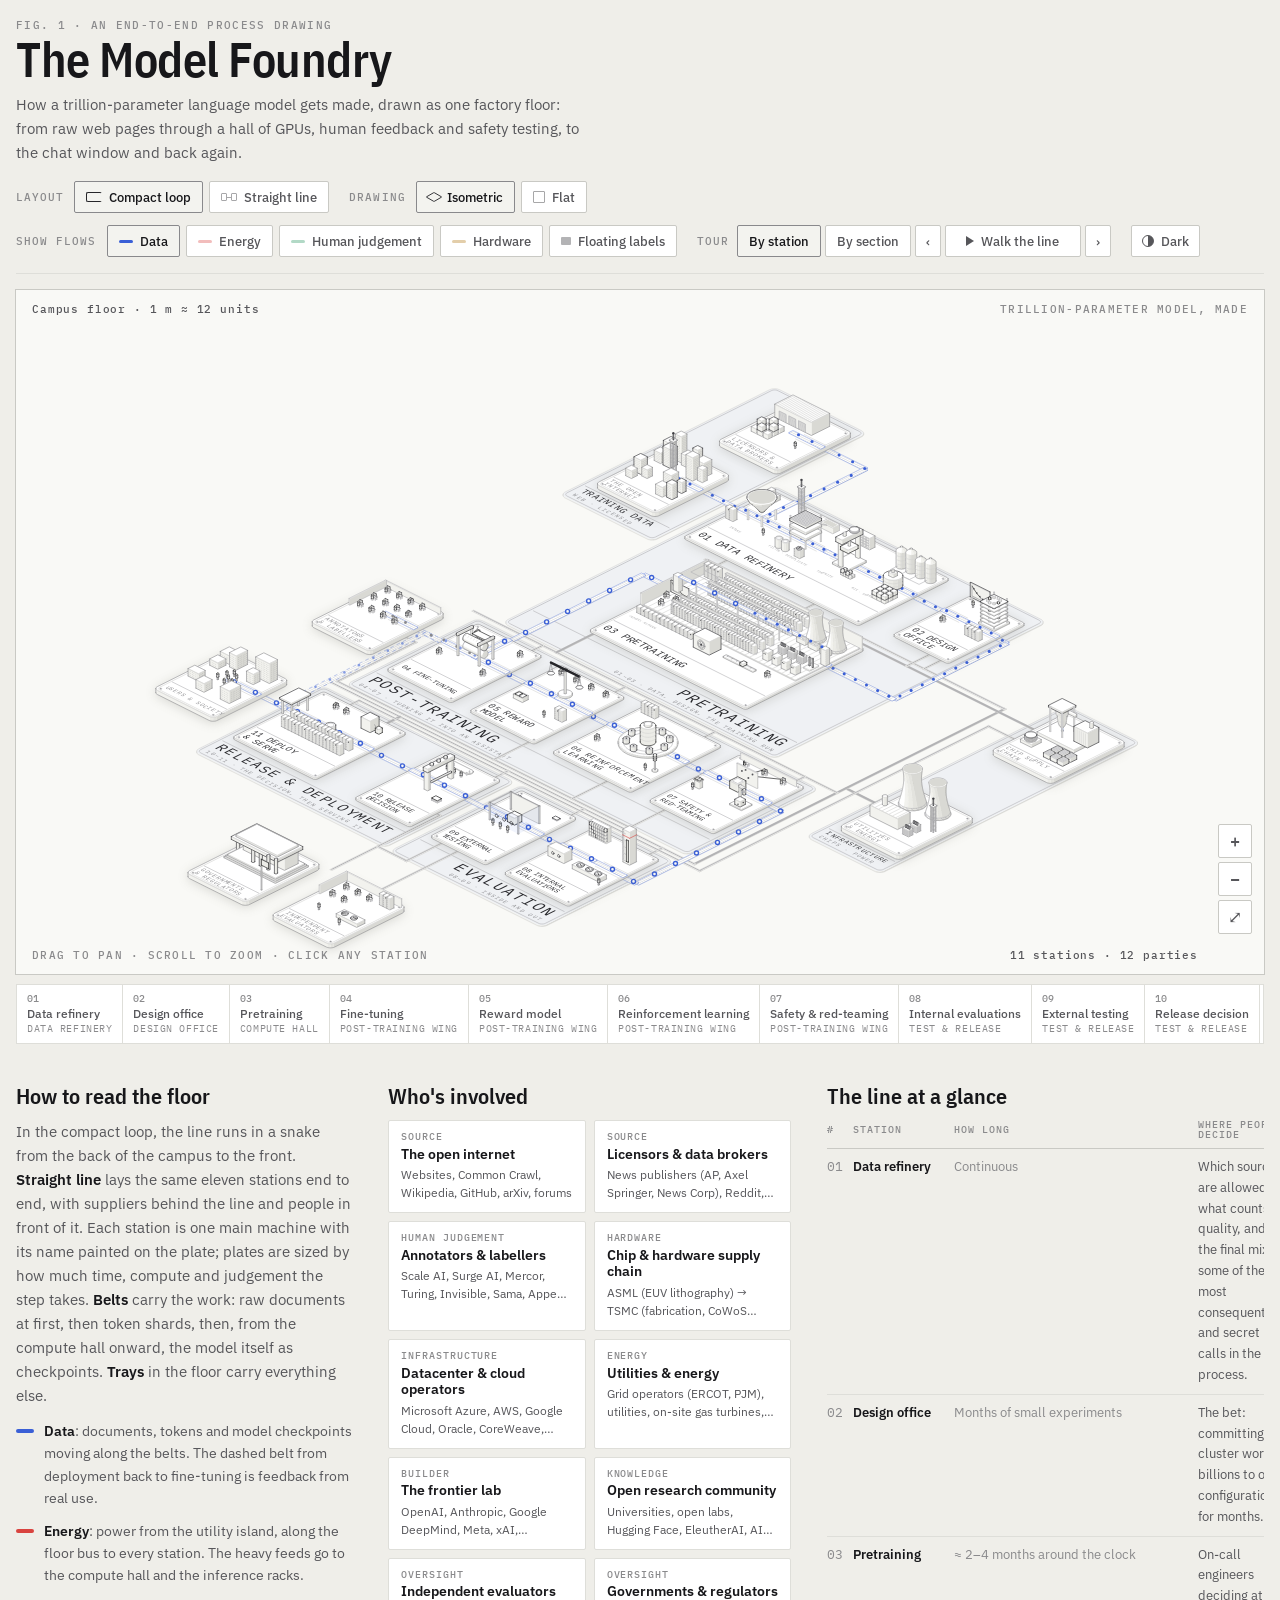
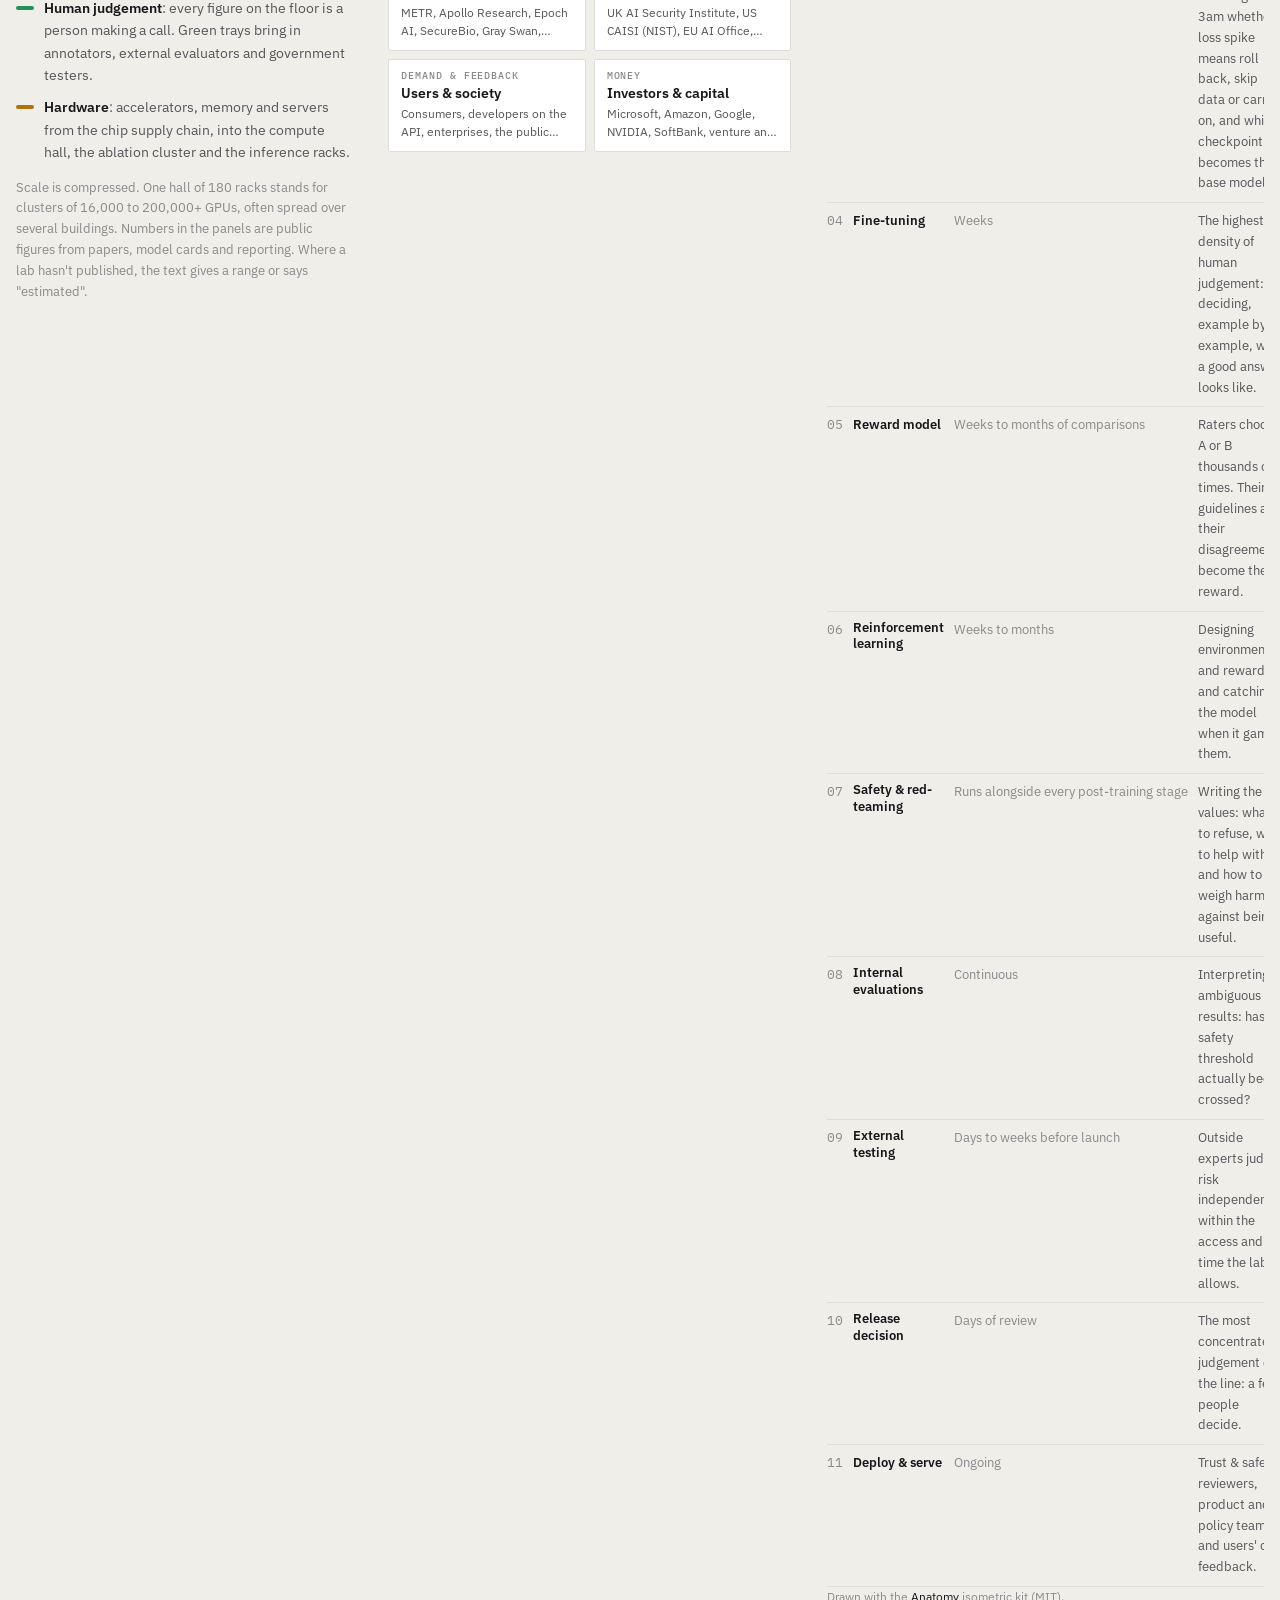
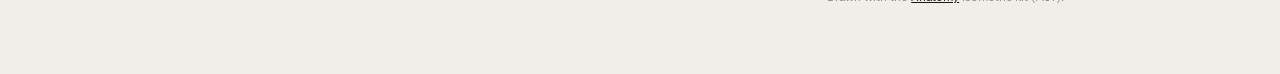
==== docs/index.html @ ad1c851a "Add The Model Foundry An animated isometric diagram of how a trillion-parameter language model gets " ====
<!doctype html>
<html lang="en">
<head>
<meta charset="utf-8">
<meta name="viewport" content="width=device-width, initial-scale=1, viewport-fit=cover">
<meta name="description" content="An animated isometric diagram of how a trillion-parameter language model gets made, from raw web pages through a hall of GPUs, human feedback and safety testing, to the chat window and back.">
<!--
The Model Foundry. Source: https://github.com/NimrodTech/model-foundry
Drawn with the Anatomy isometric kit: https://github.com/wheresryan22/anatomy

MIT License

Copyright (c) 2026 Ryan

Permission is hereby granted, free of charge, to any person obtaining a copy
of this software and associated documentation files (the "Software"), to deal
in the Software without restriction, including without limitation the rights
to use, copy, modify, merge, publish, distribute, sublicense, and/or sell
copies of the Software, and to permit persons to whom the Software is
furnished to do so, subject to the following conditions:

The above copyright notice and this permission notice shall be included in all
copies or substantial portions of the Software.

THE SOFTWARE IS PROVIDED "AS IS", WITHOUT WARRANTY OF ANY KIND, EXPRESS OR
IMPLIED, INCLUDING BUT NOT LIMITED TO THE WARRANTIES OF MERCHANTABILITY,
FITNESS FOR A PARTICULAR PURPOSE AND NONINFRINGEMENT. IN NO EVENT SHALL THE
AUTHORS OR COPYRIGHT HOLDERS BE LIABLE FOR ANY CLAIM, DAMAGES OR OTHER
LIABILITY, WHETHER IN AN ACTION OF CONTRACT, TORT OR OTHERWISE, ARISING FROM,
OUT OF OR IN CONNECTION WITH THE SOFTWARE OR THE USE OR OTHER DEALINGS IN THE
SOFTWARE.
-->
<title>The Model Foundry</title>
<link rel="preconnect" href="https://fonts.googleapis.com">
<link rel="preconnect" href="https://fonts.gstatic.com" crossorigin>
<link rel="stylesheet" href="https://fonts.googleapis.com/css2?family=IBM+Plex+Mono:wght@400;500&family=IBM+Plex+Sans+Condensed:wght@500;600;700&family=IBM+Plex+Sans:ital,wght@0,400;0,500;0,600;1,400&display=swap">
<style>/* Layout: header with layer switches, one large framed map with a detail drawer, a station rail, then reference columns. */
:root{
  --anatomy-page:#0b0b0a;--anatomy-card:#121211;--anatomy-text:#a3a3a0;--anatomy-strong:#ecebe6;--anatomy-muted:#6f6f6b;
  --anatomy-paper:#121211;--anatomy-face:#1b1b1a;--anatomy-top:#1d1d1b;
  --anatomy-shade-0:#0e0e0d;--anatomy-shade-1:#121211;--anatomy-shade-2:#151514;--anatomy-shade-3:#181817;
  --anatomy-lit-top:#2a2a27;--anatomy-lit-shade:#1f1f1d;
  --anatomy-hi:#d6d5cf;--anatomy-mid:#6b6b67;--anatomy-lo:#3f3f3c;--anatomy-faint:#2a2a28;--anatomy-lit:#ffffff;
  --anatomy-halo:#040404;--anatomy-halo-opacity:.9;--anatomy-dot:#e6e5df;
  --anatomy-red:#ff6b62;--anatomy-green:#6be0a0;--anatomy-blue:#6b9bff;
  --anatomy-weight:.6px;--anatomy-mono:"IBM Plex Mono",ui-monospace,Menlo,Consolas,monospace;
  --data:#6b9bff;--energy:#ff6b62;--people:#6be0a0;--hardware:#f2b84b;
  --surface:#161615;--surface-2:#1d1d1b;--rule:#2b2b29;--rule-strong:#3a3a37;
  --f-display:"IBM Plex Sans Condensed","Arial Narrow",system-ui,sans-serif;
  --f-body:"IBM Plex Sans",system-ui,-apple-system,"Segoe UI",sans-serif;
  --f-mono:"IBM Plex Mono",ui-monospace,Menlo,Consolas,monospace;
  --shadow:0 0 0 1px #00000040,0 12px 32px -8px #00000080;
  color-scheme:dark;
}
@media (prefers-color-scheme: light){
  :root:not([data-theme="dark"]){
    --anatomy-page:#efeee9;--anatomy-card:#f9f9f6;--anatomy-text:#56565a;--anatomy-strong:#17171a;--anatomy-muted:#8a8a8c;
    --anatomy-paper:#f9f9f6;--anatomy-face:#ffffff;--anatomy-top:#ffffff;
    --anatomy-shade-0:#d9d9d4;--anatomy-shade-1:#e3e3de;--anatomy-shade-2:#ebebe6;--anatomy-shade-3:#f2f2ee;
    --anatomy-lit-top:#ffffff;--anatomy-lit-shade:#ececE7;
    --anatomy-hi:#26262a;--anatomy-mid:#89898c;--anatomy-lo:#b3b3b5;--anatomy-faint:#d3d3d2;--anatomy-lit:#000000;
    --anatomy-halo:#8a8a80;--anatomy-halo-opacity:.3;--anatomy-dot:#3a3a3e;
    --anatomy-red:#d9433f;--anatomy-green:#21915b;--anatomy-blue:#3a5fd6;
    --data:#3a5fd6;--energy:#d9433f;--people:#21915b;--hardware:#b0720b;
    --surface:#ffffff;--surface-2:#f3f3ef;--rule:#deded9;--rule-strong:#c9c9c4;
    --shadow:0 0 0 1px #0000000f,0 12px 32px -10px #0000002a;
    color-scheme:light;
  }
}
:root[data-theme="light"]{
  --anatomy-page:#efeee9;--anatomy-card:#f9f9f6;--anatomy-text:#56565a;--anatomy-strong:#17171a;--anatomy-muted:#8a8a8c;
  --anatomy-paper:#f9f9f6;--anatomy-face:#ffffff;--anatomy-top:#ffffff;
  --anatomy-shade-0:#d9d9d4;--anatomy-shade-1:#e3e3de;--anatomy-shade-2:#ebebe6;--anatomy-shade-3:#f2f2ee;
  --anatomy-lit-top:#ffffff;--anatomy-lit-shade:#ececE7;
  --anatomy-hi:#26262a;--anatomy-mid:#89898c;--anatomy-lo:#b3b3b5;--anatomy-faint:#d3d3d2;--anatomy-lit:#000000;
  --anatomy-halo:#8a8a80;--anatomy-halo-opacity:.3;--anatomy-dot:#3a3a3e;
  --anatomy-red:#d9433f;--anatomy-green:#21915b;--anatomy-blue:#3a5fd6;
  --data:#3a5fd6;--energy:#d9433f;--people:#21915b;--hardware:#b0720b;
  --surface:#ffffff;--surface-2:#f3f3ef;--rule:#deded9;--rule-strong:#c9c9c4;
  --shadow:0 0 0 1px #0000000f,0 12px 32px -10px #0000002a;
  color-scheme:light;
}
:root[data-theme="dark"]{color-scheme:dark}

*{box-sizing:border-box}
body{margin:0;background:var(--anatomy-page);color:var(--anatomy-text);font:15px/1.6 var(--f-body);-webkit-font-smoothing:antialiased}
.app{padding-left:max(16px,env(safe-area-inset-left,0px));padding-right:max(16px,env(safe-area-inset-right,0px));padding-block:20px 56px;max-width:1680px;margin:0 auto}
button{font:inherit;color:inherit}
:focus-visible{outline:2px solid var(--data);outline-offset:2px}
b{color:var(--anatomy-strong);font-weight:600}
a{color:var(--anatomy-strong)}

/* header */
.top{display:flex;flex-wrap:wrap;gap:16px 32px;align-items:flex-end;justify-content:space-between;padding-bottom:16px;border-bottom:1px solid var(--rule)}
.brand{min-width:0;max-width:720px}
.eyebrow{margin:0 0 4px;font:500 11px/1 var(--f-mono);letter-spacing:.12em;text-transform:uppercase;color:var(--anatomy-muted)}
h1{margin:0;font:600 clamp(30px,4.2vw,48px)/1 var(--f-display);letter-spacing:-.01em;color:var(--anatomy-strong);text-wrap:balance}
.lede{margin:10px 0 0;max-width:64ch;color:var(--anatomy-text)}
.controls{display:flex;flex-wrap:wrap;gap:12px 20px;align-items:center}
.layers{display:flex;flex-wrap:wrap;gap:6px;align-items:center}
.ctl-label{font:500 10.5px/1 var(--f-mono);letter-spacing:.1em;text-transform:uppercase;color:var(--anatomy-muted);margin-right:4px}
.layer,.tour-btn{display:inline-flex;align-items:center;gap:7px;height:32px;padding:0 11px;border:1px solid var(--rule-strong);background:var(--surface);cursor:pointer;font:500 12.5px/1 var(--f-body);color:var(--anatomy-text);border-radius:2px;transition:background .15s,border-color .15s,color .15s}
.layer:hover,.tour-btn:hover{border-color:var(--anatomy-mid);color:var(--anatomy-strong)}
.layer[aria-pressed="true"]{background:var(--surface-2);border-color:var(--anatomy-mid);color:var(--anatomy-strong)}
.layer[aria-pressed="false"] .sw{opacity:.35}
.sw{display:inline-block;width:14px;height:3px;border-radius:2px;flex:none}
.sw-data{background:var(--data)}.sw-energy{background:var(--energy)}.sw-people{background:var(--people)}.sw-hardware{background:var(--hardware)}.sw-labels{background:var(--anatomy-hi);height:8px;width:10px;border-radius:1px}
.tour{display:flex;gap:4px}
.tour-btn{padding:0 10px;font-size:13px}
.tour-btn.play{min-width:136px;justify-content:center}
.play-ico{width:0;height:0;border-left:8px solid currentColor;border-top:5px solid transparent;border-bottom:5px solid transparent}
.playing .play-ico{width:9px;height:10px;border:0;border-left:3px solid currentColor;border-right:3px solid currentColor}

/* map */
.stage{margin-top:16px}
.map-wrap{position:relative;height:clamp(460px,76vh,920px);background:var(--anatomy-card);box-shadow:0 0 0 1px var(--rule-strong);overflow:hidden;touch-action:none;cursor:grab;user-select:none;-webkit-user-select:none}
.map-wrap.dragging{cursor:grabbing}
.map-svg{position:absolute;inset:0;width:100%;height:100%;display:block}
.corner{position:absolute;font:500 10.5px/1 var(--f-mono);letter-spacing:.08em;color:var(--anatomy-muted);pointer-events:none;white-space:nowrap}
.c-tl{top:14px;left:16px;color:var(--anatomy-text)}
.c-tr{top:14px;right:16px;text-transform:uppercase;letter-spacing:.12em}
.c-bl{bottom:14px;left:16px;text-transform:uppercase;letter-spacing:.12em}
.c-br{bottom:10px;right:60px;padding:4px 6px;background:var(--anatomy-card);color:var(--anatomy-text);font-variant-numeric:tabular-nums;max-width:calc(100% - 440px);overflow:hidden;text-overflow:ellipsis}
@media (max-width:1100px){.c-bl{display:none}.c-br{max-width:calc(100% - 90px)}}
.has-panel .c-tr,.has-panel .c-br{opacity:0}
.zoom{position:absolute;right:12px;bottom:40px;display:flex;flex-direction:column;gap:4px}
.zoom button{width:34px;height:34px;border:1px solid var(--rule-strong);background:var(--surface);cursor:pointer;font:500 17px/1 var(--f-mono);color:var(--anatomy-text);border-radius:2px}
.zoom button:hover{color:var(--anatomy-strong);border-color:var(--anatomy-mid)}
.has-panel .zoom{right:calc(min(430px,46%) + 22px)}

/* labels */
.labels{position:absolute;inset:0;pointer-events:none}
.lbl{position:absolute;left:0;top:0;transform:translate(-50%,-100%);display:inline-flex;align-items:baseline;gap:6px;padding:4px 7px;background:var(--surface);border:1px solid var(--rule-strong);font:500 11px/1 var(--f-body);color:var(--anatomy-strong);white-space:nowrap;cursor:pointer;pointer-events:auto;border-radius:2px;transition:opacity .2s,border-color .15s}
.lbl .n{font:500 10px/1 var(--f-mono);color:var(--anatomy-muted)}
.lbl.isl{background:transparent;border-style:dashed;color:var(--anatomy-text);font-style:italic}
.lbl:hover,.lbl.on,.lbl.hov{border-color:var(--anatomy-hi)}
.lbl.hov,.lbl.on{z-index:2}
.lbl.on{background:var(--anatomy-strong);color:var(--anatomy-card)}
.lbl.on .n{color:var(--anatomy-card)}
.app:not(.show-labels) .lbl:not(.on){opacity:0;pointer-events:none}
.far .lbl.isl{font-size:10px}
.has-sel .lbl:not(.on):not(.pf){opacity:.35}
.party-mode .lbl:not(.pf){opacity:.25}

/* zones */
.zone{cursor:pointer;transition:opacity .35s}
.zone:hover .plate>.iso-edge,.zone:focus .plate>.iso-edge{stroke:var(--anatomy-hi)}
.zone.sel .plate>.iso-edge,.zone.pf .plate>.iso-edge{stroke:var(--anatomy-lit);stroke-width:1.6px}
.has-sel .zone:not(.sel){opacity:.5}
.party-mode .zone:not(.pf){opacity:.3}
.party-mode .conduit:not(.pf){opacity:.35}

/* flows */
.flow{fill:none;stroke:var(--anatomy-lo);stroke-width:1px;vector-effect:non-scaling-stroke;stroke-linecap:round}
.flow.heavy{stroke-width:2px}
@keyframes flowmove{to{stroke-dashoffset:-24}}
.show-energy .f-energy{stroke:var(--energy);stroke-dasharray:4 8;animation:flowmove 1.1s linear infinite}
.show-people .f-people{stroke:var(--people);stroke-dasharray:4 8;animation:flowmove 1.6s linear infinite}
.show-hardware .f-hardware{stroke:var(--hardware);stroke-dasharray:6 10;animation:flowmove 2.4s linear infinite}
.show-energy .c-energy .tray>.iso-edge{stroke:var(--energy);opacity:.45}
.show-people .c-people .tray>.iso-edge{stroke:var(--people);opacity:.45}
.show-hardware .c-hardware .tray>.iso-edge{stroke:var(--hardware);opacity:.45}
.show-energy .zone[data-id="s06"] .cdu>.iso-edge,.show-energy .coolant{stroke:var(--energy)}
.show-hardware .gpu>.iso-edge,.show-hardware .spine>.iso-edge{stroke:var(--hardware)}
.show-people .human .iso-edge{stroke:var(--people)}
.show-people .human .torso>.iso-top{fill:color-mix(in srgb,var(--people) 32%,var(--anatomy-top))}
.show-people .human .head .iso-fill{fill:color-mix(in srgb,var(--people) 22%,var(--anatomy-paper))}
.show-data .belt>.iso-edge{stroke:var(--data);opacity:.6}
.belt.fb>.iso-edge{stroke-dasharray:3 4}
.screen>.iso-top,.screen>.iso-shade{fill:var(--anatomy-shade-3)}
.scr{stroke:var(--anatomy-lo)}
.show-data .scr{stroke:var(--data)}
.threshold{stroke-width:1.2px}

/* packets */
.pkt{fill:var(--anatomy-mid);stroke:none;vector-effect:non-scaling-stroke}
.show-data .pkt{fill:var(--data)}
.pkt.model{fill:var(--anatomy-card);stroke:var(--anatomy-hi);stroke-width:1.4px}
.show-data .pkt.model{stroke:var(--data);fill:var(--anatomy-card)}
.pkt.human{fill:var(--anatomy-mid)}
.show-people .pkt.human{fill:var(--people)}
.pkt.feedback{fill:var(--anatomy-lo)}
.show-data .pkt.feedback{fill:color-mix(in srgb,var(--data) 60%,var(--anatomy-card))}

/* live parts */
@keyframes lamp{0%,24%{fill:var(--anatomy-top)}30%,100%{fill:var(--people)}}
.lamp>.iso-top{fill:var(--anatomy-top)}
.anim .lamp0>.iso-top{animation:lamp 6s steps(1,end) infinite}
.anim .lamp1>.iso-top{animation:lamp 6s steps(1,end) infinite;animation-delay:.8s}
.anim .lamp2>.iso-top{animation:lamp 6s steps(1,end) infinite;animation-delay:1.6s}
@keyframes sig{0%,32%{fill:var(--anatomy-top)}33%,66%{fill:var(--people)}67%,100%{fill:var(--anatomy-top)}}
.anim .sig2>.iso-top{animation:sig 2.4s steps(1,end) infinite}
.anim .sig1>.iso-top{animation:sig 2.4s steps(1,end) infinite;animation-delay:-.8s}
.anim .sig0>.iso-top{animation:sig 2.4s steps(1,end) infinite;animation-delay:-1.6s}
.app:not(.anim) .iso-dots circle[data-pulse]{animation:none}
.bal-beam{stroke:var(--anatomy-hi);stroke-width:2.4px;fill:none;stroke-linecap:round;vector-effect:non-scaling-stroke}
.bal-str{stroke:var(--anatomy-mid);stroke-width:.6px;fill:none;vector-effect:non-scaling-stroke}
.bal-pan{fill:var(--anatomy-top);stroke:var(--anatomy-hi);stroke-width:.6px;vector-effect:non-scaling-stroke}
.bal-pan.a{fill:var(--anatomy-lit-top)}

/* panel */
.panel{position:absolute;top:12px;right:12px;bottom:12px;width:min(430px,46%);overflow:auto;background:var(--surface);box-shadow:var(--shadow);border:1px solid var(--rule-strong);padding:18px 20px 20px;cursor:auto;user-select:text;-webkit-user-select:text;touch-action:pan-y;overscroll-behavior:contain;border-radius:2px}
.p-head{display:flex;align-items:center;gap:10px;font:500 11px/1 var(--f-mono);letter-spacing:.1em;text-transform:uppercase;color:var(--anatomy-muted)}
.p-num{color:var(--anatomy-strong);font-size:13px;letter-spacing:.04em}
.p-close{margin-left:auto;width:30px;height:30px;border:1px solid var(--rule-strong);background:transparent;cursor:pointer;font:400 16px/1 var(--f-mono);color:var(--anatomy-text);border-radius:2px}
.p-close:hover{color:var(--anatomy-strong);border-color:var(--anatomy-mid)}
.panel h2{margin:10px 0 6px;font:600 27px/1.05 var(--f-display);color:var(--anatomy-strong);text-wrap:balance}
.p-short{margin:0 0 14px;color:var(--anatomy-text)}
.p-meta{display:grid;grid-template-columns:auto 1fr;gap:4px 14px;margin:0 0 14px;font-size:13px}
.p-meta dt{font:500 10.5px/1.9 var(--f-mono);letter-spacing:.08em;text-transform:uppercase;color:var(--anatomy-muted)}
.p-meta dd{margin:0;color:var(--anatomy-strong);min-width:0}
.p-human{display:grid;grid-template-columns:3px 1fr;gap:0 12px;margin:0 0 16px;padding:10px 12px 10px 0;background:color-mix(in srgb,var(--people) 8%,transparent);font-size:13.5px;color:var(--anatomy-strong)}
.p-human::before{content:"";background:var(--people)}
.p-human .tag{display:block;font:500 10px/1.6 var(--f-mono);letter-spacing:.1em;text-transform:uppercase;color:var(--people)}
.panel details{border-top:1px solid var(--rule)}
.panel details:last-of-type{border-bottom:1px solid var(--rule)}
.panel summary{display:flex;align-items:center;gap:9px;padding:11px 0;cursor:pointer;list-style:none;font:600 14px/1.2 var(--f-body);color:var(--anatomy-strong)}
.panel summary::-webkit-details-marker{display:none}
.panel summary::after{content:"+";margin-left:auto;font:400 16px/1 var(--f-mono);color:var(--anatomy-muted)}
.panel details[open] summary::after{content:"−"}
.panel summary .hint{font:400 11px/1 var(--f-mono);color:var(--anatomy-muted);letter-spacing:.04em}
.d-body{padding:0 0 14px;font-size:14px;color:var(--anatomy-text)}
.d-body p{margin:0 0 10px}
.d-body ol,.d-body ul{margin:0 0 10px;padding-left:20px}
.d-body li{margin:0 0 5px}
.chips{display:flex;flex-wrap:wrap;gap:6px;list-style:none;margin:0;padding:0 0 14px}
.chips li{padding:4px 8px;border:1px solid var(--rule-strong);font:400 12px/1.3 var(--f-mono);color:var(--anatomy-text);border-radius:2px}
.facts{width:100%;border-collapse:collapse;font-size:13px;margin:0 0 14px}
.facts td{padding:7px 0;border-bottom:1px solid var(--rule);vertical-align:top}
.facts td:first-child{color:var(--anatomy-muted);padding-right:12px;width:48%}
.facts td:last-child{color:var(--anatomy-strong);font-family:var(--f-mono);font-size:12.5px;font-variant-numeric:tabular-nums}
.p-sub{margin:18px 0 8px;font:500 10.5px/1 var(--f-mono);letter-spacing:.1em;text-transform:uppercase;color:var(--anatomy-muted)}
.pchips{display:flex;flex-wrap:wrap;gap:6px}
.pchip{display:inline-flex;align-items:center;gap:6px;padding:6px 9px;border:1px solid var(--rule-strong);background:var(--surface-2);cursor:pointer;font:500 12.5px/1.2 var(--f-body);color:var(--anatomy-strong);border-radius:2px;text-align:left}
.pchip:hover{border-color:var(--anatomy-hi)}
.pchip .k{font:400 10px/1 var(--f-mono);color:var(--anatomy-muted);letter-spacing:.06em;text-transform:uppercase}
.p-nav{display:flex;gap:8px;margin-top:18px}
.p-nav button{flex:1;min-width:0;padding:9px 10px;border:1px solid var(--rule-strong);background:transparent;cursor:pointer;font:500 12.5px/1.25 var(--f-body);color:var(--anatomy-text);text-align:left;border-radius:2px;overflow:hidden;text-overflow:ellipsis;white-space:nowrap}
.p-nav button:last-child{text-align:right}
.p-nav button:hover{color:var(--anatomy-strong);border-color:var(--anatomy-mid)}
.p-nav button:disabled{opacity:.3;cursor:default}
.p-ex{font-size:13px;color:var(--anatomy-text);margin:0 0 12px}

/* rail */
.rail{display:flex;gap:0;margin-top:10px;overflow-x:auto;scrollbar-width:thin;border:1px solid var(--rule)}
.rail button{flex:1 0 auto;min-width:96px;display:flex;flex-direction:column;align-items:flex-start;gap:3px;padding:9px 10px;border:0;border-right:1px solid var(--rule);background:var(--surface);cursor:pointer;text-align:left;font:500 12px/1.2 var(--f-body);color:var(--anatomy-text)}
.rail button:last-child{border-right:0}
.rail button .n{font:500 10px/1 var(--f-mono);color:var(--anatomy-muted)}
.rail button .z{font:400 9.5px/1 var(--f-mono);color:var(--anatomy-muted);letter-spacing:.06em;text-transform:uppercase}
.rail button:hover{color:var(--anatomy-strong);background:var(--surface-2)}
.rail button.on{background:var(--anatomy-strong);color:var(--anatomy-card)}
.rail button.on .n,.rail button.on .z{color:var(--anatomy-card)}

/* below */
.below{display:grid;grid-template-columns:minmax(0,1fr) minmax(0,1.2fr) minmax(0,1.3fr);gap:36px;margin-top:40px}
.below h2{margin:0 0 12px;font:600 22px/1.1 var(--f-display);color:var(--anatomy-strong);text-wrap:balance}
.below p{margin:0 0 12px}
.key{list-style:none;margin:0 0 14px;padding:0;display:grid;gap:10px}
.key li{display:grid;grid-template-columns:18px 1fr;gap:10px;align-items:baseline;font-size:14px}
.key .sw{width:18px;height:4px;transform:translateY(-3px)}
.note{font-size:13px;color:var(--anatomy-muted)}
.party-grid{display:grid;grid-template-columns:repeat(2,minmax(0,1fr));gap:8px}
.pcard{display:flex;flex-direction:column;gap:4px;padding:11px 12px;border:1px solid var(--rule);background:var(--surface);cursor:pointer;text-align:left;border-radius:2px;min-width:0}
.pcard:hover{border-color:var(--anatomy-mid)}
.pcard .k{font:500 9.5px/1 var(--f-mono);letter-spacing:.1em;text-transform:uppercase;color:var(--anatomy-muted)}
.pcard .nm{font:600 14px/1.2 var(--f-body);color:var(--anatomy-strong)}
.pcard .ex{font-size:12px;line-height:1.45;color:var(--anatomy-text);display:-webkit-box;-webkit-line-clamp:2;-webkit-box-orient:vertical;overflow:hidden}
.tbl-wrap{overflow-x:auto}
.glance{width:100%;border-collapse:collapse;font-size:13px}
.glance th{text-align:left;font:500 10px/1 var(--f-mono);letter-spacing:.1em;text-transform:uppercase;color:var(--anatomy-muted);padding:0 10px 8px 0;border-bottom:1px solid var(--rule-strong)}
.glance td{padding:8px 10px 8px 0;border-bottom:1px solid var(--rule);vertical-align:top}
.glance td:first-child{font-family:var(--f-mono);color:var(--anatomy-muted)}
.glance td:nth-child(2) button{border:0;background:none;padding:0;cursor:pointer;font:600 13px/1.3 var(--f-body);color:var(--anatomy-strong);text-align:left}
.glance td:nth-child(2) button:hover{text-decoration:underline}
.glance td:nth-child(3){color:var(--anatomy-muted);white-space:nowrap}
.credit{margin-top:14px;font-size:12px;color:var(--anatomy-muted)}

@media (max-width:1180px){.below{grid-template-columns:1fr 1fr}.below .table{grid-column:1/-1}}
@media (max-width:860px){
  .map-wrap{height:clamp(340px,58vh,560px)}
  .panel{position:relative;top:auto;right:auto;bottom:auto;width:auto;margin-top:10px;box-shadow:none;overflow:visible}
  .map-wrap{overflow:hidden}
  .stage-panel-host .panel{display:block}
  .has-panel .zoom{right:12px}
  .c-tr{display:none}
  .c-br{max-width:calc(100% - 80px);right:56px}
  .has-panel .c-br{opacity:1}
  .below{grid-template-columns:1fr;gap:28px}
  .party-grid{grid-template-columns:1fr}
  .glance td:nth-child(3){white-space:normal}
}
@media (prefers-reduced-motion:reduce){.flow{animation:none!important}.zone,.lbl{transition:none}}
.iso-svg{display:block;width:100%;height:auto;overflow:visible}
.iso-svg path,.iso-svg circle{vector-effect:non-scaling-stroke}
.iso-fill{fill:var(--anatomy-paper);stroke:none}
.iso-solid[data-lit]>.iso-fill{fill:var(--anatomy-face)}
.iso-shade,.iso-top{stroke:none}
.iso-shade[data-shade="0"]{fill:var(--anatomy-shade-0)}
.iso-shade[data-shade="1"]{fill:var(--anatomy-shade-1)}
.iso-shade[data-shade="2"]{fill:var(--anatomy-shade-2)}
.iso-shade[data-shade="3"]{fill:var(--anatomy-shade-3)}
.iso-top{fill:var(--anatomy-top)}
.iso-solid[data-lit]>.iso-top{fill:var(--anatomy-lit-top)}
.iso-solid[data-lit]>.iso-shade{fill:var(--anatomy-lit-shade)}
.iso-solid[data-seamless]>.iso-shade,.iso-solid[data-seamless]>.iso-top{stroke-width:.4;stroke-linejoin:round}
.iso-solid[data-seamless]>.iso-shade[data-shade="0"]{stroke:var(--anatomy-shade-0)}
.iso-solid[data-seamless]>.iso-shade[data-shade="1"]{stroke:var(--anatomy-shade-1)}
.iso-solid[data-seamless]>.iso-shade[data-shade="2"]{stroke:var(--anatomy-shade-2)}
.iso-solid[data-seamless]>.iso-shade[data-shade="3"]{stroke:var(--anatomy-shade-3)}
.iso-solid[data-seamless]>.iso-top{stroke:var(--anatomy-top)}
.iso-solid[data-seamless][data-lit]>.iso-top{stroke:var(--anatomy-lit-top)}
.iso-solid[data-seamless][data-lit]>.iso-shade{stroke:var(--anatomy-lit-shade)}
.iso-solid[data-lit]>.iso-edge{stroke:var(--anatomy-lit)}
.iso-halo{fill:var(--anatomy-halo);stroke:none;filter:blur(9px);opacity:var(--anatomy-halo-opacity);transform:translateY(3px)}
.iso-line{fill:none;stroke:var(--anatomy-lo);stroke-width:var(--anatomy-weight);stroke-linecap:round;stroke-linejoin:round}
.iso-line[data-tone="hi"]{stroke:var(--anatomy-hi)}
.iso-line[data-tone="mid"]{stroke:var(--anatomy-mid)}
.iso-line[data-tone="lo"]{stroke:var(--anatomy-lo)}
.iso-line[data-tone="faint"]{stroke:var(--anatomy-faint)}
.iso-line[data-tone="lit"]{stroke:var(--anatomy-lit)}
.iso-line[data-tone="red"]{stroke:var(--anatomy-red)}
.iso-line[data-tone="green"]{stroke:var(--anatomy-green)}
.iso-line[data-tone="blue"]{stroke:var(--anatomy-blue)}
.iso-line[data-dotted]{stroke-dasharray:.01 3.5;stroke-width:1}
.iso-line[data-dashed]{stroke-dasharray:3 3}
.iso-line[data-flow]{stroke-dasharray:2 6}
.iso-wire-end{fill:var(--anatomy-paper);stroke:var(--anatomy-lo);stroke-width:var(--anatomy-weight)}
.iso-wire[data-tone="hi"] .iso-wire-end{stroke:var(--anatomy-hi)}
.iso-wire[data-tone="mid"] .iso-wire-end{stroke:var(--anatomy-mid)}
.iso-wire[data-tone="faint"] .iso-wire-end{stroke:var(--anatomy-faint)}
.iso-wire[data-tone="lit"] .iso-wire-end{stroke:var(--anatomy-lit)}
.iso-dots circle{fill:var(--anatomy-dot);stroke:none;opacity:.32}
.iso-dots[data-tone="hi"] circle{opacity:.85}
.iso-dots[data-tone="mid"] circle{opacity:.45}
.iso-dots[data-tone="lo"] circle{opacity:.22}
.iso-dots[data-tone="faint"] circle{opacity:.12}
.iso-face-text{fill:var(--anatomy-mid);font-family:var(--anatomy-mono);letter-spacing:.04em}
.iso-face-text[data-tone="hi"]{fill:var(--anatomy-hi)}
.iso-face-text[data-tone="lo"]{fill:var(--anatomy-lo)}
.iso-face-text[data-tone="faint"]{fill:var(--anatomy-faint)}
.tb-body{fill:var(--anatomy-shade-2);stroke:none}
.tb-shine{fill:var(--anatomy-top);stroke:none}
.tb-shade{fill:var(--anatomy-shade-0);stroke:none}
.tb-ring{fill:none;stroke:var(--anatomy-lo);stroke-width:.45;stroke-linecap:butt;stroke-linejoin:round}
.tb-ring[data-tone="mid"]{stroke:var(--anatomy-mid)}
.tb-ring[data-tone="faint"]{stroke:var(--anatomy-faint)}
.tb-ring[data-tone="hi"]{stroke:var(--anatomy-hi)}
@keyframes iso-flow{to{stroke-dashoffset:-32}}
@keyframes iso-pulse{0%,100%{opacity:.18}12%{opacity:1}40%{opacity:.18}}
.iso-line[data-flow]{animation:iso-flow 1600ms linear infinite}
.iso-dots circle[data-pulse]{animation:iso-pulse 1600ms steps(1,end) infinite;animation-delay:var(--pulse-at,0ms)}
.iso-figure{margin:32px 0 36px}
.iso-plate{position:relative;padding:52px 24px;border-radius:0;background:var(--anatomy-card);box-shadow:0 0 0 1px var(--anatomy-mid);--anatomy-paper:var(--anatomy-card)}
.iso-plate-corners{position:absolute;inset:18px 20px;pointer-events:none}
.iso-plate-corner{position:absolute;color:var(--anatomy-muted);font-family:var(--anatomy-mono);font-size:10.5px;line-height:1;letter-spacing:.04em;white-space:nowrap}
.iso-plate-corner[data-corner="fig"]{top:0;left:0;color:var(--anatomy-text)}
.iso-plate-corner[data-corner="title"]{top:0;right:0;text-transform:uppercase;letter-spacing:.1em}
.iso-plate-corner[data-corner="hint"]{bottom:0;left:0;text-transform:uppercase;letter-spacing:.1em}
.iso-plate-corner[data-corner="readout"]{right:0;bottom:0;color:var(--anatomy-text);font-variant-numeric:tabular-nums}
.iso-plate .iso-svg{margin:0 auto}
.iso-legend{display:grid;gap:8px;margin-top:12px;color:var(--anatomy-muted);font-size:13px;line-height:1.55}
.iso-keys{display:flex;flex-wrap:wrap;gap:6px 18px}
.iso-key{display:inline-flex;align-items:center;gap:7px}
.iso-swatch{width:16px;height:10px;flex:none;overflow:visible}
.iso-swatch path{fill:none;stroke:var(--anatomy-hi);stroke-width:1;vector-effect:non-scaling-stroke;stroke-linejoin:round;stroke-linecap:round}
.iso-swatch[data-mark="raised"] path,.iso-swatch[data-mark="flat"] path{stroke:var(--anatomy-mid)}
.iso-swatch[data-mark="lit"] path{stroke:var(--anatomy-lit)}
.iso-swatch[data-mark="dim"] path{stroke:var(--anatomy-lo)}
.iso-swatch[data-mark="dotted"] path{stroke-dasharray:.01 3;stroke-width:1.4}
.iso-swatch[data-mark="dashed"] path{stroke-dasharray:3 2.5}
.iso-swatch[data-mark="red"] path{stroke:var(--anatomy-red)}
.iso-swatch[data-mark="green"] path{stroke:var(--anatomy-green)}
.iso-swatch[data-mark="blue"] path{stroke:var(--anatomy-blue)}
.iso-swatch-crease{stroke:var(--anatomy-lo)!important}
@media (max-width:560px){.iso-plate{padding:48px 12px 70px}.iso-plate-corner[data-corner="hint"]{bottom:18px}}
@media (prefers-reduced-motion:reduce){.iso-line[data-flow],.iso-dots circle[data-pulse]{animation:none}}


/* layout views */
.views{display:flex;flex-wrap:wrap;gap:6px;align-items:center}
.vw{display:inline-block;width:16px;height:10px;flex:none;color:var(--anatomy-hi)}
.vw-loop{border:1.5px solid currentColor;border-radius:2px;border-right-color:transparent}
.vw-line{height:0;border-top:1.5px solid currentColor;position:relative}
.vw-line::before,.vw-line::after{content:"";position:absolute;top:-4.5px;width:4px;height:6px;border:1.5px solid currentColor;border-radius:1px;background:var(--surface,transparent)}
.vw-line::before{left:0}.vw-line::after{right:0}
.view-btn[aria-pressed="false"] .vw{opacity:.4}
.app:not(.view-line) .v-line,.view-line .v-loop{display:none}
.map-svg{transition:opacity .18s}
.map-svg.swapping{opacity:0}

/* hover outline: the plate's isometric silhouette, not the browser's focus box */
.zone,.zone:focus{outline:none}
.hl{fill:none;stroke:transparent;stroke-width:5px;vector-effect:non-scaling-stroke;stroke-linejoin:round;pointer-events:none;transition:stroke .15s}
.zone:hover .hl,.zone.hov .hl{stroke:var(--anatomy-hi)}
.zone.sel .hl,.zone.pf .hl{stroke:var(--data)}
.zone.sel:hover .hl{stroke:var(--data)}
@media (prefers-reduced-motion:reduce){.map-svg,.hl{transition:none}}

/* the eleven-station redesign */
.glass{fill:var(--data);fill-opacity:.07;stroke:none;pointer-events:none}
.attack{stroke-dasharray:3 5}
.anim .attack{animation:flowmove 1.2s linear infinite}
.iso-line.beam{stroke:var(--data);stroke-width:2px;vector-effect:non-scaling-stroke}
.anim .iso-line.beam{animation:beam 1.4s ease-in-out infinite}
@keyframes beam{50%{opacity:.35}}
/* merged steps: the machines a panel step points at */
.part{transition:opacity .2s}
.has-part .zone.sel .part:not(.part-on){opacity:.28}
.part-on{filter:drop-shadow(0 0 2px var(--data)) drop-shadow(0 0 5px color-mix(in srgb,var(--data) 55%,transparent))}
.step-h{margin:14px 0 4px;font:600 12px/1.3 var(--f-display);letter-spacing:.02em;text-transform:uppercase;color:var(--anatomy-strong);cursor:default}
.step-h:first-child{margin-top:0}
.psteps{display:grid;gap:6px;margin-bottom:6px}
.pstep{display:grid;grid-template-columns:22px 1fr;gap:2px 8px;text-align:left;padding:8px 10px;border:1px solid var(--rule-strong);background:var(--surface);border-radius:2px;cursor:pointer;color:var(--anatomy-text);font:400 12.5px/1.4 var(--f-body)}
.pstep .k{grid-row:span 2;font:500 11px/1.4 var(--f-mono);color:var(--data)}
.pstep .nm{font-weight:600;color:var(--anatomy-strong)}
.pstep .ex{color:var(--anatomy-muted);font-size:12px}
.pstep:hover,.pstep[aria-pressed="true"]{border-color:var(--data)}
@media (prefers-reduced-motion:reduce){.part{transition:none}}

/* section pads */
.district{pointer-events:none}
.district .iso-face-text{letter-spacing:.12em}
.district .pad>.iso-top{fill:color-mix(in srgb,var(--data) 5%,var(--anatomy-paper))}
.sec-lbl{position:absolute;left:0;top:0;display:flex;flex-direction:column;gap:3px;pointer-events:none;transition:opacity .2s;white-space:nowrap;translate:14px -50%}
.sec-lbl.l{translate:calc(-100% - 14px) -50%;align-items:flex-end}
.sec-lbl b{font:700 15px/1 var(--f-display);letter-spacing:.14em;color:var(--anatomy-strong)}
.sec-lbl span{font:500 9.5px/1 var(--f-mono);letter-spacing:.08em;color:var(--anatomy-muted)}
.near .sec-lbl{opacity:0}
.has-sel .sec-lbl,.party-mode .sec-lbl{opacity:.35}
.near.has-sel .sec-lbl{opacity:0}
@media (max-width:860px){.sec-lbl b{font-size:12px}.sec-lbl span{display:none}}

/* light / dark switch: a half-filled disc */
.theme-ico{width:12px;height:12px;border-radius:50%;border:1.5px solid currentColor;background:linear-gradient(90deg,currentColor 50%,transparent 50%);flex:none}
.theme-btn.is-light .theme-ico{background:linear-gradient(270deg,currentColor 50%,transparent 50%)}

/* isometric / flat */
.app:not(.proj-flat) #map-flat,.proj-flat #map-iso{display:none}
.vw-iso{width:12px;height:12px;border:1.5px solid currentColor;transform:scale(1,.58) rotate(45deg);border-radius:1px}
.vw-flat{width:12px;height:12px;border:1.5px solid currentColor;border-radius:1px}
.proj-btn[aria-pressed="false"] .vw{opacity:.4}
.tour{align-items:center;flex-wrap:wrap}
.tmode{height:32px}
/* section labels are buttons */
.sec-lbl{pointer-events:auto;cursor:pointer;background:none;border:0;padding:4px 6px;text-align:left}
.sec-lbl:hover b,.sec-lbl.on b{color:var(--data)}
.sec-lbl.on{opacity:1!important}
.near .sec-lbl.on{opacity:0!important}
.near .sec-lbl{pointer-events:none}

/* names are painted on the plates; floating labels are optional */
.app:not(.show-labels) .lbl,.app:not(.show-labels) .sec-lbl{opacity:0!important;pointer-events:none}
</style>
</head>
<body>
<div class="app show-data">
  <header class="top">
    <div class="brand">
      <p class="eyebrow">Fig. 1 · An end-to-end process drawing</p>
      <h1>The Model Foundry</h1>
      <p class="lede">How a trillion-parameter language model gets made, drawn as one factory floor: from raw web pages through a hall of GPUs, human feedback and safety testing, to the chat window and back again.</p>
    </div>
    <div class="controls" role="toolbar" aria-label="Map layout, layers and tour">
      <div class="views">
        <span class="ctl-label">Layout</span>
        <button class="layer view-btn" data-view="loop" aria-pressed="true"><i class="vw vw-loop" aria-hidden="true"></i>Compact loop</button>
        <button class="layer view-btn" data-view="line" aria-pressed="false"><i class="vw vw-line" aria-hidden="true"></i>Straight line</button>
      </div>
      <div class="views">
        <span class="ctl-label">Drawing</span>
        <button class="layer proj-btn" data-proj="iso" aria-pressed="true"><i class="vw vw-iso" aria-hidden="true"></i>Isometric</button>
        <button class="layer proj-btn" data-proj="flat" aria-pressed="false"><i class="vw vw-flat" aria-hidden="true"></i>Flat</button>
      </div>
      <div class="layers">
        <span class="ctl-label">Show flows</span>
        <button class="layer" data-layer="data" aria-pressed="true"><i class="sw sw-data"></i>Data</button>
        <button class="layer" data-layer="energy" aria-pressed="false"><i class="sw sw-energy"></i>Energy</button>
        <button class="layer" data-layer="people" aria-pressed="false"><i class="sw sw-people"></i>Human judgement</button>
        <button class="layer" data-layer="hardware" aria-pressed="false"><i class="sw sw-hardware"></i>Hardware</button>
        <button class="layer" data-layer="labels" aria-pressed="false"><i class="sw sw-labels"></i>Floating labels</button>
      </div>
      <div class="tour">
        <span class="ctl-label">Tour</span>
        <button class="layer tmode" data-mode="stations" aria-pressed="true">By station</button>
        <button class="layer tmode" data-mode="sections" aria-pressed="false">By section</button>
        <button class="tour-btn" id="tourPrev" aria-label="Previous station">‹</button>
        <button class="tour-btn play" id="tourPlay"><span class="play-ico" aria-hidden="true"></span><span class="play-txt">Walk the line</span></button>
        <button class="tour-btn" id="tourNext" aria-label="Next station">›</button>
      </div>
      <button class="tour-btn theme-btn" id="themeBtn" aria-label="Switch to light mode"><span class="theme-ico" aria-hidden="true"></span><span class="theme-txt">Light</span></button>
    </div>
  </header>

  <section class="stage">
    <div class="map-wrap" tabindex="0" aria-label="Factory floor. Drag to pan, scroll or pinch to zoom, click a station for details.">
      <svg class="iso-svg map-svg" id="map-iso" data-proj="iso" xmlns="http://www.w3.org/2000/svg" viewBox="0 0 2400 1380" role="img" aria-label="An isometric campus where a trillion-parameter language model is made. Raw data enters a data refinery from the open internet and data brokers, passes a design office into a hall of GPU racks for pretraining, then through fine-tuning, a reward model, reinforcement learning, safety, evaluation, external testing and a release gate to deployment and users. Islands around the campus hold the outside parties: chip suppliers, utilities, annotators, users, independent evaluators and governments.">
<g class="v-loop"><g class="ground"><g class="district"><g class="iso-solid pad"><path class="iso-fill" d="M1052.8 363.6L1053.1 362.5L1053.7 361.3L1054.9 360.3L1056.4 359.4L1401.1 187L1402.9 186.3L1405 185.7L1407.3 185.4L1409.6 185.2L1412 185.4L1414.2 185.7L1416.3 186.3L1418.2 187L1556.4 256.1L1557.9 257L1559 258.1L1559.7 259.2L1559.9 260.4L1559.9 262.3L1559.7 263.5L1559 264.6L1557.9 265.6L1556.4 266.5L1211.6 438.9L1209.8 439.7L1207.7 440.2L1205.5 440.6L1203.1 440.7L1200.7 440.6L1198.5 440.2L1196.4 439.7L1194.6 438.9L1056.4 369.8L1054.9 368.9L1053.7 367.8L1053.1 366.7L1052.8 365.5Z"/><path class="iso-shade" data-shade="0" d="M1559.9 262.3L1559.7 263.5L1559.7 261.6L1559.9 260.4ZM1559.7 263.5L1559 264.6L1559 262.7L1559.7 261.6ZM1559 264.6L1557.9 265.6L1557.9 263.7L1559 262.7ZM1557.9 265.6L1556.4 266.5L1556.4 264.6L1557.9 263.7ZM1556.4 266.5L1211.6 438.9L1211.6 437L1556.4 264.6ZM1211.6 438.9L1209.8 439.7L1209.8 437.8L1211.6 437Z"/><path class="iso-shade" data-shade="1" d="M1209.8 439.7L1207.7 440.2L1207.7 438.3L1209.8 437.8ZM1207.7 440.2L1205.5 440.6L1205.5 438.7L1207.7 438.3ZM1205.5 440.6L1203.1 440.7L1203.1 438.8L1205.5 438.7Z"/><path class="iso-shade" data-shade="2" d="M1203.1 440.7L1200.7 440.6L1200.7 438.7L1203.1 438.8ZM1200.7 440.6L1198.5 440.2L1198.5 438.3L1200.7 438.7ZM1198.5 440.2L1196.4 439.7L1196.4 437.8L1198.5 438.3Z"/><path class="iso-shade" data-shade="3" d="M1196.4 439.7L1194.6 438.9L1194.6 437L1196.4 437.8ZM1194.6 438.9L1056.4 369.8L1056.4 367.9L1194.6 437ZM1056.4 369.8L1054.9 368.9L1054.9 367L1056.4 367.9ZM1054.9 368.9L1053.7 367.8L1053.7 365.9L1054.9 367ZM1053.7 367.8L1053.1 366.7L1053.1 364.8L1053.7 365.9ZM1053.1 366.7L1052.8 365.5L1052.8 363.6L1053.1 364.8Z"/><path class="iso-top" d="M1556.4 256.1L1557.9 257L1559 258.1L1559.7 259.2L1559.9 260.4L1559.7 261.6L1559 262.7L1557.9 263.7L1556.4 264.6L1211.6 437L1209.8 437.8L1207.7 438.3L1205.5 438.7L1203.1 438.8L1200.7 438.7L1198.5 438.3L1196.4 437.8L1194.6 437L1056.4 367.9L1054.9 367L1053.7 365.9L1053.1 364.8L1052.8 363.6L1053.1 362.5L1053.7 361.3L1054.9 360.3L1056.4 359.4L1401.1 187L1402.9 186.3L1405 185.7L1407.3 185.4L1409.6 185.2L1412 185.4L1414.2 185.7L1416.3 186.3L1418.2 187Z"/><path class="iso-line iso-edge" data-tone="faint" d="M1052.8 363.6L1053.1 362.5L1053.7 361.3L1054.9 360.3L1056.4 359.4L1401.1 187L1402.9 186.3L1405 185.7L1407.3 185.4L1409.6 185.2L1412 185.4L1414.2 185.7L1416.3 186.3L1418.2 187L1556.4 256.1L1557.9 257L1559 258.1L1559.7 259.2L1559.9 260.4M1559.9 262.3L1559.7 263.5L1559 264.6L1557.9 265.6L1556.4 266.5L1211.6 438.9L1209.8 439.7L1207.7 440.2L1205.5 440.6L1203.1 440.7L1200.7 440.6L1198.5 440.2L1196.4 439.7L1194.6 438.9L1056.4 369.8L1054.9 368.9L1053.7 367.8L1053.1 366.7L1052.8 365.5M1559.9 260.4L1559.9 262.3M1052.8 363.6L1052.8 365.5"/></g><path class="iso-line" data-tone="lo" d="M1553.3 257.7L1554.2 258.2L1554.9 258.9L1555.4 259.6L1555.5 260.4L1555.4 261.1L1554.9 261.8L1554.2 262.5L1553.3 263.1L1208.5 435.5L1207.4 435.9L1206 436.3L1204.6 436.5L1203.1 436.6L1201.6 436.5L1200.2 436.3L1198.8 435.9L1197.7 435.5L1059.5 366.4L1058.5 365.8L1057.8 365.1L1057.4 364.4L1057.2 363.6L1057.4 362.9L1057.8 362.2L1058.5 361.5L1059.5 360.9L1404.2 188.6L1405.4 188.1L1406.7 187.7L1408.1 187.5L1409.6 187.4L1411.1 187.5L1412.6 187.7L1413.9 188.1L1415.1 188.6ZM1090.5 349.3L1231.8 419.9"/><text class="iso-face-text" data-tone="hi" transform="matrix(0.388 0.194 -0.388 0.194 1080.862 358.764)" font-size="36.3" text-anchor="start">TRAINING DATA</text><text class="iso-face-text" data-tone="mid" transform="matrix(0.388 0.194 -0.388 0.194 1067.586 365.403)" font-size="22" text-anchor="start">WEB · LICENSED</text></g><g class="district"><g class="iso-solid pad"><path class="iso-fill" d="M1468.2 940.1L1468.5 938.9L1469.2 937.8L1470.3 936.7L1471.8 935.8L1894.1 724.7L1895.9 723.9L1898 723.4L1900.3 723L1902.6 722.9L1905 723L1907.3 723.4L1909.3 723.9L1911.2 724.7L2018.3 778.2L2019.8 779.1L2020.9 780.2L2021.6 781.3L2021.9 782.5L2021.9 784.4L2021.6 785.6L2020.9 786.7L2019.8 787.8L2018.3 788.7L1596 999.8L1594.2 1000.6L1592.1 1001.1L1589.8 1001.5L1587.5 1001.6L1585.1 1001.5L1582.8 1001.1L1580.7 1000.6L1578.9 999.8L1471.8 946.3L1470.3 945.3L1469.2 944.3L1468.5 943.2L1468.2 942Z"/><path class="iso-shade" data-shade="0" d="M2021.9 784.4L2021.6 785.6L2021.6 783.7L2021.9 782.5ZM2021.6 785.6L2020.9 786.7L2020.9 784.8L2021.6 783.7ZM2020.9 786.7L2019.8 787.8L2019.8 785.9L2020.9 784.8ZM2019.8 787.8L2018.3 788.7L2018.3 786.8L2019.8 785.9ZM2018.3 788.7L1596 999.8L1596 997.9L2018.3 786.8ZM1596 999.8L1594.2 1000.6L1594.2 998.7L1596 997.9Z"/><path class="iso-shade" data-shade="1" d="M1594.2 1000.6L1592.1 1001.1L1592.1 999.2L1594.2 998.7ZM1592.1 1001.1L1589.8 1001.5L1589.8 999.6L1592.1 999.2ZM1589.8 1001.5L1587.5 1001.6L1587.5 999.7L1589.8 999.6Z"/><path class="iso-shade" data-shade="2" d="M1587.5 1001.6L1585.1 1001.5L1585.1 999.6L1587.5 999.7ZM1585.1 1001.5L1582.8 1001.1L1582.8 999.2L1585.1 999.6ZM1582.8 1001.1L1580.7 1000.6L1580.7 998.7L1582.8 999.2Z"/><path class="iso-shade" data-shade="3" d="M1580.7 1000.6L1578.9 999.8L1578.9 997.9L1580.7 998.7ZM1578.9 999.8L1471.8 946.3L1471.8 944.4L1578.9 997.9ZM1471.8 946.3L1470.3 945.3L1470.3 943.4L1471.8 944.4ZM1470.3 945.3L1469.2 944.3L1469.2 942.4L1470.3 943.4ZM1469.2 944.3L1468.5 943.2L1468.5 941.3L1469.2 942.4ZM1468.5 943.2L1468.2 942L1468.2 940.1L1468.5 941.3Z"/><path class="iso-top" d="M2018.3 778.2L2019.8 779.1L2020.9 780.2L2021.6 781.3L2021.9 782.5L2021.6 783.7L2020.9 784.8L2019.8 785.9L2018.3 786.8L1596 997.9L1594.2 998.7L1592.1 999.2L1589.8 999.6L1587.5 999.7L1585.1 999.6L1582.8 999.2L1580.7 998.7L1578.9 997.9L1471.8 944.4L1470.3 943.4L1469.2 942.4L1468.5 941.3L1468.2 940.1L1468.5 938.9L1469.2 937.8L1470.3 936.7L1471.8 935.8L1894.1 724.7L1895.9 723.9L1898 723.4L1900.3 723L1902.6 722.9L1905 723L1907.3 723.4L1909.3 723.9L1911.2 724.7Z"/><path class="iso-line iso-edge" data-tone="faint" d="M1468.2 940.1L1468.5 938.9L1469.2 937.8L1470.3 936.7L1471.8 935.8L1894.1 724.7L1895.9 723.9L1898 723.4L1900.3 723L1902.6 722.9L1905 723L1907.3 723.4L1909.3 723.9L1911.2 724.7L2018.3 778.2L2019.8 779.1L2020.9 780.2L2021.6 781.3L2021.9 782.5M2021.9 784.4L2021.6 785.6L2020.9 786.7L2019.8 787.8L2018.3 788.7L1596 999.8L1594.2 1000.6L1592.1 1001.1L1589.8 1001.5L1587.5 1001.6L1585.1 1001.5L1582.8 1001.1L1580.7 1000.6L1578.9 999.8L1471.8 946.3L1470.3 945.3L1469.2 944.3L1468.5 943.2L1468.2 942M2021.9 782.5L2021.9 784.4M1468.2 940.1L1468.2 942"/></g><path class="iso-line" data-tone="lo" d="M2015.2 779.8L2016.2 780.4L2016.9 781L2017.3 781.8L2017.5 782.5L2017.3 783.3L2016.9 784L2016.2 784.6L2015.2 785.2L1592.9 996.4L1591.7 996.9L1590.4 997.2L1589 997.4L1587.5 997.5L1586 997.4L1584.5 997.2L1583.2 996.9L1582 996.4L1474.9 942.8L1473.9 942.2L1473.2 941.6L1472.8 940.8L1472.6 940.1L1472.8 939.3L1473.2 938.6L1473.9 938L1474.9 937.4L1897.2 726.2L1898.4 725.7L1899.7 725.4L1901.1 725.2L1902.6 725.1L1904.1 725.2L1905.6 725.4L1906.9 725.7L1908.1 726.2ZM1502 927.7L1612.3 982.8"/><text class="iso-face-text" data-tone="hi" transform="matrix(0.388 0.194 -0.388 0.194 1495.379 935.664)" font-size="25.8" text-anchor="start">INFRASTRUCTURE</text><text class="iso-face-text" data-tone="mid" transform="matrix(0.388 0.194 -0.388 0.194 1482.995 941.855)" font-size="22" text-anchor="start">CHIPS · POWER</text></g><g class="district"><g class="iso-solid pad"><path class="iso-fill" d="M956.3 578.8L956.5 577.7L957.2 576.5L958.3 575.5L959.8 574.6L1401.1 353.9L1402.9 353.2L1405 352.6L1407.3 352.3L1409.6 352.2L1412 352.3L1414.2 352.6L1416.3 353.2L1418.2 353.9L1859.2 574.4L1860.7 575.3L1861.8 576.4L1862.5 577.5L1862.7 578.7L1862.7 580.6L1862.5 581.8L1861.8 582.9L1860.7 584L1859.2 584.9L1417.9 805.5L1416.1 806.3L1414 806.8L1411.7 807.2L1409.4 807.3L1407 807.2L1404.7 806.8L1402.6 806.3L1400.8 805.5L959.8 585L958.3 584.1L957.2 583L956.5 581.9L956.3 580.7Z"/><path class="iso-shade" data-shade="0" d="M1862.7 580.6L1862.5 581.8L1862.5 579.9L1862.7 578.7ZM1862.5 581.8L1861.8 582.9L1861.8 581L1862.5 579.9ZM1861.8 582.9L1860.7 584L1860.7 582.1L1861.8 581ZM1860.7 584L1859.2 584.9L1859.2 583L1860.7 582.1ZM1859.2 584.9L1417.9 805.5L1417.9 803.6L1859.2 583ZM1417.9 805.5L1416.1 806.3L1416.1 804.4L1417.9 803.6Z"/><path class="iso-shade" data-shade="1" d="M1416.1 806.3L1414 806.8L1414 804.9L1416.1 804.4ZM1414 806.8L1411.7 807.2L1411.7 805.3L1414 804.9ZM1411.7 807.2L1409.4 807.3L1409.4 805.4L1411.7 805.3Z"/><path class="iso-shade" data-shade="2" d="M1409.4 807.3L1407 807.2L1407 805.3L1409.4 805.4ZM1407 807.2L1404.7 806.8L1404.7 804.9L1407 805.3ZM1404.7 806.8L1402.6 806.3L1402.6 804.4L1404.7 804.9Z"/><path class="iso-shade" data-shade="3" d="M1402.6 806.3L1400.8 805.5L1400.8 803.6L1402.6 804.4ZM1400.8 805.5L959.8 585L959.8 583.1L1400.8 803.6ZM959.8 585L958.3 584.1L958.3 582.2L959.8 583.1ZM958.3 584.1L957.2 583L957.2 581.1L958.3 582.2ZM957.2 583L956.5 581.9L956.5 580L957.2 581.1ZM956.5 581.9L956.3 580.7L956.3 578.8L956.5 580Z"/><path class="iso-top" d="M1859.2 574.4L1860.7 575.3L1861.8 576.4L1862.5 577.5L1862.7 578.7L1862.5 579.9L1861.8 581L1860.7 582.1L1859.2 583L1417.9 803.6L1416.1 804.4L1414 804.9L1411.7 805.3L1409.4 805.4L1407 805.3L1404.7 804.9L1402.6 804.4L1400.8 803.6L959.8 583.1L958.3 582.2L957.2 581.1L956.5 580L956.3 578.8L956.5 577.7L957.2 576.5L958.3 575.5L959.8 574.6L1401.1 353.9L1402.9 353.2L1405 352.6L1407.3 352.3L1409.6 352.2L1412 352.3L1414.2 352.6L1416.3 353.2L1418.2 353.9Z"/><path class="iso-line iso-edge" data-tone="faint" d="M956.3 578.8L956.5 577.7L957.2 576.5L958.3 575.5L959.8 574.6L1401.1 353.9L1402.9 353.2L1405 352.6L1407.3 352.3L1409.6 352.2L1412 352.3L1414.2 352.6L1416.3 353.2L1418.2 353.9L1859.2 574.4L1860.7 575.3L1861.8 576.4L1862.5 577.5L1862.7 578.7M1862.7 580.6L1862.5 581.8L1861.8 582.9L1860.7 584L1859.2 584.9L1417.9 805.5L1416.1 806.3L1414 806.8L1411.7 807.2L1409.4 807.3L1407 807.2L1404.7 806.8L1402.6 806.3L1400.8 805.5L959.8 585L958.3 584.1L957.2 583L956.5 581.9L956.3 580.7M1862.7 578.7L1862.7 580.6M956.3 578.8L956.3 580.7"/></g><path class="iso-line" data-tone="lo" d="M1856.1 576L1857 576.6L1857.7 577.2L1858.2 577.9L1858.3 578.7L1858.2 579.4L1857.7 580.2L1857 580.8L1856.1 581.4L1414.8 802L1413.6 802.5L1412.3 802.9L1410.9 803.1L1409.4 803.2L1407.9 803.1L1406.4 802.9L1405.1 802.5L1403.9 802L962.9 581.6L962 581L961.3 580.3L960.8 579.6L960.7 578.8L960.8 578.1L961.3 577.4L962 576.7L962.9 576.1L1404.2 355.5L1405.4 355L1406.7 354.7L1408.1 354.4L1409.6 354.4L1411.1 354.4L1412.6 354.7L1413.9 355L1415.1 355.5ZM1002.8 560.1L1446.9 782.1"/><text class="iso-face-text" data-tone="hi" transform="matrix(0.388 0.194 -0.388 0.194 1421.117 790.342)" font-size="60" text-anchor="end">PRETRAINING</text><text class="iso-face-text" data-tone="mid" transform="matrix(0.388 0.194 -0.388 0.194 1405.783 798.009)" font-size="22" text-anchor="end">01–03 · DATA, DESIGN, THE TRAINING RUN</text></g><g class="district"><g class="iso-solid pad"><path class="iso-fill" d="M692.3 683.6L692.5 682.5L693.2 681.3L694.3 680.3L695.8 679.4L900.3 577.1L902.1 576.4L904.2 575.8L906.5 575.5L908.9 575.4L911.2 575.5L913.5 575.8L915.6 576.4L917.4 577.1L1474.8 855.9L1476.3 856.8L1477.5 857.8L1478.1 859L1478.4 860.1L1478.4 862L1478.1 863.2L1477.5 864.4L1476.3 865.4L1474.8 866.3L1270.4 968.5L1268.5 969.3L1266.5 969.9L1264.2 970.2L1261.8 970.3L1259.5 970.2L1257.2 969.9L1255.1 969.3L1253.3 968.5L695.8 689.8L694.3 688.9L693.2 687.9L692.5 686.7L692.3 685.5Z"/><path class="iso-shade" data-shade="0" d="M1478.4 862L1478.1 863.2L1478.1 861.3L1478.4 860.1ZM1478.1 863.2L1477.5 864.4L1477.5 862.5L1478.1 861.3ZM1477.5 864.4L1476.3 865.4L1476.3 863.5L1477.5 862.5ZM1476.3 865.4L1474.8 866.3L1474.8 864.4L1476.3 863.5ZM1474.8 866.3L1270.4 968.5L1270.4 966.6L1474.8 864.4ZM1270.4 968.5L1268.5 969.3L1268.5 967.4L1270.4 966.6Z"/><path class="iso-shade" data-shade="1" d="M1268.5 969.3L1266.5 969.9L1266.5 968L1268.5 967.4ZM1266.5 969.9L1264.2 970.2L1264.2 968.3L1266.5 968ZM1264.2 970.2L1261.8 970.3L1261.8 968.4L1264.2 968.3Z"/><path class="iso-shade" data-shade="2" d="M1261.8 970.3L1259.5 970.2L1259.5 968.3L1261.8 968.4ZM1259.5 970.2L1257.2 969.9L1257.2 968L1259.5 968.3ZM1257.2 969.9L1255.1 969.3L1255.1 967.4L1257.2 968Z"/><path class="iso-shade" data-shade="3" d="M1255.1 969.3L1253.3 968.5L1253.3 966.6L1255.1 967.4ZM1253.3 968.5L695.8 689.8L695.8 687.9L1253.3 966.6ZM695.8 689.8L694.3 688.9L694.3 687L695.8 687.9ZM694.3 688.9L693.2 687.9L693.2 686L694.3 687ZM693.2 687.9L692.5 686.7L692.5 684.8L693.2 686ZM692.5 686.7L692.3 685.5L692.3 683.6L692.5 684.8Z"/><path class="iso-top" d="M1474.8 855.9L1476.3 856.8L1477.5 857.8L1478.1 859L1478.4 860.1L1478.1 861.3L1477.5 862.5L1476.3 863.5L1474.8 864.4L1270.4 966.6L1268.5 967.4L1266.5 968L1264.2 968.3L1261.8 968.4L1259.5 968.3L1257.2 968L1255.1 967.4L1253.3 966.6L695.8 687.9L694.3 687L693.2 686L692.5 684.8L692.3 683.6L692.5 682.5L693.2 681.3L694.3 680.3L695.8 679.4L900.3 577.1L902.1 576.4L904.2 575.8L906.5 575.5L908.9 575.4L911.2 575.5L913.5 575.8L915.6 576.4L917.4 577.1Z"/><path class="iso-line iso-edge" data-tone="faint" d="M692.3 683.6L692.5 682.5L693.2 681.3L694.3 680.3L695.8 679.4L900.3 577.1L902.1 576.4L904.2 575.8L906.5 575.5L908.9 575.4L911.2 575.5L913.5 575.8L915.6 576.4L917.4 577.1L1474.8 855.9L1476.3 856.8L1477.5 857.8L1478.1 859L1478.4 860.1M1478.4 862L1478.1 863.2L1477.5 864.4L1476.3 865.4L1474.8 866.3L1270.4 968.5L1268.5 969.3L1266.5 969.9L1264.2 970.2L1261.8 970.3L1259.5 970.2L1257.2 969.9L1255.1 969.3L1253.3 968.5L695.8 689.8L694.3 688.9L693.2 687.9L692.5 686.7L692.3 685.5M1478.4 860.1L1478.4 862M692.3 683.6L692.3 685.5"/></g><path class="iso-line" data-tone="lo" d="M1471.7 857.4L1472.7 858L1473.4 858.7L1473.8 859.4L1474 860.1L1473.8 860.9L1473.4 861.6L1472.7 862.3L1471.7 862.9L1267.3 965.1L1266.1 965.6L1264.8 965.9L1263.3 966.1L1261.8 966.2L1260.3 966.1L1258.9 965.9L1257.6 965.6L1256.4 965.1L699 686.4L698 685.8L697.3 685.1L696.9 684.4L696.7 683.6L696.9 682.9L697.3 682.2L698 681.5L699 680.9L903.4 578.7L904.6 578.2L905.9 577.9L907.4 577.6L908.9 577.6L910.4 577.6L911.8 577.9L913.1 578.2L914.3 578.7ZM738.8 664.9L1299.4 945.2"/><text class="iso-face-text" data-tone="hi" transform="matrix(0.388 0.194 -0.388 0.194 722.363 677.765)" font-size="60" text-anchor="start">POST-TRAINING</text><text class="iso-face-text" data-tone="mid" transform="matrix(0.388 0.194 -0.388 0.194 707.029 685.432)" font-size="22" text-anchor="start">04–07 · TURNING IT INTO AN ASSISTANT</text></g><g class="district"><g class="iso-solid pad"><path class="iso-fill" d="M766.1 965.1L766.3 963.9L767 962.8L768.1 961.7L769.6 960.8L974.1 858.6L975.9 857.8L978 857.3L980.3 856.9L982.6 856.8L985 856.9L987.2 857.3L989.3 857.8L991.2 858.6L1230.3 978.2L1231.8 979.1L1232.9 980.1L1233.6 981.2L1233.8 982.4L1233.8 984.3L1233.6 985.5L1232.9 986.6L1231.8 987.7L1230.3 988.6L1025.8 1090.8L1024 1091.6L1021.9 1092.1L1019.6 1092.5L1017.3 1092.6L1014.9 1092.5L1012.7 1092.1L1010.6 1091.6L1008.7 1090.8L769.6 971.3L768.1 970.3L767 969.3L766.3 968.2L766.1 967Z"/><path class="iso-shade" data-shade="0" d="M1233.8 984.3L1233.6 985.5L1233.6 983.6L1233.8 982.4ZM1233.6 985.5L1232.9 986.6L1232.9 984.7L1233.6 983.6ZM1232.9 986.6L1231.8 987.7L1231.8 985.8L1232.9 984.7ZM1231.8 987.7L1230.3 988.6L1230.3 986.7L1231.8 985.8ZM1230.3 988.6L1025.8 1090.8L1025.8 1088.9L1230.3 986.7ZM1025.8 1090.8L1024 1091.6L1024 1089.7L1025.8 1088.9Z"/><path class="iso-shade" data-shade="1" d="M1024 1091.6L1021.9 1092.1L1021.9 1090.2L1024 1089.7ZM1021.9 1092.1L1019.6 1092.5L1019.6 1090.6L1021.9 1090.2ZM1019.6 1092.5L1017.3 1092.6L1017.3 1090.7L1019.6 1090.6Z"/><path class="iso-shade" data-shade="2" d="M1017.3 1092.6L1014.9 1092.5L1014.9 1090.6L1017.3 1090.7ZM1014.9 1092.5L1012.7 1092.1L1012.7 1090.2L1014.9 1090.6ZM1012.7 1092.1L1010.6 1091.6L1010.6 1089.7L1012.7 1090.2Z"/><path class="iso-shade" data-shade="3" d="M1010.6 1091.6L1008.7 1090.8L1008.7 1088.9L1010.6 1089.7ZM1008.7 1090.8L769.6 971.3L769.6 969.4L1008.7 1088.9ZM769.6 971.3L768.1 970.3L768.1 968.4L769.6 969.4ZM768.1 970.3L767 969.3L767 967.4L768.1 968.4ZM767 969.3L766.3 968.2L766.3 966.3L767 967.4ZM766.3 968.2L766.1 967L766.1 965.1L766.3 966.3Z"/><path class="iso-top" d="M1230.3 978.2L1231.8 979.1L1232.9 980.1L1233.6 981.2L1233.8 982.4L1233.6 983.6L1232.9 984.7L1231.8 985.8L1230.3 986.7L1025.8 1088.9L1024 1089.7L1021.9 1090.2L1019.6 1090.6L1017.3 1090.7L1014.9 1090.6L1012.7 1090.2L1010.6 1089.7L1008.7 1088.9L769.6 969.4L768.1 968.4L767 967.4L766.3 966.3L766.1 965.1L766.3 963.9L767 962.8L768.1 961.7L769.6 960.8L974.1 858.6L975.9 857.8L978 857.3L980.3 856.9L982.6 856.8L985 856.9L987.2 857.3L989.3 857.8L991.2 858.6Z"/><path class="iso-line iso-edge" data-tone="faint" d="M766.1 965.1L766.3 963.9L767 962.8L768.1 961.7L769.6 960.8L974.1 858.6L975.9 857.8L978 857.3L980.3 856.9L982.6 856.8L985 856.9L987.2 857.3L989.3 857.8L991.2 858.6L1230.3 978.2L1231.8 979.1L1232.9 980.1L1233.6 981.2L1233.8 982.4M1233.8 984.3L1233.6 985.5L1232.9 986.6L1231.8 987.7L1230.3 988.6L1025.8 1090.8L1024 1091.6L1021.9 1092.1L1019.6 1092.5L1017.3 1092.6L1014.9 1092.5L1012.7 1092.1L1010.6 1091.6L1008.7 1090.8L769.6 971.3L768.1 970.3L767 969.3L766.3 968.2L766.1 967M1233.8 982.4L1233.8 984.3M766.1 965.1L766.1 967"/></g><path class="iso-line" data-tone="lo" d="M1227.2 979.7L1228.1 980.3L1228.8 981L1229.3 981.7L1229.4 982.4L1229.3 983.2L1228.8 983.9L1228.1 984.6L1227.2 985.1L1022.7 1087.4L1021.5 1087.8L1020.2 1088.2L1018.8 1088.4L1017.3 1088.5L1015.8 1088.4L1014.3 1088.2L1013 1087.8L1011.8 1087.4L772.7 967.8L771.8 967.2L771 966.6L770.6 965.8L770.5 965.1L770.6 964.3L771 963.6L771.8 963L772.7 962.4L977.2 860.1L978.3 859.7L979.7 859.3L981.1 859.1L982.6 859L984.1 859.1L985.6 859.3L986.9 859.7L988 860.1ZM812.6 946.3L1054.8 1067.4"/><text class="iso-face-text" data-tone="hi" transform="matrix(0.388 0.194 -0.388 0.194 1029.038 1075.667)" font-size="60" text-anchor="end">EVALUATION</text><text class="iso-face-text" data-tone="mid" transform="matrix(0.388 0.194 -0.388 0.194 1013.704 1083.334)" font-size="22" text-anchor="end">08–09 · INSIDE AND OUT</text></g><g class="district"><g class="iso-solid pad"><path class="iso-fill" d="M434.6 797L434.9 795.8L435.5 794.6L436.7 793.6L438.2 792.7L640.2 691.7L642.1 690.9L644.1 690.4L646.4 690L648.8 689.9L651.1 690L653.4 690.4L655.5 690.9L657.3 691.7L962.4 844.2L963.9 845.1L965 846.2L965.7 847.3L966 848.5L966 850.4L965.7 851.6L965 852.7L963.9 853.8L962.4 854.7L760.4 955.7L758.5 956.4L756.4 957L754.2 957.3L751.8 957.5L749.5 957.3L747.2 957L745.1 956.4L743.3 955.7L438.2 803.1L436.7 802.2L435.5 801.2L434.9 800L434.6 798.9Z"/><path class="iso-shade" data-shade="0" d="M966 850.4L965.7 851.6L965.7 849.7L966 848.5ZM965.7 851.6L965 852.7L965 850.8L965.7 849.7ZM965 852.7L963.9 853.8L963.9 851.8L965 850.8ZM963.9 853.8L962.4 854.7L962.4 852.8L963.9 851.8ZM962.4 854.7L760.4 955.7L760.4 953.8L962.4 852.8ZM760.4 955.7L758.5 956.4L758.5 954.5L760.4 953.8Z"/><path class="iso-shade" data-shade="1" d="M758.5 956.4L756.4 957L756.4 955.1L758.5 954.5ZM756.4 957L754.2 957.3L754.2 955.4L756.4 955.1ZM754.2 957.3L751.8 957.5L751.8 955.6L754.2 955.4Z"/><path class="iso-shade" data-shade="2" d="M751.8 957.5L749.5 957.3L749.5 955.4L751.8 955.6ZM749.5 957.3L747.2 957L747.2 955.1L749.5 955.4ZM747.2 957L745.1 956.4L745.1 954.5L747.2 955.1Z"/><path class="iso-shade" data-shade="3" d="M745.1 956.4L743.3 955.7L743.3 953.8L745.1 954.5ZM743.3 955.7L438.2 803.1L438.2 801.2L743.3 953.8ZM438.2 803.1L436.7 802.2L436.7 800.3L438.2 801.2ZM436.7 802.2L435.5 801.2L435.5 799.3L436.7 800.3ZM435.5 801.2L434.9 800L434.9 798.1L435.5 799.3ZM434.9 800L434.6 798.9L434.6 797L434.9 798.1Z"/><path class="iso-top" d="M962.4 844.2L963.9 845.1L965 846.2L965.7 847.3L966 848.5L965.7 849.7L965 850.8L963.9 851.8L962.4 852.8L760.4 953.8L758.5 954.5L756.4 955.1L754.2 955.4L751.8 955.6L749.5 955.4L747.2 955.1L745.1 954.5L743.3 953.8L438.2 801.2L436.7 800.3L435.5 799.3L434.9 798.1L434.6 797L434.9 795.8L435.5 794.6L436.7 793.6L438.2 792.7L640.2 691.7L642.1 690.9L644.1 690.4L646.4 690L648.8 689.9L651.1 690L653.4 690.4L655.5 690.9L657.3 691.7Z"/><path class="iso-line iso-edge" data-tone="faint" d="M434.6 797L434.9 795.8L435.5 794.6L436.7 793.6L438.2 792.7L640.2 691.7L642.1 690.9L644.1 690.4L646.4 690L648.8 689.9L651.1 690L653.4 690.4L655.5 690.9L657.3 691.7L962.4 844.2L963.9 845.1L965 846.2L965.7 847.3L966 848.5M966 850.4L965.7 851.6L965 852.7L963.9 853.8L962.4 854.7L760.4 955.7L758.5 956.4L756.4 957L754.2 957.3L751.8 957.5L749.5 957.3L747.2 957L745.1 956.4L743.3 955.7L438.2 803.1L436.7 802.2L435.5 801.2L434.9 800L434.6 798.9M966 848.5L966 850.4M434.6 797L434.6 798.9"/></g><path class="iso-line" data-tone="lo" d="M959.3 845.8L960.3 846.4L961 847L961.4 847.7L961.6 848.5L961.4 849.2L961 850L960.3 850.6L959.3 851.2L757.3 952.2L756.1 952.7L754.8 953.1L753.3 953.3L751.8 953.4L750.3 953.3L748.9 953.1L747.6 952.7L746.4 952.2L441.3 799.7L440.3 799.1L439.6 798.4L439.2 797.7L439 797L439.2 796.2L439.6 795.5L440.3 794.8L441.3 794.2L643.3 693.2L644.5 692.7L645.8 692.4L647.3 692.2L648.8 692.1L650.3 692.2L651.7 692.4L653 692.7L654.2 693.2ZM478.7 779.4L787 933.5"/><text class="iso-face-text" data-tone="hi" transform="matrix(0.388 0.194 -0.388 0.194 464.134 791.351)" font-size="53.5" text-anchor="start">RELEASE &amp; DEPLOYMENT</text><text class="iso-face-text" data-tone="mid" transform="matrix(0.388 0.194 -0.388 0.194 449.383 798.727)" font-size="22" text-anchor="start">10–11 · THE DECISION, THEN SERVING IT</text></g></g>
<g class="conduits"><g class="conduit c-energy" data-kind="energy" data-party="power"><g class="iso-solid tray"><path class="iso-fill" d="M1527.5 859.5L1527.6 859.3L1529.6 858.3L1530 858.2L1530.4 858.3L1590.5 888.4L1590.7 888.6L1590.7 889.3L1590.5 889.4L1588.6 890.4L1588.2 890.5L1587.8 890.4L1527.6 860.3L1527.5 860.1Z"/><path class="iso-shade" data-shade="0" d="M1590.7 889.3L1590.5 889.4L1590.5 888.8L1590.7 888.6ZM1590.5 889.4L1588.6 890.4L1588.6 889.8L1590.5 888.8Z"/><path class="iso-shade" data-shade="1" d="M1588.6 890.4L1588.2 890.5L1588.2 889.8L1588.6 889.8Z"/><path class="iso-shade" data-shade="2" d="M1588.2 890.5L1587.8 890.4L1587.8 889.8L1588.2 889.8Z"/><path class="iso-shade" data-shade="3" d="M1587.8 890.4L1527.6 860.3L1527.6 859.7L1587.8 889.8ZM1527.6 860.3L1527.5 860.1L1527.5 859.5L1527.6 859.7Z"/><path class="iso-top" d="M1590.5 888.4L1590.7 888.6L1590.5 888.8L1588.6 889.8L1588.2 889.8L1587.8 889.8L1527.6 859.7L1527.5 859.5L1527.6 859.3L1529.6 858.3L1530 858.2L1530.4 858.3Z"/><path class="iso-line iso-edge" data-tone="faint" d="M1527.5 859.5L1527.6 859.3L1529.6 858.3L1530 858.2L1530.4 858.3L1590.5 888.4L1590.7 888.6M1590.7 889.3L1590.5 889.4L1588.6 890.4L1588.2 890.5L1587.8 890.4L1527.6 860.3L1527.5 860.1M1590.7 888.6L1590.7 889.3M1527.5 859.5L1527.5 860.1"/></g><path class="flow f-energy heavy" d="M1588.2 888.5L1530 859.4"/></g><g class="conduit c-energy" data-kind="energy" data-party="power"><g class="iso-solid tray"><path class="iso-fill" d="M1272 987.2L1272.2 987L1797.4 724.4L1797.8 724.3L1798.2 724.4L1800.2 725.4L1800.3 725.5L1800.3 726.2L1800.2 726.4L1274.9 989L1274.5 989.1L1274.1 989L1272.2 988.1L1272 987.9Z"/><path class="iso-shade" data-shade="0" d="M1800.3 726.2L1800.2 726.4L1800.2 725.7L1800.3 725.5ZM1800.2 726.4L1274.9 989L1274.9 988.4L1800.2 725.7Z"/><path class="iso-shade" data-shade="1" d="M1274.9 989L1274.5 989.1L1274.5 988.4L1274.9 988.4Z"/><path class="iso-shade" data-shade="2" d="M1274.5 989.1L1274.1 989L1274.1 988.4L1274.5 988.4Z"/><path class="iso-shade" data-shade="3" d="M1274.1 989L1272.2 988.1L1272.2 987.4L1274.1 988.4ZM1272.2 988.1L1272 987.9L1272 987.2L1272.2 987.4Z"/><path class="iso-top" d="M1800.2 725.4L1800.3 725.5L1800.2 725.7L1274.9 988.4L1274.5 988.4L1274.1 988.4L1272.2 987.4L1272 987.2L1272.2 987L1797.4 724.4L1797.8 724.3L1798.2 724.4Z"/><path class="iso-line iso-edge" data-tone="faint" d="M1272 987.2L1272.2 987L1797.4 724.4L1797.8 724.3L1798.2 724.4L1800.2 725.4L1800.3 725.5M1800.3 726.2L1800.2 726.4L1274.9 989L1274.5 989.1L1274.1 989L1272.2 988.1L1272 987.9M1800.3 725.5L1800.3 726.2M1272 987.2L1272 987.9"/></g><path class="flow f-energy heavy" d="M1797.8 725.5L1274.5 987.1"/></g><g class="conduit c-energy" data-kind="energy" data-party="power"><g class="iso-solid tray"><path class="iso-fill" d="M1290.7 473.2L1290.8 473L1292.8 472.1L1293.2 472L1293.6 472.1L1800.2 725.4L1800.3 725.5L1800.3 726.2L1800.2 726.4L1798.2 727.4L1797.8 727.5L1797.4 727.4L1290.8 474.1L1290.7 473.9Z"/><path class="iso-shade" data-shade="0" d="M1800.3 726.2L1800.2 726.4L1800.2 725.7L1800.3 725.5ZM1800.2 726.4L1798.2 727.4L1798.2 726.7L1800.2 725.7Z"/><path class="iso-shade" data-shade="1" d="M1798.2 727.4L1797.8 727.5L1797.8 726.8L1798.2 726.7Z"/><path class="iso-shade" data-shade="2" d="M1797.8 727.5L1797.4 727.4L1797.4 726.7L1797.8 726.8Z"/><path class="iso-shade" data-shade="3" d="M1797.4 727.4L1290.8 474.1L1290.8 473.4L1797.4 726.7ZM1290.8 474.1L1290.7 473.9L1290.7 473.2L1290.8 473.4Z"/><path class="iso-top" d="M1800.2 725.4L1800.3 725.5L1800.2 725.7L1798.2 726.7L1797.8 726.8L1797.4 726.7L1290.8 473.4L1290.7 473.2L1290.8 473L1292.8 472.1L1293.2 472L1293.6 472.1Z"/><path class="iso-line iso-edge" data-tone="faint" d="M1290.7 473.2L1290.8 473L1292.8 472.1L1293.2 472L1293.6 472.1L1800.2 725.4L1800.3 725.5M1800.3 726.2L1800.2 726.4L1798.2 727.4L1797.8 727.5L1797.4 727.4L1290.8 474.1L1290.7 473.9M1800.3 725.5L1800.3 726.2M1290.7 473.2L1290.7 473.9"/></g><path class="flow f-energy" d="M1797.8 725.5L1293.2 473.2"/></g><g class="conduit c-energy" data-kind="energy" data-party="power"><g class="iso-solid tray"><path class="iso-fill" d="M899.4 560.2L899.5 560L901.5 559L901.9 558.9L902.3 559L1517.5 866.7L1517.7 866.9L1517.7 867.5L1517.5 867.7L1515.6 868.7L1515.2 868.8L1514.8 868.7L899.5 561L899.4 560.8Z"/><path class="iso-shade" data-shade="0" d="M1517.7 867.5L1517.5 867.7L1517.5 867L1517.7 866.9ZM1517.5 867.7L1515.6 868.7L1515.6 868L1517.5 867Z"/><path class="iso-shade" data-shade="1" d="M1515.6 868.7L1515.2 868.8L1515.2 868.1L1515.6 868Z"/><path class="iso-shade" data-shade="2" d="M1515.2 868.8L1514.8 868.7L1514.8 868L1515.2 868.1Z"/><path class="iso-shade" data-shade="3" d="M1514.8 868.7L899.5 561L899.5 560.4L1514.8 868ZM899.5 561L899.4 560.8L899.4 560.2L899.5 560.4Z"/><path class="iso-top" d="M1517.5 866.7L1517.7 866.9L1517.5 867L1515.6 868L1515.2 868.1L1514.8 868L899.5 560.4L899.4 560.2L899.5 560L901.5 559L901.9 558.9L902.3 559Z"/><path class="iso-line iso-edge" data-tone="faint" d="M899.4 560.2L899.5 560L901.5 559L901.9 558.9L902.3 559L1517.5 866.7L1517.7 866.9M1517.7 867.5L1517.5 867.7L1515.6 868.7L1515.2 868.8L1514.8 868.7L899.5 561L899.4 560.8M1517.7 866.9L1517.7 867.5M899.4 560.2L899.4 560.8"/></g><path class="flow f-energy" d="M1515.2 866.8L901.9 560.1"/></g><g class="conduit c-energy" data-kind="energy" data-party="power"><g class="iso-solid tray"><path class="iso-fill" d="M658.7 680.5L658.9 680.3L660.8 679.4L661.2 679.3L661.6 679.4L1276.9 987L1277 987.2L1277 987.9L1276.9 988.1L1274.9 989L1274.5 989.1L1274.1 989L658.9 681.4L658.7 681.2Z"/><path class="iso-shade" data-shade="0" d="M1277 987.9L1276.9 988.1L1276.9 987.4L1277 987.2ZM1276.9 988.1L1274.9 989L1274.9 988.4L1276.9 987.4Z"/><path class="iso-shade" data-shade="1" d="M1274.9 989L1274.5 989.1L1274.5 988.4L1274.9 988.4Z"/><path class="iso-shade" data-shade="2" d="M1274.5 989.1L1274.1 989L1274.1 988.4L1274.5 988.4Z"/><path class="iso-shade" data-shade="3" d="M1274.1 989L658.9 681.4L658.9 680.7L1274.1 988.4ZM658.9 681.4L658.7 681.2L658.7 680.5L658.9 680.7Z"/><path class="iso-top" d="M1276.9 987L1277 987.2L1276.9 987.4L1274.9 988.4L1274.5 988.4L1274.1 988.4L658.9 680.7L658.7 680.5L658.9 680.3L660.8 679.4L661.2 679.3L661.6 679.4Z"/><path class="iso-line iso-edge" data-tone="faint" d="M658.7 680.5L658.9 680.3L660.8 679.4L661.2 679.3L661.6 679.4L1276.9 987L1277 987.2M1277 987.9L1276.9 988.1L1274.9 989L1274.5 989.1L1274.1 989L658.9 681.4L658.7 681.2M1277 987.2L1277 987.9M658.7 680.5L658.7 681.2"/></g><path class="flow f-energy" d="M1274.5 987.1L661.2 680.5"/></g><g class="conduit c-energy" data-kind="energy"><g class="iso-solid tray"><path class="iso-fill" d="M1310.1 482.9L1310.2 482.7L1329.3 473.2L1329.7 473.1L1330 473.2L1332 474.2L1332.1 474.4L1332.1 475L1332 475.2L1313 484.8L1312.6 484.8L1312.2 484.8L1310.2 483.8L1310.1 483.6Z"/><path class="iso-shade" data-shade="0" d="M1332.1 475L1332 475.2L1332 474.6L1332.1 474.4ZM1332 475.2L1313 484.8L1313 484.1L1332 474.6Z"/><path class="iso-shade" data-shade="1" d="M1313 484.8L1312.6 484.8L1312.6 484.2L1313 484.1Z"/><path class="iso-shade" data-shade="2" d="M1312.6 484.8L1312.2 484.8L1312.2 484.1L1312.6 484.2Z"/><path class="iso-shade" data-shade="3" d="M1312.2 484.8L1310.2 483.8L1310.2 483.1L1312.2 484.1ZM1310.2 483.8L1310.1 483.6L1310.1 482.9L1310.2 483.1Z"/><path class="iso-top" d="M1332 474.2L1332.1 474.4L1332 474.6L1313 484.1L1312.6 484.2L1312.2 484.1L1310.2 483.1L1310.1 482.9L1310.2 482.7L1329.3 473.2L1329.7 473.1L1330 473.2Z"/><path class="iso-line iso-edge" data-tone="faint" d="M1310.1 482.9L1310.2 482.7L1329.3 473.2L1329.7 473.1L1330 473.2L1332 474.2L1332.1 474.4M1332.1 475L1332 475.2L1313 484.8L1312.6 484.8L1312.2 484.8L1310.2 483.8L1310.1 483.6M1332.1 474.4L1332.1 475M1310.1 482.9L1310.1 483.6"/></g><path class="flow f-energy" d="M1312.6 482.9L1329.7 474.3"/></g><g class="conduit c-energy" data-kind="energy"><g class="iso-solid tray"><path class="iso-fill" d="M1457.6 556.7L1457.8 556.5L1476.8 547L1477.2 546.9L1477.6 547L1479.5 547.9L1479.7 548.1L1479.7 548.8L1479.5 549L1460.5 558.5L1460.1 558.6L1459.7 558.5L1457.8 557.5L1457.6 557.3Z"/><path class="iso-shade" data-shade="0" d="M1479.7 548.8L1479.5 549L1479.5 548.3L1479.7 548.1ZM1479.5 549L1460.5 558.5L1460.5 557.8L1479.5 548.3Z"/><path class="iso-shade" data-shade="1" d="M1460.5 558.5L1460.1 558.6L1460.1 557.9L1460.5 557.8Z"/><path class="iso-shade" data-shade="2" d="M1460.1 558.6L1459.7 558.5L1459.7 557.8L1460.1 557.9Z"/><path class="iso-shade" data-shade="3" d="M1459.7 558.5L1457.8 557.5L1457.8 556.9L1459.7 557.8ZM1457.8 557.5L1457.6 557.3L1457.6 556.7L1457.8 556.9Z"/><path class="iso-top" d="M1479.5 547.9L1479.7 548.1L1479.5 548.3L1460.5 557.8L1460.1 557.9L1459.7 557.8L1457.8 556.9L1457.6 556.7L1457.8 556.5L1476.8 547L1477.2 546.9L1477.6 547Z"/><path class="iso-line iso-edge" data-tone="faint" d="M1457.6 556.7L1457.8 556.5L1476.8 547L1477.2 546.9L1477.6 547L1479.5 547.9L1479.7 548.1M1479.7 548.8L1479.5 549L1460.5 558.5L1460.1 558.6L1459.7 558.5L1457.8 557.5L1457.6 557.3M1479.7 548.1L1479.7 548.8M1457.6 556.7L1457.6 557.3"/></g><path class="flow f-energy" d="M1460.1 556.6L1477.2 548.1"/></g><g class="conduit c-energy" data-kind="energy"><g class="iso-solid tray"><path class="iso-fill" d="M1659.5 657.6L1659.6 657.4L1690.3 642.1L1690.7 642L1691.1 642.1L1693 643.1L1693.2 643.2L1693.2 643.9L1693 644.1L1662.3 659.4L1662 659.5L1661.6 659.4L1659.6 658.5L1659.5 658.3Z"/><path class="iso-shade" data-shade="0" d="M1693.2 643.9L1693 644.1L1693 643.4L1693.2 643.2ZM1693 644.1L1662.3 659.4L1662.3 658.8L1693 643.4Z"/><path class="iso-shade" data-shade="1" d="M1662.3 659.4L1662 659.5L1662 658.9L1662.3 658.8Z"/><path class="iso-shade" data-shade="2" d="M1662 659.5L1661.6 659.4L1661.6 658.8L1662 658.9Z"/><path class="iso-shade" data-shade="3" d="M1661.6 659.4L1659.6 658.5L1659.6 657.8L1661.6 658.8ZM1659.6 658.5L1659.5 658.3L1659.5 657.6L1659.6 657.8Z"/><path class="iso-top" d="M1693 643.1L1693.2 643.2L1693 643.4L1662.3 658.8L1662 658.9L1661.6 658.8L1659.6 657.8L1659.5 657.6L1659.6 657.4L1690.3 642.1L1690.7 642L1691.1 642.1Z"/><path class="iso-line iso-edge" data-tone="faint" d="M1659.5 657.6L1659.6 657.4L1690.3 642.1L1690.7 642L1691.1 642.1L1693 643.1L1693.2 643.2M1693.2 643.9L1693 644.1L1662.3 659.4L1662 659.5L1661.6 659.4L1659.6 658.5L1659.5 658.3M1693.2 643.2L1693.2 643.9M1659.5 657.6L1659.5 658.3"/></g><path class="flow f-energy" d="M1662 657.6L1690.7 643.2"/></g><g class="conduit c-energy" data-kind="energy"><g class="iso-solid tray"><path class="iso-fill" d="M1348.9 521.7L1349.1 521.5L1370.4 510.9L1370.8 510.8L1371.2 510.9L1373.1 511.8L1373.3 512L1373.3 512.7L1373.1 512.9L1351.8 523.6L1351.4 523.7L1351 523.6L1349.1 522.6L1348.9 522.4Z"/><path class="iso-shade" data-shade="0" d="M1373.3 512.7L1373.1 512.9L1373.1 512.2L1373.3 512ZM1373.1 512.9L1351.8 523.6L1351.8 522.9L1373.1 512.2Z"/><path class="iso-shade" data-shade="1" d="M1351.8 523.6L1351.4 523.7L1351.4 523L1351.8 522.9Z"/><path class="iso-shade" data-shade="2" d="M1351.4 523.7L1351 523.6L1351 522.9L1351.4 523Z"/><path class="iso-shade" data-shade="3" d="M1351 523.6L1349.1 522.6L1349.1 521.9L1351 522.9ZM1349.1 522.6L1348.9 522.4L1348.9 521.7L1349.1 521.9Z"/><path class="iso-top" d="M1373.1 511.8L1373.3 512L1373.1 512.2L1351.8 522.9L1351.4 523L1351 522.9L1349.1 521.9L1348.9 521.7L1349.1 521.5L1370.4 510.9L1370.8 510.8L1371.2 510.9Z"/><path class="iso-line iso-edge" data-tone="faint" d="M1348.9 521.7L1349.1 521.5L1370.4 510.9L1370.8 510.8L1371.2 510.9L1373.1 511.8L1373.3 512M1373.3 512.7L1373.1 512.9L1351.8 523.6L1351.4 523.7L1351 523.6L1349.1 522.6L1348.9 522.4M1373.3 512L1373.3 512.7M1348.9 521.7L1348.9 522.4"/></g><path class="flow f-energy" d="M1370.8 512L1351.4 521.7"/></g><g class="conduit c-energy" data-kind="energy"><g class="iso-solid tray"><path class="iso-fill" d="M1039.1 630.1L1039.3 629.9L1104.1 597.4L1104.5 597.4L1104.9 597.4L1106.8 598.4L1107 598.6L1107 599.3L1106.8 599.5L1042 631.9L1041.6 632L1041.2 631.9L1039.3 630.9L1039.1 630.7Z"/><path class="iso-shade" data-shade="0" d="M1107 599.3L1106.8 599.5L1106.8 598.8L1107 598.6ZM1106.8 599.5L1042 631.9L1042 631.2L1106.8 598.8Z"/><path class="iso-shade" data-shade="1" d="M1042 631.9L1041.6 632L1041.6 631.3L1042 631.2Z"/><path class="iso-shade" data-shade="2" d="M1041.6 632L1041.2 631.9L1041.2 631.2L1041.6 631.3Z"/><path class="iso-shade" data-shade="3" d="M1041.2 631.9L1039.3 630.9L1039.3 630.2L1041.2 631.2ZM1039.3 630.9L1039.1 630.7L1039.1 630.1L1039.3 630.2Z"/><path class="iso-top" d="M1106.8 598.4L1107 598.6L1106.8 598.8L1042 631.2L1041.6 631.3L1041.2 631.2L1039.3 630.2L1039.1 630.1L1039.3 629.9L1104.1 597.4L1104.5 597.4L1104.9 597.4Z"/><path class="iso-line iso-edge" data-tone="faint" d="M1039.1 630.1L1039.3 629.9L1104.1 597.4L1104.5 597.4L1104.9 597.4L1106.8 598.4L1107 598.6M1107 599.3L1106.8 599.5L1042 631.9L1041.6 632L1041.2 631.9L1039.3 630.9L1039.1 630.7M1107 598.6L1107 599.3M1039.1 630.1L1039.1 630.7"/></g><path class="flow f-energy heavy" d="M1041.6 630L1104.5 598.6"/></g><g class="conduit c-energy" data-kind="energy"><g class="iso-solid tray"><path class="iso-fill" d="M995.6 628.5L995.8 628.3L1017.9 617.2L1018.3 617.2L1018.7 617.2L1020.7 618.2L1020.8 618.4L1020.8 619.1L1020.7 619.3L998.5 630.3L998.1 630.4L997.7 630.3L995.8 629.4L995.6 629.2Z"/><path class="iso-shade" data-shade="0" d="M1020.8 619.1L1020.7 619.3L1020.7 618.6L1020.8 618.4ZM1020.7 619.3L998.5 630.3L998.5 629.7L1020.7 618.6Z"/><path class="iso-shade" data-shade="1" d="M998.5 630.3L998.1 630.4L998.1 629.7L998.5 629.7Z"/><path class="iso-shade" data-shade="2" d="M998.1 630.4L997.7 630.3L997.7 629.7L998.1 629.7Z"/><path class="iso-shade" data-shade="3" d="M997.7 630.3L995.8 629.4L995.8 628.7L997.7 629.7ZM995.8 629.4L995.6 629.2L995.6 628.5L995.8 628.7Z"/><path class="iso-top" d="M1020.7 618.2L1020.8 618.4L1020.7 618.6L998.5 629.7L998.1 629.7L997.7 629.7L995.8 628.7L995.6 628.5L995.8 628.3L1017.9 617.2L1018.3 617.2L1018.7 617.2Z"/><path class="iso-line iso-edge" data-tone="faint" d="M995.6 628.5L995.8 628.3L1017.9 617.2L1018.3 617.2L1018.7 617.2L1020.7 618.2L1020.8 618.4M1020.8 619.1L1020.7 619.3L998.5 630.3L998.1 630.4L997.7 630.3L995.8 629.4L995.6 629.2M1020.8 618.4L1020.8 619.1M995.6 628.5L995.6 629.2"/></g><path class="flow f-energy" d="M1018.3 618.4L998.1 628.4"/></g><g class="conduit c-energy" data-kind="energy"><g class="iso-solid tray"><path class="iso-fill" d="M1135.4 698.4L1135.6 698.2L1157.7 687.1L1158.1 687L1158.5 687.1L1160.4 688.1L1160.6 688.3L1160.6 688.9L1160.4 689.1L1138.3 700.2L1137.9 700.3L1137.5 700.2L1135.6 699.2L1135.4 699Z"/><path class="iso-shade" data-shade="0" d="M1160.6 688.9L1160.4 689.1L1160.4 688.5L1160.6 688.3ZM1160.4 689.1L1138.3 700.2L1138.3 699.5L1160.4 688.5Z"/><path class="iso-shade" data-shade="1" d="M1138.3 700.2L1137.9 700.3L1137.9 699.6L1138.3 699.5Z"/><path class="iso-shade" data-shade="2" d="M1137.9 700.3L1137.5 700.2L1137.5 699.5L1137.9 699.6Z"/><path class="iso-shade" data-shade="3" d="M1137.5 700.2L1135.6 699.2L1135.6 698.6L1137.5 699.5ZM1135.6 699.2L1135.4 699L1135.4 698.4L1135.6 698.6Z"/><path class="iso-top" d="M1160.4 688.1L1160.6 688.3L1160.4 688.5L1138.3 699.5L1137.9 699.6L1137.5 699.5L1135.6 698.6L1135.4 698.4L1135.6 698.2L1157.7 687.1L1158.1 687L1158.5 687.1Z"/><path class="iso-line iso-edge" data-tone="faint" d="M1135.4 698.4L1135.6 698.2L1157.7 687.1L1158.1 687L1158.5 687.1L1160.4 688.1L1160.6 688.3M1160.6 688.9L1160.4 689.1L1138.3 700.2L1137.9 700.3L1137.5 700.2L1135.6 699.2L1135.4 699M1160.6 688.3L1160.6 688.9M1135.4 698.4L1135.4 699"/></g><path class="flow f-energy" d="M1158.1 688.2L1137.9 698.3"/></g><g class="conduit c-energy" data-kind="energy"><g class="iso-solid tray"><path class="iso-fill" d="M1286.8 774.1L1287 773.9L1309.1 762.8L1309.5 762.7L1309.9 762.8L1311.8 763.8L1312 764L1312 764.6L1311.8 764.8L1289.7 775.9L1289.3 776L1288.9 775.9L1287 774.9L1286.8 774.7Z"/><path class="iso-shade" data-shade="0" d="M1312 764.6L1311.8 764.8L1311.8 764.2L1312 764ZM1311.8 764.8L1289.7 775.9L1289.7 775.2L1311.8 764.2Z"/><path class="iso-shade" data-shade="1" d="M1289.7 775.9L1289.3 776L1289.3 775.3L1289.7 775.2Z"/><path class="iso-shade" data-shade="2" d="M1289.3 776L1288.9 775.9L1288.9 775.2L1289.3 775.3Z"/><path class="iso-shade" data-shade="3" d="M1288.9 775.9L1287 774.9L1287 774.3L1288.9 775.2ZM1287 774.9L1286.8 774.7L1286.8 774.1L1287 774.3Z"/><path class="iso-top" d="M1311.8 763.8L1312 764L1311.8 764.2L1289.7 775.2L1289.3 775.3L1288.9 775.2L1287 774.3L1286.8 774.1L1287 773.9L1309.1 762.8L1309.5 762.7L1309.9 762.8Z"/><path class="iso-line iso-edge" data-tone="faint" d="M1286.8 774.1L1287 773.9L1309.1 762.8L1309.5 762.7L1309.9 762.8L1311.8 763.8L1312 764M1312 764.6L1311.8 764.8L1289.7 775.9L1289.3 776L1288.9 775.9L1287 774.9L1286.8 774.7M1312 764L1312 764.6M1286.8 774.1L1286.8 774.7"/></g><path class="flow f-energy" d="M1309.5 763.9L1289.3 774"/></g><g class="conduit c-energy" data-kind="energy"><g class="iso-solid tray"><path class="iso-fill" d="M1438.2 849.8L1438.4 849.6L1460.5 838.5L1460.9 838.4L1461.3 838.5L1463.2 839.5L1463.4 839.7L1463.4 840.3L1463.2 840.5L1441.1 851.6L1440.7 851.7L1440.3 851.6L1438.4 850.6L1438.2 850.4Z"/><path class="iso-shade" data-shade="0" d="M1463.4 840.3L1463.2 840.5L1463.2 839.9L1463.4 839.7ZM1463.2 840.5L1441.1 851.6L1441.1 850.9L1463.2 839.9Z"/><path class="iso-shade" data-shade="1" d="M1441.1 851.6L1440.7 851.7L1440.7 851L1441.1 850.9Z"/><path class="iso-shade" data-shade="2" d="M1440.7 851.7L1440.3 851.6L1440.3 850.9L1440.7 851Z"/><path class="iso-shade" data-shade="3" d="M1440.3 851.6L1438.4 850.6L1438.4 850L1440.3 850.9ZM1438.4 850.6L1438.2 850.4L1438.2 849.8L1438.4 850Z"/><path class="iso-top" d="M1463.2 839.5L1463.4 839.7L1463.2 839.9L1441.1 850.9L1440.7 851L1440.3 850.9L1438.4 850L1438.2 849.8L1438.4 849.6L1460.5 838.5L1460.9 838.4L1461.3 838.5Z"/><path class="iso-line iso-edge" data-tone="faint" d="M1438.2 849.8L1438.4 849.6L1460.5 838.5L1460.9 838.4L1461.3 838.5L1463.2 839.5L1463.4 839.7M1463.4 840.3L1463.2 840.5L1441.1 851.6L1440.7 851.7L1440.3 851.6L1438.4 850.6L1438.2 850.4M1463.4 839.7L1463.4 840.3M1438.2 849.8L1438.2 850.4"/></g><path class="flow f-energy" d="M1460.9 839.6L1440.7 849.7"/></g><g class="conduit c-energy" data-kind="energy"><g class="iso-solid tray"><path class="iso-fill" d="M751.1 750.8L751.2 750.6L777.3 737.6L777.6 737.5L778 737.6L780 738.6L780.1 738.7L780.1 739.4L780 739.6L754 752.6L753.6 752.7L753.2 752.6L751.2 751.6L751.1 751.4Z"/><path class="iso-shade" data-shade="0" d="M780.1 739.4L780 739.6L780 738.9L780.1 738.7ZM780 739.6L754 752.6L754 751.9L780 738.9Z"/><path class="iso-shade" data-shade="1" d="M754 752.6L753.6 752.7L753.6 752L754 751.9Z"/><path class="iso-shade" data-shade="2" d="M753.6 752.7L753.2 752.6L753.2 751.9L753.6 752Z"/><path class="iso-shade" data-shade="3" d="M753.2 752.6L751.2 751.6L751.2 751L753.2 751.9ZM751.2 751.6L751.1 751.4L751.1 750.8L751.2 751Z"/><path class="iso-top" d="M780 738.6L780.1 738.7L780 738.9L754 751.9L753.6 752L753.2 751.9L751.2 751L751.1 750.8L751.2 750.6L777.3 737.6L777.6 737.5L778 737.6Z"/><path class="iso-line iso-edge" data-tone="faint" d="M751.1 750.8L751.2 750.6L777.3 737.6L777.6 737.5L778 737.6L780 738.6L780.1 738.7M780.1 739.4L780 739.6L754 752.6L753.6 752.7L753.2 752.6L751.2 751.6L751.1 751.4M780.1 738.7L780.1 739.4M751.1 750.8L751.1 751.4"/></g><path class="flow f-energy heavy" d="M777.6 738.7L753.6 750.7"/></g><g class="conduit c-energy" data-kind="energy"><g class="iso-solid tray"><path class="iso-fill" d="M933.5 842L933.7 841.8L959.7 828.8L960.1 828.7L960.5 828.8L962.4 829.8L962.6 830L962.6 830.6L962.4 830.8L936.4 843.8L936 843.9L935.6 843.8L933.7 842.9L933.5 842.7Z"/><path class="iso-shade" data-shade="0" d="M962.6 830.6L962.4 830.8L962.4 830.2L962.6 830ZM962.4 830.8L936.4 843.8L936.4 843.2L962.4 830.2Z"/><path class="iso-shade" data-shade="1" d="M936.4 843.8L936 843.9L936 843.3L936.4 843.2Z"/><path class="iso-shade" data-shade="2" d="M936 843.9L935.6 843.8L935.6 843.2L936 843.3Z"/><path class="iso-shade" data-shade="3" d="M935.6 843.8L933.7 842.9L933.7 842.2L935.6 843.2ZM933.7 842.9L933.5 842.7L933.5 842L933.7 842.2Z"/><path class="iso-top" d="M962.4 829.8L962.6 830L962.4 830.2L936.4 843.2L936 843.3L935.6 843.2L933.7 842.2L933.5 842L933.7 841.8L959.7 828.8L960.1 828.7L960.5 828.8Z"/><path class="iso-line iso-edge" data-tone="faint" d="M933.5 842L933.7 841.8L959.7 828.8L960.1 828.7L960.5 828.8L962.4 829.8L962.6 830M962.6 830.6L962.4 830.8L936.4 843.8L936 843.9L935.6 843.8L933.7 842.9L933.5 842.7M962.6 830L962.6 830.6M933.5 842L933.5 842.7"/></g><path class="flow f-energy" d="M960.1 829.9L936 842"/></g><g class="conduit c-energy" data-kind="energy"><g class="iso-solid tray"><path class="iso-fill" d="M1061.6 906.1L1061.8 905.9L1087.8 892.9L1088.2 892.8L1088.6 892.9L1090.5 893.8L1090.7 894L1090.7 894.7L1090.5 894.9L1064.5 907.9L1064.1 908L1063.7 907.9L1061.8 906.9L1061.6 906.7Z"/><path class="iso-shade" data-shade="0" d="M1090.7 894.7L1090.5 894.9L1090.5 894.2L1090.7 894ZM1090.5 894.9L1064.5 907.9L1064.5 907.2L1090.5 894.2Z"/><path class="iso-shade" data-shade="1" d="M1064.5 907.9L1064.1 908L1064.1 907.3L1064.5 907.2Z"/><path class="iso-shade" data-shade="2" d="M1064.1 908L1063.7 907.9L1063.7 907.2L1064.1 907.3Z"/><path class="iso-shade" data-shade="3" d="M1063.7 907.9L1061.8 906.9L1061.8 906.3L1063.7 907.2ZM1061.8 906.9L1061.6 906.7L1061.6 906.1L1061.8 906.3Z"/><path class="iso-top" d="M1090.5 893.8L1090.7 894L1090.5 894.2L1064.5 907.2L1064.1 907.3L1063.7 907.2L1061.8 906.3L1061.6 906.1L1061.8 905.9L1087.8 892.9L1088.2 892.8L1088.6 892.9Z"/><path class="iso-line iso-edge" data-tone="faint" d="M1061.6 906.1L1061.8 905.9L1087.8 892.9L1088.2 892.8L1088.6 892.9L1090.5 893.8L1090.7 894M1090.7 894.7L1090.5 894.9L1064.5 907.9L1064.1 908L1063.7 907.9L1061.8 906.9L1061.6 906.7M1090.7 894L1090.7 894.7M1061.6 906.1L1061.6 906.7"/></g><path class="flow f-energy" d="M1088.2 894L1064.1 906"/></g><g class="conduit c-energy" data-kind="energy"><g class="iso-solid tray"><path class="iso-fill" d="M1193.6 972.1L1193.8 971.9L1219.8 958.9L1220.2 958.8L1220.6 958.9L1222.5 959.8L1222.7 960L1222.7 960.7L1222.5 960.9L1196.5 973.9L1196.1 974L1195.7 973.9L1193.8 972.9L1193.6 972.7Z"/><path class="iso-shade" data-shade="0" d="M1222.7 960.7L1222.5 960.9L1222.5 960.2L1222.7 960ZM1222.5 960.9L1196.5 973.9L1196.5 973.2L1222.5 960.2Z"/><path class="iso-shade" data-shade="1" d="M1196.5 973.9L1196.1 974L1196.1 973.3L1196.5 973.2Z"/><path class="iso-shade" data-shade="2" d="M1196.1 974L1195.7 973.9L1195.7 973.2L1196.1 973.3Z"/><path class="iso-shade" data-shade="3" d="M1195.7 973.9L1193.8 972.9L1193.8 972.2L1195.7 973.2ZM1193.8 972.9L1193.6 972.7L1193.6 972.1L1193.8 972.2Z"/><path class="iso-top" d="M1222.5 959.8L1222.7 960L1222.5 960.2L1196.5 973.2L1196.1 973.3L1195.7 973.2L1193.8 972.2L1193.6 972.1L1193.8 971.9L1219.8 958.9L1220.2 958.8L1220.6 958.9Z"/><path class="iso-line iso-edge" data-tone="faint" d="M1193.6 972.1L1193.8 971.9L1219.8 958.9L1220.2 958.8L1220.6 958.9L1222.5 959.8L1222.7 960M1222.7 960.7L1222.5 960.9L1196.5 973.9L1196.1 974L1195.7 973.9L1193.8 972.9L1193.6 972.7M1222.7 960L1222.7 960.7M1193.6 972.1L1193.6 972.7"/></g><path class="flow f-energy" d="M1220.2 960L1196.1 972"/></g><g class="conduit c-hardware" data-kind="hardware" data-party="chips"><g class="iso-solid tray"><path class="iso-fill" d="M1459.2 567.6L1459.3 567.4L1461.3 566.4L1461.6 566.3L1462 566.4L1848.3 759.5L1848.4 759.7L1848.4 760.4L1848.3 760.6L1846.3 761.5L1846 761.6L1845.6 761.5L1459.3 568.4L1459.2 568.2Z"/><path class="iso-shade" data-shade="0" d="M1848.4 760.4L1848.3 760.6L1848.3 759.9L1848.4 759.7ZM1848.3 760.6L1846.3 761.5L1846.3 760.9L1848.3 759.9Z"/><path class="iso-shade" data-shade="1" d="M1846.3 761.5L1846 761.6L1846 761L1846.3 760.9Z"/><path class="iso-shade" data-shade="2" d="M1846 761.6L1845.6 761.5L1845.6 760.9L1846 761Z"/><path class="iso-shade" data-shade="3" d="M1845.6 761.5L1459.3 568.4L1459.3 567.7L1845.6 760.9ZM1459.3 568.4L1459.2 568.2L1459.2 567.6L1459.3 567.7Z"/><path class="iso-top" d="M1848.3 759.5L1848.4 759.7L1848.3 759.9L1846.3 760.9L1846 761L1845.6 760.9L1459.3 567.7L1459.2 567.6L1459.3 567.4L1461.3 566.4L1461.6 566.3L1462 566.4Z"/><path class="iso-line iso-edge" data-tone="faint" d="M1459.2 567.6L1459.3 567.4L1461.3 566.4L1461.6 566.3L1462 566.4L1848.3 759.5L1848.4 759.7M1848.4 760.4L1848.3 760.6L1846.3 761.5L1846 761.6L1845.6 761.5L1459.3 568.4L1459.2 568.2M1848.4 759.7L1848.4 760.4M1459.2 567.6L1459.2 568.2"/></g><g class="iso-solid tray"><path class="iso-fill" d="M1449.8 572.2L1450 572L1461.3 566.4L1461.6 566.3L1462 566.4L1464 567.4L1464.1 567.6L1464.1 568.2L1464 568.4L1452.7 574L1452.3 574.1L1451.9 574L1450 573.1L1449.8 572.9Z"/><path class="iso-shade" data-shade="0" d="M1464.1 568.2L1464 568.4L1464 567.7L1464.1 567.6ZM1464 568.4L1452.7 574L1452.7 573.4L1464 567.7Z"/><path class="iso-shade" data-shade="1" d="M1452.7 574L1452.3 574.1L1452.3 573.5L1452.7 573.4Z"/><path class="iso-shade" data-shade="2" d="M1452.3 574.1L1451.9 574L1451.9 573.4L1452.3 573.5Z"/><path class="iso-shade" data-shade="3" d="M1451.9 574L1450 573.1L1450 572.4L1451.9 573.4ZM1450 573.1L1449.8 572.9L1449.8 572.2L1450 572.4Z"/><path class="iso-top" d="M1464 567.4L1464.1 567.6L1464 567.7L1452.7 573.4L1452.3 573.5L1451.9 573.4L1450 572.4L1449.8 572.2L1450 572L1461.3 566.4L1461.6 566.3L1462 566.4Z"/><path class="iso-line iso-edge" data-tone="faint" d="M1449.8 572.2L1450 572L1461.3 566.4L1461.6 566.3L1462 566.4L1464 567.4L1464.1 567.6M1464.1 568.2L1464 568.4L1452.7 574L1452.3 574.1L1451.9 574L1450 573.1L1449.8 572.9M1464.1 567.6L1464.1 568.2M1449.8 572.2L1449.8 572.9"/></g><path class="flow f-hardware heavy" d="M1846 759.7L1461.6 567.5L1452.3 572.2"/></g><g class="conduit c-hardware" data-kind="hardware"><g class="iso-solid tray"><path class="iso-fill" d="M1630 653L1630.1 652.8L1670.9 632.4L1671.3 632.3L1671.7 632.4L1673.6 633.3L1673.8 633.5L1673.8 634.2L1673.6 634.4L1632.8 654.8L1632.5 654.9L1632.1 654.8L1630.1 653.8L1630 653.6Z"/><path class="iso-shade" data-shade="0" d="M1673.8 634.2L1673.6 634.4L1673.6 633.7L1673.8 633.5ZM1673.6 634.4L1632.8 654.8L1632.8 654.1L1673.6 633.7Z"/><path class="iso-shade" data-shade="1" d="M1632.8 654.8L1632.5 654.9L1632.5 654.2L1632.8 654.1Z"/><path class="iso-shade" data-shade="2" d="M1632.5 654.9L1632.1 654.8L1632.1 654.1L1632.5 654.2Z"/><path class="iso-shade" data-shade="3" d="M1632.1 654.8L1630.1 653.8L1630.1 653.1L1632.1 654.1ZM1630.1 653.8L1630 653.6L1630 653L1630.1 653.1Z"/><path class="iso-top" d="M1673.6 633.3L1673.8 633.5L1673.6 633.7L1632.8 654.1L1632.5 654.2L1632.1 654.1L1630.1 653.1L1630 653L1630.1 652.8L1670.9 632.4L1671.3 632.3L1671.7 632.4Z"/><path class="iso-line iso-edge" data-tone="faint" d="M1630 653L1630.1 652.8L1670.9 632.4L1671.3 632.3L1671.7 632.4L1673.6 633.3L1673.8 633.5M1673.8 634.2L1673.6 634.4L1632.8 654.8L1632.5 654.9L1632.1 654.8L1630.1 653.8L1630 653.6M1673.8 633.5L1673.8 634.2M1630 653L1630 653.6"/></g><path class="flow f-hardware" d="M1632.5 652.9L1671.3 633.5"/></g><g class="conduit c-hardware" data-kind="hardware" data-party="chips"><g class="iso-solid tray"><path class="iso-fill" d="M1768.2 754.7L1768.3 754.5L1770.3 753.5L1770.6 753.4L1771 753.5L1815.7 775.8L1815.8 776L1815.8 776.7L1815.7 776.9L1813.7 777.8L1813.4 777.9L1813 777.8L1768.3 755.5L1768.2 755.3Z"/><path class="iso-shade" data-shade="0" d="M1815.8 776.7L1815.7 776.9L1815.7 776.2L1815.8 776ZM1815.7 776.9L1813.7 777.8L1813.7 777.2L1815.7 776.2Z"/><path class="iso-shade" data-shade="1" d="M1813.7 777.8L1813.4 777.9L1813.4 777.3L1813.7 777.2Z"/><path class="iso-shade" data-shade="2" d="M1813.4 777.9L1813 777.8L1813 777.2L1813.4 777.3Z"/><path class="iso-shade" data-shade="3" d="M1813 777.8L1768.3 755.5L1768.3 754.9L1813 777.2ZM1768.3 755.5L1768.2 755.3L1768.2 754.7L1768.3 754.9Z"/><path class="iso-top" d="M1815.7 775.8L1815.8 776L1815.7 776.2L1813.7 777.2L1813.4 777.3L1813 777.2L1768.3 754.9L1768.2 754.7L1768.3 754.5L1770.3 753.5L1770.6 753.4L1771 753.5Z"/><path class="iso-line iso-edge" data-tone="faint" d="M1768.2 754.7L1768.3 754.5L1770.3 753.5L1770.6 753.4L1771 753.5L1815.7 775.8L1815.8 776M1815.8 776.7L1815.7 776.9L1813.7 777.8L1813.4 777.9L1813 777.8L1768.3 755.5L1768.2 755.3M1815.8 776L1815.8 776.7M1768.2 754.7L1768.2 755.3"/></g><g class="iso-solid tray"><path class="iso-fill" d="M1280.6 998.4L1280.7 998.3L1770.3 753.5L1770.6 753.4L1771 753.5L1773 754.5L1773.1 754.7L1773.1 755.3L1773 755.5L1283.5 1000.3L1283.1 1000.4L1282.7 1000.3L1280.7 999.3L1280.6 999.1Z"/><path class="iso-shade" data-shade="0" d="M1773.1 755.3L1773 755.5L1773 754.9L1773.1 754.7ZM1773 755.5L1283.5 1000.3L1283.5 999.6L1773 754.9Z"/><path class="iso-shade" data-shade="1" d="M1283.5 1000.3L1283.1 1000.4L1283.1 999.7L1283.5 999.6Z"/><path class="iso-shade" data-shade="2" d="M1283.1 1000.4L1282.7 1000.3L1282.7 999.6L1283.1 999.7Z"/><path class="iso-shade" data-shade="3" d="M1282.7 1000.3L1280.7 999.3L1280.7 998.6L1282.7 999.6ZM1280.7 999.3L1280.6 999.1L1280.6 998.4L1280.7 998.6Z"/><path class="iso-top" d="M1773 754.5L1773.1 754.7L1773 754.9L1283.5 999.6L1283.1 999.7L1282.7 999.6L1280.7 998.6L1280.6 998.4L1280.7 998.3L1770.3 753.5L1770.6 753.4L1771 753.5Z"/><path class="iso-line iso-edge" data-tone="faint" d="M1280.6 998.4L1280.7 998.3L1770.3 753.5L1770.6 753.4L1771 753.5L1773 754.5L1773.1 754.7M1773.1 755.3L1773 755.5L1283.5 1000.3L1283.1 1000.4L1282.7 1000.3L1280.7 999.3L1280.6 999.1M1773.1 754.7L1773.1 755.3M1280.6 998.4L1280.6 999.1"/></g><g class="iso-solid tray"><path class="iso-fill" d="M706.1 711.2L706.2 711L708.2 710L708.5 709.9L708.9 710L1285.4 998.3L1285.6 998.4L1285.6 999.1L1285.4 999.3L1283.5 1000.3L1283.1 1000.4L1282.7 1000.3L706.2 712L706.1 711.8Z"/><path class="iso-shade" data-shade="0" d="M1285.6 999.1L1285.4 999.3L1285.4 998.6L1285.6 998.4ZM1285.4 999.3L1283.5 1000.3L1283.5 999.6L1285.4 998.6Z"/><path class="iso-shade" data-shade="1" d="M1283.5 1000.3L1283.1 1000.4L1283.1 999.7L1283.5 999.6Z"/><path class="iso-shade" data-shade="2" d="M1283.1 1000.4L1282.7 1000.3L1282.7 999.6L1283.1 999.7Z"/><path class="iso-shade" data-shade="3" d="M1282.7 1000.3L706.2 712L706.2 711.4L1282.7 999.6ZM706.2 712L706.1 711.8L706.1 711.2L706.2 711.4Z"/><path class="iso-top" d="M1285.4 998.3L1285.6 998.4L1285.4 998.6L1283.5 999.6L1283.1 999.7L1282.7 999.6L706.2 711.4L706.1 711.2L706.2 711L708.2 710L708.5 709.9L708.9 710Z"/><path class="iso-line iso-edge" data-tone="faint" d="M706.1 711.2L706.2 711L708.2 710L708.5 709.9L708.9 710L1285.4 998.3L1285.6 998.4M1285.6 999.1L1285.4 999.3L1283.5 1000.3L1283.1 1000.4L1282.7 1000.3L706.2 712L706.1 711.8M1285.6 998.4L1285.6 999.1M706.1 711.2L706.1 711.8"/></g><g class="iso-solid tray"><path class="iso-fill" d="M689 719.7L689.1 719.5L708.2 710L708.5 709.9L708.9 710L710.9 711L711 711.2L711 711.8L710.9 712L691.9 721.6L691.5 721.6L691.1 721.6L689.1 720.6L689 720.4Z"/><path class="iso-shade" data-shade="0" d="M711 711.8L710.9 712L710.9 711.4L711 711.2ZM710.9 712L691.9 721.6L691.9 720.9L710.9 711.4Z"/><path class="iso-shade" data-shade="1" d="M691.9 721.6L691.5 721.6L691.5 721L691.9 720.9Z"/><path class="iso-shade" data-shade="2" d="M691.5 721.6L691.1 721.6L691.1 720.9L691.5 721Z"/><path class="iso-shade" data-shade="3" d="M691.1 721.6L689.1 720.6L689.1 719.9L691.1 720.9ZM689.1 720.6L689 720.4L689 719.7L689.1 719.9Z"/><path class="iso-top" d="M710.9 711L711 711.2L710.9 711.4L691.9 720.9L691.5 721L691.1 720.9L689.1 719.9L689 719.7L689.1 719.5L708.2 710L708.5 709.9L708.9 710Z"/><path class="iso-line iso-edge" data-tone="faint" d="M689 719.7L689.1 719.5L708.2 710L708.5 709.9L708.9 710L710.9 711L711 711.2M711 711.8L710.9 712L691.9 721.6L691.5 721.6L691.1 721.6L689.1 720.6L689 720.4M711 711.2L711 711.8M689 719.7L689 720.4"/></g><path class="flow f-hardware" d="M1813.4 776L1770.6 754.6L1283.1 998.4L708.5 711.1L691.5 719.7"/></g><g class="conduit c-people" data-kind="people" data-party="annotators"><g class="iso-solid tray"><path class="iso-fill" d="M778.3 601.3L778.4 601.1L780.4 600.2L780.7 600.1L781.1 600.2L806.4 612.8L806.5 613L806.5 613.6L806.4 613.8L804.4 614.8L804 614.9L803.7 614.8L778.4 602.2L778.3 602Z"/><path class="iso-shade" data-shade="0" d="M806.5 613.6L806.4 613.8L806.4 613.2L806.5 613ZM806.4 613.8L804.4 614.8L804.4 614.1L806.4 613.2Z"/><path class="iso-shade" data-shade="1" d="M804.4 614.8L804 614.9L804 614.2L804.4 614.1Z"/><path class="iso-shade" data-shade="2" d="M804 614.9L803.7 614.8L803.7 614.1L804 614.2Z"/><path class="iso-shade" data-shade="3" d="M803.7 614.8L778.4 602.2L778.4 601.5L803.7 614.1ZM778.4 602.2L778.3 602L778.3 601.3L778.4 601.5Z"/><path class="iso-top" d="M806.4 612.8L806.5 613L806.4 613.2L804.4 614.1L804 614.2L803.7 614.1L778.4 601.5L778.3 601.3L778.4 601.1L780.4 600.2L780.7 600.1L781.1 600.2Z"/><path class="iso-line iso-edge" data-tone="faint" d="M778.3 601.3L778.4 601.1L780.4 600.2L780.7 600.1L781.1 600.2L806.4 612.8L806.5 613M806.5 613.6L806.4 613.8L804.4 614.8L804 614.9L803.7 614.8L778.4 602.2L778.3 602M806.5 613L806.5 613.6M778.3 601.3L778.3 602"/></g><g class="iso-solid tray"><path class="iso-fill" d="M669.6 679L669.7 678.8L803.7 611.8L804 611.7L804.4 611.8L806.4 612.8L806.5 613L806.5 613.6L806.4 613.8L672.4 680.8L672.1 680.9L671.7 680.8L669.7 679.8L669.6 679.6Z"/><path class="iso-shade" data-shade="0" d="M806.5 613.6L806.4 613.8L806.4 613.2L806.5 613ZM806.4 613.8L672.4 680.8L672.4 680.1L806.4 613.2Z"/><path class="iso-shade" data-shade="1" d="M672.4 680.8L672.1 680.9L672.1 680.2L672.4 680.1Z"/><path class="iso-shade" data-shade="2" d="M672.1 680.9L671.7 680.8L671.7 680.1L672.1 680.2Z"/><path class="iso-shade" data-shade="3" d="M671.7 680.8L669.7 679.8L669.7 679.2L671.7 680.1ZM669.7 679.8L669.6 679.6L669.6 679L669.7 679.2Z"/><path class="iso-top" d="M806.4 612.8L806.5 613L806.4 613.2L672.4 680.1L672.1 680.2L671.7 680.1L669.7 679.2L669.6 679L669.7 678.8L803.7 611.8L804 611.7L804.4 611.8Z"/><path class="iso-line iso-edge" data-tone="faint" d="M669.6 679L669.7 678.8L803.7 611.8L804 611.7L804.4 611.8L806.4 612.8L806.5 613M806.5 613.6L806.4 613.8L672.4 680.8L672.1 680.9L671.7 680.8L669.7 679.8L669.6 679.6M806.5 613L806.5 613.6M669.6 679L669.6 679.6"/></g><g class="iso-solid tray"><path class="iso-fill" d="M669.6 679L669.7 678.8L671.7 677.8L672.1 677.7L672.4 677.8L1167.4 925.3L1167.6 925.5L1167.6 926.1L1167.4 926.3L1165.5 927.3L1165.1 927.4L1164.7 927.3L669.7 679.8L669.6 679.6Z"/><path class="iso-shade" data-shade="0" d="M1167.6 926.1L1167.4 926.3L1167.4 925.7L1167.6 925.5ZM1167.4 926.3L1165.5 927.3L1165.5 926.6L1167.4 925.7Z"/><path class="iso-shade" data-shade="1" d="M1165.5 927.3L1165.1 927.4L1165.1 926.7L1165.5 926.6Z"/><path class="iso-shade" data-shade="2" d="M1165.1 927.4L1164.7 927.3L1164.7 926.6L1165.1 926.7Z"/><path class="iso-shade" data-shade="3" d="M1164.7 927.3L669.7 679.8L669.7 679.2L1164.7 926.6ZM669.7 679.8L669.6 679.6L669.6 679L669.7 679.2Z"/><path class="iso-top" d="M1167.4 925.3L1167.6 925.5L1167.4 925.7L1165.5 926.6L1165.1 926.7L1164.7 926.6L669.7 679.2L669.6 679L669.7 678.8L671.7 677.8L672.1 677.7L672.4 677.8Z"/><path class="iso-line iso-edge" data-tone="faint" d="M669.6 679L669.7 678.8L671.7 677.8L672.1 677.7L672.4 677.8L1167.4 925.3L1167.6 925.5M1167.6 926.1L1167.4 926.3L1165.5 927.3L1165.1 927.4L1164.7 927.3L669.7 679.8L669.6 679.6M1167.6 925.5L1167.6 926.1M669.6 679L669.6 679.6"/></g><g class="iso-solid tray"><path class="iso-fill" d="M1162.6 925.5L1162.7 925.3L1224.5 894.4L1224.8 894.3L1225.2 894.4L1227.2 895.4L1227.3 895.6L1227.3 896.2L1227.2 896.4L1165.5 927.3L1165.1 927.4L1164.7 927.3L1162.7 926.3L1162.6 926.1Z"/><path class="iso-shade" data-shade="0" d="M1227.3 896.2L1227.2 896.4L1227.2 895.8L1227.3 895.6ZM1227.2 896.4L1165.5 927.3L1165.5 926.6L1227.2 895.8Z"/><path class="iso-shade" data-shade="1" d="M1165.5 927.3L1165.1 927.4L1165.1 926.7L1165.5 926.6Z"/><path class="iso-shade" data-shade="2" d="M1165.1 927.4L1164.7 927.3L1164.7 926.6L1165.1 926.7Z"/><path class="iso-shade" data-shade="3" d="M1164.7 927.3L1162.7 926.3L1162.7 925.7L1164.7 926.6ZM1162.7 926.3L1162.6 926.1L1162.6 925.5L1162.7 925.7Z"/><path class="iso-top" d="M1227.2 895.4L1227.3 895.6L1227.2 895.8L1165.5 926.6L1165.1 926.7L1164.7 926.6L1162.7 925.7L1162.6 925.5L1162.7 925.3L1224.5 894.4L1224.8 894.3L1225.2 894.4Z"/><path class="iso-line iso-edge" data-tone="faint" d="M1162.6 925.5L1162.7 925.3L1224.5 894.4L1224.8 894.3L1225.2 894.4L1227.2 895.4L1227.3 895.6M1227.3 896.2L1227.2 896.4L1165.5 927.3L1165.1 927.4L1164.7 927.3L1162.7 926.3L1162.6 926.1M1227.3 895.6L1227.3 896.2M1162.6 925.5L1162.6 926.1"/></g><path class="flow f-people" d="M780.7 601.3L804 612.9L672.1 678.9L1165.1 925.4L1224.8 895.5"/></g><g class="conduit c-people" data-kind="people"><g class="iso-solid tray"><path class="iso-fill" d="M933.5 810.9L933.7 810.8L995.4 779.9L995.8 779.8L996.2 779.9L998.1 780.9L998.3 781.1L998.3 781.7L998.1 781.9L936.4 812.8L936 812.9L935.6 812.8L933.7 811.8L933.5 811.6Z"/><path class="iso-shade" data-shade="0" d="M998.3 781.7L998.1 781.9L998.1 781.3L998.3 781.1ZM998.1 781.9L936.4 812.8L936.4 812.1L998.1 781.3Z"/><path class="iso-shade" data-shade="1" d="M936.4 812.8L936 812.9L936 812.2L936.4 812.1Z"/><path class="iso-shade" data-shade="2" d="M936 812.9L935.6 812.8L935.6 812.1L936 812.2Z"/><path class="iso-shade" data-shade="3" d="M935.6 812.8L933.7 811.8L933.7 811.1L935.6 812.1ZM933.7 811.8L933.5 811.6L933.5 810.9L933.7 811.1Z"/><path class="iso-top" d="M998.1 780.9L998.3 781.1L998.1 781.3L936.4 812.1L936 812.2L935.6 812.1L933.7 811.1L933.5 810.9L933.7 810.8L995.4 779.9L995.8 779.8L996.2 779.9Z"/><path class="iso-line iso-edge" data-tone="faint" d="M933.5 810.9L933.7 810.8L995.4 779.9L995.8 779.8L996.2 779.9L998.1 780.9L998.3 781.1M998.3 781.7L998.1 781.9L936.4 812.8L936 812.9L935.6 812.8L933.7 811.8L933.5 811.6M998.3 781.1L998.3 781.7M933.5 810.9L933.5 811.6"/></g><path class="flow f-people" d="M936 810.9L995.8 781"/></g><g class="conduit c-people" data-kind="people"><g class="iso-solid tray"><path class="iso-fill" d="M1065.5 876.9L1065.7 876.7L1127.4 845.9L1127.8 845.8L1128.2 845.9L1130.1 846.9L1130.3 847.1L1130.3 847.7L1130.1 847.9L1068.4 878.8L1068 878.9L1067.6 878.8L1065.7 877.8L1065.5 877.6Z"/><path class="iso-shade" data-shade="0" d="M1130.3 847.7L1130.1 847.9L1130.1 847.2L1130.3 847.1ZM1130.1 847.9L1068.4 878.8L1068.4 878.1L1130.1 847.2Z"/><path class="iso-shade" data-shade="1" d="M1068.4 878.8L1068 878.9L1068 878.2L1068.4 878.1Z"/><path class="iso-shade" data-shade="2" d="M1068 878.9L1067.6 878.8L1067.6 878.1L1068 878.2Z"/><path class="iso-shade" data-shade="3" d="M1067.6 878.8L1065.7 877.8L1065.7 877.1L1067.6 878.1ZM1065.7 877.8L1065.5 877.6L1065.5 876.9L1065.7 877.1Z"/><path class="iso-top" d="M1130.1 846.9L1130.3 847.1L1130.1 847.2L1068.4 878.1L1068 878.2L1067.6 878.1L1065.7 877.1L1065.5 876.9L1065.7 876.7L1127.4 845.9L1127.8 845.8L1128.2 845.9Z"/><path class="iso-line iso-edge" data-tone="faint" d="M1065.5 876.9L1065.7 876.7L1127.4 845.9L1127.8 845.8L1128.2 845.9L1130.1 846.9L1130.3 847.1M1130.3 847.7L1130.1 847.9L1068.4 878.8L1068 878.9L1067.6 878.8L1065.7 877.8L1065.5 877.6M1130.3 847.1L1130.3 847.7M1065.5 876.9L1065.5 877.6"/></g><path class="flow f-people" d="M1068 876.9L1127.8 847"/></g><g class="conduit c-people" data-kind="people" data-party="evaluators"><g class="iso-solid tray"><path class="iso-fill" d="M735.6 1034.2L735.7 1034L875.1 964.3L875.5 964.2L875.9 964.3L877.8 965.3L878 965.5L878 966.1L877.8 966.3L738.4 1036L738 1036.1L737.7 1036L735.7 1035L735.6 1034.8Z"/><path class="iso-shade" data-shade="0" d="M878 966.1L877.8 966.3L877.8 965.6L878 965.5ZM877.8 966.3L738.4 1036L738.4 1035.3L877.8 965.6Z"/><path class="iso-shade" data-shade="1" d="M738.4 1036L738 1036.1L738 1035.4L738.4 1035.3Z"/><path class="iso-shade" data-shade="2" d="M738 1036.1L737.7 1036L737.7 1035.3L738 1035.4Z"/><path class="iso-shade" data-shade="3" d="M737.7 1036L735.7 1035L735.7 1034.4L737.7 1035.3ZM735.7 1035L735.6 1034.8L735.6 1034.2L735.7 1034.4Z"/><path class="iso-top" d="M877.8 965.3L878 965.5L877.8 965.6L738.4 1035.3L738 1035.4L737.7 1035.3L735.7 1034.4L735.6 1034.2L735.7 1034L875.1 964.3L875.5 964.2L875.9 964.3Z"/><path class="iso-line iso-edge" data-tone="faint" d="M735.6 1034.2L735.7 1034L875.1 964.3L875.5 964.2L875.9 964.3L877.8 965.3L878 965.5M878 966.1L877.8 966.3L738.4 1036L738 1036.1L737.7 1036L735.7 1035L735.6 1034.8M878 965.5L878 966.1M735.6 1034.2L735.6 1034.8"/></g><path class="flow f-people" d="M738 1034.1L875.5 965.4"/></g><g class="conduit c-people" data-kind="people" data-party="gov"><g class="iso-solid tray"><path class="iso-fill" d="M659.9 996.3L660 996.1L844.4 903.9L844.8 903.8L845.2 903.9L847.1 904.9L847.3 905.1L847.3 905.8L847.1 905.9L662.7 998.1L662.3 998.2L662 998.1L660 997.2L659.9 997Z"/><path class="iso-shade" data-shade="0" d="M847.3 905.8L847.1 905.9L847.1 905.3L847.3 905.1ZM847.1 905.9L662.7 998.1L662.7 997.5L847.1 905.3Z"/><path class="iso-shade" data-shade="1" d="M662.7 998.1L662.3 998.2L662.3 997.6L662.7 997.5Z"/><path class="iso-shade" data-shade="2" d="M662.3 998.2L662 998.1L662 997.5L662.3 997.6Z"/><path class="iso-shade" data-shade="3" d="M662 998.1L660 997.2L660 996.5L662 997.5ZM660 997.2L659.9 997L659.9 996.3L660 996.5Z"/><path class="iso-top" d="M847.1 904.9L847.3 905.1L847.1 905.3L662.7 997.5L662.3 997.6L662 997.5L660 996.5L659.9 996.3L660 996.1L844.4 903.9L844.8 903.8L845.2 903.9Z"/><path class="iso-line iso-edge" data-tone="faint" d="M659.9 996.3L660 996.1L844.4 903.9L844.8 903.8L845.2 903.9L847.1 904.9L847.3 905.1M847.3 905.8L847.1 905.9L662.7 998.1L662.3 998.2L662 998.1L660 997.2L659.9 997M847.3 905.1L847.3 905.8M659.9 996.3L659.9 997"/></g><g class="iso-solid tray"><path class="iso-fill" d="M836.5 902.2L836.6 902L838.6 901L839 900.9L839.4 901L847.1 904.9L847.3 905.1L847.3 905.8L847.1 905.9L845.2 906.9L844.8 907L844.4 906.9L836.6 903L836.5 902.8Z"/><path class="iso-shade" data-shade="0" d="M847.3 905.8L847.1 905.9L847.1 905.3L847.3 905.1ZM847.1 905.9L845.2 906.9L845.2 906.3L847.1 905.3Z"/><path class="iso-shade" data-shade="1" d="M845.2 906.9L844.8 907L844.8 906.3L845.2 906.3Z"/><path class="iso-shade" data-shade="2" d="M844.8 907L844.4 906.9L844.4 906.3L844.8 906.3Z"/><path class="iso-shade" data-shade="3" d="M844.4 906.9L836.6 903L836.6 902.4L844.4 906.3ZM836.6 903L836.5 902.8L836.5 902.2L836.6 902.4Z"/><path class="iso-top" d="M847.1 904.9L847.3 905.1L847.1 905.3L845.2 906.3L844.8 906.3L844.4 906.3L836.6 902.4L836.5 902.2L836.6 902L838.6 901L839 900.9L839.4 901Z"/><path class="iso-line iso-edge" data-tone="faint" d="M836.5 902.2L836.6 902L838.6 901L839 900.9L839.4 901L847.1 904.9L847.3 905.1M847.3 905.8L847.1 905.9L845.2 906.9L844.8 907L844.4 906.9L836.6 903L836.5 902.8M847.3 905.1L847.3 905.8M836.5 902.2L836.5 902.8"/></g><path class="flow f-people" d="M662.3 996.3L844.8 905L839 902.1"/></g><g class="conduit c-people" data-kind="people"><g class="iso-solid tray"><path class="iso-fill" d="M737.5 957.5L737.7 957.3L739.6 956.3L740 956.2L740.4 956.3L790.8 981.6L791 981.8L791 982.4L790.8 982.6L788.9 983.6L788.5 983.7L788.1 983.6L737.7 958.4L737.5 958.2Z"/><path class="iso-shade" data-shade="0" d="M791 982.4L790.8 982.6L790.8 982L791 981.8ZM790.8 982.6L788.9 983.6L788.9 982.9L790.8 982Z"/><path class="iso-shade" data-shade="1" d="M788.9 983.6L788.5 983.7L788.5 983L788.9 982.9Z"/><path class="iso-shade" data-shade="2" d="M788.5 983.7L788.1 983.6L788.1 982.9L788.5 983Z"/><path class="iso-shade" data-shade="3" d="M788.1 983.6L737.7 958.4L737.7 957.7L788.1 982.9ZM737.7 958.4L737.5 958.2L737.5 957.5L737.7 957.7Z"/><path class="iso-top" d="M790.8 981.6L791 981.8L790.8 982L788.9 982.9L788.5 983L788.1 982.9L737.7 957.7L737.5 957.5L737.7 957.3L739.6 956.3L740 956.2L740.4 956.3Z"/><path class="iso-line iso-edge" data-tone="faint" d="M737.5 957.5L737.7 957.3L739.6 956.3L740 956.2L740.4 956.3L790.8 981.6L791 981.8M791 982.4L790.8 982.6L788.9 983.6L788.5 983.7L788.1 983.6L737.7 958.4L737.5 958.2M791 981.8L791 982.4M737.5 957.5L737.5 958.2"/></g><g class="iso-solid tray"><path class="iso-fill" d="M786 981.8L786.2 981.6L847.9 950.7L848.3 950.6L848.7 950.7L850.6 951.7L850.8 951.9L850.8 952.5L850.6 952.7L788.9 983.6L788.5 983.7L788.1 983.6L786.2 982.6L786 982.4Z"/><path class="iso-shade" data-shade="0" d="M850.8 952.5L850.6 952.7L850.6 952.1L850.8 951.9ZM850.6 952.7L788.9 983.6L788.9 982.9L850.6 952.1Z"/><path class="iso-shade" data-shade="1" d="M788.9 983.6L788.5 983.7L788.5 983L788.9 982.9Z"/><path class="iso-shade" data-shade="2" d="M788.5 983.7L788.1 983.6L788.1 982.9L788.5 983Z"/><path class="iso-shade" data-shade="3" d="M788.1 983.6L786.2 982.6L786.2 982L788.1 982.9ZM786.2 982.6L786 982.4L786 981.8L786.2 982Z"/><path class="iso-top" d="M850.6 951.7L850.8 951.9L850.6 952.1L788.9 982.9L788.5 983L788.1 982.9L786.2 982L786 981.8L786.2 981.6L847.9 950.7L848.3 950.6L848.7 950.7Z"/><path class="iso-line iso-edge" data-tone="faint" d="M786 981.8L786.2 981.6L847.9 950.7L848.3 950.6L848.7 950.7L850.6 951.7L850.8 951.9M850.8 952.5L850.6 952.7L788.9 983.6L788.5 983.7L788.1 983.6L786.2 982.6L786 982.4M850.8 951.9L850.8 952.5M786 981.8L786 982.4"/></g><path class="flow f-people" d="M740 957.4L788.5 981.7L848.3 951.8"/></g></g>
<g class="belts"><g class="iso-solid belt"><path class="iso-fill" d="M1231.7 332.8L1231.8 332.6L1238 329.5L1238.4 329.4L1238.8 329.5L1502 461.1L1502.2 461.3L1502.2 462.4L1502 462.6L1495.8 465.7L1495.4 465.8L1495 465.7L1231.8 334.1L1231.7 333.9Z"/><path class="iso-shade" data-shade="0" d="M1502.2 462.4L1502 462.6L1502 461.5L1502.2 461.3ZM1502 462.6L1495.8 465.7L1495.8 464.6L1502 461.5Z"/><path class="iso-shade" data-shade="1" d="M1495.8 465.7L1495.4 465.8L1495.4 464.7L1495.8 464.6Z"/><path class="iso-shade" data-shade="2" d="M1495.4 465.8L1495 465.7L1495 464.6L1495.4 464.7Z"/><path class="iso-shade" data-shade="3" d="M1495 465.7L1231.8 334.1L1231.8 333L1495 464.6ZM1231.8 334.1L1231.7 333.9L1231.7 332.8L1231.8 333Z"/><path class="iso-top" d="M1502 461.1L1502.2 461.3L1502 461.5L1495.8 464.6L1495.4 464.7L1495 464.6L1231.8 333L1231.7 332.8L1231.8 332.6L1238 329.5L1238.4 329.4L1238.8 329.5Z"/><path class="iso-line iso-edge" data-tone="lo" d="M1231.7 332.8L1231.8 332.6L1238 329.5L1238.4 329.4L1238.8 329.5L1502 461.1L1502.2 461.3M1502.2 462.4L1502 462.6L1495.8 465.7L1495.4 465.8L1495 465.7L1231.8 334.1L1231.7 333.9M1502.2 461.3L1502.2 462.4M1231.7 332.8L1231.7 333.9"/></g><path class="iso-line" data-tone="faint" d="M1240.2 330.8L1234.4 333.7M1243.7 332.5L1237.8 335.4M1247.2 334.3L1241.3 337.2M1250.7 336L1244.8 338.9M1254.2 337.7L1248.3 340.7M1257.6 339.5L1251.8 342.4M1261.1 341.2L1255.3 344.2M1264.6 343L1258.8 345.9M1268.1 344.7L1262.3 347.6M1271.6 346.5L1265.8 349.4M1275.1 348.2L1269.3 351.1M1278.6 350L1272.8 352.9M1282.1 351.7L1276.3 354.6M1285.6 353.5L1279.8 356.4M1289.1 355.2L1283.3 358.1M1292.6 357L1286.8 359.9M1296.1 358.7L1290.3 361.6M1299.6 360.5L1293.7 363.4M1303.1 362.2L1297.2 365.1M1306.6 364L1300.7 366.9M1310.1 365.7L1304.2 368.6M1313.5 367.4L1307.7 370.4M1317 369.2L1311.2 372.1M1320.5 370.9L1314.7 373.8M1324 372.7L1318.2 375.6M1327.5 374.4L1321.7 377.3M1331 376.2L1325.2 379.1M1334.5 377.9L1328.7 380.8M1338 379.7L1332.2 382.6M1341.5 381.4L1335.7 384.3M1345 383.2L1339.2 386.1M1348.5 384.9L1342.7 387.8M1352 386.7L1346.2 389.6M1355.5 388.4L1349.6 391.3M1359 390.2L1353.1 393.1M1362.5 391.9L1356.6 394.8M1366 393.6L1360.1 396.6M1369.4 395.4L1363.6 398.3M1372.9 397.1L1367.1 400.1M1376.4 398.9L1370.6 401.8M1379.9 400.6L1374.1 403.5M1383.4 402.4L1377.6 405.3M1386.9 404.1L1381.1 407M1390.4 405.9L1384.6 408.8M1393.9 407.6L1388.1 410.5M1397.4 409.4L1391.6 412.3M1400.9 411.1L1395.1 414M1404.4 412.9L1398.6 415.8M1407.9 414.6L1402.1 417.5M1411.4 416.4L1405.6 419.3M1414.9 418.1L1409 421M1418.4 419.9L1412.5 422.8M1421.9 421.6L1416 424.5M1425.3 423.3L1419.5 426.3M1428.8 425.1L1423 428M1432.3 426.8L1426.5 429.8M1435.8 428.6L1430 431.5M1439.3 430.3L1433.5 433.2M1442.8 432.1L1437 435M1446.3 433.8L1440.5 436.7M1449.8 435.6L1444 438.5M1453.3 437.3L1447.5 440.2M1456.8 439.1L1451 442M1460.3 440.8L1454.5 443.7M1463.8 442.6L1458 445.5M1467.3 444.3L1461.5 447.2M1470.8 446.1L1464.9 449M1474.3 447.8L1468.4 450.7M1477.8 449.5L1471.9 452.5M1481.2 451.3L1475.4 454.2M1484.7 453L1478.9 456M1488.2 454.8L1482.4 457.7M1491.7 456.5L1485.9 459.4M1495.2 458.3L1489.4 461.2M1498.7 460L1492.9 462.9"/><g class="iso-solid belt"><path class="iso-fill" d="M1495.6 464.8L1495.8 464.6L1502 461.5L1502.4 461.4L1502.8 461.5L1742.7 581.4L1742.9 581.6L1742.9 582.8L1742.7 583L1736.5 586.1L1736.1 586.2L1735.7 586.1L1495.8 466.1L1495.6 465.9Z"/><path class="iso-shade" data-shade="0" d="M1742.9 582.8L1742.7 583L1742.7 581.8L1742.9 581.6ZM1742.7 583L1736.5 586.1L1736.5 584.9L1742.7 581.8Z"/><path class="iso-shade" data-shade="1" d="M1736.5 586.1L1736.1 586.2L1736.1 585L1736.5 584.9Z"/><path class="iso-shade" data-shade="2" d="M1736.1 586.2L1735.7 586.1L1735.7 584.9L1736.1 585Z"/><path class="iso-shade" data-shade="3" d="M1735.7 586.1L1495.8 466.1L1495.8 465L1735.7 584.9ZM1495.8 466.1L1495.6 465.9L1495.6 464.8L1495.8 465Z"/><path class="iso-top" d="M1742.7 581.4L1742.9 581.6L1742.7 581.8L1736.5 584.9L1736.1 585L1735.7 584.9L1495.8 465L1495.6 464.8L1495.8 464.6L1502 461.5L1502.4 461.4L1502.8 461.5Z"/><path class="iso-line iso-edge" data-tone="lo" d="M1495.6 464.8L1495.8 464.6L1502 461.5L1502.4 461.4L1502.8 461.5L1742.7 581.4L1742.9 581.6M1742.9 582.8L1742.7 583L1736.5 586.1L1736.1 586.2L1735.7 586.1L1495.8 466.1L1495.6 465.9M1742.9 581.6L1742.9 582.8M1495.6 464.8L1495.6 465.9"/></g><path class="iso-line" data-tone="faint" d="M1504.2 462.7L1498.3 465.7M1507.6 464.5L1501.8 467.4M1511.1 466.2L1505.3 469.2M1514.6 468L1508.8 470.9M1518.1 469.7L1512.3 472.6M1521.6 471.5L1515.8 474.4M1525.1 473.2L1519.3 476.1M1528.6 475L1522.8 477.9M1532.1 476.7L1526.3 479.6M1535.6 478.5L1529.8 481.4M1539.1 480.2L1533.3 483.1M1542.6 482L1536.8 484.9M1546.1 483.7L1540.3 486.6M1549.6 485.5L1543.7 488.4M1553.1 487.2L1547.2 490.1M1556.6 489L1550.7 491.9M1560.1 490.7L1554.2 493.6M1563.5 492.4L1557.7 495.4M1567 494.2L1561.2 497.1M1570.5 495.9L1564.7 498.8M1574 497.7L1568.2 500.6M1577.5 499.4L1571.7 502.3M1581 501.2L1575.2 504.1M1584.5 502.9L1578.7 505.8M1588 504.7L1582.2 507.6M1591.5 506.4L1585.7 509.3M1595 508.2L1589.2 511.1M1598.5 509.9L1592.7 512.8M1602 511.7L1596.2 514.6M1605.5 513.4L1599.6 516.3M1609 515.2L1603.1 518.1M1612.5 516.9L1606.6 519.8M1616 518.6L1610.1 521.6M1619.4 520.4L1613.6 523.3M1622.9 522.1L1617.1 525.1M1626.4 523.9L1620.6 526.8M1629.9 525.6L1624.1 528.5M1633.4 527.4L1627.6 530.3M1636.9 529.1L1631.1 532M1640.4 530.9L1634.6 533.8M1643.9 532.6L1638.1 535.5M1647.4 534.4L1641.6 537.3M1650.9 536.1L1645.1 539M1654.4 537.9L1648.6 540.8M1657.9 539.6L1652.1 542.5M1661.4 541.4L1655.5 544.3M1664.9 543.1L1659 546M1668.4 544.9L1662.5 547.8M1671.9 546.6L1666 549.5M1675.3 548.3L1669.5 551.3M1678.8 550.1L1673 553M1682.3 551.8L1676.5 554.7M1685.8 553.6L1680 556.5M1689.3 555.3L1683.5 558.2M1692.8 557.1L1687 560M1696.3 558.8L1690.5 561.7M1699.8 560.6L1694 563.5M1703.3 562.3L1697.5 565.2M1706.8 564.1L1701 567M1710.3 565.8L1704.5 568.7M1713.8 567.6L1708 570.5M1717.3 569.3L1711.4 572.2M1720.8 571.1L1714.9 574M1724.3 572.8L1718.4 575.7M1727.8 574.5L1721.9 577.5M1731.2 576.3L1725.4 579.2M1734.7 578L1728.9 581M1738.2 579.8L1732.4 582.7"/><g class="iso-solid belt"><path class="iso-fill" d="M1736.3 585.1L1736.5 584.9L1742.7 581.8L1743.1 581.7L1743.5 581.8L1804.8 612.5L1805 612.7L1805 613.8L1804.8 614L1798.6 617.1L1798.2 617.2L1797.8 617.1L1736.5 586.5L1736.3 586.3Z"/><path class="iso-shade" data-shade="0" d="M1805 613.8L1804.8 614L1804.8 612.9L1805 612.7ZM1804.8 614L1798.6 617.1L1798.6 616L1804.8 612.9Z"/><path class="iso-shade" data-shade="1" d="M1798.6 617.1L1798.2 617.2L1798.2 616.1L1798.6 616Z"/><path class="iso-shade" data-shade="2" d="M1798.2 617.2L1797.8 617.1L1797.8 616L1798.2 616.1Z"/><path class="iso-shade" data-shade="3" d="M1797.8 617.1L1736.5 586.5L1736.5 585.3L1797.8 616ZM1736.5 586.5L1736.3 586.3L1736.3 585.1L1736.5 585.3Z"/><path class="iso-top" d="M1804.8 612.5L1805 612.7L1804.8 612.9L1798.6 616L1798.2 616.1L1797.8 616L1736.5 585.3L1736.3 585.1L1736.5 584.9L1742.7 581.8L1743.1 581.7L1743.5 581.8Z"/><path class="iso-line iso-edge" data-tone="lo" d="M1736.3 585.1L1736.5 584.9L1742.7 581.8L1743.1 581.7L1743.5 581.8L1804.8 612.5L1805 612.7M1805 613.8L1804.8 614L1798.6 617.1L1798.2 617.2L1797.8 617.1L1736.5 586.5L1736.3 586.3M1805 612.7L1805 613.8M1736.3 585.1L1736.3 586.3"/></g><path class="iso-line" data-tone="faint" d="M1744.8 583.1L1739 586M1748.3 584.8L1742.5 587.7M1751.8 586.6L1746 589.5M1755.3 588.3L1749.5 591.2M1758.8 590.1L1753 593M1762.3 591.8L1756.5 594.7M1765.8 593.6L1760 596.5M1769.3 595.3L1763.5 598.2M1772.8 597.1L1767 600M1776.3 598.8L1770.5 601.7M1779.8 600.6L1773.9 603.5M1783.3 602.3L1777.4 605.2M1786.8 604.1L1780.9 607M1790.3 605.8L1784.4 608.7M1793.7 607.5L1787.9 610.5M1797.2 609.3L1791.4 612.2M1800.7 611L1794.9 613.9"/><g class="iso-solid belt"><path class="iso-fill" d="M1608.2 707.8L1608.4 707.6L1797.8 612.9L1798.2 612.8L1798.6 612.9L1804.8 616L1805 616.2L1805 617.3L1804.8 617.5L1615.4 712.2L1615 712.3L1614.6 712.2L1608.4 709.1L1608.2 708.9Z"/><path class="iso-shade" data-shade="0" d="M1805 617.3L1804.8 617.5L1804.8 616.4L1805 616.2ZM1804.8 617.5L1615.4 712.2L1615.4 711.1L1804.8 616.4Z"/><path class="iso-shade" data-shade="1" d="M1615.4 712.2L1615 712.3L1615 711.2L1615.4 711.1Z"/><path class="iso-shade" data-shade="2" d="M1615 712.3L1614.6 712.2L1614.6 711.1L1615 711.2Z"/><path class="iso-shade" data-shade="3" d="M1614.6 712.2L1608.4 709.1L1608.4 708L1614.6 711.1ZM1608.4 709.1L1608.2 708.9L1608.2 707.8L1608.4 708Z"/><path class="iso-top" d="M1804.8 616L1805 616.2L1804.8 616.4L1615.4 711.1L1615 711.2L1614.6 711.1L1608.4 708L1608.2 707.8L1608.4 707.6L1797.8 612.9L1798.2 612.8L1798.6 612.9Z"/><path class="iso-line iso-edge" data-tone="lo" d="M1608.2 707.8L1608.4 707.6L1797.8 612.9L1798.2 612.8L1798.6 612.9L1804.8 616L1805 616.2M1805 617.3L1804.8 617.5L1615.4 712.2L1615 712.3L1614.6 712.2L1608.4 709.1L1608.2 708.9M1805 616.2L1805 617.3M1608.2 707.8L1608.2 708.9"/></g><path class="iso-line" data-tone="faint" d="M1796.5 614.1L1802.3 617.1M1793 615.9L1798.8 618.8M1789.5 617.6L1795.3 620.5M1786 619.4L1791.8 622.3M1782.5 621.1L1788.3 624M1779 622.9L1784.8 625.8M1775.5 624.6L1781.3 627.5M1772 626.4L1777.8 629.3M1768.5 628.1L1774.3 631M1765 629.9L1770.8 632.8M1761.5 631.6L1767.3 634.5M1758 633.4L1763.9 636.3M1754.5 635.1L1760.4 638M1751 636.9L1756.9 639.8M1747.6 638.6L1753.4 641.5M1744.1 640.3L1749.9 643.3M1740.6 642.1L1746.4 645M1737.1 643.8L1742.9 646.8M1733.6 645.6L1739.4 648.5M1730.1 647.3L1735.9 650.2M1726.6 649.1L1732.4 652M1723.1 650.8L1728.9 653.7M1719.6 652.6L1725.4 655.5M1716.1 654.3L1721.9 657.2M1712.6 656.1L1718.4 659M1709.1 657.8L1714.9 660.7M1705.6 659.6L1711.4 662.5M1702.1 661.3L1708 664.2M1698.6 663.1L1704.5 666M1695.1 664.8L1701 667.7M1691.7 666.6L1697.5 669.5M1688.2 668.3L1694 671.2M1684.7 670L1690.5 673M1681.2 671.8L1687 674.7M1677.7 673.5L1683.5 676.4M1674.2 675.3L1680 678.2M1670.7 677L1676.5 679.9M1667.2 678.8L1673 681.7M1663.7 680.5L1669.5 683.4M1660.2 682.3L1666 685.2M1656.7 684L1662.5 686.9M1653.2 685.8L1659 688.7M1649.7 687.5L1655.5 690.4M1646.2 689.3L1652.1 692.2M1642.7 691L1648.6 693.9M1639.2 692.8L1645.1 695.7M1635.8 694.5L1641.6 697.4M1632.3 696.2L1638.1 699.2M1628.8 698L1634.6 700.9M1625.3 699.7L1631.1 702.7M1621.8 701.5L1627.6 704.4M1618.3 703.2L1624.1 706.1M1614.8 705L1620.6 707.9M1611.3 706.7L1617.1 709.6"/><g class="iso-solid belt"><path class="iso-fill" d="M1367.5 590.9L1367.7 590.8L1373.9 587.6L1374.3 587.6L1374.7 587.6L1614.6 707.6L1614.8 707.8L1614.8 708.9L1614.6 709.1L1608.4 712.2L1608 712.3L1607.6 712.2L1367.7 592.3L1367.5 592.1Z"/><path class="iso-shade" data-shade="0" d="M1614.8 708.9L1614.6 709.1L1614.6 708L1614.8 707.8ZM1614.6 709.1L1608.4 712.2L1608.4 711.1L1614.6 708Z"/><path class="iso-shade" data-shade="1" d="M1608.4 712.2L1608 712.3L1608 711.2L1608.4 711.1Z"/><path class="iso-shade" data-shade="2" d="M1608 712.3L1607.6 712.2L1607.6 711.1L1608 711.2Z"/><path class="iso-shade" data-shade="3" d="M1607.6 712.2L1367.7 592.3L1367.7 591.1L1607.6 711.1ZM1367.7 592.3L1367.5 592.1L1367.5 590.9L1367.7 591.1Z"/><path class="iso-top" d="M1614.6 707.6L1614.8 707.8L1614.6 708L1608.4 711.1L1608 711.2L1607.6 711.1L1367.7 591.1L1367.5 590.9L1367.7 590.8L1373.9 587.6L1374.3 587.6L1374.7 587.6Z"/><path class="iso-line iso-edge" data-tone="lo" d="M1367.5 590.9L1367.7 590.8L1373.9 587.6L1374.3 587.6L1374.7 587.6L1614.6 707.6L1614.8 707.8M1614.8 708.9L1614.6 709.1L1608.4 712.2L1608 712.3L1607.6 712.2L1367.7 592.3L1367.5 592.1M1614.8 707.8L1614.8 708.9M1367.5 590.9L1367.5 592.1"/></g><path class="iso-line" data-tone="faint" d="M1376 588.9L1370.2 591.8M1379.5 590.7L1373.7 593.6M1383 592.4L1377.2 595.3M1386.5 594.2L1380.7 597.1M1390 595.9L1384.2 598.8M1393.5 597.6L1387.7 600.6M1397 599.4L1391.2 602.3M1400.5 601.1L1394.7 604.1M1404 602.9L1398.2 605.8M1407.5 604.6L1401.7 607.5M1411 606.4L1405.2 609.3M1414.5 608.1L1408.7 611M1418 609.9L1412.1 612.8M1421.5 611.6L1415.6 614.5M1425 613.4L1419.1 616.3M1428.5 615.1L1422.6 618M1431.9 616.9L1426.1 619.8M1435.4 618.6L1429.6 621.5M1438.9 620.4L1433.1 623.3M1442.4 622.1L1436.6 625M1445.9 623.8L1440.1 626.8M1449.4 625.6L1443.6 628.5M1452.9 627.3L1447.1 630.3M1456.4 629.1L1450.6 632M1459.9 630.8L1454.1 633.7M1463.4 632.6L1457.6 635.5M1466.9 634.3L1461.1 637.2M1470.4 636.1L1464.6 639M1473.9 637.8L1468 640.7M1477.4 639.6L1471.5 642.5M1480.9 641.3L1475 644.2M1484.4 643.1L1478.5 646M1487.8 644.8L1482 647.7M1491.3 646.6L1485.5 649.5M1494.8 648.3L1489 651.2M1498.3 650.1L1492.5 653M1501.8 651.8L1496 654.7M1505.3 653.5L1499.5 656.5M1508.8 655.3L1503 658.2M1512.3 657L1506.5 660M1515.8 658.8L1510 661.7M1519.3 660.5L1513.5 663.4M1522.8 662.3L1517 665.2M1526.3 664L1520.5 666.9M1529.8 665.8L1524 668.7M1533.3 667.5L1527.4 670.4M1536.8 669.3L1530.9 672.2M1540.3 671L1534.4 673.9M1543.7 672.8L1537.9 675.7M1547.2 674.5L1541.4 677.4M1550.7 676.3L1544.9 679.2M1554.2 678L1548.4 680.9M1557.7 679.7L1551.9 682.7M1561.2 681.5L1555.4 684.4M1564.7 683.2L1558.9 686.2M1568.2 685L1562.4 687.9M1571.7 686.7L1565.9 689.6M1575.2 688.5L1569.4 691.4M1578.7 690.2L1572.9 693.1M1582.2 692L1576.4 694.9M1585.7 693.7L1579.9 696.6M1589.2 695.5L1583.3 698.4M1592.7 697.2L1586.8 700.1M1596.2 699L1590.3 701.9M1599.6 700.7L1593.8 703.6M1603.1 702.5L1597.3 705.4M1606.6 704.2L1600.8 707.1M1610.1 706L1604.3 708.9"/><g class="iso-solid belt"><path class="iso-fill" d="M1437.4 261L1437.6 260.8L1443.8 257.7L1444.2 257.6L1444.6 257.7L1566.1 318.4L1566.2 318.6L1566.2 319.8L1566.1 320L1559.9 323.1L1559.5 323.2L1559.1 323.1L1437.6 262.3L1437.4 262.1Z"/><path class="iso-shade" data-shade="0" d="M1566.2 319.8L1566.1 320L1566.1 318.8L1566.2 318.6ZM1566.1 320L1559.9 323.1L1559.9 321.9L1566.1 318.8Z"/><path class="iso-shade" data-shade="1" d="M1559.9 323.1L1559.5 323.2L1559.5 322L1559.9 321.9Z"/><path class="iso-shade" data-shade="2" d="M1559.5 323.2L1559.1 323.1L1559.1 321.9L1559.5 322Z"/><path class="iso-shade" data-shade="3" d="M1559.1 323.1L1437.6 262.3L1437.6 261.2L1559.1 321.9ZM1437.6 262.3L1437.4 262.1L1437.4 261L1437.6 261.2Z"/><path class="iso-top" d="M1566.1 318.4L1566.2 318.6L1566.1 318.8L1559.9 321.9L1559.5 322L1559.1 321.9L1437.6 261.2L1437.4 261L1437.6 260.8L1443.8 257.7L1444.2 257.6L1444.6 257.7Z"/><path class="iso-line iso-edge" data-tone="lo" d="M1437.4 261L1437.6 260.8L1443.8 257.7L1444.2 257.6L1444.6 257.7L1566.1 318.4L1566.2 318.6M1566.2 319.8L1566.1 320L1559.9 323.1L1559.5 323.2L1559.1 323.1L1437.6 262.3L1437.4 262.1M1566.2 318.6L1566.2 319.8M1437.4 261L1437.4 262.1"/></g><path class="iso-line" data-tone="faint" d="M1445.9 258.9L1440.1 261.9M1449.4 260.7L1443.6 263.6M1452.9 262.4L1447.1 265.3M1456.4 264.2L1450.6 267.1M1459.9 265.9L1454.1 268.8M1463.4 267.7L1457.6 270.6M1466.9 269.4L1461.1 272.3M1470.4 271.2L1464.6 274.1M1473.9 272.9L1468 275.8M1477.4 274.7L1471.5 277.6M1480.9 276.4L1475 279.3M1484.4 278.2L1478.5 281.1M1487.8 279.9L1482 282.8M1491.3 281.7L1485.5 284.6M1494.8 283.4L1489 286.3M1498.3 285.1L1492.5 288.1M1501.8 286.9L1496 289.8M1505.3 288.6L1499.5 291.6M1508.8 290.4L1503 293.3M1512.3 292.1L1506.5 295M1515.8 293.9L1510 296.8M1519.3 295.6L1513.5 298.5M1522.8 297.4L1517 300.3M1526.3 299.1L1520.5 302M1529.8 300.9L1524 303.8M1533.3 302.6L1527.4 305.5M1536.8 304.4L1530.9 307.3M1540.3 306.1L1534.4 309M1543.7 307.9L1537.9 310.8M1547.2 309.6L1541.4 312.5M1550.7 311.4L1544.9 314.3M1554.2 313.1L1548.4 316M1557.7 314.8L1551.9 317.8M1561.2 316.6L1555.4 319.5"/><g class="iso-solid belt"><path class="iso-fill" d="M1385 406L1385.2 405.8L1559.1 318.8L1559.5 318.7L1559.9 318.8L1566.1 321.9L1566.2 322.1L1566.2 323.3L1566.1 323.5L1392.2 410.4L1391.8 410.5L1391.4 410.4L1385.2 407.3L1385 407.1Z"/><path class="iso-shade" data-shade="0" d="M1566.2 323.3L1566.1 323.5L1566.1 322.3L1566.2 322.1ZM1566.1 323.5L1392.2 410.4L1392.2 409.3L1566.1 322.3Z"/><path class="iso-shade" data-shade="1" d="M1392.2 410.4L1391.8 410.5L1391.8 409.4L1392.2 409.3Z"/><path class="iso-shade" data-shade="2" d="M1391.8 410.5L1391.4 410.4L1391.4 409.3L1391.8 409.4Z"/><path class="iso-shade" data-shade="3" d="M1391.4 410.4L1385.2 407.3L1385.2 406.2L1391.4 409.3ZM1385.2 407.3L1385 407.1L1385 406L1385.2 406.2Z"/><path class="iso-top" d="M1566.1 321.9L1566.2 322.1L1566.1 322.3L1392.2 409.3L1391.8 409.4L1391.4 409.3L1385.2 406.2L1385 406L1385.2 405.8L1559.1 318.8L1559.5 318.7L1559.9 318.8Z"/><path class="iso-line iso-edge" data-tone="lo" d="M1385 406L1385.2 405.8L1559.1 318.8L1559.5 318.7L1559.9 318.8L1566.1 321.9L1566.2 322.1M1566.2 323.3L1566.1 323.5L1392.2 410.4L1391.8 410.5L1391.4 410.4L1385.2 407.3L1385 407.1M1566.2 322.1L1566.2 323.3M1385 406L1385 407.1"/></g><path class="iso-line" data-tone="faint" d="M1557.7 320.1L1563.5 323M1554.2 321.8L1560.1 324.7M1550.7 323.6L1556.6 326.5M1547.2 325.3L1553.1 328.2M1543.7 327.1L1549.6 330M1540.3 328.8L1546.1 331.7M1536.8 330.6L1542.6 333.5M1533.3 332.3L1539.1 335.2M1529.8 334.1L1535.6 337M1526.3 335.8L1532.1 338.7M1522.8 337.6L1528.6 340.5M1519.3 339.3L1525.1 342.2M1515.8 341L1521.6 344M1512.3 342.8L1518.1 345.7M1508.8 344.5L1514.6 347.5M1505.3 346.3L1511.1 349.2M1501.8 348L1507.6 350.9M1498.3 349.8L1504.2 352.7M1494.8 351.5L1500.7 354.4M1491.3 353.3L1497.2 356.2M1487.8 355L1493.7 357.9M1484.4 356.8L1490.2 359.7M1480.9 358.5L1486.7 361.4M1477.4 360.3L1483.2 363.2M1473.9 362L1479.7 364.9M1470.4 363.8L1476.2 366.7M1466.9 365.5L1472.7 368.4M1463.4 367.3L1469.2 370.2M1459.9 369L1465.7 371.9M1456.4 370.7L1462.2 373.7M1452.9 372.5L1458.7 375.4M1449.4 374.2L1455.2 377.1M1445.9 376L1451.7 378.9M1442.4 377.7L1448.3 380.6M1438.9 379.5L1444.8 382.4M1435.4 381.2L1441.3 384.1M1431.9 383L1437.8 385.9M1428.5 384.7L1434.3 387.6M1425 386.5L1430.8 389.4M1421.5 388.2L1427.3 391.1M1418 390L1423.8 392.9M1414.5 391.7L1420.3 394.6M1411 393.5L1416.8 396.4M1407.5 395.2L1413.3 398.1M1404 396.9L1409.8 399.9M1400.5 398.7L1406.3 401.6M1397 400.4L1402.8 403.4M1393.5 402.2L1399.3 405.1M1390 403.9L1395.8 406.8"/><g class="iso-solid belt"><path class="iso-fill" d="M1185.1 499.7L1185.2 499.5L1191.5 496.4L1191.8 496.3L1192.2 496.4L1373.9 587.3L1374.1 587.5L1374.1 588.6L1373.9 588.8L1367.7 591.9L1367.3 592L1366.9 591.9L1185.2 501.1L1185.1 500.9Z"/><path class="iso-shade" data-shade="0" d="M1374.1 588.6L1373.9 588.8L1373.9 587.6L1374.1 587.5ZM1373.9 588.8L1367.7 591.9L1367.7 590.8L1373.9 587.6Z"/><path class="iso-shade" data-shade="1" d="M1367.7 591.9L1367.3 592L1367.3 590.8L1367.7 590.8Z"/><path class="iso-shade" data-shade="2" d="M1367.3 592L1366.9 591.9L1366.9 590.8L1367.3 590.8Z"/><path class="iso-shade" data-shade="3" d="M1366.9 591.9L1185.2 501.1L1185.2 499.9L1366.9 590.8ZM1185.2 501.1L1185.1 500.9L1185.1 499.7L1185.2 499.9Z"/><path class="iso-top" d="M1373.9 587.3L1374.1 587.5L1373.9 587.6L1367.7 590.8L1367.3 590.8L1366.9 590.8L1185.2 499.9L1185.1 499.7L1185.2 499.5L1191.5 496.4L1191.8 496.3L1192.2 496.4Z"/><path class="iso-line iso-edge" data-tone="lo" d="M1185.1 499.7L1185.2 499.5L1191.5 496.4L1191.8 496.3L1192.2 496.4L1373.9 587.3L1374.1 587.5M1374.1 588.6L1373.9 588.8L1367.7 591.9L1367.3 592L1366.9 591.9L1185.2 501.1L1185.1 500.9M1374.1 587.5L1374.1 588.6M1185.1 499.7L1185.1 500.9"/></g><path class="iso-line" data-tone="faint" d="M1193.6 497.7L1187.8 500.6M1197.1 499.4L1191.3 502.3M1200.6 501.2L1194.8 504.1M1204.1 502.9L1198.3 505.8M1207.6 504.7L1201.7 507.6M1211.1 506.4L1205.2 509.3M1214.6 508.2L1208.7 511.1M1218.1 509.9L1212.2 512.8M1221.5 511.7L1215.7 514.6M1225 513.4L1219.2 516.3M1228.5 515.2L1222.7 518.1M1232 516.9L1226.2 519.8M1235.5 518.6L1229.7 521.6M1239 520.4L1233.2 523.3M1242.5 522.1L1236.7 525.1M1246 523.9L1240.2 526.8M1249.5 525.6L1243.7 528.5M1253 527.4L1247.2 530.3M1256.5 529.1L1250.7 532M1260 530.9L1254.2 533.8M1263.5 532.6L1257.6 535.5M1267 534.4L1261.1 537.3M1270.5 536.1L1264.6 539M1274 537.9L1268.1 540.8M1277.4 539.6L1271.6 542.5M1280.9 541.4L1275.1 544.3M1284.4 543.1L1278.6 546M1287.9 544.9L1282.1 547.8M1291.4 546.6L1285.6 549.5M1294.9 548.3L1289.1 551.3M1298.4 550.1L1292.6 553M1301.9 551.8L1296.1 554.7M1305.4 553.6L1299.6 556.5M1308.9 555.3L1303.1 558.2M1312.4 557.1L1306.6 560M1315.9 558.8L1310.1 561.7M1319.4 560.6L1313.5 563.5M1322.9 562.3L1317 565.2M1326.4 564.1L1320.5 567M1329.9 565.8L1324 568.7M1333.3 567.6L1327.5 570.5M1336.8 569.3L1331 572.2M1340.3 571.1L1334.5 574M1343.8 572.8L1338 575.7M1347.3 574.5L1341.5 577.5M1350.8 576.3L1345 579.2M1354.3 578L1348.5 581M1357.8 579.8L1352 582.7M1361.3 581.5L1355.5 584.4M1364.8 583.3L1359 586.2M1368.3 585L1362.5 587.9M1371.8 586.8L1366 589.7"/><g class="iso-solid belt"><path class="iso-fill" d="M901.7 637.9L901.9 637.7L1184.5 496.4L1184.9 496.3L1185.2 496.4L1191.5 499.5L1191.6 499.7L1191.6 500.9L1191.5 501.1L908.9 642.4L908.5 642.4L908.1 642.4L901.9 639.3L901.7 639.1Z"/><path class="iso-shade" data-shade="0" d="M1191.6 500.9L1191.5 501.1L1191.5 499.9L1191.6 499.7ZM1191.5 501.1L908.9 642.4L908.9 641.2L1191.5 499.9Z"/><path class="iso-shade" data-shade="1" d="M908.9 642.4L908.5 642.4L908.5 641.3L908.9 641.2Z"/><path class="iso-shade" data-shade="2" d="M908.5 642.4L908.1 642.4L908.1 641.2L908.5 641.3Z"/><path class="iso-shade" data-shade="3" d="M908.1 642.4L901.9 639.3L901.9 638.1L908.1 641.2ZM901.9 639.3L901.7 639.1L901.7 637.9L901.9 638.1Z"/><path class="iso-top" d="M1191.5 499.5L1191.6 499.7L1191.5 499.9L908.9 641.2L908.5 641.3L908.1 641.2L901.9 638.1L901.7 637.9L901.9 637.7L1184.5 496.4L1184.9 496.3L1185.2 496.4Z"/><path class="iso-line iso-edge" data-tone="lo" d="M901.7 637.9L901.9 637.7L1184.5 496.4L1184.9 496.3L1185.2 496.4L1191.5 499.5L1191.6 499.7M1191.6 500.9L1191.5 501.1L908.9 642.4L908.5 642.4L908.1 642.4L901.9 639.3L901.7 639.1M1191.6 499.7L1191.6 500.9M901.7 637.9L901.7 639.1"/></g><path class="iso-line" data-tone="faint" d="M1183.1 497.7L1188.9 500.6M1179.6 499.4L1185.4 502.3M1176.1 501.2L1181.9 504.1M1172.6 502.9L1178.5 505.8M1169.1 504.7L1175 507.6M1165.6 506.4L1171.5 509.3M1162.2 508.2L1168 511.1M1158.7 509.9L1164.5 512.8M1155.2 511.7L1161 514.6M1151.7 513.4L1157.5 516.3M1148.2 515.2L1154 518.1M1144.7 516.9L1150.5 519.8M1141.2 518.6L1147 521.6M1137.7 520.4L1143.5 523.3M1134.2 522.1L1140 525.1M1130.7 523.9L1136.5 526.8M1127.2 525.6L1133 528.5M1123.7 527.4L1129.5 530.3M1120.2 529.1L1126 532M1116.7 530.9L1122.6 533.8M1113.2 532.6L1119.1 535.5M1109.7 534.4L1115.6 537.3M1106.3 536.1L1112.1 539M1102.8 537.9L1108.6 540.8M1099.3 539.6L1105.1 542.5M1095.8 541.4L1101.6 544.3M1092.3 543.1L1098.1 546M1088.8 544.9L1094.6 547.8M1085.3 546.6L1091.1 549.5M1081.8 548.3L1087.6 551.3M1078.3 550.1L1084.1 553M1074.8 551.8L1080.6 554.7M1071.3 553.6L1077.1 556.5M1067.8 555.3L1073.6 558.2M1064.3 557.1L1070.1 560M1060.8 558.8L1066.7 561.7M1057.3 560.6L1063.2 563.5M1053.8 562.3L1059.7 565.2M1050.4 564.1L1056.2 567M1046.9 565.8L1052.7 568.7M1043.4 567.6L1049.2 570.5M1039.9 569.3L1045.7 572.2M1036.4 571.1L1042.2 574M1032.9 572.8L1038.7 575.7M1029.4 574.5L1035.2 577.5M1025.9 576.3L1031.7 579.2M1022.4 578L1028.2 581M1018.9 579.8L1024.7 582.7M1015.4 581.5L1021.2 584.4M1011.9 583.3L1017.7 586.2M1008.4 585L1014.2 587.9M1004.9 586.8L1010.8 589.7M1001.4 588.5L1007.3 591.4M997.9 590.3L1003.8 593.2M994.4 592L1000.3 594.9M991 593.8L996.8 596.7M987.5 595.5L993.3 598.4M984 597.3L989.8 600.2M980.5 599L986.3 601.9M977 600.8L982.8 603.7M973.5 602.5L979.3 605.4M970 604.2L975.8 607.2M966.5 606L972.3 608.9M963 607.7L968.8 610.6M959.5 609.5L965.3 612.4M956 611.2L961.8 614.1M952.5 613L958.3 615.9M949 614.7L954.9 617.6M945.5 616.5L951.4 619.4M942 618.2L947.9 621.1M938.5 620L944.4 622.9M935.1 621.7L940.9 624.6M931.6 623.5L937.4 626.4M928.1 625.2L933.9 628.1M924.6 627L930.4 629.9M921.1 628.7L926.9 631.6M917.6 630.4L923.4 633.4M914.1 632.2L919.9 635.1M910.6 633.9L916.4 636.9M907.1 635.7L912.9 638.6M903.6 637.4L909.4 640.3"/><g class="iso-solid belt"><path class="iso-fill" d="M901.7 641.4L901.9 641.2L908.1 638.1L908.5 638L908.9 638.1L1047.8 707.6L1048 707.8L1048 708.9L1047.8 709.1L1041.6 712.2L1041.2 712.3L1040.8 712.2L901.9 642.7L901.7 642.6Z"/><path class="iso-shade" data-shade="0" d="M1048 708.9L1047.8 709.1L1047.8 708L1048 707.8ZM1047.8 709.1L1041.6 712.2L1041.6 711.1L1047.8 708Z"/><path class="iso-shade" data-shade="1" d="M1041.6 712.2L1041.2 712.3L1041.2 711.2L1041.6 711.1Z"/><path class="iso-shade" data-shade="2" d="M1041.2 712.3L1040.8 712.2L1040.8 711.1L1041.2 711.2Z"/><path class="iso-shade" data-shade="3" d="M1040.8 712.2L901.9 642.7L901.9 641.6L1040.8 711.1ZM901.9 642.7L901.7 642.6L901.7 641.4L901.9 641.6Z"/><path class="iso-top" d="M1047.8 707.6L1048 707.8L1047.8 708L1041.6 711.1L1041.2 711.2L1040.8 711.1L901.9 641.6L901.7 641.4L901.9 641.2L908.1 638.1L908.5 638L908.9 638.1Z"/><path class="iso-line iso-edge" data-tone="lo" d="M901.7 641.4L901.9 641.2L908.1 638.1L908.5 638L908.9 638.1L1047.8 707.6L1048 707.8M1048 708.9L1047.8 709.1L1041.6 712.2L1041.2 712.3L1040.8 712.2L901.9 642.7L901.7 642.6M1048 707.8L1048 708.9M901.7 641.4L901.7 642.6"/></g><path class="iso-line" data-tone="faint" d="M910.2 639.4L904.4 642.3M913.7 641.1L907.9 644M917.2 642.9L911.4 645.8M920.7 644.6L914.9 647.5M924.2 646.4L918.4 649.3M927.7 648.1L921.9 651M931.2 649.9L925.4 652.8M934.7 651.6L928.8 654.5M938.2 653.4L932.3 656.3M941.7 655.1L935.8 658M945.1 656.8L939.3 659.8M948.6 658.6L942.8 661.5M952.1 660.3L946.3 663.3M955.6 662.1L949.8 665M959.1 663.8L953.3 666.7M962.6 665.6L956.8 668.5M966.1 667.3L960.3 670.2M969.6 669.1L963.8 672M973.1 670.8L967.3 673.7M976.6 672.6L970.8 675.5M980.1 674.3L974.3 677.2M983.6 676.1L977.8 679M987.1 677.8L981.3 680.7M990.6 679.6L984.7 682.5M994.1 681.3L988.2 684.2M997.6 683L991.7 686M1001 684.8L995.2 687.7M1004.5 686.5L998.7 689.5M1008 688.3L1002.2 691.2M1011.5 690L1005.7 692.9M1015 691.8L1009.2 694.7M1018.5 693.5L1012.7 696.4M1022 695.3L1016.2 698.2M1025.5 697L1019.7 699.9M1029 698.8L1023.2 701.7M1032.5 700.5L1026.7 703.4M1036 702.3L1030.2 705.2M1039.5 704L1033.7 706.9M1043 705.8L1037.2 708.7"/><g class="iso-solid belt"><path class="iso-fill" d="M1041.5 711.3L1041.6 711.1L1047.8 708L1048.2 707.9L1048.6 708L1199.2 783.3L1199.4 783.5L1199.4 784.6L1199.2 784.8L1193 787.9L1192.6 788L1192.2 787.9L1041.6 712.6L1041.5 712.4Z"/><path class="iso-shade" data-shade="0" d="M1199.4 784.6L1199.2 784.8L1199.2 783.7L1199.4 783.5ZM1199.2 784.8L1193 787.9L1193 786.8L1199.2 783.7Z"/><path class="iso-shade" data-shade="1" d="M1193 787.9L1192.6 788L1192.6 786.9L1193 786.8Z"/><path class="iso-shade" data-shade="2" d="M1192.6 788L1192.2 787.9L1192.2 786.8L1192.6 786.9Z"/><path class="iso-shade" data-shade="3" d="M1192.2 787.9L1041.6 712.6L1041.6 711.5L1192.2 786.8ZM1041.6 712.6L1041.5 712.4L1041.5 711.3L1041.6 711.5Z"/><path class="iso-top" d="M1199.2 783.3L1199.4 783.5L1199.2 783.7L1193 786.8L1192.6 786.9L1192.2 786.8L1041.6 711.5L1041.5 711.3L1041.6 711.1L1047.8 708L1048.2 707.9L1048.6 708Z"/><path class="iso-line iso-edge" data-tone="lo" d="M1041.5 711.3L1041.6 711.1L1047.8 708L1048.2 707.9L1048.6 708L1199.2 783.3L1199.4 783.5M1199.4 784.6L1199.2 784.8L1193 787.9L1192.6 788L1192.2 787.9L1041.6 712.6L1041.5 712.4M1199.4 783.5L1199.4 784.6M1041.5 711.3L1041.5 712.4"/></g><path class="iso-line" data-tone="faint" d="M1050 709.3L1044.1 712.2M1053.5 711L1047.6 713.9M1056.9 712.7L1051.1 715.7M1060.4 714.5L1054.6 717.4M1063.9 716.2L1058.1 719.2M1067.4 718L1061.6 720.9M1070.9 719.7L1065.1 722.6M1074.4 721.5L1068.6 724.4M1077.9 723.2L1072.1 726.1M1081.4 725L1075.6 727.9M1084.9 726.7L1079.1 729.6M1088.4 728.5L1082.6 731.4M1091.9 730.2L1086.1 733.1M1095.4 732L1089.6 734.9M1098.9 733.7L1093.1 736.6M1102.4 735.5L1096.5 738.4M1105.9 737.2L1100 740.1M1109.4 738.9L1103.5 741.9M1112.8 740.7L1107 743.6M1116.3 742.4L1110.5 745.4M1119.8 744.2L1114 747.1M1123.3 745.9L1117.5 748.8M1126.8 747.7L1121 750.6M1130.3 749.4L1124.5 752.3M1133.8 751.2L1128 754.1M1137.3 752.9L1131.5 755.8M1140.8 754.7L1135 757.6M1144.3 756.4L1138.5 759.3M1147.8 758.2L1142 761.1M1151.3 759.9L1145.5 762.8M1154.8 761.7L1149 764.6M1158.3 763.4L1152.4 766.3M1161.8 765.2L1155.9 768.1M1165.3 766.9L1159.4 769.8M1168.8 768.6L1162.9 771.6M1172.2 770.4L1166.4 773.3M1175.7 772.1L1169.9 775.1M1179.2 773.9L1173.4 776.8M1182.7 775.6L1176.9 778.5M1186.2 777.4L1180.4 780.3M1189.7 779.1L1183.9 782M1193.2 780.9L1187.4 783.8M1196.7 782.6L1190.9 785.5"/><g class="iso-solid belt"><path class="iso-fill" d="M1192.9 787L1193 786.8L1199.2 783.7L1199.6 783.6L1200 783.7L1350.6 859L1350.8 859.2L1350.8 860.3L1350.6 860.5L1344.4 863.6L1344 863.7L1343.6 863.6L1193 788.3L1192.9 788.1Z"/><path class="iso-shade" data-shade="0" d="M1350.8 860.3L1350.6 860.5L1350.6 859.4L1350.8 859.2ZM1350.6 860.5L1344.4 863.6L1344.4 862.5L1350.6 859.4Z"/><path class="iso-shade" data-shade="1" d="M1344.4 863.6L1344 863.7L1344 862.6L1344.4 862.5Z"/><path class="iso-shade" data-shade="2" d="M1344 863.7L1343.6 863.6L1343.6 862.5L1344 862.6Z"/><path class="iso-shade" data-shade="3" d="M1343.6 863.6L1193 788.3L1193 787.2L1343.6 862.5ZM1193 788.3L1192.9 788.1L1192.9 787L1193 787.2Z"/><path class="iso-top" d="M1350.6 859L1350.8 859.2L1350.6 859.4L1344.4 862.5L1344 862.6L1343.6 862.5L1193 787.2L1192.9 787L1193 786.8L1199.2 783.7L1199.6 783.6L1200 783.7Z"/><path class="iso-line iso-edge" data-tone="lo" d="M1192.9 787L1193 786.8L1199.2 783.7L1199.6 783.6L1200 783.7L1350.6 859L1350.8 859.2M1350.8 860.3L1350.6 860.5L1344.4 863.6L1344 863.7L1343.6 863.6L1193 788.3L1192.9 788.1M1350.8 859.2L1350.8 860.3M1192.9 787L1192.9 788.1"/></g><path class="iso-line" data-tone="faint" d="M1201.4 785L1195.5 787.9M1204.9 786.7L1199 789.6M1208.3 788.4L1202.5 791.4M1211.8 790.2L1206 793.1M1215.3 791.9L1209.5 794.8M1218.8 793.7L1213 796.6M1222.3 795.4L1216.5 798.3M1225.8 797.2L1220 800.1M1229.3 798.9L1223.5 801.8M1232.8 800.7L1227 803.6M1236.3 802.4L1230.5 805.3M1239.8 804.2L1234 807.1M1243.3 805.9L1237.5 808.8M1246.8 807.7L1241 810.6M1250.3 809.4L1244.4 812.3M1253.8 811.2L1247.9 814.1M1257.3 812.9L1251.4 815.8M1260.8 814.6L1254.9 817.6M1264.2 816.4L1258.4 819.3M1267.7 818.1L1261.9 821.1M1271.2 819.9L1265.4 822.8M1274.7 821.6L1268.9 824.5M1278.2 823.4L1272.4 826.3M1281.7 825.1L1275.9 828M1285.2 826.9L1279.4 829.8M1288.7 828.6L1282.9 831.5M1292.2 830.4L1286.4 833.3M1295.7 832.1L1289.9 835M1299.2 833.9L1293.4 836.8M1302.7 835.6L1296.9 838.5M1306.2 837.4L1300.3 840.3M1309.7 839.1L1303.8 842M1313.2 840.9L1307.3 843.8M1316.7 842.6L1310.8 845.5M1320.1 844.3L1314.3 847.3M1323.6 846.1L1317.8 849M1327.1 847.8L1321.3 850.7M1330.6 849.6L1324.8 852.5M1334.1 851.3L1328.3 854.2M1337.6 853.1L1331.8 856M1341.1 854.8L1335.3 857.7M1344.6 856.6L1338.8 859.5M1348.1 858.3L1342.3 861.2"/><g class="iso-solid belt"><path class="iso-fill" d="M1344.2 862.7L1344.4 862.5L1350.6 859.4L1351 859.3L1351.4 859.4L1424.4 895.9L1424.5 896.1L1424.5 897.2L1424.4 897.4L1418.2 900.5L1417.8 900.6L1417.4 900.5L1344.4 864L1344.2 863.8Z"/><path class="iso-shade" data-shade="0" d="M1424.5 897.2L1424.4 897.4L1424.4 896.3L1424.5 896.1ZM1424.4 897.4L1418.2 900.5L1418.2 899.4L1424.4 896.3Z"/><path class="iso-shade" data-shade="1" d="M1418.2 900.5L1417.8 900.6L1417.8 899.5L1418.2 899.4Z"/><path class="iso-shade" data-shade="2" d="M1417.8 900.6L1417.4 900.5L1417.4 899.4L1417.8 899.5Z"/><path class="iso-shade" data-shade="3" d="M1417.4 900.5L1344.4 864L1344.4 862.9L1417.4 899.4ZM1344.4 864L1344.2 863.8L1344.2 862.7L1344.4 862.9Z"/><path class="iso-top" d="M1424.4 895.9L1424.5 896.1L1424.4 896.3L1418.2 899.4L1417.8 899.5L1417.4 899.4L1344.4 862.9L1344.2 862.7L1344.4 862.5L1350.6 859.4L1351 859.3L1351.4 859.4Z"/><path class="iso-line iso-edge" data-tone="lo" d="M1344.2 862.7L1344.4 862.5L1350.6 859.4L1351 859.3L1351.4 859.4L1424.4 895.9L1424.5 896.1M1424.5 897.2L1424.4 897.4L1418.2 900.5L1417.8 900.6L1417.4 900.5L1344.4 864L1344.2 863.8M1424.5 896.1L1424.5 897.2M1344.2 862.7L1344.2 863.8"/></g><path class="iso-line" data-tone="faint" d="M1352.8 860.6L1346.9 863.6M1356.2 862.4L1350.4 865.3M1359.7 864.1L1353.9 867.1M1363.2 865.9L1357.4 868.8M1366.7 867.6L1360.9 870.5M1370.2 869.4L1364.4 872.3M1373.7 871.1L1367.9 874M1377.2 872.9L1371.4 875.8M1380.7 874.6L1374.9 877.5M1384.2 876.4L1378.4 879.3M1387.7 878.1L1381.9 881M1391.2 879.9L1385.4 882.8M1394.7 881.6L1388.9 884.5M1398.2 883.4L1392.4 886.3M1401.7 885.1L1395.8 888M1405.2 886.9L1399.3 889.8M1408.7 888.6L1402.8 891.5M1412.1 890.3L1406.3 893.3M1415.6 892.1L1409.8 895M1419.1 893.8L1413.3 896.8M1422.6 895.6L1416.8 898.5"/><g class="iso-solid belt"><path class="iso-fill" d="M1173.4 1018.4L1173.6 1018.2L1417.4 896.3L1417.8 896.2L1418.2 896.3L1424.4 899.4L1424.5 899.6L1424.5 900.7L1424.4 900.9L1180.6 1022.8L1180.2 1022.9L1179.8 1022.8L1173.6 1019.7L1173.4 1019.5Z"/><path class="iso-shade" data-shade="0" d="M1424.5 900.7L1424.4 900.9L1424.4 899.8L1424.5 899.6ZM1424.4 900.9L1180.6 1022.8L1180.6 1021.7L1424.4 899.8Z"/><path class="iso-shade" data-shade="1" d="M1180.6 1022.8L1180.2 1022.9L1180.2 1021.7L1180.6 1021.7Z"/><path class="iso-shade" data-shade="2" d="M1180.2 1022.9L1179.8 1022.8L1179.8 1021.7L1180.2 1021.7Z"/><path class="iso-shade" data-shade="3" d="M1179.8 1022.8L1173.6 1019.7L1173.6 1018.5L1179.8 1021.7ZM1173.6 1019.7L1173.4 1019.5L1173.4 1018.4L1173.6 1018.5Z"/><path class="iso-top" d="M1424.4 899.4L1424.5 899.6L1424.4 899.8L1180.6 1021.7L1180.2 1021.7L1179.8 1021.7L1173.6 1018.5L1173.4 1018.4L1173.6 1018.2L1417.4 896.3L1417.8 896.2L1418.2 896.3Z"/><path class="iso-line iso-edge" data-tone="lo" d="M1173.4 1018.4L1173.6 1018.2L1417.4 896.3L1417.8 896.2L1418.2 896.3L1424.4 899.4L1424.5 899.6M1424.5 900.7L1424.4 900.9L1180.6 1022.8L1180.2 1022.9L1179.8 1022.8L1173.6 1019.7L1173.4 1019.5M1424.5 899.6L1424.5 900.7M1173.4 1018.4L1173.4 1019.5"/></g><path class="iso-line" data-tone="faint" d="M1416 897.5L1421.9 900.4M1412.5 899.3L1418.4 902.2M1409 901L1414.9 903.9M1405.6 902.8L1411.4 905.7M1402.1 904.5L1407.9 907.4M1398.6 906.3L1404.4 909.2M1395.1 908L1400.9 910.9M1391.6 909.8L1397.4 912.7M1388.1 911.5L1393.9 914.4M1384.6 913.2L1390.4 916.2M1381.1 915L1386.9 917.9M1377.6 916.7L1383.4 919.7M1374.1 918.5L1379.9 921.4M1370.6 920.2L1376.4 923.1M1367.1 922L1372.9 924.9M1363.6 923.7L1369.4 926.6M1360.1 925.5L1366 928.4M1356.6 927.2L1362.5 930.1M1353.1 929L1359 931.9M1349.6 930.7L1355.5 933.6M1346.2 932.5L1352 935.4M1342.7 934.2L1348.5 937.1M1339.2 936L1345 938.9M1335.7 937.7L1341.5 940.6M1332.2 939.5L1338 942.4M1328.7 941.2L1334.5 944.1M1325.2 942.9L1331 945.9M1321.7 944.7L1327.5 947.6M1318.2 946.4L1324 949.4M1314.7 948.2L1320.5 951.1M1311.2 949.9L1317 952.8M1307.7 951.7L1313.5 954.6M1304.2 953.4L1310.1 956.3M1300.7 955.2L1306.6 958.1M1297.2 956.9L1303.1 959.8M1293.7 958.7L1299.6 961.6M1290.3 960.4L1296.1 963.3M1286.8 962.2L1292.6 965.1M1283.3 963.9L1289.1 966.8M1279.8 965.7L1285.6 968.6M1276.3 967.4L1282.1 970.3M1272.8 969.1L1278.6 972.1M1269.3 970.9L1275.1 973.8M1265.8 972.6L1271.6 975.6M1262.3 974.4L1268.1 977.3M1258.8 976.1L1264.6 979M1255.3 977.9L1261.1 980.8M1251.8 979.6L1257.6 982.5M1248.3 981.4L1254.2 984.3M1244.8 983.1L1250.7 986M1241.3 984.9L1247.2 987.8M1237.8 986.6L1243.7 989.5M1234.4 988.4L1240.2 991.3M1230.9 990.1L1236.7 993M1227.4 991.9L1233.2 994.8M1223.9 993.6L1229.7 996.5M1220.4 995.4L1226.2 998.3M1216.9 997.1L1222.7 1000M1213.4 998.8L1219.2 1001.8M1209.9 1000.6L1215.7 1003.5M1206.4 1002.3L1212.2 1005.3M1202.9 1004.1L1208.7 1007M1199.4 1005.8L1205.2 1008.7M1195.9 1007.6L1201.7 1010.5M1192.4 1009.3L1198.3 1012.2M1188.9 1011.1L1194.8 1014M1185.4 1012.8L1191.3 1015.7M1181.9 1014.6L1187.8 1017.5M1178.5 1016.3L1184.3 1019.2"/><g class="iso-solid belt"><path class="iso-fill" d="M1099.7 985L1099.8 984.8L1106.1 981.7L1106.4 981.6L1106.8 981.7L1179.8 1018.2L1180 1018.4L1180 1019.5L1179.8 1019.7L1173.6 1022.8L1173.2 1022.9L1172.8 1022.8L1099.8 986.3L1099.7 986.1Z"/><path class="iso-shade" data-shade="0" d="M1180 1019.5L1179.8 1019.7L1179.8 1018.5L1180 1018.4ZM1179.8 1019.7L1173.6 1022.8L1173.6 1021.7L1179.8 1018.5Z"/><path class="iso-shade" data-shade="1" d="M1173.6 1022.8L1173.2 1022.9L1173.2 1021.7L1173.6 1021.7Z"/><path class="iso-shade" data-shade="2" d="M1173.2 1022.9L1172.8 1022.8L1172.8 1021.7L1173.2 1021.7Z"/><path class="iso-shade" data-shade="3" d="M1172.8 1022.8L1099.8 986.3L1099.8 985.2L1172.8 1021.7ZM1099.8 986.3L1099.7 986.1L1099.7 985L1099.8 985.2Z"/><path class="iso-top" d="M1179.8 1018.2L1180 1018.4L1179.8 1018.5L1173.6 1021.7L1173.2 1021.7L1172.8 1021.7L1099.8 985.2L1099.7 985L1099.8 984.8L1106.1 981.7L1106.4 981.6L1106.8 981.7Z"/><path class="iso-line iso-edge" data-tone="lo" d="M1099.7 985L1099.8 984.8L1106.1 981.7L1106.4 981.6L1106.8 981.7L1179.8 1018.2L1180 1018.4M1180 1019.5L1179.8 1019.7L1173.6 1022.8L1173.2 1022.9L1172.8 1022.8L1099.8 986.3L1099.7 986.1M1180 1018.4L1180 1019.5M1099.7 985L1099.7 986.1"/></g><path class="iso-line" data-tone="faint" d="M1108.2 982.9L1102.4 985.8M1111.7 984.7L1105.9 987.6M1115.2 986.4L1109.4 989.3M1118.7 988.2L1112.8 991.1M1122.2 989.9L1116.3 992.8M1125.7 991.7L1119.8 994.6M1129.2 993.4L1123.3 996.3M1132.6 995.2L1126.8 998.1M1136.1 996.9L1130.3 999.8M1139.6 998.7L1133.8 1001.6M1143.1 1000.4L1137.3 1003.3M1146.6 1002.1L1140.8 1005.1M1150.1 1003.9L1144.3 1006.8M1153.6 1005.6L1147.8 1008.6M1157.1 1007.4L1151.3 1010.3M1160.6 1009.1L1154.8 1012M1164.1 1010.9L1158.3 1013.8M1167.6 1012.6L1161.8 1015.5M1171.1 1014.4L1165.3 1017.3M1174.6 1016.1L1168.8 1019M1178.1 1017.9L1172.2 1020.8"/><g class="iso-solid belt"><path class="iso-fill" d="M967.7 919L967.9 918.8L974.1 915.7L974.5 915.6L974.8 915.7L1106.1 981.3L1106.2 981.5L1106.2 982.6L1106.1 982.8L1099.8 985.9L1099.5 986L1099.1 985.9L967.9 920.3L967.7 920.1Z"/><path class="iso-shade" data-shade="0" d="M1106.2 982.6L1106.1 982.8L1106.1 981.7L1106.2 981.5ZM1106.1 982.8L1099.8 985.9L1099.8 984.8L1106.1 981.7Z"/><path class="iso-shade" data-shade="1" d="M1099.8 985.9L1099.5 986L1099.5 984.9L1099.8 984.8Z"/><path class="iso-shade" data-shade="2" d="M1099.5 986L1099.1 985.9L1099.1 984.8L1099.5 984.9Z"/><path class="iso-shade" data-shade="3" d="M1099.1 985.9L967.9 920.3L967.9 919.2L1099.1 984.8ZM967.9 920.3L967.7 920.1L967.7 919L967.9 919.2Z"/><path class="iso-top" d="M1106.1 981.3L1106.2 981.5L1106.1 981.7L1099.8 984.8L1099.5 984.9L1099.1 984.8L967.9 919.2L967.7 919L967.9 918.8L974.1 915.7L974.5 915.6L974.8 915.7Z"/><path class="iso-line iso-edge" data-tone="lo" d="M967.7 919L967.9 918.8L974.1 915.7L974.5 915.6L974.8 915.7L1106.1 981.3L1106.2 981.5M1106.2 982.6L1106.1 982.8L1099.8 985.9L1099.5 986L1099.1 985.9L967.9 920.3L967.7 920.1M1106.2 981.5L1106.2 982.6M967.7 919L967.7 920.1"/></g><path class="iso-line" data-tone="faint" d="M976.2 916.9L970.4 919.8M979.7 918.7L973.9 921.6M983.2 920.4L977.4 923.3M986.7 922.2L980.9 925.1M990.2 923.9L984.4 926.8M993.7 925.7L987.9 928.6M997.2 927.4L991.3 930.3M1000.7 929.2L994.8 932.1M1004.2 930.9L998.3 933.8M1007.6 932.7L1001.8 935.6M1011.1 934.4L1005.3 937.3M1014.6 936.2L1008.8 939.1M1018.1 937.9L1012.3 940.8M1021.6 939.6L1015.8 942.6M1025.1 941.4L1019.3 944.3M1028.6 943.1L1022.8 946.1M1032.1 944.9L1026.3 947.8M1035.6 946.6L1029.8 949.5M1039.1 948.4L1033.3 951.3M1042.6 950.1L1036.8 953M1046.1 951.9L1040.3 954.8M1049.6 953.6L1043.8 956.5M1053.1 955.4L1047.2 958.3M1056.6 957.1L1050.7 960M1060.1 958.9L1054.2 961.8M1063.5 960.6L1057.7 963.5M1067 962.4L1061.2 965.3M1070.5 964.1L1064.7 967M1074 965.8L1068.2 968.8M1077.5 967.6L1071.7 970.5M1081 969.3L1075.2 972.3M1084.5 971.1L1078.7 974M1088 972.8L1082.2 975.7M1091.5 974.6L1085.7 977.5M1095 976.3L1089.2 979.2M1098.5 978.1L1092.7 981M1102 979.8L1096.2 982.7"/><g class="iso-solid belt"><path class="iso-fill" d="M839.6 854.9L839.8 854.7L846 851.6L846.4 851.5L846.7 851.6L974.1 915.3L974.2 915.5L974.2 916.6L974.1 916.8L967.9 919.9L967.5 920L967.1 919.9L839.8 856.3L839.6 856.1Z"/><path class="iso-shade" data-shade="0" d="M974.2 916.6L974.1 916.8L974.1 915.7L974.2 915.5ZM974.1 916.8L967.9 919.9L967.9 918.8L974.1 915.7Z"/><path class="iso-shade" data-shade="1" d="M967.9 919.9L967.5 920L967.5 918.9L967.9 918.8Z"/><path class="iso-shade" data-shade="2" d="M967.5 920L967.1 919.9L967.1 918.8L967.5 918.9Z"/><path class="iso-shade" data-shade="3" d="M967.1 919.9L839.8 856.3L839.8 855.1L967.1 918.8ZM839.8 856.3L839.6 856.1L839.6 854.9L839.8 855.1Z"/><path class="iso-top" d="M974.1 915.3L974.2 915.5L974.1 915.7L967.9 918.8L967.5 918.9L967.1 918.8L839.8 855.1L839.6 854.9L839.8 854.7L846 851.6L846.4 851.5L846.7 851.6Z"/><path class="iso-line iso-edge" data-tone="lo" d="M839.6 854.9L839.8 854.7L846 851.6L846.4 851.5L846.7 851.6L974.1 915.3L974.2 915.5M974.2 916.6L974.1 916.8L967.9 919.9L967.5 920L967.1 919.9L839.8 856.3L839.6 856.1M974.2 915.5L974.2 916.6M839.6 854.9L839.6 856.1"/></g><path class="iso-line" data-tone="faint" d="M848.1 852.9L842.3 855.8M851.6 854.6L845.8 857.5M855.1 856.4L849.3 859.3M858.6 858.1L852.8 861M862.1 859.9L856.3 862.8M865.6 861.6L859.7 864.5M869.1 863.4L863.2 866.3M872.6 865.1L866.7 868M876 866.9L870.2 869.8M879.5 868.6L873.7 871.5M883 870.4L877.2 873.3M886.5 872.1L880.7 875M890 873.8L884.2 876.8M893.5 875.6L887.7 878.5M897 877.3L891.2 880.3M900.5 879.1L894.7 882M904 880.8L898.2 883.7M907.5 882.6L901.7 885.5M911 884.3L905.2 887.2M914.5 886.1L908.7 889M918 887.8L912.2 890.7M921.5 889.6L915.6 892.5M925 891.3L919.1 894.2M928.5 893.1L922.6 896M932 894.8L926.1 897.7M935.4 896.6L929.6 899.5M938.9 898.3L933.1 901.2M942.4 900.1L936.6 903M945.9 901.8L940.1 904.7M949.4 903.5L943.6 906.5M952.9 905.3L947.1 908.2M956.4 907L950.6 909.9M959.9 908.8L954.1 911.7M963.4 910.5L957.6 913.4M966.9 912.3L961.1 915.2M970.4 914L964.6 916.9"/><g class="iso-solid belt"><path class="iso-fill" d="M657.1 763.7L657.3 763.5L663.5 760.4L663.9 760.3L664.3 760.4L846 851.2L846.1 851.4L846.1 852.6L846 852.8L839.8 855.9L839.4 856L839 855.9L657.3 765L657.1 764.8Z"/><path class="iso-shade" data-shade="0" d="M846.1 852.6L846 852.8L846 851.6L846.1 851.4ZM846 852.8L839.8 855.9L839.8 854.7L846 851.6Z"/><path class="iso-shade" data-shade="1" d="M839.8 855.9L839.4 856L839.4 854.8L839.8 854.7Z"/><path class="iso-shade" data-shade="2" d="M839.4 856L839 855.9L839 854.7L839.4 854.8Z"/><path class="iso-shade" data-shade="3" d="M839 855.9L657.3 765L657.3 763.9L839 854.7ZM657.3 765L657.1 764.8L657.1 763.7L657.3 763.9Z"/><path class="iso-top" d="M846 851.2L846.1 851.4L846 851.6L839.8 854.7L839.4 854.8L839 854.7L657.3 763.9L657.1 763.7L657.3 763.5L663.5 760.4L663.9 760.3L664.3 760.4Z"/><path class="iso-line iso-edge" data-tone="lo" d="M657.1 763.7L657.3 763.5L663.5 760.4L663.9 760.3L664.3 760.4L846 851.2L846.1 851.4M846.1 852.6L846 852.8L839.8 855.9L839.4 856L839 855.9L657.3 765L657.1 764.8M846.1 851.4L846.1 852.6M657.1 763.7L657.1 764.8"/></g><path class="iso-line" data-tone="faint" d="M665.6 761.7L659.8 764.6M669.1 763.4L663.3 766.3M672.6 765.2L666.8 768.1M676.1 766.9L670.3 769.8M679.6 768.6L673.8 771.6M683.1 770.4L677.3 773.3M686.6 772.1L680.8 775.1M690.1 773.9L684.3 776.8M693.6 775.6L687.8 778.5M697.1 777.4L691.3 780.3M700.6 779.1L694.8 782M704.1 780.9L698.3 783.8M707.6 782.6L701.7 785.5M711.1 784.4L705.2 787.3M714.6 786.1L708.7 789M718.1 787.9L712.2 790.8M721.5 789.6L715.7 792.5M725 791.4L719.2 794.3M728.5 793.1L722.7 796M732 794.8L726.2 797.8M735.5 796.6L729.7 799.5M739 798.3L733.2 801.3M742.5 800.1L736.7 803M746 801.8L740.2 804.7M749.5 803.6L743.7 806.5M753 805.3L747.2 808.2M756.5 807.1L750.7 810M760 808.8L754.2 811.7M763.5 810.6L757.6 813.5M767 812.3L761.1 815.2M770.5 814.1L764.6 817M774 815.8L768.1 818.7M777.4 817.6L771.6 820.5M780.9 819.3L775.1 822.2M784.4 821.1L778.6 824M787.9 822.8L782.1 825.7M791.4 824.5L785.6 827.5M794.9 826.3L789.1 829.2M798.4 828L792.6 831M801.9 829.8L796.1 832.7M805.4 831.5L799.6 834.4M808.9 833.3L803.1 836.2M812.4 835L806.6 837.9M815.9 836.8L810.1 839.7M819.4 838.5L813.6 841.4M822.9 840.3L817 843.2M826.4 842L820.5 844.9M829.9 843.8L824 846.7M833.3 845.5L827.5 848.4M836.8 847.3L831 850.2M840.3 849L834.5 851.9M843.8 850.7L838 853.7"/><g class="iso-solid belt"><path class="iso-fill" d="M486.3 678.3L486.5 678.1L492.7 675L493.1 674.9L493.5 675L663.5 760L663.7 760.2L663.7 761.3L663.5 761.5L657.3 764.6L656.9 764.7L656.5 764.6L486.5 679.6L486.3 679.4Z"/><path class="iso-shade" data-shade="0" d="M663.7 761.3L663.5 761.5L663.5 760.4L663.7 760.2ZM663.5 761.5L657.3 764.6L657.3 763.5L663.5 760.4Z"/><path class="iso-shade" data-shade="1" d="M657.3 764.6L656.9 764.7L656.9 763.6L657.3 763.5Z"/><path class="iso-shade" data-shade="2" d="M656.9 764.7L656.5 764.6L656.5 763.5L656.9 763.6Z"/><path class="iso-shade" data-shade="3" d="M656.5 764.6L486.5 679.6L486.5 678.5L656.5 763.5ZM486.5 679.6L486.3 679.4L486.3 678.3L486.5 678.5Z"/><path class="iso-top" d="M663.5 760L663.7 760.2L663.5 760.4L657.3 763.5L656.9 763.6L656.5 763.5L486.5 678.5L486.3 678.3L486.5 678.1L492.7 675L493.1 674.9L493.5 675Z"/><path class="iso-line iso-edge" data-tone="lo" d="M486.3 678.3L486.5 678.1L492.7 675L493.1 674.9L493.5 675L663.5 760L663.7 760.2M663.7 761.3L663.5 761.5L657.3 764.6L656.9 764.7L656.5 764.6L486.5 679.6L486.3 679.4M663.7 760.2L663.7 761.3M486.3 678.3L486.3 679.4"/></g><path class="iso-line" data-tone="faint" d="M494.8 676.3L489 679.2M498.3 678L492.5 680.9M501.8 679.7L496 682.7M505.3 681.5L499.5 684.4M508.8 683.2L503 686.2M512.3 685L506.5 687.9M515.8 686.7L510 689.6M519.3 688.5L513.5 691.4M522.8 690.2L517 693.1M526.3 692L520.5 694.9M529.8 693.7L524 696.6M533.3 695.5L527.4 698.4M536.8 697.2L530.9 700.1M540.3 699L534.4 701.9M543.8 700.7L537.9 703.6M547.2 702.5L541.4 705.4M550.7 704.2L544.9 707.1M554.2 706L548.4 708.9M557.7 707.7L551.9 710.6M561.2 709.4L555.4 712.4M564.7 711.2L558.9 714.1M568.2 712.9L562.4 715.9M571.7 714.7L565.9 717.6M575.2 716.4L569.4 719.3M578.7 718.2L572.9 721.1M582.2 719.9L576.4 722.8M585.7 721.7L579.9 724.6M589.2 723.4L583.3 726.3M592.7 725.2L586.8 728.1M596.2 726.9L590.3 729.8M599.7 728.7L593.8 731.6M603.1 730.4L597.3 733.3M606.6 732.2L600.8 735.1M610.1 733.9L604.3 736.8M613.6 735.6L607.8 738.6M617.1 737.4L611.3 740.3M620.6 739.1L614.8 742.1M624.1 740.9L618.3 743.8M627.6 742.6L621.8 745.5M631.1 744.4L625.3 747.3M634.6 746.1L628.8 749M638.1 747.9L632.3 750.8M641.6 749.6L635.8 752.5M645.1 751.4L639.2 754.3M648.6 753.1L642.7 756M652.1 754.9L646.2 757.8M655.6 756.6L649.7 759.5M659 758.4L653.2 761.3"/><g class="iso-solid belt"><path class="iso-fill" d="M750.3 565.7L750.5 565.5L756.7 562.4L757.1 562.3L757.5 562.4L908.1 637.7L908.2 637.9L908.2 639.1L908.1 639.3L901.9 642.4L901.5 642.4L901.1 642.4L750.5 567.1L750.3 566.9Z"/><path class="iso-shade" data-shade="0" d="M908.2 639.1L908.1 639.3L908.1 638.1L908.2 637.9ZM908.1 639.3L901.9 642.4L901.9 641.2L908.1 638.1Z"/><path class="iso-shade" data-shade="1" d="M901.9 642.4L901.5 642.4L901.5 641.3L901.9 641.2Z"/><path class="iso-shade" data-shade="2" d="M901.5 642.4L901.1 642.4L901.1 641.2L901.5 641.3Z"/><path class="iso-shade" data-shade="3" d="M901.1 642.4L750.5 567.1L750.5 565.9L901.1 641.2ZM750.5 567.1L750.3 566.9L750.3 565.7L750.5 565.9Z"/><path class="iso-top" d="M908.1 637.7L908.2 637.9L908.1 638.1L901.9 641.2L901.5 641.3L901.1 641.2L750.5 565.9L750.3 565.7L750.5 565.5L756.7 562.4L757.1 562.3L757.5 562.4Z"/><path class="iso-line iso-edge" data-tone="lo" d="M750.3 565.7L750.5 565.5L756.7 562.4L757.1 562.3L757.5 562.4L908.1 637.7L908.2 637.9M908.2 639.1L908.1 639.3L901.9 642.4L901.5 642.4L901.1 642.4L750.5 567.1L750.3 566.9M908.2 637.9L908.2 639.1M750.3 565.7L750.3 566.9"/></g><path class="iso-line" data-tone="faint" d="M758.8 563.7L753 566.6M762.3 565.4L756.5 568.3M765.8 567.2L760 570.1M769.3 568.9L763.5 571.8M772.8 570.7L767 573.6M776.3 572.4L770.5 575.3M779.8 574.2L774 577.1M783.3 575.9L777.4 578.8M786.8 577.7L780.9 580.6M790.3 579.4L784.4 582.3M793.8 581.1L787.9 584.1M797.2 582.9L791.4 585.8M800.7 584.6L794.9 587.6M804.2 586.4L798.4 589.3M807.7 588.1L801.9 591M811.2 589.9L805.4 592.8M814.7 591.6L808.9 594.5M818.2 593.4L812.4 596.3M821.7 595.1L815.9 598M825.2 596.9L819.4 599.8M828.7 598.6L822.9 601.5M832.2 600.4L826.4 603.3M835.7 602.1L829.9 605M839.2 603.9L833.3 606.8M842.7 605.6L836.8 608.5M846.2 607.4L840.3 610.3M849.7 609.1L843.8 612M853.1 610.8L847.3 613.8M856.6 612.6L850.8 615.5M860.1 614.3L854.3 617.2M863.6 616.1L857.8 619M867.1 617.8L861.3 620.7M870.6 619.6L864.8 622.5M874.1 621.3L868.3 624.2M877.6 623.1L871.8 626M881.1 624.8L875.3 627.7M884.6 626.6L878.8 629.5M888.1 628.3L882.3 631.2M891.6 630.1L885.8 633M895.1 631.8L889.2 634.7M898.6 633.6L892.7 636.5M902.1 635.3L896.2 638.2M905.6 637L899.7 640"/><g class="iso-solid belt fb"><path class="iso-fill" d="M571.7 721L571.9 720.8L578.1 717.7L578.5 717.6L578.9 717.7L663.5 760L663.7 760.2L663.7 761.3L663.5 761.5L657.3 764.6L656.9 764.7L656.5 764.6L571.9 722.3L571.7 722.1Z"/><path class="iso-shade" data-shade="0" d="M663.7 761.3L663.5 761.5L663.5 760.4L663.7 760.2ZM663.5 761.5L657.3 764.6L657.3 763.5L663.5 760.4Z"/><path class="iso-shade" data-shade="1" d="M657.3 764.6L656.9 764.7L656.9 763.6L657.3 763.5Z"/><path class="iso-shade" data-shade="2" d="M656.9 764.7L656.5 764.6L656.5 763.5L656.9 763.6Z"/><path class="iso-shade" data-shade="3" d="M656.5 764.6L571.9 722.3L571.9 721.2L656.5 763.5ZM571.9 722.3L571.7 722.1L571.7 721L571.9 721.2Z"/><path class="iso-top" d="M663.5 760L663.7 760.2L663.5 760.4L657.3 763.5L656.9 763.6L656.5 763.5L571.9 721.2L571.7 721L571.9 720.8L578.1 717.7L578.5 717.6L578.9 717.7Z"/><path class="iso-line iso-edge" data-tone="lo" d="M571.7 721L571.9 720.8L578.1 717.7L578.5 717.6L578.9 717.7L663.5 760L663.7 760.2M663.7 761.3L663.5 761.5L657.3 764.6L656.9 764.7L656.5 764.6L571.9 722.3L571.7 722.1M663.7 760.2L663.7 761.3M571.7 721L571.7 722.1"/></g><path class="iso-line" data-tone="faint" d="M580.2 719L574.4 721.9M583.7 720.7L577.9 723.6M587.2 722.5L581.4 725.4M590.7 724.2L584.9 727.1M594.2 725.9L588.4 728.9M597.7 727.7L591.9 730.6M601.2 729.4L595.4 732.3M604.7 731.2L598.9 734.1M608.2 732.9L602.4 735.8M611.7 734.7L605.9 737.6M615.2 736.4L609.4 739.3M618.7 738.2L612.9 741.1M622.2 739.9L616.3 742.8M625.7 741.7L619.8 744.6M629.2 743.4L623.3 746.3M632.7 745.2L626.8 748.1M636.1 746.9L630.3 749.8M639.6 748.7L633.8 751.6M643.1 750.4L637.3 753.3M646.6 752.1L640.8 755.1M650.1 753.9L644.3 756.8M653.6 755.6L647.8 758.6M657.1 757.4L651.3 760.3M660.6 759.1L654.8 762"/><g class="iso-solid belt fb"><path class="iso-fill" d="M571.7 717.5L571.9 717.3L815.7 595.4L816.1 595.3L816.5 595.4L822.7 598.5L822.8 598.7L822.8 599.9L822.7 600L578.9 721.9L578.5 722L578.1 721.9L571.9 718.8L571.7 718.6Z"/><path class="iso-shade" data-shade="0" d="M822.8 599.9L822.7 600L822.7 598.9L822.8 598.7ZM822.7 600L578.9 721.9L578.9 720.8L822.7 598.9Z"/><path class="iso-shade" data-shade="1" d="M578.9 721.9L578.5 722L578.5 720.9L578.9 720.8Z"/><path class="iso-shade" data-shade="2" d="M578.5 722L578.1 721.9L578.1 720.8L578.5 720.9Z"/><path class="iso-shade" data-shade="3" d="M578.1 721.9L571.9 718.8L571.9 717.7L578.1 720.8ZM571.9 718.8L571.7 718.6L571.7 717.5L571.9 717.7Z"/><path class="iso-top" d="M822.7 598.5L822.8 598.7L822.7 598.9L578.9 720.8L578.5 720.9L578.1 720.8L571.9 717.7L571.7 717.5L571.9 717.3L815.7 595.4L816.1 595.3L816.5 595.4Z"/><path class="iso-line iso-edge" data-tone="lo" d="M571.7 717.5L571.9 717.3L815.7 595.4L816.1 595.3L816.5 595.4L822.7 598.5L822.8 598.7M822.8 599.9L822.7 600L578.9 721.9L578.5 722L578.1 721.9L571.9 718.8L571.7 718.6M822.8 598.7L822.8 599.9M571.7 717.5L571.7 718.6"/></g><path class="iso-line" data-tone="faint" d="M814.3 596.7L820.1 599.6M810.8 598.4L816.7 601.3M807.3 600.2L813.2 603.1M803.8 601.9L809.7 604.8M800.4 603.7L806.2 606.6M796.9 605.4L802.7 608.3M793.4 607.2L799.2 610.1M789.9 608.9L795.7 611.8M786.4 610.6L792.2 613.6M782.9 612.4L788.7 615.3M779.4 614.1L785.2 617.1M775.9 615.9L781.7 618.8M772.4 617.6L778.2 620.5M768.9 619.4L774.7 622.3M765.4 621.1L771.2 624M761.9 622.9L767.7 625.8M758.4 624.6L764.2 627.5M754.9 626.4L760.8 629.3M751.4 628.1L757.3 631M747.9 629.9L753.8 632.8M744.5 631.6L750.3 634.5M741 633.4L746.8 636.3M737.5 635.1L743.3 638M734 636.9L739.8 639.8M730.5 638.6L736.3 641.5M727 640.3L732.8 643.3M723.5 642.1L729.3 645M720 643.8L725.8 646.8M716.5 645.6L722.3 648.5M713 647.3L718.8 650.2M709.5 649.1L715.3 652M706 650.8L711.8 653.7M702.5 652.6L708.3 655.5M699 654.3L704.9 657.2M695.5 656.1L701.4 659M692 657.8L697.9 660.7M688.6 659.6L694.4 662.5M685.1 661.3L690.9 664.2M681.6 663.1L687.4 666M678.1 664.8L683.9 667.7M674.6 666.6L680.4 669.5M671.1 668.3L676.9 671.2M667.6 670L673.4 673M664.1 671.8L669.9 674.7M660.6 673.5L666.4 676.4M657.1 675.3L662.9 678.2M653.6 677L659.4 679.9M650.1 678.8L655.9 681.7M646.6 680.5L652.4 683.4M643.1 682.3L649 685.2M639.6 684L645.5 686.9M636.1 685.8L642 688.7M632.7 687.5L638.5 690.4M629.2 689.3L635 692.2M625.7 691L631.5 693.9M622.2 692.8L628 695.7M618.7 694.5L624.5 697.4M615.2 696.2L621 699.2M611.7 698L617.5 700.9M608.2 699.7L614 702.7M604.7 701.5L610.5 704.4M601.2 703.2L607 706.1M597.7 705L603.5 707.9M594.2 706.7L600 709.6M590.7 708.5L596.5 711.4M587.2 710.2L593.1 713.1M583.7 712L589.6 714.9M580.2 713.7L586.1 716.6M576.8 715.5L582.6 718.4"/><g class="iso-solid belt fb"><path class="iso-fill" d="M816.3 598.7L816.5 598.5L822.7 595.4L823.1 595.3L823.4 595.4L908.1 637.7L908.2 637.9L908.2 639.1L908.1 639.3L901.9 642.4L901.5 642.4L901.1 642.4L816.5 600L816.3 599.9Z"/><path class="iso-shade" data-shade="0" d="M908.2 639.1L908.1 639.3L908.1 638.1L908.2 637.9ZM908.1 639.3L901.9 642.4L901.9 641.2L908.1 638.1Z"/><path class="iso-shade" data-shade="1" d="M901.9 642.4L901.5 642.4L901.5 641.3L901.9 641.2Z"/><path class="iso-shade" data-shade="2" d="M901.5 642.4L901.1 642.4L901.1 641.2L901.5 641.3Z"/><path class="iso-shade" data-shade="3" d="M901.1 642.4L816.5 600L816.5 598.9L901.1 641.2ZM816.5 600L816.3 599.9L816.3 598.7L816.5 598.9Z"/><path class="iso-top" d="M908.1 637.7L908.2 637.9L908.1 638.1L901.9 641.2L901.5 641.3L901.1 641.2L816.5 598.9L816.3 598.7L816.5 598.5L822.7 595.4L823.1 595.3L823.4 595.4Z"/><path class="iso-line iso-edge" data-tone="lo" d="M816.3 598.7L816.5 598.5L822.7 595.4L823.1 595.3L823.4 595.4L908.1 637.7L908.2 637.9M908.2 639.1L908.1 639.3L901.9 642.4L901.5 642.4L901.1 642.4L816.5 600L816.3 599.9M908.2 637.9L908.2 639.1M816.3 598.7L816.3 599.9"/></g><path class="iso-line" data-tone="faint" d="M824.8 596.7L819 599.6M828.3 598.4L822.5 601.3M831.8 600.2L826 603.1M835.3 601.9L829.5 604.8M838.8 603.7L833 606.6M842.3 605.4L836.5 608.3M845.8 607.2L839.9 610.1M849.3 608.9L843.4 611.8M852.8 610.6L846.9 613.6M856.3 612.4L850.4 615.3M859.7 614.1L853.9 617.1M863.2 615.9L857.4 618.8M866.7 617.6L860.9 620.5M870.2 619.4L864.4 622.3M873.7 621.1L867.9 624M877.2 622.9L871.4 625.8M880.7 624.6L874.9 627.5M884.2 626.4L878.4 629.3M887.7 628.1L881.9 631M891.2 629.9L885.4 632.8M894.7 631.6L888.9 634.5M898.2 633.4L892.4 636.3M901.7 635.1L895.8 638M905.2 636.9L899.3 639.8"/></g></g>
<g class="v-line"><g class="ground"><g class="district"><g class="iso-solid pad"><path class="iso-fill" d="M842.1 208.9L842.3 207.7L843 206.6L844.2 205.5L845.7 204.6L1284.6 -14.9L1286.5 -15.6L1288.5 -16.2L1290.8 -16.5L1293.2 -16.6L1295.5 -16.5L1297.8 -16.2L1299.9 -15.6L1301.7 -14.9L1412.7 40.7L1414.2 41.6L1415.3 42.6L1416 43.7L1416.3 44.9L1416.3 46.8L1416 48L1415.3 49.1L1414.2 50.2L1412.7 51.1L973.8 270.6L971.9 271.3L969.8 271.9L967.6 272.2L965.2 272.4L962.9 272.2L960.6 271.9L958.5 271.3L956.7 270.6L845.7 215.1L844.2 214.2L843 213.1L842.3 212L842.1 210.8Z"/><path class="iso-shade" data-shade="0" d="M1416.3 46.8L1416 48L1416 46.1L1416.3 44.9ZM1416 48L1415.3 49.1L1415.3 47.2L1416 46.1ZM1415.3 49.1L1414.2 50.2L1414.2 48.3L1415.3 47.2ZM1414.2 50.2L1412.7 51.1L1412.7 49.2L1414.2 48.3ZM1412.7 51.1L973.8 270.6L973.8 268.7L1412.7 49.2ZM973.8 270.6L971.9 271.3L971.9 269.4L973.8 268.7Z"/><path class="iso-shade" data-shade="1" d="M971.9 271.3L969.8 271.9L969.8 270L971.9 269.4ZM969.8 271.9L967.6 272.2L967.6 270.3L969.8 270ZM967.6 272.2L965.2 272.4L965.2 270.5L967.6 270.3Z"/><path class="iso-shade" data-shade="2" d="M965.2 272.4L962.9 272.2L962.9 270.3L965.2 270.5ZM962.9 272.2L960.6 271.9L960.6 270L962.9 270.3ZM960.6 271.9L958.5 271.3L958.5 269.4L960.6 270Z"/><path class="iso-shade" data-shade="3" d="M958.5 271.3L956.7 270.6L956.7 268.7L958.5 269.4ZM956.7 270.6L845.7 215.1L845.7 213.2L956.7 268.7ZM845.7 215.1L844.2 214.2L844.2 212.3L845.7 213.2ZM844.2 214.2L843 213.1L843 211.2L844.2 212.3ZM843 213.1L842.3 212L842.3 210.1L843 211.2ZM842.3 212L842.1 210.8L842.1 208.9L842.3 210.1Z"/><path class="iso-top" d="M1412.7 40.7L1414.2 41.6L1415.3 42.6L1416 43.7L1416.3 44.9L1416 46.1L1415.3 47.2L1414.2 48.3L1412.7 49.2L973.8 268.7L971.9 269.4L969.8 270L967.6 270.3L965.2 270.5L962.9 270.3L960.6 270L958.5 269.4L956.7 268.7L845.7 213.2L844.2 212.3L843 211.2L842.3 210.1L842.1 208.9L842.3 207.7L843 206.6L844.2 205.5L845.7 204.6L1284.6 -14.9L1286.5 -15.6L1288.5 -16.2L1290.8 -16.5L1293.2 -16.6L1295.5 -16.5L1297.8 -16.2L1299.9 -15.6L1301.7 -14.9Z"/><path class="iso-line iso-edge" data-tone="faint" d="M842.1 208.9L842.3 207.7L843 206.6L844.2 205.5L845.7 204.6L1284.6 -14.9L1286.5 -15.6L1288.5 -16.2L1290.8 -16.5L1293.2 -16.6L1295.5 -16.5L1297.8 -16.2L1299.9 -15.6L1301.7 -14.9L1412.7 40.7L1414.2 41.6L1415.3 42.6L1416 43.7L1416.3 44.9M1416.3 46.8L1416 48L1415.3 49.1L1414.2 50.2L1412.7 51.1L973.8 270.6L971.9 271.3L969.8 271.9L967.6 272.2L965.2 272.4L962.9 272.2L960.6 271.9L958.5 271.3L956.7 270.6L845.7 215.1L844.2 214.2L843 213.1L842.3 212L842.1 210.8M1416.3 44.9L1416.3 46.8M842.1 208.9L842.1 210.8"/></g><path class="iso-line" data-tone="lo" d="M1409.6 42.2L1410.6 42.8L1411.3 43.5L1411.7 44.2L1411.9 44.9L1411.7 45.7L1411.3 46.4L1410.6 47.1L1409.6 47.6L970.7 267.1L969.5 267.6L968.2 268L966.7 268.2L965.2 268.3L963.7 268.2L962.3 268L960.9 267.6L959.8 267.1L848.8 211.6L847.8 211L847.1 210.4L846.7 209.7L846.5 208.9L846.7 208.2L847.1 207.4L847.8 206.8L848.8 206.2L1287.7 -13.3L1288.9 -13.8L1290.2 -14.1L1291.7 -14.4L1293.2 -14.4L1294.7 -14.4L1296.1 -14.1L1297.4 -13.8L1298.6 -13.3ZM877 195.9L991.2 253"/><text class="iso-face-text" data-tone="hi" transform="matrix(0.388 0.194 -0.388 0.194 869.528 204.34)" font-size="28.8" text-anchor="start">TRAINING DATA</text><text class="iso-face-text" data-tone="mid" transform="matrix(0.388 0.194 -0.388 0.194 856.873 210.667)" font-size="22" text-anchor="start">WEB · LICENSED</text></g><g class="district"><g class="iso-solid pad"><path class="iso-fill" d="M1623 330.9L1623.2 329.7L1623.9 328.6L1625 327.5L1626.5 326.6L1797 241.4L1798.9 240.6L1801 240L1803.2 239.7L1805.6 239.6L1807.9 239.7L1810.2 240L1812.3 240.6L1814.1 241.4L2084.3 376.4L2085.8 377.4L2086.9 378.4L2087.6 379.5L2087.8 380.7L2087.8 382.6L2087.6 383.8L2086.9 384.9L2085.8 386L2084.3 386.9L1913.8 472.2L1911.9 472.9L1909.9 473.5L1907.6 473.8L1905.2 473.9L1902.9 473.8L1900.6 473.5L1898.5 472.9L1896.7 472.2L1626.5 337.1L1625 336.1L1623.9 335.1L1623.2 334L1623 332.8Z"/><path class="iso-shade" data-shade="0" d="M2087.8 382.6L2087.6 383.8L2087.6 381.9L2087.8 380.7ZM2087.6 383.8L2086.9 384.9L2086.9 383L2087.6 381.9ZM2086.9 384.9L2085.8 386L2085.8 384.1L2086.9 383ZM2085.8 386L2084.3 386.9L2084.3 385L2085.8 384.1ZM2084.3 386.9L1913.8 472.2L1913.8 470.3L2084.3 385ZM1913.8 472.2L1911.9 472.9L1911.9 471L1913.8 470.3Z"/><path class="iso-shade" data-shade="1" d="M1911.9 472.9L1909.9 473.5L1909.9 471.6L1911.9 471ZM1909.9 473.5L1907.6 473.8L1907.6 471.9L1909.9 471.6ZM1907.6 473.8L1905.2 473.9L1905.2 472L1907.6 471.9Z"/><path class="iso-shade" data-shade="2" d="M1905.2 473.9L1902.9 473.8L1902.9 471.9L1905.2 472ZM1902.9 473.8L1900.6 473.5L1900.6 471.6L1902.9 471.9ZM1900.6 473.5L1898.5 472.9L1898.5 471L1900.6 471.6Z"/><path class="iso-shade" data-shade="3" d="M1898.5 472.9L1896.7 472.2L1896.7 470.3L1898.5 471ZM1896.7 472.2L1626.5 337.1L1626.5 335.2L1896.7 470.3ZM1626.5 337.1L1625 336.1L1625 334.2L1626.5 335.2ZM1625 336.1L1623.9 335.1L1623.9 333.2L1625 334.2ZM1623.9 335.1L1623.2 334L1623.2 332.1L1623.9 333.2ZM1623.2 334L1623 332.8L1623 330.9L1623.2 332.1Z"/><path class="iso-top" d="M2084.3 376.4L2085.8 377.4L2086.9 378.4L2087.6 379.5L2087.8 380.7L2087.6 381.9L2086.9 383L2085.8 384.1L2084.3 385L1913.8 470.3L1911.9 471L1909.9 471.6L1907.6 471.9L1905.2 472L1902.9 471.9L1900.6 471.6L1898.5 471L1896.7 470.3L1626.5 335.2L1625 334.2L1623.9 333.2L1623.2 332.1L1623 330.9L1623.2 329.7L1623.9 328.6L1625 327.5L1626.5 326.6L1797 241.4L1798.9 240.6L1801 240L1803.2 239.7L1805.6 239.6L1807.9 239.7L1810.2 240L1812.3 240.6L1814.1 241.4Z"/><path class="iso-line iso-edge" data-tone="faint" d="M1623 330.9L1623.2 329.7L1623.9 328.6L1625 327.5L1626.5 326.6L1797 241.4L1798.9 240.6L1801 240L1803.2 239.7L1805.6 239.6L1807.9 239.7L1810.2 240L1812.3 240.6L1814.1 241.4L2084.3 376.4L2085.8 377.4L2086.9 378.4L2087.6 379.5L2087.8 380.7M2087.8 382.6L2087.6 383.8L2086.9 384.9L2085.8 386L2084.3 386.9L1913.8 472.2L1911.9 472.9L1909.9 473.5L1907.6 473.8L1905.2 473.9L1902.9 473.8L1900.6 473.5L1898.5 472.9L1896.7 472.2L1626.5 337.1L1625 336.1L1623.9 335.1L1623.2 334L1623 332.8M2087.8 380.7L2087.8 382.6M1623 330.9L1623 332.8"/></g><path class="iso-line" data-tone="lo" d="M2081.2 378L2082.2 378.6L2082.9 379.2L2083.3 380L2083.5 380.7L2083.3 381.5L2082.9 382.2L2082.2 382.9L2081.2 383.4L1910.7 468.7L1909.5 469.2L1908.2 469.5L1906.7 469.8L1905.2 469.8L1903.7 469.8L1902.3 469.5L1901 469.2L1899.8 468.7L1629.6 333.6L1628.7 333L1628 332.4L1627.5 331.6L1627.4 330.9L1627.5 330.1L1628 329.4L1628.7 328.8L1629.6 328.2L1800.2 242.9L1801.3 242.4L1802.6 242.1L1804.1 241.9L1805.6 241.8L1807.1 241.9L1808.5 242.1L1809.9 242.4L1811 242.9ZM1661.2 316.3L1934.5 452.9"/><text class="iso-face-text" data-tone="hi" transform="matrix(0.388 0.194 -0.388 0.194 1709.353 355.077)" font-size="37.7" text-anchor="start">INFRASTRUCTURE</text><text class="iso-face-text" data-tone="mid" transform="matrix(0.388 0.194 -0.388 0.194 1695.921 361.792)" font-size="22" text-anchor="start">CHIPS · POWER</text></g><g class="district"><g class="iso-solid pad"><path class="iso-fill" d="M944.6 336.2L944.9 335L945.6 333.9L946.7 332.9L948.2 331.9L1199.2 206.4L1201.1 205.7L1203.1 205.1L1205.4 204.8L1207.8 204.6L1210.1 204.8L1212.4 205.1L1214.5 205.7L1216.3 206.4L1960.1 578.3L1961.6 579.2L1962.7 580.3L1963.4 581.4L1963.6 582.6L1963.6 584.5L1963.4 585.7L1962.7 586.8L1961.6 587.8L1960.1 588.8L1709 714.3L1707.2 715L1705.1 715.6L1702.9 715.9L1700.5 716L1698.1 715.9L1695.9 715.6L1693.8 715L1692 714.3L948.2 342.4L946.7 341.5L945.6 340.4L944.9 339.3L944.6 338.1Z"/><path class="iso-shade" data-shade="0" d="M1963.6 584.5L1963.4 585.7L1963.4 583.8L1963.6 582.6ZM1963.4 585.7L1962.7 586.8L1962.7 584.9L1963.4 583.8ZM1962.7 586.8L1961.6 587.8L1961.6 585.9L1962.7 584.9ZM1961.6 587.8L1960.1 588.8L1960.1 586.8L1961.6 585.9ZM1960.1 588.8L1709 714.3L1709 712.4L1960.1 586.8ZM1709 714.3L1707.2 715L1707.2 713.1L1709 712.4Z"/><path class="iso-shade" data-shade="1" d="M1707.2 715L1705.1 715.6L1705.1 713.7L1707.2 713.1ZM1705.1 715.6L1702.9 715.9L1702.9 714L1705.1 713.7ZM1702.9 715.9L1700.5 716L1700.5 714.1L1702.9 714Z"/><path class="iso-shade" data-shade="2" d="M1700.5 716L1698.1 715.9L1698.1 714L1700.5 714.1ZM1698.1 715.9L1695.9 715.6L1695.9 713.7L1698.1 714ZM1695.9 715.6L1693.8 715L1693.8 713.1L1695.9 713.7Z"/><path class="iso-shade" data-shade="3" d="M1693.8 715L1692 714.3L1692 712.4L1693.8 713.1ZM1692 714.3L948.2 342.4L948.2 340.5L1692 712.4ZM948.2 342.4L946.7 341.5L946.7 339.6L948.2 340.5ZM946.7 341.5L945.6 340.4L945.6 338.5L946.7 339.6ZM945.6 340.4L944.9 339.3L944.9 337.4L945.6 338.5ZM944.9 339.3L944.6 338.1L944.6 336.2L944.9 337.4Z"/><path class="iso-top" d="M1960.1 578.3L1961.6 579.2L1962.7 580.3L1963.4 581.4L1963.6 582.6L1963.4 583.8L1962.7 584.9L1961.6 585.9L1960.1 586.8L1709 712.4L1707.2 713.1L1705.1 713.7L1702.9 714L1700.5 714.1L1698.1 714L1695.9 713.7L1693.8 713.1L1692 712.4L948.2 340.5L946.7 339.6L945.6 338.5L944.9 337.4L944.6 336.2L944.9 335L945.6 333.9L946.7 332.9L948.2 331.9L1199.2 206.4L1201.1 205.7L1203.1 205.1L1205.4 204.8L1207.8 204.6L1210.1 204.8L1212.4 205.1L1214.5 205.7L1216.3 206.4Z"/><path class="iso-line iso-edge" data-tone="faint" d="M944.6 336.2L944.9 335L945.6 333.9L946.7 332.9L948.2 331.9L1199.2 206.4L1201.1 205.7L1203.1 205.1L1205.4 204.8L1207.8 204.6L1210.1 204.8L1212.4 205.1L1214.5 205.7L1216.3 206.4L1960.1 578.3L1961.6 579.2L1962.7 580.3L1963.4 581.4L1963.6 582.6M1963.6 584.5L1963.4 585.7L1962.7 586.8L1961.6 587.8L1960.1 588.8L1709 714.3L1707.2 715L1705.1 715.6L1702.9 715.9L1700.5 716L1698.1 715.9L1695.9 715.6L1693.8 715L1692 714.3L948.2 342.4L946.7 341.5L945.6 340.4L944.9 339.3L944.6 338.1M1963.6 582.6L1963.6 584.5M944.6 336.2L944.6 338.1"/></g><path class="iso-line" data-tone="lo" d="M1957 579.9L1957.9 580.4L1958.6 581.1L1959.1 581.8L1959.2 582.6L1959.1 583.3L1958.6 584L1957.9 584.7L1957 585.3L1705.9 710.8L1704.8 711.3L1703.4 711.7L1702 711.9L1700.5 711.9L1699 711.9L1697.6 711.7L1696.2 711.3L1695.1 710.8L951.3 338.9L950.3 338.3L949.6 337.7L949.2 337L949 336.2L949.2 335.5L949.6 334.7L950.3 334.1L951.3 333.5L1202.3 208L1203.5 207.5L1204.8 207.1L1206.3 206.9L1207.8 206.8L1209.3 206.9L1210.7 207.1L1212 207.5L1213.2 208ZM991.2 317.4L1738 690.9"/><text class="iso-face-text" data-tone="hi" transform="matrix(0.388 0.194 -0.388 0.194 974.691 330.329)" font-size="60" text-anchor="start">PRETRAINING</text><text class="iso-face-text" data-tone="mid" transform="matrix(0.388 0.194 -0.388 0.194 959.357 337.996)" font-size="22" text-anchor="start">01–03 · DATA, DESIGN, THE TRAINING RUN</text></g><g class="district"><g class="iso-solid pad"><path class="iso-fill" d="M1771.5 703.1L1771.7 701.9L1772.4 700.7L1773.5 699.7L1775 698.8L1979.5 596.6L1981.3 595.8L1983.4 595.2L1985.7 594.9L1988 594.8L1990.4 594.9L1992.7 595.2L1994.7 595.8L1996.6 596.6L2589 892.7L2590.5 893.7L2591.6 894.7L2592.3 895.8L2592.5 897L2592.5 898.9L2592.3 900.1L2591.6 901.2L2590.5 902.3L2589 903.2L2384.5 1005.4L2382.7 1006.2L2380.6 1006.7L2378.3 1007.1L2376 1007.2L2373.6 1007.1L2371.3 1006.7L2369.3 1006.2L2367.4 1005.4L1775 709.2L1773.5 708.3L1772.4 707.3L1771.7 706.1L1771.5 705Z"/><path class="iso-shade" data-shade="0" d="M2592.5 898.9L2592.3 900.1L2592.3 898.2L2592.5 897ZM2592.3 900.1L2591.6 901.2L2591.6 899.3L2592.3 898.2ZM2591.6 901.2L2590.5 902.3L2590.5 900.4L2591.6 899.3ZM2590.5 902.3L2589 903.2L2589 901.3L2590.5 900.4ZM2589 903.2L2384.5 1005.4L2384.5 1003.5L2589 901.3ZM2384.5 1005.4L2382.7 1006.2L2382.7 1004.3L2384.5 1003.5Z"/><path class="iso-shade" data-shade="1" d="M2382.7 1006.2L2380.6 1006.7L2380.6 1004.8L2382.7 1004.3ZM2380.6 1006.7L2378.3 1007.1L2378.3 1005.2L2380.6 1004.8ZM2378.3 1007.1L2376 1007.2L2376 1005.3L2378.3 1005.2Z"/><path class="iso-shade" data-shade="2" d="M2376 1007.2L2373.6 1007.1L2373.6 1005.2L2376 1005.3ZM2373.6 1007.1L2371.3 1006.7L2371.3 1004.8L2373.6 1005.2ZM2371.3 1006.7L2369.3 1006.2L2369.3 1004.3L2371.3 1004.8Z"/><path class="iso-shade" data-shade="3" d="M2369.3 1006.2L2367.4 1005.4L2367.4 1003.5L2369.3 1004.3ZM2367.4 1005.4L1775 709.2L1775 707.3L2367.4 1003.5ZM1775 709.2L1773.5 708.3L1773.5 706.4L1775 707.3ZM1773.5 708.3L1772.4 707.3L1772.4 705.4L1773.5 706.4ZM1772.4 707.3L1771.7 706.1L1771.7 704.2L1772.4 705.4ZM1771.7 706.1L1771.5 705L1771.5 703.1L1771.7 704.2Z"/><path class="iso-top" d="M2589 892.7L2590.5 893.7L2591.6 894.7L2592.3 895.8L2592.5 897L2592.3 898.2L2591.6 899.3L2590.5 900.4L2589 901.3L2384.5 1003.5L2382.7 1004.3L2380.6 1004.8L2378.3 1005.2L2376 1005.3L2373.6 1005.2L2371.3 1004.8L2369.3 1004.3L2367.4 1003.5L1775 707.3L1773.5 706.4L1772.4 705.4L1771.7 704.2L1771.5 703.1L1771.7 701.9L1772.4 700.7L1773.5 699.7L1775 698.8L1979.5 596.6L1981.3 595.8L1983.4 595.2L1985.7 594.9L1988 594.8L1990.4 594.9L1992.7 595.2L1994.7 595.8L1996.6 596.6Z"/><path class="iso-line iso-edge" data-tone="faint" d="M1771.5 703.1L1771.7 701.9L1772.4 700.7L1773.5 699.7L1775 698.8L1979.5 596.6L1981.3 595.8L1983.4 595.2L1985.7 594.9L1988 594.8L1990.4 594.9L1992.7 595.2L1994.7 595.8L1996.6 596.6L2589 892.7L2590.5 893.7L2591.6 894.7L2592.3 895.8L2592.5 897M2592.5 898.9L2592.3 900.1L2591.6 901.2L2590.5 902.3L2589 903.2L2384.5 1005.4L2382.7 1006.2L2380.6 1006.7L2378.3 1007.1L2376 1007.2L2373.6 1007.1L2371.3 1006.7L2369.3 1006.2L2367.4 1005.4L1775 709.2L1773.5 708.3L1772.4 707.3L1771.7 706.1L1771.5 705M2592.5 897L2592.5 898.9M1771.5 703.1L1771.5 705"/></g><path class="iso-line" data-tone="lo" d="M2585.9 894.3L2586.8 894.9L2587.5 895.5L2588 896.3L2588.1 897L2588 897.8L2587.5 898.5L2586.8 899.2L2585.9 899.7L2381.4 1002L2380.2 1002.4L2378.9 1002.8L2377.5 1003L2376 1003.1L2374.5 1003L2373 1002.8L2371.7 1002.4L2370.5 1002L1778.1 705.8L1777.2 705.2L1776.5 704.5L1776 703.8L1775.9 703.1L1776 702.3L1776.5 701.6L1777.2 700.9L1778.1 700.3L1982.6 598.1L1983.8 597.6L1985.1 597.3L1986.5 597.1L1988 597L1989.5 597.1L1991 597.3L1992.3 597.6L1993.5 598.1ZM1818 684.3L2413.5 982"/><text class="iso-face-text" data-tone="hi" transform="matrix(0.388 0.194 -0.388 0.194 1801.55 697.175)" font-size="60" text-anchor="start">POST-TRAINING</text><text class="iso-face-text" data-tone="mid" transform="matrix(0.388 0.194 -0.388 0.194 1786.216 704.842)" font-size="22" text-anchor="start">04–07 · TURNING IT INTO AN ASSISTANT</text></g><g class="district"><g class="iso-solid pad"><path class="iso-fill" d="M2400.4 1017.5L2400.6 1016.3L2401.3 1015.2L2402.4 1014.1L2403.9 1013.2L2608.4 911L2610.2 910.2L2612.3 909.7L2614.6 909.3L2616.9 909.2L2619.3 909.3L2621.5 909.7L2623.6 910.2L2625.5 911L2876.2 1036.4L2877.7 1037.3L2878.9 1038.3L2879.5 1039.5L2879.8 1040.7L2879.8 1042.6L2879.5 1043.7L2878.9 1044.9L2877.7 1045.9L2876.2 1046.8L2671.8 1149.1L2669.9 1149.8L2667.9 1150.4L2665.6 1150.7L2663.2 1150.8L2660.9 1150.7L2658.6 1150.4L2656.5 1149.8L2654.7 1149.1L2403.9 1023.7L2402.4 1022.8L2401.3 1021.7L2400.6 1020.6L2400.4 1019.4Z"/><path class="iso-shade" data-shade="0" d="M2879.8 1042.6L2879.5 1043.7L2879.5 1041.8L2879.8 1040.7ZM2879.5 1043.7L2878.9 1044.9L2878.9 1043L2879.5 1041.8ZM2878.9 1044.9L2877.7 1045.9L2877.7 1044L2878.9 1043ZM2877.7 1045.9L2876.2 1046.8L2876.2 1044.9L2877.7 1044ZM2876.2 1046.8L2671.8 1149.1L2671.8 1147.2L2876.2 1044.9ZM2671.8 1149.1L2669.9 1149.8L2669.9 1147.9L2671.8 1147.2Z"/><path class="iso-shade" data-shade="1" d="M2669.9 1149.8L2667.9 1150.4L2667.9 1148.5L2669.9 1147.9ZM2667.9 1150.4L2665.6 1150.7L2665.6 1148.8L2667.9 1148.5ZM2665.6 1150.7L2663.2 1150.8L2663.2 1148.9L2665.6 1148.8Z"/><path class="iso-shade" data-shade="2" d="M2663.2 1150.8L2660.9 1150.7L2660.9 1148.8L2663.2 1148.9ZM2660.9 1150.7L2658.6 1150.4L2658.6 1148.5L2660.9 1148.8ZM2658.6 1150.4L2656.5 1149.8L2656.5 1147.9L2658.6 1148.5Z"/><path class="iso-shade" data-shade="3" d="M2656.5 1149.8L2654.7 1149.1L2654.7 1147.2L2656.5 1147.9ZM2654.7 1149.1L2403.9 1023.7L2403.9 1021.8L2654.7 1147.2ZM2403.9 1023.7L2402.4 1022.8L2402.4 1020.9L2403.9 1021.8ZM2402.4 1022.8L2401.3 1021.7L2401.3 1019.8L2402.4 1020.9ZM2401.3 1021.7L2400.6 1020.6L2400.6 1018.7L2401.3 1019.8ZM2400.6 1020.6L2400.4 1019.4L2400.4 1017.5L2400.6 1018.7Z"/><path class="iso-top" d="M2876.2 1036.4L2877.7 1037.3L2878.9 1038.3L2879.5 1039.5L2879.8 1040.7L2879.5 1041.8L2878.9 1043L2877.7 1044L2876.2 1044.9L2671.8 1147.2L2669.9 1147.9L2667.9 1148.5L2665.6 1148.8L2663.2 1148.9L2660.9 1148.8L2658.6 1148.5L2656.5 1147.9L2654.7 1147.2L2403.9 1021.8L2402.4 1020.9L2401.3 1019.8L2400.6 1018.7L2400.4 1017.5L2400.6 1016.3L2401.3 1015.2L2402.4 1014.1L2403.9 1013.2L2608.4 911L2610.2 910.2L2612.3 909.7L2614.6 909.3L2616.9 909.2L2619.3 909.3L2621.5 909.7L2623.6 910.2L2625.5 911Z"/><path class="iso-line iso-edge" data-tone="faint" d="M2400.4 1017.5L2400.6 1016.3L2401.3 1015.2L2402.4 1014.1L2403.9 1013.2L2608.4 911L2610.2 910.2L2612.3 909.7L2614.6 909.3L2616.9 909.2L2619.3 909.3L2621.5 909.7L2623.6 910.2L2625.5 911L2876.2 1036.4L2877.7 1037.3L2878.9 1038.3L2879.5 1039.5L2879.8 1040.7M2879.8 1042.6L2879.5 1043.7L2878.9 1044.9L2877.7 1045.9L2876.2 1046.8L2671.8 1149.1L2669.9 1149.8L2667.9 1150.4L2665.6 1150.7L2663.2 1150.8L2660.9 1150.7L2658.6 1150.4L2656.5 1149.8L2654.7 1149.1L2403.9 1023.7L2402.4 1022.8L2401.3 1021.7L2400.6 1020.6L2400.4 1019.4M2879.8 1040.7L2879.8 1042.6M2400.4 1017.5L2400.4 1019.4"/></g><path class="iso-line" data-tone="lo" d="M2873.1 1037.9L2874.1 1038.5L2874.8 1039.2L2875.2 1039.9L2875.4 1040.7L2875.2 1041.4L2874.8 1042.1L2874.1 1042.8L2873.1 1043.4L2668.7 1145.6L2667.5 1146.1L2666.2 1146.4L2664.7 1146.7L2663.2 1146.7L2661.7 1146.7L2660.3 1146.4L2659 1146.1L2657.8 1145.6L2407 1020.2L2406.1 1019.6L2405.4 1019L2404.9 1018.2L2404.8 1017.5L2404.9 1016.7L2405.4 1016L2406.1 1015.4L2407 1014.8L2611.5 912.5L2612.6 912.1L2614 911.7L2615.4 911.5L2616.9 911.4L2618.4 911.5L2619.9 911.7L2621.2 912.1L2622.4 912.5ZM2446.9 998.7L2700.8 1125.7"/><text class="iso-face-text" data-tone="hi" transform="matrix(0.388 0.194 -0.388 0.194 2430.428 1011.614)" font-size="60" text-anchor="start">EVALUATION</text><text class="iso-face-text" data-tone="mid" transform="matrix(0.388 0.194 -0.388 0.194 2415.095 1019.281)" font-size="22" text-anchor="start">08–09 · INSIDE AND OUT</text></g><g class="district"><g class="iso-solid pad"><path class="iso-fill" d="M2692.7 1158.6L2692.9 1157.4L2693.6 1156.3L2694.7 1155.3L2696.2 1154.4L2895.6 1054.6L2897.5 1053.9L2899.6 1053.3L2901.8 1053L2904.2 1052.9L2906.5 1053L2908.8 1053.3L2910.9 1053.9L2912.7 1054.6L3194.6 1195.5L3196.1 1196.5L3197.2 1197.5L3197.9 1198.6L3198.1 1199.8L3198.1 1201.7L3197.9 1202.9L3197.2 1204L3196.1 1205.1L3194.6 1206L2995.1 1305.7L2993.3 1306.5L2991.2 1307L2988.9 1307.4L2986.6 1307.5L2984.2 1307.4L2981.9 1307L2979.8 1306.5L2978 1305.7L2696.2 1164.8L2694.7 1163.9L2693.6 1162.8L2692.9 1161.7L2692.7 1160.5Z"/><path class="iso-shade" data-shade="0" d="M3198.1 1201.7L3197.9 1202.9L3197.9 1201L3198.1 1199.8ZM3197.9 1202.9L3197.2 1204L3197.2 1202.1L3197.9 1201ZM3197.2 1204L3196.1 1205.1L3196.1 1203.2L3197.2 1202.1ZM3196.1 1205.1L3194.6 1206L3194.6 1204.1L3196.1 1203.2ZM3194.6 1206L2995.1 1305.7L2995.1 1303.8L3194.6 1204.1ZM2995.1 1305.7L2993.3 1306.5L2993.3 1304.6L2995.1 1303.8Z"/><path class="iso-shade" data-shade="1" d="M2993.3 1306.5L2991.2 1307L2991.2 1305.1L2993.3 1304.6ZM2991.2 1307L2988.9 1307.4L2988.9 1305.5L2991.2 1305.1ZM2988.9 1307.4L2986.6 1307.5L2986.6 1305.6L2988.9 1305.5Z"/><path class="iso-shade" data-shade="2" d="M2986.6 1307.5L2984.2 1307.4L2984.2 1305.5L2986.6 1305.6ZM2984.2 1307.4L2981.9 1307L2981.9 1305.1L2984.2 1305.5ZM2981.9 1307L2979.8 1306.5L2979.8 1304.6L2981.9 1305.1Z"/><path class="iso-shade" data-shade="3" d="M2979.8 1306.5L2978 1305.7L2978 1303.8L2979.8 1304.6ZM2978 1305.7L2696.2 1164.8L2696.2 1162.9L2978 1303.8ZM2696.2 1164.8L2694.7 1163.9L2694.7 1162L2696.2 1162.9ZM2694.7 1163.9L2693.6 1162.8L2693.6 1160.9L2694.7 1162ZM2693.6 1162.8L2692.9 1161.7L2692.9 1159.8L2693.6 1160.9ZM2692.9 1161.7L2692.7 1160.5L2692.7 1158.6L2692.9 1159.8Z"/><path class="iso-top" d="M3194.6 1195.5L3196.1 1196.5L3197.2 1197.5L3197.9 1198.6L3198.1 1199.8L3197.9 1201L3197.2 1202.1L3196.1 1203.2L3194.6 1204.1L2995.1 1303.8L2993.3 1304.6L2991.2 1305.1L2988.9 1305.5L2986.6 1305.6L2984.2 1305.5L2981.9 1305.1L2979.8 1304.6L2978 1303.8L2696.2 1162.9L2694.7 1162L2693.6 1160.9L2692.9 1159.8L2692.7 1158.6L2692.9 1157.4L2693.6 1156.3L2694.7 1155.3L2696.2 1154.4L2895.6 1054.6L2897.5 1053.9L2899.6 1053.3L2901.8 1053L2904.2 1052.9L2906.5 1053L2908.8 1053.3L2910.9 1053.9L2912.7 1054.6Z"/><path class="iso-line iso-edge" data-tone="faint" d="M2692.7 1158.6L2692.9 1157.4L2693.6 1156.3L2694.7 1155.3L2696.2 1154.4L2895.6 1054.6L2897.5 1053.9L2899.6 1053.3L2901.8 1053L2904.2 1052.9L2906.5 1053L2908.8 1053.3L2910.9 1053.9L2912.7 1054.6L3194.6 1195.5L3196.1 1196.5L3197.2 1197.5L3197.9 1198.6L3198.1 1199.8M3198.1 1201.7L3197.9 1202.9L3197.2 1204L3196.1 1205.1L3194.6 1206L2995.1 1305.7L2993.3 1306.5L2991.2 1307L2988.9 1307.4L2986.6 1307.5L2984.2 1307.4L2981.9 1307L2979.8 1306.5L2978 1305.7L2696.2 1164.8L2694.7 1163.9L2693.6 1162.8L2692.9 1161.7L2692.7 1160.5M3198.1 1199.8L3198.1 1201.7M2692.7 1158.6L2692.7 1160.5"/></g><path class="iso-line" data-tone="lo" d="M3191.4 1197.1L3192.4 1197.7L3193.1 1198.3L3193.6 1199.1L3193.7 1199.8L3193.6 1200.6L3193.1 1201.3L3192.4 1201.9L3191.4 1202.5L2992 1302.3L2990.8 1302.7L2989.5 1303.1L2988.1 1303.3L2986.6 1303.4L2985.1 1303.3L2983.6 1303.1L2982.3 1302.7L2981.1 1302.3L2699.3 1161.3L2698.3 1160.8L2697.6 1160.1L2697.2 1159.4L2697 1158.6L2697.2 1157.9L2697.6 1157.2L2698.3 1156.5L2699.3 1155.9L2898.7 1056.2L2899.9 1055.7L2901.2 1055.3L2902.7 1055.1L2904.2 1055.1L2905.7 1055.1L2907.1 1055.3L2908.5 1055.7L2909.6 1056.2ZM2734.2 1142.4L3019.1 1284.8"/><text class="iso-face-text" data-tone="hi" transform="matrix(0.388 0.194 -0.388 0.194 2737.104 1161.07)" font-size="46.5" text-anchor="start">RELEASE &amp; DEPLOYMENT</text><text class="iso-face-text" data-tone="mid" transform="matrix(0.388 0.194 -0.388 0.194 2722.935 1168.155)" font-size="22" text-anchor="start">10–11 · THE DECISION, THEN SERVING IT</text></g></g>
<g class="conduits"><g class="conduit c-energy" data-kind="energy" data-party="power"><g class="iso-solid tray"><path class="iso-fill" d="M1616.8 391.7L1616.9 391.5L1727.6 336.2L1727.9 336.1L1728.3 336.2L1730.3 337.2L1730.4 337.3L1730.4 338L1730.3 338.2L1619.6 393.5L1619.3 393.6L1618.9 393.5L1616.9 392.6L1616.8 392.4Z"/><path class="iso-shade" data-shade="0" d="M1730.4 338L1730.3 338.2L1730.3 337.5L1730.4 337.3ZM1730.3 338.2L1619.6 393.5L1619.6 392.9L1730.3 337.5Z"/><path class="iso-shade" data-shade="1" d="M1619.6 393.5L1619.3 393.6L1619.3 392.9L1619.6 392.9Z"/><path class="iso-shade" data-shade="2" d="M1619.3 393.6L1618.9 393.5L1618.9 392.9L1619.3 392.9Z"/><path class="iso-shade" data-shade="3" d="M1618.9 393.5L1616.9 392.6L1616.9 391.9L1618.9 392.9ZM1616.9 392.6L1616.8 392.4L1616.8 391.7L1616.9 391.9Z"/><path class="iso-top" d="M1730.3 337.2L1730.4 337.3L1730.3 337.5L1619.6 392.9L1619.3 392.9L1618.9 392.9L1616.9 391.9L1616.8 391.7L1616.9 391.5L1727.6 336.2L1727.9 336.1L1728.3 336.2Z"/><path class="iso-line iso-edge" data-tone="faint" d="M1616.8 391.7L1616.9 391.5L1727.6 336.2L1727.9 336.1L1728.3 336.2L1730.3 337.2L1730.4 337.3M1730.4 338L1730.3 338.2L1619.6 393.5L1619.3 393.6L1618.9 393.5L1616.9 392.6L1616.8 392.4M1730.4 337.3L1730.4 338M1616.8 391.7L1616.8 392.4"/></g><path class="flow f-energy heavy" d="M1727.9 337.3L1619.3 391.6"/></g><g class="conduit c-energy" data-kind="energy" data-party="power"><g class="iso-solid tray"><path class="iso-fill" d="M1224.7 195.7L1224.8 195.5L1226.8 194.5L1227.2 194.4L1227.6 194.5L3217.1 1189.2L3217.2 1189.4L3217.2 1190.1L3217.1 1190.3L3215.1 1191.3L3214.7 1191.4L3214.4 1191.3L1224.8 196.5L1224.7 196.3Z"/><path class="iso-shade" data-shade="0" d="M3217.2 1190.1L3217.1 1190.3L3217.1 1189.6L3217.2 1189.4ZM3217.1 1190.3L3215.1 1191.3L3215.1 1190.6L3217.1 1189.6Z"/><path class="iso-shade" data-shade="1" d="M3215.1 1191.3L3214.7 1191.4L3214.7 1190.7L3215.1 1190.6Z"/><path class="iso-shade" data-shade="2" d="M3214.7 1191.4L3214.4 1191.3L3214.4 1190.6L3214.7 1190.7Z"/><path class="iso-shade" data-shade="3" d="M3214.4 1191.3L1224.8 196.5L1224.8 195.9L3214.4 1190.6ZM1224.8 196.5L1224.7 196.3L1224.7 195.7L1224.8 195.9Z"/><path class="iso-top" d="M3217.1 1189.2L3217.2 1189.4L3217.1 1189.6L3215.1 1190.6L3214.7 1190.7L3214.4 1190.6L1224.8 195.9L1224.7 195.7L1224.8 195.5L1226.8 194.5L1227.2 194.4L1227.6 194.5Z"/><path class="iso-line iso-edge" data-tone="faint" d="M1224.7 195.7L1224.8 195.5L1226.8 194.5L1227.2 194.4L1227.6 194.5L3217.1 1189.2L3217.2 1189.4M3217.2 1190.1L3217.1 1190.3L3215.1 1191.3L3214.7 1191.4L3214.4 1191.3L1224.8 196.5L1224.7 196.3M3217.2 1189.4L3217.2 1190.1M1224.7 195.7L1224.7 196.3"/></g><path class="flow f-energy heavy" d="M1227.2 195.6L3214.7 1189.4"/></g><g class="conduit c-energy" data-kind="energy"><g class="iso-solid tray"><path class="iso-fill" d="M1387.7 304.4L1387.9 304.2L1417 289.6L1417.4 289.5L1417.8 289.6L1419.7 290.6L1419.9 290.8L1419.9 291.4L1419.7 291.6L1390.6 306.2L1390.2 306.3L1389.8 306.2L1387.9 305.2L1387.7 305Z"/><path class="iso-shade" data-shade="0" d="M1419.9 291.4L1419.7 291.6L1419.7 291L1419.9 290.8ZM1419.7 291.6L1390.6 306.2L1390.6 305.5L1419.7 291Z"/><path class="iso-shade" data-shade="1" d="M1390.6 306.2L1390.2 306.3L1390.2 305.6L1390.6 305.5Z"/><path class="iso-shade" data-shade="2" d="M1390.2 306.3L1389.8 306.2L1389.8 305.5L1390.2 305.6Z"/><path class="iso-shade" data-shade="3" d="M1389.8 306.2L1387.9 305.2L1387.9 304.5L1389.8 305.5ZM1387.9 305.2L1387.7 305L1387.7 304.4L1387.9 304.5Z"/><path class="iso-top" d="M1419.7 290.6L1419.9 290.8L1419.7 291L1390.6 305.5L1390.2 305.6L1389.8 305.5L1387.9 304.5L1387.7 304.4L1387.9 304.2L1417 289.6L1417.4 289.5L1417.8 289.6Z"/><path class="iso-line iso-edge" data-tone="faint" d="M1387.7 304.4L1387.9 304.2L1417 289.6L1417.4 289.5L1417.8 289.6L1419.7 290.6L1419.9 290.8M1419.9 291.4L1419.7 291.6L1390.6 306.2L1390.2 306.3L1389.8 306.2L1387.9 305.2L1387.7 305M1419.9 290.8L1419.9 291.4M1387.7 304.4L1387.7 305"/></g><path class="flow f-energy" d="M1417.4 290.7L1390.2 304.3"/></g><g class="conduit c-energy" data-kind="energy"><g class="iso-solid tray"><path class="iso-fill" d="M1624.5 422.8L1624.7 422.6L1653.8 408L1654.2 407.9L1654.6 408L1656.5 409L1656.7 409.2L1656.7 409.8L1656.5 410L1627.4 424.6L1627 424.7L1626.6 424.6L1624.7 423.6L1624.5 423.4Z"/><path class="iso-shade" data-shade="0" d="M1656.7 409.8L1656.5 410L1656.5 409.4L1656.7 409.2ZM1656.5 410L1627.4 424.6L1627.4 423.9L1656.5 409.4Z"/><path class="iso-shade" data-shade="1" d="M1627.4 424.6L1627 424.7L1627 424L1627.4 423.9Z"/><path class="iso-shade" data-shade="2" d="M1627 424.7L1626.6 424.6L1626.6 423.9L1627 424Z"/><path class="iso-shade" data-shade="3" d="M1626.6 424.6L1624.7 423.6L1624.7 422.9L1626.6 423.9ZM1624.7 423.6L1624.5 423.4L1624.5 422.8L1624.7 422.9Z"/><path class="iso-top" d="M1656.5 409L1656.7 409.2L1656.5 409.4L1627.4 423.9L1627 424L1626.6 423.9L1624.7 422.9L1624.5 422.8L1624.7 422.6L1653.8 408L1654.2 407.9L1654.6 408Z"/><path class="iso-line iso-edge" data-tone="faint" d="M1624.5 422.8L1624.7 422.6L1653.8 408L1654.2 407.9L1654.6 408L1656.5 409L1656.7 409.2M1656.7 409.8L1656.5 410L1627.4 424.6L1627 424.7L1626.6 424.6L1624.7 423.6L1624.5 423.4M1656.7 409.2L1656.7 409.8M1624.5 422.8L1624.5 423.4"/></g><path class="flow f-energy" d="M1654.2 409.1L1627 422.7"/></g><g class="conduit c-energy" data-kind="energy"><g class="iso-solid tray"><path class="iso-fill" d="M1733.2 477.1L1733.4 476.9L1762.5 462.3L1762.9 462.3L1763.3 462.3L1765.2 463.3L1765.4 463.5L1765.4 464.2L1765.2 464.4L1736.1 478.9L1735.7 479L1735.3 478.9L1733.4 478L1733.2 477.8Z"/><path class="iso-shade" data-shade="0" d="M1765.4 464.2L1765.2 464.4L1765.2 463.7L1765.4 463.5ZM1765.2 464.4L1736.1 478.9L1736.1 478.3L1765.2 463.7Z"/><path class="iso-shade" data-shade="1" d="M1736.1 478.9L1735.7 479L1735.7 478.3L1736.1 478.3Z"/><path class="iso-shade" data-shade="2" d="M1735.7 479L1735.3 478.9L1735.3 478.3L1735.7 478.3Z"/><path class="iso-shade" data-shade="3" d="M1735.3 478.9L1733.4 478L1733.4 477.3L1735.3 478.3ZM1733.4 478L1733.2 477.8L1733.2 477.1L1733.4 477.3Z"/><path class="iso-top" d="M1765.2 463.3L1765.4 463.5L1765.2 463.7L1736.1 478.3L1735.7 478.3L1735.3 478.3L1733.4 477.3L1733.2 477.1L1733.4 476.9L1762.5 462.3L1762.9 462.3L1763.3 462.3Z"/><path class="iso-line iso-edge" data-tone="faint" d="M1733.2 477.1L1733.4 476.9L1762.5 462.3L1762.9 462.3L1763.3 462.3L1765.2 463.3L1765.4 463.5M1765.4 464.2L1765.2 464.4L1736.1 478.9L1735.7 479L1735.3 478.9L1733.4 478L1733.2 477.8M1765.4 463.5L1765.4 464.2M1733.2 477.1L1733.2 477.8"/></g><path class="flow f-energy heavy" d="M1762.9 463.5L1735.7 477.1"/></g><g class="conduit c-energy" data-kind="energy"><g class="iso-solid tray"><path class="iso-fill" d="M1888.5 554.7L1888.7 554.5L1917.8 540L1918.2 539.9L1918.6 540L1920.5 541L1920.7 541.2L1920.7 541.8L1920.5 542L1891.4 556.6L1891 556.7L1890.6 556.6L1888.7 555.6L1888.5 555.4Z"/><path class="iso-shade" data-shade="0" d="M1920.7 541.8L1920.5 542L1920.5 541.3L1920.7 541.2ZM1920.5 542L1891.4 556.6L1891.4 555.9L1920.5 541.3Z"/><path class="iso-shade" data-shade="1" d="M1891.4 556.6L1891 556.7L1891 556L1891.4 555.9Z"/><path class="iso-shade" data-shade="2" d="M1891 556.7L1890.6 556.6L1890.6 555.9L1891 556Z"/><path class="iso-shade" data-shade="3" d="M1890.6 556.6L1888.7 555.6L1888.7 554.9L1890.6 555.9ZM1888.7 555.6L1888.5 555.4L1888.5 554.7L1888.7 554.9Z"/><path class="iso-top" d="M1920.5 541L1920.7 541.2L1920.5 541.3L1891.4 555.9L1891 556L1890.6 555.9L1888.7 554.9L1888.5 554.7L1888.7 554.5L1917.8 540L1918.2 539.9L1918.6 540Z"/><path class="iso-line iso-edge" data-tone="faint" d="M1888.5 554.7L1888.7 554.5L1917.8 540L1918.2 539.9L1918.6 540L1920.5 541L1920.7 541.2M1920.7 541.8L1920.5 542L1891.4 556.6L1891 556.7L1890.6 556.6L1888.7 555.6L1888.5 555.4M1920.7 541.2L1920.7 541.8M1888.5 554.7L1888.5 555.4"/></g><path class="flow f-energy heavy" d="M1918.2 541.1L1891 554.7"/></g><g class="conduit c-energy" data-kind="energy"><g class="iso-solid tray"><path class="iso-fill" d="M2074.8 647.9L2075 647.7L2104.1 633.2L2104.5 633.1L2104.9 633.2L2106.8 634.1L2107 634.3L2107 635L2106.8 635.2L2077.7 649.7L2077.3 649.8L2076.9 649.7L2075 648.8L2074.8 648.6Z"/><path class="iso-shade" data-shade="0" d="M2107 635L2106.8 635.2L2106.8 634.5L2107 634.3ZM2106.8 635.2L2077.7 649.7L2077.7 649.1L2106.8 634.5Z"/><path class="iso-shade" data-shade="1" d="M2077.7 649.7L2077.3 649.8L2077.3 649.2L2077.7 649.1Z"/><path class="iso-shade" data-shade="2" d="M2077.3 649.8L2076.9 649.7L2076.9 649.1L2077.3 649.2Z"/><path class="iso-shade" data-shade="3" d="M2076.9 649.7L2075 648.8L2075 648.1L2076.9 649.1ZM2075 648.8L2074.8 648.6L2074.8 647.9L2075 648.1Z"/><path class="iso-top" d="M2106.8 634.1L2107 634.3L2106.8 634.5L2077.7 649.1L2077.3 649.2L2076.9 649.1L2075 648.1L2074.8 647.9L2075 647.7L2104.1 633.2L2104.5 633.1L2104.9 633.2Z"/><path class="iso-line iso-edge" data-tone="faint" d="M2074.8 647.9L2075 647.7L2104.1 633.2L2104.5 633.1L2104.9 633.2L2106.8 634.1L2107 634.3M2107 635L2106.8 635.2L2077.7 649.7L2077.3 649.8L2076.9 649.7L2075 648.8L2074.8 648.6M2107 634.3L2107 635M2074.8 647.9L2074.8 648.6"/></g><path class="flow f-energy" d="M2104.5 634.3L2077.3 647.9"/></g><g class="conduit c-energy" data-kind="energy"><g class="iso-solid tray"><path class="iso-fill" d="M2226.2 723.6L2226.4 723.4L2255.5 708.9L2255.9 708.8L2256.3 708.9L2258.2 709.8L2258.4 710L2258.4 710.7L2258.2 710.9L2229.1 725.4L2228.7 725.5L2228.3 725.4L2226.4 724.5L2226.2 724.3Z"/><path class="iso-shade" data-shade="0" d="M2258.4 710.7L2258.2 710.9L2258.2 710.2L2258.4 710ZM2258.2 710.9L2229.1 725.4L2229.1 724.8L2258.2 710.2Z"/><path class="iso-shade" data-shade="1" d="M2229.1 725.4L2228.7 725.5L2228.7 724.9L2229.1 724.8Z"/><path class="iso-shade" data-shade="2" d="M2228.7 725.5L2228.3 725.4L2228.3 724.8L2228.7 724.9Z"/><path class="iso-shade" data-shade="3" d="M2228.3 725.4L2226.4 724.5L2226.4 723.8L2228.3 724.8ZM2226.4 724.5L2226.2 724.3L2226.2 723.6L2226.4 723.8Z"/><path class="iso-top" d="M2258.2 709.8L2258.4 710L2258.2 710.2L2229.1 724.8L2228.7 724.9L2228.3 724.8L2226.4 723.8L2226.2 723.6L2226.4 723.4L2255.5 708.9L2255.9 708.8L2256.3 708.9Z"/><path class="iso-line iso-edge" data-tone="faint" d="M2226.2 723.6L2226.4 723.4L2255.5 708.9L2255.9 708.8L2256.3 708.9L2258.2 709.8L2258.4 710M2258.4 710.7L2258.2 710.9L2229.1 725.4L2228.7 725.5L2228.3 725.4L2226.4 724.5L2226.2 724.3M2258.4 710L2258.4 710.7M2226.2 723.6L2226.2 724.3"/></g><path class="flow f-energy" d="M2255.9 710L2228.7 723.6"/></g><g class="conduit c-energy" data-kind="energy"><g class="iso-solid tray"><path class="iso-fill" d="M2389.3 805.1L2389.4 804.9L2418.5 790.4L2418.9 790.3L2419.3 790.4L2421.3 791.3L2421.4 791.5L2421.4 792.2L2421.3 792.4L2392.2 807L2391.8 807L2391.4 807L2389.4 806L2389.3 805.8Z"/><path class="iso-shade" data-shade="0" d="M2421.4 792.2L2421.3 792.4L2421.3 791.7L2421.4 791.5ZM2421.3 792.4L2392.2 807L2392.2 806.3L2421.3 791.7Z"/><path class="iso-shade" data-shade="1" d="M2392.2 807L2391.8 807L2391.8 806.4L2392.2 806.3Z"/><path class="iso-shade" data-shade="2" d="M2391.8 807L2391.4 807L2391.4 806.3L2391.8 806.4Z"/><path class="iso-shade" data-shade="3" d="M2391.4 807L2389.4 806L2389.4 805.3L2391.4 806.3ZM2389.4 806L2389.3 805.8L2389.3 805.1L2389.4 805.3Z"/><path class="iso-top" d="M2421.3 791.3L2421.4 791.5L2421.3 791.7L2392.2 806.3L2391.8 806.4L2391.4 806.3L2389.4 805.3L2389.3 805.1L2389.4 804.9L2418.5 790.4L2418.9 790.3L2419.3 790.4Z"/><path class="iso-line iso-edge" data-tone="faint" d="M2389.3 805.1L2389.4 804.9L2418.5 790.4L2418.9 790.3L2419.3 790.4L2421.3 791.3L2421.4 791.5M2421.4 792.2L2421.3 792.4L2392.2 807L2391.8 807L2391.4 807L2389.4 806L2389.3 805.8M2421.4 791.5L2421.4 792.2M2389.3 805.1L2389.3 805.8"/></g><path class="flow f-energy" d="M2418.9 791.5L2391.8 805.1"/></g><g class="conduit c-energy" data-kind="energy"><g class="iso-solid tray"><path class="iso-fill" d="M2552.3 886.6L2552.5 886.5L2581.6 871.9L2582 871.8L2582.4 871.9L2584.3 872.9L2584.5 873.1L2584.5 873.7L2584.3 873.9L2555.2 888.5L2554.8 888.6L2554.4 888.5L2552.5 887.5L2552.3 887.3Z"/><path class="iso-shade" data-shade="0" d="M2584.5 873.7L2584.3 873.9L2584.3 873.3L2584.5 873.1ZM2584.3 873.9L2555.2 888.5L2555.2 887.8L2584.3 873.3Z"/><path class="iso-shade" data-shade="1" d="M2555.2 888.5L2554.8 888.6L2554.8 887.9L2555.2 887.8Z"/><path class="iso-shade" data-shade="2" d="M2554.8 888.6L2554.4 888.5L2554.4 887.8L2554.8 887.9Z"/><path class="iso-shade" data-shade="3" d="M2554.4 888.5L2552.5 887.5L2552.5 886.8L2554.4 887.8ZM2552.5 887.5L2552.3 887.3L2552.3 886.6L2552.5 886.8Z"/><path class="iso-top" d="M2584.3 872.9L2584.5 873.1L2584.3 873.3L2555.2 887.8L2554.8 887.9L2554.4 887.8L2552.5 886.8L2552.3 886.6L2552.5 886.5L2581.6 871.9L2582 871.8L2582.4 871.9Z"/><path class="iso-line iso-edge" data-tone="faint" d="M2552.3 886.6L2552.5 886.5L2581.6 871.9L2582 871.8L2582.4 871.9L2584.3 872.9L2584.5 873.1M2584.5 873.7L2584.3 873.9L2555.2 888.5L2554.8 888.6L2554.4 888.5L2552.5 887.5L2552.3 887.3M2584.5 873.1L2584.5 873.7M2552.3 886.6L2552.3 887.3"/></g><path class="flow f-energy" d="M2582 873L2554.8 886.6"/></g><g class="conduit c-energy" data-kind="energy"><g class="iso-solid tray"><path class="iso-fill" d="M2703.7 962.3L2703.9 962.2L2733 947.6L2733.4 947.5L2733.8 947.6L2735.7 948.6L2735.9 948.8L2735.9 949.4L2735.7 949.6L2706.6 964.2L2706.2 964.3L2705.8 964.2L2703.9 963.2L2703.7 963Z"/><path class="iso-shade" data-shade="0" d="M2735.9 949.4L2735.7 949.6L2735.7 949L2735.9 948.8ZM2735.7 949.6L2706.6 964.2L2706.6 963.5L2735.7 949Z"/><path class="iso-shade" data-shade="1" d="M2706.6 964.2L2706.2 964.3L2706.2 963.6L2706.6 963.5Z"/><path class="iso-shade" data-shade="2" d="M2706.2 964.3L2705.8 964.2L2705.8 963.5L2706.2 963.6Z"/><path class="iso-shade" data-shade="3" d="M2705.8 964.2L2703.9 963.2L2703.9 962.5L2705.8 963.5ZM2703.9 963.2L2703.7 963L2703.7 962.3L2703.9 962.5Z"/><path class="iso-top" d="M2735.7 948.6L2735.9 948.8L2735.7 949L2706.6 963.5L2706.2 963.6L2705.8 963.5L2703.9 962.5L2703.7 962.3L2703.9 962.2L2733 947.6L2733.4 947.5L2733.8 947.6Z"/><path class="iso-line iso-edge" data-tone="faint" d="M2703.7 962.3L2703.9 962.2L2733 947.6L2733.4 947.5L2733.8 947.6L2735.7 948.6L2735.9 948.8M2735.9 949.4L2735.7 949.6L2706.6 964.2L2706.2 964.3L2705.8 964.2L2703.9 963.2L2703.7 963M2735.9 948.8L2735.9 949.4M2703.7 962.3L2703.7 963"/></g><path class="flow f-energy" d="M2733.4 948.7L2706.2 962.3"/></g><g class="conduit c-energy" data-kind="energy"><g class="iso-solid tray"><path class="iso-fill" d="M2847.3 1034.2L2847.5 1034L2876.6 1019.4L2877 1019.3L2877.4 1019.4L2879.3 1020.4L2879.5 1020.6L2879.5 1021.2L2879.3 1021.4L2850.2 1036L2849.8 1036.1L2849.4 1036L2847.5 1035L2847.3 1034.8Z"/><path class="iso-shade" data-shade="0" d="M2879.5 1021.2L2879.3 1021.4L2879.3 1020.8L2879.5 1020.6ZM2879.3 1021.4L2850.2 1036L2850.2 1035.3L2879.3 1020.8Z"/><path class="iso-shade" data-shade="1" d="M2850.2 1036L2849.8 1036.1L2849.8 1035.4L2850.2 1035.3Z"/><path class="iso-shade" data-shade="2" d="M2849.8 1036.1L2849.4 1036L2849.4 1035.3L2849.8 1035.4Z"/><path class="iso-shade" data-shade="3" d="M2849.4 1036L2847.5 1035L2847.5 1034.4L2849.4 1035.3ZM2847.5 1035L2847.3 1034.8L2847.3 1034.2L2847.5 1034.4Z"/><path class="iso-top" d="M2879.3 1020.4L2879.5 1020.6L2879.3 1020.8L2850.2 1035.3L2849.8 1035.4L2849.4 1035.3L2847.5 1034.4L2847.3 1034.2L2847.5 1034L2876.6 1019.4L2877 1019.3L2877.4 1019.4Z"/><path class="iso-line iso-edge" data-tone="faint" d="M2847.3 1034.2L2847.5 1034L2876.6 1019.4L2877 1019.3L2877.4 1019.4L2879.3 1020.4L2879.5 1020.6M2879.5 1021.2L2879.3 1021.4L2850.2 1036L2849.8 1036.1L2849.4 1036L2847.5 1035L2847.3 1034.8M2879.5 1020.6L2879.5 1021.2M2847.3 1034.2L2847.3 1034.8"/></g><path class="flow f-energy" d="M2877 1020.5L2849.8 1034.1"/></g><g class="conduit c-energy" data-kind="energy"><g class="iso-solid tray"><path class="iso-fill" d="M2983.2 1102.1L2983.4 1101.9L3012.5 1087.3L3012.9 1087.3L3013.3 1087.3L3015.2 1088.3L3015.4 1088.5L3015.4 1089.2L3015.2 1089.4L2986.1 1103.9L2985.7 1104L2985.3 1103.9L2983.4 1103L2983.2 1102.8Z"/><path class="iso-shade" data-shade="0" d="M3015.4 1089.2L3015.2 1089.4L3015.2 1088.7L3015.4 1088.5ZM3015.2 1089.4L2986.1 1103.9L2986.1 1103.3L3015.2 1088.7Z"/><path class="iso-shade" data-shade="1" d="M2986.1 1103.9L2985.7 1104L2985.7 1103.3L2986.1 1103.3Z"/><path class="iso-shade" data-shade="2" d="M2985.7 1104L2985.3 1103.9L2985.3 1103.3L2985.7 1103.3Z"/><path class="iso-shade" data-shade="3" d="M2985.3 1103.9L2983.4 1103L2983.4 1102.3L2985.3 1103.3ZM2983.4 1103L2983.2 1102.8L2983.2 1102.1L2983.4 1102.3Z"/><path class="iso-top" d="M3015.2 1088.3L3015.4 1088.5L3015.2 1088.7L2986.1 1103.3L2985.7 1103.3L2985.3 1103.3L2983.4 1102.3L2983.2 1102.1L2983.4 1101.9L3012.5 1087.3L3012.9 1087.3L3013.3 1087.3Z"/><path class="iso-line iso-edge" data-tone="faint" d="M2983.2 1102.1L2983.4 1101.9L3012.5 1087.3L3012.9 1087.3L3013.3 1087.3L3015.2 1088.3L3015.4 1088.5M3015.4 1089.2L3015.2 1089.4L2986.1 1103.9L2985.7 1104L2985.3 1103.9L2983.4 1103L2983.2 1102.8M3015.4 1088.5L3015.4 1089.2M2983.2 1102.1L2983.2 1102.8"/></g><path class="flow f-energy" d="M3012.9 1088.5L2985.7 1102"/></g><g class="conduit c-energy" data-kind="energy"><g class="iso-solid tray"><path class="iso-fill" d="M3142.4 1181.7L3142.5 1181.5L3171.7 1166.9L3172 1166.8L3172.4 1166.9L3174.4 1167.9L3174.5 1168.1L3174.5 1168.8L3174.4 1169L3145.3 1183.5L3144.9 1183.6L3144.5 1183.5L3142.5 1182.5L3142.4 1182.3Z"/><path class="iso-shade" data-shade="0" d="M3174.5 1168.8L3174.4 1169L3174.4 1168.3L3174.5 1168.1ZM3174.4 1169L3145.3 1183.5L3145.3 1182.8L3174.4 1168.3Z"/><path class="iso-shade" data-shade="1" d="M3145.3 1183.5L3144.9 1183.6L3144.9 1182.9L3145.3 1182.8Z"/><path class="iso-shade" data-shade="2" d="M3144.9 1183.6L3144.5 1183.5L3144.5 1182.8L3144.9 1182.9Z"/><path class="iso-shade" data-shade="3" d="M3144.5 1183.5L3142.5 1182.5L3142.5 1181.9L3144.5 1182.8ZM3142.5 1182.5L3142.4 1182.3L3142.4 1181.7L3142.5 1181.9Z"/><path class="iso-top" d="M3174.4 1167.9L3174.5 1168.1L3174.4 1168.3L3145.3 1182.8L3144.9 1182.9L3144.5 1182.8L3142.5 1181.9L3142.4 1181.7L3142.5 1181.5L3171.7 1166.9L3172 1166.8L3172.4 1166.9Z"/><path class="iso-line iso-edge" data-tone="faint" d="M3142.4 1181.7L3142.5 1181.5L3171.7 1166.9L3172 1166.8L3172.4 1166.9L3174.4 1167.9L3174.5 1168.1M3174.5 1168.8L3174.4 1169L3145.3 1183.5L3144.9 1183.6L3144.5 1183.5L3142.5 1182.5L3142.4 1182.3M3174.5 1168.1L3174.5 1168.8M3142.4 1181.7L3142.4 1182.3"/></g><path class="flow f-energy heavy" d="M3172 1168L3144.9 1181.6"/></g><g class="conduit c-hardware" data-kind="hardware" data-party="chips"><g class="iso-solid tray"><path class="iso-fill" d="M1752.6 486.8L1752.8 486.6L1890.6 417.7L1891 417.6L1891.4 417.7L1893.3 418.7L1893.5 418.9L1893.5 419.5L1893.3 419.7L1755.5 488.6L1755.1 488.7L1754.7 488.6L1752.8 487.7L1752.6 487.5Z"/><path class="iso-shade" data-shade="0" d="M1893.5 419.5L1893.3 419.7L1893.3 419.1L1893.5 418.9ZM1893.3 419.7L1755.5 488.6L1755.5 488L1893.3 419.1Z"/><path class="iso-shade" data-shade="1" d="M1755.5 488.6L1755.1 488.7L1755.1 488.1L1755.5 488Z"/><path class="iso-shade" data-shade="2" d="M1755.1 488.7L1754.7 488.6L1754.7 488L1755.1 488.1Z"/><path class="iso-shade" data-shade="3" d="M1754.7 488.6L1752.8 487.7L1752.8 487L1754.7 488ZM1752.8 487.7L1752.6 487.5L1752.6 486.8L1752.8 487Z"/><path class="iso-top" d="M1893.3 418.7L1893.5 418.9L1893.3 419.1L1755.5 488L1755.1 488.1L1754.7 488L1752.8 487L1752.6 486.8L1752.8 486.6L1890.6 417.7L1891 417.6L1891.4 417.7Z"/><path class="iso-line iso-edge" data-tone="faint" d="M1752.6 486.8L1752.8 486.6L1890.6 417.7L1891 417.6L1891.4 417.7L1893.3 418.7L1893.5 418.9M1893.5 419.5L1893.3 419.7L1755.5 488.6L1755.1 488.7L1754.7 488.6L1752.8 487.7L1752.6 487.5M1893.5 418.9L1893.5 419.5M1752.6 486.8L1752.6 487.5"/></g><path class="flow f-hardware heavy" d="M1891 418.8L1755.1 486.8"/></g><g class="conduit c-hardware" data-kind="hardware" data-party="chips"><g class="iso-solid tray"><path class="iso-fill" d="M1566.3 393.6L1566.5 393.4L1626.6 363.4L1627 363.3L1627.4 363.4L1629.3 364.3L1629.5 364.5L1629.5 365.2L1629.3 365.4L1569.2 395.5L1568.8 395.5L1568.4 395.5L1566.5 394.5L1566.3 394.3Z"/><path class="iso-shade" data-shade="0" d="M1629.5 365.2L1629.3 365.4L1629.3 364.7L1629.5 364.5ZM1629.3 365.4L1569.2 395.5L1569.2 394.8L1629.3 364.7Z"/><path class="iso-shade" data-shade="1" d="M1569.2 395.5L1568.8 395.5L1568.8 394.9L1569.2 394.8Z"/><path class="iso-shade" data-shade="2" d="M1568.8 395.5L1568.4 395.5L1568.4 394.8L1568.8 394.9Z"/><path class="iso-shade" data-shade="3" d="M1568.4 395.5L1566.5 394.5L1566.5 393.8L1568.4 394.8ZM1566.5 394.5L1566.3 394.3L1566.3 393.6L1566.5 393.8Z"/><path class="iso-top" d="M1629.3 364.3L1629.5 364.5L1629.3 364.7L1569.2 394.8L1568.8 394.9L1568.4 394.8L1566.5 393.8L1566.3 393.6L1566.5 393.4L1626.6 363.4L1627 363.3L1627.4 363.4Z"/><path class="iso-line iso-edge" data-tone="faint" d="M1566.3 393.6L1566.5 393.4L1626.6 363.4L1627 363.3L1627.4 363.4L1629.3 364.3L1629.5 364.5M1629.5 365.2L1629.3 365.4L1569.2 395.5L1568.8 395.5L1568.4 395.5L1566.5 394.5L1566.3 394.3M1629.5 364.5L1629.5 365.2M1566.3 393.6L1566.3 394.3"/></g><g class="iso-solid tray"><path class="iso-fill" d="M1624.5 364.5L1624.7 364.3L1626.6 363.4L1627 363.3L1627.4 363.4L3135.5 1117.4L3135.7 1117.6L3135.7 1118.3L3135.5 1118.5L3133.6 1119.5L3133.2 1119.5L3132.8 1119.5L1624.7 365.4L1624.5 365.2Z"/><path class="iso-shade" data-shade="0" d="M3135.7 1118.3L3135.5 1118.5L3135.5 1117.8L3135.7 1117.6ZM3135.5 1118.5L3133.6 1119.5L3133.6 1118.8L3135.5 1117.8Z"/><path class="iso-shade" data-shade="1" d="M3133.6 1119.5L3133.2 1119.5L3133.2 1118.9L3133.6 1118.8Z"/><path class="iso-shade" data-shade="2" d="M3133.2 1119.5L3132.8 1119.5L3132.8 1118.8L3133.2 1118.9Z"/><path class="iso-shade" data-shade="3" d="M3132.8 1119.5L1624.7 365.4L1624.7 364.7L3132.8 1118.8ZM1624.7 365.4L1624.5 365.2L1624.5 364.5L1624.7 364.7Z"/><path class="iso-top" d="M3135.5 1117.4L3135.7 1117.6L3135.5 1117.8L3133.6 1118.8L3133.2 1118.9L3132.8 1118.8L1624.7 364.7L1624.5 364.5L1624.7 364.3L1626.6 363.4L1627 363.3L1627.4 363.4Z"/><path class="iso-line iso-edge" data-tone="faint" d="M1624.5 364.5L1624.7 364.3L1626.6 363.4L1627 363.3L1627.4 363.4L3135.5 1117.4L3135.7 1117.6M3135.7 1118.3L3135.5 1118.5L3133.6 1119.5L3133.2 1119.5L3132.8 1119.5L1624.7 365.4L1624.5 365.2M3135.7 1117.6L3135.7 1118.3M1624.5 364.5L1624.5 365.2"/></g><g class="iso-solid tray"><path class="iso-fill" d="M3072.5 1146.7L3072.7 1146.5L3132.8 1116.5L3133.2 1116.4L3133.6 1116.5L3135.5 1117.4L3135.7 1117.6L3135.7 1118.3L3135.5 1118.5L3075.4 1148.6L3075 1148.7L3074.6 1148.6L3072.7 1147.6L3072.5 1147.4Z"/><path class="iso-shade" data-shade="0" d="M3135.7 1118.3L3135.5 1118.5L3135.5 1117.8L3135.7 1117.6ZM3135.5 1118.5L3075.4 1148.6L3075.4 1147.9L3135.5 1117.8Z"/><path class="iso-shade" data-shade="1" d="M3075.4 1148.6L3075 1148.7L3075 1148L3075.4 1147.9Z"/><path class="iso-shade" data-shade="2" d="M3075 1148.7L3074.6 1148.6L3074.6 1147.9L3075 1148Z"/><path class="iso-shade" data-shade="3" d="M3074.6 1148.6L3072.7 1147.6L3072.7 1146.9L3074.6 1147.9ZM3072.7 1147.6L3072.5 1147.4L3072.5 1146.7L3072.7 1146.9Z"/><path class="iso-top" d="M3135.5 1117.4L3135.7 1117.6L3135.5 1117.8L3075.4 1147.9L3075 1148L3074.6 1147.9L3072.7 1146.9L3072.5 1146.7L3072.7 1146.5L3132.8 1116.5L3133.2 1116.4L3133.6 1116.5Z"/><path class="iso-line iso-edge" data-tone="faint" d="M3072.5 1146.7L3072.7 1146.5L3132.8 1116.5L3133.2 1116.4L3133.6 1116.5L3135.5 1117.4L3135.7 1117.6M3135.7 1118.3L3135.5 1118.5L3075.4 1148.6L3075 1148.7L3074.6 1148.6L3072.7 1147.6L3072.5 1147.4M3135.7 1117.6L3135.7 1118.3M3072.5 1146.7L3072.5 1147.4"/></g><path class="flow f-hardware" d="M1568.8 393.6L1627 364.5L3133.2 1117.6L3075 1146.7"/></g><g class="conduit c-people" data-kind="people" data-party="annotators"><g class="iso-solid tray"><path class="iso-fill" d="M2028.3 558.6L2028.4 558.4L2100.2 522.5L2100.6 522.4L2101 522.5L2102.9 523.5L2103.1 523.7L2103.1 524.3L2102.9 524.5L2031.1 560.5L2030.7 560.5L2030.4 560.5L2028.4 559.5L2028.3 559.3Z"/><path class="iso-shade" data-shade="0" d="M2103.1 524.3L2102.9 524.5L2102.9 523.9L2103.1 523.7ZM2102.9 524.5L2031.1 560.5L2031.1 559.8L2102.9 523.9Z"/><path class="iso-shade" data-shade="1" d="M2031.1 560.5L2030.7 560.5L2030.7 559.9L2031.1 559.8Z"/><path class="iso-shade" data-shade="2" d="M2030.7 560.5L2030.4 560.5L2030.4 559.8L2030.7 559.9Z"/><path class="iso-shade" data-shade="3" d="M2030.4 560.5L2028.4 559.5L2028.4 558.8L2030.4 559.8ZM2028.4 559.5L2028.3 559.3L2028.3 558.6L2028.4 558.8Z"/><path class="iso-top" d="M2102.9 523.5L2103.1 523.7L2102.9 523.9L2031.1 559.8L2030.7 559.9L2030.4 559.8L2028.4 558.8L2028.3 558.6L2028.4 558.4L2100.2 522.5L2100.6 522.4L2101 522.5Z"/><path class="iso-line iso-edge" data-tone="faint" d="M2028.3 558.6L2028.4 558.4L2100.2 522.5L2100.6 522.4L2101 522.5L2102.9 523.5L2103.1 523.7M2103.1 524.3L2102.9 524.5L2031.1 560.5L2030.7 560.5L2030.4 560.5L2028.4 559.5L2028.3 559.3M2103.1 523.7L2103.1 524.3M2028.3 558.6L2028.3 559.3"/></g><g class="iso-solid tray"><path class="iso-fill" d="M2028.3 558.6L2028.4 558.4L2030.4 557.5L2030.7 557.4L2031.1 557.5L2553.3 818.5L2553.4 818.7L2553.4 819.4L2553.3 819.6L2551.3 820.5L2550.9 820.6L2550.5 820.5L2028.4 559.5L2028.3 559.3Z"/><path class="iso-shade" data-shade="0" d="M2553.4 819.4L2553.3 819.6L2553.3 818.9L2553.4 818.7ZM2553.3 819.6L2551.3 820.5L2551.3 819.9L2553.3 818.9Z"/><path class="iso-shade" data-shade="1" d="M2551.3 820.5L2550.9 820.6L2550.9 820L2551.3 819.9Z"/><path class="iso-shade" data-shade="2" d="M2550.9 820.6L2550.5 820.5L2550.5 819.9L2550.9 820Z"/><path class="iso-shade" data-shade="3" d="M2550.5 820.5L2028.4 559.5L2028.4 558.8L2550.5 819.9ZM2028.4 559.5L2028.3 559.3L2028.3 558.6L2028.4 558.8Z"/><path class="iso-top" d="M2553.3 818.5L2553.4 818.7L2553.3 818.9L2551.3 819.9L2550.9 820L2550.5 819.9L2028.4 558.8L2028.3 558.6L2028.4 558.4L2030.4 557.5L2030.7 557.4L2031.1 557.5Z"/><path class="iso-line iso-edge" data-tone="faint" d="M2028.3 558.6L2028.4 558.4L2030.4 557.5L2030.7 557.4L2031.1 557.5L2553.3 818.5L2553.4 818.7M2553.4 819.4L2553.3 819.6L2551.3 820.5L2550.9 820.6L2550.5 820.5L2028.4 559.5L2028.3 559.3M2553.4 818.7L2553.4 819.4M2028.3 558.6L2028.3 559.3"/></g><g class="iso-solid tray"><path class="iso-fill" d="M2482.4 851.7L2482.6 851.5L2550.5 817.5L2550.9 817.5L2551.3 817.5L2553.3 818.5L2553.4 818.7L2553.4 819.4L2553.3 819.6L2485.3 853.5L2484.9 853.6L2484.5 853.5L2482.6 852.6L2482.4 852.4Z"/><path class="iso-shade" data-shade="0" d="M2553.4 819.4L2553.3 819.6L2553.3 818.9L2553.4 818.7ZM2553.3 819.6L2485.3 853.5L2485.3 852.9L2553.3 818.9Z"/><path class="iso-shade" data-shade="1" d="M2485.3 853.5L2484.9 853.6L2484.9 853L2485.3 852.9Z"/><path class="iso-shade" data-shade="2" d="M2484.9 853.6L2484.5 853.5L2484.5 852.9L2484.9 853Z"/><path class="iso-shade" data-shade="3" d="M2484.5 853.5L2482.6 852.6L2482.6 851.9L2484.5 852.9ZM2482.6 852.6L2482.4 852.4L2482.4 851.7L2482.6 851.9Z"/><path class="iso-top" d="M2553.3 818.5L2553.4 818.7L2553.3 818.9L2485.3 852.9L2484.9 853L2484.5 852.9L2482.6 851.9L2482.4 851.7L2482.6 851.5L2550.5 817.5L2550.9 817.5L2551.3 817.5Z"/><path class="iso-line iso-edge" data-tone="faint" d="M2482.4 851.7L2482.6 851.5L2550.5 817.5L2550.9 817.5L2551.3 817.5L2553.3 818.5L2553.4 818.7M2553.4 819.4L2553.3 819.6L2485.3 853.5L2484.9 853.6L2484.5 853.5L2482.6 852.6L2482.4 852.4M2553.4 818.7L2553.4 819.4M2482.4 851.7L2482.4 852.4"/></g><path class="flow f-people" d="M2100.6 523.6L2030.7 558.6L2550.9 818.7L2484.9 851.7"/></g><g class="conduit c-people" data-kind="people"><g class="iso-solid tray"><path class="iso-fill" d="M2156.4 688.7L2156.5 688.5L2224.5 654.5L2224.8 654.4L2225.2 654.5L2227.2 655.5L2227.3 655.7L2227.3 656.3L2227.2 656.5L2159.2 690.5L2158.8 690.6L2158.5 690.5L2156.5 689.5L2156.4 689.3Z"/><path class="iso-shade" data-shade="0" d="M2227.3 656.3L2227.2 656.5L2227.2 655.9L2227.3 655.7ZM2227.2 656.5L2159.2 690.5L2159.2 689.8L2227.2 655.9Z"/><path class="iso-shade" data-shade="1" d="M2159.2 690.5L2158.8 690.6L2158.8 689.9L2159.2 689.8Z"/><path class="iso-shade" data-shade="2" d="M2158.8 690.6L2158.5 690.5L2158.5 689.8L2158.8 689.9Z"/><path class="iso-shade" data-shade="3" d="M2158.5 690.5L2156.5 689.5L2156.5 688.9L2158.5 689.8ZM2156.5 689.5L2156.4 689.3L2156.4 688.7L2156.5 688.9Z"/><path class="iso-top" d="M2227.2 655.5L2227.3 655.7L2227.2 655.9L2159.2 689.8L2158.8 689.9L2158.5 689.8L2156.5 688.9L2156.4 688.7L2156.5 688.5L2224.5 654.5L2224.8 654.4L2225.2 654.5Z"/><path class="iso-line iso-edge" data-tone="faint" d="M2156.4 688.7L2156.5 688.5L2224.5 654.5L2224.8 654.4L2225.2 654.5L2227.2 655.5L2227.3 655.7M2227.3 656.3L2227.2 656.5L2159.2 690.5L2158.8 690.6L2158.5 690.5L2156.5 689.5L2156.4 689.3M2227.3 655.7L2227.3 656.3M2156.4 688.7L2156.4 689.3"/></g><path class="flow f-people" d="M2224.8 655.6L2158.8 688.6"/></g><g class="conduit c-people" data-kind="people"><g class="iso-solid tray"><path class="iso-fill" d="M2319.4 770.2L2319.6 770L2387.5 736L2387.9 735.9L2388.3 736L2390.2 737L2390.4 737.2L2390.4 737.9L2390.2 738.1L2322.3 772L2321.9 772.1L2321.5 772L2319.6 771L2319.4 770.9Z"/><path class="iso-shade" data-shade="0" d="M2390.4 737.9L2390.2 738.1L2390.2 737.4L2390.4 737.2ZM2390.2 738.1L2322.3 772L2322.3 771.4L2390.2 737.4Z"/><path class="iso-shade" data-shade="1" d="M2322.3 772L2321.9 772.1L2321.9 771.4L2322.3 771.4Z"/><path class="iso-shade" data-shade="2" d="M2321.9 772.1L2321.5 772L2321.5 771.4L2321.9 771.4Z"/><path class="iso-shade" data-shade="3" d="M2321.5 772L2319.6 771L2319.6 770.4L2321.5 771.4ZM2319.6 771L2319.4 770.9L2319.4 770.2L2319.6 770.4Z"/><path class="iso-top" d="M2390.2 737L2390.4 737.2L2390.2 737.4L2322.3 771.4L2321.9 771.4L2321.5 771.4L2319.6 770.4L2319.4 770.2L2319.6 770L2387.5 736L2387.9 735.9L2388.3 736Z"/><path class="iso-line iso-edge" data-tone="faint" d="M2319.4 770.2L2319.6 770L2387.5 736L2387.9 735.9L2388.3 736L2390.2 737L2390.4 737.2M2390.4 737.9L2390.2 738.1L2322.3 772L2321.9 772.1L2321.5 772L2319.6 771L2319.4 770.9M2390.4 737.2L2390.4 737.9M2319.4 770.2L2319.4 770.9"/></g><path class="flow f-people" d="M2387.9 737.1L2321.9 770.1"/></g><g class="conduit c-people" data-kind="people" data-party="evaluators"><g class="iso-solid tray"><path class="iso-fill" d="M2517.4 1148.7L2517.5 1148.5L2645.3 1084.6L2645.6 1084.5L2646 1084.6L2648 1085.6L2648.1 1085.8L2648.1 1086.5L2648 1086.7L2520.3 1150.5L2519.9 1150.6L2519.5 1150.5L2517.5 1149.5L2517.4 1149.3Z"/><path class="iso-shade" data-shade="0" d="M2648.1 1086.5L2648 1086.7L2648 1086L2648.1 1085.8ZM2648 1086.7L2520.3 1150.5L2520.3 1149.8L2648 1086Z"/><path class="iso-shade" data-shade="1" d="M2520.3 1150.5L2519.9 1150.6L2519.9 1149.9L2520.3 1149.8Z"/><path class="iso-shade" data-shade="2" d="M2519.9 1150.6L2519.5 1150.5L2519.5 1149.8L2519.9 1149.9Z"/><path class="iso-shade" data-shade="3" d="M2519.5 1150.5L2517.5 1149.5L2517.5 1148.9L2519.5 1149.8ZM2517.5 1149.5L2517.4 1149.3L2517.4 1148.7L2517.5 1148.9Z"/><path class="iso-top" d="M2648 1085.6L2648.1 1085.8L2648 1086L2520.3 1149.8L2519.9 1149.9L2519.5 1149.8L2517.5 1148.9L2517.4 1148.7L2517.5 1148.5L2645.3 1084.6L2645.6 1084.5L2646 1084.6Z"/><path class="iso-line iso-edge" data-tone="faint" d="M2517.4 1148.7L2517.5 1148.5L2645.3 1084.6L2645.6 1084.5L2646 1084.6L2648 1085.6L2648.1 1085.8M2648.1 1086.5L2648 1086.7L2520.3 1150.5L2519.9 1150.6L2519.5 1150.5L2517.5 1149.5L2517.4 1149.3M2648.1 1085.8L2648.1 1086.5M2517.4 1148.7L2517.4 1149.3"/></g><path class="flow f-people" d="M2519.9 1148.6L2645.6 1085.7"/></g><g class="conduit c-people" data-kind="people" data-party="gov"><g class="iso-solid tray"><path class="iso-fill" d="M2628 1204L2628.2 1203.8L2755.9 1139.9L2756.3 1139.9L2756.7 1139.9L2758.6 1140.9L2758.8 1141.1L2758.8 1141.8L2758.6 1142L2630.9 1205.8L2630.5 1205.9L2630.1 1205.8L2628.2 1204.9L2628 1204.7Z"/><path class="iso-shade" data-shade="0" d="M2758.8 1141.8L2758.6 1142L2758.6 1141.3L2758.8 1141.1ZM2758.6 1142L2630.9 1205.8L2630.9 1205.2L2758.6 1141.3Z"/><path class="iso-shade" data-shade="1" d="M2630.9 1205.8L2630.5 1205.9L2630.5 1205.2L2630.9 1205.2Z"/><path class="iso-shade" data-shade="2" d="M2630.5 1205.9L2630.1 1205.8L2630.1 1205.2L2630.5 1205.2Z"/><path class="iso-shade" data-shade="3" d="M2630.1 1205.8L2628.2 1204.9L2628.2 1204.2L2630.1 1205.2ZM2628.2 1204.9L2628 1204.7L2628 1204L2628.2 1204.2Z"/><path class="iso-top" d="M2758.6 1140.9L2758.8 1141.1L2758.6 1141.3L2630.9 1205.2L2630.5 1205.2L2630.1 1205.2L2628.2 1204.2L2628 1204L2628.2 1203.8L2755.9 1139.9L2756.3 1139.9L2756.7 1139.9Z"/><path class="iso-line iso-edge" data-tone="faint" d="M2628 1204L2628.2 1203.8L2755.9 1139.9L2756.3 1139.9L2756.7 1139.9L2758.6 1140.9L2758.8 1141.1M2758.8 1141.8L2758.6 1142L2630.9 1205.8L2630.5 1205.9L2630.1 1205.8L2628.2 1204.9L2628 1204.7M2758.8 1141.1L2758.8 1141.8M2628 1204L2628 1204.7"/></g><path class="flow f-people" d="M2630.5 1204L2756.3 1141.1"/></g></g>
<g class="belts"><g class="iso-solid belt"><path class="iso-fill" d="M1018.2 179.5L1018.3 179.3L1024.5 176.2L1024.9 176.1L1025.3 176.2L1300.2 313.6L1300.3 313.8L1300.3 314.9L1300.2 315.1L1293.9 318.2L1293.6 318.3L1293.2 318.2L1018.3 180.8L1018.2 180.6Z"/><path class="iso-shade" data-shade="0" d="M1300.3 314.9L1300.2 315.1L1300.2 314L1300.3 313.8ZM1300.2 315.1L1293.9 318.2L1293.9 317.1L1300.2 314Z"/><path class="iso-shade" data-shade="1" d="M1293.9 318.2L1293.6 318.3L1293.6 317.2L1293.9 317.1Z"/><path class="iso-shade" data-shade="2" d="M1293.6 318.3L1293.2 318.2L1293.2 317.1L1293.6 317.2Z"/><path class="iso-shade" data-shade="3" d="M1293.2 318.2L1018.3 180.8L1018.3 179.7L1293.2 317.1ZM1018.3 180.8L1018.2 180.6L1018.2 179.5L1018.3 179.7Z"/><path class="iso-top" d="M1300.2 313.6L1300.3 313.8L1300.2 314L1293.9 317.1L1293.6 317.2L1293.2 317.1L1018.3 179.7L1018.2 179.5L1018.3 179.3L1024.5 176.2L1024.9 176.1L1025.3 176.2Z"/><path class="iso-line iso-edge" data-tone="lo" d="M1018.2 179.5L1018.3 179.3L1024.5 176.2L1024.9 176.1L1025.3 176.2L1300.2 313.6L1300.3 313.8M1300.3 314.9L1300.2 315.1L1293.9 318.2L1293.6 318.3L1293.2 318.2L1018.3 180.8L1018.2 180.6M1300.3 313.8L1300.3 314.9M1018.2 179.5L1018.2 180.6"/></g><path class="iso-line" data-tone="faint" d="M1026.7 177.4L1020.8 180.3M1030.2 179.2L1024.3 182.1M1033.7 180.9L1027.8 183.8M1037.2 182.7L1031.3 185.6M1040.6 184.4L1034.8 187.3M1044.1 186.2L1038.3 189.1M1047.6 187.9L1041.8 190.8M1051.1 189.7L1045.3 192.6M1054.6 191.4L1048.8 194.3M1058.1 193.1L1052.3 196.1M1061.6 194.9L1055.8 197.8M1065.1 196.6L1059.3 199.5M1068.6 198.4L1062.8 201.3M1072.1 200.1L1066.3 203M1075.6 201.9L1069.8 204.8M1079.1 203.6L1073.3 206.5M1082.6 205.4L1076.7 208.3M1086.1 207.1L1080.2 210M1089.6 208.9L1083.7 211.8M1093.1 210.6L1087.2 213.5M1096.5 212.4L1090.7 215.3M1100 214.1L1094.2 217M1103.5 215.9L1097.7 218.8M1107 217.6L1101.2 220.5M1110.5 219.3L1104.7 222.3M1114 221.1L1108.2 224M1117.5 222.8L1111.7 225.8M1121 224.6L1115.2 227.5M1124.5 226.3L1118.7 229.2M1128 228.1L1122.2 231M1131.5 229.8L1125.7 232.7M1135 231.6L1129.2 234.5M1138.5 233.3L1132.6 236.2M1142 235.1L1136.1 238M1145.5 236.8L1139.6 239.7M1149 238.6L1143.1 241.5M1152.4 240.3L1146.6 243.2M1155.9 242.1L1150.1 245M1159.4 243.8L1153.6 246.7M1162.9 245.6L1157.1 248.5M1166.4 247.3L1160.6 250.2M1169.9 249L1164.1 252M1173.4 250.8L1167.6 253.7M1176.9 252.5L1171.1 255.4M1180.4 254.3L1174.6 257.2M1183.9 256L1178.1 258.9M1187.4 257.8L1181.6 260.7M1190.9 259.5L1185.1 262.4M1194.4 261.3L1188.5 264.2M1197.9 263L1192 265.9M1201.4 264.8L1195.5 267.7M1204.9 266.5L1199 269.4M1208.3 268.3L1202.5 271.2M1211.8 270L1206 272.9M1215.3 271.8L1209.5 274.7M1218.8 273.5L1213 276.4M1222.3 275.2L1216.5 278.2M1225.8 277L1220 279.9M1229.3 278.7L1223.5 281.7M1232.8 280.5L1227 283.4M1236.3 282.2L1230.5 285.1M1239.8 284L1234 286.9M1243.3 285.7L1237.5 288.6M1246.8 287.5L1241 290.4M1250.3 289.2L1244.4 292.1M1253.8 291L1247.9 293.9M1257.3 292.7L1251.4 295.6M1260.8 294.5L1254.9 297.4M1264.2 296.2L1258.4 299.1M1267.7 298L1261.9 300.9M1271.2 299.7L1265.4 302.6M1274.7 301.5L1268.9 304.4M1278.2 303.2L1272.4 306.1M1281.7 304.9L1275.9 307.9M1285.2 306.7L1279.4 309.6M1288.7 308.4L1282.9 311.4M1292.2 310.2L1286.4 313.1M1295.7 311.9L1289.9 314.8"/><g class="iso-solid belt"><path class="iso-fill" d="M1293.8 317.3L1293.9 317.1L1300.2 314L1300.5 313.9L1300.9 314L1537 432L1537.1 432.2L1537.1 433.3L1537 433.5L1530.7 436.6L1530.4 436.7L1530 436.6L1293.9 318.6L1293.8 318.4Z"/><path class="iso-shade" data-shade="0" d="M1537.1 433.3L1537 433.5L1537 432.4L1537.1 432.2ZM1537 433.5L1530.7 436.6L1530.7 435.5L1537 432.4Z"/><path class="iso-shade" data-shade="1" d="M1530.7 436.6L1530.4 436.7L1530.4 435.6L1530.7 435.5Z"/><path class="iso-shade" data-shade="2" d="M1530.4 436.7L1530 436.6L1530 435.5L1530.4 435.6Z"/><path class="iso-shade" data-shade="3" d="M1530 436.6L1293.9 318.6L1293.9 317.5L1530 435.5ZM1293.9 318.6L1293.8 318.4L1293.8 317.3L1293.9 317.5Z"/><path class="iso-top" d="M1537 432L1537.1 432.2L1537 432.4L1530.7 435.5L1530.4 435.6L1530 435.5L1293.9 317.5L1293.8 317.3L1293.9 317.1L1300.2 314L1300.5 313.9L1300.9 314Z"/><path class="iso-line iso-edge" data-tone="lo" d="M1293.8 317.3L1293.9 317.1L1300.2 314L1300.5 313.9L1300.9 314L1537 432L1537.1 432.2M1537.1 433.3L1537 433.5L1530.7 436.6L1530.4 436.7L1530 436.6L1293.9 318.6L1293.8 318.4M1537.1 432.2L1537.1 433.3M1293.8 317.3L1293.8 318.4"/></g><path class="iso-line" data-tone="faint" d="M1302.3 315.2L1296.5 318.1M1305.8 317L1300 319.9M1309.3 318.7L1303.5 321.6M1312.8 320.5L1306.9 323.4M1316.3 322.2L1310.4 325.1M1319.8 324L1313.9 326.9M1323.3 325.7L1317.4 328.6M1326.7 327.5L1320.9 330.4M1330.2 329.2L1324.4 332.1M1333.7 331L1327.9 333.9M1337.2 332.7L1331.4 335.6M1340.7 334.4L1334.9 337.4M1344.2 336.2L1338.4 339.1M1347.7 337.9L1341.9 340.9M1351.2 339.7L1345.4 342.6M1354.7 341.4L1348.9 344.3M1358.2 343.2L1352.4 346.1M1361.7 344.9L1355.9 347.8M1365.2 346.7L1359.4 349.6M1368.7 348.4L1362.8 351.3M1372.2 350.2L1366.3 353.1M1375.7 351.9L1369.8 354.8M1379.2 353.7L1373.3 356.6M1382.6 355.4L1376.8 358.3M1386.1 357.2L1380.3 360.1M1389.6 358.9L1383.8 361.8M1393.1 360.7L1387.3 363.6M1396.6 362.4L1390.8 365.3M1400.1 364.1L1394.3 367.1M1403.6 365.9L1397.8 368.8M1407.1 367.6L1401.3 370.6M1410.6 369.4L1404.8 372.3M1414.1 371.1L1408.3 374M1417.6 372.9L1411.8 375.8M1421.1 374.6L1415.3 377.5M1424.6 376.4L1418.7 379.3M1428.1 378.1L1422.2 381M1431.6 379.9L1425.7 382.8M1435.1 381.6L1429.2 384.5M1438.5 383.4L1432.7 386.3M1442 385.1L1436.2 388M1445.5 386.9L1439.7 389.8M1449 388.6L1443.2 391.5M1452.5 390.3L1446.7 393.3M1456 392.1L1450.2 395M1459.5 393.8L1453.7 396.8M1463 395.6L1457.2 398.5M1466.5 397.3L1460.7 400.2M1470 399.1L1464.2 402M1473.5 400.8L1467.7 403.7M1477 402.6L1471.2 405.5M1480.5 404.3L1474.6 407.2M1484 406.1L1478.1 409M1487.5 407.8L1481.6 410.7M1491 409.6L1485.1 412.5M1494.4 411.3L1488.6 414.2M1497.9 413.1L1492.1 416M1501.4 414.8L1495.6 417.7M1504.9 416.6L1499.1 419.5M1508.4 418.3L1502.6 421.2M1511.9 420L1506.1 423M1515.4 421.8L1509.6 424.7M1518.9 423.5L1513.1 426.5M1522.4 425.3L1516.6 428.2M1525.9 427L1520.1 429.9M1529.4 428.8L1523.6 431.7M1532.9 430.5L1527.1 433.4"/><g class="iso-solid belt"><path class="iso-fill" d="M1530.6 435.7L1530.7 435.5L1537 432.4L1537.3 432.3L1537.7 432.4L1758.2 542.6L1758.4 542.8L1758.4 544L1758.2 544.1L1752 547.3L1751.6 547.3L1751.2 547.3L1530.7 437L1530.6 436.8Z"/><path class="iso-shade" data-shade="0" d="M1758.4 544L1758.2 544.1L1758.2 543L1758.4 542.8ZM1758.2 544.1L1752 547.3L1752 546.1L1758.2 543Z"/><path class="iso-shade" data-shade="1" d="M1752 547.3L1751.6 547.3L1751.6 546.2L1752 546.1Z"/><path class="iso-shade" data-shade="2" d="M1751.6 547.3L1751.2 547.3L1751.2 546.1L1751.6 546.2Z"/><path class="iso-shade" data-shade="3" d="M1751.2 547.3L1530.7 437L1530.7 435.9L1751.2 546.1ZM1530.7 437L1530.6 436.8L1530.6 435.7L1530.7 435.9Z"/><path class="iso-top" d="M1758.2 542.6L1758.4 542.8L1758.2 543L1752 546.1L1751.6 546.2L1751.2 546.1L1530.7 435.9L1530.6 435.7L1530.7 435.5L1537 432.4L1537.3 432.3L1537.7 432.4Z"/><path class="iso-line iso-edge" data-tone="lo" d="M1530.6 435.7L1530.7 435.5L1537 432.4L1537.3 432.3L1537.7 432.4L1758.2 542.6L1758.4 542.8M1758.4 544L1758.2 544.1L1752 547.3L1751.6 547.3L1751.2 547.3L1530.7 437L1530.6 436.8M1758.4 542.8L1758.4 544M1530.6 435.7L1530.6 436.8"/></g><path class="iso-line" data-tone="faint" d="M1539.1 433.6L1533.3 436.5M1542.6 435.4L1536.8 438.3M1546.1 437.1L1540.3 440M1549.6 438.9L1543.7 441.8M1553.1 440.6L1547.2 443.5M1556.6 442.4L1550.7 445.3M1560.1 444.1L1554.2 447M1563.5 445.9L1557.7 448.8M1567 447.6L1561.2 450.5M1570.5 449.4L1564.7 452.3M1574 451.1L1568.2 454M1577.5 452.8L1571.7 455.8M1581 454.6L1575.2 457.5M1584.5 456.3L1578.7 459.3M1588 458.1L1582.2 461M1591.5 459.8L1585.7 462.7M1595 461.6L1589.2 464.5M1598.5 463.3L1592.7 466.2M1602 465.1L1596.2 468M1605.5 466.8L1599.6 469.7M1609 468.6L1603.1 471.5M1612.5 470.3L1606.6 473.2M1616 472.1L1610.1 475M1619.4 473.8L1613.6 476.7M1622.9 475.6L1617.1 478.5M1626.4 477.3L1620.6 480.2M1629.9 479.1L1624.1 482M1633.4 480.8L1627.6 483.7M1636.9 482.5L1631.1 485.5M1640.4 484.3L1634.6 487.2M1643.9 486L1638.1 489M1647.4 487.8L1641.6 490.7M1650.9 489.5L1645.1 492.4M1654.4 491.3L1648.6 494.2M1657.9 493L1652.1 495.9M1661.4 494.8L1655.5 497.7M1664.9 496.5L1659 499.4M1668.4 498.3L1662.5 501.2M1671.9 500L1666 502.9M1675.3 501.8L1669.5 504.7M1678.8 503.5L1673 506.4M1682.3 505.3L1676.5 508.2M1685.8 507L1680 509.9M1689.3 508.7L1683.5 511.7M1692.8 510.5L1687 513.4M1696.3 512.2L1690.5 515.2M1699.8 514L1694 516.9M1703.3 515.7L1697.5 518.6M1706.8 517.5L1701 520.4M1710.3 519.2L1704.5 522.1M1713.8 521L1708 523.9M1717.3 522.7L1711.4 525.6M1720.8 524.5L1714.9 527.4M1724.3 526.2L1718.4 529.1M1727.8 528L1721.9 530.9M1731.2 529.7L1725.4 532.6M1734.7 531.5L1728.9 534.4M1738.2 533.2L1732.4 536.1M1741.7 535L1735.9 537.9M1745.2 536.7L1739.4 539.6M1748.7 538.4L1742.9 541.4M1752.2 540.2L1746.4 543.1M1755.7 541.9L1749.9 544.9"/><g class="iso-solid belt"><path class="iso-fill" d="M1293.8 45.5L1293.9 45.3L1300.2 42.2L1300.5 42.2L1300.9 42.2L1461.3 122.4L1461.4 122.6L1461.4 123.7L1461.3 123.9L1455 127L1454.7 127.1L1454.3 127L1293.9 46.9L1293.8 46.7Z"/><path class="iso-shade" data-shade="0" d="M1461.4 123.7L1461.3 123.9L1461.3 122.8L1461.4 122.6ZM1461.3 123.9L1455 127L1455 125.9L1461.3 122.8Z"/><path class="iso-shade" data-shade="1" d="M1455 127L1454.7 127.1L1454.7 126L1455 125.9Z"/><path class="iso-shade" data-shade="2" d="M1454.7 127.1L1454.3 127L1454.3 125.9L1454.7 126Z"/><path class="iso-shade" data-shade="3" d="M1454.3 127L1293.9 46.9L1293.9 45.7L1454.3 125.9ZM1293.9 46.9L1293.8 46.7L1293.8 45.5L1293.9 45.7Z"/><path class="iso-top" d="M1461.3 122.4L1461.4 122.6L1461.3 122.8L1455 125.9L1454.7 126L1454.3 125.9L1293.9 45.7L1293.8 45.5L1293.9 45.3L1300.2 42.2L1300.5 42.2L1300.9 42.2Z"/><path class="iso-line iso-edge" data-tone="lo" d="M1293.8 45.5L1293.9 45.3L1300.2 42.2L1300.5 42.2L1300.9 42.2L1461.3 122.4L1461.4 122.6M1461.4 123.7L1461.3 123.9L1455 127L1454.7 127.1L1454.3 127L1293.9 46.9L1293.8 46.7M1461.4 122.6L1461.4 123.7M1293.8 45.5L1293.8 46.7"/></g><path class="iso-line" data-tone="faint" d="M1302.3 43.5L1296.5 46.4M1305.8 45.2L1300 48.2M1309.3 47L1303.5 49.9M1312.8 48.7L1306.9 51.6M1316.3 50.5L1310.4 53.4M1319.8 52.2L1313.9 55.1M1323.3 54L1317.4 56.9M1326.7 55.7L1320.9 58.6M1330.2 57.5L1324.4 60.4M1333.7 59.2L1327.9 62.1M1337.2 61L1331.4 63.9M1340.7 62.7L1334.9 65.6M1344.2 64.5L1338.4 67.4M1347.7 66.2L1341.9 69.1M1351.2 68L1345.4 70.9M1354.7 69.7L1348.9 72.6M1358.2 71.4L1352.4 74.4M1361.7 73.2L1355.9 76.1M1365.2 74.9L1359.4 77.8M1368.7 76.7L1362.8 79.6M1372.2 78.4L1366.3 81.3M1375.7 80.2L1369.8 83.1M1379.2 81.9L1373.3 84.8M1382.6 83.7L1376.8 86.6M1386.1 85.4L1380.3 88.3M1389.6 87.2L1383.8 90.1M1393.1 88.9L1387.3 91.8M1396.6 90.7L1390.8 93.6M1400.1 92.4L1394.3 95.3M1403.6 94.2L1397.8 97.1M1407.1 95.9L1401.3 98.8M1410.6 97.6L1404.8 100.6M1414.1 99.4L1408.3 102.3M1417.6 101.1L1411.8 104.1M1421.1 102.9L1415.3 105.8M1424.6 104.6L1418.7 107.5M1428.1 106.4L1422.2 109.3M1431.6 108.1L1425.7 111M1435.1 109.9L1429.2 112.8M1438.5 111.6L1432.7 114.5M1442 113.4L1436.2 116.3M1445.5 115.1L1439.7 118M1449 116.9L1443.2 119.8M1452.5 118.6L1446.7 121.5M1456 120.4L1450.2 123.3M1459.5 122.1L1453.7 125"/><g class="iso-solid belt"><path class="iso-fill" d="M1183.1 258.5L1183.3 258.3L1454.3 122.8L1454.7 122.7L1455 122.8L1461.3 125.9L1461.4 126.1L1461.4 127.2L1461.3 127.4L1190.3 262.9L1189.9 263L1189.5 262.9L1183.3 259.8L1183.1 259.6Z"/><path class="iso-shade" data-shade="0" d="M1461.4 127.2L1461.3 127.4L1461.3 126.3L1461.4 126.1ZM1461.3 127.4L1190.3 262.9L1190.3 261.8L1461.3 126.3Z"/><path class="iso-shade" data-shade="1" d="M1190.3 262.9L1189.9 263L1189.9 261.8L1190.3 261.8Z"/><path class="iso-shade" data-shade="2" d="M1189.9 263L1189.5 262.9L1189.5 261.8L1189.9 261.8Z"/><path class="iso-shade" data-shade="3" d="M1189.5 262.9L1183.3 259.8L1183.3 258.7L1189.5 261.8ZM1183.3 259.8L1183.1 259.6L1183.1 258.5L1183.3 258.7Z"/><path class="iso-top" d="M1461.3 125.9L1461.4 126.1L1461.3 126.3L1190.3 261.8L1189.9 261.8L1189.5 261.8L1183.3 258.7L1183.1 258.5L1183.3 258.3L1454.3 122.8L1454.7 122.7L1455 122.8Z"/><path class="iso-line iso-edge" data-tone="lo" d="M1183.1 258.5L1183.3 258.3L1454.3 122.8L1454.7 122.7L1455 122.8L1461.3 125.9L1461.4 126.1M1461.4 127.2L1461.3 127.4L1190.3 262.9L1189.9 263L1189.5 262.9L1183.3 259.8L1183.1 259.6M1461.4 126.1L1461.4 127.2M1183.1 258.5L1183.1 259.6"/></g><path class="iso-line" data-tone="faint" d="M1452.9 124L1458.7 127M1449.4 125.8L1455.2 128.7M1445.9 127.5L1451.7 130.5M1442.4 129.3L1448.3 132.2M1438.9 131L1444.8 133.9M1435.4 132.8L1441.3 135.7M1431.9 134.5L1437.8 137.4M1428.5 136.3L1434.3 139.2M1425 138L1430.8 140.9M1421.5 139.8L1427.3 142.7M1418 141.5L1423.8 144.4M1414.5 143.3L1420.3 146.2M1411 145L1416.8 147.9M1407.5 146.8L1413.3 149.7M1404 148.5L1409.8 151.4M1400.5 150.2L1406.3 153.2M1397 152L1402.8 154.9M1393.5 153.7L1399.3 156.7M1390 155.5L1395.8 158.4M1386.5 157.2L1392.4 160.1M1383 159L1388.9 161.9M1379.5 160.7L1385.4 163.6M1376 162.5L1381.9 165.4M1372.6 164.2L1378.4 167.1M1369.1 166L1374.9 168.9M1365.6 167.7L1371.4 170.6M1362.1 169.5L1367.9 172.4M1358.6 171.2L1364.4 174.1M1355.1 173L1360.9 175.9M1351.6 174.7L1357.4 177.6M1348.1 176.5L1353.9 179.4M1344.6 178.2L1350.4 181.1M1341.1 179.9L1346.9 182.9M1337.6 181.7L1343.4 184.6M1334.1 183.4L1339.9 186.4M1330.6 185.2L1336.5 188.1M1327.1 186.9L1333 189.8M1323.6 188.7L1329.5 191.6M1320.1 190.4L1326 193.3M1316.7 192.2L1322.5 195.1M1313.2 193.9L1319 196.8M1309.7 195.7L1315.5 198.6M1306.2 197.4L1312 200.3M1302.7 199.2L1308.5 202.1M1299.2 200.9L1305 203.8M1295.7 202.7L1301.5 205.6M1292.2 204.4L1298 207.3M1288.7 206.1L1294.5 209.1M1285.2 207.9L1291 210.8M1281.7 209.6L1287.5 212.6M1278.2 211.4L1284 214.3M1274.7 213.1L1280.6 216M1271.2 214.9L1277.1 217.8M1267.7 216.6L1273.6 219.5M1264.2 218.4L1270.1 221.3M1260.8 220.1L1266.6 223M1257.3 221.9L1263.1 224.8M1253.8 223.6L1259.6 226.5M1250.3 225.4L1256.1 228.3M1246.8 227.1L1252.6 230M1243.3 228.9L1249.1 231.8M1239.8 230.6L1245.6 233.5M1236.3 232.4L1242.1 235.3M1232.8 234.1L1238.6 237M1229.3 235.8L1235.1 238.8M1225.8 237.6L1231.6 240.5M1222.3 239.3L1228.1 242.3M1218.8 241.1L1224.7 244M1215.3 242.8L1221.2 245.7M1211.8 244.6L1217.7 247.5M1208.3 246.3L1214.2 249.2M1204.9 248.1L1210.7 251M1201.4 249.8L1207.2 252.7M1197.9 251.6L1203.7 254.5M1194.4 253.3L1200.2 256.2M1190.9 255.1L1196.7 258M1187.4 256.8L1193.2 259.7"/><g class="iso-solid belt"><path class="iso-fill" d="M1751.9 546.3L1752 546.1L1758.2 543L1758.6 542.9L1759 543L1987.3 657.1L1987.4 657.3L1987.4 658.5L1987.3 658.7L1981.1 661.8L1980.7 661.9L1980.3 661.8L1752 547.6L1751.9 547.4Z"/><path class="iso-shade" data-shade="0" d="M1987.4 658.5L1987.3 658.7L1987.3 657.5L1987.4 657.3ZM1987.3 658.7L1981.1 661.8L1981.1 660.6L1987.3 657.5Z"/><path class="iso-shade" data-shade="1" d="M1981.1 661.8L1980.7 661.9L1980.7 660.7L1981.1 660.6Z"/><path class="iso-shade" data-shade="2" d="M1980.7 661.9L1980.3 661.8L1980.3 660.6L1980.7 660.7Z"/><path class="iso-shade" data-shade="3" d="M1980.3 661.8L1752 547.6L1752 546.5L1980.3 660.6ZM1752 547.6L1751.9 547.4L1751.9 546.3L1752 546.5Z"/><path class="iso-top" d="M1987.3 657.1L1987.4 657.3L1987.3 657.5L1981.1 660.6L1980.7 660.7L1980.3 660.6L1752 546.5L1751.9 546.3L1752 546.1L1758.2 543L1758.6 542.9L1759 543Z"/><path class="iso-line iso-edge" data-tone="lo" d="M1751.9 546.3L1752 546.1L1758.2 543L1758.6 542.9L1759 543L1987.3 657.1L1987.4 657.3M1987.4 658.5L1987.3 658.7L1981.1 661.8L1980.7 661.9L1980.3 661.8L1752 547.6L1751.9 547.4M1987.4 657.3L1987.4 658.5M1751.9 546.3L1751.9 547.4"/></g><path class="iso-line" data-tone="faint" d="M1760.4 544.3L1754.5 547.2M1763.9 546L1758 548.9M1767.3 547.8L1761.5 550.7M1770.8 549.5L1765 552.4M1774.3 551.3L1768.5 554.2M1777.8 553L1772 555.9M1781.3 554.7L1775.5 557.7M1784.8 556.5L1779 559.4M1788.3 558.2L1782.5 561.2M1791.8 560L1786 562.9M1795.3 561.7L1789.5 564.6M1798.8 563.5L1793 566.4M1802.3 565.2L1796.5 568.1M1805.8 567L1800 569.9M1809.3 568.7L1803.5 571.6M1812.8 570.5L1806.9 573.4M1816.3 572.2L1810.4 575.1M1819.8 574L1813.9 576.9M1823.2 575.7L1817.4 578.6M1826.7 577.5L1820.9 580.4M1830.2 579.2L1824.4 582.1M1833.7 581L1827.9 583.9M1837.2 582.7L1831.4 585.6M1840.7 584.4L1834.9 587.4M1844.2 586.2L1838.4 589.1M1847.7 587.9L1841.9 590.9M1851.2 589.7L1845.4 592.6M1854.7 591.4L1848.9 594.3M1858.2 593.2L1852.4 596.1M1861.7 594.9L1855.9 597.8M1865.2 596.7L1859.4 599.6M1868.7 598.4L1862.8 601.3M1872.2 600.2L1866.3 603.1M1875.7 601.9L1869.8 604.8M1879.2 603.7L1873.3 606.6M1882.6 605.4L1876.8 608.3M1886.1 607.2L1880.3 610.1M1889.6 608.9L1883.8 611.8M1893.1 610.6L1887.3 613.6M1896.6 612.4L1890.8 615.3M1900.1 614.1L1894.3 617.1M1903.6 615.9L1897.8 618.8M1907.1 617.6L1901.3 620.5M1910.6 619.4L1904.8 622.3M1914.1 621.1L1908.3 624M1917.6 622.9L1911.8 625.8M1921.1 624.6L1915.3 627.5M1924.6 626.4L1918.7 629.3M1928.1 628.1L1922.2 631M1931.6 629.9L1925.7 632.8M1935.1 631.6L1929.2 634.5M1938.5 633.4L1932.7 636.3M1942 635.1L1936.2 638M1945.5 636.9L1939.7 639.8M1949 638.6L1943.2 641.5M1952.5 640.3L1946.7 643.3M1956 642.1L1950.2 645M1959.5 643.8L1953.7 646.8M1963 645.6L1957.2 648.5M1966.5 647.3L1960.7 650.2M1970 649.1L1964.2 652M1973.5 650.8L1967.7 653.7M1977 652.6L1971.2 655.5M1980.5 654.3L1974.6 657.2M1984 656.1L1978.1 659"/><g class="iso-solid belt"><path class="iso-fill" d="M1980.9 660.8L1981.1 660.6L1987.3 657.5L1987.7 657.4L1988 657.5L2138.7 732.8L2138.8 733L2138.8 734.2L2138.7 734.4L2132.4 737.5L2132.1 737.6L2131.7 737.5L1981.1 662.2L1980.9 662Z"/><path class="iso-shade" data-shade="0" d="M2138.8 734.2L2138.7 734.4L2138.7 733.2L2138.8 733ZM2138.7 734.4L2132.4 737.5L2132.4 736.3L2138.7 733.2Z"/><path class="iso-shade" data-shade="1" d="M2132.4 737.5L2132.1 737.6L2132.1 736.4L2132.4 736.3Z"/><path class="iso-shade" data-shade="2" d="M2132.1 737.6L2131.7 737.5L2131.7 736.3L2132.1 736.4Z"/><path class="iso-shade" data-shade="3" d="M2131.7 737.5L1981.1 662.2L1981.1 661L2131.7 736.3ZM1981.1 662.2L1980.9 662L1980.9 660.8L1981.1 661Z"/><path class="iso-top" d="M2138.7 732.8L2138.8 733L2138.7 733.2L2132.4 736.3L2132.1 736.4L2131.7 736.3L1981.1 661L1980.9 660.8L1981.1 660.6L1987.3 657.5L1987.7 657.4L1988 657.5Z"/><path class="iso-line iso-edge" data-tone="lo" d="M1980.9 660.8L1981.1 660.6L1987.3 657.5L1987.7 657.4L1988 657.5L2138.7 732.8L2138.8 733M2138.8 734.2L2138.7 734.4L2132.4 737.5L2132.1 737.6L2131.7 737.5L1981.1 662.2L1980.9 662M2138.8 733L2138.8 734.2M1980.9 660.8L1980.9 662"/></g><path class="iso-line" data-tone="faint" d="M1989.4 658.8L1983.6 661.7M1992.9 660.5L1987.1 663.4M1996.4 662.3L1990.6 665.2M1999.9 664L1994.1 666.9M2003.4 665.8L1997.6 668.7M2006.9 667.5L2001 670.4M2010.4 669.3L2004.5 672.2M2013.9 671L2008 673.9M2017.3 672.8L2011.5 675.7M2020.8 674.5L2015 677.4M2024.3 676.3L2018.5 679.2M2027.8 678L2022 680.9M2031.3 679.7L2025.5 682.7M2034.8 681.5L2029 684.4M2038.3 683.2L2032.5 686.2M2041.8 685L2036 687.9M2045.3 686.7L2039.5 689.6M2048.8 688.5L2043 691.4M2052.3 690.2L2046.5 693.1M2055.8 692L2050 694.9M2059.3 693.7L2053.5 696.6M2062.8 695.5L2056.9 698.4M2066.3 697.2L2060.4 700.1M2069.8 699L2063.9 701.9M2073.2 700.7L2067.4 703.6M2076.7 702.5L2070.9 705.4M2080.2 704.2L2074.4 707.1M2083.7 706L2077.9 708.9M2087.2 707.7L2081.4 710.6M2090.7 709.4L2084.9 712.4M2094.2 711.2L2088.4 714.1M2097.7 712.9L2091.9 715.9M2101.2 714.7L2095.4 717.6M2104.7 716.4L2098.9 719.3M2108.2 718.2L2102.4 721.1M2111.7 719.9L2105.9 722.8M2115.2 721.7L2109.4 724.6M2118.7 723.4L2112.8 726.3M2122.2 725.2L2116.3 728.1M2125.7 726.9L2119.8 729.8M2129.1 728.7L2123.3 731.6M2132.6 730.4L2126.8 733.3M2136.1 732.2L2130.3 735.1"/><g class="iso-solid belt"><path class="iso-fill" d="M2132.3 736.5L2132.4 736.3L2138.7 733.2L2139 733.1L2139.4 733.2L2301.7 814.4L2301.9 814.6L2301.9 815.7L2301.7 815.9L2295.5 819L2295.1 819.1L2294.7 819L2132.4 737.9L2132.3 737.7Z"/><path class="iso-shade" data-shade="0" d="M2301.9 815.7L2301.7 815.9L2301.7 814.7L2301.9 814.6ZM2301.7 815.9L2295.5 819L2295.5 817.8L2301.7 814.7Z"/><path class="iso-shade" data-shade="1" d="M2295.5 819L2295.1 819.1L2295.1 817.9L2295.5 817.8Z"/><path class="iso-shade" data-shade="2" d="M2295.1 819.1L2294.7 819L2294.7 817.8L2295.1 817.9Z"/><path class="iso-shade" data-shade="3" d="M2294.7 819L2132.4 737.9L2132.4 736.7L2294.7 817.8ZM2132.4 737.9L2132.3 737.7L2132.3 736.5L2132.4 736.7Z"/><path class="iso-top" d="M2301.7 814.4L2301.9 814.6L2301.7 814.7L2295.5 817.8L2295.1 817.9L2294.7 817.8L2132.4 736.7L2132.3 736.5L2132.4 736.3L2138.7 733.2L2139 733.1L2139.4 733.2Z"/><path class="iso-line iso-edge" data-tone="lo" d="M2132.3 736.5L2132.4 736.3L2138.7 733.2L2139 733.1L2139.4 733.2L2301.7 814.4L2301.9 814.6M2301.9 815.7L2301.7 815.9L2295.5 819L2295.1 819.1L2294.7 819L2132.4 737.9L2132.3 737.7M2301.9 814.6L2301.9 815.7M2132.3 736.5L2132.3 737.7"/></g><path class="iso-line" data-tone="faint" d="M2140.8 734.5L2135 737.4M2144.3 736.2L2138.5 739.1M2147.8 738L2142 740.9M2151.3 739.7L2145.5 742.6M2154.8 741.5L2148.9 744.4M2158.3 743.2L2152.4 746.1M2161.8 745L2155.9 747.9M2165.3 746.7L2159.4 749.6M2168.7 748.5L2162.9 751.4M2172.2 750.2L2166.4 753.1M2175.7 752L2169.9 754.9M2179.2 753.7L2173.4 756.6M2182.7 755.4L2176.9 758.4M2186.2 757.2L2180.4 760.1M2189.7 758.9L2183.9 761.9M2193.2 760.7L2187.4 763.6M2196.7 762.4L2190.9 765.3M2200.2 764.2L2194.4 767.1M2203.7 765.9L2197.9 768.8M2207.2 767.7L2201.4 770.6M2210.7 769.4L2204.8 772.3M2214.2 771.2L2208.3 774.1M2217.7 772.9L2211.8 775.8M2221.2 774.7L2215.3 777.6M2224.6 776.4L2218.8 779.3M2228.1 778.2L2222.3 781.1M2231.6 779.9L2225.8 782.8M2235.1 781.7L2229.3 784.6M2238.6 783.4L2232.8 786.3M2242.1 785.1L2236.3 788.1M2245.6 786.9L2239.8 789.8M2249.1 788.6L2243.3 791.5M2252.6 790.4L2246.8 793.3M2256.1 792.1L2250.3 795M2259.6 793.9L2253.8 796.8M2263.1 795.6L2257.3 798.5M2266.6 797.4L2260.7 800.3M2270.1 799.1L2264.2 802M2273.6 800.9L2267.7 803.8M2277.1 802.6L2271.2 805.5M2280.5 804.4L2274.7 807.3M2284 806.1L2278.2 809M2287.5 807.9L2281.7 810.8M2291 809.6L2285.2 812.5M2294.5 811.3L2288.7 814.3M2298 813.1L2292.2 816"/><g class="iso-solid belt"><path class="iso-fill" d="M2295.3 818L2295.5 817.8L2301.7 814.7L2302.1 814.7L2302.5 814.7L2464.7 895.9L2464.9 896.1L2464.9 897.2L2464.7 897.4L2458.5 900.5L2458.1 900.6L2457.8 900.5L2295.5 819.4L2295.3 819.2Z"/><path class="iso-shade" data-shade="0" d="M2464.9 897.2L2464.7 897.4L2464.7 896.3L2464.9 896.1ZM2464.7 897.4L2458.5 900.5L2458.5 899.4L2464.7 896.3Z"/><path class="iso-shade" data-shade="1" d="M2458.5 900.5L2458.1 900.6L2458.1 899.5L2458.5 899.4Z"/><path class="iso-shade" data-shade="2" d="M2458.1 900.6L2457.8 900.5L2457.8 899.4L2458.1 899.5Z"/><path class="iso-shade" data-shade="3" d="M2457.8 900.5L2295.5 819.4L2295.5 818.2L2457.8 899.4ZM2295.5 819.4L2295.3 819.2L2295.3 818L2295.5 818.2Z"/><path class="iso-top" d="M2464.7 895.9L2464.9 896.1L2464.7 896.3L2458.5 899.4L2458.1 899.5L2457.8 899.4L2295.5 818.2L2295.3 818L2295.5 817.8L2301.7 814.7L2302.1 814.7L2302.5 814.7Z"/><path class="iso-line iso-edge" data-tone="lo" d="M2295.3 818L2295.5 817.8L2301.7 814.7L2302.1 814.7L2302.5 814.7L2464.7 895.9L2464.9 896.1M2464.9 897.2L2464.7 897.4L2458.5 900.5L2458.1 900.6L2457.8 900.5L2295.5 819.4L2295.3 819.2M2464.9 896.1L2464.9 897.2M2295.3 818L2295.3 819.2"/></g><path class="iso-line" data-tone="faint" d="M2303.8 816L2298 818.9M2307.3 817.8L2301.5 820.7M2310.8 819.5L2305 822.4M2314.3 821.2L2308.5 824.2M2317.8 823L2312 825.9M2321.3 824.7L2315.5 827.7M2324.8 826.5L2319 829.4M2328.3 828.2L2322.5 831.1M2331.8 830L2326 832.9M2335.3 831.7L2329.5 834.6M2338.8 833.5L2333 836.4M2342.3 835.2L2336.4 838.1M2345.8 837L2339.9 839.9M2349.3 838.7L2343.4 841.6M2352.8 840.5L2346.9 843.4M2356.2 842.2L2350.4 845.1M2359.7 844L2353.9 846.9M2363.2 845.7L2357.4 848.6M2366.7 847.4L2360.9 850.4M2370.2 849.2L2364.4 852.1M2373.7 850.9L2367.9 853.9M2377.2 852.7L2371.4 855.6M2380.7 854.4L2374.9 857.3M2384.2 856.2L2378.4 859.1M2387.7 857.9L2381.9 860.8M2391.2 859.7L2385.4 862.6M2394.7 861.4L2388.9 864.3M2398.2 863.2L2392.3 866.1M2401.7 864.9L2395.8 867.8M2405.2 866.7L2399.3 869.6M2408.7 868.4L2402.8 871.3M2412.1 870.2L2406.3 873.1M2415.6 871.9L2409.8 874.8M2419.1 873.7L2413.3 876.6M2422.6 875.4L2416.8 878.3M2426.1 877.1L2420.3 880.1M2429.6 878.9L2423.8 881.8M2433.1 880.6L2427.3 883.6M2436.6 882.4L2430.8 885.3M2440.1 884.1L2434.3 887M2443.6 885.9L2437.8 888.8M2447.1 887.6L2441.3 890.5M2450.6 889.4L2444.8 892.3M2454.1 891.1L2448.2 894M2457.6 892.9L2451.7 895.8M2461.1 894.6L2455.2 897.5"/><g class="iso-solid belt"><path class="iso-fill" d="M2458.4 899.6L2458.5 899.4L2464.7 896.3L2465.1 896.2L2465.5 896.3L2616.1 971.6L2616.3 971.8L2616.3 972.9L2616.1 973.1L2609.9 976.2L2609.5 976.3L2609.2 976.2L2458.5 900.9L2458.4 900.7Z"/><path class="iso-shade" data-shade="0" d="M2616.3 972.9L2616.1 973.1L2616.1 972L2616.3 971.8ZM2616.1 973.1L2609.9 976.2L2609.9 975.1L2616.1 972Z"/><path class="iso-shade" data-shade="1" d="M2609.9 976.2L2609.5 976.3L2609.5 975.2L2609.9 975.1Z"/><path class="iso-shade" data-shade="2" d="M2609.5 976.3L2609.2 976.2L2609.2 975.1L2609.5 975.2Z"/><path class="iso-shade" data-shade="3" d="M2609.2 976.2L2458.5 900.9L2458.5 899.8L2609.2 975.1ZM2458.5 900.9L2458.4 900.7L2458.4 899.6L2458.5 899.8Z"/><path class="iso-top" d="M2616.1 971.6L2616.3 971.8L2616.1 972L2609.9 975.1L2609.5 975.2L2609.2 975.1L2458.5 899.8L2458.4 899.6L2458.5 899.4L2464.7 896.3L2465.1 896.2L2465.5 896.3Z"/><path class="iso-line iso-edge" data-tone="lo" d="M2458.4 899.6L2458.5 899.4L2464.7 896.3L2465.1 896.2L2465.5 896.3L2616.1 971.6L2616.3 971.8M2616.3 972.9L2616.1 973.1L2609.9 976.2L2609.5 976.3L2609.2 976.2L2458.5 900.9L2458.4 900.7M2616.3 971.8L2616.3 972.9M2458.4 899.6L2458.4 900.7"/></g><path class="iso-line" data-tone="faint" d="M2466.9 897.5L2461.1 900.4M2470.4 899.3L2464.6 902.2M2473.9 901L2468 903.9M2477.4 902.8L2471.5 905.7M2480.9 904.5L2475 907.4M2484.3 906.3L2478.5 909.2M2487.8 908L2482 910.9M2491.3 909.8L2485.5 912.7M2494.8 911.5L2489 914.4M2498.3 913.2L2492.5 916.2M2501.8 915L2496 917.9M2505.3 916.7L2499.5 919.7M2508.8 918.5L2503 921.4M2512.3 920.2L2506.5 923.1M2515.8 922L2510 924.9M2519.3 923.7L2513.5 926.6M2522.8 925.5L2517 928.4M2526.3 927.2L2520.5 930.1M2529.8 929L2523.9 931.9M2533.3 930.7L2527.4 933.6M2536.8 932.5L2530.9 935.4M2540.2 934.2L2534.4 937.1M2543.7 936L2537.9 938.9M2547.2 937.7L2541.4 940.6M2550.7 939.5L2544.9 942.4M2554.2 941.2L2548.4 944.1M2557.7 942.9L2551.9 945.9M2561.2 944.7L2555.4 947.6M2564.7 946.4L2558.9 949.4M2568.2 948.2L2562.4 951.1M2571.7 949.9L2565.9 952.8M2575.2 951.7L2569.4 954.6M2578.7 953.4L2572.9 956.3M2582.2 955.2L2576.4 958.1M2585.7 956.9L2579.8 959.8M2589.2 958.7L2583.3 961.6M2592.7 960.4L2586.8 963.3M2596.1 962.2L2590.3 965.1M2599.6 963.9L2593.8 966.8M2603.1 965.7L2597.3 968.6M2606.6 967.4L2600.8 970.3M2610.1 969.1L2604.3 972.1M2613.6 970.9L2607.8 973.8"/><g class="iso-solid belt"><path class="iso-fill" d="M2609.8 975.3L2609.9 975.1L2616.1 972L2616.5 971.9L2616.9 972L2759.8 1043.4L2759.9 1043.6L2759.9 1044.7L2759.8 1044.9L2753.6 1048L2753.2 1048.1L2752.8 1048L2609.9 976.6L2609.8 976.4Z"/><path class="iso-shade" data-shade="0" d="M2759.9 1044.7L2759.8 1044.9L2759.8 1043.8L2759.9 1043.6ZM2759.8 1044.9L2753.6 1048L2753.6 1046.9L2759.8 1043.8Z"/><path class="iso-shade" data-shade="1" d="M2753.6 1048L2753.2 1048.1L2753.2 1047L2753.6 1046.9Z"/><path class="iso-shade" data-shade="2" d="M2753.2 1048.1L2752.8 1048L2752.8 1046.9L2753.2 1047Z"/><path class="iso-shade" data-shade="3" d="M2752.8 1048L2609.9 976.6L2609.9 975.5L2752.8 1046.9ZM2609.9 976.6L2609.8 976.4L2609.8 975.3L2609.9 975.5Z"/><path class="iso-top" d="M2759.8 1043.4L2759.9 1043.6L2759.8 1043.8L2753.6 1046.9L2753.2 1047L2752.8 1046.9L2609.9 975.5L2609.8 975.3L2609.9 975.1L2616.1 972L2616.5 971.9L2616.9 972Z"/><path class="iso-line iso-edge" data-tone="lo" d="M2609.8 975.3L2609.9 975.1L2616.1 972L2616.5 971.9L2616.9 972L2759.8 1043.4L2759.9 1043.6M2759.9 1044.7L2759.8 1044.9L2753.6 1048L2753.2 1048.1L2752.8 1048L2609.9 976.6L2609.8 976.4M2759.9 1043.6L2759.9 1044.7M2609.8 975.3L2609.8 976.4"/></g><path class="iso-line" data-tone="faint" d="M2618.3 973.2L2612.5 976.1M2621.8 975L2615.9 977.9M2625.3 976.7L2619.4 979.6M2628.8 978.5L2622.9 981.4M2632.3 980.2L2626.4 983.1M2635.7 982L2629.9 984.9M2639.2 983.7L2633.4 986.6M2642.7 985.5L2636.9 988.4M2646.2 987.2L2640.4 990.1M2649.7 988.9L2643.9 991.9M2653.2 990.7L2647.4 993.6M2656.7 992.4L2650.9 995.4M2660.2 994.2L2654.4 997.1M2663.7 995.9L2657.9 998.8M2667.2 997.7L2661.4 1000.6M2670.7 999.4L2664.9 1002.3M2674.2 1001.2L2668.4 1004.1M2677.7 1002.9L2671.8 1005.8M2681.2 1004.7L2675.3 1007.6M2684.7 1006.4L2678.8 1009.3M2688.2 1008.2L2682.3 1011.1M2691.6 1009.9L2685.8 1012.8M2695.1 1011.7L2689.3 1014.6M2698.6 1013.4L2692.8 1016.3M2702.1 1015.2L2696.3 1018.1M2705.6 1016.9L2699.8 1019.8M2709.1 1018.6L2703.3 1021.6M2712.6 1020.4L2706.8 1023.3M2716.1 1022.1L2710.3 1025M2719.6 1023.9L2713.8 1026.8M2723.1 1025.6L2717.3 1028.5M2726.6 1027.4L2720.8 1030.3M2730.1 1029.1L2724.3 1032M2733.6 1030.9L2727.7 1033.8M2737.1 1032.6L2731.2 1035.5M2740.6 1034.4L2734.7 1037.3M2744.1 1036.1L2738.2 1039M2747.5 1037.9L2741.7 1040.8M2751 1039.6L2745.2 1042.5M2754.5 1041.4L2748.7 1044.3M2758 1043.1L2752.2 1046"/><g class="iso-solid belt"><path class="iso-fill" d="M2753.4 1047.1L2753.6 1046.9L2759.8 1043.8L2760.2 1043.7L2760.6 1043.8L2895.6 1111.3L2895.8 1111.5L2895.8 1112.7L2895.6 1112.9L2889.4 1116L2889 1116L2888.7 1116L2753.6 1048.4L2753.4 1048.2Z"/><path class="iso-shade" data-shade="0" d="M2895.8 1112.7L2895.6 1112.9L2895.6 1111.7L2895.8 1111.5ZM2895.6 1112.9L2889.4 1116L2889.4 1114.8L2895.6 1111.7Z"/><path class="iso-shade" data-shade="1" d="M2889.4 1116L2889 1116L2889 1114.9L2889.4 1114.8Z"/><path class="iso-shade" data-shade="2" d="M2889 1116L2888.7 1116L2888.7 1114.8L2889 1114.9Z"/><path class="iso-shade" data-shade="3" d="M2888.7 1116L2753.6 1048.4L2753.6 1047.3L2888.7 1114.8ZM2753.6 1048.4L2753.4 1048.2L2753.4 1047.1L2753.6 1047.3Z"/><path class="iso-top" d="M2895.6 1111.3L2895.8 1111.5L2895.6 1111.7L2889.4 1114.8L2889 1114.9L2888.7 1114.8L2753.6 1047.3L2753.4 1047.1L2753.6 1046.9L2759.8 1043.8L2760.2 1043.7L2760.6 1043.8Z"/><path class="iso-line iso-edge" data-tone="lo" d="M2753.4 1047.1L2753.6 1046.9L2759.8 1043.8L2760.2 1043.7L2760.6 1043.8L2895.6 1111.3L2895.8 1111.5M2895.8 1112.7L2895.6 1112.9L2889.4 1116L2889 1116L2888.7 1116L2753.6 1048.4L2753.4 1048.2M2895.8 1111.5L2895.8 1112.7M2753.4 1047.1L2753.4 1048.2"/></g><path class="iso-line" data-tone="faint" d="M2761.9 1045L2756.1 1048M2765.4 1046.8L2759.6 1049.7M2768.9 1048.5L2763.1 1051.4M2772.4 1050.3L2766.6 1053.2M2775.9 1052L2770.1 1054.9M2779.4 1053.8L2773.6 1056.7M2782.9 1055.5L2777 1058.4M2786.4 1057.3L2780.5 1060.2M2789.9 1059L2784 1061.9M2793.4 1060.8L2787.5 1063.7M2796.8 1062.5L2791 1065.4M2800.3 1064.3L2794.5 1067.2M2803.8 1066L2798 1068.9M2807.3 1067.8L2801.5 1070.7M2810.8 1069.5L2805 1072.4M2814.3 1071.2L2808.5 1074.2M2817.8 1073L2812 1075.9M2821.3 1074.7L2815.5 1077.7M2824.8 1076.5L2819 1079.4M2828.3 1078.2L2822.5 1081.1M2831.8 1080L2826 1082.9M2835.3 1081.7L2829.5 1084.6M2838.8 1083.5L2832.9 1086.4M2842.3 1085.2L2836.4 1088.1M2845.8 1087L2839.9 1089.9M2849.3 1088.7L2843.4 1091.6M2852.7 1090.5L2846.9 1093.4M2856.2 1092.2L2850.4 1095.1M2859.7 1094L2853.9 1096.9M2863.2 1095.7L2857.4 1098.6M2866.7 1097.4L2860.9 1100.4M2870.2 1099.2L2864.4 1102.1M2873.7 1100.9L2867.9 1103.9M2877.2 1102.7L2871.4 1105.6M2880.7 1104.4L2874.9 1107.3M2884.2 1106.2L2878.4 1109.1M2887.7 1107.9L2881.9 1110.8M2891.2 1109.7L2885.4 1112.6"/><g class="iso-solid belt"><path class="iso-fill" d="M2889.3 1115L2889.4 1114.8L2895.6 1111.7L2896 1111.6L2896.4 1111.7L3054.8 1190.9L3055 1191.1L3055 1192.2L3054.8 1192.4L3048.6 1195.5L3048.2 1195.6L3047.8 1195.5L2889.4 1116.3L2889.3 1116.2Z"/><path class="iso-shade" data-shade="0" d="M3055 1192.2L3054.8 1192.4L3054.8 1191.3L3055 1191.1ZM3054.8 1192.4L3048.6 1195.5L3048.6 1194.4L3054.8 1191.3Z"/><path class="iso-shade" data-shade="1" d="M3048.6 1195.5L3048.2 1195.6L3048.2 1194.5L3048.6 1194.4Z"/><path class="iso-shade" data-shade="2" d="M3048.2 1195.6L3047.8 1195.5L3047.8 1194.4L3048.2 1194.5Z"/><path class="iso-shade" data-shade="3" d="M3047.8 1195.5L2889.4 1116.3L2889.4 1115.2L3047.8 1194.4ZM2889.4 1116.3L2889.3 1116.2L2889.3 1115L2889.4 1115.2Z"/><path class="iso-top" d="M3054.8 1190.9L3055 1191.1L3054.8 1191.3L3048.6 1194.4L3048.2 1194.5L3047.8 1194.4L2889.4 1115.2L2889.3 1115L2889.4 1114.8L2895.6 1111.7L2896 1111.6L2896.4 1111.7Z"/><path class="iso-line iso-edge" data-tone="lo" d="M2889.3 1115L2889.4 1114.8L2895.6 1111.7L2896 1111.6L2896.4 1111.7L3054.8 1190.9L3055 1191.1M3055 1192.2L3054.8 1192.4L3048.6 1195.5L3048.2 1195.6L3047.8 1195.5L2889.4 1116.3L2889.3 1116.2M3055 1191.1L3055 1192.2M2889.3 1115L2889.3 1116.2"/></g><path class="iso-line" data-tone="faint" d="M2897.8 1113L2892 1115.9M2901.3 1114.7L2895.4 1117.6M2904.8 1116.5L2898.9 1119.4M2908.3 1118.2L2902.4 1121.1M2911.8 1120L2905.9 1122.9M2915.2 1121.7L2909.4 1124.6M2918.7 1123.5L2912.9 1126.4M2922.2 1125.2L2916.4 1128.1M2925.7 1127L2919.9 1129.9M2929.2 1128.7L2923.4 1131.6M2932.7 1130.4L2926.9 1133.4M2936.2 1132.2L2930.4 1135.1M2939.7 1133.9L2933.9 1136.9M2943.2 1135.7L2937.4 1138.6M2946.7 1137.4L2940.9 1140.3M2950.2 1139.2L2944.4 1142.1M2953.7 1140.9L2947.9 1143.8M2957.2 1142.7L2951.3 1145.6M2960.7 1144.4L2954.8 1147.3M2964.2 1146.2L2958.3 1149.1M2967.7 1147.9L2961.8 1150.8M2971.1 1149.7L2965.3 1152.6M2974.6 1151.4L2968.8 1154.3M2978.1 1153.2L2972.3 1156.1M2981.6 1154.9L2975.8 1157.8M2985.1 1156.6L2979.3 1159.6M2988.6 1158.4L2982.8 1161.3M2992.1 1160.1L2986.3 1163.1M2995.6 1161.9L2989.8 1164.8M2999.1 1163.6L2993.3 1166.5M3002.6 1165.4L2996.8 1168.3M3006.1 1167.1L3000.3 1170M3009.6 1168.9L3003.8 1171.8M3013.1 1170.6L3007.2 1173.5M3016.6 1172.4L3010.7 1175.3M3020.1 1174.1L3014.2 1177M3023.6 1175.9L3017.7 1178.8M3027 1177.6L3021.2 1180.5M3030.5 1179.4L3024.7 1182.3M3034 1181.1L3028.2 1184M3037.5 1182.9L3031.7 1185.8M3041 1184.6L3035.2 1187.5M3044.5 1186.3L3038.7 1189.3M3048 1188.1L3042.2 1191M3051.5 1189.8L3045.7 1192.8"/><g class="iso-solid belt"><path class="iso-fill" d="M3048.4 1194.6L3048.6 1194.4L3054.8 1191.3L3055.2 1191.2L3055.6 1191.3L3221.7 1274.4L3221.9 1274.6L3221.9 1275.7L3221.7 1275.9L3215.5 1279L3215.1 1279.1L3214.7 1279L3048.6 1195.9L3048.4 1195.7Z"/><path class="iso-shade" data-shade="0" d="M3221.9 1275.7L3221.7 1275.9L3221.7 1274.8L3221.9 1274.6ZM3221.7 1275.9L3215.5 1279L3215.5 1277.9L3221.7 1274.8Z"/><path class="iso-shade" data-shade="1" d="M3215.5 1279L3215.1 1279.1L3215.1 1277.9L3215.5 1277.9Z"/><path class="iso-shade" data-shade="2" d="M3215.1 1279.1L3214.7 1279L3214.7 1277.9L3215.1 1277.9Z"/><path class="iso-shade" data-shade="3" d="M3214.7 1279L3048.6 1195.9L3048.6 1194.8L3214.7 1277.9ZM3048.6 1195.9L3048.4 1195.7L3048.4 1194.6L3048.6 1194.8Z"/><path class="iso-top" d="M3221.7 1274.4L3221.9 1274.6L3221.7 1274.8L3215.5 1277.9L3215.1 1277.9L3214.7 1277.9L3048.6 1194.8L3048.4 1194.6L3048.6 1194.4L3054.8 1191.3L3055.2 1191.2L3055.6 1191.3Z"/><path class="iso-line iso-edge" data-tone="lo" d="M3048.4 1194.6L3048.6 1194.4L3054.8 1191.3L3055.2 1191.2L3055.6 1191.3L3221.7 1274.4L3221.9 1274.6M3221.9 1275.7L3221.7 1275.9L3215.5 1279L3215.1 1279.1L3214.7 1279L3048.6 1195.9L3048.4 1195.7M3221.9 1274.6L3221.9 1275.7M3048.4 1194.6L3048.4 1195.7"/></g><path class="iso-line" data-tone="faint" d="M3056.9 1192.6L3051.1 1195.5M3060.4 1194.3L3054.6 1197.2M3063.9 1196.1L3058.1 1199M3067.4 1197.8L3061.6 1200.7M3070.9 1199.5L3065.1 1202.5M3074.4 1201.3L3068.6 1204.2M3077.9 1203L3072.1 1205.9M3081.4 1204.8L3075.6 1207.7M3084.9 1206.5L3079.1 1209.4M3088.4 1208.3L3082.6 1211.2M3091.9 1210L3086.1 1212.9M3095.4 1211.8L3089.5 1214.7M3098.9 1213.5L3093 1216.4M3102.4 1215.3L3096.5 1218.2M3105.9 1217L3100 1219.9M3109.3 1218.8L3103.5 1221.7M3112.8 1220.5L3107 1223.4M3116.3 1222.3L3110.5 1225.2M3119.8 1224L3114 1226.9M3123.3 1225.7L3117.5 1228.7M3126.8 1227.5L3121 1230.4M3130.3 1229.2L3124.5 1232.2M3133.8 1231L3128 1233.9M3137.3 1232.7L3131.5 1235.6M3140.8 1234.5L3135 1237.4M3144.3 1236.2L3138.5 1239.1M3147.8 1238L3142 1240.9M3151.3 1239.7L3145.4 1242.6M3154.8 1241.5L3148.9 1244.4M3158.3 1243.2L3152.4 1246.1M3161.8 1245L3155.9 1247.9M3165.2 1246.7L3159.4 1249.6M3168.7 1248.5L3162.9 1251.4M3172.2 1250.2L3166.4 1253.1M3175.7 1252L3169.9 1254.9M3179.2 1253.7L3173.4 1256.6M3182.7 1255.4L3176.9 1258.4M3186.2 1257.2L3180.4 1260.1M3189.7 1258.9L3183.9 1261.8M3193.2 1260.7L3187.4 1263.6M3196.7 1262.4L3190.9 1265.3M3200.2 1264.2L3194.4 1267.1M3203.7 1265.9L3197.9 1268.8M3207.2 1267.7L3201.3 1270.6M3210.7 1269.4L3204.8 1272.3M3214.2 1271.2L3208.3 1274.1M3217.7 1272.9L3211.8 1275.8"/><g class="iso-solid belt"><path class="iso-fill" d="M2151.7 474.5L2151.9 474.3L2158.1 471.2L2158.5 471.1L2158.8 471.2L2259 521.3L2259.2 521.5L2259.2 522.6L2259 522.8L2252.8 525.9L2252.4 526L2252 525.9L2151.9 475.8L2151.7 475.6Z"/><path class="iso-shade" data-shade="0" d="M2259.2 522.6L2259 522.8L2259 521.7L2259.2 521.5ZM2259 522.8L2252.8 525.9L2252.8 524.8L2259 521.7Z"/><path class="iso-shade" data-shade="1" d="M2252.8 525.9L2252.4 526L2252.4 524.8L2252.8 524.8Z"/><path class="iso-shade" data-shade="2" d="M2252.4 526L2252 525.9L2252 524.8L2252.4 524.8Z"/><path class="iso-shade" data-shade="3" d="M2252 525.9L2151.9 475.8L2151.9 474.7L2252 524.8ZM2151.9 475.8L2151.7 475.6L2151.7 474.5L2151.9 474.7Z"/><path class="iso-top" d="M2259 521.3L2259.2 521.5L2259 521.7L2252.8 524.8L2252.4 524.8L2252 524.8L2151.9 474.7L2151.7 474.5L2151.9 474.3L2158.1 471.2L2158.5 471.1L2158.8 471.2Z"/><path class="iso-line iso-edge" data-tone="lo" d="M2151.7 474.5L2151.9 474.3L2158.1 471.2L2158.5 471.1L2158.8 471.2L2259 521.3L2259.2 521.5M2259.2 522.6L2259 522.8L2252.8 525.9L2252.4 526L2252 525.9L2151.9 475.8L2151.7 475.6M2259.2 521.5L2259.2 522.6M2151.7 474.5L2151.7 475.6"/></g><path class="iso-line" data-tone="faint" d="M2160.2 472.5L2154.4 475.4M2163.7 474.2L2157.9 477.1M2167.2 475.9L2161.4 478.9M2170.7 477.7L2164.9 480.6M2174.2 479.4L2168.4 482.4M2177.7 481.2L2171.9 484.1M2181.2 482.9L2175.3 485.8M2184.7 484.7L2178.8 487.6M2188.2 486.4L2182.3 489.3M2191.6 488.2L2185.8 491.1M2195.1 489.9L2189.3 492.8M2198.6 491.7L2192.8 494.6M2202.1 493.4L2196.3 496.3M2205.6 495.2L2199.8 498.1M2209.1 496.9L2203.3 499.8M2212.6 498.7L2206.8 501.6M2216.1 500.4L2210.3 503.3M2219.6 502.1L2213.8 505.1M2223.1 503.9L2217.3 506.8M2226.6 505.6L2220.8 508.6M2230.1 507.4L2224.3 510.3M2233.6 509.1L2227.8 512M2237.1 510.9L2231.2 513.8M2240.6 512.6L2234.7 515.5M2244.1 514.4L2238.2 517.3M2247.5 516.1L2241.7 519M2251 517.9L2245.2 520.8M2254.5 519.6L2248.7 522.5"/><g class="iso-solid belt"><path class="iso-fill" d="M2081.8 606.9L2082 606.7L2252 521.7L2252.4 521.6L2252.8 521.7L2259 524.8L2259.2 525L2259.2 526.1L2259 526.3L2089 611.3L2088.6 611.4L2088.2 611.3L2082 608.2L2081.8 608Z"/><path class="iso-shade" data-shade="0" d="M2259.2 526.1L2259 526.3L2259 525.1L2259.2 525ZM2259 526.3L2089 611.3L2089 610.2L2259 525.1Z"/><path class="iso-shade" data-shade="1" d="M2089 611.3L2088.6 611.4L2088.6 610.2L2089 610.2Z"/><path class="iso-shade" data-shade="2" d="M2088.6 611.4L2088.2 611.3L2088.2 610.2L2088.6 610.2Z"/><path class="iso-shade" data-shade="3" d="M2088.2 611.3L2082 608.2L2082 607.1L2088.2 610.2ZM2082 608.2L2081.8 608L2081.8 606.9L2082 607.1Z"/><path class="iso-top" d="M2259 524.8L2259.2 525L2259 525.1L2089 610.2L2088.6 610.2L2088.2 610.2L2082 607.1L2081.8 606.9L2082 606.7L2252 521.7L2252.4 521.6L2252.8 521.7Z"/><path class="iso-line iso-edge" data-tone="lo" d="M2081.8 606.9L2082 606.7L2252 521.7L2252.4 521.6L2252.8 521.7L2259 524.8L2259.2 525M2259.2 526.1L2259 526.3L2089 611.3L2088.6 611.4L2088.2 611.3L2082 608.2L2081.8 608M2259.2 525L2259.2 526.1M2081.8 606.9L2081.8 608"/></g><path class="iso-line" data-tone="faint" d="M2250.7 522.9L2256.5 525.8M2247.2 524.7L2253 527.6M2243.7 526.4L2249.5 529.3M2240.2 528.2L2246 531.1M2236.7 529.9L2242.5 532.8M2233.2 531.7L2239 534.6M2229.7 533.4L2235.5 536.3M2226.2 535.1L2232 538.1M2222.7 536.9L2228.5 539.8M2219.2 538.6L2225 541.6M2215.7 540.4L2221.5 543.3M2212.2 542.1L2218 545M2208.7 543.9L2214.6 546.8M2205.2 545.6L2211.1 548.5M2201.7 547.4L2207.6 550.3M2198.2 549.1L2204.1 552M2194.8 550.9L2200.6 553.8M2191.3 552.6L2197.1 555.5M2187.8 554.4L2193.6 557.3M2184.3 556.1L2190.1 559M2180.8 557.9L2186.6 560.8M2177.3 559.6L2183.1 562.5M2173.8 561.3L2179.6 564.3M2170.3 563.1L2176.1 566M2166.8 564.8L2172.6 567.8M2163.3 566.6L2169.1 569.5M2159.8 568.3L2165.6 571.2M2156.3 570.1L2162.1 573M2152.8 571.8L2158.7 574.7M2149.3 573.6L2155.2 576.5M2145.8 575.3L2151.7 578.2M2142.3 577.1L2148.2 580M2138.9 578.8L2144.7 581.7M2135.4 580.6L2141.2 583.5M2131.9 582.3L2137.7 585.2M2128.4 584.1L2134.2 587M2124.9 585.8L2130.7 588.7M2121.4 587.6L2127.2 590.5M2117.9 589.3L2123.7 592.2M2114.4 591L2120.2 594M2110.9 592.8L2116.7 595.7M2107.4 594.5L2113.2 597.5M2103.9 596.3L2109.7 599.2M2100.4 598L2106.2 600.9M2096.9 599.8L2102.8 602.7M2093.4 601.5L2099.3 604.4M2089.9 603.3L2095.8 606.2M2086.4 605L2092.3 607.9"/><g class="iso-solid belt"><path class="iso-fill" d="M1980.9 657.3L1981.1 657.1L2081.2 607.1L2081.6 607L2082 607.1L2088.2 610.2L2088.4 610.4L2088.4 611.5L2088.2 611.7L1988 661.8L1987.7 661.9L1987.3 661.8L1981.1 658.7L1980.9 658.5Z"/><path class="iso-shade" data-shade="0" d="M2088.4 611.5L2088.2 611.7L2088.2 610.6L2088.4 610.4ZM2088.2 611.7L1988 661.8L1988 660.6L2088.2 610.6Z"/><path class="iso-shade" data-shade="1" d="M1988 661.8L1987.7 661.9L1987.7 660.7L1988 660.6Z"/><path class="iso-shade" data-shade="2" d="M1987.7 661.9L1987.3 661.8L1987.3 660.6L1987.7 660.7Z"/><path class="iso-shade" data-shade="3" d="M1987.3 661.8L1981.1 658.7L1981.1 657.5L1987.3 660.6ZM1981.1 658.7L1980.9 658.5L1980.9 657.3L1981.1 657.5Z"/><path class="iso-top" d="M2088.2 610.2L2088.4 610.4L2088.2 610.6L1988 660.6L1987.7 660.7L1987.3 660.6L1981.1 657.5L1980.9 657.3L1981.1 657.1L2081.2 607.1L2081.6 607L2082 607.1Z"/><path class="iso-line iso-edge" data-tone="lo" d="M1980.9 657.3L1981.1 657.1L2081.2 607.1L2081.6 607L2082 607.1L2088.2 610.2L2088.4 610.4M2088.4 611.5L2088.2 611.7L1988 661.8L1987.7 661.9L1987.3 661.8L1981.1 658.7L1980.9 658.5M2088.4 610.4L2088.4 611.5M1980.9 657.3L1980.9 658.5"/></g><path class="iso-line" data-tone="faint" d="M2079.8 608.3L2085.7 611.2M2076.4 610.1L2082.2 613M2072.9 611.8L2078.7 614.7M2069.4 613.6L2075.2 616.5M2065.9 615.3L2071.7 618.2M2062.4 617.1L2068.2 620M2058.9 618.8L2064.7 621.7M2055.4 620.5L2061.2 623.5M2051.9 622.3L2057.7 625.2M2048.4 624L2054.2 627M2044.9 625.8L2050.7 628.7M2041.4 627.5L2047.2 630.4M2037.9 629.3L2043.7 632.2M2034.4 631L2040.3 633.9M2030.9 632.8L2036.8 635.7M2027.4 634.5L2033.3 637.4M2023.9 636.3L2029.8 639.2M2020.5 638L2026.3 640.9M2017 639.8L2022.8 642.7M2013.5 641.5L2019.3 644.4M2010 643.3L2015.8 646.2M2006.5 645L2012.3 647.9M2003 646.8L2008.8 649.7M1999.5 648.5L2005.3 651.4M1996 650.2L2001.8 653.2M1992.5 652L1998.3 654.9M1989 653.7L1994.8 656.7M1985.5 655.5L1991.3 658.4"/><g class="iso-solid belt fb"><path class="iso-fill" d="M3048.4 1191.1L3048.6 1190.9L3148.7 1140.8L3149.1 1140.7L3149.5 1140.8L3155.7 1143.9L3155.9 1144.1L3155.9 1145.3L3155.7 1145.5L3055.6 1195.5L3055.2 1195.6L3054.8 1195.5L3048.6 1192.4L3048.4 1192.2Z"/><path class="iso-shade" data-shade="0" d="M3155.9 1145.3L3155.7 1145.5L3155.7 1144.3L3155.9 1144.1ZM3155.7 1145.5L3055.6 1195.5L3055.6 1194.4L3155.7 1144.3Z"/><path class="iso-shade" data-shade="1" d="M3055.6 1195.5L3055.2 1195.6L3055.2 1194.5L3055.6 1194.4Z"/><path class="iso-shade" data-shade="2" d="M3055.2 1195.6L3054.8 1195.5L3054.8 1194.4L3055.2 1194.5Z"/><path class="iso-shade" data-shade="3" d="M3054.8 1195.5L3048.6 1192.4L3048.6 1191.3L3054.8 1194.4ZM3048.6 1192.4L3048.4 1192.2L3048.4 1191.1L3048.6 1191.3Z"/><path class="iso-top" d="M3155.7 1143.9L3155.9 1144.1L3155.7 1144.3L3055.6 1194.4L3055.2 1194.5L3054.8 1194.4L3048.6 1191.3L3048.4 1191.1L3048.6 1190.9L3148.7 1140.8L3149.1 1140.7L3149.5 1140.8Z"/><path class="iso-line iso-edge" data-tone="lo" d="M3048.4 1191.1L3048.6 1190.9L3148.7 1140.8L3149.1 1140.7L3149.5 1140.8L3155.7 1143.9L3155.9 1144.1M3155.9 1145.3L3155.7 1145.5L3055.6 1195.5L3055.2 1195.6L3054.8 1195.5L3048.6 1192.4L3048.4 1192.2M3155.9 1144.1L3155.9 1145.3M3048.4 1191.1L3048.4 1192.2"/></g><path class="iso-line" data-tone="faint" d="M3147.4 1142.1L3153.2 1145M3143.9 1143.8L3149.7 1146.7M3140.4 1145.6L3146.2 1148.5M3136.9 1147.3L3142.7 1150.2M3133.4 1149.1L3139.2 1152M3129.9 1150.8L3135.7 1153.7M3126.4 1152.6L3132.2 1155.5M3122.9 1154.3L3128.8 1157.2M3119.4 1156.1L3125.3 1159M3115.9 1157.8L3121.8 1160.7M3112.5 1159.6L3118.3 1162.5M3109 1161.3L3114.8 1164.2M3105.5 1163.1L3111.3 1166M3102 1164.8L3107.8 1167.7M3098.5 1166.5L3104.3 1169.5M3095 1168.3L3100.8 1171.2M3091.5 1170L3097.3 1173M3088 1171.8L3093.8 1174.7M3084.5 1173.5L3090.3 1176.4M3081 1175.3L3086.8 1178.2M3077.5 1177L3083.3 1179.9M3074 1178.8L3079.8 1181.7M3070.5 1180.5L3076.3 1183.4M3067 1182.3L3072.9 1185.2M3063.5 1184L3069.4 1186.9M3060 1185.8L3065.9 1188.7M3056.6 1187.5L3062.4 1190.4M3053.1 1189.3L3058.9 1192.2"/><g class="iso-solid belt fb"><path class="iso-fill" d="M2081.8 610.4L2082 610.2L2088.2 607.1L2088.6 607L2089 607.1L3155.7 1140.4L3155.9 1140.6L3155.9 1141.8L3155.7 1142L3149.5 1145.1L3149.1 1145.2L3148.7 1145.1L2082 611.7L2081.8 611.5Z"/><path class="iso-shade" data-shade="0" d="M3155.9 1141.8L3155.7 1142L3155.7 1140.8L3155.9 1140.6ZM3155.7 1142L3149.5 1145.1L3149.5 1143.9L3155.7 1140.8Z"/><path class="iso-shade" data-shade="1" d="M3149.5 1145.1L3149.1 1145.2L3149.1 1144L3149.5 1143.9Z"/><path class="iso-shade" data-shade="2" d="M3149.1 1145.2L3148.7 1145.1L3148.7 1143.9L3149.1 1144Z"/><path class="iso-shade" data-shade="3" d="M3148.7 1145.1L2082 611.7L2082 610.6L3148.7 1143.9ZM2082 611.7L2081.8 611.5L2081.8 610.4L2082 610.6Z"/><path class="iso-top" d="M3155.7 1140.4L3155.9 1140.6L3155.7 1140.8L3149.5 1143.9L3149.1 1144L3148.7 1143.9L2082 610.6L2081.8 610.4L2082 610.2L2088.2 607.1L2088.6 607L2089 607.1Z"/><path class="iso-line iso-edge" data-tone="lo" d="M2081.8 610.4L2082 610.2L2088.2 607.1L2088.6 607L2089 607.1L3155.7 1140.4L3155.9 1140.6M3155.9 1141.8L3155.7 1142L3149.5 1145.1L3149.1 1145.2L3148.7 1145.1L2082 611.7L2081.8 611.5M3155.9 1140.6L3155.9 1141.8M2081.8 610.4L2081.8 611.5"/></g><path class="iso-line" data-tone="faint" d="M2090.3 608.3L2084.5 611.2M2093.8 610.1L2088 613M2097.3 611.8L2091.5 614.7M2100.8 613.6L2095 616.5M2104.3 615.3L2098.5 618.2M2107.8 617.1L2102 620M2111.3 618.8L2105.5 621.7M2114.8 620.5L2109 623.5M2118.3 622.3L2112.5 625.2M2121.8 624L2116 627M2125.3 625.8L2119.4 628.7M2128.8 627.5L2122.9 630.4M2132.3 629.3L2126.4 632.2M2135.7 631L2129.9 633.9M2139.2 632.8L2133.4 635.7M2142.7 634.5L2136.9 637.4M2146.2 636.3L2140.4 639.2M2149.7 638L2143.9 640.9M2153.2 639.8L2147.4 642.7M2156.7 641.5L2150.9 644.4M2160.2 643.3L2154.4 646.2M2163.7 645L2157.9 647.9M2167.2 646.8L2161.4 649.7M2170.7 648.5L2164.9 651.4M2174.2 650.2L2168.4 653.2M2177.7 652L2171.9 654.9M2181.2 653.7L2175.3 656.7M2184.7 655.5L2178.8 658.4M2188.2 657.2L2182.3 660.1M2191.6 659L2185.8 661.9M2195.1 660.7L2189.3 663.6M2198.6 662.5L2192.8 665.4M2202.1 664.2L2196.3 667.1M2205.6 666L2199.8 668.9M2209.1 667.7L2203.3 670.6M2212.6 669.5L2206.8 672.4M2216.1 671.2L2210.3 674.1M2219.6 673L2213.8 675.9M2223.1 674.7L2217.3 677.6M2226.6 676.4L2220.8 679.4M2230.1 678.2L2224.3 681.1M2233.6 679.9L2227.8 682.9M2237.1 681.7L2231.2 684.6M2240.6 683.4L2234.7 686.3M2244.1 685.2L2238.2 688.1M2247.5 686.9L2241.7 689.8M2251 688.7L2245.2 691.6M2254.5 690.4L2248.7 693.3M2258 692.2L2252.2 695.1M2261.5 693.9L2255.7 696.8M2265 695.7L2259.2 698.6M2268.5 697.4L2262.7 700.3M2272 699.2L2266.2 702.1M2275.5 700.9L2269.7 703.8M2279 702.7L2273.2 705.6M2282.5 704.4L2276.7 707.3M2286 706.1L2280.2 709.1M2289.5 707.9L2283.7 710.8M2293 709.6L2287.1 712.6M2296.5 711.4L2290.6 714.3M2300 713.1L2294.1 716M2303.4 714.9L2297.6 717.8M2306.9 716.6L2301.1 719.5M2310.4 718.4L2304.6 721.3M2313.9 720.1L2308.1 723M2317.4 721.9L2311.6 724.8M2320.9 723.6L2315.1 726.5M2324.4 725.4L2318.6 728.3M2327.9 727.1L2322.1 730M2331.4 728.9L2325.6 731.8M2334.9 730.6L2329.1 733.5M2338.4 732.3L2332.6 735.3M2341.9 734.1L2336.1 737M2345.4 735.8L2339.6 738.8M2348.9 737.6L2343 740.5M2352.4 739.3L2346.5 742.2M2355.9 741.1L2350 744M2359.3 742.8L2353.5 745.7M2362.8 744.6L2357 747.5M2366.3 746.3L2360.5 749.2M2369.8 748.1L2364 751M2373.3 749.8L2367.5 752.7M2376.8 751.6L2371 754.5M2380.3 753.3L2374.5 756.2M2383.8 755.1L2378 758M2387.3 756.8L2381.5 759.7M2390.8 758.6L2385 761.5M2394.3 760.3L2388.5 763.2M2397.8 762L2392 765M2401.3 763.8L2395.5 766.7M2404.8 765.5L2398.9 768.5M2408.3 767.3L2402.4 770.2M2411.8 769L2405.9 771.9M2415.2 770.8L2409.4 773.7M2418.7 772.5L2412.9 775.4M2422.2 774.3L2416.4 777.2M2425.7 776L2419.9 778.9M2429.2 777.8L2423.4 780.7M2432.7 779.5L2426.9 782.4M2436.2 781.3L2430.4 784.2M2439.7 783L2433.9 785.9M2443.2 784.8L2437.4 787.7M2446.7 786.5L2440.9 789.4M2450.2 788.2L2444.4 791.2M2453.7 790L2447.9 792.9M2457.2 791.7L2451.4 794.7M2460.7 793.5L2454.8 796.4M2464.2 795.2L2458.3 798.1M2467.7 797L2461.8 799.9M2471.2 798.7L2465.3 801.6M2474.6 800.5L2468.8 803.4M2478.1 802.2L2472.3 805.1M2481.6 804L2475.8 806.9M2485.1 805.7L2479.3 808.6M2488.6 807.5L2482.8 810.4M2492.1 809.2L2486.3 812.1M2495.6 811L2489.8 813.9M2499.1 812.7L2493.3 815.6M2502.6 814.5L2496.8 817.4M2506.1 816.2L2500.3 819.1M2509.6 817.9L2503.8 820.9M2513.1 819.7L2507.3 822.6M2516.6 821.4L2510.7 824.4M2520.1 823.2L2514.2 826.1M2523.6 824.9L2517.7 827.8M2527.1 826.7L2521.2 829.6M2530.5 828.4L2524.7 831.3M2534 830.2L2528.2 833.1M2537.5 831.9L2531.7 834.8M2541 833.7L2535.2 836.6M2544.5 835.4L2538.7 838.3M2548 837.2L2542.2 840.1M2551.5 838.9L2545.7 841.8M2555 840.7L2549.2 843.6M2558.5 842.4L2552.7 845.3M2562 844.2L2556.2 847.1M2565.5 845.9L2559.7 848.8M2569 847.6L2563.2 850.6M2572.5 849.4L2566.6 852.3M2576 851.1L2570.1 854M2579.5 852.9L2573.6 855.8M2583 854.6L2577.1 857.5M2586.4 856.4L2580.6 859.3M2589.9 858.1L2584.1 861M2593.4 859.9L2587.6 862.8M2596.9 861.6L2591.1 864.5M2600.4 863.4L2594.6 866.3M2603.9 865.1L2598.1 868M2607.4 866.9L2601.6 869.8M2610.9 868.6L2605.1 871.5M2614.4 870.4L2608.6 873.3M2617.9 872.1L2612.1 875M2621.4 873.8L2615.6 876.8M2624.9 875.6L2619.1 878.5M2628.4 877.3L2622.5 880.3M2631.9 879.1L2626 882M2635.4 880.8L2629.5 883.7M2638.9 882.6L2633 885.5M2642.3 884.3L2636.5 887.2M2645.8 886.1L2640 889M2649.3 887.8L2643.5 890.7M2652.8 889.6L2647 892.5M2656.3 891.3L2650.5 894.2M2659.8 893.1L2654 896M2663.3 894.8L2657.5 897.7M2666.8 896.6L2661 899.5M2670.3 898.3L2664.5 901.2M2673.8 900.1L2668 903M2677.3 901.8L2671.5 904.7M2680.8 903.5L2675 906.5M2684.3 905.3L2678.4 908.2M2687.8 907L2681.9 909.9M2691.3 908.8L2685.4 911.7M2694.8 910.5L2688.9 913.4M2698.2 912.3L2692.4 915.2M2701.7 914L2695.9 916.9M2705.2 915.8L2699.4 918.7M2708.7 917.5L2702.9 920.4M2712.2 919.3L2706.4 922.2M2715.7 921L2709.9 923.9M2719.2 922.8L2713.4 925.7M2722.7 924.5L2716.9 927.4M2726.2 926.3L2720.4 929.2M2729.7 928L2723.9 930.9M2733.2 929.7L2727.4 932.7M2736.7 931.5L2730.9 934.4M2740.2 933.2L2734.3 936.2M2743.7 935L2737.8 937.9M2747.2 936.7L2741.3 939.6M2750.7 938.5L2744.8 941.4M2754.1 940.2L2748.3 943.1M2757.6 942L2751.8 944.9M2761.1 943.7L2755.3 946.6M2764.6 945.5L2758.8 948.4M2768.1 947.2L2762.3 950.1M2771.6 949L2765.8 951.9M2775.1 950.7L2769.3 953.6M2778.6 952.5L2772.8 955.4M2782.1 954.2L2776.3 957.1M2785.6 956L2779.8 958.9M2789.1 957.7L2783.3 960.6M2792.6 959.4L2786.8 962.4M2796.1 961.2L2790.2 964.1M2799.6 962.9L2793.7 965.8M2803.1 964.7L2797.2 967.6M2806.6 966.4L2800.7 969.3M2810 968.2L2804.2 971.1M2813.5 969.9L2807.7 972.8M2817 971.7L2811.2 974.6M2820.5 973.4L2814.7 976.3M2824 975.2L2818.2 978.1M2827.5 976.9L2821.7 979.8M2831 978.7L2825.2 981.6M2834.5 980.4L2828.7 983.3M2838 982.2L2832.2 985.1M2841.5 983.9L2835.7 986.8M2845 985.6L2839.2 988.6M2848.5 987.4L2842.7 990.3M2852 989.1L2846.1 992.1M2855.5 990.9L2849.6 993.8M2859 992.6L2853.1 995.5M2862.5 994.4L2856.6 997.3M2865.9 996.1L2860.1 999M2869.4 997.9L2863.6 1000.8M2872.9 999.6L2867.1 1002.5M2876.4 1001.4L2870.6 1004.3M2879.9 1003.1L2874.1 1006M2883.4 1004.9L2877.6 1007.8M2886.9 1006.6L2881.1 1009.5M2890.4 1008.4L2884.6 1011.3M2893.9 1010.1L2888.1 1013M2897.4 1011.9L2891.6 1014.8M2900.9 1013.6L2895.1 1016.5M2904.4 1015.3L2898.6 1018.3M2907.9 1017.1L2902 1020M2911.4 1018.8L2905.5 1021.8M2914.9 1020.6L2909 1023.5M2918.4 1022.3L2912.5 1025.2M2921.8 1024.1L2916 1027M2925.3 1025.8L2919.5 1028.7M2928.8 1027.6L2923 1030.5M2932.3 1029.3L2926.5 1032.2M2935.8 1031.1L2930 1034M2939.3 1032.8L2933.5 1035.7M2942.8 1034.6L2937 1037.5M2946.3 1036.3L2940.5 1039.2M2949.8 1038.1L2944 1041M2953.3 1039.8L2947.5 1042.7M2956.8 1041.5L2951 1044.5M2960.3 1043.3L2954.5 1046.2M2963.8 1045L2957.9 1048M2967.3 1046.8L2961.4 1049.7M2970.8 1048.5L2964.9 1051.4M2974.3 1050.3L2968.4 1053.2M2977.7 1052L2971.9 1054.9M2981.2 1053.8L2975.4 1056.7M2984.7 1055.5L2978.9 1058.4M2988.2 1057.3L2982.4 1060.2M2991.7 1059L2985.9 1061.9M2995.2 1060.8L2989.4 1063.7M2998.7 1062.5L2992.9 1065.4M3002.2 1064.3L2996.4 1067.2M3005.7 1066L2999.9 1068.9M3009.2 1067.8L3003.4 1070.7M3012.7 1069.5L3006.9 1072.4M3016.2 1071.2L3010.4 1074.2M3019.7 1073L3013.8 1075.9M3023.2 1074.7L3017.3 1077.7M3026.7 1076.5L3020.8 1079.4M3030.2 1078.2L3024.3 1081.1M3033.6 1080L3027.8 1082.9M3037.1 1081.7L3031.3 1084.6M3040.6 1083.5L3034.8 1086.4M3044.1 1085.2L3038.3 1088.1M3047.6 1087L3041.8 1089.9M3051.1 1088.7L3045.3 1091.6M3054.6 1090.5L3048.8 1093.4M3058.1 1092.2L3052.3 1095.1M3061.6 1094L3055.8 1096.9M3065.1 1095.7L3059.3 1098.6M3068.6 1097.4L3062.8 1100.4M3072.1 1099.2L3066.3 1102.1M3075.6 1100.9L3069.7 1103.9M3079.1 1102.7L3073.2 1105.6M3082.6 1104.4L3076.7 1107.3M3086.1 1106.2L3080.2 1109.1M3089.5 1107.9L3083.7 1110.8M3093 1109.7L3087.2 1112.6M3096.5 1111.4L3090.7 1114.3M3100 1113.2L3094.2 1116.1M3103.5 1114.9L3097.7 1117.8M3107 1116.7L3101.2 1119.6M3110.5 1118.4L3104.7 1121.3M3114 1120.2L3108.2 1123.1M3117.5 1121.9L3111.7 1124.8M3121 1123.7L3115.2 1126.6M3124.5 1125.4L3118.7 1128.3M3128 1127.1L3122.2 1130.1M3131.5 1128.9L3125.6 1131.8M3135 1130.6L3129.1 1133.6M3138.5 1132.4L3132.6 1135.3M3142 1134.1L3136.1 1137M3145.4 1135.9L3139.6 1138.8M3148.9 1137.6L3143.1 1140.5M3152.4 1139.4L3146.6 1142.3"/></g></g>
<g class="pk" data-zone="ground"></g>
<g class="zones"><g class="zone isl" data-id="brokers" data-party="brokers" tabindex="-1"><path class="hl" d="M1316.7 274L1316.9 273L1317.4 272.1L1318.3 271.2L1319.6 270.5L1433.7 213.4L1435.2 212.8L1436.9 212.3L1438.8 212.1L1440.7 212L1442.6 212.1L1444.5 212.3L1446.2 212.8L1447.7 213.4L1534.6 256.9L1535.9 257.6L1536.8 258.5L1537.3 259.4L1537.5 260.4L1537.5 267L1537.3 268L1536.8 268.9L1535.9 269.8L1534.6 270.5L1420.5 327.6L1419 328.2L1417.3 328.7L1415.4 328.9L1413.5 329L1411.6 328.9L1409.7 328.7L1408 328.2L1406.5 327.6L1319.6 284.1L1318.3 283.4L1317.4 282.5L1316.9 281.6L1316.7 280.6Z"/><path class="iso-halo" d="M1316.7 274L1316.9 273L1317.4 272.1L1318.3 271.2L1319.6 270.5L1433.7 213.4L1435.2 212.8L1436.9 212.3L1438.8 212.1L1440.7 212L1442.6 212.1L1444.5 212.3L1446.2 212.8L1447.7 213.4L1534.6 256.9L1535.9 257.6L1536.8 258.5L1537.3 259.4L1537.5 260.4L1537.5 267L1537.3 268L1536.8 268.9L1535.9 269.8L1534.6 270.5L1420.5 327.6L1419 328.2L1417.3 328.7L1415.4 328.9L1413.5 329L1411.6 328.9L1409.7 328.7L1408 328.2L1406.5 327.6L1319.6 284.1L1318.3 283.4L1317.4 282.5L1316.9 281.6L1316.7 280.6Z"/><g class="iso-solid plate"><path class="iso-fill" d="M1316.7 274L1316.9 273L1317.4 272.1L1318.3 271.2L1319.6 270.5L1433.7 213.4L1435.2 212.8L1436.9 212.3L1438.8 212.1L1440.7 212L1442.6 212.1L1444.5 212.3L1446.2 212.8L1447.7 213.4L1534.6 256.9L1535.9 257.6L1536.8 258.5L1537.3 259.4L1537.5 260.4L1537.5 267L1537.3 268L1536.8 268.9L1535.9 269.8L1534.6 270.5L1420.5 327.6L1419 328.2L1417.3 328.7L1415.4 328.9L1413.5 329L1411.6 328.9L1409.7 328.7L1408 328.2L1406.5 327.6L1319.6 284.1L1318.3 283.4L1317.4 282.5L1316.9 281.6L1316.7 280.6Z"/><path class="iso-shade" data-shade="0" d="M1537.5 267L1537.3 268L1537.3 261.3L1537.5 260.4ZM1537.3 268L1536.8 268.9L1536.8 262.3L1537.3 261.3ZM1536.8 268.9L1535.9 269.8L1535.9 263.1L1536.8 262.3ZM1535.9 269.8L1534.6 270.5L1534.6 263.9L1535.9 263.1ZM1534.6 270.5L1420.5 327.6L1420.5 320.9L1534.6 263.9ZM1420.5 327.6L1419 328.2L1419 321.5L1420.5 320.9Z"/><path class="iso-shade" data-shade="1" d="M1419 328.2L1417.3 328.7L1417.3 322L1419 321.5ZM1417.3 328.7L1415.4 328.9L1415.4 322.3L1417.3 322ZM1415.4 328.9L1413.5 329L1413.5 322.4L1415.4 322.3Z"/><path class="iso-shade" data-shade="2" d="M1413.5 329L1411.6 328.9L1411.6 322.3L1413.5 322.4ZM1411.6 328.9L1409.7 328.7L1409.7 322L1411.6 322.3ZM1409.7 328.7L1408 328.2L1408 321.5L1409.7 322Z"/><path class="iso-shade" data-shade="3" d="M1408 328.2L1406.5 327.6L1406.5 320.9L1408 321.5ZM1406.5 327.6L1319.6 284.1L1319.6 277.5L1406.5 320.9ZM1319.6 284.1L1318.3 283.4L1318.3 276.7L1319.6 277.5ZM1318.3 283.4L1317.4 282.5L1317.4 275.9L1318.3 276.7ZM1317.4 282.5L1316.9 281.6L1316.9 274.9L1317.4 275.9ZM1316.9 281.6L1316.7 280.6L1316.7 274L1316.9 274.9Z"/><path class="iso-top" d="M1534.6 256.9L1535.9 257.6L1536.8 258.5L1537.3 259.4L1537.5 260.4L1537.3 261.3L1536.8 262.3L1535.9 263.1L1534.6 263.9L1420.5 320.9L1419 321.5L1417.3 322L1415.4 322.3L1413.5 322.4L1411.6 322.3L1409.7 322L1408 321.5L1406.5 320.9L1319.6 277.5L1318.3 276.7L1317.4 275.9L1316.9 274.9L1316.7 274L1316.9 273L1317.4 272.1L1318.3 271.2L1319.6 270.5L1433.7 213.4L1435.2 212.8L1436.9 212.3L1438.8 212.1L1440.7 212L1442.6 212.1L1444.5 212.3L1446.2 212.8L1447.7 213.4Z"/><path class="iso-line iso-crease" data-tone="faint" d="M1537.5 260.4L1537.3 261.3L1536.8 262.3L1535.9 263.1L1534.6 263.9L1420.5 320.9L1419 321.5L1417.3 322L1415.4 322.3L1413.5 322.4L1411.6 322.3L1409.7 322L1408 321.5L1406.5 320.9L1319.6 277.5L1318.3 276.7L1317.4 275.9L1316.9 274.9L1316.7 274"/><path class="iso-line iso-bevel" data-tone="faint" d="M1537.5 260.4L1536.6 261.3L1536.1 262.1L1535.2 262.9L1534.1 263.6L1420 320.6L1418.6 321.2L1417 321.7L1415.3 321.9L1413.5 322L1411.7 321.9L1410 321.7L1408.4 321.2L1407 320.6L1320.1 277.2L1319 276.5L1318.1 275.7L1317.6 274.9L1316.7 274"/><path class="iso-line iso-edge" data-tone="mid" d="M1316.7 274L1316.9 273L1317.4 272.1L1318.3 271.2L1319.6 270.5L1433.7 213.4L1435.2 212.8L1436.9 212.3L1438.8 212.1L1440.7 212L1442.6 212.1L1444.5 212.3L1446.2 212.8L1447.7 213.4L1534.6 256.9L1535.9 257.6L1536.8 258.5L1537.3 259.4L1537.5 260.4M1537.5 267L1537.3 268L1536.8 268.9L1535.9 269.8L1534.6 270.5L1420.5 327.6L1419 328.2L1417.3 328.7L1415.4 328.9L1413.5 329L1411.6 328.9L1409.7 328.7L1408 328.2L1406.5 327.6L1319.6 284.1L1318.3 283.4L1317.4 282.5L1316.9 281.6L1316.7 280.6M1537.5 260.4L1537.5 267M1316.7 274L1316.7 280.6"/></g><path class="iso-line" data-tone="faint" d="M1531.5 258.4L1532.2 258.9L1532.7 259.3L1533 259.8L1533.1 260.4L1533 260.9L1532.7 261.4L1532.2 261.9L1531.5 262.3L1417.4 319.4L1416.6 319.7L1415.6 320L1414.6 320.1L1413.5 320.2L1412.4 320.1L1411.4 320L1410.5 319.7L1409.6 319.4L1322.7 275.9L1322 275.5L1321.5 275L1321.2 274.5L1321.1 274L1321.2 273.4L1321.5 272.9L1322 272.4L1322.7 272L1436.8 215L1437.6 214.6L1438.6 214.4L1439.6 214.2L1440.7 214.2L1441.8 214.2L1442.8 214.4L1443.7 214.6L1444.6 215Z"/><path class="iso-line" data-tone="lo" d="M1441.8 216.7L1441.3 216.9L1440.7 216.9L1440.1 216.9L1439.5 216.7L1439.2 216.4L1439 216.1L1439.2 215.8L1439.5 215.5L1440.1 215.4L1440.7 215.3L1441.3 215.4L1441.8 215.5L1442.2 215.8L1442.3 216.1L1442.2 216.4ZM1530.4 261L1529.8 261.1L1529.2 261.2L1528.6 261.1L1528 261L1527.7 260.7L1527.5 260.4L1527.7 260.1L1528 259.8L1528.6 259.6L1529.2 259.6L1529.8 259.6L1530.4 259.8L1530.7 260.1L1530.8 260.4L1530.7 260.7ZM1326.2 274.5L1325.6 274.7L1325 274.8L1324.4 274.7L1323.8 274.5L1323.5 274.3L1323.4 274L1323.5 273.6L1323.8 273.4L1324.4 273.2L1325 273.1L1325.6 273.2L1326.2 273.4L1326.5 273.6L1326.6 274L1326.5 274.3ZM1414.7 318.8L1414.1 319L1413.5 319L1412.9 319L1412.3 318.8L1412 318.5L1411.9 318.2L1412 317.9L1412.3 317.6L1412.9 317.5L1413.5 317.4L1414.1 317.5L1414.7 317.6L1415 317.9L1415.2 318.2L1415 318.5Z"/><g class="iso-dots" data-tone="mid"><circle cx="1440.7" cy="216.1" r="0.9"/><circle cx="1529.2" cy="260.4" r="0.9"/><circle cx="1325" cy="274" r="0.9"/><circle cx="1413.5" cy="318.2" r="0.9"/></g><g class="apron isl"><path class="iso-line" data-tone="lo" d="M1344.4 262.7L1436 308.5"/><text class="iso-face-text" data-tone="mid" transform="matrix(0.388 0.194 -0.388 0.194 1336.645 269.693)" font-size="24" text-anchor="start">LICENSORS &amp;</text><text class="iso-face-text" data-tone="mid" transform="matrix(0.388 0.194 -0.388 0.194 1326.203 274.914)" font-size="24" text-anchor="start">DATA BROKERS</text></g><g class="v-loop"><g class="iso-solid belt"><path class="iso-fill" d="M1433.9 259.2L1434.1 259L1440.3 255.9L1440.7 255.9L1441.1 255.9L1494.3 282.5L1494.4 282.7L1494.4 283.9L1494.3 284.1L1488 287.2L1487.7 287.2L1487.3 287.2L1434.1 260.6L1433.9 260.4Z"/><path class="iso-shade" data-shade="0" d="M1494.4 283.9L1494.3 284.1L1494.3 282.9L1494.4 282.7ZM1494.3 284.1L1488 287.2L1488 286L1494.3 282.9Z"/><path class="iso-shade" data-shade="1" d="M1488 287.2L1487.7 287.2L1487.7 286.1L1488 286Z"/><path class="iso-shade" data-shade="2" d="M1487.7 287.2L1487.3 287.2L1487.3 286L1487.7 286.1Z"/><path class="iso-shade" data-shade="3" d="M1487.3 287.2L1434.1 260.6L1434.1 259.4L1487.3 286ZM1434.1 260.6L1433.9 260.4L1433.9 259.2L1434.1 259.4Z"/><path class="iso-top" d="M1494.3 282.5L1494.4 282.7L1494.3 282.9L1488 286L1487.7 286.1L1487.3 286L1434.1 259.4L1433.9 259.2L1434.1 259L1440.3 255.9L1440.7 255.9L1441.1 255.9Z"/><path class="iso-line iso-edge" data-tone="lo" d="M1433.9 259.2L1434.1 259L1440.3 255.9L1440.7 255.9L1441.1 255.9L1494.3 282.5L1494.4 282.7M1494.4 283.9L1494.3 284.1L1488 287.2L1487.7 287.2L1487.3 287.2L1434.1 260.6L1433.9 260.4M1494.4 282.7L1494.4 283.9M1433.9 259.2L1433.9 260.4"/></g><path class="iso-line" data-tone="faint" d="M1442.4 257.2L1436.6 260.1M1445.9 258.9L1440.1 261.9M1449.4 260.7L1443.6 263.6M1452.9 262.4L1447.1 265.3M1456.4 264.2L1450.6 267.1M1459.9 265.9L1454.1 268.8M1463.4 267.7L1457.6 270.6M1466.9 269.4L1461.1 272.3M1470.4 271.2L1464.6 274.1M1473.9 272.9L1468 275.8M1477.4 274.7L1471.5 277.6M1480.9 276.4L1475 279.3M1484.4 278.2L1478.5 281.1M1487.8 279.9L1482 282.8M1491.3 281.7L1485.5 284.6"/><path class="iso-line" data-tone="faint" d="M1459.7 262.5L1495.8 280.6M1445 269.9L1481.1 287.9"/></g><g class="v-line"><g class="iso-solid belt"><path class="iso-fill" d="M1433.9 259.2L1434.1 259L1440.3 255.9L1440.7 255.9L1441.1 255.9L1494.3 282.5L1494.4 282.7L1494.4 283.9L1494.3 284.1L1488 287.2L1487.7 287.2L1487.3 287.2L1434.1 260.6L1433.9 260.4Z"/><path class="iso-shade" data-shade="0" d="M1494.4 283.9L1494.3 284.1L1494.3 282.9L1494.4 282.7ZM1494.3 284.1L1488 287.2L1488 286L1494.3 282.9Z"/><path class="iso-shade" data-shade="1" d="M1488 287.2L1487.7 287.2L1487.7 286.1L1488 286Z"/><path class="iso-shade" data-shade="2" d="M1487.7 287.2L1487.3 287.2L1487.3 286L1487.7 286.1Z"/><path class="iso-shade" data-shade="3" d="M1487.3 287.2L1434.1 260.6L1434.1 259.4L1487.3 286ZM1434.1 260.6L1433.9 260.4L1433.9 259.2L1434.1 259.4Z"/><path class="iso-top" d="M1494.3 282.5L1494.4 282.7L1494.3 282.9L1488 286L1487.7 286.1L1487.3 286L1434.1 259.4L1433.9 259.2L1434.1 259L1440.3 255.9L1440.7 255.9L1441.1 255.9Z"/><path class="iso-line iso-edge" data-tone="lo" d="M1433.9 259.2L1434.1 259L1440.3 255.9L1440.7 255.9L1441.1 255.9L1494.3 282.5L1494.4 282.7M1494.4 283.9L1494.3 284.1L1488 287.2L1487.7 287.2L1487.3 287.2L1434.1 260.6L1433.9 260.4M1494.4 282.7L1494.4 283.9M1433.9 259.2L1433.9 260.4"/></g><path class="iso-line" data-tone="faint" d="M1442.4 257.2L1436.6 260.1M1445.9 258.9L1440.1 261.9M1449.4 260.7L1443.6 263.6M1452.9 262.4L1447.1 265.3M1456.4 264.2L1450.6 267.1M1459.9 265.9L1454.1 268.8M1463.4 267.7L1457.6 270.6M1466.9 269.4L1461.1 272.3M1470.4 271.2L1464.6 274.1M1473.9 272.9L1468 275.8M1477.4 274.7L1471.5 277.6M1480.9 276.4L1475 279.3M1484.4 278.2L1478.5 281.1M1487.8 279.9L1482 282.8M1491.3 281.7L1485.5 284.6"/><path class="iso-line" data-tone="faint" d="M1459.7 262.5L1495.8 280.6M1445 269.9L1481.1 287.9"/></g><g class="pk" data-zone="brokers"></g><g class="iso-solid"><path class="iso-fill" d="M1409.9 211.2L1410.1 211.1L1440.2 196L1440.5 196L1440.9 196L1441.1 196L1502.3 226.6L1502.5 226.8L1502.5 248.8L1502.3 249L1472.2 264L1471.9 264.1L1471.6 264.1L1471.3 264L1410.1 233.4L1409.9 233.3Z"/><path class="iso-shade" data-shade="0" d="M1502.5 248.8L1502.3 249L1502.3 227.1L1502.5 226.9ZM1502.3 249L1472.2 264L1472.2 242.2L1502.3 227.1Z"/><path class="iso-shade" data-shade="1" d="M1472.2 264L1471.9 264.1L1471.9 242.2L1472.2 242.2Z"/><path class="iso-shade" data-shade="2" d="M1471.9 264.1L1471.6 264.1L1471.6 242.2L1471.9 242.2Z"/><path class="iso-shade" data-shade="3" d="M1471.6 264.1L1471.3 264L1471.3 242.2L1471.6 242.2ZM1471.3 264L1410.1 233.4L1410.1 211.6L1471.3 242.2ZM1410.1 233.4L1409.9 233.3L1409.9 211.4L1410.1 211.6Z"/><path class="iso-top" d="M1502.3 226.6L1502.5 226.8L1502.5 226.9L1502.3 227.1L1472.2 242.2L1471.9 242.2L1471.6 242.2L1471.3 242.2L1410.1 211.6L1409.9 211.4L1409.9 211.2L1410.1 211.1L1440.2 196L1440.5 196L1440.9 196L1441.1 196Z"/><path class="iso-line iso-crease" data-tone="faint" d="M1502.5 226.9L1502.3 227.1L1472.2 242.2L1471.9 242.2L1471.6 242.2L1471.3 242.2L1410.1 211.6L1409.9 211.4"/><path class="iso-line iso-bevel" data-tone="faint" d="M1502.5 226.9L1501.9 226.9L1471.9 241.9L1471.8 242L1471.7 242L1471.6 241.9L1410.5 211.4L1409.9 211.4"/><path class="iso-line iso-edge" data-tone="mid" d="M1409.9 211.4L1409.9 211.2L1410.1 211.1L1440.2 196L1440.5 196L1440.9 196L1441.1 196L1502.3 226.6L1502.5 226.8L1502.5 226.9M1502.5 248.8L1502.3 249L1472.2 264L1471.9 264.1L1471.6 264.1L1471.3 264L1410.1 233.4L1409.9 233.3M1502.5 226.9L1502.5 248.8M1409.9 211.4L1409.9 233.3"/></g><path class="iso-line" data-tone="faint" d="M1441.8 197.6L1413.1 211.9M1445 199.1L1416.2 213.5M1448.1 200.7L1419.3 215M1451.2 202.2L1422.4 216.6M1454.3 203.8L1425.5 218.1M1457.4 205.3L1428.6 219.7M1460.5 206.9L1431.8 221.2M1463.6 208.4L1434.9 222.8M1466.7 210L1438 224.3M1469.8 211.5L1441.1 225.9M1472.9 213.1L1444.2 227.4M1476 214.6L1447.3 229M1479.1 216.2L1450.4 230.5M1482.2 217.7L1453.5 232.1M1485.3 219.3L1456.6 233.7M1488.4 220.8L1459.7 235.2M1491.5 222.4L1462.8 236.8M1494.6 223.9L1465.9 238.3M1497.7 225.5L1469 239.9M1500.9 227.1L1472.1 241.4"/><path class="iso-line" data-tone="lo" d="M1417.4 237.1L1417.4 222.8L1429 228.6L1429 242.9M1417.4 235.2L1429 241M1417.4 233.3L1429 239.1M1417.4 231.4L1429 237.2M1417.4 229.5L1429 235.3M1417.4 227.6L1429 233.4M1417.4 225.7L1429 231.5M1417.4 223.8L1429 229.6M1433.7 245.2L1433.7 231L1445.3 236.8L1445.3 251.1M1433.7 243.3L1445.3 249.2M1433.7 241.4L1445.3 247.3M1433.7 239.5L1445.3 245.4M1433.7 237.6L1445.3 243.5M1433.7 235.7L1445.3 241.6M1433.7 233.8L1445.3 239.6M1433.7 231.9L1445.3 237.7M1450 253.4L1450 239.1L1461.6 244.9L1461.6 259.2M1450 251.5L1461.6 257.3M1450 249.6L1461.6 255.4M1450 247.7L1461.6 253.5M1450 245.8L1461.6 251.6M1450 243.9L1461.6 249.7M1450 242L1461.6 247.8M1450 240.1L1461.6 245.9"/><g class="iso-solid"><path class="iso-fill" d="M1390.4 239.1L1390.4 239.1L1397.7 235.4L1397.9 235.4L1398.1 235.4L1398.2 235.4L1405.5 239.1L1405.6 239.1L1405.6 246.8L1405.5 246.9L1398.2 250.6L1398.1 250.6L1397.9 250.6L1397.7 250.6L1390.4 246.9L1390.4 246.8Z"/><path class="iso-shade" data-shade="0" d="M1405.6 246.8L1405.5 246.9L1405.5 239.3L1405.6 239.2ZM1405.5 246.9L1398.2 250.6L1398.2 242.9L1405.5 239.3Z"/><path class="iso-shade" data-shade="1" d="M1398.2 250.6L1398.1 250.6L1398.1 243L1398.2 242.9Z"/><path class="iso-shade" data-shade="2" d="M1398.1 250.6L1397.9 250.6L1397.9 243L1398.1 243ZM1397.9 250.6L1397.7 250.6L1397.7 242.9L1397.9 243Z"/><path class="iso-shade" data-shade="3" d="M1397.7 250.6L1390.4 246.9L1390.4 239.3L1397.7 242.9ZM1390.4 246.9L1390.4 246.8L1390.4 239.2L1390.4 239.3Z"/><path class="iso-top" d="M1405.5 239.1L1405.6 239.1L1405.6 239.2L1405.5 239.3L1398.2 242.9L1398.1 243L1397.9 243L1397.7 242.9L1390.4 239.3L1390.4 239.2L1390.4 239.1L1390.4 239.1L1397.7 235.4L1397.9 235.4L1398.1 235.4L1398.2 235.4Z"/><path class="iso-line iso-crease" data-tone="faint" d="M1405.6 239.2L1405.5 239.3L1398.2 242.9L1398.1 243L1397.9 243L1397.7 242.9L1390.4 239.3L1390.4 239.2"/><path class="iso-line iso-bevel" data-tone="faint" d="M1405.6 239.2L1405.3 239.2L1398 242.8L1398 242.9L1398 242.9L1397.9 242.8L1390.7 239.2L1390.4 239.2"/><path class="iso-line" data-tone="faint" d="M1405 243.4L1398.8 246.5"/><path class="iso-line iso-edge" data-tone="mid" d="M1390.4 239.2L1390.4 239.1L1390.4 239.1L1397.7 235.4L1397.9 235.4L1398.1 235.4L1398.2 235.4L1405.5 239.1L1405.6 239.1L1405.6 239.2M1405.6 246.8L1405.5 246.9L1398.2 250.6L1398.1 250.6L1397.9 250.6L1397.7 250.6L1390.4 246.9L1390.4 246.8M1405.6 239.2L1405.6 246.8M1390.4 239.2L1390.4 246.8"/></g><g class="iso-solid"><path class="iso-fill" d="M1400.5 244.2L1400.5 244.1L1407.8 240.5L1408 240.4L1408.2 240.4L1408.3 240.5L1415.6 244.1L1415.7 244.2L1415.7 251.9L1415.6 252L1408.3 255.6L1408.2 255.6L1408 255.6L1407.8 255.6L1400.5 252L1400.5 251.9Z"/><path class="iso-shade" data-shade="0" d="M1415.7 251.9L1415.6 252L1415.6 244.3L1415.7 244.3ZM1415.6 252L1408.3 255.6L1408.3 248L1415.6 244.3ZM1408.3 255.6L1408.2 255.6L1408.2 248L1408.3 248Z"/><path class="iso-shade" data-shade="2" d="M1408.2 255.6L1408 255.6L1408 248L1408.2 248ZM1408 255.6L1407.8 255.6L1407.8 248L1408 248Z"/><path class="iso-shade" data-shade="3" d="M1407.8 255.6L1400.5 252L1400.5 244.3L1407.8 248ZM1400.5 252L1400.5 251.9L1400.5 244.3L1400.5 244.3Z"/><path class="iso-top" d="M1415.6 244.1L1415.7 244.2L1415.7 244.3L1415.6 244.3L1408.3 248L1408.2 248L1408 248L1407.8 248L1400.5 244.3L1400.5 244.3L1400.5 244.2L1400.5 244.1L1407.8 240.5L1408 240.4L1408.2 240.4L1408.3 240.5Z"/><path class="iso-line iso-crease" data-tone="faint" d="M1415.7 244.3L1415.6 244.3L1408.3 248L1408.2 248L1408 248L1407.8 248L1400.5 244.3L1400.5 244.3"/><path class="iso-line iso-bevel" data-tone="faint" d="M1415.7 244.3L1415.4 244.3L1408.1 247.9L1408.1 247.9L1408.1 247.9L1408 247.9L1400.8 244.3L1400.5 244.3"/><path class="iso-line" data-tone="faint" d="M1415.1 248.4L1408.8 251.5"/><path class="iso-line iso-edge" data-tone="mid" d="M1400.5 244.3L1400.5 244.2L1400.5 244.1L1407.8 240.5L1408 240.4L1408.2 240.4L1408.3 240.5L1415.6 244.1L1415.7 244.2L1415.7 244.3M1415.7 251.9L1415.6 252L1408.3 255.6L1408.2 255.6L1408 255.6L1407.8 255.6L1400.5 252L1400.5 251.9M1415.7 244.3L1415.7 251.9M1400.5 244.3L1400.5 251.9"/></g><g class="iso-solid"><path class="iso-fill" d="M1380.3 244.2L1380.4 244.1L1387.7 240.5L1387.8 240.4L1388 240.4L1388.1 240.5L1395.4 244.1L1395.5 244.2L1395.5 251.9L1395.4 252L1388.1 255.6L1388 255.6L1387.8 255.6L1387.7 255.6L1380.4 252L1380.3 251.9Z"/><path class="iso-shade" data-shade="0" d="M1395.5 251.9L1395.4 252L1395.4 244.3L1395.5 244.3ZM1395.4 252L1388.1 255.6L1388.1 248L1395.4 244.3Z"/><path class="iso-shade" data-shade="1" d="M1388.1 255.6L1388 255.6L1388 248L1388.1 248Z"/><path class="iso-shade" data-shade="2" d="M1388 255.6L1387.8 255.6L1387.8 248L1388 248ZM1387.8 255.6L1387.7 255.6L1387.7 248L1387.8 248Z"/><path class="iso-shade" data-shade="3" d="M1387.7 255.6L1380.4 252L1380.4 244.3L1387.7 248ZM1380.4 252L1380.3 251.9L1380.3 244.3L1380.4 244.3Z"/><path class="iso-top" d="M1395.4 244.1L1395.5 244.2L1395.5 244.3L1395.4 244.3L1388.1 248L1388 248L1387.8 248L1387.7 248L1380.4 244.3L1380.3 244.3L1380.3 244.2L1380.4 244.1L1387.7 240.5L1387.8 240.4L1388 240.4L1388.1 240.5Z"/><path class="iso-line iso-crease" data-tone="faint" d="M1395.5 244.3L1395.4 244.3L1388.1 248L1388 248L1387.8 248L1387.7 248L1380.4 244.3L1380.3 244.3"/><path class="iso-line iso-bevel" data-tone="faint" d="M1395.5 244.3L1395.2 244.3L1388 247.9L1387.9 247.9L1387.9 247.9L1387.8 247.9L1380.6 244.3L1380.3 244.3"/><path class="iso-line" data-tone="faint" d="M1394.9 248.4L1388.7 251.5"/><path class="iso-line iso-edge" data-tone="mid" d="M1380.3 244.3L1380.3 244.2L1380.4 244.1L1387.7 240.5L1387.8 240.4L1388 240.4L1388.1 240.5L1395.4 244.1L1395.5 244.2L1395.5 244.3M1395.5 251.9L1395.4 252L1388.1 255.6L1388 255.6L1387.8 255.6L1387.7 255.6L1380.4 252L1380.3 251.9M1395.5 244.3L1395.5 251.9M1380.3 244.3L1380.3 251.9"/></g><g class="iso-solid"><path class="iso-fill" d="M1400.5 236.4L1400.5 236.3L1407.8 232.7L1408 232.6L1408.2 232.6L1408.3 232.7L1415.6 236.3L1415.7 236.4L1415.7 244.1L1415.6 244.2L1408.3 247.8L1408.2 247.8L1408 247.8L1407.8 247.8L1400.5 244.2L1400.5 244.1Z"/><path class="iso-shade" data-shade="0" d="M1415.7 244.1L1415.6 244.2L1415.6 236.5L1415.7 236.5ZM1415.6 244.2L1408.3 247.8L1408.3 240.2L1415.6 236.5ZM1408.3 247.8L1408.2 247.8L1408.2 240.2L1408.3 240.2Z"/><path class="iso-shade" data-shade="2" d="M1408.2 247.8L1408 247.8L1408 240.2L1408.2 240.2ZM1408 247.8L1407.8 247.8L1407.8 240.2L1408 240.2Z"/><path class="iso-shade" data-shade="3" d="M1407.8 247.8L1400.5 244.2L1400.5 236.5L1407.8 240.2ZM1400.5 244.2L1400.5 244.1L1400.5 236.5L1400.5 236.5Z"/><path class="iso-top" d="M1415.6 236.3L1415.7 236.4L1415.7 236.5L1415.6 236.5L1408.3 240.2L1408.2 240.2L1408 240.2L1407.8 240.2L1400.5 236.5L1400.5 236.5L1400.5 236.4L1400.5 236.3L1407.8 232.7L1408 232.6L1408.2 232.6L1408.3 232.7Z"/><path class="iso-line iso-crease" data-tone="faint" d="M1415.7 236.5L1415.6 236.5L1408.3 240.2L1408.2 240.2L1408 240.2L1407.8 240.2L1400.5 236.5L1400.5 236.5"/><path class="iso-line iso-bevel" data-tone="faint" d="M1415.7 236.5L1415.4 236.5L1408.1 240.1L1408.1 240.1L1408.1 240.1L1408 240.1L1400.8 236.5L1400.5 236.5"/><path class="iso-line" data-tone="faint" d="M1415.1 240.6L1408.8 243.7"/><path class="iso-line iso-edge" data-tone="hi" d="M1400.5 236.5L1400.5 236.4L1400.5 236.3L1407.8 232.7L1408 232.6L1408.2 232.6L1408.3 232.7L1415.6 236.3L1415.7 236.4L1415.7 236.5M1415.7 244.1L1415.6 244.2L1408.3 247.8L1408.2 247.8L1408 247.8L1407.8 247.8L1400.5 244.2L1400.5 244.1M1415.7 236.5L1415.7 244.1M1400.5 236.5L1400.5 244.1"/></g><g class="iso-solid"><path class="iso-fill" d="M1380.3 236.4L1380.4 236.3L1387.7 232.7L1387.8 232.6L1388 232.6L1388.1 232.7L1395.4 236.3L1395.5 236.4L1395.5 244.1L1395.4 244.2L1388.1 247.8L1388 247.8L1387.8 247.8L1387.7 247.8L1380.4 244.2L1380.3 244.1Z"/><path class="iso-shade" data-shade="0" d="M1395.5 244.1L1395.4 244.2L1395.4 236.5L1395.5 236.5ZM1395.4 244.2L1388.1 247.8L1388.1 240.2L1395.4 236.5Z"/><path class="iso-shade" data-shade="1" d="M1388.1 247.8L1388 247.8L1388 240.2L1388.1 240.2Z"/><path class="iso-shade" data-shade="2" d="M1388 247.8L1387.8 247.8L1387.8 240.2L1388 240.2ZM1387.8 247.8L1387.7 247.8L1387.7 240.2L1387.8 240.2Z"/><path class="iso-shade" data-shade="3" d="M1387.7 247.8L1380.4 244.2L1380.4 236.5L1387.7 240.2ZM1380.4 244.2L1380.3 244.1L1380.3 236.5L1380.4 236.5Z"/><path class="iso-top" d="M1395.4 236.3L1395.5 236.4L1395.5 236.5L1395.4 236.5L1388.1 240.2L1388 240.2L1387.8 240.2L1387.7 240.2L1380.4 236.5L1380.3 236.5L1380.3 236.4L1380.4 236.3L1387.7 232.7L1387.8 232.6L1388 232.6L1388.1 232.7Z"/><path class="iso-line iso-crease" data-tone="faint" d="M1395.5 236.5L1395.4 236.5L1388.1 240.2L1388 240.2L1387.8 240.2L1387.7 240.2L1380.4 236.5L1380.3 236.5"/><path class="iso-line iso-bevel" data-tone="faint" d="M1395.5 236.5L1395.2 236.5L1388 240.1L1387.9 240.1L1387.9 240.1L1387.8 240.1L1380.6 236.5L1380.3 236.5"/><path class="iso-line" data-tone="faint" d="M1394.9 240.6L1388.7 243.7"/><path class="iso-line iso-edge" data-tone="hi" d="M1380.3 236.5L1380.3 236.4L1380.4 236.3L1387.7 232.7L1387.8 232.6L1388 232.6L1388.1 232.7L1395.4 236.3L1395.5 236.4L1395.5 236.5M1395.5 244.1L1395.4 244.2L1388.1 247.8L1388 247.8L1387.8 247.8L1387.7 247.8L1380.4 244.2L1380.3 244.1M1395.5 236.5L1395.5 244.1M1380.3 236.5L1380.3 244.1"/></g><g class="iso-solid"><path class="iso-fill" d="M1370.2 249.2L1370.3 249.2L1377.6 245.5L1377.7 245.5L1377.9 245.5L1378 245.5L1385.3 249.2L1385.4 249.2L1385.4 256.9L1385.3 257L1378 260.6L1377.9 260.7L1377.7 260.7L1377.6 260.6L1370.3 257L1370.2 256.9Z"/><path class="iso-shade" data-shade="0" d="M1385.4 256.9L1385.3 257L1385.3 249.4L1385.4 249.3ZM1385.3 257L1378 260.6L1378 253L1385.3 249.4Z"/><path class="iso-shade" data-shade="1" d="M1378 260.6L1377.9 260.7L1377.9 253.1L1378 253Z"/><path class="iso-shade" data-shade="2" d="M1377.9 260.7L1377.7 260.7L1377.7 253.1L1377.9 253.1Z"/><path class="iso-shade" data-shade="3" d="M1377.7 260.7L1377.6 260.6L1377.6 253L1377.7 253.1ZM1377.6 260.6L1370.3 257L1370.3 249.4L1377.6 253ZM1370.3 257L1370.2 256.9L1370.2 249.3L1370.3 249.4Z"/><path class="iso-top" d="M1385.3 249.2L1385.4 249.2L1385.4 249.3L1385.3 249.4L1378 253L1377.9 253.1L1377.7 253.1L1377.6 253L1370.3 249.4L1370.2 249.3L1370.2 249.2L1370.3 249.2L1377.6 245.5L1377.7 245.5L1377.9 245.5L1378 245.5Z"/><path class="iso-line iso-crease" data-tone="faint" d="M1385.4 249.3L1385.3 249.4L1378 253L1377.9 253.1L1377.7 253.1L1377.6 253L1370.3 249.4L1370.2 249.3"/><path class="iso-line iso-bevel" data-tone="faint" d="M1385.4 249.3L1385.1 249.3L1377.9 252.9L1377.8 253L1377.8 253L1377.7 252.9L1370.5 249.3L1370.2 249.3"/><path class="iso-line" data-tone="faint" d="M1384.8 253.5L1378.6 256.6"/><path class="iso-line iso-edge" data-tone="mid" d="M1370.2 249.3L1370.2 249.2L1370.3 249.2L1377.6 245.5L1377.7 245.5L1377.9 245.5L1378 245.5L1385.3 249.2L1385.4 249.2L1385.4 249.3M1385.4 256.9L1385.3 257L1378 260.6L1377.9 260.7L1377.7 260.7L1377.6 260.6L1370.3 257L1370.2 256.9M1385.4 249.3L1385.4 256.9M1370.2 249.3L1370.2 256.9"/></g><g class="iso-solid"><path class="iso-fill" d="M1410.6 249.2L1410.6 249.2L1417.9 245.5L1418.1 245.5L1418.3 245.5L1418.4 245.5L1425.7 249.2L1425.8 249.2L1425.8 256.9L1425.7 257L1418.4 260.6L1418.3 260.7L1418.1 260.7L1417.9 260.6L1410.6 257L1410.6 256.9Z"/><path class="iso-shade" data-shade="0" d="M1425.8 256.9L1425.7 257L1425.7 249.4L1425.8 249.3ZM1425.7 257L1418.4 260.6L1418.4 253L1425.7 249.4ZM1418.4 260.6L1418.3 260.7L1418.3 253.1L1418.4 253Z"/><path class="iso-shade" data-shade="2" d="M1418.3 260.7L1418.1 260.7L1418.1 253.1L1418.3 253.1ZM1418.1 260.7L1417.9 260.6L1417.9 253L1418.1 253.1Z"/><path class="iso-shade" data-shade="3" d="M1417.9 260.6L1410.6 257L1410.6 249.4L1417.9 253ZM1410.6 257L1410.6 256.9L1410.6 249.3L1410.6 249.4Z"/><path class="iso-top" d="M1425.7 249.2L1425.8 249.2L1425.8 249.3L1425.7 249.4L1418.4 253L1418.3 253.1L1418.1 253.1L1417.9 253L1410.6 249.4L1410.6 249.3L1410.6 249.2L1410.6 249.2L1417.9 245.5L1418.1 245.5L1418.3 245.5L1418.4 245.5Z"/><path class="iso-line iso-crease" data-tone="faint" d="M1425.8 249.3L1425.7 249.4L1418.4 253L1418.3 253.1L1418.1 253.1L1417.9 253L1410.6 249.4L1410.6 249.3"/><path class="iso-line iso-bevel" data-tone="faint" d="M1425.8 249.3L1425.5 249.3L1418.2 252.9L1418.2 253L1418.2 253L1418.1 252.9L1410.9 249.3L1410.6 249.3"/><path class="iso-line" data-tone="faint" d="M1425.2 253.5L1418.9 256.6"/><path class="iso-line iso-edge" data-tone="mid" d="M1410.6 249.3L1410.6 249.2L1410.6 249.2L1417.9 245.5L1418.1 245.5L1418.3 245.5L1418.4 245.5L1425.7 249.2L1425.8 249.2L1425.8 249.3M1425.8 256.9L1425.7 257L1418.4 260.6L1418.3 260.7L1418.1 260.7L1417.9 260.6L1410.6 257L1410.6 256.9M1425.8 249.3L1425.8 256.9M1410.6 249.3L1410.6 256.9"/></g><g class="iso-solid"><path class="iso-fill" d="M1390.4 249.2L1390.4 249.2L1397.7 245.5L1397.9 245.5L1398.1 245.5L1398.2 245.5L1405.5 249.2L1405.6 249.2L1405.6 256.9L1405.5 257L1398.2 260.6L1398.1 260.7L1397.9 260.7L1397.7 260.6L1390.4 257L1390.4 256.9Z"/><path class="iso-shade" data-shade="0" d="M1405.6 256.9L1405.5 257L1405.5 249.4L1405.6 249.3ZM1405.5 257L1398.2 260.6L1398.2 253L1405.5 249.4ZM1398.2 260.6L1398.1 260.7L1398.1 253.1L1398.2 253Z"/><path class="iso-shade" data-shade="2" d="M1398.1 260.7L1397.9 260.7L1397.9 253.1L1398.1 253.1ZM1397.9 260.7L1397.7 260.6L1397.7 253L1397.9 253.1Z"/><path class="iso-shade" data-shade="3" d="M1397.7 260.6L1390.4 257L1390.4 249.4L1397.7 253ZM1390.4 257L1390.4 256.9L1390.4 249.3L1390.4 249.4Z"/><path class="iso-top" d="M1405.5 249.2L1405.6 249.2L1405.6 249.3L1405.5 249.4L1398.2 253L1398.1 253.1L1397.9 253.1L1397.7 253L1390.4 249.4L1390.4 249.3L1390.4 249.2L1390.4 249.2L1397.7 245.5L1397.9 245.5L1398.1 245.5L1398.2 245.5Z"/><path class="iso-line iso-crease" data-tone="faint" d="M1405.6 249.3L1405.5 249.4L1398.2 253L1398.1 253.1L1397.9 253.1L1397.7 253L1390.4 249.4L1390.4 249.3"/><path class="iso-line iso-bevel" data-tone="faint" d="M1405.6 249.3L1405.3 249.3L1398 252.9L1398 253L1398 253L1397.9 252.9L1390.7 249.3L1390.4 249.3"/><path class="iso-line" data-tone="faint" d="M1405 253.5L1398.8 256.6"/><path class="iso-line iso-edge" data-tone="mid" d="M1390.4 249.3L1390.4 249.2L1390.4 249.2L1397.7 245.5L1397.9 245.5L1398.1 245.5L1398.2 245.5L1405.5 249.2L1405.6 249.2L1405.6 249.3M1405.6 256.9L1405.5 257L1398.2 260.6L1398.1 260.7L1397.9 260.7L1397.7 260.6L1390.4 257L1390.4 256.9M1405.6 249.3L1405.6 256.9M1390.4 249.3L1390.4 256.9"/></g><g class="iso-solid"><path class="iso-fill" d="M1380.3 254.3L1380.4 254.2L1387.7 250.6L1387.8 250.5L1388 250.5L1388.1 250.6L1395.4 254.2L1395.5 254.3L1395.5 262L1395.4 262L1388.1 265.7L1388 265.7L1387.8 265.7L1387.7 265.7L1380.4 262L1380.3 262Z"/><path class="iso-shade" data-shade="0" d="M1395.5 262L1395.4 262L1395.4 254.4L1395.5 254.4ZM1395.4 262L1388.1 265.7L1388.1 258.1L1395.4 254.4ZM1388.1 265.7L1388 265.7L1388 258.1L1388.1 258.1Z"/><path class="iso-shade" data-shade="2" d="M1388 265.7L1387.8 265.7L1387.8 258.1L1388 258.1Z"/><path class="iso-shade" data-shade="3" d="M1387.8 265.7L1387.7 265.7L1387.7 258.1L1387.8 258.1ZM1387.7 265.7L1380.4 262L1380.4 254.4L1387.7 258.1ZM1380.4 262L1380.3 262L1380.3 254.4L1380.4 254.4Z"/><path class="iso-top" d="M1395.4 254.2L1395.5 254.3L1395.5 254.4L1395.4 254.4L1388.1 258.1L1388 258.1L1387.8 258.1L1387.7 258.1L1380.4 254.4L1380.3 254.4L1380.3 254.3L1380.4 254.2L1387.7 250.6L1387.8 250.5L1388 250.5L1388.1 250.6Z"/><path class="iso-line iso-crease" data-tone="faint" d="M1395.5 254.4L1395.4 254.4L1388.1 258.1L1388 258.1L1387.8 258.1L1387.7 258.1L1380.4 254.4L1380.3 254.4"/><path class="iso-line iso-bevel" data-tone="faint" d="M1395.5 254.4L1395.2 254.4L1388 258L1387.9 258L1387.9 258L1387.8 258L1380.6 254.4L1380.3 254.4"/><path class="iso-line" data-tone="faint" d="M1394.9 258.5L1388.7 261.6"/><path class="iso-line iso-edge" data-tone="mid" d="M1380.3 254.4L1380.3 254.3L1380.4 254.2L1387.7 250.6L1387.8 250.5L1388 250.5L1388.1 250.6L1395.4 254.2L1395.5 254.3L1395.5 254.4M1395.5 262L1395.4 262L1388.1 265.7L1388 265.7L1387.8 265.7L1387.7 265.7L1380.4 262L1380.3 262M1395.5 254.4L1395.5 262M1380.3 254.4L1380.3 262"/></g><g class="iso-solid"><path class="iso-fill" d="M1400.5 254.3L1400.5 254.2L1407.8 250.6L1408 250.5L1408.2 250.5L1408.3 250.6L1415.6 254.2L1415.7 254.3L1415.7 262L1415.6 262L1408.3 265.7L1408.2 265.7L1408 265.7L1407.8 265.7L1400.5 262L1400.5 262Z"/><path class="iso-shade" data-shade="0" d="M1415.7 262L1415.6 262L1415.6 254.4L1415.7 254.4ZM1415.6 262L1408.3 265.7L1408.3 258.1L1415.6 254.4ZM1408.3 265.7L1408.2 265.7L1408.2 258.1L1408.3 258.1Z"/><path class="iso-shade" data-shade="2" d="M1408.2 265.7L1408 265.7L1408 258.1L1408.2 258.1ZM1408 265.7L1407.8 265.7L1407.8 258.1L1408 258.1Z"/><path class="iso-shade" data-shade="3" d="M1407.8 265.7L1400.5 262L1400.5 254.4L1407.8 258.1ZM1400.5 262L1400.5 262L1400.5 254.4L1400.5 254.4Z"/><path class="iso-top" d="M1415.6 254.2L1415.7 254.3L1415.7 254.4L1415.6 254.4L1408.3 258.1L1408.2 258.1L1408 258.1L1407.8 258.1L1400.5 254.4L1400.5 254.4L1400.5 254.3L1400.5 254.2L1407.8 250.6L1408 250.5L1408.2 250.5L1408.3 250.6Z"/><path class="iso-line iso-crease" data-tone="faint" d="M1415.7 254.4L1415.6 254.4L1408.3 258.1L1408.2 258.1L1408 258.1L1407.8 258.1L1400.5 254.4L1400.5 254.4"/><path class="iso-line iso-bevel" data-tone="faint" d="M1415.7 254.4L1415.4 254.4L1408.1 258L1408.1 258L1408.1 258L1408 258L1400.8 254.4L1400.5 254.4"/><path class="iso-line" data-tone="faint" d="M1415.1 258.5L1408.8 261.6"/><path class="iso-line iso-edge" data-tone="mid" d="M1400.5 254.4L1400.5 254.3L1400.5 254.2L1407.8 250.6L1408 250.5L1408.2 250.5L1408.3 250.6L1415.6 254.2L1415.7 254.3L1415.7 254.4M1415.7 262L1415.6 262L1408.3 265.7L1408.2 265.7L1408 265.7L1407.8 265.7L1400.5 262L1400.5 262M1415.7 254.4L1415.7 262M1400.5 254.4L1400.5 262"/></g><g class="iso-solid"><path class="iso-fill" d="M1380.3 246.5L1380.4 246.4L1387.7 242.8L1387.8 242.7L1388 242.7L1388.1 242.8L1395.4 246.4L1395.5 246.5L1395.5 254.2L1395.4 254.2L1388.1 257.9L1388 257.9L1387.8 257.9L1387.7 257.9L1380.4 254.2L1380.3 254.2Z"/><path class="iso-shade" data-shade="0" d="M1395.5 254.2L1395.4 254.2L1395.4 246.6L1395.5 246.6ZM1395.4 254.2L1388.1 257.9L1388.1 250.3L1395.4 246.6ZM1388.1 257.9L1388 257.9L1388 250.3L1388.1 250.3Z"/><path class="iso-shade" data-shade="2" d="M1388 257.9L1387.8 257.9L1387.8 250.3L1388 250.3Z"/><path class="iso-shade" data-shade="3" d="M1387.8 257.9L1387.7 257.9L1387.7 250.3L1387.8 250.3ZM1387.7 257.9L1380.4 254.2L1380.4 246.6L1387.7 250.3ZM1380.4 254.2L1380.3 254.2L1380.3 246.6L1380.4 246.6Z"/><path class="iso-top" d="M1395.4 246.4L1395.5 246.5L1395.5 246.6L1395.4 246.6L1388.1 250.3L1388 250.3L1387.8 250.3L1387.7 250.3L1380.4 246.6L1380.3 246.6L1380.3 246.5L1380.4 246.4L1387.7 242.8L1387.8 242.7L1388 242.7L1388.1 242.8Z"/><path class="iso-line iso-crease" data-tone="faint" d="M1395.5 246.6L1395.4 246.6L1388.1 250.3L1388 250.3L1387.8 250.3L1387.7 250.3L1380.4 246.6L1380.3 246.6"/><path class="iso-line iso-bevel" data-tone="faint" d="M1395.5 246.6L1395.2 246.6L1388 250.2L1387.9 250.2L1387.9 250.2L1387.8 250.2L1380.6 246.6L1380.3 246.6"/><path class="iso-line" data-tone="faint" d="M1394.9 250.7L1388.7 253.8"/><path class="iso-line iso-edge" data-tone="hi" d="M1380.3 246.6L1380.3 246.5L1380.4 246.4L1387.7 242.8L1387.8 242.7L1388 242.7L1388.1 242.8L1395.4 246.4L1395.5 246.5L1395.5 246.6M1395.5 254.2L1395.4 254.2L1388.1 257.9L1388 257.9L1387.8 257.9L1387.7 257.9L1380.4 254.2L1380.3 254.2M1395.5 246.6L1395.5 254.2M1380.3 246.6L1380.3 254.2"/></g><g class="iso-solid"><path class="iso-fill" d="M1400.5 246.5L1400.5 246.4L1407.8 242.8L1408 242.7L1408.2 242.7L1408.3 242.8L1415.6 246.4L1415.7 246.5L1415.7 254.2L1415.6 254.2L1408.3 257.9L1408.2 257.9L1408 257.9L1407.8 257.9L1400.5 254.2L1400.5 254.2Z"/><path class="iso-shade" data-shade="0" d="M1415.7 254.2L1415.6 254.2L1415.6 246.6L1415.7 246.6ZM1415.6 254.2L1408.3 257.9L1408.3 250.3L1415.6 246.6ZM1408.3 257.9L1408.2 257.9L1408.2 250.3L1408.3 250.3Z"/><path class="iso-shade" data-shade="2" d="M1408.2 257.9L1408 257.9L1408 250.3L1408.2 250.3ZM1408 257.9L1407.8 257.9L1407.8 250.3L1408 250.3Z"/><path class="iso-shade" data-shade="3" d="M1407.8 257.9L1400.5 254.2L1400.5 246.6L1407.8 250.3ZM1400.5 254.2L1400.5 254.2L1400.5 246.6L1400.5 246.6Z"/><path class="iso-top" d="M1415.6 246.4L1415.7 246.5L1415.7 246.6L1415.6 246.6L1408.3 250.3L1408.2 250.3L1408 250.3L1407.8 250.3L1400.5 246.6L1400.5 246.6L1400.5 246.5L1400.5 246.4L1407.8 242.8L1408 242.7L1408.2 242.7L1408.3 242.8Z"/><path class="iso-line iso-crease" data-tone="faint" d="M1415.7 246.6L1415.6 246.6L1408.3 250.3L1408.2 250.3L1408 250.3L1407.8 250.3L1400.5 246.6L1400.5 246.6"/><path class="iso-line iso-bevel" data-tone="faint" d="M1415.7 246.6L1415.4 246.6L1408.1 250.2L1408.1 250.2L1408.1 250.2L1408 250.2L1400.8 246.6L1400.5 246.6"/><path class="iso-line" data-tone="faint" d="M1415.1 250.7L1408.8 253.8"/><path class="iso-line iso-edge" data-tone="hi" d="M1400.5 246.6L1400.5 246.5L1400.5 246.4L1407.8 242.8L1408 242.7L1408.2 242.7L1408.3 242.8L1415.6 246.4L1415.7 246.5L1415.7 246.6M1415.7 254.2L1415.6 254.2L1408.3 257.9L1408.2 257.9L1408 257.9L1407.8 257.9L1400.5 254.2L1400.5 254.2M1415.7 246.6L1415.7 254.2M1400.5 246.6L1400.5 254.2"/></g><g class="iso-solid"><path class="iso-fill" d="M1390.4 259.3L1390.4 259.3L1397.7 255.6L1397.9 255.6L1398.1 255.6L1398.2 255.6L1405.5 259.3L1405.6 259.3L1405.6 267L1405.5 267.1L1398.2 270.7L1398.1 270.8L1397.9 270.8L1397.7 270.7L1390.4 267.1L1390.4 267Z"/><path class="iso-shade" data-shade="0" d="M1405.6 267L1405.5 267.1L1405.5 259.5L1405.6 259.4ZM1405.5 267.1L1398.2 270.7L1398.2 263.1L1405.5 259.5ZM1398.2 270.7L1398.1 270.8L1398.1 263.2L1398.2 263.1Z"/><path class="iso-shade" data-shade="2" d="M1398.1 270.8L1397.9 270.8L1397.9 263.2L1398.1 263.2Z"/><path class="iso-shade" data-shade="3" d="M1397.9 270.8L1397.7 270.7L1397.7 263.1L1397.9 263.2ZM1397.7 270.7L1390.4 267.1L1390.4 259.5L1397.7 263.1ZM1390.4 267.1L1390.4 267L1390.4 259.4L1390.4 259.5Z"/><path class="iso-top" d="M1405.5 259.3L1405.6 259.3L1405.6 259.4L1405.5 259.5L1398.2 263.1L1398.1 263.2L1397.9 263.2L1397.7 263.1L1390.4 259.5L1390.4 259.4L1390.4 259.3L1390.4 259.3L1397.7 255.6L1397.9 255.6L1398.1 255.6L1398.2 255.6Z"/><path class="iso-line iso-crease" data-tone="faint" d="M1405.6 259.4L1405.5 259.5L1398.2 263.1L1398.1 263.2L1397.9 263.2L1397.7 263.1L1390.4 259.5L1390.4 259.4"/><path class="iso-line iso-bevel" data-tone="faint" d="M1405.6 259.4L1405.3 259.4L1398 263L1398 263L1398 263L1397.9 263L1390.7 259.4L1390.4 259.4"/><path class="iso-line" data-tone="faint" d="M1405 263.6L1398.8 266.7"/><path class="iso-line iso-edge" data-tone="mid" d="M1390.4 259.4L1390.4 259.3L1390.4 259.3L1397.7 255.6L1397.9 255.6L1398.1 255.6L1398.2 255.6L1405.5 259.3L1405.6 259.3L1405.6 259.4M1405.6 267L1405.5 267.1L1398.2 270.7L1398.1 270.8L1397.9 270.8L1397.7 270.7L1390.4 267.1L1390.4 267M1405.6 259.4L1405.6 267M1390.4 259.4L1390.4 267"/></g><g class="human"><g class="iso-solid"><path class="iso-fill" d="M1444.4 280.9L1444.6 280.7L1445 280.6L1445.4 280.7L1445.7 280.8L1445.8 281.1L1445.8 285.3L1445.6 285.5L1445.2 285.6L1444.7 285.6L1444.4 285.4L1444.4 285.2Z"/><path class="iso-shade" data-shade="0" d="M1445.8 285.3L1445.6 285.5L1445.6 281.3L1445.8 281.1Z"/><path class="iso-shade" data-shade="1" d="M1445.6 285.5L1445.2 285.6L1445.2 281.4L1445.6 281.3Z"/><path class="iso-shade" data-shade="2" d="M1445.2 285.6L1444.7 285.6L1444.7 281.3L1445.2 281.4Z"/><path class="iso-shade" data-shade="3" d="M1444.7 285.6L1444.4 285.4L1444.4 281.2L1444.7 281.3ZM1444.4 285.4L1444.4 285.2L1444.4 280.9L1444.4 281.2Z"/><path class="iso-top" d="M1445.6 281.3L1445.2 281.4L1444.7 281.3L1444.4 281.2L1444.4 280.9L1444.6 280.7L1445 280.6L1445.4 280.7L1445.7 280.8L1445.8 281.1Z"/><path class="iso-line iso-crease" data-tone="faint" d="M1445.8 281.1L1445.6 281.3L1445.2 281.4L1444.7 281.3L1444.4 281.2L1444.4 280.9"/><path class="iso-line iso-edge" data-tone="mid" d="M1444.4 280.9L1444.6 280.7L1445 280.6L1445.4 280.7L1445.7 280.8L1445.8 281.1M1445.8 285.3L1445.6 285.5L1445.2 285.6L1444.7 285.6L1444.4 285.4L1444.4 285.2M1444.4 280.9L1444.4 285.2M1445.8 281.1L1445.8 285.3"/></g><g class="iso-solid"><path class="iso-fill" d="M1443.4 281.6L1443.6 281.4L1443.9 281.3L1444.4 281.3L1444.7 281.5L1444.8 281.7L1444.8 286L1444.6 286.2L1444.2 286.3L1443.7 286.3L1443.4 286.1L1443.4 285.9Z"/><path class="iso-shade" data-shade="0" d="M1444.8 286L1444.6 286.2L1444.6 281.9L1444.8 281.7Z"/><path class="iso-shade" data-shade="1" d="M1444.6 286.2L1444.2 286.3L1444.2 282L1444.6 281.9Z"/><path class="iso-shade" data-shade="2" d="M1444.2 286.3L1443.7 286.3L1443.7 282L1444.2 282Z"/><path class="iso-shade" data-shade="3" d="M1443.7 286.3L1443.4 286.1L1443.4 281.8L1443.7 282ZM1443.4 286.1L1443.4 285.9L1443.4 281.6L1443.4 281.8Z"/><path class="iso-top" d="M1444.6 281.9L1444.2 282L1443.7 282L1443.4 281.8L1443.4 281.6L1443.6 281.4L1443.9 281.3L1444.4 281.3L1444.7 281.5L1444.8 281.7Z"/><path class="iso-line iso-crease" data-tone="faint" d="M1444.8 281.7L1444.6 281.9L1444.2 282L1443.7 282L1443.4 281.8L1443.4 281.6"/><path class="iso-line iso-edge" data-tone="mid" d="M1443.4 281.6L1443.6 281.4L1443.9 281.3L1444.4 281.3L1444.7 281.5L1444.8 281.7M1444.8 286L1444.6 286.2L1444.2 286.3L1443.7 286.3L1443.4 286.1L1443.4 285.9M1443.4 281.6L1443.4 285.9M1444.8 281.7L1444.8 286"/></g><g class="iso-solid torso"><path class="iso-fill" d="M1442.7 277.5L1442.8 277.2L1443.1 277L1444 276.6L1444.4 276.4L1445 276.4L1445.5 276.4L1445.9 276.6L1446 276.6L1446.3 276.8L1446.4 277.1L1446.4 281.1L1446.3 281.4L1446 281.6L1445.1 282.1L1444.7 282.2L1444.2 282.3L1443.7 282.2L1443.2 282.1L1443.1 282L1442.8 281.8L1442.7 281.5Z"/><path class="iso-shade" data-shade="0" d="M1446.4 281.1L1446.3 281.4L1446.3 277.3L1446.4 277.1ZM1446.3 281.4L1446 281.6L1446 277.6L1446.3 277.3ZM1446 281.6L1445.1 282.1L1445.1 278L1446 277.6ZM1445.1 282.1L1444.7 282.2L1444.7 278.2L1445.1 278Z"/><path class="iso-shade" data-shade="1" d="M1444.7 282.2L1444.2 282.3L1444.2 278.2L1444.7 278.2Z"/><path class="iso-shade" data-shade="2" d="M1444.2 282.3L1443.7 282.2L1443.7 278.2L1444.2 278.2Z"/><path class="iso-shade" data-shade="3" d="M1443.7 282.2L1443.2 282.1L1443.2 278L1443.7 278.2ZM1443.2 282.1L1443.1 282L1443.1 277.9L1443.2 278ZM1443.1 282L1442.8 281.8L1442.8 277.7L1443.1 277.9ZM1442.8 281.8L1442.7 281.5L1442.7 277.5L1442.8 277.7Z"/><path class="iso-top" d="M1446 276.6L1446.3 276.8L1446.4 277.1L1446.3 277.3L1446 277.6L1445.1 278L1444.7 278.2L1444.2 278.2L1443.7 278.2L1443.2 278L1443.1 277.9L1442.8 277.7L1442.7 277.5L1442.8 277.2L1443.1 277L1444 276.6L1444.4 276.4L1445 276.4L1445.5 276.4L1445.9 276.6Z"/><path class="iso-line iso-crease" data-tone="faint" d="M1446.4 277.1L1446.3 277.3L1446 277.6L1445.1 278L1444.7 278.2L1444.2 278.2L1443.7 278.2L1443.2 278L1443.1 277.9L1442.8 277.7L1442.7 277.5"/><path class="iso-line iso-bevel" data-tone="faint" d="M1446.4 277.1L1446.1 277.3L1445.8 277.5L1444.9 277.9L1444.6 278L1444.2 278.1L1443.8 278L1443.4 277.9L1443.3 277.9L1443.1 277.7L1442.7 277.5"/><path class="iso-line iso-edge" data-tone="hi" d="M1442.7 277.5L1442.8 277.2L1443.1 277L1444 276.6L1444.4 276.4L1445 276.4L1445.5 276.4L1445.9 276.6L1446 276.6L1446.3 276.8L1446.4 277.1M1446.4 281.1L1446.3 281.4L1446 281.6L1445.1 282.1L1444.7 282.2L1444.2 282.3L1443.7 282.2L1443.2 282.1L1443.1 282L1442.8 281.8L1442.7 281.5M1446.4 277.1L1446.4 281.1M1442.7 277.5L1442.7 281.5"/></g><g class="iso-solid head" data-seamless=""><path class="iso-fill" d="M1443 275.8L1443 275.6L1443 275.4L1443.1 275.2L1443.2 275L1443.3 274.8L1443.4 274.7L1443.6 274.6L1443.8 274.4L1444 274.3L1444.2 274.3L1444.4 274.2L1444.6 274.2L1444.8 274.2L1445 274.3L1445.2 274.3L1445.4 274.4L1445.5 274.6L1445.7 274.7L1445.8 274.8L1445.9 275L1446 275.2L1446.1 275.4L1446.1 275.6L1446.2 275.8L1446.1 276L1446.1 276.2L1446 276.4L1445.9 276.6L1445.8 276.8L1445.7 276.9L1445.5 277.1L1445.4 277.2L1445.2 277.3L1445 277.4L1444.8 277.4L1444.6 277.4L1444.4 277.4L1444.2 277.4L1444 277.3L1443.8 277.2L1443.6 277.1L1443.4 276.9L1443.3 276.8L1443.2 276.6L1443.1 276.4L1443 276.2L1443 276Z"/><path class="iso-shade" data-shade="0" d="M1443 275.8L1443 275.6L1443 275.4L1443.1 275.2L1443.2 275L1443.3 274.8L1443.4 274.7L1443.6 274.6L1443.8 274.4L1444 274.3L1444.2 274.3L1444.4 274.2L1444.6 274.2L1444.8 274.2L1445 274.3L1445.2 274.3L1445.4 274.4L1445.5 274.6L1445.7 274.7L1445.8 274.8L1445.9 275L1446 275.2L1446.1 275.4L1446.1 275.6L1446.2 275.8L1446.1 276L1446.1 276.2L1446 276.4L1445.9 276.6L1445.8 276.8L1445.7 276.9L1445.5 277.1L1445.4 277.2L1445.2 277.3L1445 277.4L1444.8 277.4L1444.6 277.4L1444.4 277.4L1444.2 277.4L1444 277.3L1443.8 277.2L1443.6 277.1L1443.4 276.9L1443.3 276.8L1443.2 276.6L1443.1 276.4L1443 276.2L1443 276Z"/><path class="iso-shade" data-shade="1" d="M1443 275.8L1443 275.6L1443 275.4L1443.1 275.2L1443.2 275L1443.3 274.8L1443.4 274.7L1443.6 274.6L1443.8 274.4L1444 274.3L1444.2 274.3L1444.4 274.2L1444.6 274.2L1444.8 274.2L1445 274.3L1445.2 274.3L1445.4 274.4L1445.5 274.5L1445.5 274.6L1445.5 274.6L1445.6 274.7L1445.5 274.8L1445.5 275L1445.5 275.1L1445.4 275.2L1445.3 275.4L1445.2 275.5L1445.1 275.7L1445 275.8L1444.8 276L1444.7 276.1L1444.5 276.3L1444.4 276.4L1444.2 276.5L1444 276.6L1443.9 276.7L1443.8 276.7L1443.6 276.7L1443.5 276.8L1443.4 276.8L1443.3 276.7L1443.3 276.7L1443.2 276.6L1443.1 276.4L1443 276.2L1443 276Z"/><path class="iso-shade" data-shade="2" d="M1443 275.8L1443 275.6L1443 275.4L1443.1 275.2L1443.2 275L1443.3 274.8L1443.4 274.7L1443.6 274.6L1443.8 274.4L1444 274.3L1444.2 274.3L1444.4 274.2L1444.6 274.2L1444.8 274.2L1445 274.3L1445.1 274.3L1445.2 274.4L1445.2 274.4L1445.2 274.5L1445.2 274.6L1445.2 274.7L1445.2 274.8L1445.2 274.9L1445.1 275L1445 275.2L1444.9 275.3L1444.8 275.5L1444.7 275.6L1444.6 275.7L1444.4 275.9L1444.3 276L1444.1 276.1L1444 276.2L1443.8 276.3L1443.7 276.3L1443.6 276.4L1443.5 276.4L1443.4 276.4L1443.3 276.4L1443.2 276.4L1443.1 276.4L1443.1 276.3L1443 276.2L1443 276Z"/><path class="iso-shade" data-shade="3" d="M1443 275.8L1443 275.6L1443 275.4L1443.1 275.2L1443.2 275L1443.3 274.8L1443.4 274.7L1443.6 274.6L1443.8 274.4L1444 274.3L1444.2 274.3L1444.4 274.2L1444.6 274.2L1444.7 274.2L1444.8 274.2L1444.8 274.3L1444.9 274.3L1444.9 274.4L1444.9 274.5L1444.9 274.6L1444.9 274.7L1444.8 274.8L1444.8 274.9L1444.7 275L1444.6 275.1L1444.5 275.2L1444.4 275.4L1444.3 275.5L1444.2 275.6L1444.1 275.7L1443.9 275.8L1443.8 275.9L1443.7 275.9L1443.6 276L1443.5 276L1443.3 276.1L1443.3 276.1L1443.2 276.1L1443.1 276.1L1443 276L1443 276L1443 275.9Z"/><path class="iso-top" d=""/><path class="iso-line iso-edge" data-tone="hi" d="M1443 275.8L1443 275.6L1443 275.4L1443.1 275.2L1443.2 275L1443.3 274.8L1443.4 274.7L1443.6 274.6L1443.8 274.4L1444 274.3L1444.2 274.3L1444.4 274.2L1444.6 274.2L1444.8 274.2L1445 274.3L1445.2 274.3L1445.4 274.4L1445.5 274.6L1445.7 274.7L1445.8 274.8L1445.9 275L1446 275.2L1446.1 275.4L1446.1 275.6L1446.2 275.8L1446.1 276L1446.1 276.2L1446 276.4L1445.9 276.6L1445.8 276.8L1445.7 276.9L1445.5 277.1L1445.4 277.2L1445.2 277.3L1445 277.4L1444.8 277.4L1444.6 277.4L1444.4 277.4L1444.2 277.4L1444 277.3L1443.8 277.2L1443.6 277.1L1443.4 276.9L1443.3 276.8L1443.2 276.6L1443.1 276.4L1443 276.2L1443 276Z"/></g></g></g><g class="zone isl" data-id="web" data-party="web" tabindex="-1"><path class="hl" d="M1110.9 345.8L1111.1 344.8L1111.7 343.9L1112.6 343L1113.8 342.3L1228 285.2L1229.4 284.6L1231.2 284.1L1233 283.9L1234.9 283.8L1236.9 283.9L1238.7 284.1L1240.4 284.6L1241.9 285.2L1328.9 328.7L1330.1 329.4L1331 330.3L1331.6 331.2L1331.8 332.2L1331.8 338.8L1331.6 339.8L1331 340.7L1330.1 341.6L1328.9 342.3L1214.8 399.4L1213.3 400L1211.5 400.5L1209.7 400.8L1207.8 400.9L1205.8 400.8L1204 400.5L1202.3 400L1200.8 399.4L1113.8 355.9L1112.6 355.2L1111.7 354.3L1111.1 353.4L1110.9 352.4Z"/><path class="iso-halo" d="M1110.9 345.8L1111.1 344.8L1111.7 343.9L1112.6 343L1113.8 342.3L1228 285.2L1229.4 284.6L1231.2 284.1L1233 283.9L1234.9 283.8L1236.9 283.9L1238.7 284.1L1240.4 284.6L1241.9 285.2L1328.9 328.7L1330.1 329.4L1331 330.3L1331.6 331.2L1331.8 332.2L1331.8 338.8L1331.6 339.8L1331 340.7L1330.1 341.6L1328.9 342.3L1214.8 399.4L1213.3 400L1211.5 400.5L1209.7 400.8L1207.8 400.9L1205.8 400.8L1204 400.5L1202.3 400L1200.8 399.4L1113.8 355.9L1112.6 355.2L1111.7 354.3L1111.1 353.4L1110.9 352.4Z"/><g class="iso-solid plate"><path class="iso-fill" d="M1110.9 345.8L1111.1 344.8L1111.7 343.9L1112.6 343L1113.8 342.3L1228 285.2L1229.4 284.6L1231.2 284.1L1233 283.9L1234.9 283.8L1236.9 283.9L1238.7 284.1L1240.4 284.6L1241.9 285.2L1328.9 328.7L1330.1 329.4L1331 330.3L1331.6 331.2L1331.8 332.2L1331.8 338.8L1331.6 339.8L1331 340.7L1330.1 341.6L1328.9 342.3L1214.8 399.4L1213.3 400L1211.5 400.5L1209.7 400.8L1207.8 400.9L1205.8 400.8L1204 400.5L1202.3 400L1200.8 399.4L1113.8 355.9L1112.6 355.2L1111.7 354.3L1111.1 353.4L1110.9 352.4Z"/><path class="iso-shade" data-shade="0" d="M1331.8 338.8L1331.6 339.8L1331.6 333.2L1331.8 332.2ZM1331.6 339.8L1331 340.7L1331 334.1L1331.6 333.2ZM1331 340.7L1330.1 341.6L1330.1 334.9L1331 334.1ZM1330.1 341.6L1328.9 342.3L1328.9 335.7L1330.1 334.9ZM1328.9 342.3L1214.8 399.4L1214.8 392.8L1328.9 335.7ZM1214.8 399.4L1213.3 400L1213.3 393.4L1214.8 392.8Z"/><path class="iso-shade" data-shade="1" d="M1213.3 400L1211.5 400.5L1211.5 393.8L1213.3 393.4ZM1211.5 400.5L1209.7 400.8L1209.7 394.1L1211.5 393.8ZM1209.7 400.8L1207.8 400.9L1207.8 394.2L1209.7 394.1Z"/><path class="iso-shade" data-shade="2" d="M1207.8 400.9L1205.8 400.8L1205.8 394.1L1207.8 394.2ZM1205.8 400.8L1204 400.5L1204 393.8L1205.8 394.1ZM1204 400.5L1202.3 400L1202.3 393.4L1204 393.8Z"/><path class="iso-shade" data-shade="3" d="M1202.3 400L1200.8 399.4L1200.8 392.8L1202.3 393.4ZM1200.8 399.4L1113.8 355.9L1113.8 349.3L1200.8 392.8ZM1113.8 355.9L1112.6 355.2L1112.6 348.5L1113.8 349.3ZM1112.6 355.2L1111.7 354.3L1111.7 347.7L1112.6 348.5ZM1111.7 354.3L1111.1 353.4L1111.1 346.7L1111.7 347.7ZM1111.1 353.4L1110.9 352.4L1110.9 345.8L1111.1 346.7Z"/><path class="iso-top" d="M1328.9 328.7L1330.1 329.4L1331 330.3L1331.6 331.2L1331.8 332.2L1331.6 333.2L1331 334.1L1330.1 334.9L1328.9 335.7L1214.8 392.8L1213.3 393.4L1211.5 393.8L1209.7 394.1L1207.8 394.2L1205.8 394.1L1204 393.8L1202.3 393.4L1200.8 392.8L1113.8 349.3L1112.6 348.5L1111.7 347.7L1111.1 346.7L1110.9 345.8L1111.1 344.8L1111.7 343.9L1112.6 343L1113.8 342.3L1228 285.2L1229.4 284.6L1231.2 284.1L1233 283.9L1234.9 283.8L1236.9 283.9L1238.7 284.1L1240.4 284.6L1241.9 285.2Z"/><path class="iso-line iso-crease" data-tone="faint" d="M1331.8 332.2L1331.6 333.2L1331 334.1L1330.1 334.9L1328.9 335.7L1214.8 392.8L1213.3 393.4L1211.5 393.8L1209.7 394.1L1207.8 394.2L1205.8 394.1L1204 393.8L1202.3 393.4L1200.8 392.8L1113.8 349.3L1112.6 348.5L1111.7 347.7L1111.1 346.7L1110.9 345.8"/><path class="iso-line iso-bevel" data-tone="faint" d="M1331.8 332.2L1330.8 333.1L1330.3 333.9L1329.5 334.7L1328.3 335.4L1214.2 392.5L1212.8 393L1211.3 393.5L1209.5 393.7L1207.8 393.8L1206 393.7L1204.3 393.5L1202.7 393L1201.3 392.5L1114.4 349L1113.2 348.3L1112.4 347.5L1111.9 346.7L1110.9 345.8"/><path class="iso-line iso-edge" data-tone="mid" d="M1110.9 345.8L1111.1 344.8L1111.7 343.9L1112.6 343L1113.8 342.3L1228 285.2L1229.4 284.6L1231.2 284.1L1233 283.9L1234.9 283.8L1236.9 283.9L1238.7 284.1L1240.4 284.6L1241.9 285.2L1328.9 328.7L1330.1 329.4L1331 330.3L1331.6 331.2L1331.8 332.2M1331.8 338.8L1331.6 339.8L1331 340.7L1330.1 341.6L1328.9 342.3L1214.8 399.4L1213.3 400L1211.5 400.5L1209.7 400.8L1207.8 400.9L1205.8 400.8L1204 400.5L1202.3 400L1200.8 399.4L1113.8 355.9L1112.6 355.2L1111.7 354.3L1111.1 353.4L1110.9 352.4M1331.8 332.2L1331.8 338.8M1110.9 345.8L1110.9 352.4"/></g><path class="iso-line" data-tone="faint" d="M1325.8 330.3L1326.5 330.7L1327 331.1L1327.3 331.7L1327.4 332.2L1327.3 332.7L1327 333.2L1326.5 333.7L1325.8 334.1L1211.6 391.2L1210.8 391.5L1209.9 391.8L1208.8 391.9L1207.8 392L1206.7 391.9L1205.7 391.8L1204.7 391.5L1203.9 391.2L1116.9 347.7L1116.2 347.3L1115.7 346.8L1115.4 346.3L1115.3 345.8L1115.4 345.2L1115.7 344.7L1116.2 344.3L1116.9 343.8L1231.1 286.8L1231.9 286.4L1232.8 286.2L1233.9 286L1234.9 286L1236 286L1237 286.2L1238 286.4L1238.8 286.8Z"/><path class="iso-line" data-tone="lo" d="M1236.1 288.5L1235.6 288.7L1234.9 288.8L1234.3 288.7L1233.8 288.5L1233.4 288.3L1233.3 287.9L1233.4 287.6L1233.8 287.4L1234.3 287.2L1234.9 287.1L1235.6 287.2L1236.1 287.4L1236.5 287.6L1236.6 287.9L1236.5 288.3ZM1324.6 332.8L1324.1 333L1323.4 333L1322.8 333L1322.3 332.8L1321.9 332.5L1321.8 332.2L1321.9 331.9L1322.3 331.6L1322.8 331.4L1323.4 331.4L1324.1 331.4L1324.6 331.6L1325 331.9L1325.1 332.2L1325 332.5ZM1120.4 346.4L1119.9 346.5L1119.3 346.6L1118.6 346.5L1118.1 346.4L1117.7 346.1L1117.6 345.8L1117.7 345.5L1118.1 345.2L1118.6 345L1119.3 345L1119.9 345L1120.4 345.2L1120.8 345.5L1120.9 345.8L1120.8 346.1ZM1208.9 390.6L1208.4 390.8L1207.8 390.9L1207.1 390.8L1206.6 390.6L1206.2 390.3L1206.1 390L1206.2 389.7L1206.6 389.5L1207.1 389.3L1207.8 389.2L1208.4 389.3L1208.9 389.5L1209.3 389.7L1209.4 390L1209.3 390.3Z"/><g class="iso-dots" data-tone="mid"><circle cx="1234.9" cy="287.9" r="0.9"/><circle cx="1323.4" cy="332.2" r="0.9"/><circle cx="1119.3" cy="345.8" r="0.9"/><circle cx="1207.8" cy="390" r="0.9"/></g><g class="apron isl"><path class="iso-line" data-tone="lo" d="M1138.7 334.5L1230.3 380.3"/><text class="iso-face-text" data-tone="mid" transform="matrix(0.388 0.194 -0.388 0.194 1130.901 341.509)" font-size="24" text-anchor="start">THE OPEN</text><text class="iso-face-text" data-tone="mid" transform="matrix(0.388 0.194 -0.388 0.194 1120.458 346.73)" font-size="24" text-anchor="start">INTERNET</text></g><g class="v-loop"><g class="iso-solid belt"><path class="iso-fill" d="M1228.2 331.1L1228.3 330.9L1234.5 327.8L1234.9 327.7L1235.3 327.8L1288.5 354.3L1288.7 354.5L1288.7 355.7L1288.5 355.9L1282.3 359L1281.9 359.1L1281.5 359L1228.3 332.4L1228.2 332.2Z"/><path class="iso-shade" data-shade="0" d="M1288.7 355.7L1288.5 355.9L1288.5 354.7L1288.7 354.5ZM1288.5 355.9L1282.3 359L1282.3 357.8L1288.5 354.7Z"/><path class="iso-shade" data-shade="1" d="M1282.3 359L1281.9 359.1L1281.9 357.9L1282.3 357.8Z"/><path class="iso-shade" data-shade="2" d="M1281.9 359.1L1281.5 359L1281.5 357.8L1281.9 357.9Z"/><path class="iso-shade" data-shade="3" d="M1281.5 359L1228.3 332.4L1228.3 331.2L1281.5 357.8ZM1228.3 332.4L1228.2 332.2L1228.2 331.1L1228.3 331.2Z"/><path class="iso-top" d="M1288.5 354.3L1288.7 354.5L1288.5 354.7L1282.3 357.8L1281.9 357.9L1281.5 357.8L1228.3 331.2L1228.2 331.1L1228.3 330.9L1234.5 327.8L1234.9 327.7L1235.3 327.8Z"/><path class="iso-line iso-edge" data-tone="lo" d="M1228.2 331.1L1228.3 330.9L1234.5 327.8L1234.9 327.7L1235.3 327.8L1288.5 354.3L1288.7 354.5M1288.7 355.7L1288.5 355.9L1282.3 359L1281.9 359.1L1281.5 359L1228.3 332.4L1228.2 332.2M1288.7 354.5L1288.7 355.7M1228.2 331.1L1228.2 332.2"/></g><path class="iso-line" data-tone="faint" d="M1236.7 329L1230.9 331.9M1240.2 330.8L1234.4 333.7M1243.7 332.5L1237.8 335.4M1247.2 334.3L1241.3 337.2M1250.7 336L1244.8 338.9M1254.2 337.7L1248.3 340.7M1257.6 339.5L1251.8 342.4M1261.1 341.2L1255.3 344.2M1264.6 343L1258.8 345.9M1268.1 344.7L1262.3 347.6M1271.6 346.5L1265.8 349.4M1275.1 348.2L1269.3 351.1M1278.6 350L1272.8 352.9M1282.1 351.7L1276.3 354.6M1285.6 353.5L1279.8 356.4"/><path class="iso-line" data-tone="faint" d="M1254 334.3L1290.1 352.4M1239.2 341.7L1275.3 359.8"/></g><g class="v-line"><g class="iso-solid belt"><path class="iso-fill" d="M1228.2 331.1L1228.3 330.9L1234.5 327.8L1234.9 327.7L1235.3 327.8L1288.5 354.3L1288.7 354.5L1288.7 355.7L1288.5 355.9L1282.3 359L1281.9 359.1L1281.5 359L1228.3 332.4L1228.2 332.2Z"/><path class="iso-shade" data-shade="0" d="M1288.7 355.7L1288.5 355.9L1288.5 354.7L1288.7 354.5ZM1288.5 355.9L1282.3 359L1282.3 357.8L1288.5 354.7Z"/><path class="iso-shade" data-shade="1" d="M1282.3 359L1281.9 359.1L1281.9 357.9L1282.3 357.8Z"/><path class="iso-shade" data-shade="2" d="M1281.9 359.1L1281.5 359L1281.5 357.8L1281.9 357.9Z"/><path class="iso-shade" data-shade="3" d="M1281.5 359L1228.3 332.4L1228.3 331.2L1281.5 357.8ZM1228.3 332.4L1228.2 332.2L1228.2 331.1L1228.3 331.2Z"/><path class="iso-top" d="M1288.5 354.3L1288.7 354.5L1288.5 354.7L1282.3 357.8L1281.9 357.9L1281.5 357.8L1228.3 331.2L1228.2 331.1L1228.3 330.9L1234.5 327.8L1234.9 327.7L1235.3 327.8Z"/><path class="iso-line iso-edge" data-tone="lo" d="M1228.2 331.1L1228.3 330.9L1234.5 327.8L1234.9 327.7L1235.3 327.8L1288.5 354.3L1288.7 354.5M1288.7 355.7L1288.5 355.9L1282.3 359L1281.9 359.1L1281.5 359L1228.3 332.4L1228.2 332.2M1288.7 354.5L1288.7 355.7M1228.2 331.1L1228.2 332.2"/></g><path class="iso-line" data-tone="faint" d="M1236.7 329L1230.9 331.9M1240.2 330.8L1234.4 333.7M1243.7 332.5L1237.8 335.4M1247.2 334.3L1241.3 337.2M1250.7 336L1244.8 338.9M1254.2 337.7L1248.3 340.7M1257.6 339.5L1251.8 342.4M1261.1 341.2L1255.3 344.2M1264.6 343L1258.8 345.9M1268.1 344.7L1262.3 347.6M1271.6 346.5L1265.8 349.4M1275.1 348.2L1269.3 351.1M1278.6 350L1272.8 352.9M1282.1 351.7L1276.3 354.6M1285.6 353.5L1279.8 356.4"/><path class="iso-line" data-tone="faint" d="M1254 334.3L1290.1 352.4M1239.2 341.7L1275.3 359.8"/></g><g class="pk" data-zone="web"></g><g class="iso-solid"><path class="iso-fill" d="M1222 272.3L1222.2 272.2L1234.5 266L1234.8 265.9L1235.1 265.9L1235.4 266L1247.7 272.2L1247.8 272.3L1247.8 300.1L1247.7 300.2L1235.4 306.3L1235.1 306.4L1234.8 306.4L1234.5 306.3L1222.2 300.2L1222 300.1Z"/><path class="iso-shade" data-shade="0" d="M1247.8 300.1L1247.7 300.2L1247.7 272.6L1247.8 272.5ZM1247.7 300.2L1235.4 306.3L1235.4 278.8L1247.7 272.6Z"/><path class="iso-shade" data-shade="1" d="M1235.4 306.3L1235.1 306.4L1235.1 278.8L1235.4 278.8Z"/><path class="iso-shade" data-shade="2" d="M1235.1 306.4L1234.8 306.4L1234.8 278.8L1235.1 278.8ZM1234.8 306.4L1234.5 306.3L1234.5 278.8L1234.8 278.8Z"/><path class="iso-shade" data-shade="3" d="M1234.5 306.3L1222.2 300.2L1222.2 272.6L1234.5 278.8ZM1222.2 300.2L1222 300.1L1222 272.5L1222.2 272.6Z"/><path class="iso-top" d="M1247.7 272.2L1247.8 272.3L1247.8 272.5L1247.7 272.6L1235.4 278.8L1235.1 278.8L1234.8 278.8L1234.5 278.8L1222.2 272.6L1222 272.5L1222 272.3L1222.2 272.2L1234.5 266L1234.8 265.9L1235.1 265.9L1235.4 266Z"/><path class="iso-line iso-crease" data-tone="faint" d="M1247.8 272.5L1247.7 272.6L1235.4 278.8L1235.1 278.8L1234.8 278.8L1234.5 278.8L1222.2 272.6L1222 272.5"/><path class="iso-line iso-bevel" data-tone="faint" d="M1247.8 272.5L1247.4 272.5L1235.2 278.6L1235 278.7L1234.9 278.7L1234.7 278.6L1222.5 272.5L1222 272.5"/><path class="iso-line iso-edge" data-tone="hi" d="M1222 272.5L1222 272.3L1222.2 272.2L1234.5 266L1234.8 265.9L1235.1 265.9L1235.4 266L1247.7 272.2L1247.8 272.3L1247.8 272.5M1247.8 300.1L1247.7 300.2L1235.4 306.3L1235.1 306.4L1234.8 306.4L1234.5 306.3L1222.2 300.2L1222 300.1M1247.8 272.5L1247.8 300.1M1222 272.5L1222 300.1"/></g><g class="iso-dots" data-tone="lo"><circle cx="1223.3" cy="297.9" r="0.6"/><circle cx="1246.6" cy="297.9" r="0.6"/><circle cx="1225.2" cy="298.9" r="0.6"/><circle cx="1244.6" cy="298.9" r="0.6"/><circle cx="1227.2" cy="299.8" r="0.6"/><circle cx="1242.7" cy="299.8" r="0.6"/><circle cx="1229.1" cy="300.8" r="0.6"/><circle cx="1240.8" cy="300.8" r="0.6"/><circle cx="1231.1" cy="301.8" r="0.6"/><circle cx="1238.8" cy="301.8" r="0.6"/><circle cx="1233" cy="302.7" r="0.6"/><circle cx="1236.9" cy="302.7" r="0.6"/><circle cx="1223.3" cy="295" r="0.6"/><circle cx="1246.6" cy="295" r="0.6"/><circle cx="1225.2" cy="296" r="0.6"/><circle cx="1244.6" cy="296" r="0.6"/><circle cx="1227.2" cy="297" r="0.6"/><circle cx="1242.7" cy="297" r="0.6"/><circle cx="1229.1" cy="298" r="0.6"/><circle cx="1240.8" cy="298" r="0.6"/><circle cx="1231.1" cy="298.9" r="0.6"/><circle cx="1238.8" cy="298.9" r="0.6"/><circle cx="1233" cy="299.9" r="0.6"/><circle cx="1236.9" cy="299.9" r="0.6"/><circle cx="1223.3" cy="292.2" r="0.6"/><circle cx="1246.6" cy="292.2" r="0.6"/><circle cx="1225.2" cy="293.2" r="0.6"/><circle cx="1244.6" cy="293.2" r="0.6"/><circle cx="1227.2" cy="294.1" r="0.6"/><circle cx="1242.7" cy="294.1" r="0.6"/><circle cx="1229.1" cy="295.1" r="0.6"/><circle cx="1240.8" cy="295.1" r="0.6"/><circle cx="1231.1" cy="296.1" r="0.6"/><circle cx="1238.8" cy="296.1" r="0.6"/><circle cx="1233" cy="297" r="0.6"/><circle cx="1236.9" cy="297" r="0.6"/><circle cx="1223.3" cy="289.3" r="0.6"/><circle cx="1246.6" cy="289.3" r="0.6"/><circle cx="1225.2" cy="290.3" r="0.6"/><circle cx="1244.6" cy="290.3" r="0.6"/><circle cx="1227.2" cy="291.3" r="0.6"/><circle cx="1242.7" cy="291.3" r="0.6"/><circle cx="1229.1" cy="292.2" r="0.6"/><circle cx="1240.8" cy="292.2" r="0.6"/><circle cx="1231.1" cy="293.2" r="0.6"/><circle cx="1238.8" cy="293.2" r="0.6"/><circle cx="1233" cy="294.2" r="0.6"/><circle cx="1236.9" cy="294.2" r="0.6"/><circle cx="1223.3" cy="286.5" r="0.6"/><circle cx="1246.6" cy="286.5" r="0.6"/><circle cx="1225.2" cy="287.5" r="0.6"/><circle cx="1244.6" cy="287.5" r="0.6"/><circle cx="1227.2" cy="288.4" r="0.6"/><circle cx="1242.7" cy="288.4" r="0.6"/><circle cx="1229.1" cy="289.4" r="0.6"/><circle cx="1240.8" cy="289.4" r="0.6"/><circle cx="1231.1" cy="290.4" r="0.6"/><circle cx="1238.8" cy="290.4" r="0.6"/><circle cx="1233" cy="291.3" r="0.6"/><circle cx="1236.9" cy="291.3" r="0.6"/><circle cx="1223.3" cy="283.6" r="0.6"/><circle cx="1246.6" cy="283.6" r="0.6"/><circle cx="1225.2" cy="284.6" r="0.6"/><circle cx="1244.6" cy="284.6" r="0.6"/><circle cx="1227.2" cy="285.6" r="0.6"/><circle cx="1242.7" cy="285.6" r="0.6"/><circle cx="1229.1" cy="286.5" r="0.6"/><circle cx="1240.8" cy="286.5" r="0.6"/><circle cx="1231.1" cy="287.5" r="0.6"/><circle cx="1238.8" cy="287.5" r="0.6"/><circle cx="1233" cy="288.5" r="0.6"/><circle cx="1236.9" cy="288.5" r="0.6"/><circle cx="1223.3" cy="280.8" r="0.6"/><circle cx="1246.6" cy="280.8" r="0.6"/><circle cx="1225.2" cy="281.8" r="0.6"/><circle cx="1244.6" cy="281.8" r="0.6"/><circle cx="1227.2" cy="282.7" r="0.6"/><circle cx="1242.7" cy="282.7" r="0.6"/><circle cx="1229.1" cy="283.7" r="0.6"/><circle cx="1240.8" cy="283.7" r="0.6"/><circle cx="1231.1" cy="284.7" r="0.6"/><circle cx="1238.8" cy="284.7" r="0.6"/><circle cx="1233" cy="285.6" r="0.6"/><circle cx="1236.9" cy="285.6" r="0.6"/><circle cx="1223.3" cy="277.9" r="0.6"/><circle cx="1246.6" cy="277.9" r="0.6"/><circle cx="1225.2" cy="278.9" r="0.6"/><circle cx="1244.6" cy="278.9" r="0.6"/><circle cx="1227.2" cy="279.9" r="0.6"/><circle cx="1242.7" cy="279.9" r="0.6"/><circle cx="1229.1" cy="280.8" r="0.6"/><circle cx="1240.8" cy="280.8" r="0.6"/><circle cx="1231.1" cy="281.8" r="0.6"/><circle cx="1238.8" cy="281.8" r="0.6"/><circle cx="1233" cy="282.8" r="0.6"/><circle cx="1236.9" cy="282.8" r="0.6"/></g><g class="iso-solid"><path class="iso-fill" d="M1242.2 261.6L1242.4 261.4L1251.6 256.9L1251.8 256.8L1252.2 256.8L1252.5 256.9L1261.6 261.4L1261.8 261.6L1261.8 305.5L1261.6 305.6L1252.5 310.2L1252.2 310.3L1251.8 310.3L1251.6 310.2L1242.4 305.6L1242.2 305.5Z"/><path class="iso-shade" data-shade="0" d="M1261.8 305.5L1261.6 305.6L1261.6 261.9L1261.8 261.8ZM1261.6 305.6L1252.5 310.2L1252.5 266.5L1261.6 261.9Z"/><path class="iso-shade" data-shade="1" d="M1252.5 310.2L1252.2 310.3L1252.2 266.6L1252.5 266.5Z"/><path class="iso-shade" data-shade="2" d="M1252.2 310.3L1251.8 310.3L1251.8 266.6L1252.2 266.6ZM1251.8 310.3L1251.6 310.2L1251.6 266.5L1251.8 266.6Z"/><path class="iso-shade" data-shade="3" d="M1251.6 310.2L1242.4 305.6L1242.4 261.9L1251.6 266.5ZM1242.4 305.6L1242.2 305.5L1242.2 261.8L1242.4 261.9Z"/><path class="iso-top" d="M1261.6 261.4L1261.8 261.6L1261.8 261.8L1261.6 261.9L1252.5 266.5L1252.2 266.6L1251.8 266.6L1251.6 266.5L1242.4 261.9L1242.2 261.8L1242.2 261.6L1242.4 261.4L1251.6 256.9L1251.8 256.8L1252.2 256.8L1252.5 256.9Z"/><path class="iso-line iso-crease" data-tone="faint" d="M1261.8 261.8L1261.6 261.9L1252.5 266.5L1252.2 266.6L1251.8 266.6L1251.6 266.5L1242.4 261.9L1242.2 261.8"/><path class="iso-line iso-bevel" data-tone="faint" d="M1261.8 261.8L1261.4 261.8L1252.3 266.3L1252.1 266.4L1251.9 266.4L1251.8 266.3L1242.7 261.8L1242.2 261.8"/><path class="iso-line iso-edge" data-tone="mid" d="M1242.2 261.8L1242.2 261.6L1242.4 261.4L1251.6 256.9L1251.8 256.8L1252.2 256.8L1252.5 256.9L1261.6 261.4L1261.8 261.6L1261.8 261.8M1261.8 305.5L1261.6 305.6L1252.5 310.2L1252.2 310.3L1251.8 310.3L1251.6 310.2L1242.4 305.6L1242.2 305.5M1261.8 261.8L1261.8 305.5M1242.2 261.8L1242.2 305.5"/></g><g class="iso-dots" data-tone="lo"><circle cx="1243.5" cy="303.3" r="0.6"/><circle cx="1260.6" cy="303.3" r="0.6"/><circle cx="1245.4" cy="304.3" r="0.6"/><circle cx="1258.6" cy="304.3" r="0.6"/><circle cx="1247.4" cy="305.3" r="0.6"/><circle cx="1256.7" cy="305.3" r="0.6"/><circle cx="1249.3" cy="306.2" r="0.6"/><circle cx="1254.7" cy="306.2" r="0.6"/><circle cx="1243.5" cy="300.5" r="0.6"/><circle cx="1260.6" cy="300.5" r="0.6"/><circle cx="1245.4" cy="301.4" r="0.6"/><circle cx="1258.6" cy="301.4" r="0.6"/><circle cx="1247.4" cy="302.4" r="0.6"/><circle cx="1256.7" cy="302.4" r="0.6"/><circle cx="1249.3" cy="303.4" r="0.6"/><circle cx="1254.7" cy="303.4" r="0.6"/><circle cx="1243.5" cy="297.6" r="0.6"/><circle cx="1260.6" cy="297.6" r="0.6"/><circle cx="1245.4" cy="298.6" r="0.6"/><circle cx="1258.6" cy="298.6" r="0.6"/><circle cx="1247.4" cy="299.6" r="0.6"/><circle cx="1256.7" cy="299.6" r="0.6"/><circle cx="1249.3" cy="300.5" r="0.6"/><circle cx="1254.7" cy="300.5" r="0.6"/><circle cx="1243.5" cy="294.8" r="0.6"/><circle cx="1260.6" cy="294.8" r="0.6"/><circle cx="1245.4" cy="295.7" r="0.6"/><circle cx="1258.6" cy="295.7" r="0.6"/><circle cx="1247.4" cy="296.7" r="0.6"/><circle cx="1256.7" cy="296.7" r="0.6"/><circle cx="1249.3" cy="297.7" r="0.6"/><circle cx="1254.7" cy="297.7" r="0.6"/><circle cx="1243.5" cy="291.9" r="0.6"/><circle cx="1260.6" cy="291.9" r="0.6"/><circle cx="1245.4" cy="292.9" r="0.6"/><circle cx="1258.6" cy="292.9" r="0.6"/><circle cx="1247.4" cy="293.9" r="0.6"/><circle cx="1256.7" cy="293.9" r="0.6"/><circle cx="1249.3" cy="294.8" r="0.6"/><circle cx="1254.7" cy="294.8" r="0.6"/><circle cx="1243.5" cy="289.1" r="0.6"/><circle cx="1260.6" cy="289.1" r="0.6"/><circle cx="1245.4" cy="290" r="0.6"/><circle cx="1258.6" cy="290" r="0.6"/><circle cx="1247.4" cy="291" r="0.6"/><circle cx="1256.7" cy="291" r="0.6"/><circle cx="1249.3" cy="292" r="0.6"/><circle cx="1254.7" cy="292" r="0.6"/><circle cx="1243.5" cy="286.2" r="0.6"/><circle cx="1260.6" cy="286.2" r="0.6"/><circle cx="1245.4" cy="287.2" r="0.6"/><circle cx="1258.6" cy="287.2" r="0.6"/><circle cx="1247.4" cy="288.2" r="0.6"/><circle cx="1256.7" cy="288.2" r="0.6"/><circle cx="1249.3" cy="289.1" r="0.6"/><circle cx="1254.7" cy="289.1" r="0.6"/><circle cx="1243.5" cy="283.4" r="0.6"/><circle cx="1260.6" cy="283.4" r="0.6"/><circle cx="1245.4" cy="284.3" r="0.6"/><circle cx="1258.6" cy="284.3" r="0.6"/><circle cx="1247.4" cy="285.3" r="0.6"/><circle cx="1256.7" cy="285.3" r="0.6"/><circle cx="1249.3" cy="286.3" r="0.6"/><circle cx="1254.7" cy="286.3" r="0.6"/><circle cx="1243.5" cy="280.5" r="0.6"/><circle cx="1260.6" cy="280.5" r="0.6"/><circle cx="1245.4" cy="281.5" r="0.6"/><circle cx="1258.6" cy="281.5" r="0.6"/><circle cx="1247.4" cy="282.5" r="0.6"/><circle cx="1256.7" cy="282.5" r="0.6"/><circle cx="1249.3" cy="283.4" r="0.6"/><circle cx="1254.7" cy="283.4" r="0.6"/><circle cx="1243.5" cy="277.7" r="0.6"/><circle cx="1260.6" cy="277.7" r="0.6"/><circle cx="1245.4" cy="278.6" r="0.6"/><circle cx="1258.6" cy="278.6" r="0.6"/><circle cx="1247.4" cy="279.6" r="0.6"/><circle cx="1256.7" cy="279.6" r="0.6"/><circle cx="1249.3" cy="280.6" r="0.6"/><circle cx="1254.7" cy="280.6" r="0.6"/><circle cx="1243.5" cy="274.8" r="0.6"/><circle cx="1260.6" cy="274.8" r="0.6"/><circle cx="1245.4" cy="275.8" r="0.6"/><circle cx="1258.6" cy="275.8" r="0.6"/><circle cx="1247.4" cy="276.7" r="0.6"/><circle cx="1256.7" cy="276.7" r="0.6"/><circle cx="1249.3" cy="277.7" r="0.6"/><circle cx="1254.7" cy="277.7" r="0.6"/><circle cx="1243.5" cy="272" r="0.6"/><circle cx="1260.6" cy="272" r="0.6"/><circle cx="1245.4" cy="272.9" r="0.6"/><circle cx="1258.6" cy="272.9" r="0.6"/><circle cx="1247.4" cy="273.9" r="0.6"/><circle cx="1256.7" cy="273.9" r="0.6"/><circle cx="1249.3" cy="274.9" r="0.6"/><circle cx="1254.7" cy="274.9" r="0.6"/><circle cx="1243.5" cy="269.1" r="0.6"/><circle cx="1260.6" cy="269.1" r="0.6"/><circle cx="1245.4" cy="270.1" r="0.6"/><circle cx="1258.6" cy="270.1" r="0.6"/><circle cx="1247.4" cy="271" r="0.6"/><circle cx="1256.7" cy="271" r="0.6"/><circle cx="1249.3" cy="272" r="0.6"/><circle cx="1254.7" cy="272" r="0.6"/><circle cx="1243.5" cy="266.2" r="0.6"/><circle cx="1260.6" cy="266.2" r="0.6"/><circle cx="1245.4" cy="267.2" r="0.6"/><circle cx="1258.6" cy="267.2" r="0.6"/><circle cx="1247.4" cy="268.2" r="0.6"/><circle cx="1256.7" cy="268.2" r="0.6"/><circle cx="1249.3" cy="269.2" r="0.6"/><circle cx="1254.7" cy="269.2" r="0.6"/></g><g class="iso-solid"><path class="iso-fill" d="M1206.5 289L1206.7 288.8L1216.6 283.9L1216.9 283.8L1217.3 283.8L1217.5 283.9L1227.5 288.8L1227.7 289L1227.7 306.3L1227.5 306.4L1217.5 311.4L1217.3 311.5L1216.9 311.5L1216.6 311.4L1206.7 306.4L1206.5 306.3Z"/><path class="iso-shade" data-shade="0" d="M1227.7 306.3L1227.5 306.4L1227.5 289.3L1227.7 289.2ZM1227.5 306.4L1217.5 311.4L1217.5 294.3L1227.5 289.3Z"/><path class="iso-shade" data-shade="1" d="M1217.5 311.4L1217.3 311.5L1217.3 294.4L1217.5 294.3Z"/><path class="iso-shade" data-shade="2" d="M1217.3 311.5L1216.9 311.5L1216.9 294.4L1217.3 294.4ZM1216.9 311.5L1216.6 311.4L1216.6 294.3L1216.9 294.4Z"/><path class="iso-shade" data-shade="3" d="M1216.6 311.4L1206.7 306.4L1206.7 289.3L1216.6 294.3ZM1206.7 306.4L1206.5 306.3L1206.5 289.2L1206.7 289.3Z"/><path class="iso-top" d="M1227.5 288.8L1227.7 289L1227.7 289.2L1227.5 289.3L1217.5 294.3L1217.3 294.4L1216.9 294.4L1216.6 294.3L1206.7 289.3L1206.5 289.2L1206.5 289L1206.7 288.8L1216.6 283.9L1216.9 283.8L1217.3 283.8L1217.5 283.9Z"/><path class="iso-line iso-crease" data-tone="faint" d="M1227.7 289.2L1227.5 289.3L1217.5 294.3L1217.3 294.4L1216.9 294.4L1216.6 294.3L1206.7 289.3L1206.5 289.2"/><path class="iso-line iso-bevel" data-tone="faint" d="M1227.7 289.2L1227.2 289.2L1217.3 294.1L1217.2 294.2L1217 294.2L1216.8 294.1L1206.9 289.2L1206.5 289.2"/><path class="iso-line iso-edge" data-tone="mid" d="M1206.5 289.2L1206.5 289L1206.7 288.8L1216.6 283.9L1216.9 283.8L1217.3 283.8L1217.5 283.9L1227.5 288.8L1227.7 289L1227.7 289.2M1227.7 306.3L1227.5 306.4L1217.5 311.4L1217.3 311.5L1216.9 311.5L1216.6 311.4L1206.7 306.4L1206.5 306.3M1227.7 289.2L1227.7 306.3M1206.5 289.2L1206.5 306.3"/></g><g class="iso-dots" data-tone="lo"><circle cx="1207.8" cy="304.1" r="0.6"/><circle cx="1226.4" cy="304.1" r="0.6"/><circle cx="1209.7" cy="305.1" r="0.6"/><circle cx="1224.5" cy="305.1" r="0.6"/><circle cx="1211.6" cy="306" r="0.6"/><circle cx="1222.5" cy="306" r="0.6"/><circle cx="1213.6" cy="307" r="0.6"/><circle cx="1220.6" cy="307" r="0.6"/><circle cx="1215.5" cy="308" r="0.6"/><circle cx="1218.6" cy="308" r="0.6"/><circle cx="1207.8" cy="301.3" r="0.6"/><circle cx="1226.4" cy="301.3" r="0.6"/><circle cx="1209.7" cy="302.2" r="0.6"/><circle cx="1224.5" cy="302.2" r="0.6"/><circle cx="1211.6" cy="303.2" r="0.6"/><circle cx="1222.5" cy="303.2" r="0.6"/><circle cx="1213.6" cy="304.2" r="0.6"/><circle cx="1220.6" cy="304.2" r="0.6"/><circle cx="1215.5" cy="305.1" r="0.6"/><circle cx="1218.6" cy="305.1" r="0.6"/><circle cx="1207.8" cy="298.4" r="0.6"/><circle cx="1226.4" cy="298.4" r="0.6"/><circle cx="1209.7" cy="299.4" r="0.6"/><circle cx="1224.5" cy="299.4" r="0.6"/><circle cx="1211.6" cy="300.3" r="0.6"/><circle cx="1222.5" cy="300.3" r="0.6"/><circle cx="1213.6" cy="301.3" r="0.6"/><circle cx="1220.6" cy="301.3" r="0.6"/><circle cx="1215.5" cy="302.3" r="0.6"/><circle cx="1218.6" cy="302.3" r="0.6"/><circle cx="1207.8" cy="295.5" r="0.6"/><circle cx="1226.4" cy="295.5" r="0.6"/><circle cx="1209.7" cy="296.5" r="0.6"/><circle cx="1224.5" cy="296.5" r="0.6"/><circle cx="1211.6" cy="297.5" r="0.6"/><circle cx="1222.5" cy="297.5" r="0.6"/><circle cx="1213.6" cy="298.5" r="0.6"/><circle cx="1220.6" cy="298.5" r="0.6"/><circle cx="1215.5" cy="299.4" r="0.6"/><circle cx="1218.6" cy="299.4" r="0.6"/><circle cx="1207.8" cy="292.7" r="0.6"/><circle cx="1226.4" cy="292.7" r="0.6"/><circle cx="1209.7" cy="293.7" r="0.6"/><circle cx="1224.5" cy="293.7" r="0.6"/><circle cx="1211.6" cy="294.6" r="0.6"/><circle cx="1222.5" cy="294.6" r="0.6"/><circle cx="1213.6" cy="295.6" r="0.6"/><circle cx="1220.6" cy="295.6" r="0.6"/><circle cx="1215.5" cy="296.6" r="0.6"/><circle cx="1218.6" cy="296.6" r="0.6"/></g><g class="iso-solid"><path class="iso-fill" d="M1221.3 282.1L1221.4 281.9L1232.9 276.2L1233.2 276.1L1233.6 276.1L1233.9 276.2L1245.3 281.9L1245.5 282.1L1245.5 313.6L1245.3 313.8L1233.9 319.5L1233.6 319.6L1233.2 319.6L1232.9 319.5L1221.4 313.8L1221.3 313.6Z"/><path class="iso-shade" data-shade="0" d="M1245.5 313.6L1245.3 313.8L1245.3 282.4L1245.5 282.3ZM1245.3 313.8L1233.9 319.5L1233.9 288.2L1245.3 282.4Z"/><path class="iso-shade" data-shade="1" d="M1233.9 319.5L1233.6 319.6L1233.6 288.2L1233.9 288.2Z"/><path class="iso-shade" data-shade="2" d="M1233.6 319.6L1233.2 319.6L1233.2 288.2L1233.6 288.2ZM1233.2 319.6L1232.9 319.5L1232.9 288.2L1233.2 288.2Z"/><path class="iso-shade" data-shade="3" d="M1232.9 319.5L1221.4 313.8L1221.4 282.4L1232.9 288.2ZM1221.4 313.8L1221.3 313.6L1221.3 282.3L1221.4 282.4Z"/><path class="iso-top" d="M1245.3 281.9L1245.5 282.1L1245.5 282.3L1245.3 282.4L1233.9 288.2L1233.6 288.2L1233.2 288.2L1232.9 288.2L1221.4 282.4L1221.3 282.3L1221.3 282.1L1221.4 281.9L1232.9 276.2L1233.2 276.1L1233.6 276.1L1233.9 276.2Z"/><path class="iso-line iso-crease" data-tone="faint" d="M1245.5 282.3L1245.3 282.4L1233.9 288.2L1233.6 288.2L1233.2 288.2L1232.9 288.2L1221.4 282.4L1221.3 282.3"/><path class="iso-line iso-bevel" data-tone="faint" d="M1245.5 282.3L1245.1 282.3L1233.7 288L1233.5 288.1L1233.3 288.1L1233.1 288L1221.7 282.3L1221.3 282.3"/><path class="iso-line iso-edge" data-tone="hi" d="M1221.3 282.3L1221.3 282.1L1221.4 281.9L1232.9 276.2L1233.2 276.1L1233.6 276.1L1233.9 276.2L1245.3 281.9L1245.5 282.1L1245.5 282.3M1245.5 313.6L1245.3 313.8L1233.9 319.5L1233.6 319.6L1233.2 319.6L1232.9 319.5L1221.4 313.8L1221.3 313.6M1245.5 282.3L1245.5 313.6M1221.3 282.3L1221.3 313.6"/></g><g class="iso-dots" data-tone="lo"><circle cx="1222.5" cy="311.5" r="0.6"/><circle cx="1244.3" cy="311.5" r="0.6"/><circle cx="1224.5" cy="312.5" r="0.6"/><circle cx="1242.3" cy="312.5" r="0.6"/><circle cx="1226.4" cy="313.4" r="0.6"/><circle cx="1240.4" cy="313.4" r="0.6"/><circle cx="1228.3" cy="314.4" r="0.6"/><circle cx="1238.4" cy="314.4" r="0.6"/><circle cx="1230.3" cy="315.4" r="0.6"/><circle cx="1236.5" cy="315.4" r="0.6"/><circle cx="1222.5" cy="308.6" r="0.6"/><circle cx="1244.3" cy="308.6" r="0.6"/><circle cx="1224.5" cy="309.6" r="0.6"/><circle cx="1242.3" cy="309.6" r="0.6"/><circle cx="1226.4" cy="310.6" r="0.6"/><circle cx="1240.4" cy="310.6" r="0.6"/><circle cx="1228.3" cy="311.5" r="0.6"/><circle cx="1238.4" cy="311.5" r="0.6"/><circle cx="1230.3" cy="312.5" r="0.6"/><circle cx="1236.5" cy="312.5" r="0.6"/><circle cx="1222.5" cy="305.8" r="0.6"/><circle cx="1244.3" cy="305.8" r="0.6"/><circle cx="1224.5" cy="306.7" r="0.6"/><circle cx="1242.3" cy="306.7" r="0.6"/><circle cx="1226.4" cy="307.7" r="0.6"/><circle cx="1240.4" cy="307.7" r="0.6"/><circle cx="1228.3" cy="308.7" r="0.6"/><circle cx="1238.4" cy="308.7" r="0.6"/><circle cx="1230.3" cy="309.7" r="0.6"/><circle cx="1236.5" cy="309.7" r="0.6"/><circle cx="1222.5" cy="302.9" r="0.6"/><circle cx="1244.3" cy="302.9" r="0.6"/><circle cx="1224.5" cy="303.9" r="0.6"/><circle cx="1242.3" cy="303.9" r="0.6"/><circle cx="1226.4" cy="304.9" r="0.6"/><circle cx="1240.4" cy="304.9" r="0.6"/><circle cx="1228.3" cy="305.8" r="0.6"/><circle cx="1238.4" cy="305.8" r="0.6"/><circle cx="1230.3" cy="306.8" r="0.6"/><circle cx="1236.5" cy="306.8" r="0.6"/><circle cx="1222.5" cy="300.1" r="0.6"/><circle cx="1244.3" cy="300.1" r="0.6"/><circle cx="1224.5" cy="301" r="0.6"/><circle cx="1242.3" cy="301" r="0.6"/><circle cx="1226.4" cy="302" r="0.6"/><circle cx="1240.4" cy="302" r="0.6"/><circle cx="1228.3" cy="303" r="0.6"/><circle cx="1238.4" cy="303" r="0.6"/><circle cx="1230.3" cy="304" r="0.6"/><circle cx="1236.5" cy="304" r="0.6"/><circle cx="1222.5" cy="297.2" r="0.6"/><circle cx="1244.3" cy="297.2" r="0.6"/><circle cx="1224.5" cy="298.2" r="0.6"/><circle cx="1242.3" cy="298.2" r="0.6"/><circle cx="1226.4" cy="299.2" r="0.6"/><circle cx="1240.4" cy="299.2" r="0.6"/><circle cx="1228.3" cy="300.1" r="0.6"/><circle cx="1238.4" cy="300.1" r="0.6"/><circle cx="1230.3" cy="301.1" r="0.6"/><circle cx="1236.5" cy="301.1" r="0.6"/><circle cx="1222.5" cy="294.4" r="0.6"/><circle cx="1244.3" cy="294.4" r="0.6"/><circle cx="1224.5" cy="295.3" r="0.6"/><circle cx="1242.3" cy="295.3" r="0.6"/><circle cx="1226.4" cy="296.3" r="0.6"/><circle cx="1240.4" cy="296.3" r="0.6"/><circle cx="1228.3" cy="297.3" r="0.6"/><circle cx="1238.4" cy="297.3" r="0.6"/><circle cx="1230.3" cy="298.2" r="0.6"/><circle cx="1236.5" cy="298.2" r="0.6"/><circle cx="1222.5" cy="291.5" r="0.6"/><circle cx="1244.3" cy="291.5" r="0.6"/><circle cx="1224.5" cy="292.5" r="0.6"/><circle cx="1242.3" cy="292.5" r="0.6"/><circle cx="1226.4" cy="293.5" r="0.6"/><circle cx="1240.4" cy="293.5" r="0.6"/><circle cx="1228.3" cy="294.4" r="0.6"/><circle cx="1238.4" cy="294.4" r="0.6"/><circle cx="1230.3" cy="295.4" r="0.6"/><circle cx="1236.5" cy="295.4" r="0.6"/><circle cx="1222.5" cy="288.7" r="0.6"/><circle cx="1244.3" cy="288.7" r="0.6"/><circle cx="1224.5" cy="289.6" r="0.6"/><circle cx="1242.3" cy="289.6" r="0.6"/><circle cx="1226.4" cy="290.6" r="0.6"/><circle cx="1240.4" cy="290.6" r="0.6"/><circle cx="1228.3" cy="291.6" r="0.6"/><circle cx="1238.4" cy="291.6" r="0.6"/><circle cx="1230.3" cy="292.5" r="0.6"/><circle cx="1236.5" cy="292.5" r="0.6"/><circle cx="1222.5" cy="285.8" r="0.6"/><circle cx="1244.3" cy="285.8" r="0.6"/><circle cx="1224.5" cy="286.8" r="0.6"/><circle cx="1242.3" cy="286.8" r="0.6"/><circle cx="1226.4" cy="287.7" r="0.6"/><circle cx="1240.4" cy="287.7" r="0.6"/><circle cx="1228.3" cy="288.7" r="0.6"/><circle cx="1238.4" cy="288.7" r="0.6"/><circle cx="1230.3" cy="289.7" r="0.6"/><circle cx="1236.5" cy="289.7" r="0.6"/></g><g class="iso-solid"><path class="iso-fill" d="M1252.3 294.5L1252.5 294.3L1263.2 289L1263.5 288.9L1263.8 288.9L1264.1 289L1274.8 294.3L1275 294.5L1275 313.6L1274.8 313.8L1264.1 319.1L1263.8 319.2L1263.5 319.2L1263.2 319.1L1252.5 313.8L1252.3 313.6Z"/><path class="iso-shade" data-shade="0" d="M1275 313.6L1274.8 313.8L1274.8 294.8L1275 294.6ZM1274.8 313.8L1264.1 319.1L1264.1 300.1L1274.8 294.8Z"/><path class="iso-shade" data-shade="1" d="M1264.1 319.1L1263.8 319.2L1263.8 300.2L1264.1 300.1Z"/><path class="iso-shade" data-shade="2" d="M1263.8 319.2L1263.5 319.2L1263.5 300.2L1263.8 300.2ZM1263.5 319.2L1263.2 319.1L1263.2 300.1L1263.5 300.2Z"/><path class="iso-shade" data-shade="3" d="M1263.2 319.1L1252.5 313.8L1252.5 294.8L1263.2 300.1ZM1252.5 313.8L1252.3 313.6L1252.3 294.6L1252.5 294.8Z"/><path class="iso-top" d="M1274.8 294.3L1275 294.5L1275 294.6L1274.8 294.8L1264.1 300.1L1263.8 300.2L1263.5 300.2L1263.2 300.1L1252.5 294.8L1252.3 294.6L1252.3 294.5L1252.5 294.3L1263.2 289L1263.5 288.9L1263.8 288.9L1264.1 289Z"/><path class="iso-line iso-crease" data-tone="faint" d="M1275 294.6L1274.8 294.8L1264.1 300.1L1263.8 300.2L1263.5 300.2L1263.2 300.1L1252.5 294.8L1252.3 294.6"/><path class="iso-line iso-bevel" data-tone="faint" d="M1275 294.6L1274.6 294.7L1263.9 300L1263.7 300.1L1263.6 300.1L1263.4 300L1252.7 294.7L1252.3 294.6"/><path class="iso-line iso-edge" data-tone="mid" d="M1252.3 294.6L1252.3 294.5L1252.5 294.3L1263.2 289L1263.5 288.9L1263.8 288.9L1264.1 289L1274.8 294.3L1275 294.5L1275 294.6M1275 313.6L1274.8 313.8L1264.1 319.1L1263.8 319.2L1263.5 319.2L1263.2 319.1L1252.5 313.8L1252.3 313.6M1275 294.6L1275 313.6M1252.3 294.6L1252.3 313.6"/></g><g class="iso-dots" data-tone="lo"><circle cx="1253.6" cy="311.5" r="0.6"/><circle cx="1273.8" cy="311.5" r="0.6"/><circle cx="1255.5" cy="312.5" r="0.6"/><circle cx="1271.8" cy="312.5" r="0.6"/><circle cx="1257.5" cy="313.4" r="0.6"/><circle cx="1269.9" cy="313.4" r="0.6"/><circle cx="1259.4" cy="314.4" r="0.6"/><circle cx="1267.9" cy="314.4" r="0.6"/><circle cx="1261.3" cy="315.4" r="0.6"/><circle cx="1266" cy="315.4" r="0.6"/><circle cx="1253.6" cy="308.6" r="0.6"/><circle cx="1273.8" cy="308.6" r="0.6"/><circle cx="1255.5" cy="309.6" r="0.6"/><circle cx="1271.8" cy="309.6" r="0.6"/><circle cx="1257.5" cy="310.6" r="0.6"/><circle cx="1269.9" cy="310.6" r="0.6"/><circle cx="1259.4" cy="311.5" r="0.6"/><circle cx="1267.9" cy="311.5" r="0.6"/><circle cx="1261.3" cy="312.5" r="0.6"/><circle cx="1266" cy="312.5" r="0.6"/><circle cx="1253.6" cy="305.8" r="0.6"/><circle cx="1273.8" cy="305.8" r="0.6"/><circle cx="1255.5" cy="306.7" r="0.6"/><circle cx="1271.8" cy="306.7" r="0.6"/><circle cx="1257.5" cy="307.7" r="0.6"/><circle cx="1269.9" cy="307.7" r="0.6"/><circle cx="1259.4" cy="308.7" r="0.6"/><circle cx="1267.9" cy="308.7" r="0.6"/><circle cx="1261.3" cy="309.7" r="0.6"/><circle cx="1266" cy="309.7" r="0.6"/><circle cx="1253.6" cy="302.9" r="0.6"/><circle cx="1273.8" cy="302.9" r="0.6"/><circle cx="1255.5" cy="303.9" r="0.6"/><circle cx="1271.8" cy="303.9" r="0.6"/><circle cx="1257.5" cy="304.9" r="0.6"/><circle cx="1269.9" cy="304.9" r="0.6"/><circle cx="1259.4" cy="305.8" r="0.6"/><circle cx="1267.9" cy="305.8" r="0.6"/><circle cx="1261.3" cy="306.8" r="0.6"/><circle cx="1266" cy="306.8" r="0.6"/><circle cx="1253.6" cy="300.1" r="0.6"/><circle cx="1273.8" cy="300.1" r="0.6"/><circle cx="1255.5" cy="301" r="0.6"/><circle cx="1271.8" cy="301" r="0.6"/><circle cx="1257.5" cy="302" r="0.6"/><circle cx="1269.9" cy="302" r="0.6"/><circle cx="1259.4" cy="303" r="0.6"/><circle cx="1267.9" cy="303" r="0.6"/><circle cx="1261.3" cy="304" r="0.6"/><circle cx="1266" cy="304" r="0.6"/></g><g class="iso-solid"><path class="iso-fill" d="M1271.7 285.2L1271.9 285.1L1279.5 281.3L1279.8 281.2L1280.1 281.2L1280.4 281.3L1288 285.1L1288.2 285.2L1288.2 318.7L1288 318.8L1280.4 322.6L1280.1 322.7L1279.8 322.7L1279.5 322.6L1271.9 318.8L1271.7 318.7Z"/><path class="iso-shade" data-shade="0" d="M1288.2 318.7L1288 318.8L1288 285.6L1288.2 285.4ZM1288 318.8L1280.4 322.6L1280.4 289.4L1288 285.6ZM1280.4 322.6L1280.1 322.7L1280.1 289.4L1280.4 289.4Z"/><path class="iso-shade" data-shade="2" d="M1280.1 322.7L1279.8 322.7L1279.8 289.4L1280.1 289.4ZM1279.8 322.7L1279.5 322.6L1279.5 289.4L1279.8 289.4Z"/><path class="iso-shade" data-shade="3" d="M1279.5 322.6L1271.9 318.8L1271.9 285.6L1279.5 289.4ZM1271.9 318.8L1271.7 318.7L1271.7 285.4L1271.9 285.6Z"/><path class="iso-top" d="M1288 285.1L1288.2 285.2L1288.2 285.4L1288 285.6L1280.4 289.4L1280.1 289.4L1279.8 289.4L1279.5 289.4L1271.9 285.6L1271.7 285.4L1271.7 285.2L1271.9 285.1L1279.5 281.3L1279.8 281.2L1280.1 281.2L1280.4 281.3Z"/><path class="iso-line iso-crease" data-tone="faint" d="M1288.2 285.4L1288 285.6L1280.4 289.4L1280.1 289.4L1279.8 289.4L1279.5 289.4L1271.9 285.6L1271.7 285.4"/><path class="iso-line iso-bevel" data-tone="faint" d="M1288.2 285.4L1287.8 285.5L1280.2 289.2L1280.1 289.3L1279.9 289.3L1279.7 289.2L1272.2 285.5L1271.7 285.4"/><path class="iso-line iso-edge" data-tone="hi" d="M1271.7 285.4L1271.7 285.2L1271.9 285.1L1279.5 281.3L1279.8 281.2L1280.1 281.2L1280.4 281.3L1288 285.1L1288.2 285.2L1288.2 285.4M1288.2 318.7L1288 318.8L1280.4 322.6L1280.1 322.7L1279.8 322.7L1279.5 322.6L1271.9 318.8L1271.7 318.7M1288.2 285.4L1288.2 318.7M1271.7 285.4L1271.7 318.7"/></g><g class="iso-dots" data-tone="lo"><circle cx="1273" cy="316.5" r="0.6"/><circle cx="1287" cy="316.5" r="0.6"/><circle cx="1274.9" cy="317.5" r="0.6"/><circle cx="1285" cy="317.5" r="0.6"/><circle cx="1276.9" cy="318.5" r="0.6"/><circle cx="1283.1" cy="318.5" r="0.6"/><circle cx="1273" cy="313.7" r="0.6"/><circle cx="1287" cy="313.7" r="0.6"/><circle cx="1274.9" cy="314.6" r="0.6"/><circle cx="1285" cy="314.6" r="0.6"/><circle cx="1276.9" cy="315.6" r="0.6"/><circle cx="1283.1" cy="315.6" r="0.6"/><circle cx="1273" cy="310.8" r="0.6"/><circle cx="1287" cy="310.8" r="0.6"/><circle cx="1274.9" cy="311.8" r="0.6"/><circle cx="1285" cy="311.8" r="0.6"/><circle cx="1276.9" cy="312.8" r="0.6"/><circle cx="1283.1" cy="312.8" r="0.6"/><circle cx="1273" cy="308" r="0.6"/><circle cx="1287" cy="308" r="0.6"/><circle cx="1274.9" cy="308.9" r="0.6"/><circle cx="1285" cy="308.9" r="0.6"/><circle cx="1276.9" cy="309.9" r="0.6"/><circle cx="1283.1" cy="309.9" r="0.6"/><circle cx="1273" cy="305.1" r="0.6"/><circle cx="1287" cy="305.1" r="0.6"/><circle cx="1274.9" cy="306.1" r="0.6"/><circle cx="1285" cy="306.1" r="0.6"/><circle cx="1276.9" cy="307.1" r="0.6"/><circle cx="1283.1" cy="307.1" r="0.6"/><circle cx="1273" cy="302.3" r="0.6"/><circle cx="1287" cy="302.3" r="0.6"/><circle cx="1274.9" cy="303.2" r="0.6"/><circle cx="1285" cy="303.2" r="0.6"/><circle cx="1276.9" cy="304.2" r="0.6"/><circle cx="1283.1" cy="304.2" r="0.6"/><circle cx="1273" cy="299.4" r="0.6"/><circle cx="1287" cy="299.4" r="0.6"/><circle cx="1274.9" cy="300.4" r="0.6"/><circle cx="1285" cy="300.4" r="0.6"/><circle cx="1276.9" cy="301.4" r="0.6"/><circle cx="1283.1" cy="301.4" r="0.6"/><circle cx="1273" cy="296.6" r="0.6"/><circle cx="1287" cy="296.6" r="0.6"/><circle cx="1274.9" cy="297.5" r="0.6"/><circle cx="1285" cy="297.5" r="0.6"/><circle cx="1276.9" cy="298.5" r="0.6"/><circle cx="1283.1" cy="298.5" r="0.6"/><circle cx="1273" cy="293.7" r="0.6"/><circle cx="1287" cy="293.7" r="0.6"/><circle cx="1274.9" cy="294.7" r="0.6"/><circle cx="1285" cy="294.7" r="0.6"/><circle cx="1276.9" cy="295.6" r="0.6"/><circle cx="1283.1" cy="295.6" r="0.6"/><circle cx="1273" cy="290.9" r="0.6"/><circle cx="1287" cy="290.9" r="0.6"/><circle cx="1274.9" cy="291.8" r="0.6"/><circle cx="1285" cy="291.8" r="0.6"/><circle cx="1276.9" cy="292.8" r="0.6"/><circle cx="1283.1" cy="292.8" r="0.6"/></g><g class="iso-solid"><path class="iso-fill" d="M1172.3 300.2L1172.5 300L1183.2 294.7L1183.5 294.6L1183.9 294.6L1184.2 294.7L1194.9 300L1195 300.2L1195 324.1L1194.9 324.3L1184.2 329.6L1183.9 329.7L1183.5 329.7L1183.2 329.6L1172.5 324.3L1172.3 324.1Z"/><path class="iso-shade" data-shade="0" d="M1195 324.1L1194.9 324.3L1194.9 300.5L1195 300.4ZM1194.9 324.3L1184.2 329.6L1184.2 305.9L1194.9 300.5Z"/><path class="iso-shade" data-shade="1" d="M1184.2 329.6L1183.9 329.7L1183.9 305.9L1184.2 305.9Z"/><path class="iso-shade" data-shade="2" d="M1183.9 329.7L1183.5 329.7L1183.5 305.9L1183.9 305.9Z"/><path class="iso-shade" data-shade="3" d="M1183.5 329.7L1183.2 329.6L1183.2 305.9L1183.5 305.9ZM1183.2 329.6L1172.5 324.3L1172.5 300.5L1183.2 305.9ZM1172.5 324.3L1172.3 324.1L1172.3 300.4L1172.5 300.5Z"/><path class="iso-top" d="M1194.9 300L1195 300.2L1195 300.4L1194.9 300.5L1184.2 305.9L1183.9 305.9L1183.5 305.9L1183.2 305.9L1172.5 300.5L1172.3 300.4L1172.3 300.2L1172.5 300L1183.2 294.7L1183.5 294.6L1183.9 294.6L1184.2 294.7Z"/><path class="iso-line iso-crease" data-tone="faint" d="M1195 300.4L1194.9 300.5L1184.2 305.9L1183.9 305.9L1183.5 305.9L1183.2 305.9L1172.5 300.5L1172.3 300.4"/><path class="iso-line iso-bevel" data-tone="faint" d="M1195 300.4L1194.6 300.4L1184 305.7L1183.8 305.8L1183.6 305.8L1183.4 305.7L1172.8 300.4L1172.3 300.4"/><path class="iso-line iso-edge" data-tone="hi" d="M1172.3 300.4L1172.3 300.2L1172.5 300L1183.2 294.7L1183.5 294.6L1183.9 294.6L1184.2 294.7L1194.9 300L1195 300.2L1195 300.4M1195 324.1L1194.9 324.3L1184.2 329.6L1183.9 329.7L1183.5 329.7L1183.2 329.6L1172.5 324.3L1172.3 324.1M1195 300.4L1195 324.1M1172.3 300.4L1172.3 324.1"/></g><g class="iso-dots" data-tone="lo"><circle cx="1173.6" cy="322" r="0.6"/><circle cx="1193.8" cy="322" r="0.6"/><circle cx="1175.5" cy="322.9" r="0.6"/><circle cx="1191.8" cy="322.9" r="0.6"/><circle cx="1177.5" cy="323.9" r="0.6"/><circle cx="1189.9" cy="323.9" r="0.6"/><circle cx="1179.4" cy="324.9" r="0.6"/><circle cx="1188" cy="324.9" r="0.6"/><circle cx="1181.4" cy="325.8" r="0.6"/><circle cx="1186" cy="325.8" r="0.6"/><circle cx="1173.6" cy="319.1" r="0.6"/><circle cx="1193.8" cy="319.1" r="0.6"/><circle cx="1175.5" cy="320.1" r="0.6"/><circle cx="1191.8" cy="320.1" r="0.6"/><circle cx="1177.5" cy="321.1" r="0.6"/><circle cx="1189.9" cy="321.1" r="0.6"/><circle cx="1179.4" cy="322" r="0.6"/><circle cx="1188" cy="322" r="0.6"/><circle cx="1181.4" cy="323" r="0.6"/><circle cx="1186" cy="323" r="0.6"/><circle cx="1173.6" cy="316.3" r="0.6"/><circle cx="1193.8" cy="316.3" r="0.6"/><circle cx="1175.5" cy="317.2" r="0.6"/><circle cx="1191.8" cy="317.2" r="0.6"/><circle cx="1177.5" cy="318.2" r="0.6"/><circle cx="1189.9" cy="318.2" r="0.6"/><circle cx="1179.4" cy="319.2" r="0.6"/><circle cx="1188" cy="319.2" r="0.6"/><circle cx="1181.4" cy="320.1" r="0.6"/><circle cx="1186" cy="320.1" r="0.6"/><circle cx="1173.6" cy="313.4" r="0.6"/><circle cx="1193.8" cy="313.4" r="0.6"/><circle cx="1175.5" cy="314.4" r="0.6"/><circle cx="1191.8" cy="314.4" r="0.6"/><circle cx="1177.5" cy="315.3" r="0.6"/><circle cx="1189.9" cy="315.3" r="0.6"/><circle cx="1179.4" cy="316.3" r="0.6"/><circle cx="1188" cy="316.3" r="0.6"/><circle cx="1181.4" cy="317.3" r="0.6"/><circle cx="1186" cy="317.3" r="0.6"/><circle cx="1173.6" cy="310.6" r="0.6"/><circle cx="1193.8" cy="310.6" r="0.6"/><circle cx="1175.5" cy="311.5" r="0.6"/><circle cx="1191.8" cy="311.5" r="0.6"/><circle cx="1177.5" cy="312.5" r="0.6"/><circle cx="1189.9" cy="312.5" r="0.6"/><circle cx="1179.4" cy="313.5" r="0.6"/><circle cx="1188" cy="313.5" r="0.6"/><circle cx="1181.4" cy="314.4" r="0.6"/><circle cx="1186" cy="314.4" r="0.6"/><circle cx="1173.6" cy="307.7" r="0.6"/><circle cx="1193.8" cy="307.7" r="0.6"/><circle cx="1175.5" cy="308.7" r="0.6"/><circle cx="1191.8" cy="308.7" r="0.6"/><circle cx="1177.5" cy="309.6" r="0.6"/><circle cx="1189.9" cy="309.6" r="0.6"/><circle cx="1179.4" cy="310.6" r="0.6"/><circle cx="1188" cy="310.6" r="0.6"/><circle cx="1181.4" cy="311.6" r="0.6"/><circle cx="1186" cy="311.6" r="0.6"/><circle cx="1173.6" cy="304.8" r="0.6"/><circle cx="1193.8" cy="304.8" r="0.6"/><circle cx="1175.5" cy="305.8" r="0.6"/><circle cx="1191.8" cy="305.8" r="0.6"/><circle cx="1177.5" cy="306.8" r="0.6"/><circle cx="1189.9" cy="306.8" r="0.6"/><circle cx="1179.4" cy="307.8" r="0.6"/><circle cx="1188" cy="307.8" r="0.6"/><circle cx="1181.4" cy="308.7" r="0.6"/><circle cx="1186" cy="308.7" r="0.6"/></g><g class="iso-solid"><path class="iso-fill" d="M1238.3 270.2L1238.3 270.1L1238.7 269.9L1238.8 269.9L1238.9 269.9L1238.9 269.9L1239.3 270.1L1239.4 270.2L1239.4 322.5L1239.3 322.5L1238.9 322.7L1238.9 322.8L1238.8 322.8L1238.7 322.7L1238.3 322.5L1238.3 322.5Z"/><path class="iso-shade" data-shade="0" d="M1239.4 322.5L1239.3 322.5L1239.3 270.2L1239.4 270.2ZM1239.3 322.5L1238.9 322.7L1238.9 270.4L1239.3 270.2ZM1238.9 322.7L1238.9 322.8L1238.9 270.5L1238.9 270.4Z"/><path class="iso-shade" data-shade="2" d="M1238.9 322.8L1238.8 322.8L1238.8 270.5L1238.9 270.5Z"/><path class="iso-shade" data-shade="3" d="M1238.8 322.8L1238.7 322.7L1238.7 270.4L1238.8 270.5ZM1238.7 322.7L1238.3 322.5L1238.3 270.2L1238.7 270.4ZM1238.3 322.5L1238.3 322.5L1238.3 270.2L1238.3 270.2Z"/><path class="iso-top" d="M1239.3 270.1L1239.4 270.2L1239.4 270.2L1239.3 270.2L1238.9 270.4L1238.9 270.5L1238.8 270.5L1238.7 270.4L1238.3 270.2L1238.3 270.2L1238.3 270.2L1238.3 270.1L1238.7 269.9L1238.8 269.9L1238.9 269.9L1238.9 269.9Z"/><path class="iso-line iso-edge" data-tone="mid" d="M1238.3 270.2L1238.3 270.2L1238.3 270.1L1238.7 269.9L1238.8 269.9L1238.9 269.9L1238.9 269.9L1239.3 270.1L1239.4 270.2L1239.4 270.2M1239.4 322.5L1239.3 322.5L1238.9 322.7L1238.9 322.8L1238.8 322.8L1238.7 322.7L1238.3 322.5L1238.3 322.5M1239.4 270.2L1239.4 322.5M1238.3 270.2L1238.3 322.5"/></g><g class="iso-solid"><path class="iso-fill" d="M1242.9 272.5L1243 272.5L1243.4 272.3L1243.4 272.2L1243.5 272.2L1243.6 272.3L1244 272.5L1244 272.5L1244 324.8L1244 324.9L1243.6 325.1L1243.5 325.1L1243.4 325.1L1243.4 325.1L1243 324.9L1242.9 324.8Z"/><path class="iso-shade" data-shade="0" d="M1244 324.8L1244 324.9L1244 272.6L1244 272.5ZM1244 324.9L1243.6 325.1L1243.6 272.8L1244 272.6ZM1243.6 325.1L1243.5 325.1L1243.5 272.8L1243.6 272.8Z"/><path class="iso-shade" data-shade="2" d="M1243.5 325.1L1243.4 325.1L1243.4 272.8L1243.5 272.8Z"/><path class="iso-shade" data-shade="3" d="M1243.4 325.1L1243.4 325.1L1243.4 272.8L1243.4 272.8ZM1243.4 325.1L1243 324.9L1243 272.6L1243.4 272.8ZM1243 324.9L1242.9 324.8L1242.9 272.5L1243 272.6Z"/><path class="iso-top" d="M1244 272.5L1244 272.5L1244 272.5L1244 272.6L1243.6 272.8L1243.5 272.8L1243.4 272.8L1243.4 272.8L1243 272.6L1242.9 272.5L1242.9 272.5L1243 272.5L1243.4 272.3L1243.4 272.2L1243.5 272.2L1243.6 272.3Z"/><path class="iso-line iso-edge" data-tone="mid" d="M1242.9 272.5L1242.9 272.5L1243 272.5L1243.4 272.3L1243.4 272.2L1243.5 272.2L1243.6 272.3L1244 272.5L1244 272.5L1244 272.5M1244 324.8L1244 324.9L1243.6 325.1L1243.5 325.1L1243.4 325.1L1243.4 325.1L1243 324.9L1242.9 324.8M1244 272.5L1244 324.8M1242.9 272.5L1242.9 324.8"/></g><g class="iso-solid"><path class="iso-fill" d="M1233.6 272.5L1233.7 272.5L1234 272.3L1234.1 272.2L1234.2 272.2L1234.3 272.3L1234.7 272.5L1234.7 272.5L1234.7 324.8L1234.7 324.9L1234.3 325.1L1234.2 325.1L1234.1 325.1L1234 325.1L1233.7 324.9L1233.6 324.8Z"/><path class="iso-shade" data-shade="0" d="M1234.7 324.8L1234.7 324.9L1234.7 272.6L1234.7 272.5ZM1234.7 324.9L1234.3 325.1L1234.3 272.8L1234.7 272.6ZM1234.3 325.1L1234.2 325.1L1234.2 272.8L1234.3 272.8Z"/><path class="iso-shade" data-shade="2" d="M1234.2 325.1L1234.1 325.1L1234.1 272.8L1234.2 272.8Z"/><path class="iso-shade" data-shade="3" d="M1234.1 325.1L1234 325.1L1234 272.8L1234.1 272.8ZM1234 325.1L1233.7 324.9L1233.7 272.6L1234 272.8ZM1233.7 324.9L1233.6 324.8L1233.6 272.5L1233.7 272.6Z"/><path class="iso-top" d="M1234.7 272.5L1234.7 272.5L1234.7 272.5L1234.7 272.6L1234.3 272.8L1234.2 272.8L1234.1 272.8L1234 272.8L1233.7 272.6L1233.6 272.5L1233.6 272.5L1233.7 272.5L1234 272.3L1234.1 272.2L1234.2 272.2L1234.3 272.3Z"/><path class="iso-line iso-edge" data-tone="mid" d="M1233.6 272.5L1233.6 272.5L1233.7 272.5L1234 272.3L1234.1 272.2L1234.2 272.2L1234.3 272.3L1234.7 272.5L1234.7 272.5L1234.7 272.5M1234.7 324.8L1234.7 324.9L1234.3 325.1L1234.2 325.1L1234.1 325.1L1234 325.1L1233.7 324.9L1233.6 324.8M1234.7 272.5L1234.7 324.8M1233.6 272.5L1233.6 324.8"/></g><g class="iso-solid"><path class="iso-fill" d="M1238.3 274.8L1238.3 274.8L1238.7 274.6L1238.8 274.6L1238.9 274.6L1238.9 274.6L1239.3 274.8L1239.4 274.8L1239.4 327.2L1239.3 327.2L1238.9 327.4L1238.9 327.4L1238.8 327.4L1238.7 327.4L1238.3 327.2L1238.3 327.2Z"/><path class="iso-shade" data-shade="0" d="M1239.4 327.2L1239.3 327.2L1239.3 274.9L1239.4 274.9ZM1239.3 327.2L1238.9 327.4L1238.9 275.1L1239.3 274.9ZM1238.9 327.4L1238.9 327.4L1238.9 275.1L1238.9 275.1Z"/><path class="iso-shade" data-shade="2" d="M1238.9 327.4L1238.8 327.4L1238.8 275.1L1238.9 275.1Z"/><path class="iso-shade" data-shade="3" d="M1238.8 327.4L1238.7 327.4L1238.7 275.1L1238.8 275.1ZM1238.7 327.4L1238.3 327.2L1238.3 274.9L1238.7 275.1ZM1238.3 327.2L1238.3 327.2L1238.3 274.9L1238.3 274.9Z"/><path class="iso-top" d="M1239.3 274.8L1239.4 274.8L1239.4 274.9L1239.3 274.9L1238.9 275.1L1238.9 275.1L1238.8 275.1L1238.7 275.1L1238.3 274.9L1238.3 274.9L1238.3 274.8L1238.3 274.8L1238.7 274.6L1238.8 274.6L1238.9 274.6L1238.9 274.6Z"/><path class="iso-line iso-edge" data-tone="mid" d="M1238.3 274.9L1238.3 274.8L1238.3 274.8L1238.7 274.6L1238.8 274.6L1238.9 274.6L1238.9 274.6L1239.3 274.8L1239.4 274.8L1239.4 274.9M1239.4 327.2L1239.3 327.2L1238.9 327.4L1238.9 327.4L1238.8 327.4L1238.7 327.4L1238.3 327.2L1238.3 327.2M1239.4 274.9L1239.4 327.2M1238.3 274.9L1238.3 327.2"/></g><path class="iso-line" data-tone="lo" d="M1234.2 324.8L1238.8 320.5M1238.8 327.1L1234.2 318.2M1243.5 324.8L1238.8 320.5M1238.8 327.1L1243.5 318.2M1234.2 318.2L1238.8 313.8M1238.8 320.5L1234.2 311.5M1243.5 318.2L1238.8 313.8M1238.8 320.5L1243.5 311.5M1234.2 311.5L1238.8 307.2M1238.8 313.8L1234.2 304.8M1243.5 311.5L1238.8 307.2M1238.8 313.8L1243.5 304.8M1234.2 304.8L1238.8 300.5M1238.8 307.2L1234.2 298.2M1243.5 304.8L1238.8 300.5M1238.8 307.2L1243.5 298.2M1234.2 298.2L1238.8 293.9M1238.8 300.5L1234.2 291.5M1243.5 298.2L1238.8 293.9M1238.8 300.5L1243.5 291.5M1234.2 291.5L1238.8 287.2M1238.8 293.9L1234.2 284.9M1243.5 291.5L1238.8 287.2M1238.8 293.9L1243.5 284.9M1234.2 284.9L1238.8 280.6M1238.8 287.2L1234.2 278.2M1243.5 284.9L1238.8 280.6M1238.8 287.2L1243.5 278.2"/><g class="iso-solid"><path class="iso-fill" d="M1232.1 271.5L1232.3 271.3L1238.4 268.3L1238.6 268.2L1239 268.2L1239.3 268.3L1245.3 271.3L1245.5 271.5L1245.5 272.6L1245.3 272.8L1239.3 275.8L1239 275.9L1238.6 275.9L1238.4 275.8L1232.3 272.8L1232.1 272.6Z"/><path class="iso-shade" data-shade="0" d="M1245.5 272.6L1245.3 272.8L1245.3 271.8L1245.5 271.7ZM1245.3 272.8L1239.3 275.8L1239.3 274.8L1245.3 271.8Z"/><path class="iso-shade" data-shade="1" d="M1239.3 275.8L1239 275.9L1239 274.9L1239.3 274.8Z"/><path class="iso-shade" data-shade="2" d="M1239 275.9L1238.6 275.9L1238.6 274.9L1239 274.9ZM1238.6 275.9L1238.4 275.8L1238.4 274.8L1238.6 274.9Z"/><path class="iso-shade" data-shade="3" d="M1238.4 275.8L1232.3 272.8L1232.3 271.8L1238.4 274.8ZM1232.3 272.8L1232.1 272.6L1232.1 271.7L1232.3 271.8Z"/><path class="iso-top" d="M1245.3 271.3L1245.5 271.5L1245.5 271.7L1245.3 271.8L1239.3 274.8L1239 274.9L1238.6 274.9L1238.4 274.8L1232.3 271.8L1232.1 271.7L1232.1 271.5L1232.3 271.3L1238.4 268.3L1238.6 268.2L1239 268.2L1239.3 268.3Z"/><path class="iso-line iso-crease" data-tone="faint" d="M1245.5 271.7L1245.3 271.8L1239.3 274.8L1239 274.9L1238.6 274.9L1238.4 274.8L1232.3 271.8L1232.1 271.7"/><path class="iso-line iso-edge" data-tone="mid" d="M1232.1 271.7L1232.1 271.5L1232.3 271.3L1238.4 268.3L1238.6 268.2L1239 268.2L1239.3 268.3L1245.3 271.3L1245.5 271.5L1245.5 271.7M1245.5 272.6L1245.3 272.8L1239.3 275.8L1239 275.9L1238.6 275.9L1238.4 275.8L1232.3 272.8L1232.1 272.6M1245.5 271.7L1245.5 272.6M1232.1 271.7L1232.1 272.6"/></g><g class="iso-solid"><path class="iso-fill" d="M1238.3 260.1L1238.4 260L1238.7 259.9L1239.1 259.9L1239.3 260L1239.4 260.2L1239.4 271.6L1239.2 271.8L1238.9 271.8L1238.6 271.8L1238.3 271.7L1238.3 271.5Z"/><path class="iso-shade" data-shade="0" d="M1239.4 271.6L1239.2 271.8L1239.2 260.4L1239.4 260.2Z"/><path class="iso-shade" data-shade="1" d="M1239.2 271.8L1238.9 271.8L1238.9 260.4L1239.2 260.4Z"/><path class="iso-shade" data-shade="2" d="M1238.9 271.8L1238.6 271.8L1238.6 260.4L1238.9 260.4Z"/><path class="iso-shade" data-shade="3" d="M1238.6 271.8L1238.3 271.7L1238.3 260.3L1238.6 260.4ZM1238.3 271.7L1238.3 271.5L1238.3 260.1L1238.3 260.3Z"/><path class="iso-top" d="M1239.2 260.4L1238.9 260.4L1238.6 260.4L1238.3 260.3L1238.3 260.1L1238.4 260L1238.7 259.9L1239.1 259.9L1239.3 260L1239.4 260.2Z"/><path class="iso-line iso-crease" data-tone="faint" d="M1239.4 260.2L1239.2 260.4L1238.9 260.4L1238.6 260.4L1238.3 260.3L1238.3 260.1"/><path class="iso-line iso-edge" data-tone="hi" d="M1238.3 260.1L1238.4 260L1238.7 259.9L1239.1 259.9L1239.3 260L1239.4 260.2M1239.4 271.6L1239.2 271.8L1238.9 271.8L1238.6 271.8L1238.3 271.7L1238.3 271.5M1238.3 260.1L1238.3 271.5M1239.4 260.2L1239.4 271.6"/></g><g class="beacon"><g class="iso-dots" data-tone="hi"><circle cx="1238.8" cy="260.2" r="2" data-pulse="" style="--pulse-at:0ms"/></g></g><g class="iso-solid"><path class="iso-fill" d="M1276.4 304.8L1276.6 304.7L1289.6 298.2L1289.9 298.1L1290.2 298.1L1290.5 298.2L1303.6 304.7L1303.7 304.8L1303.7 328.8L1303.6 328.9L1290.5 335.5L1290.2 335.5L1289.9 335.5L1289.6 335.5L1276.6 328.9L1276.4 328.8Z"/><path class="iso-shade" data-shade="0" d="M1303.7 328.8L1303.6 328.9L1303.6 305.2L1303.7 305ZM1303.6 328.9L1290.5 335.5L1290.5 311.7L1303.6 305.2Z"/><path class="iso-shade" data-shade="1" d="M1290.5 335.5L1290.2 335.5L1290.2 311.8L1290.5 311.7Z"/><path class="iso-shade" data-shade="2" d="M1290.2 335.5L1289.9 335.5L1289.9 311.8L1290.2 311.8ZM1289.9 335.5L1289.6 335.5L1289.6 311.7L1289.9 311.8Z"/><path class="iso-shade" data-shade="3" d="M1289.6 335.5L1276.6 328.9L1276.6 305.2L1289.6 311.7ZM1276.6 328.9L1276.4 328.8L1276.4 305L1276.6 305.2Z"/><path class="iso-top" d="M1303.6 304.7L1303.7 304.8L1303.7 305L1303.6 305.2L1290.5 311.7L1290.2 311.8L1289.9 311.8L1289.6 311.7L1276.6 305.2L1276.4 305L1276.4 304.8L1276.6 304.7L1289.6 298.2L1289.9 298.1L1290.2 298.1L1290.5 298.2Z"/><path class="iso-line iso-crease" data-tone="faint" d="M1303.7 305L1303.6 305.2L1290.5 311.7L1290.2 311.8L1289.9 311.8L1289.6 311.7L1276.6 305.2L1276.4 305"/><path class="iso-line iso-bevel" data-tone="faint" d="M1303.7 305L1303.3 305.1L1290.3 311.6L1290.1 311.6L1290 311.6L1289.8 311.6L1276.8 305.1L1276.4 305"/><path class="iso-line iso-edge" data-tone="mid" d="M1276.4 305L1276.4 304.8L1276.6 304.7L1289.6 298.2L1289.9 298.1L1290.2 298.1L1290.5 298.2L1303.6 304.7L1303.7 304.8L1303.7 305M1303.7 328.8L1303.6 328.9L1290.5 335.5L1290.2 335.5L1289.9 335.5L1289.6 335.5L1276.6 328.9L1276.4 328.8M1303.7 305L1303.7 328.8M1276.4 305L1276.4 328.8"/></g><g class="iso-dots" data-tone="lo"><circle cx="1277.6" cy="326.6" r="0.6"/><circle cx="1302.5" cy="326.6" r="0.6"/><circle cx="1279.6" cy="327.6" r="0.6"/><circle cx="1300.5" cy="327.6" r="0.6"/><circle cx="1281.5" cy="328.6" r="0.6"/><circle cx="1298.6" cy="328.6" r="0.6"/><circle cx="1283.5" cy="329.5" r="0.6"/><circle cx="1296.7" cy="329.5" r="0.6"/><circle cx="1285.4" cy="330.5" r="0.6"/><circle cx="1294.7" cy="330.5" r="0.6"/><circle cx="1287.3" cy="331.5" r="0.6"/><circle cx="1292.8" cy="331.5" r="0.6"/><circle cx="1277.6" cy="323.8" r="0.6"/><circle cx="1302.5" cy="323.8" r="0.6"/><circle cx="1279.6" cy="324.7" r="0.6"/><circle cx="1300.5" cy="324.7" r="0.6"/><circle cx="1281.5" cy="325.7" r="0.6"/><circle cx="1298.6" cy="325.7" r="0.6"/><circle cx="1283.5" cy="326.7" r="0.6"/><circle cx="1296.7" cy="326.7" r="0.6"/><circle cx="1285.4" cy="327.7" r="0.6"/><circle cx="1294.7" cy="327.7" r="0.6"/><circle cx="1287.3" cy="328.6" r="0.6"/><circle cx="1292.8" cy="328.6" r="0.6"/><circle cx="1277.6" cy="320.9" r="0.6"/><circle cx="1302.5" cy="320.9" r="0.6"/><circle cx="1279.6" cy="321.9" r="0.6"/><circle cx="1300.5" cy="321.9" r="0.6"/><circle cx="1281.5" cy="322.9" r="0.6"/><circle cx="1298.6" cy="322.9" r="0.6"/><circle cx="1283.5" cy="323.8" r="0.6"/><circle cx="1296.7" cy="323.8" r="0.6"/><circle cx="1285.4" cy="324.8" r="0.6"/><circle cx="1294.7" cy="324.8" r="0.6"/><circle cx="1287.3" cy="325.8" r="0.6"/><circle cx="1292.8" cy="325.8" r="0.6"/><circle cx="1277.6" cy="318.1" r="0.6"/><circle cx="1302.5" cy="318.1" r="0.6"/><circle cx="1279.6" cy="319" r="0.6"/><circle cx="1300.5" cy="319" r="0.6"/><circle cx="1281.5" cy="320" r="0.6"/><circle cx="1298.6" cy="320" r="0.6"/><circle cx="1283.5" cy="321" r="0.6"/><circle cx="1296.7" cy="321" r="0.6"/><circle cx="1285.4" cy="321.9" r="0.6"/><circle cx="1294.7" cy="321.9" r="0.6"/><circle cx="1287.3" cy="322.9" r="0.6"/><circle cx="1292.8" cy="322.9" r="0.6"/><circle cx="1277.6" cy="315.2" r="0.6"/><circle cx="1302.5" cy="315.2" r="0.6"/><circle cx="1279.6" cy="316.2" r="0.6"/><circle cx="1300.5" cy="316.2" r="0.6"/><circle cx="1281.5" cy="317.2" r="0.6"/><circle cx="1298.6" cy="317.2" r="0.6"/><circle cx="1283.5" cy="318.1" r="0.6"/><circle cx="1296.7" cy="318.1" r="0.6"/><circle cx="1285.4" cy="319.1" r="0.6"/><circle cx="1294.7" cy="319.1" r="0.6"/><circle cx="1287.3" cy="320.1" r="0.6"/><circle cx="1292.8" cy="320.1" r="0.6"/><circle cx="1277.6" cy="312.4" r="0.6"/><circle cx="1302.5" cy="312.4" r="0.6"/><circle cx="1279.6" cy="313.3" r="0.6"/><circle cx="1300.5" cy="313.3" r="0.6"/><circle cx="1281.5" cy="314.3" r="0.6"/><circle cx="1298.6" cy="314.3" r="0.6"/><circle cx="1283.5" cy="315.3" r="0.6"/><circle cx="1296.7" cy="315.3" r="0.6"/><circle cx="1285.4" cy="316.2" r="0.6"/><circle cx="1294.7" cy="316.2" r="0.6"/><circle cx="1287.3" cy="317.2" r="0.6"/><circle cx="1292.8" cy="317.2" r="0.6"/><circle cx="1277.6" cy="309.5" r="0.6"/><circle cx="1302.5" cy="309.5" r="0.6"/><circle cx="1279.6" cy="310.5" r="0.6"/><circle cx="1300.5" cy="310.5" r="0.6"/><circle cx="1281.5" cy="311.4" r="0.6"/><circle cx="1298.6" cy="311.4" r="0.6"/><circle cx="1283.5" cy="312.4" r="0.6"/><circle cx="1296.7" cy="312.4" r="0.6"/><circle cx="1285.4" cy="313.4" r="0.6"/><circle cx="1294.7" cy="313.4" r="0.6"/><circle cx="1287.3" cy="314.4" r="0.6"/><circle cx="1292.8" cy="314.4" r="0.6"/></g><g class="iso-solid"><path class="iso-fill" d="M1158.4 319.4L1158.5 319.2L1167.7 314.6L1168 314.5L1168.3 314.5L1168.6 314.6L1177.8 319.2L1178 319.4L1178 331.9L1177.8 332L1168.6 336.6L1168.3 336.7L1168 336.7L1167.7 336.6L1158.5 332L1158.4 331.9Z"/><path class="iso-shade" data-shade="0" d="M1178 331.9L1177.8 332L1177.8 319.7L1178 319.5ZM1177.8 332L1168.6 336.6L1168.6 324.3L1177.8 319.7Z"/><path class="iso-shade" data-shade="1" d="M1168.6 336.6L1168.3 336.7L1168.3 324.3L1168.6 324.3Z"/><path class="iso-shade" data-shade="2" d="M1168.3 336.7L1168 336.7L1168 324.3L1168.3 324.3Z"/><path class="iso-shade" data-shade="3" d="M1168 336.7L1167.7 336.6L1167.7 324.3L1168 324.3ZM1167.7 336.6L1158.5 332L1158.5 319.7L1167.7 324.3ZM1158.5 332L1158.4 331.9L1158.4 319.5L1158.5 319.7Z"/><path class="iso-top" d="M1177.8 319.2L1178 319.4L1178 319.5L1177.8 319.7L1168.6 324.3L1168.3 324.3L1168 324.3L1167.7 324.3L1158.5 319.7L1158.4 319.5L1158.4 319.4L1158.5 319.2L1167.7 314.6L1168 314.5L1168.3 314.5L1168.6 314.6Z"/><path class="iso-line iso-crease" data-tone="faint" d="M1178 319.5L1177.8 319.7L1168.6 324.3L1168.3 324.3L1168 324.3L1167.7 324.3L1158.5 319.7L1158.4 319.5"/><path class="iso-line iso-bevel" data-tone="faint" d="M1178 319.5L1177.5 319.6L1168.4 324.1L1168.3 324.2L1168.1 324.2L1167.9 324.1L1158.8 319.6L1158.4 319.5"/><path class="iso-line iso-edge" data-tone="mid" d="M1158.4 319.5L1158.4 319.4L1158.5 319.2L1167.7 314.6L1168 314.5L1168.3 314.5L1168.6 314.6L1177.8 319.2L1178 319.4L1178 319.5M1178 331.9L1177.8 332L1168.6 336.6L1168.3 336.7L1168 336.7L1167.7 336.6L1158.5 332L1158.4 331.9M1178 319.5L1178 331.9M1158.4 319.5L1158.4 331.9"/></g><g class="iso-dots" data-tone="lo"><circle cx="1159.6" cy="329.7" r="0.6"/><circle cx="1176.7" cy="329.7" r="0.6"/><circle cx="1161.6" cy="330.7" r="0.6"/><circle cx="1174.8" cy="330.7" r="0.6"/><circle cx="1163.5" cy="331.7" r="0.6"/><circle cx="1172.8" cy="331.7" r="0.6"/><circle cx="1165.5" cy="332.6" r="0.6"/><circle cx="1170.9" cy="332.6" r="0.6"/><circle cx="1159.6" cy="326.9" r="0.6"/><circle cx="1176.7" cy="326.9" r="0.6"/><circle cx="1161.6" cy="327.8" r="0.6"/><circle cx="1174.8" cy="327.8" r="0.6"/><circle cx="1163.5" cy="328.8" r="0.6"/><circle cx="1172.8" cy="328.8" r="0.6"/><circle cx="1165.5" cy="329.8" r="0.6"/><circle cx="1170.9" cy="329.8" r="0.6"/><circle cx="1159.6" cy="324" r="0.6"/><circle cx="1176.7" cy="324" r="0.6"/><circle cx="1161.6" cy="325" r="0.6"/><circle cx="1174.8" cy="325" r="0.6"/><circle cx="1163.5" cy="326" r="0.6"/><circle cx="1172.8" cy="326" r="0.6"/><circle cx="1165.5" cy="326.9" r="0.6"/><circle cx="1170.9" cy="326.9" r="0.6"/></g><g class="iso-solid"><path class="iso-fill" d="M1185.5 317.8L1185.7 317.7L1194.1 313.5L1194.4 313.4L1194.7 313.4L1195 313.5L1203.4 317.7L1203.6 317.8L1203.6 332.3L1203.4 332.4L1195 336.6L1194.7 336.7L1194.4 336.7L1194.1 336.6L1185.7 332.4L1185.5 332.3Z"/><path class="iso-shade" data-shade="0" d="M1203.6 332.3L1203.4 332.4L1203.4 318.2L1203.6 318ZM1203.4 332.4L1195 336.6L1195 322.4L1203.4 318.2Z"/><path class="iso-shade" data-shade="1" d="M1195 336.6L1194.7 336.7L1194.7 322.4L1195 322.4Z"/><path class="iso-shade" data-shade="2" d="M1194.7 336.7L1194.4 336.7L1194.4 322.4L1194.7 322.4Z"/><path class="iso-shade" data-shade="3" d="M1194.4 336.7L1194.1 336.6L1194.1 322.4L1194.4 322.4ZM1194.1 336.6L1185.7 332.4L1185.7 318.2L1194.1 322.4ZM1185.7 332.4L1185.5 332.3L1185.5 318L1185.7 318.2Z"/><path class="iso-top" d="M1203.4 317.7L1203.6 317.8L1203.6 318L1203.4 318.2L1195 322.4L1194.7 322.4L1194.4 322.4L1194.1 322.4L1185.7 318.2L1185.5 318L1185.5 317.8L1185.7 317.7L1194.1 313.5L1194.4 313.4L1194.7 313.4L1195 313.5Z"/><path class="iso-line iso-crease" data-tone="faint" d="M1203.6 318L1203.4 318.2L1195 322.4L1194.7 322.4L1194.4 322.4L1194.1 322.4L1185.7 318.2L1185.5 318"/><path class="iso-line iso-bevel" data-tone="faint" d="M1203.6 318L1203.2 318.1L1194.8 322.2L1194.7 322.3L1194.5 322.3L1194.3 322.2L1186 318.1L1185.5 318"/><path class="iso-line iso-edge" data-tone="mid" d="M1185.5 318L1185.5 317.8L1185.7 317.7L1194.1 313.5L1194.4 313.4L1194.7 313.4L1195 313.5L1203.4 317.7L1203.6 317.8L1203.6 318M1203.6 332.3L1203.4 332.4L1195 336.6L1194.7 336.7L1194.4 336.7L1194.1 336.6L1185.7 332.4L1185.5 332.3M1203.6 318L1203.6 332.3M1185.5 318L1185.5 332.3"/></g><g class="iso-dots" data-tone="lo"><circle cx="1186.8" cy="330.1" r="0.6"/><circle cx="1202.3" cy="330.1" r="0.6"/><circle cx="1188.7" cy="331.1" r="0.6"/><circle cx="1200.4" cy="331.1" r="0.6"/><circle cx="1190.7" cy="332.1" r="0.6"/><circle cx="1198.4" cy="332.1" r="0.6"/><circle cx="1192.6" cy="333" r="0.6"/><circle cx="1196.5" cy="333" r="0.6"/><circle cx="1186.8" cy="327.3" r="0.6"/><circle cx="1202.3" cy="327.3" r="0.6"/><circle cx="1188.7" cy="328.2" r="0.6"/><circle cx="1200.4" cy="328.2" r="0.6"/><circle cx="1190.7" cy="329.2" r="0.6"/><circle cx="1198.4" cy="329.2" r="0.6"/><circle cx="1192.6" cy="330.2" r="0.6"/><circle cx="1196.5" cy="330.2" r="0.6"/><circle cx="1186.8" cy="324.4" r="0.6"/><circle cx="1202.3" cy="324.4" r="0.6"/><circle cx="1188.7" cy="325.4" r="0.6"/><circle cx="1200.4" cy="325.4" r="0.6"/><circle cx="1190.7" cy="326.4" r="0.6"/><circle cx="1198.4" cy="326.4" r="0.6"/><circle cx="1192.6" cy="327.3" r="0.6"/><circle cx="1196.5" cy="327.3" r="0.6"/><circle cx="1186.8" cy="321.6" r="0.6"/><circle cx="1202.3" cy="321.6" r="0.6"/><circle cx="1188.7" cy="322.5" r="0.6"/><circle cx="1200.4" cy="322.5" r="0.6"/><circle cx="1190.7" cy="323.5" r="0.6"/><circle cx="1198.4" cy="323.5" r="0.6"/><circle cx="1192.6" cy="324.5" r="0.6"/><circle cx="1196.5" cy="324.5" r="0.6"/></g><g class="iso-solid"><path class="iso-fill" d="M1260.1 296.2L1260.2 296.1L1271 290.7L1271.3 290.6L1271.6 290.6L1271.9 290.7L1282.6 296.1L1282.8 296.2L1282.8 335.4L1282.6 335.5L1271.9 340.9L1271.6 341L1271.3 341L1271 340.9L1260.2 335.5L1260.1 335.4Z"/><path class="iso-shade" data-shade="0" d="M1282.8 335.4L1282.6 335.5L1282.6 296.5L1282.8 296.4ZM1282.6 335.5L1271.9 340.9L1271.9 301.9L1282.6 296.5ZM1271.9 340.9L1271.6 341L1271.6 302L1271.9 301.9Z"/><path class="iso-shade" data-shade="2" d="M1271.6 341L1271.3 341L1271.3 302L1271.6 302ZM1271.3 341L1271 340.9L1271 301.9L1271.3 302Z"/><path class="iso-shade" data-shade="3" d="M1271 340.9L1260.2 335.5L1260.2 296.5L1271 301.9ZM1260.2 335.5L1260.1 335.4L1260.1 296.4L1260.2 296.5Z"/><path class="iso-top" d="M1282.6 296.1L1282.8 296.2L1282.8 296.4L1282.6 296.5L1271.9 301.9L1271.6 302L1271.3 302L1271 301.9L1260.2 296.5L1260.1 296.4L1260.1 296.2L1260.2 296.1L1271 290.7L1271.3 290.6L1271.6 290.6L1271.9 290.7Z"/><path class="iso-line iso-crease" data-tone="faint" d="M1282.8 296.4L1282.6 296.5L1271.9 301.9L1271.6 302L1271.3 302L1271 301.9L1260.2 296.5L1260.1 296.4"/><path class="iso-line iso-bevel" data-tone="faint" d="M1282.8 296.4L1282.3 296.4L1271.7 301.8L1271.5 301.8L1271.3 301.8L1271.2 301.8L1260.5 296.4L1260.1 296.4"/><path class="iso-line iso-edge" data-tone="mid" d="M1260.1 296.4L1260.1 296.2L1260.2 296.1L1271 290.7L1271.3 290.6L1271.6 290.6L1271.9 290.7L1282.6 296.1L1282.8 296.2L1282.8 296.4M1282.8 335.4L1282.6 335.5L1271.9 340.9L1271.6 341L1271.3 341L1271 340.9L1260.2 335.5L1260.1 335.4M1282.8 296.4L1282.8 335.4M1260.1 296.4L1260.1 335.4"/></g><g class="iso-dots" data-tone="lo"><circle cx="1261.3" cy="333.2" r="0.6"/><circle cx="1281.5" cy="333.2" r="0.6"/><circle cx="1263.3" cy="334.2" r="0.6"/><circle cx="1279.6" cy="334.2" r="0.6"/><circle cx="1265.2" cy="335.2" r="0.6"/><circle cx="1277.6" cy="335.2" r="0.6"/><circle cx="1267.2" cy="336.1" r="0.6"/><circle cx="1275.7" cy="336.1" r="0.6"/><circle cx="1269.1" cy="337.1" r="0.6"/><circle cx="1273.8" cy="337.1" r="0.6"/><circle cx="1261.3" cy="330.4" r="0.6"/><circle cx="1281.5" cy="330.4" r="0.6"/><circle cx="1263.3" cy="331.3" r="0.6"/><circle cx="1279.6" cy="331.3" r="0.6"/><circle cx="1265.2" cy="332.3" r="0.6"/><circle cx="1277.6" cy="332.3" r="0.6"/><circle cx="1267.2" cy="333.3" r="0.6"/><circle cx="1275.7" cy="333.3" r="0.6"/><circle cx="1269.1" cy="334.3" r="0.6"/><circle cx="1273.8" cy="334.3" r="0.6"/><circle cx="1261.3" cy="327.5" r="0.6"/><circle cx="1281.5" cy="327.5" r="0.6"/><circle cx="1263.3" cy="328.5" r="0.6"/><circle cx="1279.6" cy="328.5" r="0.6"/><circle cx="1265.2" cy="329.5" r="0.6"/><circle cx="1277.6" cy="329.5" r="0.6"/><circle cx="1267.2" cy="330.4" r="0.6"/><circle cx="1275.7" cy="330.4" r="0.6"/><circle cx="1269.1" cy="331.4" r="0.6"/><circle cx="1273.8" cy="331.4" r="0.6"/><circle cx="1261.3" cy="324.7" r="0.6"/><circle cx="1281.5" cy="324.7" r="0.6"/><circle cx="1263.3" cy="325.6" r="0.6"/><circle cx="1279.6" cy="325.6" r="0.6"/><circle cx="1265.2" cy="326.6" r="0.6"/><circle cx="1277.6" cy="326.6" r="0.6"/><circle cx="1267.2" cy="327.6" r="0.6"/><circle cx="1275.7" cy="327.6" r="0.6"/><circle cx="1269.1" cy="328.5" r="0.6"/><circle cx="1273.8" cy="328.5" r="0.6"/><circle cx="1261.3" cy="321.8" r="0.6"/><circle cx="1281.5" cy="321.8" r="0.6"/><circle cx="1263.3" cy="322.8" r="0.6"/><circle cx="1279.6" cy="322.8" r="0.6"/><circle cx="1265.2" cy="323.8" r="0.6"/><circle cx="1277.6" cy="323.8" r="0.6"/><circle cx="1267.2" cy="324.7" r="0.6"/><circle cx="1275.7" cy="324.7" r="0.6"/><circle cx="1269.1" cy="325.7" r="0.6"/><circle cx="1273.8" cy="325.7" r="0.6"/><circle cx="1261.3" cy="319" r="0.6"/><circle cx="1281.5" cy="319" r="0.6"/><circle cx="1263.3" cy="319.9" r="0.6"/><circle cx="1279.6" cy="319.9" r="0.6"/><circle cx="1265.2" cy="320.9" r="0.6"/><circle cx="1277.6" cy="320.9" r="0.6"/><circle cx="1267.2" cy="321.9" r="0.6"/><circle cx="1275.7" cy="321.9" r="0.6"/><circle cx="1269.1" cy="322.8" r="0.6"/><circle cx="1273.8" cy="322.8" r="0.6"/><circle cx="1261.3" cy="316.1" r="0.6"/><circle cx="1281.5" cy="316.1" r="0.6"/><circle cx="1263.3" cy="317.1" r="0.6"/><circle cx="1279.6" cy="317.1" r="0.6"/><circle cx="1265.2" cy="318" r="0.6"/><circle cx="1277.6" cy="318" r="0.6"/><circle cx="1267.2" cy="319" r="0.6"/><circle cx="1275.7" cy="319" r="0.6"/><circle cx="1269.1" cy="320" r="0.6"/><circle cx="1273.8" cy="320" r="0.6"/><circle cx="1261.3" cy="313.3" r="0.6"/><circle cx="1281.5" cy="313.3" r="0.6"/><circle cx="1263.3" cy="314.2" r="0.6"/><circle cx="1279.6" cy="314.2" r="0.6"/><circle cx="1265.2" cy="315.2" r="0.6"/><circle cx="1277.6" cy="315.2" r="0.6"/><circle cx="1267.2" cy="316.2" r="0.6"/><circle cx="1275.7" cy="316.2" r="0.6"/><circle cx="1269.1" cy="317.1" r="0.6"/><circle cx="1273.8" cy="317.1" r="0.6"/><circle cx="1261.3" cy="310.4" r="0.6"/><circle cx="1281.5" cy="310.4" r="0.6"/><circle cx="1263.3" cy="311.4" r="0.6"/><circle cx="1279.6" cy="311.4" r="0.6"/><circle cx="1265.2" cy="312.3" r="0.6"/><circle cx="1277.6" cy="312.3" r="0.6"/><circle cx="1267.2" cy="313.3" r="0.6"/><circle cx="1275.7" cy="313.3" r="0.6"/><circle cx="1269.1" cy="314.3" r="0.6"/><circle cx="1273.8" cy="314.3" r="0.6"/><circle cx="1261.3" cy="307.5" r="0.6"/><circle cx="1281.5" cy="307.5" r="0.6"/><circle cx="1263.3" cy="308.5" r="0.6"/><circle cx="1279.6" cy="308.5" r="0.6"/><circle cx="1265.2" cy="309.5" r="0.6"/><circle cx="1277.6" cy="309.5" r="0.6"/><circle cx="1267.2" cy="310.5" r="0.6"/><circle cx="1275.7" cy="310.5" r="0.6"/><circle cx="1269.1" cy="311.4" r="0.6"/><circle cx="1273.8" cy="311.4" r="0.6"/><circle cx="1261.3" cy="304.7" r="0.6"/><circle cx="1281.5" cy="304.7" r="0.6"/><circle cx="1263.3" cy="305.7" r="0.6"/><circle cx="1279.6" cy="305.7" r="0.6"/><circle cx="1265.2" cy="306.6" r="0.6"/><circle cx="1277.6" cy="306.6" r="0.6"/><circle cx="1267.2" cy="307.6" r="0.6"/><circle cx="1275.7" cy="307.6" r="0.6"/><circle cx="1269.1" cy="308.6" r="0.6"/><circle cx="1273.8" cy="308.6" r="0.6"/><circle cx="1261.3" cy="301.8" r="0.6"/><circle cx="1281.5" cy="301.8" r="0.6"/><circle cx="1263.3" cy="302.8" r="0.6"/><circle cx="1279.6" cy="302.8" r="0.6"/><circle cx="1265.2" cy="303.8" r="0.6"/><circle cx="1277.6" cy="303.8" r="0.6"/><circle cx="1267.2" cy="304.8" r="0.6"/><circle cx="1275.7" cy="304.8" r="0.6"/><circle cx="1269.1" cy="305.7" r="0.6"/><circle cx="1273.8" cy="305.7" r="0.6"/></g><g class="iso-solid"><path class="iso-fill" d="M1279.5 318.6L1279.7 318.4L1287.3 314.6L1287.6 314.5L1287.9 314.5L1288.2 314.6L1295.8 318.4L1296 318.6L1296 339.7L1295.8 339.8L1288.2 343.6L1287.9 343.7L1287.6 343.7L1287.3 343.6L1279.7 339.8L1279.5 339.7Z"/><path class="iso-shade" data-shade="0" d="M1296 339.7L1295.8 339.8L1295.8 318.9L1296 318.7ZM1295.8 339.8L1288.2 343.6L1288.2 322.7L1295.8 318.9Z"/><path class="iso-shade" data-shade="1" d="M1288.2 343.6L1287.9 343.7L1287.9 322.8L1288.2 322.7Z"/><path class="iso-shade" data-shade="2" d="M1287.9 343.7L1287.6 343.7L1287.6 322.8L1287.9 322.8ZM1287.6 343.7L1287.3 343.6L1287.3 322.7L1287.6 322.8Z"/><path class="iso-shade" data-shade="3" d="M1287.3 343.6L1279.7 339.8L1279.7 318.9L1287.3 322.7ZM1279.7 339.8L1279.5 339.7L1279.5 318.7L1279.7 318.9Z"/><path class="iso-top" d="M1295.8 318.4L1296 318.6L1296 318.7L1295.8 318.9L1288.2 322.7L1287.9 322.8L1287.6 322.8L1287.3 322.7L1279.7 318.9L1279.5 318.7L1279.5 318.6L1279.7 318.4L1287.3 314.6L1287.6 314.5L1287.9 314.5L1288.2 314.6Z"/><path class="iso-line iso-crease" data-tone="faint" d="M1296 318.7L1295.8 318.9L1288.2 322.7L1287.9 322.8L1287.6 322.8L1287.3 322.7L1279.7 318.9L1279.5 318.7"/><path class="iso-line iso-bevel" data-tone="faint" d="M1296 318.7L1295.5 318.8L1288 322.6L1287.8 322.6L1287.6 322.6L1287.5 322.6L1279.9 318.8L1279.5 318.7"/><path class="iso-line iso-edge" data-tone="mid" d="M1279.5 318.7L1279.5 318.6L1279.7 318.4L1287.3 314.6L1287.6 314.5L1287.9 314.5L1288.2 314.6L1295.8 318.4L1296 318.6L1296 318.7M1296 339.7L1295.8 339.8L1288.2 343.6L1287.9 343.7L1287.6 343.7L1287.3 343.6L1279.7 339.8L1279.5 339.7M1296 318.7L1296 339.7M1279.5 318.7L1279.5 339.7"/></g><g class="iso-dots" data-tone="lo"><circle cx="1280.7" cy="337.5" r="0.6"/><circle cx="1294.7" cy="337.5" r="0.6"/><circle cx="1282.7" cy="338.5" r="0.6"/><circle cx="1292.8" cy="338.5" r="0.6"/><circle cx="1284.6" cy="339.4" r="0.6"/><circle cx="1290.8" cy="339.4" r="0.6"/><circle cx="1280.7" cy="334.6" r="0.6"/><circle cx="1294.7" cy="334.6" r="0.6"/><circle cx="1282.7" cy="335.6" r="0.6"/><circle cx="1292.8" cy="335.6" r="0.6"/><circle cx="1284.6" cy="336.6" r="0.6"/><circle cx="1290.8" cy="336.6" r="0.6"/><circle cx="1280.7" cy="331.8" r="0.6"/><circle cx="1294.7" cy="331.8" r="0.6"/><circle cx="1282.7" cy="332.8" r="0.6"/><circle cx="1292.8" cy="332.8" r="0.6"/><circle cx="1284.6" cy="333.7" r="0.6"/><circle cx="1290.8" cy="333.7" r="0.6"/><circle cx="1280.7" cy="328.9" r="0.6"/><circle cx="1294.7" cy="328.9" r="0.6"/><circle cx="1282.7" cy="329.9" r="0.6"/><circle cx="1292.8" cy="329.9" r="0.6"/><circle cx="1284.6" cy="330.9" r="0.6"/><circle cx="1290.8" cy="330.9" r="0.6"/><circle cx="1280.7" cy="326.1" r="0.6"/><circle cx="1294.7" cy="326.1" r="0.6"/><circle cx="1282.7" cy="327.1" r="0.6"/><circle cx="1292.8" cy="327.1" r="0.6"/><circle cx="1284.6" cy="328" r="0.6"/><circle cx="1290.8" cy="328" r="0.6"/><circle cx="1280.7" cy="323.2" r="0.6"/><circle cx="1294.7" cy="323.2" r="0.6"/><circle cx="1282.7" cy="324.2" r="0.6"/><circle cx="1292.8" cy="324.2" r="0.6"/><circle cx="1284.6" cy="325.2" r="0.6"/><circle cx="1290.8" cy="325.2" r="0.6"/></g><g class="iso-solid"><path class="iso-fill" d="M1222 325.7L1222.2 325.6L1234.5 319.4L1234.8 319.3L1235.1 319.3L1235.4 319.4L1247.7 325.6L1247.8 325.7L1247.8 354.4L1247.7 354.6L1235.4 360.7L1235.1 360.8L1234.8 360.8L1234.5 360.7L1222.2 354.6L1222 354.4Z"/><path class="iso-shade" data-shade="0" d="M1247.8 354.4L1247.7 354.6L1247.7 326L1247.8 325.9ZM1247.7 354.6L1235.4 360.7L1235.4 332.2L1247.7 326Z"/><path class="iso-shade" data-shade="1" d="M1235.4 360.7L1235.1 360.8L1235.1 332.2L1235.4 332.2Z"/><path class="iso-shade" data-shade="2" d="M1235.1 360.8L1234.8 360.8L1234.8 332.2L1235.1 332.2Z"/><path class="iso-shade" data-shade="3" d="M1234.8 360.8L1234.5 360.7L1234.5 332.2L1234.8 332.2ZM1234.5 360.7L1222.2 354.6L1222.2 326L1234.5 332.2ZM1222.2 354.6L1222 354.4L1222 325.9L1222.2 326Z"/><path class="iso-top" d="M1247.7 325.6L1247.8 325.7L1247.8 325.9L1247.7 326L1235.4 332.2L1235.1 332.2L1234.8 332.2L1234.5 332.2L1222.2 326L1222 325.9L1222 325.7L1222.2 325.6L1234.5 319.4L1234.8 319.3L1235.1 319.3L1235.4 319.4Z"/><path class="iso-line iso-crease" data-tone="faint" d="M1247.8 325.9L1247.7 326L1235.4 332.2L1235.1 332.2L1234.8 332.2L1234.5 332.2L1222.2 326L1222 325.9"/><path class="iso-line iso-bevel" data-tone="faint" d="M1247.8 325.9L1247.4 325.9L1235.2 332L1235 332.1L1234.9 332.1L1234.7 332L1222.5 325.9L1222 325.9"/><path class="iso-line iso-edge" data-tone="mid" d="M1222 325.9L1222 325.7L1222.2 325.6L1234.5 319.4L1234.8 319.3L1235.1 319.3L1235.4 319.4L1247.7 325.6L1247.8 325.7L1247.8 325.9M1247.8 354.4L1247.7 354.6L1235.4 360.7L1235.1 360.8L1234.8 360.8L1234.5 360.7L1222.2 354.6L1222 354.4M1247.8 325.9L1247.8 354.4M1222 325.9L1222 354.4"/></g><g class="iso-dots" data-tone="lo"><circle cx="1223.3" cy="352.2" r="0.6"/><circle cx="1246.6" cy="352.2" r="0.6"/><circle cx="1225.2" cy="353.2" r="0.6"/><circle cx="1244.6" cy="353.2" r="0.6"/><circle cx="1227.2" cy="354.2" r="0.6"/><circle cx="1242.7" cy="354.2" r="0.6"/><circle cx="1229.1" cy="355.2" r="0.6"/><circle cx="1240.8" cy="355.2" r="0.6"/><circle cx="1231.1" cy="356.1" r="0.6"/><circle cx="1238.8" cy="356.1" r="0.6"/><circle cx="1233" cy="357.1" r="0.6"/><circle cx="1236.9" cy="357.1" r="0.6"/><circle cx="1223.3" cy="349.4" r="0.6"/><circle cx="1246.6" cy="349.4" r="0.6"/><circle cx="1225.2" cy="350.4" r="0.6"/><circle cx="1244.6" cy="350.4" r="0.6"/><circle cx="1227.2" cy="351.3" r="0.6"/><circle cx="1242.7" cy="351.3" r="0.6"/><circle cx="1229.1" cy="352.3" r="0.6"/><circle cx="1240.8" cy="352.3" r="0.6"/><circle cx="1231.1" cy="353.3" r="0.6"/><circle cx="1238.8" cy="353.3" r="0.6"/><circle cx="1233" cy="354.2" r="0.6"/><circle cx="1236.9" cy="354.2" r="0.6"/><circle cx="1223.3" cy="346.5" r="0.6"/><circle cx="1246.6" cy="346.5" r="0.6"/><circle cx="1225.2" cy="347.5" r="0.6"/><circle cx="1244.6" cy="347.5" r="0.6"/><circle cx="1227.2" cy="348.5" r="0.6"/><circle cx="1242.7" cy="348.5" r="0.6"/><circle cx="1229.1" cy="349.4" r="0.6"/><circle cx="1240.8" cy="349.4" r="0.6"/><circle cx="1231.1" cy="350.4" r="0.6"/><circle cx="1238.8" cy="350.4" r="0.6"/><circle cx="1233" cy="351.4" r="0.6"/><circle cx="1236.9" cy="351.4" r="0.6"/><circle cx="1223.3" cy="343.7" r="0.6"/><circle cx="1246.6" cy="343.7" r="0.6"/><circle cx="1225.2" cy="344.7" r="0.6"/><circle cx="1244.6" cy="344.7" r="0.6"/><circle cx="1227.2" cy="345.6" r="0.6"/><circle cx="1242.7" cy="345.6" r="0.6"/><circle cx="1229.1" cy="346.6" r="0.6"/><circle cx="1240.8" cy="346.6" r="0.6"/><circle cx="1231.1" cy="347.6" r="0.6"/><circle cx="1238.8" cy="347.6" r="0.6"/><circle cx="1233" cy="348.5" r="0.6"/><circle cx="1236.9" cy="348.5" r="0.6"/><circle cx="1223.3" cy="340.8" r="0.6"/><circle cx="1246.6" cy="340.8" r="0.6"/><circle cx="1225.2" cy="341.8" r="0.6"/><circle cx="1244.6" cy="341.8" r="0.6"/><circle cx="1227.2" cy="342.8" r="0.6"/><circle cx="1242.7" cy="342.8" r="0.6"/><circle cx="1229.1" cy="343.7" r="0.6"/><circle cx="1240.8" cy="343.7" r="0.6"/><circle cx="1231.1" cy="344.7" r="0.6"/><circle cx="1238.8" cy="344.7" r="0.6"/><circle cx="1233" cy="345.7" r="0.6"/><circle cx="1236.9" cy="345.7" r="0.6"/><circle cx="1223.3" cy="338" r="0.6"/><circle cx="1246.6" cy="338" r="0.6"/><circle cx="1225.2" cy="339" r="0.6"/><circle cx="1244.6" cy="339" r="0.6"/><circle cx="1227.2" cy="339.9" r="0.6"/><circle cx="1242.7" cy="339.9" r="0.6"/><circle cx="1229.1" cy="340.9" r="0.6"/><circle cx="1240.8" cy="340.9" r="0.6"/><circle cx="1231.1" cy="341.9" r="0.6"/><circle cx="1238.8" cy="341.9" r="0.6"/><circle cx="1233" cy="342.8" r="0.6"/><circle cx="1236.9" cy="342.8" r="0.6"/><circle cx="1223.3" cy="335.1" r="0.6"/><circle cx="1246.6" cy="335.1" r="0.6"/><circle cx="1225.2" cy="336.1" r="0.6"/><circle cx="1244.6" cy="336.1" r="0.6"/><circle cx="1227.2" cy="337.1" r="0.6"/><circle cx="1242.7" cy="337.1" r="0.6"/><circle cx="1229.1" cy="338" r="0.6"/><circle cx="1240.8" cy="338" r="0.6"/><circle cx="1231.1" cy="339" r="0.6"/><circle cx="1238.8" cy="339" r="0.6"/><circle cx="1233" cy="340" r="0.6"/><circle cx="1236.9" cy="340" r="0.6"/><circle cx="1223.3" cy="332.3" r="0.6"/><circle cx="1246.6" cy="332.3" r="0.6"/><circle cx="1225.2" cy="333.2" r="0.6"/><circle cx="1244.6" cy="333.2" r="0.6"/><circle cx="1227.2" cy="334.2" r="0.6"/><circle cx="1242.7" cy="334.2" r="0.6"/><circle cx="1229.1" cy="335.2" r="0.6"/><circle cx="1240.8" cy="335.2" r="0.6"/><circle cx="1231.1" cy="336.2" r="0.6"/><circle cx="1238.8" cy="336.2" r="0.6"/><circle cx="1233" cy="337.1" r="0.6"/><circle cx="1236.9" cy="337.1" r="0.6"/><circle cx="1223.3" cy="329.4" r="0.6"/><circle cx="1246.6" cy="329.4" r="0.6"/><circle cx="1225.2" cy="330.4" r="0.6"/><circle cx="1244.6" cy="330.4" r="0.6"/><circle cx="1227.2" cy="331.4" r="0.6"/><circle cx="1242.7" cy="331.4" r="0.6"/><circle cx="1229.1" cy="332.3" r="0.6"/><circle cx="1240.8" cy="332.3" r="0.6"/><circle cx="1231.1" cy="333.3" r="0.6"/><circle cx="1238.8" cy="333.3" r="0.6"/><circle cx="1233" cy="334.3" r="0.6"/><circle cx="1236.9" cy="334.3" r="0.6"/></g><g class="iso-solid"><path class="iso-fill" d="M1245.3 340L1245.5 339.9L1252.3 336.5L1252.6 336.4L1253 336.4L1253.3 336.5L1260.1 339.9L1260.3 340L1260.3 358.3L1260.1 358.4L1253.3 361.9L1253 361.9L1252.6 361.9L1252.3 361.9L1245.5 358.4L1245.3 358.3Z"/><path class="iso-shade" data-shade="0" d="M1260.3 358.3L1260.1 358.4L1260.1 340.4L1260.3 340.2ZM1260.1 358.4L1253.3 361.9L1253.3 343.8L1260.1 340.4Z"/><path class="iso-shade" data-shade="1" d="M1253.3 361.9L1253 361.9L1253 343.9L1253.3 343.8Z"/><path class="iso-shade" data-shade="2" d="M1253 361.9L1252.6 361.9L1252.6 343.9L1253 343.9Z"/><path class="iso-shade" data-shade="3" d="M1252.6 361.9L1252.3 361.9L1252.3 343.8L1252.6 343.9ZM1252.3 361.9L1245.5 358.4L1245.5 340.4L1252.3 343.8ZM1245.5 358.4L1245.3 358.3L1245.3 340.2L1245.5 340.4Z"/><path class="iso-top" d="M1260.1 339.9L1260.3 340L1260.3 340.2L1260.1 340.4L1253.3 343.8L1253 343.9L1252.6 343.9L1252.3 343.8L1245.5 340.4L1245.3 340.2L1245.3 340L1245.5 339.9L1252.3 336.5L1252.6 336.4L1253 336.4L1253.3 336.5Z"/><path class="iso-line iso-crease" data-tone="faint" d="M1260.3 340.2L1260.1 340.4L1253.3 343.8L1253 343.9L1252.6 343.9L1252.3 343.8L1245.5 340.4L1245.3 340.2"/><path class="iso-line iso-bevel" data-tone="faint" d="M1260.3 340.2L1259.8 340.3L1253.1 343.7L1252.9 343.7L1252.7 343.7L1252.5 343.7L1245.8 340.3L1245.3 340.2"/><path class="iso-line iso-edge" data-tone="hi" d="M1245.3 340.2L1245.3 340L1245.5 339.9L1252.3 336.5L1252.6 336.4L1253 336.4L1253.3 336.5L1260.1 339.9L1260.3 340L1260.3 340.2M1260.3 358.3L1260.1 358.4L1253.3 361.9L1253 361.9L1252.6 361.9L1252.3 361.9L1245.5 358.4L1245.3 358.3M1260.3 340.2L1260.3 358.3M1245.3 340.2L1245.3 358.3"/></g><g class="iso-dots" data-tone="lo"><circle cx="1246.6" cy="356.1" r="0.6"/><circle cx="1259" cy="356.1" r="0.6"/><circle cx="1248.5" cy="357.1" r="0.6"/><circle cx="1257.1" cy="357.1" r="0.6"/><circle cx="1250.5" cy="358.1" r="0.6"/><circle cx="1255.1" cy="358.1" r="0.6"/><circle cx="1246.6" cy="353.3" r="0.6"/><circle cx="1259" cy="353.3" r="0.6"/><circle cx="1248.5" cy="354.2" r="0.6"/><circle cx="1257.1" cy="354.2" r="0.6"/><circle cx="1250.5" cy="355.2" r="0.6"/><circle cx="1255.1" cy="355.2" r="0.6"/><circle cx="1246.6" cy="350.4" r="0.6"/><circle cx="1259" cy="350.4" r="0.6"/><circle cx="1248.5" cy="351.4" r="0.6"/><circle cx="1257.1" cy="351.4" r="0.6"/><circle cx="1250.5" cy="352.4" r="0.6"/><circle cx="1255.1" cy="352.4" r="0.6"/><circle cx="1246.6" cy="347.6" r="0.6"/><circle cx="1259" cy="347.6" r="0.6"/><circle cx="1248.5" cy="348.5" r="0.6"/><circle cx="1257.1" cy="348.5" r="0.6"/><circle cx="1250.5" cy="349.5" r="0.6"/><circle cx="1255.1" cy="349.5" r="0.6"/><circle cx="1246.6" cy="344.7" r="0.6"/><circle cx="1259" cy="344.7" r="0.6"/><circle cx="1248.5" cy="345.7" r="0.6"/><circle cx="1257.1" cy="345.7" r="0.6"/><circle cx="1250.5" cy="346.7" r="0.6"/><circle cx="1255.1" cy="346.7" r="0.6"/></g><g class="iso-solid"><path class="iso-fill" d="M1208.8 346.2L1209 346.1L1219.7 340.7L1220 340.6L1220.4 340.6L1220.7 340.7L1231.4 346.1L1231.5 346.2L1231.5 362.6L1231.4 362.7L1220.7 368.1L1220.4 368.1L1220 368.1L1219.7 368.1L1209 362.7L1208.8 362.6Z"/><path class="iso-shade" data-shade="0" d="M1231.5 362.6L1231.4 362.7L1231.4 346.5L1231.5 346.4ZM1231.4 362.7L1220.7 368.1L1220.7 351.9L1231.4 346.5Z"/><path class="iso-shade" data-shade="1" d="M1220.7 368.1L1220.4 368.1L1220.4 352L1220.7 351.9Z"/><path class="iso-shade" data-shade="2" d="M1220.4 368.1L1220 368.1L1220 352L1220.4 352Z"/><path class="iso-shade" data-shade="3" d="M1220 368.1L1219.7 368.1L1219.7 351.9L1220 352ZM1219.7 368.1L1209 362.7L1209 346.5L1219.7 351.9ZM1209 362.7L1208.8 362.6L1208.8 346.4L1209 346.5Z"/><path class="iso-top" d="M1231.4 346.1L1231.5 346.2L1231.5 346.4L1231.4 346.5L1220.7 351.9L1220.4 352L1220 352L1219.7 351.9L1209 346.5L1208.8 346.4L1208.8 346.2L1209 346.1L1219.7 340.7L1220 340.6L1220.4 340.6L1220.7 340.7Z"/><path class="iso-line iso-crease" data-tone="faint" d="M1231.5 346.4L1231.4 346.5L1220.7 351.9L1220.4 352L1220 352L1219.7 351.9L1209 346.5L1208.8 346.4"/><path class="iso-line iso-bevel" data-tone="faint" d="M1231.5 346.4L1231.1 346.4L1220.5 351.8L1220.3 351.8L1220.1 351.8L1219.9 351.8L1209.3 346.4L1208.8 346.4"/><path class="iso-line iso-edge" data-tone="mid" d="M1208.8 346.4L1208.8 346.2L1209 346.1L1219.7 340.7L1220 340.6L1220.4 340.6L1220.7 340.7L1231.4 346.1L1231.5 346.2L1231.5 346.4M1231.5 362.6L1231.4 362.7L1220.7 368.1L1220.4 368.1L1220 368.1L1219.7 368.1L1209 362.7L1208.8 362.6M1231.5 346.4L1231.5 362.6M1208.8 346.4L1208.8 362.6"/></g><g class="iso-dots" data-tone="lo"><circle cx="1210.1" cy="360.4" r="0.6"/><circle cx="1230.3" cy="360.4" r="0.6"/><circle cx="1212" cy="361.4" r="0.6"/><circle cx="1228.3" cy="361.4" r="0.6"/><circle cx="1214" cy="362.3" r="0.6"/><circle cx="1226.4" cy="362.3" r="0.6"/><circle cx="1215.9" cy="363.3" r="0.6"/><circle cx="1224.5" cy="363.3" r="0.6"/><circle cx="1217.9" cy="364.3" r="0.6"/><circle cx="1222.5" cy="364.3" r="0.6"/><circle cx="1210.1" cy="357.5" r="0.6"/><circle cx="1230.3" cy="357.5" r="0.6"/><circle cx="1212" cy="358.5" r="0.6"/><circle cx="1228.3" cy="358.5" r="0.6"/><circle cx="1214" cy="359.5" r="0.6"/><circle cx="1226.4" cy="359.5" r="0.6"/><circle cx="1215.9" cy="360.5" r="0.6"/><circle cx="1224.5" cy="360.5" r="0.6"/><circle cx="1217.9" cy="361.4" r="0.6"/><circle cx="1222.5" cy="361.4" r="0.6"/><circle cx="1210.1" cy="354.7" r="0.6"/><circle cx="1230.3" cy="354.7" r="0.6"/><circle cx="1212" cy="355.7" r="0.6"/><circle cx="1228.3" cy="355.7" r="0.6"/><circle cx="1214" cy="356.6" r="0.6"/><circle cx="1226.4" cy="356.6" r="0.6"/><circle cx="1215.9" cy="357.6" r="0.6"/><circle cx="1224.5" cy="357.6" r="0.6"/><circle cx="1217.9" cy="358.6" r="0.6"/><circle cx="1222.5" cy="358.6" r="0.6"/><circle cx="1210.1" cy="351.8" r="0.6"/><circle cx="1230.3" cy="351.8" r="0.6"/><circle cx="1212" cy="352.8" r="0.6"/><circle cx="1228.3" cy="352.8" r="0.6"/><circle cx="1214" cy="353.8" r="0.6"/><circle cx="1226.4" cy="353.8" r="0.6"/><circle cx="1215.9" cy="354.7" r="0.6"/><circle cx="1224.5" cy="354.7" r="0.6"/><circle cx="1217.9" cy="355.7" r="0.6"/><circle cx="1222.5" cy="355.7" r="0.6"/></g><g class="iso-solid"><path class="iso-fill" d="M1227.5 343.1L1227.6 343L1236 338.8L1236.3 338.7L1236.7 338.7L1237 338.8L1245.3 343L1245.5 343.1L1245.5 368L1245.3 368.1L1237 372.3L1236.7 372.4L1236.3 372.4L1236 372.3L1227.6 368.1L1227.5 368Z"/><path class="iso-shade" data-shade="0" d="M1245.5 368L1245.3 368.1L1245.3 343.4L1245.5 343.3ZM1245.3 368.1L1237 372.3L1237 347.6L1245.3 343.4Z"/><path class="iso-shade" data-shade="1" d="M1237 372.3L1236.7 372.4L1236.7 347.7L1237 347.6Z"/><path class="iso-shade" data-shade="2" d="M1236.7 372.4L1236.3 372.4L1236.3 347.7L1236.7 347.7Z"/><path class="iso-shade" data-shade="3" d="M1236.3 372.4L1236 372.3L1236 347.6L1236.3 347.7ZM1236 372.3L1227.6 368.1L1227.6 343.4L1236 347.6ZM1227.6 368.1L1227.5 368L1227.5 343.3L1227.6 343.4Z"/><path class="iso-top" d="M1245.3 343L1245.5 343.1L1245.5 343.3L1245.3 343.4L1237 347.6L1236.7 347.7L1236.3 347.7L1236 347.6L1227.6 343.4L1227.5 343.3L1227.5 343.1L1227.6 343L1236 338.8L1236.3 338.7L1236.7 338.7L1237 338.8Z"/><path class="iso-line iso-crease" data-tone="faint" d="M1245.5 343.3L1245.3 343.4L1237 347.6L1236.7 347.7L1236.3 347.7L1236 347.6L1227.6 343.4L1227.5 343.3"/><path class="iso-line iso-bevel" data-tone="faint" d="M1245.5 343.3L1245.1 343.3L1236.8 347.5L1236.6 347.5L1236.4 347.5L1236.2 347.5L1227.9 343.3L1227.5 343.3"/><path class="iso-line iso-edge" data-tone="hi" d="M1227.5 343.3L1227.5 343.1L1227.6 343L1236 338.8L1236.3 338.7L1236.7 338.7L1237 338.8L1245.3 343L1245.5 343.1L1245.5 343.3M1245.5 368L1245.3 368.1L1237 372.3L1236.7 372.4L1236.3 372.4L1236 372.3L1227.6 368.1L1227.5 368M1245.5 343.3L1245.5 368M1227.5 343.3L1227.5 368"/></g><g class="iso-dots" data-tone="lo"><circle cx="1228.7" cy="365.8" r="0.6"/><circle cx="1244.3" cy="365.8" r="0.6"/><circle cx="1230.7" cy="366.8" r="0.6"/><circle cx="1242.3" cy="366.8" r="0.6"/><circle cx="1232.6" cy="367.8" r="0.6"/><circle cx="1240.4" cy="367.8" r="0.6"/><circle cx="1234.5" cy="368.7" r="0.6"/><circle cx="1238.4" cy="368.7" r="0.6"/><circle cx="1228.7" cy="363" r="0.6"/><circle cx="1244.3" cy="363" r="0.6"/><circle cx="1230.7" cy="363.9" r="0.6"/><circle cx="1242.3" cy="363.9" r="0.6"/><circle cx="1232.6" cy="364.9" r="0.6"/><circle cx="1240.4" cy="364.9" r="0.6"/><circle cx="1234.5" cy="365.9" r="0.6"/><circle cx="1238.4" cy="365.9" r="0.6"/><circle cx="1228.7" cy="360.1" r="0.6"/><circle cx="1244.3" cy="360.1" r="0.6"/><circle cx="1230.7" cy="361.1" r="0.6"/><circle cx="1242.3" cy="361.1" r="0.6"/><circle cx="1232.6" cy="362.1" r="0.6"/><circle cx="1240.4" cy="362.1" r="0.6"/><circle cx="1234.5" cy="363" r="0.6"/><circle cx="1238.4" cy="363" r="0.6"/><circle cx="1228.7" cy="357.3" r="0.6"/><circle cx="1244.3" cy="357.3" r="0.6"/><circle cx="1230.7" cy="358.2" r="0.6"/><circle cx="1242.3" cy="358.2" r="0.6"/><circle cx="1232.6" cy="359.2" r="0.6"/><circle cx="1240.4" cy="359.2" r="0.6"/><circle cx="1234.5" cy="360.2" r="0.6"/><circle cx="1238.4" cy="360.2" r="0.6"/><circle cx="1228.7" cy="354.4" r="0.6"/><circle cx="1244.3" cy="354.4" r="0.6"/><circle cx="1230.7" cy="355.4" r="0.6"/><circle cx="1242.3" cy="355.4" r="0.6"/><circle cx="1232.6" cy="356.4" r="0.6"/><circle cx="1240.4" cy="356.4" r="0.6"/><circle cx="1234.5" cy="357.3" r="0.6"/><circle cx="1238.4" cy="357.3" r="0.6"/><circle cx="1228.7" cy="351.6" r="0.6"/><circle cx="1244.3" cy="351.6" r="0.6"/><circle cx="1230.7" cy="352.5" r="0.6"/><circle cx="1242.3" cy="352.5" r="0.6"/><circle cx="1232.6" cy="353.5" r="0.6"/><circle cx="1240.4" cy="353.5" r="0.6"/><circle cx="1234.5" cy="354.5" r="0.6"/><circle cx="1238.4" cy="354.5" r="0.6"/><circle cx="1228.7" cy="348.7" r="0.6"/><circle cx="1244.3" cy="348.7" r="0.6"/><circle cx="1230.7" cy="349.7" r="0.6"/><circle cx="1242.3" cy="349.7" r="0.6"/><circle cx="1232.6" cy="350.7" r="0.6"/><circle cx="1240.4" cy="350.7" r="0.6"/><circle cx="1234.5" cy="351.6" r="0.6"/><circle cx="1238.4" cy="351.6" r="0.6"/></g></g><g class="zone st" data-id="s01" tabindex="-1"><path class="hl" d="M1258.2 435.3L1258.3 434.8L1258.6 434.3L1259.1 433.8L1259.8 433.4L1405.7 360.4L1406.6 360.1L1407.5 359.8L1408.6 359.6L1409.6 359.6L1410.7 359.6L1411.7 359.8L1412.7 360.1L1413.5 360.4L1700.8 504L1701.5 504.4L1702 504.9L1702.3 505.4L1702.4 506L1702.4 508.8L1702.3 509.4L1702 509.9L1701.5 510.3L1700.8 510.8L1554.8 583.7L1554 584.1L1553 584.3L1552 584.5L1550.9 584.5L1549.9 584.5L1548.8 584.3L1547.9 584.1L1547 583.7L1259.8 440.1L1259.1 439.7L1258.6 439.2L1258.3 438.7L1258.2 438.2Z"/><path class="iso-halo" d="M1258.2 435.3L1258.3 434.8L1258.6 434.3L1259.1 433.8L1259.8 433.4L1405.7 360.4L1406.6 360.1L1407.5 359.8L1408.6 359.6L1409.6 359.6L1410.7 359.6L1411.7 359.8L1412.7 360.1L1413.5 360.4L1700.8 504L1701.5 504.4L1702 504.9L1702.3 505.4L1702.4 506L1702.4 508.8L1702.3 509.4L1702 509.9L1701.5 510.3L1700.8 510.8L1554.8 583.7L1554 584.1L1553 584.3L1552 584.5L1550.9 584.5L1549.9 584.5L1548.8 584.3L1547.9 584.1L1547 583.7L1259.8 440.1L1259.1 439.7L1258.6 439.2L1258.3 438.7L1258.2 438.2Z"/><g class="iso-solid plate"><path class="iso-fill" d="M1258.2 435.3L1258.4 434.6L1258.9 433.9L1259.8 433.4L1405.7 360.4L1406.9 360L1408.2 359.7L1409.6 359.6L1411 359.7L1412.4 360L1413.5 360.4L1700.8 504L1701.6 504.6L1702.2 505.3L1702.4 506L1702.4 508.8L1702.2 509.5L1701.6 510.2L1700.8 510.8L1554.8 583.7L1553.7 584.2L1552.4 584.5L1550.9 584.5L1549.5 584.5L1548.2 584.2L1547 583.7L1259.8 440.1L1258.9 439.5L1258.4 438.9L1258.2 438.2Z"/><path class="iso-shade" data-shade="0" d="M1702.4 508.8L1702.2 509.5L1702.2 506.7L1702.4 506ZM1702.2 509.5L1701.6 510.2L1701.6 507.3L1702.2 506.7ZM1701.6 510.2L1700.8 510.8L1700.8 507.9L1701.6 507.3ZM1700.8 510.8L1554.8 583.7L1554.8 580.9L1700.8 507.9ZM1554.8 583.7L1553.7 584.2L1553.7 581.3L1554.8 580.9Z"/><path class="iso-shade" data-shade="1" d="M1553.7 584.2L1552.4 584.5L1552.4 581.6L1553.7 581.3ZM1552.4 584.5L1550.9 584.5L1550.9 581.7L1552.4 581.6Z"/><path class="iso-shade" data-shade="2" d="M1550.9 584.5L1549.5 584.5L1549.5 581.6L1550.9 581.7ZM1549.5 584.5L1548.2 584.2L1548.2 581.3L1549.5 581.6Z"/><path class="iso-shade" data-shade="3" d="M1548.2 584.2L1547 583.7L1547 580.9L1548.2 581.3ZM1547 583.7L1259.8 440.1L1259.8 437.3L1547 580.9ZM1259.8 440.1L1258.9 439.5L1258.9 436.7L1259.8 437.3ZM1258.9 439.5L1258.4 438.9L1258.4 436L1258.9 436.7ZM1258.4 438.9L1258.2 438.2L1258.2 435.3L1258.4 436Z"/><path class="iso-top" d="M1700.8 504L1701.6 504.6L1702.2 505.3L1702.4 506L1702.2 506.7L1701.6 507.3L1700.8 507.9L1554.8 580.9L1553.7 581.3L1552.4 581.6L1550.9 581.7L1549.5 581.6L1548.2 581.3L1547 580.9L1259.8 437.3L1258.9 436.7L1258.4 436L1258.2 435.3L1258.4 434.6L1258.9 433.9L1259.8 433.4L1405.7 360.4L1406.9 360L1408.2 359.7L1409.6 359.6L1411 359.7L1412.4 360L1413.5 360.4Z"/><path class="iso-line iso-crease" data-tone="faint" d="M1702.4 506L1702.2 506.7L1701.6 507.3L1700.8 507.9L1554.8 580.9L1553.7 581.3L1552.4 581.6L1550.9 581.7L1549.5 581.6L1548.2 581.3L1547 580.9L1259.8 437.3L1258.9 436.7L1258.4 436L1258.2 435.3"/><path class="iso-line iso-bevel" data-tone="faint" d="M1702.4 506L1701.6 506.6L1701.1 507.2L1700.3 507.7L1554.4 580.6L1553.3 581L1552.2 581.3L1550.9 581.4L1549.7 581.3L1548.5 581L1547.5 580.6L1260.3 437L1259.5 436.5L1259 435.9L1258.2 435.3"/><path class="iso-line iso-edge" data-tone="mid" d="M1258.2 435.3L1258.4 434.6L1258.9 433.9L1259.8 433.4L1405.7 360.4L1406.9 360L1408.2 359.7L1409.6 359.6L1411 359.7L1412.4 360L1413.5 360.4L1700.8 504L1701.6 504.6L1702.2 505.3L1702.4 506M1702.4 508.8L1702.2 509.5L1701.6 510.2L1700.8 510.8L1554.8 583.7L1553.7 584.2L1552.4 584.5L1550.9 584.5L1549.5 584.5L1548.2 584.2L1547 583.7L1259.8 440.1L1258.9 439.5L1258.4 438.9L1258.2 438.2M1702.4 506L1702.4 508.8M1258.2 435.3L1258.2 438.2"/></g><path class="iso-line" data-tone="faint" d="M1698.1 505.4L1698.3 505.5L1698.4 505.7L1698.5 505.8L1698.5 506L1698.5 506.1L1698.4 506.3L1698.3 506.4L1698.1 506.6L1552.1 579.5L1551.8 579.6L1551.6 579.7L1551.3 579.8L1550.9 579.8L1550.6 579.8L1550.3 579.7L1550 579.6L1549.8 579.5L1262.5 435.9L1262.3 435.8L1262.1 435.6L1262 435.5L1262 435.3L1262 435.2L1262.1 435L1262.3 434.9L1262.5 434.7L1408.5 361.8L1408.7 361.7L1409 361.6L1409.3 361.5L1409.6 361.5L1409.9 361.5L1410.3 361.6L1410.5 361.7L1410.8 361.8Z"/><path class="iso-line" data-tone="lo" d="M1410.8 364.5L1410.3 364.7L1409.6 364.7L1409 364.7L1408.5 364.5L1408.1 364.2L1408 363.9L1408.1 363.6L1408.5 363.3L1409 363.1L1409.6 363.1L1410.3 363.1L1410.8 363.3L1411.1 363.6L1411.3 363.9L1411.1 364.2ZM1695 506.6L1694.4 506.7L1693.8 506.8L1693.2 506.7L1692.6 506.6L1692.3 506.3L1692.1 506L1692.3 505.7L1692.6 505.4L1693.2 505.2L1693.8 505.1L1694.4 505.2L1695 505.4L1695.3 505.7L1695.4 506L1695.3 506.3ZM1267.9 435.9L1267.4 436.1L1266.8 436.1L1266.1 436.1L1265.6 435.9L1265.2 435.6L1265.1 435.3L1265.2 435L1265.6 434.7L1266.1 434.6L1266.8 434.5L1267.4 434.6L1267.9 434.7L1268.3 435L1268.4 435.3L1268.3 435.6ZM1552.1 578L1551.6 578.2L1550.9 578.2L1550.3 578.2L1549.8 578L1549.4 577.7L1549.3 577.4L1549.4 577.1L1549.8 576.8L1550.3 576.6L1550.9 576.6L1551.6 576.6L1552.1 576.8L1552.5 577.1L1552.6 577.4L1552.5 577.7Z"/><g class="iso-dots" data-tone="mid"><circle cx="1409.6" cy="363.9" r="0.9"/><circle cx="1693.8" cy="506" r="0.9"/><circle cx="1266.8" cy="435.3" r="0.9"/><circle cx="1550.9" cy="577.4" r="0.9"/></g><g class="apron"><path class="iso-line" data-tone="lo" d="M1297.8 419L1583.5 561.9"/><text class="iso-face-text" data-tone="hi" transform="matrix(0.388 0.194 -0.388 0.194 1278.105 431.979)" font-size="40" text-anchor="start">01 DATA REFINERY</text></g><g class="iso-solid belt"><path class="iso-fill" d="M1388.5 401.4L1388.7 401.2L1442.6 374.2L1443 374.1L1443.4 374.2L1449.6 377.3L1449.8 377.5L1449.8 378.6L1449.6 378.8L1395.7 405.8L1395.3 405.9L1394.9 405.8L1388.7 402.7L1388.5 402.5Z"/><path class="iso-shade" data-shade="0" d="M1449.8 378.6L1449.6 378.8L1449.6 377.7L1449.8 377.5ZM1449.6 378.8L1395.7 405.8L1395.7 404.7L1449.6 377.7Z"/><path class="iso-shade" data-shade="1" d="M1395.7 405.8L1395.3 405.9L1395.3 404.8L1395.7 404.7Z"/><path class="iso-shade" data-shade="2" d="M1395.3 405.9L1394.9 405.8L1394.9 404.7L1395.3 404.8Z"/><path class="iso-shade" data-shade="3" d="M1394.9 405.8L1388.7 402.7L1388.7 401.6L1394.9 404.7ZM1388.7 402.7L1388.5 402.5L1388.5 401.4L1388.7 401.6Z"/><path class="iso-top" d="M1449.6 377.3L1449.8 377.5L1449.6 377.7L1395.7 404.7L1395.3 404.8L1394.9 404.7L1388.7 401.6L1388.5 401.4L1388.7 401.2L1442.6 374.2L1443 374.1L1443.4 374.2Z"/><path class="iso-line iso-edge" data-tone="lo" d="M1388.5 401.4L1388.7 401.2L1442.6 374.2L1443 374.1L1443.4 374.2L1449.6 377.3L1449.8 377.5M1449.8 378.6L1449.6 378.8L1395.7 405.8L1395.3 405.9L1394.9 405.8L1388.7 402.7L1388.5 402.5M1449.8 377.5L1449.8 378.6M1388.5 401.4L1388.5 402.5"/></g><path class="iso-line" data-tone="faint" d="M1441.3 375.5L1447.1 378.4M1437.8 377.2L1443.6 380.1M1434.3 379L1440.1 381.9M1430.8 380.7L1436.6 383.6M1427.3 382.4L1433.1 385.4M1423.8 384.2L1429.6 387.1M1420.3 385.9L1426.1 388.9M1416.8 387.7L1422.6 390.6M1413.3 389.4L1419.1 392.3M1409.8 391.2L1415.6 394.1M1406.3 392.9L1412.1 395.8M1402.8 394.7L1408.7 397.6M1399.3 396.4L1405.2 399.3M1395.8 398.2L1401.7 401.1M1392.4 399.9L1398.2 402.8"/><text class="iso-face-text" data-tone="mid" transform="matrix(0.388 0.194 -0.388 0.194 1332.375 418.431)" font-size="12" text-anchor="start">INTAKE</text><text class="iso-face-text" data-tone="mid" transform="matrix(0.388 0.194 -0.388 0.194 1398.369 451.428)" font-size="12" text-anchor="start">FILTER · DEDUPLICATE</text><text class="iso-face-text" data-tone="mid" transform="matrix(0.388 0.194 -0.388 0.194 1479.89 492.188)" font-size="12" text-anchor="start">TOKENIZE</text><text class="iso-face-text" data-tone="mid" transform="matrix(0.388 0.194 -0.388 0.194 1538.119 521.303)" font-size="12" text-anchor="start">MIX · SHARD</text><g class="v-loop"><g class="iso-solid belt"><path class="iso-fill" d="M1348.1 388.2L1348.3 388L1354.5 384.9L1354.9 384.8L1355.3 384.9L1505.5 460L1505.7 460.2L1505.7 461.3L1505.5 461.5L1499.3 464.6L1498.9 464.7L1498.5 464.6L1348.3 389.5L1348.1 389.3Z"/><path class="iso-shade" data-shade="0" d="M1505.7 461.3L1505.5 461.5L1505.5 460.4L1505.7 460.2ZM1505.5 461.5L1499.3 464.6L1499.3 463.5L1505.5 460.4Z"/><path class="iso-shade" data-shade="1" d="M1499.3 464.6L1498.9 464.7L1498.9 463.6L1499.3 463.5Z"/><path class="iso-shade" data-shade="2" d="M1498.9 464.7L1498.5 464.6L1498.5 463.5L1498.9 463.6Z"/><path class="iso-shade" data-shade="3" d="M1498.5 464.6L1348.3 389.5L1348.3 388.4L1498.5 463.5ZM1348.3 389.5L1348.1 389.3L1348.1 388.2L1348.3 388.4Z"/><path class="iso-top" d="M1505.5 460L1505.7 460.2L1505.5 460.4L1499.3 463.5L1498.9 463.6L1498.5 463.5L1348.3 388.4L1348.1 388.2L1348.3 388L1354.5 384.9L1354.9 384.8L1355.3 384.9Z"/><path class="iso-line iso-edge" data-tone="lo" d="M1348.1 388.2L1348.3 388L1354.5 384.9L1354.9 384.8L1355.3 384.9L1505.5 460L1505.7 460.2M1505.7 461.3L1505.5 461.5L1499.3 464.6L1498.9 464.7L1498.5 464.6L1348.3 389.5L1348.1 389.3M1505.7 460.2L1505.7 461.3M1348.1 388.2L1348.1 389.3"/></g><path class="iso-line" data-tone="faint" d="M1356.6 386.1L1350.8 389M1360.1 387.9L1354.3 390.8M1363.6 389.6L1357.8 392.5M1367.1 391.4L1361.3 394.3M1370.6 393.1L1364.8 396M1374.1 394.9L1368.3 397.8M1377.6 396.6L1371.8 399.5M1381.1 398.4L1375.3 401.3M1384.6 400.1L1378.8 403M1388.1 401.9L1382.3 404.8M1391.6 403.6L1385.8 406.5M1395.1 405.4L1389.2 408.3M1398.6 407.1L1392.7 410M1402.1 408.8L1396.2 411.8M1405.6 410.6L1399.7 413.5M1409 412.3L1403.2 415.3M1412.5 414.1L1406.7 417M1416 415.8L1410.2 418.7M1419.5 417.6L1413.7 420.5M1423 419.3L1417.2 422.2M1426.5 421.1L1420.7 424M1430 422.8L1424.2 425.7M1433.5 424.6L1427.7 427.5M1437 426.3L1431.2 429.2M1440.5 428.1L1434.7 431M1444 429.8L1438.2 432.7M1447.5 431.6L1441.7 434.5M1451 433.3L1445.1 436.2M1454.5 435L1448.6 438M1458 436.8L1452.1 439.7M1461.5 438.5L1455.6 441.5M1464.9 440.3L1459.1 443.2M1468.4 442L1462.6 444.9M1471.9 443.8L1466.1 446.7M1475.4 445.5L1469.6 448.4M1478.9 447.3L1473.1 450.2M1482.4 449L1476.6 451.9M1485.9 450.8L1480.1 453.7M1489.4 452.5L1483.6 455.4M1492.9 454.3L1487.1 457.2M1496.4 456L1490.6 458.9M1499.9 457.8L1494.1 460.7M1503.4 459.5L1497.6 462.4"/><g class="iso-solid belt"><path class="iso-fill" d="M1492.2 460.2L1492.3 460L1498.5 456.9L1498.9 456.8L1499.3 456.9L1649.5 532L1649.7 532.2L1649.7 533.3L1649.5 533.5L1643.3 536.6L1642.9 536.7L1642.5 536.6L1492.3 461.5L1492.2 461.3Z"/><path class="iso-shade" data-shade="0" d="M1649.7 533.3L1649.5 533.5L1649.5 532.4L1649.7 532.2ZM1649.5 533.5L1643.3 536.6L1643.3 535.5L1649.5 532.4Z"/><path class="iso-shade" data-shade="1" d="M1643.3 536.6L1642.9 536.7L1642.9 535.6L1643.3 535.5Z"/><path class="iso-shade" data-shade="2" d="M1642.9 536.7L1642.5 536.6L1642.5 535.5L1642.9 535.6Z"/><path class="iso-shade" data-shade="3" d="M1642.5 536.6L1492.3 461.5L1492.3 460.4L1642.5 535.5ZM1492.3 461.5L1492.2 461.3L1492.2 460.2L1492.3 460.4Z"/><path class="iso-top" d="M1649.5 532L1649.7 532.2L1649.5 532.4L1643.3 535.5L1642.9 535.6L1642.5 535.5L1492.3 460.4L1492.2 460.2L1492.3 460L1498.5 456.9L1498.9 456.8L1499.3 456.9Z"/><path class="iso-line iso-edge" data-tone="lo" d="M1492.2 460.2L1492.3 460L1498.5 456.9L1498.9 456.8L1499.3 456.9L1649.5 532L1649.7 532.2M1649.7 533.3L1649.5 533.5L1643.3 536.6L1642.9 536.7L1642.5 536.6L1492.3 461.5L1492.2 461.3M1649.7 532.2L1649.7 533.3M1492.2 460.2L1492.2 461.3"/></g><path class="iso-line" data-tone="faint" d="M1500.7 458.1L1494.8 461.1M1504.2 459.9L1498.3 462.8M1507.6 461.6L1501.8 464.6M1511.1 463.4L1505.3 466.3M1514.6 465.1L1508.8 468M1518.1 466.9L1512.3 469.8M1521.6 468.6L1515.8 471.5M1525.1 470.4L1519.3 473.3M1528.6 472.1L1522.8 475M1532.1 473.9L1526.3 476.8M1535.6 475.6L1529.8 478.5M1539.1 477.4L1533.3 480.3M1542.6 479.1L1536.8 482M1546.1 480.9L1540.3 483.8M1549.6 482.6L1543.7 485.5M1553.1 484.4L1547.2 487.3M1556.6 486.1L1550.7 489M1560.1 487.8L1554.2 490.8M1563.5 489.6L1557.7 492.5M1567 491.3L1561.2 494.2M1570.5 493.1L1564.7 496M1574 494.8L1568.2 497.7M1577.5 496.6L1571.7 499.5M1581 498.3L1575.2 501.2M1584.5 500.1L1578.7 503M1588 501.8L1582.2 504.7M1591.5 503.6L1585.7 506.5M1595 505.3L1589.2 508.2M1598.5 507.1L1592.7 510M1602 508.8L1596.2 511.7M1605.5 510.6L1599.6 513.5M1609 512.3L1603.1 515.2M1612.5 514L1606.6 517M1616 515.8L1610.1 518.7M1619.4 517.5L1613.6 520.5M1622.9 519.3L1617.1 522.2M1626.4 521L1620.6 523.9M1629.9 522.8L1624.1 525.7M1633.4 524.5L1627.6 527.4M1636.9 526.3L1631.1 529.2M1640.4 528L1634.6 530.9M1643.9 529.8L1638.1 532.7M1647.4 531.5L1641.6 534.4"/><path class="iso-line" data-tone="faint" d="M1494.6 451.8L1361.5 385.2M1479.9 459.2L1346.7 392.6M1517.9 463.5L1651.1 530M1503.2 470.8L1636.3 537.4"/></g><g class="v-line"><g class="iso-solid belt"><path class="iso-fill" d="M1348.1 388.2L1348.3 388L1354.5 384.9L1354.9 384.8L1355.3 384.9L1505.5 460L1505.7 460.2L1505.7 461.3L1505.5 461.5L1499.3 464.6L1498.9 464.7L1498.5 464.6L1348.3 389.5L1348.1 389.3Z"/><path class="iso-shade" data-shade="0" d="M1505.7 461.3L1505.5 461.5L1505.5 460.4L1505.7 460.2ZM1505.5 461.5L1499.3 464.6L1499.3 463.5L1505.5 460.4Z"/><path class="iso-shade" data-shade="1" d="M1499.3 464.6L1498.9 464.7L1498.9 463.6L1499.3 463.5Z"/><path class="iso-shade" data-shade="2" d="M1498.9 464.7L1498.5 464.6L1498.5 463.5L1498.9 463.6Z"/><path class="iso-shade" data-shade="3" d="M1498.5 464.6L1348.3 389.5L1348.3 388.4L1498.5 463.5ZM1348.3 389.5L1348.1 389.3L1348.1 388.2L1348.3 388.4Z"/><path class="iso-top" d="M1505.5 460L1505.7 460.2L1505.5 460.4L1499.3 463.5L1498.9 463.6L1498.5 463.5L1348.3 388.4L1348.1 388.2L1348.3 388L1354.5 384.9L1354.9 384.8L1355.3 384.9Z"/><path class="iso-line iso-edge" data-tone="lo" d="M1348.1 388.2L1348.3 388L1354.5 384.9L1354.9 384.8L1355.3 384.9L1505.5 460L1505.7 460.2M1505.7 461.3L1505.5 461.5L1499.3 464.6L1498.9 464.7L1498.5 464.6L1348.3 389.5L1348.1 389.3M1505.7 460.2L1505.7 461.3M1348.1 388.2L1348.1 389.3"/></g><path class="iso-line" data-tone="faint" d="M1356.6 386.1L1350.8 389M1360.1 387.9L1354.3 390.8M1363.6 389.6L1357.8 392.5M1367.1 391.4L1361.3 394.3M1370.6 393.1L1364.8 396M1374.1 394.9L1368.3 397.8M1377.6 396.6L1371.8 399.5M1381.1 398.4L1375.3 401.3M1384.6 400.1L1378.8 403M1388.1 401.9L1382.3 404.8M1391.6 403.6L1385.8 406.5M1395.1 405.4L1389.2 408.3M1398.6 407.1L1392.7 410M1402.1 408.8L1396.2 411.8M1405.6 410.6L1399.7 413.5M1409 412.3L1403.2 415.3M1412.5 414.1L1406.7 417M1416 415.8L1410.2 418.7M1419.5 417.6L1413.7 420.5M1423 419.3L1417.2 422.2M1426.5 421.1L1420.7 424M1430 422.8L1424.2 425.7M1433.5 424.6L1427.7 427.5M1437 426.3L1431.2 429.2M1440.5 428.1L1434.7 431M1444 429.8L1438.2 432.7M1447.5 431.6L1441.7 434.5M1451 433.3L1445.1 436.2M1454.5 435L1448.6 438M1458 436.8L1452.1 439.7M1461.5 438.5L1455.6 441.5M1464.9 440.3L1459.1 443.2M1468.4 442L1462.6 444.9M1471.9 443.8L1466.1 446.7M1475.4 445.5L1469.6 448.4M1478.9 447.3L1473.1 450.2M1482.4 449L1476.6 451.9M1485.9 450.8L1480.1 453.7M1489.4 452.5L1483.6 455.4M1492.9 454.3L1487.1 457.2M1496.4 456L1490.6 458.9M1499.9 457.8L1494.1 460.7M1503.4 459.5L1497.6 462.4"/><g class="iso-solid belt"><path class="iso-fill" d="M1492.2 460.2L1492.3 460L1498.5 456.9L1498.9 456.8L1499.3 456.9L1649.5 532L1649.7 532.2L1649.7 533.3L1649.5 533.5L1643.3 536.6L1642.9 536.7L1642.5 536.6L1492.3 461.5L1492.2 461.3Z"/><path class="iso-shade" data-shade="0" d="M1649.7 533.3L1649.5 533.5L1649.5 532.4L1649.7 532.2ZM1649.5 533.5L1643.3 536.6L1643.3 535.5L1649.5 532.4Z"/><path class="iso-shade" data-shade="1" d="M1643.3 536.6L1642.9 536.7L1642.9 535.6L1643.3 535.5Z"/><path class="iso-shade" data-shade="2" d="M1642.9 536.7L1642.5 536.6L1642.5 535.5L1642.9 535.6Z"/><path class="iso-shade" data-shade="3" d="M1642.5 536.6L1492.3 461.5L1492.3 460.4L1642.5 535.5ZM1492.3 461.5L1492.2 461.3L1492.2 460.2L1492.3 460.4Z"/><path class="iso-top" d="M1649.5 532L1649.7 532.2L1649.5 532.4L1643.3 535.5L1642.9 535.6L1642.5 535.5L1492.3 460.4L1492.2 460.2L1492.3 460L1498.5 456.9L1498.9 456.8L1499.3 456.9Z"/><path class="iso-line iso-edge" data-tone="lo" d="M1492.2 460.2L1492.3 460L1498.5 456.9L1498.9 456.8L1499.3 456.9L1649.5 532L1649.7 532.2M1649.7 533.3L1649.5 533.5L1643.3 536.6L1642.9 536.7L1642.5 536.6L1492.3 461.5L1492.2 461.3M1649.7 532.2L1649.7 533.3M1492.2 460.2L1492.2 461.3"/></g><path class="iso-line" data-tone="faint" d="M1500.7 458.1L1494.8 461.1M1504.2 459.9L1498.3 462.8M1507.6 461.6L1501.8 464.6M1511.1 463.4L1505.3 466.3M1514.6 465.1L1508.8 468M1518.1 466.9L1512.3 469.8M1521.6 468.6L1515.8 471.5M1525.1 470.4L1519.3 473.3M1528.6 472.1L1522.8 475M1532.1 473.9L1526.3 476.8M1535.6 475.6L1529.8 478.5M1539.1 477.4L1533.3 480.3M1542.6 479.1L1536.8 482M1546.1 480.9L1540.3 483.8M1549.6 482.6L1543.7 485.5M1553.1 484.4L1547.2 487.3M1556.6 486.1L1550.7 489M1560.1 487.8L1554.2 490.8M1563.5 489.6L1557.7 492.5M1567 491.3L1561.2 494.2M1570.5 493.1L1564.7 496M1574 494.8L1568.2 497.7M1577.5 496.6L1571.7 499.5M1581 498.3L1575.2 501.2M1584.5 500.1L1578.7 503M1588 501.8L1582.2 504.7M1591.5 503.6L1585.7 506.5M1595 505.3L1589.2 508.2M1598.5 507.1L1592.7 510M1602 508.8L1596.2 511.7M1605.5 510.6L1599.6 513.5M1609 512.3L1603.1 515.2M1612.5 514L1606.6 517M1616 515.8L1610.1 518.7M1619.4 517.5L1613.6 520.5M1622.9 519.3L1617.1 522.2M1626.4 521L1620.6 523.9M1629.9 522.8L1624.1 525.7M1633.4 524.5L1627.6 527.4M1636.9 526.3L1631.1 529.2M1640.4 528L1634.6 530.9M1643.9 529.8L1638.1 532.7M1647.4 531.5L1641.6 534.4"/><path class="iso-line" data-tone="faint" d="M1494.6 451.8L1361.5 385.2M1479.9 459.2L1346.7 392.6M1517.9 463.5L1651.1 530M1503.2 470.8L1636.3 537.4"/></g><g class="pk" data-zone="s01"></g><g class="part" data-part="s01"><g class="iso-solid"><path class="iso-fill" d="M1397.7 361.9L1397.8 361.8L1404.3 358.5L1404.5 358.5L1404.7 358.5L1404.8 358.5L1411.3 361.8L1411.4 361.9L1411.4 368.8L1411.3 368.9L1404.8 372.1L1404.7 372.2L1404.5 372.2L1404.3 372.1L1397.8 368.9L1397.7 368.8Z"/><path class="iso-shade" data-shade="0" d="M1411.4 368.8L1411.3 368.9L1411.3 362L1411.4 361.9ZM1411.3 368.9L1404.8 372.1L1404.8 365.3L1411.3 362Z"/><path class="iso-shade" data-shade="1" d="M1404.8 372.1L1404.7 372.2L1404.7 365.3L1404.8 365.3Z"/><path class="iso-shade" data-shade="2" d="M1404.7 372.2L1404.5 372.2L1404.5 365.3L1404.7 365.3Z"/><path class="iso-shade" data-shade="3" d="M1404.5 372.2L1404.3 372.1L1404.3 365.3L1404.5 365.3ZM1404.3 372.1L1397.8 368.9L1397.8 362L1404.3 365.3ZM1397.8 368.9L1397.7 368.8L1397.7 361.9L1397.8 362Z"/><path class="iso-top" d="M1411.3 361.8L1411.4 361.9L1411.4 361.9L1411.3 362L1404.8 365.3L1404.7 365.3L1404.5 365.3L1404.3 365.3L1397.8 362L1397.7 361.9L1397.7 361.9L1397.8 361.8L1404.3 358.5L1404.5 358.5L1404.7 358.5L1404.8 358.5Z"/><path class="iso-line iso-crease" data-tone="faint" d="M1411.4 361.9L1411.3 362L1404.8 365.3L1404.7 365.3L1404.5 365.3L1404.3 365.3L1397.8 362L1397.7 361.9"/><path class="iso-line iso-bevel" data-tone="faint" d="M1411.4 361.9L1411.1 361.9L1404.6 365.2L1404.6 365.2L1404.6 365.2L1404.5 365.2L1398 361.9L1397.7 361.9"/><path class="iso-line" data-tone="faint" d="M1410.8 365.7L1405.4 368.4"/><path class="iso-line iso-edge" data-tone="mid" d="M1397.7 361.9L1397.7 361.9L1397.8 361.8L1404.3 358.5L1404.5 358.5L1404.7 358.5L1404.8 358.5L1411.3 361.8L1411.4 361.9L1411.4 361.9M1411.4 368.8L1411.3 368.9L1404.8 372.1L1404.7 372.2L1404.5 372.2L1404.3 372.1L1397.8 368.9L1397.7 368.8M1411.4 361.9L1411.4 368.8M1397.7 361.9L1397.7 368.8"/></g></g><g class="part" data-part="s01"><g class="iso-solid"><path class="iso-fill" d="M1397.7 355L1397.8 354.9L1404.3 351.7L1404.5 351.6L1404.7 351.6L1404.8 351.7L1411.3 354.9L1411.4 355L1411.4 361.9L1411.3 362L1404.8 365.3L1404.7 365.3L1404.5 365.3L1404.3 365.3L1397.8 362L1397.7 361.9Z"/><path class="iso-shade" data-shade="0" d="M1411.4 361.9L1411.3 362L1411.3 355.2L1411.4 355.1ZM1411.3 362L1404.8 365.3L1404.8 358.4L1411.3 355.2Z"/><path class="iso-shade" data-shade="1" d="M1404.8 365.3L1404.7 365.3L1404.7 358.5L1404.8 358.4Z"/><path class="iso-shade" data-shade="2" d="M1404.7 365.3L1404.5 365.3L1404.5 358.5L1404.7 358.5Z"/><path class="iso-shade" data-shade="3" d="M1404.5 365.3L1404.3 365.3L1404.3 358.4L1404.5 358.5ZM1404.3 365.3L1397.8 362L1397.8 355.2L1404.3 358.4ZM1397.8 362L1397.7 361.9L1397.7 355.1L1397.8 355.2Z"/><path class="iso-top" d="M1411.3 354.9L1411.4 355L1411.4 355.1L1411.3 355.2L1404.8 358.4L1404.7 358.5L1404.5 358.5L1404.3 358.4L1397.8 355.2L1397.7 355.1L1397.7 355L1397.8 354.9L1404.3 351.7L1404.5 351.6L1404.7 351.6L1404.8 351.7Z"/><path class="iso-line iso-crease" data-tone="faint" d="M1411.4 355.1L1411.3 355.2L1404.8 358.4L1404.7 358.5L1404.5 358.5L1404.3 358.4L1397.8 355.2L1397.7 355.1"/><path class="iso-line iso-bevel" data-tone="faint" d="M1411.4 355.1L1411.1 355.1L1404.6 358.3L1404.6 358.3L1404.6 358.3L1404.5 358.3L1398 355.1L1397.7 355.1"/><path class="iso-line" data-tone="faint" d="M1410.8 358.9L1405.4 361.6"/><path class="iso-line iso-edge" data-tone="mid" d="M1397.7 355.1L1397.7 355L1397.8 354.9L1404.3 351.7L1404.5 351.6L1404.7 351.6L1404.8 351.7L1411.3 354.9L1411.4 355L1411.4 355.1M1411.4 361.9L1411.3 362L1404.8 365.3L1404.7 365.3L1404.5 365.3L1404.3 365.3L1397.8 362L1397.7 361.9M1411.4 355.1L1411.4 361.9M1397.7 355.1L1397.7 361.9"/></g></g><g class="part" data-part="s01"><g class="iso-solid"><path class="iso-fill" d="M1405.5 365.7L1405.6 365.7L1412.1 362.4L1412.3 362.4L1412.4 362.4L1412.6 362.4L1419.1 365.7L1419.2 365.7L1419.2 372.7L1419.1 372.7L1412.6 376L1412.4 376L1412.3 376L1412.1 376L1405.6 372.7L1405.5 372.7Z"/><path class="iso-shade" data-shade="0" d="M1419.2 372.7L1419.1 372.7L1419.1 365.9L1419.2 365.8ZM1419.1 372.7L1412.6 376L1412.6 369.2L1419.1 365.9Z"/><path class="iso-shade" data-shade="1" d="M1412.6 376L1412.4 376L1412.4 369.2L1412.6 369.2Z"/><path class="iso-shade" data-shade="2" d="M1412.4 376L1412.3 376L1412.3 369.2L1412.4 369.2Z"/><path class="iso-shade" data-shade="3" d="M1412.3 376L1412.1 376L1412.1 369.2L1412.3 369.2ZM1412.1 376L1405.6 372.7L1405.6 365.9L1412.1 369.2ZM1405.6 372.7L1405.5 372.7L1405.5 365.8L1405.6 365.9Z"/><path class="iso-top" d="M1419.1 365.7L1419.2 365.7L1419.2 365.8L1419.1 365.9L1412.6 369.2L1412.4 369.2L1412.3 369.2L1412.1 369.2L1405.6 365.9L1405.5 365.8L1405.5 365.7L1405.6 365.7L1412.1 362.4L1412.3 362.4L1412.4 362.4L1412.6 362.4Z"/><path class="iso-line iso-crease" data-tone="faint" d="M1419.2 365.8L1419.1 365.9L1412.6 369.2L1412.4 369.2L1412.3 369.2L1412.1 369.2L1405.6 365.9L1405.5 365.8"/><path class="iso-line iso-bevel" data-tone="faint" d="M1419.2 365.8L1418.9 365.8L1412.4 369L1412.4 369.1L1412.3 369.1L1412.3 369L1405.8 365.8L1405.5 365.8"/><path class="iso-line" data-tone="faint" d="M1418.6 369.6L1413.1 372.3"/><path class="iso-line iso-edge" data-tone="mid" d="M1405.5 365.8L1405.5 365.7L1405.6 365.7L1412.1 362.4L1412.3 362.4L1412.4 362.4L1412.6 362.4L1419.1 365.7L1419.2 365.7L1419.2 365.8M1419.2 372.7L1419.1 372.7L1412.6 376L1412.4 376L1412.3 376L1412.1 376L1405.6 372.7L1405.5 372.7M1419.2 365.8L1419.2 372.7M1405.5 365.8L1405.5 372.7"/></g></g><g class="part" data-part="s01"><g class="iso-solid"><path class="iso-fill" d="M1390 365.7L1390.1 365.7L1396.6 362.4L1396.7 362.4L1396.9 362.4L1397 362.4L1403.6 365.7L1403.7 365.7L1403.7 372.7L1403.6 372.7L1397 376L1396.9 376L1396.7 376L1396.6 376L1390.1 372.7L1390 372.7Z"/><path class="iso-shade" data-shade="0" d="M1403.7 372.7L1403.6 372.7L1403.6 365.9L1403.7 365.8ZM1403.6 372.7L1397 376L1397 369.2L1403.6 365.9Z"/><path class="iso-shade" data-shade="1" d="M1397 376L1396.9 376L1396.9 369.2L1397 369.2Z"/><path class="iso-shade" data-shade="2" d="M1396.9 376L1396.7 376L1396.7 369.2L1396.9 369.2Z"/><path class="iso-shade" data-shade="3" d="M1396.7 376L1396.6 376L1396.6 369.2L1396.7 369.2ZM1396.6 376L1390.1 372.7L1390.1 365.9L1396.6 369.2ZM1390.1 372.7L1390 372.7L1390 365.8L1390.1 365.9Z"/><path class="iso-top" d="M1403.6 365.7L1403.7 365.7L1403.7 365.8L1403.6 365.9L1397 369.2L1396.9 369.2L1396.7 369.2L1396.6 369.2L1390.1 365.9L1390 365.8L1390 365.7L1390.1 365.7L1396.6 362.4L1396.7 362.4L1396.9 362.4L1397 362.4Z"/><path class="iso-line iso-crease" data-tone="faint" d="M1403.7 365.8L1403.6 365.9L1397 369.2L1396.9 369.2L1396.7 369.2L1396.6 369.2L1390.1 365.9L1390 365.8"/><path class="iso-line iso-bevel" data-tone="faint" d="M1403.7 365.8L1403.4 365.8L1396.9 369L1396.8 369.1L1396.8 369.1L1396.7 369L1390.3 365.8L1390 365.8"/><path class="iso-line" data-tone="faint" d="M1403 369.6L1397.6 372.3"/><path class="iso-line iso-edge" data-tone="mid" d="M1390 365.8L1390 365.7L1390.1 365.7L1396.6 362.4L1396.7 362.4L1396.9 362.4L1397 362.4L1403.6 365.7L1403.7 365.7L1403.7 365.8M1403.7 372.7L1403.6 372.7L1397 376L1396.9 376L1396.7 376L1396.6 376L1390.1 372.7L1390 372.7M1403.7 365.8L1403.7 372.7M1390 365.8L1390 372.7"/></g></g><g class="part" data-part="s01"><g class="iso-solid"><path class="iso-fill" d="M1397.7 369.6L1397.8 369.5L1404.3 366.3L1404.5 366.2L1404.7 366.2L1404.8 366.3L1411.3 369.5L1411.4 369.6L1411.4 376.5L1411.3 376.6L1404.8 379.9L1404.7 379.9L1404.5 379.9L1404.3 379.9L1397.8 376.6L1397.7 376.5Z"/><path class="iso-shade" data-shade="0" d="M1411.4 376.5L1411.3 376.6L1411.3 369.8L1411.4 369.7ZM1411.3 376.6L1404.8 379.9L1404.8 373L1411.3 369.8Z"/><path class="iso-shade" data-shade="1" d="M1404.8 379.9L1404.7 379.9L1404.7 373.1L1404.8 373Z"/><path class="iso-shade" data-shade="2" d="M1404.7 379.9L1404.5 379.9L1404.5 373.1L1404.7 373.1Z"/><path class="iso-shade" data-shade="3" d="M1404.5 379.9L1404.3 379.9L1404.3 373L1404.5 373.1ZM1404.3 379.9L1397.8 376.6L1397.8 369.8L1404.3 373ZM1397.8 376.6L1397.7 376.5L1397.7 369.7L1397.8 369.8Z"/><path class="iso-top" d="M1411.3 369.5L1411.4 369.6L1411.4 369.7L1411.3 369.8L1404.8 373L1404.7 373.1L1404.5 373.1L1404.3 373L1397.8 369.8L1397.7 369.7L1397.7 369.6L1397.8 369.5L1404.3 366.3L1404.5 366.2L1404.7 366.2L1404.8 366.3Z"/><path class="iso-line iso-crease" data-tone="faint" d="M1411.4 369.7L1411.3 369.8L1404.8 373L1404.7 373.1L1404.5 373.1L1404.3 373L1397.8 369.8L1397.7 369.7"/><path class="iso-line iso-bevel" data-tone="faint" d="M1411.4 369.7L1411.1 369.7L1404.6 372.9L1404.6 372.9L1404.6 372.9L1404.5 372.9L1398 369.7L1397.7 369.7"/><path class="iso-line" data-tone="faint" d="M1410.8 373.5L1405.4 376.2"/><path class="iso-line iso-edge" data-tone="mid" d="M1397.7 369.7L1397.7 369.6L1397.8 369.5L1404.3 366.3L1404.5 366.2L1404.7 366.2L1404.8 366.3L1411.3 369.5L1411.4 369.6L1411.4 369.7M1411.4 376.5L1411.3 376.6L1404.8 379.9L1404.7 379.9L1404.5 379.9L1404.3 379.9L1397.8 376.6L1397.7 376.5M1411.4 369.7L1411.4 376.5M1397.7 369.7L1397.7 376.5"/></g></g><g class="part" data-part="s01"><g class="iso-solid"><path class="iso-fill" d="M1454.5 349L1454.5 349L1454.9 348.8L1455 348.8L1455.1 348.8L1455.2 348.8L1455.5 349L1455.6 349L1455.6 392.8L1455.5 392.9L1455.2 393.1L1455.1 393.1L1455 393.1L1454.9 393.1L1454.5 392.9L1454.5 392.8Z"/><path class="iso-shade" data-shade="0" d="M1455.6 392.8L1455.5 392.9L1455.5 349.1L1455.6 349.1ZM1455.5 392.9L1455.2 393.1L1455.2 349.3L1455.5 349.1Z"/><path class="iso-shade" data-shade="1" d="M1455.2 393.1L1455.1 393.1L1455.1 349.3L1455.2 349.3Z"/><path class="iso-shade" data-shade="2" d="M1455.1 393.1L1455 393.1L1455 349.3L1455.1 349.3ZM1455 393.1L1454.9 393.1L1454.9 349.3L1455 349.3Z"/><path class="iso-shade" data-shade="3" d="M1454.9 393.1L1454.5 392.9L1454.5 349.1L1454.9 349.3ZM1454.5 392.9L1454.5 392.8L1454.5 349.1L1454.5 349.1Z"/><path class="iso-top" d="M1455.5 349L1455.6 349L1455.6 349.1L1455.5 349.1L1455.2 349.3L1455.1 349.3L1455 349.3L1454.9 349.3L1454.5 349.1L1454.5 349.1L1454.5 349L1454.5 349L1454.9 348.8L1455 348.8L1455.1 348.8L1455.2 348.8Z"/><path class="iso-line iso-edge" data-tone="mid" d="M1454.5 349.1L1454.5 349L1454.5 349L1454.9 348.8L1455 348.8L1455.1 348.8L1455.2 348.8L1455.5 349L1455.6 349L1455.6 349.1M1455.6 392.8L1455.5 392.9L1455.2 393.1L1455.1 393.1L1455 393.1L1454.9 393.1L1454.5 392.9L1454.5 392.8M1455.6 349.1L1455.6 392.8M1454.5 349.1L1454.5 392.8"/></g><g class="iso-solid"><path class="iso-fill" d="M1459.2 351.4L1459.2 351.3L1459.6 351.1L1459.7 351.1L1459.7 351.1L1459.8 351.1L1460.2 351.3L1460.3 351.4L1460.3 395.2L1460.2 395.2L1459.8 395.4L1459.7 395.4L1459.7 395.4L1459.6 395.4L1459.2 395.2L1459.2 395.2Z"/><path class="iso-shade" data-shade="0" d="M1460.3 395.2L1460.2 395.2L1460.2 351.5L1460.3 351.4ZM1460.2 395.2L1459.8 395.4L1459.8 351.7L1460.2 351.5Z"/><path class="iso-shade" data-shade="1" d="M1459.8 395.4L1459.7 395.4L1459.7 351.7L1459.8 351.7Z"/><path class="iso-shade" data-shade="2" d="M1459.7 395.4L1459.7 395.4L1459.7 351.7L1459.7 351.7ZM1459.7 395.4L1459.6 395.4L1459.6 351.7L1459.7 351.7Z"/><path class="iso-shade" data-shade="3" d="M1459.6 395.4L1459.2 395.2L1459.2 351.5L1459.6 351.7ZM1459.2 395.2L1459.2 395.2L1459.2 351.4L1459.2 351.5Z"/><path class="iso-top" d="M1460.2 351.3L1460.3 351.4L1460.3 351.4L1460.2 351.5L1459.8 351.7L1459.7 351.7L1459.7 351.7L1459.6 351.7L1459.2 351.5L1459.2 351.4L1459.2 351.4L1459.2 351.3L1459.6 351.1L1459.7 351.1L1459.7 351.1L1459.8 351.1Z"/><path class="iso-line iso-edge" data-tone="mid" d="M1459.2 351.4L1459.2 351.4L1459.2 351.3L1459.6 351.1L1459.7 351.1L1459.7 351.1L1459.8 351.1L1460.2 351.3L1460.3 351.4L1460.3 351.4M1460.3 395.2L1460.2 395.2L1459.8 395.4L1459.7 395.4L1459.7 395.4L1459.6 395.4L1459.2 395.2L1459.2 395.2M1460.3 351.4L1460.3 395.2M1459.2 351.4L1459.2 395.2"/></g><g class="iso-solid"><path class="iso-fill" d="M1449.8 351.4L1449.9 351.3L1450.3 351.1L1450.3 351.1L1450.4 351.1L1450.5 351.1L1450.9 351.3L1450.9 351.4L1450.9 395.2L1450.9 395.2L1450.5 395.4L1450.4 395.4L1450.3 395.4L1450.3 395.4L1449.9 395.2L1449.8 395.2Z"/><path class="iso-shade" data-shade="0" d="M1450.9 395.2L1450.9 395.2L1450.9 351.5L1450.9 351.4ZM1450.9 395.2L1450.5 395.4L1450.5 351.7L1450.9 351.5Z"/><path class="iso-shade" data-shade="1" d="M1450.5 395.4L1450.4 395.4L1450.4 351.7L1450.5 351.7Z"/><path class="iso-shade" data-shade="2" d="M1450.4 395.4L1450.3 395.4L1450.3 351.7L1450.4 351.7ZM1450.3 395.4L1450.3 395.4L1450.3 351.7L1450.3 351.7Z"/><path class="iso-shade" data-shade="3" d="M1450.3 395.4L1449.9 395.2L1449.9 351.5L1450.3 351.7ZM1449.9 395.2L1449.8 395.2L1449.8 351.4L1449.9 351.5Z"/><path class="iso-top" d="M1450.9 351.3L1450.9 351.4L1450.9 351.4L1450.9 351.5L1450.5 351.7L1450.4 351.7L1450.3 351.7L1450.3 351.7L1449.9 351.5L1449.8 351.4L1449.8 351.4L1449.9 351.3L1450.3 351.1L1450.3 351.1L1450.4 351.1L1450.5 351.1Z"/><path class="iso-line iso-edge" data-tone="mid" d="M1449.8 351.4L1449.8 351.4L1449.9 351.3L1450.3 351.1L1450.3 351.1L1450.4 351.1L1450.5 351.1L1450.9 351.3L1450.9 351.4L1450.9 351.4M1450.9 395.2L1450.9 395.2L1450.5 395.4L1450.4 395.4L1450.3 395.4L1450.3 395.4L1449.9 395.2L1449.8 395.2M1450.9 351.4L1450.9 395.2M1449.8 351.4L1449.8 395.2"/></g><g class="iso-solid"><path class="iso-fill" d="M1454.5 353.7L1454.5 353.7L1454.9 353.5L1455 353.5L1455.1 353.5L1455.2 353.5L1455.5 353.7L1455.6 353.7L1455.6 397.5L1455.5 397.5L1455.2 397.7L1455.1 397.7L1455 397.7L1454.9 397.7L1454.5 397.5L1454.5 397.5Z"/><path class="iso-shade" data-shade="0" d="M1455.6 397.5L1455.5 397.5L1455.5 353.8L1455.6 353.7ZM1455.5 397.5L1455.2 397.7L1455.2 354L1455.5 353.8Z"/><path class="iso-shade" data-shade="1" d="M1455.2 397.7L1455.1 397.7L1455.1 354L1455.2 354Z"/><path class="iso-shade" data-shade="2" d="M1455.1 397.7L1455 397.7L1455 354L1455.1 354ZM1455 397.7L1454.9 397.7L1454.9 354L1455 354Z"/><path class="iso-shade" data-shade="3" d="M1454.9 397.7L1454.5 397.5L1454.5 353.8L1454.9 354ZM1454.5 397.5L1454.5 397.5L1454.5 353.7L1454.5 353.8Z"/><path class="iso-top" d="M1455.5 353.7L1455.6 353.7L1455.6 353.7L1455.5 353.8L1455.2 354L1455.1 354L1455 354L1454.9 354L1454.5 353.8L1454.5 353.7L1454.5 353.7L1454.5 353.7L1454.9 353.5L1455 353.5L1455.1 353.5L1455.2 353.5Z"/><path class="iso-line iso-edge" data-tone="mid" d="M1454.5 353.7L1454.5 353.7L1454.5 353.7L1454.9 353.5L1455 353.5L1455.1 353.5L1455.2 353.5L1455.5 353.7L1455.6 353.7L1455.6 353.7M1455.6 397.5L1455.5 397.5L1455.2 397.7L1455.1 397.7L1455 397.7L1454.9 397.7L1454.5 397.5L1454.5 397.5M1455.6 353.7L1455.6 397.5M1454.5 353.7L1454.5 397.5"/></g><path class="iso-line" data-tone="lo" d="M1450.4 395.1L1455 390.8M1455 397.5L1450.4 388.5M1459.7 395.1L1455 390.8M1455 397.5L1459.7 388.5M1450.4 388.5L1455 384.2M1455 390.8L1450.4 381.8M1459.7 388.5L1455 384.2M1455 390.8L1459.7 381.8M1450.4 381.8L1455 377.5M1455 384.2L1450.4 375.2M1459.7 381.8L1455 377.5M1455 384.2L1459.7 375.2M1450.4 375.2L1455 370.8M1455 377.5L1450.4 368.5M1459.7 375.2L1455 370.8M1455 377.5L1459.7 368.5M1450.4 368.5L1455 364.2M1455 370.8L1450.4 361.9M1459.7 368.5L1455 364.2M1455 370.8L1459.7 361.9M1450.4 361.9L1455 357.5M1455 364.2L1450.4 355.2M1459.7 361.9L1455 357.5M1455 364.2L1459.7 355.2"/><g class="iso-solid"><path class="iso-fill" d="M1448.4 350.4L1448.5 350.2L1454.6 347.2L1454.9 347.1L1455.2 347.1L1455.5 347.2L1461.6 350.2L1461.7 350.4L1461.7 351.5L1461.6 351.6L1455.5 354.7L1455.2 354.7L1454.9 354.7L1454.6 354.7L1448.5 351.6L1448.4 351.5Z"/><path class="iso-shade" data-shade="0" d="M1461.7 351.5L1461.6 351.6L1461.6 350.7L1461.7 350.5ZM1461.6 351.6L1455.5 354.7L1455.5 353.7L1461.6 350.7ZM1455.5 354.7L1455.2 354.7L1455.2 353.8L1455.5 353.7Z"/><path class="iso-shade" data-shade="2" d="M1455.2 354.7L1454.9 354.7L1454.9 353.8L1455.2 353.8Z"/><path class="iso-shade" data-shade="3" d="M1454.9 354.7L1454.6 354.7L1454.6 353.7L1454.9 353.8ZM1454.6 354.7L1448.5 351.6L1448.5 350.7L1454.6 353.7ZM1448.5 351.6L1448.4 351.5L1448.4 350.5L1448.5 350.7Z"/><path class="iso-top" d="M1461.6 350.2L1461.7 350.4L1461.7 350.5L1461.6 350.7L1455.5 353.7L1455.2 353.8L1454.9 353.8L1454.6 353.7L1448.5 350.7L1448.4 350.5L1448.4 350.4L1448.5 350.2L1454.6 347.2L1454.9 347.1L1455.2 347.1L1455.5 347.2Z"/><path class="iso-line iso-crease" data-tone="faint" d="M1461.7 350.5L1461.6 350.7L1455.5 353.7L1455.2 353.8L1454.9 353.8L1454.6 353.7L1448.5 350.7L1448.4 350.5"/><path class="iso-line iso-edge" data-tone="mid" d="M1448.4 350.5L1448.4 350.4L1448.5 350.2L1454.6 347.2L1454.9 347.1L1455.2 347.1L1455.5 347.2L1461.6 350.2L1461.7 350.4L1461.7 350.5M1461.7 351.5L1461.6 351.6L1455.5 354.7L1455.2 354.7L1454.9 354.7L1454.6 354.7L1448.5 351.6L1448.4 351.5M1461.7 350.5L1461.7 351.5M1448.4 350.5L1448.4 351.5"/></g><g class="iso-solid"><path class="iso-fill" d="M1454.5 339L1454.7 338.8L1455 338.8L1455.3 338.8L1455.5 338.9L1455.6 339.1L1455.6 350.5L1455.4 350.6L1455.1 350.7L1454.8 350.7L1454.6 350.6L1454.5 350.4Z"/><path class="iso-shade" data-shade="0" d="M1455.6 350.5L1455.4 350.6L1455.4 339.2L1455.6 339.1Z"/><path class="iso-shade" data-shade="1" d="M1455.4 350.6L1455.1 350.7L1455.1 339.3L1455.4 339.2Z"/><path class="iso-shade" data-shade="2" d="M1455.1 350.7L1454.8 350.7L1454.8 339.3L1455.1 339.3Z"/><path class="iso-shade" data-shade="3" d="M1454.8 350.7L1454.6 350.6L1454.6 339.2L1454.8 339.3ZM1454.6 350.6L1454.5 350.4L1454.5 339L1454.6 339.2Z"/><path class="iso-top" d="M1455.4 339.2L1455.1 339.3L1454.8 339.3L1454.6 339.2L1454.5 339L1454.7 338.8L1455 338.8L1455.3 338.8L1455.5 338.9L1455.6 339.1Z"/><path class="iso-line iso-crease" data-tone="faint" d="M1455.6 339.1L1455.4 339.2L1455.1 339.3L1454.8 339.3L1454.6 339.2L1454.5 339"/><path class="iso-line iso-edge" data-tone="hi" d="M1454.5 339L1454.7 338.8L1455 338.8L1455.3 338.8L1455.5 338.9L1455.6 339.1M1455.6 350.5L1455.4 350.6L1455.1 350.7L1454.8 350.7L1454.6 350.6L1454.5 350.4M1454.5 339L1454.5 350.4M1455.6 339.1L1455.6 350.5"/></g><g class="beacon"><g class="iso-dots" data-tone="hi"><circle cx="1455" cy="339" r="2" data-pulse="" style="--pulse-at:0ms"/></g></g></g><g class="part" data-part="s01"><g class="iso-solid"><path class="iso-fill" d="M1386.8 378.2L1386.9 378.1L1388.1 377.5L1388.2 377.5L1388.3 377.5L1388.5 377.5L1389.6 378.1L1389.7 378.2L1389.7 394.4L1389.6 394.5L1388.5 395L1388.3 395.1L1388.2 395.1L1388.1 395L1386.9 394.5L1386.8 394.4Z"/><path class="iso-shade" data-shade="0" d="M1389.7 394.4L1389.6 394.5L1389.6 378.3L1389.7 378.2ZM1389.6 394.5L1388.5 395L1388.5 378.9L1389.6 378.3Z"/><path class="iso-shade" data-shade="1" d="M1388.5 395L1388.3 395.1L1388.3 378.9L1388.5 378.9ZM1388.3 395.1L1388.2 395.1L1388.2 378.9L1388.3 378.9Z"/><path class="iso-shade" data-shade="3" d="M1388.2 395.1L1388.1 395L1388.1 378.9L1388.2 378.9ZM1388.1 395L1386.9 394.5L1386.9 378.3L1388.1 378.9ZM1386.9 394.5L1386.8 394.4L1386.8 378.2L1386.9 378.3Z"/><path class="iso-top" d="M1389.6 378.1L1389.7 378.2L1389.7 378.2L1389.6 378.3L1388.5 378.9L1388.3 378.9L1388.2 378.9L1388.1 378.9L1386.9 378.3L1386.8 378.2L1386.8 378.2L1386.9 378.1L1388.1 377.5L1388.2 377.5L1388.3 377.5L1388.5 377.5Z"/><path class="iso-line iso-edge" data-tone="lo" d="M1386.8 378.2L1386.8 378.2L1386.9 378.1L1388.1 377.5L1388.2 377.5L1388.3 377.5L1388.5 377.5L1389.6 378.1L1389.7 378.2L1389.7 378.2M1389.7 394.4L1389.6 394.5L1388.5 395L1388.3 395.1L1388.2 395.1L1388.1 395L1386.9 394.5L1386.8 394.4M1389.7 378.2L1389.7 394.4M1386.8 378.2L1386.8 394.4"/></g><g class="iso-solid"><path class="iso-fill" d="M1410.1 389.8L1410.2 389.7L1411.4 389.2L1411.5 389.1L1411.6 389.1L1411.8 389.2L1412.9 389.7L1413 389.8L1413 406L1412.9 406.1L1411.8 406.7L1411.6 406.7L1411.5 406.7L1411.4 406.7L1410.2 406.1L1410.1 406Z"/><path class="iso-shade" data-shade="0" d="M1413 406L1412.9 406.1L1412.9 389.9L1413 389.9ZM1412.9 406.1L1411.8 406.7L1411.8 390.5L1412.9 389.9Z"/><path class="iso-shade" data-shade="1" d="M1411.8 406.7L1411.6 406.7L1411.6 390.6L1411.8 390.5ZM1411.6 406.7L1411.5 406.7L1411.5 390.6L1411.6 390.6Z"/><path class="iso-shade" data-shade="3" d="M1411.5 406.7L1411.4 406.7L1411.4 390.5L1411.5 390.6ZM1411.4 406.7L1410.2 406.1L1410.2 389.9L1411.4 390.5ZM1410.2 406.1L1410.1 406L1410.1 389.9L1410.2 389.9Z"/><path class="iso-top" d="M1412.9 389.7L1413 389.8L1413 389.9L1412.9 389.9L1411.8 390.5L1411.6 390.6L1411.5 390.6L1411.4 390.5L1410.2 389.9L1410.1 389.9L1410.1 389.8L1410.2 389.7L1411.4 389.2L1411.5 389.1L1411.6 389.1L1411.8 389.2Z"/><path class="iso-line iso-edge" data-tone="lo" d="M1410.1 389.9L1410.1 389.8L1410.2 389.7L1411.4 389.2L1411.5 389.1L1411.6 389.1L1411.8 389.2L1412.9 389.7L1413 389.8L1413 389.9M1413 406L1412.9 406.1L1411.8 406.7L1411.6 406.7L1411.5 406.7L1411.4 406.7L1410.2 406.1L1410.1 406M1413 389.9L1413 406M1410.1 389.9L1410.1 406"/></g><g class="iso-solid"><path class="iso-fill" d="M1363.6 389.8L1363.6 389.7L1364.8 389.2L1364.9 389.1L1365.1 389.1L1365.2 389.2L1366.3 389.7L1366.4 389.8L1366.4 406L1366.3 406.1L1365.2 406.7L1365.1 406.7L1364.9 406.7L1364.8 406.7L1363.6 406.1L1363.6 406Z"/><path class="iso-shade" data-shade="0" d="M1366.4 406L1366.3 406.1L1366.3 389.9L1366.4 389.9ZM1366.3 406.1L1365.2 406.7L1365.2 390.5L1366.3 389.9Z"/><path class="iso-shade" data-shade="1" d="M1365.2 406.7L1365.1 406.7L1365.1 390.6L1365.2 390.5Z"/><path class="iso-shade" data-shade="2" d="M1365.1 406.7L1364.9 406.7L1364.9 390.6L1365.1 390.6ZM1364.9 406.7L1364.8 406.7L1364.8 390.5L1364.9 390.6Z"/><path class="iso-shade" data-shade="3" d="M1364.8 406.7L1363.6 406.1L1363.6 389.9L1364.8 390.5ZM1363.6 406.1L1363.6 406L1363.6 389.9L1363.6 389.9Z"/><path class="iso-top" d="M1366.3 389.7L1366.4 389.8L1366.4 389.9L1366.3 389.9L1365.2 390.5L1365.1 390.6L1364.9 390.6L1364.8 390.5L1363.6 389.9L1363.6 389.9L1363.6 389.8L1363.6 389.7L1364.8 389.2L1364.9 389.1L1365.1 389.1L1365.2 389.2Z"/><path class="iso-line iso-edge" data-tone="lo" d="M1363.6 389.9L1363.6 389.8L1363.6 389.7L1364.8 389.2L1364.9 389.1L1365.1 389.1L1365.2 389.2L1366.3 389.7L1366.4 389.8L1366.4 389.9M1366.4 406L1366.3 406.1L1365.2 406.7L1365.1 406.7L1364.9 406.7L1364.8 406.7L1363.6 406.1L1363.6 406M1366.4 389.9L1366.4 406M1363.6 389.9L1363.6 406"/></g><g class="iso-solid"><path class="iso-fill" d="M1386.8 401.5L1386.9 401.4L1388.1 400.8L1388.2 400.8L1388.3 400.8L1388.5 400.8L1389.6 401.4L1389.7 401.5L1389.7 417.7L1389.6 417.8L1388.5 418.3L1388.3 418.4L1388.2 418.4L1388.1 418.3L1386.9 417.8L1386.8 417.7Z"/><path class="iso-shade" data-shade="0" d="M1389.7 417.7L1389.6 417.8L1389.6 401.6L1389.7 401.5ZM1389.6 417.8L1388.5 418.3L1388.5 402.2L1389.6 401.6Z"/><path class="iso-shade" data-shade="1" d="M1388.5 418.3L1388.3 418.4L1388.3 402.2L1388.5 402.2Z"/><path class="iso-shade" data-shade="2" d="M1388.3 418.4L1388.2 418.4L1388.2 402.2L1388.3 402.2ZM1388.2 418.4L1388.1 418.3L1388.1 402.2L1388.2 402.2Z"/><path class="iso-shade" data-shade="3" d="M1388.1 418.3L1386.9 417.8L1386.9 401.6L1388.1 402.2ZM1386.9 417.8L1386.8 417.7L1386.8 401.5L1386.9 401.6Z"/><path class="iso-top" d="M1389.6 401.4L1389.7 401.5L1389.7 401.5L1389.6 401.6L1388.5 402.2L1388.3 402.2L1388.2 402.2L1388.1 402.2L1386.9 401.6L1386.8 401.5L1386.8 401.5L1386.9 401.4L1388.1 400.8L1388.2 400.8L1388.3 400.8L1388.5 400.8Z"/><path class="iso-line iso-edge" data-tone="lo" d="M1386.8 401.5L1386.8 401.5L1386.9 401.4L1388.1 400.8L1388.2 400.8L1388.3 400.8L1388.5 400.8L1389.6 401.4L1389.7 401.5L1389.7 401.5M1389.7 417.7L1389.6 417.8L1388.5 418.3L1388.3 418.4L1388.2 418.4L1388.1 418.3L1386.9 417.8L1386.8 417.7M1389.7 401.5L1389.7 417.7M1386.8 401.5L1386.8 417.7"/></g><g class="iso-solid" data-seamless=""><path class="iso-fill" d="M1384.2 392.6L1384 392.4L1383.9 392.2L1383.7 392L1383.5 391.7L1383.3 391.5L1383.2 391.3L1383 391.1L1382.8 390.9L1382.6 390.7L1382.5 390.5L1382.3 390.3L1382.3 390.3L1382.1 390.1L1381.9 389.9L1381.7 389.8L1381.5 389.6L1381.3 389.4L1381.1 389.2L1380.9 389L1380.7 388.8L1380.5 388.6L1380.3 388.4L1380.1 388.2L1379.9 388L1379.7 387.8L1379.5 387.6L1379.3 387.4L1379.1 387.2L1378.9 387L1378.7 386.8L1378.5 386.6L1378.3 386.5L1378.1 386.3L1377.9 386.1L1377.7 385.9L1377.4 385.7L1377.2 385.5L1377 385.3L1376.8 385.1L1376.6 384.9L1376.4 384.7L1376.2 384.5L1376 384.3L1375.8 384.1L1375.6 383.9L1375.4 383.7L1375.2 383.5L1375.3 383.6L1375.4 383.7L1375.2 383.5L1375 383.4L1374.7 383.2L1374.5 383L1374.3 382.8L1374.1 382.7L1373.8 382.5L1373.6 382.3L1373.4 382.1L1373.2 382L1372.9 381.8L1372.7 381.6L1372.5 381.4L1372.3 381.3L1372 381.1L1371.8 380.9L1371.8 380.9L1372.2 381.2L1371.9 381L1371.7 380.8L1371.5 380.7L1371.2 380.5L1371 380.4L1370.7 380.2L1370.5 380L1370.3 379.9L1370 379.7L1369.8 379.6L1369.6 379.4L1369.3 379.2L1369.1 379.1L1368.9 378.9L1368.6 378.8L1368.4 378.6L1367.9 378.3L1363 370.7L1363 370.4L1363 370.2L1363 370L1363 369.7L1363 369.5L1363 369.2L1363 369L1363 368.7L1363 368.5L1363 368.2L1363 368L1363 368L1363.1 367.2L1363.2 366.5L1363.4 365.7L1363.7 365L1364.1 364.3L1364.6 363.6L1365.2 362.9L1365.8 362.2L1366.5 361.6L1367.3 360.9L1368.2 360.3L1369.1 359.7L1370.2 359.2L1371.2 358.7L1372.4 358.2L1373.6 357.7L1374.8 357.3L1376.1 356.9L1377.4 356.6L1378.8 356.3L1380.2 356L1381.6 355.8L1383.1 355.6L1384.5 355.5L1386 355.4L1387.5 355.4L1389 355.4L1390.5 355.4L1392 355.5L1393.5 355.6L1394.9 355.8L1396.4 356L1397.8 356.3L1399.1 356.6L1400.5 356.9L1401.8 357.3L1403 357.7L1404.2 358.2L1405.3 358.7L1406.4 359.2L1407.4 359.7L1408.3 360.3L1409.2 360.9L1410 361.6L1410.7 362.2L1411.4 362.9L1411.9 363.6L1412.4 364.3L1412.8 365L1413.1 365.7L1413.4 366.5L1413.5 367.2L1413.5 368L1413.5 368L1413.5 368.2L1413.5 368.5L1413.5 368.7L1413.5 369L1413.5 369.2L1413.5 369.5L1413.5 369.7L1413.5 370L1413.5 370.2L1413.5 370.4L1413.5 370.7L1408.6 378.3L1408.2 378.6L1407.9 378.8L1407.7 378.9L1407.5 379.1L1407.2 379.2L1407 379.4L1406.8 379.6L1406.5 379.7L1406.3 379.9L1406 380L1405.8 380.2L1405.6 380.4L1405.3 380.5L1405.1 380.7L1404.9 380.8L1404.6 381L1404.4 381.2L1404.8 380.9L1404.7 380.9L1404.5 381.1L1404.3 381.3L1404.1 381.4L1403.8 381.6L1403.6 381.8L1403.4 382L1403.2 382.1L1402.9 382.3L1402.7 382.5L1402.5 382.7L1402.3 382.8L1402 383L1401.8 383.2L1401.6 383.4L1401.4 383.5L1401.1 383.7L1401.3 383.6L1401.3 383.5L1401.1 383.7L1400.9 383.9L1400.7 384.1L1400.5 384.3L1400.3 384.5L1400.1 384.7L1399.9 384.9L1399.7 385.1L1399.5 385.3L1399.3 385.5L1399.1 385.7L1398.9 385.9L1398.7 386.1L1398.5 386.3L1398.3 386.5L1398.1 386.6L1397.9 386.8L1397.7 387L1397.5 387.2L1397.3 387.4L1397.1 387.6L1396.9 387.8L1396.7 388L1396.4 388.2L1396.2 388.4L1396 388.6L1395.8 388.8L1395.6 389L1395.4 389.2L1395.2 389.4L1395 389.6L1394.8 389.8L1394.6 389.9L1394.4 390.1L1394.2 390.3L1394.3 390.3L1394.1 390.5L1393.9 390.7L1393.7 390.9L1393.6 391.1L1393.4 391.3L1393.2 391.5L1393 391.7L1392.9 392L1392.7 392.2L1392.5 392.4L1392.3 392.6L1392.3 392.6L1392.2 392.7L1392.1 392.8L1391.9 393L1391.8 393.1L1391.6 393.2L1391.4 393.3L1391.2 393.4L1390.9 393.5L1390.7 393.6L1390.5 393.6L1390.2 393.7L1390 393.8L1389.7 393.8L1389.4 393.9L1389.1 393.9L1388.8 393.9L1388.6 393.9L1388.3 393.9L1388 393.9L1387.7 393.9L1387.4 393.9L1387.1 393.9L1386.9 393.8L1386.6 393.8L1386.3 393.7L1386.1 393.6L1385.8 393.6L1385.6 393.5L1385.4 393.4L1385.2 393.3L1385 393.2L1384.8 393.1L1384.6 393L1384.5 392.8L1384.3 392.7L1384.2 392.6Z"/><path class="iso-shade" data-shade="0" d="M1392.3 392.6L1392.2 392.7L1392 392.9L1391.8 393L1391.6 393.2L1391.4 393.3L1391.1 393.4L1390.8 393.5L1390.6 393.6L1390.3 393.7L1389.9 393.8L1389.6 393.8L1389.3 393.9L1388.9 393.9L1388.6 393.9L1388.3 393.9L1387.9 393.9L1387.6 393.9L1387.2 393.9L1386.9 393.8L1386.6 393.8L1386.3 393.7L1386 393.6L1385.7 393.5L1385.4 393.4L1385.2 393.3L1384.9 393.2L1384.7 392.8L1384.3 392.4L1384 392L1383.6 391.5L1383 391L1382.4 390.4L1382.6 390.6L1380.4 388.3L1378 386L1375.4 383.7L1372.7 381.5L1369.8 379.4L1366.7 377.3L1388.3 383.5L1388.3 383L1388.3 382.5L1388.3 382L1388.3 381.6L1388.3 381.1L1388.3 380.6L1390.3 380.6L1392.2 380.4L1394.2 380.3L1396.1 380L1397.9 379.6L1399.7 379.2L1401.5 378.7L1403.1 378.2L1404.7 377.6L1406.1 376.9L1407.5 376.2L1408.7 375.4L1409.8 374.6L1410.8 373.7L1411.6 372.8L1412.3 371.9L1412.8 370.9L1413.2 369.9L1413.5 369L1413.5 368L1413.5 368.4L1413.5 368.9L1413.5 369.4L1413.5 369.9L1413.5 370.4L1413.5 370.8L1409.9 377.3L1406.8 379.4L1403.8 381.5L1401.1 383.7L1398.6 386L1396.2 388.3L1393.9 390.6L1394.4 390.2L1394 390.6L1393.6 391L1393.3 391.4L1393 391.8L1392.7 392.2Z"/><path class="iso-shade" data-shade="1" d="M1384.9 393.2L1384.7 393L1384.5 392.9L1384.4 392.7L1384.2 392.6L1383.9 392.2L1383.6 391.8L1383.2 391.4L1382.9 391L1382.6 390.6L1382.2 390.2L1382.3 390.3L1382.4 390.4L1383 391L1383.6 391.5L1384 392L1384.3 392.4L1384.7 392.8ZM1382.4 390.4L1382.3 390.3L1382.2 390.2L1382.3 390.3L1382.3 390.3ZM1388.3 383.5L1386.7 383.4L1385.1 383.4L1383.5 383.2L1381.9 383L1380.4 382.8L1384.3 383.3L1384.3 383.3ZM1388.3 383.5L1386.7 383.4L1385.1 383.4L1383.5 383.2L1381.9 383L1380.4 382.8L1380.4 382.3L1380.4 381.9L1380.4 381.4L1380.4 380.9L1380.4 380.4L1380.4 380L1381.9 380.2L1383.5 380.4L1385.1 380.5L1386.7 380.6L1388.3 380.6L1388.3 381.1L1388.3 381.6L1388.3 382L1388.3 382.5L1388.3 383Z"/><path class="iso-shade" data-shade="2" d="M1380.4 382.8L1378.8 382.5L1377.3 382.2L1375.8 381.8L1374.4 381.4L1373 380.9L1371.7 380.4L1375.8 381.8L1375.8 381.8ZM1380.4 382.8L1378.8 382.5L1377.3 382.2L1375.8 381.8L1374.4 381.4L1373 380.9L1371.7 380.4L1371.7 379.9L1371.7 379.4L1371.7 378.9L1371.7 378.5L1371.7 378L1371.7 377.5L1373 378L1374.4 378.5L1375.8 379L1377.3 379.3L1378.8 379.7L1380.4 380L1380.4 380.4L1380.4 380.9L1380.4 381.4L1380.4 381.9L1380.4 382.3Z"/><path class="iso-shade" data-shade="3" d="M1371.7 380.4L1370.3 379.7L1369 379L1367.9 378.3L1366.8 377.5L1365.9 376.6L1365 375.8L1364.4 374.9L1363.8 374L1366.8 377.5L1366.8 377.5ZM1371.7 380.4L1370.3 379.7L1369 379L1367.9 378.3L1366.8 377.5L1365.9 376.6L1365 375.8L1364.4 374.9L1363.8 374L1363.8 373.5L1363.8 373L1363.8 372.5L1363.8 372.1L1363.8 371.6L1363.8 371.1L1364.4 372L1365 372.9L1365.9 373.8L1366.8 374.6L1367.9 375.4L1369 376.1L1370.3 376.9L1371.7 377.5L1371.7 378L1371.7 378.5L1371.7 378.9L1371.7 379.4L1371.7 379.9Z"/><path class="iso-top" d="M1363.8 374L1363.5 373.2L1363.2 372.4L1363.1 371.6L1363 370.8L1363.2 372.4L1363.2 372.4ZM1363.8 374L1363.5 373.2L1363.2 372.4L1363.1 371.6L1363 370.8L1363 370.4L1363 369.9L1363 369.4L1363 368.9L1363 368.4L1363 368L1363.1 368.8L1363.2 369.6L1363.5 370.3L1363.8 371.1L1363.8 371.6L1363.8 372.1L1363.8 372.5L1363.8 373L1363.8 373.5ZM1406.1 359L1408.1 360.2L1409.8 361.4L1411.2 362.7L1412.3 364.1L1413.1 365.6L1413.5 367L1413.5 368.5L1413.2 370L1412.5 371.5L1411.5 372.9L1410.2 374.2L1408.6 375.5L1406.7 376.6L1404.5 377.7L1402.1 378.5L1399.5 379.3L1396.7 379.9L1393.8 380.3L1390.9 380.5L1387.9 380.6L1384.9 380.5L1382 380.2L1379.1 379.7L1376.4 379.1L1373.9 378.3L1371.5 377.4L1369.4 376.4L1367.5 375.2L1366 373.9L1364.7 372.5L1363.8 371.1L1363.2 369.7L1363 368.2L1363.2 366.7L1363.6 365.2L1364.5 363.8L1365.6 362.4L1367.1 361.1L1368.9 359.9L1371 358.8L1373.3 357.8L1375.8 357L1378.4 356.3L1381.3 355.8L1384.2 355.5L1387.2 355.4L1390.1 355.4L1393.1 355.6L1396 356L1398.8 356.5L1401.4 357.2L1403.9 358.1L1406.1 359L1388.3 368L1388.3 368L1388.3 368L1388.3 368L1388.3 368L1388.3 368L1388.3 368L1388.3 368L1388.3 368L1388.3 368L1388.3 368L1388.3 368L1388.3 368L1388.3 368L1388.3 368L1388.3 368L1388.3 368L1388.3 368L1388.3 368L1388.3 368L1388.3 368L1388.3 368L1388.3 368L1388.3 368L1388.3 368L1388.3 368L1388.3 368L1388.3 368L1388.3 368L1388.3 368L1388.3 368L1388.3 368L1388.3 368L1388.3 368L1388.3 368L1388.3 368L1388.3 368L1388.3 368L1388.3 368L1388.3 368L1388.3 368L1388.3 368L1388.3 368L1388.3 368L1388.3 368L1388.3 368L1388.3 368L1388.3 368L1388.3 368L1388.3 368L1388.3 368L1388.3 368L1388.3 368L1388.3 368Z"/><path class="iso-line iso-edge" data-tone="hi" d="M1384.2 392.6L1384 392.4L1383.9 392.2L1383.7 392L1383.5 391.7L1383.3 391.5L1383.2 391.3L1383 391.1L1382.8 390.9L1382.6 390.7L1382.5 390.5L1382.3 390.3L1382.3 390.3L1382.1 390.1L1381.9 389.9L1381.7 389.8L1381.5 389.6L1381.3 389.4L1381.1 389.2L1380.9 389L1380.7 388.8L1380.5 388.6L1380.3 388.4L1380.1 388.2L1379.9 388L1379.7 387.8L1379.5 387.6L1379.3 387.4L1379.1 387.2L1378.9 387L1378.7 386.8L1378.5 386.6L1378.3 386.5L1378.1 386.3L1377.9 386.1L1377.7 385.9L1377.4 385.7L1377.2 385.5L1377 385.3L1376.8 385.1L1376.6 384.9L1376.4 384.7L1376.2 384.5L1376 384.3L1375.8 384.1L1375.6 383.9L1375.4 383.7L1375.2 383.5L1375.3 383.6L1375.4 383.7L1375.2 383.5L1375 383.4L1374.7 383.2L1374.5 383L1374.3 382.8L1374.1 382.7L1373.8 382.5L1373.6 382.3L1373.4 382.1L1373.2 382L1372.9 381.8L1372.7 381.6L1372.5 381.4L1372.3 381.3L1372 381.1L1371.8 380.9L1371.8 380.9L1372.2 381.2L1371.9 381L1371.7 380.8L1371.5 380.7L1371.2 380.5L1371 380.4L1370.7 380.2L1370.5 380L1370.3 379.9L1370 379.7L1369.8 379.6L1369.6 379.4L1369.3 379.2L1369.1 379.1L1368.9 378.9L1368.6 378.8L1368.4 378.6L1367.9 378.3L1363 370.7L1363 370.4L1363 370.2L1363 370L1363 369.7L1363 369.5L1363 369.2L1363 369L1363 368.7L1363 368.5L1363 368.2L1363 368M1392.3 392.6L1392.5 392.4L1392.7 392.2L1392.9 392L1393 391.7L1393.2 391.5L1393.4 391.3L1393.6 391.1L1393.7 390.9L1393.9 390.7L1394.1 390.5L1394.3 390.3L1394.2 390.3L1394.4 390.1L1394.6 389.9L1394.8 389.8L1395 389.6L1395.2 389.4L1395.4 389.2L1395.6 389L1395.8 388.8L1396 388.6L1396.2 388.4L1396.4 388.2L1396.7 388L1396.9 387.8L1397.1 387.6L1397.3 387.4L1397.5 387.2L1397.7 387L1397.9 386.8L1398.1 386.6L1398.3 386.5L1398.5 386.3L1398.7 386.1L1398.9 385.9L1399.1 385.7L1399.3 385.5L1399.5 385.3L1399.7 385.1L1399.9 384.9L1400.1 384.7L1400.3 384.5L1400.5 384.3L1400.7 384.1L1400.9 383.9L1401.1 383.7L1401.3 383.5L1401.3 383.6L1401.1 383.7L1401.4 383.5L1401.6 383.4L1401.8 383.2L1402 383L1402.3 382.8L1402.5 382.7L1402.7 382.5L1402.9 382.3L1403.2 382.1L1403.4 382L1403.6 381.8L1403.8 381.6L1404.1 381.4L1404.3 381.3L1404.5 381.1L1404.7 380.9L1404.8 380.9L1404.4 381.2L1404.6 381L1404.9 380.8L1405.1 380.7L1405.3 380.5L1405.6 380.4L1405.8 380.2L1406 380L1406.3 379.9L1406.5 379.7L1406.8 379.6L1407 379.4L1407.2 379.2L1407.5 379.1L1407.7 378.9L1407.9 378.8L1408.2 378.6L1408.6 378.3L1413.5 370.7L1413.5 370.4L1413.5 370.2L1413.5 370L1413.5 369.7L1413.5 369.5L1413.5 369.2L1413.5 369L1413.5 368.7L1413.5 368.5L1413.5 368.2L1413.5 368M1363 368L1363.1 367.2L1363.2 366.5L1363.4 365.7L1363.7 365L1364.1 364.3L1364.6 363.6L1365.2 362.9L1365.8 362.2L1366.5 361.6L1367.3 360.9L1368.2 360.3L1369.1 359.7L1370.2 359.2L1371.2 358.7L1372.4 358.2L1373.6 357.7L1374.8 357.3L1376.1 356.9L1377.4 356.6L1378.8 356.3L1380.2 356L1381.6 355.8L1383.1 355.6L1384.5 355.5L1386 355.4L1387.5 355.4L1389 355.4L1390.5 355.4L1392 355.5L1393.5 355.6L1394.9 355.8L1396.4 356L1397.8 356.3L1399.1 356.6L1400.5 356.9L1401.8 357.3L1403 357.7L1404.2 358.2L1405.3 358.7L1406.4 359.2L1407.4 359.7L1408.3 360.3L1409.2 360.9L1410 361.6L1410.7 362.2L1411.4 362.9L1411.9 363.6L1412.4 364.3L1412.8 365L1413.1 365.7L1413.4 366.5L1413.5 367.2L1413.5 368M1392.3 392.6L1392.2 392.7L1392.1 392.8L1391.9 393L1391.8 393.1L1391.6 393.2L1391.4 393.3L1391.2 393.4L1390.9 393.5L1390.7 393.6L1390.5 393.6L1390.2 393.7L1390 393.8L1389.7 393.8L1389.4 393.9L1389.1 393.9L1388.8 393.9L1388.6 393.9L1388.3 393.9L1388 393.9L1387.7 393.9L1387.4 393.9L1387.1 393.9L1386.9 393.8L1386.6 393.8L1386.3 393.7L1386.1 393.6L1385.8 393.6L1385.6 393.5L1385.4 393.4L1385.2 393.3L1385 393.2L1384.8 393.1L1384.6 393L1384.5 392.8L1384.3 392.7L1384.2 392.6"/></g><path class="iso-shade" data-shade="0" d="M1404.6 376.1L1402.3 377.1L1399.8 378L1397.1 378.6L1394.2 379.1L1391.3 379.4L1388.3 379.5L1385.3 379.4L1382.3 379.1L1379.5 378.6L1376.7 378L1374.2 377.1L1372 376.1L1370 375L1368.3 373.7L1367 372.4L1366 371L1365.4 369.5L1365.2 368L1365.4 366.5L1366 365L1367 363.6L1368.3 362.2L1370 361L1372 359.8L1374.2 358.8L1376.7 358L1379.5 357.3L1382.3 356.8L1385.3 356.5L1388.3 356.4L1391.3 356.5L1394.2 356.8L1397.1 357.3L1399.8 358L1402.3 358.8L1404.6 359.8L1406.6 361L1408.2 362.2L1409.6 363.6L1410.5 365L1411.1 366.5L1411.3 368L1411.1 369.5L1410.5 371L1409.6 372.4L1408.2 373.7L1406.6 375Z"/><path class="iso-line" data-tone="faint" d="M1402.5 381.7L1402.3 382.5L1402 383.2L1401.5 383.9L1400.9 384.6L1400.2 385.2L1399.3 385.8L1398.3 386.4L1397.2 386.9L1396 387.3L1394.7 387.7L1393.3 388L1391.9 388.2L1390.5 388.3L1389 388.4L1387.5 388.4L1386.1 388.3L1384.6 388.2L1383.2 388L1381.8 387.7L1380.6 387.3L1379.4 386.9L1378.2 386.4L1377.2 385.8L1376.4 385.2L1375.6 384.6L1375 383.9L1374.5 383.2L1374.2 382.5L1374 381.7M1409.1 375.2L1409 375.9L1408.7 376.6L1408.4 377.3L1408 378.1L1407.4 378.7L1406.8 379.4L1406.1 380L1405.3 380.7L1404.4 381.3L1403.4 381.8L1402.4 382.3L1401.2 382.8L1400.1 383.2L1398.8 383.6L1397.5 384L1396.2 384.3L1394.8 384.5L1393.4 384.7L1391.9 384.9L1390.5 385L1389 385.1L1387.5 385.1L1386.1 385L1384.6 384.9L1383.2 384.7L1381.8 384.5L1380.4 384.3L1379 384L1377.7 383.6L1376.5 383.2L1375.3 382.8L1374.2 382.3L1373.1 381.8L1372.2 381.3L1371.3 380.7L1370.5 380L1369.7 379.4L1369.1 378.7L1368.6 378.1L1368.1 377.3L1367.8 376.6L1367.6 375.9L1367.4 375.2"/></g><g class="part" data-part="s01"><g class="iso-solid"><path class="iso-fill" d="M1327.1 384.2L1327.2 384.2L1333.7 380.9L1333.8 380.9L1334 380.9L1334.2 380.9L1339.9 383.8L1340 383.8L1340 402.9L1339.9 403L1333.4 406.3L1333.2 406.3L1333.1 406.3L1332.9 406.3L1327.2 403.4L1327.1 403.3Z"/><path class="iso-shade" data-shade="0" d="M1340 402.9L1339.9 403L1339.9 384L1340 383.9ZM1339.9 403L1333.4 406.3L1333.4 387.3L1339.9 384Z"/><path class="iso-shade" data-shade="1" d="M1333.4 406.3L1333.2 406.3L1333.2 387.3L1333.4 387.3Z"/><path class="iso-shade" data-shade="2" d="M1333.2 406.3L1333.1 406.3L1333.1 387.3L1333.2 387.3Z"/><path class="iso-shade" data-shade="3" d="M1333.1 406.3L1332.9 406.3L1332.9 387.3L1333.1 387.3ZM1332.9 406.3L1327.2 403.4L1327.2 384.4L1332.9 387.3ZM1327.2 403.4L1327.1 403.3L1327.1 384.3L1327.2 384.4Z"/><path class="iso-top" d="M1339.9 383.8L1340 383.8L1340 383.9L1339.9 384L1333.4 387.3L1333.2 387.3L1333.1 387.3L1332.9 387.3L1327.2 384.4L1327.1 384.3L1327.1 384.2L1327.2 384.2L1333.7 380.9L1333.8 380.9L1334 380.9L1334.2 380.9Z"/><path class="iso-line iso-crease" data-tone="faint" d="M1340 383.9L1339.9 384L1333.4 387.3L1333.2 387.3L1333.1 387.3L1332.9 387.3L1327.2 384.4L1327.1 384.3"/><path class="iso-line iso-edge" data-tone="mid" d="M1327.1 384.3L1327.1 384.2L1327.2 384.2L1333.7 380.9L1333.8 380.9L1334 380.9L1334.2 380.9L1339.9 383.8L1340 383.8L1340 383.9M1340 402.9L1339.9 403L1333.4 406.3L1333.2 406.3L1333.1 406.3L1332.9 406.3L1327.2 403.4L1327.1 403.3M1340 383.9L1340 402.9M1327.1 384.3L1327.1 403.3"/></g><path class="iso-line" data-tone="faint" d="M1327.3 401.6L1332.8 404.3M1327.3 399.9L1332.8 402.6M1327.3 398.2L1332.8 400.9M1327.3 396.4L1332.8 399.2M1327.3 394.7L1332.8 397.5M1327.3 393L1332.8 395.7M1327.3 391.3L1332.8 394M1327.3 389.6L1332.8 392.3M1327.3 387.9L1332.8 390.6M1327.3 386.2L1332.8 388.9"/><g class="iso-dots" data-tone="lo"><circle cx="1327.7" cy="386.3" r="0.8"/><circle cx="1327.7" cy="389.7" r="0.8"/><circle cx="1327.7" cy="393.2" r="0.8"/><circle cx="1327.7" cy="396.6" r="0.8"/><circle cx="1327.7" cy="400" r="0.8"/></g><g class="led-live"><g class="iso-dots" data-tone="hi"><circle cx="1332.3" cy="389.3" r="1.1" data-pulse="" style="--pulse-at:0ms"/></g></g><g class="iso-solid"><path class="iso-fill" d="M1333.3 387.3L1333.4 387.3L1339.9 384L1340.1 384L1340.2 384L1340.4 384L1346.1 386.9L1346.2 386.9L1346.2 406.1L1346.1 406.1L1339.6 409.4L1339.4 409.4L1339.3 409.4L1339.1 409.4L1333.4 406.5L1333.3 406.4Z"/><path class="iso-shade" data-shade="0" d="M1346.2 406.1L1346.1 406.1L1346.1 387.1L1346.2 387ZM1346.1 406.1L1339.6 409.4L1339.6 390.4L1346.1 387.1Z"/><path class="iso-shade" data-shade="1" d="M1339.6 409.4L1339.4 409.4L1339.4 390.4L1339.6 390.4Z"/><path class="iso-shade" data-shade="2" d="M1339.4 409.4L1339.3 409.4L1339.3 390.4L1339.4 390.4Z"/><path class="iso-shade" data-shade="3" d="M1339.3 409.4L1339.1 409.4L1339.1 390.4L1339.3 390.4ZM1339.1 409.4L1333.4 406.5L1333.4 387.5L1339.1 390.4ZM1333.4 406.5L1333.3 406.4L1333.3 387.4L1333.4 387.5Z"/><path class="iso-top" d="M1346.1 386.9L1346.2 386.9L1346.2 387L1346.1 387.1L1339.6 390.4L1339.4 390.4L1339.3 390.4L1339.1 390.4L1333.4 387.5L1333.3 387.4L1333.3 387.3L1333.4 387.3L1339.9 384L1340.1 384L1340.2 384L1340.4 384Z"/><path class="iso-line iso-crease" data-tone="faint" d="M1346.2 387L1346.1 387.1L1339.6 390.4L1339.4 390.4L1339.3 390.4L1339.1 390.4L1333.4 387.5L1333.3 387.4"/><path class="iso-line iso-edge" data-tone="mid" d="M1333.3 387.4L1333.3 387.3L1333.4 387.3L1339.9 384L1340.1 384L1340.2 384L1340.4 384L1346.1 386.9L1346.2 386.9L1346.2 387M1346.2 406.1L1346.1 406.1L1339.6 409.4L1339.4 409.4L1339.3 409.4L1339.1 409.4L1333.4 406.5L1333.3 406.4M1346.2 387L1346.2 406.1M1333.3 387.4L1333.3 406.4"/></g><path class="iso-line" data-tone="faint" d="M1333.5 404.7L1339 407.4M1333.5 403L1339 405.7M1333.5 401.3L1339 404M1333.5 399.6L1339 402.3M1333.5 397.8L1339 400.6M1333.5 396.1L1339 398.8M1333.5 394.4L1339 397.1M1333.5 392.7L1339 395.4M1333.5 391L1339 393.7M1333.5 389.3L1339 392"/><g class="iso-dots" data-tone="lo"><circle cx="1333.9" cy="389.4" r="0.8"/><circle cx="1333.9" cy="392.9" r="0.8"/><circle cx="1333.9" cy="396.3" r="0.8"/><circle cx="1333.9" cy="399.7" r="0.8"/><circle cx="1333.9" cy="403.1" r="0.8"/></g></g><g class="part" data-part="s02"><g class="iso-solid"><path class="iso-fill" d="M1487.9 410.4L1488.1 410.2L1498.8 404.9L1499.1 404.8L1499.5 404.8L1499.8 404.9L1519 414.5L1519.2 414.7L1519.2 424.3L1519 424.5L1508.3 429.8L1508 429.9L1507.7 429.9L1507.4 429.8L1488.1 420.2L1487.9 420.1Z"/><path class="iso-shade" data-shade="0" d="M1519.2 424.3L1519 424.5L1519 415L1519.2 414.8ZM1519 424.5L1508.3 429.8L1508.3 420.3L1519 415Z"/><path class="iso-shade" data-shade="1" d="M1508.3 429.8L1508 429.9L1508 420.4L1508.3 420.3Z"/><path class="iso-shade" data-shade="2" d="M1508 429.9L1507.7 429.9L1507.7 420.4L1508 420.4Z"/><path class="iso-shade" data-shade="3" d="M1507.7 429.9L1507.4 429.8L1507.4 420.3L1507.7 420.4ZM1507.4 429.8L1488.1 420.2L1488.1 410.7L1507.4 420.3ZM1488.1 420.2L1487.9 420.1L1487.9 410.6L1488.1 410.7Z"/><path class="iso-top" d="M1519 414.5L1519.2 414.7L1519.2 414.8L1519 415L1508.3 420.3L1508 420.4L1507.7 420.4L1507.4 420.3L1488.1 410.7L1487.9 410.6L1487.9 410.4L1488.1 410.2L1498.8 404.9L1499.1 404.8L1499.5 404.8L1499.8 404.9Z"/><path class="iso-line iso-crease" data-tone="faint" d="M1519.2 414.8L1519 415L1508.3 420.3L1508 420.4L1507.7 420.4L1507.4 420.3L1488.1 410.7L1487.9 410.6"/><path class="iso-line iso-bevel" data-tone="faint" d="M1519.2 414.8L1518.8 414.9L1508.1 420.2L1507.9 420.3L1507.8 420.3L1507.6 420.2L1488.4 410.6L1487.9 410.6"/><path class="iso-line iso-edge" data-tone="lo" d="M1487.9 410.6L1487.9 410.4L1488.1 410.2L1498.8 404.9L1499.1 404.8L1499.5 404.8L1499.8 404.9L1519 414.5L1519.2 414.7L1519.2 414.8M1519.2 424.3L1519 424.5L1508.3 429.8L1508 429.9L1507.7 429.9L1507.4 429.8L1488.1 420.2L1487.9 420.1M1519.2 414.8L1519.2 424.3M1487.9 410.6L1487.9 420.1"/></g><path class="iso-shade" data-shade="0" d="M1516 414.6L1516.1 414.7L1516.1 414.8L1516 414.9L1508.2 418.8L1508 418.9L1507.7 418.9L1507.5 418.8L1491.1 410.7L1491 410.5L1491 410.4L1491.1 410.3L1498.9 406.4L1499.2 406.3L1499.4 406.3L1499.7 406.4Z"/><path class="iso-line" data-tone="mid" d="M1497.7 415.5L1476 413.1"/></g><g class="part" data-part="s01"><g class="human"><g class="iso-solid"><path class="iso-fill" d="M1390.4 427.4L1390.6 427.2L1391 427.1L1391.4 427.1L1391.7 427.2L1391.8 427.5L1391.8 431.7L1391.6 431.9L1391.2 432L1390.8 432L1390.5 431.8L1390.4 431.6Z"/><path class="iso-shade" data-shade="0" d="M1391.8 431.7L1391.6 431.9L1391.6 427.7L1391.8 427.5Z"/><path class="iso-shade" data-shade="1" d="M1391.6 431.9L1391.2 432L1391.2 427.8L1391.6 427.7Z"/><path class="iso-shade" data-shade="2" d="M1391.2 432L1390.8 432L1390.8 427.7L1391.2 427.8Z"/><path class="iso-shade" data-shade="3" d="M1390.8 432L1390.5 431.8L1390.5 427.6L1390.8 427.7ZM1390.5 431.8L1390.4 431.6L1390.4 427.4L1390.5 427.6Z"/><path class="iso-top" d="M1391.6 427.7L1391.2 427.8L1390.8 427.7L1390.5 427.6L1390.4 427.4L1390.6 427.2L1391 427.1L1391.4 427.1L1391.7 427.2L1391.8 427.5Z"/><path class="iso-line iso-crease" data-tone="faint" d="M1391.8 427.5L1391.6 427.7L1391.2 427.8L1390.8 427.7L1390.5 427.6L1390.4 427.4"/><path class="iso-line iso-edge" data-tone="mid" d="M1390.4 427.4L1390.6 427.2L1391 427.1L1391.4 427.1L1391.7 427.2L1391.8 427.5M1391.8 431.7L1391.6 431.9L1391.2 432L1390.8 432L1390.5 431.8L1390.4 431.6M1390.4 427.4L1390.4 431.6M1391.8 427.5L1391.8 431.7"/></g><g class="iso-solid"><path class="iso-fill" d="M1389.4 428L1389.6 427.8L1390 427.7L1390.4 427.8L1390.7 427.9L1390.8 428.1L1390.8 432.4L1390.6 432.6L1390.2 432.7L1389.8 432.7L1389.5 432.5L1389.4 432.3Z"/><path class="iso-shade" data-shade="0" d="M1390.8 432.4L1390.6 432.6L1390.6 428.3L1390.8 428.1Z"/><path class="iso-shade" data-shade="1" d="M1390.6 432.6L1390.2 432.7L1390.2 428.4L1390.6 428.3Z"/><path class="iso-shade" data-shade="2" d="M1390.2 432.7L1389.8 432.7L1389.8 428.4L1390.2 428.4Z"/><path class="iso-shade" data-shade="3" d="M1389.8 432.7L1389.5 432.5L1389.5 428.2L1389.8 428.4ZM1389.5 432.5L1389.4 432.3L1389.4 428L1389.5 428.2Z"/><path class="iso-top" d="M1390.6 428.3L1390.2 428.4L1389.8 428.4L1389.5 428.2L1389.4 428L1389.6 427.8L1390 427.7L1390.4 427.8L1390.7 427.9L1390.8 428.1Z"/><path class="iso-line iso-crease" data-tone="faint" d="M1390.8 428.1L1390.6 428.3L1390.2 428.4L1389.8 428.4L1389.5 428.2L1389.4 428"/><path class="iso-line iso-edge" data-tone="mid" d="M1389.4 428L1389.6 427.8L1390 427.7L1390.4 427.8L1390.7 427.9L1390.8 428.1M1390.8 432.4L1390.6 432.6L1390.2 432.7L1389.8 432.7L1389.5 432.5L1389.4 432.3M1389.4 428L1389.4 432.3M1390.8 428.1L1390.8 432.4"/></g><g class="iso-solid torso"><path class="iso-fill" d="M1388.7 423.9L1388.8 423.6L1389.1 423.4L1390.1 423L1390.5 422.8L1391 422.8L1391.5 422.8L1391.9 423L1392.1 423L1392.4 423.3L1392.5 423.5L1392.5 427.5L1392.4 427.8L1392.1 428L1391.1 428.5L1390.7 428.6L1390.2 428.7L1389.7 428.6L1389.3 428.5L1389.1 428.4L1388.8 428.2L1388.7 427.9Z"/><path class="iso-shade" data-shade="0" d="M1392.5 427.5L1392.4 427.8L1392.4 423.8L1392.5 423.5ZM1392.4 427.8L1392.1 428L1392.1 424L1392.4 423.8ZM1392.1 428L1391.1 428.5L1391.1 424.4L1392.1 424ZM1391.1 428.5L1390.7 428.6L1390.7 424.6L1391.1 424.4Z"/><path class="iso-shade" data-shade="1" d="M1390.7 428.6L1390.2 428.7L1390.2 424.6L1390.7 424.6Z"/><path class="iso-shade" data-shade="2" d="M1390.2 428.7L1389.7 428.6L1389.7 424.6L1390.2 424.6Z"/><path class="iso-shade" data-shade="3" d="M1389.7 428.6L1389.3 428.5L1389.3 424.4L1389.7 424.6ZM1389.3 428.5L1389.1 428.4L1389.1 424.4L1389.3 424.4ZM1389.1 428.4L1388.8 428.2L1388.8 424.1L1389.1 424.4ZM1388.8 428.2L1388.7 427.9L1388.7 423.9L1388.8 424.1Z"/><path class="iso-top" d="M1392.1 423L1392.4 423.3L1392.5 423.5L1392.4 423.8L1392.1 424L1391.1 424.4L1390.7 424.6L1390.2 424.6L1389.7 424.6L1389.3 424.4L1389.1 424.4L1388.8 424.1L1388.7 423.9L1388.8 423.6L1389.1 423.4L1390.1 423L1390.5 422.8L1391 422.8L1391.5 422.8L1391.9 423Z"/><path class="iso-line iso-crease" data-tone="faint" d="M1392.5 423.5L1392.4 423.8L1392.1 424L1391.1 424.4L1390.7 424.6L1390.2 424.6L1389.7 424.6L1389.3 424.4L1389.1 424.4L1388.8 424.1L1388.7 423.9"/><path class="iso-line iso-bevel" data-tone="faint" d="M1392.5 423.5L1392.1 423.7L1391.9 423.9L1391 424.3L1390.6 424.5L1390.2 424.5L1389.8 424.5L1389.5 424.3L1389.3 424.3L1389.1 424.1L1388.7 423.9"/><path class="iso-line iso-edge" data-tone="hi" d="M1388.7 423.9L1388.8 423.6L1389.1 423.4L1390.1 423L1390.5 422.8L1391 422.8L1391.5 422.8L1391.9 423L1392.1 423L1392.4 423.3L1392.5 423.5M1392.5 427.5L1392.4 427.8L1392.1 428L1391.1 428.5L1390.7 428.6L1390.2 428.7L1389.7 428.6L1389.3 428.5L1389.1 428.4L1388.8 428.2L1388.7 427.9M1392.5 423.5L1392.5 427.5M1388.7 423.9L1388.7 427.9"/></g><g class="iso-solid head" data-seamless=""><path class="iso-fill" d="M1389 422.2L1389 422L1389.1 421.8L1389.1 421.6L1389.2 421.4L1389.3 421.3L1389.5 421.1L1389.6 421L1389.8 420.8L1390 420.8L1390.2 420.7L1390.4 420.6L1390.6 420.6L1390.8 420.6L1391 420.7L1391.2 420.8L1391.4 420.8L1391.6 421L1391.7 421.1L1391.9 421.3L1392 421.4L1392.1 421.6L1392.1 421.8L1392.2 422L1392.2 422.2L1392.2 422.4L1392.1 422.6L1392.1 422.8L1392 423L1391.9 423.2L1391.7 423.3L1391.6 423.5L1391.4 423.6L1391.2 423.7L1391 423.8L1390.8 423.8L1390.6 423.8L1390.4 423.8L1390.2 423.8L1390 423.7L1389.8 423.6L1389.6 423.5L1389.5 423.3L1389.3 423.2L1389.2 423L1389.1 422.8L1389.1 422.6L1389 422.4Z"/><path class="iso-shade" data-shade="0" d="M1389 422.2L1389 422L1389.1 421.8L1389.1 421.6L1389.2 421.4L1389.3 421.3L1389.5 421.1L1389.6 421L1389.8 420.8L1390 420.8L1390.2 420.7L1390.4 420.6L1390.6 420.6L1390.8 420.6L1391 420.7L1391.2 420.8L1391.4 420.8L1391.6 421L1391.7 421.1L1391.9 421.3L1392 421.4L1392.1 421.6L1392.1 421.8L1392.2 422L1392.2 422.2L1392.2 422.4L1392.1 422.6L1392.1 422.8L1392 423L1391.9 423.2L1391.7 423.3L1391.6 423.5L1391.4 423.6L1391.2 423.7L1391 423.8L1390.8 423.8L1390.6 423.8L1390.4 423.8L1390.2 423.8L1390 423.7L1389.8 423.6L1389.6 423.5L1389.5 423.3L1389.3 423.2L1389.2 423L1389.1 422.8L1389.1 422.6L1389 422.4Z"/><path class="iso-shade" data-shade="1" d="M1389 422.2L1389 422L1389.1 421.8L1389.1 421.6L1389.2 421.4L1389.3 421.3L1389.5 421.1L1389.6 421L1389.8 420.8L1390 420.8L1390.2 420.7L1390.4 420.6L1390.6 420.6L1390.8 420.6L1391 420.7L1391.2 420.8L1391.4 420.8L1391.5 420.9L1391.6 421L1391.6 421.1L1391.6 421.1L1391.6 421.3L1391.6 421.4L1391.5 421.5L1391.4 421.7L1391.4 421.8L1391.2 422L1391.1 422.1L1391 422.3L1390.9 422.4L1390.7 422.5L1390.6 422.7L1390.4 422.8L1390.2 422.9L1390.1 423L1389.9 423.1L1389.8 423.1L1389.7 423.2L1389.6 423.2L1389.5 423.2L1389.4 423.2L1389.3 423.1L1389.2 423L1389.1 422.8L1389.1 422.6L1389 422.4Z"/><path class="iso-shade" data-shade="2" d="M1389 422.2L1389 422L1389.1 421.8L1389.1 421.6L1389.2 421.4L1389.3 421.3L1389.5 421.1L1389.6 421L1389.8 420.8L1390 420.8L1390.2 420.7L1390.4 420.6L1390.6 420.6L1390.8 420.6L1391 420.7L1391.1 420.7L1391.2 420.8L1391.2 420.8L1391.3 420.9L1391.3 421L1391.3 421.1L1391.2 421.2L1391.2 421.3L1391.1 421.4L1391.1 421.6L1391 421.7L1390.9 421.9L1390.7 422L1390.6 422.1L1390.5 422.3L1390.3 422.4L1390.2 422.5L1390 422.6L1389.9 422.7L1389.8 422.8L1389.6 422.8L1389.5 422.8L1389.4 422.9L1389.3 422.9L1389.2 422.8L1389.2 422.8L1389.1 422.7L1389.1 422.6L1389 422.4Z"/><path class="iso-shade" data-shade="3" d="M1389 422.2L1389 422L1389.1 421.8L1389.1 421.6L1389.2 421.4L1389.3 421.3L1389.5 421.1L1389.6 421L1389.8 420.8L1390 420.8L1390.2 420.7L1390.4 420.6L1390.6 420.6L1390.7 420.6L1390.8 420.7L1390.9 420.7L1390.9 420.7L1390.9 420.8L1390.9 420.9L1390.9 421L1390.9 421.1L1390.9 421.2L1390.8 421.3L1390.7 421.4L1390.7 421.5L1390.6 421.6L1390.5 421.8L1390.3 421.9L1390.2 422L1390.1 422.1L1390 422.2L1389.8 422.3L1389.7 422.3L1389.6 422.4L1389.5 422.5L1389.4 422.5L1389.3 422.5L1389.2 422.5L1389.1 422.5L1389.1 422.4L1389 422.4L1389 422.3Z"/><path class="iso-top" d=""/><path class="iso-line iso-edge" data-tone="hi" d="M1389 422.2L1389 422L1389.1 421.8L1389.1 421.6L1389.2 421.4L1389.3 421.3L1389.5 421.1L1389.6 421L1389.8 420.8L1390 420.8L1390.2 420.7L1390.4 420.6L1390.6 420.6L1390.8 420.6L1391 420.7L1391.2 420.8L1391.4 420.8L1391.6 421L1391.7 421.1L1391.9 421.3L1392 421.4L1392.1 421.6L1392.1 421.8L1392.2 422L1392.2 422.2L1392.2 422.4L1392.1 422.6L1392.1 422.8L1392 423L1391.9 423.2L1391.7 423.3L1391.6 423.5L1391.4 423.6L1391.2 423.7L1391 423.8L1390.8 423.8L1390.6 423.8L1390.4 423.8L1390.2 423.8L1390 423.7L1389.8 423.6L1389.6 423.5L1389.5 423.3L1389.3 423.2L1389.2 423L1389.1 422.8L1389.1 422.6L1389 422.4Z"/></g></g></g><g class="part" data-part="s02"><g class="iso-solid"><path class="iso-fill" d="M1461.2 386.4L1461.3 386.3L1461.8 386L1462 386L1462.1 386L1462.2 386L1462.8 386.3L1462.9 386.4L1462.9 430.2L1462.8 430.3L1462.2 430.6L1462.1 430.6L1462 430.6L1461.8 430.6L1461.3 430.3L1461.2 430.2Z"/><path class="iso-shade" data-shade="0" d="M1462.9 430.2L1462.8 430.3L1462.8 386.5L1462.9 386.5ZM1462.8 430.3L1462.2 430.6L1462.2 386.8L1462.8 386.5ZM1462.2 430.6L1462.1 430.6L1462.1 386.9L1462.2 386.8Z"/><path class="iso-shade" data-shade="2" d="M1462.1 430.6L1462 430.6L1462 386.9L1462.1 386.9Z"/><path class="iso-shade" data-shade="3" d="M1462 430.6L1461.8 430.6L1461.8 386.8L1462 386.9ZM1461.8 430.6L1461.3 430.3L1461.3 386.5L1461.8 386.8ZM1461.3 430.3L1461.2 430.2L1461.2 386.5L1461.3 386.5Z"/><path class="iso-top" d="M1462.8 386.3L1462.9 386.4L1462.9 386.5L1462.8 386.5L1462.2 386.8L1462.1 386.9L1462 386.9L1461.8 386.8L1461.3 386.5L1461.2 386.5L1461.2 386.4L1461.3 386.3L1461.8 386L1462 386L1462.1 386L1462.2 386Z"/><path class="iso-line iso-edge" data-tone="lo" d="M1461.2 386.5L1461.2 386.4L1461.3 386.3L1461.8 386L1462 386L1462.1 386L1462.2 386L1462.8 386.3L1462.9 386.4L1462.9 386.5M1462.9 430.2L1462.8 430.3L1462.2 430.6L1462.1 430.6L1462 430.6L1461.8 430.6L1461.3 430.3L1461.2 430.2M1462.9 386.5L1462.9 430.2M1461.2 386.5L1461.2 430.2"/></g><g class="iso-solid"><path class="iso-fill" d="M1486.8 399.2L1486.9 399.1L1487.5 398.9L1487.6 398.8L1487.7 398.8L1487.8 398.9L1488.4 399.1L1488.5 399.2L1488.5 443L1488.4 443.1L1487.8 443.4L1487.7 443.4L1487.6 443.4L1487.5 443.4L1486.9 443.1L1486.8 443Z"/><path class="iso-shade" data-shade="0" d="M1488.5 443L1488.4 443.1L1488.4 399.3L1488.5 399.3ZM1488.4 443.1L1487.8 443.4L1487.8 399.6L1488.4 399.3ZM1487.8 443.4L1487.7 443.4L1487.7 399.7L1487.8 399.6Z"/><path class="iso-shade" data-shade="2" d="M1487.7 443.4L1487.6 443.4L1487.6 399.7L1487.7 399.7Z"/><path class="iso-shade" data-shade="3" d="M1487.6 443.4L1487.5 443.4L1487.5 399.6L1487.6 399.7ZM1487.5 443.4L1486.9 443.1L1486.9 399.3L1487.5 399.6ZM1486.9 443.1L1486.8 443L1486.8 399.3L1486.9 399.3Z"/><path class="iso-top" d="M1488.4 399.1L1488.5 399.2L1488.5 399.3L1488.4 399.3L1487.8 399.6L1487.7 399.7L1487.6 399.7L1487.5 399.6L1486.9 399.3L1486.8 399.3L1486.8 399.2L1486.9 399.1L1487.5 398.9L1487.6 398.8L1487.7 398.8L1487.8 398.9Z"/><path class="iso-line iso-edge" data-tone="lo" d="M1486.8 399.3L1486.8 399.2L1486.9 399.1L1487.5 398.9L1487.6 398.8L1487.7 398.8L1487.8 398.9L1488.4 399.1L1488.5 399.2L1488.5 399.3M1488.5 443L1488.4 443.1L1487.8 443.4L1487.7 443.4L1487.6 443.4L1487.5 443.4L1486.9 443.1L1486.8 443M1488.5 399.3L1488.5 443M1486.8 399.3L1486.8 443"/></g><g class="iso-solid"><path class="iso-fill" d="M1435.6 399.2L1435.6 399.1L1436.2 398.9L1436.3 398.8L1436.5 398.8L1436.6 398.9L1437.2 399.1L1437.3 399.2L1437.3 443L1437.2 443.1L1436.6 443.4L1436.5 443.4L1436.3 443.4L1436.2 443.4L1435.6 443.1L1435.6 443Z"/><path class="iso-shade" data-shade="0" d="M1437.3 443L1437.2 443.1L1437.2 399.3L1437.3 399.3ZM1437.2 443.1L1436.6 443.4L1436.6 399.6L1437.2 399.3ZM1436.6 443.4L1436.5 443.4L1436.5 399.7L1436.6 399.6Z"/><path class="iso-shade" data-shade="2" d="M1436.5 443.4L1436.3 443.4L1436.3 399.7L1436.5 399.7ZM1436.3 443.4L1436.2 443.4L1436.2 399.6L1436.3 399.7Z"/><path class="iso-shade" data-shade="3" d="M1436.2 443.4L1435.6 443.1L1435.6 399.3L1436.2 399.6ZM1435.6 443.1L1435.6 443L1435.6 399.3L1435.6 399.3Z"/><path class="iso-top" d="M1437.2 399.1L1437.3 399.2L1437.3 399.3L1437.2 399.3L1436.6 399.6L1436.5 399.7L1436.3 399.7L1436.2 399.6L1435.6 399.3L1435.6 399.3L1435.6 399.2L1435.6 399.1L1436.2 398.9L1436.3 398.8L1436.5 398.8L1436.6 398.9Z"/><path class="iso-line iso-edge" data-tone="lo" d="M1435.6 399.3L1435.6 399.2L1435.6 399.1L1436.2 398.9L1436.3 398.8L1436.5 398.8L1436.6 398.9L1437.2 399.1L1437.3 399.2L1437.3 399.3M1437.3 443L1437.2 443.1L1436.6 443.4L1436.5 443.4L1436.3 443.4L1436.2 443.4L1435.6 443.1L1435.6 443M1437.3 399.3L1437.3 443M1435.6 399.3L1435.6 443"/></g><g class="iso-solid"><path class="iso-fill" d="M1461.2 412L1461.3 412L1461.8 411.7L1462 411.6L1462.1 411.6L1462.2 411.7L1462.8 412L1462.9 412L1462.9 455.8L1462.8 455.9L1462.2 456.2L1462.1 456.2L1462 456.2L1461.8 456.2L1461.3 455.9L1461.2 455.8Z"/><path class="iso-shade" data-shade="0" d="M1462.9 455.8L1462.8 455.9L1462.8 412.2L1462.9 412.1ZM1462.8 455.9L1462.2 456.2L1462.2 412.4L1462.8 412.2ZM1462.2 456.2L1462.1 456.2L1462.1 412.5L1462.2 412.4Z"/><path class="iso-shade" data-shade="2" d="M1462.1 456.2L1462 456.2L1462 412.5L1462.1 412.5ZM1462 456.2L1461.8 456.2L1461.8 412.4L1462 412.5Z"/><path class="iso-shade" data-shade="3" d="M1461.8 456.2L1461.3 455.9L1461.3 412.2L1461.8 412.4ZM1461.3 455.9L1461.2 455.8L1461.2 412.1L1461.3 412.2Z"/><path class="iso-top" d="M1462.8 412L1462.9 412L1462.9 412.1L1462.8 412.2L1462.2 412.4L1462.1 412.5L1462 412.5L1461.8 412.4L1461.3 412.2L1461.2 412.1L1461.2 412L1461.3 412L1461.8 411.7L1462 411.6L1462.1 411.6L1462.2 411.7Z"/><path class="iso-line iso-edge" data-tone="lo" d="M1461.2 412.1L1461.2 412L1461.3 412L1461.8 411.7L1462 411.6L1462.1 411.6L1462.2 411.7L1462.8 412L1462.9 412L1462.9 412.1M1462.9 455.8L1462.8 455.9L1462.2 456.2L1462.1 456.2L1462 456.2L1461.8 456.2L1461.3 455.9L1461.2 455.8M1462.9 412.1L1462.9 455.8M1461.2 412.1L1461.2 455.8"/></g><g class="iso-solid"><path class="iso-fill" d="M1435.2 425.2L1435.3 425.1L1461.6 411.9L1461.9 411.9L1462.2 411.9L1462.5 411.9L1488.7 425.1L1488.9 425.2L1488.9 428.7L1488.7 428.9L1462.5 442L1462.2 442.1L1461.9 442.1L1461.6 442L1435.3 428.9L1435.2 428.7Z"/><path class="iso-shade" data-shade="0" d="M1488.9 428.7L1488.7 428.9L1488.7 425.5L1488.9 425.4ZM1488.7 428.9L1462.5 442L1462.5 438.6L1488.7 425.5Z"/><path class="iso-shade" data-shade="1" d="M1462.5 442L1462.2 442.1L1462.2 438.7L1462.5 438.6Z"/><path class="iso-shade" data-shade="2" d="M1462.2 442.1L1461.9 442.1L1461.9 438.7L1462.2 438.7Z"/><path class="iso-shade" data-shade="3" d="M1461.9 442.1L1461.6 442L1461.6 438.6L1461.9 438.7ZM1461.6 442L1435.3 428.9L1435.3 425.5L1461.6 438.6ZM1435.3 428.9L1435.2 428.7L1435.2 425.4L1435.3 425.5Z"/><path class="iso-top" d="M1488.7 425.1L1488.9 425.2L1488.9 425.4L1488.7 425.5L1462.5 438.6L1462.2 438.7L1461.9 438.7L1461.6 438.6L1435.3 425.5L1435.2 425.4L1435.2 425.2L1435.3 425.1L1461.6 411.9L1461.9 411.9L1462.2 411.9L1462.5 411.9Z"/><path class="iso-line iso-crease" data-tone="faint" d="M1488.9 425.4L1488.7 425.5L1462.5 438.6L1462.2 438.7L1461.9 438.7L1461.6 438.6L1435.3 425.5L1435.2 425.4"/><path class="iso-line iso-bevel" data-tone="faint" d="M1488.9 425.4L1488.5 425.4L1462.3 438.5L1462.1 438.6L1461.9 438.6L1461.8 438.5L1435.6 425.4L1435.2 425.4"/><path class="iso-line iso-edge" data-tone="mid" d="M1435.2 425.4L1435.2 425.2L1435.3 425.1L1461.6 411.9L1461.9 411.9L1462.2 411.9L1462.5 411.9L1488.7 425.1L1488.9 425.2L1488.9 425.4M1488.9 428.7L1488.7 428.9L1462.5 442L1462.2 442.1L1461.9 442.1L1461.6 442L1435.3 428.9L1435.2 428.7M1488.9 425.4L1488.9 428.7M1435.2 425.4L1435.2 428.7"/></g><g class="iso-solid"><path class="iso-fill" d="M1435.2 414.8L1435.3 414.6L1461.6 401.5L1461.9 401.4L1462.2 401.4L1462.5 401.5L1488.7 414.6L1488.9 414.8L1488.9 418.2L1488.7 418.4L1462.5 431.5L1462.2 431.6L1461.9 431.6L1461.6 431.5L1435.3 418.4L1435.2 418.2Z"/><path class="iso-shade" data-shade="0" d="M1488.9 418.2L1488.7 418.4L1488.7 415.1L1488.9 414.9ZM1488.7 418.4L1462.5 431.5L1462.5 428.2L1488.7 415.1Z"/><path class="iso-shade" data-shade="1" d="M1462.5 431.5L1462.2 431.6L1462.2 428.3L1462.5 428.2Z"/><path class="iso-shade" data-shade="2" d="M1462.2 431.6L1461.9 431.6L1461.9 428.3L1462.2 428.3Z"/><path class="iso-shade" data-shade="3" d="M1461.9 431.6L1461.6 431.5L1461.6 428.2L1461.9 428.3ZM1461.6 431.5L1435.3 418.4L1435.3 415.1L1461.6 428.2ZM1435.3 418.4L1435.2 418.2L1435.2 414.9L1435.3 415.1Z"/><path class="iso-top" d="M1488.7 414.6L1488.9 414.8L1488.9 414.9L1488.7 415.1L1462.5 428.2L1462.2 428.3L1461.9 428.3L1461.6 428.2L1435.3 415.1L1435.2 414.9L1435.2 414.8L1435.3 414.6L1461.6 401.5L1461.9 401.4L1462.2 401.4L1462.5 401.5Z"/><path class="iso-line iso-crease" data-tone="faint" d="M1488.9 414.9L1488.7 415.1L1462.5 428.2L1462.2 428.3L1461.9 428.3L1461.6 428.2L1435.3 415.1L1435.2 414.9"/><path class="iso-line iso-bevel" data-tone="faint" d="M1488.9 414.9L1488.5 415L1462.3 428.1L1462.1 428.1L1461.9 428.1L1461.8 428.1L1435.6 415L1435.2 414.9"/><path class="iso-line iso-edge" data-tone="mid" d="M1435.2 414.9L1435.2 414.8L1435.3 414.6L1461.6 401.5L1461.9 401.4L1462.2 401.4L1462.5 401.5L1488.7 414.6L1488.9 414.8L1488.9 414.9M1488.9 418.2L1488.7 418.4L1462.5 431.5L1462.2 431.6L1461.9 431.6L1461.6 431.5L1435.3 418.4L1435.2 418.2M1488.9 414.9L1488.9 418.2M1435.2 414.9L1435.2 418.2"/></g><g class="iso-solid"><path class="iso-fill" d="M1435.2 404.3L1435.3 404.1L1461.6 391L1461.9 390.9L1462.2 390.9L1462.5 391L1488.7 404.1L1488.9 404.3L1488.9 407.8L1488.7 407.9L1462.5 421.1L1462.2 421.1L1461.9 421.1L1461.6 421.1L1435.3 407.9L1435.2 407.8Z"/><path class="iso-shade" data-shade="0" d="M1488.9 407.8L1488.7 407.9L1488.7 404.6L1488.9 404.5ZM1488.7 407.9L1462.5 421.1L1462.5 417.7L1488.7 404.6Z"/><path class="iso-shade" data-shade="1" d="M1462.5 421.1L1462.2 421.1L1462.2 417.8L1462.5 417.7Z"/><path class="iso-shade" data-shade="2" d="M1462.2 421.1L1461.9 421.1L1461.9 417.8L1462.2 417.8Z"/><path class="iso-shade" data-shade="3" d="M1461.9 421.1L1461.6 421.1L1461.6 417.7L1461.9 417.8ZM1461.6 421.1L1435.3 407.9L1435.3 404.6L1461.6 417.7ZM1435.3 407.9L1435.2 407.8L1435.2 404.5L1435.3 404.6Z"/><path class="iso-top" d="M1488.7 404.1L1488.9 404.3L1488.9 404.5L1488.7 404.6L1462.5 417.7L1462.2 417.8L1461.9 417.8L1461.6 417.7L1435.3 404.6L1435.2 404.5L1435.2 404.3L1435.3 404.1L1461.6 391L1461.9 390.9L1462.2 390.9L1462.5 391Z"/><path class="iso-line iso-crease" data-tone="faint" d="M1488.9 404.5L1488.7 404.6L1462.5 417.7L1462.2 417.8L1461.9 417.8L1461.6 417.7L1435.3 404.6L1435.2 404.5"/><path class="iso-line iso-bevel" data-tone="faint" d="M1488.9 404.5L1488.5 404.5L1462.3 417.6L1462.1 417.7L1461.9 417.7L1461.8 417.6L1435.6 404.5L1435.2 404.5"/><path class="iso-line iso-edge" data-tone="hi" d="M1435.2 404.5L1435.2 404.3L1435.3 404.1L1461.6 391L1461.9 390.9L1462.2 390.9L1462.5 391L1488.7 404.1L1488.9 404.3L1488.9 404.5M1488.9 407.8L1488.7 407.9L1462.5 421.1L1462.2 421.1L1461.9 421.1L1461.6 421.1L1435.3 407.9L1435.2 407.8M1488.9 404.5L1488.9 407.8M1435.2 404.5L1435.2 407.8"/></g><path class="iso-line" data-tone="lo" d="M1463.2 392.5L1438.4 405M1460.9 392.5L1485.7 405M1465.5 393.7L1440.7 406.1M1458.5 393.7L1483.4 406.1M1467.9 394.9L1443 407.3M1456.2 394.9L1481.1 407.3M1470.2 396L1445.3 408.5M1453.9 396L1478.7 408.5M1472.5 397.2L1447.7 409.6M1451.6 397.2L1476.4 409.6M1474.8 398.4L1450 410.8M1449.2 398.4L1474.1 410.8M1477.2 399.5L1452.3 411.9M1446.9 399.5L1471.7 411.9M1479.5 400.7L1454.7 413.1M1444.6 400.7L1469.4 413.1M1481.8 401.9L1457 414.3M1442.2 401.9L1467.1 414.3M1484.2 403L1459.3 415.4M1439.9 403L1464.8 415.4M1486.5 404.2L1461.6 416.6M1437.6 404.2L1462.4 416.6"/></g><g class="part" data-part="s03"><g class="iso-solid"><path class="iso-fill" d="M1548.5 427.3L1548.7 427.1L1557.1 422.9L1557.4 422.9L1557.7 422.9L1558 422.9L1578.8 433.3L1579 433.5L1579 452.7L1578.8 452.8L1570.4 457L1570.1 457.1L1569.8 457.1L1569.5 457L1548.7 446.6L1548.5 446.5Z"/><path class="iso-shade" data-shade="0" d="M1579 452.7L1578.8 452.8L1578.8 433.8L1579 433.7ZM1578.8 452.8L1570.4 457L1570.4 438L1578.8 433.8Z"/><path class="iso-shade" data-shade="1" d="M1570.4 457L1570.1 457.1L1570.1 438.1L1570.4 438Z"/><path class="iso-shade" data-shade="2" d="M1570.1 457.1L1569.8 457.1L1569.8 438.1L1570.1 438.1Z"/><path class="iso-shade" data-shade="3" d="M1569.8 457.1L1569.5 457L1569.5 438L1569.8 438.1ZM1569.5 457L1548.7 446.6L1548.7 427.6L1569.5 438ZM1548.7 446.6L1548.5 446.5L1548.5 427.4L1548.7 427.6Z"/><path class="iso-top" d="M1578.8 433.3L1579 433.5L1579 433.7L1578.8 433.8L1570.4 438L1570.1 438.1L1569.8 438.1L1569.5 438L1548.7 427.6L1548.5 427.4L1548.5 427.3L1548.7 427.1L1557.1 422.9L1557.4 422.9L1557.7 422.9L1558 422.9Z"/><path class="iso-line iso-crease" data-tone="faint" d="M1579 433.7L1578.8 433.8L1570.4 438L1570.1 438.1L1569.8 438.1L1569.5 438L1548.7 427.6L1548.5 427.4"/><path class="iso-line iso-bevel" data-tone="faint" d="M1579 433.7L1578.5 433.7L1570.2 437.9L1570 437.9L1569.9 437.9L1569.7 437.9L1548.9 427.5L1548.5 427.4"/><path class="iso-line iso-edge" data-tone="mid" d="M1548.5 427.4L1548.5 427.3L1548.7 427.1L1557.1 422.9L1557.4 422.9L1557.7 422.9L1558 422.9L1578.8 433.3L1579 433.5L1579 433.7M1579 452.7L1578.8 452.8L1570.4 457L1570.1 457.1L1569.8 457.1L1569.5 457L1548.7 446.6L1548.5 446.5M1579 433.7L1579 452.7M1548.5 427.4L1548.5 446.5"/></g><path class="iso-line" data-tone="lo" d="M1549.4 445.1L1553.8 447.3L1553.8 443.9L1549.4 441.7ZM1554.4 447.6L1558.8 449.8L1558.8 446.5L1554.4 444.3ZM1559.5 450.1L1563.9 452.3L1563.9 449L1559.5 446.8ZM1564.5 452.6L1568.9 454.8L1568.9 451.5L1564.5 449.3ZM1549.4 440.8L1553.8 443L1553.8 439.7L1549.4 437.5ZM1554.4 443.3L1558.8 445.5L1558.8 442.2L1554.4 440ZM1559.5 445.8L1563.9 448L1563.9 444.7L1559.5 442.5ZM1564.5 448.4L1568.9 450.6L1568.9 447.2L1564.5 445ZM1549.4 436.5L1553.8 438.7L1553.8 435.4L1549.4 433.2ZM1554.4 439L1558.8 441.2L1558.8 437.9L1554.4 435.7ZM1559.5 441.6L1563.9 443.8L1563.9 440.4L1559.5 438.2ZM1564.5 444.1L1568.9 446.3L1568.9 443L1564.5 440.7ZM1549.4 432.2L1553.8 434.4L1553.8 431.1L1549.4 428.9ZM1554.4 434.7L1558.8 437L1558.8 433.6L1554.4 431.4ZM1559.5 437.3L1563.9 439.5L1563.9 436.2L1559.5 433.9ZM1564.5 439.8L1568.9 442L1568.9 438.7L1564.5 436.5Z"/></g><g class="part" data-part="s02"><g class="iso-solid"><path class="iso-fill" d="M1410.4 437L1410.7 436.2L1411.4 435.5L1412.3 434.8L1413.6 434.3L1415 434L1416.6 433.9L1418.2 433.9L1419.7 434.2L1421.1 434.6L1422.2 435.1L1423 435.8L1423.5 436.6L1423.6 437.4L1423.6 451.6L1423.3 452.4L1422.6 453.1L1421.7 453.8L1420.4 454.2L1419 454.6L1417.4 454.7L1415.8 454.7L1414.3 454.4L1412.9 454L1411.8 453.5L1411 452.8L1410.5 452L1410.4 451.2Z"/><path class="iso-shade" data-shade="0" d="M1421.7 453.8L1420.4 454.2L1420.4 440L1421.7 439.5ZM1423.6 451.6L1423.3 452.4L1423.3 438.1L1423.6 437.4ZM1423.3 452.4L1422.6 453.1L1422.6 438.9L1423.3 438.1ZM1422.6 453.1L1421.7 453.8L1421.7 439.5L1422.6 438.9Z"/><path class="iso-shade" data-shade="1" d="M1420.4 454.2L1419 454.6L1419 440.3L1420.4 440ZM1419 454.6L1417.4 454.7L1417.4 440.5L1419 440.3Z"/><path class="iso-shade" data-shade="2" d="M1417.4 454.7L1415.8 454.7L1415.8 440.4L1417.4 440.5ZM1415.8 454.7L1414.3 454.4L1414.3 440.2L1415.8 440.4Z"/><path class="iso-shade" data-shade="3" d="M1414.3 454.4L1412.9 454L1412.9 439.8L1414.3 440.2ZM1412.9 454L1411.8 453.5L1411.8 439.2L1412.9 439.8ZM1411.8 453.5L1411 452.8L1411 438.5L1411.8 439.2ZM1411 452.8L1410.5 452L1410.5 437.8L1411 438.5ZM1410.5 452L1410.4 451.2L1410.4 437L1410.5 437.8Z"/><path class="iso-top" d="M1421.7 439.5L1420.4 440L1419 440.3L1417.4 440.5L1415.8 440.4L1414.3 440.2L1412.9 439.8L1411.8 439.2L1411 438.5L1410.5 437.8L1410.4 437L1410.7 436.2L1411.4 435.5L1412.3 434.8L1413.6 434.3L1415 434L1416.6 433.9L1418.2 433.9L1419.7 434.2L1421.1 434.6L1422.2 435.1L1423 435.8L1423.5 436.6L1423.6 437.4L1423.3 438.1L1422.6 438.9Z"/><path class="iso-line iso-crease" data-tone="faint" d="M1423.6 437.4L1423.3 438.1L1422.6 438.9L1421.7 439.5L1420.4 440L1419 440.3L1417.4 440.5L1415.8 440.4L1414.3 440.2L1412.9 439.8L1411.8 439.2L1411 438.5L1410.5 437.8L1410.4 437"/><path class="iso-line iso-edge" data-tone="mid" d="M1410.4 437L1410.7 436.2L1411.4 435.5L1412.3 434.8L1413.6 434.3L1415 434L1416.6 433.9L1418.2 433.9L1419.7 434.2L1421.1 434.6L1422.2 435.1L1423 435.8L1423.5 436.6L1423.6 437.4M1423.6 451.6L1423.3 452.4L1422.6 453.1L1421.7 453.8L1420.4 454.2L1419 454.6L1417.4 454.7L1415.8 454.7L1414.3 454.4L1412.9 454L1411.8 453.5L1411 452.8L1410.5 452L1410.4 451.2M1410.4 437L1410.4 451.2M1423.6 437.4L1423.6 451.6"/></g><path class="iso-line" data-tone="lo" d="M1420.1 438.7L1419.4 439L1418.7 439.2L1417.9 439.3L1417 439.4L1416.1 439.3L1415.3 439.2L1414.6 439L1413.9 438.7L1413.4 438.4L1412.9 438L1412.7 437.6L1412.6 437.2L1412.7 436.7L1412.9 436.3L1413.4 435.9L1413.9 435.6L1414.6 435.3L1415.3 435.1L1416.1 435L1417 435L1417.9 435L1418.7 435.1L1419.4 435.3L1420.1 435.6L1420.7 435.9L1421.1 436.3L1421.3 436.7L1421.4 437.2L1421.3 437.6L1421.1 438L1420.7 438.4Z"/></g><g class="part" data-part="s02"><g class="iso-solid"><path class="iso-fill" d="M1421.3 442.4L1421.6 441.6L1422.2 440.9L1423.2 440.3L1424.5 439.8L1425.9 439.5L1427.5 439.3L1429.1 439.4L1430.6 439.6L1431.9 440L1433.1 440.6L1433.9 441.2L1434.4 442L1434.4 442.8L1434.4 457.1L1434.2 457.8L1433.5 458.6L1432.5 459.2L1431.3 459.7L1429.8 460L1428.3 460.2L1426.7 460.1L1425.2 459.9L1423.8 459.5L1422.7 458.9L1421.9 458.2L1421.4 457.5L1421.3 456.7Z"/><path class="iso-shade" data-shade="0" d="M1432.5 459.2L1431.3 459.7L1431.3 445.4L1432.5 444.9ZM1434.4 457.1L1434.2 457.8L1434.2 443.6L1434.4 442.8ZM1434.2 457.8L1433.5 458.6L1433.5 444.3L1434.2 443.6ZM1433.5 458.6L1432.5 459.2L1432.5 444.9L1433.5 444.3Z"/><path class="iso-shade" data-shade="1" d="M1431.3 459.7L1429.8 460L1429.8 445.7L1431.3 445.4ZM1429.8 460L1428.3 460.2L1428.3 445.9L1429.8 445.7Z"/><path class="iso-shade" data-shade="2" d="M1428.3 460.2L1426.7 460.1L1426.7 445.8L1428.3 445.9ZM1426.7 460.1L1425.2 459.9L1425.2 445.6L1426.7 445.8Z"/><path class="iso-shade" data-shade="3" d="M1425.2 459.9L1423.8 459.5L1423.8 445.2L1425.2 445.6ZM1423.8 459.5L1422.7 458.9L1422.7 444.6L1423.8 445.2ZM1422.7 458.9L1421.9 458.2L1421.9 444L1422.7 444.6ZM1421.9 458.2L1421.4 457.5L1421.4 443.2L1421.9 444ZM1421.4 457.5L1421.3 456.7L1421.3 442.4L1421.4 443.2Z"/><path class="iso-top" d="M1432.5 444.9L1431.3 445.4L1429.8 445.7L1428.3 445.9L1426.7 445.8L1425.2 445.6L1423.8 445.2L1422.7 444.6L1421.9 444L1421.4 443.2L1421.3 442.4L1421.6 441.6L1422.2 440.9L1423.2 440.3L1424.5 439.8L1425.9 439.5L1427.5 439.3L1429.1 439.4L1430.6 439.6L1431.9 440L1433.1 440.6L1433.9 441.2L1434.4 442L1434.4 442.8L1434.2 443.6L1433.5 444.3Z"/><path class="iso-line iso-crease" data-tone="faint" d="M1434.4 442.8L1434.2 443.6L1433.5 444.3L1432.5 444.9L1431.3 445.4L1429.8 445.7L1428.3 445.9L1426.7 445.8L1425.2 445.6L1423.8 445.2L1422.7 444.6L1421.9 444L1421.4 443.2L1421.3 442.4"/><path class="iso-line iso-edge" data-tone="mid" d="M1421.3 442.4L1421.6 441.6L1422.2 440.9L1423.2 440.3L1424.5 439.8L1425.9 439.5L1427.5 439.3L1429.1 439.4L1430.6 439.6L1431.9 440L1433.1 440.6L1433.9 441.2L1434.4 442L1434.4 442.8M1434.4 457.1L1434.2 457.8L1433.5 458.6L1432.5 459.2L1431.3 459.7L1429.8 460L1428.3 460.2L1426.7 460.1L1425.2 459.9L1423.8 459.5L1422.7 458.9L1421.9 458.2L1421.4 457.5L1421.3 456.7M1421.3 442.4L1421.3 456.7M1434.4 442.8L1434.4 457.1"/></g><path class="iso-line" data-tone="lo" d="M1431 444.2L1430.3 444.4L1429.6 444.6L1428.7 444.8L1427.9 444.8L1427 444.8L1426.2 444.6L1425.4 444.4L1424.8 444.2L1424.2 443.8L1423.8 443.4L1423.6 443L1423.5 442.6L1423.6 442.2L1423.8 441.8L1424.2 441.4L1424.8 441L1425.4 440.8L1426.2 440.6L1427 440.4L1427.9 440.4L1428.7 440.4L1429.6 440.6L1430.3 440.8L1431 441L1431.5 441.4L1431.9 441.8L1432.2 442.2L1432.3 442.6L1432.2 443L1431.9 443.4L1431.5 443.8Z"/></g><g class="part" data-part="s02"><g class="iso-solid"><path class="iso-fill" d="M1442.8 454.9L1442.9 454.9L1450.2 451.2L1450.3 451.2L1450.5 451.2L1450.6 451.2L1459.5 455.6L1459.6 455.7L1459.6 468.2L1459.5 468.2L1452.2 471.9L1452 471.9L1451.9 471.9L1451.7 471.9L1442.9 467.5L1442.8 467.4Z"/><path class="iso-shade" data-shade="0" d="M1459.6 468.2L1459.5 468.2L1459.5 455.9L1459.6 455.8ZM1459.5 468.2L1452.2 471.9L1452.2 459.5L1459.5 455.9Z"/><path class="iso-shade" data-shade="1" d="M1452.2 471.9L1452 471.9L1452 459.6L1452.2 459.5Z"/><path class="iso-shade" data-shade="2" d="M1452 471.9L1451.9 471.9L1451.9 459.6L1452 459.6Z"/><path class="iso-shade" data-shade="3" d="M1451.9 471.9L1451.7 471.9L1451.7 459.5L1451.9 459.6ZM1451.7 471.9L1442.9 467.5L1442.9 455.1L1451.7 459.5ZM1442.9 467.5L1442.8 467.4L1442.8 455L1442.9 455.1Z"/><path class="iso-top" d="M1459.5 455.6L1459.6 455.7L1459.6 455.8L1459.5 455.9L1452.2 459.5L1452 459.6L1451.9 459.6L1451.7 459.5L1442.9 455.1L1442.8 455L1442.8 454.9L1442.9 454.9L1450.2 451.2L1450.3 451.2L1450.5 451.2L1450.6 451.2Z"/><path class="iso-line iso-crease" data-tone="faint" d="M1459.6 455.8L1459.5 455.9L1452.2 459.5L1452 459.6L1451.9 459.6L1451.7 459.5L1442.9 455.1L1442.8 455"/><path class="iso-line iso-edge" data-tone="mid" d="M1442.8 455L1442.8 454.9L1442.9 454.9L1450.2 451.2L1450.3 451.2L1450.5 451.2L1450.6 451.2L1459.5 455.6L1459.6 455.7L1459.6 455.8M1459.6 468.2L1459.5 468.2L1452.2 471.9L1452 471.9L1451.9 471.9L1451.7 471.9L1442.9 467.5L1442.8 467.4M1459.6 455.8L1459.6 468.2M1442.8 455L1442.8 467.4"/></g><path class="iso-line" data-tone="faint" d="M1443 465.6L1451.6 469.9M1443 463.9L1451.6 468.2M1443 462.2L1451.6 466.5M1443 460.5L1451.6 464.8M1443 458.8L1451.6 463.1M1443 457.1L1451.6 461.3"/><g class="iso-dots" data-tone="lo"><circle cx="1443.4" cy="457" r="0.8"/><circle cx="1443.4" cy="460.5" r="0.8"/><circle cx="1443.4" cy="463.9" r="0.8"/></g><g class="iso-solid"><path class="iso-fill" d="M1446.8 453.8L1447.2 453L1448.1 452.4L1449.3 452L1450.8 451.8L1452.3 451.8L1453.7 452.1L1454.8 452.7L1455.4 453.4L1455.5 454.1L1455.5 455.6L1455.1 456.3L1454.3 456.9L1453 457.4L1451.5 457.6L1450 457.5L1448.6 457.2L1447.6 456.6L1446.9 455.9L1446.8 455.2Z"/><path class="iso-shade" data-shade="0" d="M1454.3 456.9L1453 457.4L1453 455.9L1454.3 455.5ZM1455.5 455.6L1455.1 456.3L1455.1 454.9L1455.5 454.1ZM1455.1 456.3L1454.3 456.9L1454.3 455.5L1455.1 454.9Z"/><path class="iso-shade" data-shade="1" d="M1453 457.4L1451.5 457.6L1451.5 456.1L1453 455.9Z"/><path class="iso-shade" data-shade="2" d="M1451.5 457.6L1450 457.5L1450 456.1L1451.5 456.1ZM1450 457.5L1448.6 457.2L1448.6 455.7L1450 456.1Z"/><path class="iso-shade" data-shade="3" d="M1448.6 457.2L1447.6 456.6L1447.6 455.2L1448.6 455.7ZM1447.6 456.6L1446.9 455.9L1446.9 454.5L1447.6 455.2ZM1446.9 455.9L1446.8 455.2L1446.8 453.8L1446.9 454.5Z"/><path class="iso-top" d="M1454.3 455.5L1453 455.9L1451.5 456.1L1450 456.1L1448.6 455.7L1447.6 455.2L1446.9 454.5L1446.8 453.8L1447.2 453L1448.1 452.4L1449.3 452L1450.8 451.8L1452.3 451.8L1453.7 452.1L1454.8 452.7L1455.4 453.4L1455.5 454.1L1455.1 454.9Z"/><path class="iso-line iso-crease" data-tone="faint" d="M1455.5 454.1L1455.1 454.9L1454.3 455.5L1453 455.9L1451.5 456.1L1450 456.1L1448.6 455.7L1447.6 455.2L1446.9 454.5L1446.8 453.8"/><path class="iso-line iso-bevel" data-tone="faint" d="M1455.5 454.1L1454.9 454.8L1454.1 455.4L1452.9 455.8L1451.5 456L1450.1 456L1448.8 455.7L1447.7 455.1L1447.1 454.5L1446.8 453.8"/><path class="iso-line iso-edge" data-tone="hi" d="M1446.8 453.8L1447.2 453L1448.1 452.4L1449.3 452L1450.8 451.8L1452.3 451.8L1453.7 452.1L1454.8 452.7L1455.4 453.4L1455.5 454.1M1455.5 455.6L1455.1 456.3L1454.3 456.9L1453 457.4L1451.5 457.6L1450 457.5L1448.6 457.2L1447.6 456.6L1446.9 455.9L1446.8 455.2M1446.8 453.8L1446.8 455.2M1455.5 454.1L1455.5 455.6"/></g><path class="iso-line" data-tone="lo" d="M1453.8 453.1L1454.3 452.9M1454.1 453.4L1454.6 453.3M1454.3 453.7L1454.9 453.7M1454.3 454L1454.9 454M1454 454.7L1454.5 454.8M1453.6 454.9L1454.1 455.1M1453.2 455.2L1453.5 455.4M1452.6 455.4L1452.9 455.6M1451.3 455.5L1451.4 455.8M1450.7 455.5L1450.6 455.8M1450 455.4L1449.8 455.7M1449.4 455.3L1449.1 455.5M1448.5 454.8L1448 455M1448.2 454.5L1447.7 454.6M1448 454.2L1447.5 454.2M1448 453.9L1447.4 453.8M1448.3 453.2L1447.8 453.1M1448.7 452.9L1448.3 452.8M1449.2 452.7L1448.8 452.5M1449.7 452.5L1449.5 452.3M1451 452.4L1451 452.1M1451.7 452.4L1451.7 452.1M1452.3 452.5L1452.5 452.2M1452.9 452.6L1453.2 452.4"/><path class="iso-line" data-tone="mid" d="M1452.9 453.1L1453.8 452.6M1453.6 454.3L1454.8 454.4M1451.8 455.2L1452.1 455.7M1449.4 454.8L1448.5 455.3M1448.7 453.6L1447.6 453.5M1450.5 452.7L1450.2 452.1"/><path class="iso-line needle" data-tone="lit" data-free="start" data-cx="595" data-cy="198" data-z="35.2" data-r="6" d="M1451.2 453.8L1447.9 453.9"/></g><g class="part" data-part="s03"><g class="iso-solid"><path class="iso-fill" d="M1507.4 478L1507.5 477.8L1537.7 462.8L1537.9 462.7L1538.3 462.7L1538.6 462.8L1564.1 475.5L1564.2 475.7L1564.2 478.7L1564.1 478.8L1533.9 493.9L1533.6 494L1533.3 494L1533 493.9L1507.5 481.2L1507.4 481Z"/><path class="iso-shade" data-shade="0" d="M1564.2 478.7L1564.1 478.8L1564.1 476L1564.2 475.8ZM1564.1 478.8L1533.9 493.9L1533.9 491L1564.1 476Z"/><path class="iso-shade" data-shade="1" d="M1533.9 493.9L1533.6 494L1533.6 491.1L1533.9 491Z"/><path class="iso-shade" data-shade="2" d="M1533.6 494L1533.3 494L1533.3 491.1L1533.6 491.1Z"/><path class="iso-shade" data-shade="3" d="M1533.3 494L1533 493.9L1533 491L1533.3 491.1ZM1533 493.9L1507.5 481.2L1507.5 478.3L1533 491ZM1507.5 481.2L1507.4 481L1507.4 478.2L1507.5 478.3Z"/><path class="iso-top" d="M1564.1 475.5L1564.2 475.7L1564.2 475.8L1564.1 476L1533.9 491L1533.6 491.1L1533.3 491.1L1533 491L1507.5 478.3L1507.4 478.2L1507.4 478L1507.5 477.8L1537.7 462.8L1537.9 462.7L1538.3 462.7L1538.6 462.8Z"/><path class="iso-line iso-crease" data-tone="faint" d="M1564.2 475.8L1564.1 476L1533.9 491L1533.6 491.1L1533.3 491.1L1533 491L1507.5 478.3L1507.4 478.2"/><path class="iso-line iso-bevel" data-tone="faint" d="M1564.2 475.8L1563.7 475.8L1533.7 490.9L1533.5 490.9L1533.4 490.9L1533.3 490.9L1507.9 478.2L1507.4 478.2"/><path class="iso-line iso-edge" data-tone="mid" d="M1507.4 478.2L1507.4 478L1507.5 477.8L1537.7 462.8L1537.9 462.7L1538.3 462.7L1538.6 462.8L1564.1 475.5L1564.2 475.7L1564.2 475.8M1564.2 478.7L1564.1 478.8L1533.9 493.9L1533.6 494L1533.3 494L1533 493.9L1507.5 481.2L1507.4 481M1564.2 475.8L1564.2 478.7M1507.4 478.2L1507.4 481"/></g><g class="iso-solid"><path class="iso-fill" d="M1546.2 429.1L1546.3 429L1548.9 427.7L1549.2 427.6L1549.5 427.6L1549.8 427.7L1554.3 429.9L1554.5 430.1L1554.5 470.2L1554.3 470.4L1551.8 471.6L1551.5 471.7L1551.1 471.7L1550.9 471.6L1546.3 469.4L1546.2 469.2Z"/><path class="iso-shade" data-shade="0" d="M1554.5 470.2L1554.3 470.4L1554.3 430.4L1554.5 430.3ZM1554.3 470.4L1551.8 471.6L1551.8 431.7L1554.3 430.4Z"/><path class="iso-shade" data-shade="1" d="M1551.8 471.6L1551.5 471.7L1551.5 431.8L1551.8 431.7Z"/><path class="iso-shade" data-shade="2" d="M1551.5 471.7L1551.1 471.7L1551.1 431.8L1551.5 431.8ZM1551.1 471.7L1550.9 471.6L1550.9 431.7L1551.1 431.8Z"/><path class="iso-shade" data-shade="3" d="M1550.9 471.6L1546.3 469.4L1546.3 429.4L1550.9 431.7ZM1546.3 469.4L1546.2 469.2L1546.2 429.3L1546.3 429.4Z"/><path class="iso-top" d="M1554.3 429.9L1554.5 430.1L1554.5 430.3L1554.3 430.4L1551.8 431.7L1551.5 431.8L1551.1 431.8L1550.9 431.7L1546.3 429.4L1546.2 429.3L1546.2 429.1L1546.3 429L1548.9 427.7L1549.2 427.6L1549.5 427.6L1549.8 427.7Z"/><path class="iso-line iso-crease" data-tone="faint" d="M1554.5 430.3L1554.3 430.4L1551.8 431.7L1551.5 431.8L1551.1 431.8L1550.9 431.7L1546.3 429.4L1546.2 429.3"/><path class="iso-line iso-bevel" data-tone="faint" d="M1554.5 430.3L1554.2 430.3L1551.7 431.6L1551.4 431.7L1551.2 431.7L1551 431.6L1546.5 429.4L1546.2 429.3"/><path class="iso-line iso-edge" data-tone="mid" d="M1546.2 429.3L1546.2 429.1L1546.3 429L1548.9 427.7L1549.2 427.6L1549.5 427.6L1549.8 427.7L1554.3 429.9L1554.5 430.1L1554.5 430.3M1554.5 470.2L1554.3 470.4L1551.8 471.6L1551.5 471.7L1551.1 471.7L1550.9 471.6L1546.3 469.4L1546.2 469.2M1554.5 430.3L1554.5 470.2M1546.2 429.3L1546.2 469.2"/></g></g><g class="part" data-part="s04"><g class="iso-solid"><path class="iso-fill" d="M1614.6 485L1614.6 484.7L1614.6 484.3L1614.6 484L1614.6 483.6L1614.6 483.3L1614.6 482.9L1614.6 482.6L1614.6 482.2L1614.6 481.9L1614.6 481.5L1614.6 481.2L1614.6 480.8L1614.6 480.5L1614.6 480.1L1614.6 479.8L1614.6 479.4L1614.6 479.1L1614.6 478.7L1614.6 478.4L1614.6 478L1614.6 477.7L1614.6 477.3L1614.6 477L1614.6 476.6L1614.6 476.3L1614.6 475.9L1614.6 475.6L1614.6 475.3L1614.6 474.9L1614.6 474.6L1614.6 474.2L1614.6 473.9L1614.6 473.5L1614.6 473.2L1614.6 472.8L1614.6 472.5L1614.6 472.1L1614.6 471.8L1614.6 471.4L1614.6 471.1L1614.6 470.7L1614.6 470.4L1614.6 470L1614.6 469.7L1614.6 469.3L1614.6 469L1614.6 468.6L1614.6 468.3L1614.6 467.9L1614.6 467.6L1614.6 467.2L1614.6 466.9L1614.6 466.5L1614.6 466.2L1614.6 465.8L1614.6 465.5L1614.6 465.1L1614.6 464.8L1614.6 464.5L1614.6 464.1L1614.6 463.8L1614.6 463.4L1614.6 463.1L1614.6 462.7L1614.6 462.4L1614.6 462L1614.6 461.7L1614.6 461.3L1614.6 461L1614.6 460.6L1614.6 460.3L1614.6 459.9L1614.6 459.6L1614.6 459.2L1614.6 458.9L1614.6 458.5L1614.6 458.2L1614.6 457.8L1615 456.1L1619 453.5L1619.4 453.3L1619.7 453.2L1620 453.1L1620.3 453L1620.6 452.9L1621 452.8L1621.3 452.7L1621.6 452.6L1621.9 452.5L1622.2 452.4L1622.6 452.3L1622.1 452.6L1622 452.6L1622 452.3L1622 451.9L1622 451.6L1622 451.6L1622 451.5L1622 451.4L1622 451.4L1622.1 451.3L1622.1 451.3L1622.1 451.2L1622.2 451.1L1622.2 451.1L1622.3 451L1622.4 451L1622.5 450.9L1622.6 450.9L1622.6 450.8L1622.7 450.8L1622.8 450.8L1623 450.7L1623.1 450.7L1623.2 450.7L1623.3 450.6L1623.4 450.6L1623.5 450.6L1623.7 450.6L1623.8 450.6L1623.9 450.6L1624 450.6L1624.2 450.6L1624.3 450.6L1624.4 450.6L1624.5 450.6L1624.6 450.7L1624.8 450.7L1624.9 450.7L1625 450.8L1625.1 450.8L1625.2 450.8L1625.3 450.9L1625.4 450.9L1625.4 451L1625.5 451L1625.6 451.1L1625.6 451.1L1625.7 451.2L1625.7 451.3L1625.8 451.3L1625.8 451.4L1625.8 451.4L1625.8 451.5L1625.8 451.6L1625.8 451.6L1625.8 451.9L1625.8 452.3L1625.8 452.6L1625.7 452.6L1625.3 452.3L1625.6 452.4L1625.9 452.5L1626.2 452.6L1626.5 452.7L1626.9 452.8L1627.2 452.9L1627.5 453L1627.8 453.1L1628.2 453.2L1628.5 453.3L1628.8 453.5L1632.8 456.1L1633.2 457.8L1633.2 458.2L1633.2 458.5L1633.2 458.9L1633.2 459.2L1633.2 459.6L1633.2 459.9L1633.2 460.3L1633.2 460.6L1633.2 461L1633.2 461.3L1633.2 461.7L1633.2 462L1633.2 462.4L1633.2 462.7L1633.2 463.1L1633.2 463.4L1633.2 463.8L1633.2 464.1L1633.2 464.5L1633.2 464.8L1633.2 465.1L1633.2 465.5L1633.2 465.8L1633.2 466.2L1633.2 466.5L1633.2 466.9L1633.2 467.2L1633.2 467.6L1633.2 467.9L1633.2 468.3L1633.2 468.6L1633.2 469L1633.2 469.3L1633.2 469.7L1633.2 470L1633.2 470.4L1633.2 470.7L1633.2 471.1L1633.2 471.4L1633.2 471.8L1633.2 472.1L1633.2 472.5L1633.2 472.8L1633.2 473.2L1633.2 473.5L1633.2 473.9L1633.2 474.2L1633.2 474.6L1633.2 474.9L1633.2 475.3L1633.2 475.6L1633.2 475.9L1633.2 476.3L1633.2 476.6L1633.2 477L1633.2 477.3L1633.2 477.7L1633.2 478L1633.2 478.4L1633.2 478.7L1633.2 479.1L1633.2 479.4L1633.2 479.8L1633.2 480.1L1633.2 480.5L1633.2 480.8L1633.2 481.2L1633.2 481.5L1633.2 481.9L1633.2 482.2L1633.2 482.6L1633.2 482.9L1633.2 483.3L1633.2 483.6L1633.2 484L1633.2 484.3L1633.2 484.7L1633.2 485L1633.2 485L1633.2 485.3L1633.2 485.6L1633.1 485.9L1632.9 486.2L1632.7 486.5L1632.5 486.8L1632.3 487.1L1632 487.3L1631.7 487.6L1631.3 487.8L1630.9 488.1L1630.5 488.3L1630.1 488.5L1629.6 488.7L1629.1 488.9L1628.6 489L1628 489.2L1627.5 489.3L1626.9 489.4L1626.3 489.5L1625.7 489.6L1625.1 489.6L1624.5 489.7L1623.9 489.7L1623.3 489.7L1622.7 489.6L1622.1 489.6L1621.5 489.5L1620.9 489.4L1620.3 489.3L1619.8 489.2L1619.2 489L1618.7 488.9L1618.2 488.7L1617.8 488.5L1617.3 488.3L1616.9 488.1L1616.5 487.8L1616.2 487.6L1615.8 487.3L1615.5 487.1L1615.3 486.8L1615.1 486.5L1614.9 486.2L1614.8 485.9L1614.7 485.6L1614.6 485.3L1614.6 485Z"/><path class="iso-shade" data-shade="0" d="M1633.2 485L1633.1 485.9L1632.5 486.8L1631.7 487.6L1630.5 488.3L1629.1 488.9L1627.5 489.3L1625.7 489.6L1623.9 489.7L1623.9 462.1L1625.7 462L1627.5 461.7L1629.1 461.3L1630.5 460.7L1631.7 460L1632.5 459.2L1633.1 458.3L1633.2 457.4ZM1625.8 453L1625.8 453.2L1625.7 453.4L1625.5 453.5L1625.3 453.7L1625 453.8L1624.6 453.9L1624.3 453.9L1623.9 453.9L1623.9 452.5L1624.3 452.5L1624.6 452.4L1625 452.4L1625.3 452.2L1625.5 452.1L1625.7 451.9L1625.8 451.7L1625.8 451.6Z"/><path class="iso-shade" data-shade="1" d="M1623.9 489.7L1622.1 489.6L1620.3 489.3L1620.3 461.7L1622.1 462L1623.9 462.1ZM1623.9 453.9L1623.5 453.9L1623.2 453.9L1623.2 452.4L1623.5 452.5L1623.9 452.5Z"/><path class="iso-shade" data-shade="2" d="M1620.3 489.3L1618.7 488.9L1617.3 488.3L1617.3 460.7L1618.7 461.3L1620.3 461.7ZM1629.1 453.6L1630.5 454.1L1631.7 454.8L1632.5 455.6L1633.1 456.5L1633.2 457.4L1633.1 458.3L1632.5 459.2L1631.7 460L1630.5 460.7L1629.1 461.3L1625 453.8L1625.3 453.7L1625.5 453.5L1625.7 453.4L1625.8 453.2L1625.8 453L1625.8 452.8L1625.7 452.6L1625.5 452.5L1625.3 452.3L1625 452.2ZM1623.2 453.9L1622.8 453.8L1622.6 453.7L1622.6 452.2L1622.8 452.4L1623.2 452.4Z"/><path class="iso-shade" data-shade="3" d="M1617.3 488.3L1616.2 487.6L1615.3 486.8L1614.8 485.9L1614.8 458.3L1615.3 459.2L1616.2 460L1617.3 460.7ZM1629.1 461.3L1627.5 461.7L1625.7 462L1623.9 462.1L1623.9 453.9L1624.3 453.9L1624.6 453.9L1625 453.8ZM1622.6 453.7L1622.3 453.5L1622.1 453.4L1622 453.2L1622 451.7L1622.1 451.9L1622.3 452.1L1622.6 452.2Z"/><path class="iso-top" d="M1614.8 485.9L1614.6 485L1614.6 457.4L1614.8 458.3ZM1623.9 462.1L1622.1 462L1620.3 461.7L1618.7 461.3L1617.3 460.7L1616.2 460L1615.3 459.2L1614.8 458.3L1614.6 457.4L1614.8 456.5L1615.3 455.6L1616.2 454.8L1617.3 454.1L1618.7 453.6L1622.8 452.2L1622.6 452.3L1622.3 452.5L1622.1 452.6L1622 452.8L1622 453L1622 453.2L1622.1 453.4L1622.3 453.5L1622.6 453.7L1622.8 453.8L1623.2 453.9L1623.5 453.9L1623.9 453.9ZM1622 453.2L1622 453L1622 451.6L1622 451.7ZM1625.3 450.9L1625.5 451L1625.7 451.2L1625.8 451.4L1625.8 451.6L1625.8 451.7L1625.7 451.9L1625.5 452.1L1625.3 452.2L1625 452.4L1624.6 452.4L1624.3 452.5L1623.9 452.5L1623.5 452.5L1623.2 452.4L1622.8 452.4L1622.6 452.2L1622.3 452.1L1622.1 451.9L1622 451.7L1622 451.6L1622 451.4L1622.1 451.2L1622.3 451L1622.6 450.9L1622.8 450.8L1623.2 450.7L1623.5 450.6L1623.9 450.6L1624.3 450.6L1624.6 450.7L1625 450.8L1625.3 450.9L1623.9 451.6L1623.9 451.6L1623.9 451.6L1623.9 451.6L1623.9 451.6L1623.9 451.6L1623.9 451.6L1623.9 451.6L1623.9 451.6L1623.9 451.6L1623.9 451.6L1623.9 451.6L1623.9 451.6L1623.9 451.6L1623.9 451.6L1623.9 451.6L1623.9 451.6L1623.9 451.6L1623.9 451.6L1623.9 451.6L1623.9 451.6L1623.9 451.6L1623.9 451.6L1623.9 451.6L1623.9 451.6L1623.9 451.6L1623.9 451.6L1623.9 451.6L1623.9 451.6L1623.9 451.6L1623.9 451.6L1623.9 451.6L1623.9 451.6Z"/><path class="iso-line iso-edge" data-tone="mid" d="M1614.6 485L1614.6 484.7L1614.6 484.3L1614.6 484L1614.6 483.6L1614.6 483.3L1614.6 482.9L1614.6 482.6L1614.6 482.2L1614.6 481.9L1614.6 481.5L1614.6 481.2L1614.6 480.8L1614.6 480.5L1614.6 480.1L1614.6 479.8L1614.6 479.4L1614.6 479.1L1614.6 478.7L1614.6 478.4L1614.6 478L1614.6 477.7L1614.6 477.3L1614.6 477L1614.6 476.6L1614.6 476.3L1614.6 475.9L1614.6 475.6L1614.6 475.3L1614.6 474.9L1614.6 474.6L1614.6 474.2L1614.6 473.9L1614.6 473.5L1614.6 473.2L1614.6 472.8L1614.6 472.5L1614.6 472.1L1614.6 471.8L1614.6 471.4L1614.6 471.1L1614.6 470.7L1614.6 470.4L1614.6 470L1614.6 469.7L1614.6 469.3L1614.6 469L1614.6 468.6L1614.6 468.3L1614.6 467.9L1614.6 467.6L1614.6 467.2L1614.6 466.9L1614.6 466.5L1614.6 466.2L1614.6 465.8L1614.6 465.5L1614.6 465.1L1614.6 464.8L1614.6 464.5L1614.6 464.1L1614.6 463.8L1614.6 463.4L1614.6 463.1L1614.6 462.7L1614.6 462.4L1614.6 462L1614.6 461.7L1614.6 461.3L1614.6 461L1614.6 460.6L1614.6 460.3L1614.6 459.9L1614.6 459.6L1614.6 459.2L1614.6 458.9L1614.6 458.5L1614.6 458.2L1614.6 457.8L1615 456.1L1619 453.5L1619.4 453.3L1619.7 453.2L1620 453.1L1620.3 453L1620.6 452.9L1621 452.8L1621.3 452.7L1621.6 452.6L1621.9 452.5L1622.2 452.4L1622.6 452.3L1622.1 452.6L1622 452.6L1622 452.3L1622 451.9L1622 451.6M1633.2 485L1633.2 484.7L1633.2 484.3L1633.2 484L1633.2 483.6L1633.2 483.3L1633.2 482.9L1633.2 482.6L1633.2 482.2L1633.2 481.9L1633.2 481.5L1633.2 481.2L1633.2 480.8L1633.2 480.5L1633.2 480.1L1633.2 479.8L1633.2 479.4L1633.2 479.1L1633.2 478.7L1633.2 478.4L1633.2 478L1633.2 477.7L1633.2 477.3L1633.2 477L1633.2 476.6L1633.2 476.3L1633.2 475.9L1633.2 475.6L1633.2 475.3L1633.2 474.9L1633.2 474.6L1633.2 474.2L1633.2 473.9L1633.2 473.5L1633.2 473.2L1633.2 472.8L1633.2 472.5L1633.2 472.1L1633.2 471.8L1633.2 471.4L1633.2 471.1L1633.2 470.7L1633.2 470.4L1633.2 470L1633.2 469.7L1633.2 469.3L1633.2 469L1633.2 468.6L1633.2 468.3L1633.2 467.9L1633.2 467.6L1633.2 467.2L1633.2 466.9L1633.2 466.5L1633.2 466.2L1633.2 465.8L1633.2 465.5L1633.2 465.1L1633.2 464.8L1633.2 464.5L1633.2 464.1L1633.2 463.8L1633.2 463.4L1633.2 463.1L1633.2 462.7L1633.2 462.4L1633.2 462L1633.2 461.7L1633.2 461.3L1633.2 461L1633.2 460.6L1633.2 460.3L1633.2 459.9L1633.2 459.6L1633.2 459.2L1633.2 458.9L1633.2 458.5L1633.2 458.2L1633.2 457.8L1632.8 456.1L1628.8 453.5L1628.5 453.3L1628.2 453.2L1627.8 453.1L1627.5 453L1627.2 452.9L1626.9 452.8L1626.5 452.7L1626.2 452.6L1625.9 452.5L1625.6 452.4L1625.3 452.3L1625.7 452.6L1625.8 452.6L1625.8 452.3L1625.8 451.9L1625.8 451.6M1622 451.6L1622 451.5L1622 451.4L1622 451.4L1622.1 451.3L1622.1 451.3L1622.1 451.2L1622.2 451.1L1622.2 451.1L1622.3 451L1622.4 451L1622.5 450.9L1622.6 450.9L1622.6 450.8L1622.7 450.8L1622.8 450.8L1623 450.7L1623.1 450.7L1623.2 450.7L1623.3 450.6L1623.4 450.6L1623.5 450.6L1623.7 450.6L1623.8 450.6L1623.9 450.6L1624 450.6L1624.2 450.6L1624.3 450.6L1624.4 450.6L1624.5 450.6L1624.6 450.7L1624.8 450.7L1624.9 450.7L1625 450.8L1625.1 450.8L1625.2 450.8L1625.3 450.9L1625.4 450.9L1625.4 451L1625.5 451L1625.6 451.1L1625.6 451.1L1625.7 451.2L1625.7 451.3L1625.8 451.3L1625.8 451.4L1625.8 451.4L1625.8 451.5L1625.8 451.6M1633.2 485L1633.2 485.3L1633.2 485.6L1633.1 485.9L1632.9 486.2L1632.7 486.5L1632.5 486.8L1632.3 487.1L1632 487.3L1631.7 487.6L1631.3 487.8L1630.9 488.1L1630.5 488.3L1630.1 488.5L1629.6 488.7L1629.1 488.9L1628.6 489L1628 489.2L1627.5 489.3L1626.9 489.4L1626.3 489.5L1625.7 489.6L1625.1 489.6L1624.5 489.7L1623.9 489.7L1623.3 489.7L1622.7 489.6L1622.1 489.6L1621.5 489.5L1620.9 489.4L1620.3 489.3L1619.8 489.2L1619.2 489L1618.7 488.9L1618.2 488.7L1617.8 488.5L1617.3 488.3L1616.9 488.1L1616.5 487.8L1616.2 487.6L1615.8 487.3L1615.5 487.1L1615.3 486.8L1615.1 486.5L1614.9 486.2L1614.8 485.9L1614.7 485.6L1614.6 485.3L1614.6 485"/></g><path class="iso-line" data-tone="faint" d="M1623.9 487.8L1623.9 464"/><path class="iso-line" data-tone="faint" d="M1633.2 478.5L1633 479.2L1632.5 479.9L1631.8 480.6L1631 481.2L1629.9 481.7L1628.8 482.1L1627.5 482.4L1626.1 482.7L1624.6 482.8L1623.2 482.8L1621.7 482.7L1620.4 482.4L1619.1 482.1L1617.9 481.7L1616.8 481.2L1616 480.6L1615.3 479.9L1614.9 479.2L1614.6 478.5M1633.2 471.6L1633 472.3L1632.5 473L1631.8 473.7L1631 474.3L1629.9 474.8L1628.8 475.2L1627.5 475.5L1626.1 475.8L1624.6 475.9L1623.2 475.9L1621.7 475.8L1620.4 475.5L1619.1 475.2L1617.9 474.8L1616.8 474.3L1616 473.7L1615.3 473L1614.9 472.3L1614.6 471.6M1633.2 464.7L1633 465.4L1632.5 466.1L1631.8 466.8L1631 467.4L1629.9 467.9L1628.8 468.3L1627.5 468.6L1626.1 468.9L1624.6 469L1623.2 469L1621.7 468.9L1620.4 468.6L1619.1 468.3L1617.9 467.9L1616.8 467.4L1616 466.8L1615.3 466.1L1614.9 465.4L1614.6 464.7"/></g><g class="part" data-part="s03"><g class="iso-solid"><path class="iso-fill" d="M1517.1 443.7L1517.2 443.5L1519.8 442.3L1520.1 442.2L1520.4 442.2L1520.7 442.3L1525.2 444.5L1525.4 444.7L1525.4 484.8L1525.2 484.9L1522.7 486.2L1522.4 486.3L1522 486.3L1521.7 486.2L1517.2 483.9L1517.1 483.8Z"/><path class="iso-shade" data-shade="0" d="M1525.4 484.8L1525.2 484.9L1525.2 445L1525.4 444.8ZM1525.2 484.9L1522.7 486.2L1522.7 446.3L1525.2 445Z"/><path class="iso-shade" data-shade="1" d="M1522.7 486.2L1522.4 486.3L1522.4 446.3L1522.7 446.3Z"/><path class="iso-shade" data-shade="2" d="M1522.4 486.3L1522 486.3L1522 446.3L1522.4 446.3Z"/><path class="iso-shade" data-shade="3" d="M1522 486.3L1521.7 486.2L1521.7 446.3L1522 446.3ZM1521.7 486.2L1517.2 483.9L1517.2 444L1521.7 446.3ZM1517.2 483.9L1517.1 483.8L1517.1 443.9L1517.2 444Z"/><path class="iso-top" d="M1525.2 444.5L1525.4 444.7L1525.4 444.8L1525.2 445L1522.7 446.3L1522.4 446.3L1522 446.3L1521.7 446.3L1517.2 444L1517.1 443.9L1517.1 443.7L1517.2 443.5L1519.8 442.3L1520.1 442.2L1520.4 442.2L1520.7 442.3Z"/><path class="iso-line iso-crease" data-tone="faint" d="M1525.4 444.8L1525.2 445L1522.7 446.3L1522.4 446.3L1522 446.3L1521.7 446.3L1517.2 444L1517.1 443.9"/><path class="iso-line iso-bevel" data-tone="faint" d="M1525.4 444.8L1525.1 444.9L1522.5 446.2L1522.3 446.2L1522.1 446.2L1521.9 446.2L1517.4 443.9L1517.1 443.9"/><path class="iso-line iso-edge" data-tone="mid" d="M1517.1 443.9L1517.1 443.7L1517.2 443.5L1519.8 442.3L1520.1 442.2L1520.4 442.2L1520.7 442.3L1525.2 444.5L1525.4 444.7L1525.4 444.8M1525.4 484.8L1525.2 484.9L1522.7 486.2L1522.4 486.3L1522 486.3L1521.7 486.2L1517.2 483.9L1517.1 483.8M1525.4 444.8L1525.4 484.8M1517.1 443.9L1517.1 483.8"/></g></g><g class="part" data-part="s03"><g class="ram" data-z="0"><g class="iso-solid" data-lit=""><path class="iso-fill" d="M1520.9 451.2L1521.1 451L1537.3 443L1537.6 442.9L1537.9 442.9L1538.2 443L1550.5 449.1L1550.6 449.2L1550.6 455.1L1550.5 455.3L1534.3 463.3L1534 463.4L1533.7 463.4L1533.4 463.3L1521.1 457.2L1520.9 457Z"/><path class="iso-shade" data-shade="0" d="M1550.6 455.1L1550.5 455.3L1550.5 449.6L1550.6 449.4ZM1550.5 455.3L1534.3 463.3L1534.3 457.6L1550.5 449.6Z"/><path class="iso-shade" data-shade="1" d="M1534.3 463.3L1534 463.4L1534 457.7L1534.3 457.6Z"/><path class="iso-shade" data-shade="2" d="M1534 463.4L1533.7 463.4L1533.7 457.7L1534 457.7Z"/><path class="iso-shade" data-shade="3" d="M1533.7 463.4L1533.4 463.3L1533.4 457.6L1533.7 457.7ZM1533.4 463.3L1521.1 457.2L1521.1 451.5L1533.4 457.6ZM1521.1 457.2L1520.9 457L1520.9 451.3L1521.1 451.5Z"/><path class="iso-top" d="M1550.5 449.1L1550.6 449.2L1550.6 449.4L1550.5 449.6L1534.3 457.6L1534 457.7L1533.7 457.7L1533.4 457.6L1521.1 451.5L1520.9 451.3L1520.9 451.2L1521.1 451L1537.3 443L1537.6 442.9L1537.9 442.9L1538.2 443Z"/><path class="iso-line iso-crease" data-tone="faint" d="M1550.6 449.4L1550.5 449.6L1534.3 457.6L1534 457.7L1533.7 457.7L1533.4 457.6L1521.1 451.5L1520.9 451.3"/><path class="iso-line iso-bevel" data-tone="faint" d="M1550.6 449.4L1550.2 449.5L1534.1 457.5L1533.9 457.6L1533.8 457.6L1533.6 457.5L1521.4 451.4L1520.9 451.3"/><path class="iso-line iso-edge" data-tone="hi" d="M1520.9 451.3L1520.9 451.2L1521.1 451L1537.3 443L1537.6 442.9L1537.9 442.9L1538.2 443L1550.5 449.1L1550.6 449.2L1550.6 449.4M1550.6 455.1L1550.5 455.3L1534.3 463.3L1534 463.4L1533.7 463.4L1533.4 463.3L1521.1 457.2L1520.9 457M1550.6 449.4L1550.6 455.1M1520.9 451.3L1520.9 457"/></g><g class="iso-solid"><path class="iso-fill" d="M1533.8 436.9L1533.9 436.7L1535.3 436L1535.6 436L1536 436L1536.3 436L1537.7 436.7L1537.8 436.9L1537.8 450.4L1537.7 450.5L1536.3 451.2L1536 451.3L1535.6 451.3L1535.3 451.2L1533.9 450.5L1533.8 450.4Z"/><path class="iso-shade" data-shade="0" d="M1537.8 450.4L1537.7 450.5L1537.7 437.2L1537.8 437.1ZM1537.7 450.5L1536.3 451.2L1536.3 437.9L1537.7 437.2Z"/><path class="iso-shade" data-shade="1" d="M1536.3 451.2L1536 451.3L1536 438L1536.3 437.9Z"/><path class="iso-shade" data-shade="2" d="M1536 451.3L1535.6 451.3L1535.6 438L1536 438ZM1535.6 451.3L1535.3 451.2L1535.3 437.9L1535.6 438Z"/><path class="iso-shade" data-shade="3" d="M1535.3 451.2L1533.9 450.5L1533.9 437.2L1535.3 437.9ZM1533.9 450.5L1533.8 450.4L1533.8 437.1L1533.9 437.2Z"/><path class="iso-top" d="M1537.7 436.7L1537.8 436.9L1537.8 437.1L1537.7 437.2L1536.3 437.9L1536 438L1535.6 438L1535.3 437.9L1533.9 437.2L1533.8 437.1L1533.8 436.9L1533.9 436.7L1535.3 436L1535.6 436L1536 436L1536.3 436Z"/><path class="iso-line iso-edge" data-tone="mid" d="M1533.8 437.1L1533.8 436.9L1533.9 436.7L1535.3 436L1535.6 436L1536 436L1536.3 436L1537.7 436.7L1537.8 436.9L1537.8 437.1M1537.8 450.4L1537.7 450.5L1536.3 451.2L1536 451.3L1535.6 451.3L1535.3 451.2L1533.9 450.5L1533.8 450.4M1537.8 437.1L1537.8 450.4M1533.8 437.1L1533.8 450.4"/></g></g></g><g class="part" data-part="s04"><path class="iso-line" data-tone="lo" d="M1617.3 484.5L1604.5 490.9L1610.8 494.4"/></g><g class="part" data-part="s03"><g class="iso-solid"><path class="iso-fill" d="M1512.8 435.5L1513 435.3L1547.7 418L1548 417.9L1548.4 417.9L1548.7 418L1558.6 422.9L1558.8 423.1L1558.8 430.9L1558.6 431L1523.8 448.4L1523.5 448.5L1523.2 448.5L1522.9 448.4L1513 443.4L1512.8 443.3Z"/><path class="iso-shade" data-shade="0" d="M1558.8 430.9L1558.6 431L1558.6 423.4L1558.8 423.2ZM1558.6 431L1523.8 448.4L1523.8 440.8L1558.6 423.4Z"/><path class="iso-shade" data-shade="1" d="M1523.8 448.4L1523.5 448.5L1523.5 440.9L1523.8 440.8Z"/><path class="iso-shade" data-shade="2" d="M1523.5 448.5L1523.2 448.5L1523.2 440.9L1523.5 440.9Z"/><path class="iso-shade" data-shade="3" d="M1523.2 448.5L1522.9 448.4L1522.9 440.8L1523.2 440.9ZM1522.9 448.4L1513 443.4L1513 435.8L1522.9 440.8ZM1513 443.4L1512.8 443.3L1512.8 435.7L1513 435.8Z"/><path class="iso-top" d="M1558.6 422.9L1558.8 423.1L1558.8 423.2L1558.6 423.4L1523.8 440.8L1523.5 440.9L1523.2 440.9L1522.9 440.8L1513 435.8L1512.8 435.7L1512.8 435.5L1513 435.3L1547.7 418L1548 417.9L1548.4 417.9L1548.7 418Z"/><path class="iso-line iso-crease" data-tone="faint" d="M1558.8 423.2L1558.6 423.4L1523.8 440.8L1523.5 440.9L1523.2 440.9L1522.9 440.8L1513 435.8L1512.8 435.7"/><path class="iso-line iso-bevel" data-tone="faint" d="M1558.8 423.2L1558.3 423.3L1523.6 440.6L1523.4 440.7L1523.3 440.7L1523.2 440.6L1513.3 435.7L1512.8 435.7"/><path class="iso-line iso-edge" data-tone="hi" d="M1512.8 435.7L1512.8 435.5L1513 435.3L1547.7 418L1548 417.9L1548.4 417.9L1548.7 418L1558.6 422.9L1558.8 423.1L1558.8 423.2M1558.8 430.9L1558.6 431L1523.8 448.4L1523.5 448.5L1523.2 448.5L1522.9 448.4L1513 443.4L1512.8 443.3M1558.8 423.2L1558.8 430.9M1512.8 435.7L1512.8 443.3"/></g><g class="iso-solid"><path class="iso-fill" d="M1536.1 422.5L1536.2 421.8L1536.5 421L1537.1 420.3L1538 419.6L1539.1 419.1L1540.4 418.6L1541.8 418.3L1543.4 418.2L1544.9 418.1L1546.5 418.3L1547.9 418.5L1549.3 419L1550.4 419.5L1551.4 420.1L1552 420.8L1552.5 421.6L1552.6 422.3L1552.6 425.2L1552.4 426L1551.9 426.7L1551.2 427.4L1550.2 428L1548.9 428.5L1547.6 428.9L1546.1 429.1L1544.5 429.2L1543 429.2L1541.5 429L1540 428.6L1538.8 428.1L1537.7 427.6L1536.9 426.9L1536.4 426.2L1536.1 425.4Z"/><path class="iso-shade" data-shade="0" d="M1550.2 428L1548.9 428.5L1548.9 425.7L1550.2 425.2ZM1552.6 425.2L1552.4 426L1552.4 423.1L1552.6 422.3ZM1552.4 426L1551.9 426.7L1551.9 423.9L1552.4 423.1ZM1551.9 426.7L1551.2 427.4L1551.2 424.6L1551.9 423.9ZM1551.2 427.4L1550.2 428L1550.2 425.2L1551.2 424.6Z"/><path class="iso-shade" data-shade="1" d="M1548.9 428.5L1547.6 428.9L1547.6 426L1548.9 425.7ZM1547.6 428.9L1546.1 429.1L1546.1 426.3L1547.6 426ZM1546.1 429.1L1544.5 429.2L1544.5 426.4L1546.1 426.3Z"/><path class="iso-shade" data-shade="2" d="M1544.5 429.2L1543 429.2L1543 426.3L1544.5 426.4ZM1543 429.2L1541.5 429L1541.5 426.1L1543 426.3ZM1541.5 429L1540 428.6L1540 425.8L1541.5 426.1Z"/><path class="iso-shade" data-shade="3" d="M1540 428.6L1538.8 428.1L1538.8 425.3L1540 425.8ZM1538.8 428.1L1537.7 427.6L1537.7 424.7L1538.8 425.3ZM1537.7 427.6L1536.9 426.9L1536.9 424L1537.7 424.7ZM1536.9 426.9L1536.4 426.2L1536.4 423.3L1536.9 424ZM1536.4 426.2L1536.1 425.4L1536.1 422.5L1536.4 423.3Z"/><path class="iso-top" d="M1550.2 425.2L1548.9 425.7L1547.6 426L1546.1 426.3L1544.5 426.4L1543 426.3L1541.5 426.1L1540 425.8L1538.8 425.3L1537.7 424.7L1536.9 424L1536.4 423.3L1536.1 422.5L1536.2 421.8L1536.5 421L1537.1 420.3L1538 419.6L1539.1 419.1L1540.4 418.6L1541.8 418.3L1543.4 418.2L1544.9 418.1L1546.5 418.3L1547.9 418.5L1549.3 419L1550.4 419.5L1551.4 420.1L1552 420.8L1552.5 421.6L1552.6 422.3L1552.4 423.1L1551.9 423.9L1551.2 424.6Z"/><path class="iso-line iso-crease" data-tone="faint" d="M1552.6 422.3L1552.4 423.1L1551.9 423.9L1551.2 424.6L1550.2 425.2L1548.9 425.7L1547.6 426L1546.1 426.3L1544.5 426.4L1543 426.3L1541.5 426.1L1540 425.8L1538.8 425.3L1537.7 424.7L1536.9 424L1536.4 423.3L1536.1 422.5"/><path class="iso-line iso-edge" data-tone="hi" d="M1536.1 422.5L1536.2 421.8L1536.5 421L1537.1 420.3L1538 419.6L1539.1 419.1L1540.4 418.6L1541.8 418.3L1543.4 418.2L1544.9 418.1L1546.5 418.3L1547.9 418.5L1549.3 419L1550.4 419.5L1551.4 420.1L1552 420.8L1552.5 421.6L1552.6 422.3M1552.6 425.2L1552.4 426L1551.9 426.7L1551.2 427.4L1550.2 428L1548.9 428.5L1547.6 428.9L1546.1 429.1L1544.5 429.2L1543 429.2L1541.5 429L1540 428.6L1538.8 428.1L1537.7 427.6L1536.9 426.9L1536.4 426.2L1536.1 425.4M1536.1 422.5L1536.1 425.4M1552.6 422.3L1552.6 425.2"/></g><path class="iso-line" data-tone="lo" d="M1550.2 427.8L1550.2 425.3M1549.2 428.2L1549.2 425.8M1548.1 428.6L1548.1 426.1M1546.9 428.8L1546.9 426.4M1545.6 429L1545.6 426.5M1544.3 429L1544.3 426.6M1543 429L1543 426.5M1541.8 428.8L1541.8 426.4M1540.6 428.6L1540.6 426.1M1539.5 428.2L1539.5 425.8M1538.5 427.8L1538.5 425.3M1537.7 427.3L1537.7 424.9M1537 426.8L1537 424.3M1536.5 426.2L1536.5 423.7M1536.2 425.6L1536.2 423.1M1552.5 425.6L1552.5 423.1M1552.2 426.2L1552.2 423.7M1551.7 426.8L1551.7 424.3M1551 427.3L1551 424.9"/><g class="iso-solid"><path class="iso-fill" d="M1525.3 428.7L1525.4 428L1526.1 427.5L1527.1 427.2L1528.3 427.1L1529.5 427.3L1530.4 427.8L1530.8 428.3L1530.8 433.1L1530.6 433.7L1530 434.2L1528.9 434.5L1527.7 434.6L1526.6 434.4L1525.7 434L1525.3 433.4Z"/><path class="iso-shade" data-shade="0" d="M1530 434.2L1528.9 434.5L1528.9 429.8L1530 429.5ZM1530.8 433.1L1530.6 433.7L1530.6 428.9L1530.8 428.3ZM1530.6 433.7L1530 434.2L1530 429.5L1530.6 428.9Z"/><path class="iso-shade" data-shade="1" d="M1528.9 434.5L1527.7 434.6L1527.7 429.9L1528.9 429.8Z"/><path class="iso-shade" data-shade="2" d="M1527.7 434.6L1526.6 434.4L1526.6 429.7L1527.7 429.9Z"/><path class="iso-shade" data-shade="3" d="M1526.6 434.4L1525.7 434L1525.7 429.2L1526.6 429.7ZM1525.7 434L1525.3 433.4L1525.3 428.7L1525.7 429.2Z"/><path class="iso-top" d="M1530 429.5L1528.9 429.8L1527.7 429.9L1526.6 429.7L1525.7 429.2L1525.3 428.7L1525.4 428L1526.1 427.5L1527.1 427.2L1528.3 427.1L1529.5 427.3L1530.4 427.8L1530.8 428.3L1530.6 428.9Z"/><path class="iso-line iso-crease" data-tone="faint" d="M1530.8 428.3L1530.6 428.9L1530 429.5L1528.9 429.8L1527.7 429.9L1526.6 429.7L1525.7 429.2L1525.3 428.7"/><path class="iso-line iso-edge" data-tone="mid" d="M1525.3 428.7L1525.4 428L1526.1 427.5L1527.1 427.2L1528.3 427.1L1529.5 427.3L1530.4 427.8L1530.8 428.3M1530.8 433.1L1530.6 433.7L1530 434.2L1528.9 434.5L1527.7 434.6L1526.6 434.4L1525.7 434L1525.3 433.4M1525.3 428.7L1525.3 433.4M1530.8 428.3L1530.8 433.1"/></g></g><g class="part" data-part="s04"><g class="iso-solid"><path class="iso-fill" d="M1630.9 493.2L1630.9 492.8L1630.9 492.4L1630.9 492L1630.9 491.6L1630.9 491.2L1630.9 490.8L1630.9 490.4L1630.9 490L1630.9 489.6L1630.9 489.2L1630.9 488.8L1630.9 488.4L1630.9 488L1630.9 487.6L1630.9 487.2L1630.9 486.8L1630.9 486.4L1630.9 486L1630.9 485.6L1630.9 485.2L1630.9 484.8L1630.9 484.4L1630.9 484L1630.9 483.6L1630.9 483.2L1630.9 482.8L1630.9 482.4L1630.9 482L1630.9 481.6L1630.9 481.2L1630.9 480.8L1630.9 480.4L1630.9 480L1630.9 479.6L1630.9 479.2L1630.9 478.8L1630.9 478.4L1630.9 478L1630.9 477.6L1630.9 477.2L1630.9 476.8L1630.9 476.4L1630.9 476L1630.9 475.6L1630.9 475.3L1630.9 474.9L1630.9 474.5L1630.9 474.1L1630.9 473.7L1630.9 473.3L1630.9 472.9L1630.9 472.5L1630.9 472.1L1630.9 471.7L1630.9 471.3L1630.9 470.9L1630.9 470.5L1630.9 470.1L1630.9 469.7L1630.9 469.3L1630.9 468.9L1630.9 468.5L1630.9 468.1L1630.9 467.7L1630.9 467.3L1630.9 466.9L1630.9 466.5L1630.9 466.1L1630.9 465.7L1630.9 465.3L1630.9 464.9L1630.9 464.5L1630.9 464.1L1630.9 463.7L1630.9 463.3L1630.9 462.9L1630.9 462.5L1630.9 462.1L1630.9 461.7L1630.9 461.3L1631.1 459.9L1635.3 456.8L1635.7 456.7L1636.1 456.6L1636.4 456.5L1636.8 456.4L1637.2 456.2L1637.5 456.1L1637.9 456L1638.3 455.9L1638.6 455.8L1638.8 455.7L1638.3 456.2L1638.3 455.8L1638.3 455.4L1638.3 455L1638.3 455L1638.3 454.9L1638.3 454.8L1638.3 454.8L1638.4 454.7L1638.4 454.6L1638.4 454.6L1638.5 454.5L1638.6 454.5L1638.6 454.4L1638.7 454.4L1638.8 454.3L1638.9 454.3L1638.9 454.2L1639 454.2L1639.1 454.2L1639.3 454.1L1639.4 454.1L1639.5 454.1L1639.6 454L1639.7 454L1639.8 454L1640 454L1640.1 454L1640.2 454L1640.3 454L1640.5 454L1640.6 454L1640.7 454L1640.8 454L1641 454.1L1641.1 454.1L1641.2 454.1L1641.3 454.2L1641.4 454.2L1641.5 454.2L1641.6 454.3L1641.7 454.3L1641.7 454.4L1641.8 454.4L1641.9 454.5L1641.9 454.5L1642 454.6L1642 454.6L1642.1 454.7L1642.1 454.8L1642.1 454.8L1642.1 454.9L1642.1 455L1642.1 455L1642.1 455.4L1642.1 455.8L1642.1 456.2L1641.6 455.7L1641.8 455.8L1642.2 455.9L1642.5 456L1642.9 456.1L1643.3 456.2L1643.6 456.4L1644 456.5L1644.4 456.6L1644.7 456.7L1645.1 456.8L1649.3 459.9L1649.5 461.3L1649.5 461.7L1649.5 462.1L1649.5 462.5L1649.5 462.9L1649.5 463.3L1649.5 463.7L1649.5 464.1L1649.5 464.5L1649.5 464.9L1649.5 465.3L1649.5 465.7L1649.5 466.1L1649.5 466.5L1649.5 466.9L1649.5 467.3L1649.5 467.7L1649.5 468.1L1649.5 468.5L1649.5 468.9L1649.5 469.3L1649.5 469.7L1649.5 470.1L1649.5 470.5L1649.5 470.9L1649.5 471.3L1649.5 471.7L1649.5 472.1L1649.5 472.5L1649.5 472.9L1649.5 473.3L1649.5 473.7L1649.5 474.1L1649.5 474.5L1649.5 474.9L1649.5 475.3L1649.5 475.6L1649.5 476L1649.5 476.4L1649.5 476.8L1649.5 477.2L1649.5 477.6L1649.5 478L1649.5 478.4L1649.5 478.8L1649.5 479.2L1649.5 479.6L1649.5 480L1649.5 480.4L1649.5 480.8L1649.5 481.2L1649.5 481.6L1649.5 482L1649.5 482.4L1649.5 482.8L1649.5 483.2L1649.5 483.6L1649.5 484L1649.5 484.4L1649.5 484.8L1649.5 485.2L1649.5 485.6L1649.5 486L1649.5 486.4L1649.5 486.8L1649.5 487.2L1649.5 487.6L1649.5 488L1649.5 488.4L1649.5 488.8L1649.5 489.2L1649.5 489.6L1649.5 490L1649.5 490.4L1649.5 490.8L1649.5 491.2L1649.5 491.6L1649.5 492L1649.5 492.4L1649.5 492.8L1649.5 493.2L1649.5 493.2L1649.5 493.5L1649.5 493.8L1649.4 494.1L1649.2 494.4L1649.1 494.7L1648.8 494.9L1648.6 495.2L1648.3 495.5L1648 495.8L1647.6 496L1647.2 496.2L1646.8 496.5L1646.4 496.7L1645.9 496.9L1645.4 497L1644.9 497.2L1644.3 497.3L1643.8 497.5L1643.2 497.6L1642.6 497.7L1642 497.7L1641.4 497.8L1640.8 497.8L1640.2 497.8L1639.6 497.8L1639 497.8L1638.4 497.7L1637.8 497.7L1637.2 497.6L1636.6 497.5L1636.1 497.3L1635.5 497.2L1635 497L1634.5 496.9L1634.1 496.7L1633.6 496.5L1633.2 496.2L1632.8 496L1632.5 495.8L1632.1 495.5L1631.8 495.2L1631.6 494.9L1631.4 494.7L1631.2 494.4L1631.1 494.1L1631 493.8L1630.9 493.5L1630.9 493.2Z"/><path class="iso-shade" data-shade="0" d="M1649.5 493.2L1649.4 494.1L1648.8 494.9L1648 495.8L1646.8 496.5L1645.4 497L1643.8 497.5L1642 497.7L1640.2 497.8L1640.2 465.5L1642 465.4L1643.8 465.1L1645.4 464.7L1646.8 464.1L1648 463.4L1648.8 462.6L1649.4 461.7L1649.5 460.8ZM1642.1 456.4L1642.1 456.6L1642 456.8L1641.8 456.9L1641.6 457.1L1641.3 457.2L1641 457.3L1640.6 457.3L1640.2 457.3L1640.2 455.9L1640.6 455.9L1641 455.8L1641.3 455.8L1641.6 455.6L1641.8 455.5L1642 455.3L1642.1 455.1L1642.1 455Z"/><path class="iso-shade" data-shade="1" d="M1640.2 497.8L1638.4 497.7L1636.6 497.5L1636.6 465.1L1638.4 465.4L1640.2 465.5ZM1640.2 457.3L1639.8 457.3L1639.5 457.3L1639.5 455.8L1639.8 455.9L1640.2 455.9Z"/><path class="iso-shade" data-shade="2" d="M1636.6 497.5L1635 497L1633.6 496.5L1633.6 464.1L1635 464.7L1636.6 465.1ZM1645.4 456.9L1646.8 457.5L1648 458.2L1648.8 459L1649.4 459.9L1649.5 460.8L1649.4 461.7L1648.8 462.6L1648 463.4L1646.8 464.1L1645.4 464.7L1641.3 457.2L1641.6 457.1L1641.8 456.9L1642 456.8L1642.1 456.6L1642.1 456.4L1642.1 456.2L1642 456L1641.8 455.8L1641.6 455.7L1641.3 455.6ZM1639.5 457.3L1639.1 457.2L1638.9 457.1L1638.9 455.6L1639.1 455.8L1639.5 455.8Z"/><path class="iso-shade" data-shade="3" d="M1633.6 496.5L1632.5 495.8L1631.6 494.9L1631.1 494.1L1631.1 461.7L1631.6 462.6L1632.5 463.4L1633.6 464.1ZM1645.4 464.7L1643.8 465.1L1642 465.4L1640.2 465.5L1640.2 457.3L1640.6 457.3L1641 457.3L1641.3 457.2ZM1638.9 457.1L1638.6 456.9L1638.4 456.8L1638.3 456.6L1638.3 455.1L1638.4 455.3L1638.6 455.5L1638.9 455.6Z"/><path class="iso-top" d="M1631.1 494.1L1630.9 493.2L1630.9 460.8L1631.1 461.7ZM1640.2 465.5L1638.4 465.4L1636.6 465.1L1635 464.7L1633.6 464.1L1632.5 463.4L1631.6 462.6L1631.1 461.7L1630.9 460.8L1631.1 459.9L1631.6 459L1632.5 458.2L1633.6 457.5L1635 456.9L1639.1 455.6L1638.9 455.7L1638.6 455.8L1638.4 456L1638.3 456.2L1638.3 456.4L1638.3 456.6L1638.4 456.8L1638.6 456.9L1638.9 457.1L1639.1 457.2L1639.5 457.3L1639.8 457.3L1640.2 457.3ZM1638.3 456.6L1638.3 456.4L1638.3 455L1638.3 455.1ZM1641.6 454.3L1641.8 454.4L1642 454.6L1642.1 454.8L1642.1 455L1642.1 455.1L1642 455.3L1641.8 455.5L1641.6 455.6L1641.3 455.8L1641 455.8L1640.6 455.9L1640.2 455.9L1639.8 455.9L1639.5 455.8L1639.1 455.8L1638.9 455.6L1638.6 455.5L1638.4 455.3L1638.3 455.1L1638.3 455L1638.3 454.8L1638.4 454.6L1638.6 454.4L1638.9 454.3L1639.1 454.2L1639.5 454.1L1639.8 454L1640.2 454L1640.6 454L1641 454.1L1641.3 454.2L1641.6 454.3L1640.2 455L1640.2 455L1640.2 455L1640.2 455L1640.2 455L1640.2 455L1640.2 455L1640.2 455L1640.2 455L1640.2 455L1640.2 455L1640.2 455L1640.2 455L1640.2 455L1640.2 455L1640.2 455L1640.2 455L1640.2 455L1640.2 455L1640.2 455L1640.2 455L1640.2 455L1640.2 455L1640.2 455L1640.2 455L1640.2 455L1640.2 455L1640.2 455L1640.2 455L1640.2 455L1640.2 455L1640.2 455L1640.2 455Z"/><path class="iso-line iso-edge" data-tone="mid" d="M1630.9 493.2L1630.9 492.8L1630.9 492.4L1630.9 492L1630.9 491.6L1630.9 491.2L1630.9 490.8L1630.9 490.4L1630.9 490L1630.9 489.6L1630.9 489.2L1630.9 488.8L1630.9 488.4L1630.9 488L1630.9 487.6L1630.9 487.2L1630.9 486.8L1630.9 486.4L1630.9 486L1630.9 485.6L1630.9 485.2L1630.9 484.8L1630.9 484.4L1630.9 484L1630.9 483.6L1630.9 483.2L1630.9 482.8L1630.9 482.4L1630.9 482L1630.9 481.6L1630.9 481.2L1630.9 480.8L1630.9 480.4L1630.9 480L1630.9 479.6L1630.9 479.2L1630.9 478.8L1630.9 478.4L1630.9 478L1630.9 477.6L1630.9 477.2L1630.9 476.8L1630.9 476.4L1630.9 476L1630.9 475.6L1630.9 475.3L1630.9 474.9L1630.9 474.5L1630.9 474.1L1630.9 473.7L1630.9 473.3L1630.9 472.9L1630.9 472.5L1630.9 472.1L1630.9 471.7L1630.9 471.3L1630.9 470.9L1630.9 470.5L1630.9 470.1L1630.9 469.7L1630.9 469.3L1630.9 468.9L1630.9 468.5L1630.9 468.1L1630.9 467.7L1630.9 467.3L1630.9 466.9L1630.9 466.5L1630.9 466.1L1630.9 465.7L1630.9 465.3L1630.9 464.9L1630.9 464.5L1630.9 464.1L1630.9 463.7L1630.9 463.3L1630.9 462.9L1630.9 462.5L1630.9 462.1L1630.9 461.7L1630.9 461.3L1631.1 459.9L1635.3 456.8L1635.7 456.7L1636.1 456.6L1636.4 456.5L1636.8 456.4L1637.2 456.2L1637.5 456.1L1637.9 456L1638.3 455.9L1638.6 455.8L1638.8 455.7L1638.3 456.2L1638.3 455.8L1638.3 455.4L1638.3 455M1649.5 493.2L1649.5 492.8L1649.5 492.4L1649.5 492L1649.5 491.6L1649.5 491.2L1649.5 490.8L1649.5 490.4L1649.5 490L1649.5 489.6L1649.5 489.2L1649.5 488.8L1649.5 488.4L1649.5 488L1649.5 487.6L1649.5 487.2L1649.5 486.8L1649.5 486.4L1649.5 486L1649.5 485.6L1649.5 485.2L1649.5 484.8L1649.5 484.4L1649.5 484L1649.5 483.6L1649.5 483.2L1649.5 482.8L1649.5 482.4L1649.5 482L1649.5 481.6L1649.5 481.2L1649.5 480.8L1649.5 480.4L1649.5 480L1649.5 479.6L1649.5 479.2L1649.5 478.8L1649.5 478.4L1649.5 478L1649.5 477.6L1649.5 477.2L1649.5 476.8L1649.5 476.4L1649.5 476L1649.5 475.6L1649.5 475.3L1649.5 474.9L1649.5 474.5L1649.5 474.1L1649.5 473.7L1649.5 473.3L1649.5 472.9L1649.5 472.5L1649.5 472.1L1649.5 471.7L1649.5 471.3L1649.5 470.9L1649.5 470.5L1649.5 470.1L1649.5 469.7L1649.5 469.3L1649.5 468.9L1649.5 468.5L1649.5 468.1L1649.5 467.7L1649.5 467.3L1649.5 466.9L1649.5 466.5L1649.5 466.1L1649.5 465.7L1649.5 465.3L1649.5 464.9L1649.5 464.5L1649.5 464.1L1649.5 463.7L1649.5 463.3L1649.5 462.9L1649.5 462.5L1649.5 462.1L1649.5 461.7L1649.5 461.3L1649.3 459.9L1645.1 456.8L1644.7 456.7L1644.4 456.6L1644 456.5L1643.6 456.4L1643.3 456.2L1642.9 456.1L1642.5 456L1642.2 455.9L1641.8 455.8L1641.6 455.7L1642.1 456.2L1642.1 455.8L1642.1 455.4L1642.1 455M1638.3 455L1638.3 454.9L1638.3 454.8L1638.3 454.8L1638.4 454.7L1638.4 454.6L1638.4 454.6L1638.5 454.5L1638.6 454.5L1638.6 454.4L1638.7 454.4L1638.8 454.3L1638.9 454.3L1638.9 454.2L1639 454.2L1639.1 454.2L1639.3 454.1L1639.4 454.1L1639.5 454.1L1639.6 454L1639.7 454L1639.8 454L1640 454L1640.1 454L1640.2 454L1640.3 454L1640.5 454L1640.6 454L1640.7 454L1640.8 454L1641 454.1L1641.1 454.1L1641.2 454.1L1641.3 454.2L1641.4 454.2L1641.5 454.2L1641.6 454.3L1641.7 454.3L1641.7 454.4L1641.8 454.4L1641.9 454.5L1641.9 454.5L1642 454.6L1642 454.6L1642.1 454.7L1642.1 454.8L1642.1 454.8L1642.1 454.9L1642.1 455M1649.5 493.2L1649.5 493.5L1649.5 493.8L1649.4 494.1L1649.2 494.4L1649.1 494.7L1648.8 494.9L1648.6 495.2L1648.3 495.5L1648 495.8L1647.6 496L1647.2 496.2L1646.8 496.5L1646.4 496.7L1645.9 496.9L1645.4 497L1644.9 497.2L1644.3 497.3L1643.8 497.5L1643.2 497.6L1642.6 497.7L1642 497.7L1641.4 497.8L1640.8 497.8L1640.2 497.8L1639.6 497.8L1639 497.8L1638.4 497.7L1637.8 497.7L1637.2 497.6L1636.6 497.5L1636.1 497.3L1635.5 497.2L1635 497L1634.5 496.9L1634.1 496.7L1633.6 496.5L1633.2 496.2L1632.8 496L1632.5 495.8L1632.1 495.5L1631.8 495.2L1631.6 494.9L1631.4 494.7L1631.2 494.4L1631.1 494.1L1631 493.8L1630.9 493.5L1630.9 493.2"/></g><path class="iso-line" data-tone="faint" d="M1640.2 495.9L1640.2 467.4"/><path class="iso-line" data-tone="faint" d="M1649.5 485.5L1649.3 486.2L1648.8 486.9L1648.1 487.5L1647.3 488.1L1646.2 488.6L1645.1 489.1L1643.8 489.4L1642.4 489.6L1640.9 489.7L1639.5 489.7L1638 489.6L1636.7 489.4L1635.4 489.1L1634.2 488.6L1633.1 488.1L1632.3 487.5L1631.6 486.9L1631.2 486.2L1630.9 485.5M1649.5 477.4L1649.3 478.1L1648.8 478.8L1648.1 479.5L1647.3 480L1646.2 480.6L1645.1 481L1643.8 481.3L1642.4 481.5L1640.9 481.6L1639.5 481.6L1638 481.5L1636.7 481.3L1635.4 481L1634.2 480.6L1633.1 480L1632.3 479.5L1631.6 478.8L1631.2 478.1L1630.9 477.4M1649.5 469.3L1649.3 470L1648.8 470.7L1648.1 471.4L1647.3 472L1646.2 472.5L1645.1 472.9L1643.8 473.2L1642.4 473.5L1640.9 473.6L1639.5 473.6L1638 473.5L1636.7 473.2L1635.4 472.9L1634.2 472.5L1633.1 472L1632.3 471.4L1631.6 470.7L1631.2 470L1630.9 469.3"/></g><g class="part" data-part="s03"><g class="iso-solid"><path class="iso-fill" d="M1525.5 492.8L1525.5 492.7L1528.6 491.2L1528.7 491.2L1528.9 491.2L1529 491.2L1532.1 492.7L1532.1 492.8L1532.1 496.7L1532.1 496.8L1529 498.3L1528.9 498.3L1528.7 498.3L1528.6 498.3L1525.5 496.8L1525.5 496.7Z"/><path class="iso-shade" data-shade="0" d="M1532.1 496.7L1532.1 496.8L1532.1 493L1532.1 492.9ZM1532.1 496.8L1529 498.3L1529 494.5L1532.1 493Z"/><path class="iso-shade" data-shade="1" d="M1529 498.3L1528.9 498.3L1528.9 494.5L1529 494.5Z"/><path class="iso-shade" data-shade="2" d="M1528.9 498.3L1528.7 498.3L1528.7 494.5L1528.9 494.5Z"/><path class="iso-shade" data-shade="3" d="M1528.7 498.3L1528.6 498.3L1528.6 494.5L1528.7 494.5ZM1528.6 498.3L1525.5 496.8L1525.5 493L1528.6 494.5ZM1525.5 496.8L1525.5 496.7L1525.5 492.9L1525.5 493Z"/><path class="iso-top" d="M1532.1 492.7L1532.1 492.8L1532.1 492.9L1532.1 493L1529 494.5L1528.9 494.5L1528.7 494.5L1528.6 494.5L1525.5 493L1525.5 492.9L1525.5 492.8L1525.5 492.7L1528.6 491.2L1528.7 491.2L1528.9 491.2L1529 491.2Z"/><path class="iso-line iso-crease" data-tone="faint" d="M1532.1 492.9L1532.1 493L1529 494.5L1528.9 494.5L1528.7 494.5L1528.6 494.5L1525.5 493L1525.5 492.9"/><path class="iso-line iso-edge" data-tone="mid" d="M1525.5 492.9L1525.5 492.8L1525.5 492.7L1528.6 491.2L1528.7 491.2L1528.9 491.2L1529 491.2L1532.1 492.7L1532.1 492.8L1532.1 492.9M1532.1 496.7L1532.1 496.8L1529 498.3L1528.9 498.3L1528.7 498.3L1528.6 498.3L1525.5 496.8L1525.5 496.7M1532.1 492.9L1532.1 496.7M1525.5 492.9L1525.5 496.7"/></g></g><g class="part" data-part="s03"><g class="iso-solid"><path class="iso-fill" d="M1525.5 488.5L1525.5 488.5L1528.6 486.9L1528.7 486.9L1528.9 486.9L1529 486.9L1532.1 488.5L1532.1 488.5L1532.1 492.4L1532.1 492.5L1529 494L1528.9 494L1528.7 494L1528.6 494L1525.5 492.5L1525.5 492.4Z"/><path class="iso-shade" data-shade="0" d="M1532.1 492.4L1532.1 492.5L1532.1 488.7L1532.1 488.6ZM1532.1 492.5L1529 494L1529 490.2L1532.1 488.7Z"/><path class="iso-shade" data-shade="1" d="M1529 494L1528.9 494L1528.9 490.2L1529 490.2Z"/><path class="iso-shade" data-shade="2" d="M1528.9 494L1528.7 494L1528.7 490.2L1528.9 490.2Z"/><path class="iso-shade" data-shade="3" d="M1528.7 494L1528.6 494L1528.6 490.2L1528.7 490.2ZM1528.6 494L1525.5 492.5L1525.5 488.7L1528.6 490.2ZM1525.5 492.5L1525.5 492.4L1525.5 488.6L1525.5 488.7Z"/><path class="iso-top" d="M1532.1 488.5L1532.1 488.5L1532.1 488.6L1532.1 488.7L1529 490.2L1528.9 490.2L1528.7 490.2L1528.6 490.2L1525.5 488.7L1525.5 488.6L1525.5 488.5L1525.5 488.5L1528.6 486.9L1528.7 486.9L1528.9 486.9L1529 486.9Z"/><path class="iso-line iso-crease" data-tone="faint" d="M1532.1 488.6L1532.1 488.7L1529 490.2L1528.9 490.2L1528.7 490.2L1528.6 490.2L1525.5 488.7L1525.5 488.6"/><path class="iso-line iso-edge" data-tone="hi" d="M1525.5 488.6L1525.5 488.5L1525.5 488.5L1528.6 486.9L1528.7 486.9L1528.9 486.9L1529 486.9L1532.1 488.5L1532.1 488.5L1532.1 488.6M1532.1 492.4L1532.1 492.5L1529 494L1528.9 494L1528.7 494L1528.6 494L1525.5 492.5L1525.5 492.4M1532.1 488.6L1532.1 492.4M1525.5 488.6L1525.5 492.4"/></g></g><g class="part" data-part="s03"><g class="iso-solid"><path class="iso-fill" d="M1529.7 494.9L1529.8 494.9L1532.8 493.4L1533 493.3L1533.2 493.3L1533.3 493.4L1536.3 494.9L1536.4 494.9L1536.4 495L1536.4 498.8L1536.3 498.9L1533.3 500.4L1533.2 500.5L1533 500.5L1532.8 500.4L1529.8 498.9L1529.7 498.8L1529.7 498.7Z"/><path class="iso-shade" data-shade="0" d="M1536.4 498.8L1536.3 498.9L1536.3 495.1L1536.4 495ZM1536.3 498.9L1533.3 500.4L1533.3 496.6L1536.3 495.1Z"/><path class="iso-shade" data-shade="1" d="M1533.3 500.4L1533.2 500.5L1533.2 496.7L1533.3 496.6Z"/><path class="iso-shade" data-shade="2" d="M1533.2 500.5L1533 500.5L1533 496.7L1533.2 496.7Z"/><path class="iso-shade" data-shade="3" d="M1533 500.5L1532.8 500.4L1532.8 496.6L1533 496.7ZM1532.8 500.4L1529.8 498.9L1529.8 495.1L1532.8 496.6ZM1529.8 498.9L1529.7 498.8L1529.7 495L1529.8 495.1Z"/><path class="iso-top" d="M1536.3 494.9L1536.4 494.9L1536.4 495L1536.3 495.1L1533.3 496.6L1533.2 496.7L1533 496.7L1532.8 496.6L1529.8 495.1L1529.7 495L1529.7 494.9L1529.8 494.9L1532.8 493.4L1533 493.3L1533.2 493.3L1533.3 493.4Z"/><path class="iso-line iso-crease" data-tone="faint" d="M1536.4 495L1536.3 495.1L1533.3 496.6L1533.2 496.7L1533 496.7L1532.8 496.6L1529.8 495.1L1529.7 495"/><path class="iso-line iso-edge" data-tone="mid" d="M1529.7 495L1529.7 494.9L1529.8 494.9L1532.8 493.4L1533 493.3L1533.2 493.3L1533.3 493.4L1536.3 494.9L1536.4 494.9L1536.4 495M1536.4 498.8L1536.3 498.9L1533.3 500.4L1533.2 500.5L1533 500.5L1532.8 500.4L1529.8 498.9L1529.7 498.8M1536.4 495L1536.4 498.8M1529.7 495L1529.7 498.8"/></g></g><g class="part" data-part="s03"><g class="iso-solid"><path class="iso-fill" d="M1521.2 494.9L1521.3 494.9L1524.3 493.4L1524.4 493.3L1524.6 493.3L1524.8 493.4L1527.8 494.9L1527.9 494.9L1527.9 498.8L1527.8 498.9L1524.8 500.4L1524.6 500.5L1524.4 500.5L1524.3 500.4L1521.3 498.9L1521.2 498.8Z"/><path class="iso-shade" data-shade="0" d="M1527.9 498.8L1527.8 498.9L1527.8 495.1L1527.9 495ZM1527.8 498.9L1524.8 500.4L1524.8 496.6L1527.8 495.1Z"/><path class="iso-shade" data-shade="1" d="M1524.8 500.4L1524.6 500.5L1524.6 496.7L1524.8 496.6Z"/><path class="iso-shade" data-shade="2" d="M1524.6 500.5L1524.4 500.5L1524.4 496.7L1524.6 496.7Z"/><path class="iso-shade" data-shade="3" d="M1524.4 500.5L1524.3 500.4L1524.3 496.6L1524.4 496.7ZM1524.3 500.4L1521.3 498.9L1521.3 495.1L1524.3 496.6ZM1521.3 498.9L1521.2 498.8L1521.2 495L1521.3 495.1Z"/><path class="iso-top" d="M1527.8 494.9L1527.9 494.9L1527.9 495L1527.8 495.1L1524.8 496.6L1524.6 496.7L1524.4 496.7L1524.3 496.6L1521.3 495.1L1521.2 495L1521.2 494.9L1521.3 494.9L1524.3 493.4L1524.4 493.3L1524.6 493.3L1524.8 493.4Z"/><path class="iso-line iso-crease" data-tone="faint" d="M1527.9 495L1527.8 495.1L1524.8 496.6L1524.6 496.7L1524.4 496.7L1524.3 496.6L1521.3 495.1L1521.2 495"/><path class="iso-line iso-edge" data-tone="mid" d="M1521.2 495L1521.2 494.9L1521.3 494.9L1524.3 493.4L1524.4 493.3L1524.6 493.3L1524.8 493.4L1527.8 494.9L1527.9 494.9L1527.9 495M1527.9 498.8L1527.8 498.9L1524.8 500.4L1524.6 500.5L1524.4 500.5L1524.3 500.4L1521.3 498.9L1521.2 498.8M1527.9 495L1527.9 498.8M1521.2 495L1521.2 498.8"/></g></g><g class="part" data-part="s03"><g class="iso-solid"><path class="iso-fill" d="M1521.2 490.7L1521.3 490.6L1524.3 489.1L1524.4 489L1524.6 489L1524.8 489.1L1527.8 490.6L1527.9 490.7L1527.9 494.6L1527.8 494.6L1524.8 496.1L1524.6 496.2L1524.4 496.2L1524.3 496.1L1521.3 494.6L1521.2 494.6Z"/><path class="iso-shade" data-shade="0" d="M1527.9 494.6L1527.8 494.6L1527.8 490.8L1527.9 490.7ZM1527.8 494.6L1524.8 496.1L1524.8 492.3L1527.8 490.8Z"/><path class="iso-shade" data-shade="1" d="M1524.8 496.1L1524.6 496.2L1524.6 492.4L1524.8 492.3Z"/><path class="iso-shade" data-shade="2" d="M1524.6 496.2L1524.4 496.2L1524.4 492.4L1524.6 492.4Z"/><path class="iso-shade" data-shade="3" d="M1524.4 496.2L1524.3 496.1L1524.3 492.3L1524.4 492.4ZM1524.3 496.1L1521.3 494.6L1521.3 490.8L1524.3 492.3ZM1521.3 494.6L1521.2 494.6L1521.2 490.7L1521.3 490.8Z"/><path class="iso-top" d="M1527.8 490.6L1527.9 490.7L1527.9 490.7L1527.8 490.8L1524.8 492.3L1524.6 492.4L1524.4 492.4L1524.3 492.3L1521.3 490.8L1521.2 490.7L1521.2 490.7L1521.3 490.6L1524.3 489.1L1524.4 489L1524.6 489L1524.8 489.1Z"/><path class="iso-line iso-crease" data-tone="faint" d="M1527.9 490.7L1527.8 490.8L1524.8 492.3L1524.6 492.4L1524.4 492.4L1524.3 492.3L1521.3 490.8L1521.2 490.7"/><path class="iso-line iso-edge" data-tone="hi" d="M1521.2 490.7L1521.2 490.7L1521.3 490.6L1524.3 489.1L1524.4 489L1524.6 489L1524.8 489.1L1527.8 490.6L1527.9 490.7L1527.9 490.7M1527.9 494.6L1527.8 494.6L1524.8 496.1L1524.6 496.2L1524.4 496.2L1524.3 496.1L1521.3 494.6L1521.2 494.6M1527.9 490.7L1527.9 494.6M1521.2 490.7L1521.2 494.6"/></g></g><g class="part" data-part="s03"><g class="iso-solid"><path class="iso-fill" d="M1534 497.1L1534.1 497L1537.1 495.5L1537.3 495.4L1537.4 495.4L1537.6 495.5L1540.6 497L1540.7 497.1L1540.7 501L1540.6 501L1537.6 502.6L1537.4 502.6L1537.3 502.6L1537.1 502.6L1534.1 501L1534 501Z"/><path class="iso-shade" data-shade="0" d="M1540.7 501L1540.6 501L1540.6 497.2L1540.7 497.2ZM1540.6 501L1537.6 502.6L1537.6 498.7L1540.6 497.2Z"/><path class="iso-shade" data-shade="1" d="M1537.6 502.6L1537.4 502.6L1537.4 498.8L1537.6 498.7Z"/><path class="iso-shade" data-shade="2" d="M1537.4 502.6L1537.3 502.6L1537.3 498.8L1537.4 498.8Z"/><path class="iso-shade" data-shade="3" d="M1537.3 502.6L1537.1 502.6L1537.1 498.7L1537.3 498.8ZM1537.1 502.6L1534.1 501L1534.1 497.2L1537.1 498.7ZM1534.1 501L1534 501L1534 497.2L1534.1 497.2Z"/><path class="iso-top" d="M1540.6 497L1540.7 497.1L1540.7 497.2L1540.6 497.2L1537.6 498.7L1537.4 498.8L1537.3 498.8L1537.1 498.7L1534.1 497.2L1534 497.2L1534 497.1L1534.1 497L1537.1 495.5L1537.3 495.4L1537.4 495.4L1537.6 495.5Z"/><path class="iso-line iso-crease" data-tone="faint" d="M1540.7 497.2L1540.6 497.2L1537.6 498.7L1537.4 498.8L1537.3 498.8L1537.1 498.7L1534.1 497.2L1534 497.2"/><path class="iso-line iso-edge" data-tone="mid" d="M1534 497.2L1534 497.1L1534.1 497L1537.1 495.5L1537.3 495.4L1537.4 495.4L1537.6 495.5L1540.6 497L1540.7 497.1L1540.7 497.2M1540.7 501L1540.6 501L1537.6 502.6L1537.4 502.6L1537.3 502.6L1537.1 502.6L1534.1 501L1534 501M1540.7 497.2L1540.7 501M1534 497.2L1534 501"/></g></g><g class="part" data-part="s03"><g class="iso-solid"><path class="iso-fill" d="M1525.5 497.1L1525.5 497L1528.6 495.5L1528.7 495.4L1528.9 495.4L1529 495.5L1532.1 497L1532.1 497.1L1532.1 501L1532.1 501L1529 502.6L1528.9 502.6L1528.7 502.6L1528.6 502.6L1525.5 501L1525.5 501Z"/><path class="iso-shade" data-shade="0" d="M1532.1 501L1532.1 501L1532.1 497.2L1532.1 497.2ZM1532.1 501L1529 502.6L1529 498.7L1532.1 497.2Z"/><path class="iso-shade" data-shade="1" d="M1529 502.6L1528.9 502.6L1528.9 498.8L1529 498.7Z"/><path class="iso-shade" data-shade="2" d="M1528.9 502.6L1528.7 502.6L1528.7 498.8L1528.9 498.8Z"/><path class="iso-shade" data-shade="3" d="M1528.7 502.6L1528.6 502.6L1528.6 498.7L1528.7 498.8ZM1528.6 502.6L1525.5 501L1525.5 497.2L1528.6 498.7ZM1525.5 501L1525.5 501L1525.5 497.2L1525.5 497.2Z"/><path class="iso-top" d="M1532.1 497L1532.1 497.1L1532.1 497.2L1532.1 497.2L1529 498.7L1528.9 498.8L1528.7 498.8L1528.6 498.7L1525.5 497.2L1525.5 497.2L1525.5 497.1L1525.5 497L1528.6 495.5L1528.7 495.4L1528.9 495.4L1529 495.5Z"/><path class="iso-line iso-crease" data-tone="faint" d="M1532.1 497.2L1532.1 497.2L1529 498.7L1528.9 498.8L1528.7 498.8L1528.6 498.7L1525.5 497.2L1525.5 497.2"/><path class="iso-line iso-edge" data-tone="mid" d="M1525.5 497.2L1525.5 497.1L1525.5 497L1528.6 495.5L1528.7 495.4L1528.9 495.4L1529 495.5L1532.1 497L1532.1 497.1L1532.1 497.2M1532.1 501L1532.1 501L1529 502.6L1528.9 502.6L1528.7 502.6L1528.6 502.6L1525.5 501L1525.5 501M1532.1 497.2L1532.1 501M1525.5 497.2L1525.5 501"/></g></g><g class="part" data-part="s04"><path class="iso-line" data-tone="lo" d="M1633.6 492.7L1620.8 499.1L1615.6 496.9"/></g><g class="part" data-part="s04"><g class="iso-solid"><path class="iso-fill" d="M1647.2 501.3L1647.2 501L1647.2 500.6L1647.2 500.3L1647.2 499.9L1647.2 499.6L1647.2 499.2L1647.2 498.9L1647.2 498.5L1647.2 498.2L1647.2 497.8L1647.2 497.5L1647.2 497.1L1647.2 496.8L1647.2 496.4L1647.2 496.1L1647.2 495.7L1647.2 495.4L1647.2 495L1647.2 494.7L1647.2 494.3L1647.2 494L1647.2 493.6L1647.2 493.3L1647.2 492.9L1647.2 492.6L1647.2 492.3L1647.2 491.9L1647.2 491.6L1647.2 491.2L1647.2 490.9L1647.2 490.5L1647.2 490.2L1647.2 489.8L1647.2 489.5L1647.2 489.1L1647.2 488.8L1647.2 488.4L1647.2 488.1L1647.2 487.7L1647.2 487.4L1647.2 487L1647.2 486.7L1647.2 486.3L1647.2 486L1647.2 485.6L1647.2 485.3L1647.2 484.9L1647.2 484.6L1647.2 484.2L1647.2 483.9L1647.2 483.5L1647.2 483.2L1647.2 482.8L1647.2 482.5L1647.2 482.1L1647.2 481.8L1647.2 481.5L1647.2 481.1L1647.2 480.8L1647.2 480.4L1647.2 480.1L1647.2 479.7L1647.2 479.4L1647.2 479L1647.2 478.7L1647.2 478.3L1647.2 478L1647.2 477.6L1647.2 477.3L1647.2 476.9L1647.2 476.6L1647.2 476.2L1647.2 475.9L1647.2 475.5L1647.2 475.2L1647.2 474.8L1647.2 474.5L1647.2 474.1L1647.6 472.4L1651.6 469.8L1652 469.6L1652.3 469.5L1652.6 469.4L1652.9 469.3L1653.2 469.2L1653.6 469.1L1653.9 469L1654.2 468.9L1654.5 468.8L1654.8 468.7L1655.2 468.6L1654.7 468.9L1654.6 468.9L1654.6 468.6L1654.6 468.2L1654.6 467.9L1654.6 467.9L1654.6 467.8L1654.6 467.7L1654.6 467.7L1654.7 467.6L1654.7 467.6L1654.7 467.5L1654.8 467.4L1654.9 467.4L1654.9 467.3L1655 467.3L1655.1 467.2L1655.2 467.2L1655.3 467.1L1655.3 467.1L1655.5 467.1L1655.6 467L1655.7 467L1655.8 467L1655.9 467L1656 466.9L1656.1 466.9L1656.3 466.9L1656.4 466.9L1656.5 466.9L1656.6 466.9L1656.8 466.9L1656.9 466.9L1657 466.9L1657.1 467L1657.3 467L1657.4 467L1657.5 467L1657.6 467.1L1657.7 467.1L1657.8 467.1L1657.9 467.2L1658 467.2L1658 467.3L1658.1 467.3L1658.2 467.4L1658.2 467.4L1658.3 467.5L1658.3 467.6L1658.4 467.6L1658.4 467.7L1658.4 467.7L1658.4 467.8L1658.4 467.9L1658.4 467.9L1658.4 468.2L1658.4 468.6L1658.4 468.9L1658.3 468.9L1657.9 468.6L1658.2 468.7L1658.5 468.8L1658.8 468.9L1659.2 469L1659.5 469.1L1659.8 469.2L1660.1 469.3L1660.4 469.4L1660.8 469.5L1661.1 469.6L1661.4 469.8L1665.4 472.4L1665.9 474.1L1665.9 474.5L1665.9 474.8L1665.9 475.2L1665.9 475.5L1665.9 475.9L1665.9 476.2L1665.9 476.6L1665.9 476.9L1665.9 477.3L1665.9 477.6L1665.9 478L1665.9 478.3L1665.9 478.7L1665.9 479L1665.9 479.4L1665.9 479.7L1665.9 480.1L1665.9 480.4L1665.9 480.8L1665.9 481.1L1665.9 481.5L1665.9 481.8L1665.9 482.1L1665.9 482.5L1665.9 482.8L1665.9 483.2L1665.9 483.5L1665.9 483.9L1665.9 484.2L1665.9 484.6L1665.9 484.9L1665.9 485.3L1665.9 485.6L1665.9 486L1665.9 486.3L1665.9 486.7L1665.9 487L1665.9 487.4L1665.9 487.7L1665.9 488.1L1665.9 488.4L1665.9 488.8L1665.9 489.1L1665.9 489.5L1665.9 489.8L1665.9 490.2L1665.9 490.5L1665.9 490.9L1665.9 491.2L1665.9 491.6L1665.9 491.9L1665.9 492.3L1665.9 492.6L1665.9 492.9L1665.9 493.3L1665.9 493.6L1665.9 494L1665.9 494.3L1665.9 494.7L1665.9 495L1665.9 495.4L1665.9 495.7L1665.9 496.1L1665.9 496.4L1665.9 496.8L1665.9 497.1L1665.9 497.5L1665.9 497.8L1665.9 498.2L1665.9 498.5L1665.9 498.9L1665.9 499.2L1665.9 499.6L1665.9 499.9L1665.9 500.3L1665.9 500.6L1665.9 501L1665.9 501.3L1665.9 501.3L1665.8 501.6L1665.8 501.9L1665.7 502.2L1665.5 502.5L1665.4 502.8L1665.1 503.1L1664.9 503.4L1664.6 503.6L1664.3 503.9L1663.9 504.2L1663.5 504.4L1663.1 504.6L1662.7 504.8L1662.2 505L1661.7 505.2L1661.2 505.4L1660.6 505.5L1660.1 505.6L1659.5 505.7L1658.9 505.8L1658.3 505.9L1657.7 505.9L1657.1 506L1656.5 506L1655.9 506L1655.3 505.9L1654.7 505.9L1654.1 505.8L1653.5 505.7L1652.9 505.6L1652.4 505.5L1651.9 505.4L1651.3 505.2L1650.8 505L1650.4 504.8L1649.9 504.6L1649.5 504.4L1649.1 504.2L1648.8 503.9L1648.4 503.6L1648.1 503.4L1647.9 503.1L1647.7 502.8L1647.5 502.5L1647.4 502.2L1647.3 501.9L1647.2 501.6L1647.2 501.3Z"/><path class="iso-shade" data-shade="0" d="M1665.9 501.3L1665.7 502.2L1665.1 503.1L1664.3 503.9L1663.1 504.6L1661.7 505.2L1660.1 505.6L1658.3 505.9L1656.5 506L1656.5 478.4L1658.3 478.3L1660.1 478L1661.7 477.6L1663.1 477L1664.3 476.3L1665.1 475.5L1665.7 474.6L1665.9 473.7ZM1658.4 469.3L1658.4 469.5L1658.3 469.7L1658.1 469.8L1657.9 470L1657.6 470.1L1657.3 470.2L1656.9 470.2L1656.5 470.3L1656.5 468.8L1656.9 468.8L1657.3 468.8L1657.6 468.7L1657.9 468.5L1658.1 468.4L1658.3 468.2L1658.4 468.1L1658.4 467.9Z"/><path class="iso-shade" data-shade="1" d="M1656.5 506L1654.7 505.9L1652.9 505.6L1652.9 478L1654.7 478.3L1656.5 478.4ZM1656.5 470.3L1656.1 470.2L1655.8 470.2L1655.8 468.8L1656.1 468.8L1656.5 468.8Z"/><path class="iso-shade" data-shade="2" d="M1652.9 505.6L1651.3 505.2L1649.9 504.6L1649.9 477L1651.3 477.6L1652.9 478ZM1661.7 469.9L1663.1 470.4L1664.3 471.1L1665.1 471.9L1665.7 472.8L1665.9 473.7L1665.7 474.6L1665.1 475.5L1664.3 476.3L1663.1 477L1661.7 477.6L1657.6 470.1L1657.9 470L1658.1 469.8L1658.3 469.7L1658.4 469.5L1658.4 469.3L1658.4 469.1L1658.3 468.9L1658.1 468.8L1657.9 468.6L1657.6 468.5ZM1655.8 470.2L1655.5 470.1L1655.2 470L1655.2 468.5L1655.5 468.7L1655.8 468.8Z"/><path class="iso-shade" data-shade="3" d="M1649.9 504.6L1648.8 503.9L1647.9 503.1L1647.4 502.2L1647.4 474.6L1647.9 475.5L1648.8 476.3L1649.9 477ZM1661.7 477.6L1660.1 478L1658.3 478.3L1656.5 478.4L1656.5 470.3L1656.9 470.2L1657.3 470.2L1657.6 470.1ZM1655.2 470L1654.9 469.8L1654.7 469.7L1654.6 469.5L1654.6 468.1L1654.7 468.2L1654.9 468.4L1655.2 468.5Z"/><path class="iso-top" d="M1647.4 502.2L1647.2 501.3L1647.2 473.7L1647.4 474.6ZM1656.5 478.4L1654.7 478.3L1652.9 478L1651.3 477.6L1649.9 477L1648.8 476.3L1647.9 475.5L1647.4 474.6L1647.2 473.7L1647.4 472.8L1647.9 471.9L1648.8 471.1L1649.9 470.4L1651.3 469.9L1655.5 468.5L1655.2 468.6L1654.9 468.8L1654.7 468.9L1654.6 469.1L1654.6 469.3L1654.6 469.5L1654.7 469.7L1654.9 469.8L1655.2 470L1655.5 470.1L1655.8 470.2L1656.1 470.2L1656.5 470.3ZM1654.6 469.5L1654.6 469.3L1654.6 467.9L1654.6 468.1ZM1657.9 467.2L1658.1 467.3L1658.3 467.5L1658.4 467.7L1658.4 467.9L1658.4 468.1L1658.3 468.2L1658.1 468.4L1657.9 468.5L1657.6 468.7L1657.3 468.8L1656.9 468.8L1656.5 468.8L1656.1 468.8L1655.8 468.8L1655.5 468.7L1655.2 468.5L1654.9 468.4L1654.7 468.2L1654.6 468.1L1654.6 467.9L1654.6 467.7L1654.7 467.5L1654.9 467.3L1655.2 467.2L1655.5 467.1L1655.8 467L1656.1 466.9L1656.5 466.9L1656.9 466.9L1657.3 467L1657.6 467.1L1657.9 467.2L1656.5 467.9L1656.5 467.9L1656.5 467.9L1656.5 467.9L1656.5 467.9L1656.5 467.9L1656.5 467.9L1656.5 467.9L1656.5 467.9L1656.5 467.9L1656.5 467.9L1656.5 467.9L1656.5 467.9L1656.5 467.9L1656.5 467.9L1656.5 467.9L1656.5 467.9L1656.5 467.9L1656.5 467.9L1656.5 467.9L1656.5 467.9L1656.5 467.9L1656.5 467.9L1656.5 467.9L1656.5 467.9L1656.5 467.9L1656.5 467.9L1656.5 467.9L1656.5 467.9L1656.5 467.9L1656.5 467.9L1656.5 467.9L1656.5 467.9Z"/><path class="iso-line iso-edge" data-tone="mid" d="M1647.2 501.3L1647.2 501L1647.2 500.6L1647.2 500.3L1647.2 499.9L1647.2 499.6L1647.2 499.2L1647.2 498.9L1647.2 498.5L1647.2 498.2L1647.2 497.8L1647.2 497.5L1647.2 497.1L1647.2 496.8L1647.2 496.4L1647.2 496.1L1647.2 495.7L1647.2 495.4L1647.2 495L1647.2 494.7L1647.2 494.3L1647.2 494L1647.2 493.6L1647.2 493.3L1647.2 492.9L1647.2 492.6L1647.2 492.3L1647.2 491.9L1647.2 491.6L1647.2 491.2L1647.2 490.9L1647.2 490.5L1647.2 490.2L1647.2 489.8L1647.2 489.5L1647.2 489.1L1647.2 488.8L1647.2 488.4L1647.2 488.1L1647.2 487.7L1647.2 487.4L1647.2 487L1647.2 486.7L1647.2 486.3L1647.2 486L1647.2 485.6L1647.2 485.3L1647.2 484.9L1647.2 484.6L1647.2 484.2L1647.2 483.9L1647.2 483.5L1647.2 483.2L1647.2 482.8L1647.2 482.5L1647.2 482.1L1647.2 481.8L1647.2 481.5L1647.2 481.1L1647.2 480.8L1647.2 480.4L1647.2 480.1L1647.2 479.7L1647.2 479.4L1647.2 479L1647.2 478.7L1647.2 478.3L1647.2 478L1647.2 477.6L1647.2 477.3L1647.2 476.9L1647.2 476.6L1647.2 476.2L1647.2 475.9L1647.2 475.5L1647.2 475.2L1647.2 474.8L1647.2 474.5L1647.2 474.1L1647.6 472.4L1651.6 469.8L1652 469.6L1652.3 469.5L1652.6 469.4L1652.9 469.3L1653.2 469.2L1653.6 469.1L1653.9 469L1654.2 468.9L1654.5 468.8L1654.8 468.7L1655.2 468.6L1654.7 468.9L1654.6 468.9L1654.6 468.6L1654.6 468.2L1654.6 467.9M1665.9 501.3L1665.9 501L1665.9 500.6L1665.9 500.3L1665.9 499.9L1665.9 499.6L1665.9 499.2L1665.9 498.9L1665.9 498.5L1665.9 498.2L1665.9 497.8L1665.9 497.5L1665.9 497.1L1665.9 496.8L1665.9 496.4L1665.9 496.1L1665.9 495.7L1665.9 495.4L1665.9 495L1665.9 494.7L1665.9 494.3L1665.9 494L1665.9 493.6L1665.9 493.3L1665.9 492.9L1665.9 492.6L1665.9 492.3L1665.9 491.9L1665.9 491.6L1665.9 491.2L1665.9 490.9L1665.9 490.5L1665.9 490.2L1665.9 489.8L1665.9 489.5L1665.9 489.1L1665.9 488.8L1665.9 488.4L1665.9 488.1L1665.9 487.7L1665.9 487.4L1665.9 487L1665.9 486.7L1665.9 486.3L1665.9 486L1665.9 485.6L1665.9 485.3L1665.9 484.9L1665.9 484.6L1665.9 484.2L1665.9 483.9L1665.9 483.5L1665.9 483.2L1665.9 482.8L1665.9 482.5L1665.9 482.1L1665.9 481.8L1665.9 481.5L1665.9 481.1L1665.9 480.8L1665.9 480.4L1665.9 480.1L1665.9 479.7L1665.9 479.4L1665.9 479L1665.9 478.7L1665.9 478.3L1665.9 478L1665.9 477.6L1665.9 477.3L1665.9 476.9L1665.9 476.6L1665.9 476.2L1665.9 475.9L1665.9 475.5L1665.9 475.2L1665.9 474.8L1665.9 474.5L1665.9 474.1L1665.4 472.4L1661.4 469.8L1661.1 469.6L1660.8 469.5L1660.4 469.4L1660.1 469.3L1659.8 469.2L1659.5 469.1L1659.2 469L1658.8 468.9L1658.5 468.8L1658.2 468.7L1657.9 468.6L1658.3 468.9L1658.4 468.9L1658.4 468.6L1658.4 468.2L1658.4 467.9M1654.6 467.9L1654.6 467.8L1654.6 467.7L1654.6 467.7L1654.7 467.6L1654.7 467.6L1654.7 467.5L1654.8 467.4L1654.9 467.4L1654.9 467.3L1655 467.3L1655.1 467.2L1655.2 467.2L1655.3 467.1L1655.3 467.1L1655.5 467.1L1655.6 467L1655.7 467L1655.8 467L1655.9 467L1656 466.9L1656.1 466.9L1656.3 466.9L1656.4 466.9L1656.5 466.9L1656.6 466.9L1656.8 466.9L1656.9 466.9L1657 466.9L1657.1 467L1657.3 467L1657.4 467L1657.5 467L1657.6 467.1L1657.7 467.1L1657.8 467.1L1657.9 467.2L1658 467.2L1658 467.3L1658.1 467.3L1658.2 467.4L1658.2 467.4L1658.3 467.5L1658.3 467.6L1658.4 467.6L1658.4 467.7L1658.4 467.7L1658.4 467.8L1658.4 467.9M1665.9 501.3L1665.8 501.6L1665.8 501.9L1665.7 502.2L1665.5 502.5L1665.4 502.8L1665.1 503.1L1664.9 503.4L1664.6 503.6L1664.3 503.9L1663.9 504.2L1663.5 504.4L1663.1 504.6L1662.7 504.8L1662.2 505L1661.7 505.2L1661.2 505.4L1660.6 505.5L1660.1 505.6L1659.5 505.7L1658.9 505.8L1658.3 505.9L1657.7 505.9L1657.1 506L1656.5 506L1655.9 506L1655.3 505.9L1654.7 505.9L1654.1 505.8L1653.5 505.7L1652.9 505.6L1652.4 505.5L1651.9 505.4L1651.3 505.2L1650.8 505L1650.4 504.8L1649.9 504.6L1649.5 504.4L1649.1 504.2L1648.8 503.9L1648.4 503.6L1648.1 503.4L1647.9 503.1L1647.7 502.8L1647.5 502.5L1647.4 502.2L1647.3 501.9L1647.2 501.6L1647.2 501.3"/></g><path class="iso-line" data-tone="faint" d="M1656.5 504.1L1656.5 480.3"/><path class="iso-line" data-tone="faint" d="M1665.8 494.8L1665.6 495.5L1665.1 496.2L1664.4 496.9L1663.6 497.5L1662.6 498L1661.4 498.4L1660.1 498.7L1658.7 499L1657.2 499.1L1655.8 499.1L1654.4 499L1653 498.7L1651.7 498.4L1650.5 498L1649.5 497.5L1648.6 496.9L1647.9 496.2L1647.5 495.5L1647.2 494.8M1665.8 487.9L1665.6 488.6L1665.1 489.3L1664.4 490L1663.6 490.6L1662.6 491.1L1661.4 491.5L1660.1 491.8L1658.7 492.1L1657.2 492.2L1655.8 492.2L1654.4 492.1L1653 491.8L1651.7 491.5L1650.5 491.1L1649.5 490.6L1648.6 490L1647.9 489.3L1647.5 488.6L1647.2 487.9M1665.8 481L1665.6 481.8L1665.1 482.4L1664.4 483.1L1663.6 483.7L1662.6 484.2L1661.4 484.6L1660.1 484.9L1658.7 485.2L1657.2 485.3L1655.8 485.3L1654.4 485.2L1653 484.9L1651.7 484.6L1650.5 484.2L1649.5 483.7L1648.6 483.1L1647.9 482.4L1647.5 481.8L1647.2 481"/></g><g class="part" data-part="s03"><g class="iso-solid"><path class="iso-fill" d="M1534 492.8L1534.1 492.7L1537.1 491.2L1537.3 491.2L1537.4 491.2L1537.6 491.2L1540.6 492.7L1540.7 492.8L1540.7 496.7L1540.6 496.8L1537.6 498.3L1537.4 498.3L1537.3 498.3L1537.1 498.3L1534.1 496.8L1534 496.7Z"/><path class="iso-shade" data-shade="0" d="M1540.7 496.7L1540.6 496.8L1540.6 493L1540.7 492.9ZM1540.6 496.8L1537.6 498.3L1537.6 494.5L1540.6 493Z"/><path class="iso-shade" data-shade="1" d="M1537.6 498.3L1537.4 498.3L1537.4 494.5L1537.6 494.5Z"/><path class="iso-shade" data-shade="2" d="M1537.4 498.3L1537.3 498.3L1537.3 494.5L1537.4 494.5Z"/><path class="iso-shade" data-shade="3" d="M1537.3 498.3L1537.1 498.3L1537.1 494.5L1537.3 494.5ZM1537.1 498.3L1534.1 496.8L1534.1 493L1537.1 494.5ZM1534.1 496.8L1534 496.7L1534 492.9L1534.1 493Z"/><path class="iso-top" d="M1540.6 492.7L1540.7 492.8L1540.7 492.9L1540.6 493L1537.6 494.5L1537.4 494.5L1537.3 494.5L1537.1 494.5L1534.1 493L1534 492.9L1534 492.8L1534.1 492.7L1537.1 491.2L1537.3 491.2L1537.4 491.2L1537.6 491.2Z"/><path class="iso-line iso-crease" data-tone="faint" d="M1540.7 492.9L1540.6 493L1537.6 494.5L1537.4 494.5L1537.3 494.5L1537.1 494.5L1534.1 493L1534 492.9"/><path class="iso-line iso-edge" data-tone="hi" d="M1534 492.9L1534 492.8L1534.1 492.7L1537.1 491.2L1537.3 491.2L1537.4 491.2L1537.6 491.2L1540.6 492.7L1540.7 492.8L1540.7 492.9M1540.7 496.7L1540.6 496.8L1537.6 498.3L1537.4 498.3L1537.3 498.3L1537.1 498.3L1534.1 496.8L1534 496.7M1540.7 492.9L1540.7 496.7M1534 492.9L1534 496.7"/></g></g><g class="part" data-part="s03"><g class="iso-solid"><path class="iso-fill" d="M1538.3 499.2L1538.4 499.1L1541.4 497.6L1541.5 497.6L1541.7 497.6L1541.8 497.6L1544.9 499.1L1545 499.2L1545 503.1L1544.9 503.2L1541.8 504.7L1541.7 504.7L1541.5 504.7L1541.4 504.7L1538.4 503.2L1538.3 503.1Z"/><path class="iso-shade" data-shade="0" d="M1545 503.1L1544.9 503.2L1544.9 499.4L1545 499.3ZM1544.9 503.2L1541.8 504.7L1541.8 500.9L1544.9 499.4Z"/><path class="iso-shade" data-shade="1" d="M1541.8 504.7L1541.7 504.7L1541.7 500.9L1541.8 500.9Z"/><path class="iso-shade" data-shade="2" d="M1541.7 504.7L1541.5 504.7L1541.5 500.9L1541.7 500.9Z"/><path class="iso-shade" data-shade="3" d="M1541.5 504.7L1541.4 504.7L1541.4 500.9L1541.5 500.9ZM1541.4 504.7L1538.4 503.2L1538.4 499.4L1541.4 500.9ZM1538.4 503.2L1538.3 503.1L1538.3 499.3L1538.4 499.4Z"/><path class="iso-top" d="M1544.9 499.1L1545 499.2L1545 499.3L1544.9 499.4L1541.8 500.9L1541.7 500.9L1541.5 500.9L1541.4 500.9L1538.4 499.4L1538.3 499.3L1538.3 499.2L1538.4 499.1L1541.4 497.6L1541.5 497.6L1541.7 497.6L1541.8 497.6Z"/><path class="iso-line iso-crease" data-tone="faint" d="M1545 499.3L1544.9 499.4L1541.8 500.9L1541.7 500.9L1541.5 500.9L1541.4 500.9L1538.4 499.4L1538.3 499.3"/><path class="iso-line iso-edge" data-tone="mid" d="M1538.3 499.3L1538.3 499.2L1538.4 499.1L1541.4 497.6L1541.5 497.6L1541.7 497.6L1541.8 497.6L1544.9 499.1L1545 499.2L1545 499.3M1545 503.1L1544.9 503.2L1541.8 504.7L1541.7 504.7L1541.5 504.7L1541.4 504.7L1538.4 503.2L1538.3 503.1M1545 499.3L1545 503.1M1538.3 499.3L1538.3 503.1"/></g></g><g class="part" data-part="s03"><g class="iso-solid"><path class="iso-fill" d="M1529.7 499.2L1529.8 499.1L1532.8 497.6L1533 497.6L1533.2 497.6L1533.3 497.6L1536.3 499.1L1536.4 499.2L1536.4 503.1L1536.3 503.2L1533.3 504.7L1533.2 504.7L1533 504.7L1532.8 504.7L1529.8 503.2L1529.7 503.1Z"/><path class="iso-shade" data-shade="0" d="M1536.4 503.1L1536.3 503.2L1536.3 499.4L1536.4 499.3ZM1536.3 503.2L1533.3 504.7L1533.3 500.9L1536.3 499.4Z"/><path class="iso-shade" data-shade="1" d="M1533.3 504.7L1533.2 504.7L1533.2 500.9L1533.3 500.9Z"/><path class="iso-shade" data-shade="2" d="M1533.2 504.7L1533 504.7L1533 500.9L1533.2 500.9Z"/><path class="iso-shade" data-shade="3" d="M1533 504.7L1532.8 504.7L1532.8 500.9L1533 500.9ZM1532.8 504.7L1529.8 503.2L1529.8 499.4L1532.8 500.9ZM1529.8 503.2L1529.7 503.1L1529.7 499.3L1529.8 499.4Z"/><path class="iso-top" d="M1536.3 499.1L1536.4 499.2L1536.4 499.3L1536.3 499.4L1533.3 500.9L1533.2 500.9L1533 500.9L1532.8 500.9L1529.8 499.4L1529.7 499.3L1529.7 499.2L1529.8 499.1L1532.8 497.6L1533 497.6L1533.2 497.6L1533.3 497.6Z"/><path class="iso-line iso-crease" data-tone="faint" d="M1536.4 499.3L1536.3 499.4L1533.3 500.9L1533.2 500.9L1533 500.9L1532.8 500.9L1529.8 499.4L1529.7 499.3"/><path class="iso-line iso-edge" data-tone="mid" d="M1529.7 499.3L1529.7 499.2L1529.8 499.1L1532.8 497.6L1533 497.6L1533.2 497.6L1533.3 497.6L1536.3 499.1L1536.4 499.2L1536.4 499.3M1536.4 503.1L1536.3 503.2L1533.3 504.7L1533.2 504.7L1533 504.7L1532.8 504.7L1529.8 503.2L1529.7 503.1M1536.4 499.3L1536.4 503.1M1529.7 499.3L1529.7 503.1"/></g></g><g class="part" data-part="s03"><g class="iso-solid"><path class="iso-fill" d="M1529.7 494.9L1529.8 494.9L1532.8 493.3L1533 493.3L1533.2 493.3L1533.3 493.3L1536.3 494.9L1536.4 494.9L1536.4 498.8L1536.3 498.9L1533.3 500.4L1533.2 500.5L1533 500.5L1532.8 500.4L1529.8 498.9L1529.7 498.8Z"/><path class="iso-shade" data-shade="0" d="M1536.4 498.8L1536.3 498.9L1536.3 495.1L1536.4 495ZM1536.3 498.9L1533.3 500.4L1533.3 496.6L1536.3 495.1Z"/><path class="iso-shade" data-shade="1" d="M1533.3 500.4L1533.2 500.5L1533.2 496.6L1533.3 496.6Z"/><path class="iso-shade" data-shade="2" d="M1533.2 500.5L1533 500.5L1533 496.6L1533.2 496.6Z"/><path class="iso-shade" data-shade="3" d="M1533 500.5L1532.8 500.4L1532.8 496.6L1533 496.6ZM1532.8 500.4L1529.8 498.9L1529.8 495.1L1532.8 496.6ZM1529.8 498.9L1529.7 498.8L1529.7 495L1529.8 495.1Z"/><path class="iso-top" d="M1536.3 494.9L1536.4 494.9L1536.4 495L1536.3 495.1L1533.3 496.6L1533.2 496.6L1533 496.6L1532.8 496.6L1529.8 495.1L1529.7 495L1529.7 494.9L1529.8 494.9L1532.8 493.3L1533 493.3L1533.2 493.3L1533.3 493.3Z"/><path class="iso-line iso-crease" data-tone="faint" d="M1536.4 495L1536.3 495.1L1533.3 496.6L1533.2 496.6L1533 496.6L1532.8 496.6L1529.8 495.1L1529.7 495"/><path class="iso-line iso-edge" data-tone="hi" d="M1529.7 495L1529.7 494.9L1529.8 494.9L1532.8 493.3L1533 493.3L1533.2 493.3L1533.3 493.3L1536.3 494.9L1536.4 494.9L1536.4 495M1536.4 498.8L1536.3 498.9L1533.3 500.4L1533.2 500.5L1533 500.5L1532.8 500.4L1529.8 498.9L1529.7 498.8M1536.4 495L1536.4 498.8M1529.7 495L1529.7 498.8"/></g></g><g class="part" data-part="s03"><g class="iso-solid"><path class="iso-fill" d="M1534 501.3L1534.1 501.3L1537.1 499.8L1537.3 499.7L1537.4 499.7L1537.6 499.8L1540.6 501.3L1540.7 501.3L1540.7 505.2L1540.6 505.3L1537.6 506.8L1537.4 506.9L1537.3 506.9L1537.1 506.8L1534.1 505.3L1534 505.2Z"/><path class="iso-shade" data-shade="0" d="M1540.7 505.2L1540.6 505.3L1540.6 501.5L1540.7 501.4ZM1540.6 505.3L1537.6 506.8L1537.6 503L1540.6 501.5Z"/><path class="iso-shade" data-shade="1" d="M1537.6 506.8L1537.4 506.9L1537.4 503.1L1537.6 503Z"/><path class="iso-shade" data-shade="2" d="M1537.4 506.9L1537.3 506.9L1537.3 503.1L1537.4 503.1Z"/><path class="iso-shade" data-shade="3" d="M1537.3 506.9L1537.1 506.8L1537.1 503L1537.3 503.1ZM1537.1 506.8L1534.1 505.3L1534.1 501.5L1537.1 503ZM1534.1 505.3L1534 505.2L1534 501.4L1534.1 501.5Z"/><path class="iso-top" d="M1540.6 501.3L1540.7 501.3L1540.7 501.4L1540.6 501.5L1537.6 503L1537.4 503.1L1537.3 503.1L1537.1 503L1534.1 501.5L1534 501.4L1534 501.3L1534.1 501.3L1537.1 499.8L1537.3 499.7L1537.4 499.7L1537.6 499.8Z"/><path class="iso-line iso-crease" data-tone="faint" d="M1540.7 501.4L1540.6 501.5L1537.6 503L1537.4 503.1L1537.3 503.1L1537.1 503L1534.1 501.5L1534 501.4"/><path class="iso-line iso-edge" data-tone="mid" d="M1534 501.4L1534 501.3L1534.1 501.3L1537.1 499.8L1537.3 499.7L1537.4 499.7L1537.6 499.8L1540.6 501.3L1540.7 501.3L1540.7 501.4M1540.7 505.2L1540.6 505.3L1537.6 506.8L1537.4 506.9L1537.3 506.9L1537.1 506.8L1534.1 505.3L1534 505.2M1540.7 501.4L1540.7 505.2M1534 501.4L1534 505.2"/></g></g><g class="part" data-part="s04"><path class="iso-line" data-tone="lo" d="M1649.9 500.8L1637.1 507.2L1620.5 499.3"/></g><g class="part" data-part="s04"><g class="iso-solid"><path class="iso-fill" d="M1663.5 509.5L1663.5 509.1L1663.5 508.7L1663.5 508.3L1663.5 507.9L1663.5 507.5L1663.5 507.1L1663.5 506.7L1663.5 506.3L1663.5 505.9L1663.5 505.5L1663.5 505.1L1663.5 504.7L1663.5 504.3L1663.5 503.9L1663.5 503.5L1663.5 503.1L1663.5 502.7L1663.5 502.3L1663.5 501.9L1663.5 501.5L1663.5 501.1L1663.5 500.7L1663.5 500.3L1663.5 499.9L1663.5 499.5L1663.5 499.1L1663.5 498.7L1663.5 498.3L1663.5 497.9L1663.5 497.5L1663.5 497.1L1663.5 496.7L1663.5 496.3L1663.5 495.9L1663.5 495.5L1663.5 495.1L1663.5 494.7L1663.5 494.3L1663.5 493.9L1663.5 493.5L1663.5 493.1L1663.5 492.7L1663.5 492.4L1663.5 492L1663.5 491.6L1663.5 491.2L1663.5 490.8L1663.5 490.4L1663.5 490L1663.5 489.6L1663.5 489.2L1663.5 488.8L1663.5 488.4L1663.5 488L1663.5 487.6L1663.5 487.2L1663.5 486.8L1663.5 486.4L1663.5 486L1663.5 485.6L1663.5 485.2L1663.5 484.8L1663.5 484.4L1663.5 484L1663.5 483.6L1663.5 483.2L1663.5 482.8L1663.5 482.4L1663.5 482L1663.5 481.6L1663.5 481.2L1663.5 480.8L1663.5 480.4L1663.5 480L1663.5 479.6L1663.5 479.2L1663.5 478.8L1663.5 478.4L1663.5 478L1663.5 477.6L1663.7 476.2L1667.9 473.2L1668.3 473L1668.7 472.9L1669 472.8L1669.4 472.7L1669.8 472.5L1670.1 472.4L1670.5 472.3L1670.9 472.2L1671.2 472.1L1671.4 472L1670.9 472.5L1670.9 472.1L1670.9 471.7L1670.9 471.3L1670.9 471.3L1670.9 471.2L1670.9 471.1L1670.9 471.1L1671 471L1671 471L1671 470.9L1671.1 470.8L1671.2 470.8L1671.2 470.7L1671.3 470.7L1671.4 470.6L1671.5 470.6L1671.6 470.5L1671.7 470.5L1671.8 470.5L1671.9 470.4L1672 470.4L1672.1 470.4L1672.2 470.4L1672.3 470.3L1672.4 470.3L1672.6 470.3L1672.7 470.3L1672.8 470.3L1672.9 470.3L1673.1 470.3L1673.2 470.3L1673.3 470.3L1673.4 470.4L1673.6 470.4L1673.7 470.4L1673.8 470.4L1673.9 470.5L1674 470.5L1674.1 470.5L1674.2 470.6L1674.3 470.6L1674.3 470.7L1674.4 470.7L1674.5 470.8L1674.5 470.8L1674.6 470.9L1674.6 471L1674.7 471L1674.7 471.1L1674.7 471.1L1674.7 471.2L1674.7 471.3L1674.7 471.3L1674.7 471.7L1674.7 472.1L1674.7 472.5L1674.2 472L1674.4 472.1L1674.8 472.2L1675.1 472.3L1675.5 472.4L1675.9 472.5L1676.2 472.7L1676.6 472.8L1677 472.9L1677.3 473L1677.7 473.2L1681.9 476.2L1682.2 477.6L1682.2 478L1682.2 478.4L1682.2 478.8L1682.2 479.2L1682.2 479.6L1682.2 480L1682.2 480.4L1682.2 480.8L1682.2 481.2L1682.2 481.6L1682.2 482L1682.2 482.4L1682.2 482.8L1682.2 483.2L1682.2 483.6L1682.2 484L1682.2 484.4L1682.2 484.8L1682.2 485.2L1682.2 485.6L1682.2 486L1682.2 486.4L1682.2 486.8L1682.2 487.2L1682.2 487.6L1682.2 488L1682.2 488.4L1682.2 488.8L1682.2 489.2L1682.2 489.6L1682.2 490L1682.2 490.4L1682.2 490.8L1682.2 491.2L1682.2 491.6L1682.2 492L1682.2 492.4L1682.2 492.7L1682.2 493.1L1682.2 493.5L1682.2 493.9L1682.2 494.3L1682.2 494.7L1682.2 495.1L1682.2 495.5L1682.2 495.9L1682.2 496.3L1682.2 496.7L1682.2 497.1L1682.2 497.5L1682.2 497.9L1682.2 498.3L1682.2 498.7L1682.2 499.1L1682.2 499.5L1682.2 499.9L1682.2 500.3L1682.2 500.7L1682.2 501.1L1682.2 501.5L1682.2 501.9L1682.2 502.3L1682.2 502.7L1682.2 503.1L1682.2 503.5L1682.2 503.9L1682.2 504.3L1682.2 504.7L1682.2 505.1L1682.2 505.5L1682.2 505.9L1682.2 506.3L1682.2 506.7L1682.2 507.1L1682.2 507.5L1682.2 507.9L1682.2 508.3L1682.2 508.7L1682.2 509.1L1682.2 509.5L1682.2 509.5L1682.1 509.8L1682.1 510.1L1682 510.4L1681.8 510.7L1681.7 511L1681.4 511.2L1681.2 511.5L1680.9 511.8L1680.6 512.1L1680.2 512.3L1679.8 512.5L1679.4 512.8L1679 513L1678.5 513.2L1678 513.3L1677.5 513.5L1677 513.6L1676.4 513.8L1675.8 513.9L1675.2 514L1674.6 514L1674 514.1L1673.4 514.1L1672.8 514.1L1672.2 514.1L1671.6 514.1L1671 514L1670.4 514L1669.8 513.9L1669.3 513.8L1668.7 513.6L1668.2 513.5L1667.6 513.3L1667.1 513.2L1666.7 513L1666.2 512.8L1665.8 512.5L1665.4 512.3L1665.1 512.1L1664.7 511.8L1664.5 511.5L1664.2 511.2L1664 511L1663.8 510.7L1663.7 510.4L1663.6 510.1L1663.5 509.8L1663.5 509.5Z"/><path class="iso-shade" data-shade="0" d="M1682.2 509.5L1682 510.4L1681.4 511.2L1680.6 512.1L1679.4 512.8L1678 513.3L1676.4 513.8L1674.6 514L1672.8 514.1L1672.8 481.8L1674.6 481.7L1676.4 481.4L1678 481L1679.4 480.4L1680.6 479.7L1681.4 478.9L1682 478L1682.2 477.1ZM1674.7 472.7L1674.7 472.9L1674.6 473.1L1674.4 473.2L1674.2 473.4L1673.9 473.5L1673.6 473.6L1673.2 473.6L1672.8 473.6L1672.8 472.2L1673.2 472.2L1673.6 472.1L1673.9 472.1L1674.2 471.9L1674.4 471.8L1674.6 471.6L1674.7 471.4L1674.7 471.3Z"/><path class="iso-shade" data-shade="1" d="M1672.8 514.1L1671 514L1669.3 513.8L1669.3 481.4L1671 481.7L1672.8 481.8ZM1672.8 473.6L1672.4 473.6L1672.1 473.6L1672.1 472.1L1672.4 472.2L1672.8 472.2Z"/><path class="iso-shade" data-shade="2" d="M1669.3 513.8L1667.6 513.3L1666.2 512.8L1666.2 480.4L1667.6 481L1669.3 481.4ZM1678 473.3L1679.4 473.8L1680.6 474.5L1681.4 475.3L1682 476.2L1682.2 477.1L1682 478L1681.4 478.9L1680.6 479.7L1679.4 480.4L1678 481L1673.9 473.5L1674.2 473.4L1674.4 473.2L1674.6 473.1L1674.7 472.9L1674.7 472.7L1674.7 472.5L1674.6 472.3L1674.4 472.2L1674.2 472L1673.9 471.9ZM1672.1 473.6L1671.8 473.5L1671.5 473.4L1671.5 471.9L1671.8 472.1L1672.1 472.1Z"/><path class="iso-shade" data-shade="3" d="M1666.2 512.8L1665.1 512.1L1664.2 511.2L1663.7 510.4L1663.7 478L1664.2 478.9L1665.1 479.7L1666.2 480.4ZM1678 481L1676.4 481.4L1674.6 481.7L1672.8 481.8L1672.8 473.6L1673.2 473.6L1673.6 473.6L1673.9 473.5ZM1671.5 473.4L1671.2 473.2L1671 473.1L1670.9 472.9L1670.9 471.4L1671 471.6L1671.2 471.8L1671.5 471.9Z"/><path class="iso-top" d="M1663.7 510.4L1663.5 509.5L1663.5 477.1L1663.7 478ZM1672.8 481.8L1671 481.7L1669.3 481.4L1667.6 481L1666.2 480.4L1665.1 479.7L1664.2 478.9L1663.7 478L1663.5 477.1L1663.7 476.2L1664.2 475.3L1665.1 474.5L1666.2 473.8L1667.6 473.3L1671.8 471.9L1671.5 472L1671.2 472.2L1671 472.3L1670.9 472.5L1670.9 472.7L1670.9 472.9L1671 473.1L1671.2 473.2L1671.5 473.4L1671.8 473.5L1672.1 473.6L1672.4 473.6L1672.8 473.6ZM1670.9 472.9L1670.9 472.7L1670.9 471.3L1670.9 471.4ZM1674.2 470.6L1674.4 470.7L1674.6 470.9L1674.7 471.1L1674.7 471.3L1674.7 471.4L1674.6 471.6L1674.4 471.8L1674.2 471.9L1673.9 472.1L1673.6 472.1L1673.2 472.2L1672.8 472.2L1672.4 472.2L1672.1 472.1L1671.8 472.1L1671.5 471.9L1671.2 471.8L1671 471.6L1670.9 471.4L1670.9 471.3L1670.9 471.1L1671 470.9L1671.2 470.7L1671.5 470.6L1671.8 470.5L1672.1 470.4L1672.4 470.3L1672.8 470.3L1673.2 470.3L1673.6 470.4L1673.9 470.5L1674.2 470.6L1672.8 471.3L1672.8 471.3L1672.8 471.3L1672.8 471.3L1672.8 471.3L1672.8 471.3L1672.8 471.3L1672.8 471.3L1672.8 471.3L1672.8 471.3L1672.8 471.3L1672.8 471.3L1672.8 471.3L1672.8 471.3L1672.8 471.3L1672.8 471.3L1672.8 471.3L1672.8 471.3L1672.8 471.3L1672.8 471.3L1672.8 471.3L1672.8 471.3L1672.8 471.3L1672.8 471.3L1672.8 471.3L1672.8 471.3L1672.8 471.3L1672.8 471.3L1672.8 471.3L1672.8 471.3L1672.8 471.3L1672.8 471.3L1672.8 471.3Z"/><path class="iso-line iso-edge" data-tone="mid" d="M1663.5 509.5L1663.5 509.1L1663.5 508.7L1663.5 508.3L1663.5 507.9L1663.5 507.5L1663.5 507.1L1663.5 506.7L1663.5 506.3L1663.5 505.9L1663.5 505.5L1663.5 505.1L1663.5 504.7L1663.5 504.3L1663.5 503.9L1663.5 503.5L1663.5 503.1L1663.5 502.7L1663.5 502.3L1663.5 501.9L1663.5 501.5L1663.5 501.1L1663.5 500.7L1663.5 500.3L1663.5 499.9L1663.5 499.5L1663.5 499.1L1663.5 498.7L1663.5 498.3L1663.5 497.9L1663.5 497.5L1663.5 497.1L1663.5 496.7L1663.5 496.3L1663.5 495.9L1663.5 495.5L1663.5 495.1L1663.5 494.7L1663.5 494.3L1663.5 493.9L1663.5 493.5L1663.5 493.1L1663.5 492.7L1663.5 492.4L1663.5 492L1663.5 491.6L1663.5 491.2L1663.5 490.8L1663.5 490.4L1663.5 490L1663.5 489.6L1663.5 489.2L1663.5 488.8L1663.5 488.4L1663.5 488L1663.5 487.6L1663.5 487.2L1663.5 486.8L1663.5 486.4L1663.5 486L1663.5 485.6L1663.5 485.2L1663.5 484.8L1663.5 484.4L1663.5 484L1663.5 483.6L1663.5 483.2L1663.5 482.8L1663.5 482.4L1663.5 482L1663.5 481.6L1663.5 481.2L1663.5 480.8L1663.5 480.4L1663.5 480L1663.5 479.6L1663.5 479.2L1663.5 478.8L1663.5 478.4L1663.5 478L1663.5 477.6L1663.7 476.2L1667.9 473.2L1668.3 473L1668.7 472.9L1669 472.8L1669.4 472.7L1669.8 472.5L1670.1 472.4L1670.5 472.3L1670.9 472.2L1671.2 472.1L1671.4 472L1670.9 472.5L1670.9 472.1L1670.9 471.7L1670.9 471.3M1682.2 509.5L1682.2 509.1L1682.2 508.7L1682.2 508.3L1682.2 507.9L1682.2 507.5L1682.2 507.1L1682.2 506.7L1682.2 506.3L1682.2 505.9L1682.2 505.5L1682.2 505.1L1682.2 504.7L1682.2 504.3L1682.2 503.9L1682.2 503.5L1682.2 503.1L1682.2 502.7L1682.2 502.3L1682.2 501.9L1682.2 501.5L1682.2 501.1L1682.2 500.7L1682.2 500.3L1682.2 499.9L1682.2 499.5L1682.2 499.1L1682.2 498.7L1682.2 498.3L1682.2 497.9L1682.2 497.5L1682.2 497.1L1682.2 496.7L1682.2 496.3L1682.2 495.9L1682.2 495.5L1682.2 495.1L1682.2 494.7L1682.2 494.3L1682.2 493.9L1682.2 493.5L1682.2 493.1L1682.2 492.7L1682.2 492.4L1682.2 492L1682.2 491.6L1682.2 491.2L1682.2 490.8L1682.2 490.4L1682.2 490L1682.2 489.6L1682.2 489.2L1682.2 488.8L1682.2 488.4L1682.2 488L1682.2 487.6L1682.2 487.2L1682.2 486.8L1682.2 486.4L1682.2 486L1682.2 485.6L1682.2 485.2L1682.2 484.8L1682.2 484.4L1682.2 484L1682.2 483.6L1682.2 483.2L1682.2 482.8L1682.2 482.4L1682.2 482L1682.2 481.6L1682.2 481.2L1682.2 480.8L1682.2 480.4L1682.2 480L1682.2 479.6L1682.2 479.2L1682.2 478.8L1682.2 478.4L1682.2 478L1682.2 477.6L1681.9 476.2L1677.7 473.2L1677.3 473L1677 472.9L1676.6 472.8L1676.2 472.7L1675.9 472.5L1675.5 472.4L1675.1 472.3L1674.8 472.2L1674.4 472.1L1674.2 472L1674.7 472.5L1674.7 472.1L1674.7 471.7L1674.7 471.3M1670.9 471.3L1670.9 471.2L1670.9 471.1L1670.9 471.1L1671 471L1671 471L1671 470.9L1671.1 470.8L1671.2 470.8L1671.2 470.7L1671.3 470.7L1671.4 470.6L1671.5 470.6L1671.6 470.5L1671.7 470.5L1671.8 470.5L1671.9 470.4L1672 470.4L1672.1 470.4L1672.2 470.4L1672.3 470.3L1672.4 470.3L1672.6 470.3L1672.7 470.3L1672.8 470.3L1672.9 470.3L1673.1 470.3L1673.2 470.3L1673.3 470.3L1673.4 470.4L1673.6 470.4L1673.7 470.4L1673.8 470.4L1673.9 470.5L1674 470.5L1674.1 470.5L1674.2 470.6L1674.3 470.6L1674.3 470.7L1674.4 470.7L1674.5 470.8L1674.5 470.8L1674.6 470.9L1674.6 471L1674.7 471L1674.7 471.1L1674.7 471.1L1674.7 471.2L1674.7 471.3M1682.2 509.5L1682.1 509.8L1682.1 510.1L1682 510.4L1681.8 510.7L1681.7 511L1681.4 511.2L1681.2 511.5L1680.9 511.8L1680.6 512.1L1680.2 512.3L1679.8 512.5L1679.4 512.8L1679 513L1678.5 513.2L1678 513.3L1677.5 513.5L1677 513.6L1676.4 513.8L1675.8 513.9L1675.2 514L1674.6 514L1674 514.1L1673.4 514.1L1672.8 514.1L1672.2 514.1L1671.6 514.1L1671 514L1670.4 514L1669.8 513.9L1669.3 513.8L1668.7 513.6L1668.2 513.5L1667.6 513.3L1667.1 513.2L1666.7 513L1666.2 512.8L1665.8 512.5L1665.4 512.3L1665.1 512.1L1664.7 511.8L1664.5 511.5L1664.2 511.2L1664 511L1663.8 510.7L1663.7 510.4L1663.6 510.1L1663.5 509.8L1663.5 509.5"/></g><path class="iso-line" data-tone="faint" d="M1672.8 512.2L1672.8 483.7"/><path class="iso-line" data-tone="faint" d="M1682.1 501.8L1681.9 502.5L1681.4 503.2L1680.8 503.8L1679.9 504.4L1678.9 504.9L1677.7 505.4L1676.4 505.7L1675 505.9L1673.6 506L1672.1 506L1670.7 505.9L1669.3 505.7L1668 505.4L1666.8 504.9L1665.8 504.4L1664.9 503.8L1664.2 503.2L1663.8 502.5L1663.5 501.8M1682.1 493.7L1681.9 494.4L1681.4 495.1L1680.8 495.8L1679.9 496.3L1678.9 496.9L1677.7 497.3L1676.4 497.6L1675 497.8L1673.6 498L1672.1 498L1670.7 497.8L1669.3 497.6L1668 497.3L1666.8 496.9L1665.8 496.3L1664.9 495.8L1664.2 495.1L1663.8 494.4L1663.5 493.7M1682.1 485.6L1681.9 486.3L1681.4 487L1680.8 487.7L1679.9 488.3L1678.9 488.8L1677.7 489.2L1676.4 489.5L1675 489.8L1673.6 489.9L1672.1 489.9L1670.7 489.8L1669.3 489.5L1668 489.2L1666.8 488.8L1665.8 488.3L1664.9 487.7L1664.2 487L1663.8 486.3L1663.5 485.6"/></g><g class="part" data-part="s04"><g class="iso-solid"><path class="iso-fill" d="M1593.1 500.5L1593.2 499.4L1593.6 498.3L1594.3 497.3L1595.3 496.4L1596.5 495.5L1597.9 494.7L1599.5 493.9L1601.3 493.3L1603.2 492.9L1605.3 492.5L1607.4 492.3L1609.5 492.2L1611.7 492.3L1613.8 492.5L1615.9 492.9L1617.8 493.3L1619.6 493.9L1621.2 494.7L1622.6 495.5L1623.8 496.4L1624.8 497.3L1625.5 498.3L1625.9 499.4L1626 500.5L1626 516.6L1625.9 517.7L1625.5 518.8L1624.8 519.8L1623.8 520.8L1622.6 521.7L1621.2 522.5L1619.6 523.2L1617.8 523.8L1615.9 524.3L1613.8 524.6L1611.7 524.8L1609.5 524.9L1607.4 524.8L1605.3 524.6L1603.2 524.3L1601.3 523.8L1599.5 523.2L1597.9 522.5L1596.5 521.7L1595.3 520.8L1594.3 519.8L1593.6 518.8L1593.2 517.7L1593.1 516.6Z"/><path class="iso-shade" data-shade="0" d="M1621.2 522.5L1619.6 523.2L1619.6 507L1621.2 506.3ZM1619.6 523.2L1617.8 523.8L1617.8 507.6L1619.6 507ZM1626 516.6L1625.9 517.7L1625.9 501.6L1626 500.5ZM1625.9 517.7L1625.5 518.8L1625.5 502.6L1625.9 501.6ZM1625.5 518.8L1624.8 519.8L1624.8 503.6L1625.5 502.6ZM1624.8 519.8L1623.8 520.8L1623.8 504.6L1624.8 503.6ZM1623.8 520.8L1622.6 521.7L1622.6 505.5L1623.8 504.6ZM1622.6 521.7L1621.2 522.5L1621.2 506.3L1622.6 505.5Z"/><path class="iso-shade" data-shade="1" d="M1617.8 523.8L1615.9 524.3L1615.9 508.1L1617.8 507.6ZM1615.9 524.3L1613.8 524.6L1613.8 508.4L1615.9 508.1ZM1613.8 524.6L1611.7 524.8L1611.7 508.6L1613.8 508.4ZM1611.7 524.8L1609.5 524.9L1609.5 508.7L1611.7 508.6Z"/><path class="iso-shade" data-shade="2" d="M1609.5 524.9L1607.4 524.8L1607.4 508.6L1609.5 508.7ZM1607.4 524.8L1605.3 524.6L1605.3 508.4L1607.4 508.6ZM1605.3 524.6L1603.2 524.3L1603.2 508.1L1605.3 508.4ZM1603.2 524.3L1601.3 523.8L1601.3 507.6L1603.2 508.1Z"/><path class="iso-shade" data-shade="3" d="M1601.3 523.8L1599.5 523.2L1599.5 507L1601.3 507.6ZM1599.5 523.2L1597.9 522.5L1597.9 506.3L1599.5 507ZM1597.9 522.5L1596.5 521.7L1596.5 505.5L1597.9 506.3ZM1596.5 521.7L1595.3 520.8L1595.3 504.6L1596.5 505.5ZM1595.3 520.8L1594.3 519.8L1594.3 503.6L1595.3 504.6ZM1594.3 519.8L1593.6 518.8L1593.6 502.6L1594.3 503.6ZM1593.6 518.8L1593.2 517.7L1593.2 501.6L1593.6 502.6ZM1593.2 517.7L1593.1 516.6L1593.1 500.5L1593.2 501.6Z"/><path class="iso-top" d="M1621.2 506.3L1619.6 507L1617.8 507.6L1615.9 508.1L1613.8 508.4L1611.7 508.6L1609.5 508.7L1607.4 508.6L1605.3 508.4L1603.2 508.1L1601.3 507.6L1599.5 507L1597.9 506.3L1596.5 505.5L1595.3 504.6L1594.3 503.6L1593.6 502.6L1593.2 501.6L1593.1 500.5L1593.2 499.4L1593.6 498.3L1594.3 497.3L1595.3 496.4L1596.5 495.5L1597.9 494.7L1599.5 493.9L1601.3 493.3L1603.2 492.9L1605.3 492.5L1607.4 492.3L1609.5 492.2L1611.7 492.3L1613.8 492.5L1615.9 492.9L1617.8 493.3L1619.6 493.9L1621.2 494.7L1622.6 495.5L1623.8 496.4L1624.8 497.3L1625.5 498.3L1625.9 499.4L1626 500.5L1625.9 501.6L1625.5 502.6L1624.8 503.6L1623.8 504.6L1622.6 505.5Z"/><path class="iso-line iso-crease" data-tone="faint" d="M1626 500.5L1625.9 501.6L1625.5 502.6L1624.8 503.6L1623.8 504.6L1622.6 505.5L1621.2 506.3L1619.6 507L1617.8 507.6L1615.9 508.1L1613.8 508.4L1611.7 508.6L1609.5 508.7L1607.4 508.6L1605.3 508.4L1603.2 508.1L1601.3 507.6L1599.5 507L1597.9 506.3L1596.5 505.5L1595.3 504.6L1594.3 503.6L1593.6 502.6L1593.2 501.6L1593.1 500.5"/><path class="iso-line iso-bevel" data-tone="faint" d="M1626 500.5L1625.4 501.5L1625 502.6L1624.4 503.5L1623.4 504.5L1622.3 505.4L1620.9 506.1L1619.3 506.8L1617.6 507.4L1615.7 507.9L1613.7 508.2L1611.6 508.4L1609.5 508.5L1607.5 508.4L1605.4 508.2L1603.4 507.9L1601.5 507.4L1599.8 506.8L1598.2 506.1L1596.8 505.4L1595.7 504.5L1594.7 503.5L1594.1 502.6L1593.7 501.5L1593.1 500.5"/><path class="iso-line iso-edge" data-tone="hi" d="M1593.1 500.5L1593.2 499.4L1593.6 498.3L1594.3 497.3L1595.3 496.4L1596.5 495.5L1597.9 494.7L1599.5 493.9L1601.3 493.3L1603.2 492.9L1605.3 492.5L1607.4 492.3L1609.5 492.2L1611.7 492.3L1613.8 492.5L1615.9 492.9L1617.8 493.3L1619.6 493.9L1621.2 494.7L1622.6 495.5L1623.8 496.4L1624.8 497.3L1625.5 498.3L1625.9 499.4L1626 500.5M1626 516.6L1625.9 517.7L1625.5 518.8L1624.8 519.8L1623.8 520.8L1622.6 521.7L1621.2 522.5L1619.6 523.2L1617.8 523.8L1615.9 524.3L1613.8 524.6L1611.7 524.8L1609.5 524.9L1607.4 524.8L1605.3 524.6L1603.2 524.3L1601.3 523.8L1599.5 523.2L1597.9 522.5L1596.5 521.7L1595.3 520.8L1594.3 519.8L1593.6 518.8L1593.2 517.7L1593.1 516.6M1593.1 500.5L1593.1 516.6M1626 500.5L1626 516.6"/></g><path class="iso-line" data-tone="faint" d="M1626 511.9L1626 512.5L1625.8 513.2L1625.6 513.8L1625.2 514.4L1624.8 515L1624.2 515.6L1623.6 516.2L1622.9 516.7L1622.1 517.2L1621.2 517.7L1620.2 518.2L1619.2 518.6L1618.2 518.9L1617 519.2L1615.9 519.5L1614.6 519.7L1613.4 519.9L1612.1 520L1610.8 520.1L1609.5 520.1L1608.3 520.1L1607 520L1605.7 519.9L1604.5 519.7L1603.2 519.5L1602.1 519.2L1600.9 518.9L1599.9 518.6L1598.9 518.2L1597.9 517.7L1597 517.2L1596.2 516.7L1595.5 516.2L1594.9 515.6L1594.3 515L1593.9 514.4L1593.5 513.8L1593.3 513.2L1593.1 512.5L1593.1 511.9M1626 506.2L1626 506.8L1625.8 507.5L1625.6 508.1L1625.2 508.7L1624.8 509.3L1624.2 509.9L1623.6 510.5L1622.9 511L1622.1 511.5L1621.2 512L1620.2 512.4L1619.2 512.8L1618.2 513.2L1617 513.5L1615.9 513.8L1614.6 514L1613.4 514.2L1612.1 514.3L1610.8 514.4L1609.5 514.4L1608.3 514.4L1607 514.3L1605.7 514.2L1604.5 514L1603.2 513.8L1602.1 513.5L1600.9 513.2L1599.9 512.8L1598.9 512.4L1597.9 512L1597 511.5L1596.2 511L1595.5 510.5L1594.9 509.9L1594.3 509.3L1593.9 508.7L1593.5 508.1L1593.3 507.5L1593.1 506.8L1593.1 506.2"/><g class="iso-solid"><path class="iso-fill" d="M1602.1 494.7L1602.2 494.5L1609.1 491.1L1609.4 491L1609.7 491L1610 491.1L1616.8 494.5L1617 494.7L1617 500.6L1616.8 500.7L1610 504.1L1609.7 504.2L1609.4 504.2L1609.1 504.1L1602.2 500.7L1602.1 500.6Z"/><path class="iso-shade" data-shade="0" d="M1617 500.6L1616.8 500.7L1616.8 495L1617 494.9ZM1616.8 500.7L1610 504.1L1610 498.4L1616.8 495Z"/><path class="iso-shade" data-shade="1" d="M1610 504.1L1609.7 504.2L1609.7 498.5L1610 498.4Z"/><path class="iso-shade" data-shade="2" d="M1609.7 504.2L1609.4 504.2L1609.4 498.5L1609.7 498.5Z"/><path class="iso-shade" data-shade="3" d="M1609.4 504.2L1609.1 504.1L1609.1 498.4L1609.4 498.5ZM1609.1 504.1L1602.2 500.7L1602.2 495L1609.1 498.4ZM1602.2 500.7L1602.1 500.6L1602.1 494.9L1602.2 495Z"/><path class="iso-top" d="M1616.8 494.5L1617 494.7L1617 494.9L1616.8 495L1610 498.4L1609.7 498.5L1609.4 498.5L1609.1 498.4L1602.2 495L1602.1 494.9L1602.1 494.7L1602.2 494.5L1609.1 491.1L1609.4 491L1609.7 491L1610 491.1Z"/><path class="iso-line iso-crease" data-tone="faint" d="M1617 494.9L1616.8 495L1610 498.4L1609.7 498.5L1609.4 498.5L1609.1 498.4L1602.2 495L1602.1 494.9"/><path class="iso-line iso-edge" data-tone="mid" d="M1602.1 494.9L1602.1 494.7L1602.2 494.5L1609.1 491.1L1609.4 491L1609.7 491L1610 491.1L1616.8 494.5L1617 494.7L1617 494.9M1617 500.6L1616.8 500.7L1610 504.1L1609.7 504.2L1609.4 504.2L1609.1 504.1L1602.2 500.7L1602.1 500.6M1617 494.9L1617 500.6M1602.1 494.9L1602.1 500.6"/></g><g class="iso-solid"><path class="iso-fill" d="M1607.4 491.1L1607.5 490.6L1608 490.2L1608.8 489.9L1609.8 489.9L1610.7 490L1611.4 490.4L1611.7 490.8L1611.7 494.7L1611.6 495.1L1611.1 495.6L1610.3 495.8L1609.3 495.9L1608.4 495.7L1607.7 495.4L1607.4 494.9Z"/><path class="iso-shade" data-shade="0" d="M1611.1 495.6L1610.3 495.8L1610.3 492L1611.1 491.7ZM1611.7 494.7L1611.6 495.1L1611.6 491.3L1611.7 490.8ZM1611.6 495.1L1611.1 495.6L1611.1 491.7L1611.6 491.3Z"/><path class="iso-shade" data-shade="1" d="M1610.3 495.8L1609.3 495.9L1609.3 492.1L1610.3 492Z"/><path class="iso-shade" data-shade="2" d="M1609.3 495.9L1608.4 495.7L1608.4 491.9L1609.3 492.1Z"/><path class="iso-shade" data-shade="3" d="M1608.4 495.7L1607.7 495.4L1607.7 491.6L1608.4 491.9ZM1607.7 495.4L1607.4 494.9L1607.4 491.1L1607.7 491.6Z"/><path class="iso-top" d="M1611.1 491.7L1610.3 492L1609.3 492.1L1608.4 491.9L1607.7 491.6L1607.4 491.1L1607.5 490.6L1608 490.2L1608.8 489.9L1609.8 489.9L1610.7 490L1611.4 490.4L1611.7 490.8L1611.6 491.3Z"/><path class="iso-line iso-crease" data-tone="faint" d="M1611.7 490.8L1611.6 491.3L1611.1 491.7L1610.3 492L1609.3 492.1L1608.4 491.9L1607.7 491.6L1607.4 491.1"/><path class="iso-line iso-edge" data-tone="mid" d="M1607.4 491.1L1607.5 490.6L1608 490.2L1608.8 489.9L1609.8 489.9L1610.7 490L1611.4 490.4L1611.7 490.8M1611.7 494.7L1611.6 495.1L1611.1 495.6L1610.3 495.8L1609.3 495.9L1608.4 495.7L1607.7 495.4L1607.4 494.9M1607.4 491.1L1607.4 494.9M1611.7 490.8L1611.7 494.7"/></g></g><g class="part" data-part="s04"><path class="iso-line" data-tone="lo" d="M1666.2 509L1653.4 515.4L1625.4 501.8"/></g><g class="part" data-part="s04"><g class="iso-solid"><path class="iso-fill" d="M1589.7 524.1L1589.8 523.9L1595.1 521.3L1595.4 521.2L1595.7 521.2L1596 521.3L1601.3 523.9L1601.5 524.1L1601.5 529.9L1601.3 530.1L1596 532.7L1595.7 532.8L1595.4 532.8L1595.1 532.7L1589.8 530.1L1589.7 529.9Z"/><path class="iso-shade" data-shade="0" d="M1601.5 529.9L1601.3 530.1L1601.3 524.4L1601.5 524.2ZM1601.3 530.1L1596 532.7L1596 527L1601.3 524.4Z"/><path class="iso-shade" data-shade="1" d="M1596 532.7L1595.7 532.8L1595.7 527.1L1596 527Z"/><path class="iso-shade" data-shade="2" d="M1595.7 532.8L1595.4 532.8L1595.4 527.1L1595.7 527.1Z"/><path class="iso-shade" data-shade="3" d="M1595.4 532.8L1595.1 532.7L1595.1 527L1595.4 527.1ZM1595.1 532.7L1589.8 530.1L1589.8 524.4L1595.1 527ZM1589.8 530.1L1589.7 529.9L1589.7 524.2L1589.8 524.4Z"/><path class="iso-top" d="M1601.3 523.9L1601.5 524.1L1601.5 524.2L1601.3 524.4L1596 527L1595.7 527.1L1595.4 527.1L1595.1 527L1589.8 524.4L1589.7 524.2L1589.7 524.1L1589.8 523.9L1595.1 521.3L1595.4 521.2L1595.7 521.2L1596 521.3Z"/><path class="iso-line iso-crease" data-tone="faint" d="M1601.5 524.2L1601.3 524.4L1596 527L1595.7 527.1L1595.4 527.1L1595.1 527L1589.8 524.4L1589.7 524.2"/><path class="iso-line iso-bevel" data-tone="faint" d="M1601.5 524.2L1601.1 524.3L1595.9 526.9L1595.7 527L1595.5 527L1595.2 526.9L1590 524.3L1589.7 524.2"/><path class="iso-line iso-edge" data-tone="mid" d="M1589.7 524.2L1589.7 524.1L1589.8 523.9L1595.1 521.3L1595.4 521.2L1595.7 521.2L1596 521.3L1601.3 523.9L1601.5 524.1L1601.5 524.2M1601.5 529.9L1601.3 530.1L1596 532.7L1595.7 532.8L1595.4 532.8L1595.1 532.7L1589.8 530.1L1589.7 529.9M1601.5 524.2L1601.5 529.9M1589.7 524.2L1589.7 529.9"/></g></g><g class="part" data-part="s04"><g class="iso-solid"><path class="iso-fill" d="M1589.7 518.2L1589.8 518L1595.1 515.4L1595.4 515.3L1595.7 515.3L1596 515.4L1601.3 518L1601.5 518.2L1601.5 524L1601.3 524.2L1596 526.8L1595.7 526.9L1595.4 526.9L1595.1 526.8L1589.8 524.2L1589.7 524Z"/><path class="iso-shade" data-shade="0" d="M1601.5 524L1601.3 524.2L1601.3 518.5L1601.5 518.3ZM1601.3 524.2L1596 526.8L1596 521.1L1601.3 518.5Z"/><path class="iso-shade" data-shade="1" d="M1596 526.8L1595.7 526.9L1595.7 521.2L1596 521.1Z"/><path class="iso-shade" data-shade="2" d="M1595.7 526.9L1595.4 526.9L1595.4 521.2L1595.7 521.2Z"/><path class="iso-shade" data-shade="3" d="M1595.4 526.9L1595.1 526.8L1595.1 521.1L1595.4 521.2ZM1595.1 526.8L1589.8 524.2L1589.8 518.5L1595.1 521.1ZM1589.8 524.2L1589.7 524L1589.7 518.3L1589.8 518.5Z"/><path class="iso-top" d="M1601.3 518L1601.5 518.2L1601.5 518.3L1601.3 518.5L1596 521.1L1595.7 521.2L1595.4 521.2L1595.1 521.1L1589.8 518.5L1589.7 518.3L1589.7 518.2L1589.8 518L1595.1 515.4L1595.4 515.3L1595.7 515.3L1596 515.4Z"/><path class="iso-line iso-crease" data-tone="faint" d="M1601.5 518.3L1601.3 518.5L1596 521.1L1595.7 521.2L1595.4 521.2L1595.1 521.1L1589.8 518.5L1589.7 518.3"/><path class="iso-line iso-bevel" data-tone="faint" d="M1601.5 518.3L1601.1 518.4L1595.9 521L1595.7 521.1L1595.5 521.1L1595.2 521L1590 518.4L1589.7 518.3"/><path class="iso-line iso-edge" data-tone="hi" d="M1589.7 518.3L1589.7 518.2L1589.8 518L1595.1 515.4L1595.4 515.3L1595.7 515.3L1596 515.4L1601.3 518L1601.5 518.2L1601.5 518.3M1601.5 524L1601.3 524.2L1596 526.8L1595.7 526.9L1595.4 526.9L1595.1 526.8L1589.8 524.2L1589.7 524M1601.5 518.3L1601.5 524M1589.7 518.3L1589.7 524"/></g></g><g class="part" data-part="s04"><g class="iso-solid"><path class="iso-fill" d="M1597.4 527.9L1597.6 527.8L1602.9 525.1L1603.2 525.1L1603.5 525.1L1603.8 525.1L1609.1 527.8L1609.3 527.9L1609.3 533.8L1609.1 534L1603.8 536.6L1603.5 536.7L1603.2 536.7L1602.9 536.6L1597.6 534L1597.4 533.8Z"/><path class="iso-shade" data-shade="0" d="M1609.3 533.8L1609.1 534L1609.1 528.3L1609.3 528.1ZM1609.1 534L1603.8 536.6L1603.8 530.9L1609.1 528.3Z"/><path class="iso-shade" data-shade="1" d="M1603.8 536.6L1603.5 536.7L1603.5 531L1603.8 530.9Z"/><path class="iso-shade" data-shade="2" d="M1603.5 536.7L1603.2 536.7L1603.2 531L1603.5 531Z"/><path class="iso-shade" data-shade="3" d="M1603.2 536.7L1602.9 536.6L1602.9 530.9L1603.2 531ZM1602.9 536.6L1597.6 534L1597.6 528.3L1602.9 530.9ZM1597.6 534L1597.4 533.8L1597.4 528.1L1597.6 528.3Z"/><path class="iso-top" d="M1609.1 527.8L1609.3 527.9L1609.3 528.1L1609.1 528.3L1603.8 530.9L1603.5 531L1603.2 531L1602.9 530.9L1597.6 528.3L1597.4 528.1L1597.4 527.9L1597.6 527.8L1602.9 525.1L1603.2 525.1L1603.5 525.1L1603.8 525.1Z"/><path class="iso-line iso-crease" data-tone="faint" d="M1609.3 528.1L1609.1 528.3L1603.8 530.9L1603.5 531L1603.2 531L1602.9 530.9L1597.6 528.3L1597.4 528.1"/><path class="iso-line iso-bevel" data-tone="faint" d="M1609.3 528.1L1608.9 528.2L1603.7 530.8L1603.5 530.9L1603.2 530.9L1603 530.8L1597.8 528.2L1597.4 528.1"/><path class="iso-line iso-edge" data-tone="mid" d="M1597.4 528.1L1597.4 527.9L1597.6 527.8L1602.9 525.1L1603.2 525.1L1603.5 525.1L1603.8 525.1L1609.1 527.8L1609.3 527.9L1609.3 528.1M1609.3 533.8L1609.1 534L1603.8 536.6L1603.5 536.7L1603.2 536.7L1602.9 536.6L1597.6 534L1597.4 533.8M1609.3 528.1L1609.3 533.8M1597.4 528.1L1597.4 533.8"/></g></g><g class="part" data-part="s04"><g class="iso-solid"><path class="iso-fill" d="M1581.9 527.9L1582.1 527.8L1587.3 525.1L1587.6 525.1L1588 525.1L1588.3 525.1L1593.6 527.8L1593.7 527.9L1593.7 533.8L1593.6 534L1588.3 536.6L1588 536.7L1587.6 536.7L1587.3 536.6L1582.1 534L1581.9 533.8Z"/><path class="iso-shade" data-shade="0" d="M1593.7 533.8L1593.6 534L1593.6 528.3L1593.7 528.1ZM1593.6 534L1588.3 536.6L1588.3 530.9L1593.6 528.3Z"/><path class="iso-shade" data-shade="1" d="M1588.3 536.6L1588 536.7L1588 531L1588.3 530.9Z"/><path class="iso-shade" data-shade="2" d="M1588 536.7L1587.6 536.7L1587.6 531L1588 531Z"/><path class="iso-shade" data-shade="3" d="M1587.6 536.7L1587.3 536.6L1587.3 530.9L1587.6 531ZM1587.3 536.6L1582.1 534L1582.1 528.3L1587.3 530.9ZM1582.1 534L1581.9 533.8L1581.9 528.1L1582.1 528.3Z"/><path class="iso-top" d="M1593.6 527.8L1593.7 527.9L1593.7 528.1L1593.6 528.3L1588.3 530.9L1588 531L1587.6 531L1587.3 530.9L1582.1 528.3L1581.9 528.1L1581.9 527.9L1582.1 527.8L1587.3 525.1L1587.6 525.1L1588 525.1L1588.3 525.1Z"/><path class="iso-line iso-crease" data-tone="faint" d="M1593.7 528.1L1593.6 528.3L1588.3 530.9L1588 531L1587.6 531L1587.3 530.9L1582.1 528.3L1581.9 528.1"/><path class="iso-line iso-bevel" data-tone="faint" d="M1593.7 528.1L1593.4 528.2L1588.1 530.8L1587.9 530.9L1587.7 530.9L1587.5 530.8L1582.2 528.2L1581.9 528.1"/><path class="iso-line iso-edge" data-tone="mid" d="M1581.9 528.1L1581.9 527.9L1582.1 527.8L1587.3 525.1L1587.6 525.1L1588 525.1L1588.3 525.1L1593.6 527.8L1593.7 527.9L1593.7 528.1M1593.7 533.8L1593.6 534L1588.3 536.6L1588 536.7L1587.6 536.7L1587.3 536.6L1582.1 534L1581.9 533.8M1593.7 528.1L1593.7 533.8M1581.9 528.1L1581.9 533.8"/></g></g><g class="part" data-part="s04"><g class="iso-solid"><path class="iso-fill" d="M1597.4 522L1597.6 521.9L1602.9 519.3L1603.2 519.2L1603.5 519.2L1603.8 519.3L1609.1 521.9L1609.3 522L1609.3 527.9L1609.1 528.1L1603.8 530.7L1603.5 530.8L1603.2 530.8L1602.9 530.7L1597.6 528.1L1597.4 527.9Z"/><path class="iso-shade" data-shade="0" d="M1609.3 527.9L1609.1 528.1L1609.1 522.4L1609.3 522.2ZM1609.1 528.1L1603.8 530.7L1603.8 525L1609.1 522.4Z"/><path class="iso-shade" data-shade="1" d="M1603.8 530.7L1603.5 530.8L1603.5 525.1L1603.8 525Z"/><path class="iso-shade" data-shade="2" d="M1603.5 530.8L1603.2 530.8L1603.2 525.1L1603.5 525.1Z"/><path class="iso-shade" data-shade="3" d="M1603.2 530.8L1602.9 530.7L1602.9 525L1603.2 525.1ZM1602.9 530.7L1597.6 528.1L1597.6 522.4L1602.9 525ZM1597.6 528.1L1597.4 527.9L1597.4 522.2L1597.6 522.4Z"/><path class="iso-top" d="M1609.1 521.9L1609.3 522L1609.3 522.2L1609.1 522.4L1603.8 525L1603.5 525.1L1603.2 525.1L1602.9 525L1597.6 522.4L1597.4 522.2L1597.4 522L1597.6 521.9L1602.9 519.3L1603.2 519.2L1603.5 519.2L1603.8 519.3Z"/><path class="iso-line iso-crease" data-tone="faint" d="M1609.3 522.2L1609.1 522.4L1603.8 525L1603.5 525.1L1603.2 525.1L1602.9 525L1597.6 522.4L1597.4 522.2"/><path class="iso-line iso-bevel" data-tone="faint" d="M1609.3 522.2L1608.9 522.3L1603.7 524.9L1603.5 525L1603.2 525L1603 524.9L1597.8 522.3L1597.4 522.2"/><path class="iso-line iso-edge" data-tone="hi" d="M1597.4 522.2L1597.4 522L1597.6 521.9L1602.9 519.3L1603.2 519.2L1603.5 519.2L1603.8 519.3L1609.1 521.9L1609.3 522L1609.3 522.2M1609.3 527.9L1609.1 528.1L1603.8 530.7L1603.5 530.8L1603.2 530.8L1602.9 530.7L1597.6 528.1L1597.4 527.9M1609.3 522.2L1609.3 527.9M1597.4 522.2L1597.4 527.9"/></g></g><g class="part" data-part="s04"><g class="iso-solid"><path class="iso-fill" d="M1581.9 522L1582.1 521.9L1587.3 519.3L1587.6 519.2L1588 519.2L1588.3 519.3L1593.6 521.9L1593.7 522L1593.7 527.9L1593.6 528.1L1588.3 530.7L1588 530.8L1587.6 530.8L1587.3 530.7L1582.1 528.1L1581.9 527.9Z"/><path class="iso-shade" data-shade="0" d="M1593.7 527.9L1593.6 528.1L1593.6 522.4L1593.7 522.2ZM1593.6 528.1L1588.3 530.7L1588.3 525L1593.6 522.4Z"/><path class="iso-shade" data-shade="1" d="M1588.3 530.7L1588 530.8L1588 525.1L1588.3 525Z"/><path class="iso-shade" data-shade="2" d="M1588 530.8L1587.6 530.8L1587.6 525.1L1588 525.1Z"/><path class="iso-shade" data-shade="3" d="M1587.6 530.8L1587.3 530.7L1587.3 525L1587.6 525.1ZM1587.3 530.7L1582.1 528.1L1582.1 522.4L1587.3 525ZM1582.1 528.1L1581.9 527.9L1581.9 522.2L1582.1 522.4Z"/><path class="iso-top" d="M1593.6 521.9L1593.7 522L1593.7 522.2L1593.6 522.4L1588.3 525L1588 525.1L1587.6 525.1L1587.3 525L1582.1 522.4L1581.9 522.2L1581.9 522L1582.1 521.9L1587.3 519.3L1587.6 519.2L1588 519.2L1588.3 519.3Z"/><path class="iso-line iso-crease" data-tone="faint" d="M1593.7 522.2L1593.6 522.4L1588.3 525L1588 525.1L1587.6 525.1L1587.3 525L1582.1 522.4L1581.9 522.2"/><path class="iso-line iso-bevel" data-tone="faint" d="M1593.7 522.2L1593.4 522.3L1588.1 524.9L1587.9 525L1587.7 525L1587.5 524.9L1582.2 522.3L1581.9 522.2"/><path class="iso-line iso-edge" data-tone="hi" d="M1581.9 522.2L1581.9 522L1582.1 521.9L1587.3 519.3L1587.6 519.2L1588 519.2L1588.3 519.3L1593.6 521.9L1593.7 522L1593.7 522.2M1593.7 527.9L1593.6 528.1L1588.3 530.7L1588 530.8L1587.6 530.8L1587.3 530.7L1582.1 528.1L1581.9 527.9M1593.7 522.2L1593.7 527.9M1581.9 522.2L1581.9 527.9"/></g></g><g class="part" data-part="s04"><g class="iso-solid"><path class="iso-fill" d="M1605.2 531.8L1605.4 531.7L1610.6 529L1610.9 528.9L1611.3 528.9L1611.6 529L1616.8 531.7L1617 531.8L1617 537.7L1616.8 537.8L1611.6 540.5L1611.3 540.6L1610.9 540.6L1610.6 540.5L1605.4 537.8L1605.2 537.7Z"/><path class="iso-shade" data-shade="0" d="M1617 537.7L1616.8 537.8L1616.8 532.1L1617 532ZM1616.8 537.8L1611.6 540.5L1611.6 534.8L1616.8 532.1Z"/><path class="iso-shade" data-shade="1" d="M1611.6 540.5L1611.3 540.6L1611.3 534.9L1611.6 534.8Z"/><path class="iso-shade" data-shade="2" d="M1611.3 540.6L1610.9 540.6L1610.9 534.9L1611.3 534.9Z"/><path class="iso-shade" data-shade="3" d="M1610.9 540.6L1610.6 540.5L1610.6 534.8L1610.9 534.9ZM1610.6 540.5L1605.4 537.8L1605.4 532.1L1610.6 534.8ZM1605.4 537.8L1605.2 537.7L1605.2 532L1605.4 532.1Z"/><path class="iso-top" d="M1616.8 531.7L1617 531.8L1617 532L1616.8 532.1L1611.6 534.8L1611.3 534.9L1610.9 534.9L1610.6 534.8L1605.4 532.1L1605.2 532L1605.2 531.8L1605.4 531.7L1610.6 529L1610.9 528.9L1611.3 528.9L1611.6 529Z"/><path class="iso-line iso-crease" data-tone="faint" d="M1617 532L1616.8 532.1L1611.6 534.8L1611.3 534.9L1610.9 534.9L1610.6 534.8L1605.4 532.1L1605.2 532"/><path class="iso-line iso-bevel" data-tone="faint" d="M1617 532L1616.7 532.1L1611.4 534.7L1611.2 534.8L1611 534.8L1610.8 534.7L1605.5 532.1L1605.2 532"/><path class="iso-line iso-edge" data-tone="mid" d="M1605.2 532L1605.2 531.8L1605.4 531.7L1610.6 529L1610.9 528.9L1611.3 528.9L1611.6 529L1616.8 531.7L1617 531.8L1617 532M1617 537.7L1616.8 537.8L1611.6 540.5L1611.3 540.6L1610.9 540.6L1610.6 540.5L1605.4 537.8L1605.2 537.7M1617 532L1617 537.7M1605.2 532L1605.2 537.7"/></g></g><g class="part" data-part="s04"><g class="iso-solid"><path class="iso-fill" d="M1589.7 531.8L1589.8 531.7L1595.1 529L1595.4 528.9L1595.7 528.9L1596 529L1601.3 531.7L1601.5 531.8L1601.5 537.7L1601.3 537.8L1596 540.5L1595.7 540.6L1595.4 540.6L1595.1 540.5L1589.8 537.8L1589.7 537.7Z"/><path class="iso-shade" data-shade="0" d="M1601.5 537.7L1601.3 537.8L1601.3 532.1L1601.5 532ZM1601.3 537.8L1596 540.5L1596 534.8L1601.3 532.1Z"/><path class="iso-shade" data-shade="1" d="M1596 540.5L1595.7 540.6L1595.7 534.9L1596 534.8Z"/><path class="iso-shade" data-shade="2" d="M1595.7 540.6L1595.4 540.6L1595.4 534.9L1595.7 534.9Z"/><path class="iso-shade" data-shade="3" d="M1595.4 540.6L1595.1 540.5L1595.1 534.8L1595.4 534.9ZM1595.1 540.5L1589.8 537.8L1589.8 532.1L1595.1 534.8ZM1589.8 537.8L1589.7 537.7L1589.7 532L1589.8 532.1Z"/><path class="iso-top" d="M1601.3 531.7L1601.5 531.8L1601.5 532L1601.3 532.1L1596 534.8L1595.7 534.9L1595.4 534.9L1595.1 534.8L1589.8 532.1L1589.7 532L1589.7 531.8L1589.8 531.7L1595.1 529L1595.4 528.9L1595.7 528.9L1596 529Z"/><path class="iso-line iso-crease" data-tone="faint" d="M1601.5 532L1601.3 532.1L1596 534.8L1595.7 534.9L1595.4 534.9L1595.1 534.8L1589.8 532.1L1589.7 532"/><path class="iso-line iso-bevel" data-tone="faint" d="M1601.5 532L1601.1 532.1L1595.9 534.7L1595.7 534.8L1595.5 534.8L1595.2 534.7L1590 532.1L1589.7 532"/><path class="iso-line iso-edge" data-tone="mid" d="M1589.7 532L1589.7 531.8L1589.8 531.7L1595.1 529L1595.4 528.9L1595.7 528.9L1596 529L1601.3 531.7L1601.5 531.8L1601.5 532M1601.5 537.7L1601.3 537.8L1596 540.5L1595.7 540.6L1595.4 540.6L1595.1 540.5L1589.8 537.8L1589.7 537.7M1601.5 532L1601.5 537.7M1589.7 532L1589.7 537.7"/></g></g><g class="part" data-part="s04"><g class="iso-solid"><path class="iso-fill" d="M1574.1 531.8L1574.3 531.7L1579.6 529L1579.9 528.9L1580.2 528.9L1580.5 529L1585.8 531.7L1586 531.8L1586 532L1586 537.7L1585.8 537.8L1580.5 540.5L1580.2 540.6L1579.9 540.6L1579.6 540.5L1574.3 537.8L1574.1 537.7Z"/><path class="iso-shade" data-shade="0" d="M1586 537.7L1585.8 537.8L1585.8 532.1L1586 532ZM1585.8 537.8L1580.5 540.5L1580.5 534.8L1585.8 532.1Z"/><path class="iso-shade" data-shade="1" d="M1580.5 540.5L1580.2 540.6L1580.2 534.9L1580.5 534.8Z"/><path class="iso-shade" data-shade="2" d="M1580.2 540.6L1579.9 540.6L1579.9 534.9L1580.2 534.9Z"/><path class="iso-shade" data-shade="3" d="M1579.9 540.6L1579.6 540.5L1579.6 534.8L1579.9 534.9ZM1579.6 540.5L1574.3 537.8L1574.3 532.1L1579.6 534.8ZM1574.3 537.8L1574.1 537.7L1574.1 532L1574.3 532.1Z"/><path class="iso-top" d="M1585.8 531.7L1586 531.8L1586 532L1585.8 532.1L1580.5 534.8L1580.2 534.9L1579.9 534.9L1579.6 534.8L1574.3 532.1L1574.1 532L1574.1 531.8L1574.3 531.7L1579.6 529L1579.9 528.9L1580.2 528.9L1580.5 529Z"/><path class="iso-line iso-crease" data-tone="faint" d="M1586 532L1585.8 532.1L1580.5 534.8L1580.2 534.9L1579.9 534.9L1579.6 534.8L1574.3 532.1L1574.1 532"/><path class="iso-line iso-bevel" data-tone="faint" d="M1586 532L1585.6 532.1L1580.4 534.7L1580.2 534.8L1579.9 534.8L1579.7 534.7L1574.5 532.1L1574.1 532"/><path class="iso-line iso-edge" data-tone="mid" d="M1574.1 532L1574.1 531.8L1574.3 531.7L1579.6 529L1579.9 528.9L1580.2 528.9L1580.5 529L1585.8 531.7L1586 531.8L1586 532M1586 537.7L1585.8 537.8L1580.5 540.5L1580.2 540.6L1579.9 540.6L1579.6 540.5L1574.3 537.8L1574.1 537.7M1586 532L1586 537.7M1574.1 532L1574.1 537.7"/></g></g><g class="part" data-part="s04"><g class="iso-solid"><path class="iso-fill" d="M1605.2 525.9L1605.4 525.8L1610.6 523.1L1610.9 523L1611.3 523L1611.6 523.1L1616.8 525.8L1617 525.9L1617 531.8L1616.8 531.9L1611.6 534.6L1611.3 534.7L1610.9 534.7L1610.6 534.6L1605.4 531.9L1605.2 531.8Z"/><path class="iso-shade" data-shade="0" d="M1617 531.8L1616.8 531.9L1616.8 526.2L1617 526.1ZM1616.8 531.9L1611.6 534.6L1611.6 528.9L1616.8 526.2Z"/><path class="iso-shade" data-shade="1" d="M1611.6 534.6L1611.3 534.7L1611.3 529L1611.6 528.9Z"/><path class="iso-shade" data-shade="2" d="M1611.3 534.7L1610.9 534.7L1610.9 529L1611.3 529Z"/><path class="iso-shade" data-shade="3" d="M1610.9 534.7L1610.6 534.6L1610.6 528.9L1610.9 529ZM1610.6 534.6L1605.4 531.9L1605.4 526.2L1610.6 528.9ZM1605.4 531.9L1605.2 531.8L1605.2 526.1L1605.4 526.2Z"/><path class="iso-top" d="M1616.8 525.8L1617 525.9L1617 526.1L1616.8 526.2L1611.6 528.9L1611.3 529L1610.9 529L1610.6 528.9L1605.4 526.2L1605.2 526.1L1605.2 525.9L1605.4 525.8L1610.6 523.1L1610.9 523L1611.3 523L1611.6 523.1Z"/><path class="iso-line iso-crease" data-tone="faint" d="M1617 526.1L1616.8 526.2L1611.6 528.9L1611.3 529L1610.9 529L1610.6 528.9L1605.4 526.2L1605.2 526.1"/><path class="iso-line iso-bevel" data-tone="faint" d="M1617 526.1L1616.7 526.2L1611.4 528.8L1611.2 528.9L1611 528.9L1610.8 528.8L1605.5 526.2L1605.2 526.1"/><path class="iso-line iso-edge" data-tone="hi" d="M1605.2 526.1L1605.2 525.9L1605.4 525.8L1610.6 523.1L1610.9 523L1611.3 523L1611.6 523.1L1616.8 525.8L1617 525.9L1617 526.1M1617 531.8L1616.8 531.9L1611.6 534.6L1611.3 534.7L1610.9 534.7L1610.6 534.6L1605.4 531.9L1605.2 531.8M1617 526.1L1617 531.8M1605.2 526.1L1605.2 531.8"/></g></g><g class="part" data-part="s04"><g class="iso-solid"><path class="iso-fill" d="M1589.7 525.9L1589.8 525.8L1595.1 523.1L1595.4 523L1595.7 523L1596 523.1L1601.3 525.8L1601.5 525.9L1601.5 531.8L1601.3 531.9L1596 534.6L1595.7 534.7L1595.4 534.7L1595.1 534.6L1589.8 531.9L1589.7 531.8Z"/><path class="iso-shade" data-shade="0" d="M1601.5 531.8L1601.3 531.9L1601.3 526.2L1601.5 526.1ZM1601.3 531.9L1596 534.6L1596 528.9L1601.3 526.2Z"/><path class="iso-shade" data-shade="1" d="M1596 534.6L1595.7 534.7L1595.7 529L1596 528.9Z"/><path class="iso-shade" data-shade="2" d="M1595.7 534.7L1595.4 534.7L1595.4 529L1595.7 529Z"/><path class="iso-shade" data-shade="3" d="M1595.4 534.7L1595.1 534.6L1595.1 528.9L1595.4 529ZM1595.1 534.6L1589.8 531.9L1589.8 526.2L1595.1 528.9ZM1589.8 531.9L1589.7 531.8L1589.7 526.1L1589.8 526.2Z"/><path class="iso-top" d="M1601.3 525.8L1601.5 525.9L1601.5 526.1L1601.3 526.2L1596 528.9L1595.7 529L1595.4 529L1595.1 528.9L1589.8 526.2L1589.7 526.1L1589.7 525.9L1589.8 525.8L1595.1 523.1L1595.4 523L1595.7 523L1596 523.1Z"/><path class="iso-line iso-crease" data-tone="faint" d="M1601.5 526.1L1601.3 526.2L1596 528.9L1595.7 529L1595.4 529L1595.1 528.9L1589.8 526.2L1589.7 526.1"/><path class="iso-line iso-bevel" data-tone="faint" d="M1601.5 526.1L1601.1 526.2L1595.9 528.8L1595.7 528.9L1595.5 528.9L1595.2 528.8L1590 526.2L1589.7 526.1"/><path class="iso-line iso-edge" data-tone="hi" d="M1589.7 526.1L1589.7 525.9L1589.8 525.8L1595.1 523.1L1595.4 523L1595.7 523L1596 523.1L1601.3 525.8L1601.5 525.9L1601.5 526.1M1601.5 531.8L1601.3 531.9L1596 534.6L1595.7 534.7L1595.4 534.7L1595.1 534.6L1589.8 531.9L1589.7 531.8M1601.5 526.1L1601.5 531.8M1589.7 526.1L1589.7 531.8"/></g></g><g class="part" data-part="s04"><g class="iso-solid"><path class="iso-fill" d="M1574.1 525.9L1574.3 525.8L1579.6 523.1L1579.9 523L1580.2 523L1580.5 523.1L1585.8 525.8L1586 525.9L1586 526.1L1586 531.8L1585.8 531.9L1580.5 534.6L1580.2 534.7L1579.9 534.7L1579.6 534.6L1574.3 531.9L1574.1 531.8Z"/><path class="iso-shade" data-shade="0" d="M1586 531.8L1585.8 531.9L1585.8 526.2L1586 526.1ZM1585.8 531.9L1580.5 534.6L1580.5 528.9L1585.8 526.2Z"/><path class="iso-shade" data-shade="1" d="M1580.5 534.6L1580.2 534.7L1580.2 529L1580.5 528.9Z"/><path class="iso-shade" data-shade="2" d="M1580.2 534.7L1579.9 534.7L1579.9 529L1580.2 529Z"/><path class="iso-shade" data-shade="3" d="M1579.9 534.7L1579.6 534.6L1579.6 528.9L1579.9 529ZM1579.6 534.6L1574.3 531.9L1574.3 526.2L1579.6 528.9ZM1574.3 531.9L1574.1 531.8L1574.1 526.1L1574.3 526.2Z"/><path class="iso-top" d="M1585.8 525.8L1586 525.9L1586 526.1L1585.8 526.2L1580.5 528.9L1580.2 529L1579.9 529L1579.6 528.9L1574.3 526.2L1574.1 526.1L1574.1 525.9L1574.3 525.8L1579.6 523.1L1579.9 523L1580.2 523L1580.5 523.1Z"/><path class="iso-line iso-crease" data-tone="faint" d="M1586 526.1L1585.8 526.2L1580.5 528.9L1580.2 529L1579.9 529L1579.6 528.9L1574.3 526.2L1574.1 526.1"/><path class="iso-line iso-bevel" data-tone="faint" d="M1586 526.1L1585.6 526.2L1580.4 528.8L1580.2 528.9L1579.9 528.9L1579.7 528.8L1574.5 526.2L1574.1 526.1"/><path class="iso-line iso-edge" data-tone="hi" d="M1574.1 526.1L1574.1 525.9L1574.3 525.8L1579.6 523.1L1579.9 523L1580.2 523L1580.5 523.1L1585.8 525.8L1586 525.9L1586 526.1M1586 531.8L1585.8 531.9L1580.5 534.6L1580.2 534.7L1579.9 534.7L1579.6 534.6L1574.3 531.9L1574.1 531.8M1586 526.1L1586 531.8M1574.1 526.1L1574.1 531.8"/></g></g><g class="part" data-part="s04"><g class="iso-solid"><path class="iso-fill" d="M1597.4 535.7L1597.6 535.6L1602.9 532.9L1603.2 532.8L1603.5 532.8L1603.8 532.9L1609.1 535.6L1609.3 535.7L1609.3 541.6L1609.1 541.7L1603.8 544.4L1603.5 544.4L1603.2 544.4L1602.9 544.4L1597.6 541.7L1597.4 541.6Z"/><path class="iso-shade" data-shade="0" d="M1609.3 541.6L1609.1 541.7L1609.1 536L1609.3 535.9ZM1609.1 541.7L1603.8 544.4L1603.8 538.7L1609.1 536Z"/><path class="iso-shade" data-shade="1" d="M1603.8 544.4L1603.5 544.4L1603.5 538.7L1603.8 538.7Z"/><path class="iso-shade" data-shade="2" d="M1603.5 544.4L1603.2 544.4L1603.2 538.7L1603.5 538.7Z"/><path class="iso-shade" data-shade="3" d="M1603.2 544.4L1602.9 544.4L1602.9 538.7L1603.2 538.7ZM1602.9 544.4L1597.6 541.7L1597.6 536L1602.9 538.7ZM1597.6 541.7L1597.4 541.6L1597.4 535.9L1597.6 536Z"/><path class="iso-top" d="M1609.1 535.6L1609.3 535.7L1609.3 535.9L1609.1 536L1603.8 538.7L1603.5 538.7L1603.2 538.7L1602.9 538.7L1597.6 536L1597.4 535.9L1597.4 535.7L1597.6 535.6L1602.9 532.9L1603.2 532.8L1603.5 532.8L1603.8 532.9Z"/><path class="iso-line iso-crease" data-tone="faint" d="M1609.3 535.9L1609.1 536L1603.8 538.7L1603.5 538.7L1603.2 538.7L1602.9 538.7L1597.6 536L1597.4 535.9"/><path class="iso-line iso-bevel" data-tone="faint" d="M1609.3 535.9L1608.9 535.9L1603.7 538.6L1603.5 538.6L1603.2 538.6L1603 538.6L1597.8 535.9L1597.4 535.9"/><path class="iso-line iso-edge" data-tone="mid" d="M1597.4 535.9L1597.4 535.7L1597.6 535.6L1602.9 532.9L1603.2 532.8L1603.5 532.8L1603.8 532.9L1609.1 535.6L1609.3 535.7L1609.3 535.9M1609.3 541.6L1609.1 541.7L1603.8 544.4L1603.5 544.4L1603.2 544.4L1602.9 544.4L1597.6 541.7L1597.4 541.6M1609.3 535.9L1609.3 541.6M1597.4 535.9L1597.4 541.6"/></g></g><g class="part" data-part="s04"><g class="iso-solid"><path class="iso-fill" d="M1581.9 535.7L1582.1 535.6L1587.3 532.9L1587.6 532.8L1588 532.8L1588.3 532.9L1593.6 535.6L1593.7 535.7L1593.7 541.6L1593.6 541.7L1588.3 544.4L1588 544.4L1587.6 544.4L1587.3 544.4L1582.1 541.7L1581.9 541.6Z"/><path class="iso-shade" data-shade="0" d="M1593.7 541.6L1593.6 541.7L1593.6 536L1593.7 535.9ZM1593.6 541.7L1588.3 544.4L1588.3 538.7L1593.6 536Z"/><path class="iso-shade" data-shade="1" d="M1588.3 544.4L1588 544.4L1588 538.7L1588.3 538.7Z"/><path class="iso-shade" data-shade="2" d="M1588 544.4L1587.6 544.4L1587.6 538.7L1588 538.7Z"/><path class="iso-shade" data-shade="3" d="M1587.6 544.4L1587.3 544.4L1587.3 538.7L1587.6 538.7ZM1587.3 544.4L1582.1 541.7L1582.1 536L1587.3 538.7ZM1582.1 541.7L1581.9 541.6L1581.9 535.9L1582.1 536Z"/><path class="iso-top" d="M1593.6 535.6L1593.7 535.7L1593.7 535.9L1593.6 536L1588.3 538.7L1588 538.7L1587.6 538.7L1587.3 538.7L1582.1 536L1581.9 535.9L1581.9 535.7L1582.1 535.6L1587.3 532.9L1587.6 532.8L1588 532.8L1588.3 532.9Z"/><path class="iso-line iso-crease" data-tone="faint" d="M1593.7 535.9L1593.6 536L1588.3 538.7L1588 538.7L1587.6 538.7L1587.3 538.7L1582.1 536L1581.9 535.9"/><path class="iso-line iso-bevel" data-tone="faint" d="M1593.7 535.9L1593.4 535.9L1588.1 538.6L1587.9 538.6L1587.7 538.6L1587.5 538.6L1582.2 535.9L1581.9 535.9"/><path class="iso-line iso-edge" data-tone="mid" d="M1581.9 535.9L1581.9 535.7L1582.1 535.6L1587.3 532.9L1587.6 532.8L1588 532.8L1588.3 532.9L1593.6 535.6L1593.7 535.7L1593.7 535.9M1593.7 541.6L1593.6 541.7L1588.3 544.4L1588 544.4L1587.6 544.4L1587.3 544.4L1582.1 541.7L1581.9 541.6M1593.7 535.9L1593.7 541.6M1581.9 535.9L1581.9 541.6"/></g></g><g class="part" data-part="s04"><g class="iso-solid"><path class="iso-fill" d="M1597.4 529.8L1597.6 529.7L1602.9 527L1603.2 526.9L1603.5 526.9L1603.8 527L1609.1 529.7L1609.3 529.8L1609.3 535.7L1609.1 535.8L1603.8 538.5L1603.5 538.6L1603.2 538.6L1602.9 538.5L1597.6 535.8L1597.4 535.7Z"/><path class="iso-shade" data-shade="0" d="M1609.3 535.7L1609.1 535.8L1609.1 530.1L1609.3 530ZM1609.1 535.8L1603.8 538.5L1603.8 532.8L1609.1 530.1Z"/><path class="iso-shade" data-shade="1" d="M1603.8 538.5L1603.5 538.6L1603.5 532.8L1603.8 532.8Z"/><path class="iso-shade" data-shade="2" d="M1603.5 538.6L1603.2 538.6L1603.2 532.8L1603.5 532.8Z"/><path class="iso-shade" data-shade="3" d="M1603.2 538.6L1602.9 538.5L1602.9 532.8L1603.2 532.8ZM1602.9 538.5L1597.6 535.8L1597.6 530.1L1602.9 532.8ZM1597.6 535.8L1597.4 535.7L1597.4 530L1597.6 530.1Z"/><path class="iso-top" d="M1609.1 529.7L1609.3 529.8L1609.3 530L1609.1 530.1L1603.8 532.8L1603.5 532.8L1603.2 532.8L1602.9 532.8L1597.6 530.1L1597.4 530L1597.4 529.8L1597.6 529.7L1602.9 527L1603.2 526.9L1603.5 526.9L1603.8 527Z"/><path class="iso-line iso-crease" data-tone="faint" d="M1609.3 530L1609.1 530.1L1603.8 532.8L1603.5 532.8L1603.2 532.8L1602.9 532.8L1597.6 530.1L1597.4 530"/><path class="iso-line iso-bevel" data-tone="faint" d="M1609.3 530L1608.9 530.1L1603.7 532.7L1603.5 532.7L1603.2 532.7L1603 532.7L1597.8 530.1L1597.4 530"/><path class="iso-line iso-edge" data-tone="hi" d="M1597.4 530L1597.4 529.8L1597.6 529.7L1602.9 527L1603.2 526.9L1603.5 526.9L1603.8 527L1609.1 529.7L1609.3 529.8L1609.3 530M1609.3 535.7L1609.1 535.8L1603.8 538.5L1603.5 538.6L1603.2 538.6L1602.9 538.5L1597.6 535.8L1597.4 535.7M1609.3 530L1609.3 535.7M1597.4 530L1597.4 535.7"/></g></g><g class="part" data-part="s04"><g class="iso-solid"><path class="iso-fill" d="M1581.9 529.8L1582.1 529.7L1587.3 527L1587.6 526.9L1588 526.9L1588.3 527L1593.6 529.7L1593.7 529.8L1593.7 535.7L1593.6 535.8L1588.3 538.5L1588 538.6L1587.6 538.6L1587.3 538.5L1582.1 535.8L1581.9 535.7Z"/><path class="iso-shade" data-shade="0" d="M1593.7 535.7L1593.6 535.8L1593.6 530.1L1593.7 530ZM1593.6 535.8L1588.3 538.5L1588.3 532.8L1593.6 530.1Z"/><path class="iso-shade" data-shade="1" d="M1588.3 538.5L1588 538.6L1588 532.8L1588.3 532.8Z"/><path class="iso-shade" data-shade="2" d="M1588 538.6L1587.6 538.6L1587.6 532.8L1588 532.8Z"/><path class="iso-shade" data-shade="3" d="M1587.6 538.6L1587.3 538.5L1587.3 532.8L1587.6 532.8ZM1587.3 538.5L1582.1 535.8L1582.1 530.1L1587.3 532.8ZM1582.1 535.8L1581.9 535.7L1581.9 530L1582.1 530.1Z"/><path class="iso-top" d="M1593.6 529.7L1593.7 529.8L1593.7 530L1593.6 530.1L1588.3 532.8L1588 532.8L1587.6 532.8L1587.3 532.8L1582.1 530.1L1581.9 530L1581.9 529.8L1582.1 529.7L1587.3 527L1587.6 526.9L1588 526.9L1588.3 527Z"/><path class="iso-line iso-crease" data-tone="faint" d="M1593.7 530L1593.6 530.1L1588.3 532.8L1588 532.8L1587.6 532.8L1587.3 532.8L1582.1 530.1L1581.9 530"/><path class="iso-line iso-bevel" data-tone="faint" d="M1593.7 530L1593.4 530.1L1588.1 532.7L1587.9 532.7L1587.7 532.7L1587.5 532.7L1582.2 530.1L1581.9 530"/><path class="iso-line iso-edge" data-tone="hi" d="M1581.9 530L1581.9 529.8L1582.1 529.7L1587.3 527L1587.6 526.9L1588 526.9L1588.3 527L1593.6 529.7L1593.7 529.8L1593.7 530M1593.7 535.7L1593.6 535.8L1588.3 538.5L1588 538.6L1587.6 538.6L1587.3 538.5L1582.1 535.8L1581.9 535.7M1593.7 530L1593.7 535.7M1581.9 530L1581.9 535.7"/></g></g><g class="part" data-part="s04"><g class="iso-solid"><path class="iso-fill" d="M1589.7 539.6L1589.8 539.4L1595.1 536.8L1595.4 536.7L1595.7 536.7L1596 536.8L1601.3 539.4L1601.5 539.6L1601.5 545.5L1601.3 545.6L1596 548.2L1595.7 548.3L1595.4 548.3L1595.1 548.2L1589.8 545.6L1589.7 545.5Z"/><path class="iso-shade" data-shade="0" d="M1601.5 545.5L1601.3 545.6L1601.3 539.9L1601.5 539.8ZM1601.3 545.6L1596 548.2L1596 542.5L1601.3 539.9Z"/><path class="iso-shade" data-shade="1" d="M1596 548.2L1595.7 548.3L1595.7 542.6L1596 542.5Z"/><path class="iso-shade" data-shade="2" d="M1595.7 548.3L1595.4 548.3L1595.4 542.6L1595.7 542.6Z"/><path class="iso-shade" data-shade="3" d="M1595.4 548.3L1595.1 548.2L1595.1 542.5L1595.4 542.6ZM1595.1 548.2L1589.8 545.6L1589.8 539.9L1595.1 542.5ZM1589.8 545.6L1589.7 545.5L1589.7 539.8L1589.8 539.9Z"/><path class="iso-top" d="M1601.3 539.4L1601.5 539.6L1601.5 539.8L1601.3 539.9L1596 542.5L1595.7 542.6L1595.4 542.6L1595.1 542.5L1589.8 539.9L1589.7 539.8L1589.7 539.6L1589.8 539.4L1595.1 536.8L1595.4 536.7L1595.7 536.7L1596 536.8Z"/><path class="iso-line iso-crease" data-tone="faint" d="M1601.5 539.8L1601.3 539.9L1596 542.5L1595.7 542.6L1595.4 542.6L1595.1 542.5L1589.8 539.9L1589.7 539.8"/><path class="iso-line iso-bevel" data-tone="faint" d="M1601.5 539.8L1601.1 539.8L1595.9 542.5L1595.7 542.5L1595.5 542.5L1595.2 542.5L1590 539.8L1589.7 539.8"/><path class="iso-line iso-edge" data-tone="mid" d="M1589.7 539.8L1589.7 539.6L1589.8 539.4L1595.1 536.8L1595.4 536.7L1595.7 536.7L1596 536.8L1601.3 539.4L1601.5 539.6L1601.5 539.8M1601.5 545.5L1601.3 545.6L1596 548.2L1595.7 548.3L1595.4 548.3L1595.1 548.2L1589.8 545.6L1589.7 545.5M1601.5 539.8L1601.5 545.5M1589.7 539.8L1589.7 545.5"/></g></g><g class="part" data-part="s04"><g class="iso-solid"><path class="iso-fill" d="M1589.7 533.7L1589.8 533.5L1595.1 530.9L1595.4 530.8L1595.7 530.8L1596 530.9L1601.3 533.5L1601.5 533.7L1601.5 539.6L1601.3 539.7L1596 542.3L1595.7 542.4L1595.4 542.4L1595.1 542.3L1589.8 539.7L1589.7 539.6Z"/><path class="iso-shade" data-shade="0" d="M1601.5 539.6L1601.3 539.7L1601.3 534L1601.5 533.9ZM1601.3 539.7L1596 542.3L1596 536.6L1601.3 534Z"/><path class="iso-shade" data-shade="1" d="M1596 542.3L1595.7 542.4L1595.7 536.7L1596 536.6Z"/><path class="iso-shade" data-shade="2" d="M1595.7 542.4L1595.4 542.4L1595.4 536.7L1595.7 536.7Z"/><path class="iso-shade" data-shade="3" d="M1595.4 542.4L1595.1 542.3L1595.1 536.6L1595.4 536.7ZM1595.1 542.3L1589.8 539.7L1589.8 534L1595.1 536.6ZM1589.8 539.7L1589.7 539.6L1589.7 533.9L1589.8 534Z"/><path class="iso-top" d="M1601.3 533.5L1601.5 533.7L1601.5 533.9L1601.3 534L1596 536.6L1595.7 536.7L1595.4 536.7L1595.1 536.6L1589.8 534L1589.7 533.9L1589.7 533.7L1589.8 533.5L1595.1 530.9L1595.4 530.8L1595.7 530.8L1596 530.9Z"/><path class="iso-line iso-crease" data-tone="faint" d="M1601.5 533.9L1601.3 534L1596 536.6L1595.7 536.7L1595.4 536.7L1595.1 536.6L1589.8 534L1589.7 533.9"/><path class="iso-line iso-bevel" data-tone="faint" d="M1601.5 533.9L1601.1 533.9L1595.9 536.6L1595.7 536.6L1595.5 536.6L1595.2 536.6L1590 533.9L1589.7 533.9"/><path class="iso-line iso-edge" data-tone="hi" d="M1589.7 533.9L1589.7 533.7L1589.8 533.5L1595.1 530.9L1595.4 530.8L1595.7 530.8L1596 530.9L1601.3 533.5L1601.5 533.7L1601.5 533.9M1601.5 539.6L1601.3 539.7L1596 542.3L1595.7 542.4L1595.4 542.4L1595.1 542.3L1589.8 539.7L1589.7 539.6M1601.5 533.9L1601.5 539.6M1589.7 533.9L1589.7 539.6"/></g></g></g><g class="zone isl" data-id="annotators" data-party="annotators" tabindex="-1"><path class="hl" d="M629.6 578.7L629.8 577.7L630.3 576.8L631.2 576L632.5 575.2L746.6 518.1L748.1 517.5L749.8 517.1L751.6 516.8L753.6 516.7L755.5 516.8L757.4 517.1L759.1 517.5L760.6 518.1L847.5 561.6L848.7 562.4L849.7 563.2L850.2 564.1L850.4 565.1L850.4 571.8L850.2 572.7L849.7 573.7L848.7 574.5L847.5 575.3L733.4 632.3L731.9 632.9L730.2 633.4L728.3 633.7L726.4 633.8L724.5 633.7L722.6 633.4L720.9 632.9L719.4 632.3L632.5 588.8L631.2 588.1L630.3 587.2L629.8 586.3L629.6 585.4Z"/><path class="iso-halo" d="M629.6 578.7L629.8 577.7L630.3 576.8L631.2 576L632.5 575.2L746.6 518.1L748.1 517.5L749.8 517.1L751.6 516.8L753.6 516.7L755.5 516.8L757.4 517.1L759.1 517.5L760.6 518.1L847.5 561.6L848.7 562.4L849.7 563.2L850.2 564.1L850.4 565.1L850.4 571.8L850.2 572.7L849.7 573.7L848.7 574.5L847.5 575.3L733.4 632.3L731.9 632.9L730.2 633.4L728.3 633.7L726.4 633.8L724.5 633.7L722.6 633.4L720.9 632.9L719.4 632.3L632.5 588.8L631.2 588.1L630.3 587.2L629.8 586.3L629.6 585.4Z"/><g class="iso-solid plate"><path class="iso-fill" d="M629.6 578.7L629.8 577.7L630.3 576.8L631.2 576L632.5 575.2L746.6 518.1L748.1 517.5L749.8 517.1L751.6 516.8L753.6 516.7L755.5 516.8L757.4 517.1L759.1 517.5L760.6 518.1L847.5 561.6L848.7 562.4L849.7 563.2L850.2 564.1L850.4 565.1L850.4 571.8L850.2 572.7L849.7 573.7L848.7 574.5L847.5 575.3L733.4 632.3L731.9 632.9L730.2 633.4L728.3 633.7L726.4 633.8L724.5 633.7L722.6 633.4L720.9 632.9L719.4 632.3L632.5 588.8L631.2 588.1L630.3 587.2L629.8 586.3L629.6 585.4Z"/><path class="iso-shade" data-shade="0" d="M850.4 571.8L850.2 572.7L850.2 566.1L850.4 565.1ZM850.2 572.7L849.7 573.7L849.7 567L850.2 566.1ZM849.7 573.7L848.7 574.5L848.7 567.9L849.7 567ZM848.7 574.5L847.5 575.3L847.5 568.6L848.7 567.9ZM847.5 575.3L733.4 632.3L733.4 625.7L847.5 568.6ZM733.4 632.3L731.9 632.9L731.9 626.3L733.4 625.7Z"/><path class="iso-shade" data-shade="1" d="M731.9 632.9L730.2 633.4L730.2 626.7L731.9 626.3ZM730.2 633.4L728.3 633.7L728.3 627L730.2 626.7ZM728.3 633.7L726.4 633.8L726.4 627.1L728.3 627Z"/><path class="iso-shade" data-shade="2" d="M726.4 633.8L724.5 633.7L724.5 627L726.4 627.1ZM724.5 633.7L722.6 633.4L722.6 626.7L724.5 627ZM722.6 633.4L720.9 632.9L720.9 626.3L722.6 626.7Z"/><path class="iso-shade" data-shade="3" d="M720.9 632.9L719.4 632.3L719.4 625.7L720.9 626.3ZM719.4 632.3L632.5 588.8L632.5 582.2L719.4 625.7ZM632.5 588.8L631.2 588.1L631.2 581.4L632.5 582.2ZM631.2 588.1L630.3 587.2L630.3 580.6L631.2 581.4ZM630.3 587.2L629.8 586.3L629.8 579.7L630.3 580.6ZM629.8 586.3L629.6 585.4L629.6 578.7L629.8 579.7Z"/><path class="iso-top" d="M847.5 561.6L848.7 562.4L849.7 563.2L850.2 564.1L850.4 565.1L850.2 566.1L849.7 567L848.7 567.9L847.5 568.6L733.4 625.7L731.9 626.3L730.2 626.7L728.3 627L726.4 627.1L724.5 627L722.6 626.7L720.9 626.3L719.4 625.7L632.5 582.2L631.2 581.4L630.3 580.6L629.8 579.7L629.6 578.7L629.8 577.7L630.3 576.8L631.2 576L632.5 575.2L746.6 518.1L748.1 517.5L749.8 517.1L751.6 516.8L753.6 516.7L755.5 516.8L757.4 517.1L759.1 517.5L760.6 518.1Z"/><path class="iso-line iso-crease" data-tone="faint" d="M850.4 565.1L850.2 566.1L849.7 567L848.7 567.9L847.5 568.6L733.4 625.7L731.9 626.3L730.2 626.7L728.3 627L726.4 627.1L724.5 627L722.6 626.7L720.9 626.3L719.4 625.7L632.5 582.2L631.2 581.4L630.3 580.6L629.8 579.7L629.6 578.7"/><path class="iso-line iso-bevel" data-tone="faint" d="M850.4 565.1L849.5 566L848.9 566.9L848.1 567.6L846.9 568.3L732.9 625.4L731.5 626L729.9 626.4L728.2 626.6L726.4 626.7L724.6 626.6L722.9 626.4L721.3 626L719.9 625.4L633 581.9L631.9 581.2L631 580.4L630.5 579.6L629.6 578.7"/><path class="iso-line iso-edge" data-tone="mid" d="M629.6 578.7L629.8 577.7L630.3 576.8L631.2 576L632.5 575.2L746.6 518.1L748.1 517.5L749.8 517.1L751.6 516.8L753.6 516.7L755.5 516.8L757.4 517.1L759.1 517.5L760.6 518.1L847.5 561.6L848.7 562.4L849.7 563.2L850.2 564.1L850.4 565.1M850.4 571.8L850.2 572.7L849.7 573.7L848.7 574.5L847.5 575.3L733.4 632.3L731.9 632.9L730.2 633.4L728.3 633.7L726.4 633.8L724.5 633.7L722.6 633.4L720.9 632.9L719.4 632.3L632.5 588.8L631.2 588.1L630.3 587.2L629.8 586.3L629.6 585.4M850.4 565.1L850.4 571.8M629.6 578.7L629.6 585.4"/></g><path class="iso-line" data-tone="faint" d="M844.4 563.2L845.1 563.6L845.6 564.1L845.9 564.6L846 565.1L845.9 565.6L845.6 566.2L845.1 566.6L844.4 567.1L730.3 624.1L729.5 624.5L728.5 624.7L727.5 624.9L726.4 624.9L725.3 624.9L724.3 624.7L723.3 624.5L722.5 624.1L635.6 580.6L634.9 580.2L634.4 579.7L634.1 579.2L634 578.7L634.1 578.2L634.4 577.6L634.9 577.2L635.6 576.8L749.7 519.7L750.5 519.3L751.5 519.1L752.5 518.9L753.6 518.9L754.6 518.9L755.7 519.1L756.6 519.3L757.5 519.7Z"/><path class="iso-line" data-tone="lo" d="M754.7 521.4L754.2 521.6L753.6 521.7L752.9 521.6L752.4 521.4L752.1 521.2L751.9 520.9L752.1 520.5L752.4 520.3L752.9 520.1L753.6 520L754.2 520.1L754.7 520.3L755.1 520.5L755.2 520.9L755.1 521.2ZM843.2 565.7L842.7 565.9L842.1 565.9L841.5 565.9L840.9 565.7L840.6 565.4L840.4 565.1L840.6 564.8L840.9 564.5L841.5 564.3L842.1 564.3L842.7 564.3L843.2 564.5L843.6 564.8L843.7 565.1L843.6 565.4ZM639.1 579.3L638.5 579.5L637.9 579.5L637.3 579.5L636.7 579.3L636.4 579L636.2 578.7L636.4 578.4L636.7 578.1L637.3 577.9L637.9 577.9L638.5 577.9L639.1 578.1L639.4 578.4L639.5 578.7L639.4 579ZM727.6 623.5L727 623.7L726.4 623.8L725.8 623.7L725.2 623.5L724.9 623.3L724.8 623L724.9 622.6L725.2 622.4L725.8 622.2L726.4 622.1L727 622.2L727.6 622.4L727.9 622.6L728 623L727.9 623.3Z"/><g class="iso-dots" data-tone="mid"><circle cx="753.6" cy="520.9" r="0.9"/><circle cx="842.1" cy="565.1" r="0.9"/><circle cx="637.9" cy="578.7" r="0.9"/><circle cx="726.4" cy="623" r="0.9"/></g><g class="apron isl"><path class="iso-line" data-tone="lo" d="M657.3 567.4L748.9 613.2"/><text class="iso-face-text" data-tone="mid" transform="matrix(0.388 0.194 -0.388 0.194 649.537 574.427)" font-size="24" text-anchor="start">ANNOTATORS</text><text class="iso-face-text" data-tone="mid" transform="matrix(0.388 0.194 -0.388 0.194 639.095 579.648)" font-size="24" text-anchor="start">&amp; LABELLERS</text></g><g class="v-loop"><g class="iso-solid belt"><path class="iso-fill" d="M746.8 564L747 563.8L753.2 560.7L753.6 560.6L754 560.7L807.1 587.3L807.3 587.5L807.3 588.6L807.1 588.8L800.9 591.9L800.5 592L800.2 591.9L747 565.3L746.8 565.1Z"/><path class="iso-shade" data-shade="0" d="M807.3 588.6L807.1 588.8L807.1 587.6L807.3 587.5ZM807.1 588.8L800.9 591.9L800.9 590.8L807.1 587.6Z"/><path class="iso-shade" data-shade="1" d="M800.9 591.9L800.5 592L800.5 590.8L800.9 590.8Z"/><path class="iso-shade" data-shade="2" d="M800.5 592L800.2 591.9L800.2 590.8L800.5 590.8Z"/><path class="iso-shade" data-shade="3" d="M800.2 591.9L747 565.3L747 564.2L800.2 590.8ZM747 565.3L746.8 565.1L746.8 564L747 564.2Z"/><path class="iso-top" d="M807.1 587.3L807.3 587.5L807.1 587.6L800.9 590.8L800.5 590.8L800.2 590.8L747 564.2L746.8 564L747 563.8L753.2 560.7L753.6 560.6L754 560.7Z"/><path class="iso-line iso-edge" data-tone="lo" d="M746.8 564L747 563.8L753.2 560.7L753.6 560.6L754 560.7L807.1 587.3L807.3 587.5M807.3 588.6L807.1 588.8L800.9 591.9L800.5 592L800.2 591.9L747 565.3L746.8 565.1M807.3 587.5L807.3 588.6M746.8 564L746.8 565.1"/></g><path class="iso-line" data-tone="faint" d="M755.3 561.9L749.5 564.8M758.8 563.7L753 566.6M762.3 565.4L756.5 568.3M765.8 567.2L760 570.1M769.3 568.9L763.5 571.8M772.8 570.7L767 573.6M776.3 572.4L770.5 575.3M779.8 574.2L774 577.1M783.3 575.9L777.4 578.8M786.8 577.7L780.9 580.6M790.3 579.4L784.4 582.3M793.8 581.1L787.9 584.1M797.2 582.9L791.4 585.8M800.7 584.6L794.9 587.6M804.2 586.4L798.4 589.3"/><path class="iso-line" data-tone="faint" d="M772.6 567.2L808.7 585.3M757.8 574.6L793.9 592.7"/></g><g class="v-line"><g class="iso-solid belt"><path class="iso-fill" d="M746.8 564L747 563.8L753.2 560.7L753.6 560.6L754 560.7L807.1 587.3L807.3 587.5L807.3 588.6L807.1 588.8L800.9 591.9L800.5 592L800.2 591.9L747 565.3L746.8 565.1Z"/><path class="iso-shade" data-shade="0" d="M807.3 588.6L807.1 588.8L807.1 587.6L807.3 587.5ZM807.1 588.8L800.9 591.9L800.9 590.8L807.1 587.6Z"/><path class="iso-shade" data-shade="1" d="M800.9 591.9L800.5 592L800.5 590.8L800.9 590.8Z"/><path class="iso-shade" data-shade="2" d="M800.5 592L800.2 591.9L800.2 590.8L800.5 590.8Z"/><path class="iso-shade" data-shade="3" d="M800.2 591.9L747 565.3L747 564.2L800.2 590.8ZM747 565.3L746.8 565.1L746.8 564L747 564.2Z"/><path class="iso-top" d="M807.1 587.3L807.3 587.5L807.1 587.6L800.9 590.8L800.5 590.8L800.2 590.8L747 564.2L746.8 564L747 563.8L753.2 560.7L753.6 560.6L754 560.7Z"/><path class="iso-line iso-edge" data-tone="lo" d="M746.8 564L747 563.8L753.2 560.7L753.6 560.6L754 560.7L807.1 587.3L807.3 587.5M807.3 588.6L807.1 588.8L800.9 591.9L800.5 592L800.2 591.9L747 565.3L746.8 565.1M807.3 587.5L807.3 588.6M746.8 564L746.8 565.1"/></g><path class="iso-line" data-tone="faint" d="M755.3 561.9L749.5 564.8M758.8 563.7L753 566.6M762.3 565.4L756.5 568.3M765.8 567.2L760 570.1M769.3 568.9L763.5 571.8M772.8 570.7L767 573.6M776.3 572.4L770.5 575.3M779.8 574.2L774 577.1M783.3 575.9L777.4 578.8M786.8 577.7L780.9 580.6M790.3 579.4L784.4 582.3M793.8 581.1L787.9 584.1M797.2 582.9L791.4 585.8M800.7 584.6L794.9 587.6M804.2 586.4L798.4 589.3"/><path class="iso-line" data-tone="faint" d="M772.6 567.2L808.7 585.3M757.8 574.6L793.9 592.7"/></g><g class="pk" data-zone="annotators"></g><g class="iso-solid"><path class="iso-fill" d="M752.3 508.8L752.4 508.6L753.2 508.3L753.4 508.2L753.7 508.2L754 508.3L846.4 554.5L846.5 554.6L846.5 565.2L846.4 565.3L845.6 565.7L845.3 565.8L845 565.8L844.8 565.7L752.4 519.5L752.3 519.4Z"/><path class="iso-shade" data-shade="0" d="M846.5 565.2L846.4 565.3L846.4 554.8L846.5 554.7ZM846.4 565.3L845.6 565.7L845.6 555.2L846.4 554.8ZM845.6 565.7L845.3 565.8L845.3 555.3L845.6 555.2Z"/><path class="iso-shade" data-shade="1" d="M845.3 565.8L845 565.8L845 555.3L845.3 555.3Z"/><path class="iso-shade" data-shade="3" d="M845 565.8L844.8 565.7L844.8 555.2L845 555.3ZM844.8 565.7L752.4 519.5L752.4 509L844.8 555.2ZM752.4 519.5L752.3 519.4L752.3 508.9L752.4 509Z"/><path class="iso-top" d="M846.4 554.5L846.5 554.6L846.5 554.7L846.4 554.8L845.6 555.2L845.3 555.3L845 555.3L844.8 555.2L752.4 509L752.3 508.9L752.3 508.8L752.4 508.6L753.2 508.3L753.4 508.2L753.7 508.2L754 508.3Z"/><path class="iso-line iso-crease" data-tone="faint" d="M846.5 554.7L846.4 554.8L845.6 555.2L845.3 555.3L845 555.3L844.8 555.2L752.4 509L752.3 508.9"/><path class="iso-line iso-edge" data-tone="lo" d="M752.3 508.9L752.3 508.8L752.4 508.6L753.2 508.3L753.4 508.2L753.7 508.2L754 508.3L846.4 554.5L846.5 554.6L846.5 554.7M846.5 565.2L846.4 565.3L845.6 565.7L845.3 565.8L845 565.8L844.8 565.7L752.4 519.5L752.3 519.4M846.5 554.7L846.5 565.2M752.3 508.9L752.3 519.4"/></g><g class="iso-solid"><path class="iso-fill" d="M691.7 539.1L691.9 538.9L753.2 508.3L753.4 508.2L753.7 508.2L754 508.3L754.7 508.6L754.9 508.8L754.9 519.2L754.9 519.4L754.7 519.5L693.4 550.2L693.2 550.2L692.9 550.2L692.6 550.2L691.9 549.8L691.7 549.7Z"/><path class="iso-shade" data-shade="0" d="M754.9 519.4L754.7 519.5L754.7 509L754.9 508.9ZM754.7 519.5L693.4 550.2L693.4 539.7L754.7 509ZM693.4 550.2L693.2 550.2L693.2 539.8L693.4 539.7Z"/><path class="iso-shade" data-shade="1" d="M693.2 550.2L692.9 550.2L692.9 539.8L693.2 539.8Z"/><path class="iso-shade" data-shade="3" d="M692.9 550.2L692.6 550.2L692.6 539.7L692.9 539.8ZM692.6 550.2L691.9 549.8L691.9 539.3L692.6 539.7ZM691.9 549.8L691.7 549.7L691.7 539.2L691.9 539.3Z"/><path class="iso-top" d="M754.7 508.6L754.9 508.8L754.9 508.9L754.7 509L693.4 539.7L693.2 539.8L692.9 539.8L692.6 539.7L691.9 539.3L691.7 539.2L691.7 539.1L691.9 538.9L753.2 508.3L753.4 508.2L753.7 508.2L754 508.3Z"/><path class="iso-line iso-crease" data-tone="faint" d="M754.9 508.9L754.7 509L693.4 539.7L693.2 539.8L692.9 539.8L692.6 539.7L691.9 539.3L691.7 539.2"/><path class="iso-line iso-edge" data-tone="lo" d="M691.7 539.2L691.7 539.1L691.9 538.9L753.2 508.3L753.4 508.2L753.7 508.2L754 508.3L754.7 508.6L754.9 508.8L754.9 508.9M754.9 519.4L754.7 519.5L693.4 550.2L693.2 550.2L692.9 550.2L692.6 550.2L691.9 549.8L691.7 549.7M754.9 508.9L754.9 519.4M691.7 539.2L691.7 549.7"/></g><g class="iso-solid"><path class="iso-fill" d="M755.4 522.4L755.4 522.3L755.6 522.3L755.7 522.2L755.8 522.2L755.8 522.3L756 522.3L756 522.4L756 522.4L756 526.2L756 526.3L755.8 526.3L755.8 526.4L755.7 526.4L755.6 526.3L755.4 526.3L755.4 526.2L755.4 526.2Z"/><path class="iso-shade" data-shade="0" d="M756 526.2L756 526.3L756 522.4L756 522.4ZM756 526.3L755.8 526.3L755.8 522.5L756 522.4ZM755.8 526.3L755.8 526.4L755.8 522.5L755.8 522.5Z"/><path class="iso-shade" data-shade="2" d="M755.8 526.4L755.7 526.4L755.7 522.5L755.8 522.5ZM755.7 526.4L755.6 526.3L755.6 522.5L755.7 522.5Z"/><path class="iso-shade" data-shade="3" d="M755.6 526.3L755.4 526.3L755.4 522.4L755.6 522.5ZM755.4 526.3L755.4 526.2L755.4 522.4L755.4 522.4Z"/><path class="iso-top" d="M756 522.3L756 522.4L756 522.4L756 522.4L755.8 522.5L755.8 522.5L755.7 522.5L755.6 522.5L755.4 522.4L755.4 522.4L755.4 522.4L755.4 522.3L755.6 522.3L755.7 522.2L755.8 522.2L755.8 522.3Z"/><path class="iso-line iso-edge" data-tone="lo" d="M755.4 522.4L755.4 522.4L755.4 522.3L755.6 522.3L755.7 522.2L755.8 522.2L755.8 522.3L756 522.3L756 522.4L756 522.4M756 526.2L756 526.3L755.8 526.3L755.8 526.4L755.7 526.4L755.6 526.3L755.4 526.3L755.4 526.2M756 522.4L756 526.2M755.4 522.4L755.4 526.2"/></g><g class="iso-solid"><path class="iso-fill" d="M761.2 525.3L761.3 525.2L761.4 525.2L761.5 525.1L761.6 525.1L761.6 525.2L761.8 525.2L761.8 525.3L761.8 525.3L761.8 529.1L761.8 529.2L761.6 529.2L761.6 529.3L761.5 529.3L761.4 529.2L761.3 529.2L761.2 529.1L761.2 529.1Z"/><path class="iso-shade" data-shade="0" d="M761.8 529.1L761.8 529.2L761.8 525.4L761.8 525.3ZM761.8 529.2L761.6 529.2L761.6 525.4L761.8 525.4ZM761.6 529.2L761.6 529.3L761.6 525.5L761.6 525.4Z"/><path class="iso-shade" data-shade="2" d="M761.6 529.3L761.5 529.3L761.5 525.5L761.6 525.5ZM761.5 529.3L761.4 529.2L761.4 525.4L761.5 525.5Z"/><path class="iso-shade" data-shade="3" d="M761.4 529.2L761.3 529.2L761.3 525.4L761.4 525.4ZM761.3 529.2L761.2 529.1L761.2 525.3L761.3 525.4Z"/><path class="iso-top" d="M761.8 525.2L761.8 525.3L761.8 525.3L761.8 525.4L761.6 525.4L761.6 525.5L761.5 525.5L761.4 525.4L761.3 525.4L761.2 525.3L761.2 525.3L761.3 525.2L761.4 525.2L761.5 525.1L761.6 525.1L761.6 525.2Z"/><path class="iso-line iso-edge" data-tone="lo" d="M761.2 525.3L761.2 525.3L761.3 525.2L761.4 525.2L761.5 525.1L761.6 525.1L761.6 525.2L761.8 525.2L761.8 525.3L761.8 525.3M761.8 529.1L761.8 529.2L761.6 529.2L761.6 529.3L761.5 529.3L761.4 529.2L761.3 529.2L761.2 529.1M761.8 525.3L761.8 529.1M761.2 525.3L761.2 529.1"/></g><g class="iso-solid"><path class="iso-fill" d="M753.1 523.5L753.1 523.5L753.3 523.4L753.3 523.4L753.4 523.4L753.5 523.4L753.7 523.5L753.7 523.5L753.7 523.6L753.7 527.4L753.7 527.4L753.5 527.5L753.4 527.5L753.3 527.5L753.3 527.5L753.1 527.4L753.1 527.4Z"/><path class="iso-shade" data-shade="0" d="M753.7 527.4L753.7 527.4L753.7 523.6L753.7 523.6ZM753.7 527.4L753.5 527.5L753.5 523.7L753.7 523.6ZM753.5 527.5L753.4 527.5L753.4 523.7L753.5 523.7Z"/><path class="iso-shade" data-shade="2" d="M753.4 527.5L753.3 527.5L753.3 523.7L753.4 523.7ZM753.3 527.5L753.3 527.5L753.3 523.7L753.3 523.7Z"/><path class="iso-shade" data-shade="3" d="M753.3 527.5L753.1 527.4L753.1 523.6L753.3 523.7ZM753.1 527.4L753.1 527.4L753.1 523.6L753.1 523.6Z"/><path class="iso-top" d="M753.7 523.5L753.7 523.5L753.7 523.6L753.7 523.6L753.5 523.7L753.4 523.7L753.3 523.7L753.3 523.7L753.1 523.6L753.1 523.6L753.1 523.5L753.1 523.5L753.3 523.4L753.3 523.4L753.4 523.4L753.5 523.4Z"/><path class="iso-line iso-edge" data-tone="lo" d="M753.1 523.6L753.1 523.5L753.1 523.5L753.3 523.4L753.3 523.4L753.4 523.4L753.5 523.4L753.7 523.5L753.7 523.5L753.7 523.6M753.7 527.4L753.7 527.4L753.5 527.5L753.4 527.5L753.3 527.5L753.3 527.5L753.1 527.4L753.1 527.4M753.7 523.6L753.7 527.4M753.1 523.6L753.1 527.4"/></g><g class="iso-solid"><path class="iso-fill" d="M758.9 526.4L758.9 526.4L759.1 526.3L759.2 526.3L759.2 526.3L759.3 526.3L759.5 526.4L759.5 526.4L759.5 526.5L759.5 530.3L759.5 530.3L759.3 530.4L759.2 530.4L759.2 530.4L759.1 530.4L758.9 530.3L758.9 530.3Z"/><path class="iso-shade" data-shade="0" d="M759.5 530.3L759.5 530.3L759.5 526.5L759.5 526.5ZM759.5 530.3L759.3 530.4L759.3 526.6L759.5 526.5ZM759.3 530.4L759.2 530.4L759.2 526.6L759.3 526.6Z"/><path class="iso-shade" data-shade="2" d="M759.2 530.4L759.2 530.4L759.2 526.6L759.2 526.6ZM759.2 530.4L759.1 530.4L759.1 526.6L759.2 526.6Z"/><path class="iso-shade" data-shade="3" d="M759.1 530.4L758.9 530.3L758.9 526.5L759.1 526.6ZM758.9 530.3L758.9 530.3L758.9 526.5L758.9 526.5Z"/><path class="iso-top" d="M759.5 526.4L759.5 526.4L759.5 526.5L759.5 526.5L759.3 526.6L759.2 526.6L759.2 526.6L759.1 526.6L758.9 526.5L758.9 526.5L758.9 526.4L758.9 526.4L759.1 526.3L759.2 526.3L759.2 526.3L759.3 526.3Z"/><path class="iso-line iso-edge" data-tone="lo" d="M758.9 526.5L758.9 526.4L758.9 526.4L759.1 526.3L759.2 526.3L759.2 526.3L759.3 526.3L759.5 526.4L759.5 526.4L759.5 526.5M759.5 530.3L759.5 530.3L759.3 530.4L759.2 530.4L759.2 530.4L759.1 530.4L758.9 530.3L758.9 530.3M759.5 526.5L759.5 530.3M758.9 526.5L758.9 530.3"/></g><g class="iso-solid"><path class="iso-fill" d="M752.5 523.1L752.5 522.9L752.7 522.8L755.2 521.5L755.5 521.4L755.9 521.4L756.2 521.5L762.2 524.5L762.4 524.6L762.4 525.4L762.2 525.5L759.7 526.8L759.4 526.9L759 526.9L758.7 526.8L752.7 523.8L752.5 523.6Z"/><path class="iso-shade" data-shade="0" d="M762.4 525.4L762.2 525.5L762.2 525L762.4 524.8ZM762.2 525.5L759.7 526.8L759.7 526.2L762.2 525Z"/><path class="iso-shade" data-shade="1" d="M759.7 526.8L759.4 526.9L759.4 526.3L759.7 526.2ZM759.4 526.9L759 526.9L759 526.3L759.4 526.3Z"/><path class="iso-shade" data-shade="2" d="M759 526.9L758.7 526.8L758.7 526.2L759 526.3Z"/><path class="iso-shade" data-shade="3" d="M758.7 526.8L752.7 523.8L752.7 523.2L758.7 526.2ZM752.7 523.8L752.5 523.6L752.5 523.1L752.7 523.2Z"/><path class="iso-top" d="M762.2 524.5L762.4 524.6L762.4 524.8L762.2 525L759.7 526.2L759.4 526.3L759 526.3L758.7 526.2L752.7 523.2L752.5 523.1L752.5 522.9L752.7 522.8L755.2 521.5L755.5 521.4L755.9 521.4L756.2 521.5Z"/><path class="iso-line iso-crease" data-tone="faint" d="M762.4 524.8L762.2 525L759.7 526.2L759.4 526.3L759 526.3L758.7 526.2L752.7 523.2L752.5 523.1"/><path class="iso-line iso-edge" data-tone="mid" d="M752.5 523.1L752.5 522.9L752.7 522.8L755.2 521.5L755.5 521.4L755.9 521.4L756.2 521.5L762.2 524.5L762.4 524.6L762.4 524.8M762.4 525.4L762.2 525.5L759.7 526.8L759.4 526.9L759 526.9L758.7 526.8L752.7 523.8L752.5 523.6M762.4 524.8L762.4 525.4M752.5 523.1L752.5 523.6"/></g><g class="iso-solid"><path class="iso-fill" d="M757.8 522.4L757.9 522.4L758.1 522.3L758.2 522.2L758.3 522.2L758.3 522.3L758.7 522.5L758.8 522.5L758.8 522.5L758.8 523.5L758.7 523.5L758.5 523.6L758.4 523.7L758.3 523.7L758.3 523.6L757.9 523.5L757.8 523.4Z"/><path class="iso-shade" data-shade="0" d="M758.8 523.5L758.7 523.5L758.7 522.6L758.8 522.5ZM758.7 523.5L758.5 523.6L758.5 522.7L758.7 522.6ZM758.5 523.6L758.4 523.7L758.4 522.7L758.5 522.7Z"/><path class="iso-shade" data-shade="2" d="M758.4 523.7L758.3 523.7L758.3 522.7L758.4 522.7ZM758.3 523.7L758.3 523.6L758.3 522.7L758.3 522.7Z"/><path class="iso-shade" data-shade="3" d="M758.3 523.6L757.9 523.5L757.9 522.5L758.3 522.7ZM757.9 523.5L757.8 523.4L757.8 522.5L757.9 522.5Z"/><path class="iso-top" d="M758.7 522.5L758.8 522.5L758.8 522.5L758.7 522.6L758.5 522.7L758.4 522.7L758.3 522.7L758.3 522.7L757.9 522.5L757.8 522.5L757.8 522.4L757.9 522.4L758.1 522.3L758.2 522.2L758.3 522.2L758.3 522.3Z"/><path class="iso-line iso-edge" data-tone="lo" d="M757.8 522.5L757.8 522.4L757.9 522.4L758.1 522.3L758.2 522.2L758.3 522.2L758.3 522.3L758.7 522.5L758.8 522.5L758.8 522.5M758.8 523.5L758.7 523.5L758.5 523.6L758.4 523.7L758.3 523.7L758.3 523.6L757.9 523.5L757.8 523.4M758.8 522.5L758.8 523.5M757.8 522.5L757.8 523.4"/></g><g class="iso-solid screen"><path class="iso-fill" d="M756.4 517.9L756.4 517.8L756.6 517.7L756.7 517.7L756.8 517.7L756.9 517.7L760.8 519.7L760.9 519.8L760.9 523.4L760.8 523.4L760.7 523.5L760.6 523.6L760.5 523.6L760.4 523.5L756.4 521.5L756.4 521.5Z"/><path class="iso-shade" data-shade="0" d="M760.9 523.4L760.8 523.4L760.8 519.9L760.9 519.8ZM760.8 523.4L760.7 523.5L760.7 520L760.8 519.9ZM760.7 523.5L760.6 523.6L760.6 520L760.7 520Z"/><path class="iso-shade" data-shade="1" d="M760.6 523.6L760.5 523.6L760.5 520L760.6 520Z"/><path class="iso-shade" data-shade="2" d="M760.5 523.6L760.4 523.5L760.4 520L760.5 520Z"/><path class="iso-shade" data-shade="3" d="M760.4 523.5L756.4 521.5L756.4 518L760.4 520ZM756.4 521.5L756.4 521.5L756.4 517.9L756.4 518Z"/><path class="iso-top" d="M760.8 519.7L760.9 519.8L760.9 519.8L760.8 519.9L760.7 520L760.6 520L760.5 520L760.4 520L756.4 518L756.4 517.9L756.4 517.9L756.4 517.8L756.6 517.7L756.7 517.7L756.8 517.7L756.9 517.7Z"/><path class="iso-line iso-crease" data-tone="faint" d="M760.9 519.8L760.8 519.9L760.7 520L760.6 520L760.5 520L760.4 520L756.4 518L756.4 517.9"/><path class="iso-line iso-edge" data-tone="hi" d="M756.4 517.9L756.4 517.9L756.4 517.8L756.6 517.7L756.7 517.7L756.8 517.7L756.9 517.7L760.8 519.7L760.9 519.8L760.9 519.8M760.9 523.4L760.8 523.4L760.7 523.5L760.6 523.6L760.5 523.6L760.4 523.5L756.4 521.5L756.4 521.5M760.9 519.8L760.9 523.4M756.4 517.9L756.4 521.5"/></g><path class="iso-line scr" data-tone="mid" data-free="" d="M756.7 518.9L759.1 520.1"/><path class="iso-line scr" data-tone="faint" data-free="" d="M756.7 519.8L760.1 521.4"/><path class="iso-line scr" data-tone="faint" data-free="" d="M756.7 520.6L759.1 521.8"/><g class="iso-solid"><path class="iso-fill" d="M757.6 525L757.6 524.9L758.6 524.4L758.7 524.4L758.8 524.4L758.9 524.4L760.3 525.2L760.4 525.2L760.4 525.5L760.3 525.5L759.3 526L759.2 526L759.2 526L759.1 526L757.6 525.3L757.6 525.2L757.6 525.2Z"/><path class="iso-shade" data-shade="0" d="M760.4 525.5L760.3 525.5L760.3 525.3L760.4 525.2ZM760.3 525.5L759.3 526L759.3 525.8L760.3 525.3ZM759.3 526L759.2 526L759.2 525.8L759.3 525.8Z"/><path class="iso-shade" data-shade="2" d="M759.2 526L759.2 526L759.2 525.8L759.2 525.8ZM759.2 526L759.1 526L759.1 525.8L759.2 525.8Z"/><path class="iso-shade" data-shade="3" d="M759.1 526L757.6 525.3L757.6 525L759.1 525.8ZM757.6 525.3L757.6 525.2L757.6 525L757.6 525Z"/><path class="iso-top" d="M760.3 525.2L760.4 525.2L760.4 525.2L760.3 525.3L759.3 525.8L759.2 525.8L759.2 525.8L759.1 525.8L757.6 525L757.6 525L757.6 525L757.6 524.9L758.6 524.4L758.7 524.4L758.8 524.4L758.9 524.4Z"/><path class="iso-line iso-edge" data-tone="lo" d="M757.6 525L757.6 525L757.6 524.9L758.6 524.4L758.7 524.4L758.8 524.4L758.9 524.4L760.3 525.2L760.4 525.2L760.4 525.2M760.4 525.5L760.3 525.5L759.3 526L759.2 526L759.2 526L759.1 526L757.6 525.3L757.6 525.2M760.4 525.2L760.4 525.5M757.6 525L757.6 525.2"/></g><g class="iso-solid"><path class="iso-fill" d="M757.6 524.7L757.6 524.7L758.6 524.2L758.7 524.2L758.8 524.2L758.9 524.2L760.3 524.9L760.4 525L760.4 525.2L760.3 525.3L759.3 525.8L759.2 525.8L759.2 525.8L759.1 525.8L757.6 525L757.6 525L757.6 524.9Z"/><path class="iso-shade" data-shade="0" d="M760.4 525.2L760.3 525.3L760.3 525L760.4 525ZM760.3 525.3L759.3 525.8L759.3 525.5L760.3 525ZM759.3 525.8L759.2 525.8L759.2 525.6L759.3 525.5Z"/><path class="iso-shade" data-shade="2" d="M759.2 525.8L759.2 525.8L759.2 525.6L759.2 525.6ZM759.2 525.8L759.1 525.8L759.1 525.5L759.2 525.6Z"/><path class="iso-shade" data-shade="3" d="M759.1 525.8L757.6 525L757.6 524.8L759.1 525.5ZM757.6 525L757.6 525L757.6 524.8L757.6 524.8Z"/><path class="iso-top" d="M760.3 524.9L760.4 525L760.4 525L760.3 525L759.3 525.5L759.2 525.6L759.2 525.6L759.1 525.5L757.6 524.8L757.6 524.8L757.6 524.7L757.6 524.7L758.6 524.2L758.7 524.2L758.8 524.2L758.9 524.2Z"/><path class="iso-line iso-edge" data-tone="lo" d="M757.6 524.8L757.6 524.7L757.6 524.7L758.6 524.2L758.7 524.2L758.8 524.2L758.9 524.2L760.3 524.9L760.4 525L760.4 525M760.4 525.2L760.3 525.3L759.3 525.8L759.2 525.8L759.2 525.8L759.1 525.8L757.6 525L757.6 525M760.4 525L760.4 525.2M757.6 524.8L757.6 525"/></g><g class="iso-solid"><path class="iso-fill" d="M757.6 524.5L757.6 524.4L758.6 523.9L758.7 523.9L758.8 523.9L758.9 523.9L760.3 524.7L760.4 524.7L760.4 525L760.3 525L759.3 525.5L759.2 525.5L759.2 525.5L759.1 525.5L757.6 524.8L757.6 524.7L757.6 524.7Z"/><path class="iso-shade" data-shade="0" d="M760.4 525L760.3 525L760.3 524.8L760.4 524.8ZM760.3 525L759.3 525.5L759.3 525.3L760.3 524.8ZM759.3 525.5L759.2 525.5L759.2 525.3L759.3 525.3Z"/><path class="iso-shade" data-shade="2" d="M759.2 525.5L759.2 525.5L759.2 525.3L759.2 525.3ZM759.2 525.5L759.1 525.5L759.1 525.3L759.2 525.3Z"/><path class="iso-shade" data-shade="3" d="M759.1 525.5L757.6 524.8L757.6 524.6L759.1 525.3ZM757.6 524.8L757.6 524.7L757.6 524.5L757.6 524.6Z"/><path class="iso-top" d="M760.3 524.7L760.4 524.7L760.4 524.8L760.3 524.8L759.3 525.3L759.2 525.3L759.2 525.3L759.1 525.3L757.6 524.6L757.6 524.5L757.6 524.5L757.6 524.4L758.6 523.9L758.7 523.9L758.8 523.9L758.9 523.9Z"/><path class="iso-line iso-edge" data-tone="lo" d="M757.6 524.5L757.6 524.5L757.6 524.4L758.6 523.9L758.7 523.9L758.8 523.9L758.9 523.9L760.3 524.7L760.4 524.7L760.4 524.8M760.4 525L760.3 525L759.3 525.5L759.2 525.5L759.2 525.5L759.1 525.5L757.6 524.8L757.6 524.7M760.4 524.8L760.4 525M757.6 524.5L757.6 524.7"/></g><g class="iso-solid"><path class="iso-fill" d="M757.6 524.2L757.6 524.2L758.6 523.7L758.7 523.7L758.8 523.7L758.9 523.7L760.3 524.4L760.4 524.5L760.4 524.7L760.3 524.8L759.3 525.3L759.2 525.3L759.2 525.3L759.1 525.3L757.6 524.5L757.6 524.5L757.6 524.5Z"/><path class="iso-shade" data-shade="0" d="M760.4 524.7L760.3 524.8L760.3 524.6L760.4 524.5ZM760.3 524.8L759.3 525.3L759.3 525.1L760.3 524.6ZM759.3 525.3L759.2 525.3L759.2 525.1L759.3 525.1Z"/><path class="iso-shade" data-shade="2" d="M759.2 525.3L759.2 525.3L759.2 525.1L759.2 525.1ZM759.2 525.3L759.1 525.3L759.1 525.1L759.2 525.1Z"/><path class="iso-shade" data-shade="3" d="M759.1 525.3L757.6 524.5L757.6 524.3L759.1 525.1ZM757.6 524.5L757.6 524.5L757.6 524.3L757.6 524.3Z"/><path class="iso-top" d="M760.3 524.4L760.4 524.5L760.4 524.5L760.3 524.6L759.3 525.1L759.2 525.1L759.2 525.1L759.1 525.1L757.6 524.3L757.6 524.3L757.6 524.2L757.6 524.2L758.6 523.7L758.7 523.7L758.8 523.7L758.9 523.7Z"/><path class="iso-line iso-edge" data-tone="lo" d="M757.6 524.3L757.6 524.2L757.6 524.2L758.6 523.7L758.7 523.7L758.8 523.7L758.9 523.7L760.3 524.4L760.4 524.5L760.4 524.5M760.4 524.7L760.3 524.8L759.3 525.3L759.2 525.3L759.2 525.3L759.1 525.3L757.6 524.5L757.6 524.5M760.4 524.5L760.4 524.7M757.6 524.3L757.6 524.5"/></g><g class="human"><g class="iso-solid"><path class="iso-fill" d="M752.6 527.3L752.7 526.9L753.1 526.5L753.8 526.3L754.5 526.3L755.3 526.4L755.8 526.7L756.1 527.1L756.1 529.7L756 530.1L755.6 530.4L754.9 530.6L754.2 530.7L753.4 530.5L752.9 530.3L752.6 529.9Z"/><path class="iso-shade" data-shade="0" d="M755.6 530.4L754.9 530.6L754.9 528L755.6 527.8ZM756.1 529.7L756 530.1L756 527.5L756.1 527.1ZM756 530.1L755.6 530.4L755.6 527.8L756 527.5Z"/><path class="iso-shade" data-shade="1" d="M754.9 530.6L754.2 530.7L754.2 528L754.9 528Z"/><path class="iso-shade" data-shade="2" d="M754.2 530.7L753.4 530.5L753.4 527.9L754.2 528Z"/><path class="iso-shade" data-shade="3" d="M753.4 530.5L752.9 530.3L752.9 527.6L753.4 527.9ZM752.9 530.3L752.6 529.9L752.6 527.3L752.9 527.6Z"/><path class="iso-top" d="M755.6 527.8L754.9 528L754.2 528L753.4 527.9L752.9 527.6L752.6 527.3L752.7 526.9L753.1 526.5L753.8 526.3L754.5 526.3L755.3 526.4L755.8 526.7L756.1 527.1L756 527.5Z"/><path class="iso-line iso-crease" data-tone="faint" d="M756.1 527.1L756 527.5L755.6 527.8L754.9 528L754.2 528L753.4 527.9L752.9 527.6L752.6 527.3"/><path class="iso-line iso-edge" data-tone="lo" d="M752.6 527.3L752.7 526.9L753.1 526.5L753.8 526.3L754.5 526.3L755.3 526.4L755.8 526.7L756.1 527.1M756.1 529.7L756 530.1L755.6 530.4L754.9 530.6L754.2 530.7L753.4 530.5L752.9 530.3L752.6 529.9M752.6 527.3L752.6 529.9M756.1 527.1L756.1 529.7"/></g><g class="iso-solid torso"><path class="iso-fill" d="M752.5 523.3L752.6 523.1L752.9 522.9L753.8 522.4L754.2 522.2L754.7 522.2L755.2 522.2L755.7 522.4L755.8 522.5L756.1 522.7L756.2 522.9L756.2 527L756.1 527.2L755.8 527.4L754.9 527.9L754.5 528L754 528.1L753.5 528L753 527.9L752.9 527.8L752.6 527.6L752.5 527.4Z"/><path class="iso-shade" data-shade="0" d="M756.2 527L756.1 527.2L756.1 523.2L756.2 522.9ZM756.1 527.2L755.8 527.4L755.8 523.4L756.1 523.2ZM755.8 527.4L754.9 527.9L754.9 523.9L755.8 523.4ZM754.9 527.9L754.5 528L754.5 524L754.9 523.9Z"/><path class="iso-shade" data-shade="1" d="M754.5 528L754 528.1L754 524.1L754.5 524Z"/><path class="iso-shade" data-shade="2" d="M754 528.1L753.5 528L753.5 524L754 524.1Z"/><path class="iso-shade" data-shade="3" d="M753.5 528L753 527.9L753 523.9L753.5 524ZM753 527.9L752.9 527.8L752.9 523.8L753 523.9ZM752.9 527.8L752.6 527.6L752.6 523.6L752.9 523.8ZM752.6 527.6L752.5 527.4L752.5 523.3L752.6 523.6Z"/><path class="iso-top" d="M755.8 522.5L756.1 522.7L756.2 522.9L756.1 523.2L755.8 523.4L754.9 523.9L754.5 524L754 524.1L753.5 524L753 523.9L752.9 523.8L752.6 523.6L752.5 523.3L752.6 523.1L752.9 522.9L753.8 522.4L754.2 522.2L754.7 522.2L755.2 522.2L755.7 522.4Z"/><path class="iso-line iso-crease" data-tone="faint" d="M756.2 522.9L756.1 523.2L755.8 523.4L754.9 523.9L754.5 524L754 524.1L753.5 524L753 523.9L752.9 523.8L752.6 523.6L752.5 523.3"/><path class="iso-line iso-bevel" data-tone="faint" d="M756.2 522.9L755.9 523.1L755.6 523.3L754.7 523.8L754.4 523.9L754 523.9L753.6 523.9L753.2 523.8L753.1 523.7L752.8 523.5L752.5 523.3"/><path class="iso-line iso-edge" data-tone="hi" d="M752.5 523.3L752.6 523.1L752.9 522.9L753.8 522.4L754.2 522.2L754.7 522.2L755.2 522.2L755.7 522.4L755.8 522.5L756.1 522.7L756.2 522.9M756.2 527L756.1 527.2L755.8 527.4L754.9 527.9L754.5 528L754 528.1L753.5 528L753 527.9L752.9 527.8L752.6 527.6L752.5 527.4M756.2 522.9L756.2 527M752.5 523.3L752.5 527.4"/></g><g class="iso-solid head" data-seamless=""><path class="iso-fill" d="M752.8 521.7L752.8 521.4L752.8 521.2L752.9 521L753 520.9L753.1 520.7L753.2 520.5L753.4 520.4L753.6 520.3L753.7 520.2L753.9 520.1L754.1 520.1L754.4 520.1L754.6 520.1L754.8 520.1L755 520.2L755.1 520.3L755.3 520.4L755.5 520.5L755.6 520.7L755.7 520.9L755.8 521L755.9 521.2L755.9 521.4L755.9 521.7L755.9 521.9L755.9 522.1L755.8 522.3L755.7 522.5L755.6 522.6L755.5 522.8L755.3 522.9L755.1 523L755 523.1L754.8 523.2L754.6 523.2L754.4 523.2L754.1 523.2L753.9 523.2L753.7 523.1L753.6 523L753.4 522.9L753.2 522.8L753.1 522.6L753 522.5L752.9 522.3L752.8 522.1L752.8 521.9Z"/><path class="iso-shade" data-shade="0" d="M752.8 521.7L752.8 521.4L752.8 521.2L752.9 521L753 520.9L753.1 520.7L753.2 520.5L753.4 520.4L753.6 520.3L753.7 520.2L753.9 520.1L754.1 520.1L754.4 520.1L754.6 520.1L754.8 520.1L755 520.2L755.1 520.3L755.3 520.4L755.5 520.5L755.6 520.7L755.7 520.9L755.8 521L755.9 521.2L755.9 521.4L755.9 521.7L755.9 521.9L755.9 522.1L755.8 522.3L755.7 522.5L755.6 522.6L755.5 522.8L755.3 522.9L755.1 523L755 523.1L754.8 523.2L754.6 523.2L754.4 523.2L754.1 523.2L753.9 523.2L753.7 523.1L753.6 523L753.4 522.9L753.2 522.8L753.1 522.6L753 522.5L752.9 522.3L752.8 522.1L752.8 521.9Z"/><path class="iso-shade" data-shade="1" d="M752.8 521.7L752.8 521.4L752.8 521.2L752.9 521L753 520.9L753.1 520.7L753.2 520.5L753.4 520.4L753.6 520.3L753.7 520.2L753.9 520.1L754.1 520.1L754.4 520.1L754.6 520.1L754.8 520.1L755 520.2L755.1 520.3L755.3 520.3L755.3 520.4L755.3 520.5L755.3 520.6L755.3 520.7L755.3 520.8L755.3 520.9L755.2 521.1L755.1 521.2L755 521.4L754.9 521.5L754.7 521.7L754.6 521.8L754.5 522L754.3 522.1L754.1 522.2L754 522.3L753.8 522.4L753.7 522.5L753.5 522.6L753.4 522.6L753.3 522.6L753.2 522.6L753.1 522.6L753 522.5L753 522.5L752.9 522.3L752.8 522.1L752.8 521.9Z"/><path class="iso-shade" data-shade="2" d="M752.8 521.7L752.8 521.4L752.8 521.2L752.9 521L753 520.9L753.1 520.7L753.2 520.5L753.4 520.4L753.6 520.3L753.7 520.2L753.9 520.1L754.1 520.1L754.4 520.1L754.6 520.1L754.8 520.1L754.9 520.2L754.9 520.2L755 520.2L755 520.3L755 520.4L755 520.5L755 520.6L754.9 520.7L754.9 520.9L754.8 521L754.7 521.2L754.6 521.3L754.5 521.4L754.3 521.6L754.2 521.7L754.1 521.8L753.9 521.9L753.8 522L753.6 522.1L753.5 522.2L753.4 522.2L753.2 522.3L753.1 522.3L753 522.3L753 522.3L752.9 522.2L752.8 522.2L752.8 522.1L752.8 521.9Z"/><path class="iso-shade" data-shade="3" d="M752.8 521.7L752.8 521.4L752.8 521.2L752.9 521L753 520.9L753.1 520.7L753.2 520.5L753.4 520.4L753.6 520.3L753.7 520.2L753.9 520.1L754.1 520.1L754.4 520.1L754.5 520.1L754.5 520.1L754.6 520.1L754.6 520.2L754.7 520.2L754.7 520.3L754.7 520.4L754.6 520.5L754.6 520.6L754.5 520.7L754.5 520.8L754.4 520.9L754.3 521.1L754.2 521.2L754.1 521.3L754 521.4L753.8 521.5L753.7 521.6L753.6 521.7L753.5 521.8L753.4 521.8L753.2 521.9L753.1 521.9L753 521.9L753 521.9L752.9 521.9L752.8 521.9L752.8 521.8L752.8 521.8Z"/><path class="iso-top" d=""/><path class="iso-line iso-edge" data-tone="hi" d="M752.8 521.7L752.8 521.4L752.8 521.2L752.9 521L753 520.9L753.1 520.7L753.2 520.5L753.4 520.4L753.6 520.3L753.7 520.2L753.9 520.1L754.1 520.1L754.4 520.1L754.6 520.1L754.8 520.1L755 520.2L755.1 520.3L755.3 520.4L755.5 520.5L755.6 520.7L755.7 520.9L755.8 521L755.9 521.2L755.9 521.4L755.9 521.7L755.9 521.9L755.9 522.1L755.8 522.3L755.7 522.5L755.6 522.6L755.5 522.8L755.3 522.9L755.1 523L755 523.1L754.8 523.2L754.6 523.2L754.4 523.2L754.1 523.2L753.9 523.2L753.7 523.1L753.6 523L753.4 522.9L753.2 522.8L753.1 522.6L753 522.5L752.9 522.3L752.8 522.1L752.8 521.9Z"/></g></g><g class="iso-solid"><path class="iso-fill" d="M774.8 532.1L774.8 532L775 532L775.1 531.9L775.2 531.9L775.2 532L775.4 532L775.4 532.1L775.4 532.1L775.4 535.9L775.4 536L775.2 536L775.2 536.1L775.1 536.1L775 536L774.8 536L774.8 535.9L774.8 535.9Z"/><path class="iso-shade" data-shade="0" d="M775.4 535.9L775.4 536L775.4 532.2L775.4 532.1ZM775.4 536L775.2 536L775.2 532.2L775.4 532.2ZM775.2 536L775.2 536.1L775.2 532.3L775.2 532.2Z"/><path class="iso-shade" data-shade="2" d="M775.2 536.1L775.1 536.1L775.1 532.3L775.2 532.3ZM775.1 536.1L775 536L775 532.2L775.1 532.3Z"/><path class="iso-shade" data-shade="3" d="M775 536L774.8 536L774.8 532.2L775 532.2ZM774.8 536L774.8 535.9L774.8 532.1L774.8 532.2Z"/><path class="iso-top" d="M775.4 532L775.4 532.1L775.4 532.1L775.4 532.2L775.2 532.2L775.2 532.3L775.1 532.3L775 532.2L774.8 532.2L774.8 532.1L774.8 532.1L774.8 532L775 532L775.1 531.9L775.2 531.9L775.2 532Z"/><path class="iso-line iso-edge" data-tone="lo" d="M774.8 532.1L774.8 532.1L774.8 532L775 532L775.1 531.9L775.2 531.9L775.2 532L775.4 532L775.4 532.1L775.4 532.1M775.4 535.9L775.4 536L775.2 536L775.2 536.1L775.1 536.1L775 536L774.8 536L774.8 535.9M775.4 532.1L775.4 535.9M774.8 532.1L774.8 535.9"/></g><g class="iso-solid"><path class="iso-fill" d="M780.6 535L780.7 534.9L780.8 534.9L780.9 534.8L781 534.8L781.1 534.9L781.2 534.9L781.3 535L781.3 538.8L781.2 538.9L781.1 538.9L781 539L780.9 539L780.8 538.9L780.7 538.9L780.6 538.8Z"/><path class="iso-shade" data-shade="0" d="M781.3 538.8L781.2 538.9L781.2 535.1L781.3 535ZM781.2 538.9L781.1 538.9L781.1 535.1L781.2 535.1ZM781.1 538.9L781 539L781 535.2L781.1 535.1Z"/><path class="iso-shade" data-shade="2" d="M781 539L780.9 539L780.9 535.2L781 535.2ZM780.9 539L780.8 538.9L780.8 535.1L780.9 535.2Z"/><path class="iso-shade" data-shade="3" d="M780.8 538.9L780.7 538.9L780.7 535.1L780.8 535.1ZM780.7 538.9L780.6 538.8L780.6 535L780.7 535.1Z"/><path class="iso-top" d="M781.2 534.9L781.3 535L781.3 535L781.2 535.1L781.1 535.1L781 535.2L780.9 535.2L780.8 535.1L780.7 535.1L780.6 535L780.6 535L780.7 534.9L780.8 534.9L780.9 534.8L781 534.8L781.1 534.9Z"/><path class="iso-line iso-edge" data-tone="lo" d="M780.6 535L780.6 535L780.7 534.9L780.8 534.9L780.9 534.8L781 534.8L781.1 534.9L781.2 534.9L781.3 535L781.3 535M781.3 538.8L781.2 538.9L781.1 538.9L781 539L780.9 539L780.8 538.9L780.7 538.9L780.6 538.8M781.3 535L781.3 538.8M780.6 535L780.6 538.8"/></g><g class="iso-solid"><path class="iso-fill" d="M772.5 533.2L772.5 533.2L772.7 533.1L772.7 533.1L772.8 533.1L772.9 533.1L773.1 533.2L773.1 533.2L773.1 533.3L773.1 537.1L773.1 537.1L772.9 537.2L772.8 537.2L772.7 537.2L772.7 537.2L772.5 537.1L772.5 537.1Z"/><path class="iso-shade" data-shade="0" d="M773.1 537.1L773.1 537.1L773.1 533.3L773.1 533.3ZM773.1 537.1L772.9 537.2L772.9 533.4L773.1 533.3ZM772.9 537.2L772.8 537.2L772.8 533.4L772.9 533.4Z"/><path class="iso-shade" data-shade="2" d="M772.8 537.2L772.7 537.2L772.7 533.4L772.8 533.4ZM772.7 537.2L772.7 537.2L772.7 533.4L772.7 533.4Z"/><path class="iso-shade" data-shade="3" d="M772.7 537.2L772.5 537.1L772.5 533.3L772.7 533.4ZM772.5 537.1L772.5 537.1L772.5 533.3L772.5 533.3Z"/><path class="iso-top" d="M773.1 533.2L773.1 533.2L773.1 533.3L773.1 533.3L772.9 533.4L772.8 533.4L772.7 533.4L772.7 533.4L772.5 533.3L772.5 533.3L772.5 533.2L772.5 533.2L772.7 533.1L772.7 533.1L772.8 533.1L772.9 533.1Z"/><path class="iso-line iso-edge" data-tone="lo" d="M772.5 533.3L772.5 533.2L772.5 533.2L772.7 533.1L772.7 533.1L772.8 533.1L772.9 533.1L773.1 533.2L773.1 533.2L773.1 533.3M773.1 537.1L773.1 537.1L772.9 537.2L772.8 537.2L772.7 537.2L772.7 537.2L772.5 537.1L772.5 537.1M773.1 533.3L773.1 537.1M772.5 533.3L772.5 537.1"/></g><g class="iso-solid"><path class="iso-fill" d="M778.3 536.1L778.3 536.1L778.5 536L778.6 536L778.7 536L778.7 536L778.9 536.1L778.9 536.1L778.9 540L778.9 540L778.7 540.1L778.7 540.1L778.6 540.1L778.5 540.1L778.3 540L778.3 540L778.3 540Z"/><path class="iso-shade" data-shade="0" d="M778.9 540L778.9 540L778.9 536.2L778.9 536.2ZM778.9 540L778.7 540.1L778.7 536.3L778.9 536.2ZM778.7 540.1L778.7 540.1L778.7 536.3L778.7 536.3Z"/><path class="iso-shade" data-shade="2" d="M778.7 540.1L778.6 540.1L778.6 536.3L778.7 536.3ZM778.6 540.1L778.5 540.1L778.5 536.3L778.6 536.3Z"/><path class="iso-shade" data-shade="3" d="M778.5 540.1L778.3 540L778.3 536.2L778.5 536.3ZM778.3 540L778.3 540L778.3 536.2L778.3 536.2Z"/><path class="iso-top" d="M778.9 536.1L778.9 536.1L778.9 536.2L778.9 536.2L778.7 536.3L778.7 536.3L778.6 536.3L778.5 536.3L778.3 536.2L778.3 536.2L778.3 536.1L778.3 536.1L778.5 536L778.6 536L778.7 536L778.7 536Z"/><path class="iso-line iso-edge" data-tone="lo" d="M778.3 536.2L778.3 536.1L778.3 536.1L778.5 536L778.6 536L778.7 536L778.7 536L778.9 536.1L778.9 536.1L778.9 536.2M778.9 540L778.9 540L778.7 540.1L778.7 540.1L778.6 540.1L778.5 540.1L778.3 540L778.3 540M778.9 536.2L778.9 540M778.3 536.2L778.3 540"/></g><g class="iso-solid"><path class="iso-fill" d="M771.9 532.8L771.9 532.6L772.1 532.5L774.7 531.2L774.9 531.1L775.3 531.1L775.6 531.2L781.6 534.2L781.8 534.4L781.8 535.1L781.6 535.2L779.1 536.5L778.8 536.6L778.4 536.6L778.1 536.5L772.1 533.5L771.9 533.3Z"/><path class="iso-shade" data-shade="0" d="M781.8 535.1L781.6 535.2L781.6 534.7L781.8 534.5ZM781.6 535.2L779.1 536.5L779.1 535.9L781.6 534.7Z"/><path class="iso-shade" data-shade="1" d="M779.1 536.5L778.8 536.6L778.8 536L779.1 535.9ZM778.8 536.6L778.4 536.6L778.4 536L778.8 536Z"/><path class="iso-shade" data-shade="2" d="M778.4 536.6L778.1 536.5L778.1 535.9L778.4 536Z"/><path class="iso-shade" data-shade="3" d="M778.1 536.5L772.1 533.5L772.1 532.9L778.1 535.9ZM772.1 533.5L771.9 533.3L771.9 532.8L772.1 532.9Z"/><path class="iso-top" d="M781.6 534.2L781.8 534.4L781.8 534.5L781.6 534.7L779.1 535.9L778.8 536L778.4 536L778.1 535.9L772.1 532.9L771.9 532.8L771.9 532.6L772.1 532.5L774.7 531.2L774.9 531.1L775.3 531.1L775.6 531.2Z"/><path class="iso-line iso-crease" data-tone="faint" d="M781.8 534.5L781.6 534.7L779.1 535.9L778.8 536L778.4 536L778.1 535.9L772.1 532.9L771.9 532.8"/><path class="iso-line iso-edge" data-tone="mid" d="M771.9 532.8L771.9 532.6L772.1 532.5L774.7 531.2L774.9 531.1L775.3 531.1L775.6 531.2L781.6 534.2L781.8 534.4L781.8 534.5M781.8 535.1L781.6 535.2L779.1 536.5L778.8 536.6L778.4 536.6L778.1 536.5L772.1 533.5L771.9 533.3M781.8 534.5L781.8 535.1M771.9 532.8L771.9 533.3"/></g><g class="iso-solid"><path class="iso-fill" d="M777.2 532.1L777.3 532.1L777.5 532L777.6 531.9L777.7 531.9L777.8 532L778.1 532.2L778.2 532.2L778.2 532.2L778.2 533.2L778.1 533.2L777.9 533.3L777.8 533.4L777.8 533.4L777.7 533.3L777.3 533.2L777.2 533.1Z"/><path class="iso-shade" data-shade="0" d="M778.2 533.2L778.1 533.2L778.1 532.3L778.2 532.2ZM778.1 533.2L777.9 533.3L777.9 532.4L778.1 532.3ZM777.9 533.3L777.8 533.4L777.8 532.4L777.9 532.4Z"/><path class="iso-shade" data-shade="2" d="M777.8 533.4L777.8 533.4L777.8 532.4L777.8 532.4ZM777.8 533.4L777.7 533.3L777.7 532.4L777.8 532.4Z"/><path class="iso-shade" data-shade="3" d="M777.7 533.3L777.3 533.2L777.3 532.2L777.7 532.4ZM777.3 533.2L777.2 533.1L777.2 532.2L777.3 532.2Z"/><path class="iso-top" d="M778.1 532.2L778.2 532.2L778.2 532.2L778.1 532.3L777.9 532.4L777.8 532.4L777.8 532.4L777.7 532.4L777.3 532.2L777.2 532.2L777.2 532.1L777.3 532.1L777.5 532L777.6 531.9L777.7 531.9L777.8 532Z"/><path class="iso-line iso-edge" data-tone="lo" d="M777.2 532.2L777.2 532.1L777.3 532.1L777.5 532L777.6 531.9L777.7 531.9L777.8 532L778.1 532.2L778.2 532.2L778.2 532.2M778.2 533.2L778.1 533.2L777.9 533.3L777.8 533.4L777.8 533.4L777.7 533.3L777.3 533.2L777.2 533.1M778.2 532.2L778.2 533.2M777.2 532.2L777.2 533.1"/></g><g class="iso-solid screen"><path class="iso-fill" d="M775.8 527.6L775.8 527.6L775.8 527.5L776 527.5L776.1 527.4L776.2 527.4L776.3 527.5L780.2 529.4L780.3 529.5L780.3 533L780.3 533.1L780.2 533.2L780.1 533.2L780 533.3L779.9 533.3L779.8 533.2L775.8 531.3L775.8 531.2Z"/><path class="iso-shade" data-shade="0" d="M780.3 533.1L780.2 533.2L780.2 529.6L780.3 529.5ZM780.2 533.2L780.1 533.2L780.1 529.7L780.2 529.6ZM780.1 533.2L780 533.3L780 529.7L780.1 529.7Z"/><path class="iso-shade" data-shade="1" d="M780 533.3L779.9 533.3L779.9 529.7L780 529.7Z"/><path class="iso-shade" data-shade="2" d="M779.9 533.3L779.8 533.2L779.8 529.7L779.9 529.7Z"/><path class="iso-shade" data-shade="3" d="M779.8 533.2L775.8 531.3L775.8 527.7L779.8 529.7ZM775.8 531.3L775.8 531.2L775.8 527.6L775.8 527.7Z"/><path class="iso-top" d="M780.2 529.4L780.3 529.5L780.3 529.5L780.2 529.6L780.1 529.7L780 529.7L779.9 529.7L779.8 529.7L775.8 527.7L775.8 527.6L775.8 527.6L775.8 527.5L776 527.5L776.1 527.4L776.2 527.4L776.3 527.5Z"/><path class="iso-line iso-crease" data-tone="faint" d="M780.3 529.5L780.2 529.6L780.1 529.7L780 529.7L779.9 529.7L779.8 529.7L775.8 527.7L775.8 527.6"/><path class="iso-line iso-edge" data-tone="hi" d="M775.8 527.6L775.8 527.6L775.8 527.5L776 527.5L776.1 527.4L776.2 527.4L776.3 527.5L780.2 529.4L780.3 529.5L780.3 529.5M780.3 533.1L780.2 533.2L780.1 533.2L780 533.3L779.9 533.3L779.8 533.2L775.8 531.3L775.8 531.2M780.3 529.5L780.3 533.1M775.8 527.6L775.8 531.2"/></g><path class="iso-line scr" data-tone="mid" data-free="" d="M776.1 528.6L778.5 529.9"/><path class="iso-line scr" data-tone="faint" data-free="" d="M776.1 529.5L779.5 531.1"/><path class="iso-line scr" data-tone="faint" data-free="" d="M776.1 530.3L778.5 531.5"/><g class="human"><g class="iso-solid"><path class="iso-fill" d="M772 537L772.1 536.6L772.5 536.3L773.2 536L774 536L774.7 536.1L775.2 536.4L775.5 536.8L775.5 539.4L775.4 539.8L775 540.1L774.3 540.3L773.6 540.4L772.8 540.2L772.3 540L772 539.6Z"/><path class="iso-shade" data-shade="0" d="M775 540.1L774.3 540.3L774.3 537.7L775 537.5ZM775.5 539.4L775.4 539.8L775.4 537.2L775.5 536.8ZM775.4 539.8L775 540.1L775 537.5L775.4 537.2Z"/><path class="iso-shade" data-shade="1" d="M774.3 540.3L773.6 540.4L773.6 537.7L774.3 537.7Z"/><path class="iso-shade" data-shade="2" d="M773.6 540.4L772.8 540.2L772.8 537.6L773.6 537.7Z"/><path class="iso-shade" data-shade="3" d="M772.8 540.2L772.3 540L772.3 537.3L772.8 537.6ZM772.3 540L772 539.6L772 537L772.3 537.3Z"/><path class="iso-top" d="M775 537.5L774.3 537.7L773.6 537.7L772.8 537.6L772.3 537.3L772 537L772.1 536.6L772.5 536.3L773.2 536L774 536L774.7 536.1L775.2 536.4L775.5 536.8L775.4 537.2Z"/><path class="iso-line iso-crease" data-tone="faint" d="M775.5 536.8L775.4 537.2L775 537.5L774.3 537.7L773.6 537.7L772.8 537.6L772.3 537.3L772 537"/><path class="iso-line iso-edge" data-tone="lo" d="M772 537L772.1 536.6L772.5 536.3L773.2 536L774 536L774.7 536.1L775.2 536.4L775.5 536.8M775.5 539.4L775.4 539.8L775 540.1L774.3 540.3L773.6 540.4L772.8 540.2L772.3 540L772 539.6M772 537L772 539.6M775.5 536.8L775.5 539.4"/></g><g class="iso-solid torso"><path class="iso-fill" d="M771.9 533L772 532.8L772.3 532.6L773.2 532.1L773.6 532L774.1 531.9L774.7 532L775.1 532.1L775.2 532.2L775.5 532.4L775.6 532.6L775.6 536.7L775.5 536.9L775.2 537.1L774.3 537.6L773.9 537.8L773.4 537.8L772.9 537.8L772.4 537.6L772.3 537.5L772 537.3L771.9 537.1Z"/><path class="iso-shade" data-shade="0" d="M775.6 536.7L775.5 536.9L775.5 532.9L775.6 532.6ZM775.5 536.9L775.2 537.1L775.2 533.1L775.5 532.9ZM775.2 537.1L774.3 537.6L774.3 533.6L775.2 533.1ZM774.3 537.6L773.9 537.8L773.9 533.7L774.3 533.6Z"/><path class="iso-shade" data-shade="1" d="M773.9 537.8L773.4 537.8L773.4 533.8L773.9 533.7Z"/><path class="iso-shade" data-shade="2" d="M773.4 537.8L772.9 537.8L772.9 533.7L773.4 533.8Z"/><path class="iso-shade" data-shade="3" d="M772.9 537.8L772.4 537.6L772.4 533.6L772.9 533.7ZM772.4 537.6L772.3 537.5L772.3 533.5L772.4 533.6ZM772.3 537.5L772 537.3L772 533.3L772.3 533.5ZM772 537.3L771.9 537.1L771.9 533L772 533.3Z"/><path class="iso-top" d="M775.2 532.2L775.5 532.4L775.6 532.6L775.5 532.9L775.2 533.1L774.3 533.6L773.9 533.7L773.4 533.8L772.9 533.7L772.4 533.6L772.3 533.5L772 533.3L771.9 533L772 532.8L772.3 532.6L773.2 532.1L773.6 532L774.1 531.9L774.7 532L775.1 532.1Z"/><path class="iso-line iso-crease" data-tone="faint" d="M775.6 532.6L775.5 532.9L775.2 533.1L774.3 533.6L773.9 533.7L773.4 533.8L772.9 533.7L772.4 533.6L772.3 533.5L772 533.3L771.9 533"/><path class="iso-line iso-bevel" data-tone="faint" d="M775.6 532.6L775.3 532.8L775 533L774.1 533.5L773.8 533.6L773.4 533.6L773 533.6L772.6 533.5L772.5 533.4L772.3 533.2L771.9 533"/><path class="iso-line iso-edge" data-tone="hi" d="M771.9 533L772 532.8L772.3 532.6L773.2 532.1L773.6 532L774.1 531.9L774.7 532L775.1 532.1L775.2 532.2L775.5 532.4L775.6 532.6M775.6 536.7L775.5 536.9L775.2 537.1L774.3 537.6L773.9 537.8L773.4 537.8L772.9 537.8L772.4 537.6L772.3 537.5L772 537.3L771.9 537.1M775.6 532.6L775.6 536.7M771.9 533L771.9 537.1"/></g><g class="iso-solid head" data-seamless=""><path class="iso-fill" d="M772.2 531.4L772.2 531.2L772.2 530.9L772.3 530.8L772.4 530.6L772.5 530.4L772.6 530.2L772.8 530.1L773 530L773.2 529.9L773.3 529.8L773.6 529.8L773.8 529.8L774 529.8L774.2 529.8L774.4 529.9L774.6 530L774.7 530.1L774.9 530.2L775 530.4L775.1 530.6L775.2 530.8L775.3 530.9L775.3 531.2L775.4 531.4L775.3 531.6L775.3 531.8L775.2 532L775.1 532.2L775 532.3L774.9 532.5L774.7 532.6L774.6 532.7L774.4 532.8L774.2 532.9L774 532.9L773.8 533L773.6 532.9L773.3 532.9L773.2 532.8L773 532.7L772.8 532.6L772.6 532.5L772.5 532.3L772.4 532.2L772.3 532L772.2 531.8L772.2 531.6Z"/><path class="iso-shade" data-shade="0" d="M772.2 531.4L772.2 531.2L772.2 530.9L772.3 530.8L772.4 530.6L772.5 530.4L772.6 530.2L772.8 530.1L773 530L773.2 529.9L773.3 529.8L773.6 529.8L773.8 529.8L774 529.8L774.2 529.8L774.4 529.9L774.6 530L774.7 530.1L774.9 530.2L775 530.4L775.1 530.6L775.2 530.8L775.3 530.9L775.3 531.2L775.4 531.4L775.3 531.6L775.3 531.8L775.2 532L775.1 532.2L775 532.3L774.9 532.5L774.7 532.6L774.6 532.7L774.4 532.8L774.2 532.9L774 532.9L773.8 533L773.6 532.9L773.3 532.9L773.2 532.8L773 532.7L772.8 532.6L772.6 532.5L772.5 532.3L772.4 532.2L772.3 532L772.2 531.8L772.2 531.6Z"/><path class="iso-shade" data-shade="1" d="M772.2 531.4L772.2 531.2L772.2 530.9L772.3 530.8L772.4 530.6L772.5 530.4L772.6 530.2L772.8 530.1L773 530L773.2 529.9L773.3 529.8L773.6 529.8L773.8 529.8L774 529.8L774.2 529.8L774.4 529.9L774.6 530L774.7 530.1L774.7 530.1L774.7 530.2L774.8 530.3L774.7 530.4L774.7 530.5L774.7 530.6L774.6 530.8L774.5 530.9L774.4 531.1L774.3 531.2L774.2 531.4L774 531.5L773.9 531.7L773.7 531.8L773.6 531.9L773.4 532L773.2 532.1L773.1 532.2L773 532.3L772.8 532.3L772.7 532.3L772.6 532.3L772.5 532.3L772.4 532.2L772.4 532.2L772.3 532L772.2 531.8L772.2 531.6Z"/><path class="iso-shade" data-shade="2" d="M772.2 531.4L772.2 531.2L772.2 530.9L772.3 530.8L772.4 530.6L772.5 530.4L772.6 530.2L772.8 530.1L773 530L773.2 529.9L773.3 529.8L773.6 529.8L773.8 529.8L774 529.8L774.2 529.8L774.3 529.9L774.4 529.9L774.4 530L774.4 530L774.4 530.1L774.4 530.2L774.4 530.3L774.4 530.5L774.3 530.6L774.2 530.7L774.1 530.9L774 531L773.9 531.1L773.8 531.3L773.6 531.4L773.5 531.5L773.3 531.6L773.2 531.7L773 531.8L772.9 531.9L772.8 531.9L772.7 532L772.5 532L772.5 532L772.4 532L772.3 531.9L772.3 531.9L772.2 531.8L772.2 531.6Z"/><path class="iso-shade" data-shade="3" d="M772.2 531.4L772.2 531.2L772.2 530.9L772.3 530.8L772.4 530.6L772.5 530.4L772.6 530.2L772.8 530.1L773 530L773.2 529.9L773.3 529.8L773.6 529.8L773.8 529.8L773.9 529.8L774 529.8L774 529.8L774.1 529.9L774.1 529.9L774.1 530L774.1 530.1L774.1 530.2L774 530.3L774 530.4L773.9 530.5L773.8 530.7L773.7 530.8L773.6 530.9L773.5 531L773.4 531.1L773.3 531.2L773.1 531.3L773 531.4L772.9 531.5L772.8 531.5L772.6 531.6L772.5 531.6L772.4 531.6L772.4 531.6L772.3 531.6L772.2 531.6L772.2 531.5L772.2 531.5Z"/><path class="iso-top" d=""/><path class="iso-line iso-edge" data-tone="hi" d="M772.2 531.4L772.2 531.2L772.2 530.9L772.3 530.8L772.4 530.6L772.5 530.4L772.6 530.2L772.8 530.1L773 530L773.2 529.9L773.3 529.8L773.6 529.8L773.8 529.8L774 529.8L774.2 529.8L774.4 529.9L774.6 530L774.7 530.1L774.9 530.2L775 530.4L775.1 530.6L775.2 530.8L775.3 530.9L775.3 531.2L775.4 531.4L775.3 531.6L775.3 531.8L775.2 532L775.1 532.2L775 532.3L774.9 532.5L774.7 532.6L774.6 532.7L774.4 532.8L774.2 532.9L774 532.9L773.8 533L773.6 532.9L773.3 532.9L773.2 532.8L773 532.7L772.8 532.6L772.6 532.5L772.5 532.3L772.4 532.2L772.3 532L772.2 531.8L772.2 531.6Z"/></g></g><g class="iso-solid"><path class="iso-fill" d="M732.1 534L732.1 534L732.3 533.9L732.4 533.9L732.5 533.9L732.5 533.9L732.7 534L732.7 534L732.7 534.1L732.7 537.9L732.7 537.9L732.5 538L732.5 538L732.4 538L732.3 538L732.1 537.9L732.1 537.9L732.1 537.8Z"/><path class="iso-shade" data-shade="0" d="M732.7 537.9L732.7 537.9L732.7 534.1L732.7 534.1ZM732.7 537.9L732.5 538L732.5 534.2L732.7 534.1ZM732.5 538L732.5 538L732.5 534.2L732.5 534.2Z"/><path class="iso-shade" data-shade="2" d="M732.5 538L732.4 538L732.4 534.2L732.5 534.2ZM732.4 538L732.3 538L732.3 534.2L732.4 534.2Z"/><path class="iso-shade" data-shade="3" d="M732.3 538L732.1 537.9L732.1 534.1L732.3 534.2ZM732.1 537.9L732.1 537.9L732.1 534.1L732.1 534.1Z"/><path class="iso-top" d="M732.7 534L732.7 534L732.7 534.1L732.7 534.1L732.5 534.2L732.5 534.2L732.4 534.2L732.3 534.2L732.1 534.1L732.1 534.1L732.1 534L732.1 534L732.3 533.9L732.4 533.9L732.5 533.9L732.5 533.9Z"/><path class="iso-line iso-edge" data-tone="lo" d="M732.1 534.1L732.1 534L732.1 534L732.3 533.9L732.4 533.9L732.5 533.9L732.5 533.9L732.7 534L732.7 534L732.7 534.1M732.7 537.9L732.7 537.9L732.5 538L732.5 538L732.4 538L732.3 538L732.1 537.9L732.1 537.9M732.7 534.1L732.7 537.9M732.1 534.1L732.1 537.9"/></g><g class="iso-solid"><path class="iso-fill" d="M737.9 536.9L738 536.9L738.1 536.8L738.2 536.8L738.3 536.8L738.4 536.8L738.5 536.9L738.6 536.9L738.6 537L738.6 540.8L738.5 540.8L738.4 540.9L738.3 540.9L738.2 540.9L738.1 540.9L738 540.8L737.9 540.8Z"/><path class="iso-shade" data-shade="0" d="M738.6 540.8L738.5 540.8L738.5 537L738.6 537ZM738.5 540.8L738.4 540.9L738.4 537.1L738.5 537ZM738.4 540.9L738.3 540.9L738.3 537.1L738.4 537.1Z"/><path class="iso-shade" data-shade="2" d="M738.3 540.9L738.2 540.9L738.2 537.1L738.3 537.1ZM738.2 540.9L738.1 540.9L738.1 537.1L738.2 537.1Z"/><path class="iso-shade" data-shade="3" d="M738.1 540.9L738 540.8L738 537L738.1 537.1ZM738 540.8L737.9 540.8L737.9 537L738 537Z"/><path class="iso-top" d="M738.5 536.9L738.6 536.9L738.6 537L738.5 537L738.4 537.1L738.3 537.1L738.2 537.1L738.1 537.1L738 537L737.9 537L737.9 536.9L738 536.9L738.1 536.8L738.2 536.8L738.3 536.8L738.4 536.8Z"/><path class="iso-line iso-edge" data-tone="lo" d="M737.9 537L737.9 536.9L738 536.9L738.1 536.8L738.2 536.8L738.3 536.8L738.4 536.8L738.5 536.9L738.6 536.9L738.6 537M738.6 540.8L738.5 540.8L738.4 540.9L738.3 540.9L738.2 540.9L738.1 540.9L738 540.8L737.9 540.8M738.6 537L738.6 540.8M737.9 537L737.9 540.8"/></g><g class="iso-solid"><path class="iso-fill" d="M729.8 535.2L729.8 535.1L730 535.1L730 535L730.1 535L730.2 535.1L730.4 535.1L730.4 535.2L730.4 539L730.4 539.1L730.2 539.1L730.1 539.2L730 539.2L730 539.1L729.8 539.1L729.8 539L729.8 539Z"/><path class="iso-shade" data-shade="0" d="M730.4 539L730.4 539.1L730.4 535.3L730.4 535.2ZM730.4 539.1L730.2 539.1L730.2 535.3L730.4 535.3ZM730.2 539.1L730.1 539.2L730.1 535.4L730.2 535.3Z"/><path class="iso-shade" data-shade="2" d="M730.1 539.2L730 539.2L730 535.4L730.1 535.4ZM730 539.2L730 539.1L730 535.3L730 535.4Z"/><path class="iso-shade" data-shade="3" d="M730 539.1L729.8 539.1L729.8 535.3L730 535.3ZM729.8 539.1L729.8 539L729.8 535.2L729.8 535.3Z"/><path class="iso-top" d="M730.4 535.1L730.4 535.2L730.4 535.2L730.4 535.3L730.2 535.3L730.1 535.4L730 535.4L730 535.3L729.8 535.3L729.8 535.2L729.8 535.2L729.8 535.1L730 535.1L730 535L730.1 535L730.2 535.1Z"/><path class="iso-line iso-edge" data-tone="lo" d="M729.8 535.2L729.8 535.2L729.8 535.1L730 535.1L730 535L730.1 535L730.2 535.1L730.4 535.1L730.4 535.2L730.4 535.2M730.4 539L730.4 539.1L730.2 539.1L730.1 539.2L730 539.2L730 539.1L729.8 539.1L729.8 539M730.4 535.2L730.4 539M729.8 535.2L729.8 539"/></g><g class="iso-solid"><path class="iso-fill" d="M735.6 538.1L735.6 538.1L735.8 538L735.9 538L736 538L736 538L736.2 538.1L736.2 538.1L736.2 541.9L736.2 542L736 542.1L736 542.1L735.9 542.1L735.8 542.1L735.6 542L735.6 541.9L735.6 541.9Z"/><path class="iso-shade" data-shade="0" d="M736.2 541.9L736.2 542L736.2 538.2L736.2 538.1ZM736.2 542L736 542.1L736 538.2L736.2 538.2ZM736 542.1L736 542.1L736 538.3L736 538.2Z"/><path class="iso-shade" data-shade="2" d="M736 542.1L735.9 542.1L735.9 538.3L736 538.3ZM735.9 542.1L735.8 542.1L735.8 538.2L735.9 538.3Z"/><path class="iso-shade" data-shade="3" d="M735.8 542.1L735.6 542L735.6 538.2L735.8 538.2ZM735.6 542L735.6 541.9L735.6 538.1L735.6 538.2Z"/><path class="iso-top" d="M736.2 538.1L736.2 538.1L736.2 538.1L736.2 538.2L736 538.2L736 538.3L735.9 538.3L735.8 538.2L735.6 538.2L735.6 538.1L735.6 538.1L735.6 538.1L735.8 538L735.9 538L736 538L736 538Z"/><path class="iso-line iso-edge" data-tone="lo" d="M735.6 538.1L735.6 538.1L735.6 538.1L735.8 538L735.9 538L736 538L736 538L736.2 538.1L736.2 538.1L736.2 538.1M736.2 541.9L736.2 542L736 542.1L736 542.1L735.9 542.1L735.8 542.1L735.6 542L735.6 541.9M736.2 538.1L736.2 541.9M735.6 538.1L735.6 541.9"/></g><g class="iso-solid"><path class="iso-fill" d="M729.2 534.7L729.2 534.5L729.4 534.4L732 533.1L732.2 533L732.6 533L732.9 533.1L738.9 536.1L739.1 536.3L739.1 537L738.9 537.2L736.4 538.5L736.1 538.5L735.7 538.5L735.4 538.5L729.4 535.4L729.2 535.3Z"/><path class="iso-shade" data-shade="0" d="M739.1 537L738.9 537.2L738.9 536.6L739.1 536.5ZM738.9 537.2L736.4 538.5L736.4 537.9L738.9 536.6Z"/><path class="iso-shade" data-shade="1" d="M736.4 538.5L736.1 538.5L736.1 538L736.4 537.9ZM736.1 538.5L735.7 538.5L735.7 538L736.1 538Z"/><path class="iso-shade" data-shade="2" d="M735.7 538.5L735.4 538.5L735.4 537.9L735.7 538Z"/><path class="iso-shade" data-shade="3" d="M735.4 538.5L729.4 535.4L729.4 534.9L735.4 537.9ZM729.4 535.4L729.2 535.3L729.2 534.7L729.4 534.9Z"/><path class="iso-top" d="M738.9 536.1L739.1 536.3L739.1 536.5L738.9 536.6L736.4 537.9L736.1 538L735.7 538L735.4 537.9L729.4 534.9L729.2 534.7L729.2 534.5L729.4 534.4L732 533.1L732.2 533L732.6 533L732.9 533.1Z"/><path class="iso-line iso-crease" data-tone="faint" d="M739.1 536.5L738.9 536.6L736.4 537.9L736.1 538L735.7 538L735.4 537.9L729.4 534.9L729.2 534.7"/><path class="iso-line iso-edge" data-tone="mid" d="M729.2 534.7L729.2 534.5L729.4 534.4L732 533.1L732.2 533L732.6 533L732.9 533.1L738.9 536.1L739.1 536.3L739.1 536.5M739.1 537L738.9 537.2L736.4 538.5L736.1 538.5L735.7 538.5L735.4 538.5L729.4 535.4L729.2 535.3M739.1 536.5L739.1 537M729.2 534.7L729.2 535.3"/></g><g class="iso-solid"><path class="iso-fill" d="M734.5 534.1L734.6 534L734.8 533.9L734.9 533.9L735 533.9L735.1 533.9L735.4 534.1L735.5 534.1L735.5 534.2L735.5 535.1L735.4 535.2L735.2 535.3L735.1 535.3L735.1 535.3L735 535.3L734.6 535.1L734.5 535.1L734.5 535Z"/><path class="iso-shade" data-shade="0" d="M735.5 535.1L735.4 535.2L735.4 534.2L735.5 534.2ZM735.4 535.2L735.2 535.3L735.2 534.3L735.4 534.2ZM735.2 535.3L735.1 535.3L735.1 534.4L735.2 534.3Z"/><path class="iso-shade" data-shade="2" d="M735.1 535.3L735.1 535.3L735.1 534.4L735.1 534.4ZM735.1 535.3L735 535.3L735 534.3L735.1 534.4Z"/><path class="iso-shade" data-shade="3" d="M735 535.3L734.6 535.1L734.6 534.1L735 534.3ZM734.6 535.1L734.5 535.1L734.5 534.1L734.6 534.1Z"/><path class="iso-top" d="M735.4 534.1L735.5 534.1L735.5 534.2L735.4 534.2L735.2 534.3L735.1 534.4L735.1 534.4L735 534.3L734.6 534.1L734.5 534.1L734.5 534.1L734.6 534L734.8 533.9L734.9 533.9L735 533.9L735.1 533.9Z"/><path class="iso-line iso-edge" data-tone="lo" d="M734.5 534.1L734.5 534.1L734.6 534L734.8 533.9L734.9 533.9L735 533.9L735.1 533.9L735.4 534.1L735.5 534.1L735.5 534.2M735.5 535.1L735.4 535.2L735.2 535.3L735.1 535.3L735.1 535.3L735 535.3L734.6 535.1L734.5 535.1M735.5 534.2L735.5 535.1M734.5 534.1L734.5 535.1"/></g><g class="iso-solid screen"><path class="iso-fill" d="M733.1 529.5L733.1 529.5L733.3 529.4L733.4 529.4L733.5 529.4L733.6 529.4L737.5 531.4L737.6 531.4L737.6 535L737.6 535L737.5 535.1L737.4 535.2L737.3 535.2L737.2 535.2L737.1 535.2L733.1 533.2L733.1 533.1Z"/><path class="iso-shade" data-shade="0" d="M737.6 535L737.5 535.1L737.5 531.5L737.6 531.5ZM737.5 535.1L737.4 535.2L737.4 531.6L737.5 531.5ZM737.4 535.2L737.3 535.2L737.3 531.6L737.4 531.6Z"/><path class="iso-shade" data-shade="1" d="M737.3 535.2L737.2 535.2L737.2 531.6L737.3 531.6Z"/><path class="iso-shade" data-shade="2" d="M737.2 535.2L737.1 535.2L737.1 531.6L737.2 531.6Z"/><path class="iso-shade" data-shade="3" d="M737.1 535.2L733.1 533.2L733.1 529.6L737.1 531.6ZM733.1 533.2L733.1 533.1L733.1 529.6L733.1 529.6Z"/><path class="iso-top" d="M737.5 531.4L737.6 531.4L737.6 531.5L737.5 531.5L737.4 531.6L737.3 531.6L737.2 531.6L737.1 531.6L733.1 529.6L733.1 529.6L733.1 529.5L733.1 529.5L733.3 529.4L733.4 529.4L733.5 529.4L733.6 529.4Z"/><path class="iso-line iso-crease" data-tone="faint" d="M737.6 531.5L737.5 531.5L737.4 531.6L737.3 531.6L737.2 531.6L737.1 531.6L733.1 529.6L733.1 529.6"/><path class="iso-line iso-edge" data-tone="hi" d="M733.1 529.6L733.1 529.5L733.1 529.5L733.3 529.4L733.4 529.4L733.5 529.4L733.6 529.4L737.5 531.4L737.6 531.4L737.6 531.5M737.6 535L737.5 535.1L737.4 535.2L737.3 535.2L737.2 535.2L737.1 535.2L733.1 533.2L733.1 533.1M737.6 531.5L737.6 535M733.1 529.6L733.1 533.1"/></g><path class="iso-line scr" data-tone="mid" data-free="" d="M733.4 530.6L735.8 531.8"/><path class="iso-line scr" data-tone="faint" data-free="" d="M733.4 531.4L736.8 533.1"/><path class="iso-line scr" data-tone="faint" data-free="" d="M733.4 532.2L735.8 533.4"/><g class="human"><g class="iso-solid"><path class="iso-fill" d="M729.3 538.9L729.4 538.5L729.8 538.2L730.5 538L731.3 537.9L732 538.1L732.5 538.3L732.8 538.7L732.8 541.3L732.7 541.7L732.3 542.1L731.6 542.3L730.9 542.3L730.1 542.2L729.6 541.9L729.3 541.5Z"/><path class="iso-shade" data-shade="0" d="M732.3 542.1L731.6 542.3L731.6 539.6L732.3 539.4ZM732.8 541.3L732.7 541.7L732.7 539.1L732.8 538.7ZM732.7 541.7L732.3 542.1L732.3 539.4L732.7 539.1Z"/><path class="iso-shade" data-shade="1" d="M731.6 542.3L730.9 542.3L730.9 539.7L731.6 539.6Z"/><path class="iso-shade" data-shade="2" d="M730.9 542.3L730.1 542.2L730.1 539.6L730.9 539.7Z"/><path class="iso-shade" data-shade="3" d="M730.1 542.2L729.6 541.9L729.6 539.3L730.1 539.6ZM729.6 541.9L729.3 541.5L729.3 538.9L729.6 539.3Z"/><path class="iso-top" d="M732.3 539.4L731.6 539.6L730.9 539.7L730.1 539.6L729.6 539.3L729.3 538.9L729.4 538.5L729.8 538.2L730.5 538L731.3 537.9L732 538.1L732.5 538.3L732.8 538.7L732.7 539.1Z"/><path class="iso-line iso-crease" data-tone="faint" d="M732.8 538.7L732.7 539.1L732.3 539.4L731.6 539.6L730.9 539.7L730.1 539.6L729.6 539.3L729.3 538.9"/><path class="iso-line iso-edge" data-tone="lo" d="M729.3 538.9L729.4 538.5L729.8 538.2L730.5 538L731.3 537.9L732 538.1L732.5 538.3L732.8 538.7M732.8 541.3L732.7 541.7L732.3 542.1L731.6 542.3L730.9 542.3L730.1 542.2L729.6 541.9L729.3 541.5M729.3 538.9L729.3 541.5M732.8 538.7L732.8 541.3"/></g><g class="iso-solid torso"><path class="iso-fill" d="M729.2 535L729.3 534.7L729.6 534.5L730.5 534L730.9 533.9L731.4 533.8L732 533.9L732.4 534L732.5 534.1L732.8 534.3L732.9 534.6L732.9 538.6L732.8 538.9L732.5 539.1L731.6 539.6L731.2 539.7L730.7 539.7L730.2 539.7L729.7 539.6L729.6 539.5L729.3 539.3L729.2 539Z"/><path class="iso-shade" data-shade="0" d="M732.9 538.6L732.8 538.9L732.8 534.8L732.9 534.6ZM732.8 538.9L732.5 539.1L732.5 535L732.8 534.8ZM732.5 539.1L731.6 539.6L731.6 535.5L732.5 535ZM731.6 539.6L731.2 539.7L731.2 535.7L731.6 535.5Z"/><path class="iso-shade" data-shade="1" d="M731.2 539.7L730.7 539.7L730.7 535.7L731.2 535.7Z"/><path class="iso-shade" data-shade="2" d="M730.7 539.7L730.2 539.7L730.2 535.7L730.7 535.7Z"/><path class="iso-shade" data-shade="3" d="M730.2 539.7L729.7 539.6L729.7 535.5L730.2 535.7ZM729.7 539.6L729.6 539.5L729.6 535.4L729.7 535.5ZM729.6 539.5L729.3 539.3L729.3 535.2L729.6 535.4ZM729.3 539.3L729.2 539L729.2 535L729.3 535.2Z"/><path class="iso-top" d="M732.5 534.1L732.8 534.3L732.9 534.6L732.8 534.8L732.5 535L731.6 535.5L731.2 535.7L730.7 535.7L730.2 535.7L729.7 535.5L729.6 535.4L729.3 535.2L729.2 535L729.3 534.7L729.6 534.5L730.5 534L730.9 533.9L731.4 533.8L732 533.9L732.4 534Z"/><path class="iso-line iso-crease" data-tone="faint" d="M732.9 534.6L732.8 534.8L732.5 535L731.6 535.5L731.2 535.7L730.7 535.7L730.2 535.7L729.7 535.5L729.6 535.4L729.3 535.2L729.2 535"/><path class="iso-line iso-bevel" data-tone="faint" d="M732.9 534.6L732.6 534.8L732.3 535L731.4 535.4L731.1 535.5L730.7 535.6L730.3 535.5L729.9 535.4L729.8 535.3L729.6 535.2L729.2 535"/><path class="iso-line iso-edge" data-tone="hi" d="M729.2 535L729.3 534.7L729.6 534.5L730.5 534L730.9 533.9L731.4 533.8L732 533.9L732.4 534L732.5 534.1L732.8 534.3L732.9 534.6M732.9 538.6L732.8 538.9L732.5 539.1L731.6 539.6L731.2 539.7L730.7 539.7L730.2 539.7L729.7 539.6L729.6 539.5L729.3 539.3L729.2 539M732.9 534.6L732.9 538.6M729.2 535L729.2 539"/></g><g class="iso-solid head" data-seamless=""><path class="iso-fill" d="M729.5 533.3L729.5 533.1L729.5 532.9L729.6 532.7L729.7 532.5L729.8 532.3L729.9 532.2L730.1 532L730.3 531.9L730.4 531.8L730.6 531.8L730.9 531.7L731.1 531.7L731.3 531.7L731.5 531.8L731.7 531.8L731.9 531.9L732 532L732.2 532.2L732.3 532.3L732.4 532.5L732.5 532.7L732.6 532.9L732.6 533.1L732.7 533.3L732.6 533.5L732.6 533.7L732.5 533.9L732.4 534.1L732.3 534.3L732.2 534.4L732 534.6L731.9 534.7L731.7 534.8L731.5 534.8L731.3 534.9L731.1 534.9L730.9 534.9L730.6 534.8L730.4 534.8L730.3 534.7L730.1 534.6L729.9 534.4L729.8 534.3L729.7 534.1L729.6 533.9L729.5 533.7L729.5 533.5Z"/><path class="iso-shade" data-shade="0" d="M729.5 533.3L729.5 533.1L729.5 532.9L729.6 532.7L729.7 532.5L729.8 532.3L729.9 532.2L730.1 532L730.3 531.9L730.4 531.8L730.6 531.8L730.9 531.7L731.1 531.7L731.3 531.7L731.5 531.8L731.7 531.8L731.9 531.9L732 532L732.2 532.2L732.3 532.3L732.4 532.5L732.5 532.7L732.6 532.9L732.6 533.1L732.7 533.3L732.6 533.5L732.6 533.7L732.5 533.9L732.4 534.1L732.3 534.3L732.2 534.4L732 534.6L731.9 534.7L731.7 534.8L731.5 534.8L731.3 534.9L731.1 534.9L730.9 534.9L730.6 534.8L730.4 534.8L730.3 534.7L730.1 534.6L729.9 534.4L729.8 534.3L729.7 534.1L729.6 533.9L729.5 533.7L729.5 533.5Z"/><path class="iso-shade" data-shade="1" d="M729.5 533.3L729.5 533.1L729.5 532.9L729.6 532.7L729.7 532.5L729.8 532.3L729.9 532.2L730.1 532L730.3 531.9L730.4 531.8L730.6 531.8L730.9 531.7L731.1 531.7L731.3 531.7L731.5 531.8L731.7 531.8L731.9 531.9L732 532L732 532.1L732 532.1L732.1 532.2L732 532.3L732 532.5L732 532.6L731.9 532.7L731.8 532.9L731.7 533L731.6 533.2L731.5 533.3L731.3 533.5L731.2 533.6L731 533.7L730.9 533.9L730.7 534L730.5 534.1L730.4 534.1L730.3 534.2L730.1 534.2L730 534.3L729.9 534.2L729.8 534.2L729.7 534.2L729.7 534.1L729.6 533.9L729.5 533.7L729.5 533.5Z"/><path class="iso-shade" data-shade="2" d="M729.5 533.3L729.5 533.1L729.5 532.9L729.6 532.7L729.7 532.5L729.8 532.3L729.9 532.2L730.1 532L730.3 531.9L730.4 531.8L730.6 531.8L730.9 531.7L731.1 531.7L731.3 531.7L731.5 531.8L731.6 531.8L731.7 531.8L731.7 531.9L731.7 532L731.7 532.1L731.7 532.2L731.7 532.3L731.7 532.4L731.6 532.5L731.5 532.7L731.4 532.8L731.3 532.9L731.2 533.1L731.1 533.2L730.9 533.3L730.8 533.5L730.6 533.6L730.5 533.7L730.3 533.8L730.2 533.8L730.1 533.9L730 533.9L729.8 533.9L729.7 533.9L729.7 533.9L729.6 533.9L729.6 533.8L729.5 533.7L729.5 533.5Z"/><path class="iso-shade" data-shade="3" d="M729.5 533.3L729.5 533.1L729.5 532.9L729.6 532.7L729.7 532.5L729.8 532.3L729.9 532.2L730.1 532L730.3 531.9L730.4 531.8L730.6 531.8L730.9 531.7L731.1 531.7L731.2 531.7L731.3 531.7L731.3 531.8L731.4 531.8L731.4 531.9L731.4 532L731.4 532L731.4 532.1L731.3 532.2L731.3 532.4L731.2 532.5L731.1 532.6L731 532.7L730.9 532.8L730.8 533L730.7 533.1L730.6 533.2L730.4 533.3L730.3 533.4L730.2 533.4L730.1 533.5L729.9 533.5L729.8 533.6L729.7 533.6L729.7 533.6L729.6 533.6L729.5 533.5L729.5 533.5L729.5 533.4Z"/><path class="iso-top" d=""/><path class="iso-line iso-edge" data-tone="hi" d="M729.5 533.3L729.5 533.1L729.5 532.9L729.6 532.7L729.7 532.5L729.8 532.3L729.9 532.2L730.1 532L730.3 531.9L730.4 531.8L730.6 531.8L730.9 531.7L731.1 531.7L731.3 531.7L731.5 531.8L731.7 531.8L731.9 531.9L732 532L732.2 532.2L732.3 532.3L732.4 532.5L732.5 532.7L732.6 532.9L732.6 533.1L732.7 533.3L732.6 533.5L732.6 533.7L732.5 533.9L732.4 534.1L732.3 534.3L732.2 534.4L732 534.6L731.9 534.7L731.7 534.8L731.5 534.8L731.3 534.9L731.1 534.9L730.9 534.9L730.6 534.8L730.4 534.8L730.3 534.7L730.1 534.6L729.9 534.4L729.8 534.3L729.7 534.1L729.6 533.9L729.5 533.7L729.5 533.5Z"/></g></g><g class="iso-solid"><path class="iso-fill" d="M794.2 541.8L794.3 541.7L794.4 541.7L794.5 541.6L794.6 541.6L794.6 541.7L794.8 541.7L794.8 541.8L794.8 541.8L794.8 545.6L794.8 545.7L794.6 545.7L794.6 545.8L794.5 545.8L794.4 545.7L794.3 545.7L794.2 545.6L794.2 545.6Z"/><path class="iso-shade" data-shade="0" d="M794.8 545.6L794.8 545.7L794.8 541.9L794.8 541.8ZM794.8 545.7L794.6 545.7L794.6 541.9L794.8 541.9ZM794.6 545.7L794.6 545.8L794.6 542L794.6 541.9Z"/><path class="iso-shade" data-shade="2" d="M794.6 545.8L794.5 545.8L794.5 542L794.6 542ZM794.5 545.8L794.4 545.7L794.4 541.9L794.5 542Z"/><path class="iso-shade" data-shade="3" d="M794.4 545.7L794.3 545.7L794.3 541.9L794.4 541.9ZM794.3 545.7L794.2 545.6L794.2 541.8L794.3 541.9Z"/><path class="iso-top" d="M794.8 541.7L794.8 541.8L794.8 541.8L794.8 541.9L794.6 541.9L794.6 542L794.5 542L794.4 541.9L794.3 541.9L794.2 541.8L794.2 541.8L794.3 541.7L794.4 541.7L794.5 541.6L794.6 541.6L794.6 541.7Z"/><path class="iso-line iso-edge" data-tone="lo" d="M794.2 541.8L794.2 541.8L794.3 541.7L794.4 541.7L794.5 541.6L794.6 541.6L794.6 541.7L794.8 541.7L794.8 541.8L794.8 541.8M794.8 545.6L794.8 545.7L794.6 545.7L794.6 545.8L794.5 545.8L794.4 545.7L794.3 545.7L794.2 545.6M794.8 541.8L794.8 545.6M794.2 541.8L794.2 545.6"/></g><g class="iso-solid"><path class="iso-fill" d="M800 544.7L800.1 544.7L800.2 544.6L800.3 544.6L800.4 544.6L800.5 544.6L800.6 544.7L800.7 544.7L800.7 544.7L800.7 548.5L800.6 548.6L800.5 548.7L800.4 548.7L800.3 548.7L800.2 548.7L800.1 548.6L800 548.5Z"/><path class="iso-shade" data-shade="0" d="M800.7 548.5L800.6 548.6L800.6 544.8L800.7 544.7ZM800.6 548.6L800.5 548.7L800.5 544.8L800.6 544.8ZM800.5 548.7L800.4 548.7L800.4 544.9L800.5 544.8Z"/><path class="iso-shade" data-shade="2" d="M800.4 548.7L800.3 548.7L800.3 544.9L800.4 544.9ZM800.3 548.7L800.2 548.7L800.2 544.8L800.3 544.9Z"/><path class="iso-shade" data-shade="3" d="M800.2 548.7L800.1 548.6L800.1 544.8L800.2 544.8ZM800.1 548.6L800 548.5L800 544.7L800.1 544.8Z"/><path class="iso-top" d="M800.6 544.7L800.7 544.7L800.7 544.7L800.6 544.8L800.5 544.8L800.4 544.9L800.3 544.9L800.2 544.8L800.1 544.8L800 544.7L800 544.7L800.1 544.7L800.2 544.6L800.3 544.6L800.4 544.6L800.5 544.6Z"/><path class="iso-line iso-edge" data-tone="lo" d="M800 544.7L800 544.7L800.1 544.7L800.2 544.6L800.3 544.6L800.4 544.6L800.5 544.6L800.6 544.7L800.7 544.7L800.7 544.7M800.7 548.5L800.6 548.6L800.5 548.7L800.4 548.7L800.3 548.7L800.2 548.7L800.1 548.6L800 548.5M800.7 544.7L800.7 548.5M800 544.7L800 548.5"/></g><g class="iso-solid"><path class="iso-fill" d="M791.9 542.9L791.9 542.9L792.1 542.8L792.2 542.8L792.2 542.8L792.3 542.8L792.5 542.9L792.5 542.9L792.5 546.8L792.5 546.8L792.3 546.9L792.2 546.9L792.2 546.9L792.1 546.9L791.9 546.8L791.9 546.8L791.9 546.7Z"/><path class="iso-shade" data-shade="0" d="M792.5 546.8L792.5 546.8L792.5 543L792.5 543ZM792.5 546.8L792.3 546.9L792.3 543.1L792.5 543ZM792.3 546.9L792.2 546.9L792.2 543.1L792.3 543.1Z"/><path class="iso-shade" data-shade="2" d="M792.2 546.9L792.2 546.9L792.2 543.1L792.2 543.1ZM792.2 546.9L792.1 546.9L792.1 543.1L792.2 543.1Z"/><path class="iso-shade" data-shade="3" d="M792.1 546.9L791.9 546.8L791.9 543L792.1 543.1ZM791.9 546.8L791.9 546.8L791.9 543L791.9 543Z"/><path class="iso-top" d="M792.5 542.9L792.5 542.9L792.5 543L792.5 543L792.3 543.1L792.2 543.1L792.2 543.1L792.1 543.1L791.9 543L791.9 543L791.9 542.9L791.9 542.9L792.1 542.8L792.2 542.8L792.2 542.8L792.3 542.8Z"/><path class="iso-line iso-edge" data-tone="lo" d="M791.9 543L791.9 542.9L791.9 542.9L792.1 542.8L792.2 542.8L792.2 542.8L792.3 542.8L792.5 542.9L792.5 542.9L792.5 543M792.5 546.8L792.5 546.8L792.3 546.9L792.2 546.9L792.2 546.9L792.1 546.9L791.9 546.8L791.9 546.8M792.5 543L792.5 546.8M791.9 543L791.9 546.8"/></g><g class="iso-solid"><path class="iso-fill" d="M797.7 545.9L797.8 545.8L797.9 545.7L798 545.7L798.1 545.7L798.1 545.7L798.3 545.8L798.3 545.9L798.3 545.9L798.3 549.7L798.3 549.7L798.1 549.8L798.1 549.8L798 549.8L797.9 549.8L797.8 549.7L797.7 549.7Z"/><path class="iso-shade" data-shade="0" d="M798.3 549.7L798.3 549.7L798.3 545.9L798.3 545.9ZM798.3 549.7L798.1 549.8L798.1 546L798.3 545.9ZM798.1 549.8L798.1 549.8L798.1 546L798.1 546Z"/><path class="iso-shade" data-shade="2" d="M798.1 549.8L798 549.8L798 546L798.1 546ZM798 549.8L797.9 549.8L797.9 546L798 546Z"/><path class="iso-shade" data-shade="3" d="M797.9 549.8L797.8 549.7L797.8 545.9L797.9 546ZM797.8 549.7L797.7 549.7L797.7 545.9L797.8 545.9Z"/><path class="iso-top" d="M798.3 545.8L798.3 545.9L798.3 545.9L798.3 545.9L798.1 546L798.1 546L798 546L797.9 546L797.8 545.9L797.7 545.9L797.7 545.9L797.8 545.8L797.9 545.7L798 545.7L798.1 545.7L798.1 545.7Z"/><path class="iso-line iso-edge" data-tone="lo" d="M797.7 545.9L797.7 545.9L797.8 545.8L797.9 545.7L798 545.7L798.1 545.7L798.1 545.7L798.3 545.8L798.3 545.9L798.3 545.9M798.3 549.7L798.3 549.7L798.1 549.8L798.1 549.8L798 549.8L797.9 549.8L797.8 549.7L797.7 549.7M798.3 545.9L798.3 549.7M797.7 545.9L797.7 549.7"/></g><g class="iso-solid"><path class="iso-fill" d="M791.3 542.5L791.3 542.3L791.5 542.2L794.1 540.9L794.4 540.8L794.7 540.8L795 540.9L801.1 543.9L801.2 544.1L801.2 544.8L801.1 544.9L798.5 546.2L798.2 546.3L797.9 546.3L797.6 546.2L791.5 543.2L791.3 543Z"/><path class="iso-shade" data-shade="0" d="M801.2 544.8L801.1 544.9L801.1 544.4L801.2 544.2ZM801.1 544.9L798.5 546.2L798.5 545.7L801.1 544.4Z"/><path class="iso-shade" data-shade="1" d="M798.5 546.2L798.2 546.3L798.2 545.7L798.5 545.7ZM798.2 546.3L797.9 546.3L797.9 545.7L798.2 545.7Z"/><path class="iso-shade" data-shade="2" d="M797.9 546.3L797.6 546.2L797.6 545.7L797.9 545.7Z"/><path class="iso-shade" data-shade="3" d="M797.6 546.2L791.5 543.2L791.5 542.6L797.6 545.7ZM791.5 543.2L791.3 543L791.3 542.5L791.5 542.6Z"/><path class="iso-top" d="M801.1 543.9L801.2 544.1L801.2 544.2L801.1 544.4L798.5 545.7L798.2 545.7L797.9 545.7L797.6 545.7L791.5 542.6L791.3 542.5L791.3 542.3L791.5 542.2L794.1 540.9L794.4 540.8L794.7 540.8L795 540.9Z"/><path class="iso-line iso-crease" data-tone="faint" d="M801.2 544.2L801.1 544.4L798.5 545.7L798.2 545.7L797.9 545.7L797.6 545.7L791.5 542.6L791.3 542.5"/><path class="iso-line iso-edge" data-tone="mid" d="M791.3 542.5L791.3 542.3L791.5 542.2L794.1 540.9L794.4 540.8L794.7 540.8L795 540.9L801.1 543.9L801.2 544.1L801.2 544.2M801.2 544.8L801.1 544.9L798.5 546.2L798.2 546.3L797.9 546.3L797.6 546.2L791.5 543.2L791.3 543M801.2 544.2L801.2 544.8M791.3 542.5L791.3 543"/></g><g class="iso-solid"><path class="iso-fill" d="M795.3 541.2L795.3 541.1L795.6 541L795.7 541L795.7 541L795.8 541L796.2 541.2L796.2 541.2L796.2 541.3L796.2 542.2L796.2 542.3L796 542.4L795.9 542.4L795.8 542.4L795.7 542.4L795.3 542.2L795.3 542.1Z"/><path class="iso-shade" data-shade="0" d="M796.2 542.2L796.2 542.3L796.2 541.3L796.2 541.3ZM796.2 542.3L796 542.4L796 541.4L796.2 541.3ZM796 542.4L795.9 542.4L795.9 541.4L796 541.4Z"/><path class="iso-shade" data-shade="2" d="M795.9 542.4L795.8 542.4L795.8 541.4L795.9 541.4ZM795.8 542.4L795.7 542.4L795.7 541.4L795.8 541.4Z"/><path class="iso-shade" data-shade="3" d="M795.7 542.4L795.3 542.2L795.3 541.2L795.7 541.4ZM795.3 542.2L795.3 542.1L795.3 541.2L795.3 541.2Z"/><path class="iso-top" d="M796.2 541.2L796.2 541.2L796.2 541.3L796.2 541.3L796 541.4L795.9 541.4L795.8 541.4L795.7 541.4L795.3 541.2L795.3 541.2L795.3 541.2L795.3 541.1L795.6 541L795.7 541L795.7 541L795.8 541Z"/><path class="iso-line iso-edge" data-tone="lo" d="M795.3 541.2L795.3 541.2L795.3 541.1L795.6 541L795.7 541L795.7 541L795.8 541L796.2 541.2L796.2 541.2L796.2 541.3M796.2 542.2L796.2 542.3L796 542.4L795.9 542.4L795.8 542.4L795.7 542.4L795.3 542.2L795.3 542.1M796.2 541.3L796.2 542.2M795.3 541.2L795.3 542.1"/></g><g class="iso-solid screen"><path class="iso-fill" d="M794.8 537.8L794.8 537.8L795 537.7L795.1 537.6L795.2 537.6L795.3 537.7L797.3 538.7L797.4 538.7L797.4 541.6L797.4 541.6L797.3 541.7L797.2 541.8L797.1 541.8L797 541.8L796.9 541.8L794.8 540.8L794.8 540.7Z"/><path class="iso-shade" data-shade="0" d="M797.4 541.6L797.3 541.7L797.3 538.8L797.4 538.8ZM797.3 541.7L797.2 541.8L797.2 538.9L797.3 538.8ZM797.2 541.8L797.1 541.8L797.1 538.9L797.2 538.9Z"/><path class="iso-shade" data-shade="1" d="M797.1 541.8L797 541.8L797 538.9L797.1 538.9Z"/><path class="iso-shade" data-shade="2" d="M797 541.8L796.9 541.8L796.9 538.9L797 538.9Z"/><path class="iso-shade" data-shade="3" d="M796.9 541.8L794.8 540.8L794.8 537.9L796.9 538.9ZM794.8 540.8L794.8 540.7L794.8 537.9L794.8 537.9Z"/><path class="iso-top" d="M797.3 538.7L797.4 538.7L797.4 538.8L797.3 538.8L797.2 538.9L797.1 538.9L797 538.9L796.9 538.9L794.8 537.9L794.8 537.9L794.8 537.8L794.8 537.8L795 537.7L795.1 537.6L795.2 537.6L795.3 537.7Z"/><path class="iso-line iso-crease" data-tone="faint" d="M797.4 538.8L797.3 538.8L797.2 538.9L797.1 538.9L797 538.9L796.9 538.9L794.8 537.9L794.8 537.9"/><path class="iso-line iso-edge" data-tone="hi" d="M794.8 537.9L794.8 537.8L794.8 537.8L795 537.7L795.1 537.6L795.2 537.6L795.3 537.7L797.3 538.7L797.4 538.7L797.4 538.8M797.4 541.6L797.3 541.7L797.2 541.8L797.1 541.8L797 541.8L796.9 541.8L794.8 540.8L794.8 540.7M797.4 538.8L797.4 541.6M794.8 537.9L794.8 540.7"/></g><path class="iso-line scr" data-tone="mid" data-free="" d="M795.1 538.9L795.6 539.1"/><path class="iso-line scr" data-tone="faint" data-free="" d="M795.1 539.7L796.5 540.4"/><path class="iso-line scr" data-tone="faint" data-free="" d="M795.1 540.5L795.6 540.7"/><g class="iso-solid"><path class="iso-fill" d="M798 542.5L798.1 542.5L798.3 542.4L798.4 542.3L798.5 542.3L798.5 542.4L798.9 542.5L799 542.6L799 542.6L799 543.6L798.9 543.6L798.7 543.7L798.6 543.8L798.5 543.8L798.4 543.7L798.1 543.5L798 543.5Z"/><path class="iso-shade" data-shade="0" d="M799 543.6L798.9 543.6L798.9 542.7L799 542.6ZM798.9 543.6L798.7 543.7L798.7 542.8L798.9 542.7ZM798.7 543.7L798.6 543.8L798.6 542.8L798.7 542.8Z"/><path class="iso-shade" data-shade="2" d="M798.6 543.8L798.5 543.8L798.5 542.8L798.6 542.8ZM798.5 543.8L798.4 543.7L798.4 542.8L798.5 542.8Z"/><path class="iso-shade" data-shade="3" d="M798.4 543.7L798.1 543.5L798.1 542.6L798.4 542.8ZM798.1 543.5L798 543.5L798 542.6L798.1 542.6Z"/><path class="iso-top" d="M798.9 542.5L799 542.6L799 542.6L798.9 542.7L798.7 542.8L798.6 542.8L798.5 542.8L798.4 542.8L798.1 542.6L798 542.6L798 542.5L798.1 542.5L798.3 542.4L798.4 542.3L798.5 542.3L798.5 542.4Z"/><path class="iso-line iso-edge" data-tone="lo" d="M798 542.6L798 542.5L798.1 542.5L798.3 542.4L798.4 542.3L798.5 542.3L798.5 542.4L798.9 542.5L799 542.6L799 542.6M799 543.6L798.9 543.6L798.7 543.7L798.6 543.8L798.5 543.8L798.4 543.7L798.1 543.5L798 543.5M799 542.6L799 543.6M798 542.6L798 543.5"/></g><g class="iso-solid screen"><path class="iso-fill" d="M797.5 539.2L797.6 539.1L797.7 539L797.8 539L797.9 539L798 539L800 540L800.1 540.1L800.1 543L800 543.1L799.9 543.1L799.8 543.2L799.7 543.2L799.6 543.1L797.6 542.1L797.5 542.1Z"/><path class="iso-shade" data-shade="0" d="M800.1 543L800 543.1L800 540.2L800.1 540.2ZM800 543.1L799.9 543.1L799.9 540.3L800 540.2ZM799.9 543.1L799.8 543.2L799.8 540.3L799.9 540.3Z"/><path class="iso-shade" data-shade="1" d="M799.8 543.2L799.7 543.2L799.7 540.3L799.8 540.3Z"/><path class="iso-shade" data-shade="2" d="M799.7 543.2L799.6 543.1L799.6 540.3L799.7 540.3Z"/><path class="iso-shade" data-shade="3" d="M799.6 543.1L797.6 542.1L797.6 539.3L799.6 540.3ZM797.6 542.1L797.5 542.1L797.5 539.2L797.6 539.3Z"/><path class="iso-top" d="M800 540L800.1 540.1L800.1 540.2L800 540.2L799.9 540.3L799.8 540.3L799.7 540.3L799.6 540.3L797.6 539.3L797.5 539.2L797.5 539.2L797.6 539.1L797.7 539L797.8 539L797.9 539L798 539Z"/><path class="iso-line iso-crease" data-tone="faint" d="M800.1 540.2L800 540.2L799.9 540.3L799.8 540.3L799.7 540.3L799.6 540.3L797.6 539.3L797.5 539.2"/><path class="iso-line iso-edge" data-tone="hi" d="M797.5 539.2L797.5 539.2L797.6 539.1L797.7 539L797.8 539L797.9 539L798 539L800 540L800.1 540.1L800.1 540.2M800.1 543L800 543.1L799.9 543.1L799.8 543.2L799.7 543.2L799.6 543.1L797.6 542.1L797.5 542.1M800.1 540.2L800.1 543M797.5 539.2L797.5 542.1"/></g><path class="iso-line scr" data-tone="mid" data-free="" d="M797.9 540.2L798.3 540.5"/><path class="iso-line scr" data-tone="faint" data-free="" d="M797.9 541L799.3 541.7"/><path class="iso-line scr" data-tone="faint" data-free="" d="M797.9 541.8L798.3 542.1"/><g class="iso-solid"><path class="iso-fill" d="M796.4 544.4L796.4 544.3L797.4 543.8L797.5 543.8L797.6 543.8L797.7 543.8L799.1 544.6L799.2 544.6L799.2 544.9L799.1 544.9L798.1 545.4L798.1 545.4L798 545.4L797.9 545.4L796.4 544.7L796.4 544.6L796.4 544.6Z"/><path class="iso-shade" data-shade="0" d="M799.2 544.9L799.1 544.9L799.1 544.7L799.2 544.6ZM799.1 544.9L798.1 545.4L798.1 545.2L799.1 544.7ZM798.1 545.4L798.1 545.4L798.1 545.2L798.1 545.2Z"/><path class="iso-shade" data-shade="2" d="M798.1 545.4L798 545.4L798 545.2L798.1 545.2ZM798 545.4L797.9 545.4L797.9 545.2L798 545.2Z"/><path class="iso-shade" data-shade="3" d="M797.9 545.4L796.4 544.7L796.4 544.5L797.9 545.2ZM796.4 544.7L796.4 544.6L796.4 544.4L796.4 544.5Z"/><path class="iso-top" d="M799.1 544.6L799.2 544.6L799.2 544.6L799.1 544.7L798.1 545.2L798.1 545.2L798 545.2L797.9 545.2L796.4 544.5L796.4 544.4L796.4 544.4L796.4 544.3L797.4 543.8L797.5 543.8L797.6 543.8L797.7 543.8Z"/><path class="iso-line iso-edge" data-tone="lo" d="M796.4 544.4L796.4 544.4L796.4 544.3L797.4 543.8L797.5 543.8L797.6 543.8L797.7 543.8L799.1 544.6L799.2 544.6L799.2 544.6M799.2 544.9L799.1 544.9L798.1 545.4L798.1 545.4L798 545.4L797.9 545.4L796.4 544.7L796.4 544.6M799.2 544.6L799.2 544.9M796.4 544.4L796.4 544.6"/></g><g class="iso-solid"><path class="iso-fill" d="M796.4 544.1L796.4 544.1L797.4 543.6L797.5 543.6L797.6 543.6L797.7 543.6L799.1 544.3L799.2 544.4L799.2 544.6L799.1 544.7L798.1 545.2L798.1 545.2L798 545.2L797.9 545.2L796.4 544.4L796.4 544.4L796.4 544.3Z"/><path class="iso-shade" data-shade="0" d="M799.2 544.6L799.1 544.7L799.1 544.4L799.2 544.4ZM799.1 544.7L798.1 545.2L798.1 545L799.1 544.4ZM798.1 545.2L798.1 545.2L798.1 545L798.1 545Z"/><path class="iso-shade" data-shade="2" d="M798.1 545.2L798 545.2L798 545L798.1 545ZM798 545.2L797.9 545.2L797.9 545L798 545Z"/><path class="iso-shade" data-shade="3" d="M797.9 545.2L796.4 544.4L796.4 544.2L797.9 545ZM796.4 544.4L796.4 544.4L796.4 544.2L796.4 544.2Z"/><path class="iso-top" d="M799.1 544.3L799.2 544.4L799.2 544.4L799.1 544.4L798.1 545L798.1 545L798 545L797.9 545L796.4 544.2L796.4 544.2L796.4 544.1L796.4 544.1L797.4 543.6L797.5 543.6L797.6 543.6L797.7 543.6Z"/><path class="iso-line iso-edge" data-tone="lo" d="M796.4 544.2L796.4 544.1L796.4 544.1L797.4 543.6L797.5 543.6L797.6 543.6L797.7 543.6L799.1 544.3L799.2 544.4L799.2 544.4M799.2 544.6L799.1 544.7L798.1 545.2L798.1 545.2L798 545.2L797.9 545.2L796.4 544.4L796.4 544.4M799.2 544.4L799.2 544.6M796.4 544.2L796.4 544.4"/></g><g class="iso-solid"><path class="iso-fill" d="M796.4 543.9L796.4 543.9L797.4 543.4L797.5 543.3L797.6 543.3L797.7 543.4L799.1 544.1L799.2 544.1L799.2 544.4L799.1 544.4L798.1 544.9L798.1 544.9L798 544.9L797.9 544.9L796.4 544.2L796.4 544.2L796.4 544.1Z"/><path class="iso-shade" data-shade="0" d="M799.2 544.4L799.1 544.4L799.1 544.2L799.2 544.2ZM799.1 544.4L798.1 544.9L798.1 544.7L799.1 544.2ZM798.1 544.9L798.1 544.9L798.1 544.7L798.1 544.7Z"/><path class="iso-shade" data-shade="2" d="M798.1 544.9L798 544.9L798 544.7L798.1 544.7ZM798 544.9L797.9 544.9L797.9 544.7L798 544.7Z"/><path class="iso-shade" data-shade="3" d="M797.9 544.9L796.4 544.2L796.4 544L797.9 544.7ZM796.4 544.2L796.4 544.2L796.4 543.9L796.4 544Z"/><path class="iso-top" d="M799.1 544.1L799.2 544.1L799.2 544.2L799.1 544.2L798.1 544.7L798.1 544.7L798 544.7L797.9 544.7L796.4 544L796.4 543.9L796.4 543.9L796.4 543.9L797.4 543.4L797.5 543.3L797.6 543.3L797.7 543.4Z"/><path class="iso-line iso-edge" data-tone="lo" d="M796.4 543.9L796.4 543.9L796.4 543.9L797.4 543.4L797.5 543.3L797.6 543.3L797.7 543.4L799.1 544.1L799.2 544.1L799.2 544.2M799.2 544.4L799.1 544.4L798.1 544.9L798.1 544.9L798 544.9L797.9 544.9L796.4 544.2L796.4 544.2M799.2 544.2L799.2 544.4M796.4 543.9L796.4 544.2"/></g><g class="iso-solid"><path class="iso-fill" d="M796.4 543.7L796.4 543.6L797.4 543.1L797.5 543.1L797.6 543.1L797.7 543.1L799.1 543.9L799.2 543.9L799.2 544.1L799.1 544.2L798.1 544.7L798.1 544.7L798 544.7L797.9 544.7L796.4 544L796.4 543.9L796.4 543.9Z"/><path class="iso-shade" data-shade="0" d="M799.2 544.1L799.1 544.2L799.1 544L799.2 543.9ZM799.1 544.2L798.1 544.7L798.1 544.5L799.1 544ZM798.1 544.7L798.1 544.7L798.1 544.5L798.1 544.5Z"/><path class="iso-shade" data-shade="2" d="M798.1 544.7L798 544.7L798 544.5L798.1 544.5ZM798 544.7L797.9 544.7L797.9 544.5L798 544.5Z"/><path class="iso-shade" data-shade="3" d="M797.9 544.7L796.4 544L796.4 543.7L797.9 544.5ZM796.4 544L796.4 543.9L796.4 543.7L796.4 543.7Z"/><path class="iso-top" d="M799.1 543.9L799.2 543.9L799.2 543.9L799.1 544L798.1 544.5L798.1 544.5L798 544.5L797.9 544.5L796.4 543.7L796.4 543.7L796.4 543.7L796.4 543.6L797.4 543.1L797.5 543.1L797.6 543.1L797.7 543.1Z"/><path class="iso-line iso-edge" data-tone="lo" d="M796.4 543.7L796.4 543.7L796.4 543.6L797.4 543.1L797.5 543.1L797.6 543.1L797.7 543.1L799.1 543.9L799.2 543.9L799.2 543.9M799.2 544.1L799.1 544.2L798.1 544.7L798.1 544.7L798 544.7L797.9 544.7L796.4 544L796.4 543.9M799.2 543.9L799.2 544.1M796.4 543.7L796.4 543.9"/></g><g class="human"><g class="iso-solid"><path class="iso-fill" d="M791.4 546.7L791.5 546.3L791.9 546L792.6 545.8L793.4 545.7L794.1 545.8L794.7 546.1L794.9 546.5L794.9 549.1L794.8 549.5L794.4 549.8L793.8 550L793 550.1L792.2 549.9L791.7 549.7L791.4 549.3Z"/><path class="iso-shade" data-shade="0" d="M794.4 549.8L793.8 550L793.8 547.4L794.4 547.2ZM794.9 549.1L794.8 549.5L794.8 546.9L794.9 546.5ZM794.8 549.5L794.4 549.8L794.4 547.2L794.8 546.9Z"/><path class="iso-shade" data-shade="1" d="M793.8 550L793 550.1L793 547.5L793.8 547.4Z"/><path class="iso-shade" data-shade="2" d="M793 550.1L792.2 549.9L792.2 547.3L793 547.5Z"/><path class="iso-shade" data-shade="3" d="M792.2 549.9L791.7 549.7L791.7 547L792.2 547.3ZM791.7 549.7L791.4 549.3L791.4 546.7L791.7 547Z"/><path class="iso-top" d="M794.4 547.2L793.8 547.4L793 547.5L792.2 547.3L791.7 547L791.4 546.7L791.5 546.3L791.9 546L792.6 545.8L793.4 545.7L794.1 545.8L794.7 546.1L794.9 546.5L794.8 546.9Z"/><path class="iso-line iso-crease" data-tone="faint" d="M794.9 546.5L794.8 546.9L794.4 547.2L793.8 547.4L793 547.5L792.2 547.3L791.7 547L791.4 546.7"/><path class="iso-line iso-edge" data-tone="lo" d="M791.4 546.7L791.5 546.3L791.9 546L792.6 545.8L793.4 545.7L794.1 545.8L794.7 546.1L794.9 546.5M794.9 549.1L794.8 549.5L794.4 549.8L793.8 550L793 550.1L792.2 549.9L791.7 549.7L791.4 549.3M791.4 546.7L791.4 549.3M794.9 546.5L794.9 549.1"/></g><g class="iso-solid torso"><path class="iso-fill" d="M791.3 542.7L791.4 542.5L791.7 542.3L792.6 541.8L793.1 541.7L793.6 541.6L794.1 541.7L794.5 541.8L794.6 541.9L794.9 542.1L795 542.3L795 546.4L794.9 546.6L794.6 546.9L793.7 547.3L793.3 547.5L792.8 547.5L792.3 547.5L791.8 547.3L791.7 547.2L791.4 547L791.3 546.8Z"/><path class="iso-shade" data-shade="0" d="M795 546.4L794.9 546.6L794.9 542.6L795 542.3ZM794.9 546.6L794.6 546.9L794.6 542.8L794.9 542.6ZM794.6 546.9L793.7 547.3L793.7 543.3L794.6 542.8ZM793.7 547.3L793.3 547.5L793.3 543.4L793.7 543.3Z"/><path class="iso-shade" data-shade="1" d="M793.3 547.5L792.8 547.5L792.8 543.5L793.3 543.4Z"/><path class="iso-shade" data-shade="2" d="M792.8 547.5L792.3 547.5L792.3 543.4L792.8 543.5Z"/><path class="iso-shade" data-shade="3" d="M792.3 547.5L791.8 547.3L791.8 543.3L792.3 543.4ZM791.8 547.3L791.7 547.2L791.7 543.2L791.8 543.3ZM791.7 547.2L791.4 547L791.4 543L791.7 543.2ZM791.4 547L791.3 546.8L791.3 542.7L791.4 543Z"/><path class="iso-top" d="M794.6 541.9L794.9 542.1L795 542.3L794.9 542.6L794.6 542.8L793.7 543.3L793.3 543.4L792.8 543.5L792.3 543.4L791.8 543.3L791.7 543.2L791.4 543L791.3 542.7L791.4 542.5L791.7 542.3L792.6 541.8L793.1 541.7L793.6 541.6L794.1 541.7L794.5 541.8Z"/><path class="iso-line iso-crease" data-tone="faint" d="M795 542.3L794.9 542.6L794.6 542.8L793.7 543.3L793.3 543.4L792.8 543.5L792.3 543.4L791.8 543.3L791.7 543.2L791.4 543L791.3 542.7"/><path class="iso-line iso-bevel" data-tone="faint" d="M795 542.3L794.7 542.5L794.4 542.7L793.5 543.2L793.2 543.3L792.8 543.3L792.4 543.3L792 543.2L791.9 543.1L791.7 542.9L791.3 542.7"/><path class="iso-line iso-edge" data-tone="hi" d="M791.3 542.7L791.4 542.5L791.7 542.3L792.6 541.8L793.1 541.7L793.6 541.6L794.1 541.7L794.5 541.8L794.6 541.9L794.9 542.1L795 542.3M795 546.4L794.9 546.6L794.6 546.9L793.7 547.3L793.3 547.5L792.8 547.5L792.3 547.5L791.8 547.3L791.7 547.2L791.4 547L791.3 546.8M795 542.3L795 546.4M791.3 542.7L791.3 546.8"/></g><g class="iso-solid head" data-seamless=""><path class="iso-fill" d="M791.6 541.1L791.6 540.9L791.6 540.7L791.7 540.5L791.8 540.3L791.9 540.1L792 539.9L792.2 539.8L792.4 539.7L792.6 539.6L792.8 539.5L793 539.5L793.2 539.5L793.4 539.5L793.6 539.5L793.8 539.6L794 539.7L794.1 539.8L794.3 539.9L794.4 540.1L794.5 540.3L794.6 540.5L794.7 540.7L794.7 540.9L794.8 541.1L794.7 541.3L794.7 541.5L794.6 541.7L794.5 541.9L794.4 542L794.3 542.2L794.1 542.3L794 542.4L793.8 542.5L793.6 542.6L793.4 542.6L793.2 542.7L793 542.6L792.8 542.6L792.6 542.5L792.4 542.4L792.2 542.3L792 542.2L791.9 542L791.8 541.9L791.7 541.7L791.6 541.5L791.6 541.3Z"/><path class="iso-shade" data-shade="0" d="M791.6 541.1L791.6 540.9L791.6 540.7L791.7 540.5L791.8 540.3L791.9 540.1L792 539.9L792.2 539.8L792.4 539.7L792.6 539.6L792.8 539.5L793 539.5L793.2 539.5L793.4 539.5L793.6 539.5L793.8 539.6L794 539.7L794.1 539.8L794.3 539.9L794.4 540.1L794.5 540.3L794.6 540.5L794.7 540.7L794.7 540.9L794.8 541.1L794.7 541.3L794.7 541.5L794.6 541.7L794.5 541.9L794.4 542L794.3 542.2L794.1 542.3L794 542.4L793.8 542.5L793.6 542.6L793.4 542.6L793.2 542.7L793 542.6L792.8 542.6L792.6 542.5L792.4 542.4L792.2 542.3L792 542.2L791.9 542L791.8 541.9L791.7 541.7L791.6 541.5L791.6 541.3Z"/><path class="iso-shade" data-shade="1" d="M791.6 541.1L791.6 540.9L791.6 540.7L791.7 540.5L791.8 540.3L791.9 540.1L792 539.9L792.2 539.8L792.4 539.7L792.6 539.6L792.8 539.5L793 539.5L793.2 539.5L793.4 539.5L793.6 539.5L793.8 539.6L794 539.7L794.1 539.8L794.1 539.8L794.2 539.9L794.2 540L794.2 540.1L794.1 540.2L794.1 540.4L794 540.5L793.9 540.6L793.8 540.8L793.7 540.9L793.6 541.1L793.4 541.2L793.3 541.4L793.1 541.5L793 541.6L792.8 541.7L792.7 541.8L792.5 541.9L792.4 542L792.2 542L792.1 542L792 542L791.9 542L791.9 541.9L791.8 541.9L791.7 541.7L791.6 541.5L791.6 541.3Z"/><path class="iso-shade" data-shade="2" d="M791.6 541.1L791.6 540.9L791.6 540.7L791.7 540.5L791.8 540.3L791.9 540.1L792 539.9L792.2 539.8L792.4 539.7L792.6 539.6L792.8 539.5L793 539.5L793.2 539.5L793.4 539.5L793.6 539.5L793.7 539.6L793.8 539.6L793.8 539.7L793.8 539.7L793.9 539.8L793.8 539.9L793.8 540L793.8 540.2L793.7 540.3L793.6 540.4L793.5 540.6L793.4 540.7L793.3 540.8L793.2 541L793 541.1L792.9 541.2L792.7 541.3L792.6 541.4L792.5 541.5L792.3 541.6L792.2 541.6L792.1 541.7L792 541.7L791.9 541.7L791.8 541.7L791.7 541.6L791.7 541.6L791.6 541.5L791.6 541.3Z"/><path class="iso-shade" data-shade="3" d="M791.6 541.1L791.6 540.9L791.6 540.7L791.7 540.5L791.8 540.3L791.9 540.1L792 539.9L792.2 539.8L792.4 539.7L792.6 539.6L792.8 539.5L793 539.5L793.2 539.5L793.3 539.5L793.4 539.5L793.4 539.5L793.5 539.6L793.5 539.6L793.5 539.7L793.5 539.8L793.5 539.9L793.4 540L793.4 540.1L793.3 540.2L793.2 540.4L793.1 540.5L793 540.6L792.9 540.7L792.8 540.8L792.7 540.9L792.5 541L792.4 541.1L792.3 541.2L792.2 541.2L792.1 541.3L792 541.3L791.9 541.3L791.8 541.3L791.7 541.3L791.7 541.3L791.6 541.2L791.6 541.2Z"/><path class="iso-top" d=""/><path class="iso-line iso-edge" data-tone="hi" d="M791.6 541.1L791.6 540.9L791.6 540.7L791.7 540.5L791.8 540.3L791.9 540.1L792 539.9L792.2 539.8L792.4 539.7L792.6 539.6L792.8 539.5L793 539.5L793.2 539.5L793.4 539.5L793.6 539.5L793.8 539.6L794 539.7L794.1 539.8L794.3 539.9L794.4 540.1L794.5 540.3L794.6 540.5L794.7 540.7L794.7 540.9L794.8 541.1L794.7 541.3L794.7 541.5L794.6 541.7L794.5 541.9L794.4 542L794.3 542.2L794.1 542.3L794 542.4L793.8 542.5L793.6 542.6L793.4 542.6L793.2 542.7L793 542.6L792.8 542.6L792.6 542.5L792.4 542.4L792.2 542.3L792 542.2L791.9 542L791.8 541.9L791.7 541.7L791.6 541.5L791.6 541.3Z"/></g></g><g class="iso-solid"><path class="iso-fill" d="M751.5 543.7L751.6 543.7L751.7 543.6L751.8 543.6L751.9 543.6L751.9 543.6L752.1 543.7L752.1 543.7L752.1 547.6L752.1 547.6L751.9 547.7L751.9 547.7L751.8 547.7L751.7 547.7L751.6 547.6L751.5 547.6Z"/><path class="iso-shade" data-shade="0" d="M752.1 547.6L752.1 547.6L752.1 543.8L752.1 543.8ZM752.1 547.6L751.9 547.7L751.9 543.9L752.1 543.8ZM751.9 547.7L751.9 547.7L751.9 543.9L751.9 543.9Z"/><path class="iso-shade" data-shade="2" d="M751.9 547.7L751.8 547.7L751.8 543.9L751.9 543.9ZM751.8 547.7L751.7 547.7L751.7 543.9L751.8 543.9Z"/><path class="iso-shade" data-shade="3" d="M751.7 547.7L751.6 547.6L751.6 543.8L751.7 543.9ZM751.6 547.6L751.5 547.6L751.5 543.8L751.6 543.8Z"/><path class="iso-top" d="M752.1 543.7L752.1 543.7L752.1 543.8L752.1 543.8L751.9 543.9L751.9 543.9L751.8 543.9L751.7 543.9L751.6 543.8L751.5 543.8L751.5 543.7L751.6 543.7L751.7 543.6L751.8 543.6L751.9 543.6L751.9 543.6Z"/><path class="iso-line iso-edge" data-tone="lo" d="M751.5 543.8L751.5 543.7L751.6 543.7L751.7 543.6L751.8 543.6L751.9 543.6L751.9 543.6L752.1 543.7L752.1 543.7L752.1 543.8M752.1 547.6L752.1 547.6L751.9 547.7L751.9 547.7L751.8 547.7L751.7 547.7L751.6 547.6L751.5 547.6M752.1 543.8L752.1 547.6M751.5 543.8L751.5 547.6"/></g><g class="iso-solid"><path class="iso-fill" d="M757.3 546.6L757.4 546.6L757.5 546.5L757.6 546.5L757.7 546.5L757.8 546.5L757.9 546.6L758 546.6L758 546.7L758 550.5L757.9 550.5L757.8 550.6L757.7 550.6L757.6 550.6L757.5 550.6L757.4 550.5L757.3 550.5L757.3 550.4Z"/><path class="iso-shade" data-shade="0" d="M758 550.5L757.9 550.5L757.9 546.7L758 546.7ZM757.9 550.5L757.8 550.6L757.8 546.8L757.9 546.7ZM757.8 550.6L757.7 550.6L757.7 546.8L757.8 546.8Z"/><path class="iso-shade" data-shade="2" d="M757.7 550.6L757.6 550.6L757.6 546.8L757.7 546.8ZM757.6 550.6L757.5 550.6L757.5 546.8L757.6 546.8Z"/><path class="iso-shade" data-shade="3" d="M757.5 550.6L757.4 550.5L757.4 546.7L757.5 546.8ZM757.4 550.5L757.3 550.5L757.3 546.7L757.4 546.7Z"/><path class="iso-top" d="M757.9 546.6L758 546.6L758 546.7L757.9 546.7L757.8 546.8L757.7 546.8L757.6 546.8L757.5 546.8L757.4 546.7L757.3 546.7L757.3 546.6L757.4 546.6L757.5 546.5L757.6 546.5L757.7 546.5L757.8 546.5Z"/><path class="iso-line iso-edge" data-tone="lo" d="M757.3 546.7L757.3 546.6L757.4 546.6L757.5 546.5L757.6 546.5L757.7 546.5L757.8 546.5L757.9 546.6L758 546.6L758 546.7M758 550.5L757.9 550.5L757.8 550.6L757.7 550.6L757.6 550.6L757.5 550.6L757.4 550.5L757.3 550.5M758 546.7L758 550.5M757.3 546.7L757.3 550.5"/></g><g class="iso-solid"><path class="iso-fill" d="M749.2 544.9L749.2 544.8L749.4 544.8L749.5 544.7L749.5 544.7L749.6 544.8L749.8 544.8L749.8 544.9L749.8 548.7L749.8 548.8L749.6 548.8L749.5 548.9L749.5 548.9L749.4 548.8L749.2 548.8L749.2 548.7L749.2 548.7Z"/><path class="iso-shade" data-shade="0" d="M749.8 548.7L749.8 548.8L749.8 545L749.8 544.9ZM749.8 548.8L749.6 548.8L749.6 545L749.8 545ZM749.6 548.8L749.5 548.9L749.5 545.1L749.6 545Z"/><path class="iso-shade" data-shade="2" d="M749.5 548.9L749.5 548.9L749.5 545.1L749.5 545.1ZM749.5 548.9L749.4 548.8L749.4 545L749.5 545.1Z"/><path class="iso-shade" data-shade="3" d="M749.4 548.8L749.2 548.8L749.2 545L749.4 545ZM749.2 548.8L749.2 548.7L749.2 544.9L749.2 545Z"/><path class="iso-top" d="M749.8 544.8L749.8 544.9L749.8 544.9L749.8 545L749.6 545L749.5 545.1L749.5 545.1L749.4 545L749.2 545L749.2 544.9L749.2 544.9L749.2 544.8L749.4 544.8L749.5 544.7L749.5 544.7L749.6 544.8Z"/><path class="iso-line iso-edge" data-tone="lo" d="M749.2 544.9L749.2 544.9L749.2 544.8L749.4 544.8L749.5 544.7L749.5 544.7L749.6 544.8L749.8 544.8L749.8 544.9L749.8 544.9M749.8 548.7L749.8 548.8L749.6 548.8L749.5 548.9L749.5 548.9L749.4 548.8L749.2 548.8L749.2 548.7M749.8 544.9L749.8 548.7M749.2 544.9L749.2 548.7"/></g><g class="iso-solid"><path class="iso-fill" d="M755 547.8L755 547.8L755.2 547.7L755.3 547.7L755.4 547.7L755.4 547.7L755.6 547.8L755.6 547.8L755.6 547.8L755.6 551.6L755.6 551.7L755.4 551.8L755.4 551.8L755.3 551.8L755.2 551.8L755 551.7L755 551.6Z"/><path class="iso-shade" data-shade="0" d="M755.6 551.6L755.6 551.7L755.6 547.9L755.6 547.8ZM755.6 551.7L755.4 551.8L755.4 548L755.6 547.9ZM755.4 551.8L755.4 551.8L755.4 548L755.4 548Z"/><path class="iso-shade" data-shade="2" d="M755.4 551.8L755.3 551.8L755.3 548L755.4 548ZM755.3 551.8L755.2 551.8L755.2 548L755.3 548Z"/><path class="iso-shade" data-shade="3" d="M755.2 551.8L755 551.7L755 547.9L755.2 548ZM755 551.7L755 551.6L755 547.8L755 547.9Z"/><path class="iso-top" d="M755.6 547.8L755.6 547.8L755.6 547.8L755.6 547.9L755.4 548L755.4 548L755.3 548L755.2 548L755 547.9L755 547.8L755 547.8L755 547.8L755.2 547.7L755.3 547.7L755.4 547.7L755.4 547.7Z"/><path class="iso-line iso-edge" data-tone="lo" d="M755 547.8L755 547.8L755 547.8L755.2 547.7L755.3 547.7L755.4 547.7L755.4 547.7L755.6 547.8L755.6 547.8L755.6 547.8M755.6 551.6L755.6 551.7L755.4 551.8L755.4 551.8L755.3 551.8L755.2 551.8L755 551.7L755 551.6M755.6 547.8L755.6 551.6M755 547.8L755 551.6"/></g><g class="iso-solid"><path class="iso-fill" d="M748.6 544.2L748.8 544.1L751.4 542.8L751.7 542.7L752 542.7L752.3 542.8L758.3 545.8L758.5 546L758.5 546.7L758.3 546.9L755.8 548.2L755.5 548.3L755.2 548.3L754.9 548.2L748.8 545.1L748.6 545Z"/><path class="iso-shade" data-shade="0" d="M758.5 546.7L758.3 546.9L758.3 546.3L758.5 546.2ZM758.3 546.9L755.8 548.2L755.8 547.6L758.3 546.3Z"/><path class="iso-shade" data-shade="1" d="M755.8 548.2L755.5 548.3L755.5 547.7L755.8 547.6ZM755.5 548.3L755.2 548.3L755.2 547.7L755.5 547.7Z"/><path class="iso-shade" data-shade="2" d="M755.2 548.3L754.9 548.2L754.9 547.6L755.2 547.7Z"/><path class="iso-shade" data-shade="3" d="M754.9 548.2L748.8 545.1L748.8 544.6L754.9 547.6ZM748.8 545.1L748.6 545L748.6 544.4L748.8 544.6Z"/><path class="iso-top" d="M758.3 545.8L758.5 546L758.5 546.2L758.3 546.3L755.8 547.6L755.5 547.7L755.2 547.7L754.9 547.6L748.8 544.6L748.6 544.4L748.6 544.2L748.8 544.1L751.4 542.8L751.7 542.7L752 542.7L752.3 542.8Z"/><path class="iso-line iso-crease" data-tone="faint" d="M758.5 546.2L758.3 546.3L755.8 547.6L755.5 547.7L755.2 547.7L754.9 547.6L748.8 544.6L748.6 544.4"/><path class="iso-line iso-edge" data-tone="mid" d="M748.6 544.4L748.6 544.2L748.8 544.1L751.4 542.8L751.7 542.7L752 542.7L752.3 542.8L758.3 545.8L758.5 546L758.5 546.2M758.5 546.7L758.3 546.9L755.8 548.2L755.5 548.3L755.2 548.3L754.9 548.2L748.8 545.1L748.6 545M758.5 546.2L758.5 546.7M748.6 544.4L748.6 545"/></g><g class="iso-solid"><path class="iso-fill" d="M754 543.8L754 543.7L754.2 543.6L754.3 543.6L754.4 543.6L754.5 543.6L754.9 543.8L754.9 543.8L754.9 544.8L754.9 544.9L754.6 545L754.5 545L754.5 545L754.4 545L754 544.8L754 544.8L754 544.7Z"/><path class="iso-shade" data-shade="0" d="M754.9 544.8L754.9 544.9L754.9 543.9L754.9 543.9ZM754.9 544.9L754.6 545L754.6 544L754.9 543.9ZM754.6 545L754.5 545L754.5 544.1L754.6 544Z"/><path class="iso-shade" data-shade="2" d="M754.5 545L754.5 545L754.5 544.1L754.5 544.1ZM754.5 545L754.4 545L754.4 544L754.5 544.1Z"/><path class="iso-shade" data-shade="3" d="M754.4 545L754 544.8L754 543.8L754.4 544ZM754 544.8L754 544.8L754 543.8L754 543.8Z"/><path class="iso-top" d="M754.9 543.8L754.9 543.8L754.9 543.9L754.9 543.9L754.6 544L754.5 544.1L754.5 544.1L754.4 544L754 543.8L754 543.8L754 543.8L754 543.7L754.2 543.6L754.3 543.6L754.4 543.6L754.5 543.6Z"/><path class="iso-line iso-edge" data-tone="lo" d="M754 543.8L754 543.8L754 543.7L754.2 543.6L754.3 543.6L754.4 543.6L754.5 543.6L754.9 543.8L754.9 543.8L754.9 543.9M754.9 544.8L754.9 544.9L754.6 545L754.5 545L754.5 545L754.4 545L754 544.8L754 544.8M754.9 543.9L754.9 544.8M754 543.8L754 544.8"/></g><g class="iso-solid screen"><path class="iso-fill" d="M752.5 539.2L752.5 539.2L752.7 539.1L752.8 539.1L752.9 539.1L753 539.1L757 541.1L757 541.1L757 544.7L757 544.7L757 544.8L756.8 544.9L756.7 544.9L756.6 544.9L756.5 544.9L752.5 542.9L752.5 542.8Z"/><path class="iso-shade" data-shade="0" d="M757 544.7L757 544.8L757 541.2L757 541.2ZM757 544.8L756.8 544.9L756.8 541.3L757 541.2ZM756.8 544.9L756.7 544.9L756.7 541.3L756.8 541.3Z"/><path class="iso-shade" data-shade="1" d="M756.7 544.9L756.6 544.9L756.6 541.3L756.7 541.3Z"/><path class="iso-shade" data-shade="2" d="M756.6 544.9L756.5 544.9L756.5 541.3L756.6 541.3Z"/><path class="iso-shade" data-shade="3" d="M756.5 544.9L752.5 542.9L752.5 539.3L756.5 541.3ZM752.5 542.9L752.5 542.8L752.5 539.3L752.5 539.3Z"/><path class="iso-top" d="M757 541.1L757 541.1L757 541.2L757 541.2L756.8 541.3L756.7 541.3L756.6 541.3L756.5 541.3L752.5 539.3L752.5 539.3L752.5 539.2L752.5 539.2L752.7 539.1L752.8 539.1L752.9 539.1L753 539.1Z"/><path class="iso-line iso-crease" data-tone="faint" d="M757 541.2L757 541.2L756.8 541.3L756.7 541.3L756.6 541.3L756.5 541.3L752.5 539.3L752.5 539.3"/><path class="iso-line iso-edge" data-tone="hi" d="M752.5 539.3L752.5 539.2L752.5 539.2L752.7 539.1L752.8 539.1L752.9 539.1L753 539.1L757 541.1L757 541.1L757 541.2M757 544.7L757 544.8L756.8 544.9L756.7 544.9L756.6 544.9L756.5 544.9L752.5 542.9L752.5 542.8M757 541.2L757 544.7M752.5 539.3L752.5 542.8"/></g><path class="iso-line scr" data-tone="mid" data-free="" d="M752.8 540.3L755.2 541.5"/><path class="iso-line scr" data-tone="faint" data-free="" d="M752.8 541.1L756.2 542.8"/><path class="iso-line scr" data-tone="faint" data-free="" d="M752.8 541.9L755.2 543.1"/><g class="iso-solid"><path class="iso-fill" d="M753.7 546.3L753.7 546.3L754.7 545.8L754.8 545.7L754.9 545.7L755 545.8L756.4 546.5L756.5 546.5L756.5 546.8L756.4 546.8L755.4 547.3L755.4 547.4L755.3 547.4L755.2 547.3L753.7 546.6L753.7 546.6L753.7 546.5Z"/><path class="iso-shade" data-shade="0" d="M756.5 546.8L756.4 546.8L756.4 546.6L756.5 546.6ZM756.4 546.8L755.4 547.3L755.4 547.1L756.4 546.6ZM755.4 547.3L755.4 547.4L755.4 547.2L755.4 547.1Z"/><path class="iso-shade" data-shade="2" d="M755.4 547.4L755.3 547.4L755.3 547.2L755.4 547.2ZM755.3 547.4L755.2 547.3L755.2 547.1L755.3 547.2Z"/><path class="iso-shade" data-shade="3" d="M755.2 547.3L753.7 546.6L753.7 546.4L755.2 547.1ZM753.7 546.6L753.7 546.6L753.7 546.4L753.7 546.4Z"/><path class="iso-top" d="M756.4 546.5L756.5 546.5L756.5 546.6L756.4 546.6L755.4 547.1L755.4 547.2L755.3 547.2L755.2 547.1L753.7 546.4L753.7 546.4L753.7 546.3L753.7 546.3L754.7 545.8L754.8 545.7L754.9 545.7L755 545.8Z"/><path class="iso-line iso-edge" data-tone="lo" d="M753.7 546.4L753.7 546.3L753.7 546.3L754.7 545.8L754.8 545.7L754.9 545.7L755 545.8L756.4 546.5L756.5 546.5L756.5 546.6M756.5 546.8L756.4 546.8L755.4 547.3L755.4 547.4L755.3 547.4L755.2 547.3L753.7 546.6L753.7 546.6M756.5 546.6L756.5 546.8M753.7 546.4L753.7 546.6"/></g><g class="iso-solid"><path class="iso-fill" d="M753.7 546.1L753.7 546L754.7 545.5L754.8 545.5L754.9 545.5L755 545.5L756.4 546.3L756.5 546.3L756.5 546.6L756.4 546.6L755.4 547.1L755.4 547.1L755.3 547.1L755.2 547.1L753.7 546.4L753.7 546.3L753.7 546.3Z"/><path class="iso-shade" data-shade="0" d="M756.5 546.6L756.4 546.6L756.4 546.4L756.5 546.4ZM756.4 546.6L755.4 547.1L755.4 546.9L756.4 546.4ZM755.4 547.1L755.4 547.1L755.4 546.9L755.4 546.9Z"/><path class="iso-shade" data-shade="2" d="M755.4 547.1L755.3 547.1L755.3 546.9L755.4 546.9ZM755.3 547.1L755.2 547.1L755.2 546.9L755.3 546.9Z"/><path class="iso-shade" data-shade="3" d="M755.2 547.1L753.7 546.4L753.7 546.2L755.2 546.9ZM753.7 546.4L753.7 546.3L753.7 546.1L753.7 546.2Z"/><path class="iso-top" d="M756.4 546.3L756.5 546.3L756.5 546.4L756.4 546.4L755.4 546.9L755.4 546.9L755.3 546.9L755.2 546.9L753.7 546.2L753.7 546.1L753.7 546.1L753.7 546L754.7 545.5L754.8 545.5L754.9 545.5L755 545.5Z"/><path class="iso-line iso-edge" data-tone="lo" d="M753.7 546.1L753.7 546.1L753.7 546L754.7 545.5L754.8 545.5L754.9 545.5L755 545.5L756.4 546.3L756.5 546.3L756.5 546.4M756.5 546.6L756.4 546.6L755.4 547.1L755.4 547.1L755.3 547.1L755.2 547.1L753.7 546.4L753.7 546.3M756.5 546.4L756.5 546.6M753.7 546.1L753.7 546.3"/></g><g class="iso-solid"><path class="iso-fill" d="M753.7 545.8L753.7 545.8L754.7 545.3L754.8 545.3L754.9 545.3L755 545.3L756.4 546L756.5 546.1L756.5 546.3L756.4 546.4L755.4 546.9L755.4 546.9L755.3 546.9L755.2 546.9L753.7 546.1L753.7 546.1L753.7 546.1Z"/><path class="iso-shade" data-shade="0" d="M756.5 546.3L756.4 546.4L756.4 546.1L756.5 546.1ZM756.4 546.4L755.4 546.9L755.4 546.7L756.4 546.1ZM755.4 546.9L755.4 546.9L755.4 546.7L755.4 546.7Z"/><path class="iso-shade" data-shade="2" d="M755.4 546.9L755.3 546.9L755.3 546.7L755.4 546.7ZM755.3 546.9L755.2 546.9L755.2 546.7L755.3 546.7Z"/><path class="iso-shade" data-shade="3" d="M755.2 546.9L753.7 546.1L753.7 545.9L755.2 546.7ZM753.7 546.1L753.7 546.1L753.7 545.9L753.7 545.9Z"/><path class="iso-top" d="M756.4 546L756.5 546.1L756.5 546.1L756.4 546.1L755.4 546.7L755.4 546.7L755.3 546.7L755.2 546.7L753.7 545.9L753.7 545.9L753.7 545.8L753.7 545.8L754.7 545.3L754.8 545.3L754.9 545.3L755 545.3Z"/><path class="iso-line iso-edge" data-tone="lo" d="M753.7 545.9L753.7 545.8L753.7 545.8L754.7 545.3L754.8 545.3L754.9 545.3L755 545.3L756.4 546L756.5 546.1L756.5 546.1M756.5 546.3L756.4 546.4L755.4 546.9L755.4 546.9L755.3 546.9L755.2 546.9L753.7 546.1L753.7 546.1M756.5 546.1L756.5 546.3M753.7 545.9L753.7 546.1"/></g><g class="iso-solid"><path class="iso-fill" d="M753.7 545.6L753.7 545.6L754.7 545.1L754.8 545L754.9 545L755 545.1L756.4 545.8L756.5 545.8L756.5 546.1L756.4 546.1L755.4 546.6L755.4 546.7L755.3 546.7L755.2 546.6L753.7 545.9L753.7 545.9L753.7 545.8Z"/><path class="iso-shade" data-shade="0" d="M756.5 546.1L756.4 546.1L756.4 545.9L756.5 545.9ZM756.4 546.1L755.4 546.6L755.4 546.4L756.4 545.9ZM755.4 546.6L755.4 546.7L755.4 546.4L755.4 546.4Z"/><path class="iso-shade" data-shade="2" d="M755.4 546.7L755.3 546.7L755.3 546.4L755.4 546.4ZM755.3 546.7L755.2 546.6L755.2 546.4L755.3 546.4Z"/><path class="iso-shade" data-shade="3" d="M755.2 546.6L753.7 545.9L753.7 545.7L755.2 546.4ZM753.7 545.9L753.7 545.9L753.7 545.6L753.7 545.7Z"/><path class="iso-top" d="M756.4 545.8L756.5 545.8L756.5 545.9L756.4 545.9L755.4 546.4L755.4 546.4L755.3 546.4L755.2 546.4L753.7 545.7L753.7 545.6L753.7 545.6L753.7 545.6L754.7 545.1L754.8 545L754.9 545L755 545.1Z"/><path class="iso-line iso-edge" data-tone="lo" d="M753.7 545.6L753.7 545.6L753.7 545.6L754.7 545.1L754.8 545L754.9 545L755 545.1L756.4 545.8L756.5 545.8L756.5 545.9M756.5 546.1L756.4 546.1L755.4 546.6L755.4 546.7L755.3 546.7L755.2 546.6L753.7 545.9L753.7 545.9M756.5 545.9L756.5 546.1M753.7 545.6L753.7 545.9"/></g><g class="human"><g class="iso-solid"><path class="iso-fill" d="M748.7 548.6L748.8 548.2L749.2 547.9L749.9 547.7L750.7 547.6L751.4 547.8L752 548.1L752.2 548.4L752.2 551L752.1 551.4L751.7 551.8L751 552L750.3 552L749.5 551.9L749 551.6L748.7 551.2Z"/><path class="iso-shade" data-shade="0" d="M751.7 551.8L751 552L751 549.3L751.7 549.1ZM752.2 551L752.1 551.4L752.1 548.8L752.2 548.4ZM752.1 551.4L751.7 551.8L751.7 549.1L752.1 548.8Z"/><path class="iso-shade" data-shade="1" d="M751 552L750.3 552L750.3 549.4L751 549.3Z"/><path class="iso-shade" data-shade="2" d="M750.3 552L749.5 551.9L749.5 549.3L750.3 549.4Z"/><path class="iso-shade" data-shade="3" d="M749.5 551.9L749 551.6L749 549L749.5 549.3ZM749 551.6L748.7 551.2L748.7 548.6L749 549Z"/><path class="iso-top" d="M751.7 549.1L751 549.3L750.3 549.4L749.5 549.3L749 549L748.7 548.6L748.8 548.2L749.2 547.9L749.9 547.7L750.7 547.6L751.4 547.8L752 548.1L752.2 548.4L752.1 548.8Z"/><path class="iso-line iso-crease" data-tone="faint" d="M752.2 548.4L752.1 548.8L751.7 549.1L751 549.3L750.3 549.4L749.5 549.3L749 549L748.7 548.6"/><path class="iso-line iso-edge" data-tone="lo" d="M748.7 548.6L748.8 548.2L749.2 547.9L749.9 547.7L750.7 547.6L751.4 547.8L752 548.1L752.2 548.4M752.2 551L752.1 551.4L751.7 551.8L751 552L750.3 552L749.5 551.9L749 551.6L748.7 551.2M748.7 548.6L748.7 551.2M752.2 548.4L752.2 551"/></g><g class="iso-solid torso"><path class="iso-fill" d="M748.6 544.7L748.7 544.4L749 544.2L749.9 543.7L750.4 543.6L750.9 543.5L751.4 543.6L751.8 543.7L751.9 543.8L752.2 544L752.3 544.3L752.3 548.3L752.2 548.6L751.9 548.8L751 549.3L750.6 549.4L750.1 549.5L749.6 549.4L749.1 549.3L749 549.2L748.7 549L748.6 548.7Z"/><path class="iso-shade" data-shade="0" d="M752.3 548.3L752.2 548.6L752.2 544.5L752.3 544.3ZM752.2 548.6L751.9 548.8L751.9 544.8L752.2 544.5ZM751.9 548.8L751 549.3L751 545.2L751.9 544.8ZM751 549.3L750.6 549.4L750.6 545.4L751 545.2Z"/><path class="iso-shade" data-shade="1" d="M750.6 549.4L750.1 549.5L750.1 545.4L750.6 545.4Z"/><path class="iso-shade" data-shade="2" d="M750.1 549.5L749.6 549.4L749.6 545.4L750.1 545.4Z"/><path class="iso-shade" data-shade="3" d="M749.6 549.4L749.1 549.3L749.1 545.2L749.6 545.4ZM749.1 549.3L749 549.2L749 545.1L749.1 545.2ZM749 549.2L748.7 549L748.7 544.9L749 545.1ZM748.7 549L748.6 548.7L748.6 544.7L748.7 544.9Z"/><path class="iso-top" d="M751.9 543.8L752.2 544L752.3 544.3L752.2 544.5L751.9 544.8L751 545.2L750.6 545.4L750.1 545.4L749.6 545.4L749.1 545.2L749 545.1L748.7 544.9L748.6 544.7L748.7 544.4L749 544.2L749.9 543.7L750.4 543.6L750.9 543.5L751.4 543.6L751.8 543.7Z"/><path class="iso-line iso-crease" data-tone="faint" d="M752.3 544.3L752.2 544.5L751.9 544.8L751 545.2L750.6 545.4L750.1 545.4L749.6 545.4L749.1 545.2L749 545.1L748.7 544.9L748.6 544.7"/><path class="iso-line iso-bevel" data-tone="faint" d="M752.3 544.3L752 544.5L751.7 544.7L750.8 545.1L750.5 545.2L750.1 545.3L749.7 545.2L749.3 545.1L749.2 545.1L749 544.9L748.6 544.7"/><path class="iso-line iso-edge" data-tone="hi" d="M748.6 544.7L748.7 544.4L749 544.2L749.9 543.7L750.4 543.6L750.9 543.5L751.4 543.6L751.8 543.7L751.9 543.8L752.2 544L752.3 544.3M752.3 548.3L752.2 548.6L751.9 548.8L751 549.3L750.6 549.4L750.1 549.5L749.6 549.4L749.1 549.3L749 549.2L748.7 549L748.6 548.7M752.3 544.3L752.3 548.3M748.6 544.7L748.6 548.7"/></g><g class="iso-solid head" data-seamless=""><path class="iso-fill" d="M748.9 543L748.9 542.8L748.9 542.6L749 542.4L749.1 542.2L749.2 542L749.3 541.9L749.5 541.7L749.7 541.6L749.9 541.5L750.1 541.5L750.3 541.4L750.5 541.4L750.7 541.4L750.9 541.5L751.1 541.5L751.3 541.6L751.4 541.7L751.6 541.9L751.7 542L751.8 542.2L751.9 542.4L752 542.6L752 542.8L752.1 543L752 543.2L752 543.4L751.9 543.6L751.8 543.8L751.7 544L751.6 544.1L751.4 544.3L751.3 544.4L751.1 544.5L750.9 544.5L750.7 544.6L750.5 544.6L750.3 544.6L750.1 544.5L749.9 544.5L749.7 544.4L749.5 544.3L749.3 544.1L749.2 544L749.1 543.8L749 543.6L748.9 543.4L748.9 543.2Z"/><path class="iso-shade" data-shade="0" d="M748.9 543L748.9 542.8L748.9 542.6L749 542.4L749.1 542.2L749.2 542L749.3 541.9L749.5 541.7L749.7 541.6L749.9 541.5L750.1 541.5L750.3 541.4L750.5 541.4L750.7 541.4L750.9 541.5L751.1 541.5L751.3 541.6L751.4 541.7L751.6 541.9L751.7 542L751.8 542.2L751.9 542.4L752 542.6L752 542.8L752.1 543L752 543.2L752 543.4L751.9 543.6L751.8 543.8L751.7 544L751.6 544.1L751.4 544.3L751.3 544.4L751.1 544.5L750.9 544.5L750.7 544.6L750.5 544.6L750.3 544.6L750.1 544.5L749.9 544.5L749.7 544.4L749.5 544.3L749.3 544.1L749.2 544L749.1 543.8L749 543.6L748.9 543.4L748.9 543.2Z"/><path class="iso-shade" data-shade="1" d="M748.9 543L748.9 542.8L748.9 542.6L749 542.4L749.1 542.2L749.2 542L749.3 541.9L749.5 541.7L749.7 541.6L749.9 541.5L750.1 541.5L750.3 541.4L750.5 541.4L750.7 541.4L750.9 541.5L751.1 541.5L751.3 541.6L751.4 541.7L751.4 541.8L751.5 541.8L751.5 541.9L751.5 542L751.4 542.2L751.4 542.3L751.3 542.4L751.2 542.6L751.1 542.7L751 542.9L750.9 543L750.7 543.2L750.6 543.3L750.4 543.5L750.3 543.6L750.1 543.7L750 543.8L749.8 543.8L749.7 543.9L749.5 543.9L749.4 544L749.3 544L749.2 543.9L749.2 543.9L749.1 543.8L749 543.6L748.9 543.4L748.9 543.2Z"/><path class="iso-shade" data-shade="2" d="M748.9 543L748.9 542.8L748.9 542.6L749 542.4L749.1 542.2L749.2 542L749.3 541.9L749.5 541.7L749.7 541.6L749.9 541.5L750.1 541.5L750.3 541.4L750.5 541.4L750.7 541.4L750.9 541.5L751 541.5L751.1 541.5L751.1 541.6L751.1 541.7L751.2 541.8L751.1 541.9L751.1 542L751.1 542.1L751 542.2L750.9 542.4L750.8 542.5L750.7 542.6L750.6 542.8L750.5 542.9L750.3 543.1L750.2 543.2L750 543.3L749.9 543.4L749.8 543.5L749.6 543.5L749.5 543.6L749.4 543.6L749.3 543.6L749.2 543.6L749.1 543.6L749 543.6L749 543.5L748.9 543.4L748.9 543.2Z"/><path class="iso-shade" data-shade="3" d="M748.9 543L748.9 542.8L748.9 542.6L749 542.4L749.1 542.2L749.2 542L749.3 541.9L749.5 541.7L749.7 541.6L749.9 541.5L750.1 541.5L750.3 541.4L750.5 541.4L750.6 541.4L750.7 541.4L750.7 541.5L750.8 541.5L750.8 541.6L750.8 541.7L750.8 541.7L750.8 541.8L750.7 541.9L750.7 542.1L750.6 542.2L750.5 542.3L750.4 542.4L750.3 542.5L750.2 542.7L750.1 542.8L750 542.9L749.8 543L749.7 543.1L749.6 543.1L749.5 543.2L749.4 543.2L749.3 543.3L749.2 543.3L749.1 543.3L749 543.3L748.9 543.2L748.9 543.2L748.9 543.1Z"/><path class="iso-top" d=""/><path class="iso-line iso-edge" data-tone="hi" d="M748.9 543L748.9 542.8L748.9 542.6L749 542.4L749.1 542.2L749.2 542L749.3 541.9L749.5 541.7L749.7 541.6L749.9 541.5L750.1 541.5L750.3 541.4L750.5 541.4L750.7 541.4L750.9 541.5L751.1 541.5L751.3 541.6L751.4 541.7L751.6 541.9L751.7 542L751.8 542.2L751.9 542.4L752 542.6L752 542.8L752.1 543L752 543.2L752 543.4L751.9 543.6L751.8 543.8L751.7 544L751.6 544.1L751.4 544.3L751.3 544.4L751.1 544.5L750.9 544.5L750.7 544.6L750.5 544.6L750.3 544.6L750.1 544.5L749.9 544.5L749.7 544.4L749.5 544.3L749.3 544.1L749.2 544L749.1 543.8L749 543.6L748.9 543.4L748.9 543.2Z"/></g></g><g class="iso-solid"><path class="iso-fill" d="M708.8 545.7L708.9 545.6L709 545.5L709.1 545.5L709.2 545.5L709.2 545.5L709.4 545.6L709.4 545.7L709.4 549.5L709.4 549.5L709.2 549.6L709.2 549.6L709.1 549.6L709 549.6L708.9 549.5L708.8 549.5Z"/><path class="iso-shade" data-shade="0" d="M709.4 549.5L709.4 549.5L709.4 545.7L709.4 545.7ZM709.4 549.5L709.2 549.6L709.2 545.8L709.4 545.7ZM709.2 549.6L709.2 549.6L709.2 545.8L709.2 545.8Z"/><path class="iso-shade" data-shade="2" d="M709.2 549.6L709.1 549.6L709.1 545.8L709.2 545.8ZM709.1 549.6L709 549.6L709 545.8L709.1 545.8Z"/><path class="iso-shade" data-shade="3" d="M709 549.6L708.9 549.5L708.9 545.7L709 545.8ZM708.9 549.5L708.8 549.5L708.8 545.7L708.9 545.7Z"/><path class="iso-top" d="M709.4 545.6L709.4 545.7L709.4 545.7L709.4 545.7L709.2 545.8L709.2 545.8L709.1 545.8L709 545.8L708.9 545.7L708.8 545.7L708.8 545.7L708.9 545.6L709 545.5L709.1 545.5L709.2 545.5L709.2 545.5Z"/><path class="iso-line iso-edge" data-tone="lo" d="M708.8 545.7L708.8 545.7L708.9 545.6L709 545.5L709.1 545.5L709.2 545.5L709.2 545.5L709.4 545.6L709.4 545.7L709.4 545.7M709.4 549.5L709.4 549.5L709.2 549.6L709.2 549.6L709.1 549.6L709 549.6L708.9 549.5L708.8 549.5M709.4 545.7L709.4 549.5M708.8 545.7L708.8 549.5"/></g><g class="iso-solid"><path class="iso-fill" d="M714.6 548.6L714.7 548.5L714.8 548.5L714.9 548.4L715 548.4L715.1 548.5L715.2 548.5L715.3 548.6L715.3 552.4L715.2 552.5L715.1 552.5L715 552.6L714.9 552.6L714.8 552.5L714.7 552.5L714.6 552.4Z"/><path class="iso-shade" data-shade="0" d="M715.3 552.4L715.2 552.5L715.2 548.7L715.3 548.6ZM715.2 552.5L715.1 552.5L715.1 548.7L715.2 548.7ZM715.1 552.5L715 552.6L715 548.8L715.1 548.7Z"/><path class="iso-shade" data-shade="2" d="M715 552.6L714.9 552.6L714.9 548.8L715 548.8ZM714.9 552.6L714.8 552.5L714.8 548.7L714.9 548.8Z"/><path class="iso-shade" data-shade="3" d="M714.8 552.5L714.7 552.5L714.7 548.7L714.8 548.7ZM714.7 552.5L714.6 552.4L714.6 548.6L714.7 548.7Z"/><path class="iso-top" d="M715.2 548.5L715.3 548.6L715.3 548.6L715.2 548.7L715.1 548.7L715 548.8L714.9 548.8L714.8 548.7L714.7 548.7L714.6 548.6L714.6 548.6L714.7 548.5L714.8 548.5L714.9 548.4L715 548.4L715.1 548.5Z"/><path class="iso-line iso-edge" data-tone="lo" d="M714.6 548.6L714.6 548.6L714.7 548.5L714.8 548.5L714.9 548.4L715 548.4L715.1 548.5L715.2 548.5L715.3 548.6L715.3 548.6M715.3 552.4L715.2 552.5L715.1 552.5L715 552.6L714.9 552.6L714.8 552.5L714.7 552.5L714.6 552.4M715.3 548.6L715.3 552.4M714.6 548.6L714.6 552.4"/></g><g class="iso-solid"><path class="iso-fill" d="M706.5 546.8L706.5 546.8L706.7 546.7L706.8 546.7L706.8 546.7L706.9 546.7L707.1 546.8L707.1 546.8L707.1 546.9L707.1 550.7L707.1 550.7L706.9 550.8L706.8 550.8L706.8 550.8L706.7 550.8L706.5 550.7L706.5 550.7Z"/><path class="iso-shade" data-shade="0" d="M707.1 550.7L707.1 550.7L707.1 546.9L707.1 546.9ZM707.1 550.7L706.9 550.8L706.9 547L707.1 546.9ZM706.9 550.8L706.8 550.8L706.8 547L706.9 547Z"/><path class="iso-shade" data-shade="2" d="M706.8 550.8L706.8 550.8L706.8 547L706.8 547ZM706.8 550.8L706.7 550.8L706.7 547L706.8 547Z"/><path class="iso-shade" data-shade="3" d="M706.7 550.8L706.5 550.7L706.5 546.9L706.7 547ZM706.5 550.7L706.5 550.7L706.5 546.9L706.5 546.9Z"/><path class="iso-top" d="M707.1 546.8L707.1 546.8L707.1 546.9L707.1 546.9L706.9 547L706.8 547L706.8 547L706.7 547L706.5 546.9L706.5 546.9L706.5 546.8L706.5 546.8L706.7 546.7L706.8 546.7L706.8 546.7L706.9 546.7Z"/><path class="iso-line iso-edge" data-tone="lo" d="M706.5 546.9L706.5 546.8L706.5 546.8L706.7 546.7L706.8 546.7L706.8 546.7L706.9 546.7L707.1 546.8L707.1 546.8L707.1 546.9M707.1 550.7L707.1 550.7L706.9 550.8L706.8 550.8L706.8 550.8L706.7 550.8L706.5 550.7L706.5 550.7M707.1 546.9L707.1 550.7M706.5 546.9L706.5 550.7"/></g><g class="iso-solid"><path class="iso-fill" d="M712.3 549.7L712.3 549.7L712.5 549.6L712.6 549.6L712.7 549.6L712.7 549.6L712.9 549.7L712.9 549.7L712.9 549.8L712.9 553.6L712.9 553.6L712.7 553.7L712.7 553.7L712.6 553.7L712.5 553.7L712.3 553.6L712.3 553.6L712.3 553.5Z"/><path class="iso-shade" data-shade="0" d="M712.9 553.6L712.9 553.6L712.9 549.8L712.9 549.8ZM712.9 553.6L712.7 553.7L712.7 549.9L712.9 549.8ZM712.7 553.7L712.7 553.7L712.7 549.9L712.7 549.9Z"/><path class="iso-shade" data-shade="2" d="M712.7 553.7L712.6 553.7L712.6 549.9L712.7 549.9ZM712.6 553.7L712.5 553.7L712.5 549.9L712.6 549.9Z"/><path class="iso-shade" data-shade="3" d="M712.5 553.7L712.3 553.6L712.3 549.8L712.5 549.9ZM712.3 553.6L712.3 553.6L712.3 549.8L712.3 549.8Z"/><path class="iso-top" d="M712.9 549.7L712.9 549.7L712.9 549.8L712.9 549.8L712.7 549.9L712.7 549.9L712.6 549.9L712.5 549.9L712.3 549.8L712.3 549.8L712.3 549.7L712.3 549.7L712.5 549.6L712.6 549.6L712.7 549.6L712.7 549.6Z"/><path class="iso-line iso-edge" data-tone="lo" d="M712.3 549.8L712.3 549.7L712.3 549.7L712.5 549.6L712.6 549.6L712.7 549.6L712.7 549.6L712.9 549.7L712.9 549.7L712.9 549.8M712.9 553.6L712.9 553.6L712.7 553.7L712.7 553.7L712.6 553.7L712.5 553.7L712.3 553.6L712.3 553.6M712.9 549.8L712.9 553.6M712.3 549.8L712.3 553.6"/></g><g class="iso-solid"><path class="iso-fill" d="M705.9 546.2L706.1 546L708.7 544.8L709 544.7L709.3 544.7L709.6 544.8L715.6 547.8L715.8 547.9L715.8 548.7L715.6 548.8L713.1 550.1L712.8 550.2L712.4 550.2L712.2 550.1L706.1 547.1L705.9 546.9Z"/><path class="iso-shade" data-shade="0" d="M715.8 548.7L715.6 548.8L715.6 548.3L715.8 548.1ZM715.6 548.8L713.1 550.1L713.1 549.5L715.6 548.3Z"/><path class="iso-shade" data-shade="1" d="M713.1 550.1L712.8 550.2L712.8 549.6L713.1 549.5ZM712.8 550.2L712.4 550.2L712.4 549.6L712.8 549.6Z"/><path class="iso-shade" data-shade="2" d="M712.4 550.2L712.2 550.1L712.2 549.5L712.4 549.6Z"/><path class="iso-shade" data-shade="3" d="M712.2 550.1L706.1 547.1L706.1 546.5L712.2 549.5ZM706.1 547.1L705.9 546.9L705.9 546.4L706.1 546.5Z"/><path class="iso-top" d="M715.6 547.8L715.8 547.9L715.8 548.1L715.6 548.3L713.1 549.5L712.8 549.6L712.4 549.6L712.2 549.5L706.1 546.5L705.9 546.4L705.9 546.2L706.1 546L708.7 544.8L709 544.7L709.3 544.7L709.6 544.8Z"/><path class="iso-line iso-crease" data-tone="faint" d="M715.8 548.1L715.6 548.3L713.1 549.5L712.8 549.6L712.4 549.6L712.2 549.5L706.1 546.5L705.9 546.4"/><path class="iso-line iso-edge" data-tone="mid" d="M705.9 546.4L705.9 546.2L706.1 546L708.7 544.8L709 544.7L709.3 544.7L709.6 544.8L715.6 547.8L715.8 547.9L715.8 548.1M715.8 548.7L715.6 548.8L713.1 550.1L712.8 550.2L712.4 550.2L712.2 550.1L706.1 547.1L705.9 546.9M715.8 548.1L715.8 548.7M705.9 546.4L705.9 546.9"/></g><g class="iso-solid"><path class="iso-fill" d="M711.3 545.7L711.3 545.7L711.5 545.6L711.6 545.5L711.7 545.5L711.8 545.6L712.2 545.8L712.2 545.8L712.2 545.8L712.2 546.8L712.2 546.8L711.9 546.9L711.8 547L711.8 547L711.7 546.9L711.3 546.7L711.3 546.7Z"/><path class="iso-shade" data-shade="0" d="M712.2 546.8L712.2 546.8L712.2 545.9L712.2 545.8ZM712.2 546.8L711.9 546.9L711.9 546L712.2 545.9ZM711.9 546.9L711.8 547L711.8 546L711.9 546Z"/><path class="iso-shade" data-shade="2" d="M711.8 547L711.8 547L711.8 546L711.8 546ZM711.8 547L711.7 546.9L711.7 546L711.8 546Z"/><path class="iso-shade" data-shade="3" d="M711.7 546.9L711.3 546.7L711.3 545.8L711.7 546ZM711.3 546.7L711.3 546.7L711.3 545.8L711.3 545.8Z"/><path class="iso-top" d="M712.2 545.8L712.2 545.8L712.2 545.8L712.2 545.9L711.9 546L711.8 546L711.8 546L711.7 546L711.3 545.8L711.3 545.8L711.3 545.7L711.3 545.7L711.5 545.6L711.6 545.5L711.7 545.5L711.8 545.6Z"/><path class="iso-line iso-edge" data-tone="lo" d="M711.3 545.8L711.3 545.7L711.3 545.7L711.5 545.6L711.6 545.5L711.7 545.5L711.8 545.6L712.2 545.8L712.2 545.8L712.2 545.8M712.2 546.8L712.2 546.8L711.9 546.9L711.8 547L711.8 547L711.7 546.9L711.3 546.7L711.3 546.7M712.2 545.8L712.2 546.8M711.3 545.8L711.3 546.7"/></g><g class="iso-solid screen"><path class="iso-fill" d="M709.8 541.2L709.8 541.2L709.8 541.1L710 541L710.1 541L710.2 541L710.3 541L714.2 543L714.3 543.1L714.3 546.7L714.2 546.7L714.1 546.8L714 546.8L713.9 546.8L713.8 546.8L709.8 544.8L709.8 544.8Z"/><path class="iso-shade" data-shade="0" d="M714.3 546.7L714.2 546.7L714.2 543.2L714.3 543.1ZM714.2 546.7L714.1 546.8L714.1 543.3L714.2 543.2ZM714.1 546.8L714 546.8L714 543.3L714.1 543.3Z"/><path class="iso-shade" data-shade="1" d="M714 546.8L713.9 546.8L713.9 543.3L714 543.3Z"/><path class="iso-shade" data-shade="2" d="M713.9 546.8L713.8 546.8L713.8 543.3L713.9 543.3Z"/><path class="iso-shade" data-shade="3" d="M713.8 546.8L709.8 544.8L709.8 541.3L713.8 543.3ZM709.8 544.8L709.8 544.8L709.8 541.2L709.8 541.3Z"/><path class="iso-top" d="M714.2 543L714.3 543.1L714.3 543.1L714.2 543.2L714.1 543.3L714 543.3L713.9 543.3L713.8 543.3L709.8 541.3L709.8 541.2L709.8 541.2L709.8 541.1L710 541L710.1 541L710.2 541L710.3 541Z"/><path class="iso-line iso-crease" data-tone="faint" d="M714.3 543.1L714.2 543.2L714.1 543.3L714 543.3L713.9 543.3L713.8 543.3L709.8 541.3L709.8 541.2"/><path class="iso-line iso-edge" data-tone="hi" d="M709.8 541.2L709.8 541.2L709.8 541.1L710 541L710.1 541L710.2 541L710.3 541L714.2 543L714.3 543.1L714.3 543.1M714.3 546.7L714.2 546.7L714.1 546.8L714 546.8L713.9 546.8L713.8 546.8L709.8 544.8L709.8 544.8M714.3 543.1L714.3 546.7M709.8 541.2L709.8 544.8"/></g><path class="iso-line scr" data-tone="mid" data-free="" d="M710.1 542.2L712.5 543.4"/><path class="iso-line scr" data-tone="faint" data-free="" d="M710.1 543L713.5 544.7"/><path class="iso-line scr" data-tone="faint" data-free="" d="M710.1 543.9L712.5 545.1"/><g class="iso-solid"><path class="iso-fill" d="M711 548.3L711 548.2L712 547.7L712.1 547.7L712.2 547.7L712.3 547.7L713.7 548.4L713.8 548.5L713.8 548.7L713.7 548.8L712.7 549.3L712.7 549.3L712.6 549.3L712.5 549.3L711 548.5L711 548.5L711 548.5Z"/><path class="iso-shade" data-shade="0" d="M713.8 548.7L713.7 548.8L713.7 548.6L713.8 548.5ZM713.7 548.8L712.7 549.3L712.7 549.1L713.7 548.6ZM712.7 549.3L712.7 549.3L712.7 549.1L712.7 549.1Z"/><path class="iso-shade" data-shade="2" d="M712.7 549.3L712.6 549.3L712.6 549.1L712.7 549.1ZM712.6 549.3L712.5 549.3L712.5 549.1L712.6 549.1Z"/><path class="iso-shade" data-shade="3" d="M712.5 549.3L711 548.5L711 548.3L712.5 549.1ZM711 548.5L711 548.5L711 548.3L711 548.3Z"/><path class="iso-top" d="M713.7 548.4L713.8 548.5L713.8 548.5L713.7 548.6L712.7 549.1L712.7 549.1L712.6 549.1L712.5 549.1L711 548.3L711 548.3L711 548.3L711 548.2L712 547.7L712.1 547.7L712.2 547.7L712.3 547.7Z"/><path class="iso-line iso-edge" data-tone="lo" d="M711 548.3L711 548.3L711 548.2L712 547.7L712.1 547.7L712.2 547.7L712.3 547.7L713.7 548.4L713.8 548.5L713.8 548.5M713.8 548.7L713.7 548.8L712.7 549.3L712.7 549.3L712.6 549.3L712.5 549.3L711 548.5L711 548.5M713.8 548.5L713.8 548.7M711 548.3L711 548.5"/></g><g class="iso-solid"><path class="iso-fill" d="M711 548L711 548L712 547.5L712.1 547.5L712.2 547.5L712.3 547.5L713.7 548.2L713.8 548.2L713.8 548.5L713.7 548.5L712.7 549L712.7 549.1L712.6 549.1L712.5 549L711 548.3L711 548.3L711 548.2Z"/><path class="iso-shade" data-shade="0" d="M713.8 548.5L713.7 548.5L713.7 548.3L713.8 548.3ZM713.7 548.5L712.7 549L712.7 548.8L713.7 548.3ZM712.7 549L712.7 549.1L712.7 548.9L712.7 548.8Z"/><path class="iso-shade" data-shade="2" d="M712.7 549.1L712.6 549.1L712.6 548.9L712.7 548.9ZM712.6 549.1L712.5 549L712.5 548.8L712.6 548.9Z"/><path class="iso-shade" data-shade="3" d="M712.5 549L711 548.3L711 548.1L712.5 548.8ZM711 548.3L711 548.3L711 548.1L711 548.1Z"/><path class="iso-top" d="M713.7 548.2L713.8 548.2L713.8 548.3L713.7 548.3L712.7 548.8L712.7 548.9L712.6 548.9L712.5 548.8L711 548.1L711 548.1L711 548L711 548L712 547.5L712.1 547.5L712.2 547.5L712.3 547.5Z"/><path class="iso-line iso-edge" data-tone="lo" d="M711 548.1L711 548L711 548L712 547.5L712.1 547.5L712.2 547.5L712.3 547.5L713.7 548.2L713.8 548.2L713.8 548.3M713.8 548.5L713.7 548.5L712.7 549L712.7 549.1L712.6 549.1L712.5 549L711 548.3L711 548.3M713.8 548.3L713.8 548.5M711 548.1L711 548.3"/></g><g class="iso-solid"><path class="iso-fill" d="M711 547.8L711 547.7L712 547.2L712.1 547.2L712.2 547.2L712.3 547.2L713.7 548L713.8 548L713.8 548.3L713.7 548.3L712.7 548.8L712.7 548.8L712.6 548.8L712.5 548.8L711 548.1L711 548L711 548Z"/><path class="iso-shade" data-shade="0" d="M713.8 548.3L713.7 548.3L713.7 548.1L713.8 548.1ZM713.7 548.3L712.7 548.8L712.7 548.6L713.7 548.1ZM712.7 548.8L712.7 548.8L712.7 548.6L712.7 548.6Z"/><path class="iso-shade" data-shade="2" d="M712.7 548.8L712.6 548.8L712.6 548.6L712.7 548.6ZM712.6 548.8L712.5 548.8L712.5 548.6L712.6 548.6Z"/><path class="iso-shade" data-shade="3" d="M712.5 548.8L711 548.1L711 547.9L712.5 548.6ZM711 548.1L711 548L711 547.8L711 547.9Z"/><path class="iso-top" d="M713.7 548L713.8 548L713.8 548.1L713.7 548.1L712.7 548.6L712.7 548.6L712.6 548.6L712.5 548.6L711 547.9L711 547.8L711 547.8L711 547.7L712 547.2L712.1 547.2L712.2 547.2L712.3 547.2Z"/><path class="iso-line iso-edge" data-tone="lo" d="M711 547.8L711 547.8L711 547.7L712 547.2L712.1 547.2L712.2 547.2L712.3 547.2L713.7 548L713.8 548L713.8 548.1M713.8 548.3L713.7 548.3L712.7 548.8L712.7 548.8L712.6 548.8L712.5 548.8L711 548.1L711 548M713.8 548.1L713.8 548.3M711 547.8L711 548"/></g><g class="iso-solid"><path class="iso-fill" d="M711 547.5L711 547.5L712 547L712.1 547L712.2 547L712.3 547L713.7 547.7L713.8 547.8L713.8 548L713.7 548.1L712.7 548.6L712.7 548.6L712.6 548.6L712.5 548.6L711 547.8L711 547.8L711 547.8Z"/><path class="iso-shade" data-shade="0" d="M713.8 548L713.7 548.1L713.7 547.9L713.8 547.8ZM713.7 548.1L712.7 548.6L712.7 548.4L713.7 547.9ZM712.7 548.6L712.7 548.6L712.7 548.4L712.7 548.4Z"/><path class="iso-shade" data-shade="2" d="M712.7 548.6L712.6 548.6L712.6 548.4L712.7 548.4ZM712.6 548.6L712.5 548.6L712.5 548.4L712.6 548.4Z"/><path class="iso-shade" data-shade="3" d="M712.5 548.6L711 547.8L711 547.6L712.5 548.4ZM711 547.8L711 547.8L711 547.6L711 547.6Z"/><path class="iso-top" d="M713.7 547.7L713.8 547.8L713.8 547.8L713.7 547.9L712.7 548.4L712.7 548.4L712.6 548.4L712.5 548.4L711 547.6L711 547.6L711 547.5L711 547.5L712 547L712.1 547L712.2 547L712.3 547Z"/><path class="iso-line iso-edge" data-tone="lo" d="M711 547.6L711 547.5L711 547.5L712 547L712.1 547L712.2 547L712.3 547L713.7 547.7L713.8 547.8L713.8 547.8M713.8 548L713.7 548.1L712.7 548.6L712.7 548.6L712.6 548.6L712.5 548.6L711 547.8L711 547.8M713.8 547.8L713.8 548M711 547.6L711 547.8"/></g><g class="human"><g class="iso-solid"><path class="iso-fill" d="M706 550.6L706.1 550.2L706.5 549.8L707.2 549.6L708 549.6L708.7 549.7L709.3 550L709.5 550.4L709.5 553L709.4 553.4L709 553.7L708.3 553.9L707.6 553.9L706.8 553.8L706.3 553.5L706 553.2Z"/><path class="iso-shade" data-shade="0" d="M709 553.7L708.3 553.9L708.3 551.3L709 551.1ZM709.5 553L709.4 553.4L709.4 550.8L709.5 550.4ZM709.4 553.4L709 553.7L709 551.1L709.4 550.8Z"/><path class="iso-shade" data-shade="1" d="M708.3 553.9L707.6 553.9L707.6 551.3L708.3 551.3Z"/><path class="iso-shade" data-shade="2" d="M707.6 553.9L706.8 553.8L706.8 551.2L707.6 551.3Z"/><path class="iso-shade" data-shade="3" d="M706.8 553.8L706.3 553.5L706.3 550.9L706.8 551.2ZM706.3 553.5L706 553.2L706 550.6L706.3 550.9Z"/><path class="iso-top" d="M709 551.1L708.3 551.3L707.6 551.3L706.8 551.2L706.3 550.9L706 550.6L706.1 550.2L706.5 549.8L707.2 549.6L708 549.6L708.7 549.7L709.3 550L709.5 550.4L709.4 550.8Z"/><path class="iso-line iso-crease" data-tone="faint" d="M709.5 550.4L709.4 550.8L709 551.1L708.3 551.3L707.6 551.3L706.8 551.2L706.3 550.9L706 550.6"/><path class="iso-line iso-edge" data-tone="lo" d="M706 550.6L706.1 550.2L706.5 549.8L707.2 549.6L708 549.6L708.7 549.7L709.3 550L709.5 550.4M709.5 553L709.4 553.4L709 553.7L708.3 553.9L707.6 553.9L706.8 553.8L706.3 553.5L706 553.2M706 550.6L706 553.2M709.5 550.4L709.5 553"/></g><g class="iso-solid torso"><path class="iso-fill" d="M705.9 546.6L706 546.4L706.3 546.1L707.2 545.7L707.7 545.5L708.2 545.5L708.7 545.5L709.1 545.7L709.2 545.8L709.5 546L709.6 546.2L709.6 550.3L709.5 550.5L709.2 550.7L708.3 551.2L707.9 551.3L707.4 551.4L706.9 551.3L706.4 551.2L706.3 551.1L706 550.9L705.9 550.7Z"/><path class="iso-shade" data-shade="0" d="M709.6 550.3L709.5 550.5L709.5 546.5L709.6 546.2ZM709.5 550.5L709.2 550.7L709.2 546.7L709.5 546.5ZM709.2 550.7L708.3 551.2L708.3 547.2L709.2 546.7ZM708.3 551.2L707.9 551.3L707.9 547.3L708.3 547.2Z"/><path class="iso-shade" data-shade="1" d="M707.9 551.3L707.4 551.4L707.4 547.4L707.9 547.3Z"/><path class="iso-shade" data-shade="2" d="M707.4 551.4L706.9 551.3L706.9 547.3L707.4 547.4Z"/><path class="iso-shade" data-shade="3" d="M706.9 551.3L706.4 551.2L706.4 547.2L706.9 547.3ZM706.4 551.2L706.3 551.1L706.3 547.1L706.4 547.2ZM706.3 551.1L706 550.9L706 546.9L706.3 547.1ZM706 550.9L705.9 550.7L705.9 546.6L706 546.9Z"/><path class="iso-top" d="M709.2 545.8L709.5 546L709.6 546.2L709.5 546.5L709.2 546.7L708.3 547.2L707.9 547.3L707.4 547.4L706.9 547.3L706.4 547.2L706.3 547.1L706 546.9L705.9 546.6L706 546.4L706.3 546.1L707.2 545.7L707.7 545.5L708.2 545.5L708.7 545.5L709.1 545.7Z"/><path class="iso-line iso-crease" data-tone="faint" d="M709.6 546.2L709.5 546.5L709.2 546.7L708.3 547.2L707.9 547.3L707.4 547.4L706.9 547.3L706.4 547.2L706.3 547.1L706 546.9L705.9 546.6"/><path class="iso-line iso-bevel" data-tone="faint" d="M709.6 546.2L709.3 546.4L709 546.6L708.1 547.1L707.8 547.2L707.4 547.2L707 547.2L706.6 547.1L706.5 547L706.3 546.8L705.9 546.6"/><path class="iso-line iso-edge" data-tone="hi" d="M705.9 546.6L706 546.4L706.3 546.1L707.2 545.7L707.7 545.5L708.2 545.5L708.7 545.5L709.1 545.7L709.2 545.8L709.5 546L709.6 546.2M709.6 550.3L709.5 550.5L709.2 550.7L708.3 551.2L707.9 551.3L707.4 551.4L706.9 551.3L706.4 551.2L706.3 551.1L706 550.9L705.9 550.7M709.6 546.2L709.6 550.3M705.9 546.6L705.9 550.7"/></g><g class="iso-solid head" data-seamless=""><path class="iso-fill" d="M706.2 544.9L706.2 544.7L706.2 544.5L706.3 544.3L706.4 544.2L706.5 544L706.6 543.8L706.8 543.7L707 543.6L707.2 543.5L707.4 543.4L707.6 543.4L707.8 543.4L708 543.4L708.2 543.4L708.4 543.5L708.6 543.6L708.7 543.7L708.9 543.8L709 544L709.1 544.2L709.2 544.3L709.3 544.5L709.3 544.7L709.4 544.9L709.3 545.2L709.3 545.4L709.2 545.6L709.1 545.7L709 545.9L708.9 546.1L708.7 546.2L708.6 546.3L708.4 546.4L708.2 546.5L708 546.5L707.8 546.5L707.6 546.5L707.4 546.5L707.2 546.4L707 546.3L706.8 546.2L706.6 546.1L706.5 545.9L706.4 545.7L706.3 545.6L706.2 545.4L706.2 545.2Z"/><path class="iso-shade" data-shade="0" d="M706.2 544.9L706.2 544.7L706.2 544.5L706.3 544.3L706.4 544.2L706.5 544L706.6 543.8L706.8 543.7L707 543.6L707.2 543.5L707.4 543.4L707.6 543.4L707.8 543.4L708 543.4L708.2 543.4L708.4 543.5L708.6 543.6L708.7 543.7L708.9 543.8L709 544L709.1 544.2L709.2 544.3L709.3 544.5L709.3 544.7L709.4 544.9L709.3 545.2L709.3 545.4L709.2 545.6L709.1 545.7L709 545.9L708.9 546.1L708.7 546.2L708.6 546.3L708.4 546.4L708.2 546.5L708 546.5L707.8 546.5L707.6 546.5L707.4 546.5L707.2 546.4L707 546.3L706.8 546.2L706.6 546.1L706.5 545.9L706.4 545.7L706.3 545.6L706.2 545.4L706.2 545.2Z"/><path class="iso-shade" data-shade="1" d="M706.2 544.9L706.2 544.7L706.2 544.5L706.3 544.3L706.4 544.2L706.5 544L706.6 543.8L706.8 543.7L707 543.6L707.2 543.5L707.4 543.4L707.6 543.4L707.8 543.4L708 543.4L708.2 543.4L708.4 543.5L708.6 543.6L708.7 543.6L708.7 543.7L708.8 543.8L708.8 543.9L708.8 544L708.7 544.1L708.7 544.2L708.6 544.4L708.5 544.5L708.4 544.7L708.3 544.8L708.2 545L708 545.1L707.9 545.3L707.7 545.4L707.6 545.5L707.4 545.6L707.3 545.7L707.1 545.8L707 545.8L706.8 545.9L706.7 545.9L706.6 545.9L706.5 545.9L706.5 545.8L706.4 545.7L706.3 545.6L706.2 545.4L706.2 545.2Z"/><path class="iso-shade" data-shade="2" d="M706.2 544.9L706.2 544.7L706.2 544.5L706.3 544.3L706.4 544.2L706.5 544L706.6 543.8L706.8 543.7L707 543.6L707.2 543.5L707.4 543.4L707.6 543.4L707.8 543.4L708 543.4L708.2 543.4L708.3 543.4L708.4 543.5L708.4 543.5L708.4 543.6L708.4 543.7L708.4 543.8L708.4 543.9L708.4 544L708.3 544.2L708.2 544.3L708.1 544.4L708 544.6L707.9 544.7L707.8 544.9L707.6 545L707.5 545.1L707.3 545.2L707.2 545.3L707.1 545.4L706.9 545.5L706.8 545.5L706.7 545.6L706.6 545.6L706.5 545.6L706.4 545.6L706.3 545.5L706.3 545.5L706.2 545.4L706.2 545.2Z"/><path class="iso-shade" data-shade="3" d="M706.2 544.9L706.2 544.7L706.2 544.5L706.3 544.3L706.4 544.2L706.5 544L706.6 543.8L706.8 543.7L707 543.6L707.2 543.5L707.4 543.4L707.6 543.4L707.8 543.4L707.9 543.4L708 543.4L708 543.4L708.1 543.5L708.1 543.5L708.1 543.6L708.1 543.7L708.1 543.8L708 543.9L708 544L707.9 544.1L707.8 544.2L707.7 544.4L707.6 544.5L707.5 544.6L707.4 544.7L707.3 544.8L707.1 544.9L707 545L706.9 545.1L706.8 545.1L706.7 545.2L706.6 545.2L706.5 545.2L706.4 545.2L706.3 545.2L706.2 545.2L706.2 545.1L706.2 545.1Z"/><path class="iso-top" d=""/><path class="iso-line iso-edge" data-tone="hi" d="M706.2 544.9L706.2 544.7L706.2 544.5L706.3 544.3L706.4 544.2L706.5 544L706.6 543.8L706.8 543.7L707 543.6L707.2 543.5L707.4 543.4L707.6 543.4L707.8 543.4L708 543.4L708.2 543.4L708.4 543.5L708.6 543.6L708.7 543.7L708.9 543.8L709 544L709.1 544.2L709.2 544.3L709.3 544.5L709.3 544.7L709.4 544.9L709.3 545.2L709.3 545.4L709.2 545.6L709.1 545.7L709 545.9L708.9 546.1L708.7 546.2L708.6 546.3L708.4 546.4L708.2 546.5L708 546.5L707.8 546.5L707.6 546.5L707.4 546.5L707.2 546.4L707 546.3L706.8 546.2L706.6 546.1L706.5 545.9L706.4 545.7L706.3 545.6L706.2 545.4L706.2 545.2Z"/></g></g><g class="iso-solid"><path class="iso-fill" d="M813.6 551.5L813.7 551.4L813.8 551.4L813.9 551.3L814 551.3L814.1 551.4L814.2 551.4L814.3 551.5L814.3 555.3L814.2 555.4L814.1 555.4L814 555.5L813.9 555.5L813.8 555.4L813.7 555.4L813.6 555.3Z"/><path class="iso-shade" data-shade="0" d="M814.3 555.3L814.2 555.4L814.2 551.6L814.3 551.5ZM814.2 555.4L814.1 555.4L814.1 551.6L814.2 551.6ZM814.1 555.4L814 555.5L814 551.7L814.1 551.6Z"/><path class="iso-shade" data-shade="2" d="M814 555.5L813.9 555.5L813.9 551.7L814 551.7ZM813.9 555.5L813.8 555.4L813.8 551.6L813.9 551.7Z"/><path class="iso-shade" data-shade="3" d="M813.8 555.4L813.7 555.4L813.7 551.6L813.8 551.6ZM813.7 555.4L813.6 555.3L813.6 551.5L813.7 551.6Z"/><path class="iso-top" d="M814.2 551.4L814.3 551.5L814.3 551.5L814.2 551.6L814.1 551.6L814 551.7L813.9 551.7L813.8 551.6L813.7 551.6L813.6 551.5L813.6 551.5L813.7 551.4L813.8 551.4L813.9 551.3L814 551.3L814.1 551.4Z"/><path class="iso-line iso-edge" data-tone="lo" d="M813.6 551.5L813.6 551.5L813.7 551.4L813.8 551.4L813.9 551.3L814 551.3L814.1 551.4L814.2 551.4L814.3 551.5L814.3 551.5M814.3 555.3L814.2 555.4L814.1 555.4L814 555.5L813.9 555.5L813.8 555.4L813.7 555.4L813.6 555.3M814.3 551.5L814.3 555.3M813.6 551.5L813.6 555.3"/></g><g class="iso-solid"><path class="iso-fill" d="M819.4 554.4L819.5 554.4L819.6 554.3L819.7 554.3L819.8 554.3L819.9 554.3L820 554.4L820.1 554.4L820.1 558.2L820 558.3L819.9 558.4L819.8 558.4L819.7 558.4L819.6 558.4L819.5 558.3L819.4 558.2Z"/><path class="iso-shade" data-shade="0" d="M820.1 558.2L820 558.3L820 554.5L820.1 554.4ZM820 558.3L819.9 558.4L819.9 554.6L820 554.5ZM819.9 558.4L819.8 558.4L819.8 554.6L819.9 554.6Z"/><path class="iso-shade" data-shade="2" d="M819.8 558.4L819.7 558.4L819.7 554.6L819.8 554.6ZM819.7 558.4L819.6 558.4L819.6 554.6L819.7 554.6Z"/><path class="iso-shade" data-shade="3" d="M819.6 558.4L819.5 558.3L819.5 554.5L819.6 554.6ZM819.5 558.3L819.4 558.2L819.4 554.4L819.5 554.5Z"/><path class="iso-top" d="M820 554.4L820.1 554.4L820.1 554.4L820 554.5L819.9 554.6L819.8 554.6L819.7 554.6L819.6 554.6L819.5 554.5L819.4 554.4L819.4 554.4L819.5 554.4L819.6 554.3L819.7 554.3L819.8 554.3L819.9 554.3Z"/><path class="iso-line iso-edge" data-tone="lo" d="M819.4 554.4L819.4 554.4L819.5 554.4L819.6 554.3L819.7 554.3L819.8 554.3L819.9 554.3L820 554.4L820.1 554.4L820.1 554.4M820.1 558.2L820 558.3L819.9 558.4L819.8 558.4L819.7 558.4L819.6 558.4L819.5 558.3L819.4 558.2M820.1 554.4L820.1 558.2M819.4 554.4L819.4 558.2"/></g><g class="iso-solid"><path class="iso-fill" d="M811.3 552.6L811.3 552.6L811.5 552.5L811.6 552.5L811.7 552.5L811.7 552.5L811.9 552.6L811.9 552.6L811.9 552.7L811.9 556.5L811.9 556.5L811.7 556.6L811.7 556.6L811.6 556.6L811.5 556.6L811.3 556.5L811.3 556.5Z"/><path class="iso-shade" data-shade="0" d="M811.9 556.5L811.9 556.5L811.9 552.7L811.9 552.7ZM811.9 556.5L811.7 556.6L811.7 552.8L811.9 552.7ZM811.7 556.6L811.7 556.6L811.7 552.8L811.7 552.8Z"/><path class="iso-shade" data-shade="2" d="M811.7 556.6L811.6 556.6L811.6 552.8L811.7 552.8ZM811.6 556.6L811.5 556.6L811.5 552.8L811.6 552.8Z"/><path class="iso-shade" data-shade="3" d="M811.5 556.6L811.3 556.5L811.3 552.7L811.5 552.8ZM811.3 556.5L811.3 556.5L811.3 552.7L811.3 552.7Z"/><path class="iso-top" d="M811.9 552.6L811.9 552.6L811.9 552.7L811.9 552.7L811.7 552.8L811.7 552.8L811.6 552.8L811.5 552.8L811.3 552.7L811.3 552.7L811.3 552.6L811.3 552.6L811.5 552.5L811.6 552.5L811.7 552.5L811.7 552.5Z"/><path class="iso-line iso-edge" data-tone="lo" d="M811.3 552.7L811.3 552.6L811.3 552.6L811.5 552.5L811.6 552.5L811.7 552.5L811.7 552.5L811.9 552.6L811.9 552.6L811.9 552.7M811.9 556.5L811.9 556.5L811.7 556.6L811.7 556.6L811.6 556.6L811.5 556.6L811.3 556.5L811.3 556.5M811.9 552.7L811.9 556.5M811.3 552.7L811.3 556.5"/></g><g class="iso-solid"><path class="iso-fill" d="M817.1 555.6L817.2 555.5L817.3 555.4L817.4 555.4L817.5 555.4L817.5 555.4L817.7 555.5L817.7 555.6L817.7 555.6L817.7 559.4L817.7 559.4L817.5 559.5L817.5 559.5L817.4 559.5L817.3 559.5L817.2 559.4L817.1 559.4L817.1 559.4Z"/><path class="iso-shade" data-shade="0" d="M817.7 559.4L817.7 559.4L817.7 555.6L817.7 555.6ZM817.7 559.4L817.5 559.5L817.5 555.7L817.7 555.6ZM817.5 559.5L817.5 559.5L817.5 555.7L817.5 555.7Z"/><path class="iso-shade" data-shade="2" d="M817.5 559.5L817.4 559.5L817.4 555.7L817.5 555.7ZM817.4 559.5L817.3 559.5L817.3 555.7L817.4 555.7Z"/><path class="iso-shade" data-shade="3" d="M817.3 559.5L817.2 559.4L817.2 555.6L817.3 555.7ZM817.2 559.4L817.1 559.4L817.1 555.6L817.2 555.6Z"/><path class="iso-top" d="M817.7 555.5L817.7 555.6L817.7 555.6L817.7 555.6L817.5 555.7L817.5 555.7L817.4 555.7L817.3 555.7L817.2 555.6L817.1 555.6L817.1 555.6L817.2 555.5L817.3 555.4L817.4 555.4L817.5 555.4L817.5 555.4Z"/><path class="iso-line iso-edge" data-tone="lo" d="M817.1 555.6L817.1 555.6L817.2 555.5L817.3 555.4L817.4 555.4L817.5 555.4L817.5 555.4L817.7 555.5L817.7 555.6L817.7 555.6M817.7 559.4L817.7 559.4L817.5 559.5L817.5 559.5L817.4 559.5L817.3 559.5L817.2 559.4L817.1 559.4M817.7 555.6L817.7 559.4M817.1 555.6L817.1 559.4"/></g><g class="iso-solid"><path class="iso-fill" d="M810.7 552.2L810.7 552L810.9 551.9L813.5 550.6L813.8 550.5L814.1 550.5L814.4 550.6L820.5 553.6L820.6 553.8L820.6 554.5L820.5 554.6L817.9 555.9L817.6 556L817.3 556L817 555.9L810.9 552.9L810.7 552.8Z"/><path class="iso-shade" data-shade="0" d="M820.6 554.5L820.5 554.6L820.5 554.1L820.6 553.9ZM820.5 554.6L817.9 555.9L817.9 555.4L820.5 554.1Z"/><path class="iso-shade" data-shade="1" d="M817.9 555.9L817.6 556L817.6 555.4L817.9 555.4ZM817.6 556L817.3 556L817.3 555.4L817.6 555.4Z"/><path class="iso-shade" data-shade="2" d="M817.3 556L817 555.9L817 555.4L817.3 555.4Z"/><path class="iso-shade" data-shade="3" d="M817 555.9L810.9 552.9L810.9 552.3L817 555.4ZM810.9 552.9L810.7 552.8L810.7 552.2L810.9 552.3Z"/><path class="iso-top" d="M820.5 553.6L820.6 553.8L820.6 553.9L820.5 554.1L817.9 555.4L817.6 555.4L817.3 555.4L817 555.4L810.9 552.3L810.7 552.2L810.7 552L810.9 551.9L813.5 550.6L813.8 550.5L814.1 550.5L814.4 550.6Z"/><path class="iso-line iso-crease" data-tone="faint" d="M820.6 553.9L820.5 554.1L817.9 555.4L817.6 555.4L817.3 555.4L817 555.4L810.9 552.3L810.7 552.2"/><path class="iso-line iso-edge" data-tone="mid" d="M810.7 552.2L810.7 552L810.9 551.9L813.5 550.6L813.8 550.5L814.1 550.5L814.4 550.6L820.5 553.6L820.6 553.8L820.6 553.9M820.6 554.5L820.5 554.6L817.9 555.9L817.6 556L817.3 556L817 555.9L810.9 552.9L810.7 552.8M820.6 553.9L820.6 554.5M810.7 552.2L810.7 552.8"/></g><g class="iso-solid"><path class="iso-fill" d="M816.1 551.5L816.1 551.5L816.3 551.4L816.4 551.4L816.5 551.4L816.6 551.4L817 551.6L817 551.6L817 552.6L817 552.6L816.7 552.8L816.7 552.8L816.6 552.8L816.5 552.8L816.1 552.6L816.1 552.5Z"/><path class="iso-shade" data-shade="0" d="M817 552.6L817 552.6L817 551.7L817 551.7ZM817 552.6L816.7 552.8L816.7 551.8L817 551.7ZM816.7 552.8L816.7 552.8L816.7 551.8L816.7 551.8Z"/><path class="iso-shade" data-shade="2" d="M816.7 552.8L816.6 552.8L816.6 551.8L816.7 551.8ZM816.6 552.8L816.5 552.8L816.5 551.8L816.6 551.8Z"/><path class="iso-shade" data-shade="3" d="M816.5 552.8L816.1 552.6L816.1 551.6L816.5 551.8ZM816.1 552.6L816.1 552.5L816.1 551.6L816.1 551.6Z"/><path class="iso-top" d="M817 551.6L817 551.6L817 551.7L817 551.7L816.7 551.8L816.7 551.8L816.6 551.8L816.5 551.8L816.1 551.6L816.1 551.6L816.1 551.5L816.1 551.5L816.3 551.4L816.4 551.4L816.5 551.4L816.6 551.4Z"/><path class="iso-line iso-edge" data-tone="lo" d="M816.1 551.6L816.1 551.5L816.1 551.5L816.3 551.4L816.4 551.4L816.5 551.4L816.6 551.4L817 551.6L817 551.6L817 551.7M817 552.6L817 552.6L816.7 552.8L816.7 552.8L816.6 552.8L816.5 552.8L816.1 552.6L816.1 552.5M817 551.7L817 552.6M816.1 551.6L816.1 552.5"/></g><g class="iso-solid screen"><path class="iso-fill" d="M814.6 547L814.6 547L814.6 546.9L814.8 546.9L814.9 546.8L815 546.8L815.1 546.9L819.1 548.8L819.1 548.9L819.1 552.5L819.1 552.5L819.1 552.6L818.9 552.6L818.8 552.7L818.7 552.7L818.6 552.6L814.6 550.7L814.6 550.6Z"/><path class="iso-shade" data-shade="0" d="M819.1 552.5L819.1 552.6L819.1 549L819.1 548.9ZM819.1 552.6L818.9 552.6L818.9 549.1L819.1 549ZM818.9 552.6L818.8 552.7L818.8 549.1L818.9 549.1Z"/><path class="iso-shade" data-shade="1" d="M818.8 552.7L818.7 552.7L818.7 549.1L818.8 549.1Z"/><path class="iso-shade" data-shade="2" d="M818.7 552.7L818.6 552.6L818.6 549.1L818.7 549.1Z"/><path class="iso-shade" data-shade="3" d="M818.6 552.6L814.6 550.7L814.6 547.1L818.6 549.1ZM814.6 550.7L814.6 550.6L814.6 547L814.6 547.1Z"/><path class="iso-top" d="M819.1 548.8L819.1 548.9L819.1 548.9L819.1 549L818.9 549.1L818.8 549.1L818.7 549.1L818.6 549.1L814.6 547.1L814.6 547L814.6 547L814.6 546.9L814.8 546.9L814.9 546.8L815 546.8L815.1 546.9Z"/><path class="iso-line iso-crease" data-tone="faint" d="M819.1 548.9L819.1 549L818.9 549.1L818.8 549.1L818.7 549.1L818.6 549.1L814.6 547.1L814.6 547"/><path class="iso-line iso-edge" data-tone="hi" d="M814.6 547L814.6 547L814.6 546.9L814.8 546.9L814.9 546.8L815 546.8L815.1 546.9L819.1 548.8L819.1 548.9L819.1 548.9M819.1 552.5L819.1 552.6L818.9 552.6L818.8 552.7L818.7 552.7L818.6 552.6L814.6 550.7L814.6 550.6M819.1 548.9L819.1 552.5M814.6 547L814.6 550.6"/></g><path class="iso-line scr" data-tone="mid" data-free="" d="M814.9 548.1L817.4 549.3"/><path class="iso-line scr" data-tone="faint" data-free="" d="M814.9 548.9L818.3 550.5"/><path class="iso-line scr" data-tone="faint" data-free="" d="M814.9 549.7L817.4 550.9"/><g class="human"><g class="iso-solid"><path class="iso-fill" d="M810.8 556.4L810.9 556L811.3 555.7L812 555.5L812.8 555.4L813.5 555.5L814.1 555.8L814.3 556.2L814.3 558.8L814.2 559.2L813.8 559.5L813.2 559.7L812.4 559.8L811.6 559.6L811.1 559.4L810.8 559Z"/><path class="iso-shade" data-shade="0" d="M813.8 559.5L813.2 559.7L813.2 557.1L813.8 556.9ZM814.3 558.8L814.2 559.2L814.2 556.6L814.3 556.2ZM814.2 559.2L813.8 559.5L813.8 556.9L814.2 556.6Z"/><path class="iso-shade" data-shade="1" d="M813.2 559.7L812.4 559.8L812.4 557.2L813.2 557.1Z"/><path class="iso-shade" data-shade="2" d="M812.4 559.8L811.6 559.6L811.6 557L812.4 557.2Z"/><path class="iso-shade" data-shade="3" d="M811.6 559.6L811.1 559.4L811.1 556.8L811.6 557ZM811.1 559.4L810.8 559L810.8 556.4L811.1 556.8Z"/><path class="iso-top" d="M813.8 556.9L813.2 557.1L812.4 557.2L811.6 557L811.1 556.8L810.8 556.4L810.9 556L811.3 555.7L812 555.5L812.8 555.4L813.5 555.5L814.1 555.8L814.3 556.2L814.2 556.6Z"/><path class="iso-line iso-crease" data-tone="faint" d="M814.3 556.2L814.2 556.6L813.8 556.9L813.2 557.1L812.4 557.2L811.6 557L811.1 556.8L810.8 556.4"/><path class="iso-line iso-edge" data-tone="lo" d="M810.8 556.4L810.9 556L811.3 555.7L812 555.5L812.8 555.4L813.5 555.5L814.1 555.8L814.3 556.2M814.3 558.8L814.2 559.2L813.8 559.5L813.2 559.7L812.4 559.8L811.6 559.6L811.1 559.4L810.8 559M810.8 556.4L810.8 559M814.3 556.2L814.3 558.8"/></g><g class="iso-solid torso"><path class="iso-fill" d="M810.7 552.4L810.8 552.2L811.1 552L812 551.5L812.5 551.4L813 551.3L813.5 551.4L813.9 551.5L814.1 551.6L814.3 551.8L814.4 552L814.4 556.1L814.3 556.3L814.1 556.6L813.1 557L812.7 557.2L812.2 557.2L811.7 557.2L811.3 557L811.1 556.9L810.8 556.7L810.7 556.5Z"/><path class="iso-shade" data-shade="0" d="M814.4 556.1L814.3 556.3L814.3 552.3L814.4 552ZM814.3 556.3L814.1 556.6L814.1 552.5L814.3 552.3ZM814.1 556.6L813.1 557L813.1 553L814.1 552.5ZM813.1 557L812.7 557.2L812.7 553.1L813.1 553Z"/><path class="iso-shade" data-shade="1" d="M812.7 557.2L812.2 557.2L812.2 553.2L812.7 553.1Z"/><path class="iso-shade" data-shade="2" d="M812.2 557.2L811.7 557.2L811.7 553.1L812.2 553.2Z"/><path class="iso-shade" data-shade="3" d="M811.7 557.2L811.3 557L811.3 553L811.7 553.1ZM811.3 557L811.1 556.9L811.1 552.9L811.3 553ZM811.1 556.9L810.8 556.7L810.8 552.7L811.1 552.9ZM810.8 556.7L810.7 556.5L810.7 552.4L810.8 552.7Z"/><path class="iso-top" d="M814.1 551.6L814.3 551.8L814.4 552L814.3 552.3L814.1 552.5L813.1 553L812.7 553.1L812.2 553.2L811.7 553.1L811.3 553L811.1 552.9L810.8 552.7L810.7 552.4L810.8 552.2L811.1 552L812 551.5L812.5 551.4L813 551.3L813.5 551.4L813.9 551.5Z"/><path class="iso-line iso-crease" data-tone="faint" d="M814.4 552L814.3 552.3L814.1 552.5L813.1 553L812.7 553.1L812.2 553.2L811.7 553.1L811.3 553L811.1 552.9L810.8 552.7L810.7 552.4"/><path class="iso-line iso-bevel" data-tone="faint" d="M814.4 552L814.1 552.2L813.8 552.4L812.9 552.9L812.6 553L812.2 553L811.8 553L811.4 552.9L811.3 552.8L811.1 552.6L810.7 552.4"/><path class="iso-line iso-edge" data-tone="hi" d="M810.7 552.4L810.8 552.2L811.1 552L812 551.5L812.5 551.4L813 551.3L813.5 551.4L813.9 551.5L814.1 551.6L814.3 551.8L814.4 552M814.4 556.1L814.3 556.3L814.1 556.6L813.1 557L812.7 557.2L812.2 557.2L811.7 557.2L811.3 557L811.1 556.9L810.8 556.7L810.7 556.5M814.4 552L814.4 556.1M810.7 552.4L810.7 556.5"/></g><g class="iso-solid head" data-seamless=""><path class="iso-fill" d="M811 550.8L811 550.6L811 550.4L811.1 550.2L811.2 550L811.3 549.8L811.5 549.6L811.6 549.5L811.8 549.4L812 549.3L812.2 549.2L812.4 549.2L812.6 549.2L812.8 549.2L813 549.2L813.2 549.3L813.4 549.4L813.5 549.5L813.7 549.6L813.8 549.8L814 550L814.1 550.2L814.1 550.4L814.2 550.6L814.2 550.8L814.2 551L814.1 551.2L814.1 551.4L814 551.6L813.8 551.7L813.7 551.9L813.5 552L813.4 552.1L813.2 552.2L813 552.3L812.8 552.3L812.6 552.4L812.4 552.3L812.2 552.3L812 552.2L811.8 552.1L811.6 552L811.5 551.9L811.3 551.7L811.2 551.6L811.1 551.4L811 551.2L811 551Z"/><path class="iso-shade" data-shade="0" d="M811 550.8L811 550.6L811 550.4L811.1 550.2L811.2 550L811.3 549.8L811.5 549.6L811.6 549.5L811.8 549.4L812 549.3L812.2 549.2L812.4 549.2L812.6 549.2L812.8 549.2L813 549.2L813.2 549.3L813.4 549.4L813.5 549.5L813.7 549.6L813.8 549.8L814 550L814.1 550.2L814.1 550.4L814.2 550.6L814.2 550.8L814.2 551L814.1 551.2L814.1 551.4L814 551.6L813.8 551.7L813.7 551.9L813.5 552L813.4 552.1L813.2 552.2L813 552.3L812.8 552.3L812.6 552.4L812.4 552.3L812.2 552.3L812 552.2L811.8 552.1L811.6 552L811.5 551.9L811.3 551.7L811.2 551.6L811.1 551.4L811 551.2L811 551Z"/><path class="iso-shade" data-shade="1" d="M811 550.8L811 550.6L811 550.4L811.1 550.2L811.2 550L811.3 549.8L811.5 549.6L811.6 549.5L811.8 549.4L812 549.3L812.2 549.2L812.4 549.2L812.6 549.2L812.8 549.2L813 549.2L813.2 549.3L813.4 549.4L813.5 549.5L813.5 549.5L813.6 549.6L813.6 549.7L813.6 549.8L813.5 549.9L813.5 550.1L813.4 550.2L813.3 550.3L813.2 550.5L813.1 550.6L813 550.8L812.8 550.9L812.7 551.1L812.5 551.2L812.4 551.3L812.2 551.4L812.1 551.5L811.9 551.6L811.8 551.7L811.6 551.7L811.5 551.7L811.4 551.7L811.3 551.7L811.3 551.7L811.2 551.6L811.1 551.4L811 551.2L811 551Z"/><path class="iso-shade" data-shade="2" d="M811 550.8L811 550.6L811 550.4L811.1 550.2L811.2 550L811.3 549.8L811.5 549.6L811.6 549.5L811.8 549.4L812 549.3L812.2 549.2L812.4 549.2L812.6 549.2L812.8 549.2L813 549.2L813.1 549.3L813.2 549.3L813.2 549.4L813.3 549.4L813.3 549.5L813.3 549.6L813.2 549.7L813.2 549.9L813.1 550L813 550.1L812.9 550.3L812.8 550.4L812.7 550.5L812.6 550.7L812.4 550.8L812.3 550.9L812.2 551L812 551.1L811.9 551.2L811.7 551.3L811.6 551.4L811.5 551.4L811.4 551.4L811.3 551.4L811.2 551.4L811.1 551.3L811.1 551.3L811 551.2L811 551Z"/><path class="iso-shade" data-shade="3" d="M811 550.8L811 550.6L811 550.4L811.1 550.2L811.2 550L811.3 549.8L811.5 549.6L811.6 549.5L811.8 549.4L812 549.3L812.2 549.2L812.4 549.2L812.6 549.2L812.7 549.2L812.8 549.2L812.8 549.2L812.9 549.3L812.9 549.3L812.9 549.4L812.9 549.5L812.9 549.6L812.8 549.7L812.8 549.8L812.7 549.9L812.6 550.1L812.5 550.2L812.4 550.3L812.3 550.4L812.2 550.5L812.1 550.6L811.9 550.7L811.8 550.8L811.7 550.9L811.6 551L811.5 551L811.4 551L811.3 551L811.2 551L811.1 551L811.1 551L811 550.9L811 550.9Z"/><path class="iso-top" d=""/><path class="iso-line iso-edge" data-tone="hi" d="M811 550.8L811 550.6L811 550.4L811.1 550.2L811.2 550L811.3 549.8L811.5 549.6L811.6 549.5L811.8 549.4L812 549.3L812.2 549.2L812.4 549.2L812.6 549.2L812.8 549.2L813 549.2L813.2 549.3L813.4 549.4L813.5 549.5L813.7 549.6L813.8 549.8L814 550L814.1 550.2L814.1 550.4L814.2 550.6L814.2 550.8L814.2 551L814.1 551.2L814.1 551.4L814 551.6L813.8 551.7L813.7 551.9L813.5 552L813.4 552.1L813.2 552.2L813 552.3L812.8 552.3L812.6 552.4L812.4 552.3L812.2 552.3L812 552.2L811.8 552.1L811.6 552L811.5 551.9L811.3 551.7L811.2 551.6L811.1 551.4L811 551.2L811 551Z"/></g></g><g class="iso-solid"><path class="iso-fill" d="M770.9 553.4L771 553.4L771.1 553.3L771.2 553.3L771.3 553.3L771.4 553.3L771.5 553.4L771.6 553.4L771.6 553.5L771.6 557.3L771.5 557.3L771.4 557.4L771.3 557.4L771.2 557.4L771.1 557.4L771 557.3L770.9 557.3L770.9 557.2Z"/><path class="iso-shade" data-shade="0" d="M771.6 557.3L771.5 557.3L771.5 553.5L771.6 553.5ZM771.5 557.3L771.4 557.4L771.4 553.6L771.5 553.5ZM771.4 557.4L771.3 557.4L771.3 553.6L771.4 553.6Z"/><path class="iso-shade" data-shade="2" d="M771.3 557.4L771.2 557.4L771.2 553.6L771.3 553.6ZM771.2 557.4L771.1 557.4L771.1 553.6L771.2 553.6Z"/><path class="iso-shade" data-shade="3" d="M771.1 557.4L771 557.3L771 553.5L771.1 553.6ZM771 557.3L770.9 557.3L770.9 553.5L771 553.5Z"/><path class="iso-top" d="M771.5 553.4L771.6 553.4L771.6 553.5L771.5 553.5L771.4 553.6L771.3 553.6L771.2 553.6L771.1 553.6L771 553.5L770.9 553.5L770.9 553.4L771 553.4L771.1 553.3L771.2 553.3L771.3 553.3L771.4 553.3Z"/><path class="iso-line iso-edge" data-tone="lo" d="M770.9 553.5L770.9 553.4L771 553.4L771.1 553.3L771.2 553.3L771.3 553.3L771.4 553.3L771.5 553.4L771.6 553.4L771.6 553.5M771.6 557.3L771.5 557.3L771.4 557.4L771.3 557.4L771.2 557.4L771.1 557.4L771 557.3L770.9 557.3M771.6 553.5L771.6 557.3M770.9 553.5L770.9 557.3"/></g><g class="iso-solid"><path class="iso-fill" d="M776.7 556.3L776.8 556.3L776.9 556.2L777 556.2L777.1 556.2L777.2 556.2L777.3 556.3L777.4 556.3L777.4 560.2L777.3 560.2L777.2 560.3L777.1 560.3L777 560.3L776.9 560.3L776.8 560.2L776.7 560.2L776.7 560.1Z"/><path class="iso-shade" data-shade="0" d="M777.4 560.2L777.3 560.2L777.3 556.4L777.4 556.4ZM777.3 560.2L777.2 560.3L777.2 556.5L777.3 556.4ZM777.2 560.3L777.1 560.3L777.1 556.5L777.2 556.5Z"/><path class="iso-shade" data-shade="2" d="M777.1 560.3L777 560.3L777 556.5L777.1 556.5ZM777 560.3L776.9 560.3L776.9 556.5L777 556.5Z"/><path class="iso-shade" data-shade="3" d="M776.9 560.3L776.8 560.2L776.8 556.4L776.9 556.5ZM776.8 560.2L776.7 560.2L776.7 556.4L776.8 556.4Z"/><path class="iso-top" d="M777.3 556.3L777.4 556.3L777.4 556.4L777.3 556.4L777.2 556.5L777.1 556.5L777 556.5L776.9 556.5L776.8 556.4L776.7 556.4L776.7 556.3L776.8 556.3L776.9 556.2L777 556.2L777.1 556.2L777.2 556.2Z"/><path class="iso-line iso-edge" data-tone="lo" d="M776.7 556.4L776.7 556.3L776.8 556.3L776.9 556.2L777 556.2L777.1 556.2L777.2 556.2L777.3 556.3L777.4 556.3L777.4 556.4M777.4 560.2L777.3 560.2L777.2 560.3L777.1 560.3L777 560.3L776.9 560.3L776.8 560.2L776.7 560.2M777.4 556.4L777.4 560.2M776.7 556.4L776.7 560.2"/></g><g class="iso-solid"><path class="iso-fill" d="M768.6 554.6L768.6 554.6L768.8 554.5L768.9 554.5L769 554.5L769 554.5L769.2 554.6L769.2 554.6L769.2 554.6L769.2 558.4L769.2 558.5L769 558.5L769 558.6L768.9 558.6L768.8 558.5L768.6 558.5L768.6 558.4L768.6 558.4Z"/><path class="iso-shade" data-shade="0" d="M769.2 558.4L769.2 558.5L769.2 554.7L769.2 554.6ZM769.2 558.5L769 558.5L769 554.7L769.2 554.7ZM769 558.5L769 558.6L769 554.8L769 554.7Z"/><path class="iso-shade" data-shade="2" d="M769 558.6L768.9 558.6L768.9 554.8L769 554.8ZM768.9 558.6L768.8 558.5L768.8 554.7L768.9 554.8Z"/><path class="iso-shade" data-shade="3" d="M768.8 558.5L768.6 558.5L768.6 554.7L768.8 554.7ZM768.6 558.5L768.6 558.4L768.6 554.6L768.6 554.7Z"/><path class="iso-top" d="M769.2 554.6L769.2 554.6L769.2 554.6L769.2 554.7L769 554.7L769 554.8L768.9 554.8L768.8 554.7L768.6 554.7L768.6 554.6L768.6 554.6L768.6 554.6L768.8 554.5L768.9 554.5L769 554.5L769 554.5Z"/><path class="iso-line iso-edge" data-tone="lo" d="M768.6 554.6L768.6 554.6L768.6 554.6L768.8 554.5L768.9 554.5L769 554.5L769 554.5L769.2 554.6L769.2 554.6L769.2 554.6M769.2 558.4L769.2 558.5L769 558.5L769 558.6L768.9 558.6L768.8 558.5L768.6 558.5L768.6 558.4M769.2 554.6L769.2 558.4M768.6 554.6L768.6 558.4"/></g><g class="iso-solid"><path class="iso-fill" d="M774.4 557.5L774.5 557.5L774.6 557.4L774.7 557.4L774.8 557.4L774.8 557.4L775 557.5L775 557.5L775 557.5L775 561.3L775 561.4L774.8 561.5L774.8 561.5L774.7 561.5L774.6 561.5L774.5 561.4L774.4 561.3L774.4 561.3Z"/><path class="iso-shade" data-shade="0" d="M775 561.3L775 561.4L775 557.6L775 557.5ZM775 561.4L774.8 561.5L774.8 557.7L775 557.6ZM774.8 561.5L774.8 561.5L774.8 557.7L774.8 557.7Z"/><path class="iso-shade" data-shade="2" d="M774.8 561.5L774.7 561.5L774.7 557.7L774.8 557.7ZM774.7 561.5L774.6 561.5L774.6 557.7L774.7 557.7Z"/><path class="iso-shade" data-shade="3" d="M774.6 561.5L774.5 561.4L774.5 557.6L774.6 557.7ZM774.5 561.4L774.4 561.3L774.4 557.5L774.5 557.6Z"/><path class="iso-top" d="M775 557.5L775 557.5L775 557.5L775 557.6L774.8 557.7L774.8 557.7L774.7 557.7L774.6 557.7L774.5 557.6L774.4 557.5L774.4 557.5L774.5 557.5L774.6 557.4L774.7 557.4L774.8 557.4L774.8 557.4Z"/><path class="iso-line iso-edge" data-tone="lo" d="M774.4 557.5L774.4 557.5L774.5 557.5L774.6 557.4L774.7 557.4L774.8 557.4L774.8 557.4L775 557.5L775 557.5L775 557.5M775 561.3L775 561.4L774.8 561.5L774.8 561.5L774.7 561.5L774.6 561.5L774.5 561.4L774.4 561.3M775 557.5L775 561.3M774.4 557.5L774.4 561.3"/></g><g class="iso-solid"><path class="iso-fill" d="M768 554L768.2 553.8L770.8 552.5L771.1 552.4L771.4 552.4L771.7 552.5L777.8 555.6L777.9 555.7L777.9 556.4L777.8 556.6L775.2 557.9L774.9 558L774.6 558L774.3 557.9L768.2 554.8L768 554.7Z"/><path class="iso-shade" data-shade="0" d="M777.9 556.4L777.8 556.6L777.8 556L777.9 555.9ZM777.8 556.6L775.2 557.9L775.2 557.3L777.8 556Z"/><path class="iso-shade" data-shade="1" d="M775.2 557.9L774.9 558L774.9 557.4L775.2 557.3ZM774.9 558L774.6 558L774.6 557.4L774.9 557.4Z"/><path class="iso-shade" data-shade="2" d="M774.6 558L774.3 557.9L774.3 557.3L774.6 557.4Z"/><path class="iso-shade" data-shade="3" d="M774.3 557.9L768.2 554.8L768.2 554.3L774.3 557.3ZM768.2 554.8L768 554.7L768 554.1L768.2 554.3Z"/><path class="iso-top" d="M777.8 555.6L777.9 555.7L777.9 555.9L777.8 556L775.2 557.3L774.9 557.4L774.6 557.4L774.3 557.3L768.2 554.3L768 554.1L768 554L768.2 553.8L770.8 552.5L771.1 552.4L771.4 552.4L771.7 552.5Z"/><path class="iso-line iso-crease" data-tone="faint" d="M777.9 555.9L777.8 556L775.2 557.3L774.9 557.4L774.6 557.4L774.3 557.3L768.2 554.3L768 554.1"/><path class="iso-line iso-edge" data-tone="mid" d="M768 554.1L768 554L768.2 553.8L770.8 552.5L771.1 552.4L771.4 552.4L771.7 552.5L777.8 555.6L777.9 555.7L777.9 555.9M777.9 556.4L777.8 556.6L775.2 557.9L774.9 558L774.6 558L774.3 557.9L768.2 554.8L768 554.7M777.9 555.9L777.9 556.4M768 554.1L768 554.7"/></g><g class="iso-solid"><path class="iso-fill" d="M773.4 553.5L773.4 553.4L773.6 553.3L773.7 553.3L773.8 553.3L773.9 553.3L774.3 553.5L774.3 553.6L774.3 554.5L774.3 554.6L774 554.7L774 554.7L773.9 554.7L773.8 554.7L773.4 554.5L773.4 554.5Z"/><path class="iso-shade" data-shade="0" d="M774.3 554.5L774.3 554.6L774.3 553.6L774.3 553.6ZM774.3 554.6L774 554.7L774 553.7L774.3 553.6ZM774 554.7L774 554.7L774 553.8L774 553.7Z"/><path class="iso-shade" data-shade="2" d="M774 554.7L773.9 554.7L773.9 553.8L774 553.8ZM773.9 554.7L773.8 554.7L773.8 553.7L773.9 553.8Z"/><path class="iso-shade" data-shade="3" d="M773.8 554.7L773.4 554.5L773.4 553.6L773.8 553.7ZM773.4 554.5L773.4 554.5L773.4 553.5L773.4 553.6Z"/><path class="iso-top" d="M774.3 553.5L774.3 553.6L774.3 553.6L774.3 553.6L774 553.7L774 553.8L773.9 553.8L773.8 553.7L773.4 553.6L773.4 553.5L773.4 553.5L773.4 553.4L773.6 553.3L773.7 553.3L773.8 553.3L773.9 553.3Z"/><path class="iso-line iso-edge" data-tone="lo" d="M773.4 553.5L773.4 553.5L773.4 553.4L773.6 553.3L773.7 553.3L773.8 553.3L773.9 553.3L774.3 553.5L774.3 553.6L774.3 553.6M774.3 554.5L774.3 554.6L774 554.7L774 554.7L773.9 554.7L773.8 554.7L773.4 554.5L773.4 554.5M774.3 553.6L774.3 554.5M773.4 553.5L773.4 554.5"/></g><g class="iso-solid screen"><path class="iso-fill" d="M771.9 549L771.9 548.9L771.9 548.9L772.1 548.8L772.2 548.8L772.3 548.8L772.4 548.8L776.4 550.8L776.4 550.8L776.4 554.4L776.4 554.5L776.4 554.5L776.2 554.6L776.1 554.6L776 554.6L775.9 554.6L771.9 552.6L771.9 552.6Z"/><path class="iso-shade" data-shade="0" d="M776.4 554.5L776.4 554.5L776.4 550.9L776.4 550.9ZM776.4 554.5L776.2 554.6L776.2 551L776.4 550.9ZM776.2 554.6L776.1 554.6L776.1 551L776.2 551Z"/><path class="iso-shade" data-shade="1" d="M776.1 554.6L776 554.6L776 551L776.1 551Z"/><path class="iso-shade" data-shade="2" d="M776 554.6L775.9 554.6L775.9 551L776 551Z"/><path class="iso-shade" data-shade="3" d="M775.9 554.6L771.9 552.6L771.9 549L775.9 551ZM771.9 552.6L771.9 552.6L771.9 549L771.9 549Z"/><path class="iso-top" d="M776.4 550.8L776.4 550.8L776.4 550.9L776.4 550.9L776.2 551L776.1 551L776 551L775.9 551L771.9 549L771.9 549L771.9 548.9L771.9 548.9L772.1 548.8L772.2 548.8L772.3 548.8L772.4 548.8Z"/><path class="iso-line iso-crease" data-tone="faint" d="M776.4 550.9L776.4 550.9L776.2 551L776.1 551L776 551L775.9 551L771.9 549L771.9 549"/><path class="iso-line iso-edge" data-tone="hi" d="M771.9 549L771.9 548.9L771.9 548.9L772.1 548.8L772.2 548.8L772.3 548.8L772.4 548.8L776.4 550.8L776.4 550.8L776.4 550.9M776.4 554.5L776.4 554.5L776.2 554.6L776.1 554.6L776 554.6L775.9 554.6L771.9 552.6L771.9 552.6M776.4 550.9L776.4 554.5M771.9 549L771.9 552.6"/></g><path class="iso-line scr" data-tone="mid" data-free="" d="M772.2 550L774.7 551.2"/><path class="iso-line scr" data-tone="faint" data-free="" d="M772.2 550.8L775.6 552.5"/><path class="iso-line scr" data-tone="faint" data-free="" d="M772.2 551.6L774.7 552.8"/><g class="human"><g class="iso-solid"><path class="iso-fill" d="M768.1 558.3L768.2 557.9L768.6 557.6L769.3 557.4L770.1 557.4L770.8 557.5L771.4 557.8L771.6 558.1L771.6 560.7L771.5 561.1L771.1 561.5L770.5 561.7L769.7 561.7L768.9 561.6L768.4 561.3L768.1 560.9Z"/><path class="iso-shade" data-shade="0" d="M771.1 561.5L770.5 561.7L770.5 559.1L771.1 558.8ZM771.6 560.7L771.5 561.1L771.5 558.5L771.6 558.1ZM771.5 561.1L771.1 561.5L771.1 558.8L771.5 558.5Z"/><path class="iso-shade" data-shade="1" d="M770.5 561.7L769.7 561.7L769.7 559.1L770.5 559.1Z"/><path class="iso-shade" data-shade="2" d="M769.7 561.7L768.9 561.6L768.9 559L769.7 559.1Z"/><path class="iso-shade" data-shade="3" d="M768.9 561.6L768.4 561.3L768.4 558.7L768.9 559ZM768.4 561.3L768.1 560.9L768.1 558.3L768.4 558.7Z"/><path class="iso-top" d="M771.1 558.8L770.5 559.1L769.7 559.1L768.9 559L768.4 558.7L768.1 558.3L768.2 557.9L768.6 557.6L769.3 557.4L770.1 557.4L770.8 557.5L771.4 557.8L771.6 558.1L771.5 558.5Z"/><path class="iso-line iso-crease" data-tone="faint" d="M771.6 558.1L771.5 558.5L771.1 558.8L770.5 559.1L769.7 559.1L768.9 559L768.4 558.7L768.1 558.3"/><path class="iso-line iso-edge" data-tone="lo" d="M768.1 558.3L768.2 557.9L768.6 557.6L769.3 557.4L770.1 557.4L770.8 557.5L771.4 557.8L771.6 558.1M771.6 560.7L771.5 561.1L771.1 561.5L770.5 561.7L769.7 561.7L768.9 561.6L768.4 561.3L768.1 560.9M768.1 558.3L768.1 560.9M771.6 558.1L771.6 560.7"/></g><g class="iso-solid torso"><path class="iso-fill" d="M768 554.4L768.1 554.1L768.4 553.9L769.3 553.4L769.8 553.3L770.3 553.3L770.8 553.3L771.2 553.4L771.4 553.5L771.6 553.7L771.7 554L771.7 558L771.6 558.3L771.4 558.5L770.4 559L770 559.1L769.5 559.2L769 559.1L768.6 559L768.4 558.9L768.1 558.7L768 558.4Z"/><path class="iso-shade" data-shade="0" d="M771.7 558L771.6 558.3L771.6 554.2L771.7 554ZM771.6 558.3L771.4 558.5L771.4 554.5L771.6 554.2ZM771.4 558.5L770.4 559L770.4 554.9L771.4 554.5ZM770.4 559L770 559.1L770 555.1L770.4 554.9Z"/><path class="iso-shade" data-shade="1" d="M770 559.1L769.5 559.2L769.5 555.1L770 555.1Z"/><path class="iso-shade" data-shade="2" d="M769.5 559.2L769 559.1L769 555.1L769.5 555.1Z"/><path class="iso-shade" data-shade="3" d="M769 559.1L768.6 559L768.6 554.9L769 555.1ZM768.6 559L768.4 558.9L768.4 554.8L768.6 554.9ZM768.4 558.9L768.1 558.7L768.1 554.6L768.4 554.8ZM768.1 558.7L768 558.4L768 554.4L768.1 554.6Z"/><path class="iso-top" d="M771.4 553.5L771.6 553.7L771.7 554L771.6 554.2L771.4 554.5L770.4 554.9L770 555.1L769.5 555.1L769 555.1L768.6 554.9L768.4 554.8L768.1 554.6L768 554.4L768.1 554.1L768.4 553.9L769.3 553.4L769.8 553.3L770.3 553.3L770.8 553.3L771.2 553.4Z"/><path class="iso-line iso-crease" data-tone="faint" d="M771.7 554L771.6 554.2L771.4 554.5L770.4 554.9L770 555.1L769.5 555.1L769 555.1L768.6 554.9L768.4 554.8L768.1 554.6L768 554.4"/><path class="iso-line iso-bevel" data-tone="faint" d="M771.7 554L771.4 554.2L771.1 554.4L770.2 554.8L769.9 554.9L769.5 555L769.1 554.9L768.7 554.8L768.6 554.8L768.4 554.6L768 554.4"/><path class="iso-line iso-edge" data-tone="hi" d="M768 554.4L768.1 554.1L768.4 553.9L769.3 553.4L769.8 553.3L770.3 553.3L770.8 553.3L771.2 553.4L771.4 553.5L771.6 553.7L771.7 554M771.7 558L771.6 558.3L771.4 558.5L770.4 559L770 559.1L769.5 559.2L769 559.1L768.6 559L768.4 558.9L768.1 558.7L768 558.4M771.7 554L771.7 558M768 554.4L768 558.4"/></g><g class="iso-solid head" data-seamless=""><path class="iso-fill" d="M768.3 552.7L768.3 552.5L768.3 552.3L768.4 552.1L768.5 551.9L768.6 551.7L768.8 551.6L768.9 551.4L769.1 551.3L769.3 551.2L769.5 551.2L769.7 551.1L769.9 551.1L770.1 551.1L770.3 551.2L770.5 551.2L770.7 551.3L770.8 551.4L771 551.6L771.1 551.7L771.3 551.9L771.3 552.1L771.4 552.3L771.5 552.5L771.5 552.7L771.5 552.9L771.4 553.1L771.3 553.3L771.3 553.5L771.1 553.7L771 553.8L770.8 554L770.7 554.1L770.5 554.2L770.3 554.2L770.1 554.3L769.9 554.3L769.7 554.3L769.5 554.2L769.3 554.2L769.1 554.1L768.9 554L768.8 553.8L768.6 553.7L768.5 553.5L768.4 553.3L768.3 553.1L768.3 552.9Z"/><path class="iso-shade" data-shade="0" d="M768.3 552.7L768.3 552.5L768.3 552.3L768.4 552.1L768.5 551.9L768.6 551.7L768.8 551.6L768.9 551.4L769.1 551.3L769.3 551.2L769.5 551.2L769.7 551.1L769.9 551.1L770.1 551.1L770.3 551.2L770.5 551.2L770.7 551.3L770.8 551.4L771 551.6L771.1 551.7L771.3 551.9L771.3 552.1L771.4 552.3L771.5 552.5L771.5 552.7L771.5 552.9L771.4 553.1L771.3 553.3L771.3 553.5L771.1 553.7L771 553.8L770.8 554L770.7 554.1L770.5 554.2L770.3 554.2L770.1 554.3L769.9 554.3L769.7 554.3L769.5 554.2L769.3 554.2L769.1 554.1L768.9 554L768.8 553.8L768.6 553.7L768.5 553.5L768.4 553.3L768.3 553.1L768.3 552.9Z"/><path class="iso-shade" data-shade="1" d="M768.3 552.7L768.3 552.5L768.3 552.3L768.4 552.1L768.5 551.9L768.6 551.7L768.8 551.6L768.9 551.4L769.1 551.3L769.3 551.2L769.5 551.2L769.7 551.1L769.9 551.1L770.1 551.1L770.3 551.2L770.5 551.2L770.7 551.3L770.8 551.4L770.8 551.5L770.9 551.5L770.9 551.6L770.9 551.7L770.8 551.9L770.8 552L770.7 552.1L770.6 552.3L770.5 552.4L770.4 552.6L770.3 552.7L770.1 552.9L770 553L769.8 553.2L769.7 553.3L769.5 553.4L769.4 553.5L769.2 553.5L769.1 553.6L768.9 553.6L768.8 553.7L768.7 553.7L768.6 553.6L768.6 553.6L768.5 553.5L768.4 553.3L768.3 553.1L768.3 552.9Z"/><path class="iso-shade" data-shade="2" d="M768.3 552.7L768.3 552.5L768.3 552.3L768.4 552.1L768.5 551.9L768.6 551.7L768.8 551.6L768.9 551.4L769.1 551.3L769.3 551.2L769.5 551.2L769.7 551.1L769.9 551.1L770.1 551.1L770.3 551.2L770.4 551.2L770.5 551.2L770.5 551.3L770.6 551.4L770.6 551.5L770.6 551.6L770.5 551.7L770.5 551.8L770.4 551.9L770.3 552.1L770.2 552.2L770.1 552.4L770 552.5L769.9 552.6L769.7 552.8L769.6 552.9L769.4 553L769.3 553.1L769.2 553.2L769 553.2L768.9 553.3L768.8 553.3L768.7 553.3L768.6 553.3L768.5 553.3L768.4 553.3L768.4 553.2L768.3 553.1L768.3 552.9Z"/><path class="iso-shade" data-shade="3" d="M768.3 552.7L768.3 552.5L768.3 552.3L768.4 552.1L768.5 551.9L768.6 551.7L768.8 551.6L768.9 551.4L769.1 551.3L769.3 551.2L769.5 551.2L769.7 551.1L769.9 551.1L770 551.1L770.1 551.1L770.1 551.2L770.2 551.2L770.2 551.3L770.2 551.4L770.2 551.4L770.2 551.5L770.1 551.7L770.1 551.8L770 551.9L769.9 552L769.8 552.1L769.7 552.2L769.6 552.4L769.5 552.5L769.4 552.6L769.2 552.7L769.1 552.8L769 552.8L768.9 552.9L768.8 552.9L768.7 553L768.6 553L768.5 553L768.4 553L768.4 552.9L768.3 552.9L768.3 552.8Z"/><path class="iso-top" d=""/><path class="iso-line iso-edge" data-tone="hi" d="M768.3 552.7L768.3 552.5L768.3 552.3L768.4 552.1L768.5 551.9L768.6 551.7L768.8 551.6L768.9 551.4L769.1 551.3L769.3 551.2L769.5 551.2L769.7 551.1L769.9 551.1L770.1 551.1L770.3 551.2L770.5 551.2L770.7 551.3L770.8 551.4L771 551.6L771.1 551.7L771.3 551.9L771.3 552.1L771.4 552.3L771.5 552.5L771.5 552.7L771.5 552.9L771.4 553.1L771.3 553.3L771.3 553.5L771.1 553.7L771 553.8L770.8 554L770.7 554.1L770.5 554.2L770.3 554.2L770.1 554.3L769.9 554.3L769.7 554.3L769.5 554.2L769.3 554.2L769.1 554.1L768.9 554L768.8 553.8L768.6 553.7L768.5 553.5L768.4 553.3L768.3 553.1L768.3 552.9Z"/></g></g><g class="iso-solid"><path class="iso-fill" d="M728.2 555.4L728.3 555.3L728.4 555.3L728.5 555.2L728.6 555.2L728.7 555.3L728.8 555.3L728.8 555.4L728.8 555.4L728.8 559.2L728.8 559.2L728.7 559.3L728.6 559.3L728.5 559.3L728.4 559.3L728.3 559.2L728.2 559.2L728.2 559.2Z"/><path class="iso-shade" data-shade="0" d="M728.8 559.2L728.8 559.2L728.8 555.4L728.8 555.4ZM728.8 559.2L728.7 559.3L728.7 555.5L728.8 555.4ZM728.7 559.3L728.6 559.3L728.6 555.5L728.7 555.5Z"/><path class="iso-shade" data-shade="2" d="M728.6 559.3L728.5 559.3L728.5 555.5L728.6 555.5ZM728.5 559.3L728.4 559.3L728.4 555.5L728.5 555.5Z"/><path class="iso-shade" data-shade="3" d="M728.4 559.3L728.3 559.2L728.3 555.4L728.4 555.5ZM728.3 559.2L728.2 559.2L728.2 555.4L728.3 555.4Z"/><path class="iso-top" d="M728.8 555.3L728.8 555.4L728.8 555.4L728.8 555.4L728.7 555.5L728.6 555.5L728.5 555.5L728.4 555.5L728.3 555.4L728.2 555.4L728.2 555.4L728.3 555.3L728.4 555.3L728.5 555.2L728.6 555.2L728.7 555.3Z"/><path class="iso-line iso-edge" data-tone="lo" d="M728.2 555.4L728.2 555.4L728.3 555.3L728.4 555.3L728.5 555.2L728.6 555.2L728.7 555.3L728.8 555.3L728.8 555.4L728.8 555.4M728.8 559.2L728.8 559.2L728.7 559.3L728.6 559.3L728.5 559.3L728.4 559.3L728.3 559.2L728.2 559.2M728.8 555.4L728.8 559.2M728.2 555.4L728.2 559.2"/></g><g class="iso-solid"><path class="iso-fill" d="M734 558.3L734.1 558.2L734.2 558.2L734.3 558.1L734.4 558.1L734.5 558.2L734.6 558.2L734.7 558.3L734.7 562.1L734.6 562.2L734.5 562.2L734.4 562.3L734.3 562.3L734.2 562.2L734.1 562.2L734 562.1Z"/><path class="iso-shade" data-shade="0" d="M734.7 562.1L734.6 562.2L734.6 558.4L734.7 558.3ZM734.6 562.2L734.5 562.2L734.5 558.4L734.6 558.4ZM734.5 562.2L734.4 562.3L734.4 558.5L734.5 558.4Z"/><path class="iso-shade" data-shade="2" d="M734.4 562.3L734.3 562.3L734.3 558.5L734.4 558.5ZM734.3 562.3L734.2 562.2L734.2 558.4L734.3 558.5Z"/><path class="iso-shade" data-shade="3" d="M734.2 562.2L734.1 562.2L734.1 558.4L734.2 558.4ZM734.1 562.2L734 562.1L734 558.3L734.1 558.4Z"/><path class="iso-top" d="M734.6 558.2L734.7 558.3L734.7 558.3L734.6 558.4L734.5 558.4L734.4 558.5L734.3 558.5L734.2 558.4L734.1 558.4L734 558.3L734 558.3L734.1 558.2L734.2 558.2L734.3 558.1L734.4 558.1L734.5 558.2Z"/><path class="iso-line iso-edge" data-tone="lo" d="M734 558.3L734 558.3L734.1 558.2L734.2 558.2L734.3 558.1L734.4 558.1L734.5 558.2L734.6 558.2L734.7 558.3L734.7 558.3M734.7 562.1L734.6 562.2L734.5 562.2L734.4 562.3L734.3 562.3L734.2 562.2L734.1 562.2L734 562.1M734.7 558.3L734.7 562.1M734 558.3L734 562.1"/></g><g class="iso-solid"><path class="iso-fill" d="M725.9 556.5L725.9 556.5L726.1 556.4L726.2 556.4L726.2 556.4L726.3 556.4L726.5 556.5L726.5 556.5L726.5 556.6L726.5 560.4L726.5 560.4L726.3 560.5L726.2 560.5L726.2 560.5L726.1 560.5L725.9 560.4L725.9 560.4L725.9 560.3Z"/><path class="iso-shade" data-shade="0" d="M726.5 560.4L726.5 560.4L726.5 556.6L726.5 556.6ZM726.5 560.4L726.3 560.5L726.3 556.7L726.5 556.6ZM726.3 560.5L726.2 560.5L726.2 556.7L726.3 556.7Z"/><path class="iso-shade" data-shade="2" d="M726.2 560.5L726.2 560.5L726.2 556.7L726.2 556.7ZM726.2 560.5L726.1 560.5L726.1 556.7L726.2 556.7Z"/><path class="iso-shade" data-shade="3" d="M726.1 560.5L725.9 560.4L725.9 556.6L726.1 556.7ZM725.9 560.4L725.9 560.4L725.9 556.6L725.9 556.6Z"/><path class="iso-top" d="M726.5 556.5L726.5 556.5L726.5 556.6L726.5 556.6L726.3 556.7L726.2 556.7L726.2 556.7L726.1 556.7L725.9 556.6L725.9 556.6L725.9 556.5L725.9 556.5L726.1 556.4L726.2 556.4L726.2 556.4L726.3 556.4Z"/><path class="iso-line iso-edge" data-tone="lo" d="M725.9 556.6L725.9 556.5L725.9 556.5L726.1 556.4L726.2 556.4L726.2 556.4L726.3 556.4L726.5 556.5L726.5 556.5L726.5 556.6M726.5 560.4L726.5 560.4L726.3 560.5L726.2 560.5L726.2 560.5L726.1 560.5L725.9 560.4L725.9 560.4M726.5 556.6L726.5 560.4M725.9 556.6L725.9 560.4"/></g><g class="iso-solid"><path class="iso-fill" d="M731.7 559.4L731.8 559.4L731.9 559.3L732 559.3L732.1 559.3L732.1 559.3L732.3 559.4L732.3 559.4L732.3 559.5L732.3 563.3L732.3 563.3L732.1 563.4L732.1 563.4L732 563.4L731.9 563.4L731.8 563.3L731.7 563.3Z"/><path class="iso-shade" data-shade="0" d="M732.3 563.3L732.3 563.3L732.3 559.5L732.3 559.5ZM732.3 563.3L732.1 563.4L732.1 559.6L732.3 559.5ZM732.1 563.4L732.1 563.4L732.1 559.6L732.1 559.6Z"/><path class="iso-shade" data-shade="2" d="M732.1 563.4L732 563.4L732 559.6L732.1 559.6ZM732 563.4L731.9 563.4L731.9 559.6L732 559.6Z"/><path class="iso-shade" data-shade="3" d="M731.9 563.4L731.8 563.3L731.8 559.5L731.9 559.6ZM731.8 563.3L731.7 563.3L731.7 559.5L731.8 559.5Z"/><path class="iso-top" d="M732.3 559.4L732.3 559.4L732.3 559.5L732.3 559.5L732.1 559.6L732.1 559.6L732 559.6L731.9 559.6L731.8 559.5L731.7 559.5L731.7 559.4L731.8 559.4L731.9 559.3L732 559.3L732.1 559.3L732.1 559.3Z"/><path class="iso-line iso-edge" data-tone="lo" d="M731.7 559.5L731.7 559.4L731.8 559.4L731.9 559.3L732 559.3L732.1 559.3L732.1 559.3L732.3 559.4L732.3 559.4L732.3 559.5M732.3 563.3L732.3 563.3L732.1 563.4L732.1 563.4L732 563.4L731.9 563.4L731.8 563.3L731.7 563.3M732.3 559.5L732.3 563.3M731.7 559.5L731.7 563.3"/></g><g class="iso-solid"><path class="iso-fill" d="M725.3 555.9L725.5 555.7L728.1 554.5L728.4 554.4L728.7 554.4L729 554.5L735.1 557.5L735.2 557.6L735.2 558.4L735.1 558.5L732.5 559.8L732.2 559.9L731.9 559.9L731.6 559.8L725.5 556.8L725.3 556.6Z"/><path class="iso-shade" data-shade="0" d="M735.2 558.4L735.1 558.5L735.1 558L735.2 557.8ZM735.1 558.5L732.5 559.8L732.5 559.2L735.1 558Z"/><path class="iso-shade" data-shade="1" d="M732.5 559.8L732.2 559.9L732.2 559.3L732.5 559.2ZM732.2 559.9L731.9 559.9L731.9 559.3L732.2 559.3Z"/><path class="iso-shade" data-shade="2" d="M731.9 559.9L731.6 559.8L731.6 559.2L731.9 559.3Z"/><path class="iso-shade" data-shade="3" d="M731.6 559.8L725.5 556.8L725.5 556.2L731.6 559.2ZM725.5 556.8L725.3 556.6L725.3 556.1L725.5 556.2Z"/><path class="iso-top" d="M735.1 557.5L735.2 557.6L735.2 557.8L735.1 558L732.5 559.2L732.2 559.3L731.9 559.3L731.6 559.2L725.5 556.2L725.3 556.1L725.3 555.9L725.5 555.7L728.1 554.5L728.4 554.4L728.7 554.4L729 554.5Z"/><path class="iso-line iso-crease" data-tone="faint" d="M735.2 557.8L735.1 558L732.5 559.2L732.2 559.3L731.9 559.3L731.6 559.2L725.5 556.2L725.3 556.1"/><path class="iso-line iso-edge" data-tone="mid" d="M725.3 556.1L725.3 555.9L725.5 555.7L728.1 554.5L728.4 554.4L728.7 554.4L729 554.5L735.1 557.5L735.2 557.6L735.2 557.8M735.2 558.4L735.1 558.5L732.5 559.8L732.2 559.9L731.9 559.9L731.6 559.8L725.5 556.8L725.3 556.6M735.2 557.8L735.2 558.4M725.3 556.1L725.3 556.6"/></g><g class="iso-solid"><path class="iso-fill" d="M730.7 555.4L730.7 555.4L730.9 555.3L731 555.2L731.1 555.2L731.2 555.3L731.6 555.5L731.6 555.5L731.6 555.5L731.6 556.5L731.6 556.5L731.3 556.6L731.3 556.7L731.2 556.7L731.1 556.6L730.7 556.4L730.7 556.4L730.7 556.4Z"/><path class="iso-shade" data-shade="0" d="M731.6 556.5L731.6 556.5L731.6 555.6L731.6 555.5ZM731.6 556.5L731.3 556.6L731.3 555.7L731.6 555.6ZM731.3 556.6L731.3 556.7L731.3 555.7L731.3 555.7Z"/><path class="iso-shade" data-shade="2" d="M731.3 556.7L731.2 556.7L731.2 555.7L731.3 555.7ZM731.2 556.7L731.1 556.6L731.1 555.7L731.2 555.7Z"/><path class="iso-shade" data-shade="3" d="M731.1 556.6L730.7 556.4L730.7 555.5L731.1 555.7ZM730.7 556.4L730.7 556.4L730.7 555.5L730.7 555.5Z"/><path class="iso-top" d="M731.6 555.5L731.6 555.5L731.6 555.5L731.6 555.6L731.3 555.7L731.3 555.7L731.2 555.7L731.1 555.7L730.7 555.5L730.7 555.5L730.7 555.4L730.7 555.4L730.9 555.3L731 555.2L731.1 555.2L731.2 555.3Z"/><path class="iso-line iso-edge" data-tone="lo" d="M730.7 555.5L730.7 555.4L730.7 555.4L730.9 555.3L731 555.2L731.1 555.2L731.2 555.3L731.6 555.5L731.6 555.5L731.6 555.5M731.6 556.5L731.6 556.5L731.3 556.6L731.3 556.7L731.2 556.7L731.1 556.6L730.7 556.4L730.7 556.4M731.6 555.5L731.6 556.5M730.7 555.5L730.7 556.4"/></g><g class="iso-solid screen"><path class="iso-fill" d="M729.2 550.9L729.2 550.8L729.4 550.7L729.5 550.7L729.6 550.7L729.7 550.7L733.7 552.7L733.7 552.8L733.7 556.4L733.7 556.4L733.5 556.5L733.4 556.6L733.3 556.6L733.2 556.5L729.2 554.5L729.2 554.5Z"/><path class="iso-shade" data-shade="0" d="M733.7 556.4L733.7 556.4L733.7 552.9L733.7 552.8ZM733.7 556.4L733.5 556.5L733.5 553L733.7 552.9ZM733.5 556.5L733.4 556.6L733.4 553L733.5 553Z"/><path class="iso-shade" data-shade="1" d="M733.4 556.6L733.3 556.6L733.3 553L733.4 553Z"/><path class="iso-shade" data-shade="2" d="M733.3 556.6L733.2 556.5L733.2 553L733.3 553Z"/><path class="iso-shade" data-shade="3" d="M733.2 556.5L729.2 554.5L729.2 551L733.2 553ZM729.2 554.5L729.2 554.5L729.2 550.9L729.2 551Z"/><path class="iso-top" d="M733.7 552.7L733.7 552.8L733.7 552.8L733.7 552.9L733.5 553L733.4 553L733.3 553L733.2 553L729.2 551L729.2 550.9L729.2 550.9L729.2 550.8L729.4 550.7L729.5 550.7L729.6 550.7L729.7 550.7Z"/><path class="iso-line iso-crease" data-tone="faint" d="M733.7 552.8L733.7 552.9L733.5 553L733.4 553L733.3 553L733.2 553L729.2 551L729.2 550.9"/><path class="iso-line iso-edge" data-tone="hi" d="M729.2 550.9L729.2 550.9L729.2 550.8L729.4 550.7L729.5 550.7L729.6 550.7L729.7 550.7L733.7 552.7L733.7 552.8L733.7 552.8M733.7 556.4L733.7 556.4L733.5 556.5L733.4 556.6L733.3 556.6L733.2 556.5L729.2 554.5L729.2 554.5M733.7 552.8L733.7 556.4M729.2 550.9L729.2 554.5"/></g><path class="iso-line scr" data-tone="mid" data-free="" d="M729.5 551.9L732 553.1"/><path class="iso-line scr" data-tone="faint" data-free="" d="M729.5 552.7L732.9 554.4"/><path class="iso-line scr" data-tone="faint" data-free="" d="M729.5 553.6L732 554.8"/><g class="human"><g class="iso-solid"><path class="iso-fill" d="M725.4 560.3L725.5 559.9L725.9 559.5L726.6 559.3L727.4 559.3L728.1 559.4L728.7 559.7L728.9 560.1L728.9 562.7L728.8 563.1L728.4 563.4L727.8 563.6L727 563.7L726.2 563.5L725.7 563.2L725.4 562.9Z"/><path class="iso-shade" data-shade="0" d="M728.4 563.4L727.8 563.6L727.8 561L728.4 560.8ZM728.9 562.7L728.8 563.1L728.8 560.5L728.9 560.1ZM728.8 563.1L728.4 563.4L728.4 560.8L728.8 560.5Z"/><path class="iso-shade" data-shade="1" d="M727.8 563.6L727 563.7L727 561L727.8 561Z"/><path class="iso-shade" data-shade="2" d="M727 563.7L726.2 563.5L726.2 560.9L727 561Z"/><path class="iso-shade" data-shade="3" d="M726.2 563.5L725.7 563.2L725.7 560.6L726.2 560.9ZM725.7 563.2L725.4 562.9L725.4 560.3L725.7 560.6Z"/><path class="iso-top" d="M728.4 560.8L727.8 561L727 561L726.2 560.9L725.7 560.6L725.4 560.3L725.5 559.9L725.9 559.5L726.6 559.3L727.4 559.3L728.1 559.4L728.7 559.7L728.9 560.1L728.8 560.5Z"/><path class="iso-line iso-crease" data-tone="faint" d="M728.9 560.1L728.8 560.5L728.4 560.8L727.8 561L727 561L726.2 560.9L725.7 560.6L725.4 560.3"/><path class="iso-line iso-edge" data-tone="lo" d="M725.4 560.3L725.5 559.9L725.9 559.5L726.6 559.3L727.4 559.3L728.1 559.4L728.7 559.7L728.9 560.1M728.9 562.7L728.8 563.1L728.4 563.4L727.8 563.6L727 563.7L726.2 563.5L725.7 563.2L725.4 562.9M725.4 560.3L725.4 562.9M728.9 560.1L728.9 562.7"/></g><g class="iso-solid torso"><path class="iso-fill" d="M725.3 556.3L725.4 556.1L725.7 555.9L726.6 555.4L727.1 555.2L727.6 555.2L728.1 555.2L728.5 555.4L728.7 555.5L728.9 555.7L729 555.9L729 560L728.9 560.2L728.7 560.4L727.7 560.9L727.3 561L726.8 561.1L726.3 561L725.9 560.9L725.7 560.8L725.4 560.6L725.3 560.4Z"/><path class="iso-shade" data-shade="0" d="M729 560L728.9 560.2L728.9 556.2L729 555.9ZM728.9 560.2L728.7 560.4L728.7 556.4L728.9 556.2ZM728.7 560.4L727.7 560.9L727.7 556.9L728.7 556.4ZM727.7 560.9L727.3 561L727.3 557L727.7 556.9Z"/><path class="iso-shade" data-shade="1" d="M727.3 561L726.8 561.1L726.8 557.1L727.3 557Z"/><path class="iso-shade" data-shade="2" d="M726.8 561.1L726.3 561L726.3 557L726.8 557.1Z"/><path class="iso-shade" data-shade="3" d="M726.3 561L725.9 560.9L725.9 556.9L726.3 557ZM725.9 560.9L725.7 560.8L725.7 556.8L725.9 556.9ZM725.7 560.8L725.4 560.6L725.4 556.6L725.7 556.8ZM725.4 560.6L725.3 560.4L725.3 556.3L725.4 556.6Z"/><path class="iso-top" d="M728.7 555.5L728.9 555.7L729 555.9L728.9 556.2L728.7 556.4L727.7 556.9L727.3 557L726.8 557.1L726.3 557L725.9 556.9L725.7 556.8L725.4 556.6L725.3 556.3L725.4 556.1L725.7 555.9L726.6 555.4L727.1 555.2L727.6 555.2L728.1 555.2L728.5 555.4Z"/><path class="iso-line iso-crease" data-tone="faint" d="M729 555.9L728.9 556.2L728.7 556.4L727.7 556.9L727.3 557L726.8 557.1L726.3 557L725.9 556.9L725.7 556.8L725.4 556.6L725.3 556.3"/><path class="iso-line iso-bevel" data-tone="faint" d="M729 555.9L728.7 556.1L728.4 556.3L727.5 556.8L727.2 556.9L726.8 556.9L726.4 556.9L726 556.8L725.9 556.7L725.7 556.5L725.3 556.3"/><path class="iso-line iso-edge" data-tone="hi" d="M725.3 556.3L725.4 556.1L725.7 555.9L726.6 555.4L727.1 555.2L727.6 555.2L728.1 555.2L728.5 555.4L728.7 555.5L728.9 555.7L729 555.9M729 560L728.9 560.2L728.7 560.4L727.7 560.9L727.3 561L726.8 561.1L726.3 561L725.9 560.9L725.7 560.8L725.4 560.6L725.3 560.4M729 555.9L729 560M725.3 556.3L725.3 560.4"/></g><g class="iso-solid head" data-seamless=""><path class="iso-fill" d="M725.6 554.7L725.6 554.4L725.6 554.2L725.7 554L725.8 553.9L725.9 553.7L726.1 553.5L726.2 553.4L726.4 553.3L726.6 553.2L726.8 553.1L727 553.1L727.2 553.1L727.4 553.1L727.6 553.1L727.8 553.2L728 553.3L728.1 553.4L728.3 553.5L728.4 553.7L728.6 553.9L728.6 554L728.7 554.2L728.8 554.4L728.8 554.7L728.8 554.9L728.7 555.1L728.6 555.3L728.6 555.4L728.4 555.6L728.3 555.8L728.1 555.9L728 556L727.8 556.1L727.6 556.2L727.4 556.2L727.2 556.2L727 556.2L726.8 556.2L726.6 556.1L726.4 556L726.2 555.9L726.1 555.8L725.9 555.6L725.8 555.4L725.7 555.3L725.6 555.1L725.6 554.9Z"/><path class="iso-shade" data-shade="0" d="M725.6 554.7L725.6 554.4L725.6 554.2L725.7 554L725.8 553.9L725.9 553.7L726.1 553.5L726.2 553.4L726.4 553.3L726.6 553.2L726.8 553.1L727 553.1L727.2 553.1L727.4 553.1L727.6 553.1L727.8 553.2L728 553.3L728.1 553.4L728.3 553.5L728.4 553.7L728.6 553.9L728.6 554L728.7 554.2L728.8 554.4L728.8 554.7L728.8 554.9L728.7 555.1L728.6 555.3L728.6 555.4L728.4 555.6L728.3 555.8L728.1 555.9L728 556L727.8 556.1L727.6 556.2L727.4 556.2L727.2 556.2L727 556.2L726.8 556.2L726.6 556.1L726.4 556L726.2 555.9L726.1 555.8L725.9 555.6L725.8 555.4L725.7 555.3L725.6 555.1L725.6 554.9Z"/><path class="iso-shade" data-shade="1" d="M725.6 554.7L725.6 554.4L725.6 554.2L725.7 554L725.8 553.9L725.9 553.7L726.1 553.5L726.2 553.4L726.4 553.3L726.6 553.2L726.8 553.1L727 553.1L727.2 553.1L727.4 553.1L727.6 553.1L727.8 553.2L728 553.3L728.1 553.3L728.1 553.4L728.2 553.5L728.2 553.6L728.2 553.7L728.1 553.8L728.1 553.9L728 554.1L727.9 554.2L727.8 554.4L727.7 554.5L727.6 554.7L727.4 554.8L727.3 555L727.1 555.1L727 555.2L726.8 555.3L726.7 555.4L726.5 555.5L726.4 555.5L726.2 555.6L726.1 555.6L726 555.6L725.9 555.6L725.9 555.5L725.8 555.4L725.7 555.3L725.6 555.1L725.6 554.9Z"/><path class="iso-shade" data-shade="2" d="M725.6 554.7L725.6 554.4L725.6 554.2L725.7 554L725.8 553.9L725.9 553.7L726.1 553.5L726.2 553.4L726.4 553.3L726.6 553.2L726.8 553.1L727 553.1L727.2 553.1L727.4 553.1L727.6 553.1L727.7 553.2L727.8 553.2L727.8 553.2L727.8 553.3L727.9 553.4L727.8 553.5L727.8 553.6L727.8 553.7L727.7 553.9L727.6 554L727.5 554.2L727.4 554.3L727.3 554.4L727.2 554.6L727 554.7L726.9 554.8L726.7 554.9L726.6 555L726.5 555.1L726.3 555.2L726.2 555.2L726.1 555.3L726 555.3L725.9 555.3L725.8 555.3L725.7 555.2L725.7 555.2L725.6 555.1L725.6 554.9Z"/><path class="iso-shade" data-shade="3" d="M725.6 554.7L725.6 554.4L725.6 554.2L725.7 554L725.8 553.9L725.9 553.7L726.1 553.5L726.2 553.4L726.4 553.3L726.6 553.2L726.8 553.1L727 553.1L727.2 553.1L727.3 553.1L727.4 553.1L727.4 553.1L727.5 553.2L727.5 553.2L727.5 553.3L727.5 553.4L727.5 553.5L727.4 553.6L727.4 553.7L727.3 553.8L727.2 553.9L727.1 554.1L727 554.2L726.9 554.3L726.8 554.4L726.7 554.5L726.5 554.6L726.4 554.7L726.3 554.8L726.2 554.8L726.1 554.9L726 554.9L725.9 554.9L725.8 554.9L725.7 554.9L725.7 554.9L725.6 554.8L725.6 554.8Z"/><path class="iso-top" d=""/><path class="iso-line iso-edge" data-tone="hi" d="M725.6 554.7L725.6 554.4L725.6 554.2L725.7 554L725.8 553.9L725.9 553.7L726.1 553.5L726.2 553.4L726.4 553.3L726.6 553.2L726.8 553.1L727 553.1L727.2 553.1L727.4 553.1L727.6 553.1L727.8 553.2L728 553.3L728.1 553.4L728.3 553.5L728.4 553.7L728.6 553.9L728.6 554L728.7 554.2L728.8 554.4L728.8 554.7L728.8 554.9L728.7 555.1L728.6 555.3L728.6 555.4L728.4 555.6L728.3 555.8L728.1 555.9L728 556L727.8 556.1L727.6 556.2L727.4 556.2L727.2 556.2L727 556.2L726.8 556.2L726.6 556.1L726.4 556L726.2 555.9L726.1 555.8L725.9 555.6L725.8 555.4L725.7 555.3L725.6 555.1L725.6 554.9Z"/></g></g><g class="iso-solid"><path class="iso-fill" d="M790.3 563.1L790.4 563.1L790.5 563L790.6 563L790.7 563L790.8 563L790.9 563.1L791 563.1L791 567L790.9 567L790.8 567.1L790.7 567.1L790.6 567.1L790.5 567.1L790.4 567L790.3 567Z"/><path class="iso-shade" data-shade="0" d="M791 567L790.9 567L790.9 563.2L791 563.2ZM790.9 567L790.8 567.1L790.8 563.3L790.9 563.2ZM790.8 567.1L790.7 567.1L790.7 563.3L790.8 563.3Z"/><path class="iso-shade" data-shade="2" d="M790.7 567.1L790.6 567.1L790.6 563.3L790.7 563.3ZM790.6 567.1L790.5 567.1L790.5 563.3L790.6 563.3Z"/><path class="iso-shade" data-shade="3" d="M790.5 567.1L790.4 567L790.4 563.2L790.5 563.3ZM790.4 567L790.3 567L790.3 563.2L790.4 563.2Z"/><path class="iso-top" d="M790.9 563.1L791 563.1L791 563.2L790.9 563.2L790.8 563.3L790.7 563.3L790.6 563.3L790.5 563.3L790.4 563.2L790.3 563.2L790.3 563.1L790.4 563.1L790.5 563L790.6 563L790.7 563L790.8 563Z"/><path class="iso-line iso-edge" data-tone="lo" d="M790.3 563.2L790.3 563.1L790.4 563.1L790.5 563L790.6 563L790.7 563L790.8 563L790.9 563.1L791 563.1L791 563.2M791 567L790.9 567L790.8 567.1L790.7 567.1L790.6 567.1L790.5 567.1L790.4 567L790.3 567M791 563.2L791 567M790.3 563.2L790.3 567"/></g><g class="iso-solid"><path class="iso-fill" d="M796.2 566L796.2 566L796.4 565.9L796.4 565.9L796.5 565.9L796.6 565.9L796.7 566L796.8 566L796.8 566.1L796.8 569.9L796.7 569.9L796.6 570L796.5 570L796.4 570L796.4 570L796.2 569.9L796.2 569.9L796.2 569.8Z"/><path class="iso-shade" data-shade="0" d="M796.8 569.9L796.7 569.9L796.7 566.1L796.8 566.1ZM796.7 569.9L796.6 570L796.6 566.2L796.7 566.1ZM796.6 570L796.5 570L796.5 566.2L796.6 566.2Z"/><path class="iso-shade" data-shade="2" d="M796.5 570L796.4 570L796.4 566.2L796.5 566.2ZM796.4 570L796.4 570L796.4 566.2L796.4 566.2Z"/><path class="iso-shade" data-shade="3" d="M796.4 570L796.2 569.9L796.2 566.1L796.4 566.2ZM796.2 569.9L796.2 569.9L796.2 566.1L796.2 566.1Z"/><path class="iso-top" d="M796.7 566L796.8 566L796.8 566.1L796.7 566.1L796.6 566.2L796.5 566.2L796.4 566.2L796.4 566.2L796.2 566.1L796.2 566.1L796.2 566L796.2 566L796.4 565.9L796.4 565.9L796.5 565.9L796.6 565.9Z"/><path class="iso-line iso-edge" data-tone="lo" d="M796.2 566.1L796.2 566L796.2 566L796.4 565.9L796.4 565.9L796.5 565.9L796.6 565.9L796.7 566L796.8 566L796.8 566.1M796.8 569.9L796.7 569.9L796.6 570L796.5 570L796.4 570L796.4 570L796.2 569.9L796.2 569.9M796.8 566.1L796.8 569.9M796.2 566.1L796.2 569.9"/></g><g class="iso-solid"><path class="iso-fill" d="M788 564.3L788 564.3L788.2 564.2L788.3 564.2L788.4 564.2L788.4 564.2L788.6 564.3L788.6 564.3L788.6 564.3L788.6 568.1L788.6 568.2L788.4 568.3L788.4 568.3L788.3 568.3L788.2 568.3L788 568.2L788 568.1L788 568.1Z"/><path class="iso-shade" data-shade="0" d="M788.6 568.1L788.6 568.2L788.6 564.4L788.6 564.3ZM788.6 568.2L788.4 568.3L788.4 564.5L788.6 564.4ZM788.4 568.3L788.4 568.3L788.4 564.5L788.4 564.5Z"/><path class="iso-shade" data-shade="2" d="M788.4 568.3L788.3 568.3L788.3 564.5L788.4 564.5ZM788.3 568.3L788.2 568.3L788.2 564.5L788.3 564.5Z"/><path class="iso-shade" data-shade="3" d="M788.2 568.3L788 568.2L788 564.4L788.2 564.5ZM788 568.2L788 568.1L788 564.3L788 564.4Z"/><path class="iso-top" d="M788.6 564.3L788.6 564.3L788.6 564.3L788.6 564.4L788.4 564.5L788.4 564.5L788.3 564.5L788.2 564.5L788 564.4L788 564.3L788 564.3L788 564.3L788.2 564.2L788.3 564.2L788.4 564.2L788.4 564.2Z"/><path class="iso-line iso-edge" data-tone="lo" d="M788 564.3L788 564.3L788 564.3L788.2 564.2L788.3 564.2L788.4 564.2L788.4 564.2L788.6 564.3L788.6 564.3L788.6 564.3M788.6 568.1L788.6 568.2L788.4 568.3L788.4 568.3L788.3 568.3L788.2 568.3L788 568.2L788 568.1M788.6 564.3L788.6 568.1M788 564.3L788 568.1"/></g><g class="iso-solid"><path class="iso-fill" d="M793.8 567.2L793.9 567.2L794 567.1L794.1 567.1L794.2 567.1L794.3 567.1L794.4 567.2L794.5 567.2L794.5 571.1L794.4 571.1L794.3 571.2L794.2 571.2L794.1 571.2L794 571.2L793.9 571.1L793.8 571.1L793.8 571Z"/><path class="iso-shade" data-shade="0" d="M794.5 571.1L794.4 571.1L794.4 567.3L794.5 567.2ZM794.4 571.1L794.3 571.2L794.3 567.4L794.4 567.3ZM794.3 571.2L794.2 571.2L794.2 567.4L794.3 567.4Z"/><path class="iso-shade" data-shade="2" d="M794.2 571.2L794.1 571.2L794.1 567.4L794.2 567.4ZM794.1 571.2L794 571.2L794 567.4L794.1 567.4Z"/><path class="iso-shade" data-shade="3" d="M794 571.2L793.9 571.1L793.9 567.3L794 567.4ZM793.9 571.1L793.8 571.1L793.8 567.2L793.9 567.3Z"/><path class="iso-top" d="M794.4 567.2L794.5 567.2L794.5 567.2L794.4 567.3L794.3 567.4L794.2 567.4L794.1 567.4L794 567.4L793.9 567.3L793.8 567.2L793.8 567.2L793.9 567.2L794 567.1L794.1 567.1L794.2 567.1L794.3 567.1Z"/><path class="iso-line iso-edge" data-tone="lo" d="M793.8 567.2L793.8 567.2L793.9 567.2L794 567.1L794.1 567.1L794.2 567.1L794.3 567.1L794.4 567.2L794.5 567.2L794.5 567.2M794.5 571.1L794.4 571.1L794.3 571.2L794.2 571.2L794.1 571.2L794 571.2L793.9 571.1L793.8 571.1M794.5 567.2L794.5 571.1M793.8 567.2L793.8 571.1"/></g><g class="iso-solid"><path class="iso-fill" d="M787.4 563.8L787.4 563.7L787.6 563.5L790.2 562.2L790.5 562.1L790.8 562.1L791.1 562.2L797.2 565.3L797.3 565.4L797.3 566.1L797.2 566.3L794.6 567.6L794.3 567.7L794 567.7L793.7 567.6L787.6 564.5L787.4 564.4Z"/><path class="iso-shade" data-shade="0" d="M797.3 566.1L797.2 566.3L797.2 565.7L797.3 565.6ZM797.2 566.3L794.6 567.6L794.6 567L797.2 565.7Z"/><path class="iso-shade" data-shade="1" d="M794.6 567.6L794.3 567.7L794.3 567.1L794.6 567ZM794.3 567.7L794 567.7L794 567.1L794.3 567.1Z"/><path class="iso-shade" data-shade="2" d="M794 567.7L793.7 567.6L793.7 567L794 567.1Z"/><path class="iso-shade" data-shade="3" d="M793.7 567.6L787.6 564.5L787.6 564L793.7 567ZM787.6 564.5L787.4 564.4L787.4 563.8L787.6 564Z"/><path class="iso-top" d="M797.2 565.3L797.3 565.4L797.3 565.6L797.2 565.7L794.6 567L794.3 567.1L794 567.1L793.7 567L787.6 564L787.4 563.8L787.4 563.7L787.6 563.5L790.2 562.2L790.5 562.1L790.8 562.1L791.1 562.2Z"/><path class="iso-line iso-crease" data-tone="faint" d="M797.3 565.6L797.2 565.7L794.6 567L794.3 567.1L794 567.1L793.7 567L787.6 564L787.4 563.8"/><path class="iso-line iso-edge" data-tone="mid" d="M787.4 563.8L787.4 563.7L787.6 563.5L790.2 562.2L790.5 562.1L790.8 562.1L791.1 562.2L797.2 565.3L797.3 565.4L797.3 565.6M797.3 566.1L797.2 566.3L794.6 567.6L794.3 567.7L794 567.7L793.7 567.6L787.6 564.5L787.4 564.4M797.3 565.6L797.3 566.1M787.4 563.8L787.4 564.4"/></g><g class="iso-solid"><path class="iso-fill" d="M791.4 562.5L791.5 562.5L791.7 562.3L791.8 562.3L791.9 562.3L791.9 562.3L792.3 562.5L792.4 562.6L792.4 562.6L792.4 563.6L792.3 563.6L792.1 563.7L792 563.7L791.9 563.7L791.8 563.7L791.5 563.5L791.4 563.5L791.4 563.5Z"/><path class="iso-shade" data-shade="0" d="M792.4 563.6L792.3 563.6L792.3 562.7L792.4 562.6ZM792.3 563.6L792.1 563.7L792.1 562.8L792.3 562.7ZM792.1 563.7L792 563.7L792 562.8L792.1 562.8Z"/><path class="iso-shade" data-shade="2" d="M792 563.7L791.9 563.7L791.9 562.8L792 562.8ZM791.9 563.7L791.8 563.7L791.8 562.8L791.9 562.8Z"/><path class="iso-shade" data-shade="3" d="M791.8 563.7L791.5 563.5L791.5 562.6L791.8 562.8ZM791.5 563.5L791.4 563.5L791.4 562.5L791.5 562.6Z"/><path class="iso-top" d="M792.3 562.5L792.4 562.6L792.4 562.6L792.3 562.7L792.1 562.8L792 562.8L791.9 562.8L791.8 562.8L791.5 562.6L791.4 562.5L791.4 562.5L791.5 562.5L791.7 562.3L791.8 562.3L791.9 562.3L791.9 562.3Z"/><path class="iso-line iso-edge" data-tone="lo" d="M791.4 562.5L791.4 562.5L791.5 562.5L791.7 562.3L791.8 562.3L791.9 562.3L791.9 562.3L792.3 562.5L792.4 562.6L792.4 562.6M792.4 563.6L792.3 563.6L792.1 563.7L792 563.7L791.9 563.7L791.8 563.7L791.5 563.5L791.4 563.5M792.4 562.6L792.4 563.6M791.4 562.5L791.4 563.5"/></g><g class="iso-solid screen"><path class="iso-fill" d="M790.9 559.2L790.9 559.2L791 559.1L791.1 559L791.2 559L791.3 559L791.4 559L793.4 560L793.5 560.1L793.5 563L793.4 563L793.3 563.1L793.2 563.2L793.1 563.2L793 563.1L791 562.1L790.9 562.1Z"/><path class="iso-shade" data-shade="0" d="M793.5 563L793.4 563L793.4 560.2L793.5 560.1ZM793.4 563L793.3 563.1L793.3 560.3L793.4 560.2ZM793.3 563.1L793.2 563.2L793.2 560.3L793.3 560.3Z"/><path class="iso-shade" data-shade="1" d="M793.2 563.2L793.1 563.2L793.1 560.3L793.2 560.3Z"/><path class="iso-shade" data-shade="2" d="M793.1 563.2L793 563.1L793 560.3L793.1 560.3Z"/><path class="iso-shade" data-shade="3" d="M793 563.1L791 562.1L791 559.3L793 560.3ZM791 562.1L790.9 562.1L790.9 559.2L791 559.3Z"/><path class="iso-top" d="M793.4 560L793.5 560.1L793.5 560.1L793.4 560.2L793.3 560.3L793.2 560.3L793.1 560.3L793 560.3L791 559.3L790.9 559.2L790.9 559.2L791 559.1L791.1 559L791.2 559L791.3 559L791.4 559Z"/><path class="iso-line iso-crease" data-tone="faint" d="M793.5 560.1L793.4 560.2L793.3 560.3L793.2 560.3L793.1 560.3L793 560.3L791 559.3L790.9 559.2"/><path class="iso-line iso-edge" data-tone="hi" d="M790.9 559.2L790.9 559.2L791 559.1L791.1 559L791.2 559L791.3 559L791.4 559L793.4 560L793.5 560.1L793.5 560.1M793.5 563L793.4 563L793.3 563.1L793.2 563.2L793.1 563.2L793 563.1L791 562.1L790.9 562.1M793.5 560.1L793.5 563M790.9 559.2L790.9 562.1"/></g><path class="iso-line scr" data-tone="mid" data-free="" d="M791.3 560.2L791.7 560.5"/><path class="iso-line scr" data-tone="faint" data-free="" d="M791.3 561L792.7 561.7"/><path class="iso-line scr" data-tone="faint" data-free="" d="M791.3 561.8L791.7 562.1"/><g class="iso-solid"><path class="iso-fill" d="M794.1 563.9L794.2 563.8L794.4 563.7L794.5 563.7L794.6 563.7L794.6 563.7L795 563.9L795.1 563.9L795.1 564.9L795 565L794.8 565.1L794.7 565.1L794.6 565.1L794.6 565.1L794.2 564.9L794.1 564.9Z"/><path class="iso-shade" data-shade="0" d="M795.1 564.9L795 565L795 564L795.1 564ZM795 565L794.8 565.1L794.8 564.1L795 564ZM794.8 565.1L794.7 565.1L794.7 564.2L794.8 564.1Z"/><path class="iso-shade" data-shade="2" d="M794.7 565.1L794.6 565.1L794.6 564.2L794.7 564.2ZM794.6 565.1L794.6 565.1L794.6 564.1L794.6 564.2Z"/><path class="iso-shade" data-shade="3" d="M794.6 565.1L794.2 564.9L794.2 563.9L794.6 564.1ZM794.2 564.9L794.1 564.9L794.1 563.9L794.2 563.9Z"/><path class="iso-top" d="M795 563.9L795.1 563.9L795.1 564L795 564L794.8 564.1L794.7 564.2L794.6 564.2L794.6 564.1L794.2 563.9L794.1 563.9L794.1 563.9L794.2 563.8L794.4 563.7L794.5 563.7L794.6 563.7L794.6 563.7Z"/><path class="iso-line iso-edge" data-tone="lo" d="M794.1 563.9L794.1 563.9L794.2 563.8L794.4 563.7L794.5 563.7L794.6 563.7L794.6 563.7L795 563.9L795.1 563.9L795.1 564M795.1 564.9L795 565L794.8 565.1L794.7 565.1L794.6 565.1L794.6 565.1L794.2 564.9L794.1 564.9M795.1 564L795.1 564.9M794.1 563.9L794.1 564.9"/></g><g class="iso-solid screen"><path class="iso-fill" d="M793.6 560.5L793.7 560.5L793.8 560.4L793.9 560.4L794 560.4L794.1 560.4L796.2 561.4L796.2 561.4L796.2 564.3L796.2 564.4L796.2 564.4L796 564.5L795.9 564.5L795.8 564.5L795.7 564.5L793.7 563.5L793.6 563.4Z"/><path class="iso-shade" data-shade="0" d="M796.2 564.4L796.2 564.4L796.2 561.6L796.2 561.5ZM796.2 564.4L796 564.5L796 561.6L796.2 561.6ZM796 564.5L795.9 564.5L795.9 561.7L796 561.6Z"/><path class="iso-shade" data-shade="1" d="M795.9 564.5L795.8 564.5L795.8 561.7L795.9 561.7Z"/><path class="iso-shade" data-shade="2" d="M795.8 564.5L795.7 564.5L795.7 561.6L795.8 561.7Z"/><path class="iso-shade" data-shade="3" d="M795.7 564.5L793.7 563.5L793.7 560.6L795.7 561.6ZM793.7 563.5L793.6 563.4L793.6 560.6L793.7 560.6Z"/><path class="iso-top" d="M796.2 561.4L796.2 561.4L796.2 561.5L796.2 561.6L796 561.6L795.9 561.7L795.8 561.7L795.7 561.6L793.7 560.6L793.6 560.6L793.6 560.5L793.7 560.5L793.8 560.4L793.9 560.4L794 560.4L794.1 560.4Z"/><path class="iso-line iso-crease" data-tone="faint" d="M796.2 561.5L796.2 561.6L796 561.6L795.9 561.7L795.8 561.7L795.7 561.6L793.7 560.6L793.6 560.6"/><path class="iso-line iso-edge" data-tone="hi" d="M793.6 560.6L793.6 560.5L793.7 560.5L793.8 560.4L793.9 560.4L794 560.4L794.1 560.4L796.2 561.4L796.2 561.4L796.2 561.5M796.2 564.4L796.2 564.4L796 564.5L795.9 564.5L795.8 564.5L795.7 564.5L793.7 563.5L793.6 563.4M796.2 561.5L796.2 564.4M793.6 560.6L793.6 563.4"/></g><path class="iso-line scr" data-tone="mid" data-free="" d="M794 561.6L794.5 561.8"/><path class="iso-line scr" data-tone="faint" data-free="" d="M794 562.4L795.4 563.1"/><path class="iso-line scr" data-tone="faint" data-free="" d="M794 563.2L794.5 563.4"/><g class="iso-solid"><path class="iso-fill" d="M792.5 565.7L792.5 565.7L793.6 565.2L793.6 565.2L793.7 565.2L793.8 565.2L795.3 565.9L795.3 566L795.3 566L795.3 566.2L795.3 566.2L794.3 566.8L794.2 566.8L794.1 566.8L794 566.8L792.5 566L792.5 566L792.5 565.9Z"/><path class="iso-shade" data-shade="0" d="M795.3 566.2L795.3 566.2L795.3 566L795.3 566ZM795.3 566.2L794.3 566.8L794.3 566.5L795.3 566ZM794.3 566.8L794.2 566.8L794.2 566.6L794.3 566.5Z"/><path class="iso-shade" data-shade="2" d="M794.2 566.8L794.1 566.8L794.1 566.6L794.2 566.6ZM794.1 566.8L794 566.8L794 566.5L794.1 566.6Z"/><path class="iso-shade" data-shade="3" d="M794 566.8L792.5 566L792.5 565.8L794 566.5ZM792.5 566L792.5 566L792.5 565.8L792.5 565.8Z"/><path class="iso-top" d="M795.3 565.9L795.3 566L795.3 566L795.3 566L794.3 566.5L794.2 566.6L794.1 566.6L794 566.5L792.5 565.8L792.5 565.8L792.5 565.7L792.5 565.7L793.6 565.2L793.6 565.2L793.7 565.2L793.8 565.2Z"/><path class="iso-line iso-edge" data-tone="lo" d="M792.5 565.8L792.5 565.7L792.5 565.7L793.6 565.2L793.6 565.2L793.7 565.2L793.8 565.2L795.3 565.9L795.3 566L795.3 566M795.3 566.2L795.3 566.2L794.3 566.8L794.2 566.8L794.1 566.8L794 566.8L792.5 566L792.5 566M795.3 566L795.3 566.2M792.5 565.8L792.5 566"/></g><g class="iso-solid"><path class="iso-fill" d="M792.5 565.5L792.5 565.4L793.6 564.9L793.6 564.9L793.7 564.9L793.8 564.9L795.3 565.7L795.3 565.7L795.3 565.8L795.3 566L795.3 566L794.3 566.5L794.2 566.5L794.1 566.5L794 566.5L792.5 565.8L792.5 565.7L792.5 565.7Z"/><path class="iso-shade" data-shade="0" d="M795.3 566L795.3 566L795.3 565.8L795.3 565.8ZM795.3 566L794.3 566.5L794.3 566.3L795.3 565.8ZM794.3 566.5L794.2 566.5L794.2 566.3L794.3 566.3Z"/><path class="iso-shade" data-shade="2" d="M794.2 566.5L794.1 566.5L794.1 566.3L794.2 566.3ZM794.1 566.5L794 566.5L794 566.3L794.1 566.3Z"/><path class="iso-shade" data-shade="3" d="M794 566.5L792.5 565.8L792.5 565.6L794 566.3ZM792.5 565.8L792.5 565.7L792.5 565.5L792.5 565.6Z"/><path class="iso-top" d="M795.3 565.7L795.3 565.7L795.3 565.8L795.3 565.8L794.3 566.3L794.2 566.3L794.1 566.3L794 566.3L792.5 565.6L792.5 565.5L792.5 565.5L792.5 565.4L793.6 564.9L793.6 564.9L793.7 564.9L793.8 564.9Z"/><path class="iso-line iso-edge" data-tone="lo" d="M792.5 565.5L792.5 565.5L792.5 565.4L793.6 564.9L793.6 564.9L793.7 564.9L793.8 564.9L795.3 565.7L795.3 565.7L795.3 565.8M795.3 566L795.3 566L794.3 566.5L794.2 566.5L794.1 566.5L794 566.5L792.5 565.8L792.5 565.7M795.3 565.8L795.3 566M792.5 565.5L792.5 565.7"/></g><g class="iso-solid"><path class="iso-fill" d="M792.5 565.2L792.5 565.2L793.6 564.7L793.6 564.7L793.7 564.7L793.8 564.7L795.3 565.4L795.3 565.5L795.3 565.5L795.3 565.7L795.3 565.8L794.3 566.3L794.2 566.3L794.1 566.3L794 566.3L792.5 565.5L792.5 565.5L792.5 565.5Z"/><path class="iso-shade" data-shade="0" d="M795.3 565.7L795.3 565.8L795.3 565.6L795.3 565.5ZM795.3 565.8L794.3 566.3L794.3 566.1L795.3 565.6ZM794.3 566.3L794.2 566.3L794.2 566.1L794.3 566.1Z"/><path class="iso-shade" data-shade="2" d="M794.2 566.3L794.1 566.3L794.1 566.1L794.2 566.1ZM794.1 566.3L794 566.3L794 566.1L794.1 566.1Z"/><path class="iso-shade" data-shade="3" d="M794 566.3L792.5 565.5L792.5 565.3L794 566.1ZM792.5 565.5L792.5 565.5L792.5 565.3L792.5 565.3Z"/><path class="iso-top" d="M795.3 565.4L795.3 565.5L795.3 565.5L795.3 565.6L794.3 566.1L794.2 566.1L794.1 566.1L794 566.1L792.5 565.3L792.5 565.3L792.5 565.2L792.5 565.2L793.6 564.7L793.6 564.7L793.7 564.7L793.8 564.7Z"/><path class="iso-line iso-edge" data-tone="lo" d="M792.5 565.3L792.5 565.2L792.5 565.2L793.6 564.7L793.6 564.7L793.7 564.7L793.8 564.7L795.3 565.4L795.3 565.5L795.3 565.5M795.3 565.7L795.3 565.8L794.3 566.3L794.2 566.3L794.1 566.3L794 566.3L792.5 565.5L792.5 565.5M795.3 565.5L795.3 565.7M792.5 565.3L792.5 565.5"/></g><g class="iso-solid"><path class="iso-fill" d="M792.5 565L792.5 565L793.6 564.5L793.6 564.4L793.7 564.4L793.8 564.5L795.3 565.2L795.3 565.2L795.3 565.3L795.3 565.5L795.3 565.5L794.3 566L794.2 566.1L794.1 566.1L794 566L792.5 565.3L792.5 565.3L792.5 565.2Z"/><path class="iso-shade" data-shade="0" d="M795.3 565.5L795.3 565.5L795.3 565.3L795.3 565.3ZM795.3 565.5L794.3 566L794.3 565.8L795.3 565.3ZM794.3 566L794.2 566.1L794.2 565.8L794.3 565.8Z"/><path class="iso-shade" data-shade="2" d="M794.2 566.1L794.1 566.1L794.1 565.8L794.2 565.8ZM794.1 566.1L794 566L794 565.8L794.1 565.8Z"/><path class="iso-shade" data-shade="3" d="M794 566L792.5 565.3L792.5 565.1L794 565.8ZM792.5 565.3L792.5 565.3L792.5 565.1L792.5 565.1Z"/><path class="iso-top" d="M795.3 565.2L795.3 565.2L795.3 565.3L795.3 565.3L794.3 565.8L794.2 565.8L794.1 565.8L794 565.8L792.5 565.1L792.5 565.1L792.5 565L792.5 565L793.6 564.5L793.6 564.4L793.7 564.4L793.8 564.5Z"/><path class="iso-line iso-edge" data-tone="lo" d="M792.5 565.1L792.5 565L792.5 565L793.6 564.5L793.6 564.4L793.7 564.4L793.8 564.5L795.3 565.2L795.3 565.2L795.3 565.3M795.3 565.5L795.3 565.5L794.3 566L794.2 566.1L794.1 566.1L794 566L792.5 565.3L792.5 565.3M795.3 565.3L795.3 565.5M792.5 565.1L792.5 565.3"/></g><g class="human"><g class="iso-solid"><path class="iso-fill" d="M787.5 568L787.6 567.6L788 567.3L788.7 567.1L789.5 567.1L790.2 567.2L790.8 567.5L791 567.8L791 570.4L790.9 570.8L790.5 571.2L789.9 571.4L789.1 571.4L788.4 571.3L787.8 571L787.5 570.6Z"/><path class="iso-shade" data-shade="0" d="M790.5 571.2L789.9 571.4L789.9 568.8L790.5 568.6ZM791 570.4L790.9 570.8L790.9 568.2L791 567.8ZM790.9 570.8L790.5 571.2L790.5 568.6L790.9 568.2Z"/><path class="iso-shade" data-shade="1" d="M789.9 571.4L789.1 571.4L789.1 568.8L789.9 568.8Z"/><path class="iso-shade" data-shade="2" d="M789.1 571.4L788.4 571.3L788.4 568.7L789.1 568.8Z"/><path class="iso-shade" data-shade="3" d="M788.4 571.3L787.8 571L787.8 568.4L788.4 568.7ZM787.8 571L787.5 570.6L787.5 568L787.8 568.4Z"/><path class="iso-top" d="M790.5 568.6L789.9 568.8L789.1 568.8L788.4 568.7L787.8 568.4L787.5 568L787.6 567.6L788 567.3L788.7 567.1L789.5 567.1L790.2 567.2L790.8 567.5L791 567.8L790.9 568.2Z"/><path class="iso-line iso-crease" data-tone="faint" d="M791 567.8L790.9 568.2L790.5 568.6L789.9 568.8L789.1 568.8L788.4 568.7L787.8 568.4L787.5 568"/><path class="iso-line iso-edge" data-tone="lo" d="M787.5 568L787.6 567.6L788 567.3L788.7 567.1L789.5 567.1L790.2 567.2L790.8 567.5L791 567.8M791 570.4L790.9 570.8L790.5 571.2L789.9 571.4L789.1 571.4L788.4 571.3L787.8 571L787.5 570.6M787.5 568L787.5 570.6M791 567.8L791 570.4"/></g><g class="iso-solid torso"><path class="iso-fill" d="M787.4 564.1L787.5 563.8L787.8 563.6L788.7 563.2L789.2 563L789.7 563L790.2 563L790.6 563.2L790.8 563.2L791 563.4L791.1 563.7L791.1 567.7L791 568L790.8 568.2L789.8 568.7L789.4 568.8L788.9 568.9L788.4 568.8L788 568.7L787.8 568.6L787.5 568.4L787.4 568.1Z"/><path class="iso-shade" data-shade="0" d="M791.1 567.7L791 568L791 563.9L791.1 563.7ZM791 568L790.8 568.2L790.8 564.2L791 563.9ZM790.8 568.2L789.8 568.7L789.8 564.6L790.8 564.2ZM789.8 568.7L789.4 568.8L789.4 564.8L789.8 564.6Z"/><path class="iso-shade" data-shade="1" d="M789.4 568.8L788.9 568.9L788.9 564.8L789.4 564.8Z"/><path class="iso-shade" data-shade="2" d="M788.9 568.9L788.4 568.8L788.4 564.8L788.9 564.8Z"/><path class="iso-shade" data-shade="3" d="M788.4 568.8L788 568.7L788 564.6L788.4 564.8ZM788 568.7L787.8 568.6L787.8 564.5L788 564.6ZM787.8 568.6L787.5 568.4L787.5 564.3L787.8 564.5ZM787.5 568.4L787.4 568.1L787.4 564.1L787.5 564.3Z"/><path class="iso-top" d="M790.8 563.2L791 563.4L791.1 563.7L791 563.9L790.8 564.2L789.8 564.6L789.4 564.8L788.9 564.8L788.4 564.8L788 564.6L787.8 564.5L787.5 564.3L787.4 564.1L787.5 563.8L787.8 563.6L788.7 563.2L789.2 563L789.7 563L790.2 563L790.6 563.2Z"/><path class="iso-line iso-crease" data-tone="faint" d="M791.1 563.7L791 563.9L790.8 564.2L789.8 564.6L789.4 564.8L788.9 564.8L788.4 564.8L788 564.6L787.8 564.5L787.5 564.3L787.4 564.1"/><path class="iso-line iso-bevel" data-tone="faint" d="M791.1 563.7L790.8 563.9L790.6 564.1L789.7 564.5L789.3 564.6L788.9 564.7L788.5 564.6L788.1 564.5L788 564.5L787.8 564.3L787.4 564.1"/><path class="iso-line iso-edge" data-tone="hi" d="M787.4 564.1L787.5 563.8L787.8 563.6L788.7 563.2L789.2 563L789.7 563L790.2 563L790.6 563.2L790.8 563.2L791 563.4L791.1 563.7M791.1 567.7L791 568L790.8 568.2L789.8 568.7L789.4 568.8L788.9 568.9L788.4 568.8L788 568.7L787.8 568.6L787.5 568.4L787.4 568.1M791.1 563.7L791.1 567.7M787.4 564.1L787.4 568.1"/></g><g class="iso-solid head" data-seamless=""><path class="iso-fill" d="M787.7 562.4L787.7 562.2L787.8 562L787.8 561.8L787.9 561.6L788 561.4L788.2 561.3L788.3 561.2L788.5 561L788.7 560.9L788.9 560.9L789.1 560.8L789.3 560.8L789.5 560.8L789.7 560.9L789.9 560.9L790.1 561L790.3 561.2L790.4 561.3L790.6 561.4L790.7 561.6L790.8 561.8L790.8 562L790.9 562.2L790.9 562.4L790.9 562.6L790.8 562.8L790.8 563L790.7 563.2L790.6 563.4L790.4 563.5L790.3 563.7L790.1 563.8L789.9 563.9L789.7 564L789.5 564L789.3 564L789.1 564L788.9 564L788.7 563.9L788.5 563.8L788.3 563.7L788.2 563.5L788 563.4L787.9 563.2L787.8 563L787.8 562.8L787.7 562.6Z"/><path class="iso-shade" data-shade="0" d="M787.7 562.4L787.7 562.2L787.8 562L787.8 561.8L787.9 561.6L788 561.4L788.2 561.3L788.3 561.2L788.5 561L788.7 560.9L788.9 560.9L789.1 560.8L789.3 560.8L789.5 560.8L789.7 560.9L789.9 560.9L790.1 561L790.3 561.2L790.4 561.3L790.6 561.4L790.7 561.6L790.8 561.8L790.8 562L790.9 562.2L790.9 562.4L790.9 562.6L790.8 562.8L790.8 563L790.7 563.2L790.6 563.4L790.4 563.5L790.3 563.7L790.1 563.8L789.9 563.9L789.7 564L789.5 564L789.3 564L789.1 564L788.9 564L788.7 563.9L788.5 563.8L788.3 563.7L788.2 563.5L788 563.4L787.9 563.2L787.8 563L787.8 562.8L787.7 562.6Z"/><path class="iso-shade" data-shade="1" d="M787.7 562.4L787.7 562.2L787.8 562L787.8 561.8L787.9 561.6L788 561.4L788.2 561.3L788.3 561.2L788.5 561L788.7 560.9L788.9 560.9L789.1 560.8L789.3 560.8L789.5 560.8L789.7 560.9L789.9 560.9L790.1 561L790.2 561.1L790.2 561.2L790.3 561.2L790.3 561.3L790.3 561.4L790.2 561.6L790.2 561.7L790.1 561.8L790 562L789.9 562.1L789.8 562.3L789.7 562.4L789.5 562.6L789.4 562.7L789.2 562.9L789.1 563L788.9 563.1L788.8 563.2L788.6 563.3L788.5 563.3L788.4 563.3L788.2 563.4L788.1 563.4L788 563.3L788 563.3L787.9 563.2L787.8 563L787.8 562.8L787.7 562.6Z"/><path class="iso-shade" data-shade="2" d="M787.7 562.4L787.7 562.2L787.8 562L787.8 561.8L787.9 561.6L788 561.4L788.2 561.3L788.3 561.2L788.5 561L788.7 560.9L788.9 560.9L789.1 560.8L789.3 560.8L789.5 560.8L789.7 560.9L789.8 560.9L789.9 561L789.9 561L790 561.1L790 561.2L790 561.3L789.9 561.4L789.9 561.5L789.8 561.6L789.7 561.8L789.6 561.9L789.5 562.1L789.4 562.2L789.3 562.3L789.1 562.5L789 562.6L788.9 562.7L788.7 562.8L788.6 562.9L788.4 562.9L788.3 563L788.2 563L788.1 563L788 563L787.9 563L787.8 563L787.8 562.9L787.8 562.8L787.7 562.6Z"/><path class="iso-shade" data-shade="3" d="M787.7 562.4L787.7 562.2L787.8 562L787.8 561.8L787.9 561.6L788 561.4L788.2 561.3L788.3 561.2L788.5 561L788.7 560.9L788.9 560.9L789.1 560.8L789.3 560.8L789.4 560.8L789.5 560.8L789.5 560.9L789.6 560.9L789.6 561L789.6 561.1L789.6 561.2L789.6 561.3L789.5 561.4L789.5 561.5L789.4 561.6L789.3 561.7L789.2 561.8L789.1 562L789 562.1L788.9 562.2L788.8 562.3L788.7 562.4L788.5 562.5L788.4 562.5L788.3 562.6L788.2 562.6L788.1 562.7L788 562.7L787.9 562.7L787.8 562.7L787.8 562.6L787.7 562.6L787.7 562.5Z"/><path class="iso-top" d=""/><path class="iso-line iso-edge" data-tone="hi" d="M787.7 562.4L787.7 562.2L787.8 562L787.8 561.8L787.9 561.6L788 561.4L788.2 561.3L788.3 561.2L788.5 561L788.7 560.9L788.9 560.9L789.1 560.8L789.3 560.8L789.5 560.8L789.7 560.9L789.9 560.9L790.1 561L790.3 561.2L790.4 561.3L790.6 561.4L790.7 561.6L790.8 561.8L790.8 562L790.9 562.2L790.9 562.4L790.9 562.6L790.8 562.8L790.8 563L790.7 563.2L790.6 563.4L790.4 563.5L790.3 563.7L790.1 563.8L789.9 563.9L789.7 564L789.5 564L789.3 564L789.1 564L788.9 564L788.7 563.9L788.5 563.8L788.3 563.7L788.2 563.5L788 563.4L787.9 563.2L787.8 563L787.8 562.8L787.7 562.6Z"/></g></g><g class="iso-solid"><path class="iso-fill" d="M747.6 565.1L747.7 565L747.8 565L747.9 564.9L748 564.9L748.1 565L748.2 565L748.3 565.1L748.3 565.1L748.3 568.9L748.2 569L748.1 569L748 569.1L747.9 569.1L747.8 569L747.7 569L747.6 568.9L747.6 568.9Z"/><path class="iso-shade" data-shade="0" d="M748.3 568.9L748.2 569L748.2 565.1L748.3 565.1ZM748.2 569L748.1 569L748.1 565.2L748.2 565.1ZM748.1 569L748 569.1L748 565.2L748.1 565.2Z"/><path class="iso-shade" data-shade="2" d="M748 569.1L747.9 569.1L747.9 565.2L748 565.2ZM747.9 569.1L747.8 569L747.8 565.2L747.9 565.2Z"/><path class="iso-shade" data-shade="3" d="M747.8 569L747.7 569L747.7 565.1L747.8 565.2ZM747.7 569L747.6 568.9L747.6 565.1L747.7 565.1Z"/><path class="iso-top" d="M748.2 565L748.3 565.1L748.3 565.1L748.2 565.1L748.1 565.2L748 565.2L747.9 565.2L747.8 565.2L747.7 565.1L747.6 565.1L747.6 565.1L747.7 565L747.8 565L747.9 564.9L748 564.9L748.1 565Z"/><path class="iso-line iso-edge" data-tone="lo" d="M747.6 565.1L747.6 565.1L747.7 565L747.8 565L747.9 564.9L748 564.9L748.1 565L748.2 565L748.3 565.1L748.3 565.1M748.3 568.9L748.2 569L748.1 569L748 569.1L747.9 569.1L747.8 569L747.7 569L747.6 568.9M748.3 565.1L748.3 568.9M747.6 565.1L747.6 568.9"/></g><g class="iso-solid"><path class="iso-fill" d="M753.5 568L753.5 567.9L753.7 567.9L753.7 567.8L753.8 567.8L753.9 567.9L754 567.9L754.1 568L754.1 568L754.1 571.8L754 571.9L753.9 571.9L753.8 572L753.7 572L753.7 571.9L753.5 571.9L753.5 571.8L753.5 571.8Z"/><path class="iso-shade" data-shade="0" d="M754.1 571.8L754 571.9L754 568.1L754.1 568ZM754 571.9L753.9 571.9L753.9 568.1L754 568.1ZM753.9 571.9L753.8 572L753.8 568.2L753.9 568.1Z"/><path class="iso-shade" data-shade="2" d="M753.8 572L753.7 572L753.7 568.2L753.8 568.2ZM753.7 572L753.7 571.9L753.7 568.1L753.7 568.2Z"/><path class="iso-shade" data-shade="3" d="M753.7 571.9L753.5 571.9L753.5 568.1L753.7 568.1ZM753.5 571.9L753.5 571.8L753.5 568L753.5 568.1Z"/><path class="iso-top" d="M754 567.9L754.1 568L754.1 568L754 568.1L753.9 568.1L753.8 568.2L753.7 568.2L753.7 568.1L753.5 568.1L753.5 568L753.5 568L753.5 567.9L753.7 567.9L753.7 567.8L753.8 567.8L753.9 567.9Z"/><path class="iso-line iso-edge" data-tone="lo" d="M753.5 568L753.5 568L753.5 567.9L753.7 567.9L753.7 567.8L753.8 567.8L753.9 567.9L754 567.9L754.1 568L754.1 568M754.1 571.8L754 571.9L753.9 571.9L753.8 572L753.7 572L753.7 571.9L753.5 571.9L753.5 571.8M754.1 568L754.1 571.8M753.5 568L753.5 571.8"/></g><g class="iso-solid"><path class="iso-fill" d="M745.3 566.2L745.3 566.2L745.5 566.1L745.6 566.1L745.7 566.1L745.7 566.1L745.9 566.2L745.9 566.2L745.9 570.1L745.9 570.1L745.7 570.2L745.7 570.2L745.6 570.2L745.5 570.2L745.3 570.1L745.3 570.1L745.3 570Z"/><path class="iso-shade" data-shade="0" d="M745.9 570.1L745.9 570.1L745.9 566.3L745.9 566.3ZM745.9 570.1L745.7 570.2L745.7 566.4L745.9 566.3ZM745.7 570.2L745.7 570.2L745.7 566.4L745.7 566.4Z"/><path class="iso-shade" data-shade="2" d="M745.7 570.2L745.6 570.2L745.6 566.4L745.7 566.4ZM745.6 570.2L745.5 570.2L745.5 566.4L745.6 566.4Z"/><path class="iso-shade" data-shade="3" d="M745.5 570.2L745.3 570.1L745.3 566.3L745.5 566.4ZM745.3 570.1L745.3 570.1L745.3 566.3L745.3 566.3Z"/><path class="iso-top" d="M745.9 566.2L745.9 566.2L745.9 566.3L745.9 566.3L745.7 566.4L745.7 566.4L745.6 566.4L745.5 566.4L745.3 566.3L745.3 566.3L745.3 566.2L745.3 566.2L745.5 566.1L745.6 566.1L745.7 566.1L745.7 566.1Z"/><path class="iso-line iso-edge" data-tone="lo" d="M745.3 566.3L745.3 566.2L745.3 566.2L745.5 566.1L745.6 566.1L745.7 566.1L745.7 566.1L745.9 566.2L745.9 566.2L745.9 566.3M745.9 570.1L745.9 570.1L745.7 570.2L745.7 570.2L745.6 570.2L745.5 570.2L745.3 570.1L745.3 570.1M745.9 566.3L745.9 570.1M745.3 566.3L745.3 570.1"/></g><g class="iso-solid"><path class="iso-fill" d="M751.1 569.1L751.2 569.1L751.3 569L751.4 569L751.5 569L751.6 569L751.7 569.1L751.8 569.1L751.8 569.2L751.8 573L751.7 573L751.6 573.1L751.5 573.1L751.4 573.1L751.3 573.1L751.2 573L751.1 573Z"/><path class="iso-shade" data-shade="0" d="M751.8 573L751.7 573L751.7 569.2L751.8 569.2ZM751.7 573L751.6 573.1L751.6 569.3L751.7 569.2ZM751.6 573.1L751.5 573.1L751.5 569.3L751.6 569.3Z"/><path class="iso-shade" data-shade="2" d="M751.5 573.1L751.4 573.1L751.4 569.3L751.5 569.3ZM751.4 573.1L751.3 573.1L751.3 569.3L751.4 569.3Z"/><path class="iso-shade" data-shade="3" d="M751.3 573.1L751.2 573L751.2 569.2L751.3 569.3ZM751.2 573L751.1 573L751.1 569.2L751.2 569.2Z"/><path class="iso-top" d="M751.7 569.1L751.8 569.1L751.8 569.2L751.7 569.2L751.6 569.3L751.5 569.3L751.4 569.3L751.3 569.3L751.2 569.2L751.1 569.2L751.1 569.1L751.2 569.1L751.3 569L751.4 569L751.5 569L751.6 569Z"/><path class="iso-line iso-edge" data-tone="lo" d="M751.1 569.2L751.1 569.1L751.2 569.1L751.3 569L751.4 569L751.5 569L751.6 569L751.7 569.1L751.8 569.1L751.8 569.2M751.8 573L751.7 573L751.6 573.1L751.5 573.1L751.4 573.1L751.3 573.1L751.2 573L751.1 573M751.8 569.2L751.8 573M751.1 569.2L751.1 573"/></g><g class="iso-solid"><path class="iso-fill" d="M744.7 565.8L744.7 565.6L744.9 565.5L747.5 564.2L747.8 564.1L748.1 564.1L748.4 564.2L754.5 567.2L754.6 567.3L754.6 568.1L754.5 568.2L751.9 569.5L751.6 569.6L751.3 569.6L751 569.5L744.9 566.5L744.7 566.3Z"/><path class="iso-shade" data-shade="0" d="M754.6 568.1L754.5 568.2L754.5 567.7L754.6 567.5ZM754.5 568.2L751.9 569.5L751.9 568.9L754.5 567.7Z"/><path class="iso-shade" data-shade="1" d="M751.9 569.5L751.6 569.6L751.6 569L751.9 568.9ZM751.6 569.6L751.3 569.6L751.3 569L751.6 569Z"/><path class="iso-shade" data-shade="2" d="M751.3 569.6L751 569.5L751 568.9L751.3 569Z"/><path class="iso-shade" data-shade="3" d="M751 569.5L744.9 566.5L744.9 565.9L751 568.9ZM744.9 566.5L744.7 566.3L744.7 565.8L744.9 565.9Z"/><path class="iso-top" d="M754.5 567.2L754.6 567.3L754.6 567.5L754.5 567.7L751.9 568.9L751.6 569L751.3 569L751 568.9L744.9 565.9L744.7 565.8L744.7 565.6L744.9 565.5L747.5 564.2L747.8 564.1L748.1 564.1L748.4 564.2Z"/><path class="iso-line iso-crease" data-tone="faint" d="M754.6 567.5L754.5 567.7L751.9 568.9L751.6 569L751.3 569L751 568.9L744.9 565.9L744.7 565.8"/><path class="iso-line iso-edge" data-tone="mid" d="M744.7 565.8L744.7 565.6L744.9 565.5L747.5 564.2L747.8 564.1L748.1 564.1L748.4 564.2L754.5 567.2L754.6 567.3L754.6 567.5M754.6 568.1L754.5 568.2L751.9 569.5L751.6 569.6L751.3 569.6L751 569.5L744.9 566.5L744.7 566.3M754.6 567.5L754.6 568.1M744.7 565.8L744.7 566.3"/></g><g class="iso-solid"><path class="iso-fill" d="M750.1 565.1L750.1 565.1L750.4 565L750.4 564.9L750.5 564.9L750.6 565L751 565.2L751 565.2L751 565.2L751 566.2L751 566.2L750.7 566.3L750.7 566.4L750.6 566.4L750.5 566.3L750.1 566.2L750.1 566.1L750.1 566.1Z"/><path class="iso-shade" data-shade="0" d="M751 566.2L751 566.2L751 565.3L751 565.2ZM751 566.2L750.7 566.3L750.7 565.4L751 565.3ZM750.7 566.3L750.7 566.4L750.7 565.4L750.7 565.4Z"/><path class="iso-shade" data-shade="2" d="M750.7 566.4L750.6 566.4L750.6 565.4L750.7 565.4ZM750.6 566.4L750.5 566.3L750.5 565.4L750.6 565.4Z"/><path class="iso-shade" data-shade="3" d="M750.5 566.3L750.1 566.2L750.1 565.2L750.5 565.4ZM750.1 566.2L750.1 566.1L750.1 565.2L750.1 565.2Z"/><path class="iso-top" d="M751 565.2L751 565.2L751 565.2L751 565.3L750.7 565.4L750.7 565.4L750.6 565.4L750.5 565.4L750.1 565.2L750.1 565.2L750.1 565.1L750.1 565.1L750.4 565L750.4 564.9L750.5 564.9L750.6 565Z"/><path class="iso-line iso-edge" data-tone="lo" d="M750.1 565.2L750.1 565.1L750.1 565.1L750.4 565L750.4 564.9L750.5 564.9L750.6 565L751 565.2L751 565.2L751 565.2M751 566.2L751 566.2L750.7 566.3L750.7 566.4L750.6 566.4L750.5 566.3L750.1 566.2L750.1 566.1M751 565.2L751 566.2M750.1 565.2L750.1 566.1"/></g><g class="iso-solid screen"><path class="iso-fill" d="M748.6 560.6L748.6 560.5L748.8 560.4L748.9 560.4L749 560.4L749.1 560.4L753.1 562.4L753.1 562.5L753.1 566.1L753.1 566.1L752.9 566.2L752.8 566.3L752.7 566.3L752.6 566.2L748.6 564.2L748.6 564.2Z"/><path class="iso-shade" data-shade="0" d="M753.1 566.1L753.1 566.1L753.1 562.6L753.1 562.5ZM753.1 566.1L752.9 566.2L752.9 562.7L753.1 562.6ZM752.9 566.2L752.8 566.3L752.8 562.7L752.9 562.7Z"/><path class="iso-shade" data-shade="1" d="M752.8 566.3L752.7 566.3L752.7 562.7L752.8 562.7Z"/><path class="iso-shade" data-shade="2" d="M752.7 566.3L752.6 566.2L752.6 562.7L752.7 562.7Z"/><path class="iso-shade" data-shade="3" d="M752.6 566.2L748.6 564.2L748.6 560.7L752.6 562.7ZM748.6 564.2L748.6 564.2L748.6 560.6L748.6 560.7Z"/><path class="iso-top" d="M753.1 562.4L753.1 562.5L753.1 562.5L753.1 562.6L752.9 562.7L752.8 562.7L752.7 562.7L752.6 562.7L748.6 560.7L748.6 560.6L748.6 560.6L748.6 560.5L748.8 560.4L748.9 560.4L749 560.4L749.1 560.4Z"/><path class="iso-line iso-crease" data-tone="faint" d="M753.1 562.5L753.1 562.6L752.9 562.7L752.8 562.7L752.7 562.7L752.6 562.7L748.6 560.7L748.6 560.6"/><path class="iso-line iso-edge" data-tone="hi" d="M748.6 560.6L748.6 560.6L748.6 560.5L748.8 560.4L748.9 560.4L749 560.4L749.1 560.4L753.1 562.4L753.1 562.5L753.1 562.5M753.1 566.1L753.1 566.1L752.9 566.2L752.8 566.3L752.7 566.3L752.6 566.2L748.6 564.2L748.6 564.2M753.1 562.5L753.1 566.1M748.6 560.6L748.6 564.2"/></g><path class="iso-line scr" data-tone="mid" data-free="" d="M749 561.6L751.4 562.8"/><path class="iso-line scr" data-tone="faint" data-free="" d="M749 562.5L752.3 564.1"/><path class="iso-line scr" data-tone="faint" data-free="" d="M749 563.3L751.4 564.5"/><g class="iso-solid"><path class="iso-fill" d="M749.8 567.7L749.8 567.6L750.9 567.1L750.9 567.1L751 567.1L751.1 567.1L752.6 567.9L752.6 567.9L752.6 567.9L752.6 568.2L752.6 568.2L751.6 568.7L751.5 568.7L751.4 568.7L751.3 568.7L749.8 568L749.8 567.9L749.8 567.9Z"/><path class="iso-shade" data-shade="0" d="M752.6 568.2L752.6 568.2L752.6 568L752.6 567.9ZM752.6 568.2L751.6 568.7L751.6 568.5L752.6 568ZM751.6 568.7L751.5 568.7L751.5 568.5L751.6 568.5Z"/><path class="iso-shade" data-shade="2" d="M751.5 568.7L751.4 568.7L751.4 568.5L751.5 568.5ZM751.4 568.7L751.3 568.7L751.3 568.5L751.4 568.5Z"/><path class="iso-shade" data-shade="3" d="M751.3 568.7L749.8 568L749.8 567.7L751.3 568.5ZM749.8 568L749.8 567.9L749.8 567.7L749.8 567.7Z"/><path class="iso-top" d="M752.6 567.9L752.6 567.9L752.6 567.9L752.6 568L751.6 568.5L751.5 568.5L751.4 568.5L751.3 568.5L749.8 567.7L749.8 567.7L749.8 567.7L749.8 567.6L750.9 567.1L750.9 567.1L751 567.1L751.1 567.1Z"/><path class="iso-line iso-edge" data-tone="lo" d="M749.8 567.7L749.8 567.7L749.8 567.6L750.9 567.1L750.9 567.1L751 567.1L751.1 567.1L752.6 567.9L752.6 567.9L752.6 567.9M752.6 568.2L752.6 568.2L751.6 568.7L751.5 568.7L751.4 568.7L751.3 568.7L749.8 568L749.8 567.9M752.6 567.9L752.6 568.2M749.8 567.7L749.8 567.9"/></g><g class="iso-solid"><path class="iso-fill" d="M749.8 567.4L749.8 567.4L750.9 566.9L750.9 566.9L751 566.9L751.1 566.9L752.6 567.6L752.6 567.7L752.6 567.7L752.6 567.9L752.6 568L751.6 568.5L751.5 568.5L751.4 568.5L751.3 568.5L749.8 567.7L749.8 567.7L749.8 567.6Z"/><path class="iso-shade" data-shade="0" d="M752.6 567.9L752.6 568L752.6 567.7L752.6 567.7ZM752.6 568L751.6 568.5L751.6 568.2L752.6 567.7ZM751.6 568.5L751.5 568.5L751.5 568.3L751.6 568.2Z"/><path class="iso-shade" data-shade="2" d="M751.5 568.5L751.4 568.5L751.4 568.3L751.5 568.3ZM751.4 568.5L751.3 568.5L751.3 568.2L751.4 568.3Z"/><path class="iso-shade" data-shade="3" d="M751.3 568.5L749.8 567.7L749.8 567.5L751.3 568.2ZM749.8 567.7L749.8 567.7L749.8 567.5L749.8 567.5Z"/><path class="iso-top" d="M752.6 567.6L752.6 567.7L752.6 567.7L752.6 567.7L751.6 568.2L751.5 568.3L751.4 568.3L751.3 568.2L749.8 567.5L749.8 567.5L749.8 567.4L749.8 567.4L750.9 566.9L750.9 566.9L751 566.9L751.1 566.9Z"/><path class="iso-line iso-edge" data-tone="lo" d="M749.8 567.5L749.8 567.4L749.8 567.4L750.9 566.9L750.9 566.9L751 566.9L751.1 566.9L752.6 567.6L752.6 567.7L752.6 567.7M752.6 567.9L752.6 568L751.6 568.5L751.5 568.5L751.4 568.5L751.3 568.5L749.8 567.7L749.8 567.7M752.6 567.7L752.6 567.9M749.8 567.5L749.8 567.7"/></g><g class="iso-solid"><path class="iso-fill" d="M749.8 567.2L749.8 567.2L750.9 566.6L750.9 566.6L751 566.6L751.1 566.6L752.6 567.4L752.6 567.4L752.6 567.5L752.6 567.7L752.6 567.7L751.6 568.2L751.5 568.2L751.4 568.2L751.3 568.2L749.8 567.5L749.8 567.4L749.8 567.4Z"/><path class="iso-shade" data-shade="0" d="M752.6 567.7L752.6 567.7L752.6 567.5L752.6 567.5ZM752.6 567.7L751.6 568.2L751.6 568L752.6 567.5ZM751.6 568.2L751.5 568.2L751.5 568L751.6 568Z"/><path class="iso-shade" data-shade="2" d="M751.5 568.2L751.4 568.2L751.4 568L751.5 568ZM751.4 568.2L751.3 568.2L751.3 568L751.4 568Z"/><path class="iso-shade" data-shade="3" d="M751.3 568.2L749.8 567.5L749.8 567.3L751.3 568ZM749.8 567.5L749.8 567.4L749.8 567.2L749.8 567.3Z"/><path class="iso-top" d="M752.6 567.4L752.6 567.4L752.6 567.5L752.6 567.5L751.6 568L751.5 568L751.4 568L751.3 568L749.8 567.3L749.8 567.2L749.8 567.2L749.8 567.2L750.9 566.6L750.9 566.6L751 566.6L751.1 566.6Z"/><path class="iso-line iso-edge" data-tone="lo" d="M749.8 567.2L749.8 567.2L749.8 567.2L750.9 566.6L750.9 566.6L751 566.6L751.1 566.6L752.6 567.4L752.6 567.4L752.6 567.5M752.6 567.7L752.6 567.7L751.6 568.2L751.5 568.2L751.4 568.2L751.3 568.2L749.8 567.5L749.8 567.4M752.6 567.5L752.6 567.7M749.8 567.2L749.8 567.4"/></g><g class="iso-solid"><path class="iso-fill" d="M749.8 567L749.8 566.9L750.9 566.4L750.9 566.4L751 566.4L751.1 566.4L752.6 567.1L752.6 567.2L752.6 567.2L752.6 567.4L752.6 567.5L751.6 568L751.5 568L751.4 568L751.3 568L749.8 567.2L749.8 567.2L749.8 567.2Z"/><path class="iso-shade" data-shade="0" d="M752.6 567.4L752.6 567.5L752.6 567.3L752.6 567.2ZM752.6 567.5L751.6 568L751.6 567.8L752.6 567.3ZM751.6 568L751.5 568L751.5 567.8L751.6 567.8Z"/><path class="iso-shade" data-shade="2" d="M751.5 568L751.4 568L751.4 567.8L751.5 567.8ZM751.4 568L751.3 568L751.3 567.8L751.4 567.8Z"/><path class="iso-shade" data-shade="3" d="M751.3 568L749.8 567.2L749.8 567L751.3 567.8ZM749.8 567.2L749.8 567.2L749.8 567L749.8 567Z"/><path class="iso-top" d="M752.6 567.1L752.6 567.2L752.6 567.2L752.6 567.3L751.6 567.8L751.5 567.8L751.4 567.8L751.3 567.8L749.8 567L749.8 567L749.8 567L749.8 566.9L750.9 566.4L750.9 566.4L751 566.4L751.1 566.4Z"/><path class="iso-line iso-edge" data-tone="lo" d="M749.8 567L749.8 567L749.8 566.9L750.9 566.4L750.9 566.4L751 566.4L751.1 566.4L752.6 567.1L752.6 567.2L752.6 567.2M752.6 567.4L752.6 567.5L751.6 568L751.5 568L751.4 568L751.3 568L749.8 567.2L749.8 567.2M752.6 567.2L752.6 567.4M749.8 567L749.8 567.2"/></g><g class="human"><g class="iso-solid"><path class="iso-fill" d="M744.8 570L744.9 569.6L745.3 569.3L746 569L746.8 569L747.5 569.1L748.1 569.4L748.3 569.8L748.3 572.4L748.2 572.8L747.8 573.1L747.2 573.3L746.4 573.4L745.7 573.2L745.1 573L744.8 572.6Z"/><path class="iso-shade" data-shade="0" d="M747.8 573.1L747.2 573.3L747.2 570.7L747.8 570.5ZM748.3 572.4L748.2 572.8L748.2 570.2L748.3 569.8ZM748.2 572.8L747.8 573.1L747.8 570.5L748.2 570.2Z"/><path class="iso-shade" data-shade="1" d="M747.2 573.3L746.4 573.4L746.4 570.7L747.2 570.7Z"/><path class="iso-shade" data-shade="2" d="M746.4 573.4L745.7 573.2L745.7 570.6L746.4 570.7Z"/><path class="iso-shade" data-shade="3" d="M745.7 573.2L745.1 573L745.1 570.3L745.7 570.6ZM745.1 573L744.8 572.6L744.8 570L745.1 570.3Z"/><path class="iso-top" d="M747.8 570.5L747.2 570.7L746.4 570.7L745.7 570.6L745.1 570.3L744.8 570L744.9 569.6L745.3 569.3L746 569L746.8 569L747.5 569.1L748.1 569.4L748.3 569.8L748.2 570.2Z"/><path class="iso-line iso-crease" data-tone="faint" d="M748.3 569.8L748.2 570.2L747.8 570.5L747.2 570.7L746.4 570.7L745.7 570.6L745.1 570.3L744.8 570"/><path class="iso-line iso-edge" data-tone="lo" d="M744.8 570L744.9 569.6L745.3 569.3L746 569L746.8 569L747.5 569.1L748.1 569.4L748.3 569.8M748.3 572.4L748.2 572.8L747.8 573.1L747.2 573.3L746.4 573.4L745.7 573.2L745.1 573L744.8 572.6M744.8 570L744.8 572.6M748.3 569.8L748.3 572.4"/></g><g class="iso-solid torso"><path class="iso-fill" d="M744.7 566L744.8 565.8L745.1 565.6L746 565.1L746.5 564.9L747 564.9L747.5 564.9L747.9 565.1L748.1 565.2L748.3 565.4L748.4 565.6L748.4 569.7L748.3 569.9L748.1 570.1L747.1 570.6L746.7 570.8L746.2 570.8L745.7 570.8L745.3 570.6L745.1 570.5L744.8 570.3L744.7 570.1Z"/><path class="iso-shade" data-shade="0" d="M748.4 569.7L748.3 569.9L748.3 565.9L748.4 565.6ZM748.3 569.9L748.1 570.1L748.1 566.1L748.3 565.9ZM748.1 570.1L747.1 570.6L747.1 566.6L748.1 566.1ZM747.1 570.6L746.7 570.8L746.7 566.7L747.1 566.6Z"/><path class="iso-shade" data-shade="1" d="M746.7 570.8L746.2 570.8L746.2 566.8L746.7 566.7Z"/><path class="iso-shade" data-shade="2" d="M746.2 570.8L745.7 570.8L745.7 566.7L746.2 566.8Z"/><path class="iso-shade" data-shade="3" d="M745.7 570.8L745.3 570.6L745.3 566.6L745.7 566.7ZM745.3 570.6L745.1 570.5L745.1 566.5L745.3 566.6ZM745.1 570.5L744.8 570.3L744.8 566.3L745.1 566.5ZM744.8 570.3L744.7 570.1L744.7 566L744.8 566.3Z"/><path class="iso-top" d="M748.1 565.2L748.3 565.4L748.4 565.6L748.3 565.9L748.1 566.1L747.1 566.6L746.7 566.7L746.2 566.8L745.7 566.7L745.3 566.6L745.1 566.5L744.8 566.3L744.7 566L744.8 565.8L745.1 565.6L746 565.1L746.5 564.9L747 564.9L747.5 564.9L747.9 565.1Z"/><path class="iso-line iso-crease" data-tone="faint" d="M748.4 565.6L748.3 565.9L748.1 566.1L747.1 566.6L746.7 566.7L746.2 566.8L745.7 566.7L745.3 566.6L745.1 566.5L744.8 566.3L744.7 566"/><path class="iso-line iso-bevel" data-tone="faint" d="M748.4 565.6L748.1 565.8L747.8 566L747 566.5L746.6 566.6L746.2 566.6L745.8 566.6L745.4 566.5L745.3 566.4L745.1 566.2L744.7 566"/><path class="iso-line iso-edge" data-tone="hi" d="M744.7 566L744.8 565.8L745.1 565.6L746 565.1L746.5 564.9L747 564.9L747.5 564.9L747.9 565.1L748.1 565.2L748.3 565.4L748.4 565.6M748.4 569.7L748.3 569.9L748.1 570.1L747.1 570.6L746.7 570.8L746.2 570.8L745.7 570.8L745.3 570.6L745.1 570.5L744.8 570.3L744.7 570.1M748.4 565.6L748.4 569.7M744.7 566L744.7 570.1"/></g><g class="iso-solid head" data-seamless=""><path class="iso-fill" d="M745 564.4L745 564.1L745 563.9L745.1 563.7L745.2 563.6L745.3 563.4L745.5 563.2L745.6 563.1L745.8 563L746 562.9L746.2 562.8L746.4 562.8L746.6 562.8L746.8 562.8L747 562.8L747.2 562.9L747.4 563L747.6 563.1L747.7 563.2L747.8 563.4L748 563.6L748.1 563.7L748.1 563.9L748.2 564.1L748.2 564.4L748.2 564.6L748.1 564.8L748.1 565L748 565.2L747.8 565.3L747.7 565.5L747.6 565.6L747.4 565.7L747.2 565.8L747 565.9L746.8 565.9L746.6 565.9L746.4 565.9L746.2 565.9L746 565.8L745.8 565.7L745.6 565.6L745.5 565.5L745.3 565.3L745.2 565.2L745.1 565L745 564.8L745 564.6Z"/><path class="iso-shade" data-shade="0" d="M745 564.4L745 564.1L745 563.9L745.1 563.7L745.2 563.6L745.3 563.4L745.5 563.2L745.6 563.1L745.8 563L746 562.9L746.2 562.8L746.4 562.8L746.6 562.8L746.8 562.8L747 562.8L747.2 562.9L747.4 563L747.6 563.1L747.7 563.2L747.8 563.4L748 563.6L748.1 563.7L748.1 563.9L748.2 564.1L748.2 564.4L748.2 564.6L748.1 564.8L748.1 565L748 565.2L747.8 565.3L747.7 565.5L747.6 565.6L747.4 565.7L747.2 565.8L747 565.9L746.8 565.9L746.6 565.9L746.4 565.9L746.2 565.9L746 565.8L745.8 565.7L745.6 565.6L745.5 565.5L745.3 565.3L745.2 565.2L745.1 565L745 564.8L745 564.6Z"/><path class="iso-shade" data-shade="1" d="M745 564.4L745 564.1L745 563.9L745.1 563.7L745.2 563.6L745.3 563.4L745.5 563.2L745.6 563.1L745.8 563L746 562.9L746.2 562.8L746.4 562.8L746.6 562.8L746.8 562.8L747 562.8L747.2 562.9L747.4 563L747.5 563L747.5 563.1L747.6 563.2L747.6 563.3L747.6 563.4L747.5 563.5L747.5 563.6L747.4 563.8L747.3 563.9L747.2 564.1L747.1 564.2L747 564.4L746.8 564.5L746.7 564.7L746.5 564.8L746.4 564.9L746.2 565L746.1 565.1L745.9 565.2L745.8 565.3L745.7 565.3L745.5 565.3L745.4 565.3L745.3 565.3L745.3 565.2L745.2 565.2L745.1 565L745 564.8L745 564.6Z"/><path class="iso-shade" data-shade="2" d="M745 564.4L745 564.1L745 563.9L745.1 563.7L745.2 563.6L745.3 563.4L745.5 563.2L745.6 563.1L745.8 563L746 562.9L746.2 562.8L746.4 562.8L746.6 562.8L746.8 562.8L747 562.8L747.1 562.9L747.2 562.9L747.2 563L747.3 563L747.3 563.1L747.3 563.2L747.2 563.3L747.2 563.4L747.1 563.6L747 563.7L746.9 563.9L746.8 564L746.7 564.1L746.6 564.3L746.4 564.4L746.3 564.5L746.2 564.6L746 564.7L745.9 564.8L745.7 564.9L745.6 564.9L745.5 565L745.4 565L745.3 565L745.2 565L745.1 564.9L745.1 564.9L745 564.8L745 564.6Z"/><path class="iso-shade" data-shade="3" d="M745 564.4L745 564.1L745 563.9L745.1 563.7L745.2 563.6L745.3 563.4L745.5 563.2L745.6 563.1L745.8 563L746 562.9L746.2 562.8L746.4 562.8L746.6 562.8L746.7 562.8L746.8 562.8L746.8 562.8L746.9 562.9L746.9 562.9L746.9 563L746.9 563.1L746.9 563.2L746.8 563.3L746.8 563.4L746.7 563.5L746.6 563.7L746.5 563.8L746.4 563.9L746.3 564L746.2 564.1L746.1 564.2L746 564.3L745.8 564.4L745.7 564.5L745.6 564.5L745.5 564.6L745.4 564.6L745.3 564.6L745.2 564.6L745.1 564.6L745.1 564.6L745 564.5L745 564.5Z"/><path class="iso-top" d=""/><path class="iso-line iso-edge" data-tone="hi" d="M745 564.4L745 564.1L745 563.9L745.1 563.7L745.2 563.6L745.3 563.4L745.5 563.2L745.6 563.1L745.8 563L746 562.9L746.2 562.8L746.4 562.8L746.6 562.8L746.8 562.8L747 562.8L747.2 562.9L747.4 563L747.6 563.1L747.7 563.2L747.8 563.4L748 563.6L748.1 563.7L748.1 563.9L748.2 564.1L748.2 564.4L748.2 564.6L748.1 564.8L748.1 565L748 565.2L747.8 565.3L747.7 565.5L747.6 565.6L747.4 565.7L747.2 565.8L747 565.9L746.8 565.9L746.6 565.9L746.4 565.9L746.2 565.9L746 565.8L745.8 565.7L745.6 565.6L745.5 565.5L745.3 565.3L745.2 565.2L745.1 565L745 564.8L745 564.6Z"/></g></g><g class="iso-solid"><path class="iso-fill" d="M767 574.8L767.1 574.7L767.2 574.7L767.3 574.6L767.4 574.6L767.5 574.7L767.6 574.7L767.7 574.8L767.7 574.8L767.7 578.6L767.6 578.7L767.5 578.7L767.4 578.8L767.3 578.8L767.2 578.7L767.1 578.7L767 578.6Z"/><path class="iso-shade" data-shade="0" d="M767.7 578.6L767.6 578.7L767.6 574.9L767.7 574.8ZM767.6 578.7L767.5 578.7L767.5 574.9L767.6 574.9ZM767.5 578.7L767.4 578.8L767.4 575L767.5 574.9Z"/><path class="iso-shade" data-shade="2" d="M767.4 578.8L767.3 578.8L767.3 575L767.4 575ZM767.3 578.8L767.2 578.7L767.2 574.9L767.3 575Z"/><path class="iso-shade" data-shade="3" d="M767.2 578.7L767.1 578.7L767.1 574.9L767.2 574.9ZM767.1 578.7L767 578.6L767 574.8L767.1 574.9Z"/><path class="iso-top" d="M767.6 574.7L767.7 574.8L767.7 574.8L767.6 574.9L767.5 574.9L767.4 575L767.3 575L767.2 574.9L767.1 574.9L767 574.8L767 574.8L767.1 574.7L767.2 574.7L767.3 574.6L767.4 574.6L767.5 574.7Z"/><path class="iso-line iso-edge" data-tone="lo" d="M767 574.8L767 574.8L767.1 574.7L767.2 574.7L767.3 574.6L767.4 574.6L767.5 574.7L767.6 574.7L767.7 574.8L767.7 574.8M767.7 578.6L767.6 578.7L767.5 578.7L767.4 578.8L767.3 578.8L767.2 578.7L767.1 578.7L767 578.6M767.7 574.8L767.7 578.6M767 574.8L767 578.6"/></g><g class="iso-solid"><path class="iso-fill" d="M772.9 577.7L772.9 577.6L773.1 577.6L773.1 577.6L773.2 577.6L773.3 577.6L773.4 577.6L773.5 577.7L773.5 581.5L773.4 581.6L773.3 581.6L773.2 581.7L773.1 581.7L773.1 581.6L772.9 581.6L772.9 581.5Z"/><path class="iso-shade" data-shade="0" d="M773.5 581.5L773.4 581.6L773.4 577.8L773.5 577.7ZM773.4 581.6L773.3 581.6L773.3 577.8L773.4 577.8ZM773.3 581.6L773.2 581.7L773.2 577.9L773.3 577.8Z"/><path class="iso-shade" data-shade="2" d="M773.2 581.7L773.1 581.7L773.1 577.9L773.2 577.9ZM773.1 581.7L773.1 581.6L773.1 577.8L773.1 577.9Z"/><path class="iso-shade" data-shade="3" d="M773.1 581.6L772.9 581.6L772.9 577.8L773.1 577.8ZM772.9 581.6L772.9 581.5L772.9 577.7L772.9 577.8Z"/><path class="iso-top" d="M773.4 577.6L773.5 577.7L773.5 577.7L773.4 577.8L773.3 577.8L773.2 577.9L773.1 577.9L773.1 577.8L772.9 577.8L772.9 577.7L772.9 577.7L772.9 577.6L773.1 577.6L773.1 577.6L773.2 577.6L773.3 577.6Z"/><path class="iso-line iso-edge" data-tone="lo" d="M772.9 577.7L772.9 577.7L772.9 577.6L773.1 577.6L773.1 577.6L773.2 577.6L773.3 577.6L773.4 577.6L773.5 577.7L773.5 577.7M773.5 581.5L773.4 581.6L773.3 581.6L773.2 581.7L773.1 581.7L773.1 581.6L772.9 581.6L772.9 581.5M773.5 577.7L773.5 581.5M772.9 577.7L772.9 581.5"/></g><g class="iso-solid"><path class="iso-fill" d="M764.7 575.9L764.8 575.9L764.9 575.8L765 575.8L765.1 575.8L765.1 575.8L765.3 575.9L765.3 575.9L765.3 576L765.3 579.8L765.3 579.8L765.1 579.9L765.1 579.9L765 579.9L764.9 579.9L764.8 579.8L764.7 579.8L764.7 579.7Z"/><path class="iso-shade" data-shade="0" d="M765.3 579.8L765.3 579.8L765.3 576L765.3 576ZM765.3 579.8L765.1 579.9L765.1 576.1L765.3 576ZM765.1 579.9L765.1 579.9L765.1 576.1L765.1 576.1Z"/><path class="iso-shade" data-shade="2" d="M765.1 579.9L765 579.9L765 576.1L765.1 576.1ZM765 579.9L764.9 579.9L764.9 576.1L765 576.1Z"/><path class="iso-shade" data-shade="3" d="M764.9 579.9L764.8 579.8L764.8 576L764.9 576.1ZM764.8 579.8L764.7 579.8L764.7 576L764.8 576Z"/><path class="iso-top" d="M765.3 575.9L765.3 575.9L765.3 576L765.3 576L765.1 576.1L765.1 576.1L765 576.1L764.9 576.1L764.8 576L764.7 576L764.7 575.9L764.8 575.9L764.9 575.8L765 575.8L765.1 575.8L765.1 575.8Z"/><path class="iso-line iso-edge" data-tone="lo" d="M764.7 576L764.7 575.9L764.8 575.9L764.9 575.8L765 575.8L765.1 575.8L765.1 575.8L765.3 575.9L765.3 575.9L765.3 576M765.3 579.8L765.3 579.8L765.1 579.9L765.1 579.9L765 579.9L764.9 579.9L764.8 579.8L764.7 579.8M765.3 576L765.3 579.8M764.7 576L764.7 579.8"/></g><g class="iso-solid"><path class="iso-fill" d="M770.5 578.9L770.6 578.8L770.7 578.7L770.8 578.7L770.9 578.7L771 578.7L771.1 578.8L771.2 578.9L771.2 582.7L771.1 582.7L771 582.8L770.9 582.8L770.8 582.8L770.7 582.8L770.6 582.7L770.5 582.7L770.5 582.7Z"/><path class="iso-shade" data-shade="0" d="M771.2 582.7L771.1 582.7L771.1 578.9L771.2 578.9ZM771.1 582.7L771 582.8L771 579L771.1 578.9ZM771 582.8L770.9 582.8L770.9 579L771 579Z"/><path class="iso-shade" data-shade="2" d="M770.9 582.8L770.8 582.8L770.8 579L770.9 579ZM770.8 582.8L770.7 582.8L770.7 579L770.8 579Z"/><path class="iso-shade" data-shade="3" d="M770.7 582.8L770.6 582.7L770.6 578.9L770.7 579ZM770.6 582.7L770.5 582.7L770.5 578.9L770.6 578.9Z"/><path class="iso-top" d="M771.1 578.8L771.2 578.9L771.2 578.9L771.1 578.9L771 579L770.9 579L770.8 579L770.7 579L770.6 578.9L770.5 578.9L770.5 578.9L770.6 578.8L770.7 578.7L770.8 578.7L770.9 578.7L771 578.7Z"/><path class="iso-line iso-edge" data-tone="lo" d="M770.5 578.9L770.5 578.9L770.6 578.8L770.7 578.7L770.8 578.7L770.9 578.7L771 578.7L771.1 578.8L771.2 578.9L771.2 578.9M771.2 582.7L771.1 582.7L771 582.8L770.9 582.8L770.8 582.8L770.7 582.8L770.6 582.7L770.5 582.7M771.2 578.9L771.2 582.7M770.5 578.9L770.5 582.7"/></g><g class="iso-solid"><path class="iso-fill" d="M764.2 575.3L764.3 575.2L766.9 573.9L767.2 573.8L767.5 573.8L767.8 573.9L773.9 576.9L774 577.1L774 577.8L773.9 577.9L771.3 579.2L771 579.3L770.7 579.3L770.4 579.2L764.3 576.2L764.2 576Z"/><path class="iso-shade" data-shade="0" d="M774 577.8L773.9 577.9L773.9 577.4L774 577.2ZM773.9 577.9L771.3 579.2L771.3 578.7L773.9 577.4Z"/><path class="iso-shade" data-shade="1" d="M771.3 579.2L771 579.3L771 578.7L771.3 578.7ZM771 579.3L770.7 579.3L770.7 578.7L771 578.7Z"/><path class="iso-shade" data-shade="2" d="M770.7 579.3L770.4 579.2L770.4 578.7L770.7 578.7Z"/><path class="iso-shade" data-shade="3" d="M770.4 579.2L764.3 576.2L764.3 575.6L770.4 578.7ZM764.3 576.2L764.2 576L764.2 575.5L764.3 575.6Z"/><path class="iso-top" d="M773.9 576.9L774 577.1L774 577.2L773.9 577.4L771.3 578.7L771 578.7L770.7 578.7L770.4 578.7L764.3 575.6L764.2 575.5L764.2 575.3L764.3 575.2L766.9 573.9L767.2 573.8L767.5 573.8L767.8 573.9Z"/><path class="iso-line iso-crease" data-tone="faint" d="M774 577.2L773.9 577.4L771.3 578.7L771 578.7L770.7 578.7L770.4 578.7L764.3 575.6L764.2 575.5"/><path class="iso-line iso-edge" data-tone="mid" d="M764.2 575.5L764.2 575.3L764.3 575.2L766.9 573.9L767.2 573.8L767.5 573.8L767.8 573.9L773.9 576.9L774 577.1L774 577.2M774 577.8L773.9 577.9L771.3 579.2L771 579.3L770.7 579.3L770.4 579.2L764.3 576.2L764.2 576M774 577.2L774 577.8M764.2 575.5L764.2 576"/></g><g class="iso-solid"><path class="iso-fill" d="M769.5 574.8L769.5 574.8L769.8 574.7L769.8 574.7L769.9 574.7L770 574.7L770.4 574.9L770.4 574.9L770.4 574.9L770.4 575.9L770.4 575.9L770.1 576.1L770.1 576.1L770 576.1L769.9 576.1L769.5 575.9L769.5 575.8Z"/><path class="iso-shade" data-shade="0" d="M770.4 575.9L770.4 575.9L770.4 575L770.4 574.9ZM770.4 575.9L770.1 576.1L770.1 575.1L770.4 575ZM770.1 576.1L770.1 576.1L770.1 575.1L770.1 575.1Z"/><path class="iso-shade" data-shade="2" d="M770.1 576.1L770 576.1L770 575.1L770.1 575.1ZM770 576.1L769.9 576.1L769.9 575.1L770 575.1Z"/><path class="iso-shade" data-shade="3" d="M769.9 576.1L769.5 575.9L769.5 574.9L769.9 575.1ZM769.5 575.9L769.5 575.8L769.5 574.9L769.5 574.9Z"/><path class="iso-top" d="M770.4 574.9L770.4 574.9L770.4 574.9L770.4 575L770.1 575.1L770.1 575.1L770 575.1L769.9 575.1L769.5 574.9L769.5 574.9L769.5 574.8L769.5 574.8L769.8 574.7L769.8 574.7L769.9 574.7L770 574.7Z"/><path class="iso-line iso-edge" data-tone="lo" d="M769.5 574.9L769.5 574.8L769.5 574.8L769.8 574.7L769.8 574.7L769.9 574.7L770 574.7L770.4 574.9L770.4 574.9L770.4 574.9M770.4 575.9L770.4 575.9L770.1 576.1L770.1 576.1L770 576.1L769.9 576.1L769.5 575.9L769.5 575.8M770.4 574.9L770.4 575.9M769.5 574.9L769.5 575.8"/></g><g class="iso-solid screen"><path class="iso-fill" d="M768 570.3L768.1 570.2L768.2 570.2L768.3 570.1L768.4 570.1L768.5 570.2L772.5 572.1L772.5 572.2L772.5 575.7L772.5 575.8L772.5 575.9L772.3 575.9L772.2 576L772.1 576L772 575.9L768.1 574L768 573.9Z"/><path class="iso-shade" data-shade="0" d="M772.5 575.8L772.5 575.9L772.5 572.3L772.5 572.2ZM772.5 575.9L772.3 575.9L772.3 572.4L772.5 572.3ZM772.3 575.9L772.2 576L772.2 572.4L772.3 572.4Z"/><path class="iso-shade" data-shade="1" d="M772.2 576L772.1 576L772.1 572.4L772.2 572.4Z"/><path class="iso-shade" data-shade="2" d="M772.1 576L772 575.9L772 572.4L772.1 572.4Z"/><path class="iso-shade" data-shade="3" d="M772 575.9L768.1 574L768.1 570.4L772 572.4ZM768.1 574L768 573.9L768 570.3L768.1 570.4Z"/><path class="iso-top" d="M772.5 572.1L772.5 572.2L772.5 572.2L772.5 572.3L772.3 572.4L772.2 572.4L772.1 572.4L772 572.4L768.1 570.4L768 570.3L768 570.3L768.1 570.2L768.2 570.2L768.3 570.1L768.4 570.1L768.5 570.2Z"/><path class="iso-line iso-crease" data-tone="faint" d="M772.5 572.2L772.5 572.3L772.3 572.4L772.2 572.4L772.1 572.4L772 572.4L768.1 570.4L768 570.3"/><path class="iso-line iso-edge" data-tone="hi" d="M768 570.3L768 570.3L768.1 570.2L768.2 570.2L768.3 570.1L768.4 570.1L768.5 570.2L772.5 572.1L772.5 572.2L772.5 572.2M772.5 575.8L772.5 575.9L772.3 575.9L772.2 576L772.1 576L772 575.9L768.1 574L768 573.9M772.5 572.2L772.5 575.8M768 570.3L768 573.9"/></g><path class="iso-line scr" data-tone="mid" data-free="" d="M768.4 571.4L770.8 572.6"/><path class="iso-line scr" data-tone="faint" data-free="" d="M768.4 572.2L771.7 573.8"/><path class="iso-line scr" data-tone="faint" data-free="" d="M768.4 573L770.8 574.2"/><g class="human"><g class="iso-solid"><path class="iso-fill" d="M764.3 579.7L764.3 579.3L764.8 579L765.4 578.7L766.2 578.7L766.9 578.8L767.5 579.1L767.7 579.5L767.7 582.1L767.7 582.5L767.2 582.8L766.6 583L765.8 583.1L765.1 582.9L764.5 582.7L764.3 582.3Z"/><path class="iso-shade" data-shade="0" d="M767.2 582.8L766.6 583L766.6 580.4L767.2 580.2ZM767.7 582.1L767.7 582.5L767.7 579.9L767.7 579.5ZM767.7 582.5L767.2 582.8L767.2 580.2L767.7 579.9Z"/><path class="iso-shade" data-shade="1" d="M766.6 583L765.8 583.1L765.8 580.4L766.6 580.4Z"/><path class="iso-shade" data-shade="2" d="M765.8 583.1L765.1 582.9L765.1 580.3L765.8 580.4Z"/><path class="iso-shade" data-shade="3" d="M765.1 582.9L764.5 582.7L764.5 580L765.1 580.3ZM764.5 582.7L764.3 582.3L764.3 579.7L764.5 580Z"/><path class="iso-top" d="M767.2 580.2L766.6 580.4L765.8 580.4L765.1 580.3L764.5 580L764.3 579.7L764.3 579.3L764.8 579L765.4 578.7L766.2 578.7L766.9 578.8L767.5 579.1L767.7 579.5L767.7 579.9Z"/><path class="iso-line iso-crease" data-tone="faint" d="M767.7 579.5L767.7 579.9L767.2 580.2L766.6 580.4L765.8 580.4L765.1 580.3L764.5 580L764.3 579.7"/><path class="iso-line iso-edge" data-tone="lo" d="M764.3 579.7L764.3 579.3L764.8 579L765.4 578.7L766.2 578.7L766.9 578.8L767.5 579.1L767.7 579.5M767.7 582.1L767.7 582.5L767.2 582.8L766.6 583L765.8 583.1L765.1 582.9L764.5 582.7L764.3 582.3M764.3 579.7L764.3 582.3M767.7 579.5L767.7 582.1"/></g><g class="iso-solid torso"><path class="iso-fill" d="M764.1 575.7L764.2 575.5L764.5 575.3L765.5 574.8L765.9 574.7L766.4 574.6L766.9 574.7L767.3 574.8L767.5 574.9L767.8 575.1L767.9 575.3L767.9 579.4L767.8 579.6L767.5 579.8L766.5 580.3L766.1 580.5L765.6 580.5L765.1 580.5L764.7 580.3L764.5 580.2L764.2 580L764.1 579.8Z"/><path class="iso-shade" data-shade="0" d="M767.9 579.4L767.8 579.6L767.8 575.6L767.9 575.3ZM767.8 579.6L767.5 579.8L767.5 575.8L767.8 575.6ZM767.5 579.8L766.5 580.3L766.5 576.3L767.5 575.8ZM766.5 580.3L766.1 580.5L766.1 576.4L766.5 576.3Z"/><path class="iso-shade" data-shade="1" d="M766.1 580.5L765.6 580.5L765.6 576.5L766.1 576.4Z"/><path class="iso-shade" data-shade="2" d="M765.6 580.5L765.1 580.5L765.1 576.4L765.6 576.5Z"/><path class="iso-shade" data-shade="3" d="M765.1 580.5L764.7 580.3L764.7 576.3L765.1 576.4ZM764.7 580.3L764.5 580.2L764.5 576.2L764.7 576.3ZM764.5 580.2L764.2 580L764.2 576L764.5 576.2ZM764.2 580L764.1 579.8L764.1 575.7L764.2 576Z"/><path class="iso-top" d="M767.5 574.9L767.8 575.1L767.9 575.3L767.8 575.6L767.5 575.8L766.5 576.3L766.1 576.4L765.6 576.5L765.1 576.4L764.7 576.3L764.5 576.2L764.2 576L764.1 575.7L764.2 575.5L764.5 575.3L765.5 574.8L765.9 574.7L766.4 574.6L766.9 574.7L767.3 574.8Z"/><path class="iso-line iso-crease" data-tone="faint" d="M767.9 575.3L767.8 575.6L767.5 575.8L766.5 576.3L766.1 576.4L765.6 576.5L765.1 576.4L764.7 576.3L764.5 576.2L764.2 576L764.1 575.7"/><path class="iso-line iso-bevel" data-tone="faint" d="M767.9 575.3L767.5 575.5L767.3 575.7L766.4 576.2L766 576.3L765.6 576.3L765.2 576.3L764.9 576.2L764.7 576.1L764.5 575.9L764.1 575.7"/><path class="iso-line iso-edge" data-tone="hi" d="M764.1 575.7L764.2 575.5L764.5 575.3L765.5 574.8L765.9 574.7L766.4 574.6L766.9 574.7L767.3 574.8L767.5 574.9L767.8 575.1L767.9 575.3M767.9 579.4L767.8 579.6L767.5 579.8L766.5 580.3L766.1 580.5L765.6 580.5L765.1 580.5L764.7 580.3L764.5 580.2L764.2 580L764.1 579.8M767.9 575.3L767.9 579.4M764.1 575.7L764.1 579.8"/></g><g class="iso-solid head" data-seamless=""><path class="iso-fill" d="M764.4 574.1L764.4 573.9L764.5 573.6L764.5 573.5L764.6 573.3L764.7 573.1L764.9 572.9L765 572.8L765.2 572.7L765.4 572.6L765.6 572.5L765.8 572.5L766 572.5L766.2 572.5L766.4 572.5L766.6 572.6L766.8 572.7L767 572.8L767.1 572.9L767.3 573.1L767.4 573.3L767.5 573.5L767.5 573.6L767.6 573.9L767.6 574.1L767.6 574.3L767.5 574.5L767.5 574.7L767.4 574.9L767.3 575L767.1 575.2L767 575.3L766.8 575.4L766.6 575.5L766.4 575.6L766.2 575.6L766 575.7L765.8 575.6L765.6 575.6L765.4 575.5L765.2 575.4L765 575.3L764.9 575.2L764.7 575L764.6 574.9L764.5 574.7L764.5 574.5L764.4 574.3Z"/><path class="iso-shade" data-shade="0" d="M764.4 574.1L764.4 573.9L764.5 573.6L764.5 573.5L764.6 573.3L764.7 573.1L764.9 572.9L765 572.8L765.2 572.7L765.4 572.6L765.6 572.5L765.8 572.5L766 572.5L766.2 572.5L766.4 572.5L766.6 572.6L766.8 572.7L767 572.8L767.1 572.9L767.3 573.1L767.4 573.3L767.5 573.5L767.5 573.6L767.6 573.9L767.6 574.1L767.6 574.3L767.5 574.5L767.5 574.7L767.4 574.9L767.3 575L767.1 575.2L767 575.3L766.8 575.4L766.6 575.5L766.4 575.6L766.2 575.6L766 575.7L765.8 575.6L765.6 575.6L765.4 575.5L765.2 575.4L765 575.3L764.9 575.2L764.7 575L764.6 574.9L764.5 574.7L764.5 574.5L764.4 574.3Z"/><path class="iso-shade" data-shade="1" d="M764.4 574.1L764.4 573.9L764.5 573.6L764.5 573.5L764.6 573.3L764.7 573.1L764.9 572.9L765 572.8L765.2 572.7L765.4 572.6L765.6 572.5L765.8 572.5L766 572.5L766.2 572.5L766.4 572.5L766.6 572.6L766.8 572.7L766.9 572.8L766.9 572.8L767 572.9L767 573L767 573.1L766.9 573.2L766.9 573.3L766.8 573.5L766.7 573.6L766.6 573.8L766.5 573.9L766.4 574.1L766.3 574.2L766.1 574.4L765.9 574.5L765.8 574.6L765.6 574.7L765.5 574.8L765.3 574.9L765.2 575L765.1 575L764.9 575L764.8 575L764.8 575L764.7 574.9L764.6 574.9L764.5 574.7L764.5 574.5L764.4 574.3Z"/><path class="iso-shade" data-shade="2" d="M764.4 574.1L764.4 573.9L764.5 573.6L764.5 573.5L764.6 573.3L764.7 573.1L764.9 572.9L765 572.8L765.2 572.7L765.4 572.6L765.6 572.5L765.8 572.5L766 572.5L766.2 572.5L766.4 572.5L766.5 572.6L766.6 572.6L766.6 572.7L766.7 572.7L766.7 572.8L766.7 572.9L766.6 573L766.6 573.2L766.5 573.3L766.4 573.4L766.4 573.6L766.2 573.7L766.1 573.8L766 574L765.9 574.1L765.7 574.2L765.6 574.3L765.4 574.4L765.3 574.5L765.1 574.6L765 574.6L764.9 574.7L764.8 574.7L764.7 574.7L764.6 574.7L764.5 574.6L764.5 574.6L764.5 574.5L764.4 574.3Z"/><path class="iso-shade" data-shade="3" d="M764.4 574.1L764.4 573.9L764.5 573.6L764.5 573.5L764.6 573.3L764.7 573.1L764.9 572.9L765 572.8L765.2 572.7L765.4 572.6L765.6 572.5L765.8 572.5L766 572.5L766.1 572.5L766.2 572.5L766.3 572.5L766.3 572.6L766.3 572.6L766.3 572.7L766.3 572.8L766.3 572.9L766.3 573L766.2 573.1L766.1 573.2L766 573.4L765.9 573.5L765.8 573.6L765.7 573.7L765.6 573.8L765.5 573.9L765.4 574L765.2 574.1L765.1 574.2L765 574.2L764.9 574.3L764.8 574.3L764.7 574.3L764.6 574.3L764.5 574.3L764.5 574.3L764.4 574.2L764.4 574.2Z"/><path class="iso-top" d=""/><path class="iso-line iso-edge" data-tone="hi" d="M764.4 574.1L764.4 573.9L764.5 573.6L764.5 573.5L764.6 573.3L764.7 573.1L764.9 572.9L765 572.8L765.2 572.7L765.4 572.6L765.6 572.5L765.8 572.5L766 572.5L766.2 572.5L766.4 572.5L766.6 572.6L766.8 572.7L767 572.8L767.1 572.9L767.3 573.1L767.4 573.3L767.5 573.5L767.5 573.6L767.6 573.9L767.6 574.1L767.6 574.3L767.5 574.5L767.5 574.7L767.4 574.9L767.3 575L767.1 575.2L767 575.3L766.8 575.4L766.6 575.5L766.4 575.6L766.2 575.6L766 575.7L765.8 575.6L765.6 575.6L765.4 575.5L765.2 575.4L765 575.3L764.9 575.2L764.7 575L764.6 574.9L764.5 574.7L764.5 574.5L764.4 574.3Z"/></g></g></g><g class="zone st" data-id="s02" tabindex="-1"><path class="hl" d="M1611.4 600.3L1611.5 599.8L1611.9 599.3L1612.4 598.8L1613 598.4L1735.7 537L1736.5 536.7L1737.5 536.4L1738.5 536.3L1739.6 536.2L1740.7 536.3L1741.7 536.4L1742.6 536.7L1743.5 537L1828.9 579.7L1829.6 580.1L1830.1 580.6L1830.4 581.1L1830.5 581.7L1830.5 584.5L1830.4 585.1L1830.1 585.6L1829.6 586L1828.9 586.5L1706.2 647.8L1705.4 648.1L1704.4 648.4L1703.4 648.5L1702.3 648.6L1701.3 648.5L1700.2 648.4L1699.3 648.1L1698.4 647.8L1613 605.1L1612.4 604.7L1611.9 604.2L1611.5 603.7L1611.4 603.2Z"/><path class="iso-halo" d="M1611.4 600.3L1611.5 599.8L1611.9 599.3L1612.4 598.8L1613 598.4L1735.7 537L1736.5 536.7L1737.5 536.4L1738.5 536.3L1739.6 536.2L1740.7 536.3L1741.7 536.4L1742.6 536.7L1743.5 537L1828.9 579.7L1829.6 580.1L1830.1 580.6L1830.4 581.1L1830.5 581.7L1830.5 584.5L1830.4 585.1L1830.1 585.6L1829.6 586L1828.9 586.5L1706.2 647.8L1705.4 648.1L1704.4 648.4L1703.4 648.5L1702.3 648.6L1701.3 648.5L1700.2 648.4L1699.3 648.1L1698.4 647.8L1613 605.1L1612.4 604.7L1611.9 604.2L1611.5 603.7L1611.4 603.2Z"/><g class="iso-solid plate"><path class="iso-fill" d="M1611.4 600.3L1611.6 599.6L1612.2 598.9L1613 598.4L1735.7 537L1736.8 536.6L1738.2 536.3L1739.6 536.2L1741 536.3L1742.3 536.6L1743.5 537L1828.9 579.7L1829.8 580.3L1830.3 581L1830.5 581.7L1830.5 584.5L1830.3 585.2L1829.8 585.9L1828.9 586.5L1706.2 647.8L1705.1 648.2L1703.7 648.5L1702.3 648.6L1700.9 648.5L1699.6 648.2L1698.4 647.8L1613 605.1L1612.2 604.5L1611.6 603.9L1611.4 603.2Z"/><path class="iso-shade" data-shade="0" d="M1830.5 584.5L1830.3 585.2L1830.3 582.4L1830.5 581.7ZM1830.3 585.2L1829.8 585.9L1829.8 583L1830.3 582.4ZM1829.8 585.9L1828.9 586.5L1828.9 583.6L1829.8 583ZM1828.9 586.5L1706.2 647.8L1706.2 644.9L1828.9 583.6ZM1706.2 647.8L1705.1 648.2L1705.1 645.4L1706.2 644.9Z"/><path class="iso-shade" data-shade="1" d="M1705.1 648.2L1703.7 648.5L1703.7 645.7L1705.1 645.4ZM1703.7 648.5L1702.3 648.6L1702.3 645.7L1703.7 645.7Z"/><path class="iso-shade" data-shade="2" d="M1702.3 648.6L1700.9 648.5L1700.9 645.7L1702.3 645.7ZM1700.9 648.5L1699.6 648.2L1699.6 645.4L1700.9 645.7Z"/><path class="iso-shade" data-shade="3" d="M1699.6 648.2L1698.4 647.8L1698.4 644.9L1699.6 645.4ZM1698.4 647.8L1613 605.1L1613 602.2L1698.4 644.9ZM1613 605.1L1612.2 604.5L1612.2 601.7L1613 602.2ZM1612.2 604.5L1611.6 603.9L1611.6 601L1612.2 601.7ZM1611.6 603.9L1611.4 603.2L1611.4 600.3L1611.6 601Z"/><path class="iso-top" d="M1828.9 579.7L1829.8 580.3L1830.3 581L1830.5 581.7L1830.3 582.4L1829.8 583L1828.9 583.6L1706.2 644.9L1705.1 645.4L1703.7 645.7L1702.3 645.7L1700.9 645.7L1699.6 645.4L1698.4 644.9L1613 602.2L1612.2 601.7L1611.6 601L1611.4 600.3L1611.6 599.6L1612.2 598.9L1613 598.4L1735.7 537L1736.8 536.6L1738.2 536.3L1739.6 536.2L1741 536.3L1742.3 536.6L1743.5 537Z"/><path class="iso-line iso-crease" data-tone="faint" d="M1830.5 581.7L1830.3 582.4L1829.8 583L1828.9 583.6L1706.2 644.9L1705.1 645.4L1703.7 645.7L1702.3 645.7L1700.9 645.7L1699.6 645.4L1698.4 644.9L1613 602.2L1612.2 601.7L1611.6 601L1611.4 600.3"/><path class="iso-line iso-bevel" data-tone="faint" d="M1830.5 581.7L1829.7 582.3L1829.2 582.9L1828.4 583.4L1705.8 644.7L1704.7 645.1L1703.6 645.3L1702.3 645.4L1701.1 645.3L1699.9 645.1L1698.9 644.7L1613.5 602L1612.7 601.5L1612.3 600.9L1611.4 600.3"/><path class="iso-line iso-edge" data-tone="mid" d="M1611.4 600.3L1611.6 599.6L1612.2 598.9L1613 598.4L1735.7 537L1736.8 536.6L1738.2 536.3L1739.6 536.2L1741 536.3L1742.3 536.6L1743.5 537L1828.9 579.7L1829.8 580.3L1830.3 581L1830.5 581.7M1830.5 584.5L1830.3 585.2L1829.8 585.9L1828.9 586.5L1706.2 647.8L1705.1 648.2L1703.7 648.5L1702.3 648.6L1700.9 648.5L1699.6 648.2L1698.4 647.8L1613 605.1L1612.2 604.5L1611.6 603.9L1611.4 603.2M1830.5 581.7L1830.5 584.5M1611.4 600.3L1611.4 603.2"/></g><path class="iso-line" data-tone="faint" d="M1826.2 581.1L1826.4 581.2L1826.5 581.4L1826.6 581.5L1826.6 581.7L1826.6 581.8L1826.5 582L1826.4 582.1L1826.2 582.2L1703.5 643.6L1703.2 643.7L1703 643.8L1702.6 643.8L1702.3 643.8L1702 643.8L1701.7 643.8L1701.4 643.7L1701.2 643.6L1615.8 600.9L1615.6 600.8L1615.4 600.6L1615.3 600.5L1615.3 600.3L1615.3 600.1L1615.4 600L1615.6 599.8L1615.8 599.7L1738.4 538.4L1738.7 538.3L1739 538.2L1739.3 538.2L1739.6 538.1L1739.9 538.2L1740.2 538.2L1740.5 538.3L1740.8 538.4Z"/><path class="iso-line" data-tone="lo" d="M1740.8 541.1L1740.2 541.3L1739.6 541.3L1739 541.3L1738.4 541.1L1738.1 540.8L1737.9 540.5L1738.1 540.2L1738.4 539.9L1739 539.8L1739.6 539.7L1740.2 539.8L1740.8 539.9L1741.1 540.2L1741.2 540.5L1741.1 540.8ZM1823.1 582.2L1822.5 582.4L1821.9 582.5L1821.3 582.4L1820.7 582.2L1820.4 582L1820.2 581.7L1820.4 581.4L1820.7 581.1L1821.3 580.9L1821.9 580.8L1822.5 580.9L1823.1 581.1L1823.4 581.4L1823.5 581.7L1823.4 582ZM1621.2 600.9L1620.7 601.1L1620 601.1L1619.4 601.1L1618.9 600.9L1618.5 600.6L1618.4 600.3L1618.5 600L1618.9 599.7L1619.4 599.5L1620 599.5L1620.7 599.5L1621.2 599.7L1621.6 600L1621.7 600.3L1621.6 600.6ZM1703.5 642L1703 642.2L1702.3 642.3L1701.7 642.2L1701.2 642L1700.8 641.8L1700.7 641.4L1700.8 641.1L1701.2 640.9L1701.7 640.7L1702.3 640.6L1703 640.7L1703.5 640.9L1703.8 641.1L1704 641.4L1703.8 641.8Z"/><g class="iso-dots" data-tone="mid"><circle cx="1739.6" cy="540.5" r="0.9"/><circle cx="1821.9" cy="581.7" r="0.9"/><circle cx="1620" cy="600.3" r="0.9"/><circle cx="1702.3" cy="641.4" r="0.9"/></g><g class="apron"><path class="iso-line" data-tone="lo" d="M1651.1 584L1734.9 625.9"/><text class="iso-face-text" data-tone="hi" transform="matrix(0.388 0.194 -0.388 0.194 1639.4 592.945)" font-size="34" text-anchor="start">02 DESIGN</text><text class="iso-face-text" data-tone="hi" transform="matrix(0.388 0.194 -0.388 0.194 1624.61 600.34)" font-size="34" text-anchor="start">   OFFICE</text></g><g class="v-loop"><g class="iso-solid belt"><path class="iso-fill" d="M1689.7 559L1689.9 558.8L1696.1 555.7L1696.5 555.6L1696.9 555.7L1746.2 580.3L1746.4 580.5L1746.4 581.7L1746.2 581.9L1740 585L1739.6 585L1739.2 585L1689.9 560.3L1689.7 560.1Z"/><path class="iso-shade" data-shade="0" d="M1746.4 581.7L1746.2 581.9L1746.2 580.7L1746.4 580.5ZM1746.2 581.9L1740 585L1740 583.8L1746.2 580.7Z"/><path class="iso-shade" data-shade="1" d="M1740 585L1739.6 585L1739.6 583.9L1740 583.8Z"/><path class="iso-shade" data-shade="2" d="M1739.6 585L1739.2 585L1739.2 583.8L1739.6 583.9Z"/><path class="iso-shade" data-shade="3" d="M1739.2 585L1689.9 560.3L1689.9 559.2L1739.2 583.8ZM1689.9 560.3L1689.7 560.1L1689.7 559L1689.9 559.2Z"/><path class="iso-top" d="M1746.2 580.3L1746.4 580.5L1746.2 580.7L1740 583.8L1739.6 583.9L1739.2 583.8L1689.9 559.2L1689.7 559L1689.9 558.8L1696.1 555.7L1696.5 555.6L1696.9 555.7Z"/><path class="iso-line iso-edge" data-tone="lo" d="M1689.7 559L1689.9 558.8L1696.1 555.7L1696.5 555.6L1696.9 555.7L1746.2 580.3L1746.4 580.5M1746.4 581.7L1746.2 581.9L1740 585L1739.6 585L1739.2 585L1689.9 560.3L1689.7 560.1M1746.4 580.5L1746.4 581.7M1689.7 559L1689.7 560.1"/></g><path class="iso-line" data-tone="faint" d="M1698.3 556.9L1692.4 559.9M1701.7 558.7L1695.9 561.6M1705.2 560.4L1699.4 563.3M1708.7 562.2L1702.9 565.1M1712.2 563.9L1706.4 566.8M1715.7 565.7L1709.9 568.6M1719.2 567.4L1713.4 570.3M1722.7 569.2L1716.9 572.1M1726.2 570.9L1720.4 573.8M1729.7 572.7L1723.9 575.6M1733.2 574.4L1727.4 577.3M1736.7 576.2L1730.9 579.1M1740.2 577.9L1734.4 580.8M1743.7 579.7L1737.8 582.6"/><g class="iso-solid belt"><path class="iso-fill" d="M1732.8 580.5L1733 580.3L1739.2 577.2L1739.6 577.1L1740 577.2L1789.3 601.9L1789.4 602.1L1789.4 603.2L1789.3 603.4L1783.1 606.5L1782.7 606.6L1782.3 606.5L1733 581.9L1732.8 581.7Z"/><path class="iso-shade" data-shade="0" d="M1789.4 603.2L1789.3 603.4L1789.3 602.3L1789.4 602.1ZM1789.3 603.4L1783.1 606.5L1783.1 605.4L1789.3 602.3Z"/><path class="iso-shade" data-shade="1" d="M1783.1 606.5L1782.7 606.6L1782.7 605.5L1783.1 605.4Z"/><path class="iso-shade" data-shade="2" d="M1782.7 606.6L1782.3 606.5L1782.3 605.4L1782.7 605.5Z"/><path class="iso-shade" data-shade="3" d="M1782.3 606.5L1733 581.9L1733 580.7L1782.3 605.4ZM1733 581.9L1732.8 581.7L1732.8 580.5L1733 580.7Z"/><path class="iso-top" d="M1789.3 601.9L1789.4 602.1L1789.3 602.3L1783.1 605.4L1782.7 605.5L1782.3 605.4L1733 580.7L1732.8 580.5L1733 580.3L1739.2 577.2L1739.6 577.1L1740 577.2Z"/><path class="iso-line iso-edge" data-tone="lo" d="M1732.8 580.5L1733 580.3L1739.2 577.2L1739.6 577.1L1740 577.2L1789.3 601.9L1789.4 602.1M1789.4 603.2L1789.3 603.4L1783.1 606.5L1782.7 606.6L1782.3 606.5L1733 581.9L1732.8 581.7M1789.4 602.1L1789.4 603.2M1732.8 580.5L1732.8 581.7"/></g><path class="iso-line" data-tone="faint" d="M1741.3 578.5L1735.5 581.4M1744.8 580.2L1739 583.1M1748.3 582L1742.5 584.9M1751.8 583.7L1746 586.6M1755.3 585.5L1749.5 588.4M1758.8 587.2L1753 590.1M1762.3 589L1756.5 591.9M1765.8 590.7L1760 593.6M1769.3 592.5L1763.5 595.4M1772.8 594.2L1767 597.1M1776.3 596L1770.5 598.9M1779.8 597.7L1773.9 600.6M1783.3 599.5L1777.4 602.4M1786.8 601.2L1780.9 604.1"/><path class="iso-line" data-tone="faint" d="M1735.3 572.2L1703.1 556M1720.6 579.5L1688.4 563.4M1758.6 583.8L1790.8 599.9M1743.9 591.2L1776.1 607.3"/></g><g class="v-line"><g class="iso-solid belt"><path class="iso-fill" d="M1689.7 559L1689.9 558.8L1696.1 555.7L1696.5 555.6L1696.9 555.7L1746.2 580.3L1746.4 580.5L1746.4 581.7L1746.2 581.9L1740 585L1739.6 585L1739.2 585L1689.9 560.3L1689.7 560.1Z"/><path class="iso-shade" data-shade="0" d="M1746.4 581.7L1746.2 581.9L1746.2 580.7L1746.4 580.5ZM1746.2 581.9L1740 585L1740 583.8L1746.2 580.7Z"/><path class="iso-shade" data-shade="1" d="M1740 585L1739.6 585L1739.6 583.9L1740 583.8Z"/><path class="iso-shade" data-shade="2" d="M1739.6 585L1739.2 585L1739.2 583.8L1739.6 583.9Z"/><path class="iso-shade" data-shade="3" d="M1739.2 585L1689.9 560.3L1689.9 559.2L1739.2 583.8ZM1689.9 560.3L1689.7 560.1L1689.7 559L1689.9 559.2Z"/><path class="iso-top" d="M1746.2 580.3L1746.4 580.5L1746.2 580.7L1740 583.8L1739.6 583.9L1739.2 583.8L1689.9 559.2L1689.7 559L1689.9 558.8L1696.1 555.7L1696.5 555.6L1696.9 555.7Z"/><path class="iso-line iso-edge" data-tone="lo" d="M1689.7 559L1689.9 558.8L1696.1 555.7L1696.5 555.6L1696.9 555.7L1746.2 580.3L1746.4 580.5M1746.4 581.7L1746.2 581.9L1740 585L1739.6 585L1739.2 585L1689.9 560.3L1689.7 560.1M1746.4 580.5L1746.4 581.7M1689.7 559L1689.7 560.1"/></g><path class="iso-line" data-tone="faint" d="M1698.3 556.9L1692.4 559.9M1701.7 558.7L1695.9 561.6M1705.2 560.4L1699.4 563.3M1708.7 562.2L1702.9 565.1M1712.2 563.9L1706.4 566.8M1715.7 565.7L1709.9 568.6M1719.2 567.4L1713.4 570.3M1722.7 569.2L1716.9 572.1M1726.2 570.9L1720.4 573.8M1729.7 572.7L1723.9 575.6M1733.2 574.4L1727.4 577.3M1736.7 576.2L1730.9 579.1M1740.2 577.9L1734.4 580.8M1743.7 579.7L1737.8 582.6"/><g class="iso-solid belt"><path class="iso-fill" d="M1732.8 580.5L1733 580.3L1739.2 577.2L1739.6 577.1L1740 577.2L1789.3 601.9L1789.4 602.1L1789.4 603.2L1789.3 603.4L1783.1 606.5L1782.7 606.6L1782.3 606.5L1733 581.9L1732.8 581.7Z"/><path class="iso-shade" data-shade="0" d="M1789.4 603.2L1789.3 603.4L1789.3 602.3L1789.4 602.1ZM1789.3 603.4L1783.1 606.5L1783.1 605.4L1789.3 602.3Z"/><path class="iso-shade" data-shade="1" d="M1783.1 606.5L1782.7 606.6L1782.7 605.5L1783.1 605.4Z"/><path class="iso-shade" data-shade="2" d="M1782.7 606.6L1782.3 606.5L1782.3 605.4L1782.7 605.5Z"/><path class="iso-shade" data-shade="3" d="M1782.3 606.5L1733 581.9L1733 580.7L1782.3 605.4ZM1733 581.9L1732.8 581.7L1732.8 580.5L1733 580.7Z"/><path class="iso-top" d="M1789.3 601.9L1789.4 602.1L1789.3 602.3L1783.1 605.4L1782.7 605.5L1782.3 605.4L1733 580.7L1732.8 580.5L1733 580.3L1739.2 577.2L1739.6 577.1L1740 577.2Z"/><path class="iso-line iso-edge" data-tone="lo" d="M1732.8 580.5L1733 580.3L1739.2 577.2L1739.6 577.1L1740 577.2L1789.3 601.9L1789.4 602.1M1789.4 603.2L1789.3 603.4L1783.1 606.5L1782.7 606.6L1782.3 606.5L1733 581.9L1732.8 581.7M1789.4 602.1L1789.4 603.2M1732.8 580.5L1732.8 581.7"/></g><path class="iso-line" data-tone="faint" d="M1741.3 578.5L1735.5 581.4M1744.8 580.2L1739 583.1M1748.3 582L1742.5 584.9M1751.8 583.7L1746 586.6M1755.3 585.5L1749.5 588.4M1758.8 587.2L1753 590.1M1762.3 589L1756.5 591.9M1765.8 590.7L1760 593.6M1769.3 592.5L1763.5 595.4M1772.8 594.2L1767 597.1M1776.3 596L1770.5 598.9M1779.8 597.7L1773.9 600.6M1783.3 599.5L1777.4 602.4M1786.8 601.2L1780.9 604.1"/><path class="iso-line" data-tone="faint" d="M1735.3 572.2L1703.1 556M1720.6 579.5L1688.4 563.4M1758.6 583.8L1790.8 599.9M1743.9 591.2L1776.1 607.3"/></g><g class="pk" data-zone="s02"></g><g class="iso-solid"><path class="iso-fill" d="M1739.8 512.3L1739.9 512.2L1740.5 511.9L1740.7 511.9L1740.9 511.9L1741 511.9L1773.1 528L1773.2 528L1773.2 551.9L1773.1 552L1772.5 552.3L1772.3 552.4L1772.1 552.4L1771.9 552.3L1739.9 536.3L1739.8 536.2Z"/><path class="iso-shade" data-shade="0" d="M1773.2 551.9L1773.1 552L1773.1 528.2L1773.2 528.2ZM1773.1 552L1772.5 552.3L1772.5 528.5L1773.1 528.2Z"/><path class="iso-shade" data-shade="1" d="M1772.5 552.3L1772.3 552.4L1772.3 528.6L1772.5 528.5ZM1772.3 552.4L1772.1 552.4L1772.1 528.6L1772.3 528.6Z"/><path class="iso-shade" data-shade="3" d="M1772.1 552.4L1771.9 552.3L1771.9 528.5L1772.1 528.6ZM1771.9 552.3L1739.9 536.3L1739.9 512.5L1771.9 528.5ZM1739.9 536.3L1739.8 536.2L1739.8 512.4L1739.9 512.5Z"/><path class="iso-top" d="M1773.1 528L1773.2 528L1773.2 528.2L1773.1 528.2L1772.5 528.5L1772.3 528.6L1772.1 528.6L1771.9 528.5L1739.9 512.5L1739.8 512.4L1739.8 512.3L1739.9 512.2L1740.5 511.9L1740.7 511.9L1740.9 511.9L1741 511.9Z"/><path class="iso-line iso-crease" data-tone="faint" d="M1773.2 528.2L1773.1 528.2L1772.5 528.5L1772.3 528.6L1772.1 528.6L1771.9 528.5L1739.9 512.5L1739.8 512.4"/><path class="iso-line iso-bevel" data-tone="faint" d="M1773.2 528.2L1772.9 528.2L1772.4 528.5L1772.3 528.5L1772.2 528.5L1772 528.5L1740.1 512.5L1739.8 512.4"/><path class="iso-line iso-edge" data-tone="hi" d="M1739.8 512.4L1739.8 512.3L1739.9 512.2L1740.5 511.9L1740.7 511.9L1740.9 511.9L1741 511.9L1773.1 528L1773.2 528L1773.2 528.2M1773.2 551.9L1773.1 552L1772.5 552.3L1772.3 552.4L1772.1 552.4L1771.9 552.3L1739.9 536.3L1739.8 536.2M1773.2 528.2L1773.2 551.9M1739.8 512.4L1739.8 536.2"/></g><g class="iso-solid"><path class="iso-fill" d="M1742 537.3L1742.1 537.2L1742.9 536.8L1743 536.8L1743.2 536.8L1743.3 536.8L1743.7 537L1743.7 537.1L1743.7 541.9L1743.7 542L1742.9 542.4L1742.8 542.4L1742.6 542.4L1742.5 542.4L1742.1 542.2L1742 542.1L1742 542Z"/><path class="iso-shade" data-shade="0" d="M1743.7 541.9L1743.7 542L1743.7 537.2L1743.7 537.2ZM1743.7 542L1742.9 542.4L1742.9 537.6L1743.7 537.2ZM1742.9 542.4L1742.8 542.4L1742.8 537.6L1742.9 537.6Z"/><path class="iso-shade" data-shade="2" d="M1742.8 542.4L1742.6 542.4L1742.6 537.6L1742.8 537.6ZM1742.6 542.4L1742.5 542.4L1742.5 537.6L1742.6 537.6Z"/><path class="iso-shade" data-shade="3" d="M1742.5 542.4L1742.1 542.2L1742.1 537.4L1742.5 537.6ZM1742.1 542.2L1742 542.1L1742 537.4L1742.1 537.4Z"/><path class="iso-top" d="M1743.7 537L1743.7 537.1L1743.7 537.2L1743.7 537.2L1742.9 537.6L1742.8 537.6L1742.6 537.6L1742.5 537.6L1742.1 537.4L1742 537.4L1742 537.3L1742.1 537.2L1742.9 536.8L1743 536.8L1743.2 536.8L1743.3 536.8Z"/><path class="iso-line iso-edge" data-tone="lo" d="M1742 537.4L1742 537.3L1742.1 537.2L1742.9 536.8L1743 536.8L1743.2 536.8L1743.3 536.8L1743.7 537L1743.7 537.1L1743.7 537.2M1743.7 541.9L1743.7 542L1742.9 542.4L1742.8 542.4L1742.6 542.4L1742.5 542.4L1742.1 542.2L1742 542.1M1743.7 537.2L1743.7 541.9M1742 537.4L1742 542.1"/></g><g class="iso-solid"><path class="iso-fill" d="M1769.2 550.9L1769.3 550.8L1770.1 550.4L1770.2 550.4L1770.3 550.4L1770.5 550.4L1770.8 550.6L1770.9 550.7L1770.9 555.5L1770.8 555.6L1770.1 555.9L1769.9 556L1769.8 556L1769.7 555.9L1769.3 555.8L1769.2 555.7Z"/><path class="iso-shade" data-shade="0" d="M1770.9 555.5L1770.8 555.6L1770.8 550.8L1770.9 550.7ZM1770.8 555.6L1770.1 555.9L1770.1 551.2L1770.8 550.8ZM1770.1 555.9L1769.9 556L1769.9 551.2L1770.1 551.2Z"/><path class="iso-shade" data-shade="2" d="M1769.9 556L1769.8 556L1769.8 551.2L1769.9 551.2ZM1769.8 556L1769.7 555.9L1769.7 551.2L1769.8 551.2Z"/><path class="iso-shade" data-shade="3" d="M1769.7 555.9L1769.3 555.8L1769.3 551L1769.7 551.2ZM1769.3 555.8L1769.2 555.7L1769.2 550.9L1769.3 551Z"/><path class="iso-top" d="M1770.8 550.6L1770.9 550.7L1770.9 550.7L1770.8 550.8L1770.1 551.2L1769.9 551.2L1769.8 551.2L1769.7 551.2L1769.3 551L1769.2 550.9L1769.2 550.9L1769.3 550.8L1770.1 550.4L1770.2 550.4L1770.3 550.4L1770.5 550.4Z"/><path class="iso-line iso-edge" data-tone="lo" d="M1769.2 550.9L1769.2 550.9L1769.3 550.8L1770.1 550.4L1770.2 550.4L1770.3 550.4L1770.5 550.4L1770.8 550.6L1770.9 550.7L1770.9 550.7M1770.9 555.5L1770.8 555.6L1770.1 555.9L1769.9 556L1769.8 556L1769.7 555.9L1769.3 555.8L1769.2 555.7M1770.9 550.7L1770.9 555.5M1769.2 550.9L1769.2 555.7"/></g><path class="iso-line" data-tone="mid" d="M1742.7 516.8L1742.7 534.9L1769.9 548.4"/><path class="iso-line curve" data-tone="lit" d="M1743.5 519.1L1744.6 520.9L1745.6 522.7L1746.7 524.4L1747.8 526.1L1748.9 527.7L1750 529.2L1751 530.7L1752.1 532.1L1753.2 533.5L1754.3 534.7L1755.4 536L1756.4 537.2L1757.5 538.3L1758.6 539.4L1759.7 540.4L1760.8 541.3L1761.8 542.2L1762.9 543.1L1764 543.9L1765.1 544.7L1766.2 545.4L1767.2 546L1768.3 546.7"/><g class="iso-dots" data-tone="hi"><circle cx="1746" cy="522.7" r="1.4"/><circle cx="1750.9" cy="530" r="1.4"/><circle cx="1755.9" cy="536" r="1.4"/><circle cx="1760.9" cy="540.8" r="1.4"/></g><g class="human"><g class="iso-solid"><path class="iso-fill" d="M1744.4 549.2L1744.6 549.1L1745 549L1745.5 549L1745.8 549.1L1745.8 549.4L1745.8 553.6L1745.6 553.8L1745.3 553.9L1744.8 553.9L1744.5 553.7L1744.4 553.5Z"/><path class="iso-shade" data-shade="0" d="M1745.8 553.6L1745.6 553.8L1745.6 549.6L1745.8 549.4Z"/><path class="iso-shade" data-shade="1" d="M1745.6 553.8L1745.3 553.9L1745.3 549.7L1745.6 549.6Z"/><path class="iso-shade" data-shade="2" d="M1745.3 553.9L1744.8 553.9L1744.8 549.6L1745.3 549.7Z"/><path class="iso-shade" data-shade="3" d="M1744.8 553.9L1744.5 553.7L1744.5 549.5L1744.8 549.6ZM1744.5 553.7L1744.4 553.5L1744.4 549.2L1744.5 549.5Z"/><path class="iso-top" d="M1745.6 549.6L1745.3 549.7L1744.8 549.6L1744.5 549.5L1744.4 549.2L1744.6 549.1L1745 549L1745.5 549L1745.8 549.1L1745.8 549.4Z"/><path class="iso-line iso-crease" data-tone="faint" d="M1745.8 549.4L1745.6 549.6L1745.3 549.7L1744.8 549.6L1744.5 549.5L1744.4 549.2"/><path class="iso-line iso-edge" data-tone="mid" d="M1744.4 549.2L1744.6 549.1L1745 549L1745.5 549L1745.8 549.1L1745.8 549.4M1745.8 553.6L1745.6 553.8L1745.3 553.9L1744.8 553.9L1744.5 553.7L1744.4 553.5M1744.4 549.2L1744.4 553.5M1745.8 549.4L1745.8 553.6"/></g><g class="iso-solid"><path class="iso-fill" d="M1743.4 549.9L1743.6 549.7L1744 549.6L1744.5 549.6L1744.8 549.8L1744.8 550L1744.8 554.3L1744.6 554.5L1744.2 554.6L1743.8 554.6L1743.5 554.4L1743.4 554.2Z"/><path class="iso-shade" data-shade="0" d="M1744.8 554.3L1744.6 554.5L1744.6 550.2L1744.8 550Z"/><path class="iso-shade" data-shade="1" d="M1744.6 554.5L1744.2 554.6L1744.2 550.3L1744.6 550.2Z"/><path class="iso-shade" data-shade="2" d="M1744.2 554.6L1743.8 554.6L1743.8 550.3L1744.2 550.3Z"/><path class="iso-shade" data-shade="3" d="M1743.8 554.6L1743.5 554.4L1743.5 550.1L1743.8 550.3ZM1743.5 554.4L1743.4 554.2L1743.4 549.9L1743.5 550.1Z"/><path class="iso-top" d="M1744.6 550.2L1744.2 550.3L1743.8 550.3L1743.5 550.1L1743.4 549.9L1743.6 549.7L1744 549.6L1744.5 549.6L1744.8 549.8L1744.8 550Z"/><path class="iso-line iso-crease" data-tone="faint" d="M1744.8 550L1744.6 550.2L1744.2 550.3L1743.8 550.3L1743.5 550.1L1743.4 549.9"/><path class="iso-line iso-edge" data-tone="mid" d="M1743.4 549.9L1743.6 549.7L1744 549.6L1744.5 549.6L1744.8 549.8L1744.8 550M1744.8 554.3L1744.6 554.5L1744.2 554.6L1743.8 554.6L1743.5 554.4L1743.4 554.2M1743.4 549.9L1743.4 554.2M1744.8 550L1744.8 554.3"/></g><g class="iso-solid torso"><path class="iso-fill" d="M1742.8 545.8L1742.9 545.5L1743.2 545.3L1744.1 544.9L1744.5 544.7L1745 544.7L1745.5 544.7L1746 544.9L1746.1 544.9L1746.4 545.1L1746.5 545.4L1746.5 549.4L1746.4 549.7L1746.1 549.9L1745.2 550.4L1744.8 550.5L1744.3 550.6L1743.7 550.5L1743.3 550.4L1743.2 550.3L1742.9 550.1L1742.8 549.8Z"/><path class="iso-shade" data-shade="0" d="M1746.5 549.4L1746.4 549.7L1746.4 545.6L1746.5 545.4ZM1746.4 549.7L1746.1 549.9L1746.1 545.9L1746.4 545.6ZM1746.1 549.9L1745.2 550.4L1745.2 546.3L1746.1 545.9ZM1745.2 550.4L1744.8 550.5L1744.8 546.5L1745.2 546.3Z"/><path class="iso-shade" data-shade="1" d="M1744.8 550.5L1744.3 550.6L1744.3 546.5L1744.8 546.5Z"/><path class="iso-shade" data-shade="2" d="M1744.3 550.6L1743.7 550.5L1743.7 546.5L1744.3 546.5Z"/><path class="iso-shade" data-shade="3" d="M1743.7 550.5L1743.3 550.4L1743.3 546.3L1743.7 546.5ZM1743.3 550.4L1743.2 550.3L1743.2 546.3L1743.3 546.3ZM1743.2 550.3L1742.9 550.1L1742.9 546L1743.2 546.3ZM1742.9 550.1L1742.8 549.8L1742.8 545.8L1742.9 546Z"/><path class="iso-top" d="M1746.1 544.9L1746.4 545.1L1746.5 545.4L1746.4 545.6L1746.1 545.9L1745.2 546.3L1744.8 546.5L1744.3 546.5L1743.7 546.5L1743.3 546.3L1743.2 546.3L1742.9 546L1742.8 545.8L1742.9 545.5L1743.2 545.3L1744.1 544.9L1744.5 544.7L1745 544.7L1745.5 544.7L1746 544.9Z"/><path class="iso-line iso-crease" data-tone="faint" d="M1746.5 545.4L1746.4 545.6L1746.1 545.9L1745.2 546.3L1744.8 546.5L1744.3 546.5L1743.7 546.5L1743.3 546.3L1743.2 546.3L1742.9 546L1742.8 545.8"/><path class="iso-line iso-bevel" data-tone="faint" d="M1746.5 545.4L1746.1 545.6L1745.9 545.8L1745 546.2L1744.7 546.3L1744.3 546.4L1743.9 546.3L1743.5 546.2L1743.4 546.2L1743.1 546L1742.8 545.8"/><path class="iso-line iso-edge" data-tone="hi" d="M1742.8 545.8L1742.9 545.5L1743.2 545.3L1744.1 544.9L1744.5 544.7L1745 544.7L1745.5 544.7L1746 544.9L1746.1 544.9L1746.4 545.1L1746.5 545.4M1746.5 549.4L1746.4 549.7L1746.1 549.9L1745.2 550.4L1744.8 550.5L1744.3 550.6L1743.7 550.5L1743.3 550.4L1743.2 550.3L1742.9 550.1L1742.8 549.8M1746.5 545.4L1746.5 549.4M1742.8 545.8L1742.8 549.8"/></g><g class="iso-solid head" data-seamless=""><path class="iso-fill" d="M1743 544.1L1743.1 543.9L1743.1 543.7L1743.2 543.5L1743.3 543.3L1743.4 543.1L1743.5 543L1743.7 542.9L1743.8 542.7L1744 542.6L1744.2 542.6L1744.4 542.5L1744.6 542.5L1744.8 542.5L1745.1 542.6L1745.2 542.6L1745.4 542.7L1745.6 542.9L1745.8 543L1745.9 543.1L1746 543.3L1746.1 543.5L1746.2 543.7L1746.2 543.9L1746.2 544.1L1746.2 544.3L1746.2 544.5L1746.1 544.7L1746 544.9L1745.9 545.1L1745.8 545.2L1745.6 545.4L1745.4 545.5L1745.2 545.6L1745.1 545.7L1744.8 545.7L1744.6 545.7L1744.4 545.7L1744.2 545.7L1744 545.6L1743.8 545.5L1743.7 545.4L1743.5 545.2L1743.4 545.1L1743.3 544.9L1743.2 544.7L1743.1 544.5L1743.1 544.3Z"/><path class="iso-shade" data-shade="0" d="M1743 544.1L1743.1 543.9L1743.1 543.7L1743.2 543.5L1743.3 543.3L1743.4 543.1L1743.5 543L1743.7 542.9L1743.8 542.7L1744 542.6L1744.2 542.6L1744.4 542.5L1744.6 542.5L1744.8 542.5L1745.1 542.6L1745.2 542.6L1745.4 542.7L1745.6 542.9L1745.8 543L1745.9 543.1L1746 543.3L1746.1 543.5L1746.2 543.7L1746.2 543.9L1746.2 544.1L1746.2 544.3L1746.2 544.5L1746.1 544.7L1746 544.9L1745.9 545.1L1745.8 545.2L1745.6 545.4L1745.4 545.5L1745.2 545.6L1745.1 545.7L1744.8 545.7L1744.6 545.7L1744.4 545.7L1744.2 545.7L1744 545.6L1743.8 545.5L1743.7 545.4L1743.5 545.2L1743.4 545.1L1743.3 544.9L1743.2 544.7L1743.1 544.5L1743.1 544.3Z"/><path class="iso-shade" data-shade="1" d="M1743 544.1L1743.1 543.9L1743.1 543.7L1743.2 543.5L1743.3 543.3L1743.4 543.1L1743.5 543L1743.7 542.9L1743.8 542.7L1744 542.6L1744.2 542.6L1744.4 542.5L1744.6 542.5L1744.8 542.5L1745.1 542.6L1745.2 542.6L1745.4 542.7L1745.5 542.8L1745.6 542.9L1745.6 542.9L1745.6 543L1745.6 543.1L1745.6 543.3L1745.5 543.4L1745.5 543.5L1745.4 543.7L1745.3 543.8L1745.2 544L1745 544.1L1744.9 544.3L1744.7 544.4L1744.6 544.6L1744.4 544.7L1744.3 544.8L1744.1 544.9L1744 545L1743.8 545L1743.7 545.1L1743.6 545.1L1743.5 545.1L1743.4 545L1743.3 545L1743.3 544.9L1743.2 544.7L1743.1 544.5L1743.1 544.3Z"/><path class="iso-shade" data-shade="2" d="M1743 544.1L1743.1 543.9L1743.1 543.7L1743.2 543.5L1743.3 543.3L1743.4 543.1L1743.5 543L1743.7 542.9L1743.8 542.7L1744 542.6L1744.2 542.6L1744.4 542.5L1744.6 542.5L1744.8 542.5L1745.1 542.6L1745.2 542.6L1745.2 542.7L1745.3 542.7L1745.3 542.8L1745.3 542.9L1745.3 543L1745.3 543.1L1745.2 543.2L1745.2 543.3L1745.1 543.5L1745 543.6L1744.9 543.8L1744.8 543.9L1744.6 544L1744.5 544.2L1744.4 544.3L1744.2 544.4L1744.1 544.5L1743.9 544.6L1743.8 544.6L1743.7 544.7L1743.5 544.7L1743.4 544.7L1743.3 544.7L1743.3 544.7L1743.2 544.7L1743.1 544.6L1743.1 544.5L1743.1 544.3Z"/><path class="iso-shade" data-shade="3" d="M1743 544.1L1743.1 543.9L1743.1 543.7L1743.2 543.5L1743.3 543.3L1743.4 543.1L1743.5 543L1743.7 542.9L1743.8 542.7L1744 542.6L1744.2 542.6L1744.4 542.5L1744.6 542.5L1744.8 542.5L1744.8 542.5L1744.9 542.6L1744.9 542.6L1745 542.7L1745 542.8L1745 542.9L1744.9 543L1744.9 543.1L1744.8 543.2L1744.8 543.3L1744.7 543.4L1744.6 543.5L1744.5 543.7L1744.4 543.8L1744.3 543.9L1744.1 544L1744 544.1L1743.9 544.2L1743.8 544.2L1743.6 544.3L1743.5 544.3L1743.4 544.4L1743.3 544.4L1743.2 544.4L1743.2 544.4L1743.1 544.3L1743.1 544.3L1743.1 544.2Z"/><path class="iso-top" d=""/><path class="iso-line iso-edge" data-tone="hi" d="M1743 544.1L1743.1 543.9L1743.1 543.7L1743.2 543.5L1743.3 543.3L1743.4 543.1L1743.5 543L1743.7 542.9L1743.8 542.7L1744 542.6L1744.2 542.6L1744.4 542.5L1744.6 542.5L1744.8 542.5L1745.1 542.6L1745.2 542.6L1745.4 542.7L1745.6 542.9L1745.8 543L1745.9 543.1L1746 543.3L1746.1 543.5L1746.2 543.7L1746.2 543.9L1746.2 544.1L1746.2 544.3L1746.2 544.5L1746.1 544.7L1746 544.9L1745.9 545.1L1745.8 545.2L1745.6 545.4L1745.4 545.5L1745.2 545.6L1745.1 545.7L1744.8 545.7L1744.6 545.7L1744.4 545.7L1744.2 545.7L1744 545.6L1743.8 545.5L1743.7 545.4L1743.5 545.2L1743.4 545.1L1743.3 544.9L1743.2 544.7L1743.1 544.5L1743.1 544.3Z"/></g></g><g class="iso-solid"><path class="iso-fill" d="M1691.7 571.5L1691.8 571.5L1691.9 571.4L1692 571.4L1692.1 571.4L1692.2 571.4L1692.3 571.5L1692.4 571.5L1692.4 575.4L1692.3 575.4L1692.2 575.5L1692.1 575.5L1692 575.5L1691.9 575.5L1691.8 575.4L1691.7 575.4Z"/><path class="iso-shade" data-shade="0" d="M1692.4 575.4L1692.3 575.4L1692.3 571.6L1692.4 571.6ZM1692.3 575.4L1692.2 575.5L1692.2 571.7L1692.3 571.6Z"/><path class="iso-shade" data-shade="1" d="M1692.2 575.5L1692.1 575.5L1692.1 571.7L1692.2 571.7ZM1692.1 575.5L1692 575.5L1692 571.7L1692.1 571.7Z"/><path class="iso-shade" data-shade="3" d="M1692 575.5L1691.9 575.5L1691.9 571.7L1692 571.7ZM1691.9 575.5L1691.8 575.4L1691.8 571.6L1691.9 571.7ZM1691.8 575.4L1691.7 575.4L1691.7 571.6L1691.8 571.6Z"/><path class="iso-top" d="M1692.3 571.5L1692.4 571.5L1692.4 571.6L1692.3 571.6L1692.2 571.7L1692.1 571.7L1692 571.7L1691.9 571.7L1691.8 571.6L1691.7 571.6L1691.7 571.5L1691.8 571.5L1691.9 571.4L1692 571.4L1692.1 571.4L1692.2 571.4Z"/><path class="iso-line iso-edge" data-tone="lo" d="M1691.7 571.6L1691.7 571.5L1691.8 571.5L1691.9 571.4L1692 571.4L1692.1 571.4L1692.2 571.4L1692.3 571.5L1692.4 571.5L1692.4 571.6M1692.4 575.4L1692.3 575.4L1692.2 575.5L1692.1 575.5L1692 575.5L1691.9 575.5L1691.8 575.4L1691.7 575.4M1692.4 571.6L1692.4 575.4M1691.7 571.6L1691.7 575.4"/></g><g class="iso-solid"><path class="iso-fill" d="M1697.5 574.4L1697.6 574.4L1697.7 574.3L1697.8 574.3L1697.9 574.3L1698 574.3L1698.1 574.4L1698.2 574.4L1698.2 578.3L1698.1 578.3L1698 578.4L1697.9 578.4L1697.8 578.4L1697.7 578.4L1697.6 578.3L1697.5 578.3Z"/><path class="iso-shade" data-shade="0" d="M1698.2 578.3L1698.1 578.3L1698.1 574.5L1698.2 574.5ZM1698.1 578.3L1698 578.4L1698 574.6L1698.1 574.5Z"/><path class="iso-shade" data-shade="1" d="M1698 578.4L1697.9 578.4L1697.9 574.6L1698 574.6ZM1697.9 578.4L1697.8 578.4L1697.8 574.6L1697.9 574.6Z"/><path class="iso-shade" data-shade="3" d="M1697.8 578.4L1697.7 578.4L1697.7 574.6L1697.8 574.6ZM1697.7 578.4L1697.6 578.3L1697.6 574.5L1697.7 574.6ZM1697.6 578.3L1697.5 578.3L1697.5 574.5L1697.6 574.5Z"/><path class="iso-top" d="M1698.1 574.4L1698.2 574.4L1698.2 574.5L1698.1 574.5L1698 574.6L1697.9 574.6L1697.8 574.6L1697.7 574.6L1697.6 574.5L1697.5 574.5L1697.5 574.4L1697.6 574.4L1697.7 574.3L1697.8 574.3L1697.9 574.3L1698 574.3Z"/><path class="iso-line iso-edge" data-tone="lo" d="M1697.5 574.5L1697.5 574.4L1697.6 574.4L1697.7 574.3L1697.8 574.3L1697.9 574.3L1698 574.3L1698.1 574.4L1698.2 574.4L1698.2 574.5M1698.2 578.3L1698.1 578.3L1698 578.4L1697.9 578.4L1697.8 578.4L1697.7 578.4L1697.6 578.3L1697.5 578.3M1698.2 574.5L1698.2 578.3M1697.5 574.5L1697.5 578.3"/></g><g class="iso-solid"><path class="iso-fill" d="M1689.4 572.7L1689.4 572.7L1689.6 572.6L1689.7 572.6L1689.8 572.6L1689.8 572.6L1690 572.7L1690 572.7L1690 576.5L1690 576.6L1689.8 576.7L1689.8 576.7L1689.7 576.7L1689.6 576.7L1689.4 576.6L1689.4 576.5Z"/><path class="iso-shade" data-shade="0" d="M1690 576.5L1690 576.6L1690 572.8L1690 572.7ZM1690 576.6L1689.8 576.7L1689.8 572.9L1690 572.8Z"/><path class="iso-shade" data-shade="1" d="M1689.8 576.7L1689.8 576.7L1689.8 572.9L1689.8 572.9ZM1689.8 576.7L1689.7 576.7L1689.7 572.9L1689.8 572.9Z"/><path class="iso-shade" data-shade="3" d="M1689.7 576.7L1689.6 576.7L1689.6 572.9L1689.7 572.9ZM1689.6 576.7L1689.4 576.6L1689.4 572.8L1689.6 572.9ZM1689.4 576.6L1689.4 576.5L1689.4 572.7L1689.4 572.8Z"/><path class="iso-top" d="M1690 572.7L1690 572.7L1690 572.7L1690 572.8L1689.8 572.9L1689.8 572.9L1689.7 572.9L1689.6 572.9L1689.4 572.8L1689.4 572.7L1689.4 572.7L1689.4 572.7L1689.6 572.6L1689.7 572.6L1689.8 572.6L1689.8 572.6Z"/><path class="iso-line iso-edge" data-tone="lo" d="M1689.4 572.7L1689.4 572.7L1689.4 572.7L1689.6 572.6L1689.7 572.6L1689.8 572.6L1689.8 572.6L1690 572.7L1690 572.7L1690 572.7M1690 576.5L1690 576.6L1689.8 576.7L1689.8 576.7L1689.7 576.7L1689.6 576.7L1689.4 576.6L1689.4 576.5M1690 572.7L1690 576.5M1689.4 572.7L1689.4 576.5"/></g><g class="iso-solid"><path class="iso-fill" d="M1695.2 575.7L1695.2 575.6L1695.3 575.6L1695.4 575.5L1695.5 575.5L1695.6 575.5L1695.6 575.5L1695.8 575.6L1695.8 575.6L1695.8 579.4L1695.8 579.5L1695.8 579.5L1695.6 579.6L1695.6 579.6L1695.5 579.6L1695.4 579.6L1695.3 579.5L1695.2 579.5Z"/><path class="iso-shade" data-shade="0" d="M1695.8 579.5L1695.8 579.5L1695.8 575.7L1695.8 575.7ZM1695.8 579.5L1695.6 579.6L1695.6 575.8L1695.8 575.7Z"/><path class="iso-shade" data-shade="1" d="M1695.6 579.6L1695.6 579.6L1695.6 575.8L1695.6 575.8ZM1695.6 579.6L1695.5 579.6L1695.5 575.8L1695.6 575.8Z"/><path class="iso-shade" data-shade="3" d="M1695.5 579.6L1695.4 579.6L1695.4 575.8L1695.5 575.8ZM1695.4 579.6L1695.3 579.5L1695.3 575.7L1695.4 575.8ZM1695.3 579.5L1695.2 579.5L1695.2 575.7L1695.3 575.7Z"/><path class="iso-top" d="M1695.8 575.6L1695.8 575.6L1695.8 575.7L1695.8 575.7L1695.6 575.8L1695.6 575.8L1695.5 575.8L1695.4 575.8L1695.3 575.7L1695.2 575.7L1695.2 575.6L1695.3 575.6L1695.4 575.5L1695.5 575.5L1695.6 575.5L1695.6 575.5Z"/><path class="iso-line iso-edge" data-tone="lo" d="M1695.2 575.7L1695.2 575.6L1695.3 575.6L1695.4 575.5L1695.5 575.5L1695.6 575.5L1695.6 575.5L1695.8 575.6L1695.8 575.6L1695.8 575.7M1695.8 579.5L1695.8 579.5L1695.6 579.6L1695.6 579.6L1695.5 579.6L1695.4 579.6L1695.3 579.5L1695.2 579.5M1695.8 575.7L1695.8 579.5M1695.2 575.7L1695.2 579.5"/></g><g class="iso-solid"><path class="iso-fill" d="M1688.8 572.1L1689 571.9L1691.6 570.6L1691.9 570.6L1692.2 570.6L1692.5 570.6L1698.6 573.7L1698.7 573.8L1698.7 574.6L1698.6 574.7L1696 576L1695.7 576.1L1695.4 576.1L1695.1 576L1689 573L1688.8 572.8Z"/><path class="iso-shade" data-shade="0" d="M1698.7 574.6L1698.6 574.7L1698.6 574.1L1698.7 574ZM1698.6 574.7L1696 576L1696 575.4L1698.6 574.1Z"/><path class="iso-shade" data-shade="1" d="M1696 576L1695.7 576.1L1695.7 575.5L1696 575.4Z"/><path class="iso-shade" data-shade="2" d="M1695.7 576.1L1695.4 576.1L1695.4 575.5L1695.7 575.5ZM1695.4 576.1L1695.1 576L1695.1 575.4L1695.4 575.5Z"/><path class="iso-shade" data-shade="3" d="M1695.1 576L1689 573L1689 572.4L1695.1 575.4ZM1689 573L1688.8 572.8L1688.8 572.2L1689 572.4Z"/><path class="iso-top" d="M1698.6 573.7L1698.7 573.8L1698.7 574L1698.6 574.1L1696 575.4L1695.7 575.5L1695.4 575.5L1695.1 575.4L1689 572.4L1688.8 572.2L1688.8 572.1L1689 571.9L1691.6 570.6L1691.9 570.6L1692.2 570.6L1692.5 570.6Z"/><path class="iso-line iso-crease" data-tone="faint" d="M1698.7 574L1698.6 574.1L1696 575.4L1695.7 575.5L1695.4 575.5L1695.1 575.4L1689 572.4L1688.8 572.2"/><path class="iso-line iso-edge" data-tone="mid" d="M1688.8 572.2L1688.8 572.1L1689 571.9L1691.6 570.6L1691.9 570.6L1692.2 570.6L1692.5 570.6L1698.6 573.7L1698.7 573.8L1698.7 574M1698.7 574.6L1698.6 574.7L1696 576L1695.7 576.1L1695.4 576.1L1695.1 576L1689 573L1688.8 572.8M1698.7 574L1698.7 574.6M1688.8 572.2L1688.8 572.8"/></g><g class="iso-solid"><path class="iso-fill" d="M1694.2 571.6L1694.2 571.5L1694.4 571.4L1694.5 571.4L1694.6 571.4L1694.7 571.4L1695.1 571.6L1695.1 571.7L1695.1 572.7L1695.1 572.7L1694.8 572.8L1694.8 572.8L1694.7 572.8L1694.6 572.8L1694.2 572.6L1694.2 572.6Z"/><path class="iso-shade" data-shade="0" d="M1695.1 572.7L1695.1 572.7L1695.1 571.7L1695.1 571.7ZM1695.1 572.7L1694.8 572.8L1694.8 571.9L1695.1 571.7Z"/><path class="iso-shade" data-shade="1" d="M1694.8 572.8L1694.8 572.8L1694.8 571.9L1694.8 571.9ZM1694.8 572.8L1694.7 572.8L1694.7 571.9L1694.8 571.9Z"/><path class="iso-shade" data-shade="3" d="M1694.7 572.8L1694.6 572.8L1694.6 571.9L1694.7 571.9ZM1694.6 572.8L1694.2 572.6L1694.2 571.7L1694.6 571.9ZM1694.2 572.6L1694.2 572.6L1694.2 571.6L1694.2 571.7Z"/><path class="iso-top" d="M1695.1 571.6L1695.1 571.7L1695.1 571.7L1695.1 571.7L1694.8 571.9L1694.8 571.9L1694.7 571.9L1694.6 571.9L1694.2 571.7L1694.2 571.6L1694.2 571.6L1694.2 571.5L1694.4 571.4L1694.5 571.4L1694.6 571.4L1694.7 571.4Z"/><path class="iso-line iso-edge" data-tone="lo" d="M1694.2 571.6L1694.2 571.6L1694.2 571.5L1694.4 571.4L1694.5 571.4L1694.6 571.4L1694.7 571.4L1695.1 571.6L1695.1 571.7L1695.1 571.7M1695.1 572.7L1695.1 572.7L1694.8 572.8L1694.8 572.8L1694.7 572.8L1694.6 572.8L1694.2 572.6L1694.2 572.6M1695.1 571.7L1695.1 572.7M1694.2 571.6L1694.2 572.6"/></g><g class="iso-solid screen"><path class="iso-fill" d="M1692.7 567L1692.7 567L1692.9 566.9L1693 566.9L1693.1 566.9L1693.2 566.9L1697.2 568.9L1697.2 568.9L1697.2 569L1697.2 572.6L1697.2 572.6L1697 572.7L1696.9 572.7L1696.8 572.7L1696.7 572.7L1692.7 570.7L1692.7 570.7L1692.7 570.6Z"/><path class="iso-shade" data-shade="0" d="M1697.2 572.6L1697.2 572.6L1697.2 569L1697.2 569ZM1697.2 572.6L1697 572.7L1697 569.1L1697.2 569Z"/><path class="iso-shade" data-shade="1" d="M1697 572.7L1696.9 572.7L1696.9 569.2L1697 569.1Z"/><path class="iso-shade" data-shade="2" d="M1696.9 572.7L1696.8 572.7L1696.8 569.2L1696.9 569.2Z"/><path class="iso-shade" data-shade="3" d="M1696.8 572.7L1696.7 572.7L1696.7 569.1L1696.8 569.2ZM1696.7 572.7L1692.7 570.7L1692.7 567.1L1696.7 569.1ZM1692.7 570.7L1692.7 570.7L1692.7 567.1L1692.7 567.1Z"/><path class="iso-top" d="M1697.2 568.9L1697.2 568.9L1697.2 569L1697.2 569L1697 569.1L1696.9 569.2L1696.8 569.2L1696.7 569.1L1692.7 567.1L1692.7 567.1L1692.7 567L1692.7 567L1692.9 566.9L1693 566.9L1693.1 566.9L1693.2 566.9Z"/><path class="iso-line iso-crease" data-tone="faint" d="M1697.2 569L1697.2 569L1697 569.1L1696.9 569.2L1696.8 569.2L1696.7 569.1L1692.7 567.1L1692.7 567.1"/><path class="iso-line iso-edge" data-tone="hi" d="M1692.7 567.1L1692.7 567L1692.7 567L1692.9 566.9L1693 566.9L1693.1 566.9L1693.2 566.9L1697.2 568.9L1697.2 568.9L1697.2 569M1697.2 572.6L1697.2 572.6L1697 572.7L1696.9 572.7L1696.8 572.7L1696.7 572.7L1692.7 570.7L1692.7 570.7M1697.2 569L1697.2 572.6M1692.7 567.1L1692.7 570.7"/></g><path class="iso-line scr" data-tone="mid" data-free="" d="M1693 568.1L1695.5 569.3"/><path class="iso-line scr" data-tone="faint" data-free="" d="M1693 568.9L1696.4 570.6"/><path class="iso-line scr" data-tone="faint" data-free="" d="M1693 569.7L1695.5 570.9"/><g class="iso-solid"><path class="iso-fill" d="M1693.9 574.2L1693.9 574.1L1693.9 574.1L1695 573.6L1695 573.6L1695.1 573.6L1695.2 573.6L1696.7 574.3L1696.7 574.4L1696.7 574.6L1696.7 574.7L1695.6 575.2L1695.6 575.2L1695.5 575.2L1695.4 575.2L1693.9 574.4L1693.9 574.4Z"/><path class="iso-shade" data-shade="0" d="M1696.7 574.6L1696.7 574.7L1696.7 574.4L1696.7 574.4ZM1696.7 574.7L1695.6 575.2L1695.6 574.9L1696.7 574.4Z"/><path class="iso-shade" data-shade="1" d="M1695.6 575.2L1695.6 575.2L1695.6 575L1695.6 574.9ZM1695.6 575.2L1695.5 575.2L1695.5 575L1695.6 575Z"/><path class="iso-shade" data-shade="3" d="M1695.5 575.2L1695.4 575.2L1695.4 574.9L1695.5 575ZM1695.4 575.2L1693.9 574.4L1693.9 574.2L1695.4 574.9ZM1693.9 574.4L1693.9 574.4L1693.9 574.2L1693.9 574.2Z"/><path class="iso-top" d="M1696.7 574.3L1696.7 574.4L1696.7 574.4L1696.7 574.4L1695.6 574.9L1695.6 575L1695.5 575L1695.4 574.9L1693.9 574.2L1693.9 574.2L1693.9 574.1L1693.9 574.1L1695 573.6L1695 573.6L1695.1 573.6L1695.2 573.6Z"/><path class="iso-line iso-edge" data-tone="lo" d="M1693.9 574.2L1693.9 574.1L1693.9 574.1L1695 573.6L1695 573.6L1695.1 573.6L1695.2 573.6L1696.7 574.3L1696.7 574.4L1696.7 574.4M1696.7 574.6L1696.7 574.7L1695.6 575.2L1695.6 575.2L1695.5 575.2L1695.4 575.2L1693.9 574.4L1693.9 574.4M1696.7 574.4L1696.7 574.6M1693.9 574.2L1693.9 574.4"/></g><g class="iso-solid"><path class="iso-fill" d="M1693.9 573.9L1693.9 573.9L1693.9 573.9L1695 573.3L1695 573.3L1695.1 573.3L1695.2 573.3L1696.7 574.1L1696.7 574.1L1696.7 574.4L1696.7 574.4L1695.6 574.9L1695.6 574.9L1695.5 574.9L1695.4 574.9L1693.9 574.2L1693.9 574.1Z"/><path class="iso-shade" data-shade="0" d="M1696.7 574.4L1696.7 574.4L1696.7 574.2L1696.7 574.2ZM1696.7 574.4L1695.6 574.9L1695.6 574.7L1696.7 574.2Z"/><path class="iso-shade" data-shade="1" d="M1695.6 574.9L1695.6 574.9L1695.6 574.7L1695.6 574.7ZM1695.6 574.9L1695.5 574.9L1695.5 574.7L1695.6 574.7Z"/><path class="iso-shade" data-shade="3" d="M1695.5 574.9L1695.4 574.9L1695.4 574.7L1695.5 574.7ZM1695.4 574.9L1693.9 574.2L1693.9 574L1695.4 574.7ZM1693.9 574.2L1693.9 574.1L1693.9 573.9L1693.9 574Z"/><path class="iso-top" d="M1696.7 574.1L1696.7 574.1L1696.7 574.2L1696.7 574.2L1695.6 574.7L1695.6 574.7L1695.5 574.7L1695.4 574.7L1693.9 574L1693.9 573.9L1693.9 573.9L1693.9 573.9L1695 573.3L1695 573.3L1695.1 573.3L1695.2 573.3Z"/><path class="iso-line iso-edge" data-tone="lo" d="M1693.9 573.9L1693.9 573.9L1693.9 573.9L1695 573.3L1695 573.3L1695.1 573.3L1695.2 573.3L1696.7 574.1L1696.7 574.1L1696.7 574.2M1696.7 574.4L1696.7 574.4L1695.6 574.9L1695.6 574.9L1695.5 574.9L1695.4 574.9L1693.9 574.2L1693.9 574.1M1696.7 574.2L1696.7 574.4M1693.9 573.9L1693.9 574.1"/></g><g class="iso-solid"><path class="iso-fill" d="M1693.9 573.7L1693.9 573.7L1693.9 573.6L1695 573.1L1695 573.1L1695.1 573.1L1695.2 573.1L1696.7 573.8L1696.7 573.9L1696.7 574.1L1696.7 574.2L1695.6 574.7L1695.6 574.7L1695.5 574.7L1695.4 574.7L1693.9 573.9L1693.9 573.9Z"/><path class="iso-shade" data-shade="0" d="M1696.7 574.1L1696.7 574.2L1696.7 574L1696.7 573.9ZM1696.7 574.2L1695.6 574.7L1695.6 574.5L1696.7 574Z"/><path class="iso-shade" data-shade="1" d="M1695.6 574.7L1695.6 574.7L1695.6 574.5L1695.6 574.5ZM1695.6 574.7L1695.5 574.7L1695.5 574.5L1695.6 574.5Z"/><path class="iso-shade" data-shade="3" d="M1695.5 574.7L1695.4 574.7L1695.4 574.5L1695.5 574.5ZM1695.4 574.7L1693.9 573.9L1693.9 573.7L1695.4 574.5ZM1693.9 573.9L1693.9 573.9L1693.9 573.7L1693.9 573.7Z"/><path class="iso-top" d="M1696.7 573.8L1696.7 573.9L1696.7 573.9L1696.7 574L1695.6 574.5L1695.6 574.5L1695.5 574.5L1695.4 574.5L1693.9 573.7L1693.9 573.7L1693.9 573.7L1693.9 573.6L1695 573.1L1695 573.1L1695.1 573.1L1695.2 573.1Z"/><path class="iso-line iso-edge" data-tone="lo" d="M1693.9 573.7L1693.9 573.7L1693.9 573.6L1695 573.1L1695 573.1L1695.1 573.1L1695.2 573.1L1696.7 573.8L1696.7 573.9L1696.7 573.9M1696.7 574.1L1696.7 574.2L1695.6 574.7L1695.6 574.7L1695.5 574.7L1695.4 574.7L1693.9 573.9L1693.9 573.9M1696.7 573.9L1696.7 574.1M1693.9 573.7L1693.9 573.9"/></g><g class="iso-solid"><path class="iso-fill" d="M1693.9 573.5L1693.9 573.4L1693.9 573.4L1695 572.9L1695 572.9L1695.1 572.9L1695.2 572.9L1696.7 573.6L1696.7 573.6L1696.7 573.9L1696.7 573.9L1695.6 574.4L1695.6 574.5L1695.5 574.5L1695.4 574.4L1693.9 573.7L1693.9 573.7Z"/><path class="iso-shade" data-shade="0" d="M1696.7 573.9L1696.7 573.9L1696.7 573.7L1696.7 573.7ZM1696.7 573.9L1695.6 574.4L1695.6 574.2L1696.7 573.7Z"/><path class="iso-shade" data-shade="1" d="M1695.6 574.4L1695.6 574.5L1695.6 574.3L1695.6 574.2ZM1695.6 574.5L1695.5 574.5L1695.5 574.3L1695.6 574.3Z"/><path class="iso-shade" data-shade="3" d="M1695.5 574.5L1695.4 574.4L1695.4 574.2L1695.5 574.3ZM1695.4 574.4L1693.9 573.7L1693.9 573.5L1695.4 574.2ZM1693.9 573.7L1693.9 573.7L1693.9 573.5L1693.9 573.5Z"/><path class="iso-top" d="M1696.7 573.6L1696.7 573.6L1696.7 573.7L1696.7 573.7L1695.6 574.2L1695.6 574.3L1695.5 574.3L1695.4 574.2L1693.9 573.5L1693.9 573.5L1693.9 573.4L1693.9 573.4L1695 572.9L1695 572.9L1695.1 572.9L1695.2 572.9Z"/><path class="iso-line iso-edge" data-tone="lo" d="M1693.9 573.5L1693.9 573.4L1693.9 573.4L1695 572.9L1695 572.9L1695.1 572.9L1695.2 572.9L1696.7 573.6L1696.7 573.6L1696.7 573.7M1696.7 573.9L1696.7 573.9L1695.6 574.4L1695.6 574.5L1695.5 574.5L1695.4 574.4L1693.9 573.7L1693.9 573.7M1696.7 573.7L1696.7 573.9M1693.9 573.5L1693.9 573.7"/></g><g class="human"><g class="iso-solid"><path class="iso-fill" d="M1688.9 576.4L1689 576L1689.4 575.7L1690.1 575.5L1690.9 575.5L1691.6 575.6L1692.2 575.9L1692.4 576.2L1692.4 578.9L1692.3 579.2L1691.9 579.6L1691.3 579.8L1690.5 579.8L1689.7 579.7L1689.2 579.4L1688.9 579Z"/><path class="iso-shade" data-shade="0" d="M1691.9 579.6L1691.3 579.8L1691.3 577.2L1691.9 577ZM1692.4 578.9L1692.3 579.2L1692.3 576.6L1692.4 576.2ZM1692.3 579.2L1691.9 579.6L1691.9 577L1692.3 576.6Z"/><path class="iso-shade" data-shade="1" d="M1691.3 579.8L1690.5 579.8L1690.5 577.2L1691.3 577.2Z"/><path class="iso-shade" data-shade="2" d="M1690.5 579.8L1689.7 579.7L1689.7 577.1L1690.5 577.2Z"/><path class="iso-shade" data-shade="3" d="M1689.7 579.7L1689.2 579.4L1689.2 576.8L1689.7 577.1ZM1689.2 579.4L1688.9 579L1688.9 576.4L1689.2 576.8Z"/><path class="iso-top" d="M1691.9 577L1691.3 577.2L1690.5 577.2L1689.7 577.1L1689.2 576.8L1688.9 576.4L1689 576L1689.4 575.7L1690.1 575.5L1690.9 575.5L1691.6 575.6L1692.2 575.9L1692.4 576.2L1692.3 576.6Z"/><path class="iso-line iso-crease" data-tone="faint" d="M1692.4 576.2L1692.3 576.6L1691.9 577L1691.3 577.2L1690.5 577.2L1689.7 577.1L1689.2 576.8L1688.9 576.4"/><path class="iso-line iso-edge" data-tone="lo" d="M1688.9 576.4L1689 576L1689.4 575.7L1690.1 575.5L1690.9 575.5L1691.6 575.6L1692.2 575.9L1692.4 576.2M1692.4 578.9L1692.3 579.2L1691.9 579.6L1691.3 579.8L1690.5 579.8L1689.7 579.7L1689.2 579.4L1688.9 579M1688.9 576.4L1688.9 579M1692.4 576.2L1692.4 578.9"/></g><g class="iso-solid torso"><path class="iso-fill" d="M1688.8 572.5L1688.9 572.2L1689.2 572L1690.1 571.6L1690.6 571.4L1691.1 571.4L1691.6 571.4L1692 571.6L1692.2 571.6L1692.4 571.8L1692.5 572.1L1692.5 576.1L1692.4 576.4L1692.2 576.6L1691.2 577.1L1690.8 577.2L1690.3 577.3L1689.8 577.2L1689.4 577.1L1689.2 577L1688.9 576.8L1688.8 576.5Z"/><path class="iso-shade" data-shade="0" d="M1692.5 576.1L1692.4 576.4L1692.4 572.4L1692.5 572.1ZM1692.4 576.4L1692.2 576.6L1692.2 572.6L1692.4 572.4ZM1692.2 576.6L1691.2 577.1L1691.2 573L1692.2 572.6ZM1691.2 577.1L1690.8 577.2L1690.8 573.2L1691.2 573Z"/><path class="iso-shade" data-shade="1" d="M1690.8 577.2L1690.3 577.3L1690.3 573.2L1690.8 573.2Z"/><path class="iso-shade" data-shade="2" d="M1690.3 577.3L1689.8 577.2L1689.8 573.2L1690.3 573.2Z"/><path class="iso-shade" data-shade="3" d="M1689.8 577.2L1689.4 577.1L1689.4 573L1689.8 573.2ZM1689.4 577.1L1689.2 577L1689.2 573L1689.4 573ZM1689.2 577L1688.9 576.8L1688.9 572.7L1689.2 573ZM1688.9 576.8L1688.8 576.5L1688.8 572.5L1688.9 572.7Z"/><path class="iso-top" d="M1692.2 571.6L1692.4 571.8L1692.5 572.1L1692.4 572.4L1692.2 572.6L1691.2 573L1690.8 573.2L1690.3 573.2L1689.8 573.2L1689.4 573L1689.2 573L1688.9 572.7L1688.8 572.5L1688.9 572.2L1689.2 572L1690.1 571.6L1690.6 571.4L1691.1 571.4L1691.6 571.4L1692 571.6Z"/><path class="iso-line iso-crease" data-tone="faint" d="M1692.5 572.1L1692.4 572.4L1692.2 572.6L1691.2 573L1690.8 573.2L1690.3 573.2L1689.8 573.2L1689.4 573L1689.2 573L1688.9 572.7L1688.8 572.5"/><path class="iso-line iso-bevel" data-tone="faint" d="M1692.5 572.1L1692.2 572.3L1691.9 572.5L1691 572.9L1690.7 573L1690.3 573.1L1689.9 573L1689.5 572.9L1689.4 572.9L1689.2 572.7L1688.8 572.5"/><path class="iso-line iso-edge" data-tone="hi" d="M1688.8 572.5L1688.9 572.2L1689.2 572L1690.1 571.6L1690.6 571.4L1691.1 571.4L1691.6 571.4L1692 571.6L1692.2 571.6L1692.4 571.8L1692.5 572.1M1692.5 576.1L1692.4 576.4L1692.2 576.6L1691.2 577.1L1690.8 577.2L1690.3 577.3L1689.8 577.2L1689.4 577.1L1689.2 577L1688.9 576.8L1688.8 576.5M1692.5 572.1L1692.5 576.1M1688.8 572.5L1688.8 576.5"/></g><g class="iso-solid head" data-seamless=""><path class="iso-fill" d="M1689.1 570.8L1689.1 570.6L1689.1 570.4L1689.2 570.2L1689.3 570L1689.4 569.9L1689.6 569.7L1689.7 569.6L1689.9 569.4L1690.1 569.3L1690.3 569.3L1690.5 569.2L1690.7 569.2L1690.9 569.2L1691.1 569.3L1691.3 569.3L1691.5 569.4L1691.6 569.6L1691.8 569.7L1691.9 569.9L1692.1 570L1692.2 570.2L1692.2 570.4L1692.3 570.6L1692.3 570.8L1692.3 571L1692.2 571.2L1692.2 571.4L1692.1 571.6L1691.9 571.8L1691.8 571.9L1691.6 572.1L1691.5 572.2L1691.3 572.3L1691.1 572.4L1690.9 572.4L1690.7 572.4L1690.5 572.4L1690.3 572.4L1690.1 572.3L1689.9 572.2L1689.7 572.1L1689.6 571.9L1689.4 571.8L1689.3 571.6L1689.2 571.4L1689.1 571.2L1689.1 571Z"/><path class="iso-shade" data-shade="0" d="M1689.1 570.8L1689.1 570.6L1689.1 570.4L1689.2 570.2L1689.3 570L1689.4 569.9L1689.6 569.7L1689.7 569.6L1689.9 569.4L1690.1 569.3L1690.3 569.3L1690.5 569.2L1690.7 569.2L1690.9 569.2L1691.1 569.3L1691.3 569.3L1691.5 569.4L1691.6 569.6L1691.8 569.7L1691.9 569.9L1692.1 570L1692.2 570.2L1692.2 570.4L1692.3 570.6L1692.3 570.8L1692.3 571L1692.2 571.2L1692.2 571.4L1692.1 571.6L1691.9 571.8L1691.8 571.9L1691.6 572.1L1691.5 572.2L1691.3 572.3L1691.1 572.4L1690.9 572.4L1690.7 572.4L1690.5 572.4L1690.3 572.4L1690.1 572.3L1689.9 572.2L1689.7 572.1L1689.6 571.9L1689.4 571.8L1689.3 571.6L1689.2 571.4L1689.1 571.2L1689.1 571Z"/><path class="iso-shade" data-shade="1" d="M1689.1 570.8L1689.1 570.6L1689.1 570.4L1689.2 570.2L1689.3 570L1689.4 569.9L1689.6 569.7L1689.7 569.6L1689.9 569.4L1690.1 569.3L1690.3 569.3L1690.5 569.2L1690.7 569.2L1690.9 569.2L1691.1 569.3L1691.3 569.3L1691.5 569.4L1691.6 569.5L1691.6 569.6L1691.7 569.6L1691.7 569.7L1691.7 569.9L1691.6 570L1691.6 570.1L1691.5 570.2L1691.4 570.4L1691.3 570.5L1691.2 570.7L1691.1 570.9L1690.9 571L1690.8 571.1L1690.6 571.3L1690.5 571.4L1690.3 571.5L1690.2 571.6L1690 571.7L1689.9 571.7L1689.7 571.8L1689.6 571.8L1689.5 571.8L1689.4 571.7L1689.4 571.7L1689.3 571.6L1689.2 571.4L1689.1 571.2L1689.1 571Z"/><path class="iso-shade" data-shade="2" d="M1689.1 570.8L1689.1 570.6L1689.1 570.4L1689.2 570.2L1689.3 570L1689.4 569.9L1689.6 569.7L1689.7 569.6L1689.9 569.4L1690.1 569.3L1690.3 569.3L1690.5 569.2L1690.7 569.2L1690.9 569.2L1691.1 569.3L1691.2 569.3L1691.3 569.4L1691.3 569.4L1691.4 569.5L1691.4 569.6L1691.4 569.7L1691.3 569.8L1691.3 569.9L1691.2 570L1691.1 570.2L1691 570.3L1690.9 570.5L1690.8 570.6L1690.7 570.7L1690.5 570.9L1690.4 571L1690.3 571.1L1690.1 571.2L1690 571.3L1689.8 571.3L1689.7 571.4L1689.6 571.4L1689.5 571.5L1689.4 571.5L1689.3 571.4L1689.2 571.4L1689.2 571.3L1689.1 571.2L1689.1 571Z"/><path class="iso-shade" data-shade="3" d="M1689.1 570.8L1689.1 570.6L1689.1 570.4L1689.2 570.2L1689.3 570L1689.4 569.9L1689.6 569.7L1689.7 569.6L1689.9 569.4L1690.1 569.3L1690.3 569.3L1690.5 569.2L1690.7 569.2L1690.8 569.2L1690.9 569.3L1690.9 569.3L1691 569.3L1691 569.4L1691 569.5L1691 569.6L1691 569.7L1690.9 569.8L1690.9 569.9L1690.8 570L1690.7 570.1L1690.6 570.2L1690.5 570.4L1690.4 570.5L1690.3 570.6L1690.2 570.7L1690 570.8L1689.9 570.9L1689.8 570.9L1689.7 571L1689.6 571.1L1689.5 571.1L1689.4 571.1L1689.3 571.1L1689.2 571.1L1689.2 571L1689.1 571L1689.1 570.9Z"/><path class="iso-top" d=""/><path class="iso-line iso-edge" data-tone="hi" d="M1689.1 570.8L1689.1 570.6L1689.1 570.4L1689.2 570.2L1689.3 570L1689.4 569.9L1689.6 569.7L1689.7 569.6L1689.9 569.4L1690.1 569.3L1690.3 569.3L1690.5 569.2L1690.7 569.2L1690.9 569.2L1691.1 569.3L1691.3 569.3L1691.5 569.4L1691.6 569.6L1691.8 569.7L1691.9 569.9L1692.1 570L1692.2 570.2L1692.2 570.4L1692.3 570.6L1692.3 570.8L1692.3 571L1692.2 571.2L1692.2 571.4L1692.1 571.6L1691.9 571.8L1691.8 571.9L1691.6 572.1L1691.5 572.2L1691.3 572.3L1691.1 572.4L1690.9 572.4L1690.7 572.4L1690.5 572.4L1690.3 572.4L1690.1 572.3L1689.9 572.2L1689.7 572.1L1689.6 571.9L1689.4 571.8L1689.3 571.6L1689.2 571.4L1689.1 571.2L1689.1 571Z"/></g></g><g class="iso-solid"><path class="iso-fill" d="M1753.9 579.2L1754 579.1L1779.5 566.3L1779.8 566.2L1780.1 566.2L1780.4 566.3L1805.9 579.1L1806.1 579.2L1806.1 581.8L1805.9 581.9L1780.4 594.6L1780.1 594.7L1779.8 594.7L1779.5 594.6L1754 581.9L1753.9 581.8Z"/><path class="iso-shade" data-shade="0" d="M1806.1 581.8L1805.9 581.9L1805.9 579.5L1806.1 579.4ZM1805.9 581.9L1780.4 594.6L1780.4 592.3L1805.9 579.5Z"/><path class="iso-shade" data-shade="1" d="M1780.4 594.6L1780.1 594.7L1780.1 592.3L1780.4 592.3Z"/><path class="iso-shade" data-shade="2" d="M1780.1 594.7L1779.8 594.7L1779.8 592.3L1780.1 592.3ZM1779.8 594.7L1779.5 594.6L1779.5 592.3L1779.8 592.3Z"/><path class="iso-shade" data-shade="3" d="M1779.5 594.6L1754 581.9L1754 579.5L1779.5 592.3ZM1754 581.9L1753.9 581.8L1753.9 579.4L1754 579.5Z"/><path class="iso-top" d="M1805.9 579.1L1806.1 579.2L1806.1 579.4L1805.9 579.5L1780.4 592.3L1780.1 592.3L1779.8 592.3L1779.5 592.3L1754 579.5L1753.9 579.4L1753.9 579.2L1754 579.1L1779.5 566.3L1779.8 566.2L1780.1 566.2L1780.4 566.3Z"/><path class="iso-line iso-crease" data-tone="faint" d="M1806.1 579.4L1805.9 579.5L1780.4 592.3L1780.1 592.3L1779.8 592.3L1779.5 592.3L1754 579.5L1753.9 579.4"/><path class="iso-line iso-bevel" data-tone="faint" d="M1806.1 579.4L1805.6 579.4L1780.2 592.1L1780.1 592.2L1779.9 592.2L1779.7 592.1L1754.3 579.4L1753.9 579.4"/><path class="iso-line iso-edge" data-tone="mid" d="M1753.9 579.4L1753.9 579.2L1754 579.1L1779.5 566.3L1779.8 566.2L1780.1 566.2L1780.4 566.3L1805.9 579.1L1806.1 579.2L1806.1 579.4M1806.1 581.8L1805.9 581.9L1780.4 594.6L1780.1 594.7L1779.8 594.7L1779.5 594.6L1754 581.9L1753.9 581.8M1806.1 579.4L1806.1 581.8M1753.9 579.4L1753.9 581.8"/></g><g class="iso-solid"><path class="iso-fill" d="M1779.1 528.5L1779.2 528.4L1779.8 528.1L1779.9 528.1L1780 528.1L1780.1 528.1L1780.7 528.4L1780.8 528.5L1780.8 568.4L1780.7 568.5L1780.1 568.8L1780 568.8L1779.9 568.8L1779.8 568.8L1779.2 568.5L1779.1 568.4Z"/><path class="iso-shade" data-shade="0" d="M1780.8 568.4L1780.7 568.5L1780.7 528.6L1780.8 528.5ZM1780.7 568.5L1780.1 568.8L1780.1 528.9L1780.7 528.6Z"/><path class="iso-shade" data-shade="1" d="M1780.1 568.8L1780 568.8L1780 528.9L1780.1 528.9Z"/><path class="iso-shade" data-shade="2" d="M1780 568.8L1779.9 568.8L1779.9 528.9L1780 528.9Z"/><path class="iso-shade" data-shade="3" d="M1779.9 568.8L1779.8 568.8L1779.8 528.9L1779.9 528.9ZM1779.8 568.8L1779.2 568.5L1779.2 528.6L1779.8 528.9ZM1779.2 568.5L1779.1 568.4L1779.1 528.5L1779.2 528.6Z"/><path class="iso-top" d="M1780.7 528.4L1780.8 528.5L1780.8 528.5L1780.7 528.6L1780.1 528.9L1780 528.9L1779.9 528.9L1779.8 528.9L1779.2 528.6L1779.1 528.5L1779.1 528.5L1779.2 528.4L1779.8 528.1L1779.9 528.1L1780 528.1L1780.1 528.1Z"/><path class="iso-line iso-edge" data-tone="lo" d="M1779.1 528.5L1779.1 528.5L1779.2 528.4L1779.8 528.1L1779.9 528.1L1780 528.1L1780.1 528.1L1780.7 528.4L1780.8 528.5L1780.8 528.5M1780.8 568.4L1780.7 568.5L1780.1 568.8L1780 568.8L1779.9 568.8L1779.8 568.8L1779.2 568.5L1779.1 568.4M1780.8 528.5L1780.8 568.4M1779.1 528.5L1779.1 568.4"/></g><g class="iso-solid"><path class="iso-fill" d="M1800.9 539.3L1800.9 539.3L1801.5 539L1801.6 538.9L1801.8 538.9L1801.9 539L1802.5 539.3L1802.5 539.3L1802.5 579.3L1802.5 579.4L1801.9 579.7L1801.8 579.7L1801.6 579.7L1801.5 579.7L1800.9 579.4L1800.9 579.3Z"/><path class="iso-shade" data-shade="0" d="M1802.5 579.3L1802.5 579.4L1802.5 539.4L1802.5 539.4ZM1802.5 579.4L1801.9 579.7L1801.9 539.7L1802.5 539.4Z"/><path class="iso-shade" data-shade="1" d="M1801.9 579.7L1801.8 579.7L1801.8 539.8L1801.9 539.7Z"/><path class="iso-shade" data-shade="2" d="M1801.8 579.7L1801.6 579.7L1801.6 539.8L1801.8 539.8Z"/><path class="iso-shade" data-shade="3" d="M1801.6 579.7L1801.5 579.7L1801.5 539.7L1801.6 539.8ZM1801.5 579.7L1800.9 579.4L1800.9 539.4L1801.5 539.7ZM1800.9 579.4L1800.9 579.3L1800.9 539.4L1800.9 539.4Z"/><path class="iso-top" d="M1802.5 539.3L1802.5 539.3L1802.5 539.4L1802.5 539.4L1801.9 539.7L1801.8 539.8L1801.6 539.8L1801.5 539.7L1800.9 539.4L1800.9 539.4L1800.9 539.3L1800.9 539.3L1801.5 539L1801.6 538.9L1801.8 538.9L1801.9 539Z"/><path class="iso-line iso-edge" data-tone="lo" d="M1800.9 539.4L1800.9 539.3L1800.9 539.3L1801.5 539L1801.6 538.9L1801.8 538.9L1801.9 539L1802.5 539.3L1802.5 539.3L1802.5 539.4M1802.5 579.3L1802.5 579.4L1801.9 579.7L1801.8 579.7L1801.6 579.7L1801.5 579.7L1800.9 579.4L1800.9 579.3M1802.5 539.4L1802.5 579.3M1800.9 539.4L1800.9 579.3"/></g><g class="iso-solid"><path class="iso-fill" d="M1757.4 539.3L1757.5 539.3L1758.1 539L1758.2 538.9L1758.3 538.9L1758.4 539L1759 539.3L1759.1 539.3L1759.1 579.3L1759 579.4L1758.4 579.7L1758.3 579.7L1758.2 579.7L1758.1 579.7L1757.5 579.4L1757.4 579.3Z"/><path class="iso-shade" data-shade="0" d="M1759.1 579.3L1759 579.4L1759 539.4L1759.1 539.4ZM1759 579.4L1758.4 579.7L1758.4 539.7L1759 539.4Z"/><path class="iso-shade" data-shade="1" d="M1758.4 579.7L1758.3 579.7L1758.3 539.8L1758.4 539.7Z"/><path class="iso-shade" data-shade="2" d="M1758.3 579.7L1758.2 579.7L1758.2 539.8L1758.3 539.8Z"/><path class="iso-shade" data-shade="3" d="M1758.2 579.7L1758.1 579.7L1758.1 539.7L1758.2 539.8ZM1758.1 579.7L1757.5 579.4L1757.5 539.4L1758.1 539.7ZM1757.5 579.4L1757.4 579.3L1757.4 539.4L1757.5 539.4Z"/><path class="iso-top" d="M1759 539.3L1759.1 539.3L1759.1 539.4L1759 539.4L1758.4 539.7L1758.3 539.8L1758.2 539.8L1758.1 539.7L1757.5 539.4L1757.4 539.4L1757.4 539.3L1757.5 539.3L1758.1 539L1758.2 538.9L1758.3 538.9L1758.4 539Z"/><path class="iso-line iso-edge" data-tone="lo" d="M1757.4 539.4L1757.4 539.3L1757.5 539.3L1758.1 539L1758.2 538.9L1758.3 538.9L1758.4 539L1759 539.3L1759.1 539.3L1759.1 539.4M1759.1 579.3L1759 579.4L1758.4 579.7L1758.3 579.7L1758.2 579.7L1758.1 579.7L1757.5 579.4L1757.4 579.3M1759.1 539.4L1759.1 579.3M1757.4 539.4L1757.4 579.3"/></g><g class="iso-solid"><path class="iso-fill" d="M1779.1 550.2L1779.2 550.1L1779.8 549.8L1779.9 549.8L1780 549.8L1780.1 549.8L1780.7 550.1L1780.8 550.2L1780.8 590.2L1780.7 590.2L1780.1 590.5L1780 590.6L1779.9 590.6L1779.8 590.5L1779.2 590.2L1779.1 590.2Z"/><path class="iso-shade" data-shade="0" d="M1780.8 590.2L1780.7 590.2L1780.7 550.3L1780.8 550.3ZM1780.7 590.2L1780.1 590.5L1780.1 550.6L1780.7 550.3Z"/><path class="iso-shade" data-shade="1" d="M1780.1 590.5L1780 590.6L1780 550.6L1780.1 550.6Z"/><path class="iso-shade" data-shade="2" d="M1780 590.6L1779.9 590.6L1779.9 550.6L1780 550.6Z"/><path class="iso-shade" data-shade="3" d="M1779.9 590.6L1779.8 590.5L1779.8 550.6L1779.9 550.6ZM1779.8 590.5L1779.2 590.2L1779.2 550.3L1779.8 550.6ZM1779.2 590.2L1779.1 590.2L1779.1 550.3L1779.2 550.3Z"/><path class="iso-top" d="M1780.7 550.1L1780.8 550.2L1780.8 550.3L1780.7 550.3L1780.1 550.6L1780 550.6L1779.9 550.6L1779.8 550.6L1779.2 550.3L1779.1 550.3L1779.1 550.2L1779.2 550.1L1779.8 549.8L1779.9 549.8L1780 549.8L1780.1 549.8Z"/><path class="iso-line iso-edge" data-tone="lo" d="M1779.1 550.3L1779.1 550.2L1779.2 550.1L1779.8 549.8L1779.9 549.8L1780 549.8L1780.1 549.8L1780.7 550.1L1780.8 550.2L1780.8 550.3M1780.8 590.2L1780.7 590.2L1780.1 590.5L1780 590.6L1779.9 590.6L1779.8 590.5L1779.2 590.2L1779.1 590.2M1780.8 550.3L1780.8 590.2M1779.1 550.3L1779.1 590.2"/></g><g class="iso-solid"><path class="iso-fill" d="M1757 574.7L1757.1 574.6L1779.5 563.4L1779.8 563.3L1780.1 563.3L1780.4 563.4L1802.8 574.6L1803 574.7L1803 576L1802.8 576.2L1780.4 587.4L1780.1 587.5L1779.8 587.5L1779.5 587.4L1757.1 576.2L1757 576Z"/><path class="iso-shade" data-shade="0" d="M1803 576L1802.8 576.2L1802.8 575.1L1803 574.9ZM1802.8 576.2L1780.4 587.4L1780.4 586.2L1802.8 575.1Z"/><path class="iso-shade" data-shade="1" d="M1780.4 587.4L1780.1 587.5L1780.1 586.3L1780.4 586.2Z"/><path class="iso-shade" data-shade="2" d="M1780.1 587.5L1779.8 587.5L1779.8 586.3L1780.1 586.3ZM1779.8 587.5L1779.5 587.4L1779.5 586.2L1779.8 586.3Z"/><path class="iso-shade" data-shade="3" d="M1779.5 587.4L1757.1 576.2L1757.1 575.1L1779.5 586.2ZM1757.1 576.2L1757 576L1757 574.9L1757.1 575.1Z"/><path class="iso-top" d="M1802.8 574.6L1803 574.7L1803 574.9L1802.8 575.1L1780.4 586.2L1780.1 586.3L1779.8 586.3L1779.5 586.2L1757.1 575.1L1757 574.9L1757 574.7L1757.1 574.6L1779.5 563.4L1779.8 563.3L1780.1 563.3L1780.4 563.4Z"/><path class="iso-line iso-crease" data-tone="faint" d="M1803 574.9L1802.8 575.1L1780.4 586.2L1780.1 586.3L1779.8 586.3L1779.5 586.2L1757.1 575.1L1757 574.9"/><path class="iso-line iso-edge" data-tone="mid" d="M1757 574.9L1757 574.7L1757.1 574.6L1779.5 563.4L1779.8 563.3L1780.1 563.3L1780.4 563.4L1802.8 574.6L1803 574.7L1803 574.9M1803 576L1802.8 576.2L1780.4 587.4L1780.1 587.5L1779.8 587.5L1779.5 587.4L1757.1 576.2L1757 576M1803 574.9L1803 576M1757 574.9L1757 576"/></g><g class="iso-solid"><path class="iso-fill" d="M1785.2 576.1L1785.2 576L1787.1 575.1L1787.3 575L1787.4 575L1787.6 575.1L1789.4 576L1789.5 576.1L1789.5 578.6L1789.4 578.6L1787.6 579.6L1787.4 579.6L1787.3 579.6L1787.1 579.6L1785.2 578.6L1785.2 578.6Z"/><path class="iso-shade" data-shade="0" d="M1789.5 578.6L1789.4 578.6L1789.4 576.2L1789.5 576.2ZM1789.4 578.6L1787.6 579.6L1787.6 577.2L1789.4 576.2ZM1787.6 579.6L1787.4 579.6L1787.4 577.2L1787.6 577.2Z"/><path class="iso-shade" data-shade="2" d="M1787.4 579.6L1787.3 579.6L1787.3 577.2L1787.4 577.2ZM1787.3 579.6L1787.1 579.6L1787.1 577.2L1787.3 577.2Z"/><path class="iso-shade" data-shade="3" d="M1787.1 579.6L1785.2 578.6L1785.2 576.2L1787.1 577.2ZM1785.2 578.6L1785.2 578.6L1785.2 576.2L1785.2 576.2Z"/><path class="iso-top" d="M1789.4 576L1789.5 576.1L1789.5 576.2L1789.4 576.2L1787.6 577.2L1787.4 577.2L1787.3 577.2L1787.1 577.2L1785.2 576.2L1785.2 576.2L1785.2 576.1L1785.2 576L1787.1 575.1L1787.3 575L1787.4 575L1787.6 575.1Z"/><path class="iso-line iso-crease" data-tone="faint" d="M1789.5 576.2L1789.4 576.2L1787.6 577.2L1787.4 577.2L1787.3 577.2L1787.1 577.2L1785.2 576.2L1785.2 576.2"/><path class="iso-line iso-edge" data-tone="lo" d="M1785.2 576.2L1785.2 576.1L1785.2 576L1787.1 575.1L1787.3 575L1787.4 575L1787.6 575.1L1789.4 576L1789.5 576.1L1789.5 576.2M1789.5 578.6L1789.4 578.6L1787.6 579.6L1787.4 579.6L1787.3 579.6L1787.1 579.6L1785.2 578.6L1785.2 578.6M1789.5 576.2L1789.5 578.6M1785.2 576.2L1785.2 578.6"/></g><g class="iso-solid"><path class="iso-fill" d="M1777.8 577.6L1777.9 577.5L1779.7 576.6L1779.9 576.6L1780.1 576.6L1780.2 576.6L1782.1 577.5L1782.1 577.6L1782.1 577.7L1782.1 580.1L1782.1 580.2L1780.2 581.1L1780.1 581.1L1779.9 581.1L1779.7 581.1L1777.9 580.2L1777.8 580.1Z"/><path class="iso-shade" data-shade="0" d="M1782.1 580.1L1782.1 580.2L1782.1 577.8L1782.1 577.7ZM1782.1 580.2L1780.2 581.1L1780.2 578.7L1782.1 577.8ZM1780.2 581.1L1780.1 581.1L1780.1 578.8L1780.2 578.7Z"/><path class="iso-shade" data-shade="2" d="M1780.1 581.1L1779.9 581.1L1779.9 578.8L1780.1 578.8ZM1779.9 581.1L1779.7 581.1L1779.7 578.7L1779.9 578.8Z"/><path class="iso-shade" data-shade="3" d="M1779.7 581.1L1777.9 580.2L1777.9 577.8L1779.7 578.7ZM1777.9 580.2L1777.8 580.1L1777.8 577.7L1777.9 577.8Z"/><path class="iso-top" d="M1782.1 577.5L1782.1 577.6L1782.1 577.7L1782.1 577.8L1780.2 578.7L1780.1 578.8L1779.9 578.8L1779.7 578.7L1777.9 577.8L1777.8 577.7L1777.8 577.6L1777.9 577.5L1779.7 576.6L1779.9 576.6L1780.1 576.6L1780.2 576.6Z"/><path class="iso-line iso-crease" data-tone="faint" d="M1782.1 577.7L1782.1 577.8L1780.2 578.7L1780.1 578.8L1779.9 578.8L1779.7 578.7L1777.9 577.8L1777.8 577.7"/><path class="iso-line iso-edge" data-tone="hi" d="M1777.8 577.7L1777.8 577.6L1777.9 577.5L1779.7 576.6L1779.9 576.6L1780.1 576.6L1780.2 576.6L1782.1 577.5L1782.1 577.6L1782.1 577.7M1782.1 580.1L1782.1 580.2L1780.2 581.1L1780.1 581.1L1779.9 581.1L1779.7 581.1L1777.9 580.2L1777.8 580.1M1782.1 577.7L1782.1 580.1M1777.8 577.7L1777.8 580.1"/></g><g class="iso-solid"><path class="iso-fill" d="M1770.4 576.1L1770.5 576L1772.4 575.1L1772.5 575L1772.7 575L1772.8 575.1L1774.7 576L1774.8 576.1L1774.8 576.2L1774.8 578.6L1774.7 578.6L1772.8 579.6L1772.7 579.6L1772.5 579.6L1772.4 579.6L1770.5 578.6L1770.4 578.6Z"/><path class="iso-shade" data-shade="0" d="M1774.8 578.6L1774.7 578.6L1774.7 576.2L1774.8 576.2ZM1774.7 578.6L1772.8 579.6L1772.8 577.2L1774.7 576.2ZM1772.8 579.6L1772.7 579.6L1772.7 577.2L1772.8 577.2Z"/><path class="iso-shade" data-shade="2" d="M1772.7 579.6L1772.5 579.6L1772.5 577.2L1772.7 577.2ZM1772.5 579.6L1772.4 579.6L1772.4 577.2L1772.5 577.2Z"/><path class="iso-shade" data-shade="3" d="M1772.4 579.6L1770.5 578.6L1770.5 576.2L1772.4 577.2ZM1770.5 578.6L1770.4 578.6L1770.4 576.2L1770.5 576.2Z"/><path class="iso-top" d="M1774.7 576L1774.8 576.1L1774.8 576.2L1774.7 576.2L1772.8 577.2L1772.7 577.2L1772.5 577.2L1772.4 577.2L1770.5 576.2L1770.4 576.2L1770.4 576.1L1770.5 576L1772.4 575.1L1772.5 575L1772.7 575L1772.8 575.1Z"/><path class="iso-line iso-crease" data-tone="faint" d="M1774.8 576.2L1774.7 576.2L1772.8 577.2L1772.7 577.2L1772.5 577.2L1772.4 577.2L1770.5 576.2L1770.4 576.2"/><path class="iso-line iso-edge" data-tone="lo" d="M1770.4 576.2L1770.4 576.1L1770.5 576L1772.4 575.1L1772.5 575L1772.7 575L1772.8 575.1L1774.7 576L1774.8 576.1L1774.8 576.2M1774.8 578.6L1774.7 578.6L1772.8 579.6L1772.7 579.6L1772.5 579.6L1772.4 579.6L1770.5 578.6L1770.4 578.6M1774.8 576.2L1774.8 578.6M1770.4 576.2L1770.4 578.6"/></g><g class="iso-solid"><path class="iso-fill" d="M1767.4 572.4L1767.4 572.3L1769.3 571.4L1769.4 571.4L1769.6 571.4L1769.8 571.4L1771.6 572.3L1771.7 572.4L1771.7 574.9L1771.6 574.9L1769.8 575.9L1769.6 575.9L1769.4 575.9L1769.3 575.9L1767.4 574.9L1767.4 574.9Z"/><path class="iso-shade" data-shade="0" d="M1771.7 574.9L1771.6 574.9L1771.6 572.6L1771.7 572.5ZM1771.6 574.9L1769.8 575.9L1769.8 573.5L1771.6 572.6ZM1769.8 575.9L1769.6 575.9L1769.6 573.5L1769.8 573.5Z"/><path class="iso-shade" data-shade="2" d="M1769.6 575.9L1769.4 575.9L1769.4 573.5L1769.6 573.5ZM1769.4 575.9L1769.3 575.9L1769.3 573.5L1769.4 573.5Z"/><path class="iso-shade" data-shade="3" d="M1769.3 575.9L1767.4 574.9L1767.4 572.6L1769.3 573.5ZM1767.4 574.9L1767.4 574.9L1767.4 572.5L1767.4 572.6Z"/><path class="iso-top" d="M1771.6 572.3L1771.7 572.4L1771.7 572.5L1771.6 572.6L1769.8 573.5L1769.6 573.5L1769.4 573.5L1769.3 573.5L1767.4 572.6L1767.4 572.5L1767.4 572.4L1767.4 572.3L1769.3 571.4L1769.4 571.4L1769.6 571.4L1769.8 571.4Z"/><path class="iso-line iso-crease" data-tone="faint" d="M1771.7 572.5L1771.6 572.6L1769.8 573.5L1769.6 573.5L1769.4 573.5L1769.3 573.5L1767.4 572.6L1767.4 572.5"/><path class="iso-line iso-edge" data-tone="lo" d="M1767.4 572.5L1767.4 572.4L1767.4 572.3L1769.3 571.4L1769.4 571.4L1769.6 571.4L1769.8 571.4L1771.6 572.3L1771.7 572.4L1771.7 572.5M1771.7 574.9L1771.6 574.9L1769.8 575.9L1769.6 575.9L1769.4 575.9L1769.3 575.9L1767.4 574.9L1767.4 574.9M1771.7 572.5L1771.7 574.9M1767.4 572.5L1767.4 574.9"/></g><g class="iso-solid"><path class="iso-fill" d="M1770.4 568.7L1770.5 568.6L1772.4 567.7L1772.5 567.7L1772.7 567.7L1772.8 567.7L1774.7 568.6L1774.8 568.7L1774.8 568.8L1774.8 571.2L1774.7 571.2L1772.8 572.2L1772.7 572.2L1772.5 572.2L1772.4 572.2L1770.5 571.2L1770.4 571.2Z"/><path class="iso-shade" data-shade="0" d="M1774.8 571.2L1774.7 571.2L1774.7 568.9L1774.8 568.8ZM1774.7 571.2L1772.8 572.2L1772.8 569.8L1774.7 568.9ZM1772.8 572.2L1772.7 572.2L1772.7 569.8L1772.8 569.8Z"/><path class="iso-shade" data-shade="2" d="M1772.7 572.2L1772.5 572.2L1772.5 569.8L1772.7 569.8ZM1772.5 572.2L1772.4 572.2L1772.4 569.8L1772.5 569.8Z"/><path class="iso-shade" data-shade="3" d="M1772.4 572.2L1770.5 571.2L1770.5 568.9L1772.4 569.8ZM1770.5 571.2L1770.4 571.2L1770.4 568.8L1770.5 568.9Z"/><path class="iso-top" d="M1774.7 568.6L1774.8 568.7L1774.8 568.8L1774.7 568.9L1772.8 569.8L1772.7 569.8L1772.5 569.8L1772.4 569.8L1770.5 568.9L1770.4 568.8L1770.4 568.7L1770.5 568.6L1772.4 567.7L1772.5 567.7L1772.7 567.7L1772.8 567.7Z"/><path class="iso-line iso-crease" data-tone="faint" d="M1774.8 568.8L1774.7 568.9L1772.8 569.8L1772.7 569.8L1772.5 569.8L1772.4 569.8L1770.5 568.9L1770.4 568.8"/><path class="iso-line iso-edge" data-tone="lo" d="M1770.4 568.8L1770.4 568.7L1770.5 568.6L1772.4 567.7L1772.5 567.7L1772.7 567.7L1772.8 567.7L1774.7 568.6L1774.8 568.7L1774.8 568.8M1774.8 571.2L1774.7 571.2L1772.8 572.2L1772.7 572.2L1772.5 572.2L1772.4 572.2L1770.5 571.2L1770.4 571.2M1774.8 568.8L1774.8 571.2M1770.4 568.8L1770.4 571.2"/></g><g class="iso-solid"><path class="iso-fill" d="M1777.8 567.2L1777.9 567.1L1779.7 566.2L1779.9 566.1L1780.1 566.1L1780.2 566.2L1782.1 567.1L1782.1 567.2L1782.1 567.3L1782.1 569.6L1782.1 569.7L1780.2 570.7L1780.1 570.7L1779.9 570.7L1779.7 570.7L1777.9 569.7L1777.8 569.6Z"/><path class="iso-shade" data-shade="0" d="M1782.1 569.6L1782.1 569.7L1782.1 567.3L1782.1 567.3ZM1782.1 569.7L1780.2 570.7L1780.2 568.3L1782.1 567.3ZM1780.2 570.7L1780.1 570.7L1780.1 568.3L1780.2 568.3Z"/><path class="iso-shade" data-shade="2" d="M1780.1 570.7L1779.9 570.7L1779.9 568.3L1780.1 568.3ZM1779.9 570.7L1779.7 570.7L1779.7 568.3L1779.9 568.3Z"/><path class="iso-shade" data-shade="3" d="M1779.7 570.7L1777.9 569.7L1777.9 567.3L1779.7 568.3ZM1777.9 569.7L1777.8 569.6L1777.8 567.3L1777.9 567.3Z"/><path class="iso-top" d="M1782.1 567.1L1782.1 567.2L1782.1 567.3L1782.1 567.3L1780.2 568.3L1780.1 568.3L1779.9 568.3L1779.7 568.3L1777.9 567.3L1777.8 567.3L1777.8 567.2L1777.9 567.1L1779.7 566.2L1779.9 566.1L1780.1 566.1L1780.2 566.2Z"/><path class="iso-line iso-crease" data-tone="faint" d="M1782.1 567.3L1782.1 567.3L1780.2 568.3L1780.1 568.3L1779.9 568.3L1779.7 568.3L1777.9 567.3L1777.8 567.3"/><path class="iso-line iso-edge" data-tone="hi" d="M1777.8 567.3L1777.8 567.2L1777.9 567.1L1779.7 566.2L1779.9 566.1L1780.1 566.1L1780.2 566.2L1782.1 567.1L1782.1 567.2L1782.1 567.3M1782.1 569.6L1782.1 569.7L1780.2 570.7L1780.1 570.7L1779.9 570.7L1779.7 570.7L1777.9 569.7L1777.8 569.6M1782.1 567.3L1782.1 569.6M1777.8 567.3L1777.8 569.6"/></g><g class="iso-solid"><path class="iso-fill" d="M1785.2 568.7L1785.2 568.6L1787.1 567.7L1787.3 567.7L1787.4 567.7L1787.6 567.7L1789.4 568.6L1789.5 568.7L1789.5 571.2L1789.4 571.2L1787.6 572.2L1787.4 572.2L1787.3 572.2L1787.1 572.2L1785.2 571.2L1785.2 571.2Z"/><path class="iso-shade" data-shade="0" d="M1789.5 571.2L1789.4 571.2L1789.4 568.9L1789.5 568.8ZM1789.4 571.2L1787.6 572.2L1787.6 569.8L1789.4 568.9ZM1787.6 572.2L1787.4 572.2L1787.4 569.8L1787.6 569.8Z"/><path class="iso-shade" data-shade="2" d="M1787.4 572.2L1787.3 572.2L1787.3 569.8L1787.4 569.8ZM1787.3 572.2L1787.1 572.2L1787.1 569.8L1787.3 569.8Z"/><path class="iso-shade" data-shade="3" d="M1787.1 572.2L1785.2 571.2L1785.2 568.9L1787.1 569.8ZM1785.2 571.2L1785.2 571.2L1785.2 568.8L1785.2 568.9Z"/><path class="iso-top" d="M1789.4 568.6L1789.5 568.7L1789.5 568.8L1789.4 568.9L1787.6 569.8L1787.4 569.8L1787.3 569.8L1787.1 569.8L1785.2 568.9L1785.2 568.8L1785.2 568.7L1785.2 568.6L1787.1 567.7L1787.3 567.7L1787.4 567.7L1787.6 567.7Z"/><path class="iso-line iso-crease" data-tone="faint" d="M1789.5 568.8L1789.4 568.9L1787.6 569.8L1787.4 569.8L1787.3 569.8L1787.1 569.8L1785.2 568.9L1785.2 568.8"/><path class="iso-line iso-edge" data-tone="lo" d="M1785.2 568.8L1785.2 568.7L1785.2 568.6L1787.1 567.7L1787.3 567.7L1787.4 567.7L1787.6 567.7L1789.4 568.6L1789.5 568.7L1789.5 568.8M1789.5 571.2L1789.4 571.2L1787.6 572.2L1787.4 572.2L1787.3 572.2L1787.1 572.2L1785.2 571.2L1785.2 571.2M1789.5 568.8L1789.5 571.2M1785.2 568.8L1785.2 571.2"/></g><g class="iso-solid"><path class="iso-fill" d="M1788.2 572.4L1788.3 572.3L1790.2 571.4L1790.3 571.4L1790.5 571.4L1790.6 571.4L1792.5 572.3L1792.6 572.4L1792.6 572.5L1792.6 574.9L1792.5 574.9L1790.6 575.9L1790.5 575.9L1790.3 575.9L1790.2 575.9L1788.3 574.9L1788.2 574.9Z"/><path class="iso-shade" data-shade="0" d="M1792.6 574.9L1792.5 574.9L1792.5 572.6L1792.6 572.5ZM1792.5 574.9L1790.6 575.9L1790.6 573.5L1792.5 572.6ZM1790.6 575.9L1790.5 575.9L1790.5 573.5L1790.6 573.5Z"/><path class="iso-shade" data-shade="2" d="M1790.5 575.9L1790.3 575.9L1790.3 573.5L1790.5 573.5ZM1790.3 575.9L1790.2 575.9L1790.2 573.5L1790.3 573.5Z"/><path class="iso-shade" data-shade="3" d="M1790.2 575.9L1788.3 574.9L1788.3 572.6L1790.2 573.5ZM1788.3 574.9L1788.2 574.9L1788.2 572.5L1788.3 572.6Z"/><path class="iso-top" d="M1792.5 572.3L1792.6 572.4L1792.6 572.5L1792.5 572.6L1790.6 573.5L1790.5 573.5L1790.3 573.5L1790.2 573.5L1788.3 572.6L1788.2 572.5L1788.2 572.4L1788.3 572.3L1790.2 571.4L1790.3 571.4L1790.5 571.4L1790.6 571.4Z"/><path class="iso-line iso-crease" data-tone="faint" d="M1792.6 572.5L1792.5 572.6L1790.6 573.5L1790.5 573.5L1790.3 573.5L1790.2 573.5L1788.3 572.6L1788.2 572.5"/><path class="iso-line iso-edge" data-tone="lo" d="M1788.2 572.5L1788.2 572.4L1788.3 572.3L1790.2 571.4L1790.3 571.4L1790.5 571.4L1790.6 571.4L1792.5 572.3L1792.6 572.4L1792.6 572.5M1792.6 574.9L1792.5 574.9L1790.6 575.9L1790.5 575.9L1790.3 575.9L1790.2 575.9L1788.3 574.9L1788.2 574.9M1792.6 572.5L1792.6 574.9M1788.2 572.5L1788.2 574.9"/></g><g class="iso-solid"><path class="iso-fill" d="M1757 568.6L1757.1 568.4L1779.5 557.2L1779.8 557.1L1780.1 557.1L1780.4 557.2L1802.8 568.4L1803 568.6L1803 569.9L1802.8 570L1780.4 581.2L1780.1 581.3L1779.8 581.3L1779.5 581.2L1757.1 570L1757 569.9Z"/><path class="iso-shade" data-shade="0" d="M1803 569.9L1802.8 570L1802.8 568.9L1803 568.7ZM1802.8 570L1780.4 581.2L1780.4 580.1L1802.8 568.9Z"/><path class="iso-shade" data-shade="1" d="M1780.4 581.2L1780.1 581.3L1780.1 580.1L1780.4 580.1Z"/><path class="iso-shade" data-shade="2" d="M1780.1 581.3L1779.8 581.3L1779.8 580.1L1780.1 580.1ZM1779.8 581.3L1779.5 581.2L1779.5 580.1L1779.8 580.1Z"/><path class="iso-shade" data-shade="3" d="M1779.5 581.2L1757.1 570L1757.1 568.9L1779.5 580.1ZM1757.1 570L1757 569.9L1757 568.7L1757.1 568.9Z"/><path class="iso-top" d="M1802.8 568.4L1803 568.6L1803 568.7L1802.8 568.9L1780.4 580.1L1780.1 580.1L1779.8 580.1L1779.5 580.1L1757.1 568.9L1757 568.7L1757 568.6L1757.1 568.4L1779.5 557.2L1779.8 557.1L1780.1 557.1L1780.4 557.2Z"/><path class="iso-line iso-crease" data-tone="faint" d="M1803 568.7L1802.8 568.9L1780.4 580.1L1780.1 580.1L1779.8 580.1L1779.5 580.1L1757.1 568.9L1757 568.7"/><path class="iso-line iso-edge" data-tone="mid" d="M1757 568.7L1757 568.6L1757.1 568.4L1779.5 557.2L1779.8 557.1L1780.1 557.1L1780.4 557.2L1802.8 568.4L1803 568.6L1803 568.7M1803 569.9L1802.8 570L1780.4 581.2L1780.1 581.3L1779.8 581.3L1779.5 581.2L1757.1 570L1757 569.9M1803 568.7L1803 569.9M1757 568.7L1757 569.9"/></g><g class="iso-solid"><path class="iso-fill" d="M1785.2 569.9L1785.2 569.8L1787.1 568.9L1787.3 568.9L1787.4 568.9L1787.6 568.9L1789.4 569.8L1789.5 569.9L1789.5 572.4L1789.4 572.4L1787.6 573.4L1787.4 573.4L1787.3 573.4L1787.1 573.4L1785.2 572.4L1785.2 572.4Z"/><path class="iso-shade" data-shade="0" d="M1789.5 572.4L1789.4 572.4L1789.4 570.1L1789.5 570ZM1789.4 572.4L1787.6 573.4L1787.6 571L1789.4 570.1ZM1787.6 573.4L1787.4 573.4L1787.4 571L1787.6 571Z"/><path class="iso-shade" data-shade="2" d="M1787.4 573.4L1787.3 573.4L1787.3 571L1787.4 571ZM1787.3 573.4L1787.1 573.4L1787.1 571L1787.3 571Z"/><path class="iso-shade" data-shade="3" d="M1787.1 573.4L1785.2 572.4L1785.2 570.1L1787.1 571ZM1785.2 572.4L1785.2 572.4L1785.2 570L1785.2 570.1Z"/><path class="iso-top" d="M1789.4 569.8L1789.5 569.9L1789.5 570L1789.4 570.1L1787.6 571L1787.4 571L1787.3 571L1787.1 571L1785.2 570.1L1785.2 570L1785.2 569.9L1785.2 569.8L1787.1 568.9L1787.3 568.9L1787.4 568.9L1787.6 568.9Z"/><path class="iso-line iso-crease" data-tone="faint" d="M1789.5 570L1789.4 570.1L1787.6 571L1787.4 571L1787.3 571L1787.1 571L1785.2 570.1L1785.2 570"/><path class="iso-line iso-edge" data-tone="hi" d="M1785.2 570L1785.2 569.9L1785.2 569.8L1787.1 568.9L1787.3 568.9L1787.4 568.9L1787.6 568.9L1789.4 569.8L1789.5 569.9L1789.5 570M1789.5 572.4L1789.4 572.4L1787.6 573.4L1787.4 573.4L1787.3 573.4L1787.1 573.4L1785.2 572.4L1785.2 572.4M1789.5 570L1789.5 572.4M1785.2 570L1785.2 572.4"/></g><g class="iso-solid"><path class="iso-fill" d="M1777.8 571.4L1777.9 571.4L1779.7 570.4L1779.9 570.4L1780.1 570.4L1780.2 570.4L1782.1 571.4L1782.1 571.4L1782.1 571.5L1782.1 573.9L1782.1 574L1780.2 574.9L1780.1 574.9L1779.9 574.9L1779.7 574.9L1777.9 574L1777.8 573.9Z"/><path class="iso-shade" data-shade="0" d="M1782.1 573.9L1782.1 574L1782.1 571.6L1782.1 571.5ZM1782.1 574L1780.2 574.9L1780.2 572.5L1782.1 571.6ZM1780.2 574.9L1780.1 574.9L1780.1 572.6L1780.2 572.5Z"/><path class="iso-shade" data-shade="2" d="M1780.1 574.9L1779.9 574.9L1779.9 572.6L1780.1 572.6ZM1779.9 574.9L1779.7 574.9L1779.7 572.5L1779.9 572.6Z"/><path class="iso-shade" data-shade="3" d="M1779.7 574.9L1777.9 574L1777.9 571.6L1779.7 572.5ZM1777.9 574L1777.8 573.9L1777.8 571.5L1777.9 571.6Z"/><path class="iso-top" d="M1782.1 571.4L1782.1 571.4L1782.1 571.5L1782.1 571.6L1780.2 572.5L1780.1 572.6L1779.9 572.6L1779.7 572.5L1777.9 571.6L1777.8 571.5L1777.8 571.4L1777.9 571.4L1779.7 570.4L1779.9 570.4L1780.1 570.4L1780.2 570.4Z"/><path class="iso-line iso-crease" data-tone="faint" d="M1782.1 571.5L1782.1 571.6L1780.2 572.5L1780.1 572.6L1779.9 572.6L1779.7 572.5L1777.9 571.6L1777.8 571.5"/><path class="iso-line iso-edge" data-tone="lo" d="M1777.8 571.5L1777.8 571.4L1777.9 571.4L1779.7 570.4L1779.9 570.4L1780.1 570.4L1780.2 570.4L1782.1 571.4L1782.1 571.4L1782.1 571.5M1782.1 573.9L1782.1 574L1780.2 574.9L1780.1 574.9L1779.9 574.9L1779.7 574.9L1777.9 574L1777.8 573.9M1782.1 571.5L1782.1 573.9M1777.8 571.5L1777.8 573.9"/></g><g class="iso-solid"><path class="iso-fill" d="M1770.4 569.9L1770.5 569.8L1772.4 568.9L1772.5 568.9L1772.7 568.9L1772.8 568.9L1774.7 569.8L1774.8 569.9L1774.8 570L1774.8 572.4L1774.7 572.4L1772.8 573.4L1772.7 573.4L1772.5 573.4L1772.4 573.4L1770.5 572.4L1770.4 572.4Z"/><path class="iso-shade" data-shade="0" d="M1774.8 572.4L1774.7 572.4L1774.7 570.1L1774.8 570ZM1774.7 572.4L1772.8 573.4L1772.8 571L1774.7 570.1ZM1772.8 573.4L1772.7 573.4L1772.7 571L1772.8 571Z"/><path class="iso-shade" data-shade="2" d="M1772.7 573.4L1772.5 573.4L1772.5 571L1772.7 571ZM1772.5 573.4L1772.4 573.4L1772.4 571L1772.5 571Z"/><path class="iso-shade" data-shade="3" d="M1772.4 573.4L1770.5 572.4L1770.5 570.1L1772.4 571ZM1770.5 572.4L1770.4 572.4L1770.4 570L1770.5 570.1Z"/><path class="iso-top" d="M1774.7 569.8L1774.8 569.9L1774.8 570L1774.7 570.1L1772.8 571L1772.7 571L1772.5 571L1772.4 571L1770.5 570.1L1770.4 570L1770.4 569.9L1770.5 569.8L1772.4 568.9L1772.5 568.9L1772.7 568.9L1772.8 568.9Z"/><path class="iso-line iso-crease" data-tone="faint" d="M1774.8 570L1774.7 570.1L1772.8 571L1772.7 571L1772.5 571L1772.4 571L1770.5 570.1L1770.4 570"/><path class="iso-line iso-edge" data-tone="lo" d="M1770.4 570L1770.4 569.9L1770.5 569.8L1772.4 568.9L1772.5 568.9L1772.7 568.9L1772.8 568.9L1774.7 569.8L1774.8 569.9L1774.8 570M1774.8 572.4L1774.7 572.4L1772.8 573.4L1772.7 573.4L1772.5 573.4L1772.4 573.4L1770.5 572.4L1770.4 572.4M1774.8 570L1774.8 572.4M1770.4 570L1770.4 572.4"/></g><g class="iso-solid"><path class="iso-fill" d="M1767.4 566.2L1767.4 566.1L1769.3 565.2L1769.4 565.2L1769.6 565.2L1769.8 565.2L1771.6 566.1L1771.7 566.2L1771.7 568.7L1771.6 568.8L1769.8 569.7L1769.6 569.7L1769.4 569.7L1769.3 569.7L1767.4 568.8L1767.4 568.7Z"/><path class="iso-shade" data-shade="0" d="M1771.7 568.7L1771.6 568.8L1771.6 566.4L1771.7 566.3ZM1771.6 568.8L1769.8 569.7L1769.8 567.3L1771.6 566.4ZM1769.8 569.7L1769.6 569.7L1769.6 567.4L1769.8 567.3Z"/><path class="iso-shade" data-shade="2" d="M1769.6 569.7L1769.4 569.7L1769.4 567.4L1769.6 567.4ZM1769.4 569.7L1769.3 569.7L1769.3 567.3L1769.4 567.4Z"/><path class="iso-shade" data-shade="3" d="M1769.3 569.7L1767.4 568.8L1767.4 566.4L1769.3 567.3ZM1767.4 568.8L1767.4 568.7L1767.4 566.3L1767.4 566.4Z"/><path class="iso-top" d="M1771.6 566.1L1771.7 566.2L1771.7 566.3L1771.6 566.4L1769.8 567.3L1769.6 567.4L1769.4 567.4L1769.3 567.3L1767.4 566.4L1767.4 566.3L1767.4 566.2L1767.4 566.1L1769.3 565.2L1769.4 565.2L1769.6 565.2L1769.8 565.2Z"/><path class="iso-line iso-crease" data-tone="faint" d="M1771.7 566.3L1771.6 566.4L1769.8 567.3L1769.6 567.4L1769.4 567.4L1769.3 567.3L1767.4 566.4L1767.4 566.3"/><path class="iso-line iso-edge" data-tone="lo" d="M1767.4 566.3L1767.4 566.2L1767.4 566.1L1769.3 565.2L1769.4 565.2L1769.6 565.2L1769.8 565.2L1771.6 566.1L1771.7 566.2L1771.7 566.3M1771.7 568.7L1771.6 568.8L1769.8 569.7L1769.6 569.7L1769.4 569.7L1769.3 569.7L1767.4 568.8L1767.4 568.7M1771.7 566.3L1771.7 568.7M1767.4 566.3L1767.4 568.7"/></g><g class="iso-solid"><path class="iso-fill" d="M1770.4 562.5L1770.5 562.5L1772.4 561.5L1772.5 561.5L1772.7 561.5L1772.8 561.5L1774.7 562.5L1774.8 562.5L1774.8 562.6L1774.8 565L1774.7 565.1L1772.8 566L1772.7 566L1772.5 566L1772.4 566L1770.5 565.1L1770.4 565Z"/><path class="iso-shade" data-shade="0" d="M1774.8 565L1774.7 565.1L1774.7 562.7L1774.8 562.6ZM1774.7 565.1L1772.8 566L1772.8 563.6L1774.7 562.7ZM1772.8 566L1772.7 566L1772.7 563.7L1772.8 563.6Z"/><path class="iso-shade" data-shade="2" d="M1772.7 566L1772.5 566L1772.5 563.7L1772.7 563.7ZM1772.5 566L1772.4 566L1772.4 563.6L1772.5 563.7Z"/><path class="iso-shade" data-shade="3" d="M1772.4 566L1770.5 565.1L1770.5 562.7L1772.4 563.6ZM1770.5 565.1L1770.4 565L1770.4 562.6L1770.5 562.7Z"/><path class="iso-top" d="M1774.7 562.5L1774.8 562.5L1774.8 562.6L1774.7 562.7L1772.8 563.6L1772.7 563.7L1772.5 563.7L1772.4 563.6L1770.5 562.7L1770.4 562.6L1770.4 562.5L1770.5 562.5L1772.4 561.5L1772.5 561.5L1772.7 561.5L1772.8 561.5Z"/><path class="iso-line iso-crease" data-tone="faint" d="M1774.8 562.6L1774.7 562.7L1772.8 563.6L1772.7 563.7L1772.5 563.7L1772.4 563.6L1770.5 562.7L1770.4 562.6"/><path class="iso-line iso-edge" data-tone="hi" d="M1770.4 562.6L1770.4 562.5L1770.5 562.5L1772.4 561.5L1772.5 561.5L1772.7 561.5L1772.8 561.5L1774.7 562.5L1774.8 562.5L1774.8 562.6M1774.8 565L1774.7 565.1L1772.8 566L1772.7 566L1772.5 566L1772.4 566L1770.5 565.1L1770.4 565M1774.8 562.6L1774.8 565M1770.4 562.6L1770.4 565"/></g><g class="iso-solid"><path class="iso-fill" d="M1777.8 561L1777.9 560.9L1779.7 560L1779.9 560L1780.1 560L1780.2 560L1782.1 560.9L1782.1 561L1782.1 561.1L1782.1 563.5L1782.1 563.5L1780.2 564.5L1780.1 564.5L1779.9 564.5L1779.7 564.5L1777.9 563.5L1777.8 563.5Z"/><path class="iso-shade" data-shade="0" d="M1782.1 563.5L1782.1 563.5L1782.1 561.2L1782.1 561.1ZM1782.1 563.5L1780.2 564.5L1780.2 562.1L1782.1 561.2ZM1780.2 564.5L1780.1 564.5L1780.1 562.1L1780.2 562.1Z"/><path class="iso-shade" data-shade="2" d="M1780.1 564.5L1779.9 564.5L1779.9 562.1L1780.1 562.1ZM1779.9 564.5L1779.7 564.5L1779.7 562.1L1779.9 562.1Z"/><path class="iso-shade" data-shade="3" d="M1779.7 564.5L1777.9 563.5L1777.9 561.2L1779.7 562.1ZM1777.9 563.5L1777.8 563.5L1777.8 561.1L1777.9 561.2Z"/><path class="iso-top" d="M1782.1 560.9L1782.1 561L1782.1 561.1L1782.1 561.2L1780.2 562.1L1780.1 562.1L1779.9 562.1L1779.7 562.1L1777.9 561.2L1777.8 561.1L1777.8 561L1777.9 560.9L1779.7 560L1779.9 560L1780.1 560L1780.2 560Z"/><path class="iso-line iso-crease" data-tone="faint" d="M1782.1 561.1L1782.1 561.2L1780.2 562.1L1780.1 562.1L1779.9 562.1L1779.7 562.1L1777.9 561.2L1777.8 561.1"/><path class="iso-line iso-edge" data-tone="lo" d="M1777.8 561.1L1777.8 561L1777.9 560.9L1779.7 560L1779.9 560L1780.1 560L1780.2 560L1782.1 560.9L1782.1 561L1782.1 561.1M1782.1 563.5L1782.1 563.5L1780.2 564.5L1780.1 564.5L1779.9 564.5L1779.7 564.5L1777.9 563.5L1777.8 563.5M1782.1 561.1L1782.1 563.5M1777.8 561.1L1777.8 563.5"/></g><g class="iso-solid"><path class="iso-fill" d="M1785.2 562.5L1785.2 562.5L1787.1 561.5L1787.3 561.5L1787.4 561.5L1787.6 561.5L1789.4 562.5L1789.5 562.5L1789.5 565L1789.4 565.1L1787.6 566L1787.4 566L1787.3 566L1787.1 566L1785.2 565.1L1785.2 565Z"/><path class="iso-shade" data-shade="0" d="M1789.5 565L1789.4 565.1L1789.4 562.7L1789.5 562.6ZM1789.4 565.1L1787.6 566L1787.6 563.6L1789.4 562.7ZM1787.6 566L1787.4 566L1787.4 563.7L1787.6 563.6Z"/><path class="iso-shade" data-shade="2" d="M1787.4 566L1787.3 566L1787.3 563.7L1787.4 563.7ZM1787.3 566L1787.1 566L1787.1 563.6L1787.3 563.7Z"/><path class="iso-shade" data-shade="3" d="M1787.1 566L1785.2 565.1L1785.2 562.7L1787.1 563.6ZM1785.2 565.1L1785.2 565L1785.2 562.6L1785.2 562.7Z"/><path class="iso-top" d="M1789.4 562.5L1789.5 562.5L1789.5 562.6L1789.4 562.7L1787.6 563.6L1787.4 563.7L1787.3 563.7L1787.1 563.6L1785.2 562.7L1785.2 562.6L1785.2 562.5L1785.2 562.5L1787.1 561.5L1787.3 561.5L1787.4 561.5L1787.6 561.5Z"/><path class="iso-line iso-crease" data-tone="faint" d="M1789.5 562.6L1789.4 562.7L1787.6 563.6L1787.4 563.7L1787.3 563.7L1787.1 563.6L1785.2 562.7L1785.2 562.6"/><path class="iso-line iso-edge" data-tone="lo" d="M1785.2 562.6L1785.2 562.5L1785.2 562.5L1787.1 561.5L1787.3 561.5L1787.4 561.5L1787.6 561.5L1789.4 562.5L1789.5 562.5L1789.5 562.6M1789.5 565L1789.4 565.1L1787.6 566L1787.4 566L1787.3 566L1787.1 566L1785.2 565.1L1785.2 565M1789.5 562.6L1789.5 565M1785.2 562.6L1785.2 565"/></g><g class="iso-solid"><path class="iso-fill" d="M1788.2 566.2L1788.3 566.1L1790.2 565.2L1790.3 565.2L1790.5 565.2L1790.6 565.2L1792.5 566.1L1792.6 566.2L1792.6 566.3L1792.6 568.7L1792.5 568.8L1790.6 569.7L1790.5 569.7L1790.3 569.7L1790.2 569.7L1788.3 568.8L1788.2 568.7Z"/><path class="iso-shade" data-shade="0" d="M1792.6 568.7L1792.5 568.8L1792.5 566.4L1792.6 566.3ZM1792.5 568.8L1790.6 569.7L1790.6 567.3L1792.5 566.4ZM1790.6 569.7L1790.5 569.7L1790.5 567.4L1790.6 567.3Z"/><path class="iso-shade" data-shade="2" d="M1790.5 569.7L1790.3 569.7L1790.3 567.4L1790.5 567.4ZM1790.3 569.7L1790.2 569.7L1790.2 567.3L1790.3 567.4Z"/><path class="iso-shade" data-shade="3" d="M1790.2 569.7L1788.3 568.8L1788.3 566.4L1790.2 567.3ZM1788.3 568.8L1788.2 568.7L1788.2 566.3L1788.3 566.4Z"/><path class="iso-top" d="M1792.5 566.1L1792.6 566.2L1792.6 566.3L1792.5 566.4L1790.6 567.3L1790.5 567.4L1790.3 567.4L1790.2 567.3L1788.3 566.4L1788.2 566.3L1788.2 566.2L1788.3 566.1L1790.2 565.2L1790.3 565.2L1790.5 565.2L1790.6 565.2Z"/><path class="iso-line iso-crease" data-tone="faint" d="M1792.6 566.3L1792.5 566.4L1790.6 567.3L1790.5 567.4L1790.3 567.4L1790.2 567.3L1788.3 566.4L1788.2 566.3"/><path class="iso-line iso-edge" data-tone="lo" d="M1788.2 566.3L1788.2 566.2L1788.3 566.1L1790.2 565.2L1790.3 565.2L1790.5 565.2L1790.6 565.2L1792.5 566.1L1792.6 566.2L1792.6 566.3M1792.6 568.7L1792.5 568.8L1790.6 569.7L1790.5 569.7L1790.3 569.7L1790.2 569.7L1788.3 568.8L1788.2 568.7M1792.6 566.3L1792.6 568.7M1788.2 566.3L1788.2 568.7"/></g><g class="iso-solid"><path class="iso-fill" d="M1757 562.4L1757.1 562.2L1779.5 551L1779.8 551L1780.1 551L1780.4 551L1802.8 562.2L1803 562.4L1803 563.7L1802.8 563.8L1780.4 575L1780.1 575.1L1779.8 575.1L1779.5 575L1757.1 563.8L1757 563.7Z"/><path class="iso-shade" data-shade="0" d="M1803 563.7L1802.8 563.8L1802.8 562.7L1803 562.5ZM1802.8 563.8L1780.4 575L1780.4 573.9L1802.8 562.7Z"/><path class="iso-shade" data-shade="1" d="M1780.4 575L1780.1 575.1L1780.1 574L1780.4 573.9Z"/><path class="iso-shade" data-shade="2" d="M1780.1 575.1L1779.8 575.1L1779.8 574L1780.1 574ZM1779.8 575.1L1779.5 575L1779.5 573.9L1779.8 574Z"/><path class="iso-shade" data-shade="3" d="M1779.5 575L1757.1 563.8L1757.1 562.7L1779.5 573.9ZM1757.1 563.8L1757 563.7L1757 562.5L1757.1 562.7Z"/><path class="iso-top" d="M1802.8 562.2L1803 562.4L1803 562.5L1802.8 562.7L1780.4 573.9L1780.1 574L1779.8 574L1779.5 573.9L1757.1 562.7L1757 562.5L1757 562.4L1757.1 562.2L1779.5 551L1779.8 551L1780.1 551L1780.4 551Z"/><path class="iso-line iso-crease" data-tone="faint" d="M1803 562.5L1802.8 562.7L1780.4 573.9L1780.1 574L1779.8 574L1779.5 573.9L1757.1 562.7L1757 562.5"/><path class="iso-line iso-edge" data-tone="mid" d="M1757 562.5L1757 562.4L1757.1 562.2L1779.5 551L1779.8 551L1780.1 551L1780.4 551L1802.8 562.2L1803 562.4L1803 562.5M1803 563.7L1802.8 563.8L1780.4 575L1780.1 575.1L1779.8 575.1L1779.5 575L1757.1 563.8L1757 563.7M1803 562.5L1803 563.7M1757 562.5L1757 563.7"/></g><g class="iso-solid"><path class="iso-fill" d="M1785.2 563.7L1785.2 563.7L1787.1 562.7L1787.3 562.7L1787.4 562.7L1787.6 562.7L1789.4 563.7L1789.5 563.7L1789.5 566.2L1789.4 566.3L1787.6 567.2L1787.4 567.2L1787.3 567.2L1787.1 567.2L1785.2 566.3L1785.2 566.2Z"/><path class="iso-shade" data-shade="0" d="M1789.5 566.2L1789.4 566.3L1789.4 563.9L1789.5 563.8ZM1789.4 566.3L1787.6 567.2L1787.6 564.8L1789.4 563.9ZM1787.6 567.2L1787.4 567.2L1787.4 564.9L1787.6 564.8Z"/><path class="iso-shade" data-shade="2" d="M1787.4 567.2L1787.3 567.2L1787.3 564.9L1787.4 564.9ZM1787.3 567.2L1787.1 567.2L1787.1 564.8L1787.3 564.9Z"/><path class="iso-shade" data-shade="3" d="M1787.1 567.2L1785.2 566.3L1785.2 563.9L1787.1 564.8ZM1785.2 566.3L1785.2 566.2L1785.2 563.8L1785.2 563.9Z"/><path class="iso-top" d="M1789.4 563.7L1789.5 563.7L1789.5 563.8L1789.4 563.9L1787.6 564.8L1787.4 564.9L1787.3 564.9L1787.1 564.8L1785.2 563.9L1785.2 563.8L1785.2 563.7L1785.2 563.7L1787.1 562.7L1787.3 562.7L1787.4 562.7L1787.6 562.7Z"/><path class="iso-line iso-crease" data-tone="faint" d="M1789.5 563.8L1789.4 563.9L1787.6 564.8L1787.4 564.9L1787.3 564.9L1787.1 564.8L1785.2 563.9L1785.2 563.8"/><path class="iso-line iso-edge" data-tone="lo" d="M1785.2 563.8L1785.2 563.7L1785.2 563.7L1787.1 562.7L1787.3 562.7L1787.4 562.7L1787.6 562.7L1789.4 563.7L1789.5 563.7L1789.5 563.8M1789.5 566.2L1789.4 566.3L1787.6 567.2L1787.4 567.2L1787.3 567.2L1787.1 567.2L1785.2 566.3L1785.2 566.2M1789.5 563.8L1789.5 566.2M1785.2 563.8L1785.2 566.2"/></g><g class="iso-solid"><path class="iso-fill" d="M1777.8 565.3L1777.9 565.2L1779.7 564.2L1779.9 564.2L1780.1 564.2L1780.2 564.2L1782.1 565.2L1782.1 565.3L1782.1 565.3L1782.1 567.7L1782.1 567.8L1780.2 568.7L1780.1 568.8L1779.9 568.8L1779.7 568.7L1777.9 567.8L1777.8 567.7Z"/><path class="iso-shade" data-shade="0" d="M1782.1 567.7L1782.1 567.8L1782.1 565.4L1782.1 565.3ZM1782.1 567.8L1780.2 568.7L1780.2 566.3L1782.1 565.4ZM1780.2 568.7L1780.1 568.8L1780.1 566.4L1780.2 566.3Z"/><path class="iso-shade" data-shade="2" d="M1780.1 568.8L1779.9 568.8L1779.9 566.4L1780.1 566.4ZM1779.9 568.8L1779.7 568.7L1779.7 566.3L1779.9 566.4Z"/><path class="iso-shade" data-shade="3" d="M1779.7 568.7L1777.9 567.8L1777.9 565.4L1779.7 566.3ZM1777.9 567.8L1777.8 567.7L1777.8 565.3L1777.9 565.4Z"/><path class="iso-top" d="M1782.1 565.2L1782.1 565.3L1782.1 565.3L1782.1 565.4L1780.2 566.3L1780.1 566.4L1779.9 566.4L1779.7 566.3L1777.9 565.4L1777.8 565.3L1777.8 565.3L1777.9 565.2L1779.7 564.2L1779.9 564.2L1780.1 564.2L1780.2 564.2Z"/><path class="iso-line iso-crease" data-tone="faint" d="M1782.1 565.3L1782.1 565.4L1780.2 566.3L1780.1 566.4L1779.9 566.4L1779.7 566.3L1777.9 565.4L1777.8 565.3"/><path class="iso-line iso-edge" data-tone="lo" d="M1777.8 565.3L1777.8 565.3L1777.9 565.2L1779.7 564.2L1779.9 564.2L1780.1 564.2L1780.2 564.2L1782.1 565.2L1782.1 565.3L1782.1 565.3M1782.1 567.7L1782.1 567.8L1780.2 568.7L1780.1 568.8L1779.9 568.8L1779.7 568.7L1777.9 567.8L1777.8 567.7M1782.1 565.3L1782.1 567.7M1777.8 565.3L1777.8 567.7"/></g><g class="iso-solid"><path class="iso-fill" d="M1770.4 563.7L1770.5 563.7L1772.4 562.7L1772.5 562.7L1772.7 562.7L1772.8 562.7L1774.7 563.7L1774.8 563.7L1774.8 563.8L1774.8 566.2L1774.7 566.3L1772.8 567.2L1772.7 567.2L1772.5 567.2L1772.4 567.2L1770.5 566.3L1770.4 566.2Z"/><path class="iso-shade" data-shade="0" d="M1774.8 566.2L1774.7 566.3L1774.7 563.9L1774.8 563.8ZM1774.7 566.3L1772.8 567.2L1772.8 564.8L1774.7 563.9ZM1772.8 567.2L1772.7 567.2L1772.7 564.9L1772.8 564.8Z"/><path class="iso-shade" data-shade="2" d="M1772.7 567.2L1772.5 567.2L1772.5 564.9L1772.7 564.9ZM1772.5 567.2L1772.4 567.2L1772.4 564.8L1772.5 564.9Z"/><path class="iso-shade" data-shade="3" d="M1772.4 567.2L1770.5 566.3L1770.5 563.9L1772.4 564.8ZM1770.5 566.3L1770.4 566.2L1770.4 563.8L1770.5 563.9Z"/><path class="iso-top" d="M1774.7 563.7L1774.8 563.7L1774.8 563.8L1774.7 563.9L1772.8 564.8L1772.7 564.9L1772.5 564.9L1772.4 564.8L1770.5 563.9L1770.4 563.8L1770.4 563.7L1770.5 563.7L1772.4 562.7L1772.5 562.7L1772.7 562.7L1772.8 562.7Z"/><path class="iso-line iso-crease" data-tone="faint" d="M1774.8 563.8L1774.7 563.9L1772.8 564.8L1772.7 564.9L1772.5 564.9L1772.4 564.8L1770.5 563.9L1770.4 563.8"/><path class="iso-line iso-edge" data-tone="lo" d="M1770.4 563.8L1770.4 563.7L1770.5 563.7L1772.4 562.7L1772.5 562.7L1772.7 562.7L1772.8 562.7L1774.7 563.7L1774.8 563.7L1774.8 563.8M1774.8 566.2L1774.7 566.3L1772.8 567.2L1772.7 567.2L1772.5 567.2L1772.4 567.2L1770.5 566.3L1770.4 566.2M1774.8 563.8L1774.8 566.2M1770.4 563.8L1770.4 566.2"/></g><g class="iso-solid"><path class="iso-fill" d="M1767.4 560L1767.4 560L1769.3 559L1769.4 559L1769.6 559L1769.8 559L1771.6 560L1771.7 560L1771.7 562.5L1771.6 562.6L1769.8 563.5L1769.6 563.6L1769.4 563.6L1769.3 563.5L1767.4 562.6L1767.4 562.5Z"/><path class="iso-shade" data-shade="0" d="M1771.7 562.5L1771.6 562.6L1771.6 560.2L1771.7 560.1ZM1771.6 562.6L1769.8 563.5L1769.8 561.1L1771.6 560.2ZM1769.8 563.5L1769.6 563.6L1769.6 561.2L1769.8 561.1Z"/><path class="iso-shade" data-shade="2" d="M1769.6 563.6L1769.4 563.6L1769.4 561.2L1769.6 561.2ZM1769.4 563.6L1769.3 563.5L1769.3 561.1L1769.4 561.2Z"/><path class="iso-shade" data-shade="3" d="M1769.3 563.5L1767.4 562.6L1767.4 560.2L1769.3 561.1ZM1767.4 562.6L1767.4 562.5L1767.4 560.1L1767.4 560.2Z"/><path class="iso-top" d="M1771.6 560L1771.7 560L1771.7 560.1L1771.6 560.2L1769.8 561.1L1769.6 561.2L1769.4 561.2L1769.3 561.1L1767.4 560.2L1767.4 560.1L1767.4 560L1767.4 560L1769.3 559L1769.4 559L1769.6 559L1769.8 559Z"/><path class="iso-line iso-crease" data-tone="faint" d="M1771.7 560.1L1771.6 560.2L1769.8 561.1L1769.6 561.2L1769.4 561.2L1769.3 561.1L1767.4 560.2L1767.4 560.1"/><path class="iso-line iso-edge" data-tone="hi" d="M1767.4 560.1L1767.4 560L1767.4 560L1769.3 559L1769.4 559L1769.6 559L1769.8 559L1771.6 560L1771.7 560L1771.7 560.1M1771.7 562.5L1771.6 562.6L1769.8 563.5L1769.6 563.6L1769.4 563.6L1769.3 563.5L1767.4 562.6L1767.4 562.5M1771.7 560.1L1771.7 562.5M1767.4 560.1L1767.4 562.5"/></g><g class="iso-solid"><path class="iso-fill" d="M1770.4 556.4L1770.5 556.3L1772.4 555.3L1772.5 555.3L1772.7 555.3L1772.8 555.3L1774.7 556.3L1774.8 556.4L1774.8 556.4L1774.8 558.8L1774.7 558.9L1772.8 559.8L1772.7 559.9L1772.5 559.9L1772.4 559.8L1770.5 558.9L1770.4 558.8Z"/><path class="iso-shade" data-shade="0" d="M1774.8 558.8L1774.7 558.9L1774.7 556.5L1774.8 556.4ZM1774.7 558.9L1772.8 559.8L1772.8 557.4L1774.7 556.5ZM1772.8 559.8L1772.7 559.9L1772.7 557.5L1772.8 557.4Z"/><path class="iso-shade" data-shade="2" d="M1772.7 559.9L1772.5 559.9L1772.5 557.5L1772.7 557.5ZM1772.5 559.9L1772.4 559.8L1772.4 557.4L1772.5 557.5Z"/><path class="iso-shade" data-shade="3" d="M1772.4 559.8L1770.5 558.9L1770.5 556.5L1772.4 557.4ZM1770.5 558.9L1770.4 558.8L1770.4 556.4L1770.5 556.5Z"/><path class="iso-top" d="M1774.7 556.3L1774.8 556.4L1774.8 556.4L1774.7 556.5L1772.8 557.4L1772.7 557.5L1772.5 557.5L1772.4 557.4L1770.5 556.5L1770.4 556.4L1770.4 556.4L1770.5 556.3L1772.4 555.3L1772.5 555.3L1772.7 555.3L1772.8 555.3Z"/><path class="iso-line iso-crease" data-tone="faint" d="M1774.8 556.4L1774.7 556.5L1772.8 557.4L1772.7 557.5L1772.5 557.5L1772.4 557.4L1770.5 556.5L1770.4 556.4"/><path class="iso-line iso-edge" data-tone="lo" d="M1770.4 556.4L1770.4 556.4L1770.5 556.3L1772.4 555.3L1772.5 555.3L1772.7 555.3L1772.8 555.3L1774.7 556.3L1774.8 556.4L1774.8 556.4M1774.8 558.8L1774.7 558.9L1772.8 559.8L1772.7 559.9L1772.5 559.9L1772.4 559.8L1770.5 558.9L1770.4 558.8M1774.8 556.4L1774.8 558.8M1770.4 556.4L1770.4 558.8"/></g><g class="iso-solid"><path class="iso-fill" d="M1777.8 554.8L1777.9 554.8L1779.7 553.8L1779.9 553.8L1780.1 553.8L1780.2 553.8L1782.1 554.8L1782.1 554.8L1782.1 554.9L1782.1 557.3L1782.1 557.4L1780.2 558.3L1780.1 558.3L1779.9 558.3L1779.7 558.3L1777.9 557.4L1777.8 557.3Z"/><path class="iso-shade" data-shade="0" d="M1782.1 557.3L1782.1 557.4L1782.1 555L1782.1 554.9ZM1782.1 557.4L1780.2 558.3L1780.2 555.9L1782.1 555ZM1780.2 558.3L1780.1 558.3L1780.1 556L1780.2 555.9Z"/><path class="iso-shade" data-shade="2" d="M1780.1 558.3L1779.9 558.3L1779.9 556L1780.1 556ZM1779.9 558.3L1779.7 558.3L1779.7 555.9L1779.9 556Z"/><path class="iso-shade" data-shade="3" d="M1779.7 558.3L1777.9 557.4L1777.9 555L1779.7 555.9ZM1777.9 557.4L1777.8 557.3L1777.8 554.9L1777.9 555Z"/><path class="iso-top" d="M1782.1 554.8L1782.1 554.8L1782.1 554.9L1782.1 555L1780.2 555.9L1780.1 556L1779.9 556L1779.7 555.9L1777.9 555L1777.8 554.9L1777.8 554.8L1777.9 554.8L1779.7 553.8L1779.9 553.8L1780.1 553.8L1780.2 553.8Z"/><path class="iso-line iso-crease" data-tone="faint" d="M1782.1 554.9L1782.1 555L1780.2 555.9L1780.1 556L1779.9 556L1779.7 555.9L1777.9 555L1777.8 554.9"/><path class="iso-line iso-edge" data-tone="lo" d="M1777.8 554.9L1777.8 554.8L1777.9 554.8L1779.7 553.8L1779.9 553.8L1780.1 553.8L1780.2 553.8L1782.1 554.8L1782.1 554.8L1782.1 554.9M1782.1 557.3L1782.1 557.4L1780.2 558.3L1780.1 558.3L1779.9 558.3L1779.7 558.3L1777.9 557.4L1777.8 557.3M1782.1 554.9L1782.1 557.3M1777.8 554.9L1777.8 557.3"/></g><g class="iso-solid"><path class="iso-fill" d="M1785.2 556.4L1785.2 556.3L1787.1 555.3L1787.3 555.3L1787.4 555.3L1787.6 555.3L1789.4 556.3L1789.5 556.4L1789.5 558.8L1789.4 558.9L1787.6 559.8L1787.4 559.9L1787.3 559.9L1787.1 559.8L1785.2 558.9L1785.2 558.8Z"/><path class="iso-shade" data-shade="0" d="M1789.5 558.8L1789.4 558.9L1789.4 556.5L1789.5 556.4ZM1789.4 558.9L1787.6 559.8L1787.6 557.4L1789.4 556.5ZM1787.6 559.8L1787.4 559.9L1787.4 557.5L1787.6 557.4Z"/><path class="iso-shade" data-shade="2" d="M1787.4 559.9L1787.3 559.9L1787.3 557.5L1787.4 557.5ZM1787.3 559.9L1787.1 559.8L1787.1 557.4L1787.3 557.5Z"/><path class="iso-shade" data-shade="3" d="M1787.1 559.8L1785.2 558.9L1785.2 556.5L1787.1 557.4ZM1785.2 558.9L1785.2 558.8L1785.2 556.4L1785.2 556.5Z"/><path class="iso-top" d="M1789.4 556.3L1789.5 556.4L1789.5 556.4L1789.4 556.5L1787.6 557.4L1787.4 557.5L1787.3 557.5L1787.1 557.4L1785.2 556.5L1785.2 556.4L1785.2 556.4L1785.2 556.3L1787.1 555.3L1787.3 555.3L1787.4 555.3L1787.6 555.3Z"/><path class="iso-line iso-crease" data-tone="faint" d="M1789.5 556.4L1789.4 556.5L1787.6 557.4L1787.4 557.5L1787.3 557.5L1787.1 557.4L1785.2 556.5L1785.2 556.4"/><path class="iso-line iso-edge" data-tone="lo" d="M1785.2 556.4L1785.2 556.4L1785.2 556.3L1787.1 555.3L1787.3 555.3L1787.4 555.3L1787.6 555.3L1789.4 556.3L1789.5 556.4L1789.5 556.4M1789.5 558.8L1789.4 558.9L1787.6 559.8L1787.4 559.9L1787.3 559.9L1787.1 559.8L1785.2 558.9L1785.2 558.8M1789.5 556.4L1789.5 558.8M1785.2 556.4L1785.2 558.8"/></g><g class="iso-solid"><path class="iso-fill" d="M1788.2 560L1788.3 560L1790.2 559L1790.3 559L1790.5 559L1790.6 559L1792.5 560L1792.6 560L1792.6 560.1L1792.6 562.5L1792.5 562.6L1790.6 563.5L1790.5 563.6L1790.3 563.6L1790.2 563.5L1788.3 562.6L1788.2 562.5Z"/><path class="iso-shade" data-shade="0" d="M1792.6 562.5L1792.5 562.6L1792.5 560.2L1792.6 560.1ZM1792.5 562.6L1790.6 563.5L1790.6 561.1L1792.5 560.2ZM1790.6 563.5L1790.5 563.6L1790.5 561.2L1790.6 561.1Z"/><path class="iso-shade" data-shade="2" d="M1790.5 563.6L1790.3 563.6L1790.3 561.2L1790.5 561.2ZM1790.3 563.6L1790.2 563.5L1790.2 561.1L1790.3 561.2Z"/><path class="iso-shade" data-shade="3" d="M1790.2 563.5L1788.3 562.6L1788.3 560.2L1790.2 561.1ZM1788.3 562.6L1788.2 562.5L1788.2 560.1L1788.3 560.2Z"/><path class="iso-top" d="M1792.5 560L1792.6 560L1792.6 560.1L1792.5 560.2L1790.6 561.1L1790.5 561.2L1790.3 561.2L1790.2 561.1L1788.3 560.2L1788.2 560.1L1788.2 560L1788.3 560L1790.2 559L1790.3 559L1790.5 559L1790.6 559Z"/><path class="iso-line iso-crease" data-tone="faint" d="M1792.6 560.1L1792.5 560.2L1790.6 561.1L1790.5 561.2L1790.3 561.2L1790.2 561.1L1788.3 560.2L1788.2 560.1"/><path class="iso-line iso-edge" data-tone="hi" d="M1788.2 560.1L1788.2 560L1788.3 560L1790.2 559L1790.3 559L1790.5 559L1790.6 559L1792.5 560L1792.6 560L1792.6 560.1M1792.6 562.5L1792.5 562.6L1790.6 563.5L1790.5 563.6L1790.3 563.6L1790.2 563.5L1788.3 562.6L1788.2 562.5M1792.6 560.1L1792.6 562.5M1788.2 560.1L1788.2 562.5"/></g><g class="iso-solid"><path class="iso-fill" d="M1757 556.2L1757.1 556L1779.5 544.9L1779.8 544.8L1780.1 544.8L1780.4 544.9L1802.8 556L1803 556.2L1803 557.5L1802.8 557.7L1780.4 568.8L1780.1 568.9L1779.8 568.9L1779.5 568.8L1757.1 557.7L1757 557.5Z"/><path class="iso-shade" data-shade="0" d="M1803 557.5L1802.8 557.7L1802.8 556.5L1803 556.4ZM1802.8 557.7L1780.4 568.8L1780.4 567.7L1802.8 556.5Z"/><path class="iso-shade" data-shade="1" d="M1780.4 568.8L1780.1 568.9L1780.1 567.8L1780.4 567.7Z"/><path class="iso-shade" data-shade="2" d="M1780.1 568.9L1779.8 568.9L1779.8 567.8L1780.1 567.8ZM1779.8 568.9L1779.5 568.8L1779.5 567.7L1779.8 567.8Z"/><path class="iso-shade" data-shade="3" d="M1779.5 568.8L1757.1 557.7L1757.1 556.5L1779.5 567.7ZM1757.1 557.7L1757 557.5L1757 556.4L1757.1 556.5Z"/><path class="iso-top" d="M1802.8 556L1803 556.2L1803 556.4L1802.8 556.5L1780.4 567.7L1780.1 567.8L1779.8 567.8L1779.5 567.7L1757.1 556.5L1757 556.4L1757 556.2L1757.1 556L1779.5 544.9L1779.8 544.8L1780.1 544.8L1780.4 544.9Z"/><path class="iso-line iso-crease" data-tone="faint" d="M1803 556.4L1802.8 556.5L1780.4 567.7L1780.1 567.8L1779.8 567.8L1779.5 567.7L1757.1 556.5L1757 556.4"/><path class="iso-line iso-edge" data-tone="mid" d="M1757 556.4L1757 556.2L1757.1 556L1779.5 544.9L1779.8 544.8L1780.1 544.8L1780.4 544.9L1802.8 556L1803 556.2L1803 556.4M1803 557.5L1802.8 557.7L1780.4 568.8L1780.1 568.9L1779.8 568.9L1779.5 568.8L1757.1 557.7L1757 557.5M1803 556.4L1803 557.5M1757 556.4L1757 557.5"/></g><g class="iso-solid"><path class="iso-fill" d="M1785.2 557.5L1785.2 557.5L1787.1 556.5L1787.3 556.5L1787.4 556.5L1787.6 556.5L1789.4 557.5L1789.5 557.5L1789.5 560L1789.4 560.1L1787.6 561L1787.4 561.1L1787.3 561.1L1787.1 561L1785.2 560.1L1785.2 560Z"/><path class="iso-shade" data-shade="0" d="M1789.5 560L1789.4 560.1L1789.4 557.7L1789.5 557.6ZM1789.4 560.1L1787.6 561L1787.6 558.6L1789.4 557.7ZM1787.6 561L1787.4 561.1L1787.4 558.7L1787.6 558.6Z"/><path class="iso-shade" data-shade="2" d="M1787.4 561.1L1787.3 561.1L1787.3 558.7L1787.4 558.7ZM1787.3 561.1L1787.1 561L1787.1 558.6L1787.3 558.7Z"/><path class="iso-shade" data-shade="3" d="M1787.1 561L1785.2 560.1L1785.2 557.7L1787.1 558.6ZM1785.2 560.1L1785.2 560L1785.2 557.6L1785.2 557.7Z"/><path class="iso-top" d="M1789.4 557.5L1789.5 557.5L1789.5 557.6L1789.4 557.7L1787.6 558.6L1787.4 558.7L1787.3 558.7L1787.1 558.6L1785.2 557.7L1785.2 557.6L1785.2 557.5L1785.2 557.5L1787.1 556.5L1787.3 556.5L1787.4 556.5L1787.6 556.5Z"/><path class="iso-line iso-crease" data-tone="faint" d="M1789.5 557.6L1789.4 557.7L1787.6 558.6L1787.4 558.7L1787.3 558.7L1787.1 558.6L1785.2 557.7L1785.2 557.6"/><path class="iso-line iso-edge" data-tone="lo" d="M1785.2 557.6L1785.2 557.5L1785.2 557.5L1787.1 556.5L1787.3 556.5L1787.4 556.5L1787.6 556.5L1789.4 557.5L1789.5 557.5L1789.5 557.6M1789.5 560L1789.4 560.1L1787.6 561L1787.4 561.1L1787.3 561.1L1787.1 561L1785.2 560.1L1785.2 560M1789.5 557.6L1789.5 560M1785.2 557.6L1785.2 560"/></g><g class="iso-solid"><path class="iso-fill" d="M1777.8 559.1L1777.9 559L1779.7 558.1L1779.9 558L1780.1 558L1780.2 558.1L1782.1 559L1782.1 559.1L1782.1 559.2L1782.1 561.5L1782.1 561.6L1780.2 562.5L1780.1 562.6L1779.9 562.6L1779.7 562.5L1777.9 561.6L1777.8 561.5Z"/><path class="iso-shade" data-shade="0" d="M1782.1 561.5L1782.1 561.6L1782.1 559.2L1782.1 559.2ZM1782.1 561.6L1780.2 562.5L1780.2 560.2L1782.1 559.2ZM1780.2 562.5L1780.1 562.6L1780.1 560.2L1780.2 560.2Z"/><path class="iso-shade" data-shade="2" d="M1780.1 562.6L1779.9 562.6L1779.9 560.2L1780.1 560.2ZM1779.9 562.6L1779.7 562.5L1779.7 560.2L1779.9 560.2Z"/><path class="iso-shade" data-shade="3" d="M1779.7 562.5L1777.9 561.6L1777.9 559.2L1779.7 560.2ZM1777.9 561.6L1777.8 561.5L1777.8 559.2L1777.9 559.2Z"/><path class="iso-top" d="M1782.1 559L1782.1 559.1L1782.1 559.2L1782.1 559.2L1780.2 560.2L1780.1 560.2L1779.9 560.2L1779.7 560.2L1777.9 559.2L1777.8 559.2L1777.8 559.1L1777.9 559L1779.7 558.1L1779.9 558L1780.1 558L1780.2 558.1Z"/><path class="iso-line iso-crease" data-tone="faint" d="M1782.1 559.2L1782.1 559.2L1780.2 560.2L1780.1 560.2L1779.9 560.2L1779.7 560.2L1777.9 559.2L1777.8 559.2"/><path class="iso-line iso-edge" data-tone="lo" d="M1777.8 559.2L1777.8 559.1L1777.9 559L1779.7 558.1L1779.9 558L1780.1 558L1780.2 558.1L1782.1 559L1782.1 559.1L1782.1 559.2M1782.1 561.5L1782.1 561.6L1780.2 562.5L1780.1 562.6L1779.9 562.6L1779.7 562.5L1777.9 561.6L1777.8 561.5M1782.1 559.2L1782.1 561.5M1777.8 559.2L1777.8 561.5"/></g><g class="iso-solid"><path class="iso-fill" d="M1770.4 557.5L1770.5 557.5L1772.4 556.5L1772.5 556.5L1772.7 556.5L1772.8 556.5L1774.7 557.5L1774.8 557.5L1774.8 557.6L1774.8 560L1774.7 560.1L1772.8 561L1772.7 561.1L1772.5 561.1L1772.4 561L1770.5 560.1L1770.4 560Z"/><path class="iso-shade" data-shade="0" d="M1774.8 560L1774.7 560.1L1774.7 557.7L1774.8 557.6ZM1774.7 560.1L1772.8 561L1772.8 558.6L1774.7 557.7ZM1772.8 561L1772.7 561.1L1772.7 558.7L1772.8 558.6Z"/><path class="iso-shade" data-shade="2" d="M1772.7 561.1L1772.5 561.1L1772.5 558.7L1772.7 558.7ZM1772.5 561.1L1772.4 561L1772.4 558.6L1772.5 558.7Z"/><path class="iso-shade" data-shade="3" d="M1772.4 561L1770.5 560.1L1770.5 557.7L1772.4 558.6ZM1770.5 560.1L1770.4 560L1770.4 557.6L1770.5 557.7Z"/><path class="iso-top" d="M1774.7 557.5L1774.8 557.5L1774.8 557.6L1774.7 557.7L1772.8 558.6L1772.7 558.7L1772.5 558.7L1772.4 558.6L1770.5 557.7L1770.4 557.6L1770.4 557.5L1770.5 557.5L1772.4 556.5L1772.5 556.5L1772.7 556.5L1772.8 556.5Z"/><path class="iso-line iso-crease" data-tone="faint" d="M1774.8 557.6L1774.7 557.7L1772.8 558.6L1772.7 558.7L1772.5 558.7L1772.4 558.6L1770.5 557.7L1770.4 557.6"/><path class="iso-line iso-edge" data-tone="hi" d="M1770.4 557.6L1770.4 557.5L1770.5 557.5L1772.4 556.5L1772.5 556.5L1772.7 556.5L1772.8 556.5L1774.7 557.5L1774.8 557.5L1774.8 557.6M1774.8 560L1774.7 560.1L1772.8 561L1772.7 561.1L1772.5 561.1L1772.4 561L1770.5 560.1L1770.4 560M1774.8 557.6L1774.8 560M1770.4 557.6L1770.4 560"/></g><g class="iso-solid"><path class="iso-fill" d="M1767.4 553.9L1767.4 553.8L1769.3 552.9L1769.4 552.8L1769.6 552.8L1769.8 552.9L1771.6 553.8L1771.7 553.9L1771.7 556.3L1771.6 556.4L1769.8 557.3L1769.6 557.4L1769.4 557.4L1769.3 557.3L1767.4 556.4L1767.4 556.3Z"/><path class="iso-shade" data-shade="0" d="M1771.7 556.3L1771.6 556.4L1771.6 554L1771.7 553.9ZM1771.6 556.4L1769.8 557.3L1769.8 554.9L1771.6 554ZM1769.8 557.3L1769.6 557.4L1769.6 555L1769.8 554.9Z"/><path class="iso-shade" data-shade="2" d="M1769.6 557.4L1769.4 557.4L1769.4 555L1769.6 555ZM1769.4 557.4L1769.3 557.3L1769.3 554.9L1769.4 555Z"/><path class="iso-shade" data-shade="3" d="M1769.3 557.3L1767.4 556.4L1767.4 554L1769.3 554.9ZM1767.4 556.4L1767.4 556.3L1767.4 553.9L1767.4 554Z"/><path class="iso-top" d="M1771.6 553.8L1771.7 553.9L1771.7 553.9L1771.6 554L1769.8 554.9L1769.6 555L1769.4 555L1769.3 554.9L1767.4 554L1767.4 553.9L1767.4 553.9L1767.4 553.8L1769.3 552.9L1769.4 552.8L1769.6 552.8L1769.8 552.9Z"/><path class="iso-line iso-crease" data-tone="faint" d="M1771.7 553.9L1771.6 554L1769.8 554.9L1769.6 555L1769.4 555L1769.3 554.9L1767.4 554L1767.4 553.9"/><path class="iso-line iso-edge" data-tone="lo" d="M1767.4 553.9L1767.4 553.9L1767.4 553.8L1769.3 552.9L1769.4 552.8L1769.6 552.8L1769.8 552.9L1771.6 553.8L1771.7 553.9L1771.7 553.9M1771.7 556.3L1771.6 556.4L1769.8 557.3L1769.6 557.4L1769.4 557.4L1769.3 557.3L1767.4 556.4L1767.4 556.3M1771.7 553.9L1771.7 556.3M1767.4 553.9L1767.4 556.3"/></g><g class="iso-solid"><path class="iso-fill" d="M1770.4 550.2L1770.5 550.1L1772.4 549.2L1772.5 549.1L1772.7 549.1L1772.8 549.2L1774.7 550.1L1774.8 550.2L1774.8 550.3L1774.8 552.6L1774.7 552.7L1772.8 553.6L1772.7 553.7L1772.5 553.7L1772.4 553.6L1770.5 552.7L1770.4 552.6Z"/><path class="iso-shade" data-shade="0" d="M1774.8 552.6L1774.7 552.7L1774.7 550.3L1774.8 550.3ZM1774.7 552.7L1772.8 553.6L1772.8 551.3L1774.7 550.3ZM1772.8 553.6L1772.7 553.7L1772.7 551.3L1772.8 551.3Z"/><path class="iso-shade" data-shade="2" d="M1772.7 553.7L1772.5 553.7L1772.5 551.3L1772.7 551.3ZM1772.5 553.7L1772.4 553.6L1772.4 551.3L1772.5 551.3Z"/><path class="iso-shade" data-shade="3" d="M1772.4 553.6L1770.5 552.7L1770.5 550.3L1772.4 551.3ZM1770.5 552.7L1770.4 552.6L1770.4 550.3L1770.5 550.3Z"/><path class="iso-top" d="M1774.7 550.1L1774.8 550.2L1774.8 550.3L1774.7 550.3L1772.8 551.3L1772.7 551.3L1772.5 551.3L1772.4 551.3L1770.5 550.3L1770.4 550.3L1770.4 550.2L1770.5 550.1L1772.4 549.2L1772.5 549.1L1772.7 549.1L1772.8 549.2Z"/><path class="iso-line iso-crease" data-tone="faint" d="M1774.8 550.3L1774.7 550.3L1772.8 551.3L1772.7 551.3L1772.5 551.3L1772.4 551.3L1770.5 550.3L1770.4 550.3"/><path class="iso-line iso-edge" data-tone="lo" d="M1770.4 550.3L1770.4 550.2L1770.5 550.1L1772.4 549.2L1772.5 549.1L1772.7 549.1L1772.8 549.2L1774.7 550.1L1774.8 550.2L1774.8 550.3M1774.8 552.6L1774.7 552.7L1772.8 553.6L1772.7 553.7L1772.5 553.7L1772.4 553.6L1770.5 552.7L1770.4 552.6M1774.8 550.3L1774.8 552.6M1770.4 550.3L1770.4 552.6"/></g><g class="iso-solid"><path class="iso-fill" d="M1777.8 548.6L1777.9 548.6L1779.7 547.6L1779.9 547.6L1780.1 547.6L1780.2 547.6L1782.1 548.6L1782.1 548.6L1782.1 548.7L1782.1 551.1L1782.1 551.2L1780.2 552.1L1780.1 552.2L1779.9 552.2L1779.7 552.1L1777.9 551.2L1777.8 551.1Z"/><path class="iso-shade" data-shade="0" d="M1782.1 551.1L1782.1 551.2L1782.1 548.8L1782.1 548.7ZM1782.1 551.2L1780.2 552.1L1780.2 549.7L1782.1 548.8ZM1780.2 552.1L1780.1 552.2L1780.1 549.8L1780.2 549.7Z"/><path class="iso-shade" data-shade="2" d="M1780.1 552.2L1779.9 552.2L1779.9 549.8L1780.1 549.8ZM1779.9 552.2L1779.7 552.1L1779.7 549.7L1779.9 549.8Z"/><path class="iso-shade" data-shade="3" d="M1779.7 552.1L1777.9 551.2L1777.9 548.8L1779.7 549.7ZM1777.9 551.2L1777.8 551.1L1777.8 548.7L1777.9 548.8Z"/><path class="iso-top" d="M1782.1 548.6L1782.1 548.6L1782.1 548.7L1782.1 548.8L1780.2 549.7L1780.1 549.8L1779.9 549.8L1779.7 549.7L1777.9 548.8L1777.8 548.7L1777.8 548.6L1777.9 548.6L1779.7 547.6L1779.9 547.6L1780.1 547.6L1780.2 547.6Z"/><path class="iso-line iso-crease" data-tone="faint" d="M1782.1 548.7L1782.1 548.8L1780.2 549.7L1780.1 549.8L1779.9 549.8L1779.7 549.7L1777.9 548.8L1777.8 548.7"/><path class="iso-line iso-edge" data-tone="lo" d="M1777.8 548.7L1777.8 548.6L1777.9 548.6L1779.7 547.6L1779.9 547.6L1780.1 547.6L1780.2 547.6L1782.1 548.6L1782.1 548.6L1782.1 548.7M1782.1 551.1L1782.1 551.2L1780.2 552.1L1780.1 552.2L1779.9 552.2L1779.7 552.1L1777.9 551.2L1777.8 551.1M1782.1 548.7L1782.1 551.1M1777.8 548.7L1777.8 551.1"/></g><g class="iso-solid"><path class="iso-fill" d="M1785.2 550.2L1785.2 550.1L1787.1 549.2L1787.3 549.1L1787.4 549.1L1787.6 549.2L1789.4 550.1L1789.5 550.2L1789.5 552.6L1789.4 552.7L1787.6 553.6L1787.4 553.7L1787.3 553.7L1787.1 553.6L1785.2 552.7L1785.2 552.6Z"/><path class="iso-shade" data-shade="0" d="M1789.5 552.6L1789.4 552.7L1789.4 550.3L1789.5 550.3ZM1789.4 552.7L1787.6 553.6L1787.6 551.3L1789.4 550.3ZM1787.6 553.6L1787.4 553.7L1787.4 551.3L1787.6 551.3Z"/><path class="iso-shade" data-shade="2" d="M1787.4 553.7L1787.3 553.7L1787.3 551.3L1787.4 551.3ZM1787.3 553.7L1787.1 553.6L1787.1 551.3L1787.3 551.3Z"/><path class="iso-shade" data-shade="3" d="M1787.1 553.6L1785.2 552.7L1785.2 550.3L1787.1 551.3ZM1785.2 552.7L1785.2 552.6L1785.2 550.3L1785.2 550.3Z"/><path class="iso-top" d="M1789.4 550.1L1789.5 550.2L1789.5 550.3L1789.4 550.3L1787.6 551.3L1787.4 551.3L1787.3 551.3L1787.1 551.3L1785.2 550.3L1785.2 550.3L1785.2 550.2L1785.2 550.1L1787.1 549.2L1787.3 549.1L1787.4 549.1L1787.6 549.2Z"/><path class="iso-line iso-crease" data-tone="faint" d="M1789.5 550.3L1789.4 550.3L1787.6 551.3L1787.4 551.3L1787.3 551.3L1787.1 551.3L1785.2 550.3L1785.2 550.3"/><path class="iso-line iso-edge" data-tone="hi" d="M1785.2 550.3L1785.2 550.2L1785.2 550.1L1787.1 549.2L1787.3 549.1L1787.4 549.1L1787.6 549.2L1789.4 550.1L1789.5 550.2L1789.5 550.3M1789.5 552.6L1789.4 552.7L1787.6 553.6L1787.4 553.7L1787.3 553.7L1787.1 553.6L1785.2 552.7L1785.2 552.6M1789.5 550.3L1789.5 552.6M1785.2 550.3L1785.2 552.6"/></g><g class="iso-solid"><path class="iso-fill" d="M1788.2 553.9L1788.3 553.8L1790.2 552.9L1790.3 552.8L1790.5 552.8L1790.6 552.9L1792.5 553.8L1792.6 553.9L1792.6 553.9L1792.6 556.3L1792.5 556.4L1790.6 557.3L1790.5 557.4L1790.3 557.4L1790.2 557.3L1788.3 556.4L1788.2 556.3Z"/><path class="iso-shade" data-shade="0" d="M1792.6 556.3L1792.5 556.4L1792.5 554L1792.6 553.9ZM1792.5 556.4L1790.6 557.3L1790.6 554.9L1792.5 554ZM1790.6 557.3L1790.5 557.4L1790.5 555L1790.6 554.9Z"/><path class="iso-shade" data-shade="2" d="M1790.5 557.4L1790.3 557.4L1790.3 555L1790.5 555ZM1790.3 557.4L1790.2 557.3L1790.2 554.9L1790.3 555Z"/><path class="iso-shade" data-shade="3" d="M1790.2 557.3L1788.3 556.4L1788.3 554L1790.2 554.9ZM1788.3 556.4L1788.2 556.3L1788.2 553.9L1788.3 554Z"/><path class="iso-top" d="M1792.5 553.8L1792.6 553.9L1792.6 553.9L1792.5 554L1790.6 554.9L1790.5 555L1790.3 555L1790.2 554.9L1788.3 554L1788.2 553.9L1788.2 553.9L1788.3 553.8L1790.2 552.9L1790.3 552.8L1790.5 552.8L1790.6 552.9Z"/><path class="iso-line iso-crease" data-tone="faint" d="M1792.6 553.9L1792.5 554L1790.6 554.9L1790.5 555L1790.3 555L1790.2 554.9L1788.3 554L1788.2 553.9"/><path class="iso-line iso-edge" data-tone="lo" d="M1788.2 553.9L1788.2 553.9L1788.3 553.8L1790.2 552.9L1790.3 552.8L1790.5 552.8L1790.6 552.9L1792.5 553.8L1792.6 553.9L1792.6 553.9M1792.6 556.3L1792.5 556.4L1790.6 557.3L1790.5 557.4L1790.3 557.4L1790.2 557.3L1788.3 556.4L1788.2 556.3M1792.6 553.9L1792.6 556.3M1788.2 553.9L1788.2 556.3"/></g><g class="iso-solid"><path class="iso-fill" d="M1757 550L1757.1 549.9L1779.5 538.7L1779.8 538.6L1780.1 538.6L1780.4 538.7L1802.8 549.9L1803 550L1803 551.3L1802.8 551.5L1780.4 562.7L1780.1 562.7L1779.8 562.7L1779.5 562.7L1757.1 551.5L1757 551.3Z"/><path class="iso-shade" data-shade="0" d="M1803 551.3L1802.8 551.5L1802.8 550.3L1803 550.2ZM1802.8 551.5L1780.4 562.7L1780.4 561.5L1802.8 550.3Z"/><path class="iso-shade" data-shade="1" d="M1780.4 562.7L1780.1 562.7L1780.1 561.6L1780.4 561.5Z"/><path class="iso-shade" data-shade="2" d="M1780.1 562.7L1779.8 562.7L1779.8 561.6L1780.1 561.6ZM1779.8 562.7L1779.5 562.7L1779.5 561.5L1779.8 561.6Z"/><path class="iso-shade" data-shade="3" d="M1779.5 562.7L1757.1 551.5L1757.1 550.3L1779.5 561.5ZM1757.1 551.5L1757 551.3L1757 550.2L1757.1 550.3Z"/><path class="iso-top" d="M1802.8 549.9L1803 550L1803 550.2L1802.8 550.3L1780.4 561.5L1780.1 561.6L1779.8 561.6L1779.5 561.5L1757.1 550.3L1757 550.2L1757 550L1757.1 549.9L1779.5 538.7L1779.8 538.6L1780.1 538.6L1780.4 538.7Z"/><path class="iso-line iso-crease" data-tone="faint" d="M1803 550.2L1802.8 550.3L1780.4 561.5L1780.1 561.6L1779.8 561.6L1779.5 561.5L1757.1 550.3L1757 550.2"/><path class="iso-line iso-edge" data-tone="mid" d="M1757 550.2L1757 550L1757.1 549.9L1779.5 538.7L1779.8 538.6L1780.1 538.6L1780.4 538.7L1802.8 549.9L1803 550L1803 550.2M1803 551.3L1802.8 551.5L1780.4 562.7L1780.1 562.7L1779.8 562.7L1779.5 562.7L1757.1 551.5L1757 551.3M1803 550.2L1803 551.3M1757 550.2L1757 551.3"/></g><g class="iso-solid"><path class="iso-fill" d="M1785.2 551.4L1785.2 551.3L1787.1 550.4L1787.3 550.3L1787.4 550.3L1787.6 550.4L1789.4 551.3L1789.5 551.4L1789.5 553.8L1789.4 553.9L1787.6 554.8L1787.4 554.9L1787.3 554.9L1787.1 554.8L1785.2 553.9L1785.2 553.8Z"/><path class="iso-shade" data-shade="0" d="M1789.5 553.8L1789.4 553.9L1789.4 551.5L1789.5 551.5ZM1789.4 553.9L1787.6 554.8L1787.6 552.5L1789.4 551.5ZM1787.6 554.8L1787.4 554.9L1787.4 552.5L1787.6 552.5Z"/><path class="iso-shade" data-shade="2" d="M1787.4 554.9L1787.3 554.9L1787.3 552.5L1787.4 552.5ZM1787.3 554.9L1787.1 554.8L1787.1 552.5L1787.3 552.5Z"/><path class="iso-shade" data-shade="3" d="M1787.1 554.8L1785.2 553.9L1785.2 551.5L1787.1 552.5ZM1785.2 553.9L1785.2 553.8L1785.2 551.5L1785.2 551.5Z"/><path class="iso-top" d="M1789.4 551.3L1789.5 551.4L1789.5 551.5L1789.4 551.5L1787.6 552.5L1787.4 552.5L1787.3 552.5L1787.1 552.5L1785.2 551.5L1785.2 551.5L1785.2 551.4L1785.2 551.3L1787.1 550.4L1787.3 550.3L1787.4 550.3L1787.6 550.4Z"/><path class="iso-line iso-crease" data-tone="faint" d="M1789.5 551.5L1789.4 551.5L1787.6 552.5L1787.4 552.5L1787.3 552.5L1787.1 552.5L1785.2 551.5L1785.2 551.5"/><path class="iso-line iso-edge" data-tone="lo" d="M1785.2 551.5L1785.2 551.4L1785.2 551.3L1787.1 550.4L1787.3 550.3L1787.4 550.3L1787.6 550.4L1789.4 551.3L1789.5 551.4L1789.5 551.5M1789.5 553.8L1789.4 553.9L1787.6 554.8L1787.4 554.9L1787.3 554.9L1787.1 554.8L1785.2 553.9L1785.2 553.8M1789.5 551.5L1789.5 553.8M1785.2 551.5L1785.2 553.8"/></g><g class="iso-solid"><path class="iso-fill" d="M1777.8 552.9L1777.9 552.8L1779.7 551.9L1779.9 551.8L1780.1 551.8L1780.2 551.9L1782.1 552.8L1782.1 552.9L1782.1 553L1782.1 555.4L1782.1 555.4L1780.2 556.4L1780.1 556.4L1779.9 556.4L1779.7 556.4L1777.9 555.4L1777.8 555.4Z"/><path class="iso-shade" data-shade="0" d="M1782.1 555.4L1782.1 555.4L1782.1 553.1L1782.1 553ZM1782.1 555.4L1780.2 556.4L1780.2 554L1782.1 553.1ZM1780.2 556.4L1780.1 556.4L1780.1 554L1780.2 554Z"/><path class="iso-shade" data-shade="2" d="M1780.1 556.4L1779.9 556.4L1779.9 554L1780.1 554ZM1779.9 556.4L1779.7 556.4L1779.7 554L1779.9 554Z"/><path class="iso-shade" data-shade="3" d="M1779.7 556.4L1777.9 555.4L1777.9 553.1L1779.7 554ZM1777.9 555.4L1777.8 555.4L1777.8 553L1777.9 553.1Z"/><path class="iso-top" d="M1782.1 552.8L1782.1 552.9L1782.1 553L1782.1 553.1L1780.2 554L1780.1 554L1779.9 554L1779.7 554L1777.9 553.1L1777.8 553L1777.8 552.9L1777.9 552.8L1779.7 551.9L1779.9 551.8L1780.1 551.8L1780.2 551.9Z"/><path class="iso-line iso-crease" data-tone="faint" d="M1782.1 553L1782.1 553.1L1780.2 554L1780.1 554L1779.9 554L1779.7 554L1777.9 553.1L1777.8 553"/><path class="iso-line iso-edge" data-tone="hi" d="M1777.8 553L1777.8 552.9L1777.9 552.8L1779.7 551.9L1779.9 551.8L1780.1 551.8L1780.2 551.9L1782.1 552.8L1782.1 552.9L1782.1 553M1782.1 555.4L1782.1 555.4L1780.2 556.4L1780.1 556.4L1779.9 556.4L1779.7 556.4L1777.9 555.4L1777.8 555.4M1782.1 553L1782.1 555.4M1777.8 553L1777.8 555.4"/></g><g class="iso-solid"><path class="iso-fill" d="M1770.4 551.4L1770.5 551.3L1772.4 550.4L1772.5 550.3L1772.7 550.3L1772.8 550.4L1774.7 551.3L1774.8 551.4L1774.8 551.5L1774.8 553.8L1774.7 553.9L1772.8 554.8L1772.7 554.9L1772.5 554.9L1772.4 554.8L1770.5 553.9L1770.4 553.8Z"/><path class="iso-shade" data-shade="0" d="M1774.8 553.8L1774.7 553.9L1774.7 551.5L1774.8 551.5ZM1774.7 553.9L1772.8 554.8L1772.8 552.5L1774.7 551.5ZM1772.8 554.8L1772.7 554.9L1772.7 552.5L1772.8 552.5Z"/><path class="iso-shade" data-shade="2" d="M1772.7 554.9L1772.5 554.9L1772.5 552.5L1772.7 552.5ZM1772.5 554.9L1772.4 554.8L1772.4 552.5L1772.5 552.5Z"/><path class="iso-shade" data-shade="3" d="M1772.4 554.8L1770.5 553.9L1770.5 551.5L1772.4 552.5ZM1770.5 553.9L1770.4 553.8L1770.4 551.5L1770.5 551.5Z"/><path class="iso-top" d="M1774.7 551.3L1774.8 551.4L1774.8 551.5L1774.7 551.5L1772.8 552.5L1772.7 552.5L1772.5 552.5L1772.4 552.5L1770.5 551.5L1770.4 551.5L1770.4 551.4L1770.5 551.3L1772.4 550.4L1772.5 550.3L1772.7 550.3L1772.8 550.4Z"/><path class="iso-line iso-crease" data-tone="faint" d="M1774.8 551.5L1774.7 551.5L1772.8 552.5L1772.7 552.5L1772.5 552.5L1772.4 552.5L1770.5 551.5L1770.4 551.5"/><path class="iso-line iso-edge" data-tone="lo" d="M1770.4 551.5L1770.4 551.4L1770.5 551.3L1772.4 550.4L1772.5 550.3L1772.7 550.3L1772.8 550.4L1774.7 551.3L1774.8 551.4L1774.8 551.5M1774.8 553.8L1774.7 553.9L1772.8 554.8L1772.7 554.9L1772.5 554.9L1772.4 554.8L1770.5 553.9L1770.4 553.8M1774.8 551.5L1774.8 553.8M1770.4 551.5L1770.4 553.8"/></g><g class="iso-solid"><path class="iso-fill" d="M1767.4 547.7L1767.4 547.6L1769.3 546.7L1769.4 546.6L1769.6 546.6L1769.8 546.7L1771.6 547.6L1771.7 547.7L1771.7 550.1L1771.6 550.2L1769.8 551.1L1769.6 551.2L1769.4 551.2L1769.3 551.1L1767.4 550.2L1767.4 550.1Z"/><path class="iso-shade" data-shade="0" d="M1771.7 550.1L1771.6 550.2L1771.6 547.8L1771.7 547.8ZM1771.6 550.2L1769.8 551.1L1769.8 548.8L1771.6 547.8ZM1769.8 551.1L1769.6 551.2L1769.6 548.8L1769.8 548.8Z"/><path class="iso-shade" data-shade="2" d="M1769.6 551.2L1769.4 551.2L1769.4 548.8L1769.6 548.8ZM1769.4 551.2L1769.3 551.1L1769.3 548.8L1769.4 548.8Z"/><path class="iso-shade" data-shade="3" d="M1769.3 551.1L1767.4 550.2L1767.4 547.8L1769.3 548.8ZM1767.4 550.2L1767.4 550.1L1767.4 547.8L1767.4 547.8Z"/><path class="iso-top" d="M1771.6 547.6L1771.7 547.7L1771.7 547.8L1771.6 547.8L1769.8 548.8L1769.6 548.8L1769.4 548.8L1769.3 548.8L1767.4 547.8L1767.4 547.8L1767.4 547.7L1767.4 547.6L1769.3 546.7L1769.4 546.6L1769.6 546.6L1769.8 546.7Z"/><path class="iso-line iso-crease" data-tone="faint" d="M1771.7 547.8L1771.6 547.8L1769.8 548.8L1769.6 548.8L1769.4 548.8L1769.3 548.8L1767.4 547.8L1767.4 547.8"/><path class="iso-line iso-edge" data-tone="lo" d="M1767.4 547.8L1767.4 547.7L1767.4 547.6L1769.3 546.7L1769.4 546.6L1769.6 546.6L1769.8 546.7L1771.6 547.6L1771.7 547.7L1771.7 547.8M1771.7 550.1L1771.6 550.2L1769.8 551.1L1769.6 551.2L1769.4 551.2L1769.3 551.1L1767.4 550.2L1767.4 550.1M1771.7 547.8L1771.7 550.1M1767.4 547.8L1767.4 550.1"/></g><g class="iso-solid"><path class="iso-fill" d="M1770.4 544L1770.5 543.9L1772.4 543L1772.5 542.9L1772.7 542.9L1772.8 543L1774.7 543.9L1774.8 544L1774.8 544.1L1774.8 546.5L1774.7 546.5L1772.8 547.5L1772.7 547.5L1772.5 547.5L1772.4 547.5L1770.5 546.5L1770.4 546.5Z"/><path class="iso-shade" data-shade="0" d="M1774.8 546.5L1774.7 546.5L1774.7 544.1L1774.8 544.1ZM1774.7 546.5L1772.8 547.5L1772.8 545.1L1774.7 544.1ZM1772.8 547.5L1772.7 547.5L1772.7 545.1L1772.8 545.1Z"/><path class="iso-shade" data-shade="2" d="M1772.7 547.5L1772.5 547.5L1772.5 545.1L1772.7 545.1ZM1772.5 547.5L1772.4 547.5L1772.4 545.1L1772.5 545.1Z"/><path class="iso-shade" data-shade="3" d="M1772.4 547.5L1770.5 546.5L1770.5 544.1L1772.4 545.1ZM1770.5 546.5L1770.4 546.5L1770.4 544.1L1770.5 544.1Z"/><path class="iso-top" d="M1774.7 543.9L1774.8 544L1774.8 544.1L1774.7 544.1L1772.8 545.1L1772.7 545.1L1772.5 545.1L1772.4 545.1L1770.5 544.1L1770.4 544.1L1770.4 544L1770.5 543.9L1772.4 543L1772.5 542.9L1772.7 542.9L1772.8 543Z"/><path class="iso-line iso-crease" data-tone="faint" d="M1774.8 544.1L1774.7 544.1L1772.8 545.1L1772.7 545.1L1772.5 545.1L1772.4 545.1L1770.5 544.1L1770.4 544.1"/><path class="iso-line iso-edge" data-tone="lo" d="M1770.4 544.1L1770.4 544L1770.5 543.9L1772.4 543L1772.5 542.9L1772.7 542.9L1772.8 543L1774.7 543.9L1774.8 544L1774.8 544.1M1774.8 546.5L1774.7 546.5L1772.8 547.5L1772.7 547.5L1772.5 547.5L1772.4 547.5L1770.5 546.5L1770.4 546.5M1774.8 544.1L1774.8 546.5M1770.4 544.1L1770.4 546.5"/></g><g class="iso-solid"><path class="iso-fill" d="M1777.8 542.5L1777.9 542.4L1779.7 541.5L1779.9 541.4L1780.1 541.4L1780.2 541.5L1782.1 542.4L1782.1 542.5L1782.1 542.5L1782.1 544.9L1782.1 545L1780.2 545.9L1780.1 546L1779.9 546L1779.7 545.9L1777.9 545L1777.8 544.9Z"/><path class="iso-shade" data-shade="0" d="M1782.1 544.9L1782.1 545L1782.1 542.6L1782.1 542.5ZM1782.1 545L1780.2 545.9L1780.2 543.6L1782.1 542.6ZM1780.2 545.9L1780.1 546L1780.1 543.6L1780.2 543.6Z"/><path class="iso-shade" data-shade="2" d="M1780.1 546L1779.9 546L1779.9 543.6L1780.1 543.6ZM1779.9 546L1779.7 545.9L1779.7 543.6L1779.9 543.6Z"/><path class="iso-shade" data-shade="3" d="M1779.7 545.9L1777.9 545L1777.9 542.6L1779.7 543.6ZM1777.9 545L1777.8 544.9L1777.8 542.5L1777.9 542.6Z"/><path class="iso-top" d="M1782.1 542.4L1782.1 542.5L1782.1 542.5L1782.1 542.6L1780.2 543.6L1780.1 543.6L1779.9 543.6L1779.7 543.6L1777.9 542.6L1777.8 542.5L1777.8 542.5L1777.9 542.4L1779.7 541.5L1779.9 541.4L1780.1 541.4L1780.2 541.5Z"/><path class="iso-line iso-crease" data-tone="faint" d="M1782.1 542.5L1782.1 542.6L1780.2 543.6L1780.1 543.6L1779.9 543.6L1779.7 543.6L1777.9 542.6L1777.8 542.5"/><path class="iso-line iso-edge" data-tone="hi" d="M1777.8 542.5L1777.8 542.5L1777.9 542.4L1779.7 541.5L1779.9 541.4L1780.1 541.4L1780.2 541.5L1782.1 542.4L1782.1 542.5L1782.1 542.5M1782.1 544.9L1782.1 545L1780.2 545.9L1780.1 546L1779.9 546L1779.7 545.9L1777.9 545L1777.8 544.9M1782.1 542.5L1782.1 544.9M1777.8 542.5L1777.8 544.9"/></g><g class="iso-solid"><path class="iso-fill" d="M1785.2 544L1785.2 543.9L1787.1 543L1787.3 542.9L1787.4 542.9L1787.6 543L1789.4 543.9L1789.5 544L1789.5 546.5L1789.4 546.5L1787.6 547.5L1787.4 547.5L1787.3 547.5L1787.1 547.5L1785.2 546.5L1785.2 546.5Z"/><path class="iso-shade" data-shade="0" d="M1789.5 546.5L1789.4 546.5L1789.4 544.1L1789.5 544.1ZM1789.4 546.5L1787.6 547.5L1787.6 545.1L1789.4 544.1ZM1787.6 547.5L1787.4 547.5L1787.4 545.1L1787.6 545.1Z"/><path class="iso-shade" data-shade="2" d="M1787.4 547.5L1787.3 547.5L1787.3 545.1L1787.4 545.1ZM1787.3 547.5L1787.1 547.5L1787.1 545.1L1787.3 545.1Z"/><path class="iso-shade" data-shade="3" d="M1787.1 547.5L1785.2 546.5L1785.2 544.1L1787.1 545.1ZM1785.2 546.5L1785.2 546.5L1785.2 544.1L1785.2 544.1Z"/><path class="iso-top" d="M1789.4 543.9L1789.5 544L1789.5 544.1L1789.4 544.1L1787.6 545.1L1787.4 545.1L1787.3 545.1L1787.1 545.1L1785.2 544.1L1785.2 544.1L1785.2 544L1785.2 543.9L1787.1 543L1787.3 542.9L1787.4 542.9L1787.6 543Z"/><path class="iso-line iso-crease" data-tone="faint" d="M1789.5 544.1L1789.4 544.1L1787.6 545.1L1787.4 545.1L1787.3 545.1L1787.1 545.1L1785.2 544.1L1785.2 544.1"/><path class="iso-line iso-edge" data-tone="lo" d="M1785.2 544.1L1785.2 544L1785.2 543.9L1787.1 543L1787.3 542.9L1787.4 542.9L1787.6 543L1789.4 543.9L1789.5 544L1789.5 544.1M1789.5 546.5L1789.4 546.5L1787.6 547.5L1787.4 547.5L1787.3 547.5L1787.1 547.5L1785.2 546.5L1785.2 546.5M1789.5 544.1L1789.5 546.5M1785.2 544.1L1785.2 546.5"/></g><g class="iso-solid"><path class="iso-fill" d="M1788.2 547.7L1788.3 547.6L1790.2 546.7L1790.3 546.6L1790.5 546.6L1790.6 546.7L1792.5 547.6L1792.6 547.7L1792.6 547.8L1792.6 550.1L1792.5 550.2L1790.6 551.1L1790.5 551.2L1790.3 551.2L1790.2 551.1L1788.3 550.2L1788.2 550.1Z"/><path class="iso-shade" data-shade="0" d="M1792.6 550.1L1792.5 550.2L1792.5 547.8L1792.6 547.8ZM1792.5 550.2L1790.6 551.1L1790.6 548.8L1792.5 547.8ZM1790.6 551.1L1790.5 551.2L1790.5 548.8L1790.6 548.8Z"/><path class="iso-shade" data-shade="2" d="M1790.5 551.2L1790.3 551.2L1790.3 548.8L1790.5 548.8ZM1790.3 551.2L1790.2 551.1L1790.2 548.8L1790.3 548.8Z"/><path class="iso-shade" data-shade="3" d="M1790.2 551.1L1788.3 550.2L1788.3 547.8L1790.2 548.8ZM1788.3 550.2L1788.2 550.1L1788.2 547.8L1788.3 547.8Z"/><path class="iso-top" d="M1792.5 547.6L1792.6 547.7L1792.6 547.8L1792.5 547.8L1790.6 548.8L1790.5 548.8L1790.3 548.8L1790.2 548.8L1788.3 547.8L1788.2 547.8L1788.2 547.7L1788.3 547.6L1790.2 546.7L1790.3 546.6L1790.5 546.6L1790.6 546.7Z"/><path class="iso-line iso-crease" data-tone="faint" d="M1792.6 547.8L1792.5 547.8L1790.6 548.8L1790.5 548.8L1790.3 548.8L1790.2 548.8L1788.3 547.8L1788.2 547.8"/><path class="iso-line iso-edge" data-tone="lo" d="M1788.2 547.8L1788.2 547.7L1788.3 547.6L1790.2 546.7L1790.3 546.6L1790.5 546.6L1790.6 546.7L1792.5 547.6L1792.6 547.7L1792.6 547.8M1792.6 550.1L1792.5 550.2L1790.6 551.1L1790.5 551.2L1790.3 551.2L1790.2 551.1L1788.3 550.2L1788.2 550.1M1792.6 547.8L1792.6 550.1M1788.2 547.8L1788.2 550.1"/></g><g class="iso-solid"><path class="iso-fill" d="M1757 543.8L1757.1 543.7L1779.5 532.5L1779.8 532.4L1780.1 532.4L1780.4 532.5L1802.8 543.7L1803 543.8L1803 545.1L1802.8 545.3L1780.4 556.5L1780.1 556.6L1779.8 556.6L1779.5 556.5L1757.1 545.3L1757 545.1Z"/><path class="iso-shade" data-shade="0" d="M1803 545.1L1802.8 545.3L1802.8 544.2L1803 544ZM1802.8 545.3L1780.4 556.5L1780.4 555.3L1802.8 544.2Z"/><path class="iso-shade" data-shade="1" d="M1780.4 556.5L1780.1 556.6L1780.1 555.4L1780.4 555.3Z"/><path class="iso-shade" data-shade="2" d="M1780.1 556.6L1779.8 556.6L1779.8 555.4L1780.1 555.4ZM1779.8 556.6L1779.5 556.5L1779.5 555.3L1779.8 555.4Z"/><path class="iso-shade" data-shade="3" d="M1779.5 556.5L1757.1 545.3L1757.1 544.2L1779.5 555.3ZM1757.1 545.3L1757 545.1L1757 544L1757.1 544.2Z"/><path class="iso-top" d="M1802.8 543.7L1803 543.8L1803 544L1802.8 544.2L1780.4 555.3L1780.1 555.4L1779.8 555.4L1779.5 555.3L1757.1 544.2L1757 544L1757 543.8L1757.1 543.7L1779.5 532.5L1779.8 532.4L1780.1 532.4L1780.4 532.5Z"/><path class="iso-line iso-crease" data-tone="faint" d="M1803 544L1802.8 544.2L1780.4 555.3L1780.1 555.4L1779.8 555.4L1779.5 555.3L1757.1 544.2L1757 544"/><path class="iso-line iso-edge" data-tone="hi" d="M1757 544L1757 543.8L1757.1 543.7L1779.5 532.5L1779.8 532.4L1780.1 532.4L1780.4 532.5L1802.8 543.7L1803 543.8L1803 544M1803 545.1L1802.8 545.3L1780.4 556.5L1780.1 556.6L1779.8 556.6L1779.5 556.5L1757.1 545.3L1757 545.1M1803 544L1803 545.1M1757 544L1757 545.1"/></g><g class="iso-solid" data-lit=""><path class="iso-fill" d="M1785.2 545.2L1785.2 545.1L1787.1 544.2L1787.3 544.1L1787.4 544.1L1787.6 544.2L1789.4 545.1L1789.5 545.2L1789.5 547.6L1789.4 547.7L1787.6 548.7L1787.4 548.7L1787.3 548.7L1787.1 548.7L1785.2 547.7L1785.2 547.6Z"/><path class="iso-shade" data-shade="0" d="M1789.5 547.6L1789.4 547.7L1789.4 545.3L1789.5 545.3ZM1789.4 547.7L1787.6 548.7L1787.6 546.3L1789.4 545.3ZM1787.6 548.7L1787.4 548.7L1787.4 546.3L1787.6 546.3Z"/><path class="iso-shade" data-shade="2" d="M1787.4 548.7L1787.3 548.7L1787.3 546.3L1787.4 546.3ZM1787.3 548.7L1787.1 548.7L1787.1 546.3L1787.3 546.3Z"/><path class="iso-shade" data-shade="3" d="M1787.1 548.7L1785.2 547.7L1785.2 545.3L1787.1 546.3ZM1785.2 547.7L1785.2 547.6L1785.2 545.3L1785.2 545.3Z"/><path class="iso-top" d="M1789.4 545.1L1789.5 545.2L1789.5 545.3L1789.4 545.3L1787.6 546.3L1787.4 546.3L1787.3 546.3L1787.1 546.3L1785.2 545.3L1785.2 545.3L1785.2 545.2L1785.2 545.1L1787.1 544.2L1787.3 544.1L1787.4 544.1L1787.6 544.2Z"/><path class="iso-line iso-crease" data-tone="faint" d="M1789.5 545.3L1789.4 545.3L1787.6 546.3L1787.4 546.3L1787.3 546.3L1787.1 546.3L1785.2 545.3L1785.2 545.3"/><path class="iso-line iso-edge" data-tone="hi" d="M1785.2 545.3L1785.2 545.2L1785.2 545.1L1787.1 544.2L1787.3 544.1L1787.4 544.1L1787.6 544.2L1789.4 545.1L1789.5 545.2L1789.5 545.3M1789.5 547.6L1789.4 547.7L1787.6 548.7L1787.4 548.7L1787.3 548.7L1787.1 548.7L1785.2 547.7L1785.2 547.6M1789.5 545.3L1789.5 547.6M1785.2 545.3L1785.2 547.6"/></g><g class="iso-solid"><path class="iso-fill" d="M1777.8 546.7L1777.9 546.6L1779.7 545.7L1779.9 545.7L1780.1 545.7L1780.2 545.7L1782.1 546.6L1782.1 546.7L1782.1 546.8L1782.1 549.2L1782.1 549.2L1780.2 550.2L1780.1 550.2L1779.9 550.2L1779.7 550.2L1777.9 549.2L1777.8 549.2Z"/><path class="iso-shade" data-shade="0" d="M1782.1 549.2L1782.1 549.2L1782.1 546.9L1782.1 546.8ZM1782.1 549.2L1780.2 550.2L1780.2 547.8L1782.1 546.9ZM1780.2 550.2L1780.1 550.2L1780.1 547.8L1780.2 547.8Z"/><path class="iso-shade" data-shade="2" d="M1780.1 550.2L1779.9 550.2L1779.9 547.8L1780.1 547.8ZM1779.9 550.2L1779.7 550.2L1779.7 547.8L1779.9 547.8Z"/><path class="iso-shade" data-shade="3" d="M1779.7 550.2L1777.9 549.2L1777.9 546.9L1779.7 547.8ZM1777.9 549.2L1777.8 549.2L1777.8 546.8L1777.9 546.9Z"/><path class="iso-top" d="M1782.1 546.6L1782.1 546.7L1782.1 546.8L1782.1 546.9L1780.2 547.8L1780.1 547.8L1779.9 547.8L1779.7 547.8L1777.9 546.9L1777.8 546.8L1777.8 546.7L1777.9 546.6L1779.7 545.7L1779.9 545.7L1780.1 545.7L1780.2 545.7Z"/><path class="iso-line iso-crease" data-tone="faint" d="M1782.1 546.8L1782.1 546.9L1780.2 547.8L1780.1 547.8L1779.9 547.8L1779.7 547.8L1777.9 546.9L1777.8 546.8"/><path class="iso-line iso-edge" data-tone="lo" d="M1777.8 546.8L1777.8 546.7L1777.9 546.6L1779.7 545.7L1779.9 545.7L1780.1 545.7L1780.2 545.7L1782.1 546.6L1782.1 546.7L1782.1 546.8M1782.1 549.2L1782.1 549.2L1780.2 550.2L1780.1 550.2L1779.9 550.2L1779.7 550.2L1777.9 549.2L1777.8 549.2M1782.1 546.8L1782.1 549.2M1777.8 546.8L1777.8 549.2"/></g><g class="iso-solid"><path class="iso-fill" d="M1770.4 545.2L1770.5 545.1L1772.4 544.2L1772.5 544.1L1772.7 544.1L1772.8 544.2L1774.7 545.1L1774.8 545.2L1774.8 545.3L1774.8 547.6L1774.7 547.7L1772.8 548.7L1772.7 548.7L1772.5 548.7L1772.4 548.7L1770.5 547.7L1770.4 547.6Z"/><path class="iso-shade" data-shade="0" d="M1774.8 547.6L1774.7 547.7L1774.7 545.3L1774.8 545.3ZM1774.7 547.7L1772.8 548.7L1772.8 546.3L1774.7 545.3ZM1772.8 548.7L1772.7 548.7L1772.7 546.3L1772.8 546.3Z"/><path class="iso-shade" data-shade="2" d="M1772.7 548.7L1772.5 548.7L1772.5 546.3L1772.7 546.3ZM1772.5 548.7L1772.4 548.7L1772.4 546.3L1772.5 546.3Z"/><path class="iso-shade" data-shade="3" d="M1772.4 548.7L1770.5 547.7L1770.5 545.3L1772.4 546.3ZM1770.5 547.7L1770.4 547.6L1770.4 545.3L1770.5 545.3Z"/><path class="iso-top" d="M1774.7 545.1L1774.8 545.2L1774.8 545.3L1774.7 545.3L1772.8 546.3L1772.7 546.3L1772.5 546.3L1772.4 546.3L1770.5 545.3L1770.4 545.3L1770.4 545.2L1770.5 545.1L1772.4 544.2L1772.5 544.1L1772.7 544.1L1772.8 544.2Z"/><path class="iso-line iso-crease" data-tone="faint" d="M1774.8 545.3L1774.7 545.3L1772.8 546.3L1772.7 546.3L1772.5 546.3L1772.4 546.3L1770.5 545.3L1770.4 545.3"/><path class="iso-line iso-edge" data-tone="lo" d="M1770.4 545.3L1770.4 545.2L1770.5 545.1L1772.4 544.2L1772.5 544.1L1772.7 544.1L1772.8 544.2L1774.7 545.1L1774.8 545.2L1774.8 545.3M1774.8 547.6L1774.7 547.7L1772.8 548.7L1772.7 548.7L1772.5 548.7L1772.4 548.7L1770.5 547.7L1770.4 547.6M1774.8 545.3L1774.8 547.6M1770.4 545.3L1770.4 547.6"/></g><g class="iso-solid"><path class="iso-fill" d="M1767.4 541.5L1767.4 541.4L1769.3 540.5L1769.4 540.4L1769.6 540.4L1769.8 540.5L1771.6 541.4L1771.7 541.5L1771.7 544L1771.6 544L1769.8 545L1769.6 545L1769.4 545L1769.3 545L1767.4 544L1767.4 544Z"/><path class="iso-shade" data-shade="0" d="M1771.7 544L1771.6 544L1771.6 541.7L1771.7 541.6ZM1771.6 544L1769.8 545L1769.8 542.6L1771.6 541.7ZM1769.8 545L1769.6 545L1769.6 542.6L1769.8 542.6Z"/><path class="iso-shade" data-shade="2" d="M1769.6 545L1769.4 545L1769.4 542.6L1769.6 542.6ZM1769.4 545L1769.3 545L1769.3 542.6L1769.4 542.6Z"/><path class="iso-shade" data-shade="3" d="M1769.3 545L1767.4 544L1767.4 541.7L1769.3 542.6ZM1767.4 544L1767.4 544L1767.4 541.6L1767.4 541.7Z"/><path class="iso-top" d="M1771.6 541.4L1771.7 541.5L1771.7 541.6L1771.6 541.7L1769.8 542.6L1769.6 542.6L1769.4 542.6L1769.3 542.6L1767.4 541.7L1767.4 541.6L1767.4 541.5L1767.4 541.4L1769.3 540.5L1769.4 540.4L1769.6 540.4L1769.8 540.5Z"/><path class="iso-line iso-crease" data-tone="faint" d="M1771.7 541.6L1771.6 541.7L1769.8 542.6L1769.6 542.6L1769.4 542.6L1769.3 542.6L1767.4 541.7L1767.4 541.6"/><path class="iso-line iso-edge" data-tone="lo" d="M1767.4 541.6L1767.4 541.5L1767.4 541.4L1769.3 540.5L1769.4 540.4L1769.6 540.4L1769.8 540.5L1771.6 541.4L1771.7 541.5L1771.7 541.6M1771.7 544L1771.6 544L1769.8 545L1769.6 545L1769.4 545L1769.3 545L1767.4 544L1767.4 544M1771.7 541.6L1771.7 544M1767.4 541.6L1767.4 544"/></g><g class="iso-solid" data-lit=""><path class="iso-fill" d="M1770.4 537.8L1770.5 537.7L1772.4 536.8L1772.5 536.8L1772.7 536.8L1772.8 536.8L1774.7 537.7L1774.8 537.8L1774.8 537.9L1774.8 540.3L1774.7 540.3L1772.8 541.3L1772.7 541.3L1772.5 541.3L1772.4 541.3L1770.5 540.3L1770.4 540.3Z"/><path class="iso-shade" data-shade="0" d="M1774.8 540.3L1774.7 540.3L1774.7 538L1774.8 537.9ZM1774.7 540.3L1772.8 541.3L1772.8 538.9L1774.7 538ZM1772.8 541.3L1772.7 541.3L1772.7 538.9L1772.8 538.9Z"/><path class="iso-shade" data-shade="2" d="M1772.7 541.3L1772.5 541.3L1772.5 538.9L1772.7 538.9ZM1772.5 541.3L1772.4 541.3L1772.4 538.9L1772.5 538.9Z"/><path class="iso-shade" data-shade="3" d="M1772.4 541.3L1770.5 540.3L1770.5 538L1772.4 538.9ZM1770.5 540.3L1770.4 540.3L1770.4 537.9L1770.5 538Z"/><path class="iso-top" d="M1774.7 537.7L1774.8 537.8L1774.8 537.9L1774.7 538L1772.8 538.9L1772.7 538.9L1772.5 538.9L1772.4 538.9L1770.5 538L1770.4 537.9L1770.4 537.8L1770.5 537.7L1772.4 536.8L1772.5 536.8L1772.7 536.8L1772.8 536.8Z"/><path class="iso-line iso-crease" data-tone="faint" d="M1774.8 537.9L1774.7 538L1772.8 538.9L1772.7 538.9L1772.5 538.9L1772.4 538.9L1770.5 538L1770.4 537.9"/><path class="iso-line iso-edge" data-tone="hi" d="M1770.4 537.9L1770.4 537.8L1770.5 537.7L1772.4 536.8L1772.5 536.8L1772.7 536.8L1772.8 536.8L1774.7 537.7L1774.8 537.8L1774.8 537.9M1774.8 540.3L1774.7 540.3L1772.8 541.3L1772.7 541.3L1772.5 541.3L1772.4 541.3L1770.5 540.3L1770.4 540.3M1774.8 537.9L1774.8 540.3M1770.4 537.9L1770.4 540.3"/></g><g class="iso-solid"><path class="iso-fill" d="M1777.8 536.3L1777.9 536.2L1779.7 535.3L1779.9 535.2L1780.1 535.2L1780.2 535.3L1782.1 536.2L1782.1 536.3L1782.1 536.4L1782.1 538.7L1782.1 538.8L1780.2 539.8L1780.1 539.8L1779.9 539.8L1779.7 539.8L1777.9 538.8L1777.8 538.7Z"/><path class="iso-shade" data-shade="0" d="M1782.1 538.7L1782.1 538.8L1782.1 536.4L1782.1 536.4ZM1782.1 538.8L1780.2 539.8L1780.2 537.4L1782.1 536.4ZM1780.2 539.8L1780.1 539.8L1780.1 537.4L1780.2 537.4Z"/><path class="iso-shade" data-shade="2" d="M1780.1 539.8L1779.9 539.8L1779.9 537.4L1780.1 537.4ZM1779.9 539.8L1779.7 539.8L1779.7 537.4L1779.9 537.4Z"/><path class="iso-shade" data-shade="3" d="M1779.7 539.8L1777.9 538.8L1777.9 536.4L1779.7 537.4ZM1777.9 538.8L1777.8 538.7L1777.8 536.4L1777.9 536.4Z"/><path class="iso-top" d="M1782.1 536.2L1782.1 536.3L1782.1 536.4L1782.1 536.4L1780.2 537.4L1780.1 537.4L1779.9 537.4L1779.7 537.4L1777.9 536.4L1777.8 536.4L1777.8 536.3L1777.9 536.2L1779.7 535.3L1779.9 535.2L1780.1 535.2L1780.2 535.3Z"/><path class="iso-line iso-crease" data-tone="faint" d="M1782.1 536.4L1782.1 536.4L1780.2 537.4L1780.1 537.4L1779.9 537.4L1779.7 537.4L1777.9 536.4L1777.8 536.4"/><path class="iso-line iso-edge" data-tone="lo" d="M1777.8 536.4L1777.8 536.3L1777.9 536.2L1779.7 535.3L1779.9 535.2L1780.1 535.2L1780.2 535.3L1782.1 536.2L1782.1 536.3L1782.1 536.4M1782.1 538.7L1782.1 538.8L1780.2 539.8L1780.1 539.8L1779.9 539.8L1779.7 539.8L1777.9 538.8L1777.8 538.7M1782.1 536.4L1782.1 538.7M1777.8 536.4L1777.8 538.7"/></g><g class="iso-solid"><path class="iso-fill" d="M1785.2 537.8L1785.2 537.7L1787.1 536.8L1787.3 536.8L1787.4 536.8L1787.6 536.8L1789.4 537.7L1789.5 537.8L1789.5 540.3L1789.4 540.3L1787.6 541.3L1787.4 541.3L1787.3 541.3L1787.1 541.3L1785.2 540.3L1785.2 540.3Z"/><path class="iso-shade" data-shade="0" d="M1789.5 540.3L1789.4 540.3L1789.4 538L1789.5 537.9ZM1789.4 540.3L1787.6 541.3L1787.6 538.9L1789.4 538ZM1787.6 541.3L1787.4 541.3L1787.4 538.9L1787.6 538.9Z"/><path class="iso-shade" data-shade="2" d="M1787.4 541.3L1787.3 541.3L1787.3 538.9L1787.4 538.9ZM1787.3 541.3L1787.1 541.3L1787.1 538.9L1787.3 538.9Z"/><path class="iso-shade" data-shade="3" d="M1787.1 541.3L1785.2 540.3L1785.2 538L1787.1 538.9ZM1785.2 540.3L1785.2 540.3L1785.2 537.9L1785.2 538Z"/><path class="iso-top" d="M1789.4 537.7L1789.5 537.8L1789.5 537.9L1789.4 538L1787.6 538.9L1787.4 538.9L1787.3 538.9L1787.1 538.9L1785.2 538L1785.2 537.9L1785.2 537.8L1785.2 537.7L1787.1 536.8L1787.3 536.8L1787.4 536.8L1787.6 536.8Z"/><path class="iso-line iso-crease" data-tone="faint" d="M1789.5 537.9L1789.4 538L1787.6 538.9L1787.4 538.9L1787.3 538.9L1787.1 538.9L1785.2 538L1785.2 537.9"/><path class="iso-line iso-edge" data-tone="lo" d="M1785.2 537.9L1785.2 537.8L1785.2 537.7L1787.1 536.8L1787.3 536.8L1787.4 536.8L1787.6 536.8L1789.4 537.7L1789.5 537.8L1789.5 537.9M1789.5 540.3L1789.4 540.3L1787.6 541.3L1787.4 541.3L1787.3 541.3L1787.1 541.3L1785.2 540.3L1785.2 540.3M1789.5 537.9L1789.5 540.3M1785.2 537.9L1785.2 540.3"/></g><g class="iso-solid"><path class="iso-fill" d="M1788.2 541.5L1788.3 541.4L1790.2 540.5L1790.3 540.4L1790.5 540.4L1790.6 540.5L1792.5 541.4L1792.6 541.5L1792.6 541.6L1792.6 544L1792.5 544L1790.6 545L1790.5 545L1790.3 545L1790.2 545L1788.3 544L1788.2 544Z"/><path class="iso-shade" data-shade="0" d="M1792.6 544L1792.5 544L1792.5 541.7L1792.6 541.6ZM1792.5 544L1790.6 545L1790.6 542.6L1792.5 541.7ZM1790.6 545L1790.5 545L1790.5 542.6L1790.6 542.6Z"/><path class="iso-shade" data-shade="2" d="M1790.5 545L1790.3 545L1790.3 542.6L1790.5 542.6ZM1790.3 545L1790.2 545L1790.2 542.6L1790.3 542.6Z"/><path class="iso-shade" data-shade="3" d="M1790.2 545L1788.3 544L1788.3 541.7L1790.2 542.6ZM1788.3 544L1788.2 544L1788.2 541.6L1788.3 541.7Z"/><path class="iso-top" d="M1792.5 541.4L1792.6 541.5L1792.6 541.6L1792.5 541.7L1790.6 542.6L1790.5 542.6L1790.3 542.6L1790.2 542.6L1788.3 541.7L1788.2 541.6L1788.2 541.5L1788.3 541.4L1790.2 540.5L1790.3 540.4L1790.5 540.4L1790.6 540.5Z"/><path class="iso-line iso-crease" data-tone="faint" d="M1792.6 541.6L1792.5 541.7L1790.6 542.6L1790.5 542.6L1790.3 542.6L1790.2 542.6L1788.3 541.7L1788.2 541.6"/><path class="iso-line iso-edge" data-tone="lo" d="M1788.2 541.6L1788.2 541.5L1788.3 541.4L1790.2 540.5L1790.3 540.4L1790.5 540.4L1790.6 540.5L1792.5 541.4L1792.6 541.5L1792.6 541.6M1792.6 544L1792.5 544L1790.6 545L1790.5 545L1790.3 545L1790.2 545L1788.3 544L1788.2 544M1792.6 541.6L1792.6 544M1788.2 541.6L1788.2 544"/></g><g class="iso-solid"><path class="iso-fill" d="M1730.4 585L1730.5 585L1737 581.7L1737.2 581.7L1737.3 581.7L1737.5 581.7L1742.5 584.2L1742.6 584.3L1742.6 599.6L1742.5 599.6L1735.9 602.9L1735.8 602.9L1735.6 602.9L1735.5 602.9L1730.5 600.4L1730.4 600.3Z"/><path class="iso-shade" data-shade="0" d="M1742.6 599.6L1742.5 599.6L1742.5 584.4L1742.6 584.4ZM1742.5 599.6L1735.9 602.9L1735.9 587.7L1742.5 584.4ZM1735.9 602.9L1735.8 602.9L1735.8 587.7L1735.9 587.7Z"/><path class="iso-shade" data-shade="2" d="M1735.8 602.9L1735.6 602.9L1735.6 587.7L1735.8 587.7Z"/><path class="iso-shade" data-shade="3" d="M1735.6 602.9L1735.5 602.9L1735.5 587.7L1735.6 587.7ZM1735.5 602.9L1730.5 600.4L1730.5 585.2L1735.5 587.7ZM1730.5 600.4L1730.4 600.3L1730.4 585.1L1730.5 585.2Z"/><path class="iso-top" d="M1742.5 584.2L1742.6 584.3L1742.6 584.4L1742.5 584.4L1735.9 587.7L1735.8 587.7L1735.6 587.7L1735.5 587.7L1730.5 585.2L1730.4 585.1L1730.4 585L1730.5 585L1737 581.7L1737.2 581.7L1737.3 581.7L1737.5 581.7Z"/><path class="iso-line iso-crease" data-tone="faint" d="M1742.6 584.4L1742.5 584.4L1735.9 587.7L1735.8 587.7L1735.6 587.7L1735.5 587.7L1730.5 585.2L1730.4 585.1"/><path class="iso-line iso-edge" data-tone="mid" d="M1730.4 585.1L1730.4 585L1730.5 585L1737 581.7L1737.2 581.7L1737.3 581.7L1737.5 581.7L1742.5 584.2L1742.6 584.3L1742.6 584.4M1742.6 599.6L1742.5 599.6L1735.9 602.9L1735.8 602.9L1735.6 602.9L1735.5 602.9L1730.5 600.4L1730.4 600.3M1742.6 584.4L1742.6 599.6M1730.4 585.1L1730.4 600.3"/></g><path class="iso-line" data-tone="faint" d="M1730.7 598.6L1735.3 600.9M1730.7 596.9L1735.3 599.2M1730.7 595.2L1735.3 597.5M1730.7 593.5L1735.3 595.8M1730.7 591.7L1735.3 594.1M1730.7 590L1735.3 592.4M1730.7 588.3L1735.3 590.7M1730.7 586.6L1735.3 588.9"/><g class="iso-dots" data-tone="lo"><circle cx="1731.1" cy="587.1" r="0.8"/><circle cx="1731.1" cy="590.6" r="0.8"/><circle cx="1731.1" cy="594" r="0.8"/><circle cx="1731.1" cy="597.4" r="0.8"/></g><g class="led-live"><g class="iso-dots" data-tone="hi"><circle cx="1734.9" cy="589.8" r="1.1" data-pulse="" style="--pulse-at:0ms"/></g></g><g class="iso-solid"><path class="iso-fill" d="M1736.2 588L1736.3 587.9L1742.9 584.6L1743 584.6L1743.2 584.6L1743.3 584.6L1748.3 587.1L1748.4 587.2L1748.4 602.5L1748.3 602.6L1741.8 605.8L1741.6 605.9L1741.4 605.9L1741.3 605.8L1736.3 603.3L1736.2 603.3Z"/><path class="iso-shade" data-shade="0" d="M1748.4 602.5L1748.3 602.6L1748.3 587.3L1748.4 587.3ZM1748.3 602.6L1741.8 605.8L1741.8 590.6L1748.3 587.3ZM1741.8 605.8L1741.6 605.9L1741.6 590.6L1741.8 590.6Z"/><path class="iso-shade" data-shade="2" d="M1741.6 605.9L1741.4 605.9L1741.4 590.6L1741.6 590.6Z"/><path class="iso-shade" data-shade="3" d="M1741.4 605.9L1741.3 605.8L1741.3 590.6L1741.4 590.6ZM1741.3 605.8L1736.3 603.3L1736.3 588.1L1741.3 590.6ZM1736.3 603.3L1736.2 603.3L1736.2 588L1736.3 588.1Z"/><path class="iso-top" d="M1748.3 587.1L1748.4 587.2L1748.4 587.3L1748.3 587.3L1741.8 590.6L1741.6 590.6L1741.4 590.6L1741.3 590.6L1736.3 588.1L1736.2 588L1736.2 588L1736.3 587.9L1742.9 584.6L1743 584.6L1743.2 584.6L1743.3 584.6Z"/><path class="iso-line iso-crease" data-tone="faint" d="M1748.4 587.3L1748.3 587.3L1741.8 590.6L1741.6 590.6L1741.4 590.6L1741.3 590.6L1736.3 588.1L1736.2 588"/><path class="iso-line iso-edge" data-tone="mid" d="M1736.2 588L1736.2 588L1736.3 587.9L1742.9 584.6L1743 584.6L1743.2 584.6L1743.3 584.6L1748.3 587.1L1748.4 587.2L1748.4 587.3M1748.4 602.5L1748.3 602.6L1741.8 605.8L1741.6 605.9L1741.4 605.9L1741.3 605.8L1736.3 603.3L1736.2 603.3M1748.4 587.3L1748.4 602.5M1736.2 588L1736.2 603.3"/></g><path class="iso-line" data-tone="faint" d="M1736.5 601.5L1741.1 603.8M1736.5 599.8L1741.1 602.1M1736.5 598.1L1741.1 600.4M1736.5 596.4L1741.1 598.7M1736.5 594.7L1741.1 597M1736.5 592.9L1741.1 595.3M1736.5 591.2L1741.1 593.6M1736.5 589.5L1741.1 591.9"/><g class="iso-dots" data-tone="lo"><circle cx="1736.9" cy="590.1" r="0.8"/><circle cx="1736.9" cy="593.5" r="0.8"/><circle cx="1736.9" cy="596.9" r="0.8"/><circle cx="1736.9" cy="600.3" r="0.8"/></g><g class="iso-solid"><path class="iso-fill" d="M1742.1 590.9L1742.2 590.8L1748.7 587.5L1748.8 587.5L1749 587.5L1749.1 587.5L1754.1 590L1754.2 590.1L1754.2 590.2L1754.2 605.4L1754.1 605.5L1747.6 608.7L1747.4 608.8L1747.3 608.8L1747.1 608.7L1742.2 606.2L1742.1 606.2Z"/><path class="iso-shade" data-shade="0" d="M1754.2 605.4L1754.1 605.5L1754.1 590.2L1754.2 590.2ZM1754.1 605.5L1747.6 608.7L1747.6 593.5L1754.1 590.2ZM1747.6 608.7L1747.4 608.8L1747.4 593.6L1747.6 593.5Z"/><path class="iso-shade" data-shade="2" d="M1747.4 608.8L1747.3 608.8L1747.3 593.6L1747.4 593.6Z"/><path class="iso-shade" data-shade="3" d="M1747.3 608.8L1747.1 608.7L1747.1 593.5L1747.3 593.6ZM1747.1 608.7L1742.2 606.2L1742.2 591L1747.1 593.5ZM1742.2 606.2L1742.1 606.2L1742.1 591L1742.2 591Z"/><path class="iso-top" d="M1754.1 590L1754.2 590.1L1754.2 590.2L1754.1 590.2L1747.6 593.5L1747.4 593.6L1747.3 593.6L1747.1 593.5L1742.2 591L1742.1 591L1742.1 590.9L1742.2 590.8L1748.7 587.5L1748.8 587.5L1749 587.5L1749.1 587.5Z"/><path class="iso-line iso-crease" data-tone="faint" d="M1754.2 590.2L1754.1 590.2L1747.6 593.5L1747.4 593.6L1747.3 593.6L1747.1 593.5L1742.2 591L1742.1 591"/><path class="iso-line iso-edge" data-tone="mid" d="M1742.1 591L1742.1 590.9L1742.2 590.8L1748.7 587.5L1748.8 587.5L1749 587.5L1749.1 587.5L1754.1 590L1754.2 590.1L1754.2 590.2M1754.2 605.4L1754.1 605.5L1747.6 608.7L1747.4 608.8L1747.3 608.8L1747.1 608.7L1742.2 606.2L1742.1 606.2M1754.2 590.2L1754.2 605.4M1742.1 591L1742.1 606.2"/></g><path class="iso-line" data-tone="faint" d="M1742.3 604.4L1747 606.7M1742.3 602.7L1747 605M1742.3 601L1747 603.3M1742.3 599.3L1747 601.6M1742.3 597.6L1747 599.9M1742.3 595.9L1747 598.2M1742.3 594.1L1747 596.5M1742.3 592.4L1747 594.8"/><g class="iso-dots" data-tone="lo"><circle cx="1742.7" cy="593" r="0.8"/><circle cx="1742.7" cy="596.4" r="0.8"/><circle cx="1742.7" cy="599.8" r="0.8"/><circle cx="1742.7" cy="603.2" r="0.8"/></g><g class="led-live"><g class="iso-dots" data-tone="hi"><circle cx="1746.5" cy="595.6" r="1.1" data-pulse="" style="--pulse-at:0ms"/></g></g><g class="iso-solid"><path class="iso-fill" d="M1747.9 593.8L1748 593.7L1754.5 590.4L1754.6 590.4L1754.8 590.4L1755 590.4L1759.9 592.9L1760 593L1760 593.1L1760 608.3L1759.9 608.4L1753.4 611.6L1753.3 611.7L1753.1 611.7L1752.9 611.6L1748 609.2L1747.9 609.1Z"/><path class="iso-shade" data-shade="0" d="M1760 608.3L1759.9 608.4L1759.9 593.2L1760 593.1ZM1759.9 608.4L1753.4 611.6L1753.4 596.4L1759.9 593.2ZM1753.4 611.6L1753.3 611.7L1753.3 596.5L1753.4 596.4Z"/><path class="iso-shade" data-shade="2" d="M1753.3 611.7L1753.1 611.7L1753.1 596.5L1753.3 596.5Z"/><path class="iso-shade" data-shade="3" d="M1753.1 611.7L1752.9 611.6L1752.9 596.4L1753.1 596.5ZM1752.9 611.6L1748 609.2L1748 593.9L1752.9 596.4ZM1748 609.2L1747.9 609.1L1747.9 593.9L1748 593.9Z"/><path class="iso-top" d="M1759.9 592.9L1760 593L1760 593.1L1759.9 593.2L1753.4 596.4L1753.3 596.5L1753.1 596.5L1752.9 596.4L1748 593.9L1747.9 593.9L1747.9 593.8L1748 593.7L1754.5 590.4L1754.6 590.4L1754.8 590.4L1755 590.4Z"/><path class="iso-line iso-crease" data-tone="faint" d="M1760 593.1L1759.9 593.2L1753.4 596.4L1753.3 596.5L1753.1 596.5L1752.9 596.4L1748 593.9L1747.9 593.9"/><path class="iso-line iso-edge" data-tone="mid" d="M1747.9 593.9L1747.9 593.8L1748 593.7L1754.5 590.4L1754.6 590.4L1754.8 590.4L1755 590.4L1759.9 592.9L1760 593L1760 593.1M1760 608.3L1759.9 608.4L1753.4 611.6L1753.3 611.7L1753.1 611.7L1752.9 611.6L1748 609.2L1747.9 609.1M1760 593.1L1760 608.3M1747.9 593.9L1747.9 609.1"/></g><path class="iso-line" data-tone="faint" d="M1748.1 607.3L1752.8 609.7M1748.1 605.6L1752.8 607.9M1748.1 603.9L1752.8 606.2M1748.1 602.2L1752.8 604.5M1748.1 600.5L1752.8 602.8M1748.1 598.8L1752.8 601.1M1748.1 597.1L1752.8 599.4M1748.1 595.3L1752.8 597.7"/><g class="iso-dots" data-tone="lo"><circle cx="1748.5" cy="595.9" r="0.8"/><circle cx="1748.5" cy="599.3" r="0.8"/><circle cx="1748.5" cy="602.7" r="0.8"/><circle cx="1748.5" cy="606.1" r="0.8"/></g></g><g class="zone st" data-id="s03" tabindex="-1"><path class="hl" d="M1099 592.5L1099.1 592L1099.4 591.5L1099.9 591L1100.6 590.6L1293.2 494.3L1294 494L1294.9 493.7L1296 493.6L1297 493.5L1298.1 493.6L1299.2 493.7L1300.1 494L1300.9 494.3L1557.1 622.4L1557.8 622.8L1558.3 623.3L1558.6 623.8L1558.7 624.4L1558.7 627.2L1558.6 627.8L1558.3 628.3L1557.8 628.7L1557.1 629.2L1364.6 725.4L1363.8 725.8L1362.8 726L1361.8 726.2L1360.7 726.2L1359.6 726.2L1358.6 726L1357.7 725.8L1356.8 725.4L1100.6 597.3L1099.9 596.9L1099.4 596.4L1099.1 595.9L1099 595.4Z"/><path class="iso-halo" d="M1099 592.5L1099.1 592L1099.4 591.5L1099.9 591L1100.6 590.6L1293.2 494.3L1294 494L1294.9 493.7L1296 493.6L1297 493.5L1298.1 493.6L1299.2 493.7L1300.1 494L1300.9 494.3L1557.1 622.4L1557.8 622.8L1558.3 623.3L1558.6 623.8L1558.7 624.4L1558.7 627.2L1558.6 627.8L1558.3 628.3L1557.8 628.7L1557.1 629.2L1364.6 725.4L1363.8 725.8L1362.8 726L1361.8 726.2L1360.7 726.2L1359.6 726.2L1358.6 726L1357.7 725.8L1356.8 725.4L1100.6 597.3L1099.9 596.9L1099.4 596.4L1099.1 595.9L1099 595.4Z"/><g class="iso-solid plate"><path class="iso-fill" d="M1099 592.5L1099.2 591.8L1099.7 591.2L1100.6 590.6L1293.2 494.3L1294.3 493.9L1295.6 493.6L1297 493.5L1298.5 493.6L1299.8 493.9L1300.9 494.3L1557.1 622.4L1558 623L1558.6 623.7L1558.7 624.4L1558.7 627.2L1558.6 627.9L1558 628.6L1557.1 629.2L1364.6 725.4L1363.5 725.9L1362.1 726.1L1360.7 726.2L1359.3 726.1L1358 725.9L1356.8 725.4L1100.6 597.3L1099.7 596.8L1099.2 596.1L1099 595.4Z"/><path class="iso-shade" data-shade="0" d="M1558.7 627.2L1558.6 627.9L1558.6 625.1L1558.7 624.4ZM1558.6 627.9L1558 628.6L1558 625.7L1558.6 625.1ZM1558 628.6L1557.1 629.2L1557.1 626.3L1558 625.7ZM1557.1 629.2L1364.6 725.4L1364.6 722.6L1557.1 626.3ZM1364.6 725.4L1363.5 725.9L1363.5 723L1364.6 722.6Z"/><path class="iso-shade" data-shade="1" d="M1363.5 725.9L1362.1 726.1L1362.1 723.3L1363.5 723ZM1362.1 726.1L1360.7 726.2L1360.7 723.4L1362.1 723.3Z"/><path class="iso-shade" data-shade="2" d="M1360.7 726.2L1359.3 726.1L1359.3 723.3L1360.7 723.4ZM1359.3 726.1L1358 725.9L1358 723L1359.3 723.3Z"/><path class="iso-shade" data-shade="3" d="M1358 725.9L1356.8 725.4L1356.8 722.6L1358 723ZM1356.8 725.4L1100.6 597.3L1100.6 594.5L1356.8 722.6ZM1100.6 597.3L1099.7 596.8L1099.7 593.9L1100.6 594.5ZM1099.7 596.8L1099.2 596.1L1099.2 593.2L1099.7 593.9ZM1099.2 596.1L1099 595.4L1099 592.5L1099.2 593.2Z"/><path class="iso-top" d="M1557.1 622.4L1558 623L1558.6 623.7L1558.7 624.4L1558.6 625.1L1558 625.7L1557.1 626.3L1364.6 722.6L1363.5 723L1362.1 723.3L1360.7 723.4L1359.3 723.3L1358 723L1356.8 722.6L1100.6 594.5L1099.7 593.9L1099.2 593.2L1099 592.5L1099.2 591.8L1099.7 591.2L1100.6 590.6L1293.2 494.3L1294.3 493.9L1295.6 493.6L1297 493.5L1298.5 493.6L1299.8 493.9L1300.9 494.3Z"/><path class="iso-line iso-crease" data-tone="faint" d="M1558.7 624.4L1558.6 625.1L1558 625.7L1557.1 626.3L1364.6 722.6L1363.5 723L1362.1 723.3L1360.7 723.4L1359.3 723.3L1358 723L1356.8 722.6L1100.6 594.5L1099.7 593.9L1099.2 593.2L1099 592.5"/><path class="iso-line iso-bevel" data-tone="faint" d="M1558.7 624.4L1557.9 625L1557.4 625.6L1556.6 626.1L1364.2 722.3L1363.1 722.7L1362 723L1360.7 723.1L1359.5 723L1358.3 722.7L1357.3 722.3L1101.1 594.3L1100.3 593.7L1099.8 593.2L1099 592.5"/><path class="iso-line iso-edge" data-tone="mid" d="M1099 592.5L1099.2 591.8L1099.7 591.2L1100.6 590.6L1293.2 494.3L1294.3 493.9L1295.6 493.6L1297 493.5L1298.5 493.6L1299.8 493.9L1300.9 494.3L1557.1 622.4L1558 623L1558.6 623.7L1558.7 624.4M1558.7 627.2L1558.6 627.9L1558 628.6L1557.1 629.2L1364.6 725.4L1363.5 725.9L1362.1 726.1L1360.7 726.2L1359.3 726.1L1358 725.9L1356.8 725.4L1100.6 597.3L1099.7 596.8L1099.2 596.1L1099 595.4M1558.7 624.4L1558.7 627.2M1099 592.5L1099 595.4"/></g><path class="iso-line" data-tone="faint" d="M1554.4 623.8L1554.6 623.9L1554.8 624.1L1554.9 624.2L1554.9 624.4L1554.9 624.5L1554.8 624.7L1554.6 624.8L1554.4 625L1361.9 721.2L1361.6 721.3L1361.3 721.4L1361 721.4L1360.7 721.5L1360.4 721.4L1360.1 721.4L1359.8 721.3L1359.5 721.2L1103.3 593.1L1103.1 593L1103 592.9L1102.9 592.7L1102.9 592.5L1102.9 592.4L1103 592.2L1103.1 592.1L1103.3 592L1295.9 495.7L1296.1 495.6L1296.4 495.5L1296.7 495.5L1297 495.4L1297.4 495.5L1297.7 495.5L1298 495.6L1298.2 495.7Z"/><path class="iso-line" data-tone="lo" d="M1298.2 498.4L1297.7 498.6L1297 498.6L1296.4 498.6L1295.9 498.4L1295.5 498.1L1295.4 497.8L1295.5 497.5L1295.9 497.2L1296.4 497.1L1297 497L1297.7 497.1L1298.2 497.2L1298.6 497.5L1298.7 497.8L1298.6 498.1ZM1551.3 625L1550.8 625.1L1550.2 625.2L1549.5 625.1L1549 625L1548.6 624.7L1548.5 624.4L1548.6 624.1L1549 623.8L1549.5 623.6L1550.2 623.5L1550.8 623.6L1551.3 623.8L1551.7 624.1L1551.8 624.4L1551.7 624.7ZM1108.8 593.1L1108.2 593.3L1107.6 593.4L1107 593.3L1106.4 593.1L1106.1 592.9L1106 592.5L1106.1 592.2L1106.4 592L1107 591.8L1107.6 591.7L1108.2 591.8L1108.8 592L1109.1 592.2L1109.3 592.5L1109.1 592.9ZM1361.9 719.7L1361.3 719.9L1360.7 719.9L1360.1 719.9L1359.5 719.7L1359.2 719.4L1359.1 719.1L1359.2 718.8L1359.5 718.5L1360.1 718.3L1360.7 718.3L1361.3 718.3L1361.9 718.5L1362.2 718.8L1362.4 719.1L1362.2 719.4Z"/><g class="iso-dots" data-tone="mid"><circle cx="1297" cy="497.8" r="0.9"/><circle cx="1550.2" cy="624.4" r="0.9"/><circle cx="1107.6" cy="592.5" r="0.9"/><circle cx="1360.7" cy="719.1" r="0.9"/></g><g class="apron"><path class="iso-line" data-tone="lo" d="M1138.7 576.2L1393.3 703.6"/><text class="iso-face-text" data-tone="hi" transform="matrix(0.388 0.194 -0.388 0.194 1118.945 589.199)" font-size="40" text-anchor="start">03 PRETRAINING</text></g><text class="iso-face-text" data-tone="mid" transform="matrix(0.388 0.194 -0.388 0.194 1235.714 577.397)" font-size="9" text-anchor="start">PRETRAINING · THE GPU HALL</text><text class="iso-face-text" data-tone="mid" transform="matrix(0.388 0.194 -0.388 0.194 1164.286 568.857)" font-size="9" text-anchor="start">CHECKPOINTS · MID-TRAINING</text><g class="v-loop"></g><g class="v-line"></g><g class="part" data-part="s06"><g class="iso-solid"><path class="iso-fill" d="M1295.7 473.7L1295.9 473.6L1296.7 473.2L1296.9 473.1L1297.2 473.1L1297.4 473.2L1557.5 603.3L1557.7 603.4L1557.7 624.4L1557.5 624.6L1556.8 625L1556.5 625L1556.2 625L1556 625L1295.9 494.9L1295.7 494.8Z"/><path class="iso-shade" data-shade="0" d="M1557.7 624.4L1557.5 624.6L1557.5 603.6L1557.7 603.5ZM1557.5 624.6L1556.8 625L1556.8 604L1557.5 603.6ZM1556.8 625L1556.5 625L1556.5 604.1L1556.8 604Z"/><path class="iso-shade" data-shade="2" d="M1556.5 625L1556.2 625L1556.2 604.1L1556.5 604.1ZM1556.2 625L1556 625L1556 604L1556.2 604.1Z"/><path class="iso-shade" data-shade="3" d="M1556 625L1295.9 494.9L1295.9 474L1556 604ZM1295.9 494.9L1295.7 494.8L1295.7 473.9L1295.9 474Z"/><path class="iso-top" d="M1557.5 603.3L1557.7 603.4L1557.7 603.5L1557.5 603.6L1556.8 604L1556.5 604.1L1556.2 604.1L1556 604L1295.9 474L1295.7 473.9L1295.7 473.7L1295.9 473.6L1296.7 473.2L1296.9 473.1L1297.2 473.1L1297.4 473.2Z"/><path class="iso-line iso-crease" data-tone="faint" d="M1557.7 603.5L1557.5 603.6L1556.8 604L1556.5 604.1L1556.2 604.1L1556 604L1295.9 474L1295.7 473.9"/><path class="iso-line iso-bevel" data-tone="faint" d="M1557.7 603.5L1557.4 603.6L1556.6 603.9L1556.4 604L1556.3 604L1556.1 603.9L1296.1 473.9L1295.7 473.9"/><path class="iso-line iso-edge" data-tone="lo" d="M1295.7 473.9L1295.7 473.7L1295.9 473.6L1296.7 473.2L1296.9 473.1L1297.2 473.1L1297.4 473.2L1557.5 603.3L1557.7 603.4L1557.7 603.5M1557.7 624.4L1557.5 624.6L1556.8 625L1556.5 625L1556.2 625L1556 625L1295.9 494.9L1295.7 494.8M1557.7 603.5L1557.7 624.4M1295.7 473.9L1295.7 494.8"/></g><g class="iso-solid"><path class="iso-fill" d="M1183.9 529.6L1184.1 529.5L1296.7 473.2L1296.9 473.1L1297.2 473.1L1297.4 473.2L1298.2 473.6L1298.4 473.7L1298.4 494.8L1298.2 494.9L1185.6 551.2L1185.4 551.3L1185.1 551.3L1184.9 551.2L1184.1 550.8L1183.9 550.7Z"/><path class="iso-shade" data-shade="0" d="M1298.4 494.8L1298.2 494.9L1298.2 474L1298.4 473.9ZM1298.2 494.9L1185.6 551.2L1185.6 530.3L1298.2 474Z"/><path class="iso-shade" data-shade="1" d="M1185.6 551.2L1185.4 551.3L1185.4 530.3L1185.6 530.3Z"/><path class="iso-shade" data-shade="2" d="M1185.4 551.3L1185.1 551.3L1185.1 530.3L1185.4 530.3ZM1185.1 551.3L1184.9 551.2L1184.9 530.3L1185.1 530.3Z"/><path class="iso-shade" data-shade="3" d="M1184.9 551.2L1184.1 550.8L1184.1 529.9L1184.9 530.3ZM1184.1 550.8L1183.9 550.7L1183.9 529.8L1184.1 529.9Z"/><path class="iso-top" d="M1298.2 473.6L1298.4 473.7L1298.4 473.9L1298.2 474L1185.6 530.3L1185.4 530.3L1185.1 530.3L1184.9 530.3L1184.1 529.9L1183.9 529.8L1183.9 529.6L1184.1 529.5L1296.7 473.2L1296.9 473.1L1297.2 473.1L1297.4 473.2Z"/><path class="iso-line iso-crease" data-tone="faint" d="M1298.4 473.9L1298.2 474L1185.6 530.3L1185.4 530.3L1185.1 530.3L1184.9 530.3L1184.1 529.9L1183.9 529.8"/><path class="iso-line iso-bevel" data-tone="faint" d="M1298.4 473.9L1298 473.9L1185.5 530.2L1185.3 530.2L1185.2 530.2L1185 530.2L1184.3 529.8L1183.9 529.8"/><path class="iso-line iso-edge" data-tone="lo" d="M1183.9 529.8L1183.9 529.6L1184.1 529.5L1296.7 473.2L1296.9 473.1L1297.2 473.1L1297.4 473.2L1298.2 473.6L1298.4 473.7L1298.4 473.9M1298.4 494.8L1298.2 494.9L1185.6 551.2L1185.4 551.3L1185.1 551.3L1184.9 551.2L1184.1 550.8L1183.9 550.7M1298.4 473.9L1298.4 494.8M1183.9 529.8L1183.9 550.7"/></g></g><g class="part" data-part="s06"><g class="iso-solid"><path class="iso-fill" d="M1189.3 549.2L1189.4 548.8L1189.9 548.4L1295.5 495.6L1296.2 495.4L1297 495.3L1297.9 495.4L1298.6 495.6L1551.7 622.2L1552.2 622.5L1552.3 622.9L1552.3 624.4L1552.2 624.8L1551.7 625.1L1446.1 677.9L1445.4 678.2L1444.6 678.3L1443.7 678.2L1443 677.9L1189.9 551.4L1189.4 551L1189.3 550.6Z"/><path class="iso-shade" data-shade="0" d="M1552.3 624.4L1552.2 624.8L1552.2 623.4L1552.3 622.9ZM1552.2 624.8L1551.7 625.1L1551.7 623.7L1552.2 623.4ZM1551.7 625.1L1446.1 677.9L1446.1 676.5L1551.7 623.7ZM1446.1 677.9L1445.4 678.2L1445.4 676.8L1446.1 676.5Z"/><path class="iso-shade" data-shade="1" d="M1445.4 678.2L1444.6 678.3L1444.6 676.8L1445.4 676.8Z"/><path class="iso-shade" data-shade="2" d="M1444.6 678.3L1443.7 678.2L1443.7 676.8L1444.6 676.8Z"/><path class="iso-shade" data-shade="3" d="M1443.7 678.2L1443 677.9L1443 676.5L1443.7 676.8ZM1443 677.9L1189.9 551.4L1189.9 550L1443 676.5ZM1189.9 551.4L1189.4 551L1189.4 549.6L1189.9 550ZM1189.4 551L1189.3 550.6L1189.3 549.2L1189.4 549.6Z"/><path class="iso-top" d="M1551.7 622.2L1552.2 622.5L1552.3 622.9L1552.2 623.4L1551.7 623.7L1446.1 676.5L1445.4 676.8L1444.6 676.8L1443.7 676.8L1443 676.5L1189.9 550L1189.4 549.6L1189.3 549.2L1189.4 548.8L1189.9 548.4L1295.5 495.6L1296.2 495.4L1297 495.3L1297.9 495.4L1298.6 495.6Z"/><path class="iso-line iso-crease" data-tone="faint" d="M1552.3 622.9L1552.2 623.4L1551.7 623.7L1446.1 676.5L1445.4 676.8L1444.6 676.8L1443.7 676.8L1443 676.5L1189.9 550L1189.4 549.6L1189.3 549.2"/><path class="iso-line iso-bevel" data-tone="faint" d="M1552.3 622.9L1551.9 623.3L1551.5 623.6L1445.9 676.4L1445.3 676.6L1444.6 676.7L1443.8 676.6L1443.2 676.4L1190.2 549.9L1189.7 549.5L1189.3 549.2"/><path class="iso-line iso-edge" data-tone="lo" d="M1189.3 549.2L1189.4 548.8L1189.9 548.4L1295.5 495.6L1296.2 495.4L1297 495.3L1297.9 495.4L1298.6 495.6L1551.7 622.2L1552.2 622.5L1552.3 622.9M1552.3 624.4L1552.2 624.8L1551.7 625.1L1446.1 677.9L1445.4 678.2L1444.6 678.3L1443.7 678.2L1443 677.9L1189.9 551.4L1189.4 551L1189.3 550.6M1552.3 622.9L1552.3 624.4M1189.3 549.2L1189.3 550.6"/></g><path class="iso-line" data-tone="faint" d="M1297 494.8L1188.4 549.2M1304.8 498.7L1196.1 553.1M1312.6 502.6L1203.9 556.9M1320.3 506.5L1211.6 560.8M1328.1 510.4L1219.4 564.7M1335.9 514.2L1227.2 568.6M1343.6 518.1L1234.9 572.5M1351.4 522L1242.7 576.4M1359.2 525.9L1250.5 580.2M1366.9 529.8L1258.2 584.1M1374.7 533.7L1266 588M1382.5 537.5L1273.8 591.9M1390.2 541.4L1281.5 595.8M1398 545.3L1289.3 599.7M1405.7 549.2L1297 603.5M1413.5 553.1L1304.8 607.4M1421.3 556.9L1312.6 611.3M1429 560.8L1320.3 615.2M1436.8 564.7L1328.1 619.1M1444.6 568.6L1335.9 622.9M1452.3 572.5L1343.6 626.8M1460.1 576.4L1351.4 630.7M1467.9 580.2L1359.2 634.6M1475.6 584.1L1366.9 638.5M1483.4 588L1374.7 642.4M1491.1 591.9L1382.5 646.2M1498.9 595.8L1390.2 650.1M1506.7 599.7L1398 654M1514.4 603.5L1405.7 657.9M1522.2 607.4L1413.5 661.8M1530 611.3L1421.3 665.6M1537.7 615.2L1429 669.5M1545.5 619.1L1436.8 673.4"/></g><g class="part" data-part="s06"><g class="iso-solid spine"><path class="iso-fill" d="M1291 479.9L1291.1 479.8L1297.6 476.6L1297.7 476.5L1297.9 476.5L1298.1 476.6L1303 479.1L1303.1 479.1L1303.1 501.1L1303 501.2L1296.5 504.4L1296.4 504.5L1296.2 504.5L1296 504.4L1291.1 501.9L1291 501.9Z"/><path class="iso-shade" data-shade="0" d="M1303.1 501.1L1303 501.2L1303 479.3L1303.1 479.2ZM1303 501.2L1296.5 504.4L1296.5 482.6L1303 479.3Z"/><path class="iso-shade" data-shade="1" d="M1296.5 504.4L1296.4 504.5L1296.4 482.6L1296.5 482.6Z"/><path class="iso-shade" data-shade="2" d="M1296.4 504.5L1296.2 504.5L1296.2 482.6L1296.4 482.6ZM1296.2 504.5L1296 504.4L1296 482.6L1296.2 482.6Z"/><path class="iso-shade" data-shade="3" d="M1296 504.4L1291.1 501.9L1291.1 480.1L1296 482.6ZM1291.1 501.9L1291 501.9L1291 480L1291.1 480.1Z"/><path class="iso-top" d="M1303 479.1L1303.1 479.1L1303.1 479.2L1303 479.3L1296.5 482.6L1296.4 482.6L1296.2 482.6L1296 482.6L1291.1 480.1L1291 480L1291 479.9L1291.1 479.8L1297.6 476.6L1297.7 476.5L1297.9 476.5L1298.1 476.6Z"/><path class="iso-line iso-crease" data-tone="faint" d="M1303.1 479.2L1303 479.3L1296.5 482.6L1296.4 482.6L1296.2 482.6L1296 482.6L1291.1 480.1L1291 480"/><path class="iso-line iso-edge" data-tone="mid" d="M1291 480L1291 479.9L1291.1 479.8L1297.6 476.6L1297.7 476.5L1297.9 476.5L1298.1 476.6L1303 479.1L1303.1 479.1L1303.1 479.2M1303.1 501.1L1303 501.2L1296.5 504.4L1296.4 504.5L1296.2 504.5L1296 504.4L1291.1 501.9L1291 501.9M1303.1 479.2L1303.1 501.1M1291 480L1291 501.9"/></g><path class="iso-line" data-tone="faint" d="M1291.2 500.1L1295.9 502.4M1291.2 499.1L1295.9 501.4M1291.2 498L1295.9 500.4M1291.2 497L1295.9 499.3M1291.2 495.9L1295.9 498.3M1291.2 494.9L1295.9 497.2M1291.2 493.8L1295.9 496.2M1291.2 492.8L1295.9 495.1M1291.2 491.8L1295.9 494.1M1291.2 490.7L1295.9 493M1291.2 489.7L1295.9 492M1291.2 488.6L1295.9 490.9M1291.2 487.6L1295.9 489.9M1291.2 486.5L1295.9 488.8M1291.2 485.5L1295.9 487.8M1291.2 484.4L1295.9 486.8M1291.2 483.4L1295.9 485.7M1291.2 482.3L1295.9 484.7M1291.2 481.3L1295.9 483.6"/><g class="iso-dots" data-tone="lo"><circle cx="1291.6" cy="482" r="0.8"/><circle cx="1291.6" cy="484.1" r="0.8"/><circle cx="1291.6" cy="486.2" r="0.8"/><circle cx="1291.6" cy="488.3" r="0.8"/><circle cx="1291.6" cy="490.4" r="0.8"/><circle cx="1291.6" cy="492.5" r="0.8"/><circle cx="1291.6" cy="494.6" r="0.8"/><circle cx="1291.6" cy="496.7" r="0.8"/><circle cx="1291.6" cy="498.7" r="0.8"/></g><g class="led-live"><g class="iso-dots" data-tone="hi"><circle cx="1295.4" cy="484.6" r="1.1" data-pulse="" style="--pulse-at:0ms"/></g></g></g><g class="part" data-part="s06"><g class="iso-solid spine"><path class="iso-fill" d="M1297.2 483L1297.3 482.9L1303.8 479.7L1304 479.6L1304.1 479.6L1304.3 479.7L1309.2 482.2L1309.3 482.2L1309.3 504.2L1309.2 504.3L1302.7 507.5L1302.6 507.6L1302.4 507.6L1302.3 507.5L1297.3 505L1297.2 505Z"/><path class="iso-shade" data-shade="0" d="M1309.3 504.2L1309.2 504.3L1309.2 482.4L1309.3 482.3ZM1309.2 504.3L1302.7 507.5L1302.7 485.7L1309.2 482.4Z"/><path class="iso-shade" data-shade="1" d="M1302.7 507.5L1302.6 507.6L1302.6 485.7L1302.7 485.7Z"/><path class="iso-shade" data-shade="2" d="M1302.6 507.6L1302.4 507.6L1302.4 485.7L1302.6 485.7ZM1302.4 507.6L1302.3 507.5L1302.3 485.7L1302.4 485.7Z"/><path class="iso-shade" data-shade="3" d="M1302.3 507.5L1297.3 505L1297.3 483.2L1302.3 485.7ZM1297.3 505L1297.2 505L1297.2 483.1L1297.3 483.2Z"/><path class="iso-top" d="M1309.2 482.2L1309.3 482.2L1309.3 482.3L1309.2 482.4L1302.7 485.7L1302.6 485.7L1302.4 485.7L1302.3 485.7L1297.3 483.2L1297.2 483.1L1297.2 483L1297.3 482.9L1303.8 479.7L1304 479.6L1304.1 479.6L1304.3 479.7Z"/><path class="iso-line iso-crease" data-tone="faint" d="M1309.3 482.3L1309.2 482.4L1302.7 485.7L1302.6 485.7L1302.4 485.7L1302.3 485.7L1297.3 483.2L1297.2 483.1"/><path class="iso-line iso-edge" data-tone="mid" d="M1297.2 483.1L1297.2 483L1297.3 482.9L1303.8 479.7L1304 479.6L1304.1 479.6L1304.3 479.7L1309.2 482.2L1309.3 482.2L1309.3 482.3M1309.3 504.2L1309.2 504.3L1302.7 507.5L1302.6 507.6L1302.4 507.6L1302.3 507.5L1297.3 505L1297.2 505M1309.3 482.3L1309.3 504.2M1297.2 483.1L1297.2 505"/></g><path class="iso-line" data-tone="faint" d="M1297.4 503.2L1302.1 505.6M1297.4 502.2L1302.1 504.5M1297.4 501.1L1302.1 503.5M1297.4 500.1L1302.1 502.4M1297.4 499L1302.1 501.4M1297.4 498L1302.1 500.3M1297.4 496.9L1302.1 499.3M1297.4 495.9L1302.1 498.2M1297.4 494.9L1302.1 497.2M1297.4 493.8L1302.1 496.1M1297.4 492.8L1302.1 495.1M1297.4 491.7L1302.1 494M1297.4 490.7L1302.1 493M1297.4 489.6L1302.1 492M1297.4 488.6L1302.1 490.9M1297.4 487.5L1302.1 489.9M1297.4 486.5L1302.1 488.8M1297.4 485.4L1302.1 487.8M1297.4 484.4L1302.1 486.7"/><g class="iso-dots" data-tone="lo"><circle cx="1297.8" cy="485.1" r="0.8"/><circle cx="1297.8" cy="487.2" r="0.8"/><circle cx="1297.8" cy="489.3" r="0.8"/><circle cx="1297.8" cy="491.4" r="0.8"/><circle cx="1297.8" cy="493.5" r="0.8"/><circle cx="1297.8" cy="495.6" r="0.8"/><circle cx="1297.8" cy="497.7" r="0.8"/><circle cx="1297.8" cy="499.8" r="0.8"/><circle cx="1297.8" cy="501.8" r="0.8"/></g><g class="led-live"><g class="iso-dots" data-tone="hi"><circle cx="1301.6" cy="487.7" r="1.1" data-pulse="" style="--pulse-at:0ms"/></g></g></g><g class="part" data-part="s06"><g class="iso-solid spine"><path class="iso-fill" d="M1303.4 486.1L1303.5 486L1310 482.8L1310.2 482.7L1310.3 482.7L1310.5 482.8L1315.4 485.3L1315.5 485.3L1315.5 507.3L1315.4 507.4L1308.9 510.6L1308.8 510.7L1308.6 510.7L1308.5 510.6L1303.5 508.2L1303.4 508.1Z"/><path class="iso-shade" data-shade="0" d="M1315.5 507.3L1315.4 507.4L1315.4 485.5L1315.5 485.4ZM1315.4 507.4L1308.9 510.6L1308.9 488.8L1315.4 485.5Z"/><path class="iso-shade" data-shade="1" d="M1308.9 510.6L1308.8 510.7L1308.8 488.8L1308.9 488.8Z"/><path class="iso-shade" data-shade="2" d="M1308.8 510.7L1308.6 510.7L1308.6 488.8L1308.8 488.8ZM1308.6 510.7L1308.5 510.6L1308.5 488.8L1308.6 488.8Z"/><path class="iso-shade" data-shade="3" d="M1308.5 510.6L1303.5 508.2L1303.5 486.3L1308.5 488.8ZM1303.5 508.2L1303.4 508.1L1303.4 486.2L1303.5 486.3Z"/><path class="iso-top" d="M1315.4 485.3L1315.5 485.3L1315.5 485.4L1315.4 485.5L1308.9 488.8L1308.8 488.8L1308.6 488.8L1308.5 488.8L1303.5 486.3L1303.4 486.2L1303.4 486.1L1303.5 486L1310 482.8L1310.2 482.7L1310.3 482.7L1310.5 482.8Z"/><path class="iso-line iso-crease" data-tone="faint" d="M1315.5 485.4L1315.4 485.5L1308.9 488.8L1308.8 488.8L1308.6 488.8L1308.5 488.8L1303.5 486.3L1303.4 486.2"/><path class="iso-line iso-edge" data-tone="mid" d="M1303.4 486.2L1303.4 486.1L1303.5 486L1310 482.8L1310.2 482.7L1310.3 482.7L1310.5 482.8L1315.4 485.3L1315.5 485.3L1315.5 485.4M1315.5 507.3L1315.4 507.4L1308.9 510.6L1308.8 510.7L1308.6 510.7L1308.5 510.6L1303.5 508.2L1303.4 508.1M1315.5 485.4L1315.5 507.3M1303.4 486.2L1303.4 508.1"/></g><path class="iso-line" data-tone="faint" d="M1303.6 506.3L1308.3 508.7M1303.6 505.3L1308.3 507.6M1303.6 504.2L1308.3 506.6M1303.6 503.2L1308.3 505.5M1303.6 502.1L1308.3 504.5M1303.6 501.1L1308.3 503.4M1303.6 500.1L1308.3 502.4M1303.6 499L1308.3 501.3M1303.6 498L1308.3 500.3M1303.6 496.9L1308.3 499.2M1303.6 495.9L1308.3 498.2M1303.6 494.8L1308.3 497.2M1303.6 493.8L1308.3 496.1M1303.6 492.7L1308.3 495.1M1303.6 491.7L1308.3 494M1303.6 490.6L1308.3 493M1303.6 489.6L1308.3 491.9M1303.6 488.5L1308.3 490.9M1303.6 487.5L1308.3 489.8"/><g class="iso-dots" data-tone="lo"><circle cx="1304" cy="488.2" r="0.8"/><circle cx="1304" cy="490.3" r="0.8"/><circle cx="1304" cy="492.4" r="0.8"/><circle cx="1304" cy="494.5" r="0.8"/><circle cx="1304" cy="496.6" r="0.8"/><circle cx="1304" cy="498.7" r="0.8"/><circle cx="1304" cy="500.8" r="0.8"/><circle cx="1304" cy="502.9" r="0.8"/><circle cx="1304" cy="505" r="0.8"/></g><g class="led-live"><g class="iso-dots" data-tone="hi"><circle cx="1307.8" cy="490.8" r="1.1" data-pulse="" style="--pulse-at:0ms"/></g></g></g><g class="part" data-part="s06"><g class="iso-solid spine"><path class="iso-fill" d="M1309.6 489.2L1309.7 489.2L1316.2 485.9L1316.4 485.9L1316.5 485.9L1316.7 485.9L1321.7 488.4L1321.7 488.5L1321.7 510.4L1321.7 510.5L1315.1 513.7L1315 513.8L1314.8 513.8L1314.7 513.7L1309.7 511.3L1309.6 511.2Z"/><path class="iso-shade" data-shade="0" d="M1321.7 510.4L1321.7 510.5L1321.7 488.6L1321.7 488.5ZM1321.7 510.5L1315.1 513.7L1315.1 491.9L1321.7 488.6Z"/><path class="iso-shade" data-shade="1" d="M1315.1 513.7L1315 513.8L1315 491.9L1315.1 491.9Z"/><path class="iso-shade" data-shade="2" d="M1315 513.8L1314.8 513.8L1314.8 491.9L1315 491.9ZM1314.8 513.8L1314.7 513.7L1314.7 491.9L1314.8 491.9Z"/><path class="iso-shade" data-shade="3" d="M1314.7 513.7L1309.7 511.3L1309.7 489.4L1314.7 491.9ZM1309.7 511.3L1309.6 511.2L1309.6 489.3L1309.7 489.4Z"/><path class="iso-top" d="M1321.7 488.4L1321.7 488.5L1321.7 488.5L1321.7 488.6L1315.1 491.9L1315 491.9L1314.8 491.9L1314.7 491.9L1309.7 489.4L1309.6 489.3L1309.6 489.2L1309.7 489.2L1316.2 485.9L1316.4 485.9L1316.5 485.9L1316.7 485.9Z"/><path class="iso-line iso-crease" data-tone="faint" d="M1321.7 488.5L1321.7 488.6L1315.1 491.9L1315 491.9L1314.8 491.9L1314.7 491.9L1309.7 489.4L1309.6 489.3"/><path class="iso-line iso-edge" data-tone="mid" d="M1309.6 489.3L1309.6 489.2L1309.7 489.2L1316.2 485.9L1316.4 485.9L1316.5 485.9L1316.7 485.9L1321.7 488.4L1321.7 488.5L1321.7 488.5M1321.7 510.4L1321.7 510.5L1315.1 513.7L1315 513.8L1314.8 513.8L1314.7 513.7L1309.7 511.3L1309.6 511.2M1321.7 488.5L1321.7 510.4M1309.6 489.3L1309.6 511.2"/></g><path class="iso-line" data-tone="faint" d="M1309.9 509.4L1314.5 511.8M1309.9 508.4L1314.5 510.7M1309.9 507.3L1314.5 509.7M1309.9 506.3L1314.5 508.6M1309.9 505.3L1314.5 507.6M1309.9 504.2L1314.5 506.5M1309.9 503.2L1314.5 505.5M1309.9 502.1L1314.5 504.4M1309.9 501.1L1314.5 503.4M1309.9 500L1314.5 502.3M1309.9 499L1314.5 501.3M1309.9 497.9L1314.5 500.3M1309.9 496.9L1314.5 499.2M1309.9 495.8L1314.5 498.2M1309.9 494.8L1314.5 497.1M1309.9 493.7L1314.5 496.1M1309.9 492.7L1314.5 495M1309.9 491.7L1314.5 494M1309.9 490.6L1314.5 492.9"/><g class="iso-dots" data-tone="lo"><circle cx="1310.2" cy="491.3" r="0.8"/><circle cx="1310.2" cy="493.4" r="0.8"/><circle cx="1310.2" cy="495.5" r="0.8"/><circle cx="1310.2" cy="497.6" r="0.8"/><circle cx="1310.2" cy="499.7" r="0.8"/><circle cx="1310.2" cy="501.8" r="0.8"/><circle cx="1310.2" cy="503.9" r="0.8"/><circle cx="1310.2" cy="506" r="0.8"/><circle cx="1310.2" cy="508.1" r="0.8"/></g><g class="led-live"><g class="iso-dots" data-tone="hi"><circle cx="1314.1" cy="493.9" r="1.1" data-pulse="" style="--pulse-at:0ms"/></g></g></g><g class="part" data-part="s06"><path class="iso-line" data-tone="lo" d="M1293.2 482.1L1268.3 494.5L1300.2 510.4"/><path class="iso-line" data-tone="lo" d="M1303.3 487.1L1292.4 492.6L1314.1 503.4"/></g><g class="part" data-part="s06"><g class="iso-solid gpu"><path class="iso-fill" d="M1325.1 503.6L1325.2 503.6L1331 500.7L1331.1 500.7L1331.3 500.7L1331.4 500.7L1335.6 502.8L1335.7 502.9L1335.7 518.2L1335.6 518.2L1329.9 521.1L1329.7 521.2L1329.6 521.2L1329.4 521.1L1325.2 519L1325.1 518.9Z"/><path class="iso-shade" data-shade="0" d="M1335.7 518.2L1335.6 518.2L1335.6 503L1335.7 503ZM1335.6 518.2L1329.9 521.1L1329.9 505.9L1335.6 503Z"/><path class="iso-shade" data-shade="1" d="M1329.9 521.1L1329.7 521.2L1329.7 505.9L1329.9 505.9Z"/><path class="iso-shade" data-shade="2" d="M1329.7 521.2L1329.6 521.2L1329.6 505.9L1329.7 505.9ZM1329.6 521.2L1329.4 521.1L1329.4 505.9L1329.6 505.9Z"/><path class="iso-shade" data-shade="3" d="M1329.4 521.1L1325.2 519L1325.2 503.8L1329.4 505.9ZM1325.2 519L1325.1 518.9L1325.1 503.7L1325.2 503.8Z"/><path class="iso-top" d="M1335.6 502.8L1335.7 502.9L1335.7 503L1335.6 503L1329.9 505.9L1329.7 505.9L1329.6 505.9L1329.4 505.9L1325.2 503.8L1325.1 503.7L1325.1 503.6L1325.2 503.6L1331 500.7L1331.1 500.7L1331.3 500.7L1331.4 500.7Z"/><path class="iso-line iso-crease" data-tone="faint" d="M1335.7 503L1335.6 503L1329.9 505.9L1329.7 505.9L1329.6 505.9L1329.4 505.9L1325.2 503.8L1325.1 503.7"/><path class="iso-line iso-edge" data-tone="mid" d="M1325.1 503.7L1325.1 503.6L1325.2 503.6L1331 500.7L1331.1 500.7L1331.3 500.7L1331.4 500.7L1335.6 502.8L1335.7 502.9L1335.7 503M1335.7 518.2L1335.6 518.2L1329.9 521.1L1329.7 521.2L1329.6 521.2L1329.4 521.1L1325.2 519L1325.1 518.9M1335.7 503L1335.7 518.2M1325.1 503.7L1325.1 518.9"/></g><path class="iso-line" data-tone="faint" d="M1325.4 517.2L1329.3 519.1M1325.4 515.5L1329.3 517.4M1325.4 513.8L1329.3 515.7M1325.4 512.1L1329.3 514M1325.4 510.4L1329.3 512.3M1325.4 508.6L1329.3 510.6M1325.4 506.9L1329.3 508.9M1325.4 505.2L1329.3 507.2"/><g class="iso-dots" data-tone="lo"><circle cx="1325.8" cy="505.7" r="0.8"/><circle cx="1325.8" cy="509.2" r="0.8"/><circle cx="1325.8" cy="512.6" r="0.8"/><circle cx="1325.8" cy="516" r="0.8"/></g><g class="led-live"><g class="iso-dots" data-tone="hi"><circle cx="1328.8" cy="508" r="1.1" data-pulse="" style="--pulse-at:0ms"/></g></g></g><g class="part" data-part="s06"><g class="iso-solid belt"><path class="iso-fill" d="M1235.6 522.1L1235.7 521.9L1241.9 518.8L1242.3 518.7L1242.7 518.8L1249.7 522.3L1249.8 522.5L1249.8 523.6L1249.7 523.8L1243.5 526.9L1243.1 527L1242.7 526.9L1235.7 523.4L1235.6 523.2Z"/><path class="iso-shade" data-shade="0" d="M1249.8 523.6L1249.7 523.8L1249.7 522.7L1249.8 522.5ZM1249.7 523.8L1243.5 526.9L1243.5 525.8L1249.7 522.7Z"/><path class="iso-shade" data-shade="1" d="M1243.5 526.9L1243.1 527L1243.1 525.9L1243.5 525.8Z"/><path class="iso-shade" data-shade="2" d="M1243.1 527L1242.7 526.9L1242.7 525.8L1243.1 525.9Z"/><path class="iso-shade" data-shade="3" d="M1242.7 526.9L1235.7 523.4L1235.7 522.3L1242.7 525.8ZM1235.7 523.4L1235.6 523.2L1235.6 522.1L1235.7 522.3Z"/><path class="iso-top" d="M1249.7 522.3L1249.8 522.5L1249.7 522.7L1243.5 525.8L1243.1 525.9L1242.7 525.8L1235.7 522.3L1235.6 522.1L1235.7 521.9L1241.9 518.8L1242.3 518.7L1242.7 518.8Z"/><path class="iso-line iso-edge" data-tone="lo" d="M1235.6 522.1L1235.7 521.9L1241.9 518.8L1242.3 518.7L1242.7 518.8L1249.7 522.3L1249.8 522.5M1249.8 523.6L1249.7 523.8L1243.5 526.9L1243.1 527L1242.7 526.9L1235.7 523.4L1235.6 523.2M1249.8 522.5L1249.8 523.6M1235.6 522.1L1235.6 523.2"/></g><path class="iso-line" data-tone="faint" d="M1244.1 520.1L1238.2 523M1247.6 521.8L1241.7 524.7"/></g><g class="part" data-part="s06"><g class="iso-solid gpu"><path class="iso-fill" d="M1329.8 506L1329.9 505.9L1335.6 503L1335.8 503L1336 503L1336.1 503L1340.3 505.1L1340.4 505.2L1340.4 520.5L1340.3 520.6L1334.5 523.4L1334.4 523.5L1334.2 523.5L1334.1 523.4L1329.9 521.4L1329.8 521.3Z"/><path class="iso-shade" data-shade="0" d="M1340.4 520.5L1340.3 520.6L1340.3 505.4L1340.4 505.3ZM1340.3 520.6L1334.5 523.4L1334.5 508.2L1340.3 505.4Z"/><path class="iso-shade" data-shade="1" d="M1334.5 523.4L1334.4 523.5L1334.4 508.3L1334.5 508.2Z"/><path class="iso-shade" data-shade="2" d="M1334.4 523.5L1334.2 523.5L1334.2 508.3L1334.4 508.3ZM1334.2 523.5L1334.1 523.4L1334.1 508.2L1334.2 508.3Z"/><path class="iso-shade" data-shade="3" d="M1334.1 523.4L1329.9 521.4L1329.9 506.1L1334.1 508.2ZM1329.9 521.4L1329.8 521.3L1329.8 506.1L1329.9 506.1Z"/><path class="iso-top" d="M1340.3 505.1L1340.4 505.2L1340.4 505.3L1340.3 505.4L1334.5 508.2L1334.4 508.3L1334.2 508.3L1334.1 508.2L1329.9 506.1L1329.8 506.1L1329.8 506L1329.9 505.9L1335.6 503L1335.8 503L1336 503L1336.1 503Z"/><path class="iso-line iso-crease" data-tone="faint" d="M1340.4 505.3L1340.3 505.4L1334.5 508.2L1334.4 508.3L1334.2 508.3L1334.1 508.2L1329.9 506.1L1329.8 506.1"/><path class="iso-line iso-edge" data-tone="mid" d="M1329.8 506.1L1329.8 506L1329.9 505.9L1335.6 503L1335.8 503L1336 503L1336.1 503L1340.3 505.1L1340.4 505.2L1340.4 505.3M1340.4 520.5L1340.3 520.6L1334.5 523.4L1334.4 523.5L1334.2 523.5L1334.1 523.4L1329.9 521.4L1329.8 521.3M1340.4 505.3L1340.4 520.5M1329.8 506.1L1329.8 521.3"/></g><path class="iso-line" data-tone="faint" d="M1330 519.5L1333.9 521.5M1330 517.8L1333.9 519.8M1330 516.1L1333.9 518M1330 514.4L1333.9 516.3M1330 512.7L1333.9 514.6M1330 511L1333.9 512.9M1330 509.3L1333.9 511.2M1330 507.5L1333.9 509.5"/><g class="iso-dots" data-tone="lo"><circle cx="1330.4" cy="508.1" r="0.8"/><circle cx="1330.4" cy="511.5" r="0.8"/><circle cx="1330.4" cy="514.9" r="0.8"/><circle cx="1330.4" cy="518.3" r="0.8"/></g></g><g class="part" data-part="s06"><g class="iso-solid gpu"><path class="iso-fill" d="M1334.5 508.3L1334.5 508.2L1340.3 505.4L1340.4 505.3L1340.6 505.3L1340.8 505.4L1345 507.5L1345 507.5L1345 522.8L1345 522.9L1339.2 525.8L1339.1 525.8L1338.9 525.8L1338.7 525.8L1334.5 523.7L1334.5 523.6Z"/><path class="iso-shade" data-shade="0" d="M1345 522.8L1345 522.9L1345 507.7L1345 507.6ZM1345 522.9L1339.2 525.8L1339.2 510.6L1345 507.7Z"/><path class="iso-shade" data-shade="1" d="M1339.2 525.8L1339.1 525.8L1339.1 510.6L1339.2 510.6Z"/><path class="iso-shade" data-shade="2" d="M1339.1 525.8L1338.9 525.8L1338.9 510.6L1339.1 510.6ZM1338.9 525.8L1338.7 525.8L1338.7 510.6L1338.9 510.6Z"/><path class="iso-shade" data-shade="3" d="M1338.7 525.8L1334.5 523.7L1334.5 508.5L1338.7 510.6ZM1334.5 523.7L1334.5 523.6L1334.5 508.4L1334.5 508.5Z"/><path class="iso-top" d="M1345 507.5L1345 507.5L1345 507.6L1345 507.7L1339.2 510.6L1339.1 510.6L1338.9 510.6L1338.7 510.6L1334.5 508.5L1334.5 508.4L1334.5 508.3L1334.5 508.2L1340.3 505.4L1340.4 505.3L1340.6 505.3L1340.8 505.4Z"/><path class="iso-line iso-crease" data-tone="faint" d="M1345 507.6L1345 507.7L1339.2 510.6L1339.1 510.6L1338.9 510.6L1338.7 510.6L1334.5 508.5L1334.5 508.4"/><path class="iso-line iso-edge" data-tone="mid" d="M1334.5 508.4L1334.5 508.3L1334.5 508.2L1340.3 505.4L1340.4 505.3L1340.6 505.3L1340.8 505.4L1345 507.5L1345 507.5L1345 507.6M1345 522.8L1345 522.9L1339.2 525.8L1339.1 525.8L1338.9 525.8L1338.7 525.8L1334.5 523.7L1334.5 523.6M1345 507.6L1345 522.8M1334.5 508.4L1334.5 523.6"/></g><path class="iso-line" data-tone="faint" d="M1334.7 521.9L1338.6 523.8M1334.7 520.1L1338.6 522.1M1334.7 518.4L1338.6 520.4M1334.7 516.7L1338.6 518.7M1334.7 515L1338.6 517M1334.7 513.3L1338.6 515.2M1334.7 511.6L1338.6 513.5M1334.7 509.9L1338.6 511.8"/><g class="iso-dots" data-tone="lo"><circle cx="1335.1" cy="510.4" r="0.8"/><circle cx="1335.1" cy="513.8" r="0.8"/><circle cx="1335.1" cy="517.2" r="0.8"/><circle cx="1335.1" cy="520.7" r="0.8"/></g></g><g class="part" data-part="s06"><g class="iso-solid gpu"><path class="iso-fill" d="M1339.1 510.6L1339.2 510.6L1345 507.7L1345.1 507.6L1345.3 507.6L1345.4 507.7L1349.6 509.8L1349.7 509.9L1349.7 509.9L1349.7 525.2L1349.6 525.2L1343.9 528.1L1343.7 528.1L1343.5 528.1L1343.4 528.1L1339.2 526L1339.1 525.9Z"/><path class="iso-shade" data-shade="0" d="M1349.7 525.2L1349.6 525.2L1349.6 510L1349.7 509.9ZM1349.6 525.2L1343.9 528.1L1343.9 512.9L1349.6 510Z"/><path class="iso-shade" data-shade="1" d="M1343.9 528.1L1343.7 528.1L1343.7 512.9L1343.9 512.9Z"/><path class="iso-shade" data-shade="2" d="M1343.7 528.1L1343.5 528.1L1343.5 512.9L1343.7 512.9ZM1343.5 528.1L1343.4 528.1L1343.4 512.9L1343.5 512.9Z"/><path class="iso-shade" data-shade="3" d="M1343.4 528.1L1339.2 526L1339.2 510.8L1343.4 512.9ZM1339.2 526L1339.1 525.9L1339.1 510.7L1339.2 510.8Z"/><path class="iso-top" d="M1349.6 509.8L1349.7 509.9L1349.7 509.9L1349.6 510L1343.9 512.9L1343.7 512.9L1343.5 512.9L1343.4 512.9L1339.2 510.8L1339.1 510.7L1339.1 510.6L1339.2 510.6L1345 507.7L1345.1 507.6L1345.3 507.6L1345.4 507.7Z"/><path class="iso-line iso-crease" data-tone="faint" d="M1349.7 509.9L1349.6 510L1343.9 512.9L1343.7 512.9L1343.5 512.9L1343.4 512.9L1339.2 510.8L1339.1 510.7"/><path class="iso-line iso-edge" data-tone="mid" d="M1339.1 510.7L1339.1 510.6L1339.2 510.6L1345 507.7L1345.1 507.6L1345.3 507.6L1345.4 507.7L1349.6 509.8L1349.7 509.9L1349.7 509.9M1349.7 525.2L1349.6 525.2L1343.9 528.1L1343.7 528.1L1343.5 528.1L1343.4 528.1L1339.2 526L1339.1 525.9M1349.7 509.9L1349.7 525.2M1339.1 510.7L1339.1 525.9"/></g><path class="iso-line" data-tone="faint" d="M1339.4 524.2L1343.2 526.1M1339.4 522.5L1343.2 524.4M1339.4 520.8L1343.2 522.7M1339.4 519.1L1343.2 521M1339.4 517.3L1343.2 519.3M1339.4 515.6L1343.2 517.6M1339.4 513.9L1343.2 515.9M1339.4 512.2L1343.2 514.1"/><g class="iso-dots" data-tone="lo"><circle cx="1339.8" cy="512.7" r="0.8"/><circle cx="1339.8" cy="516.2" r="0.8"/><circle cx="1339.8" cy="519.6" r="0.8"/><circle cx="1339.8" cy="523" r="0.8"/></g></g><g class="part" data-part="s06"><g class="iso-solid gpu"><path class="iso-fill" d="M1311.2 510.6L1311.3 510.6L1317 507.7L1317.2 507.6L1317.3 507.6L1317.5 507.7L1321.7 509.8L1321.7 509.9L1321.7 525.2L1321.7 525.2L1315.9 528.1L1315.8 528.1L1315.6 528.1L1315.4 528.1L1311.3 526L1311.2 525.9Z"/><path class="iso-shade" data-shade="0" d="M1321.7 525.2L1321.7 525.2L1321.7 510L1321.7 509.9ZM1321.7 525.2L1315.9 528.1L1315.9 512.9L1321.7 510Z"/><path class="iso-shade" data-shade="1" d="M1315.9 528.1L1315.8 528.1L1315.8 512.9L1315.9 512.9Z"/><path class="iso-shade" data-shade="2" d="M1315.8 528.1L1315.6 528.1L1315.6 512.9L1315.8 512.9ZM1315.6 528.1L1315.4 528.1L1315.4 512.9L1315.6 512.9Z"/><path class="iso-shade" data-shade="3" d="M1315.4 528.1L1311.3 526L1311.3 510.8L1315.4 512.9ZM1311.3 526L1311.2 525.9L1311.2 510.7L1311.3 510.8Z"/><path class="iso-top" d="M1321.7 509.8L1321.7 509.9L1321.7 509.9L1321.7 510L1315.9 512.9L1315.8 512.9L1315.6 512.9L1315.4 512.9L1311.3 510.8L1311.2 510.7L1311.2 510.6L1311.3 510.6L1317 507.7L1317.2 507.6L1317.3 507.6L1317.5 507.7Z"/><path class="iso-line iso-crease" data-tone="faint" d="M1321.7 509.9L1321.7 510L1315.9 512.9L1315.8 512.9L1315.6 512.9L1315.4 512.9L1311.3 510.8L1311.2 510.7"/><path class="iso-line iso-edge" data-tone="mid" d="M1311.2 510.7L1311.2 510.6L1311.3 510.6L1317 507.7L1317.2 507.6L1317.3 507.6L1317.5 507.7L1321.7 509.8L1321.7 509.9L1321.7 509.9M1321.7 525.2L1321.7 525.2L1315.9 528.1L1315.8 528.1L1315.6 528.1L1315.4 528.1L1311.3 526L1311.2 525.9M1321.7 509.9L1321.7 525.2M1311.2 510.7L1311.2 525.9"/></g><path class="iso-line" data-tone="faint" d="M1311.4 524.2L1315.3 526.1M1311.4 522.5L1315.3 524.4M1311.4 520.8L1315.3 522.7M1311.4 519.1L1315.3 521M1311.4 517.3L1315.3 519.3M1311.4 515.6L1315.3 517.6M1311.4 513.9L1315.3 515.9M1311.4 512.2L1315.3 514.1"/><g class="iso-dots" data-tone="lo"><circle cx="1311.8" cy="512.7" r="0.8"/><circle cx="1311.8" cy="516.2" r="0.8"/><circle cx="1311.8" cy="519.6" r="0.8"/><circle cx="1311.8" cy="523" r="0.8"/></g></g><g class="part" data-part="s06"><g class="iso-solid gpu"><path class="iso-fill" d="M1343.8 513L1343.9 512.9L1349.6 510L1349.8 510L1349.9 510L1350.1 510L1354.3 512.1L1354.4 512.2L1354.4 527.5L1354.3 527.6L1348.5 530.4L1348.4 530.5L1348.2 530.5L1348.1 530.4L1343.9 528.3L1343.8 528.3Z"/><path class="iso-shade" data-shade="0" d="M1354.4 527.5L1354.3 527.6L1354.3 512.3L1354.4 512.3ZM1354.3 527.6L1348.5 530.4L1348.5 515.2L1354.3 512.3Z"/><path class="iso-shade" data-shade="1" d="M1348.5 530.4L1348.4 530.5L1348.4 515.3L1348.5 515.2Z"/><path class="iso-shade" data-shade="2" d="M1348.4 530.5L1348.2 530.5L1348.2 515.3L1348.4 515.3ZM1348.2 530.5L1348.1 530.4L1348.1 515.2L1348.2 515.3Z"/><path class="iso-shade" data-shade="3" d="M1348.1 530.4L1343.9 528.3L1343.9 513.1L1348.1 515.2ZM1343.9 528.3L1343.8 528.3L1343.8 513.1L1343.9 513.1Z"/><path class="iso-top" d="M1354.3 512.1L1354.4 512.2L1354.4 512.3L1354.3 512.3L1348.5 515.2L1348.4 515.3L1348.2 515.3L1348.1 515.2L1343.9 513.1L1343.8 513.1L1343.8 513L1343.9 512.9L1349.6 510L1349.8 510L1349.9 510L1350.1 510Z"/><path class="iso-line iso-crease" data-tone="faint" d="M1354.4 512.3L1354.3 512.3L1348.5 515.2L1348.4 515.3L1348.2 515.3L1348.1 515.2L1343.9 513.1L1343.8 513.1"/><path class="iso-line iso-edge" data-tone="mid" d="M1343.8 513.1L1343.8 513L1343.9 512.9L1349.6 510L1349.8 510L1349.9 510L1350.1 510L1354.3 512.1L1354.4 512.2L1354.4 512.3M1354.4 527.5L1354.3 527.6L1348.5 530.4L1348.4 530.5L1348.2 530.5L1348.1 530.4L1343.9 528.3L1343.8 528.3M1354.4 512.3L1354.4 527.5M1343.8 513.1L1343.8 528.3"/></g><path class="iso-line" data-tone="faint" d="M1344 526.5L1347.9 528.5M1344 524.8L1347.9 526.7M1344 523.1L1347.9 525M1344 521.4L1347.9 523.3M1344 519.7L1347.9 521.6M1344 518L1347.9 519.9M1344 516.2L1347.9 518.2M1344 514.5L1347.9 516.5"/><g class="iso-dots" data-tone="lo"><circle cx="1344.4" cy="515.1" r="0.8"/><circle cx="1344.4" cy="518.5" r="0.8"/><circle cx="1344.4" cy="521.9" r="0.8"/><circle cx="1344.4" cy="525.3" r="0.8"/></g></g><g class="part" data-part="s06"><g class="iso-solid gpu"><path class="iso-fill" d="M1315.8 513L1315.9 512.9L1321.7 510L1321.8 510L1322 510L1322.1 510L1326.3 512.1L1326.4 512.2L1326.4 527.5L1326.3 527.6L1320.6 530.4L1320.4 530.5L1320.3 530.5L1320.1 530.4L1315.9 528.3L1315.8 528.3Z"/><path class="iso-shade" data-shade="0" d="M1326.4 527.5L1326.3 527.6L1326.3 512.3L1326.4 512.3ZM1326.3 527.6L1320.6 530.4L1320.6 515.2L1326.3 512.3Z"/><path class="iso-shade" data-shade="1" d="M1320.6 530.4L1320.4 530.5L1320.4 515.3L1320.6 515.2Z"/><path class="iso-shade" data-shade="2" d="M1320.4 530.5L1320.3 530.5L1320.3 515.3L1320.4 515.3ZM1320.3 530.5L1320.1 530.4L1320.1 515.2L1320.3 515.3Z"/><path class="iso-shade" data-shade="3" d="M1320.1 530.4L1315.9 528.3L1315.9 513.1L1320.1 515.2ZM1315.9 528.3L1315.8 528.3L1315.8 513.1L1315.9 513.1Z"/><path class="iso-top" d="M1326.3 512.1L1326.4 512.2L1326.4 512.3L1326.3 512.3L1320.6 515.2L1320.4 515.3L1320.3 515.3L1320.1 515.2L1315.9 513.1L1315.8 513.1L1315.8 513L1315.9 512.9L1321.7 510L1321.8 510L1322 510L1322.1 510Z"/><path class="iso-line iso-crease" data-tone="faint" d="M1326.4 512.3L1326.3 512.3L1320.6 515.2L1320.4 515.3L1320.3 515.3L1320.1 515.2L1315.9 513.1L1315.8 513.1"/><path class="iso-line iso-edge" data-tone="mid" d="M1315.8 513.1L1315.8 513L1315.9 512.9L1321.7 510L1321.8 510L1322 510L1322.1 510L1326.3 512.1L1326.4 512.2L1326.4 512.3M1326.4 527.5L1326.3 527.6L1320.6 530.4L1320.4 530.5L1320.3 530.5L1320.1 530.4L1315.9 528.3L1315.8 528.3M1326.4 512.3L1326.4 527.5M1315.8 513.1L1315.8 528.3"/></g><path class="iso-line" data-tone="faint" d="M1316.1 526.5L1320 528.5M1316.1 524.8L1320 526.7M1316.1 523.1L1320 525M1316.1 521.4L1320 523.3M1316.1 519.7L1320 521.6M1316.1 518L1320 519.9M1316.1 516.2L1320 518.2M1316.1 514.5L1320 516.5"/><g class="iso-dots" data-tone="lo"><circle cx="1316.5" cy="515.1" r="0.8"/><circle cx="1316.5" cy="518.5" r="0.8"/><circle cx="1316.5" cy="521.9" r="0.8"/><circle cx="1316.5" cy="525.3" r="0.8"/></g><g class="led-live"><g class="iso-dots" data-tone="hi"><circle cx="1319.5" cy="517.3" r="1.1" data-pulse="" style="--pulse-at:0ms"/></g></g></g><g class="part" data-part="s06"><g class="iso-solid gpu"><path class="iso-fill" d="M1348.4 515.3L1348.5 515.2L1354.3 512.3L1354.4 512.3L1354.6 512.3L1354.7 512.3L1358.9 514.4L1359 514.5L1359 529.8L1358.9 529.9L1353.2 532.8L1353 532.8L1352.9 532.8L1352.7 532.8L1348.5 530.7L1348.4 530.6Z"/><path class="iso-shade" data-shade="0" d="M1359 529.8L1358.9 529.9L1358.9 514.7L1359 514.6ZM1358.9 529.9L1353.2 532.8L1353.2 517.6L1358.9 514.7Z"/><path class="iso-shade" data-shade="1" d="M1353.2 532.8L1353 532.8L1353 517.6L1353.2 517.6Z"/><path class="iso-shade" data-shade="2" d="M1353 532.8L1352.9 532.8L1352.9 517.6L1353 517.6ZM1352.9 532.8L1352.7 532.8L1352.7 517.6L1352.9 517.6Z"/><path class="iso-shade" data-shade="3" d="M1352.7 532.8L1348.5 530.7L1348.5 515.5L1352.7 517.6ZM1348.5 530.7L1348.4 530.6L1348.4 515.4L1348.5 515.5Z"/><path class="iso-top" d="M1358.9 514.4L1359 514.5L1359 514.6L1358.9 514.7L1353.2 517.6L1353 517.6L1352.9 517.6L1352.7 517.6L1348.5 515.5L1348.4 515.4L1348.4 515.3L1348.5 515.2L1354.3 512.3L1354.4 512.3L1354.6 512.3L1354.7 512.3Z"/><path class="iso-line iso-crease" data-tone="faint" d="M1359 514.6L1358.9 514.7L1353.2 517.6L1353 517.6L1352.9 517.6L1352.7 517.6L1348.5 515.5L1348.4 515.4"/><path class="iso-line iso-edge" data-tone="mid" d="M1348.4 515.4L1348.4 515.3L1348.5 515.2L1354.3 512.3L1354.4 512.3L1354.6 512.3L1354.7 512.3L1358.9 514.4L1359 514.5L1359 514.6M1359 529.8L1358.9 529.9L1353.2 532.8L1353 532.8L1352.9 532.8L1352.7 532.8L1348.5 530.7L1348.4 530.6M1359 514.6L1359 529.8M1348.4 515.4L1348.4 530.6"/></g><path class="iso-line" data-tone="faint" d="M1348.7 528.8L1352.6 530.8M1348.7 527.1L1352.6 529.1M1348.7 525.4L1352.6 527.4M1348.7 523.7L1352.6 525.7M1348.7 522L1352.6 523.9M1348.7 520.3L1352.6 522.2M1348.7 518.6L1352.6 520.5M1348.7 516.9L1352.6 518.8"/><g class="iso-dots" data-tone="lo"><circle cx="1349.1" cy="517.4" r="0.8"/><circle cx="1349.1" cy="520.8" r="0.8"/><circle cx="1349.1" cy="524.2" r="0.8"/><circle cx="1349.1" cy="527.7" r="0.8"/></g><g class="led-live"><g class="iso-dots" data-tone="hi"><circle cx="1352.1" cy="519.6" r="1.1" data-pulse="" style="--pulse-at:0ms"/></g></g></g><g class="part" data-part="s06"><g class="iso-solid gpu"><path class="iso-fill" d="M1320.5 515.3L1320.6 515.2L1326.3 512.3L1326.5 512.3L1326.6 512.3L1326.8 512.3L1331 514.4L1331.1 514.5L1331.1 529.8L1331 529.9L1325.2 532.8L1325.1 532.8L1324.9 532.8L1324.8 532.8L1320.6 530.7L1320.5 530.6Z"/><path class="iso-shade" data-shade="0" d="M1331.1 529.8L1331 529.9L1331 514.7L1331.1 514.6ZM1331 529.9L1325.2 532.8L1325.2 517.6L1331 514.7Z"/><path class="iso-shade" data-shade="1" d="M1325.2 532.8L1325.1 532.8L1325.1 517.6L1325.2 517.6Z"/><path class="iso-shade" data-shade="2" d="M1325.1 532.8L1324.9 532.8L1324.9 517.6L1325.1 517.6ZM1324.9 532.8L1324.8 532.8L1324.8 517.6L1324.9 517.6Z"/><path class="iso-shade" data-shade="3" d="M1324.8 532.8L1320.6 530.7L1320.6 515.5L1324.8 517.6ZM1320.6 530.7L1320.5 530.6L1320.5 515.4L1320.6 515.5Z"/><path class="iso-top" d="M1331 514.4L1331.1 514.5L1331.1 514.6L1331 514.7L1325.2 517.6L1325.1 517.6L1324.9 517.6L1324.8 517.6L1320.6 515.5L1320.5 515.4L1320.5 515.3L1320.6 515.2L1326.3 512.3L1326.5 512.3L1326.6 512.3L1326.8 512.3Z"/><path class="iso-line iso-crease" data-tone="faint" d="M1331.1 514.6L1331 514.7L1325.2 517.6L1325.1 517.6L1324.9 517.6L1324.8 517.6L1320.6 515.5L1320.5 515.4"/><path class="iso-line iso-edge" data-tone="mid" d="M1320.5 515.4L1320.5 515.3L1320.6 515.2L1326.3 512.3L1326.5 512.3L1326.6 512.3L1326.8 512.3L1331 514.4L1331.1 514.5L1331.1 514.6M1331.1 529.8L1331 529.9L1325.2 532.8L1325.1 532.8L1324.9 532.8L1324.8 532.8L1320.6 530.7L1320.5 530.6M1331.1 514.6L1331.1 529.8M1320.5 515.4L1320.5 530.6"/></g><path class="iso-line" data-tone="faint" d="M1320.7 528.8L1324.6 530.8M1320.7 527.1L1324.6 529.1M1320.7 525.4L1324.6 527.4M1320.7 523.7L1324.6 525.7M1320.7 522L1324.6 523.9M1320.7 520.3L1324.6 522.2M1320.7 518.6L1324.6 520.5M1320.7 516.9L1324.6 518.8"/><g class="iso-dots" data-tone="lo"><circle cx="1321.1" cy="517.4" r="0.8"/><circle cx="1321.1" cy="520.8" r="0.8"/><circle cx="1321.1" cy="524.2" r="0.8"/><circle cx="1321.1" cy="527.7" r="0.8"/></g></g><g class="part" data-part="s06"><g class="iso-solid gpu"><path class="iso-fill" d="M1353.1 517.6L1353.2 517.6L1358.9 514.7L1359.1 514.6L1359.2 514.6L1359.4 514.7L1363.6 516.8L1363.7 516.8L1363.7 516.9L1363.7 532.1L1363.6 532.2L1357.8 535.1L1357.7 535.1L1357.5 535.1L1357.4 535.1L1353.2 533L1353.1 532.9Z"/><path class="iso-shade" data-shade="0" d="M1363.7 532.1L1363.6 532.2L1363.6 517L1363.7 516.9ZM1363.6 532.2L1357.8 535.1L1357.8 519.9L1363.6 517Z"/><path class="iso-shade" data-shade="1" d="M1357.8 535.1L1357.7 535.1L1357.7 519.9L1357.8 519.9Z"/><path class="iso-shade" data-shade="2" d="M1357.7 535.1L1357.5 535.1L1357.5 519.9L1357.7 519.9ZM1357.5 535.1L1357.4 535.1L1357.4 519.9L1357.5 519.9Z"/><path class="iso-shade" data-shade="3" d="M1357.4 535.1L1353.2 533L1353.2 517.8L1357.4 519.9ZM1353.2 533L1353.1 532.9L1353.1 517.7L1353.2 517.8Z"/><path class="iso-top" d="M1363.6 516.8L1363.7 516.8L1363.7 516.9L1363.6 517L1357.8 519.9L1357.7 519.9L1357.5 519.9L1357.4 519.9L1353.2 517.8L1353.1 517.7L1353.1 517.6L1353.2 517.6L1358.9 514.7L1359.1 514.6L1359.2 514.6L1359.4 514.7Z"/><path class="iso-line iso-crease" data-tone="faint" d="M1363.7 516.9L1363.6 517L1357.8 519.9L1357.7 519.9L1357.5 519.9L1357.4 519.9L1353.2 517.8L1353.1 517.7"/><path class="iso-line iso-edge" data-tone="mid" d="M1353.1 517.7L1353.1 517.6L1353.2 517.6L1358.9 514.7L1359.1 514.6L1359.2 514.6L1359.4 514.7L1363.6 516.8L1363.7 516.8L1363.7 516.9M1363.7 532.1L1363.6 532.2L1357.8 535.1L1357.7 535.1L1357.5 535.1L1357.4 535.1L1353.2 533L1353.1 532.9M1363.7 516.9L1363.7 532.1M1353.1 517.7L1353.1 532.9"/></g><path class="iso-line" data-tone="faint" d="M1353.3 531.2L1357.2 533.1M1353.3 529.5L1357.2 531.4M1353.3 527.8L1357.2 529.7M1353.3 526L1357.2 528M1353.3 524.3L1357.2 526.3M1353.3 522.6L1357.2 524.6M1353.3 520.9L1357.2 522.8M1353.3 519.2L1357.2 521.1"/><g class="iso-dots" data-tone="lo"><circle cx="1353.7" cy="519.7" r="0.8"/><circle cx="1353.7" cy="523.1" r="0.8"/><circle cx="1353.7" cy="526.6" r="0.8"/><circle cx="1353.7" cy="530" r="0.8"/></g></g><g class="part" data-part="s06"><g class="iso-solid gpu"><path class="iso-fill" d="M1325.1 517.6L1325.2 517.6L1331 514.7L1331.1 514.6L1331.3 514.6L1331.4 514.7L1335.6 516.8L1335.7 516.8L1335.7 532.1L1335.6 532.2L1329.9 535.1L1329.7 535.1L1329.6 535.1L1329.4 535.1L1325.2 533L1325.1 532.9Z"/><path class="iso-shade" data-shade="0" d="M1335.7 532.1L1335.6 532.2L1335.6 517L1335.7 516.9ZM1335.6 532.2L1329.9 535.1L1329.9 519.9L1335.6 517Z"/><path class="iso-shade" data-shade="1" d="M1329.9 535.1L1329.7 535.1L1329.7 519.9L1329.9 519.9Z"/><path class="iso-shade" data-shade="2" d="M1329.7 535.1L1329.6 535.1L1329.6 519.9L1329.7 519.9ZM1329.6 535.1L1329.4 535.1L1329.4 519.9L1329.6 519.9Z"/><path class="iso-shade" data-shade="3" d="M1329.4 535.1L1325.2 533L1325.2 517.8L1329.4 519.9ZM1325.2 533L1325.1 532.9L1325.1 517.7L1325.2 517.8Z"/><path class="iso-top" d="M1335.6 516.8L1335.7 516.8L1335.7 516.9L1335.6 517L1329.9 519.9L1329.7 519.9L1329.6 519.9L1329.4 519.9L1325.2 517.8L1325.1 517.7L1325.1 517.6L1325.2 517.6L1331 514.7L1331.1 514.6L1331.3 514.6L1331.4 514.7Z"/><path class="iso-line iso-crease" data-tone="faint" d="M1335.7 516.9L1335.6 517L1329.9 519.9L1329.7 519.9L1329.6 519.9L1329.4 519.9L1325.2 517.8L1325.1 517.7"/><path class="iso-line iso-edge" data-tone="mid" d="M1325.1 517.7L1325.1 517.6L1325.2 517.6L1331 514.7L1331.1 514.6L1331.3 514.6L1331.4 514.7L1335.6 516.8L1335.7 516.8L1335.7 516.9M1335.7 532.1L1335.6 532.2L1329.9 535.1L1329.7 535.1L1329.6 535.1L1329.4 535.1L1325.2 533L1325.1 532.9M1335.7 516.9L1335.7 532.1M1325.1 517.7L1325.1 532.9"/></g><path class="iso-line" data-tone="faint" d="M1325.4 531.2L1329.3 533.1M1325.4 529.5L1329.3 531.4M1325.4 527.8L1329.3 529.7M1325.4 526L1329.3 528M1325.4 524.3L1329.3 526.3M1325.4 522.6L1329.3 524.6M1325.4 520.9L1329.3 522.8M1325.4 519.2L1329.3 521.1"/><g class="iso-dots" data-tone="lo"><circle cx="1325.8" cy="519.7" r="0.8"/><circle cx="1325.8" cy="523.1" r="0.8"/><circle cx="1325.8" cy="526.6" r="0.8"/><circle cx="1325.8" cy="530" r="0.8"/></g></g><g class="part" data-part="s06"><g class="iso-solid gpu"><path class="iso-fill" d="M1297.2 517.6L1297.3 517.6L1303 514.7L1303.2 514.6L1303.3 514.6L1303.5 514.7L1307.7 516.8L1307.8 516.8L1307.8 532.1L1307.7 532.2L1301.9 535.1L1301.8 535.1L1301.6 535.1L1301.5 535.1L1297.3 533L1297.2 532.9Z"/><path class="iso-shade" data-shade="0" d="M1307.8 532.1L1307.7 532.2L1307.7 517L1307.8 516.9ZM1307.7 532.2L1301.9 535.1L1301.9 519.9L1307.7 517Z"/><path class="iso-shade" data-shade="1" d="M1301.9 535.1L1301.8 535.1L1301.8 519.9L1301.9 519.9Z"/><path class="iso-shade" data-shade="2" d="M1301.8 535.1L1301.6 535.1L1301.6 519.9L1301.8 519.9ZM1301.6 535.1L1301.5 535.1L1301.5 519.9L1301.6 519.9Z"/><path class="iso-shade" data-shade="3" d="M1301.5 535.1L1297.3 533L1297.3 517.8L1301.5 519.9ZM1297.3 533L1297.2 532.9L1297.2 517.7L1297.3 517.8Z"/><path class="iso-top" d="M1307.7 516.8L1307.8 516.8L1307.8 516.9L1307.7 517L1301.9 519.9L1301.8 519.9L1301.6 519.9L1301.5 519.9L1297.3 517.8L1297.2 517.7L1297.2 517.6L1297.3 517.6L1303 514.7L1303.2 514.6L1303.3 514.6L1303.5 514.7Z"/><path class="iso-line iso-crease" data-tone="faint" d="M1307.8 516.9L1307.7 517L1301.9 519.9L1301.8 519.9L1301.6 519.9L1301.5 519.9L1297.3 517.8L1297.2 517.7"/><path class="iso-line iso-edge" data-tone="mid" d="M1297.2 517.7L1297.2 517.6L1297.3 517.6L1303 514.7L1303.2 514.6L1303.3 514.6L1303.5 514.7L1307.7 516.8L1307.8 516.8L1307.8 516.9M1307.8 532.1L1307.7 532.2L1301.9 535.1L1301.8 535.1L1301.6 535.1L1301.5 535.1L1297.3 533L1297.2 532.9M1307.8 516.9L1307.8 532.1M1297.2 517.7L1297.2 532.9"/></g><path class="iso-line" data-tone="faint" d="M1297.4 531.2L1301.3 533.1M1297.4 529.5L1301.3 531.4M1297.4 527.8L1301.3 529.7M1297.4 526L1301.3 528M1297.4 524.3L1301.3 526.3M1297.4 522.6L1301.3 524.6M1297.4 520.9L1301.3 522.8M1297.4 519.2L1301.3 521.1"/><g class="iso-dots" data-tone="lo"><circle cx="1297.8" cy="519.7" r="0.8"/><circle cx="1297.8" cy="523.1" r="0.8"/><circle cx="1297.8" cy="526.6" r="0.8"/><circle cx="1297.8" cy="530" r="0.8"/></g></g><g class="part" data-part="s06"><g class="iso-solid gpu"><path class="iso-fill" d="M1357.8 520L1357.8 519.9L1363.6 517L1363.7 517L1363.9 517L1364.1 517L1368.2 519.1L1368.3 519.2L1368.3 534.5L1368.2 534.6L1362.5 537.4L1362.4 537.5L1362.2 537.5L1362 537.4L1357.8 535.3L1357.8 535.3Z"/><path class="iso-shade" data-shade="0" d="M1368.3 534.5L1368.2 534.6L1368.2 519.3L1368.3 519.3ZM1368.2 534.6L1362.5 537.4L1362.5 522.2L1368.2 519.3Z"/><path class="iso-shade" data-shade="1" d="M1362.5 537.4L1362.4 537.5L1362.4 522.3L1362.5 522.2Z"/><path class="iso-shade" data-shade="2" d="M1362.4 537.5L1362.2 537.5L1362.2 522.3L1362.4 522.3ZM1362.2 537.5L1362 537.4L1362 522.2L1362.2 522.3Z"/><path class="iso-shade" data-shade="3" d="M1362 537.4L1357.8 535.3L1357.8 520.1L1362 522.2ZM1357.8 535.3L1357.8 535.3L1357.8 520L1357.8 520.1Z"/><path class="iso-top" d="M1368.2 519.1L1368.3 519.2L1368.3 519.3L1368.2 519.3L1362.5 522.2L1362.4 522.3L1362.2 522.3L1362 522.2L1357.8 520.1L1357.8 520L1357.8 520L1357.8 519.9L1363.6 517L1363.7 517L1363.9 517L1364.1 517Z"/><path class="iso-line iso-crease" data-tone="faint" d="M1368.3 519.3L1368.2 519.3L1362.5 522.2L1362.4 522.3L1362.2 522.3L1362 522.2L1357.8 520.1L1357.8 520"/><path class="iso-line iso-edge" data-tone="mid" d="M1357.8 520L1357.8 520L1357.8 519.9L1363.6 517L1363.7 517L1363.9 517L1364.1 517L1368.2 519.1L1368.3 519.2L1368.3 519.3M1368.3 534.5L1368.2 534.6L1362.5 537.4L1362.4 537.5L1362.2 537.5L1362 537.4L1357.8 535.3L1357.8 535.3M1368.3 519.3L1368.3 534.5M1357.8 520L1357.8 535.3"/></g><path class="iso-line" data-tone="faint" d="M1358 533.5L1361.9 535.4M1358 531.8L1361.9 533.7M1358 530.1L1361.9 532M1358 528.4L1361.9 530.3M1358 526.7L1361.9 528.6M1358 524.9L1361.9 526.9M1358 523.2L1361.9 525.2M1358 521.5L1361.9 523.5"/><g class="iso-dots" data-tone="lo"><circle cx="1358.4" cy="522" r="0.8"/><circle cx="1358.4" cy="525.5" r="0.8"/><circle cx="1358.4" cy="528.9" r="0.8"/><circle cx="1358.4" cy="532.3" r="0.8"/></g></g><g class="part" data-part="s06"><g class="iso-solid gpu"><path class="iso-fill" d="M1329.8 520L1329.9 519.9L1335.6 517L1335.8 517L1336 517L1336.1 517L1340.3 519.1L1340.4 519.2L1340.4 534.5L1340.3 534.6L1334.5 537.4L1334.4 537.5L1334.2 537.5L1334.1 537.4L1329.9 535.3L1329.8 535.3Z"/><path class="iso-shade" data-shade="0" d="M1340.4 534.5L1340.3 534.6L1340.3 519.3L1340.4 519.3ZM1340.3 534.6L1334.5 537.4L1334.5 522.2L1340.3 519.3Z"/><path class="iso-shade" data-shade="1" d="M1334.5 537.4L1334.4 537.5L1334.4 522.3L1334.5 522.2Z"/><path class="iso-shade" data-shade="2" d="M1334.4 537.5L1334.2 537.5L1334.2 522.3L1334.4 522.3ZM1334.2 537.5L1334.1 537.4L1334.1 522.2L1334.2 522.3Z"/><path class="iso-shade" data-shade="3" d="M1334.1 537.4L1329.9 535.3L1329.9 520.1L1334.1 522.2ZM1329.9 535.3L1329.8 535.3L1329.8 520L1329.9 520.1Z"/><path class="iso-top" d="M1340.3 519.1L1340.4 519.2L1340.4 519.3L1340.3 519.3L1334.5 522.2L1334.4 522.3L1334.2 522.3L1334.1 522.2L1329.9 520.1L1329.8 520L1329.8 520L1329.9 519.9L1335.6 517L1335.8 517L1336 517L1336.1 517Z"/><path class="iso-line iso-crease" data-tone="faint" d="M1340.4 519.3L1340.3 519.3L1334.5 522.2L1334.4 522.3L1334.2 522.3L1334.1 522.2L1329.9 520.1L1329.8 520"/><path class="iso-line iso-edge" data-tone="mid" d="M1329.8 520L1329.8 520L1329.9 519.9L1335.6 517L1335.8 517L1336 517L1336.1 517L1340.3 519.1L1340.4 519.2L1340.4 519.3M1340.4 534.5L1340.3 534.6L1334.5 537.4L1334.4 537.5L1334.2 537.5L1334.1 537.4L1329.9 535.3L1329.8 535.3M1340.4 519.3L1340.4 534.5M1329.8 520L1329.8 535.3"/></g><path class="iso-line" data-tone="faint" d="M1330 533.5L1333.9 535.4M1330 531.8L1333.9 533.7M1330 530.1L1333.9 532M1330 528.4L1333.9 530.3M1330 526.7L1333.9 528.6M1330 524.9L1333.9 526.9M1330 523.2L1333.9 525.2M1330 521.5L1333.9 523.5"/><g class="iso-dots" data-tone="lo"><circle cx="1330.4" cy="522" r="0.8"/><circle cx="1330.4" cy="525.5" r="0.8"/><circle cx="1330.4" cy="528.9" r="0.8"/><circle cx="1330.4" cy="532.3" r="0.8"/></g></g><g class="part" data-part="s06"><g class="iso-solid gpu"><path class="iso-fill" d="M1301.9 520L1301.9 519.9L1307.7 517L1307.8 517L1308 517L1308.2 517L1312.3 519.1L1312.4 519.2L1312.4 519.3L1312.4 534.5L1312.3 534.6L1306.6 537.4L1306.5 537.5L1306.3 537.5L1306.1 537.4L1301.9 535.3L1301.9 535.3Z"/><path class="iso-shade" data-shade="0" d="M1312.4 534.5L1312.3 534.6L1312.3 519.3L1312.4 519.3ZM1312.3 534.6L1306.6 537.4L1306.6 522.2L1312.3 519.3Z"/><path class="iso-shade" data-shade="1" d="M1306.6 537.4L1306.5 537.5L1306.5 522.3L1306.6 522.2Z"/><path class="iso-shade" data-shade="2" d="M1306.5 537.5L1306.3 537.5L1306.3 522.3L1306.5 522.3ZM1306.3 537.5L1306.1 537.4L1306.1 522.2L1306.3 522.3Z"/><path class="iso-shade" data-shade="3" d="M1306.1 537.4L1301.9 535.3L1301.9 520.1L1306.1 522.2ZM1301.9 535.3L1301.9 535.3L1301.9 520L1301.9 520.1Z"/><path class="iso-top" d="M1312.3 519.1L1312.4 519.2L1312.4 519.3L1312.3 519.3L1306.6 522.2L1306.5 522.3L1306.3 522.3L1306.1 522.2L1301.9 520.1L1301.9 520L1301.9 520L1301.9 519.9L1307.7 517L1307.8 517L1308 517L1308.2 517Z"/><path class="iso-line iso-crease" data-tone="faint" d="M1312.4 519.3L1312.3 519.3L1306.6 522.2L1306.5 522.3L1306.3 522.3L1306.1 522.2L1301.9 520.1L1301.9 520"/><path class="iso-line iso-edge" data-tone="mid" d="M1301.9 520L1301.9 520L1301.9 519.9L1307.7 517L1307.8 517L1308 517L1308.2 517L1312.3 519.1L1312.4 519.2L1312.4 519.3M1312.4 534.5L1312.3 534.6L1306.6 537.4L1306.5 537.5L1306.3 537.5L1306.1 537.4L1301.9 535.3L1301.9 535.3M1312.4 519.3L1312.4 534.5M1301.9 520L1301.9 535.3"/></g><path class="iso-line" data-tone="faint" d="M1302.1 533.5L1306 535.4M1302.1 531.8L1306 533.7M1302.1 530.1L1306 532M1302.1 528.4L1306 530.3M1302.1 526.7L1306 528.6M1302.1 524.9L1306 526.9M1302.1 523.2L1306 525.2M1302.1 521.5L1306 523.5"/><g class="iso-dots" data-tone="lo"><circle cx="1302.5" cy="522" r="0.8"/><circle cx="1302.5" cy="525.5" r="0.8"/><circle cx="1302.5" cy="528.9" r="0.8"/><circle cx="1302.5" cy="532.3" r="0.8"/></g></g><g class="part" data-part="s06"><g class="iso-solid"><path class="iso-fill" d="M1234.7 508.6L1234.8 508.5L1235.4 508.2L1235.6 508.1L1235.8 508.1L1236 508.2L1264.9 522.6L1265 522.7L1265 541.9L1264.9 542L1264.3 542.2L1264.2 542.3L1263.9 542.3L1263.8 542.2L1234.8 527.8L1234.7 527.7Z"/><path class="iso-shade" data-shade="0" d="M1265 541.9L1264.9 542L1264.9 522.9L1265 522.8ZM1264.9 542L1264.3 542.2L1264.3 523.2L1264.9 522.9Z"/><path class="iso-shade" data-shade="1" d="M1264.3 542.2L1264.2 542.3L1264.2 523.3L1264.3 523.2Z"/><path class="iso-shade" data-shade="2" d="M1264.2 542.3L1263.9 542.3L1263.9 523.3L1264.2 523.3ZM1263.9 542.3L1263.8 542.2L1263.8 523.2L1263.9 523.3Z"/><path class="iso-shade" data-shade="3" d="M1263.8 542.2L1234.8 527.8L1234.8 508.8L1263.8 523.2ZM1234.8 527.8L1234.7 527.7L1234.7 508.7L1234.8 508.8Z"/><path class="iso-top" d="M1264.9 522.6L1265 522.7L1265 522.8L1264.9 522.9L1264.3 523.2L1264.2 523.3L1263.9 523.3L1263.8 523.2L1234.8 508.8L1234.7 508.7L1234.7 508.6L1234.8 508.5L1235.4 508.2L1235.6 508.1L1235.8 508.1L1236 508.2Z"/><path class="iso-line iso-crease" data-tone="faint" d="M1265 522.8L1264.9 522.9L1264.3 523.2L1264.2 523.3L1263.9 523.3L1263.8 523.2L1234.8 508.8L1234.7 508.7"/><path class="iso-line iso-bevel" data-tone="faint" d="M1265 522.8L1264.8 522.9L1264.2 523.1L1264.1 523.2L1264 523.2L1263.9 523.1L1235 508.7L1234.7 508.7"/><path class="iso-line iso-edge" data-tone="hi" d="M1234.7 508.7L1234.7 508.6L1234.8 508.5L1235.4 508.2L1235.6 508.1L1235.8 508.1L1236 508.2L1264.9 522.6L1265 522.7L1265 522.8M1265 541.9L1264.9 542L1264.3 542.2L1264.2 542.3L1263.9 542.3L1263.8 542.2L1234.8 527.8L1234.7 527.7M1265 522.8L1265 541.9M1234.7 508.7L1234.7 527.7"/></g><path class="iso-line curve" data-tone="lit" d="M1236.9 512.6L1237.7 514.1L1238.6 515.5L1239.4 516.8L1240.3 518.1L1241.2 519.3L1242 520.5L1242.9 521.6L1243.7 522.6L1244.6 523.6L1245.4 524.6L1246.3 525.5L1247.2 526.4L1248 527.2L1248.9 528L1249.7 528L1250.6 526.6L1251.4 529.6L1252.3 530.8L1253.2 531.4L1254 532L1254.9 532.6L1255.7 533.1L1256.6 533.6L1257.4 534.1L1258.3 534.6L1259.2 535.1L1260 535.6L1260.9 536L1261.7 536.5"/><path class="iso-line" data-tone="mid" d="M1236.9 511.7L1236.9 525L1262.5 537.8"/></g><g class="part" data-part="s06"><g class="iso-solid gpu"><path class="iso-fill" d="M1362.4 522.3L1362.5 522.2L1368.2 519.3L1368.4 519.3L1368.6 519.3L1368.7 519.3L1372.9 521.4L1373 521.5L1373 536.8L1372.9 536.9L1367.2 539.8L1367 539.8L1366.8 539.8L1366.7 539.8L1362.5 537.7L1362.4 537.6Z"/><path class="iso-shade" data-shade="0" d="M1373 536.8L1372.9 536.9L1372.9 521.7L1373 521.6ZM1372.9 536.9L1367.2 539.8L1367.2 524.5L1372.9 521.7Z"/><path class="iso-shade" data-shade="1" d="M1367.2 539.8L1367 539.8L1367 524.6L1367.2 524.5Z"/><path class="iso-shade" data-shade="2" d="M1367 539.8L1366.8 539.8L1366.8 524.6L1367 524.6ZM1366.8 539.8L1366.7 539.8L1366.7 524.5L1366.8 524.6Z"/><path class="iso-shade" data-shade="3" d="M1366.7 539.8L1362.5 537.7L1362.5 522.4L1366.7 524.5ZM1362.5 537.7L1362.4 537.6L1362.4 522.4L1362.5 522.4Z"/><path class="iso-top" d="M1372.9 521.4L1373 521.5L1373 521.6L1372.9 521.7L1367.2 524.5L1367 524.6L1366.8 524.6L1366.7 524.5L1362.5 522.4L1362.4 522.4L1362.4 522.3L1362.5 522.2L1368.2 519.3L1368.4 519.3L1368.6 519.3L1368.7 519.3Z"/><path class="iso-line iso-crease" data-tone="faint" d="M1373 521.6L1372.9 521.7L1367.2 524.5L1367 524.6L1366.8 524.6L1366.7 524.5L1362.5 522.4L1362.4 522.4"/><path class="iso-line iso-edge" data-tone="mid" d="M1362.4 522.4L1362.4 522.3L1362.5 522.2L1368.2 519.3L1368.4 519.3L1368.6 519.3L1368.7 519.3L1372.9 521.4L1373 521.5L1373 521.6M1373 536.8L1372.9 536.9L1367.2 539.8L1367 539.8L1366.8 539.8L1366.7 539.8L1362.5 537.7L1362.4 537.6M1373 521.6L1373 536.8M1362.4 522.4L1362.4 537.6"/></g><path class="iso-line" data-tone="faint" d="M1362.7 535.8L1366.5 537.8M1362.7 534.1L1366.5 536.1M1362.7 532.4L1366.5 534.3M1362.7 530.7L1366.5 532.6M1362.7 529L1366.5 530.9M1362.7 527.3L1366.5 529.2M1362.7 525.6L1366.5 527.5M1362.7 523.9L1366.5 525.8"/><g class="iso-dots" data-tone="lo"><circle cx="1363" cy="524.4" r="0.8"/><circle cx="1363" cy="527.8" r="0.8"/><circle cx="1363" cy="531.2" r="0.8"/><circle cx="1363" cy="534.6" r="0.8"/></g></g><g class="part" data-part="s06"><g class="iso-solid gpu"><path class="iso-fill" d="M1334.5 522.3L1334.5 522.2L1340.3 519.3L1340.4 519.3L1340.6 519.3L1340.8 519.3L1345 521.4L1345 521.5L1345 536.8L1345 536.9L1339.2 539.8L1339.1 539.8L1338.9 539.8L1338.7 539.8L1334.5 537.7L1334.5 537.6Z"/><path class="iso-shade" data-shade="0" d="M1345 536.8L1345 536.9L1345 521.7L1345 521.6ZM1345 536.9L1339.2 539.8L1339.2 524.5L1345 521.7Z"/><path class="iso-shade" data-shade="1" d="M1339.2 539.8L1339.1 539.8L1339.1 524.6L1339.2 524.5Z"/><path class="iso-shade" data-shade="2" d="M1339.1 539.8L1338.9 539.8L1338.9 524.6L1339.1 524.6ZM1338.9 539.8L1338.7 539.8L1338.7 524.5L1338.9 524.6Z"/><path class="iso-shade" data-shade="3" d="M1338.7 539.8L1334.5 537.7L1334.5 522.4L1338.7 524.5ZM1334.5 537.7L1334.5 537.6L1334.5 522.4L1334.5 522.4Z"/><path class="iso-top" d="M1345 521.4L1345 521.5L1345 521.6L1345 521.7L1339.2 524.5L1339.1 524.6L1338.9 524.6L1338.7 524.5L1334.5 522.4L1334.5 522.4L1334.5 522.3L1334.5 522.2L1340.3 519.3L1340.4 519.3L1340.6 519.3L1340.8 519.3Z"/><path class="iso-line iso-crease" data-tone="faint" d="M1345 521.6L1345 521.7L1339.2 524.5L1339.1 524.6L1338.9 524.6L1338.7 524.5L1334.5 522.4L1334.5 522.4"/><path class="iso-line iso-edge" data-tone="mid" d="M1334.5 522.4L1334.5 522.3L1334.5 522.2L1340.3 519.3L1340.4 519.3L1340.6 519.3L1340.8 519.3L1345 521.4L1345 521.5L1345 521.6M1345 536.8L1345 536.9L1339.2 539.8L1339.1 539.8L1338.9 539.8L1338.7 539.8L1334.5 537.7L1334.5 537.6M1345 521.6L1345 536.8M1334.5 522.4L1334.5 537.6"/></g><path class="iso-line" data-tone="faint" d="M1334.7 535.8L1338.6 537.8M1334.7 534.1L1338.6 536.1M1334.7 532.4L1338.6 534.3M1334.7 530.7L1338.6 532.6M1334.7 529L1338.6 530.9M1334.7 527.3L1338.6 529.2M1334.7 525.6L1338.6 527.5M1334.7 523.9L1338.6 525.8"/><g class="iso-dots" data-tone="lo"><circle cx="1335.1" cy="524.4" r="0.8"/><circle cx="1335.1" cy="527.8" r="0.8"/><circle cx="1335.1" cy="531.2" r="0.8"/><circle cx="1335.1" cy="534.6" r="0.8"/></g></g><g class="part" data-part="s06"><g class="iso-solid gpu"><path class="iso-fill" d="M1306.5 522.3L1306.6 522.2L1312.3 519.3L1312.5 519.3L1312.7 519.3L1312.8 519.3L1317 521.4L1317.1 521.5L1317.1 536.8L1317 536.9L1311.3 539.8L1311.1 539.8L1310.9 539.8L1310.8 539.8L1306.6 537.7L1306.5 537.6Z"/><path class="iso-shade" data-shade="0" d="M1317.1 536.8L1317 536.9L1317 521.7L1317.1 521.6ZM1317 536.9L1311.3 539.8L1311.3 524.5L1317 521.7Z"/><path class="iso-shade" data-shade="1" d="M1311.3 539.8L1311.1 539.8L1311.1 524.6L1311.3 524.5Z"/><path class="iso-shade" data-shade="2" d="M1311.1 539.8L1310.9 539.8L1310.9 524.6L1311.1 524.6ZM1310.9 539.8L1310.8 539.8L1310.8 524.5L1310.9 524.6Z"/><path class="iso-shade" data-shade="3" d="M1310.8 539.8L1306.6 537.7L1306.6 522.4L1310.8 524.5ZM1306.6 537.7L1306.5 537.6L1306.5 522.4L1306.6 522.4Z"/><path class="iso-top" d="M1317 521.4L1317.1 521.5L1317.1 521.6L1317 521.7L1311.3 524.5L1311.1 524.6L1310.9 524.6L1310.8 524.5L1306.6 522.4L1306.5 522.4L1306.5 522.3L1306.6 522.2L1312.3 519.3L1312.5 519.3L1312.7 519.3L1312.8 519.3Z"/><path class="iso-line iso-crease" data-tone="faint" d="M1317.1 521.6L1317 521.7L1311.3 524.5L1311.1 524.6L1310.9 524.6L1310.8 524.5L1306.6 522.4L1306.5 522.4"/><path class="iso-line iso-edge" data-tone="mid" d="M1306.5 522.4L1306.5 522.3L1306.6 522.2L1312.3 519.3L1312.5 519.3L1312.7 519.3L1312.8 519.3L1317 521.4L1317.1 521.5L1317.1 521.6M1317.1 536.8L1317 536.9L1311.3 539.8L1311.1 539.8L1310.9 539.8L1310.8 539.8L1306.6 537.7L1306.5 537.6M1317.1 521.6L1317.1 536.8M1306.5 522.4L1306.5 537.6"/></g><path class="iso-line" data-tone="faint" d="M1306.8 535.8L1310.6 537.8M1306.8 534.1L1310.6 536.1M1306.8 532.4L1310.6 534.3M1306.8 530.7L1310.6 532.6M1306.8 529L1310.6 530.9M1306.8 527.3L1310.6 529.2M1306.8 525.6L1310.6 527.5M1306.8 523.9L1310.6 525.8"/><g class="iso-dots" data-tone="lo"><circle cx="1307.1" cy="524.4" r="0.8"/><circle cx="1307.1" cy="527.8" r="0.8"/><circle cx="1307.1" cy="531.2" r="0.8"/><circle cx="1307.1" cy="534.6" r="0.8"/></g><g class="led-live"><g class="iso-dots" data-tone="hi"><circle cx="1310.2" cy="526.6" r="1.1" data-pulse="" style="--pulse-at:0ms"/></g></g></g><g class="part" data-part="s06"><g class="iso-solid"><path class="iso-fill" d="M1225.9 531.3L1225.9 531.3L1226.1 531.2L1226.2 531.2L1226.2 531.2L1226.3 531.2L1226.5 531.3L1226.5 531.3L1226.5 535.1L1226.5 535.2L1226.3 535.2L1226.2 535.3L1226.2 535.3L1226.1 535.2L1225.9 535.2L1225.9 535.1Z"/><path class="iso-shade" data-shade="0" d="M1226.5 535.1L1226.5 535.2L1226.5 531.4L1226.5 531.3ZM1226.5 535.2L1226.3 535.2L1226.3 531.4L1226.5 531.4Z"/><path class="iso-shade" data-shade="1" d="M1226.3 535.2L1226.2 535.3L1226.2 531.5L1226.3 531.4Z"/><path class="iso-shade" data-shade="2" d="M1226.2 535.3L1226.2 535.3L1226.2 531.5L1226.2 531.5Z"/><path class="iso-shade" data-shade="3" d="M1226.2 535.3L1226.1 535.2L1226.1 531.4L1226.2 531.5ZM1226.1 535.2L1225.9 535.2L1225.9 531.4L1226.1 531.4ZM1225.9 535.2L1225.9 535.1L1225.9 531.3L1225.9 531.4Z"/><path class="iso-top" d="M1226.5 531.3L1226.5 531.3L1226.5 531.3L1226.5 531.4L1226.3 531.4L1226.2 531.5L1226.2 531.5L1226.1 531.4L1225.9 531.4L1225.9 531.3L1225.9 531.3L1225.9 531.3L1226.1 531.2L1226.2 531.2L1226.2 531.2L1226.3 531.2Z"/><path class="iso-line iso-edge" data-tone="lo" d="M1225.9 531.3L1225.9 531.3L1225.9 531.3L1226.1 531.2L1226.2 531.2L1226.2 531.2L1226.3 531.2L1226.5 531.3L1226.5 531.3L1226.5 531.3M1226.5 535.1L1226.5 535.2L1226.3 535.2L1226.2 535.3L1226.2 535.3L1226.1 535.2L1225.9 535.2L1225.9 535.1M1226.5 531.3L1226.5 535.1M1225.9 531.3L1225.9 535.1"/></g><g class="iso-solid"><path class="iso-fill" d="M1231.7 534.2L1231.8 534.2L1231.9 534.1L1232 534.1L1232.1 534.1L1232.1 534.1L1232.3 534.2L1232.3 534.2L1232.3 538L1232.3 538.1L1232.1 538.2L1232.1 538.2L1232 538.2L1231.9 538.2L1231.8 538.1L1231.7 538Z"/><path class="iso-shade" data-shade="0" d="M1232.3 538L1232.3 538.1L1232.3 534.3L1232.3 534.2ZM1232.3 538.1L1232.1 538.2L1232.1 534.4L1232.3 534.3Z"/><path class="iso-shade" data-shade="1" d="M1232.1 538.2L1232.1 538.2L1232.1 534.4L1232.1 534.4Z"/><path class="iso-shade" data-shade="2" d="M1232.1 538.2L1232 538.2L1232 534.4L1232.1 534.4Z"/><path class="iso-shade" data-shade="3" d="M1232 538.2L1231.9 538.2L1231.9 534.4L1232 534.4ZM1231.9 538.2L1231.8 538.1L1231.8 534.3L1231.9 534.4ZM1231.8 538.1L1231.7 538L1231.7 534.2L1231.8 534.3Z"/><path class="iso-top" d="M1232.3 534.2L1232.3 534.2L1232.3 534.2L1232.3 534.3L1232.1 534.4L1232.1 534.4L1232 534.4L1231.9 534.4L1231.8 534.3L1231.7 534.2L1231.7 534.2L1231.8 534.2L1231.9 534.1L1232 534.1L1232.1 534.1L1232.1 534.1Z"/><path class="iso-line iso-edge" data-tone="lo" d="M1231.7 534.2L1231.7 534.2L1231.8 534.2L1231.9 534.1L1232 534.1L1232.1 534.1L1232.1 534.1L1232.3 534.2L1232.3 534.2L1232.3 534.2M1232.3 538L1232.3 538.1L1232.1 538.2L1232.1 538.2L1232 538.2L1231.9 538.2L1231.8 538.1L1231.7 538M1232.3 534.2L1232.3 538M1231.7 534.2L1231.7 538"/></g><g class="iso-solid"><path class="iso-fill" d="M1223.6 532.5L1223.6 532.4L1223.8 532.3L1223.8 532.3L1223.9 532.3L1224 532.3L1224.1 532.4L1224.2 532.5L1224.2 536.3L1224.1 536.3L1224 536.4L1223.9 536.4L1223.8 536.4L1223.8 536.4L1223.6 536.3L1223.6 536.3Z"/><path class="iso-shade" data-shade="0" d="M1224.2 536.3L1224.1 536.3L1224.1 532.5L1224.2 532.5ZM1224.1 536.3L1224 536.4L1224 532.6L1224.1 532.5Z"/><path class="iso-shade" data-shade="1" d="M1224 536.4L1223.9 536.4L1223.9 532.6L1224 532.6Z"/><path class="iso-shade" data-shade="2" d="M1223.9 536.4L1223.8 536.4L1223.8 532.6L1223.9 532.6Z"/><path class="iso-shade" data-shade="3" d="M1223.8 536.4L1223.8 536.4L1223.8 532.6L1223.8 532.6ZM1223.8 536.4L1223.6 536.3L1223.6 532.5L1223.8 532.6ZM1223.6 536.3L1223.6 536.3L1223.6 532.5L1223.6 532.5Z"/><path class="iso-top" d="M1224.1 532.4L1224.2 532.5L1224.2 532.5L1224.1 532.5L1224 532.6L1223.9 532.6L1223.8 532.6L1223.8 532.6L1223.6 532.5L1223.6 532.5L1223.6 532.5L1223.6 532.4L1223.8 532.3L1223.8 532.3L1223.9 532.3L1224 532.3Z"/><path class="iso-line iso-edge" data-tone="lo" d="M1223.6 532.5L1223.6 532.5L1223.6 532.4L1223.8 532.3L1223.8 532.3L1223.9 532.3L1224 532.3L1224.1 532.4L1224.2 532.5L1224.2 532.5M1224.2 536.3L1224.1 536.3L1224 536.4L1223.9 536.4L1223.8 536.4L1223.8 536.4L1223.6 536.3L1223.6 536.3M1224.2 532.5L1224.2 536.3M1223.6 532.5L1223.6 536.3"/></g><g class="iso-solid"><path class="iso-fill" d="M1229.4 535.4L1229.4 535.3L1229.6 535.3L1229.7 535.2L1229.7 535.2L1229.8 535.3L1230 535.3L1230 535.4L1230 539.2L1230 539.2L1229.8 539.3L1229.7 539.3L1229.7 539.3L1229.6 539.3L1229.4 539.2L1229.4 539.2Z"/><path class="iso-shade" data-shade="0" d="M1230 539.2L1230 539.2L1230 535.4L1230 535.4ZM1230 539.2L1229.8 539.3L1229.8 535.5L1230 535.4Z"/><path class="iso-shade" data-shade="1" d="M1229.8 539.3L1229.7 539.3L1229.7 535.5L1229.8 535.5Z"/><path class="iso-shade" data-shade="2" d="M1229.7 539.3L1229.7 539.3L1229.7 535.5L1229.7 535.5Z"/><path class="iso-shade" data-shade="3" d="M1229.7 539.3L1229.6 539.3L1229.6 535.5L1229.7 535.5ZM1229.6 539.3L1229.4 539.2L1229.4 535.4L1229.6 535.5ZM1229.4 539.2L1229.4 539.2L1229.4 535.4L1229.4 535.4Z"/><path class="iso-top" d="M1230 535.3L1230 535.4L1230 535.4L1230 535.4L1229.8 535.5L1229.7 535.5L1229.7 535.5L1229.6 535.5L1229.4 535.4L1229.4 535.4L1229.4 535.4L1229.4 535.3L1229.6 535.3L1229.7 535.2L1229.7 535.2L1229.8 535.3Z"/><path class="iso-line iso-edge" data-tone="lo" d="M1229.4 535.4L1229.4 535.4L1229.4 535.3L1229.6 535.3L1229.7 535.2L1229.7 535.2L1229.8 535.3L1230 535.3L1230 535.4L1230 535.4M1230 539.2L1230 539.2L1229.8 539.3L1229.7 539.3L1229.7 539.3L1229.6 539.3L1229.4 539.2L1229.4 539.2M1230 535.4L1230 539.2M1229.4 535.4L1229.4 539.2"/></g><g class="iso-solid"><path class="iso-fill" d="M1223 531.8L1223.2 531.7L1225.7 530.4L1226 530.3L1226.4 530.3L1226.7 530.4L1232.7 533.4L1232.9 533.6L1232.9 534.3L1232.7 534.5L1230.2 535.7L1229.9 535.8L1229.5 535.8L1229.2 535.7L1223.2 532.7L1223 532.6Z"/><path class="iso-shade" data-shade="0" d="M1232.9 534.3L1232.7 534.5L1232.7 533.9L1232.9 533.7ZM1232.7 534.5L1230.2 535.7L1230.2 535.2L1232.7 533.9ZM1230.2 535.7L1229.9 535.8L1229.9 535.3L1230.2 535.2Z"/><path class="iso-shade" data-shade="2" d="M1229.9 535.8L1229.5 535.8L1229.5 535.3L1229.9 535.3ZM1229.5 535.8L1229.2 535.7L1229.2 535.2L1229.5 535.3Z"/><path class="iso-shade" data-shade="3" d="M1229.2 535.7L1223.2 532.7L1223.2 532.1L1229.2 535.2ZM1223.2 532.7L1223 532.6L1223 532L1223.2 532.1Z"/><path class="iso-top" d="M1232.7 533.4L1232.9 533.6L1232.9 533.7L1232.7 533.9L1230.2 535.2L1229.9 535.3L1229.5 535.3L1229.2 535.2L1223.2 532.1L1223 532L1223 531.8L1223.2 531.7L1225.7 530.4L1226 530.3L1226.4 530.3L1226.7 530.4Z"/><path class="iso-line iso-crease" data-tone="faint" d="M1232.9 533.7L1232.7 533.9L1230.2 535.2L1229.9 535.3L1229.5 535.3L1229.2 535.2L1223.2 532.1L1223 532"/><path class="iso-line iso-edge" data-tone="mid" d="M1223 532L1223 531.8L1223.2 531.7L1225.7 530.4L1226 530.3L1226.4 530.3L1226.7 530.4L1232.7 533.4L1232.9 533.6L1232.9 533.7M1232.9 534.3L1232.7 534.5L1230.2 535.7L1229.9 535.8L1229.5 535.8L1229.2 535.7L1223.2 532.7L1223 532.6M1232.9 533.7L1232.9 534.3M1223 532L1223 532.6"/></g><g class="iso-solid"><path class="iso-fill" d="M1228.3 531.3L1228.4 531.3L1228.6 531.2L1228.7 531.2L1228.8 531.2L1228.8 531.2L1229.2 531.4L1229.3 531.4L1229.3 532.4L1229.2 532.4L1229 532.6L1228.9 532.6L1228.8 532.6L1228.8 532.6L1228.4 532.4L1228.3 532.3Z"/><path class="iso-shade" data-shade="0" d="M1229.3 532.4L1229.2 532.4L1229.2 531.5L1229.3 531.5ZM1229.2 532.4L1229 532.6L1229 531.6L1229.2 531.5Z"/><path class="iso-shade" data-shade="1" d="M1229 532.6L1228.9 532.6L1228.9 531.6L1229 531.6Z"/><path class="iso-shade" data-shade="2" d="M1228.9 532.6L1228.8 532.6L1228.8 531.6L1228.9 531.6Z"/><path class="iso-shade" data-shade="3" d="M1228.8 532.6L1228.8 532.6L1228.8 531.6L1228.8 531.6ZM1228.8 532.6L1228.4 532.4L1228.4 531.4L1228.8 531.6ZM1228.4 532.4L1228.3 532.3L1228.3 531.4L1228.4 531.4Z"/><path class="iso-top" d="M1229.2 531.4L1229.3 531.4L1229.3 531.5L1229.2 531.5L1229 531.6L1228.9 531.6L1228.8 531.6L1228.8 531.6L1228.4 531.4L1228.3 531.4L1228.3 531.3L1228.4 531.3L1228.6 531.2L1228.7 531.2L1228.8 531.2L1228.8 531.2Z"/><path class="iso-line iso-edge" data-tone="lo" d="M1228.3 531.4L1228.3 531.3L1228.4 531.3L1228.6 531.2L1228.7 531.2L1228.8 531.2L1228.8 531.2L1229.2 531.4L1229.3 531.4L1229.3 531.5M1229.3 532.4L1229.2 532.4L1229 532.6L1228.9 532.6L1228.8 532.6L1228.8 532.6L1228.4 532.4L1228.3 532.3M1229.3 531.5L1229.3 532.4M1228.3 531.4L1228.3 532.3"/></g><g class="iso-solid screen"><path class="iso-fill" d="M1226.8 526.8L1226.9 526.7L1227.1 526.7L1227.2 526.6L1227.3 526.6L1227.4 526.7L1231.3 528.6L1231.4 528.7L1231.4 528.8L1231.4 532.3L1231.3 532.4L1231.2 532.4L1231.1 532.5L1231 532.5L1230.9 532.4L1226.9 530.5L1226.8 530.4Z"/><path class="iso-shade" data-shade="0" d="M1231.4 532.3L1231.3 532.4L1231.3 528.8L1231.4 528.8ZM1231.3 532.4L1231.2 532.4L1231.2 528.9L1231.3 528.8ZM1231.2 532.4L1231.1 532.5L1231.1 528.9L1231.2 528.9Z"/><path class="iso-shade" data-shade="2" d="M1231.1 532.5L1231 532.5L1231 528.9L1231.1 528.9ZM1231 532.5L1230.9 532.4L1230.9 528.9L1231 528.9Z"/><path class="iso-shade" data-shade="3" d="M1230.9 532.4L1226.9 530.5L1226.9 526.9L1230.9 528.9ZM1226.9 530.5L1226.8 530.4L1226.8 526.9L1226.9 526.9Z"/><path class="iso-top" d="M1231.3 528.6L1231.4 528.7L1231.4 528.8L1231.3 528.8L1231.2 528.9L1231.1 528.9L1231 528.9L1230.9 528.9L1226.9 526.9L1226.8 526.9L1226.8 526.8L1226.9 526.7L1227.1 526.7L1227.2 526.6L1227.3 526.6L1227.4 526.7Z"/><path class="iso-line iso-crease" data-tone="faint" d="M1231.4 528.8L1231.3 528.8L1231.2 528.9L1231.1 528.9L1231 528.9L1230.9 528.9L1226.9 526.9L1226.8 526.9"/><path class="iso-line iso-edge" data-tone="hi" d="M1226.8 526.9L1226.8 526.8L1226.9 526.7L1227.1 526.7L1227.2 526.6L1227.3 526.6L1227.4 526.7L1231.3 528.6L1231.4 528.7L1231.4 528.8M1231.4 532.3L1231.3 532.4L1231.2 532.4L1231.1 532.5L1231 532.5L1230.9 532.4L1226.9 530.5L1226.8 530.4M1231.4 528.8L1231.4 532.3M1226.8 526.9L1226.8 530.4"/></g><path class="iso-line scr" data-tone="mid" data-free="" d="M1227.2 527.9L1229.6 529.1"/><path class="iso-line scr" data-tone="faint" data-free="" d="M1227.2 528.7L1230.6 530.3"/><path class="iso-line scr" data-tone="faint" data-free="" d="M1227.2 529.5L1229.6 530.7"/></g><g class="part" data-part="s06"><g class="iso-solid"><path class="iso-fill" d="M1239.1 499L1239.3 498.8L1246.1 495.4L1246.4 495.3L1246.8 495.3L1247 495.4L1253.9 498.8L1254.1 499L1254.1 525.5L1253.9 525.6L1247 529L1246.8 529.1L1246.4 529.1L1246.1 529L1239.3 525.6L1239.1 525.5Z"/><path class="iso-shade" data-shade="0" d="M1254.1 525.5L1253.9 525.6L1253.9 499.3L1254.1 499.1ZM1253.9 525.6L1247 529L1247 502.7L1253.9 499.3ZM1247 529L1246.8 529.1L1246.8 502.8L1247 502.7Z"/><path class="iso-shade" data-shade="2" d="M1246.8 529.1L1246.4 529.1L1246.4 502.8L1246.8 502.8ZM1246.4 529.1L1246.1 529L1246.1 502.7L1246.4 502.8Z"/><path class="iso-shade" data-shade="3" d="M1246.1 529L1239.3 525.6L1239.3 499.3L1246.1 502.7ZM1239.3 525.6L1239.1 525.5L1239.1 499.1L1239.3 499.3Z"/><path class="iso-top" d="M1253.9 498.8L1254.1 499L1254.1 499.1L1253.9 499.3L1247 502.7L1246.8 502.8L1246.4 502.8L1246.1 502.7L1239.3 499.3L1239.1 499.1L1239.1 499L1239.3 498.8L1246.1 495.4L1246.4 495.3L1246.8 495.3L1247 495.4Z"/><path class="iso-line iso-crease" data-tone="faint" d="M1254.1 499.1L1253.9 499.3L1247 502.7L1246.8 502.8L1246.4 502.8L1246.1 502.7L1239.3 499.3L1239.1 499.1"/><path class="iso-line iso-bevel" data-tone="faint" d="M1254.1 499.1L1253.7 499.2L1246.9 502.6L1246.7 502.6L1246.5 502.6L1246.3 502.6L1239.5 499.2L1239.1 499.1"/><path class="iso-line" data-tone="faint" d="M1253.6 522L1247.4 525.1M1253.6 518.2L1247.4 521.3M1253.6 514.4L1247.4 517.5M1253.6 510.6L1247.4 513.7M1253.6 506.7L1247.4 509.9M1253.6 502.9L1247.4 506.1"/><path class="iso-line iso-edge" data-tone="mid" d="M1239.1 499.1L1239.1 499L1239.3 498.8L1246.1 495.4L1246.4 495.3L1246.8 495.3L1247 495.4L1253.9 498.8L1254.1 499L1254.1 499.1M1254.1 525.5L1253.9 525.6L1247 529L1246.8 529.1L1246.4 529.1L1246.1 529L1239.3 525.6L1239.1 525.5M1254.1 499.1L1254.1 525.5M1239.1 499.1L1239.1 525.5"/></g></g><g class="part" data-part="s06"><g class="human"><g class="iso-solid"><path class="iso-fill" d="M1223.1 536.2L1223.2 535.8L1223.6 535.5L1224.3 535.3L1225 535.2L1225.8 535.3L1226.3 535.6L1226.6 536L1226.6 538.6L1226.5 539L1226.1 539.3L1225.4 539.5L1224.6 539.6L1223.9 539.4L1223.4 539.2L1223.1 538.8Z"/><path class="iso-shade" data-shade="0" d="M1226.1 539.3L1225.4 539.5L1225.4 536.9L1226.1 536.7ZM1226.6 538.6L1226.5 539L1226.5 536.4L1226.6 536ZM1226.5 539L1226.1 539.3L1226.1 536.7L1226.5 536.4Z"/><path class="iso-shade" data-shade="1" d="M1225.4 539.5L1224.6 539.6L1224.6 537L1225.4 536.9Z"/><path class="iso-shade" data-shade="2" d="M1224.6 539.6L1223.9 539.4L1223.9 536.8L1224.6 537Z"/><path class="iso-shade" data-shade="3" d="M1223.9 539.4L1223.4 539.2L1223.4 536.6L1223.9 536.8ZM1223.4 539.2L1223.1 538.8L1223.1 536.2L1223.4 536.6Z"/><path class="iso-top" d="M1226.1 536.7L1225.4 536.9L1224.6 537L1223.9 536.8L1223.4 536.6L1223.1 536.2L1223.2 535.8L1223.6 535.5L1224.3 535.3L1225 535.2L1225.8 535.3L1226.3 535.6L1226.6 536L1226.5 536.4Z"/><path class="iso-line iso-crease" data-tone="faint" d="M1226.6 536L1226.5 536.4L1226.1 536.7L1225.4 536.9L1224.6 537L1223.9 536.8L1223.4 536.6L1223.1 536.2"/><path class="iso-line iso-edge" data-tone="lo" d="M1223.1 536.2L1223.2 535.8L1223.6 535.5L1224.3 535.3L1225 535.2L1225.8 535.3L1226.3 535.6L1226.6 536M1226.6 538.6L1226.5 539L1226.1 539.3L1225.4 539.5L1224.6 539.6L1223.9 539.4L1223.4 539.2L1223.1 538.8M1223.1 536.2L1223.1 538.8M1226.6 536L1226.6 538.6"/></g><g class="iso-solid torso"><path class="iso-fill" d="M1223 532.2L1223.1 532L1223.4 531.8L1224.3 531.3L1224.7 531.2L1225.2 531.1L1225.7 531.2L1226.2 531.3L1226.3 531.4L1226.6 531.6L1226.7 531.9L1226.7 535.9L1226.6 536.1L1226.3 536.4L1225.4 536.8L1225 537L1224.5 537L1224 537L1223.5 536.8L1223.4 536.7L1223.1 536.5L1223 536.3Z"/><path class="iso-shade" data-shade="0" d="M1226.7 535.9L1226.6 536.1L1226.6 532.1L1226.7 531.9ZM1226.6 536.1L1226.3 536.4L1226.3 532.3L1226.6 532.1ZM1226.3 536.4L1225.4 536.8L1225.4 532.8L1226.3 532.3ZM1225.4 536.8L1225 537L1225 532.9L1225.4 532.8Z"/><path class="iso-shade" data-shade="1" d="M1225 537L1224.5 537L1224.5 533L1225 532.9Z"/><path class="iso-shade" data-shade="2" d="M1224.5 537L1224 537L1224 532.9L1224.5 533Z"/><path class="iso-shade" data-shade="3" d="M1224 537L1223.5 536.8L1223.5 532.8L1224 532.9ZM1223.5 536.8L1223.4 536.7L1223.4 532.7L1223.5 532.8ZM1223.4 536.7L1223.1 536.5L1223.1 532.5L1223.4 532.7ZM1223.1 536.5L1223 536.3L1223 532.2L1223.1 532.5Z"/><path class="iso-top" d="M1226.3 531.4L1226.6 531.6L1226.7 531.9L1226.6 532.1L1226.3 532.3L1225.4 532.8L1225 532.9L1224.5 533L1224 532.9L1223.5 532.8L1223.4 532.7L1223.1 532.5L1223 532.2L1223.1 532L1223.4 531.8L1224.3 531.3L1224.7 531.2L1225.2 531.1L1225.7 531.2L1226.2 531.3Z"/><path class="iso-line iso-crease" data-tone="faint" d="M1226.7 531.9L1226.6 532.1L1226.3 532.3L1225.4 532.8L1225 532.9L1224.5 533L1224 532.9L1223.5 532.8L1223.4 532.7L1223.1 532.5L1223 532.2"/><path class="iso-line iso-bevel" data-tone="faint" d="M1226.7 531.9L1226.4 532.1L1226.1 532.2L1225.2 532.7L1224.9 532.8L1224.5 532.8L1224.1 532.8L1223.7 532.7L1223.6 532.6L1223.3 532.4L1223 532.2"/><path class="iso-line iso-edge" data-tone="hi" d="M1223 532.2L1223.1 532L1223.4 531.8L1224.3 531.3L1224.7 531.2L1225.2 531.1L1225.7 531.2L1226.2 531.3L1226.3 531.4L1226.6 531.6L1226.7 531.9M1226.7 535.9L1226.6 536.1L1226.3 536.4L1225.4 536.8L1225 537L1224.5 537L1224 537L1223.5 536.8L1223.4 536.7L1223.1 536.5L1223 536.3M1226.7 531.9L1226.7 535.9M1223 532.2L1223 536.3"/></g><g class="iso-solid head" data-seamless=""><path class="iso-fill" d="M1223.3 530.6L1223.3 530.4L1223.3 530.2L1223.4 530L1223.5 529.8L1223.6 529.6L1223.7 529.4L1223.9 529.3L1224 529.2L1224.2 529.1L1224.4 529L1224.6 529L1224.8 529L1225.1 529L1225.3 529L1225.5 529.1L1225.6 529.2L1225.8 529.3L1226 529.4L1226.1 529.6L1226.2 529.8L1226.3 530L1226.4 530.2L1226.4 530.4L1226.4 530.6L1226.4 530.8L1226.4 531L1226.3 531.2L1226.2 531.4L1226.1 531.5L1226 531.7L1225.8 531.8L1225.6 532L1225.5 532L1225.3 532.1L1225.1 532.2L1224.8 532.2L1224.6 532.2L1224.4 532.1L1224.2 532L1224 532L1223.9 531.8L1223.7 531.7L1223.6 531.5L1223.5 531.4L1223.4 531.2L1223.3 531L1223.3 530.8Z"/><path class="iso-shade" data-shade="0" d="M1223.3 530.6L1223.3 530.4L1223.3 530.2L1223.4 530L1223.5 529.8L1223.6 529.6L1223.7 529.4L1223.9 529.3L1224 529.2L1224.2 529.1L1224.4 529L1224.6 529L1224.8 529L1225.1 529L1225.3 529L1225.5 529.1L1225.6 529.2L1225.8 529.3L1226 529.4L1226.1 529.6L1226.2 529.8L1226.3 530L1226.4 530.2L1226.4 530.4L1226.4 530.6L1226.4 530.8L1226.4 531L1226.3 531.2L1226.2 531.4L1226.1 531.5L1226 531.7L1225.8 531.8L1225.6 532L1225.5 532L1225.3 532.1L1225.1 532.2L1224.8 532.2L1224.6 532.2L1224.4 532.1L1224.2 532L1224 532L1223.9 531.8L1223.7 531.7L1223.6 531.5L1223.5 531.4L1223.4 531.2L1223.3 531L1223.3 530.8Z"/><path class="iso-shade" data-shade="1" d="M1223.3 530.6L1223.3 530.4L1223.3 530.2L1223.4 530L1223.5 529.8L1223.6 529.6L1223.7 529.4L1223.9 529.3L1224 529.2L1224.2 529.1L1224.4 529L1224.6 529L1224.8 529L1225.1 529L1225.3 529L1225.5 529.1L1225.6 529.2L1225.7 529.3L1225.8 529.3L1225.8 529.4L1225.8 529.5L1225.8 529.6L1225.8 529.7L1225.7 529.9L1225.7 530L1225.6 530.2L1225.5 530.3L1225.4 530.5L1225.2 530.6L1225.1 530.8L1225 530.9L1224.8 531L1224.6 531.1L1224.5 531.2L1224.3 531.3L1224.2 531.4L1224 531.5L1223.9 531.5L1223.8 531.5L1223.7 531.5L1223.6 531.5L1223.5 531.5L1223.5 531.4L1223.4 531.2L1223.3 531L1223.3 530.8Z"/><path class="iso-shade" data-shade="2" d="M1223.3 530.6L1223.3 530.4L1223.3 530.2L1223.4 530L1223.5 529.8L1223.6 529.6L1223.7 529.4L1223.9 529.3L1224 529.2L1224.2 529.1L1224.4 529L1224.6 529L1224.8 529L1225.1 529L1225.3 529L1225.4 529.1L1225.4 529.1L1225.5 529.2L1225.5 529.2L1225.5 529.3L1225.5 529.4L1225.5 529.5L1225.4 529.7L1225.4 529.8L1225.3 529.9L1225.2 530.1L1225.1 530.2L1225 530.4L1224.8 530.5L1224.7 530.6L1224.6 530.7L1224.4 530.9L1224.3 531L1224.1 531L1224 531.1L1223.9 531.2L1223.7 531.2L1223.6 531.2L1223.5 531.2L1223.5 531.2L1223.4 531.1L1223.3 531.1L1223.3 531L1223.3 530.8Z"/><path class="iso-shade" data-shade="3" d="M1223.3 530.6L1223.3 530.4L1223.3 530.2L1223.4 530L1223.5 529.8L1223.6 529.6L1223.7 529.4L1223.9 529.3L1224 529.2L1224.2 529.1L1224.4 529L1224.6 529L1224.8 529L1225 529L1225 529L1225.1 529L1225.1 529.1L1225.2 529.1L1225.2 529.2L1225.2 529.3L1225.1 529.4L1225.1 529.5L1225 529.6L1225 529.7L1224.9 529.9L1224.8 530L1224.7 530.1L1224.6 530.2L1224.5 530.3L1224.3 530.4L1224.2 530.5L1224.1 530.6L1224 530.7L1223.8 530.8L1223.7 530.8L1223.6 530.8L1223.5 530.8L1223.5 530.8L1223.4 530.8L1223.3 530.8L1223.3 530.7L1223.3 530.7Z"/><path class="iso-top" d=""/><path class="iso-line iso-edge" data-tone="hi" d="M1223.3 530.6L1223.3 530.4L1223.3 530.2L1223.4 530L1223.5 529.8L1223.6 529.6L1223.7 529.4L1223.9 529.3L1224 529.2L1224.2 529.1L1224.4 529L1224.6 529L1224.8 529L1225.1 529L1225.3 529L1225.5 529.1L1225.6 529.2L1225.8 529.3L1226 529.4L1226.1 529.6L1226.2 529.8L1226.3 530L1226.4 530.2L1226.4 530.4L1226.4 530.6L1226.4 530.8L1226.4 531L1226.3 531.2L1226.2 531.4L1226.1 531.5L1226 531.7L1225.8 531.8L1225.6 532L1225.5 532L1225.3 532.1L1225.1 532.2L1224.8 532.2L1224.6 532.2L1224.4 532.1L1224.2 532L1224 532L1223.9 531.8L1223.7 531.7L1223.6 531.5L1223.5 531.4L1223.4 531.2L1223.3 531L1223.3 530.8Z"/></g></g></g><g class="part" data-part="s06"><g class="iso-solid cdu"><path class="iso-fill" d="M1367.1 526.5L1367.2 526.4L1372.9 523.6L1373.1 523.5L1373.2 523.5L1373.4 523.6L1377.6 525.7L1377.6 525.7L1377.6 539.1L1377.6 539.2L1371.8 542.1L1371.7 542.1L1371.5 542.1L1371.4 542.1L1367.2 540L1367.1 539.9Z"/><path class="iso-shade" data-shade="0" d="M1377.6 539.1L1377.6 539.2L1377.6 525.9L1377.6 525.8ZM1377.6 539.2L1371.8 542.1L1371.8 528.8L1377.6 525.9Z"/><path class="iso-shade" data-shade="1" d="M1371.8 542.1L1371.7 542.1L1371.7 528.8L1371.8 528.8Z"/><path class="iso-shade" data-shade="2" d="M1371.7 542.1L1371.5 542.1L1371.5 528.8L1371.7 528.8ZM1371.5 542.1L1371.4 542.1L1371.4 528.8L1371.5 528.8Z"/><path class="iso-shade" data-shade="3" d="M1371.4 542.1L1367.2 540L1367.2 526.7L1371.4 528.8ZM1367.2 540L1367.1 539.9L1367.1 526.6L1367.2 526.7Z"/><path class="iso-top" d="M1377.6 525.7L1377.6 525.7L1377.6 525.8L1377.6 525.9L1371.8 528.8L1371.7 528.8L1371.5 528.8L1371.4 528.8L1367.2 526.7L1367.1 526.6L1367.1 526.5L1367.2 526.4L1372.9 523.6L1373.1 523.5L1373.2 523.5L1373.4 523.6Z"/><path class="iso-line iso-crease" data-tone="faint" d="M1377.6 525.8L1377.6 525.9L1371.8 528.8L1371.7 528.8L1371.5 528.8L1371.4 528.8L1367.2 526.7L1367.1 526.6"/><path class="iso-line iso-edge" data-tone="lo" d="M1367.1 526.6L1367.1 526.5L1367.2 526.4L1372.9 523.6L1373.1 523.5L1373.2 523.5L1373.4 523.6L1377.6 525.7L1377.6 525.7L1377.6 525.8M1377.6 539.1L1377.6 539.2L1371.8 542.1L1371.7 542.1L1371.5 542.1L1371.4 542.1L1367.2 540L1367.1 539.9M1377.6 525.8L1377.6 539.1M1367.1 526.6L1367.1 539.9"/></g><path class="iso-line" data-tone="faint" d="M1367.3 538.2L1371.2 540.1M1367.3 536.4L1371.2 538.4M1367.3 534.7L1371.2 536.7M1367.3 533L1371.2 535M1367.3 531.3L1371.2 533.3M1367.3 529.6L1371.2 531.5M1367.3 527.9L1371.2 529.8"/><g class="iso-dots" data-tone="lo"><circle cx="1367.7" cy="528.6" r="0.8"/><circle cx="1367.7" cy="532" r="0.8"/><circle cx="1367.7" cy="535.5" r="0.8"/></g></g><g class="part" data-part="s06"><g class="iso-solid gpu"><path class="iso-fill" d="M1311.2 524.6L1311.3 524.5L1317 521.7L1317.2 521.6L1317.3 521.6L1317.5 521.7L1321.7 523.8L1321.7 523.8L1321.7 539.1L1321.7 539.2L1315.9 542.1L1315.8 542.1L1315.6 542.1L1315.4 542.1L1311.3 540L1311.2 539.9Z"/><path class="iso-shade" data-shade="0" d="M1321.7 539.1L1321.7 539.2L1321.7 524L1321.7 523.9ZM1321.7 539.2L1315.9 542.1L1315.9 526.9L1321.7 524Z"/><path class="iso-shade" data-shade="1" d="M1315.9 542.1L1315.8 542.1L1315.8 526.9L1315.9 526.9Z"/><path class="iso-shade" data-shade="2" d="M1315.8 542.1L1315.6 542.1L1315.6 526.9L1315.8 526.9ZM1315.6 542.1L1315.4 542.1L1315.4 526.9L1315.6 526.9Z"/><path class="iso-shade" data-shade="3" d="M1315.4 542.1L1311.3 540L1311.3 524.8L1315.4 526.9ZM1311.3 540L1311.2 539.9L1311.2 524.7L1311.3 524.8Z"/><path class="iso-top" d="M1321.7 523.8L1321.7 523.8L1321.7 523.9L1321.7 524L1315.9 526.9L1315.8 526.9L1315.6 526.9L1315.4 526.9L1311.3 524.8L1311.2 524.7L1311.2 524.6L1311.3 524.5L1317 521.7L1317.2 521.6L1317.3 521.6L1317.5 521.7Z"/><path class="iso-line iso-crease" data-tone="faint" d="M1321.7 523.9L1321.7 524L1315.9 526.9L1315.8 526.9L1315.6 526.9L1315.4 526.9L1311.3 524.8L1311.2 524.7"/><path class="iso-line iso-edge" data-tone="mid" d="M1311.2 524.7L1311.2 524.6L1311.3 524.5L1317 521.7L1317.2 521.6L1317.3 521.6L1317.5 521.7L1321.7 523.8L1321.7 523.8L1321.7 523.9M1321.7 539.1L1321.7 539.2L1315.9 542.1L1315.8 542.1L1315.6 542.1L1315.4 542.1L1311.3 540L1311.2 539.9M1321.7 523.9L1321.7 539.1M1311.2 524.7L1311.2 539.9"/></g><path class="iso-line" data-tone="faint" d="M1311.4 538.2L1315.3 540.1M1311.4 536.4L1315.3 538.4M1311.4 534.7L1315.3 536.7M1311.4 533L1315.3 535M1311.4 531.3L1315.3 533.3M1311.4 529.6L1315.3 531.5M1311.4 527.9L1315.3 529.8M1311.4 526.2L1315.3 528.1"/><g class="iso-dots" data-tone="lo"><circle cx="1311.8" cy="526.7" r="0.8"/><circle cx="1311.8" cy="530.1" r="0.8"/><circle cx="1311.8" cy="533.6" r="0.8"/><circle cx="1311.8" cy="537" r="0.8"/></g></g><g class="part" data-part="s06"><g class="iso-solid gpu"><path class="iso-fill" d="M1339.1 524.6L1339.2 524.5L1345 521.7L1345.1 521.6L1345.3 521.6L1345.4 521.7L1349.6 523.8L1349.7 523.8L1349.7 539.1L1349.6 539.2L1343.9 542.1L1343.7 542.1L1343.5 542.1L1343.4 542.1L1339.2 540L1339.1 539.9Z"/><path class="iso-shade" data-shade="0" d="M1349.7 539.1L1349.6 539.2L1349.6 524L1349.7 523.9ZM1349.6 539.2L1343.9 542.1L1343.9 526.9L1349.6 524Z"/><path class="iso-shade" data-shade="1" d="M1343.9 542.1L1343.7 542.1L1343.7 526.9L1343.9 526.9Z"/><path class="iso-shade" data-shade="2" d="M1343.7 542.1L1343.5 542.1L1343.5 526.9L1343.7 526.9ZM1343.5 542.1L1343.4 542.1L1343.4 526.9L1343.5 526.9Z"/><path class="iso-shade" data-shade="3" d="M1343.4 542.1L1339.2 540L1339.2 524.8L1343.4 526.9ZM1339.2 540L1339.1 539.9L1339.1 524.7L1339.2 524.8Z"/><path class="iso-top" d="M1349.6 523.8L1349.7 523.8L1349.7 523.9L1349.6 524L1343.9 526.9L1343.7 526.9L1343.5 526.9L1343.4 526.9L1339.2 524.8L1339.1 524.7L1339.1 524.6L1339.2 524.5L1345 521.7L1345.1 521.6L1345.3 521.6L1345.4 521.7Z"/><path class="iso-line iso-crease" data-tone="faint" d="M1349.7 523.9L1349.6 524L1343.9 526.9L1343.7 526.9L1343.5 526.9L1343.4 526.9L1339.2 524.8L1339.1 524.7"/><path class="iso-line iso-edge" data-tone="mid" d="M1339.1 524.7L1339.1 524.6L1339.2 524.5L1345 521.7L1345.1 521.6L1345.3 521.6L1345.4 521.7L1349.6 523.8L1349.7 523.8L1349.7 523.9M1349.7 539.1L1349.6 539.2L1343.9 542.1L1343.7 542.1L1343.5 542.1L1343.4 542.1L1339.2 540L1339.1 539.9M1349.7 523.9L1349.7 539.1M1339.1 524.7L1339.1 539.9"/></g><path class="iso-line" data-tone="faint" d="M1339.4 538.2L1343.2 540.1M1339.4 536.4L1343.2 538.4M1339.4 534.7L1343.2 536.7M1339.4 533L1343.2 535M1339.4 531.3L1343.2 533.3M1339.4 529.6L1343.2 531.5M1339.4 527.9L1343.2 529.8M1339.4 526.2L1343.2 528.1"/><g class="iso-dots" data-tone="lo"><circle cx="1339.8" cy="526.7" r="0.8"/><circle cx="1339.8" cy="530.1" r="0.8"/><circle cx="1339.8" cy="533.6" r="0.8"/><circle cx="1339.8" cy="537" r="0.8"/></g><g class="led-live"><g class="iso-dots" data-tone="hi"><circle cx="1342.8" cy="528.9" r="1.1" data-pulse="" style="--pulse-at:0ms"/></g></g></g><g class="part" data-part="s06"><g class="iso-solid gpu"><path class="iso-fill" d="M1371.7 526.9L1371.8 526.9L1377.6 524L1377.7 524L1377.9 524L1378 524L1382.2 526.1L1382.3 526.2L1382.3 541.5L1382.2 541.5L1376.5 544.4L1376.3 544.5L1376.2 544.5L1376 544.4L1371.8 542.3L1371.7 542.2L1371.7 542.2Z"/><path class="iso-shade" data-shade="0" d="M1382.3 541.5L1382.2 541.5L1382.2 526.3L1382.3 526.3ZM1382.2 541.5L1376.5 544.4L1376.5 529.2L1382.2 526.3Z"/><path class="iso-shade" data-shade="1" d="M1376.5 544.4L1376.3 544.5L1376.3 529.2L1376.5 529.2Z"/><path class="iso-shade" data-shade="2" d="M1376.3 544.5L1376.2 544.5L1376.2 529.2L1376.3 529.2ZM1376.2 544.5L1376 544.4L1376 529.2L1376.2 529.2Z"/><path class="iso-shade" data-shade="3" d="M1376 544.4L1371.8 542.3L1371.8 527.1L1376 529.2ZM1371.8 542.3L1371.7 542.2L1371.7 527L1371.8 527.1Z"/><path class="iso-top" d="M1382.2 526.1L1382.3 526.2L1382.3 526.3L1382.2 526.3L1376.5 529.2L1376.3 529.2L1376.2 529.2L1376 529.2L1371.8 527.1L1371.7 527L1371.7 526.9L1371.8 526.9L1377.6 524L1377.7 524L1377.9 524L1378 524Z"/><path class="iso-line iso-crease" data-tone="faint" d="M1382.3 526.3L1382.2 526.3L1376.5 529.2L1376.3 529.2L1376.2 529.2L1376 529.2L1371.8 527.1L1371.7 527"/><path class="iso-line iso-edge" data-tone="mid" d="M1371.7 527L1371.7 526.9L1371.8 526.9L1377.6 524L1377.7 524L1377.9 524L1378 524L1382.2 526.1L1382.3 526.2L1382.3 526.3M1382.3 541.5L1382.2 541.5L1376.5 544.4L1376.3 544.5L1376.2 544.5L1376 544.4L1371.8 542.3L1371.7 542.2M1382.3 526.3L1382.3 541.5M1371.7 527L1371.7 542.2"/></g><path class="iso-line" data-tone="faint" d="M1372 540.5L1375.9 542.4M1372 538.8L1375.9 540.7M1372 537.1L1375.9 539M1372 535.4L1375.9 537.3M1372 533.6L1375.9 535.6M1372 531.9L1375.9 533.9M1372 530.2L1375.9 532.2M1372 528.5L1375.9 530.5"/><g class="iso-dots" data-tone="lo"><circle cx="1372.4" cy="529" r="0.8"/><circle cx="1372.4" cy="532.5" r="0.8"/><circle cx="1372.4" cy="535.9" r="0.8"/><circle cx="1372.4" cy="539.3" r="0.8"/></g><g class="led-live"><g class="iso-dots" data-tone="hi"><circle cx="1375.4" cy="531.3" r="1.1" data-pulse="" style="--pulse-at:0ms"/></g></g></g><g class="part" data-part="s06"><g class="iso-solid gpu"><path class="iso-fill" d="M1343.8 526.9L1343.9 526.9L1349.6 524L1349.8 524L1349.9 524L1350.1 524L1354.3 526.1L1354.4 526.2L1354.4 541.5L1354.3 541.5L1348.5 544.4L1348.4 544.5L1348.2 544.5L1348.1 544.4L1343.9 542.3L1343.8 542.2Z"/><path class="iso-shade" data-shade="0" d="M1354.4 541.5L1354.3 541.5L1354.3 526.3L1354.4 526.3ZM1354.3 541.5L1348.5 544.4L1348.5 529.2L1354.3 526.3Z"/><path class="iso-shade" data-shade="1" d="M1348.5 544.4L1348.4 544.5L1348.4 529.2L1348.5 529.2Z"/><path class="iso-shade" data-shade="2" d="M1348.4 544.5L1348.2 544.5L1348.2 529.2L1348.4 529.2ZM1348.2 544.5L1348.1 544.4L1348.1 529.2L1348.2 529.2Z"/><path class="iso-shade" data-shade="3" d="M1348.1 544.4L1343.9 542.3L1343.9 527.1L1348.1 529.2ZM1343.9 542.3L1343.8 542.2L1343.8 527L1343.9 527.1Z"/><path class="iso-top" d="M1354.3 526.1L1354.4 526.2L1354.4 526.3L1354.3 526.3L1348.5 529.2L1348.4 529.2L1348.2 529.2L1348.1 529.2L1343.9 527.1L1343.8 527L1343.8 526.9L1343.9 526.9L1349.6 524L1349.8 524L1349.9 524L1350.1 524Z"/><path class="iso-line iso-crease" data-tone="faint" d="M1354.4 526.3L1354.3 526.3L1348.5 529.2L1348.4 529.2L1348.2 529.2L1348.1 529.2L1343.9 527.1L1343.8 527"/><path class="iso-line iso-edge" data-tone="mid" d="M1343.8 527L1343.8 526.9L1343.9 526.9L1349.6 524L1349.8 524L1349.9 524L1350.1 524L1354.3 526.1L1354.4 526.2L1354.4 526.3M1354.4 541.5L1354.3 541.5L1348.5 544.4L1348.4 544.5L1348.2 544.5L1348.1 544.4L1343.9 542.3L1343.8 542.2M1354.4 526.3L1354.4 541.5M1343.8 527L1343.8 542.2"/></g><path class="iso-line" data-tone="faint" d="M1344 540.5L1347.9 542.4M1344 538.8L1347.9 540.7M1344 537.1L1347.9 539M1344 535.4L1347.9 537.3M1344 533.6L1347.9 535.6M1344 531.9L1347.9 533.9M1344 530.2L1347.9 532.2M1344 528.5L1347.9 530.5"/><g class="iso-dots" data-tone="lo"><circle cx="1344.4" cy="529" r="0.8"/><circle cx="1344.4" cy="532.5" r="0.8"/><circle cx="1344.4" cy="535.9" r="0.8"/><circle cx="1344.4" cy="539.3" r="0.8"/></g></g><g class="part" data-part="s06"><g class="iso-solid gpu"><path class="iso-fill" d="M1315.8 526.9L1315.9 526.9L1321.7 524L1321.8 524L1322 524L1322.1 524L1326.3 526.1L1326.4 526.2L1326.4 541.5L1326.3 541.5L1320.6 544.4L1320.4 544.5L1320.3 544.5L1320.1 544.4L1315.9 542.3L1315.8 542.2Z"/><path class="iso-shade" data-shade="0" d="M1326.4 541.5L1326.3 541.5L1326.3 526.3L1326.4 526.3ZM1326.3 541.5L1320.6 544.4L1320.6 529.2L1326.3 526.3Z"/><path class="iso-shade" data-shade="1" d="M1320.6 544.4L1320.4 544.5L1320.4 529.2L1320.6 529.2Z"/><path class="iso-shade" data-shade="2" d="M1320.4 544.5L1320.3 544.5L1320.3 529.2L1320.4 529.2ZM1320.3 544.5L1320.1 544.4L1320.1 529.2L1320.3 529.2Z"/><path class="iso-shade" data-shade="3" d="M1320.1 544.4L1315.9 542.3L1315.9 527.1L1320.1 529.2ZM1315.9 542.3L1315.8 542.2L1315.8 527L1315.9 527.1Z"/><path class="iso-top" d="M1326.3 526.1L1326.4 526.2L1326.4 526.3L1326.3 526.3L1320.6 529.2L1320.4 529.2L1320.3 529.2L1320.1 529.2L1315.9 527.1L1315.8 527L1315.8 526.9L1315.9 526.9L1321.7 524L1321.8 524L1322 524L1322.1 524Z"/><path class="iso-line iso-crease" data-tone="faint" d="M1326.4 526.3L1326.3 526.3L1320.6 529.2L1320.4 529.2L1320.3 529.2L1320.1 529.2L1315.9 527.1L1315.8 527"/><path class="iso-line iso-edge" data-tone="mid" d="M1315.8 527L1315.8 526.9L1315.9 526.9L1321.7 524L1321.8 524L1322 524L1322.1 524L1326.3 526.1L1326.4 526.2L1326.4 526.3M1326.4 541.5L1326.3 541.5L1320.6 544.4L1320.4 544.5L1320.3 544.5L1320.1 544.4L1315.9 542.3L1315.8 542.2M1326.4 526.3L1326.4 541.5M1315.8 527L1315.8 542.2"/></g><path class="iso-line" data-tone="faint" d="M1316.1 540.5L1320 542.4M1316.1 538.8L1320 540.7M1316.1 537.1L1320 539M1316.1 535.4L1320 537.3M1316.1 533.6L1320 535.6M1316.1 531.9L1320 533.9M1316.1 530.2L1320 532.2M1316.1 528.5L1320 530.5"/><g class="iso-dots" data-tone="lo"><circle cx="1316.5" cy="529" r="0.8"/><circle cx="1316.5" cy="532.5" r="0.8"/><circle cx="1316.5" cy="535.9" r="0.8"/><circle cx="1316.5" cy="539.3" r="0.8"/></g></g><g class="part" data-part="s06"><g class="iso-solid gpu"><path class="iso-fill" d="M1376.4 529.3L1376.5 529.2L1382.2 526.3L1382.4 526.3L1382.5 526.3L1382.7 526.3L1386.9 528.4L1387 528.5L1387 543.8L1386.9 543.9L1381.1 546.7L1381 546.8L1380.8 546.8L1380.7 546.7L1376.5 544.6L1376.4 544.6Z"/><path class="iso-shade" data-shade="0" d="M1387 543.8L1386.9 543.9L1386.9 528.7L1387 528.6ZM1386.9 543.9L1381.1 546.7L1381.1 531.5L1386.9 528.7Z"/><path class="iso-shade" data-shade="1" d="M1381.1 546.7L1381 546.8L1381 531.6L1381.1 531.5Z"/><path class="iso-shade" data-shade="2" d="M1381 546.8L1380.8 546.8L1380.8 531.6L1381 531.6ZM1380.8 546.8L1380.7 546.7L1380.7 531.5L1380.8 531.6Z"/><path class="iso-shade" data-shade="3" d="M1380.7 546.7L1376.5 544.6L1376.5 529.4L1380.7 531.5ZM1376.5 544.6L1376.4 544.6L1376.4 529.4L1376.5 529.4Z"/><path class="iso-top" d="M1386.9 528.4L1387 528.5L1387 528.6L1386.9 528.7L1381.1 531.5L1381 531.6L1380.8 531.6L1380.7 531.5L1376.5 529.4L1376.4 529.4L1376.4 529.3L1376.5 529.2L1382.2 526.3L1382.4 526.3L1382.5 526.3L1382.7 526.3Z"/><path class="iso-line iso-crease" data-tone="faint" d="M1387 528.6L1386.9 528.7L1381.1 531.5L1381 531.6L1380.8 531.6L1380.7 531.5L1376.5 529.4L1376.4 529.4"/><path class="iso-line iso-edge" data-tone="mid" d="M1376.4 529.4L1376.4 529.3L1376.5 529.2L1382.2 526.3L1382.4 526.3L1382.5 526.3L1382.7 526.3L1386.9 528.4L1387 528.5L1387 528.6M1387 543.8L1386.9 543.9L1381.1 546.7L1381 546.8L1380.8 546.8L1380.7 546.7L1376.5 544.6L1376.4 544.6M1387 528.6L1387 543.8M1376.4 529.4L1376.4 544.6"/></g><path class="iso-line" data-tone="faint" d="M1376.6 542.8L1380.5 544.8M1376.6 541.1L1380.5 543M1376.6 539.4L1380.5 541.3M1376.6 537.7L1380.5 539.6M1376.6 536L1380.5 537.9M1376.6 534.3L1380.5 536.2M1376.6 532.5L1380.5 534.5M1376.6 530.8L1380.5 532.8"/><g class="iso-dots" data-tone="lo"><circle cx="1377" cy="531.4" r="0.8"/><circle cx="1377" cy="534.8" r="0.8"/><circle cx="1377" cy="538.2" r="0.8"/><circle cx="1377" cy="541.6" r="0.8"/></g></g><g class="part" data-part="s06"><g class="iso-solid gpu"><path class="iso-fill" d="M1348.4 529.3L1348.5 529.2L1354.3 526.3L1354.4 526.3L1354.6 526.3L1354.7 526.3L1358.9 528.4L1359 528.5L1359 543.8L1358.9 543.9L1353.2 546.7L1353 546.8L1352.9 546.8L1352.7 546.7L1348.5 544.6L1348.4 544.6Z"/><path class="iso-shade" data-shade="0" d="M1359 543.8L1358.9 543.9L1358.9 528.7L1359 528.6ZM1358.9 543.9L1353.2 546.7L1353.2 531.5L1358.9 528.7Z"/><path class="iso-shade" data-shade="1" d="M1353.2 546.7L1353 546.8L1353 531.6L1353.2 531.5Z"/><path class="iso-shade" data-shade="2" d="M1353 546.8L1352.9 546.8L1352.9 531.6L1353 531.6ZM1352.9 546.8L1352.7 546.7L1352.7 531.5L1352.9 531.6Z"/><path class="iso-shade" data-shade="3" d="M1352.7 546.7L1348.5 544.6L1348.5 529.4L1352.7 531.5ZM1348.5 544.6L1348.4 544.6L1348.4 529.4L1348.5 529.4Z"/><path class="iso-top" d="M1358.9 528.4L1359 528.5L1359 528.6L1358.9 528.7L1353.2 531.5L1353 531.6L1352.9 531.6L1352.7 531.5L1348.5 529.4L1348.4 529.4L1348.4 529.3L1348.5 529.2L1354.3 526.3L1354.4 526.3L1354.6 526.3L1354.7 526.3Z"/><path class="iso-line iso-crease" data-tone="faint" d="M1359 528.6L1358.9 528.7L1353.2 531.5L1353 531.6L1352.9 531.6L1352.7 531.5L1348.5 529.4L1348.4 529.4"/><path class="iso-line iso-edge" data-tone="mid" d="M1348.4 529.4L1348.4 529.3L1348.5 529.2L1354.3 526.3L1354.4 526.3L1354.6 526.3L1354.7 526.3L1358.9 528.4L1359 528.5L1359 528.6M1359 543.8L1358.9 543.9L1353.2 546.7L1353 546.8L1352.9 546.8L1352.7 546.7L1348.5 544.6L1348.4 544.6M1359 528.6L1359 543.8M1348.4 529.4L1348.4 544.6"/></g><path class="iso-line" data-tone="faint" d="M1348.7 542.8L1352.6 544.8M1348.7 541.1L1352.6 543M1348.7 539.4L1352.6 541.3M1348.7 537.7L1352.6 539.6M1348.7 536L1352.6 537.9M1348.7 534.3L1352.6 536.2M1348.7 532.5L1352.6 534.5M1348.7 530.8L1352.6 532.8"/><g class="iso-dots" data-tone="lo"><circle cx="1349.1" cy="531.4" r="0.8"/><circle cx="1349.1" cy="534.8" r="0.8"/><circle cx="1349.1" cy="538.2" r="0.8"/><circle cx="1349.1" cy="541.6" r="0.8"/></g></g><g class="part" data-part="s06"><g class="iso-solid gpu"><path class="iso-fill" d="M1320.5 529.3L1320.6 529.2L1326.3 526.3L1326.5 526.3L1326.6 526.3L1326.8 526.3L1331 528.4L1331.1 528.5L1331.1 543.8L1331 543.9L1325.2 546.7L1325.1 546.8L1324.9 546.8L1324.8 546.7L1320.6 544.6L1320.5 544.6Z"/><path class="iso-shade" data-shade="0" d="M1331.1 543.8L1331 543.9L1331 528.7L1331.1 528.6ZM1331 543.9L1325.2 546.7L1325.2 531.5L1331 528.7Z"/><path class="iso-shade" data-shade="1" d="M1325.2 546.7L1325.1 546.8L1325.1 531.6L1325.2 531.5Z"/><path class="iso-shade" data-shade="2" d="M1325.1 546.8L1324.9 546.8L1324.9 531.6L1325.1 531.6ZM1324.9 546.8L1324.8 546.7L1324.8 531.5L1324.9 531.6Z"/><path class="iso-shade" data-shade="3" d="M1324.8 546.7L1320.6 544.6L1320.6 529.4L1324.8 531.5ZM1320.6 544.6L1320.5 544.6L1320.5 529.4L1320.6 529.4Z"/><path class="iso-top" d="M1331 528.4L1331.1 528.5L1331.1 528.6L1331 528.7L1325.2 531.5L1325.1 531.6L1324.9 531.6L1324.8 531.5L1320.6 529.4L1320.5 529.4L1320.5 529.3L1320.6 529.2L1326.3 526.3L1326.5 526.3L1326.6 526.3L1326.8 526.3Z"/><path class="iso-line iso-crease" data-tone="faint" d="M1331.1 528.6L1331 528.7L1325.2 531.5L1325.1 531.6L1324.9 531.6L1324.8 531.5L1320.6 529.4L1320.5 529.4"/><path class="iso-line iso-edge" data-tone="mid" d="M1320.5 529.4L1320.5 529.3L1320.6 529.2L1326.3 526.3L1326.5 526.3L1326.6 526.3L1326.8 526.3L1331 528.4L1331.1 528.5L1331.1 528.6M1331.1 543.8L1331 543.9L1325.2 546.7L1325.1 546.8L1324.9 546.8L1324.8 546.7L1320.6 544.6L1320.5 544.6M1331.1 528.6L1331.1 543.8M1320.5 529.4L1320.5 544.6"/></g><path class="iso-line" data-tone="faint" d="M1320.7 542.8L1324.6 544.8M1320.7 541.1L1324.6 543M1320.7 539.4L1324.6 541.3M1320.7 537.7L1324.6 539.6M1320.7 536L1324.6 537.9M1320.7 534.3L1324.6 536.2M1320.7 532.5L1324.6 534.5M1320.7 530.8L1324.6 532.8"/><g class="iso-dots" data-tone="lo"><circle cx="1321.1" cy="531.4" r="0.8"/><circle cx="1321.1" cy="534.8" r="0.8"/><circle cx="1321.1" cy="538.2" r="0.8"/><circle cx="1321.1" cy="541.6" r="0.8"/></g></g><g class="part" data-part="s06"><g class="iso-solid"><path class="iso-fill" d="M1241.4 539.1L1241.5 539L1241.6 538.9L1241.7 538.9L1241.8 538.9L1241.8 538.9L1242 539L1242 539.1L1242 542.9L1242 542.9L1241.8 543L1241.8 543L1241.7 543L1241.6 543L1241.5 542.9L1241.4 542.9Z"/><path class="iso-shade" data-shade="0" d="M1242 542.9L1242 542.9L1242 539.1L1242 539.1ZM1242 542.9L1241.8 543L1241.8 539.2L1242 539.1ZM1241.8 543L1241.8 543L1241.8 539.2L1241.8 539.2Z"/><path class="iso-shade" data-shade="2" d="M1241.8 543L1241.7 543L1241.7 539.2L1241.8 539.2Z"/><path class="iso-shade" data-shade="3" d="M1241.7 543L1241.6 543L1241.6 539.2L1241.7 539.2ZM1241.6 543L1241.5 542.9L1241.5 539.1L1241.6 539.2ZM1241.5 542.9L1241.4 542.9L1241.4 539.1L1241.5 539.1Z"/><path class="iso-top" d="M1242 539L1242 539.1L1242 539.1L1242 539.1L1241.8 539.2L1241.8 539.2L1241.7 539.2L1241.6 539.2L1241.5 539.1L1241.4 539.1L1241.4 539.1L1241.5 539L1241.6 538.9L1241.7 538.9L1241.8 538.9L1241.8 538.9Z"/><path class="iso-line iso-edge" data-tone="lo" d="M1241.4 539.1L1241.4 539.1L1241.5 539L1241.6 538.9L1241.7 538.9L1241.8 538.9L1241.8 538.9L1242 539L1242 539.1L1242 539.1M1242 542.9L1242 542.9L1241.8 543L1241.8 543L1241.7 543L1241.6 543L1241.5 542.9L1241.4 542.9M1242 539.1L1242 542.9M1241.4 539.1L1241.4 542.9"/></g><g class="iso-solid"><path class="iso-fill" d="M1247.2 542L1247.3 541.9L1247.4 541.8L1247.5 541.8L1247.6 541.8L1247.7 541.8L1247.8 541.9L1247.9 542L1247.9 545.8L1247.8 545.8L1247.7 545.9L1247.6 545.9L1247.5 545.9L1247.4 545.9L1247.3 545.8L1247.2 545.8Z"/><path class="iso-shade" data-shade="0" d="M1247.9 545.8L1247.8 545.8L1247.8 542L1247.9 542ZM1247.8 545.8L1247.7 545.9L1247.7 542.1L1247.8 542ZM1247.7 545.9L1247.6 545.9L1247.6 542.1L1247.7 542.1Z"/><path class="iso-shade" data-shade="2" d="M1247.6 545.9L1247.5 545.9L1247.5 542.1L1247.6 542.1Z"/><path class="iso-shade" data-shade="3" d="M1247.5 545.9L1247.4 545.9L1247.4 542.1L1247.5 542.1ZM1247.4 545.9L1247.3 545.8L1247.3 542L1247.4 542.1ZM1247.3 545.8L1247.2 545.8L1247.2 542L1247.3 542Z"/><path class="iso-top" d="M1247.8 541.9L1247.9 542L1247.9 542L1247.8 542L1247.7 542.1L1247.6 542.1L1247.5 542.1L1247.4 542.1L1247.3 542L1247.2 542L1247.2 542L1247.3 541.9L1247.4 541.8L1247.5 541.8L1247.6 541.8L1247.7 541.8Z"/><path class="iso-line iso-edge" data-tone="lo" d="M1247.2 542L1247.2 542L1247.3 541.9L1247.4 541.8L1247.5 541.8L1247.6 541.8L1247.7 541.8L1247.8 541.9L1247.9 542L1247.9 542M1247.9 545.8L1247.8 545.8L1247.7 545.9L1247.6 545.9L1247.5 545.9L1247.4 545.9L1247.3 545.8L1247.2 545.8M1247.9 542L1247.9 545.8M1247.2 542L1247.2 545.8"/></g><g class="iso-solid"><path class="iso-fill" d="M1239.1 540.2L1239.1 540.2L1239.3 540.1L1239.4 540.1L1239.4 540.1L1239.5 540.1L1239.7 540.2L1239.7 540.2L1239.7 544.1L1239.7 544.1L1239.5 544.2L1239.4 544.2L1239.4 544.2L1239.3 544.2L1239.1 544.1L1239.1 544.1Z"/><path class="iso-shade" data-shade="0" d="M1239.7 544.1L1239.7 544.1L1239.7 540.3L1239.7 540.3ZM1239.7 544.1L1239.5 544.2L1239.5 540.4L1239.7 540.3ZM1239.5 544.2L1239.4 544.2L1239.4 540.4L1239.5 540.4Z"/><path class="iso-shade" data-shade="2" d="M1239.4 544.2L1239.4 544.2L1239.4 540.4L1239.4 540.4Z"/><path class="iso-shade" data-shade="3" d="M1239.4 544.2L1239.3 544.2L1239.3 540.4L1239.4 540.4ZM1239.3 544.2L1239.1 544.1L1239.1 540.3L1239.3 540.4ZM1239.1 544.1L1239.1 544.1L1239.1 540.3L1239.1 540.3Z"/><path class="iso-top" d="M1239.7 540.2L1239.7 540.2L1239.7 540.3L1239.7 540.3L1239.5 540.4L1239.4 540.4L1239.4 540.4L1239.3 540.4L1239.1 540.3L1239.1 540.3L1239.1 540.2L1239.1 540.2L1239.3 540.1L1239.4 540.1L1239.4 540.1L1239.5 540.1Z"/><path class="iso-line iso-edge" data-tone="lo" d="M1239.1 540.3L1239.1 540.2L1239.1 540.2L1239.3 540.1L1239.4 540.1L1239.4 540.1L1239.5 540.1L1239.7 540.2L1239.7 540.2L1239.7 540.3M1239.7 544.1L1239.7 544.1L1239.5 544.2L1239.4 544.2L1239.4 544.2L1239.3 544.2L1239.1 544.1L1239.1 544.1M1239.7 540.3L1239.7 544.1M1239.1 540.3L1239.1 544.1"/></g><g class="iso-solid"><path class="iso-fill" d="M1244.9 543.1L1245 543.1L1245.1 543L1245.2 543L1245.3 543L1245.3 543L1245.5 543.1L1245.5 543.1L1245.5 547L1245.5 547L1245.3 547.1L1245.3 547.1L1245.2 547.1L1245.1 547.1L1245 547L1244.9 547Z"/><path class="iso-shade" data-shade="0" d="M1245.5 547L1245.5 547L1245.5 543.2L1245.5 543.2ZM1245.5 547L1245.3 547.1L1245.3 543.3L1245.5 543.2ZM1245.3 547.1L1245.3 547.1L1245.3 543.3L1245.3 543.3Z"/><path class="iso-shade" data-shade="2" d="M1245.3 547.1L1245.2 547.1L1245.2 543.3L1245.3 543.3Z"/><path class="iso-shade" data-shade="3" d="M1245.2 547.1L1245.1 547.1L1245.1 543.3L1245.2 543.3ZM1245.1 547.1L1245 547L1245 543.2L1245.1 543.3ZM1245 547L1244.9 547L1244.9 543.2L1245 543.2Z"/><path class="iso-top" d="M1245.5 543.1L1245.5 543.1L1245.5 543.2L1245.5 543.2L1245.3 543.3L1245.3 543.3L1245.2 543.3L1245.1 543.3L1245 543.2L1244.9 543.2L1244.9 543.1L1245 543.1L1245.1 543L1245.2 543L1245.3 543L1245.3 543Z"/><path class="iso-line iso-edge" data-tone="lo" d="M1244.9 543.2L1244.9 543.1L1245 543.1L1245.1 543L1245.2 543L1245.3 543L1245.3 543L1245.5 543.1L1245.5 543.1L1245.5 543.2M1245.5 547L1245.5 547L1245.3 547.1L1245.3 547.1L1245.2 547.1L1245.1 547.1L1245 547L1244.9 547M1245.5 543.2L1245.5 547M1244.9 543.2L1244.9 547"/></g><g class="iso-solid"><path class="iso-fill" d="M1238.5 539.6L1238.7 539.4L1241.3 538.2L1241.6 538.1L1241.9 538.1L1242.2 538.2L1248.3 541.2L1248.4 541.3L1248.4 542.1L1248.3 542.2L1245.7 543.5L1245.4 543.6L1245.1 543.6L1244.8 543.5L1238.7 540.5L1238.5 540.3Z"/><path class="iso-shade" data-shade="0" d="M1248.4 542.1L1248.3 542.2L1248.3 541.6L1248.4 541.5ZM1248.3 542.2L1245.7 543.5L1245.7 542.9L1248.3 541.6Z"/><path class="iso-shade" data-shade="1" d="M1245.7 543.5L1245.4 543.6L1245.4 543L1245.7 542.9Z"/><path class="iso-shade" data-shade="2" d="M1245.4 543.6L1245.1 543.6L1245.1 543L1245.4 543ZM1245.1 543.6L1244.8 543.5L1244.8 542.9L1245.1 543Z"/><path class="iso-shade" data-shade="3" d="M1244.8 543.5L1238.7 540.5L1238.7 539.9L1244.8 542.9ZM1238.7 540.5L1238.5 540.3L1238.5 539.8L1238.7 539.9Z"/><path class="iso-top" d="M1248.3 541.2L1248.4 541.3L1248.4 541.5L1248.3 541.6L1245.7 542.9L1245.4 543L1245.1 543L1244.8 542.9L1238.7 539.9L1238.5 539.8L1238.5 539.6L1238.7 539.4L1241.3 538.2L1241.6 538.1L1241.9 538.1L1242.2 538.2Z"/><path class="iso-line iso-crease" data-tone="faint" d="M1248.4 541.5L1248.3 541.6L1245.7 542.9L1245.4 543L1245.1 543L1244.8 542.9L1238.7 539.9L1238.5 539.8"/><path class="iso-line iso-edge" data-tone="mid" d="M1238.5 539.8L1238.5 539.6L1238.7 539.4L1241.3 538.2L1241.6 538.1L1241.9 538.1L1242.2 538.2L1248.3 541.2L1248.4 541.3L1248.4 541.5M1248.4 542.1L1248.3 542.2L1245.7 543.5L1245.4 543.6L1245.1 543.6L1244.8 543.5L1238.7 540.5L1238.5 540.3M1248.4 541.5L1248.4 542.1M1238.5 539.8L1238.5 540.3"/></g><g class="iso-solid"><path class="iso-fill" d="M1242.5 538.4L1242.5 538.4L1242.8 538.3L1242.9 538.2L1242.9 538.2L1243 538.3L1243.4 538.5L1243.4 538.5L1243.4 539.5L1243.4 539.5L1243.2 539.6L1243.1 539.7L1243 539.7L1242.9 539.6L1242.5 539.5L1242.5 539.4Z"/><path class="iso-shade" data-shade="0" d="M1243.4 539.5L1243.4 539.5L1243.4 538.6L1243.4 538.5ZM1243.4 539.5L1243.2 539.6L1243.2 538.7L1243.4 538.6ZM1243.2 539.6L1243.1 539.7L1243.1 538.7L1243.2 538.7Z"/><path class="iso-shade" data-shade="2" d="M1243.1 539.7L1243 539.7L1243 538.7L1243.1 538.7Z"/><path class="iso-shade" data-shade="3" d="M1243 539.7L1242.9 539.6L1242.9 538.7L1243 538.7ZM1242.9 539.6L1242.5 539.5L1242.5 538.5L1242.9 538.7ZM1242.5 539.5L1242.5 539.4L1242.5 538.5L1242.5 538.5Z"/><path class="iso-top" d="M1243.4 538.5L1243.4 538.5L1243.4 538.5L1243.4 538.6L1243.2 538.7L1243.1 538.7L1243 538.7L1242.9 538.7L1242.5 538.5L1242.5 538.5L1242.5 538.4L1242.5 538.4L1242.8 538.3L1242.9 538.2L1242.9 538.2L1243 538.3Z"/><path class="iso-line iso-edge" data-tone="lo" d="M1242.5 538.5L1242.5 538.4L1242.5 538.4L1242.8 538.3L1242.9 538.2L1242.9 538.2L1243 538.3L1243.4 538.5L1243.4 538.5L1243.4 538.5M1243.4 539.5L1243.4 539.5L1243.2 539.6L1243.1 539.7L1243 539.7L1242.9 539.6L1242.5 539.5L1242.5 539.4M1243.4 538.5L1243.4 539.5M1242.5 538.5L1242.5 539.4"/></g><g class="iso-solid screen"><path class="iso-fill" d="M1242 535.1L1242 535L1242.2 535L1242.3 534.9L1242.4 534.9L1242.5 535L1244.5 536L1244.6 536L1244.6 538.9L1244.6 538.9L1244.5 539L1244.4 539L1244.3 539.1L1244.2 539.1L1244.1 539L1242 538L1242 538Z"/><path class="iso-shade" data-shade="0" d="M1244.6 538.9L1244.5 539L1244.5 536.1L1244.6 536.1ZM1244.5 539L1244.4 539L1244.4 536.2L1244.5 536.1ZM1244.4 539L1244.3 539.1L1244.3 536.2L1244.4 536.2Z"/><path class="iso-shade" data-shade="2" d="M1244.3 539.1L1244.2 539.1L1244.2 536.2L1244.3 536.2Z"/><path class="iso-shade" data-shade="3" d="M1244.2 539.1L1244.1 539L1244.1 536.2L1244.2 536.2ZM1244.1 539L1242 538L1242 535.2L1244.1 536.2ZM1242 538L1242 538L1242 535.1L1242 535.2Z"/><path class="iso-top" d="M1244.5 536L1244.6 536L1244.6 536.1L1244.5 536.1L1244.4 536.2L1244.3 536.2L1244.2 536.2L1244.1 536.2L1242 535.2L1242 535.1L1242 535.1L1242 535L1242.2 535L1242.3 534.9L1242.4 534.9L1242.5 535Z"/><path class="iso-line iso-crease" data-tone="faint" d="M1244.6 536.1L1244.5 536.1L1244.4 536.2L1244.3 536.2L1244.2 536.2L1244.1 536.2L1242 535.2L1242 535.1"/><path class="iso-line iso-edge" data-tone="hi" d="M1242 535.1L1242 535.1L1242 535L1242.2 535L1242.3 534.9L1242.4 534.9L1242.5 535L1244.5 536L1244.6 536L1244.6 536.1M1244.6 538.9L1244.5 539L1244.4 539L1244.3 539.1L1244.2 539.1L1244.1 539L1242 538L1242 538M1244.6 536.1L1244.6 538.9M1242 535.1L1242 538"/></g><path class="iso-line scr" data-tone="mid" data-free="" d="M1242.4 536.1L1242.8 536.4"/><path class="iso-line scr" data-tone="faint" data-free="" d="M1242.4 537L1243.7 537.7"/><path class="iso-line scr" data-tone="faint" data-free="" d="M1242.4 537.8L1242.8 538"/><g class="iso-solid"><path class="iso-fill" d="M1245.2 539.8L1245.3 539.7L1245.5 539.6L1245.6 539.6L1245.7 539.6L1245.7 539.6L1246.1 539.8L1246.2 539.9L1246.2 540.9L1246.1 540.9L1245.9 541L1245.8 541L1245.7 541L1245.7 541L1245.3 540.8L1245.2 540.8Z"/><path class="iso-shade" data-shade="0" d="M1246.2 540.9L1246.1 540.9L1246.1 539.9L1246.2 539.9ZM1246.1 540.9L1245.9 541L1245.9 540.1L1246.1 539.9ZM1245.9 541L1245.8 541L1245.8 540.1L1245.9 540.1Z"/><path class="iso-shade" data-shade="2" d="M1245.8 541L1245.7 541L1245.7 540.1L1245.8 540.1Z"/><path class="iso-shade" data-shade="3" d="M1245.7 541L1245.7 541L1245.7 540.1L1245.7 540.1ZM1245.7 541L1245.3 540.8L1245.3 539.9L1245.7 540.1ZM1245.3 540.8L1245.2 540.8L1245.2 539.8L1245.3 539.9Z"/><path class="iso-top" d="M1246.1 539.8L1246.2 539.9L1246.2 539.9L1246.1 539.9L1245.9 540.1L1245.8 540.1L1245.7 540.1L1245.7 540.1L1245.3 539.9L1245.2 539.8L1245.2 539.8L1245.3 539.7L1245.5 539.6L1245.6 539.6L1245.7 539.6L1245.7 539.6Z"/><path class="iso-line iso-edge" data-tone="lo" d="M1245.2 539.8L1245.2 539.8L1245.3 539.7L1245.5 539.6L1245.6 539.6L1245.7 539.6L1245.7 539.6L1246.1 539.8L1246.2 539.9L1246.2 539.9M1246.2 540.9L1246.1 540.9L1245.9 541L1245.8 541L1245.7 541L1245.7 541L1245.3 540.8L1245.2 540.8M1246.2 539.9L1246.2 540.9M1245.2 539.8L1245.2 540.8"/></g><g class="iso-solid screen"><path class="iso-fill" d="M1244.7 536.4L1244.8 536.4L1244.9 536.3L1245 536.3L1245.1 536.3L1245.2 536.3L1247.2 537.3L1247.3 537.4L1247.3 540.3L1247.2 540.3L1247.1 540.4L1247 540.4L1246.9 540.4L1246.8 540.4L1244.8 539.4L1244.7 539.3Z"/><path class="iso-shade" data-shade="0" d="M1247.3 540.3L1247.2 540.3L1247.2 537.5L1247.3 537.4ZM1247.2 540.3L1247.1 540.4L1247.1 537.6L1247.2 537.5ZM1247.1 540.4L1247 540.4L1247 537.6L1247.1 537.6Z"/><path class="iso-shade" data-shade="2" d="M1247 540.4L1246.9 540.4L1246.9 537.6L1247 537.6Z"/><path class="iso-shade" data-shade="3" d="M1246.9 540.4L1246.8 540.4L1246.8 537.6L1246.9 537.6ZM1246.8 540.4L1244.8 539.4L1244.8 536.5L1246.8 537.6ZM1244.8 539.4L1244.7 539.3L1244.7 536.5L1244.8 536.5Z"/><path class="iso-top" d="M1247.2 537.3L1247.3 537.4L1247.3 537.4L1247.2 537.5L1247.1 537.6L1247 537.6L1246.9 537.6L1246.8 537.6L1244.8 536.5L1244.7 536.5L1244.7 536.4L1244.8 536.4L1244.9 536.3L1245 536.3L1245.1 536.3L1245.2 536.3Z"/><path class="iso-line iso-crease" data-tone="faint" d="M1247.3 537.4L1247.2 537.5L1247.1 537.6L1247 537.6L1246.9 537.6L1246.8 537.6L1244.8 536.5L1244.7 536.5"/><path class="iso-line iso-edge" data-tone="hi" d="M1244.7 536.5L1244.7 536.4L1244.8 536.4L1244.9 536.3L1245 536.3L1245.1 536.3L1245.2 536.3L1247.2 537.3L1247.3 537.4L1247.3 537.4M1247.3 540.3L1247.2 540.3L1247.1 540.4L1247 540.4L1246.9 540.4L1246.8 540.4L1244.8 539.4L1244.7 539.3M1247.3 537.4L1247.3 540.3M1244.7 536.5L1244.7 539.3"/></g><path class="iso-line scr" data-tone="mid" data-free="" d="M1245.1 537.5L1245.5 537.7"/><path class="iso-line scr" data-tone="faint" data-free="" d="M1245.1 538.3L1246.5 539"/><path class="iso-line scr" data-tone="faint" data-free="" d="M1245.1 539.1L1245.5 539.4"/></g><g class="part" data-part="s06"><g class="iso-solid gpu"><path class="iso-fill" d="M1381 531.6L1381.1 531.5L1386.9 528.7L1387 528.6L1387.2 528.6L1387.3 528.7L1391.5 530.7L1391.6 530.8L1391.6 546.1L1391.5 546.2L1385.8 549.1L1385.6 549.1L1385.5 549.1L1385.3 549.1L1381.1 547L1381 546.9Z"/><path class="iso-shade" data-shade="0" d="M1391.6 546.1L1391.5 546.2L1391.5 531L1391.6 530.9ZM1391.5 546.2L1385.8 549.1L1385.8 533.9L1391.5 531Z"/><path class="iso-shade" data-shade="1" d="M1385.8 549.1L1385.6 549.1L1385.6 533.9L1385.8 533.9Z"/><path class="iso-shade" data-shade="2" d="M1385.6 549.1L1385.5 549.1L1385.5 533.9L1385.6 533.9ZM1385.5 549.1L1385.3 549.1L1385.3 533.9L1385.5 533.9Z"/><path class="iso-shade" data-shade="3" d="M1385.3 549.1L1381.1 547L1381.1 531.8L1385.3 533.9ZM1381.1 547L1381 546.9L1381 531.7L1381.1 531.8Z"/><path class="iso-top" d="M1391.5 530.7L1391.6 530.8L1391.6 530.9L1391.5 531L1385.8 533.9L1385.6 533.9L1385.5 533.9L1385.3 533.9L1381.1 531.8L1381 531.7L1381 531.6L1381.1 531.5L1386.9 528.7L1387 528.6L1387.2 528.6L1387.3 528.7Z"/><path class="iso-line iso-crease" data-tone="faint" d="M1391.6 530.9L1391.5 531L1385.8 533.9L1385.6 533.9L1385.5 533.9L1385.3 533.9L1381.1 531.8L1381 531.7"/><path class="iso-line iso-edge" data-tone="mid" d="M1381 531.7L1381 531.6L1381.1 531.5L1386.9 528.7L1387 528.6L1387.2 528.6L1387.3 528.7L1391.5 530.7L1391.6 530.8L1391.6 530.9M1391.6 546.1L1391.5 546.2L1385.8 549.1L1385.6 549.1L1385.5 549.1L1385.3 549.1L1381.1 547L1381 546.9M1391.6 530.9L1391.6 546.1M1381 531.7L1381 546.9"/></g><path class="iso-line" data-tone="faint" d="M1381.3 545.1L1385.2 547.1M1381.3 543.4L1385.2 545.4M1381.3 541.7L1385.2 543.7M1381.3 540L1385.2 542M1381.3 538.3L1385.2 540.2M1381.3 536.6L1385.2 538.5M1381.3 534.9L1385.2 536.8M1381.3 533.2L1385.2 535.1"/><g class="iso-dots" data-tone="lo"><circle cx="1381.7" cy="533.7" r="0.8"/><circle cx="1381.7" cy="537.1" r="0.8"/><circle cx="1381.7" cy="540.5" r="0.8"/><circle cx="1381.7" cy="544" r="0.8"/></g></g><g class="part" data-part="s06"><g class="human"><g class="iso-solid"><path class="iso-fill" d="M1238.6 544L1238.7 543.6L1239.1 543.2L1239.8 543L1240.6 543L1241.3 543.1L1241.9 543.4L1242.1 543.8L1242.1 546.4L1242 546.8L1241.6 547.1L1241 547.3L1240.2 547.3L1239.4 547.2L1238.9 546.9L1238.6 546.6Z"/><path class="iso-shade" data-shade="0" d="M1241.6 547.1L1241 547.3L1241 544.7L1241.6 544.5ZM1242.1 546.4L1242 546.8L1242 544.1L1242.1 543.8ZM1242 546.8L1241.6 547.1L1241.6 544.5L1242 544.1Z"/><path class="iso-shade" data-shade="1" d="M1241 547.3L1240.2 547.3L1240.2 544.7L1241 544.7Z"/><path class="iso-shade" data-shade="2" d="M1240.2 547.3L1239.4 547.2L1239.4 544.6L1240.2 544.7Z"/><path class="iso-shade" data-shade="3" d="M1239.4 547.2L1238.9 546.9L1238.9 544.3L1239.4 544.6ZM1238.9 546.9L1238.6 546.6L1238.6 544L1238.9 544.3Z"/><path class="iso-top" d="M1241.6 544.5L1241 544.7L1240.2 544.7L1239.4 544.6L1238.9 544.3L1238.6 544L1238.7 543.6L1239.1 543.2L1239.8 543L1240.6 543L1241.3 543.1L1241.9 543.4L1242.1 543.8L1242 544.1Z"/><path class="iso-line iso-crease" data-tone="faint" d="M1242.1 543.8L1242 544.1L1241.6 544.5L1241 544.7L1240.2 544.7L1239.4 544.6L1238.9 544.3L1238.6 544"/><path class="iso-line iso-edge" data-tone="lo" d="M1238.6 544L1238.7 543.6L1239.1 543.2L1239.8 543L1240.6 543L1241.3 543.1L1241.9 543.4L1242.1 543.8M1242.1 546.4L1242 546.8L1241.6 547.1L1241 547.3L1240.2 547.3L1239.4 547.2L1238.9 546.9L1238.6 546.6M1238.6 544L1238.6 546.6M1242.1 543.8L1242.1 546.4"/></g><g class="iso-solid torso"><path class="iso-fill" d="M1238.5 540L1238.6 539.8L1238.9 539.5L1239.8 539.1L1240.3 538.9L1240.8 538.9L1241.3 538.9L1241.7 539.1L1241.8 539.2L1242.1 539.4L1242.2 539.6L1242.2 543.7L1242.1 543.9L1241.8 544.1L1240.9 544.6L1240.5 544.7L1240 544.8L1239.5 544.7L1239.1 544.6L1238.9 544.5L1238.6 544.3L1238.5 544Z"/><path class="iso-shade" data-shade="0" d="M1242.2 543.7L1242.1 543.9L1242.1 539.9L1242.2 539.6ZM1242.1 543.9L1241.8 544.1L1241.8 540.1L1242.1 539.9ZM1241.8 544.1L1240.9 544.6L1240.9 540.5L1241.8 540.1ZM1240.9 544.6L1240.5 544.7L1240.5 540.7L1240.9 540.5Z"/><path class="iso-shade" data-shade="1" d="M1240.5 544.7L1240 544.8L1240 540.7L1240.5 540.7Z"/><path class="iso-shade" data-shade="2" d="M1240 544.8L1239.5 544.7L1239.5 540.7L1240 540.7Z"/><path class="iso-shade" data-shade="3" d="M1239.5 544.7L1239.1 544.6L1239.1 540.5L1239.5 540.7ZM1239.1 544.6L1238.9 544.5L1238.9 540.5L1239.1 540.5ZM1238.9 544.5L1238.6 544.3L1238.6 540.3L1238.9 540.5ZM1238.6 544.3L1238.5 544L1238.5 540L1238.6 540.3Z"/><path class="iso-top" d="M1241.8 539.2L1242.1 539.4L1242.2 539.6L1242.1 539.9L1241.8 540.1L1240.9 540.5L1240.5 540.7L1240 540.7L1239.5 540.7L1239.1 540.5L1238.9 540.5L1238.6 540.3L1238.5 540L1238.6 539.8L1238.9 539.5L1239.8 539.1L1240.3 538.9L1240.8 538.9L1241.3 538.9L1241.7 539.1Z"/><path class="iso-line iso-crease" data-tone="faint" d="M1242.2 539.6L1242.1 539.9L1241.8 540.1L1240.9 540.5L1240.5 540.7L1240 540.7L1239.5 540.7L1239.1 540.5L1238.9 540.5L1238.6 540.3L1238.5 540"/><path class="iso-line iso-bevel" data-tone="faint" d="M1242.2 539.6L1241.9 539.8L1241.6 540L1240.7 540.4L1240.4 540.6L1240 540.6L1239.6 540.6L1239.2 540.4L1239.1 540.4L1238.9 540.2L1238.5 540"/><path class="iso-line iso-edge" data-tone="hi" d="M1238.5 540L1238.6 539.8L1238.9 539.5L1239.8 539.1L1240.3 538.9L1240.8 538.9L1241.3 538.9L1241.7 539.1L1241.8 539.2L1242.1 539.4L1242.2 539.6M1242.2 543.7L1242.1 543.9L1241.8 544.1L1240.9 544.6L1240.5 544.7L1240 544.8L1239.5 544.7L1239.1 544.6L1238.9 544.5L1238.6 544.3L1238.5 544M1242.2 539.6L1242.2 543.7M1238.5 540L1238.5 544"/></g><g class="iso-solid head" data-seamless=""><path class="iso-fill" d="M1238.8 538.3L1238.8 538.1L1238.8 537.9L1238.9 537.7L1239 537.5L1239.1 537.4L1239.2 537.2L1239.4 537.1L1239.6 537L1239.8 536.9L1240 536.8L1240.2 536.8L1240.4 536.7L1240.6 536.8L1240.8 536.8L1241 536.9L1241.2 537L1241.3 537.1L1241.5 537.2L1241.6 537.4L1241.8 537.5L1241.8 537.7L1241.9 537.9L1242 538.1L1242 538.3L1242 538.5L1241.9 538.8L1241.8 538.9L1241.8 539.1L1241.6 539.3L1241.5 539.5L1241.3 539.6L1241.2 539.7L1241 539.8L1240.8 539.9L1240.6 539.9L1240.4 539.9L1240.2 539.9L1240 539.9L1239.8 539.8L1239.6 539.7L1239.4 539.6L1239.2 539.5L1239.1 539.3L1239 539.1L1238.9 538.9L1238.8 538.8L1238.8 538.5Z"/><path class="iso-shade" data-shade="0" d="M1238.8 538.3L1238.8 538.1L1238.8 537.9L1238.9 537.7L1239 537.5L1239.1 537.4L1239.2 537.2L1239.4 537.1L1239.6 537L1239.8 536.9L1240 536.8L1240.2 536.8L1240.4 536.7L1240.6 536.8L1240.8 536.8L1241 536.9L1241.2 537L1241.3 537.1L1241.5 537.2L1241.6 537.4L1241.8 537.5L1241.8 537.7L1241.9 537.9L1242 538.1L1242 538.3L1242 538.5L1241.9 538.8L1241.8 538.9L1241.8 539.1L1241.6 539.3L1241.5 539.5L1241.3 539.6L1241.2 539.7L1241 539.8L1240.8 539.9L1240.6 539.9L1240.4 539.9L1240.2 539.9L1240 539.9L1239.8 539.8L1239.6 539.7L1239.4 539.6L1239.2 539.5L1239.1 539.3L1239 539.1L1238.9 538.9L1238.8 538.8L1238.8 538.5Z"/><path class="iso-shade" data-shade="1" d="M1238.8 538.3L1238.8 538.1L1238.8 537.9L1238.9 537.7L1239 537.5L1239.1 537.4L1239.2 537.2L1239.4 537.1L1239.6 537L1239.8 536.9L1240 536.8L1240.2 536.8L1240.4 536.7L1240.6 536.8L1240.8 536.8L1241 536.9L1241.2 537L1241.3 537L1241.3 537.1L1241.4 537.2L1241.4 537.3L1241.4 537.4L1241.3 537.5L1241.3 537.6L1241.2 537.8L1241.1 537.9L1241 538.1L1240.9 538.2L1240.8 538.4L1240.6 538.5L1240.5 538.7L1240.3 538.8L1240.2 538.9L1240 539L1239.9 539.1L1239.7 539.2L1239.6 539.2L1239.4 539.3L1239.3 539.3L1239.2 539.3L1239.1 539.3L1239.1 539.2L1239 539.1L1238.9 538.9L1238.8 538.8L1238.8 538.5Z"/><path class="iso-shade" data-shade="2" d="M1238.8 538.3L1238.8 538.1L1238.8 537.9L1238.9 537.7L1239 537.5L1239.1 537.4L1239.2 537.2L1239.4 537.1L1239.6 537L1239.8 536.9L1240 536.8L1240.2 536.8L1240.4 536.7L1240.6 536.8L1240.8 536.8L1240.9 536.8L1241 536.9L1241 536.9L1241 537L1241.1 537.1L1241 537.2L1241 537.3L1241 537.4L1240.9 537.6L1240.8 537.7L1240.7 537.8L1240.6 538L1240.5 538.1L1240.4 538.3L1240.2 538.4L1240.1 538.5L1239.9 538.6L1239.8 538.7L1239.7 538.8L1239.5 538.9L1239.4 538.9L1239.3 539L1239.2 539L1239.1 539L1239 538.9L1238.9 538.9L1238.9 538.9L1238.8 538.8L1238.8 538.5Z"/><path class="iso-shade" data-shade="3" d="M1238.8 538.3L1238.8 538.1L1238.8 537.9L1238.9 537.7L1239 537.5L1239.1 537.4L1239.2 537.2L1239.4 537.1L1239.6 537L1239.8 536.9L1240 536.8L1240.2 536.8L1240.4 536.7L1240.5 536.8L1240.6 536.8L1240.6 536.8L1240.7 536.9L1240.7 536.9L1240.7 537L1240.7 537.1L1240.7 537.2L1240.6 537.3L1240.6 537.4L1240.5 537.5L1240.4 537.6L1240.3 537.8L1240.2 537.9L1240.1 538L1240 538.1L1239.9 538.2L1239.7 538.3L1239.6 538.4L1239.5 538.5L1239.4 538.5L1239.3 538.6L1239.2 538.6L1239.1 538.6L1239 538.6L1238.9 538.6L1238.9 538.6L1238.8 538.5L1238.8 538.4Z"/><path class="iso-top" d=""/><path class="iso-line iso-edge" data-tone="hi" d="M1238.8 538.3L1238.8 538.1L1238.8 537.9L1238.9 537.7L1239 537.5L1239.1 537.4L1239.2 537.2L1239.4 537.1L1239.6 537L1239.8 536.9L1240 536.8L1240.2 536.8L1240.4 536.7L1240.6 536.8L1240.8 536.8L1241 536.9L1241.2 537L1241.3 537.1L1241.5 537.2L1241.6 537.4L1241.8 537.5L1241.8 537.7L1241.9 537.9L1242 538.1L1242 538.3L1242 538.5L1241.9 538.8L1241.8 538.9L1241.8 539.1L1241.6 539.3L1241.5 539.5L1241.3 539.6L1241.2 539.7L1241 539.8L1240.8 539.9L1240.6 539.9L1240.4 539.9L1240.2 539.9L1240 539.9L1239.8 539.8L1239.6 539.7L1239.4 539.6L1239.2 539.5L1239.1 539.3L1239 539.1L1238.9 538.9L1238.8 538.8L1238.8 538.5Z"/></g></g></g><g class="part" data-part="s06"><g class="iso-solid cdu"><path class="iso-fill" d="M1353.1 533.5L1353.2 533.4L1358.9 530.6L1359.1 530.5L1359.2 530.5L1359.4 530.6L1363.6 532.7L1363.7 532.7L1363.7 546L1363.7 546.1L1363.6 546.2L1357.8 549.1L1357.7 549.1L1357.5 549.1L1357.4 549.1L1353.2 547L1353.1 546.9Z"/><path class="iso-shade" data-shade="0" d="M1363.7 546.1L1363.6 546.2L1363.6 532.9L1363.7 532.8ZM1363.6 546.2L1357.8 549.1L1357.8 535.8L1363.6 532.9Z"/><path class="iso-shade" data-shade="1" d="M1357.8 549.1L1357.7 549.1L1357.7 535.8L1357.8 535.8Z"/><path class="iso-shade" data-shade="2" d="M1357.7 549.1L1357.5 549.1L1357.5 535.8L1357.7 535.8ZM1357.5 549.1L1357.4 549.1L1357.4 535.8L1357.5 535.8Z"/><path class="iso-shade" data-shade="3" d="M1357.4 549.1L1353.2 547L1353.2 533.7L1357.4 535.8ZM1353.2 547L1353.1 546.9L1353.1 533.6L1353.2 533.7Z"/><path class="iso-top" d="M1363.6 532.7L1363.7 532.7L1363.7 532.8L1363.6 532.9L1357.8 535.8L1357.7 535.8L1357.5 535.8L1357.4 535.8L1353.2 533.7L1353.1 533.6L1353.1 533.5L1353.2 533.4L1358.9 530.6L1359.1 530.5L1359.2 530.5L1359.4 530.6Z"/><path class="iso-line iso-crease" data-tone="faint" d="M1363.7 532.8L1363.6 532.9L1357.8 535.8L1357.7 535.8L1357.5 535.8L1357.4 535.8L1353.2 533.7L1353.1 533.6"/><path class="iso-line iso-edge" data-tone="lo" d="M1353.1 533.6L1353.1 533.5L1353.2 533.4L1358.9 530.6L1359.1 530.5L1359.2 530.5L1359.4 530.6L1363.6 532.7L1363.7 532.7L1363.7 532.8M1363.7 546.1L1363.6 546.2L1357.8 549.1L1357.7 549.1L1357.5 549.1L1357.4 549.1L1353.2 547L1353.1 546.9M1363.7 532.8L1363.7 546.1M1353.1 533.6L1353.1 546.9"/></g><path class="iso-line" data-tone="faint" d="M1353.3 545.1L1357.2 547.1M1353.3 543.4L1357.2 545.4M1353.3 541.7L1357.2 543.7M1353.3 540L1357.2 542M1353.3 538.3L1357.2 540.2M1353.3 536.6L1357.2 538.5M1353.3 534.9L1357.2 536.8"/><g class="iso-dots" data-tone="lo"><circle cx="1353.7" cy="535.6" r="0.8"/><circle cx="1353.7" cy="539" r="0.8"/><circle cx="1353.7" cy="542.4" r="0.8"/></g></g><g class="part" data-part="s06"><g class="iso-solid gpu"><path class="iso-fill" d="M1325.1 531.6L1325.2 531.5L1331 528.7L1331.1 528.6L1331.3 528.6L1331.4 528.7L1335.6 530.7L1335.7 530.8L1335.7 546.1L1335.6 546.2L1329.9 549.1L1329.7 549.1L1329.6 549.1L1329.4 549.1L1325.2 547L1325.1 546.9Z"/><path class="iso-shade" data-shade="0" d="M1335.7 546.1L1335.6 546.2L1335.6 531L1335.7 530.9ZM1335.6 546.2L1329.9 549.1L1329.9 533.9L1335.6 531Z"/><path class="iso-shade" data-shade="1" d="M1329.9 549.1L1329.7 549.1L1329.7 533.9L1329.9 533.9Z"/><path class="iso-shade" data-shade="2" d="M1329.7 549.1L1329.6 549.1L1329.6 533.9L1329.7 533.9ZM1329.6 549.1L1329.4 549.1L1329.4 533.9L1329.6 533.9Z"/><path class="iso-shade" data-shade="3" d="M1329.4 549.1L1325.2 547L1325.2 531.8L1329.4 533.9ZM1325.2 547L1325.1 546.9L1325.1 531.7L1325.2 531.8Z"/><path class="iso-top" d="M1335.6 530.7L1335.7 530.8L1335.7 530.9L1335.6 531L1329.9 533.9L1329.7 533.9L1329.6 533.9L1329.4 533.9L1325.2 531.8L1325.1 531.7L1325.1 531.6L1325.2 531.5L1331 528.7L1331.1 528.6L1331.3 528.6L1331.4 528.7Z"/><path class="iso-line iso-crease" data-tone="faint" d="M1335.7 530.9L1335.6 531L1329.9 533.9L1329.7 533.9L1329.6 533.9L1329.4 533.9L1325.2 531.8L1325.1 531.7"/><path class="iso-line iso-edge" data-tone="mid" d="M1325.1 531.7L1325.1 531.6L1325.2 531.5L1331 528.7L1331.1 528.6L1331.3 528.6L1331.4 528.7L1335.6 530.7L1335.7 530.8L1335.7 530.9M1335.7 546.1L1335.6 546.2L1329.9 549.1L1329.7 549.1L1329.6 549.1L1329.4 549.1L1325.2 547L1325.1 546.9M1335.7 530.9L1335.7 546.1M1325.1 531.7L1325.1 546.9"/></g><path class="iso-line" data-tone="faint" d="M1325.4 545.1L1329.3 547.1M1325.4 543.4L1329.3 545.4M1325.4 541.7L1329.3 543.7M1325.4 540L1329.3 542M1325.4 538.3L1329.3 540.2M1325.4 536.6L1329.3 538.5M1325.4 534.9L1329.3 536.8M1325.4 533.2L1329.3 535.1"/><g class="iso-dots" data-tone="lo"><circle cx="1325.8" cy="533.7" r="0.8"/><circle cx="1325.8" cy="537.1" r="0.8"/><circle cx="1325.8" cy="540.5" r="0.8"/><circle cx="1325.8" cy="544" r="0.8"/></g></g><g class="part" data-part="s06"><g class="iso-solid gpu"><path class="iso-fill" d="M1385.7 533.9L1385.8 533.9L1391.5 531L1391.7 530.9L1391.9 530.9L1392 531L1396.2 533.1L1396.3 533.2L1396.3 548.5L1396.2 548.5L1390.4 551.4L1390.3 551.4L1390.1 551.4L1390 551.4L1385.8 549.3L1385.7 549.2L1385.7 549.1Z"/><path class="iso-shade" data-shade="0" d="M1396.3 548.5L1396.2 548.5L1396.2 533.3L1396.3 533.2ZM1396.2 548.5L1390.4 551.4L1390.4 536.2L1396.2 533.3Z"/><path class="iso-shade" data-shade="1" d="M1390.4 551.4L1390.3 551.4L1390.3 536.2L1390.4 536.2Z"/><path class="iso-shade" data-shade="2" d="M1390.3 551.4L1390.1 551.4L1390.1 536.2L1390.3 536.2ZM1390.1 551.4L1390 551.4L1390 536.2L1390.1 536.2Z"/><path class="iso-shade" data-shade="3" d="M1390 551.4L1385.8 549.3L1385.8 534.1L1390 536.2ZM1385.8 549.3L1385.7 549.2L1385.7 534L1385.8 534.1Z"/><path class="iso-top" d="M1396.2 533.1L1396.3 533.2L1396.3 533.2L1396.2 533.3L1390.4 536.2L1390.3 536.2L1390.1 536.2L1390 536.2L1385.8 534.1L1385.7 534L1385.7 533.9L1385.8 533.9L1391.5 531L1391.7 530.9L1391.9 530.9L1392 531Z"/><path class="iso-line iso-crease" data-tone="faint" d="M1396.3 533.2L1396.2 533.3L1390.4 536.2L1390.3 536.2L1390.1 536.2L1390 536.2L1385.8 534.1L1385.7 534"/><path class="iso-line iso-edge" data-tone="mid" d="M1385.7 534L1385.7 533.9L1385.8 533.9L1391.5 531L1391.7 530.9L1391.9 530.9L1392 531L1396.2 533.1L1396.3 533.2L1396.3 533.2M1396.3 548.5L1396.2 548.5L1390.4 551.4L1390.3 551.4L1390.1 551.4L1390 551.4L1385.8 549.3L1385.7 549.2M1396.3 533.2L1396.3 548.5M1385.7 534L1385.7 549.2"/></g><path class="iso-line" data-tone="faint" d="M1385.9 547.5L1389.8 549.4M1385.9 545.8L1389.8 547.7M1385.9 544.1L1389.8 546M1385.9 542.3L1389.8 544.3M1385.9 540.6L1389.8 542.6M1385.9 538.9L1389.8 540.9M1385.9 537.2L1389.8 539.1M1385.9 535.5L1389.8 537.4"/><g class="iso-dots" data-tone="lo"><circle cx="1386.3" cy="536" r="0.8"/><circle cx="1386.3" cy="539.4" r="0.8"/><circle cx="1386.3" cy="542.9" r="0.8"/><circle cx="1386.3" cy="546.3" r="0.8"/></g></g><g class="part" data-part="s06"><g class="iso-solid gpu"><path class="iso-fill" d="M1357.8 533.9L1357.8 533.9L1363.6 531L1363.7 530.9L1363.9 530.9L1364.1 531L1368.2 533.1L1368.3 533.2L1368.3 548.5L1368.2 548.5L1362.5 551.4L1362.4 551.4L1362.2 551.4L1362 551.4L1357.8 549.3L1357.8 549.2L1357.8 549.1Z"/><path class="iso-shade" data-shade="0" d="M1368.3 548.5L1368.2 548.5L1368.2 533.3L1368.3 533.2ZM1368.2 548.5L1362.5 551.4L1362.5 536.2L1368.2 533.3Z"/><path class="iso-shade" data-shade="1" d="M1362.5 551.4L1362.4 551.4L1362.4 536.2L1362.5 536.2Z"/><path class="iso-shade" data-shade="2" d="M1362.4 551.4L1362.2 551.4L1362.2 536.2L1362.4 536.2ZM1362.2 551.4L1362 551.4L1362 536.2L1362.2 536.2Z"/><path class="iso-shade" data-shade="3" d="M1362 551.4L1357.8 549.3L1357.8 534.1L1362 536.2ZM1357.8 549.3L1357.8 549.2L1357.8 534L1357.8 534.1Z"/><path class="iso-top" d="M1368.2 533.1L1368.3 533.2L1368.3 533.2L1368.2 533.3L1362.5 536.2L1362.4 536.2L1362.2 536.2L1362 536.2L1357.8 534.1L1357.8 534L1357.8 533.9L1357.8 533.9L1363.6 531L1363.7 530.9L1363.9 530.9L1364.1 531Z"/><path class="iso-line iso-crease" data-tone="faint" d="M1368.3 533.2L1368.2 533.3L1362.5 536.2L1362.4 536.2L1362.2 536.2L1362 536.2L1357.8 534.1L1357.8 534"/><path class="iso-line iso-edge" data-tone="mid" d="M1357.8 534L1357.8 533.9L1357.8 533.9L1363.6 531L1363.7 530.9L1363.9 530.9L1364.1 531L1368.2 533.1L1368.3 533.2L1368.3 533.2M1368.3 548.5L1368.2 548.5L1362.5 551.4L1362.4 551.4L1362.2 551.4L1362 551.4L1357.8 549.3L1357.8 549.2M1368.3 533.2L1368.3 548.5M1357.8 534L1357.8 549.2"/></g><path class="iso-line" data-tone="faint" d="M1358 547.5L1361.9 549.4M1358 545.8L1361.9 547.7M1358 544.1L1361.9 546M1358 542.3L1361.9 544.3M1358 540.6L1361.9 542.6M1358 538.9L1361.9 540.9M1358 537.2L1361.9 539.1M1358 535.5L1361.9 537.4"/><g class="iso-dots" data-tone="lo"><circle cx="1358.4" cy="536" r="0.8"/><circle cx="1358.4" cy="539.4" r="0.8"/><circle cx="1358.4" cy="542.9" r="0.8"/><circle cx="1358.4" cy="546.3" r="0.8"/></g></g><g class="part" data-part="s06"><g class="iso-solid gpu"><path class="iso-fill" d="M1329.8 533.9L1329.9 533.9L1335.6 531L1335.8 530.9L1336 530.9L1336.1 531L1340.3 533.1L1340.4 533.2L1340.4 548.5L1340.3 548.5L1334.5 551.4L1334.4 551.4L1334.2 551.4L1334.1 551.4L1329.9 549.3L1329.8 549.2Z"/><path class="iso-shade" data-shade="0" d="M1340.4 548.5L1340.3 548.5L1340.3 533.3L1340.4 533.2ZM1340.3 548.5L1334.5 551.4L1334.5 536.2L1340.3 533.3Z"/><path class="iso-shade" data-shade="1" d="M1334.5 551.4L1334.4 551.4L1334.4 536.2L1334.5 536.2Z"/><path class="iso-shade" data-shade="2" d="M1334.4 551.4L1334.2 551.4L1334.2 536.2L1334.4 536.2ZM1334.2 551.4L1334.1 551.4L1334.1 536.2L1334.2 536.2Z"/><path class="iso-shade" data-shade="3" d="M1334.1 551.4L1329.9 549.3L1329.9 534.1L1334.1 536.2ZM1329.9 549.3L1329.8 549.2L1329.8 534L1329.9 534.1Z"/><path class="iso-top" d="M1340.3 533.1L1340.4 533.2L1340.4 533.2L1340.3 533.3L1334.5 536.2L1334.4 536.2L1334.2 536.2L1334.1 536.2L1329.9 534.1L1329.8 534L1329.8 533.9L1329.9 533.9L1335.6 531L1335.8 530.9L1336 530.9L1336.1 531Z"/><path class="iso-line iso-crease" data-tone="faint" d="M1340.4 533.2L1340.3 533.3L1334.5 536.2L1334.4 536.2L1334.2 536.2L1334.1 536.2L1329.9 534.1L1329.8 534"/><path class="iso-line iso-edge" data-tone="mid" d="M1329.8 534L1329.8 533.9L1329.9 533.9L1335.6 531L1335.8 530.9L1336 530.9L1336.1 531L1340.3 533.1L1340.4 533.2L1340.4 533.2M1340.4 548.5L1340.3 548.5L1334.5 551.4L1334.4 551.4L1334.2 551.4L1334.1 551.4L1329.9 549.3L1329.8 549.2M1340.4 533.2L1340.4 548.5M1329.8 534L1329.8 549.2"/></g><path class="iso-line" data-tone="faint" d="M1330 547.5L1333.9 549.4M1330 545.8L1333.9 547.7M1330 544.1L1333.9 546M1330 542.3L1333.9 544.3M1330 540.6L1333.9 542.6M1330 538.9L1333.9 540.9M1330 537.2L1333.9 539.1M1330 535.5L1333.9 537.4"/><g class="iso-dots" data-tone="lo"><circle cx="1330.4" cy="536" r="0.8"/><circle cx="1330.4" cy="539.4" r="0.8"/><circle cx="1330.4" cy="542.9" r="0.8"/><circle cx="1330.4" cy="546.3" r="0.8"/></g><g class="led-live"><g class="iso-dots" data-tone="hi"><circle cx="1333.5" cy="538.3" r="1.1" data-pulse="" style="--pulse-at:0ms"/></g></g></g><g class="part" data-part="s06"><g class="iso-solid gpu"><path class="iso-fill" d="M1263 534.7L1263.1 534.6L1268.9 531.8L1269 531.7L1269.2 531.7L1269.3 531.8L1273.5 533.9L1273.6 533.9L1273.6 549.2L1273.5 549.3L1267.8 552.2L1267.6 552.2L1267.5 552.2L1267.3 552.2L1263.1 550.1L1263 550Z"/><path class="iso-shade" data-shade="0" d="M1273.6 549.2L1273.5 549.3L1273.5 534.1L1273.6 534ZM1273.5 549.3L1267.8 552.2L1267.8 537L1273.5 534.1Z"/><path class="iso-shade" data-shade="1" d="M1267.8 552.2L1267.6 552.2L1267.6 537L1267.8 537Z"/><path class="iso-shade" data-shade="2" d="M1267.6 552.2L1267.5 552.2L1267.5 537L1267.6 537ZM1267.5 552.2L1267.3 552.2L1267.3 537L1267.5 537Z"/><path class="iso-shade" data-shade="3" d="M1267.3 552.2L1263.1 550.1L1263.1 534.9L1267.3 537ZM1263.1 550.1L1263 550L1263 534.8L1263.1 534.9Z"/><path class="iso-top" d="M1273.5 533.9L1273.6 533.9L1273.6 534L1273.5 534.1L1267.8 537L1267.6 537L1267.5 537L1267.3 537L1263.1 534.9L1263 534.8L1263 534.7L1263.1 534.6L1268.9 531.8L1269 531.7L1269.2 531.7L1269.3 531.8Z"/><path class="iso-line iso-crease" data-tone="faint" d="M1273.6 534L1273.5 534.1L1267.8 537L1267.6 537L1267.5 537L1267.3 537L1263.1 534.9L1263 534.8"/><path class="iso-line iso-edge" data-tone="mid" d="M1263 534.8L1263 534.7L1263.1 534.6L1268.9 531.8L1269 531.7L1269.2 531.7L1269.3 531.8L1273.5 533.9L1273.6 533.9L1273.6 534M1273.6 549.2L1273.5 549.3L1267.8 552.2L1267.6 552.2L1267.5 552.2L1267.3 552.2L1263.1 550.1L1263 550M1273.6 534L1273.6 549.2M1263 534.8L1263 550"/></g><path class="iso-line" data-tone="faint" d="M1263.3 548.3L1267.2 550.2M1263.3 546.5L1267.2 548.5M1263.3 544.8L1267.2 546.8M1263.3 543.1L1267.2 545.1M1263.3 541.4L1267.2 543.3M1263.3 539.7L1267.2 541.6M1263.3 538L1267.2 539.9M1263.3 536.3L1267.2 538.2"/><g class="iso-dots" data-tone="lo"><circle cx="1263.7" cy="536.8" r="0.8"/><circle cx="1263.7" cy="540.2" r="0.8"/><circle cx="1263.7" cy="543.6" r="0.8"/><circle cx="1263.7" cy="547.1" r="0.8"/></g></g><g class="part" data-part="s06"><g class="iso-solid"><path class="iso-fill" d="M1216.6 543.7L1216.6 543.7L1216.8 543.6L1216.8 543.6L1216.9 543.6L1217 543.6L1217.2 543.7L1217.2 543.7L1217.2 547.6L1217.2 547.6L1217 547.7L1216.9 547.7L1216.8 547.7L1216.8 547.7L1216.6 547.6L1216.6 547.6Z"/><path class="iso-shade" data-shade="0" d="M1217.2 547.6L1217.2 547.6L1217.2 543.8L1217.2 543.8ZM1217.2 547.6L1217 547.7L1217 543.9L1217.2 543.8Z"/><path class="iso-shade" data-shade="1" d="M1217 547.7L1216.9 547.7L1216.9 543.9L1217 543.9Z"/><path class="iso-shade" data-shade="2" d="M1216.9 547.7L1216.8 547.7L1216.8 543.9L1216.9 543.9Z"/><path class="iso-shade" data-shade="3" d="M1216.8 547.7L1216.8 547.7L1216.8 543.9L1216.8 543.9ZM1216.8 547.7L1216.6 547.6L1216.6 543.8L1216.8 543.9ZM1216.6 547.6L1216.6 547.6L1216.6 543.8L1216.6 543.8Z"/><path class="iso-top" d="M1217.2 543.7L1217.2 543.7L1217.2 543.8L1217.2 543.8L1217 543.9L1216.9 543.9L1216.8 543.9L1216.8 543.9L1216.6 543.8L1216.6 543.8L1216.6 543.7L1216.6 543.7L1216.8 543.6L1216.8 543.6L1216.9 543.6L1217 543.6Z"/><path class="iso-line iso-edge" data-tone="lo" d="M1216.6 543.8L1216.6 543.7L1216.6 543.7L1216.8 543.6L1216.8 543.6L1216.9 543.6L1217 543.6L1217.2 543.7L1217.2 543.7L1217.2 543.8M1217.2 547.6L1217.2 547.6L1217 547.7L1216.9 547.7L1216.8 547.7L1216.8 547.7L1216.6 547.6L1216.6 547.6M1217.2 543.8L1217.2 547.6M1216.6 543.8L1216.6 547.6"/></g><g class="iso-solid"><path class="iso-fill" d="M1222.4 546.6L1222.4 546.6L1222.6 546.5L1222.7 546.5L1222.8 546.5L1222.8 546.5L1223 546.6L1223 546.6L1223 550.5L1223 550.5L1222.8 550.6L1222.8 550.6L1222.7 550.6L1222.6 550.6L1222.4 550.5L1222.4 550.5Z"/><path class="iso-shade" data-shade="0" d="M1223 550.5L1223 550.5L1223 546.7L1223 546.7ZM1223 550.5L1222.8 550.6L1222.8 546.8L1223 546.7ZM1222.8 550.6L1222.8 550.6L1222.8 546.8L1222.8 546.8Z"/><path class="iso-shade" data-shade="2" d="M1222.8 550.6L1222.7 550.6L1222.7 546.8L1222.8 546.8Z"/><path class="iso-shade" data-shade="3" d="M1222.7 550.6L1222.6 550.6L1222.6 546.8L1222.7 546.8ZM1222.6 550.6L1222.4 550.5L1222.4 546.7L1222.6 546.8ZM1222.4 550.5L1222.4 550.5L1222.4 546.7L1222.4 546.7Z"/><path class="iso-top" d="M1223 546.6L1223 546.6L1223 546.7L1223 546.7L1222.8 546.8L1222.8 546.8L1222.7 546.8L1222.6 546.8L1222.4 546.7L1222.4 546.7L1222.4 546.6L1222.4 546.6L1222.6 546.5L1222.7 546.5L1222.8 546.5L1222.8 546.5Z"/><path class="iso-line iso-edge" data-tone="lo" d="M1222.4 546.7L1222.4 546.6L1222.4 546.6L1222.6 546.5L1222.7 546.5L1222.8 546.5L1222.8 546.5L1223 546.6L1223 546.6L1223 546.7M1223 550.5L1223 550.5L1222.8 550.6L1222.8 550.6L1222.7 550.6L1222.6 550.6L1222.4 550.5L1222.4 550.5M1223 546.7L1223 550.5M1222.4 546.7L1222.4 550.5"/></g><g class="iso-solid"><path class="iso-fill" d="M1214.2 544.9L1214.3 544.8L1214.4 544.8L1214.5 544.7L1214.6 544.7L1214.7 544.8L1214.8 544.8L1214.9 544.9L1214.9 548.7L1214.8 548.8L1214.7 548.8L1214.6 548.9L1214.5 548.9L1214.4 548.8L1214.3 548.8L1214.2 548.7Z"/><path class="iso-shade" data-shade="0" d="M1214.9 548.7L1214.8 548.8L1214.8 545L1214.9 544.9ZM1214.8 548.8L1214.7 548.8L1214.7 545L1214.8 545Z"/><path class="iso-shade" data-shade="1" d="M1214.7 548.8L1214.6 548.9L1214.6 545.1L1214.7 545Z"/><path class="iso-shade" data-shade="2" d="M1214.6 548.9L1214.5 548.9L1214.5 545.1L1214.6 545.1Z"/><path class="iso-shade" data-shade="3" d="M1214.5 548.9L1214.4 548.8L1214.4 545L1214.5 545.1ZM1214.4 548.8L1214.3 548.8L1214.3 545L1214.4 545ZM1214.3 548.8L1214.2 548.7L1214.2 544.9L1214.3 545Z"/><path class="iso-top" d="M1214.8 544.8L1214.9 544.9L1214.9 544.9L1214.8 545L1214.7 545L1214.6 545.1L1214.5 545.1L1214.4 545L1214.3 545L1214.2 544.9L1214.2 544.9L1214.3 544.8L1214.4 544.8L1214.5 544.7L1214.6 544.7L1214.7 544.8Z"/><path class="iso-line iso-edge" data-tone="lo" d="M1214.2 544.9L1214.2 544.9L1214.3 544.8L1214.4 544.8L1214.5 544.7L1214.6 544.7L1214.7 544.8L1214.8 544.8L1214.9 544.9L1214.9 544.9M1214.9 548.7L1214.8 548.8L1214.7 548.8L1214.6 548.9L1214.5 548.9L1214.4 548.8L1214.3 548.8L1214.2 548.7M1214.9 544.9L1214.9 548.7M1214.2 544.9L1214.2 548.7"/></g><g class="iso-solid"><path class="iso-fill" d="M1220.1 547.8L1220.1 547.7L1220.3 547.7L1220.3 547.7L1220.4 547.7L1220.5 547.7L1220.7 547.7L1220.7 547.8L1220.7 551.6L1220.7 551.7L1220.5 551.7L1220.4 551.8L1220.3 551.8L1220.3 551.7L1220.1 551.7L1220.1 551.6Z"/><path class="iso-shade" data-shade="0" d="M1220.7 551.6L1220.7 551.7L1220.7 547.9L1220.7 547.8ZM1220.7 551.7L1220.5 551.7L1220.5 547.9L1220.7 547.9ZM1220.5 551.7L1220.4 551.8L1220.4 548L1220.5 547.9Z"/><path class="iso-shade" data-shade="2" d="M1220.4 551.8L1220.3 551.8L1220.3 548L1220.4 548Z"/><path class="iso-shade" data-shade="3" d="M1220.3 551.8L1220.3 551.7L1220.3 547.9L1220.3 548ZM1220.3 551.7L1220.1 551.7L1220.1 547.9L1220.3 547.9ZM1220.1 551.7L1220.1 551.6L1220.1 547.8L1220.1 547.9Z"/><path class="iso-top" d="M1220.7 547.7L1220.7 547.8L1220.7 547.8L1220.7 547.9L1220.5 547.9L1220.4 548L1220.3 548L1220.3 547.9L1220.1 547.9L1220.1 547.8L1220.1 547.8L1220.1 547.7L1220.3 547.7L1220.3 547.7L1220.4 547.7L1220.5 547.7Z"/><path class="iso-line iso-edge" data-tone="lo" d="M1220.1 547.8L1220.1 547.8L1220.1 547.7L1220.3 547.7L1220.3 547.7L1220.4 547.7L1220.5 547.7L1220.7 547.7L1220.7 547.8L1220.7 547.8M1220.7 551.6L1220.7 551.7L1220.5 551.7L1220.4 551.8L1220.3 551.8L1220.3 551.7L1220.1 551.7L1220.1 551.6M1220.7 547.8L1220.7 551.6M1220.1 547.8L1220.1 551.6"/></g><g class="iso-solid"><path class="iso-fill" d="M1213.7 544.2L1213.9 544.1L1216.4 542.8L1216.7 542.7L1217.1 542.7L1217.4 542.8L1223.4 545.8L1223.6 546L1223.6 546.7L1223.4 546.9L1220.8 548.2L1220.6 548.2L1220.2 548.2L1219.9 548.2L1213.9 545.1L1213.7 545Z"/><path class="iso-shade" data-shade="0" d="M1223.6 546.7L1223.4 546.9L1223.4 546.3L1223.6 546.2ZM1223.4 546.9L1220.8 548.2L1220.8 547.6L1223.4 546.3Z"/><path class="iso-shade" data-shade="1" d="M1220.8 548.2L1220.6 548.2L1220.6 547.7L1220.8 547.6Z"/><path class="iso-shade" data-shade="2" d="M1220.6 548.2L1220.2 548.2L1220.2 547.7L1220.6 547.7ZM1220.2 548.2L1219.9 548.2L1219.9 547.6L1220.2 547.7Z"/><path class="iso-shade" data-shade="3" d="M1219.9 548.2L1213.9 545.1L1213.9 544.6L1219.9 547.6ZM1213.9 545.1L1213.7 545L1213.7 544.4L1213.9 544.6Z"/><path class="iso-top" d="M1223.4 545.8L1223.6 546L1223.6 546.2L1223.4 546.3L1220.8 547.6L1220.6 547.7L1220.2 547.7L1219.9 547.6L1213.9 544.6L1213.7 544.4L1213.7 544.2L1213.9 544.1L1216.4 542.8L1216.7 542.7L1217.1 542.7L1217.4 542.8Z"/><path class="iso-line iso-crease" data-tone="faint" d="M1223.6 546.2L1223.4 546.3L1220.8 547.6L1220.6 547.7L1220.2 547.7L1219.9 547.6L1213.9 544.6L1213.7 544.4"/><path class="iso-line iso-edge" data-tone="mid" d="M1213.7 544.4L1213.7 544.2L1213.9 544.1L1216.4 542.8L1216.7 542.7L1217.1 542.7L1217.4 542.8L1223.4 545.8L1223.6 546L1223.6 546.2M1223.6 546.7L1223.4 546.9L1220.8 548.2L1220.6 548.2L1220.2 548.2L1219.9 548.2L1213.9 545.1L1213.7 545M1223.6 546.2L1223.6 546.7M1213.7 544.4L1213.7 545"/></g><g class="iso-solid"><path class="iso-fill" d="M1219 543.8L1219.1 543.7L1219.3 543.6L1219.4 543.6L1219.5 543.6L1219.5 543.6L1219.9 543.8L1220 543.8L1220 544.8L1219.9 544.9L1219.7 545L1219.6 545L1219.5 545L1219.4 545L1219.1 544.8L1219 544.8Z"/><path class="iso-shade" data-shade="0" d="M1220 544.8L1219.9 544.9L1219.9 543.9L1220 543.9ZM1219.9 544.9L1219.7 545L1219.7 544L1219.9 543.9Z"/><path class="iso-shade" data-shade="1" d="M1219.7 545L1219.6 545L1219.6 544.1L1219.7 544Z"/><path class="iso-shade" data-shade="2" d="M1219.6 545L1219.5 545L1219.5 544.1L1219.6 544.1Z"/><path class="iso-shade" data-shade="3" d="M1219.5 545L1219.4 545L1219.4 544L1219.5 544.1ZM1219.4 545L1219.1 544.8L1219.1 543.8L1219.4 544ZM1219.1 544.8L1219 544.8L1219 543.8L1219.1 543.8Z"/><path class="iso-top" d="M1219.9 543.8L1220 543.8L1220 543.9L1219.9 543.9L1219.7 544L1219.6 544.1L1219.5 544.1L1219.4 544L1219.1 543.8L1219 543.8L1219 543.8L1219.1 543.7L1219.3 543.6L1219.4 543.6L1219.5 543.6L1219.5 543.6Z"/><path class="iso-line iso-edge" data-tone="lo" d="M1219 543.8L1219 543.8L1219.1 543.7L1219.3 543.6L1219.4 543.6L1219.5 543.6L1219.5 543.6L1219.9 543.8L1220 543.8L1220 543.9M1220 544.8L1219.9 544.9L1219.7 545L1219.6 545L1219.5 545L1219.4 545L1219.1 544.8L1219 544.8M1220 543.9L1220 544.8M1219 543.8L1219 544.8"/></g><g class="iso-solid screen"><path class="iso-fill" d="M1217.5 539.2L1217.6 539.2L1217.7 539.1L1217.8 539.1L1218 539.1L1218.1 539.1L1222 541.1L1222.1 541.1L1222.1 544.7L1222 544.8L1221.9 544.9L1221.8 544.9L1221.6 544.9L1221.5 544.9L1217.6 542.9L1217.5 542.8L1217.5 542.8Z"/><path class="iso-shade" data-shade="0" d="M1222.1 544.7L1222 544.8L1222 541.2L1222.1 541.2ZM1222 544.8L1221.9 544.9L1221.9 541.3L1222 541.2ZM1221.9 544.9L1221.8 544.9L1221.8 541.3L1221.9 541.3Z"/><path class="iso-shade" data-shade="2" d="M1221.8 544.9L1221.6 544.9L1221.6 541.3L1221.8 541.3Z"/><path class="iso-shade" data-shade="3" d="M1221.6 544.9L1221.5 544.9L1221.5 541.3L1221.6 541.3ZM1221.5 544.9L1217.6 542.9L1217.6 539.3L1221.5 541.3ZM1217.6 542.9L1217.5 542.8L1217.5 539.3L1217.6 539.3Z"/><path class="iso-top" d="M1222 541.1L1222.1 541.1L1222.1 541.2L1222 541.2L1221.9 541.3L1221.8 541.3L1221.6 541.3L1221.5 541.3L1217.6 539.3L1217.5 539.3L1217.5 539.2L1217.6 539.2L1217.7 539.1L1217.8 539.1L1218 539.1L1218.1 539.1Z"/><path class="iso-line iso-crease" data-tone="faint" d="M1222.1 541.2L1222 541.2L1221.9 541.3L1221.8 541.3L1221.6 541.3L1221.5 541.3L1217.6 539.3L1217.5 539.3"/><path class="iso-line iso-edge" data-tone="hi" d="M1217.5 539.3L1217.5 539.2L1217.6 539.2L1217.7 539.1L1217.8 539.1L1218 539.1L1218.1 539.1L1222 541.1L1222.1 541.1L1222.1 541.2M1222.1 544.7L1222 544.8L1221.9 544.9L1221.8 544.9L1221.6 544.9L1221.5 544.9L1217.6 542.9L1217.5 542.8M1222.1 541.2L1222.1 544.7M1217.5 539.3L1217.5 542.8"/></g><path class="iso-line scr" data-tone="mid" data-free="" d="M1217.9 540.3L1220.3 541.5"/><path class="iso-line scr" data-tone="faint" data-free="" d="M1217.9 541.1L1221.2 542.8"/><path class="iso-line scr" data-tone="faint" data-free="" d="M1217.9 541.9L1220.3 543.1"/></g><g class="part" data-part="s06"><g class="iso-solid gpu"><path class="iso-fill" d="M1390.4 536.3L1390.4 536.2L1396.2 533.3L1396.3 533.3L1396.5 533.3L1396.7 533.3L1400.9 535.4L1400.9 535.5L1400.9 550.8L1400.9 550.9L1395.1 553.7L1395 553.8L1394.8 553.8L1394.6 553.7L1390.4 551.6L1390.4 551.6Z"/><path class="iso-shade" data-shade="0" d="M1400.9 550.8L1400.9 550.9L1400.9 535.6L1400.9 535.6ZM1400.9 550.9L1395.1 553.7L1395.1 538.5L1400.9 535.6Z"/><path class="iso-shade" data-shade="1" d="M1395.1 553.7L1395 553.8L1395 538.6L1395.1 538.5Z"/><path class="iso-shade" data-shade="2" d="M1395 553.8L1394.8 553.8L1394.8 538.6L1395 538.6ZM1394.8 553.8L1394.6 553.7L1394.6 538.5L1394.8 538.6Z"/><path class="iso-shade" data-shade="3" d="M1394.6 553.7L1390.4 551.6L1390.4 536.4L1394.6 538.5ZM1390.4 551.6L1390.4 551.6L1390.4 536.3L1390.4 536.4Z"/><path class="iso-top" d="M1400.9 535.4L1400.9 535.5L1400.9 535.6L1400.9 535.6L1395.1 538.5L1395 538.6L1394.8 538.6L1394.6 538.5L1390.4 536.4L1390.4 536.3L1390.4 536.3L1390.4 536.2L1396.2 533.3L1396.3 533.3L1396.5 533.3L1396.7 533.3Z"/><path class="iso-line iso-crease" data-tone="faint" d="M1400.9 535.6L1400.9 535.6L1395.1 538.5L1395 538.6L1394.8 538.6L1394.6 538.5L1390.4 536.4L1390.4 536.3"/><path class="iso-line iso-edge" data-tone="mid" d="M1390.4 536.3L1390.4 536.3L1390.4 536.2L1396.2 533.3L1396.3 533.3L1396.5 533.3L1396.7 533.3L1400.9 535.4L1400.9 535.5L1400.9 535.6M1400.9 550.8L1400.9 550.9L1395.1 553.7L1395 553.8L1394.8 553.8L1394.6 553.7L1390.4 551.6L1390.4 551.6M1400.9 535.6L1400.9 550.8M1390.4 536.3L1390.4 551.6"/></g><path class="iso-line" data-tone="faint" d="M1390.6 549.8L1394.5 551.7M1390.6 548.1L1394.5 550M1390.6 546.4L1394.5 548.3M1390.6 544.7L1394.5 546.6M1390.6 543L1394.5 544.9M1390.6 541.2L1394.5 543.2M1390.6 539.5L1394.5 541.5M1390.6 537.8L1394.5 539.8"/><g class="iso-dots" data-tone="lo"><circle cx="1391" cy="538.4" r="0.8"/><circle cx="1391" cy="541.8" r="0.8"/><circle cx="1391" cy="545.2" r="0.8"/><circle cx="1391" cy="548.6" r="0.8"/></g></g><g class="part" data-part="s06"><g class="iso-solid gpu"><path class="iso-fill" d="M1362.4 536.3L1362.5 536.2L1368.2 533.3L1368.4 533.3L1368.6 533.3L1368.7 533.3L1372.9 535.4L1373 535.5L1373 550.8L1372.9 550.9L1367.2 553.7L1367 553.8L1366.8 553.8L1366.7 553.7L1362.5 551.6L1362.4 551.6Z"/><path class="iso-shade" data-shade="0" d="M1373 550.8L1372.9 550.9L1372.9 535.6L1373 535.6ZM1372.9 550.9L1367.2 553.7L1367.2 538.5L1372.9 535.6Z"/><path class="iso-shade" data-shade="1" d="M1367.2 553.7L1367 553.8L1367 538.6L1367.2 538.5Z"/><path class="iso-shade" data-shade="2" d="M1367 553.8L1366.8 553.8L1366.8 538.6L1367 538.6ZM1366.8 553.8L1366.7 553.7L1366.7 538.5L1366.8 538.6Z"/><path class="iso-shade" data-shade="3" d="M1366.7 553.7L1362.5 551.6L1362.5 536.4L1366.7 538.5ZM1362.5 551.6L1362.4 551.6L1362.4 536.3L1362.5 536.4Z"/><path class="iso-top" d="M1372.9 535.4L1373 535.5L1373 535.6L1372.9 535.6L1367.2 538.5L1367 538.6L1366.8 538.6L1366.7 538.5L1362.5 536.4L1362.4 536.3L1362.4 536.3L1362.5 536.2L1368.2 533.3L1368.4 533.3L1368.6 533.3L1368.7 533.3Z"/><path class="iso-line iso-crease" data-tone="faint" d="M1373 535.6L1372.9 535.6L1367.2 538.5L1367 538.6L1366.8 538.6L1366.7 538.5L1362.5 536.4L1362.4 536.3"/><path class="iso-line iso-edge" data-tone="mid" d="M1362.4 536.3L1362.4 536.3L1362.5 536.2L1368.2 533.3L1368.4 533.3L1368.6 533.3L1368.7 533.3L1372.9 535.4L1373 535.5L1373 535.6M1373 550.8L1372.9 550.9L1367.2 553.7L1367 553.8L1366.8 553.8L1366.7 553.7L1362.5 551.6L1362.4 551.6M1373 535.6L1373 550.8M1362.4 536.3L1362.4 551.6"/></g><path class="iso-line" data-tone="faint" d="M1362.7 549.8L1366.5 551.7M1362.7 548.1L1366.5 550M1362.7 546.4L1366.5 548.3M1362.7 544.7L1366.5 546.6M1362.7 543L1366.5 544.9M1362.7 541.2L1366.5 543.2M1362.7 539.5L1366.5 541.5M1362.7 537.8L1366.5 539.8"/><g class="iso-dots" data-tone="lo"><circle cx="1363" cy="538.4" r="0.8"/><circle cx="1363" cy="541.8" r="0.8"/><circle cx="1363" cy="545.2" r="0.8"/><circle cx="1363" cy="548.6" r="0.8"/></g><g class="led-live"><g class="iso-dots" data-tone="hi"><circle cx="1366.1" cy="540.6" r="1.1" data-pulse="" style="--pulse-at:0ms"/></g></g></g><g class="part" data-part="s06"><g class="iso-solid gpu"><path class="iso-fill" d="M1334.5 536.3L1334.5 536.2L1340.3 533.3L1340.4 533.3L1340.6 533.3L1340.8 533.3L1345 535.4L1345 535.5L1345 550.8L1345 550.9L1339.2 553.7L1339.1 553.8L1338.9 553.8L1338.7 553.7L1334.5 551.6L1334.5 551.6Z"/><path class="iso-shade" data-shade="0" d="M1345 550.8L1345 550.9L1345 535.6L1345 535.6ZM1345 550.9L1339.2 553.7L1339.2 538.5L1345 535.6Z"/><path class="iso-shade" data-shade="1" d="M1339.2 553.7L1339.1 553.8L1339.1 538.6L1339.2 538.5Z"/><path class="iso-shade" data-shade="2" d="M1339.1 553.8L1338.9 553.8L1338.9 538.6L1339.1 538.6ZM1338.9 553.8L1338.7 553.7L1338.7 538.5L1338.9 538.6Z"/><path class="iso-shade" data-shade="3" d="M1338.7 553.7L1334.5 551.6L1334.5 536.4L1338.7 538.5ZM1334.5 551.6L1334.5 551.6L1334.5 536.3L1334.5 536.4Z"/><path class="iso-top" d="M1345 535.4L1345 535.5L1345 535.6L1345 535.6L1339.2 538.5L1339.1 538.6L1338.9 538.6L1338.7 538.5L1334.5 536.4L1334.5 536.3L1334.5 536.3L1334.5 536.2L1340.3 533.3L1340.4 533.3L1340.6 533.3L1340.8 533.3Z"/><path class="iso-line iso-crease" data-tone="faint" d="M1345 535.6L1345 535.6L1339.2 538.5L1339.1 538.6L1338.9 538.6L1338.7 538.5L1334.5 536.4L1334.5 536.3"/><path class="iso-line iso-edge" data-tone="mid" d="M1334.5 536.3L1334.5 536.3L1334.5 536.2L1340.3 533.3L1340.4 533.3L1340.6 533.3L1340.8 533.3L1345 535.4L1345 535.5L1345 535.6M1345 550.8L1345 550.9L1339.2 553.7L1339.1 553.8L1338.9 553.8L1338.7 553.7L1334.5 551.6L1334.5 551.6M1345 535.6L1345 550.8M1334.5 536.3L1334.5 551.6"/></g><path class="iso-line" data-tone="faint" d="M1334.7 549.8L1338.6 551.7M1334.7 548.1L1338.6 550M1334.7 546.4L1338.6 548.3M1334.7 544.7L1338.6 546.6M1334.7 543L1338.6 544.9M1334.7 541.2L1338.6 543.2M1334.7 539.5L1338.6 541.5M1334.7 537.8L1338.6 539.8"/><g class="iso-dots" data-tone="lo"><circle cx="1335.1" cy="538.4" r="0.8"/><circle cx="1335.1" cy="541.8" r="0.8"/><circle cx="1335.1" cy="545.2" r="0.8"/><circle cx="1335.1" cy="548.6" r="0.8"/></g></g><g class="part" data-part="s06"><g class="human"><g class="iso-solid"><path class="iso-fill" d="M1213.8 548.6L1213.9 548.2L1214.3 547.9L1214.9 547.7L1215.7 547.6L1216.5 547.8L1217 548L1217.3 548.4L1217.3 551L1217.2 551.4L1216.8 551.7L1216.1 552L1215.3 552L1214.6 551.9L1214 551.6L1213.8 551.2Z"/><path class="iso-shade" data-shade="0" d="M1216.8 551.7L1216.1 552L1216.1 549.3L1216.8 549.1ZM1217.3 551L1217.2 551.4L1217.2 548.8L1217.3 548.4ZM1217.2 551.4L1216.8 551.7L1216.8 549.1L1217.2 548.8Z"/><path class="iso-shade" data-shade="1" d="M1216.1 552L1215.3 552L1215.3 549.4L1216.1 549.3Z"/><path class="iso-shade" data-shade="2" d="M1215.3 552L1214.6 551.9L1214.6 549.3L1215.3 549.4Z"/><path class="iso-shade" data-shade="3" d="M1214.6 551.9L1214 551.6L1214 549L1214.6 549.3ZM1214 551.6L1213.8 551.2L1213.8 548.6L1214 549Z"/><path class="iso-top" d="M1216.8 549.1L1216.1 549.3L1215.3 549.4L1214.6 549.3L1214 549L1213.8 548.6L1213.9 548.2L1214.3 547.9L1214.9 547.7L1215.7 547.6L1216.5 547.8L1217 548L1217.3 548.4L1217.2 548.8Z"/><path class="iso-line iso-crease" data-tone="faint" d="M1217.3 548.4L1217.2 548.8L1216.8 549.1L1216.1 549.3L1215.3 549.4L1214.6 549.3L1214 549L1213.8 548.6"/><path class="iso-line iso-edge" data-tone="lo" d="M1213.8 548.6L1213.9 548.2L1214.3 547.9L1214.9 547.7L1215.7 547.6L1216.5 547.8L1217 548L1217.3 548.4M1217.3 551L1217.2 551.4L1216.8 551.7L1216.1 552L1215.3 552L1214.6 551.9L1214 551.6L1213.8 551.2M1213.8 548.6L1213.8 551.2M1217.3 548.4L1217.3 551"/></g><g class="iso-solid torso"><path class="iso-fill" d="M1213.7 544.7L1213.8 544.4L1214.1 544.2L1215 543.7L1215.4 543.6L1215.9 543.5L1216.4 543.6L1216.8 543.7L1217 543.8L1217.3 544L1217.4 544.3L1217.4 548.3L1217.3 548.6L1217 548.8L1216.1 549.2L1215.6 549.4L1215.1 549.4L1214.6 549.4L1214.2 549.2L1214.1 549.2L1213.8 549L1213.7 548.7Z"/><path class="iso-shade" data-shade="0" d="M1217.4 548.3L1217.3 548.6L1217.3 544.5L1217.4 544.3ZM1217.3 548.6L1217 548.8L1217 544.7L1217.3 544.5ZM1217 548.8L1216.1 549.2L1216.1 545.2L1217 544.7ZM1216.1 549.2L1215.6 549.4L1215.6 545.4L1216.1 545.2Z"/><path class="iso-shade" data-shade="1" d="M1215.6 549.4L1215.1 549.4L1215.1 545.4L1215.6 545.4Z"/><path class="iso-shade" data-shade="2" d="M1215.1 549.4L1214.6 549.4L1214.6 545.4L1215.1 545.4Z"/><path class="iso-shade" data-shade="3" d="M1214.6 549.4L1214.2 549.2L1214.2 545.2L1214.6 545.4ZM1214.2 549.2L1214.1 549.2L1214.1 545.1L1214.2 545.2ZM1214.1 549.2L1213.8 549L1213.8 544.9L1214.1 545.1ZM1213.8 549L1213.7 548.7L1213.7 544.7L1213.8 544.9Z"/><path class="iso-top" d="M1217 543.8L1217.3 544L1217.4 544.3L1217.3 544.5L1217 544.7L1216.1 545.2L1215.6 545.4L1215.1 545.4L1214.6 545.4L1214.2 545.2L1214.1 545.1L1213.8 544.9L1213.7 544.7L1213.8 544.4L1214.1 544.2L1215 543.7L1215.4 543.6L1215.9 543.5L1216.4 543.6L1216.8 543.7Z"/><path class="iso-line iso-crease" data-tone="faint" d="M1217.4 544.3L1217.3 544.5L1217 544.7L1216.1 545.2L1215.6 545.4L1215.1 545.4L1214.6 545.4L1214.2 545.2L1214.1 545.1L1213.8 544.9L1213.7 544.7"/><path class="iso-line iso-bevel" data-tone="faint" d="M1217.4 544.3L1217 544.5L1216.8 544.7L1215.9 545.1L1215.5 545.2L1215.1 545.3L1214.7 545.2L1214.4 545.1L1214.3 545L1214 544.9L1213.7 544.7"/><path class="iso-line iso-edge" data-tone="hi" d="M1213.7 544.7L1213.8 544.4L1214.1 544.2L1215 543.7L1215.4 543.6L1215.9 543.5L1216.4 543.6L1216.8 543.7L1217 543.8L1217.3 544L1217.4 544.3M1217.4 548.3L1217.3 548.6L1217 548.8L1216.1 549.2L1215.6 549.4L1215.1 549.4L1214.6 549.4L1214.2 549.2L1214.1 549.2L1213.8 549L1213.7 548.7M1217.4 544.3L1217.4 548.3M1213.7 544.7L1213.7 548.7"/></g><g class="iso-solid head" data-seamless=""><path class="iso-fill" d="M1213.9 543L1213.9 542.8L1214 542.6L1214.1 542.4L1214.1 542.2L1214.3 542L1214.4 541.9L1214.6 541.7L1214.7 541.6L1214.9 541.5L1215.1 541.5L1215.3 541.4L1215.5 541.4L1215.7 541.4L1215.9 541.5L1216.1 541.5L1216.3 541.6L1216.5 541.7L1216.7 541.9L1216.8 542L1216.9 542.2L1217 542.4L1217.1 542.6L1217.1 542.8L1217.1 543L1217.1 543.2L1217.1 543.4L1217 543.6L1216.9 543.8L1216.8 544L1216.7 544.1L1216.5 544.3L1216.3 544.4L1216.1 544.5L1215.9 544.5L1215.7 544.6L1215.5 544.6L1215.3 544.6L1215.1 544.5L1214.9 544.5L1214.7 544.4L1214.6 544.3L1214.4 544.1L1214.3 544L1214.1 543.8L1214.1 543.6L1214 543.4L1213.9 543.2Z"/><path class="iso-shade" data-shade="0" d="M1213.9 543L1213.9 542.8L1214 542.6L1214.1 542.4L1214.1 542.2L1214.3 542L1214.4 541.9L1214.6 541.7L1214.7 541.6L1214.9 541.5L1215.1 541.5L1215.3 541.4L1215.5 541.4L1215.7 541.4L1215.9 541.5L1216.1 541.5L1216.3 541.6L1216.5 541.7L1216.7 541.9L1216.8 542L1216.9 542.2L1217 542.4L1217.1 542.6L1217.1 542.8L1217.1 543L1217.1 543.2L1217.1 543.4L1217 543.6L1216.9 543.8L1216.8 544L1216.7 544.1L1216.5 544.3L1216.3 544.4L1216.1 544.5L1215.9 544.5L1215.7 544.6L1215.5 544.6L1215.3 544.6L1215.1 544.5L1214.9 544.5L1214.7 544.4L1214.6 544.3L1214.4 544.1L1214.3 544L1214.1 543.8L1214.1 543.6L1214 543.4L1213.9 543.2Z"/><path class="iso-shade" data-shade="1" d="M1213.9 543L1213.9 542.8L1214 542.6L1214.1 542.4L1214.1 542.2L1214.3 542L1214.4 541.9L1214.6 541.7L1214.7 541.6L1214.9 541.5L1215.1 541.5L1215.3 541.4L1215.5 541.4L1215.7 541.4L1215.9 541.5L1216.1 541.5L1216.3 541.6L1216.4 541.7L1216.5 541.7L1216.5 541.8L1216.5 541.9L1216.5 542L1216.5 542.2L1216.4 542.3L1216.4 542.4L1216.3 542.6L1216.2 542.7L1216.1 542.9L1215.9 543L1215.8 543.2L1215.6 543.3L1215.5 543.4L1215.3 543.6L1215.2 543.7L1215 543.8L1214.9 543.8L1214.7 543.9L1214.6 543.9L1214.5 543.9L1214.4 543.9L1214.3 543.9L1214.2 543.9L1214.1 543.8L1214.1 543.6L1214 543.4L1213.9 543.2Z"/><path class="iso-shade" data-shade="2" d="M1213.9 543L1213.9 542.8L1214 542.6L1214.1 542.4L1214.1 542.2L1214.3 542L1214.4 541.9L1214.6 541.7L1214.7 541.6L1214.9 541.5L1215.1 541.5L1215.3 541.4L1215.5 541.4L1215.7 541.4L1215.9 541.5L1216.1 541.5L1216.1 541.5L1216.2 541.6L1216.2 541.7L1216.2 541.8L1216.2 541.9L1216.2 542L1216.1 542.1L1216.1 542.2L1216 542.4L1215.9 542.5L1215.8 542.6L1215.7 542.8L1215.5 542.9L1215.4 543L1215.2 543.2L1215.1 543.3L1215 543.4L1214.8 543.5L1214.7 543.5L1214.5 543.6L1214.4 543.6L1214.3 543.6L1214.2 543.6L1214.1 543.6L1214.1 543.6L1214 543.5L1214 543.4L1213.9 543.2Z"/><path class="iso-shade" data-shade="3" d="M1213.9 543L1213.9 542.8L1214 542.6L1214.1 542.4L1214.1 542.2L1214.3 542L1214.4 541.9L1214.6 541.7L1214.7 541.6L1214.9 541.5L1215.1 541.5L1215.3 541.4L1215.5 541.4L1215.7 541.4L1215.7 541.4L1215.8 541.5L1215.8 541.5L1215.8 541.6L1215.9 541.6L1215.8 541.7L1215.8 541.8L1215.8 541.9L1215.7 542.1L1215.7 542.2L1215.6 542.3L1215.5 542.4L1215.4 542.5L1215.3 542.7L1215.1 542.8L1215 542.9L1214.9 543L1214.8 543L1214.6 543.1L1214.5 543.2L1214.4 543.2L1214.3 543.3L1214.2 543.3L1214.1 543.3L1214.1 543.3L1214 543.2L1214 543.2L1213.9 543.1Z"/><path class="iso-top" d=""/><path class="iso-line iso-edge" data-tone="hi" d="M1213.9 543L1213.9 542.8L1214 542.6L1214.1 542.4L1214.1 542.2L1214.3 542L1214.4 541.9L1214.6 541.7L1214.7 541.6L1214.9 541.5L1215.1 541.5L1215.3 541.4L1215.5 541.4L1215.7 541.4L1215.9 541.5L1216.1 541.5L1216.3 541.6L1216.5 541.7L1216.7 541.9L1216.8 542L1216.9 542.2L1217 542.4L1217.1 542.6L1217.1 542.8L1217.1 543L1217.1 543.2L1217.1 543.4L1217 543.6L1216.9 543.8L1216.8 544L1216.7 544.1L1216.5 544.3L1216.3 544.4L1216.1 544.5L1215.9 544.5L1215.7 544.6L1215.5 544.6L1215.3 544.6L1215.1 544.5L1214.9 544.5L1214.7 544.4L1214.6 544.3L1214.4 544.1L1214.3 544L1214.1 543.8L1214.1 543.6L1214 543.4L1213.9 543.2Z"/></g></g></g><g class="part" data-part="s06"><g class="iso-solid gpu"><path class="iso-fill" d="M1267.7 537L1267.8 537L1273.5 534.1L1273.7 534L1273.8 534L1274 534.1L1278.2 536.2L1278.3 536.3L1278.3 551.6L1278.2 551.6L1272.4 554.5L1272.3 554.5L1272.1 554.5L1272 554.5L1267.8 552.4L1267.7 552.3Z"/><path class="iso-shade" data-shade="0" d="M1278.3 551.6L1278.2 551.6L1278.2 536.4L1278.3 536.3ZM1278.2 551.6L1272.4 554.5L1272.4 539.3L1278.2 536.4Z"/><path class="iso-shade" data-shade="1" d="M1272.4 554.5L1272.3 554.5L1272.3 539.3L1272.4 539.3Z"/><path class="iso-shade" data-shade="2" d="M1272.3 554.5L1272.1 554.5L1272.1 539.3L1272.3 539.3ZM1272.1 554.5L1272 554.5L1272 539.3L1272.1 539.3Z"/><path class="iso-shade" data-shade="3" d="M1272 554.5L1267.8 552.4L1267.8 537.2L1272 539.3ZM1267.8 552.4L1267.7 552.3L1267.7 537.1L1267.8 537.2Z"/><path class="iso-top" d="M1278.2 536.2L1278.3 536.3L1278.3 536.3L1278.2 536.4L1272.4 539.3L1272.3 539.3L1272.1 539.3L1272 539.3L1267.8 537.2L1267.7 537.1L1267.7 537L1267.8 537L1273.5 534.1L1273.7 534L1273.8 534L1274 534.1Z"/><path class="iso-line iso-crease" data-tone="faint" d="M1278.3 536.3L1278.2 536.4L1272.4 539.3L1272.3 539.3L1272.1 539.3L1272 539.3L1267.8 537.2L1267.7 537.1"/><path class="iso-line iso-edge" data-tone="mid" d="M1267.7 537.1L1267.7 537L1267.8 537L1273.5 534.1L1273.7 534L1273.8 534L1274 534.1L1278.2 536.2L1278.3 536.3L1278.3 536.3M1278.3 551.6L1278.2 551.6L1272.4 554.5L1272.3 554.5L1272.1 554.5L1272 554.5L1267.8 552.4L1267.7 552.3M1278.3 536.3L1278.3 551.6M1267.7 537.1L1267.7 552.3"/></g><path class="iso-line" data-tone="faint" d="M1267.9 550.6L1271.8 552.5M1267.9 548.9L1271.8 550.8M1267.9 547.2L1271.8 549.1M1267.9 545.4L1271.8 547.4M1267.9 543.7L1271.8 545.7M1267.9 542L1271.8 544M1267.9 540.3L1271.8 542.3M1267.9 538.6L1271.8 540.5"/><g class="iso-dots" data-tone="lo"><circle cx="1268.3" cy="539.1" r="0.8"/><circle cx="1268.3" cy="542.6" r="0.8"/><circle cx="1268.3" cy="546" r="0.8"/><circle cx="1268.3" cy="549.4" r="0.8"/></g></g><g class="part" data-part="s06"><g class="iso-solid gpu"><path class="iso-fill" d="M1395 538.6L1395.1 538.5L1400.9 535.6L1401 535.6L1401.2 535.6L1401.3 535.6L1405.5 537.7L1405.6 537.8L1405.6 553.1L1405.5 553.2L1399.8 556.1L1399.6 556.1L1399.4 556.1L1399.3 556.1L1395.1 554L1395 553.9Z"/><path class="iso-shade" data-shade="0" d="M1405.6 553.1L1405.5 553.2L1405.5 538L1405.6 537.9ZM1405.5 553.2L1399.8 556.1L1399.8 540.8L1405.5 538Z"/><path class="iso-shade" data-shade="1" d="M1399.8 556.1L1399.6 556.1L1399.6 540.9L1399.8 540.8Z"/><path class="iso-shade" data-shade="2" d="M1399.6 556.1L1399.4 556.1L1399.4 540.9L1399.6 540.9ZM1399.4 556.1L1399.3 556.1L1399.3 540.8L1399.4 540.9Z"/><path class="iso-shade" data-shade="3" d="M1399.3 556.1L1395.1 554L1395.1 538.7L1399.3 540.8ZM1395.1 554L1395 553.9L1395 538.7L1395.1 538.7Z"/><path class="iso-top" d="M1405.5 537.7L1405.6 537.8L1405.6 537.9L1405.5 538L1399.8 540.8L1399.6 540.9L1399.4 540.9L1399.3 540.8L1395.1 538.7L1395 538.7L1395 538.6L1395.1 538.5L1400.9 535.6L1401 535.6L1401.2 535.6L1401.3 535.6Z"/><path class="iso-line iso-crease" data-tone="faint" d="M1405.6 537.9L1405.5 538L1399.8 540.8L1399.6 540.9L1399.4 540.9L1399.3 540.8L1395.1 538.7L1395 538.7"/><path class="iso-line iso-edge" data-tone="mid" d="M1395 538.7L1395 538.6L1395.1 538.5L1400.9 535.6L1401 535.6L1401.2 535.6L1401.3 535.6L1405.5 537.7L1405.6 537.8L1405.6 537.9M1405.6 553.1L1405.5 553.2L1399.8 556.1L1399.6 556.1L1399.4 556.1L1399.3 556.1L1395.1 554L1395 553.9M1405.6 537.9L1405.6 553.1M1395 538.7L1395 553.9"/></g><path class="iso-line" data-tone="faint" d="M1395.3 552.1L1399.1 554.1M1395.3 550.4L1399.1 552.4M1395.3 548.7L1399.1 550.7M1395.3 547L1399.1 548.9M1395.3 545.3L1399.1 547.2M1395.3 543.6L1399.1 545.5M1395.3 541.9L1399.1 543.8M1395.3 540.2L1399.1 542.1"/><g class="iso-dots" data-tone="lo"><circle cx="1395.7" cy="540.7" r="0.8"/><circle cx="1395.7" cy="544.1" r="0.8"/><circle cx="1395.7" cy="547.5" r="0.8"/><circle cx="1395.7" cy="551" r="0.8"/></g><g class="led-live"><g class="iso-dots" data-tone="hi"><circle cx="1398.7" cy="542.9" r="1.1" data-pulse="" style="--pulse-at:0ms"/></g></g></g><g class="part" data-part="s06"><g class="iso-solid gpu"><path class="iso-fill" d="M1367.1 538.6L1367.2 538.5L1372.9 535.6L1373.1 535.6L1373.2 535.6L1373.4 535.6L1377.6 537.7L1377.6 537.8L1377.6 553.1L1377.6 553.2L1371.8 556.1L1371.7 556.1L1371.5 556.1L1371.4 556.1L1367.2 554L1367.1 553.9Z"/><path class="iso-shade" data-shade="0" d="M1377.6 553.1L1377.6 553.2L1377.6 538L1377.6 537.9ZM1377.6 553.2L1371.8 556.1L1371.8 540.8L1377.6 538Z"/><path class="iso-shade" data-shade="1" d="M1371.8 556.1L1371.7 556.1L1371.7 540.9L1371.8 540.8Z"/><path class="iso-shade" data-shade="2" d="M1371.7 556.1L1371.5 556.1L1371.5 540.9L1371.7 540.9ZM1371.5 556.1L1371.4 556.1L1371.4 540.8L1371.5 540.9Z"/><path class="iso-shade" data-shade="3" d="M1371.4 556.1L1367.2 554L1367.2 538.7L1371.4 540.8ZM1367.2 554L1367.1 553.9L1367.1 538.7L1367.2 538.7Z"/><path class="iso-top" d="M1377.6 537.7L1377.6 537.8L1377.6 537.9L1377.6 538L1371.8 540.8L1371.7 540.9L1371.5 540.9L1371.4 540.8L1367.2 538.7L1367.1 538.7L1367.1 538.6L1367.2 538.5L1372.9 535.6L1373.1 535.6L1373.2 535.6L1373.4 535.6Z"/><path class="iso-line iso-crease" data-tone="faint" d="M1377.6 537.9L1377.6 538L1371.8 540.8L1371.7 540.9L1371.5 540.9L1371.4 540.8L1367.2 538.7L1367.1 538.7"/><path class="iso-line iso-edge" data-tone="mid" d="M1367.1 538.7L1367.1 538.6L1367.2 538.5L1372.9 535.6L1373.1 535.6L1373.2 535.6L1373.4 535.6L1377.6 537.7L1377.6 537.8L1377.6 537.9M1377.6 553.1L1377.6 553.2L1371.8 556.1L1371.7 556.1L1371.5 556.1L1371.4 556.1L1367.2 554L1367.1 553.9M1377.6 537.9L1377.6 553.1M1367.1 538.7L1367.1 553.9"/></g><path class="iso-line" data-tone="faint" d="M1367.3 552.1L1371.2 554.1M1367.3 550.4L1371.2 552.4M1367.3 548.7L1371.2 550.7M1367.3 547L1371.2 548.9M1367.3 545.3L1371.2 547.2M1367.3 543.6L1371.2 545.5M1367.3 541.9L1371.2 543.8M1367.3 540.2L1371.2 542.1"/><g class="iso-dots" data-tone="lo"><circle cx="1367.7" cy="540.7" r="0.8"/><circle cx="1367.7" cy="544.1" r="0.8"/><circle cx="1367.7" cy="547.5" r="0.8"/><circle cx="1367.7" cy="551" r="0.8"/></g></g><g class="part" data-part="s06"><g class="iso-solid cdu"><path class="iso-fill" d="M1339.1 540.5L1339.2 540.4L1345 537.5L1345.1 537.5L1345.3 537.5L1345.4 537.5L1349.6 539.6L1349.7 539.7L1349.7 553.1L1349.6 553.2L1343.9 556.1L1343.7 556.1L1343.5 556.1L1343.4 556.1L1339.2 554L1339.1 553.9Z"/><path class="iso-shade" data-shade="0" d="M1349.7 553.1L1349.6 553.2L1349.6 539.9L1349.7 539.8ZM1349.6 553.2L1343.9 556.1L1343.9 542.7L1349.6 539.9Z"/><path class="iso-shade" data-shade="1" d="M1343.9 556.1L1343.7 556.1L1343.7 542.8L1343.9 542.7Z"/><path class="iso-shade" data-shade="2" d="M1343.7 556.1L1343.5 556.1L1343.5 542.8L1343.7 542.8ZM1343.5 556.1L1343.4 556.1L1343.4 542.7L1343.5 542.8Z"/><path class="iso-shade" data-shade="3" d="M1343.4 556.1L1339.2 554L1339.2 540.6L1343.4 542.7ZM1339.2 554L1339.1 553.9L1339.1 540.6L1339.2 540.6Z"/><path class="iso-top" d="M1349.6 539.6L1349.7 539.7L1349.7 539.8L1349.6 539.9L1343.9 542.7L1343.7 542.8L1343.5 542.8L1343.4 542.7L1339.2 540.6L1339.1 540.6L1339.1 540.5L1339.2 540.4L1345 537.5L1345.1 537.5L1345.3 537.5L1345.4 537.5Z"/><path class="iso-line iso-crease" data-tone="faint" d="M1349.7 539.8L1349.6 539.9L1343.9 542.7L1343.7 542.8L1343.5 542.8L1343.4 542.7L1339.2 540.6L1339.1 540.6"/><path class="iso-line iso-edge" data-tone="lo" d="M1339.1 540.6L1339.1 540.5L1339.2 540.4L1345 537.5L1345.1 537.5L1345.3 537.5L1345.4 537.5L1349.6 539.6L1349.7 539.7L1349.7 539.8M1349.7 553.1L1349.6 553.2L1343.9 556.1L1343.7 556.1L1343.5 556.1L1343.4 556.1L1339.2 554L1339.1 553.9M1349.7 539.8L1349.7 553.1M1339.1 540.6L1339.1 553.9"/></g><path class="iso-line" data-tone="faint" d="M1339.4 552.1L1343.2 554.1M1339.4 550.4L1343.2 552.4M1339.4 548.7L1343.2 550.7M1339.4 547L1343.2 548.9M1339.4 545.3L1343.2 547.2M1339.4 543.6L1343.2 545.5M1339.4 541.9L1343.2 543.8"/><g class="iso-dots" data-tone="lo"><circle cx="1339.8" cy="542.6" r="0.8"/><circle cx="1339.8" cy="546" r="0.8"/><circle cx="1339.8" cy="549.4" r="0.8"/></g></g><g class="part" data-part="s06"><g class="iso-solid gpu"><path class="iso-fill" d="M1272.4 539.4L1272.4 539.3L1278.2 536.4L1278.3 536.4L1278.5 536.4L1278.6 536.4L1282.8 538.5L1282.9 538.6L1282.9 553.9L1282.8 554L1277.1 556.8L1276.9 556.9L1276.8 556.9L1276.6 556.8L1272.4 554.7L1272.4 554.7Z"/><path class="iso-shade" data-shade="0" d="M1282.9 553.9L1282.8 554L1282.8 538.7L1282.9 538.7ZM1282.8 554L1277.1 556.8L1277.1 541.6L1282.8 538.7Z"/><path class="iso-shade" data-shade="1" d="M1277.1 556.8L1276.9 556.9L1276.9 541.7L1277.1 541.6Z"/><path class="iso-shade" data-shade="2" d="M1276.9 556.9L1276.8 556.9L1276.8 541.7L1276.9 541.7ZM1276.8 556.9L1276.6 556.8L1276.6 541.6L1276.8 541.7Z"/><path class="iso-shade" data-shade="3" d="M1276.6 556.8L1272.4 554.7L1272.4 539.5L1276.6 541.6ZM1272.4 554.7L1272.4 554.7L1272.4 539.4L1272.4 539.5Z"/><path class="iso-top" d="M1282.8 538.5L1282.9 538.6L1282.9 538.7L1282.8 538.7L1277.1 541.6L1276.9 541.7L1276.8 541.7L1276.6 541.6L1272.4 539.5L1272.4 539.4L1272.4 539.4L1272.4 539.3L1278.2 536.4L1278.3 536.4L1278.5 536.4L1278.6 536.4Z"/><path class="iso-line iso-crease" data-tone="faint" d="M1282.9 538.7L1282.8 538.7L1277.1 541.6L1276.9 541.7L1276.8 541.7L1276.6 541.6L1272.4 539.5L1272.4 539.4"/><path class="iso-line iso-edge" data-tone="mid" d="M1272.4 539.4L1272.4 539.4L1272.4 539.3L1278.2 536.4L1278.3 536.4L1278.5 536.4L1278.6 536.4L1282.8 538.5L1282.9 538.6L1282.9 538.7M1282.9 553.9L1282.8 554L1277.1 556.8L1276.9 556.9L1276.8 556.9L1276.6 556.8L1272.4 554.7L1272.4 554.7M1282.9 538.7L1282.9 553.9M1272.4 539.4L1272.4 554.7"/></g><path class="iso-line" data-tone="faint" d="M1272.6 552.9L1276.5 554.9M1272.6 551.2L1276.5 553.1M1272.6 549.5L1276.5 551.4M1272.6 547.8L1276.5 549.7M1272.6 546.1L1276.5 548M1272.6 544.4L1276.5 546.3M1272.6 542.6L1276.5 544.6M1272.6 540.9L1276.5 542.9"/><g class="iso-dots" data-tone="lo"><circle cx="1273" cy="541.5" r="0.8"/><circle cx="1273" cy="544.9" r="0.8"/><circle cx="1273" cy="548.3" r="0.8"/><circle cx="1273" cy="551.7" r="0.8"/></g></g><g class="part" data-part="s06"><g class="iso-solid gpu"><path class="iso-fill" d="M1399.7 540.9L1399.8 540.8L1405.5 538L1405.7 537.9L1405.8 537.9L1406 538L1410.2 540.1L1410.3 540.1L1410.3 555.4L1410.2 555.5L1404.4 558.4L1404.3 558.4L1404.1 558.4L1404 558.4L1399.8 556.3L1399.7 556.2L1399.7 556.1Z"/><path class="iso-shade" data-shade="0" d="M1410.3 555.4L1410.2 555.5L1410.2 540.3L1410.3 540.2ZM1410.2 555.5L1404.4 558.4L1404.4 543.2L1410.2 540.3Z"/><path class="iso-shade" data-shade="1" d="M1404.4 558.4L1404.3 558.4L1404.3 543.2L1404.4 543.2Z"/><path class="iso-shade" data-shade="2" d="M1404.3 558.4L1404.1 558.4L1404.1 543.2L1404.3 543.2ZM1404.1 558.4L1404 558.4L1404 543.2L1404.1 543.2Z"/><path class="iso-shade" data-shade="3" d="M1404 558.4L1399.8 556.3L1399.8 541.1L1404 543.2ZM1399.8 556.3L1399.7 556.2L1399.7 541L1399.8 541.1Z"/><path class="iso-top" d="M1410.2 540.1L1410.3 540.1L1410.3 540.2L1410.2 540.3L1404.4 543.2L1404.3 543.2L1404.1 543.2L1404 543.2L1399.8 541.1L1399.7 541L1399.7 540.9L1399.8 540.8L1405.5 538L1405.7 537.9L1405.8 537.9L1406 538Z"/><path class="iso-line iso-crease" data-tone="faint" d="M1410.3 540.2L1410.2 540.3L1404.4 543.2L1404.3 543.2L1404.1 543.2L1404 543.2L1399.8 541.1L1399.7 541"/><path class="iso-line iso-edge" data-tone="mid" d="M1399.7 541L1399.7 540.9L1399.8 540.8L1405.5 538L1405.7 537.9L1405.8 537.9L1406 538L1410.2 540.1L1410.3 540.1L1410.3 540.2M1410.3 555.4L1410.2 555.5L1404.4 558.4L1404.3 558.4L1404.1 558.4L1404 558.4L1399.8 556.3L1399.7 556.2M1410.3 540.2L1410.3 555.4M1399.7 541L1399.7 556.2"/></g><path class="iso-line" data-tone="faint" d="M1399.9 554.5L1403.8 556.4M1399.9 552.8L1403.8 554.7M1399.9 551L1403.8 553M1399.9 549.3L1403.8 551.3M1399.9 547.6L1403.8 549.6M1399.9 545.9L1403.8 547.8M1399.9 544.2L1403.8 546.1M1399.9 542.5L1403.8 544.4"/><g class="iso-dots" data-tone="lo"><circle cx="1400.3" cy="543" r="0.8"/><circle cx="1400.3" cy="546.4" r="0.8"/><circle cx="1400.3" cy="549.9" r="0.8"/><circle cx="1400.3" cy="553.3" r="0.8"/></g></g><g class="part" data-part="s06"><g class="iso-solid gpu"><path class="iso-fill" d="M1343.8 540.9L1343.9 540.8L1349.6 538L1349.8 537.9L1349.9 537.9L1350.1 538L1354.3 540.1L1354.4 540.1L1354.4 555.4L1354.3 555.5L1348.5 558.4L1348.4 558.4L1348.2 558.4L1348.1 558.4L1343.9 556.3L1343.8 556.2Z"/><path class="iso-shade" data-shade="0" d="M1354.4 555.4L1354.3 555.5L1354.3 540.3L1354.4 540.2ZM1354.3 555.5L1348.5 558.4L1348.5 543.2L1354.3 540.3Z"/><path class="iso-shade" data-shade="1" d="M1348.5 558.4L1348.4 558.4L1348.4 543.2L1348.5 543.2Z"/><path class="iso-shade" data-shade="2" d="M1348.4 558.4L1348.2 558.4L1348.2 543.2L1348.4 543.2ZM1348.2 558.4L1348.1 558.4L1348.1 543.2L1348.2 543.2Z"/><path class="iso-shade" data-shade="3" d="M1348.1 558.4L1343.9 556.3L1343.9 541.1L1348.1 543.2ZM1343.9 556.3L1343.8 556.2L1343.8 541L1343.9 541.1Z"/><path class="iso-top" d="M1354.3 540.1L1354.4 540.1L1354.4 540.2L1354.3 540.3L1348.5 543.2L1348.4 543.2L1348.2 543.2L1348.1 543.2L1343.9 541.1L1343.8 541L1343.8 540.9L1343.9 540.8L1349.6 538L1349.8 537.9L1349.9 537.9L1350.1 538Z"/><path class="iso-line iso-crease" data-tone="faint" d="M1354.4 540.2L1354.3 540.3L1348.5 543.2L1348.4 543.2L1348.2 543.2L1348.1 543.2L1343.9 541.1L1343.8 541"/><path class="iso-line iso-edge" data-tone="mid" d="M1343.8 541L1343.8 540.9L1343.9 540.8L1349.6 538L1349.8 537.9L1349.9 537.9L1350.1 538L1354.3 540.1L1354.4 540.1L1354.4 540.2M1354.4 555.4L1354.3 555.5L1348.5 558.4L1348.4 558.4L1348.2 558.4L1348.1 558.4L1343.9 556.3L1343.8 556.2M1354.4 540.2L1354.4 555.4M1343.8 541L1343.8 556.2"/></g><path class="iso-line" data-tone="faint" d="M1344 554.5L1347.9 556.4M1344 552.8L1347.9 554.7M1344 551L1347.9 553M1344 549.3L1347.9 551.3M1344 547.6L1347.9 549.6M1344 545.9L1347.9 547.8M1344 544.2L1347.9 546.1M1344 542.5L1347.9 544.4"/><g class="iso-dots" data-tone="lo"><circle cx="1344.4" cy="543" r="0.8"/><circle cx="1344.4" cy="546.4" r="0.8"/><circle cx="1344.4" cy="549.9" r="0.8"/><circle cx="1344.4" cy="553.3" r="0.8"/></g></g><g class="part" data-part="s06"><g class="iso-solid gpu"><path class="iso-fill" d="M1371.7 540.9L1371.8 540.8L1377.6 538L1377.7 537.9L1377.9 537.9L1378 538L1382.2 540.1L1382.3 540.1L1382.3 555.4L1382.2 555.5L1376.5 558.4L1376.3 558.4L1376.2 558.4L1376 558.4L1371.8 556.3L1371.7 556.2L1371.7 556.1Z"/><path class="iso-shade" data-shade="0" d="M1382.3 555.4L1382.2 555.5L1382.2 540.3L1382.3 540.2ZM1382.2 555.5L1376.5 558.4L1376.5 543.2L1382.2 540.3Z"/><path class="iso-shade" data-shade="1" d="M1376.5 558.4L1376.3 558.4L1376.3 543.2L1376.5 543.2Z"/><path class="iso-shade" data-shade="2" d="M1376.3 558.4L1376.2 558.4L1376.2 543.2L1376.3 543.2ZM1376.2 558.4L1376 558.4L1376 543.2L1376.2 543.2Z"/><path class="iso-shade" data-shade="3" d="M1376 558.4L1371.8 556.3L1371.8 541.1L1376 543.2ZM1371.8 556.3L1371.7 556.2L1371.7 541L1371.8 541.1Z"/><path class="iso-top" d="M1382.2 540.1L1382.3 540.1L1382.3 540.2L1382.2 540.3L1376.5 543.2L1376.3 543.2L1376.2 543.2L1376 543.2L1371.8 541.1L1371.7 541L1371.7 540.9L1371.8 540.8L1377.6 538L1377.7 537.9L1377.9 537.9L1378 538Z"/><path class="iso-line iso-crease" data-tone="faint" d="M1382.3 540.2L1382.2 540.3L1376.5 543.2L1376.3 543.2L1376.2 543.2L1376 543.2L1371.8 541.1L1371.7 541"/><path class="iso-line iso-edge" data-tone="mid" d="M1371.7 541L1371.7 540.9L1371.8 540.8L1377.6 538L1377.7 537.9L1377.9 537.9L1378 538L1382.2 540.1L1382.3 540.1L1382.3 540.2M1382.3 555.4L1382.2 555.5L1376.5 558.4L1376.3 558.4L1376.2 558.4L1376 558.4L1371.8 556.3L1371.7 556.2M1382.3 540.2L1382.3 555.4M1371.7 541L1371.7 556.2"/></g><path class="iso-line" data-tone="faint" d="M1372 554.5L1375.9 556.4M1372 552.8L1375.9 554.7M1372 551L1375.9 553M1372 549.3L1375.9 551.3M1372 547.6L1375.9 549.6M1372 545.9L1375.9 547.8M1372 544.2L1375.9 546.1M1372 542.5L1375.9 544.4"/><g class="iso-dots" data-tone="lo"><circle cx="1372.4" cy="543" r="0.8"/><circle cx="1372.4" cy="546.4" r="0.8"/><circle cx="1372.4" cy="549.9" r="0.8"/><circle cx="1372.4" cy="553.3" r="0.8"/></g></g><g class="part" data-part="s06"><g class="iso-solid gpu"><path class="iso-fill" d="M1277 541.7L1277.1 541.6L1282.8 538.7L1283 538.7L1283.2 538.7L1283.3 538.7L1287.5 540.8L1287.6 540.9L1287.6 556.2L1287.5 556.3L1281.8 559.2L1281.6 559.2L1281.4 559.2L1281.3 559.2L1277.1 557.1L1277 557Z"/><path class="iso-shade" data-shade="0" d="M1287.6 556.2L1287.5 556.3L1287.5 541.1L1287.6 541ZM1287.5 556.3L1281.8 559.2L1281.8 543.9L1287.5 541.1Z"/><path class="iso-shade" data-shade="1" d="M1281.8 559.2L1281.6 559.2L1281.6 544L1281.8 543.9Z"/><path class="iso-shade" data-shade="2" d="M1281.6 559.2L1281.4 559.2L1281.4 544L1281.6 544ZM1281.4 559.2L1281.3 559.2L1281.3 543.9L1281.4 544Z"/><path class="iso-shade" data-shade="3" d="M1281.3 559.2L1277.1 557.1L1277.1 541.9L1281.3 543.9ZM1277.1 557.1L1277 557L1277 541.8L1277.1 541.9Z"/><path class="iso-top" d="M1287.5 540.8L1287.6 540.9L1287.6 541L1287.5 541.1L1281.8 543.9L1281.6 544L1281.4 544L1281.3 543.9L1277.1 541.9L1277 541.8L1277 541.7L1277.1 541.6L1282.8 538.7L1283 538.7L1283.2 538.7L1283.3 538.7Z"/><path class="iso-line iso-crease" data-tone="faint" d="M1287.6 541L1287.5 541.1L1281.8 543.9L1281.6 544L1281.4 544L1281.3 543.9L1277.1 541.9L1277 541.8"/><path class="iso-line iso-edge" data-tone="mid" d="M1277 541.8L1277 541.7L1277.1 541.6L1282.8 538.7L1283 538.7L1283.2 538.7L1283.3 538.7L1287.5 540.8L1287.6 540.9L1287.6 541M1287.6 556.2L1287.5 556.3L1281.8 559.2L1281.6 559.2L1281.4 559.2L1281.3 559.2L1277.1 557.1L1277 557M1287.6 541L1287.6 556.2M1277 541.8L1277 557"/></g><path class="iso-line" data-tone="faint" d="M1277.3 555.2L1281.1 557.2M1277.3 553.5L1281.1 555.5M1277.3 551.8L1281.1 553.8M1277.3 550.1L1281.1 552M1277.3 548.4L1281.1 550.3M1277.3 546.7L1281.1 548.6M1277.3 545L1281.1 546.9M1277.3 543.3L1281.1 545.2"/><g class="iso-dots" data-tone="lo"><circle cx="1277.6" cy="543.8" r="0.8"/><circle cx="1277.6" cy="547.2" r="0.8"/><circle cx="1277.6" cy="550.6" r="0.8"/><circle cx="1277.6" cy="554.1" r="0.8"/></g><g class="led-live"><g class="iso-dots" data-tone="hi"><circle cx="1280.7" cy="546" r="1.1" data-pulse="" style="--pulse-at:0ms"/></g></g></g><g class="part" data-part="s06"><g class="iso-solid gpu"><path class="iso-fill" d="M1249.1 541.7L1249.1 541.6L1254.9 538.7L1255 538.7L1255.2 538.7L1255.4 538.7L1259.5 540.8L1259.6 540.9L1259.6 556.2L1259.5 556.3L1253.8 559.2L1253.7 559.2L1253.5 559.2L1253.3 559.2L1249.1 557.1L1249.1 557Z"/><path class="iso-shade" data-shade="0" d="M1259.6 556.2L1259.5 556.3L1259.5 541.1L1259.6 541ZM1259.5 556.3L1253.8 559.2L1253.8 543.9L1259.5 541.1Z"/><path class="iso-shade" data-shade="1" d="M1253.8 559.2L1253.7 559.2L1253.7 544L1253.8 543.9Z"/><path class="iso-shade" data-shade="2" d="M1253.7 559.2L1253.5 559.2L1253.5 544L1253.7 544ZM1253.5 559.2L1253.3 559.2L1253.3 543.9L1253.5 544Z"/><path class="iso-shade" data-shade="3" d="M1253.3 559.2L1249.1 557.1L1249.1 541.9L1253.3 543.9ZM1249.1 557.1L1249.1 557L1249.1 541.8L1249.1 541.9Z"/><path class="iso-top" d="M1259.5 540.8L1259.6 540.9L1259.6 541L1259.5 541.1L1253.8 543.9L1253.7 544L1253.5 544L1253.3 543.9L1249.1 541.9L1249.1 541.8L1249.1 541.7L1249.1 541.6L1254.9 538.7L1255 538.7L1255.2 538.7L1255.4 538.7Z"/><path class="iso-line iso-crease" data-tone="faint" d="M1259.6 541L1259.5 541.1L1253.8 543.9L1253.7 544L1253.5 544L1253.3 543.9L1249.1 541.9L1249.1 541.8"/><path class="iso-line iso-edge" data-tone="mid" d="M1249.1 541.8L1249.1 541.7L1249.1 541.6L1254.9 538.7L1255 538.7L1255.2 538.7L1255.4 538.7L1259.5 540.8L1259.6 540.9L1259.6 541M1259.6 556.2L1259.5 556.3L1253.8 559.2L1253.7 559.2L1253.5 559.2L1253.3 559.2L1249.1 557.1L1249.1 557M1259.6 541L1259.6 556.2M1249.1 541.8L1249.1 557"/></g><path class="iso-line" data-tone="faint" d="M1249.3 555.2L1253.2 557.2M1249.3 553.5L1253.2 555.5M1249.3 551.8L1253.2 553.8M1249.3 550.1L1253.2 552M1249.3 548.4L1253.2 550.3M1249.3 546.7L1253.2 548.6M1249.3 545L1253.2 546.9M1249.3 543.3L1253.2 545.2"/><g class="iso-dots" data-tone="lo"><circle cx="1249.7" cy="543.8" r="0.8"/><circle cx="1249.7" cy="547.2" r="0.8"/><circle cx="1249.7" cy="550.6" r="0.8"/><circle cx="1249.7" cy="554.1" r="0.8"/></g></g><g class="part" data-part="s06"><g class="iso-solid gpu"><path class="iso-fill" d="M1404.3 543.2L1404.4 543.2L1410.2 540.3L1410.3 540.3L1410.5 540.3L1410.6 540.3L1414.8 542.4L1414.9 542.5L1414.9 557.8L1414.8 557.8L1409.1 560.7L1408.9 560.8L1408.8 560.8L1408.6 560.7L1404.4 558.6L1404.3 558.5Z"/><path class="iso-shade" data-shade="0" d="M1414.9 557.8L1414.8 557.8L1414.8 542.6L1414.9 542.6ZM1414.8 557.8L1409.1 560.7L1409.1 545.5L1414.8 542.6Z"/><path class="iso-shade" data-shade="1" d="M1409.1 560.7L1408.9 560.8L1408.9 545.5L1409.1 545.5Z"/><path class="iso-shade" data-shade="2" d="M1408.9 560.8L1408.8 560.8L1408.8 545.5L1408.9 545.5ZM1408.8 560.8L1408.6 560.7L1408.6 545.5L1408.8 545.5Z"/><path class="iso-shade" data-shade="3" d="M1408.6 560.7L1404.4 558.6L1404.4 543.4L1408.6 545.5ZM1404.4 558.6L1404.3 558.5L1404.3 543.3L1404.4 543.4Z"/><path class="iso-top" d="M1414.8 542.4L1414.9 542.5L1414.9 542.6L1414.8 542.6L1409.1 545.5L1408.9 545.5L1408.8 545.5L1408.6 545.5L1404.4 543.4L1404.3 543.3L1404.3 543.2L1404.4 543.2L1410.2 540.3L1410.3 540.3L1410.5 540.3L1410.6 540.3Z"/><path class="iso-line iso-crease" data-tone="faint" d="M1414.9 542.6L1414.8 542.6L1409.1 545.5L1408.9 545.5L1408.8 545.5L1408.6 545.5L1404.4 543.4L1404.3 543.3"/><path class="iso-line iso-edge" data-tone="mid" d="M1404.3 543.3L1404.3 543.2L1404.4 543.2L1410.2 540.3L1410.3 540.3L1410.5 540.3L1410.6 540.3L1414.8 542.4L1414.9 542.5L1414.9 542.6M1414.9 557.8L1414.8 557.8L1409.1 560.7L1408.9 560.8L1408.8 560.8L1408.6 560.7L1404.4 558.6L1404.3 558.5M1414.9 542.6L1414.9 557.8M1404.3 543.3L1404.3 558.5"/></g><path class="iso-line" data-tone="faint" d="M1404.6 556.8L1408.5 558.7M1404.6 555.1L1408.5 557M1404.6 553.4L1408.5 555.3M1404.6 551.7L1408.5 553.6M1404.6 549.9L1408.5 551.9M1404.6 548.2L1408.5 550.2M1404.6 546.5L1408.5 548.5M1404.6 544.8L1408.5 546.8"/><g class="iso-dots" data-tone="lo"><circle cx="1405" cy="545.3" r="0.8"/><circle cx="1405" cy="548.8" r="0.8"/><circle cx="1405" cy="552.2" r="0.8"/><circle cx="1405" cy="555.6" r="0.8"/></g></g><g class="part" data-part="s06"><g class="iso-solid gpu"><path class="iso-fill" d="M1376.4 543.2L1376.5 543.2L1382.2 540.3L1382.4 540.3L1382.5 540.3L1382.7 540.3L1386.9 542.4L1387 542.5L1387 557.8L1386.9 557.8L1381.1 560.7L1381 560.8L1380.8 560.8L1380.7 560.7L1376.5 558.6L1376.4 558.5Z"/><path class="iso-shade" data-shade="0" d="M1387 557.8L1386.9 557.8L1386.9 542.6L1387 542.6ZM1386.9 557.8L1381.1 560.7L1381.1 545.5L1386.9 542.6Z"/><path class="iso-shade" data-shade="1" d="M1381.1 560.7L1381 560.8L1381 545.5L1381.1 545.5Z"/><path class="iso-shade" data-shade="2" d="M1381 560.8L1380.8 560.8L1380.8 545.5L1381 545.5ZM1380.8 560.8L1380.7 560.7L1380.7 545.5L1380.8 545.5Z"/><path class="iso-shade" data-shade="3" d="M1380.7 560.7L1376.5 558.6L1376.5 543.4L1380.7 545.5ZM1376.5 558.6L1376.4 558.5L1376.4 543.3L1376.5 543.4Z"/><path class="iso-top" d="M1386.9 542.4L1387 542.5L1387 542.6L1386.9 542.6L1381.1 545.5L1381 545.5L1380.8 545.5L1380.7 545.5L1376.5 543.4L1376.4 543.3L1376.4 543.2L1376.5 543.2L1382.2 540.3L1382.4 540.3L1382.5 540.3L1382.7 540.3Z"/><path class="iso-line iso-crease" data-tone="faint" d="M1387 542.6L1386.9 542.6L1381.1 545.5L1381 545.5L1380.8 545.5L1380.7 545.5L1376.5 543.4L1376.4 543.3"/><path class="iso-line iso-edge" data-tone="mid" d="M1376.4 543.3L1376.4 543.2L1376.5 543.2L1382.2 540.3L1382.4 540.3L1382.5 540.3L1382.7 540.3L1386.9 542.4L1387 542.5L1387 542.6M1387 557.8L1386.9 557.8L1381.1 560.7L1381 560.8L1380.8 560.8L1380.7 560.7L1376.5 558.6L1376.4 558.5M1387 542.6L1387 557.8M1376.4 543.3L1376.4 558.5"/></g><path class="iso-line" data-tone="faint" d="M1376.6 556.8L1380.5 558.7M1376.6 555.1L1380.5 557M1376.6 553.4L1380.5 555.3M1376.6 551.7L1380.5 553.6M1376.6 549.9L1380.5 551.9M1376.6 548.2L1380.5 550.2M1376.6 546.5L1380.5 548.5M1376.6 544.8L1380.5 546.8"/><g class="iso-dots" data-tone="lo"><circle cx="1377" cy="545.3" r="0.8"/><circle cx="1377" cy="548.8" r="0.8"/><circle cx="1377" cy="552.2" r="0.8"/><circle cx="1377" cy="555.6" r="0.8"/></g></g><g class="part" data-part="s06"><g class="iso-solid gpu"><path class="iso-fill" d="M1348.4 543.2L1348.5 543.2L1354.3 540.3L1354.4 540.3L1354.6 540.3L1354.7 540.3L1358.9 542.4L1359 542.5L1359 557.8L1358.9 557.8L1353.2 560.7L1353 560.8L1352.9 560.8L1352.7 560.7L1348.5 558.6L1348.4 558.5Z"/><path class="iso-shade" data-shade="0" d="M1359 557.8L1358.9 557.8L1358.9 542.6L1359 542.6ZM1358.9 557.8L1353.2 560.7L1353.2 545.5L1358.9 542.6Z"/><path class="iso-shade" data-shade="1" d="M1353.2 560.7L1353 560.8L1353 545.5L1353.2 545.5Z"/><path class="iso-shade" data-shade="2" d="M1353 560.8L1352.9 560.8L1352.9 545.5L1353 545.5ZM1352.9 560.8L1352.7 560.7L1352.7 545.5L1352.9 545.5Z"/><path class="iso-shade" data-shade="3" d="M1352.7 560.7L1348.5 558.6L1348.5 543.4L1352.7 545.5ZM1348.5 558.6L1348.4 558.5L1348.4 543.3L1348.5 543.4Z"/><path class="iso-top" d="M1358.9 542.4L1359 542.5L1359 542.6L1358.9 542.6L1353.2 545.5L1353 545.5L1352.9 545.5L1352.7 545.5L1348.5 543.4L1348.4 543.3L1348.4 543.2L1348.5 543.2L1354.3 540.3L1354.4 540.3L1354.6 540.3L1354.7 540.3Z"/><path class="iso-line iso-crease" data-tone="faint" d="M1359 542.6L1358.9 542.6L1353.2 545.5L1353 545.5L1352.9 545.5L1352.7 545.5L1348.5 543.4L1348.4 543.3"/><path class="iso-line iso-edge" data-tone="mid" d="M1348.4 543.3L1348.4 543.2L1348.5 543.2L1354.3 540.3L1354.4 540.3L1354.6 540.3L1354.7 540.3L1358.9 542.4L1359 542.5L1359 542.6M1359 557.8L1358.9 557.8L1353.2 560.7L1353 560.8L1352.9 560.8L1352.7 560.7L1348.5 558.6L1348.4 558.5M1359 542.6L1359 557.8M1348.4 543.3L1348.4 558.5"/></g><path class="iso-line" data-tone="faint" d="M1348.7 556.8L1352.6 558.7M1348.7 555.1L1352.6 557M1348.7 553.4L1352.6 555.3M1348.7 551.7L1352.6 553.6M1348.7 549.9L1352.6 551.9M1348.7 548.2L1352.6 550.2M1348.7 546.5L1352.6 548.5M1348.7 544.8L1352.6 546.8"/><g class="iso-dots" data-tone="lo"><circle cx="1349.1" cy="545.3" r="0.8"/><circle cx="1349.1" cy="548.8" r="0.8"/><circle cx="1349.1" cy="552.2" r="0.8"/><circle cx="1349.1" cy="555.6" r="0.8"/></g></g><g class="part" data-part="s06"><g class="iso-solid"><path class="iso-fill" d="M1326.7 497.2L1326.8 497.1L1329.4 495.8L1329.6 495.7L1329.7 495.7L1329.9 495.8L1469.2 565.4L1469.3 565.5L1469.3 566.5L1469.2 566.6L1466.5 567.9L1466.4 568L1466.2 568L1466.1 567.9L1326.8 498.3L1326.7 498.2Z"/><path class="iso-shade" data-shade="0" d="M1469.3 566.5L1469.2 566.6L1469.2 565.6L1469.3 565.6ZM1469.2 566.6L1466.5 567.9L1466.5 567L1469.2 565.6Z"/><path class="iso-shade" data-shade="1" d="M1466.5 567.9L1466.4 568L1466.4 567L1466.5 567Z"/><path class="iso-shade" data-shade="2" d="M1466.4 568L1466.2 568L1466.2 567L1466.4 567ZM1466.2 568L1466.1 567.9L1466.1 567L1466.2 567Z"/><path class="iso-shade" data-shade="3" d="M1466.1 567.9L1326.8 498.3L1326.8 497.3L1466.1 567ZM1326.8 498.3L1326.7 498.2L1326.7 497.3L1326.8 497.3Z"/><path class="iso-top" d="M1469.2 565.4L1469.3 565.5L1469.3 565.6L1469.2 565.6L1466.5 567L1466.4 567L1466.2 567L1466.1 567L1326.8 497.3L1326.7 497.3L1326.7 497.2L1326.8 497.1L1329.4 495.8L1329.6 495.7L1329.7 495.7L1329.9 495.8Z"/><path class="iso-line iso-edge" data-tone="mid" d="M1326.7 497.3L1326.7 497.2L1326.8 497.1L1329.4 495.8L1329.6 495.7L1329.7 495.7L1329.9 495.8L1469.2 565.4L1469.3 565.5L1469.3 565.6M1469.3 566.5L1469.2 566.6L1466.5 567.9L1466.4 568L1466.2 568L1466.1 567.9L1326.8 498.3L1326.7 498.2M1469.3 565.6L1469.3 566.5M1326.7 497.3L1326.7 498.2"/></g><g class="iso-solid"><path class="iso-fill" d="M1326.7 497L1326.7 496.9L1327.2 496.7L1327.3 496.7L1327.4 496.7L1327.5 496.7L1327.9 496.9L1328 497L1328 517L1327.9 517L1327.5 517.3L1327.4 517.3L1327.3 517.3L1327.2 517.3L1326.7 517L1326.7 517Z"/><path class="iso-shade" data-shade="0" d="M1328 517L1327.9 517L1327.9 497.1L1328 497ZM1327.9 517L1327.5 517.3L1327.5 497.3L1327.9 497.1Z"/><path class="iso-shade" data-shade="1" d="M1327.5 517.3L1327.4 517.3L1327.4 497.3L1327.5 497.3ZM1327.4 517.3L1327.3 517.3L1327.3 497.3L1327.4 497.3Z"/><path class="iso-shade" data-shade="3" d="M1327.3 517.3L1327.2 517.3L1327.2 497.3L1327.3 497.3ZM1327.2 517.3L1326.7 517L1326.7 497.1L1327.2 497.3ZM1326.7 517L1326.7 517L1326.7 497L1326.7 497.1Z"/><path class="iso-top" d="M1327.9 496.9L1328 497L1328 497L1327.9 497.1L1327.5 497.3L1327.4 497.3L1327.3 497.3L1327.2 497.3L1326.7 497.1L1326.7 497L1326.7 497L1326.7 496.9L1327.2 496.7L1327.3 496.7L1327.4 496.7L1327.5 496.7Z"/><path class="iso-line iso-edge" data-tone="lo" d="M1326.7 497L1326.7 497L1326.7 496.9L1327.2 496.7L1327.3 496.7L1327.4 496.7L1327.5 496.7L1327.9 496.9L1328 497L1328 497M1328 517L1327.9 517L1327.5 517.3L1327.4 517.3L1327.3 517.3L1327.2 517.3L1326.7 517L1326.7 517M1328 497L1328 517M1326.7 497L1326.7 517"/></g><g class="iso-solid"><path class="iso-fill" d="M1468 567.6L1468 567.6L1468.5 567.3L1468.6 567.3L1468.7 567.3L1468.8 567.3L1469.3 567.6L1469.3 567.6L1469.3 587.6L1469.3 587.7L1468.8 587.9L1468.7 588L1468.6 588L1468.5 587.9L1468 587.7L1468 587.6Z"/><path class="iso-shade" data-shade="0" d="M1469.3 587.6L1469.3 587.7L1469.3 567.7L1469.3 567.7ZM1469.3 587.7L1468.8 587.9L1468.8 568L1469.3 567.7Z"/><path class="iso-shade" data-shade="1" d="M1468.8 587.9L1468.7 588L1468.7 568L1468.8 568ZM1468.7 588L1468.6 588L1468.6 568L1468.7 568Z"/><path class="iso-shade" data-shade="3" d="M1468.6 588L1468.5 587.9L1468.5 568L1468.6 568ZM1468.5 587.9L1468 587.7L1468 567.7L1468.5 568ZM1468 587.7L1468 587.6L1468 567.7L1468 567.7Z"/><path class="iso-top" d="M1469.3 567.6L1469.3 567.6L1469.3 567.7L1469.3 567.7L1468.8 568L1468.7 568L1468.6 568L1468.5 568L1468 567.7L1468 567.7L1468 567.6L1468 567.6L1468.5 567.3L1468.6 567.3L1468.7 567.3L1468.8 567.3Z"/><path class="iso-line iso-edge" data-tone="lo" d="M1468 567.7L1468 567.6L1468 567.6L1468.5 567.3L1468.6 567.3L1468.7 567.3L1468.8 567.3L1469.3 567.6L1469.3 567.6L1469.3 567.7M1469.3 587.6L1469.3 587.7L1468.8 587.9L1468.7 588L1468.6 588L1468.5 587.9L1468 587.7L1468 587.6M1469.3 567.7L1469.3 587.6M1468 567.7L1468 587.6"/></g><path class="iso-line" data-tone="faint" d="M1329.7 496.4L1467.9 565.5M1328.9 496.8L1467.1 565.9M1328.1 497.2L1466.3 566.3"/></g><g class="part" data-part="s06"><g class="iso-solid gpu"><path class="iso-fill" d="M1281.7 544L1281.8 543.9L1287.5 541.1L1287.6 541L1287.8 541L1288 541.1L1292.2 543.2L1292.2 543.2L1292.2 558.5L1292.2 558.6L1286.4 561.5L1286.3 561.5L1286.1 561.5L1285.9 561.5L1281.8 559.4L1281.7 559.3Z"/><path class="iso-shade" data-shade="0" d="M1292.2 558.5L1292.2 558.6L1292.2 543.4L1292.2 543.3ZM1292.2 558.6L1286.4 561.5L1286.4 546.3L1292.2 543.4Z"/><path class="iso-shade" data-shade="1" d="M1286.4 561.5L1286.3 561.5L1286.3 546.3L1286.4 546.3Z"/><path class="iso-shade" data-shade="2" d="M1286.3 561.5L1286.1 561.5L1286.1 546.3L1286.3 546.3ZM1286.1 561.5L1285.9 561.5L1285.9 546.3L1286.1 546.3Z"/><path class="iso-shade" data-shade="3" d="M1285.9 561.5L1281.8 559.4L1281.8 544.2L1285.9 546.3ZM1281.8 559.4L1281.7 559.3L1281.7 544.1L1281.8 544.2Z"/><path class="iso-top" d="M1292.2 543.2L1292.2 543.2L1292.2 543.3L1292.2 543.4L1286.4 546.3L1286.3 546.3L1286.1 546.3L1285.9 546.3L1281.8 544.2L1281.7 544.1L1281.7 544L1281.8 543.9L1287.5 541.1L1287.6 541L1287.8 541L1288 541.1Z"/><path class="iso-line iso-crease" data-tone="faint" d="M1292.2 543.3L1292.2 543.4L1286.4 546.3L1286.3 546.3L1286.1 546.3L1285.9 546.3L1281.8 544.2L1281.7 544.1"/><path class="iso-line iso-edge" data-tone="mid" d="M1281.7 544.1L1281.7 544L1281.8 543.9L1287.5 541.1L1287.6 541L1287.8 541L1288 541.1L1292.2 543.2L1292.2 543.2L1292.2 543.3M1292.2 558.5L1292.2 558.6L1286.4 561.5L1286.3 561.5L1286.1 561.5L1285.9 561.5L1281.8 559.4L1281.7 559.3M1292.2 543.3L1292.2 558.5M1281.7 544.1L1281.7 559.3"/></g><path class="iso-line" data-tone="faint" d="M1281.9 557.6L1285.8 559.5M1281.9 555.9L1285.8 557.8M1281.9 554.1L1285.8 556.1M1281.9 552.4L1285.8 554.4M1281.9 550.7L1285.8 552.7M1281.9 549L1285.8 551M1281.9 547.3L1285.8 549.2M1281.9 545.6L1285.8 547.5"/><g class="iso-dots" data-tone="lo"><circle cx="1282.3" cy="546.1" r="0.8"/><circle cx="1282.3" cy="549.5" r="0.8"/><circle cx="1282.3" cy="553" r="0.8"/><circle cx="1282.3" cy="556.4" r="0.8"/></g></g><g class="part" data-part="s06"><g class="iso-solid gpu"><path class="iso-fill" d="M1253.7 544L1253.8 543.9L1259.5 541.1L1259.7 541L1259.9 541L1260 541.1L1264.2 543.2L1264.3 543.2L1264.3 558.5L1264.2 558.6L1258.5 561.5L1258.3 561.5L1258.1 561.5L1258 561.5L1253.8 559.4L1253.7 559.3Z"/><path class="iso-shade" data-shade="0" d="M1264.3 558.5L1264.2 558.6L1264.2 543.4L1264.3 543.3ZM1264.2 558.6L1258.5 561.5L1258.5 546.3L1264.2 543.4Z"/><path class="iso-shade" data-shade="1" d="M1258.5 561.5L1258.3 561.5L1258.3 546.3L1258.5 546.3Z"/><path class="iso-shade" data-shade="2" d="M1258.3 561.5L1258.1 561.5L1258.1 546.3L1258.3 546.3ZM1258.1 561.5L1258 561.5L1258 546.3L1258.1 546.3Z"/><path class="iso-shade" data-shade="3" d="M1258 561.5L1253.8 559.4L1253.8 544.2L1258 546.3ZM1253.8 559.4L1253.7 559.3L1253.7 544.1L1253.8 544.2Z"/><path class="iso-top" d="M1264.2 543.2L1264.3 543.2L1264.3 543.3L1264.2 543.4L1258.5 546.3L1258.3 546.3L1258.1 546.3L1258 546.3L1253.8 544.2L1253.7 544.1L1253.7 544L1253.8 543.9L1259.5 541.1L1259.7 541L1259.9 541L1260 541.1Z"/><path class="iso-line iso-crease" data-tone="faint" d="M1264.3 543.3L1264.2 543.4L1258.5 546.3L1258.3 546.3L1258.1 546.3L1258 546.3L1253.8 544.2L1253.7 544.1"/><path class="iso-line iso-edge" data-tone="mid" d="M1253.7 544.1L1253.7 544L1253.8 543.9L1259.5 541.1L1259.7 541L1259.9 541L1260 541.1L1264.2 543.2L1264.3 543.2L1264.3 543.3M1264.3 558.5L1264.2 558.6L1258.5 561.5L1258.3 561.5L1258.1 561.5L1258 561.5L1253.8 559.4L1253.7 559.3M1264.3 543.3L1264.3 558.5M1253.7 544.1L1253.7 559.3"/></g><path class="iso-line" data-tone="faint" d="M1254 557.6L1257.8 559.5M1254 555.9L1257.8 557.8M1254 554.1L1257.8 556.1M1254 552.4L1257.8 554.4M1254 550.7L1257.8 552.7M1254 549L1257.8 551M1254 547.3L1257.8 549.2M1254 545.6L1257.8 547.5"/><g class="iso-dots" data-tone="lo"><circle cx="1254.3" cy="546.1" r="0.8"/><circle cx="1254.3" cy="549.5" r="0.8"/><circle cx="1254.3" cy="553" r="0.8"/><circle cx="1254.3" cy="556.4" r="0.8"/></g></g><g class="part" data-part="s06"><g class="iso-solid gpu"><path class="iso-fill" d="M1409 545.6L1409.1 545.5L1414.8 542.6L1415 542.6L1415.1 542.6L1415.3 542.6L1419.5 544.7L1419.6 544.8L1419.6 560.1L1419.5 560.2L1413.7 563L1413.6 563.1L1413.4 563.1L1413.3 563L1409.1 560.9L1409 560.9Z"/><path class="iso-shade" data-shade="0" d="M1419.6 560.1L1419.5 560.2L1419.5 545L1419.6 544.9ZM1419.5 560.2L1413.7 563L1413.7 547.8L1419.5 545Z"/><path class="iso-shade" data-shade="1" d="M1413.7 563L1413.6 563.1L1413.6 547.9L1413.7 547.8Z"/><path class="iso-shade" data-shade="2" d="M1413.6 563.1L1413.4 563.1L1413.4 547.9L1413.6 547.9ZM1413.4 563.1L1413.3 563L1413.3 547.8L1413.4 547.9Z"/><path class="iso-shade" data-shade="3" d="M1413.3 563L1409.1 560.9L1409.1 545.7L1413.3 547.8ZM1409.1 560.9L1409 560.9L1409 545.7L1409.1 545.7Z"/><path class="iso-top" d="M1419.5 544.7L1419.6 544.8L1419.6 544.9L1419.5 545L1413.7 547.8L1413.6 547.9L1413.4 547.9L1413.3 547.8L1409.1 545.7L1409 545.7L1409 545.6L1409.1 545.5L1414.8 542.6L1415 542.6L1415.1 542.6L1415.3 542.6Z"/><path class="iso-line iso-crease" data-tone="faint" d="M1419.6 544.9L1419.5 545L1413.7 547.8L1413.6 547.9L1413.4 547.9L1413.3 547.8L1409.1 545.7L1409 545.7"/><path class="iso-line iso-edge" data-tone="mid" d="M1409 545.7L1409 545.6L1409.1 545.5L1414.8 542.6L1415 542.6L1415.1 542.6L1415.3 542.6L1419.5 544.7L1419.6 544.8L1419.6 544.9M1419.6 560.1L1419.5 560.2L1413.7 563L1413.6 563.1L1413.4 563.1L1413.3 563L1409.1 560.9L1409 560.9M1419.6 544.9L1419.6 560.1M1409 545.7L1409 560.9"/></g><path class="iso-line" data-tone="faint" d="M1409.2 559.1L1413.1 561.1M1409.2 557.4L1413.1 559.4M1409.2 555.7L1413.1 557.6M1409.2 554L1413.1 555.9M1409.2 552.3L1413.1 554.2M1409.2 550.6L1413.1 552.5M1409.2 548.9L1413.1 550.8M1409.2 547.1L1413.1 549.1"/><g class="iso-dots" data-tone="lo"><circle cx="1409.6" cy="547.7" r="0.8"/><circle cx="1409.6" cy="551.1" r="0.8"/><circle cx="1409.6" cy="554.5" r="0.8"/><circle cx="1409.6" cy="557.9" r="0.8"/></g></g><g class="part" data-part="s06"><g class="iso-solid gpu"><path class="iso-fill" d="M1381 545.6L1381.1 545.5L1386.9 542.6L1387 542.6L1387.2 542.6L1387.3 542.6L1391.5 544.7L1391.6 544.8L1391.6 560.1L1391.5 560.2L1385.8 563L1385.6 563.1L1385.5 563.1L1385.3 563L1381.1 560.9L1381 560.9Z"/><path class="iso-shade" data-shade="0" d="M1391.6 560.1L1391.5 560.2L1391.5 545L1391.6 544.9ZM1391.5 560.2L1385.8 563L1385.8 547.8L1391.5 545Z"/><path class="iso-shade" data-shade="1" d="M1385.8 563L1385.6 563.1L1385.6 547.9L1385.8 547.8Z"/><path class="iso-shade" data-shade="2" d="M1385.6 563.1L1385.5 563.1L1385.5 547.9L1385.6 547.9ZM1385.5 563.1L1385.3 563L1385.3 547.8L1385.5 547.9Z"/><path class="iso-shade" data-shade="3" d="M1385.3 563L1381.1 560.9L1381.1 545.7L1385.3 547.8ZM1381.1 560.9L1381 560.9L1381 545.7L1381.1 545.7Z"/><path class="iso-top" d="M1391.5 544.7L1391.6 544.8L1391.6 544.9L1391.5 545L1385.8 547.8L1385.6 547.9L1385.5 547.9L1385.3 547.8L1381.1 545.7L1381 545.7L1381 545.6L1381.1 545.5L1386.9 542.6L1387 542.6L1387.2 542.6L1387.3 542.6Z"/><path class="iso-line iso-crease" data-tone="faint" d="M1391.6 544.9L1391.5 545L1385.8 547.8L1385.6 547.9L1385.5 547.9L1385.3 547.8L1381.1 545.7L1381 545.7"/><path class="iso-line iso-edge" data-tone="mid" d="M1381 545.7L1381 545.6L1381.1 545.5L1386.9 542.6L1387 542.6L1387.2 542.6L1387.3 542.6L1391.5 544.7L1391.6 544.8L1391.6 544.9M1391.6 560.1L1391.5 560.2L1385.8 563L1385.6 563.1L1385.5 563.1L1385.3 563L1381.1 560.9L1381 560.9M1391.6 544.9L1391.6 560.1M1381 545.7L1381 560.9"/></g><path class="iso-line" data-tone="faint" d="M1381.3 559.1L1385.2 561.1M1381.3 557.4L1385.2 559.4M1381.3 555.7L1385.2 557.6M1381.3 554L1385.2 555.9M1381.3 552.3L1385.2 554.2M1381.3 550.6L1385.2 552.5M1381.3 548.9L1385.2 550.8M1381.3 547.1L1385.2 549.1"/><g class="iso-dots" data-tone="lo"><circle cx="1381.7" cy="547.7" r="0.8"/><circle cx="1381.7" cy="551.1" r="0.8"/><circle cx="1381.7" cy="554.5" r="0.8"/><circle cx="1381.7" cy="557.9" r="0.8"/></g></g><g class="part" data-part="s06"><g class="iso-solid gpu"><path class="iso-fill" d="M1353.1 545.6L1353.2 545.5L1358.9 542.6L1359.1 542.6L1359.2 542.6L1359.4 542.6L1363.6 544.7L1363.7 544.8L1363.7 544.9L1363.7 560.1L1363.6 560.2L1357.8 563L1357.7 563.1L1357.5 563.1L1357.4 563L1353.2 560.9L1353.1 560.9Z"/><path class="iso-shade" data-shade="0" d="M1363.7 560.1L1363.6 560.2L1363.6 545L1363.7 544.9ZM1363.6 560.2L1357.8 563L1357.8 547.8L1363.6 545Z"/><path class="iso-shade" data-shade="1" d="M1357.8 563L1357.7 563.1L1357.7 547.9L1357.8 547.8Z"/><path class="iso-shade" data-shade="2" d="M1357.7 563.1L1357.5 563.1L1357.5 547.9L1357.7 547.9ZM1357.5 563.1L1357.4 563L1357.4 547.8L1357.5 547.9Z"/><path class="iso-shade" data-shade="3" d="M1357.4 563L1353.2 560.9L1353.2 545.7L1357.4 547.8ZM1353.2 560.9L1353.1 560.9L1353.1 545.7L1353.2 545.7Z"/><path class="iso-top" d="M1363.6 544.7L1363.7 544.8L1363.7 544.9L1363.6 545L1357.8 547.8L1357.7 547.9L1357.5 547.9L1357.4 547.8L1353.2 545.7L1353.1 545.7L1353.1 545.6L1353.2 545.5L1358.9 542.6L1359.1 542.6L1359.2 542.6L1359.4 542.6Z"/><path class="iso-line iso-crease" data-tone="faint" d="M1363.7 544.9L1363.6 545L1357.8 547.8L1357.7 547.9L1357.5 547.9L1357.4 547.8L1353.2 545.7L1353.1 545.7"/><path class="iso-line iso-edge" data-tone="mid" d="M1353.1 545.7L1353.1 545.6L1353.2 545.5L1358.9 542.6L1359.1 542.6L1359.2 542.6L1359.4 542.6L1363.6 544.7L1363.7 544.8L1363.7 544.9M1363.7 560.1L1363.6 560.2L1357.8 563L1357.7 563.1L1357.5 563.1L1357.4 563L1353.2 560.9L1353.1 560.9M1363.7 544.9L1363.7 560.1M1353.1 545.7L1353.1 560.9"/></g><path class="iso-line" data-tone="faint" d="M1353.3 559.1L1357.2 561.1M1353.3 557.4L1357.2 559.4M1353.3 555.7L1357.2 557.6M1353.3 554L1357.2 555.9M1353.3 552.3L1357.2 554.2M1353.3 550.6L1357.2 552.5M1353.3 548.9L1357.2 550.8M1353.3 547.1L1357.2 549.1"/><g class="iso-dots" data-tone="lo"><circle cx="1353.7" cy="547.7" r="0.8"/><circle cx="1353.7" cy="551.1" r="0.8"/><circle cx="1353.7" cy="554.5" r="0.8"/><circle cx="1353.7" cy="557.9" r="0.8"/></g><g class="led-live"><g class="iso-dots" data-tone="hi"><circle cx="1356.8" cy="549.9" r="1.1" data-pulse="" style="--pulse-at:0ms"/></g></g></g><g class="part" data-part="s07"><g class="iso-solid store"><path class="iso-fill" d="M1176.9 552.1L1176.9 552.1L1182.7 549.2L1182.8 549.2L1183 549.2L1183.2 549.2L1188.9 552.1L1189 552.1L1189 562.7L1188.9 562.8L1183.2 565.6L1183 565.7L1182.8 565.7L1182.7 565.6L1176.9 562.8L1176.9 562.7Z"/><path class="iso-shade" data-shade="0" d="M1189 562.7L1188.9 562.8L1188.9 552.3L1189 552.2ZM1188.9 562.8L1183.2 565.6L1183.2 555.2L1188.9 552.3Z"/><path class="iso-shade" data-shade="1" d="M1183.2 565.6L1183 565.7L1183 555.2L1183.2 555.2ZM1183 565.7L1182.8 565.7L1182.8 555.2L1183 555.2Z"/><path class="iso-shade" data-shade="2" d="M1182.8 565.7L1182.7 565.6L1182.7 555.2L1182.8 555.2Z"/><path class="iso-shade" data-shade="3" d="M1182.7 565.6L1176.9 562.8L1176.9 552.3L1182.7 555.2ZM1176.9 562.8L1176.9 562.7L1176.9 552.2L1176.9 552.3Z"/><path class="iso-top" d="M1188.9 552.1L1189 552.1L1189 552.2L1188.9 552.3L1183.2 555.2L1183 555.2L1182.8 555.2L1182.7 555.2L1176.9 552.3L1176.9 552.2L1176.9 552.1L1176.9 552.1L1182.7 549.2L1182.8 549.2L1183 549.2L1183.2 549.2Z"/><path class="iso-line iso-crease" data-tone="faint" d="M1189 552.2L1188.9 552.3L1183.2 555.2L1183 555.2L1182.8 555.2L1182.7 555.2L1176.9 552.3L1176.9 552.2"/><path class="iso-line iso-edge" data-tone="mid" d="M1176.9 552.2L1176.9 552.1L1176.9 552.1L1182.7 549.2L1182.8 549.2L1183 549.2L1183.2 549.2L1188.9 552.1L1189 552.1L1189 552.2M1189 562.7L1188.9 562.8L1183.2 565.6L1183 565.7L1182.8 565.7L1182.7 565.6L1176.9 562.8L1176.9 562.7M1189 552.2L1189 562.7M1176.9 552.2L1176.9 562.7"/></g><path class="iso-line" data-tone="faint" d="M1177.1 560.9L1182.5 563.7M1177.1 559.8L1182.5 562.5M1177.1 558.7L1182.5 561.4M1177.1 557.5L1182.5 560.2M1177.1 556.4L1182.5 559.1M1177.1 555.2L1182.5 558M1177.1 554.1L1182.5 556.8"/><g class="iso-dots" data-tone="lo"><circle cx="1177.5" cy="554.2" r="0.8"/><circle cx="1177.5" cy="556.5" r="0.8"/><circle cx="1177.5" cy="558.8" r="0.8"/><circle cx="1177.5" cy="561.1" r="0.8"/></g></g><g class="part" data-part="s06"><g class="iso-solid gpu"><path class="iso-fill" d="M1286.3 546.4L1286.4 546.3L1292.2 543.4L1292.3 543.4L1292.5 543.4L1292.6 543.4L1296.8 545.5L1296.9 545.6L1296.9 560.9L1296.8 560.9L1291.1 563.8L1290.9 563.9L1290.8 563.9L1290.6 563.8L1286.4 561.7L1286.3 561.7Z"/><path class="iso-shade" data-shade="0" d="M1296.9 560.9L1296.8 560.9L1296.8 545.7L1296.9 545.7ZM1296.8 560.9L1291.1 563.8L1291.1 548.6L1296.8 545.7Z"/><path class="iso-shade" data-shade="1" d="M1291.1 563.8L1290.9 563.9L1290.9 548.6L1291.1 548.6Z"/><path class="iso-shade" data-shade="2" d="M1290.9 563.9L1290.8 563.9L1290.8 548.6L1290.9 548.6ZM1290.8 563.9L1290.6 563.8L1290.6 548.6L1290.8 548.6Z"/><path class="iso-shade" data-shade="3" d="M1290.6 563.8L1286.4 561.7L1286.4 546.5L1290.6 548.6ZM1286.4 561.7L1286.3 561.7L1286.3 546.4L1286.4 546.5Z"/><path class="iso-top" d="M1296.8 545.5L1296.9 545.6L1296.9 545.7L1296.8 545.7L1291.1 548.6L1290.9 548.6L1290.8 548.6L1290.6 548.6L1286.4 546.5L1286.3 546.4L1286.3 546.4L1286.4 546.3L1292.2 543.4L1292.3 543.4L1292.5 543.4L1292.6 543.4Z"/><path class="iso-line iso-crease" data-tone="faint" d="M1296.9 545.7L1296.8 545.7L1291.1 548.6L1290.9 548.6L1290.8 548.6L1290.6 548.6L1286.4 546.5L1286.3 546.4"/><path class="iso-line iso-edge" data-tone="mid" d="M1286.3 546.4L1286.3 546.4L1286.4 546.3L1292.2 543.4L1292.3 543.4L1292.5 543.4L1292.6 543.4L1296.8 545.5L1296.9 545.6L1296.9 545.7M1296.9 560.9L1296.8 560.9L1291.1 563.8L1290.9 563.9L1290.8 563.9L1290.6 563.8L1286.4 561.7L1286.3 561.7M1296.9 545.7L1296.9 560.9M1286.3 546.4L1286.3 561.7"/></g><path class="iso-line" data-tone="faint" d="M1286.6 559.9L1290.4 561.8M1286.6 558.2L1290.4 560.1M1286.6 556.5L1290.4 558.4M1286.6 554.8L1290.4 556.7M1286.6 553.1L1290.4 555M1286.6 551.3L1290.4 553.3M1286.6 549.6L1290.4 551.6M1286.6 547.9L1290.4 549.9"/><g class="iso-dots" data-tone="lo"><circle cx="1287" cy="548.4" r="0.8"/><circle cx="1287" cy="551.9" r="0.8"/><circle cx="1287" cy="555.3" r="0.8"/><circle cx="1287" cy="558.7" r="0.8"/></g></g><g class="part" data-part="s06"><g class="iso-solid gpu"><path class="iso-fill" d="M1258.4 546.4L1258.5 546.3L1264.2 543.4L1264.4 543.4L1264.5 543.4L1264.7 543.4L1268.9 545.5L1269 545.6L1269 560.9L1268.9 560.9L1263.1 563.8L1263 563.9L1262.8 563.9L1262.7 563.8L1258.5 561.7L1258.4 561.7Z"/><path class="iso-shade" data-shade="0" d="M1269 560.9L1268.9 560.9L1268.9 545.7L1269 545.7ZM1268.9 560.9L1263.1 563.8L1263.1 548.6L1268.9 545.7Z"/><path class="iso-shade" data-shade="1" d="M1263.1 563.8L1263 563.9L1263 548.6L1263.1 548.6Z"/><path class="iso-shade" data-shade="2" d="M1263 563.9L1262.8 563.9L1262.8 548.6L1263 548.6ZM1262.8 563.9L1262.7 563.8L1262.7 548.6L1262.8 548.6Z"/><path class="iso-shade" data-shade="3" d="M1262.7 563.8L1258.5 561.7L1258.5 546.5L1262.7 548.6ZM1258.5 561.7L1258.4 561.7L1258.4 546.4L1258.5 546.5Z"/><path class="iso-top" d="M1268.9 545.5L1269 545.6L1269 545.7L1268.9 545.7L1263.1 548.6L1263 548.6L1262.8 548.6L1262.7 548.6L1258.5 546.5L1258.4 546.4L1258.4 546.4L1258.5 546.3L1264.2 543.4L1264.4 543.4L1264.5 543.4L1264.7 543.4Z"/><path class="iso-line iso-crease" data-tone="faint" d="M1269 545.7L1268.9 545.7L1263.1 548.6L1263 548.6L1262.8 548.6L1262.7 548.6L1258.5 546.5L1258.4 546.4"/><path class="iso-line iso-edge" data-tone="mid" d="M1258.4 546.4L1258.4 546.4L1258.5 546.3L1264.2 543.4L1264.4 543.4L1264.5 543.4L1264.7 543.4L1268.9 545.5L1269 545.6L1269 545.7M1269 560.9L1268.9 560.9L1263.1 563.8L1263 563.9L1262.8 563.9L1262.7 563.8L1258.5 561.7L1258.4 561.7M1269 545.7L1269 560.9M1258.4 546.4L1258.4 561.7"/></g><path class="iso-line" data-tone="faint" d="M1258.6 559.9L1262.5 561.8M1258.6 558.2L1262.5 560.1M1258.6 556.5L1262.5 558.4M1258.6 554.8L1262.5 556.7M1258.6 553.1L1262.5 555M1258.6 551.3L1262.5 553.3M1258.6 549.6L1262.5 551.6M1258.6 547.9L1262.5 549.9"/><g class="iso-dots" data-tone="lo"><circle cx="1259" cy="548.4" r="0.8"/><circle cx="1259" cy="551.9" r="0.8"/><circle cx="1259" cy="555.3" r="0.8"/><circle cx="1259" cy="558.7" r="0.8"/></g></g><g class="part" data-part="s06"><g class="iso-solid cdu"><path class="iso-fill" d="M1413.7 549.8L1413.7 549.7L1419.5 546.9L1419.6 546.8L1419.8 546.8L1420 546.9L1424.1 549L1424.2 549L1424.2 562.4L1424.1 562.5L1418.4 565.4L1418.3 565.4L1418.1 565.4L1417.9 565.4L1413.7 563.3L1413.7 563.2Z"/><path class="iso-shade" data-shade="0" d="M1424.2 562.4L1424.1 562.5L1424.1 549.2L1424.2 549.1ZM1424.1 562.5L1418.4 565.4L1418.4 552.1L1424.1 549.2Z"/><path class="iso-shade" data-shade="1" d="M1418.4 565.4L1418.3 565.4L1418.3 552.1L1418.4 552.1Z"/><path class="iso-shade" data-shade="2" d="M1418.3 565.4L1418.1 565.4L1418.1 552.1L1418.3 552.1ZM1418.1 565.4L1417.9 565.4L1417.9 552.1L1418.1 552.1Z"/><path class="iso-shade" data-shade="3" d="M1417.9 565.4L1413.7 563.3L1413.7 550L1417.9 552.1ZM1413.7 563.3L1413.7 563.2L1413.7 549.9L1413.7 550Z"/><path class="iso-top" d="M1424.1 549L1424.2 549L1424.2 549.1L1424.1 549.2L1418.4 552.1L1418.3 552.1L1418.1 552.1L1417.9 552.1L1413.7 550L1413.7 549.9L1413.7 549.8L1413.7 549.7L1419.5 546.9L1419.6 546.8L1419.8 546.8L1420 546.9Z"/><path class="iso-line iso-crease" data-tone="faint" d="M1424.2 549.1L1424.1 549.2L1418.4 552.1L1418.3 552.1L1418.1 552.1L1417.9 552.1L1413.7 550L1413.7 549.9"/><path class="iso-line iso-edge" data-tone="lo" d="M1413.7 549.9L1413.7 549.8L1413.7 549.7L1419.5 546.9L1419.6 546.8L1419.8 546.8L1420 546.9L1424.1 549L1424.2 549L1424.2 549.1M1424.2 562.4L1424.1 562.5L1418.4 565.4L1418.3 565.4L1418.1 565.4L1417.9 565.4L1413.7 563.3L1413.7 563.2M1424.2 549.1L1424.2 562.4M1413.7 549.9L1413.7 563.2"/></g><path class="iso-line" data-tone="faint" d="M1413.9 561.5L1417.8 563.4M1413.9 559.7L1417.8 561.7M1413.9 558L1417.8 560M1413.9 556.3L1417.8 558.3M1413.9 554.6L1417.8 556.5M1413.9 552.9L1417.8 554.8M1413.9 551.2L1417.8 553.1"/><g class="iso-dots" data-tone="lo"><circle cx="1414.3" cy="551.9" r="0.8"/><circle cx="1414.3" cy="555.3" r="0.8"/><circle cx="1414.3" cy="558.7" r="0.8"/></g></g><g class="part" data-part="s06"><g class="iso-solid gpu"><path class="iso-fill" d="M1385.7 547.9L1385.8 547.8L1391.5 545L1391.7 544.9L1391.9 544.9L1392 545L1396.2 547.1L1396.3 547.1L1396.3 562.4L1396.2 562.5L1390.4 565.4L1390.3 565.4L1390.1 565.4L1390 565.4L1385.8 563.3L1385.7 563.2L1385.7 563.1Z"/><path class="iso-shade" data-shade="0" d="M1396.3 562.4L1396.2 562.5L1396.2 547.3L1396.3 547.2ZM1396.2 562.5L1390.4 565.4L1390.4 550.2L1396.2 547.3Z"/><path class="iso-shade" data-shade="1" d="M1390.4 565.4L1390.3 565.4L1390.3 550.2L1390.4 550.2Z"/><path class="iso-shade" data-shade="2" d="M1390.3 565.4L1390.1 565.4L1390.1 550.2L1390.3 550.2ZM1390.1 565.4L1390 565.4L1390 550.2L1390.1 550.2Z"/><path class="iso-shade" data-shade="3" d="M1390 565.4L1385.8 563.3L1385.8 548.1L1390 550.2ZM1385.8 563.3L1385.7 563.2L1385.7 548L1385.8 548.1Z"/><path class="iso-top" d="M1396.2 547.1L1396.3 547.1L1396.3 547.2L1396.2 547.3L1390.4 550.2L1390.3 550.2L1390.1 550.2L1390 550.2L1385.8 548.1L1385.7 548L1385.7 547.9L1385.8 547.8L1391.5 545L1391.7 544.9L1391.9 544.9L1392 545Z"/><path class="iso-line iso-crease" data-tone="faint" d="M1396.3 547.2L1396.2 547.3L1390.4 550.2L1390.3 550.2L1390.1 550.2L1390 550.2L1385.8 548.1L1385.7 548"/><path class="iso-line iso-edge" data-tone="mid" d="M1385.7 548L1385.7 547.9L1385.8 547.8L1391.5 545L1391.7 544.9L1391.9 544.9L1392 545L1396.2 547.1L1396.3 547.1L1396.3 547.2M1396.3 562.4L1396.2 562.5L1390.4 565.4L1390.3 565.4L1390.1 565.4L1390 565.4L1385.8 563.3L1385.7 563.2M1396.3 547.2L1396.3 562.4M1385.7 548L1385.7 563.2"/></g><path class="iso-line" data-tone="faint" d="M1385.9 561.5L1389.8 563.4M1385.9 559.7L1389.8 561.7M1385.9 558L1389.8 560M1385.9 556.3L1389.8 558.3M1385.9 554.6L1389.8 556.5M1385.9 552.9L1389.8 554.8M1385.9 551.2L1389.8 553.1M1385.9 549.5L1389.8 551.4"/><g class="iso-dots" data-tone="lo"><circle cx="1386.3" cy="550" r="0.8"/><circle cx="1386.3" cy="553.4" r="0.8"/><circle cx="1386.3" cy="556.8" r="0.8"/><circle cx="1386.3" cy="560.3" r="0.8"/></g><g class="led-live"><g class="iso-dots" data-tone="hi"><circle cx="1389.4" cy="552.2" r="1.1" data-pulse="" style="--pulse-at:0ms"/></g></g></g><g class="part" data-part="s06"><g class="iso-solid gpu"><path class="iso-fill" d="M1357.8 547.9L1357.8 547.8L1363.6 545L1363.7 544.9L1363.9 544.9L1364.1 545L1368.2 547.1L1368.3 547.1L1368.3 562.4L1368.2 562.5L1362.5 565.4L1362.4 565.4L1362.2 565.4L1362 565.4L1357.8 563.3L1357.8 563.2Z"/><path class="iso-shade" data-shade="0" d="M1368.3 562.4L1368.2 562.5L1368.2 547.3L1368.3 547.2ZM1368.2 562.5L1362.5 565.4L1362.5 550.2L1368.2 547.3Z"/><path class="iso-shade" data-shade="1" d="M1362.5 565.4L1362.4 565.4L1362.4 550.2L1362.5 550.2Z"/><path class="iso-shade" data-shade="2" d="M1362.4 565.4L1362.2 565.4L1362.2 550.2L1362.4 550.2ZM1362.2 565.4L1362 565.4L1362 550.2L1362.2 550.2Z"/><path class="iso-shade" data-shade="3" d="M1362 565.4L1357.8 563.3L1357.8 548.1L1362 550.2ZM1357.8 563.3L1357.8 563.2L1357.8 548L1357.8 548.1Z"/><path class="iso-top" d="M1368.2 547.1L1368.3 547.1L1368.3 547.2L1368.2 547.3L1362.5 550.2L1362.4 550.2L1362.2 550.2L1362 550.2L1357.8 548.1L1357.8 548L1357.8 547.9L1357.8 547.8L1363.6 545L1363.7 544.9L1363.9 544.9L1364.1 545Z"/><path class="iso-line iso-crease" data-tone="faint" d="M1368.3 547.2L1368.2 547.3L1362.5 550.2L1362.4 550.2L1362.2 550.2L1362 550.2L1357.8 548.1L1357.8 548"/><path class="iso-line iso-edge" data-tone="mid" d="M1357.8 548L1357.8 547.9L1357.8 547.8L1363.6 545L1363.7 544.9L1363.9 544.9L1364.1 545L1368.2 547.1L1368.3 547.1L1368.3 547.2M1368.3 562.4L1368.2 562.5L1362.5 565.4L1362.4 565.4L1362.2 565.4L1362 565.4L1357.8 563.3L1357.8 563.2M1368.3 547.2L1368.3 562.4M1357.8 548L1357.8 563.2"/></g><path class="iso-line" data-tone="faint" d="M1358 561.5L1361.9 563.4M1358 559.7L1361.9 561.7M1358 558L1361.9 560M1358 556.3L1361.9 558.3M1358 554.6L1361.9 556.5M1358 552.9L1361.9 554.8M1358 551.2L1361.9 553.1M1358 549.5L1361.9 551.4"/><g class="iso-dots" data-tone="lo"><circle cx="1358.4" cy="550" r="0.8"/><circle cx="1358.4" cy="553.4" r="0.8"/><circle cx="1358.4" cy="556.8" r="0.8"/><circle cx="1358.4" cy="560.3" r="0.8"/></g></g><g class="part" data-part="s06"><g class="iso-solid gpu"><path class="iso-fill" d="M1291 548.7L1291.1 548.6L1296.8 545.7L1297 545.7L1297.1 545.7L1297.3 545.7L1301.5 547.8L1301.6 547.9L1301.6 563.2L1301.5 563.3L1295.7 566.1L1295.6 566.2L1295.4 566.2L1295.3 566.1L1291.1 564.1L1291 564Z"/><path class="iso-shade" data-shade="0" d="M1301.6 563.2L1301.5 563.3L1301.5 548.1L1301.6 548ZM1301.5 563.3L1295.7 566.1L1295.7 550.9L1301.5 548.1Z"/><path class="iso-shade" data-shade="1" d="M1295.7 566.1L1295.6 566.2L1295.6 551L1295.7 550.9Z"/><path class="iso-shade" data-shade="2" d="M1295.6 566.2L1295.4 566.2L1295.4 551L1295.6 551ZM1295.4 566.2L1295.3 566.1L1295.3 550.9L1295.4 551Z"/><path class="iso-shade" data-shade="3" d="M1295.3 566.1L1291.1 564.1L1291.1 548.8L1295.3 550.9ZM1291.1 564.1L1291 564L1291 548.8L1291.1 548.8Z"/><path class="iso-top" d="M1301.5 547.8L1301.6 547.9L1301.6 548L1301.5 548.1L1295.7 550.9L1295.6 551L1295.4 551L1295.3 550.9L1291.1 548.8L1291 548.8L1291 548.7L1291.1 548.6L1296.8 545.7L1297 545.7L1297.1 545.7L1297.3 545.7Z"/><path class="iso-line iso-crease" data-tone="faint" d="M1301.6 548L1301.5 548.1L1295.7 550.9L1295.6 551L1295.4 551L1295.3 550.9L1291.1 548.8L1291 548.8"/><path class="iso-line iso-edge" data-tone="mid" d="M1291 548.8L1291 548.7L1291.1 548.6L1296.8 545.7L1297 545.7L1297.1 545.7L1297.3 545.7L1301.5 547.8L1301.6 547.9L1301.6 548M1301.6 563.2L1301.5 563.3L1295.7 566.1L1295.6 566.2L1295.4 566.2L1295.3 566.1L1291.1 564.1L1291 564M1301.6 548L1301.6 563.2M1291 548.8L1291 564"/></g><path class="iso-line" data-tone="faint" d="M1291.2 562.2L1295.1 564.2M1291.2 560.5L1295.1 562.5M1291.2 558.8L1295.1 560.7M1291.2 557.1L1295.1 559M1291.2 555.4L1295.1 557.3M1291.2 553.7L1295.1 555.6M1291.2 552L1295.1 553.9M1291.2 550.2L1295.1 552.2"/><g class="iso-dots" data-tone="lo"><circle cx="1291.6" cy="550.8" r="0.8"/><circle cx="1291.6" cy="554.2" r="0.8"/><circle cx="1291.6" cy="557.6" r="0.8"/><circle cx="1291.6" cy="561" r="0.8"/></g></g><g class="part" data-part="s06"><g class="iso-solid gpu"><path class="iso-fill" d="M1263 548.7L1263.1 548.6L1268.9 545.7L1269 545.7L1269.2 545.7L1269.3 545.7L1273.5 547.8L1273.6 547.9L1273.6 563.2L1273.5 563.3L1267.8 566.1L1267.6 566.2L1267.5 566.2L1267.3 566.1L1263.1 564.1L1263 564Z"/><path class="iso-shade" data-shade="0" d="M1273.6 563.2L1273.5 563.3L1273.5 548.1L1273.6 548ZM1273.5 563.3L1267.8 566.1L1267.8 550.9L1273.5 548.1Z"/><path class="iso-shade" data-shade="1" d="M1267.8 566.1L1267.6 566.2L1267.6 551L1267.8 550.9Z"/><path class="iso-shade" data-shade="2" d="M1267.6 566.2L1267.5 566.2L1267.5 551L1267.6 551ZM1267.5 566.2L1267.3 566.1L1267.3 550.9L1267.5 551Z"/><path class="iso-shade" data-shade="3" d="M1267.3 566.1L1263.1 564.1L1263.1 548.8L1267.3 550.9ZM1263.1 564.1L1263 564L1263 548.8L1263.1 548.8Z"/><path class="iso-top" d="M1273.5 547.8L1273.6 547.9L1273.6 548L1273.5 548.1L1267.8 550.9L1267.6 551L1267.5 551L1267.3 550.9L1263.1 548.8L1263 548.8L1263 548.7L1263.1 548.6L1268.9 545.7L1269 545.7L1269.2 545.7L1269.3 545.7Z"/><path class="iso-line iso-crease" data-tone="faint" d="M1273.6 548L1273.5 548.1L1267.8 550.9L1267.6 551L1267.5 551L1267.3 550.9L1263.1 548.8L1263 548.8"/><path class="iso-line iso-edge" data-tone="mid" d="M1263 548.8L1263 548.7L1263.1 548.6L1268.9 545.7L1269 545.7L1269.2 545.7L1269.3 545.7L1273.5 547.8L1273.6 547.9L1273.6 548M1273.6 563.2L1273.5 563.3L1267.8 566.1L1267.6 566.2L1267.5 566.2L1267.3 566.1L1263.1 564.1L1263 564M1273.6 548L1273.6 563.2M1263 548.8L1263 564"/></g><path class="iso-line" data-tone="faint" d="M1263.3 562.2L1267.2 564.2M1263.3 560.5L1267.2 562.5M1263.3 558.8L1267.2 560.7M1263.3 557.1L1267.2 559M1263.3 555.4L1267.2 557.3M1263.3 553.7L1267.2 555.6M1263.3 552L1267.2 553.9M1263.3 550.2L1267.2 552.2"/><g class="iso-dots" data-tone="lo"><circle cx="1263.7" cy="550.8" r="0.8"/><circle cx="1263.7" cy="554.2" r="0.8"/><circle cx="1263.7" cy="557.6" r="0.8"/><circle cx="1263.7" cy="561" r="0.8"/></g></g><g class="part" data-part="s06"><g class="iso-solid gpu"><path class="iso-fill" d="M1235.1 548.7L1235.2 548.6L1240.9 545.7L1241.1 545.7L1241.2 545.7L1241.4 545.7L1245.6 547.8L1245.7 547.9L1245.7 563.2L1245.6 563.3L1239.8 566.1L1239.7 566.2L1239.5 566.2L1239.4 566.1L1235.2 564.1L1235.1 564Z"/><path class="iso-shade" data-shade="0" d="M1245.7 563.2L1245.6 563.3L1245.6 548.1L1245.7 548ZM1245.6 563.3L1239.8 566.1L1239.8 550.9L1245.6 548.1Z"/><path class="iso-shade" data-shade="1" d="M1239.8 566.1L1239.7 566.2L1239.7 551L1239.8 550.9Z"/><path class="iso-shade" data-shade="2" d="M1239.7 566.2L1239.5 566.2L1239.5 551L1239.7 551ZM1239.5 566.2L1239.4 566.1L1239.4 550.9L1239.5 551Z"/><path class="iso-shade" data-shade="3" d="M1239.4 566.1L1235.2 564.1L1235.2 548.8L1239.4 550.9ZM1235.2 564.1L1235.1 564L1235.1 548.8L1235.2 548.8Z"/><path class="iso-top" d="M1245.6 547.8L1245.7 547.9L1245.7 548L1245.6 548.1L1239.8 550.9L1239.7 551L1239.5 551L1239.4 550.9L1235.2 548.8L1235.1 548.8L1235.1 548.7L1235.2 548.6L1240.9 545.7L1241.1 545.7L1241.2 545.7L1241.4 545.7Z"/><path class="iso-line iso-crease" data-tone="faint" d="M1245.7 548L1245.6 548.1L1239.8 550.9L1239.7 551L1239.5 551L1239.4 550.9L1235.2 548.8L1235.1 548.8"/><path class="iso-line iso-edge" data-tone="mid" d="M1235.1 548.8L1235.1 548.7L1235.2 548.6L1240.9 545.7L1241.1 545.7L1241.2 545.7L1241.4 545.7L1245.6 547.8L1245.7 547.9L1245.7 548M1245.7 563.2L1245.6 563.3L1239.8 566.1L1239.7 566.2L1239.5 566.2L1239.4 566.1L1235.2 564.1L1235.1 564M1245.7 548L1245.7 563.2M1235.1 548.8L1235.1 564"/></g><path class="iso-line" data-tone="faint" d="M1235.3 562.2L1239.2 564.2M1235.3 560.5L1239.2 562.5M1235.3 558.8L1239.2 560.7M1235.3 557.1L1239.2 559M1235.3 555.4L1239.2 557.3M1235.3 553.7L1239.2 555.6M1235.3 552L1239.2 553.9M1235.3 550.2L1239.2 552.2"/><g class="iso-dots" data-tone="lo"><circle cx="1235.7" cy="550.8" r="0.8"/><circle cx="1235.7" cy="554.2" r="0.8"/><circle cx="1235.7" cy="557.6" r="0.8"/><circle cx="1235.7" cy="561" r="0.8"/></g><g class="led-live"><g class="iso-dots" data-tone="hi"><circle cx="1238.7" cy="553" r="1.1" data-pulse="" style="--pulse-at:0ms"/></g></g></g><g class="part" data-part="s07"><g class="iso-solid store"><path class="iso-fill" d="M1183.5 555.4L1183.5 555.4L1189.3 552.5L1189.4 552.5L1189.6 552.5L1189.8 552.5L1195.5 555.4L1195.6 555.4L1195.6 566L1195.5 566.1L1189.8 568.9L1189.6 569L1189.4 569L1189.3 568.9L1183.5 566.1L1183.5 566Z"/><path class="iso-shade" data-shade="0" d="M1195.6 566L1195.5 566.1L1195.5 555.6L1195.6 555.5ZM1195.5 566.1L1189.8 568.9L1189.8 558.5L1195.5 555.6Z"/><path class="iso-shade" data-shade="1" d="M1189.8 568.9L1189.6 569L1189.6 558.5L1189.8 558.5Z"/><path class="iso-shade" data-shade="2" d="M1189.6 569L1189.4 569L1189.4 558.5L1189.6 558.5ZM1189.4 569L1189.3 568.9L1189.3 558.5L1189.4 558.5Z"/><path class="iso-shade" data-shade="3" d="M1189.3 568.9L1183.5 566.1L1183.5 555.6L1189.3 558.5ZM1183.5 566.1L1183.5 566L1183.5 555.5L1183.5 555.6Z"/><path class="iso-top" d="M1195.5 555.4L1195.6 555.4L1195.6 555.5L1195.5 555.6L1189.8 558.5L1189.6 558.5L1189.4 558.5L1189.3 558.5L1183.5 555.6L1183.5 555.5L1183.5 555.4L1183.5 555.4L1189.3 552.5L1189.4 552.5L1189.6 552.5L1189.8 552.5Z"/><path class="iso-line iso-crease" data-tone="faint" d="M1195.6 555.5L1195.5 555.6L1189.8 558.5L1189.6 558.5L1189.4 558.5L1189.3 558.5L1183.5 555.6L1183.5 555.5"/><path class="iso-line iso-edge" data-tone="mid" d="M1183.5 555.5L1183.5 555.4L1183.5 555.4L1189.3 552.5L1189.4 552.5L1189.6 552.5L1189.8 552.5L1195.5 555.4L1195.6 555.4L1195.6 555.5M1195.6 566L1195.5 566.1L1189.8 568.9L1189.6 569L1189.4 569L1189.3 568.9L1183.5 566.1L1183.5 566M1195.6 555.5L1195.6 566M1183.5 555.5L1183.5 566"/></g><path class="iso-line" data-tone="faint" d="M1183.7 564.2L1189.1 567M1183.7 563.1L1189.1 565.8M1183.7 562L1189.1 564.7M1183.7 560.8L1189.1 563.5M1183.7 559.7L1189.1 562.4M1183.7 558.5L1189.1 561.3M1183.7 557.4L1189.1 560.1"/><g class="iso-dots" data-tone="lo"><circle cx="1184.1" cy="557.5" r="0.8"/><circle cx="1184.1" cy="559.8" r="0.8"/><circle cx="1184.1" cy="562.1" r="0.8"/><circle cx="1184.1" cy="564.4" r="0.8"/></g><g class="led-live"><g class="iso-dots" data-tone="hi"><circle cx="1188.7" cy="560.5" r="1.1" data-pulse="" style="--pulse-at:0ms"/></g></g></g><g class="part" data-part="s06"><g class="iso-solid gpu"><path class="iso-fill" d="M1418.3 550.2L1418.4 550.2L1424.1 547.3L1424.3 547.2L1424.5 547.2L1424.6 547.3L1428.8 549.4L1428.9 549.5L1428.9 564.8L1428.8 564.8L1423.1 567.7L1422.9 567.7L1422.7 567.7L1422.6 567.7L1418.4 565.6L1418.3 565.5Z"/><path class="iso-shade" data-shade="0" d="M1428.9 564.8L1428.8 564.8L1428.8 549.6L1428.9 549.5ZM1428.8 564.8L1423.1 567.7L1423.1 552.5L1428.8 549.6Z"/><path class="iso-shade" data-shade="1" d="M1423.1 567.7L1422.9 567.7L1422.9 552.5L1423.1 552.5Z"/><path class="iso-shade" data-shade="2" d="M1422.9 567.7L1422.7 567.7L1422.7 552.5L1422.9 552.5ZM1422.7 567.7L1422.6 567.7L1422.6 552.5L1422.7 552.5Z"/><path class="iso-shade" data-shade="3" d="M1422.6 567.7L1418.4 565.6L1418.4 550.4L1422.6 552.5ZM1418.4 565.6L1418.3 565.5L1418.3 550.3L1418.4 550.4Z"/><path class="iso-top" d="M1428.8 549.4L1428.9 549.5L1428.9 549.5L1428.8 549.6L1423.1 552.5L1422.9 552.5L1422.7 552.5L1422.6 552.5L1418.4 550.4L1418.3 550.3L1418.3 550.2L1418.4 550.2L1424.1 547.3L1424.3 547.2L1424.5 547.2L1424.6 547.3Z"/><path class="iso-line iso-crease" data-tone="faint" d="M1428.9 549.5L1428.8 549.6L1423.1 552.5L1422.9 552.5L1422.7 552.5L1422.6 552.5L1418.4 550.4L1418.3 550.3"/><path class="iso-line iso-edge" data-tone="mid" d="M1418.3 550.3L1418.3 550.2L1418.4 550.2L1424.1 547.3L1424.3 547.2L1424.5 547.2L1424.6 547.3L1428.8 549.4L1428.9 549.5L1428.9 549.5M1428.9 564.8L1428.8 564.8L1423.1 567.7L1422.9 567.7L1422.7 567.7L1422.6 567.7L1418.4 565.6L1418.3 565.5M1428.9 549.5L1428.9 564.8M1418.3 550.3L1418.3 565.5"/></g><path class="iso-line" data-tone="faint" d="M1418.6 563.8L1422.4 565.7M1418.6 562.1L1422.4 564M1418.6 560.4L1422.4 562.3M1418.6 558.6L1422.4 560.6M1418.6 556.9L1422.4 558.9M1418.6 555.2L1422.4 557.2M1418.6 553.5L1422.4 555.5M1418.6 551.8L1422.4 553.7"/><g class="iso-dots" data-tone="lo"><circle cx="1418.9" cy="552.3" r="0.8"/><circle cx="1418.9" cy="555.8" r="0.8"/><circle cx="1418.9" cy="559.2" r="0.8"/><circle cx="1418.9" cy="562.6" r="0.8"/></g><g class="led-live"><g class="iso-dots" data-tone="hi"><circle cx="1422" cy="554.6" r="1.1" data-pulse="" style="--pulse-at:0ms"/></g></g></g><g class="part" data-part="s06"><g class="iso-solid gpu"><path class="iso-fill" d="M1390.4 550.2L1390.4 550.2L1396.2 547.3L1396.3 547.2L1396.5 547.2L1396.7 547.3L1400.9 549.4L1400.9 549.5L1400.9 564.8L1400.9 564.8L1395.1 567.7L1395 567.7L1394.8 567.7L1394.6 567.7L1390.4 565.6L1390.4 565.5Z"/><path class="iso-shade" data-shade="0" d="M1400.9 564.8L1400.9 564.8L1400.9 549.6L1400.9 549.5ZM1400.9 564.8L1395.1 567.7L1395.1 552.5L1400.9 549.6Z"/><path class="iso-shade" data-shade="1" d="M1395.1 567.7L1395 567.7L1395 552.5L1395.1 552.5Z"/><path class="iso-shade" data-shade="2" d="M1395 567.7L1394.8 567.7L1394.8 552.5L1395 552.5ZM1394.8 567.7L1394.6 567.7L1394.6 552.5L1394.8 552.5Z"/><path class="iso-shade" data-shade="3" d="M1394.6 567.7L1390.4 565.6L1390.4 550.4L1394.6 552.5ZM1390.4 565.6L1390.4 565.5L1390.4 550.3L1390.4 550.4Z"/><path class="iso-top" d="M1400.9 549.4L1400.9 549.5L1400.9 549.5L1400.9 549.6L1395.1 552.5L1395 552.5L1394.8 552.5L1394.6 552.5L1390.4 550.4L1390.4 550.3L1390.4 550.2L1390.4 550.2L1396.2 547.3L1396.3 547.2L1396.5 547.2L1396.7 547.3Z"/><path class="iso-line iso-crease" data-tone="faint" d="M1400.9 549.5L1400.9 549.6L1395.1 552.5L1395 552.5L1394.8 552.5L1394.6 552.5L1390.4 550.4L1390.4 550.3"/><path class="iso-line iso-edge" data-tone="mid" d="M1390.4 550.3L1390.4 550.2L1390.4 550.2L1396.2 547.3L1396.3 547.2L1396.5 547.2L1396.7 547.3L1400.9 549.4L1400.9 549.5L1400.9 549.5M1400.9 564.8L1400.9 564.8L1395.1 567.7L1395 567.7L1394.8 567.7L1394.6 567.7L1390.4 565.6L1390.4 565.5M1400.9 549.5L1400.9 564.8M1390.4 550.3L1390.4 565.5"/></g><path class="iso-line" data-tone="faint" d="M1390.6 563.8L1394.5 565.7M1390.6 562.1L1394.5 564M1390.6 560.4L1394.5 562.3M1390.6 558.6L1394.5 560.6M1390.6 556.9L1394.5 558.9M1390.6 555.2L1394.5 557.2M1390.6 553.5L1394.5 555.5M1390.6 551.8L1394.5 553.7"/><g class="iso-dots" data-tone="lo"><circle cx="1391" cy="552.3" r="0.8"/><circle cx="1391" cy="555.8" r="0.8"/><circle cx="1391" cy="559.2" r="0.8"/><circle cx="1391" cy="562.6" r="0.8"/></g></g><g class="part" data-part="s06"><g class="iso-solid gpu"><path class="iso-fill" d="M1362.4 550.2L1362.5 550.2L1368.2 547.3L1368.4 547.2L1368.6 547.2L1368.7 547.3L1372.9 549.4L1373 549.5L1373 564.8L1372.9 564.8L1367.2 567.7L1367 567.7L1366.8 567.7L1366.7 567.7L1362.5 565.6L1362.4 565.5Z"/><path class="iso-shade" data-shade="0" d="M1373 564.8L1372.9 564.8L1372.9 549.6L1373 549.5ZM1372.9 564.8L1367.2 567.7L1367.2 552.5L1372.9 549.6Z"/><path class="iso-shade" data-shade="1" d="M1367.2 567.7L1367 567.7L1367 552.5L1367.2 552.5Z"/><path class="iso-shade" data-shade="2" d="M1367 567.7L1366.8 567.7L1366.8 552.5L1367 552.5ZM1366.8 567.7L1366.7 567.7L1366.7 552.5L1366.8 552.5Z"/><path class="iso-shade" data-shade="3" d="M1366.7 567.7L1362.5 565.6L1362.5 550.4L1366.7 552.5ZM1362.5 565.6L1362.4 565.5L1362.4 550.3L1362.5 550.4Z"/><path class="iso-top" d="M1372.9 549.4L1373 549.5L1373 549.5L1372.9 549.6L1367.2 552.5L1367 552.5L1366.8 552.5L1366.7 552.5L1362.5 550.4L1362.4 550.3L1362.4 550.2L1362.5 550.2L1368.2 547.3L1368.4 547.2L1368.6 547.2L1368.7 547.3Z"/><path class="iso-line iso-crease" data-tone="faint" d="M1373 549.5L1372.9 549.6L1367.2 552.5L1367 552.5L1366.8 552.5L1366.7 552.5L1362.5 550.4L1362.4 550.3"/><path class="iso-line iso-edge" data-tone="mid" d="M1362.4 550.3L1362.4 550.2L1362.5 550.2L1368.2 547.3L1368.4 547.2L1368.6 547.2L1368.7 547.3L1372.9 549.4L1373 549.5L1373 549.5M1373 564.8L1372.9 564.8L1367.2 567.7L1367 567.7L1366.8 567.7L1366.7 567.7L1362.5 565.6L1362.4 565.5M1373 549.5L1373 564.8M1362.4 550.3L1362.4 565.5"/></g><path class="iso-line" data-tone="faint" d="M1362.7 563.8L1366.5 565.7M1362.7 562.1L1366.5 564M1362.7 560.4L1366.5 562.3M1362.7 558.6L1366.5 560.6M1362.7 556.9L1366.5 558.9M1362.7 555.2L1366.5 557.2M1362.7 553.5L1366.5 555.5M1362.7 551.8L1366.5 553.7"/><g class="iso-dots" data-tone="lo"><circle cx="1363" cy="552.3" r="0.8"/><circle cx="1363" cy="555.8" r="0.8"/><circle cx="1363" cy="559.2" r="0.8"/><circle cx="1363" cy="562.6" r="0.8"/></g></g><g class="part" data-part="s06"><g class="iso-solid"><path class="iso-fill" d="M1312.7 504.2L1312.8 504.1L1315.4 502.8L1315.6 502.7L1315.8 502.7L1315.9 502.8L1455.2 572.4L1455.3 572.5L1455.3 573.5L1455.2 573.6L1452.6 574.9L1452.4 575L1452.2 575L1452.1 574.9L1312.8 505.3L1312.7 505.2Z"/><path class="iso-shade" data-shade="0" d="M1455.3 573.5L1455.2 573.6L1455.2 572.6L1455.3 572.6ZM1455.2 573.6L1452.6 574.9L1452.6 574L1455.2 572.6Z"/><path class="iso-shade" data-shade="1" d="M1452.6 574.9L1452.4 575L1452.4 574L1452.6 574Z"/><path class="iso-shade" data-shade="2" d="M1452.4 575L1452.2 575L1452.2 574L1452.4 574ZM1452.2 575L1452.1 574.9L1452.1 574L1452.2 574Z"/><path class="iso-shade" data-shade="3" d="M1452.1 574.9L1312.8 505.3L1312.8 504.3L1452.1 574ZM1312.8 505.3L1312.7 505.2L1312.7 504.2L1312.8 504.3Z"/><path class="iso-top" d="M1455.2 572.4L1455.3 572.5L1455.3 572.6L1455.2 572.6L1452.6 574L1452.4 574L1452.2 574L1452.1 574L1312.8 504.3L1312.7 504.2L1312.7 504.2L1312.8 504.1L1315.4 502.8L1315.6 502.7L1315.8 502.7L1315.9 502.8Z"/><path class="iso-line iso-edge" data-tone="mid" d="M1312.7 504.2L1312.7 504.2L1312.8 504.1L1315.4 502.8L1315.6 502.7L1315.8 502.7L1315.9 502.8L1455.2 572.4L1455.3 572.5L1455.3 572.6M1455.3 573.5L1455.2 573.6L1452.6 574.9L1452.4 575L1452.2 575L1452.1 574.9L1312.8 505.3L1312.7 505.2M1455.3 572.6L1455.3 573.5M1312.7 504.2L1312.7 505.2"/></g><g class="iso-solid"><path class="iso-fill" d="M1312.7 504L1312.7 503.9L1313.2 503.7L1313.3 503.6L1313.4 503.6L1313.5 503.7L1314 503.9L1314 504L1314 524L1314 524L1313.5 524.3L1313.4 524.3L1313.3 524.3L1313.2 524.3L1312.7 524L1312.7 524Z"/><path class="iso-shade" data-shade="0" d="M1314 524L1314 524L1314 504.1L1314 504ZM1314 524L1313.5 524.3L1313.5 504.3L1314 504.1ZM1313.5 524.3L1313.4 524.3L1313.4 504.3L1313.5 504.3Z"/><path class="iso-shade" data-shade="2" d="M1313.4 524.3L1313.3 524.3L1313.3 504.3L1313.4 504.3Z"/><path class="iso-shade" data-shade="3" d="M1313.3 524.3L1313.2 524.3L1313.2 504.3L1313.3 504.3ZM1313.2 524.3L1312.7 524L1312.7 504.1L1313.2 504.3ZM1312.7 524L1312.7 524L1312.7 504L1312.7 504.1Z"/><path class="iso-top" d="M1314 503.9L1314 504L1314 504L1314 504.1L1313.5 504.3L1313.4 504.3L1313.3 504.3L1313.2 504.3L1312.7 504.1L1312.7 504L1312.7 504L1312.7 503.9L1313.2 503.7L1313.3 503.6L1313.4 503.6L1313.5 503.7Z"/><path class="iso-line iso-edge" data-tone="lo" d="M1312.7 504L1312.7 504L1312.7 503.9L1313.2 503.7L1313.3 503.6L1313.4 503.6L1313.5 503.7L1314 503.9L1314 504L1314 504M1314 524L1314 524L1313.5 524.3L1313.4 524.3L1313.3 524.3L1313.2 524.3L1312.7 524L1312.7 524M1314 504L1314 524M1312.7 504L1312.7 524"/></g><g class="iso-solid"><path class="iso-fill" d="M1454 574.6L1454 574.6L1454.5 574.3L1454.6 574.3L1454.7 574.3L1454.8 574.3L1455.3 574.6L1455.3 574.6L1455.3 594.6L1455.3 594.7L1454.8 594.9L1454.7 594.9L1454.6 594.9L1454.5 594.9L1454 594.7L1454 594.6Z"/><path class="iso-shade" data-shade="0" d="M1455.3 594.6L1455.3 594.7L1455.3 574.7L1455.3 574.7ZM1455.3 594.7L1454.8 594.9L1454.8 574.9L1455.3 574.7ZM1454.8 594.9L1454.7 594.9L1454.7 575L1454.8 574.9Z"/><path class="iso-shade" data-shade="2" d="M1454.7 594.9L1454.6 594.9L1454.6 575L1454.7 575Z"/><path class="iso-shade" data-shade="3" d="M1454.6 594.9L1454.5 594.9L1454.5 574.9L1454.6 575ZM1454.5 594.9L1454 594.7L1454 574.7L1454.5 574.9ZM1454 594.7L1454 594.6L1454 574.7L1454 574.7Z"/><path class="iso-top" d="M1455.3 574.6L1455.3 574.6L1455.3 574.7L1455.3 574.7L1454.8 574.9L1454.7 575L1454.6 575L1454.5 574.9L1454 574.7L1454 574.7L1454 574.6L1454 574.6L1454.5 574.3L1454.6 574.3L1454.7 574.3L1454.8 574.3Z"/><path class="iso-line iso-edge" data-tone="lo" d="M1454 574.7L1454 574.6L1454 574.6L1454.5 574.3L1454.6 574.3L1454.7 574.3L1454.8 574.3L1455.3 574.6L1455.3 574.6L1455.3 574.7M1455.3 594.6L1455.3 594.7L1454.8 594.9L1454.7 594.9L1454.6 594.9L1454.5 594.9L1454 594.7L1454 594.6M1455.3 574.7L1455.3 594.6M1454 574.7L1454 594.6"/></g><path class="iso-line" data-tone="faint" d="M1315.7 503.4L1453.9 572.5M1314.9 503.8L1453.1 572.9M1314.1 504.2L1452.3 573.3"/></g><g class="part" data-part="s06"><g class="iso-solid gpu"><path class="iso-fill" d="M1295.6 551L1295.7 550.9L1301.5 548.1L1301.6 548L1301.8 548L1301.9 548.1L1306.1 550.2L1306.2 550.2L1306.2 565.5L1306.1 565.6L1300.4 568.5L1300.2 568.5L1300.1 568.5L1299.9 568.5L1295.7 566.4L1295.6 566.3Z"/><path class="iso-shade" data-shade="0" d="M1306.2 565.5L1306.1 565.6L1306.1 550.4L1306.2 550.3ZM1306.1 565.6L1300.4 568.5L1300.4 553.3L1306.1 550.4Z"/><path class="iso-shade" data-shade="1" d="M1300.4 568.5L1300.2 568.5L1300.2 553.3L1300.4 553.3Z"/><path class="iso-shade" data-shade="2" d="M1300.2 568.5L1300.1 568.5L1300.1 553.3L1300.2 553.3ZM1300.1 568.5L1299.9 568.5L1299.9 553.3L1300.1 553.3Z"/><path class="iso-shade" data-shade="3" d="M1299.9 568.5L1295.7 566.4L1295.7 551.2L1299.9 553.3ZM1295.7 566.4L1295.6 566.3L1295.6 551.1L1295.7 551.2Z"/><path class="iso-top" d="M1306.1 550.2L1306.2 550.2L1306.2 550.3L1306.1 550.4L1300.4 553.3L1300.2 553.3L1300.1 553.3L1299.9 553.3L1295.7 551.2L1295.6 551.1L1295.6 551L1295.7 550.9L1301.5 548.1L1301.6 548L1301.8 548L1301.9 548.1Z"/><path class="iso-line iso-crease" data-tone="faint" d="M1306.2 550.3L1306.1 550.4L1300.4 553.3L1300.2 553.3L1300.1 553.3L1299.9 553.3L1295.7 551.2L1295.6 551.1"/><path class="iso-line iso-edge" data-tone="mid" d="M1295.6 551.1L1295.6 551L1295.7 550.9L1301.5 548.1L1301.6 548L1301.8 548L1301.9 548.1L1306.1 550.2L1306.2 550.2L1306.2 550.3M1306.2 565.5L1306.1 565.6L1300.4 568.5L1300.2 568.5L1300.1 568.5L1299.9 568.5L1295.7 566.4L1295.6 566.3M1306.2 550.3L1306.2 565.5M1295.6 551.1L1295.6 566.3"/></g><path class="iso-line" data-tone="faint" d="M1295.9 564.6L1299.8 566.5M1295.9 562.8L1299.8 564.8M1295.9 561.1L1299.8 563.1M1295.9 559.4L1299.8 561.4M1295.9 557.7L1299.8 559.7M1295.9 556L1299.8 557.9M1295.9 554.3L1299.8 556.2M1295.9 552.6L1299.8 554.5"/><g class="iso-dots" data-tone="lo"><circle cx="1296.3" cy="553.1" r="0.8"/><circle cx="1296.3" cy="556.5" r="0.8"/><circle cx="1296.3" cy="560" r="0.8"/><circle cx="1296.3" cy="563.4" r="0.8"/></g></g><g class="part" data-part="s06"><g class="iso-solid gpu"><path class="iso-fill" d="M1267.7 551L1267.8 550.9L1273.5 548.1L1273.7 548L1273.8 548L1274 548.1L1278.2 550.2L1278.3 550.2L1278.3 565.5L1278.2 565.6L1272.4 568.5L1272.3 568.5L1272.1 568.5L1272 568.5L1267.8 566.4L1267.7 566.3Z"/><path class="iso-shade" data-shade="0" d="M1278.3 565.5L1278.2 565.6L1278.2 550.4L1278.3 550.3ZM1278.2 565.6L1272.4 568.5L1272.4 553.3L1278.2 550.4Z"/><path class="iso-shade" data-shade="1" d="M1272.4 568.5L1272.3 568.5L1272.3 553.3L1272.4 553.3Z"/><path class="iso-shade" data-shade="2" d="M1272.3 568.5L1272.1 568.5L1272.1 553.3L1272.3 553.3ZM1272.1 568.5L1272 568.5L1272 553.3L1272.1 553.3Z"/><path class="iso-shade" data-shade="3" d="M1272 568.5L1267.8 566.4L1267.8 551.2L1272 553.3ZM1267.8 566.4L1267.7 566.3L1267.7 551.1L1267.8 551.2Z"/><path class="iso-top" d="M1278.2 550.2L1278.3 550.2L1278.3 550.3L1278.2 550.4L1272.4 553.3L1272.3 553.3L1272.1 553.3L1272 553.3L1267.8 551.2L1267.7 551.1L1267.7 551L1267.8 550.9L1273.5 548.1L1273.7 548L1273.8 548L1274 548.1Z"/><path class="iso-line iso-crease" data-tone="faint" d="M1278.3 550.3L1278.2 550.4L1272.4 553.3L1272.3 553.3L1272.1 553.3L1272 553.3L1267.8 551.2L1267.7 551.1"/><path class="iso-line iso-edge" data-tone="mid" d="M1267.7 551.1L1267.7 551L1267.8 550.9L1273.5 548.1L1273.7 548L1273.8 548L1274 548.1L1278.2 550.2L1278.3 550.2L1278.3 550.3M1278.3 565.5L1278.2 565.6L1272.4 568.5L1272.3 568.5L1272.1 568.5L1272 568.5L1267.8 566.4L1267.7 566.3M1278.3 550.3L1278.3 565.5M1267.7 551.1L1267.7 566.3"/></g><path class="iso-line" data-tone="faint" d="M1267.9 564.6L1271.8 566.5M1267.9 562.8L1271.8 564.8M1267.9 561.1L1271.8 563.1M1267.9 559.4L1271.8 561.4M1267.9 557.7L1271.8 559.7M1267.9 556L1271.8 557.9M1267.9 554.3L1271.8 556.2M1267.9 552.6L1271.8 554.5"/><g class="iso-dots" data-tone="lo"><circle cx="1268.3" cy="553.1" r="0.8"/><circle cx="1268.3" cy="556.5" r="0.8"/><circle cx="1268.3" cy="560" r="0.8"/><circle cx="1268.3" cy="563.4" r="0.8"/></g><g class="led-live"><g class="iso-dots" data-tone="hi"><circle cx="1271.4" cy="555.3" r="1.1" data-pulse="" style="--pulse-at:0ms"/></g></g></g><g class="part" data-part="s06"><g class="iso-solid gpu"><path class="iso-fill" d="M1239.7 551L1239.8 550.9L1245.6 548.1L1245.7 548L1245.9 548L1246 548.1L1250.2 550.2L1250.3 550.2L1250.3 565.5L1250.2 565.6L1244.5 568.5L1244.3 568.5L1244.2 568.5L1244 568.5L1239.8 566.4L1239.7 566.3Z"/><path class="iso-shade" data-shade="0" d="M1250.3 565.5L1250.2 565.6L1250.2 550.4L1250.3 550.3ZM1250.2 565.6L1244.5 568.5L1244.5 553.3L1250.2 550.4Z"/><path class="iso-shade" data-shade="1" d="M1244.5 568.5L1244.3 568.5L1244.3 553.3L1244.5 553.3Z"/><path class="iso-shade" data-shade="2" d="M1244.3 568.5L1244.2 568.5L1244.2 553.3L1244.3 553.3ZM1244.2 568.5L1244 568.5L1244 553.3L1244.2 553.3Z"/><path class="iso-shade" data-shade="3" d="M1244 568.5L1239.8 566.4L1239.8 551.2L1244 553.3ZM1239.8 566.4L1239.7 566.3L1239.7 551.1L1239.8 551.2Z"/><path class="iso-top" d="M1250.2 550.2L1250.3 550.2L1250.3 550.3L1250.2 550.4L1244.5 553.3L1244.3 553.3L1244.2 553.3L1244 553.3L1239.8 551.2L1239.7 551.1L1239.7 551L1239.8 550.9L1245.6 548.1L1245.7 548L1245.9 548L1246 548.1Z"/><path class="iso-line iso-crease" data-tone="faint" d="M1250.3 550.3L1250.2 550.4L1244.5 553.3L1244.3 553.3L1244.2 553.3L1244 553.3L1239.8 551.2L1239.7 551.1"/><path class="iso-line iso-edge" data-tone="mid" d="M1239.7 551.1L1239.7 551L1239.8 550.9L1245.6 548.1L1245.7 548L1245.9 548L1246 548.1L1250.2 550.2L1250.3 550.2L1250.3 550.3M1250.3 565.5L1250.2 565.6L1244.5 568.5L1244.3 568.5L1244.2 568.5L1244 568.5L1239.8 566.4L1239.7 566.3M1250.3 550.3L1250.3 565.5M1239.7 551.1L1239.7 566.3"/></g><path class="iso-line" data-tone="faint" d="M1240 564.6L1243.9 566.5M1240 562.8L1243.9 564.8M1240 561.1L1243.9 563.1M1240 559.4L1243.9 561.4M1240 557.7L1243.9 559.7M1240 556L1243.9 557.9M1240 554.3L1243.9 556.2M1240 552.6L1243.9 554.5"/><g class="iso-dots" data-tone="lo"><circle cx="1240.4" cy="553.1" r="0.8"/><circle cx="1240.4" cy="556.5" r="0.8"/><circle cx="1240.4" cy="560" r="0.8"/><circle cx="1240.4" cy="563.4" r="0.8"/></g></g><g class="part" data-part="s06"><g class="iso-solid gpu"><path class="iso-fill" d="M1423 552.6L1423.1 552.5L1428.8 549.6L1429 549.6L1429.1 549.6L1429.3 549.6L1433.5 551.7L1433.5 551.8L1433.5 567.1L1433.5 567.2L1427.7 570L1427.6 570.1L1427.4 570.1L1427.3 570L1423.1 567.9L1423 567.9Z"/><path class="iso-shade" data-shade="0" d="M1433.5 567.1L1433.5 567.2L1433.5 551.9L1433.5 551.9ZM1433.5 567.2L1427.7 570L1427.7 554.8L1433.5 551.9Z"/><path class="iso-shade" data-shade="1" d="M1427.7 570L1427.6 570.1L1427.6 554.9L1427.7 554.8Z"/><path class="iso-shade" data-shade="2" d="M1427.6 570.1L1427.4 570.1L1427.4 554.9L1427.6 554.9ZM1427.4 570.1L1427.3 570L1427.3 554.8L1427.4 554.9Z"/><path class="iso-shade" data-shade="3" d="M1427.3 570L1423.1 567.9L1423.1 552.7L1427.3 554.8ZM1423.1 567.9L1423 567.9L1423 552.6L1423.1 552.7Z"/><path class="iso-top" d="M1433.5 551.7L1433.5 551.8L1433.5 551.9L1433.5 551.9L1427.7 554.8L1427.6 554.9L1427.4 554.9L1427.3 554.8L1423.1 552.7L1423 552.6L1423 552.6L1423.1 552.5L1428.8 549.6L1429 549.6L1429.1 549.6L1429.3 549.6Z"/><path class="iso-line iso-crease" data-tone="faint" d="M1433.5 551.9L1433.5 551.9L1427.7 554.8L1427.6 554.9L1427.4 554.9L1427.3 554.8L1423.1 552.7L1423 552.6"/><path class="iso-line iso-edge" data-tone="mid" d="M1423 552.6L1423 552.6L1423.1 552.5L1428.8 549.6L1429 549.6L1429.1 549.6L1429.3 549.6L1433.5 551.7L1433.5 551.8L1433.5 551.9M1433.5 567.1L1433.5 567.2L1427.7 570L1427.6 570.1L1427.4 570.1L1427.3 570L1423.1 567.9L1423 567.9M1433.5 551.9L1433.5 567.1M1423 552.6L1423 567.9"/></g><path class="iso-line" data-tone="faint" d="M1423.2 566.1L1427.1 568.1M1423.2 564.4L1427.1 566.3M1423.2 562.7L1427.1 564.6M1423.2 561L1427.1 562.9M1423.2 559.3L1427.1 561.2M1423.2 557.6L1427.1 559.5M1423.2 555.8L1427.1 557.8M1423.2 554.1L1427.1 556.1"/><g class="iso-dots" data-tone="lo"><circle cx="1423.6" cy="554.7" r="0.8"/><circle cx="1423.6" cy="558.1" r="0.8"/><circle cx="1423.6" cy="561.5" r="0.8"/><circle cx="1423.6" cy="564.9" r="0.8"/></g></g><g class="part" data-part="s06"><g class="iso-solid gpu"><path class="iso-fill" d="M1395 552.6L1395.1 552.5L1400.9 549.6L1401 549.6L1401.2 549.6L1401.3 549.6L1405.5 551.7L1405.6 551.8L1405.6 567.1L1405.5 567.2L1399.8 570L1399.6 570.1L1399.4 570.1L1399.3 570L1395.1 567.9L1395 567.9Z"/><path class="iso-shade" data-shade="0" d="M1405.6 567.1L1405.5 567.2L1405.5 551.9L1405.6 551.9ZM1405.5 567.2L1399.8 570L1399.8 554.8L1405.5 551.9Z"/><path class="iso-shade" data-shade="1" d="M1399.8 570L1399.6 570.1L1399.6 554.9L1399.8 554.8Z"/><path class="iso-shade" data-shade="2" d="M1399.6 570.1L1399.4 570.1L1399.4 554.9L1399.6 554.9ZM1399.4 570.1L1399.3 570L1399.3 554.8L1399.4 554.9Z"/><path class="iso-shade" data-shade="3" d="M1399.3 570L1395.1 567.9L1395.1 552.7L1399.3 554.8ZM1395.1 567.9L1395 567.9L1395 552.6L1395.1 552.7Z"/><path class="iso-top" d="M1405.5 551.7L1405.6 551.8L1405.6 551.9L1405.5 551.9L1399.8 554.8L1399.6 554.9L1399.4 554.9L1399.3 554.8L1395.1 552.7L1395 552.6L1395 552.6L1395.1 552.5L1400.9 549.6L1401 549.6L1401.2 549.6L1401.3 549.6Z"/><path class="iso-line iso-crease" data-tone="faint" d="M1405.6 551.9L1405.5 551.9L1399.8 554.8L1399.6 554.9L1399.4 554.9L1399.3 554.8L1395.1 552.7L1395 552.6"/><path class="iso-line iso-edge" data-tone="mid" d="M1395 552.6L1395 552.6L1395.1 552.5L1400.9 549.6L1401 549.6L1401.2 549.6L1401.3 549.6L1405.5 551.7L1405.6 551.8L1405.6 551.9M1405.6 567.1L1405.5 567.2L1399.8 570L1399.6 570.1L1399.4 570.1L1399.3 570L1395.1 567.9L1395 567.9M1405.6 551.9L1405.6 567.1M1395 552.6L1395 567.9"/></g><path class="iso-line" data-tone="faint" d="M1395.3 566.1L1399.1 568.1M1395.3 564.4L1399.1 566.3M1395.3 562.7L1399.1 564.6M1395.3 561L1399.1 562.9M1395.3 559.3L1399.1 561.2M1395.3 557.6L1399.1 559.5M1395.3 555.8L1399.1 557.8M1395.3 554.1L1399.1 556.1"/><g class="iso-dots" data-tone="lo"><circle cx="1395.7" cy="554.7" r="0.8"/><circle cx="1395.7" cy="558.1" r="0.8"/><circle cx="1395.7" cy="561.5" r="0.8"/><circle cx="1395.7" cy="564.9" r="0.8"/></g></g><g class="part" data-part="s06"><g class="iso-solid gpu"><path class="iso-fill" d="M1367.1 552.6L1367.2 552.5L1372.9 549.6L1373.1 549.6L1373.2 549.6L1373.4 549.6L1377.6 551.7L1377.6 551.8L1377.6 567.1L1377.6 567.2L1371.8 570L1371.7 570.1L1371.5 570.1L1371.4 570L1367.2 567.9L1367.1 567.9Z"/><path class="iso-shade" data-shade="0" d="M1377.6 567.1L1377.6 567.2L1377.6 551.9L1377.6 551.9ZM1377.6 567.2L1371.8 570L1371.8 554.8L1377.6 551.9Z"/><path class="iso-shade" data-shade="1" d="M1371.8 570L1371.7 570.1L1371.7 554.9L1371.8 554.8Z"/><path class="iso-shade" data-shade="2" d="M1371.7 570.1L1371.5 570.1L1371.5 554.9L1371.7 554.9ZM1371.5 570.1L1371.4 570L1371.4 554.8L1371.5 554.9Z"/><path class="iso-shade" data-shade="3" d="M1371.4 570L1367.2 567.9L1367.2 552.7L1371.4 554.8ZM1367.2 567.9L1367.1 567.9L1367.1 552.6L1367.2 552.7Z"/><path class="iso-top" d="M1377.6 551.7L1377.6 551.8L1377.6 551.9L1377.6 551.9L1371.8 554.8L1371.7 554.9L1371.5 554.9L1371.4 554.8L1367.2 552.7L1367.1 552.6L1367.1 552.6L1367.2 552.5L1372.9 549.6L1373.1 549.6L1373.2 549.6L1373.4 549.6Z"/><path class="iso-line iso-crease" data-tone="faint" d="M1377.6 551.9L1377.6 551.9L1371.8 554.8L1371.7 554.9L1371.5 554.9L1371.4 554.8L1367.2 552.7L1367.1 552.6"/><path class="iso-line iso-edge" data-tone="mid" d="M1367.1 552.6L1367.1 552.6L1367.2 552.5L1372.9 549.6L1373.1 549.6L1373.2 549.6L1373.4 549.6L1377.6 551.7L1377.6 551.8L1377.6 551.9M1377.6 567.1L1377.6 567.2L1371.8 570L1371.7 570.1L1371.5 570.1L1371.4 570L1367.2 567.9L1367.1 567.9M1377.6 551.9L1377.6 567.1M1367.1 552.6L1367.1 567.9"/></g><path class="iso-line" data-tone="faint" d="M1367.3 566.1L1371.2 568.1M1367.3 564.4L1371.2 566.3M1367.3 562.7L1371.2 564.6M1367.3 561L1371.2 562.9M1367.3 559.3L1371.2 561.2M1367.3 557.6L1371.2 559.5M1367.3 555.8L1371.2 557.8M1367.3 554.1L1371.2 556.1"/><g class="iso-dots" data-tone="lo"><circle cx="1367.7" cy="554.7" r="0.8"/><circle cx="1367.7" cy="558.1" r="0.8"/><circle cx="1367.7" cy="561.5" r="0.8"/><circle cx="1367.7" cy="564.9" r="0.8"/></g></g><g class="part" data-part="s07"><g class="iso-solid store"><path class="iso-fill" d="M1190.1 558.7L1190.1 558.7L1195.9 555.8L1196 555.8L1196.2 555.8L1196.4 555.8L1202.1 558.7L1202.2 558.7L1202.2 569.3L1202.1 569.4L1196.4 572.2L1196.2 572.3L1196 572.3L1195.9 572.2L1190.1 569.4L1190.1 569.3Z"/><path class="iso-shade" data-shade="0" d="M1202.2 569.3L1202.1 569.4L1202.1 558.9L1202.2 558.8ZM1202.1 569.4L1196.4 572.2L1196.4 561.8L1202.1 558.9Z"/><path class="iso-shade" data-shade="1" d="M1196.4 572.2L1196.2 572.3L1196.2 561.8L1196.4 561.8Z"/><path class="iso-shade" data-shade="2" d="M1196.2 572.3L1196 572.3L1196 561.8L1196.2 561.8ZM1196 572.3L1195.9 572.2L1195.9 561.8L1196 561.8Z"/><path class="iso-shade" data-shade="3" d="M1195.9 572.2L1190.1 569.4L1190.1 558.9L1195.9 561.8ZM1190.1 569.4L1190.1 569.3L1190.1 558.8L1190.1 558.9Z"/><path class="iso-top" d="M1202.1 558.7L1202.2 558.7L1202.2 558.8L1202.1 558.9L1196.4 561.8L1196.2 561.8L1196 561.8L1195.9 561.8L1190.1 558.9L1190.1 558.8L1190.1 558.7L1190.1 558.7L1195.9 555.8L1196 555.8L1196.2 555.8L1196.4 555.8Z"/><path class="iso-line iso-crease" data-tone="faint" d="M1202.2 558.8L1202.1 558.9L1196.4 561.8L1196.2 561.8L1196 561.8L1195.9 561.8L1190.1 558.9L1190.1 558.8"/><path class="iso-line iso-edge" data-tone="mid" d="M1190.1 558.8L1190.1 558.7L1190.1 558.7L1195.9 555.8L1196 555.8L1196.2 555.8L1196.4 555.8L1202.1 558.7L1202.2 558.7L1202.2 558.8M1202.2 569.3L1202.1 569.4L1196.4 572.2L1196.2 572.3L1196 572.3L1195.9 572.2L1190.1 569.4L1190.1 569.3M1202.2 558.8L1202.2 569.3M1190.1 558.8L1190.1 569.3"/></g><path class="iso-line" data-tone="faint" d="M1190.3 567.5L1195.7 570.3M1190.3 566.4L1195.7 569.1M1190.3 565.3L1195.7 568M1190.3 564.1L1195.7 566.8M1190.3 563L1195.7 565.7M1190.3 561.8L1195.7 564.5M1190.3 560.7L1195.7 563.4"/><g class="iso-dots" data-tone="lo"><circle cx="1190.7" cy="560.8" r="0.8"/><circle cx="1190.7" cy="563.1" r="0.8"/><circle cx="1190.7" cy="565.4" r="0.8"/><circle cx="1190.7" cy="567.7" r="0.8"/></g></g><g class="part" data-part="s06"><g class="iso-solid gpu"><path class="iso-fill" d="M1300.3 553.3L1300.4 553.3L1306.1 550.4L1306.3 550.3L1306.5 550.3L1306.6 550.4L1310.8 552.5L1310.9 552.6L1310.9 567.9L1310.8 567.9L1305 570.8L1304.9 570.9L1304.7 570.9L1304.6 570.8L1300.4 568.7L1300.3 568.6Z"/><path class="iso-shade" data-shade="0" d="M1310.9 567.9L1310.8 567.9L1310.8 552.7L1310.9 552.6ZM1310.8 567.9L1305 570.8L1305 555.6L1310.8 552.7Z"/><path class="iso-shade" data-shade="1" d="M1305 570.8L1304.9 570.9L1304.9 555.6L1305 555.6Z"/><path class="iso-shade" data-shade="2" d="M1304.9 570.9L1304.7 570.9L1304.7 555.6L1304.9 555.6ZM1304.7 570.9L1304.6 570.8L1304.6 555.6L1304.7 555.6Z"/><path class="iso-shade" data-shade="3" d="M1304.6 570.8L1300.4 568.7L1300.4 553.5L1304.6 555.6ZM1300.4 568.7L1300.3 568.6L1300.3 553.4L1300.4 553.5Z"/><path class="iso-top" d="M1310.8 552.5L1310.9 552.6L1310.9 552.6L1310.8 552.7L1305 555.6L1304.9 555.6L1304.7 555.6L1304.6 555.6L1300.4 553.5L1300.3 553.4L1300.3 553.3L1300.4 553.3L1306.1 550.4L1306.3 550.3L1306.5 550.3L1306.6 550.4Z"/><path class="iso-line iso-crease" data-tone="faint" d="M1310.9 552.6L1310.8 552.7L1305 555.6L1304.9 555.6L1304.7 555.6L1304.6 555.6L1300.4 553.5L1300.3 553.4"/><path class="iso-line iso-edge" data-tone="mid" d="M1300.3 553.4L1300.3 553.3L1300.4 553.3L1306.1 550.4L1306.3 550.3L1306.5 550.3L1306.6 550.4L1310.8 552.5L1310.9 552.6L1310.9 552.6M1310.9 567.9L1310.8 567.9L1305 570.8L1304.9 570.9L1304.7 570.9L1304.6 570.8L1300.4 568.7L1300.3 568.6M1310.9 552.6L1310.9 567.9M1300.3 553.4L1300.3 568.6"/></g><path class="iso-line" data-tone="faint" d="M1300.5 566.9L1304.4 568.8M1300.5 565.2L1304.4 567.1M1300.5 563.5L1304.4 565.4M1300.5 561.8L1304.4 563.7M1300.5 560L1304.4 562M1300.5 558.3L1304.4 560.3M1300.5 556.6L1304.4 558.6M1300.5 554.9L1304.4 556.8"/><g class="iso-dots" data-tone="lo"><circle cx="1300.9" cy="555.4" r="0.8"/><circle cx="1300.9" cy="558.9" r="0.8"/><circle cx="1300.9" cy="562.3" r="0.8"/><circle cx="1300.9" cy="565.7" r="0.8"/></g><g class="led-live"><g class="iso-dots" data-tone="hi"><circle cx="1304" cy="557.7" r="1.1" data-pulse="" style="--pulse-at:0ms"/></g></g></g><g class="part" data-part="s06"><g class="iso-solid gpu"><path class="iso-fill" d="M1272.4 553.3L1272.4 553.3L1278.2 550.4L1278.3 550.3L1278.5 550.3L1278.6 550.4L1282.8 552.5L1282.9 552.6L1282.9 567.9L1282.8 567.9L1277.1 570.8L1276.9 570.9L1276.8 570.9L1276.6 570.8L1272.4 568.7L1272.4 568.6Z"/><path class="iso-shade" data-shade="0" d="M1282.9 567.9L1282.8 567.9L1282.8 552.7L1282.9 552.6ZM1282.8 567.9L1277.1 570.8L1277.1 555.6L1282.8 552.7Z"/><path class="iso-shade" data-shade="1" d="M1277.1 570.8L1276.9 570.9L1276.9 555.6L1277.1 555.6Z"/><path class="iso-shade" data-shade="2" d="M1276.9 570.9L1276.8 570.9L1276.8 555.6L1276.9 555.6ZM1276.8 570.9L1276.6 570.8L1276.6 555.6L1276.8 555.6Z"/><path class="iso-shade" data-shade="3" d="M1276.6 570.8L1272.4 568.7L1272.4 553.5L1276.6 555.6ZM1272.4 568.7L1272.4 568.6L1272.4 553.4L1272.4 553.5Z"/><path class="iso-top" d="M1282.8 552.5L1282.9 552.6L1282.9 552.6L1282.8 552.7L1277.1 555.6L1276.9 555.6L1276.8 555.6L1276.6 555.6L1272.4 553.5L1272.4 553.4L1272.4 553.3L1272.4 553.3L1278.2 550.4L1278.3 550.3L1278.5 550.3L1278.6 550.4Z"/><path class="iso-line iso-crease" data-tone="faint" d="M1282.9 552.6L1282.8 552.7L1277.1 555.6L1276.9 555.6L1276.8 555.6L1276.6 555.6L1272.4 553.5L1272.4 553.4"/><path class="iso-line iso-edge" data-tone="mid" d="M1272.4 553.4L1272.4 553.3L1272.4 553.3L1278.2 550.4L1278.3 550.3L1278.5 550.3L1278.6 550.4L1282.8 552.5L1282.9 552.6L1282.9 552.6M1282.9 567.9L1282.8 567.9L1277.1 570.8L1276.9 570.9L1276.8 570.9L1276.6 570.8L1272.4 568.7L1272.4 568.6M1282.9 552.6L1282.9 567.9M1272.4 553.4L1272.4 568.6"/></g><path class="iso-line" data-tone="faint" d="M1272.6 566.9L1276.5 568.8M1272.6 565.2L1276.5 567.1M1272.6 563.5L1276.5 565.4M1272.6 561.8L1276.5 563.7M1272.6 560L1276.5 562M1272.6 558.3L1276.5 560.3M1272.6 556.6L1276.5 558.6M1272.6 554.9L1276.5 556.8"/><g class="iso-dots" data-tone="lo"><circle cx="1273" cy="555.4" r="0.8"/><circle cx="1273" cy="558.9" r="0.8"/><circle cx="1273" cy="562.3" r="0.8"/><circle cx="1273" cy="565.7" r="0.8"/></g></g><g class="part" data-part="s06"><g class="iso-solid gpu"><path class="iso-fill" d="M1244.4 553.3L1244.5 553.3L1250.2 550.4L1250.4 550.3L1250.6 550.3L1250.7 550.4L1254.9 552.5L1255 552.6L1255 552.6L1255 567.9L1254.9 567.9L1249.1 570.8L1249 570.9L1248.8 570.9L1248.7 570.8L1244.5 568.7L1244.4 568.6Z"/><path class="iso-shade" data-shade="0" d="M1255 567.9L1254.9 567.9L1254.9 552.7L1255 552.6ZM1254.9 567.9L1249.1 570.8L1249.1 555.6L1254.9 552.7Z"/><path class="iso-shade" data-shade="1" d="M1249.1 570.8L1249 570.9L1249 555.6L1249.1 555.6Z"/><path class="iso-shade" data-shade="2" d="M1249 570.9L1248.8 570.9L1248.8 555.6L1249 555.6ZM1248.8 570.9L1248.7 570.8L1248.7 555.6L1248.8 555.6Z"/><path class="iso-shade" data-shade="3" d="M1248.7 570.8L1244.5 568.7L1244.5 553.5L1248.7 555.6ZM1244.5 568.7L1244.4 568.6L1244.4 553.4L1244.5 553.5Z"/><path class="iso-top" d="M1254.9 552.5L1255 552.6L1255 552.6L1254.9 552.7L1249.1 555.6L1249 555.6L1248.8 555.6L1248.7 555.6L1244.5 553.5L1244.4 553.4L1244.4 553.3L1244.5 553.3L1250.2 550.4L1250.4 550.3L1250.6 550.3L1250.7 550.4Z"/><path class="iso-line iso-crease" data-tone="faint" d="M1255 552.6L1254.9 552.7L1249.1 555.6L1249 555.6L1248.8 555.6L1248.7 555.6L1244.5 553.5L1244.4 553.4"/><path class="iso-line iso-edge" data-tone="mid" d="M1244.4 553.4L1244.4 553.3L1244.5 553.3L1250.2 550.4L1250.4 550.3L1250.6 550.3L1250.7 550.4L1254.9 552.5L1255 552.6L1255 552.6M1255 567.9L1254.9 567.9L1249.1 570.8L1249 570.9L1248.8 570.9L1248.7 570.8L1244.5 568.7L1244.4 568.6M1255 552.6L1255 567.9M1244.4 553.4L1244.4 568.6"/></g><path class="iso-line" data-tone="faint" d="M1244.6 566.9L1248.5 568.8M1244.6 565.2L1248.5 567.1M1244.6 563.5L1248.5 565.4M1244.6 561.8L1248.5 563.7M1244.6 560L1248.5 562M1244.6 558.3L1248.5 560.3M1244.6 556.6L1248.5 558.6M1244.6 554.9L1248.5 556.8"/><g class="iso-dots" data-tone="lo"><circle cx="1245" cy="555.4" r="0.8"/><circle cx="1245" cy="558.9" r="0.8"/><circle cx="1245" cy="562.3" r="0.8"/><circle cx="1245" cy="565.7" r="0.8"/></g></g><g class="part" data-part="s06"><g class="iso-solid gpu"><path class="iso-fill" d="M1427.6 554.9L1427.7 554.8L1433.5 551.9L1433.6 551.9L1433.8 551.9L1433.9 551.9L1438.1 554L1438.2 554.1L1438.2 569.4L1438.1 569.5L1432.4 572.4L1432.2 572.4L1432.1 572.4L1431.9 572.4L1427.7 570.3L1427.6 570.2Z"/><path class="iso-shade" data-shade="0" d="M1438.2 569.4L1438.1 569.5L1438.1 554.3L1438.2 554.2ZM1438.1 569.5L1432.4 572.4L1432.4 557.1L1438.1 554.3Z"/><path class="iso-shade" data-shade="1" d="M1432.4 572.4L1432.2 572.4L1432.2 557.2L1432.4 557.1Z"/><path class="iso-shade" data-shade="2" d="M1432.2 572.4L1432.1 572.4L1432.1 557.2L1432.2 557.2ZM1432.1 572.4L1431.9 572.4L1431.9 557.1L1432.1 557.2Z"/><path class="iso-shade" data-shade="3" d="M1431.9 572.4L1427.7 570.3L1427.7 555.1L1431.9 557.1ZM1427.7 570.3L1427.6 570.2L1427.6 555L1427.7 555.1Z"/><path class="iso-top" d="M1438.1 554L1438.2 554.1L1438.2 554.2L1438.1 554.3L1432.4 557.1L1432.2 557.2L1432.1 557.2L1431.9 557.1L1427.7 555.1L1427.6 555L1427.6 554.9L1427.7 554.8L1433.5 551.9L1433.6 551.9L1433.8 551.9L1433.9 551.9Z"/><path class="iso-line iso-crease" data-tone="faint" d="M1438.2 554.2L1438.1 554.3L1432.4 557.1L1432.2 557.2L1432.1 557.2L1431.9 557.1L1427.7 555.1L1427.6 555"/><path class="iso-line iso-edge" data-tone="mid" d="M1427.6 555L1427.6 554.9L1427.7 554.8L1433.5 551.9L1433.6 551.9L1433.8 551.9L1433.9 551.9L1438.1 554L1438.2 554.1L1438.2 554.2M1438.2 569.4L1438.1 569.5L1432.4 572.4L1432.2 572.4L1432.1 572.4L1431.9 572.4L1427.7 570.3L1427.6 570.2M1438.2 554.2L1438.2 569.4M1427.6 555L1427.6 570.2"/></g><path class="iso-line" data-tone="faint" d="M1427.9 568.4L1431.8 570.4M1427.9 566.7L1431.8 568.7M1427.9 565L1431.8 567M1427.9 563.3L1431.8 565.2M1427.9 561.6L1431.8 563.5M1427.9 559.9L1431.8 561.8M1427.9 558.2L1431.8 560.1M1427.9 556.5L1431.8 558.4"/><g class="iso-dots" data-tone="lo"><circle cx="1428.3" cy="557" r="0.8"/><circle cx="1428.3" cy="560.4" r="0.8"/><circle cx="1428.3" cy="563.8" r="0.8"/><circle cx="1428.3" cy="567.3" r="0.8"/></g></g><g class="part" data-part="s06"><g class="iso-solid cdu"><path class="iso-fill" d="M1399.7 556.8L1399.8 556.7L1405.5 553.8L1405.7 553.8L1405.8 553.8L1406 553.8L1410.2 555.9L1410.3 556L1410.3 569.4L1410.2 569.5L1404.4 572.4L1404.3 572.4L1404.1 572.4L1404 572.4L1399.8 570.3L1399.7 570.2L1399.7 570.1Z"/><path class="iso-shade" data-shade="0" d="M1410.3 569.4L1410.2 569.5L1410.2 556.2L1410.3 556.1ZM1410.2 569.5L1404.4 572.4L1404.4 559L1410.2 556.2Z"/><path class="iso-shade" data-shade="1" d="M1404.4 572.4L1404.3 572.4L1404.3 559.1L1404.4 559Z"/><path class="iso-shade" data-shade="2" d="M1404.3 572.4L1404.1 572.4L1404.1 559.1L1404.3 559.1ZM1404.1 572.4L1404 572.4L1404 559L1404.1 559.1Z"/><path class="iso-shade" data-shade="3" d="M1404 572.4L1399.8 570.3L1399.8 557L1404 559ZM1399.8 570.3L1399.7 570.2L1399.7 556.9L1399.8 557Z"/><path class="iso-top" d="M1410.2 555.9L1410.3 556L1410.3 556.1L1410.2 556.2L1404.4 559L1404.3 559.1L1404.1 559.1L1404 559L1399.8 557L1399.7 556.9L1399.7 556.8L1399.8 556.7L1405.5 553.8L1405.7 553.8L1405.8 553.8L1406 553.8Z"/><path class="iso-line iso-crease" data-tone="faint" d="M1410.3 556.1L1410.2 556.2L1404.4 559L1404.3 559.1L1404.1 559.1L1404 559L1399.8 557L1399.7 556.9"/><path class="iso-line iso-edge" data-tone="lo" d="M1399.7 556.9L1399.7 556.8L1399.8 556.7L1405.5 553.8L1405.7 553.8L1405.8 553.8L1406 553.8L1410.2 555.9L1410.3 556L1410.3 556.1M1410.3 569.4L1410.2 569.5L1404.4 572.4L1404.3 572.4L1404.1 572.4L1404 572.4L1399.8 570.3L1399.7 570.2M1410.3 556.1L1410.3 569.4M1399.7 556.9L1399.7 570.2"/></g><path class="iso-line" data-tone="faint" d="M1399.9 568.4L1403.8 570.4M1399.9 566.7L1403.8 568.7M1399.9 565L1403.8 567M1399.9 563.3L1403.8 565.2M1399.9 561.6L1403.8 563.5M1399.9 559.9L1403.8 561.8M1399.9 558.2L1403.8 560.1"/><g class="iso-dots" data-tone="lo"><circle cx="1400.3" cy="558.9" r="0.8"/><circle cx="1400.3" cy="562.3" r="0.8"/><circle cx="1400.3" cy="565.7" r="0.8"/></g></g><g class="part" data-part="s06"><g class="iso-solid gpu"><path class="iso-fill" d="M1371.7 554.9L1371.8 554.8L1377.6 551.9L1377.7 551.9L1377.9 551.9L1378 551.9L1382.2 554L1382.3 554.1L1382.3 569.4L1382.2 569.5L1376.5 572.4L1376.3 572.4L1376.2 572.4L1376 572.4L1371.8 570.3L1371.7 570.2Z"/><path class="iso-shade" data-shade="0" d="M1382.3 569.4L1382.2 569.5L1382.2 554.3L1382.3 554.2ZM1382.2 569.5L1376.5 572.4L1376.5 557.1L1382.2 554.3Z"/><path class="iso-shade" data-shade="1" d="M1376.5 572.4L1376.3 572.4L1376.3 557.2L1376.5 557.1Z"/><path class="iso-shade" data-shade="2" d="M1376.3 572.4L1376.2 572.4L1376.2 557.2L1376.3 557.2ZM1376.2 572.4L1376 572.4L1376 557.1L1376.2 557.2Z"/><path class="iso-shade" data-shade="3" d="M1376 572.4L1371.8 570.3L1371.8 555.1L1376 557.1ZM1371.8 570.3L1371.7 570.2L1371.7 555L1371.8 555.1Z"/><path class="iso-top" d="M1382.2 554L1382.3 554.1L1382.3 554.2L1382.2 554.3L1376.5 557.1L1376.3 557.2L1376.2 557.2L1376 557.1L1371.8 555.1L1371.7 555L1371.7 554.9L1371.8 554.8L1377.6 551.9L1377.7 551.9L1377.9 551.9L1378 551.9Z"/><path class="iso-line iso-crease" data-tone="faint" d="M1382.3 554.2L1382.2 554.3L1376.5 557.1L1376.3 557.2L1376.2 557.2L1376 557.1L1371.8 555.1L1371.7 555"/><path class="iso-line iso-edge" data-tone="mid" d="M1371.7 555L1371.7 554.9L1371.8 554.8L1377.6 551.9L1377.7 551.9L1377.9 551.9L1378 551.9L1382.2 554L1382.3 554.1L1382.3 554.2M1382.3 569.4L1382.2 569.5L1376.5 572.4L1376.3 572.4L1376.2 572.4L1376 572.4L1371.8 570.3L1371.7 570.2M1382.3 554.2L1382.3 569.4M1371.7 555L1371.7 570.2"/></g><path class="iso-line" data-tone="faint" d="M1372 568.4L1375.9 570.4M1372 566.7L1375.9 568.7M1372 565L1375.9 567M1372 563.3L1375.9 565.2M1372 561.6L1375.9 563.5M1372 559.9L1375.9 561.8M1372 558.2L1375.9 560.1M1372 556.5L1375.9 558.4"/><g class="iso-dots" data-tone="lo"><circle cx="1372.4" cy="557" r="0.8"/><circle cx="1372.4" cy="560.4" r="0.8"/><circle cx="1372.4" cy="563.8" r="0.8"/><circle cx="1372.4" cy="567.3" r="0.8"/></g></g><g class="part" data-part="s06"><g class="iso-solid cdu"><path class="iso-fill" d="M1305 557.6L1305 557.5L1310.8 554.6L1310.9 554.6L1311.1 554.6L1311.3 554.6L1315.4 556.7L1315.5 556.8L1315.5 570.2L1315.4 570.3L1309.7 573.1L1309.6 573.2L1309.4 573.2L1309.2 573.1L1305 571L1305 571Z"/><path class="iso-shade" data-shade="0" d="M1315.5 570.2L1315.4 570.3L1315.4 557L1315.5 556.9ZM1315.4 570.3L1309.7 573.1L1309.7 559.8L1315.4 557Z"/><path class="iso-shade" data-shade="1" d="M1309.7 573.1L1309.6 573.2L1309.6 559.9L1309.7 559.8Z"/><path class="iso-shade" data-shade="2" d="M1309.6 573.2L1309.4 573.2L1309.4 559.9L1309.6 559.9ZM1309.4 573.2L1309.2 573.1L1309.2 559.8L1309.4 559.9Z"/><path class="iso-shade" data-shade="3" d="M1309.2 573.1L1305 571L1305 557.7L1309.2 559.8ZM1305 571L1305 571L1305 557.7L1305 557.7Z"/><path class="iso-top" d="M1315.4 556.7L1315.5 556.8L1315.5 556.9L1315.4 557L1309.7 559.8L1309.6 559.9L1309.4 559.9L1309.2 559.8L1305 557.7L1305 557.7L1305 557.6L1305 557.5L1310.8 554.6L1310.9 554.6L1311.1 554.6L1311.3 554.6Z"/><path class="iso-line iso-crease" data-tone="faint" d="M1315.5 556.9L1315.4 557L1309.7 559.8L1309.6 559.9L1309.4 559.9L1309.2 559.8L1305 557.7L1305 557.7"/><path class="iso-line iso-edge" data-tone="lo" d="M1305 557.7L1305 557.6L1305 557.5L1310.8 554.6L1310.9 554.6L1311.1 554.6L1311.3 554.6L1315.4 556.7L1315.5 556.8L1315.5 556.9M1315.5 570.2L1315.4 570.3L1309.7 573.1L1309.6 573.2L1309.4 573.2L1309.2 573.1L1305 571L1305 571M1315.5 556.9L1315.5 570.2M1305 557.7L1305 571"/></g><path class="iso-line" data-tone="faint" d="M1305.2 569.2L1309.1 571.2M1305.2 567.5L1309.1 569.4M1305.2 565.8L1309.1 567.7M1305.2 564.1L1309.1 566M1305.2 562.4L1309.1 564.3M1305.2 560.7L1309.1 562.6M1305.2 558.9L1309.1 560.9"/><g class="iso-dots" data-tone="lo"><circle cx="1305.6" cy="559.7" r="0.8"/><circle cx="1305.6" cy="563.1" r="0.8"/><circle cx="1305.6" cy="566.5" r="0.8"/></g></g><g class="part" data-part="s06"><g class="iso-solid gpu"><path class="iso-fill" d="M1249.1 555.7L1249.1 555.6L1254.9 552.7L1255 552.7L1255.2 552.7L1255.4 552.7L1259.5 554.8L1259.6 554.9L1259.6 570.2L1259.5 570.3L1253.8 573.1L1253.7 573.2L1253.5 573.2L1253.3 573.1L1249.1 571L1249.1 571Z"/><path class="iso-shade" data-shade="0" d="M1259.6 570.2L1259.5 570.3L1259.5 555.1L1259.6 555ZM1259.5 570.3L1253.8 573.1L1253.8 557.9L1259.5 555.1Z"/><path class="iso-shade" data-shade="1" d="M1253.8 573.1L1253.7 573.2L1253.7 558L1253.8 557.9Z"/><path class="iso-shade" data-shade="2" d="M1253.7 573.2L1253.5 573.2L1253.5 558L1253.7 558ZM1253.5 573.2L1253.3 573.1L1253.3 557.9L1253.5 558Z"/><path class="iso-shade" data-shade="3" d="M1253.3 573.1L1249.1 571L1249.1 555.8L1253.3 557.9ZM1249.1 571L1249.1 571L1249.1 555.8L1249.1 555.8Z"/><path class="iso-top" d="M1259.5 554.8L1259.6 554.9L1259.6 555L1259.5 555.1L1253.8 557.9L1253.7 558L1253.5 558L1253.3 557.9L1249.1 555.8L1249.1 555.8L1249.1 555.7L1249.1 555.6L1254.9 552.7L1255 552.7L1255.2 552.7L1255.4 552.7Z"/><path class="iso-line iso-crease" data-tone="faint" d="M1259.6 555L1259.5 555.1L1253.8 557.9L1253.7 558L1253.5 558L1253.3 557.9L1249.1 555.8L1249.1 555.8"/><path class="iso-line iso-edge" data-tone="mid" d="M1249.1 555.8L1249.1 555.7L1249.1 555.6L1254.9 552.7L1255 552.7L1255.2 552.7L1255.4 552.7L1259.5 554.8L1259.6 554.9L1259.6 555M1259.6 570.2L1259.5 570.3L1253.8 573.1L1253.7 573.2L1253.5 573.2L1253.3 573.1L1249.1 571L1249.1 571M1259.6 555L1259.6 570.2M1249.1 555.8L1249.1 571"/></g><path class="iso-line" data-tone="faint" d="M1249.3 569.2L1253.2 571.2M1249.3 567.5L1253.2 569.4M1249.3 565.8L1253.2 567.7M1249.3 564.1L1253.2 566M1249.3 562.4L1253.2 564.3M1249.3 560.7L1253.2 562.6M1249.3 558.9L1253.2 560.9M1249.3 557.2L1253.2 559.2"/><g class="iso-dots" data-tone="lo"><circle cx="1249.7" cy="557.8" r="0.8"/><circle cx="1249.7" cy="561.2" r="0.8"/><circle cx="1249.7" cy="564.6" r="0.8"/><circle cx="1249.7" cy="568" r="0.8"/></g></g><g class="part" data-part="s06"><g class="iso-solid gpu"><path class="iso-fill" d="M1277 555.7L1277.1 555.6L1282.8 552.7L1283 552.7L1283.2 552.7L1283.3 552.7L1287.5 554.8L1287.6 554.9L1287.6 570.2L1287.5 570.3L1281.8 573.1L1281.6 573.2L1281.4 573.2L1281.3 573.1L1277.1 571L1277 571Z"/><path class="iso-shade" data-shade="0" d="M1287.6 570.2L1287.5 570.3L1287.5 555.1L1287.6 555ZM1287.5 570.3L1281.8 573.1L1281.8 557.9L1287.5 555.1Z"/><path class="iso-shade" data-shade="1" d="M1281.8 573.1L1281.6 573.2L1281.6 558L1281.8 557.9Z"/><path class="iso-shade" data-shade="2" d="M1281.6 573.2L1281.4 573.2L1281.4 558L1281.6 558ZM1281.4 573.2L1281.3 573.1L1281.3 557.9L1281.4 558Z"/><path class="iso-shade" data-shade="3" d="M1281.3 573.1L1277.1 571L1277.1 555.8L1281.3 557.9ZM1277.1 571L1277 571L1277 555.8L1277.1 555.8Z"/><path class="iso-top" d="M1287.5 554.8L1287.6 554.9L1287.6 555L1287.5 555.1L1281.8 557.9L1281.6 558L1281.4 558L1281.3 557.9L1277.1 555.8L1277 555.8L1277 555.7L1277.1 555.6L1282.8 552.7L1283 552.7L1283.2 552.7L1283.3 552.7Z"/><path class="iso-line iso-crease" data-tone="faint" d="M1287.6 555L1287.5 555.1L1281.8 557.9L1281.6 558L1281.4 558L1281.3 557.9L1277.1 555.8L1277 555.8"/><path class="iso-line iso-edge" data-tone="mid" d="M1277 555.8L1277 555.7L1277.1 555.6L1282.8 552.7L1283 552.7L1283.2 552.7L1283.3 552.7L1287.5 554.8L1287.6 554.9L1287.6 555M1287.6 570.2L1287.5 570.3L1281.8 573.1L1281.6 573.2L1281.4 573.2L1281.3 573.1L1277.1 571L1277 571M1287.6 555L1287.6 570.2M1277 555.8L1277 571"/></g><path class="iso-line" data-tone="faint" d="M1277.3 569.2L1281.1 571.2M1277.3 567.5L1281.1 569.4M1277.3 565.8L1281.1 567.7M1277.3 564.1L1281.1 566M1277.3 562.4L1281.1 564.3M1277.3 560.7L1281.1 562.6M1277.3 558.9L1281.1 560.9M1277.3 557.2L1281.1 559.2"/><g class="iso-dots" data-tone="lo"><circle cx="1277.6" cy="557.8" r="0.8"/><circle cx="1277.6" cy="561.2" r="0.8"/><circle cx="1277.6" cy="564.6" r="0.8"/><circle cx="1277.6" cy="568" r="0.8"/></g></g><g class="part" data-part="s07"><g class="iso-solid store"><path class="iso-fill" d="M1196.7 562L1196.7 562L1202.5 559.1L1202.6 559.1L1202.8 559.1L1203 559.1L1208.7 562L1208.8 562L1208.8 572.6L1208.7 572.7L1203 575.5L1202.8 575.6L1202.6 575.6L1202.5 575.5L1196.7 572.7L1196.7 572.6Z"/><path class="iso-shade" data-shade="0" d="M1208.8 572.6L1208.7 572.7L1208.7 562.2L1208.8 562.1ZM1208.7 572.7L1203 575.5L1203 565.1L1208.7 562.2Z"/><path class="iso-shade" data-shade="1" d="M1203 575.5L1202.8 575.6L1202.8 565.1L1203 565.1Z"/><path class="iso-shade" data-shade="2" d="M1202.8 575.6L1202.6 575.6L1202.6 565.1L1202.8 565.1ZM1202.6 575.6L1202.5 575.5L1202.5 565.1L1202.6 565.1Z"/><path class="iso-shade" data-shade="3" d="M1202.5 575.5L1196.7 572.7L1196.7 562.2L1202.5 565.1ZM1196.7 572.7L1196.7 572.6L1196.7 562.1L1196.7 562.2Z"/><path class="iso-top" d="M1208.7 562L1208.8 562L1208.8 562.1L1208.7 562.2L1203 565.1L1202.8 565.1L1202.6 565.1L1202.5 565.1L1196.7 562.2L1196.7 562.1L1196.7 562L1196.7 562L1202.5 559.1L1202.6 559.1L1202.8 559.1L1203 559.1Z"/><path class="iso-line iso-crease" data-tone="faint" d="M1208.8 562.1L1208.7 562.2L1203 565.1L1202.8 565.1L1202.6 565.1L1202.5 565.1L1196.7 562.2L1196.7 562.1"/><path class="iso-line iso-edge" data-tone="mid" d="M1196.7 562.1L1196.7 562L1196.7 562L1202.5 559.1L1202.6 559.1L1202.8 559.1L1203 559.1L1208.7 562L1208.8 562L1208.8 562.1M1208.8 572.6L1208.7 572.7L1203 575.5L1202.8 575.6L1202.6 575.6L1202.5 575.5L1196.7 572.7L1196.7 572.6M1208.8 562.1L1208.8 572.6M1196.7 562.1L1196.7 572.6"/></g><path class="iso-line" data-tone="faint" d="M1196.9 570.8L1202.3 573.6M1196.9 569.7L1202.3 572.4M1196.9 568.6L1202.3 571.3M1196.9 567.4L1202.3 570.1M1196.9 566.3L1202.3 569M1196.9 565.1L1202.3 567.8M1196.9 564L1202.3 566.7"/><g class="iso-dots" data-tone="lo"><circle cx="1197.3" cy="564.1" r="0.8"/><circle cx="1197.3" cy="566.4" r="0.8"/><circle cx="1197.3" cy="568.7" r="0.8"/><circle cx="1197.3" cy="571" r="0.8"/></g></g><g class="part" data-part="s06"><g class="iso-solid gpu"><path class="iso-fill" d="M1404.3 557.2L1404.4 557.1L1410.2 554.3L1410.3 554.2L1410.5 554.2L1410.6 554.3L1414.8 556.4L1414.9 556.4L1414.9 571.7L1414.8 571.8L1409.1 574.7L1408.9 574.7L1408.8 574.7L1408.6 574.7L1404.4 572.6L1404.3 572.5Z"/><path class="iso-shade" data-shade="0" d="M1414.9 571.7L1414.8 571.8L1414.8 556.6L1414.9 556.5ZM1414.8 571.8L1409.1 574.7L1409.1 559.5L1414.8 556.6Z"/><path class="iso-shade" data-shade="1" d="M1409.1 574.7L1408.9 574.7L1408.9 559.5L1409.1 559.5Z"/><path class="iso-shade" data-shade="2" d="M1408.9 574.7L1408.8 574.7L1408.8 559.5L1408.9 559.5ZM1408.8 574.7L1408.6 574.7L1408.6 559.5L1408.8 559.5Z"/><path class="iso-shade" data-shade="3" d="M1408.6 574.7L1404.4 572.6L1404.4 557.4L1408.6 559.5ZM1404.4 572.6L1404.3 572.5L1404.3 557.3L1404.4 557.4Z"/><path class="iso-top" d="M1414.8 556.4L1414.9 556.4L1414.9 556.5L1414.8 556.6L1409.1 559.5L1408.9 559.5L1408.8 559.5L1408.6 559.5L1404.4 557.4L1404.3 557.3L1404.3 557.2L1404.4 557.1L1410.2 554.3L1410.3 554.2L1410.5 554.2L1410.6 554.3Z"/><path class="iso-line iso-crease" data-tone="faint" d="M1414.9 556.5L1414.8 556.6L1409.1 559.5L1408.9 559.5L1408.8 559.5L1408.6 559.5L1404.4 557.4L1404.3 557.3"/><path class="iso-line iso-edge" data-tone="mid" d="M1404.3 557.3L1404.3 557.2L1404.4 557.1L1410.2 554.3L1410.3 554.2L1410.5 554.2L1410.6 554.3L1414.8 556.4L1414.9 556.4L1414.9 556.5M1414.9 571.7L1414.8 571.8L1409.1 574.7L1408.9 574.7L1408.8 574.7L1408.6 574.7L1404.4 572.6L1404.3 572.5M1414.9 556.5L1414.9 571.7M1404.3 557.3L1404.3 572.5"/></g><path class="iso-line" data-tone="faint" d="M1404.6 570.8L1408.5 572.7M1404.6 569.1L1408.5 571M1404.6 567.3L1408.5 569.3M1404.6 565.6L1408.5 567.6M1404.6 563.9L1408.5 565.9M1404.6 562.2L1408.5 564.2M1404.6 560.5L1408.5 562.4M1404.6 558.8L1408.5 560.7"/><g class="iso-dots" data-tone="lo"><circle cx="1405" cy="559.3" r="0.8"/><circle cx="1405" cy="562.7" r="0.8"/><circle cx="1405" cy="566.2" r="0.8"/><circle cx="1405" cy="569.6" r="0.8"/></g></g><g class="part" data-part="s06"><g class="iso-solid gpu"><path class="iso-fill" d="M1376.4 557.2L1376.5 557.1L1382.2 554.3L1382.4 554.2L1382.5 554.2L1382.7 554.3L1386.9 556.4L1387 556.4L1387 571.7L1386.9 571.8L1381.1 574.7L1381 574.7L1380.8 574.7L1380.7 574.7L1376.5 572.6L1376.4 572.5Z"/><path class="iso-shade" data-shade="0" d="M1387 571.7L1386.9 571.8L1386.9 556.6L1387 556.5ZM1386.9 571.8L1381.1 574.7L1381.1 559.5L1386.9 556.6Z"/><path class="iso-shade" data-shade="1" d="M1381.1 574.7L1381 574.7L1381 559.5L1381.1 559.5Z"/><path class="iso-shade" data-shade="2" d="M1381 574.7L1380.8 574.7L1380.8 559.5L1381 559.5ZM1380.8 574.7L1380.7 574.7L1380.7 559.5L1380.8 559.5Z"/><path class="iso-shade" data-shade="3" d="M1380.7 574.7L1376.5 572.6L1376.5 557.4L1380.7 559.5ZM1376.5 572.6L1376.4 572.5L1376.4 557.3L1376.5 557.4Z"/><path class="iso-top" d="M1386.9 556.4L1387 556.4L1387 556.5L1386.9 556.6L1381.1 559.5L1381 559.5L1380.8 559.5L1380.7 559.5L1376.5 557.4L1376.4 557.3L1376.4 557.2L1376.5 557.1L1382.2 554.3L1382.4 554.2L1382.5 554.2L1382.7 554.3Z"/><path class="iso-line iso-crease" data-tone="faint" d="M1387 556.5L1386.9 556.6L1381.1 559.5L1381 559.5L1380.8 559.5L1380.7 559.5L1376.5 557.4L1376.4 557.3"/><path class="iso-line iso-edge" data-tone="mid" d="M1376.4 557.3L1376.4 557.2L1376.5 557.1L1382.2 554.3L1382.4 554.2L1382.5 554.2L1382.7 554.3L1386.9 556.4L1387 556.4L1387 556.5M1387 571.7L1386.9 571.8L1381.1 574.7L1381 574.7L1380.8 574.7L1380.7 574.7L1376.5 572.6L1376.4 572.5M1387 556.5L1387 571.7M1376.4 557.3L1376.4 572.5"/></g><path class="iso-line" data-tone="faint" d="M1376.6 570.8L1380.5 572.7M1376.6 569.1L1380.5 571M1376.6 567.3L1380.5 569.3M1376.6 565.6L1380.5 567.6M1376.6 563.9L1380.5 565.9M1376.6 562.2L1380.5 564.2M1376.6 560.5L1380.5 562.4M1376.6 558.8L1380.5 560.7"/><g class="iso-dots" data-tone="lo"><circle cx="1377" cy="559.3" r="0.8"/><circle cx="1377" cy="562.7" r="0.8"/><circle cx="1377" cy="566.2" r="0.8"/><circle cx="1377" cy="569.6" r="0.8"/></g><g class="led-live"><g class="iso-dots" data-tone="hi"><circle cx="1380" cy="561.5" r="1.1" data-pulse="" style="--pulse-at:0ms"/></g></g></g><g class="part" data-part="s06"><g class="iso-solid gpu"><path class="iso-fill" d="M1432.3 557.2L1432.4 557.1L1438.1 554.3L1438.3 554.2L1438.4 554.2L1438.6 554.3L1442.8 556.4L1442.9 556.4L1442.9 556.5L1442.9 571.7L1442.8 571.8L1437 574.7L1436.9 574.7L1436.7 574.7L1436.6 574.7L1432.4 572.6L1432.3 572.5Z"/><path class="iso-shade" data-shade="0" d="M1442.9 571.7L1442.8 571.8L1442.8 556.6L1442.9 556.5ZM1442.8 571.8L1437 574.7L1437 559.5L1442.8 556.6Z"/><path class="iso-shade" data-shade="1" d="M1437 574.7L1436.9 574.7L1436.9 559.5L1437 559.5Z"/><path class="iso-shade" data-shade="2" d="M1436.9 574.7L1436.7 574.7L1436.7 559.5L1436.9 559.5ZM1436.7 574.7L1436.6 574.7L1436.6 559.5L1436.7 559.5Z"/><path class="iso-shade" data-shade="3" d="M1436.6 574.7L1432.4 572.6L1432.4 557.4L1436.6 559.5ZM1432.4 572.6L1432.3 572.5L1432.3 557.3L1432.4 557.4Z"/><path class="iso-top" d="M1442.8 556.4L1442.9 556.4L1442.9 556.5L1442.8 556.6L1437 559.5L1436.9 559.5L1436.7 559.5L1436.6 559.5L1432.4 557.4L1432.3 557.3L1432.3 557.2L1432.4 557.1L1438.1 554.3L1438.3 554.2L1438.4 554.2L1438.6 554.3Z"/><path class="iso-line iso-crease" data-tone="faint" d="M1442.9 556.5L1442.8 556.6L1437 559.5L1436.9 559.5L1436.7 559.5L1436.6 559.5L1432.4 557.4L1432.3 557.3"/><path class="iso-line iso-edge" data-tone="mid" d="M1432.3 557.3L1432.3 557.2L1432.4 557.1L1438.1 554.3L1438.3 554.2L1438.4 554.2L1438.6 554.3L1442.8 556.4L1442.9 556.4L1442.9 556.5M1442.9 571.7L1442.8 571.8L1437 574.7L1436.9 574.7L1436.7 574.7L1436.6 574.7L1432.4 572.6L1432.3 572.5M1442.9 556.5L1442.9 571.7M1432.3 557.3L1432.3 572.5"/></g><path class="iso-line" data-tone="faint" d="M1432.5 570.8L1436.4 572.7M1432.5 569.1L1436.4 571M1432.5 567.3L1436.4 569.3M1432.5 565.6L1436.4 567.6M1432.5 563.9L1436.4 565.9M1432.5 562.2L1436.4 564.2M1432.5 560.5L1436.4 562.4M1432.5 558.8L1436.4 560.7"/><g class="iso-dots" data-tone="lo"><circle cx="1432.9" cy="559.3" r="0.8"/><circle cx="1432.9" cy="562.7" r="0.8"/><circle cx="1432.9" cy="566.2" r="0.8"/><circle cx="1432.9" cy="569.6" r="0.8"/></g></g><g class="part" data-part="s06"><g class="iso-solid"><path class="iso-fill" d="M1298.7 511.1L1298.8 511.1L1301.5 509.7L1301.6 509.7L1301.8 509.7L1301.9 509.7L1441.2 579.4L1441.3 579.5L1441.3 580.5L1441.2 580.6L1438.6 581.9L1438.4 581.9L1438.3 581.9L1438.1 581.9L1298.8 512.3L1298.7 512.2Z"/><path class="iso-shade" data-shade="0" d="M1441.3 580.5L1441.2 580.6L1441.2 579.6L1441.3 579.6ZM1441.2 580.6L1438.6 581.9L1438.6 580.9L1441.2 579.6Z"/><path class="iso-shade" data-shade="1" d="M1438.6 581.9L1438.4 581.9L1438.4 581L1438.6 580.9Z"/><path class="iso-shade" data-shade="2" d="M1438.4 581.9L1438.3 581.9L1438.3 581L1438.4 581ZM1438.3 581.9L1438.1 581.9L1438.1 580.9L1438.3 581Z"/><path class="iso-shade" data-shade="3" d="M1438.1 581.9L1298.8 512.3L1298.8 511.3L1438.1 580.9ZM1298.8 512.3L1298.7 512.2L1298.7 511.2L1298.8 511.3Z"/><path class="iso-top" d="M1441.2 579.4L1441.3 579.5L1441.3 579.6L1441.2 579.6L1438.6 580.9L1438.4 581L1438.3 581L1438.1 580.9L1298.8 511.3L1298.7 511.2L1298.7 511.1L1298.8 511.1L1301.5 509.7L1301.6 509.7L1301.8 509.7L1301.9 509.7Z"/><path class="iso-line iso-edge" data-tone="mid" d="M1298.7 511.2L1298.7 511.1L1298.8 511.1L1301.5 509.7L1301.6 509.7L1301.8 509.7L1301.9 509.7L1441.2 579.4L1441.3 579.5L1441.3 579.6M1441.3 580.5L1441.2 580.6L1438.6 581.9L1438.4 581.9L1438.3 581.9L1438.1 581.9L1298.8 512.3L1298.7 512.2M1441.3 579.6L1441.3 580.5M1298.7 511.2L1298.7 512.2"/></g><g class="iso-solid"><path class="iso-fill" d="M1298.7 510.9L1298.8 510.9L1299.2 510.7L1299.3 510.6L1299.4 510.6L1299.5 510.7L1300 510.9L1300.1 510.9L1300.1 531L1300 531L1299.5 531.3L1299.4 531.3L1299.3 531.3L1299.2 531.3L1298.8 531L1298.7 531Z"/><path class="iso-shade" data-shade="0" d="M1300.1 531L1300 531L1300 511L1300.1 511ZM1300 531L1299.5 531.3L1299.5 511.3L1300 511ZM1299.5 531.3L1299.4 531.3L1299.4 511.3L1299.5 511.3Z"/><path class="iso-shade" data-shade="2" d="M1299.4 531.3L1299.3 531.3L1299.3 511.3L1299.4 511.3Z"/><path class="iso-shade" data-shade="3" d="M1299.3 531.3L1299.2 531.3L1299.2 511.3L1299.3 511.3ZM1299.2 531.3L1298.8 531L1298.8 511L1299.2 511.3ZM1298.8 531L1298.7 531L1298.7 511L1298.8 511Z"/><path class="iso-top" d="M1300 510.9L1300.1 510.9L1300.1 511L1300 511L1299.5 511.3L1299.4 511.3L1299.3 511.3L1299.2 511.3L1298.8 511L1298.7 511L1298.7 510.9L1298.8 510.9L1299.2 510.7L1299.3 510.6L1299.4 510.6L1299.5 510.7Z"/><path class="iso-line iso-edge" data-tone="lo" d="M1298.7 511L1298.7 510.9L1298.8 510.9L1299.2 510.7L1299.3 510.6L1299.4 510.6L1299.5 510.7L1300 510.9L1300.1 510.9L1300.1 511M1300.1 531L1300 531L1299.5 531.3L1299.4 531.3L1299.3 531.3L1299.2 531.3L1298.8 531L1298.7 531M1300.1 511L1300.1 531M1298.7 511L1298.7 531"/></g><g class="iso-solid"><path class="iso-fill" d="M1440 581.6L1440.1 581.5L1440.5 581.3L1440.6 581.3L1440.7 581.3L1440.8 581.3L1441.3 581.5L1441.4 581.6L1441.4 601.6L1441.3 601.7L1440.8 601.9L1440.7 601.9L1440.6 601.9L1440.5 601.9L1440.1 601.7L1440 601.6Z"/><path class="iso-shade" data-shade="0" d="M1441.4 601.6L1441.3 601.7L1441.3 581.7L1441.4 581.7ZM1441.3 601.7L1440.8 601.9L1440.8 581.9L1441.3 581.7ZM1440.8 601.9L1440.7 601.9L1440.7 582L1440.8 581.9Z"/><path class="iso-shade" data-shade="2" d="M1440.7 601.9L1440.6 601.9L1440.6 582L1440.7 582Z"/><path class="iso-shade" data-shade="3" d="M1440.6 601.9L1440.5 601.9L1440.5 581.9L1440.6 582ZM1440.5 601.9L1440.1 601.7L1440.1 581.7L1440.5 581.9ZM1440.1 601.7L1440 601.6L1440 581.7L1440.1 581.7Z"/><path class="iso-top" d="M1441.3 581.5L1441.4 581.6L1441.4 581.7L1441.3 581.7L1440.8 581.9L1440.7 582L1440.6 582L1440.5 581.9L1440.1 581.7L1440 581.7L1440 581.6L1440.1 581.5L1440.5 581.3L1440.6 581.3L1440.7 581.3L1440.8 581.3Z"/><path class="iso-line iso-edge" data-tone="lo" d="M1440 581.7L1440 581.6L1440.1 581.5L1440.5 581.3L1440.6 581.3L1440.7 581.3L1440.8 581.3L1441.3 581.5L1441.4 581.6L1441.4 581.7M1441.4 601.6L1441.3 601.7L1440.8 601.9L1440.7 601.9L1440.6 601.9L1440.5 601.9L1440.1 601.7L1440 601.6M1441.4 581.7L1441.4 601.6M1440 581.7L1440 601.6"/></g><path class="iso-line" data-tone="faint" d="M1301.7 510.4L1439.9 579.5M1300.9 510.8L1439.1 579.9M1300.2 511.2L1438.4 580.3"/></g><g class="part" data-part="s06"><g class="iso-solid gpu"><path class="iso-fill" d="M1309.6 558L1309.7 557.9L1315.4 555.1L1315.6 555L1315.8 555L1315.9 555.1L1320.1 557.1L1320.2 557.2L1320.2 572.5L1320.1 572.6L1314.4 575.5L1314.2 575.5L1314 575.5L1313.9 575.5L1309.7 573.4L1309.6 573.3Z"/><path class="iso-shade" data-shade="0" d="M1320.2 572.5L1320.1 572.6L1320.1 557.4L1320.2 557.3ZM1320.1 572.6L1314.4 575.5L1314.4 560.3L1320.1 557.4Z"/><path class="iso-shade" data-shade="1" d="M1314.4 575.5L1314.2 575.5L1314.2 560.3L1314.4 560.3Z"/><path class="iso-shade" data-shade="2" d="M1314.2 575.5L1314 575.5L1314 560.3L1314.2 560.3ZM1314 575.5L1313.9 575.5L1313.9 560.3L1314 560.3Z"/><path class="iso-shade" data-shade="3" d="M1313.9 575.5L1309.7 573.4L1309.7 558.2L1313.9 560.3ZM1309.7 573.4L1309.6 573.3L1309.6 558.1L1309.7 558.2Z"/><path class="iso-top" d="M1320.1 557.1L1320.2 557.2L1320.2 557.3L1320.1 557.4L1314.4 560.3L1314.2 560.3L1314 560.3L1313.9 560.3L1309.7 558.2L1309.6 558.1L1309.6 558L1309.7 557.9L1315.4 555.1L1315.6 555L1315.8 555L1315.9 555.1Z"/><path class="iso-line iso-crease" data-tone="faint" d="M1320.2 557.3L1320.1 557.4L1314.4 560.3L1314.2 560.3L1314 560.3L1313.9 560.3L1309.7 558.2L1309.6 558.1"/><path class="iso-line iso-edge" data-tone="mid" d="M1309.6 558.1L1309.6 558L1309.7 557.9L1315.4 555.1L1315.6 555L1315.8 555L1315.9 555.1L1320.1 557.1L1320.2 557.2L1320.2 557.3M1320.2 572.5L1320.1 572.6L1314.4 575.5L1314.2 575.5L1314 575.5L1313.9 575.5L1309.7 573.4L1309.6 573.3M1320.2 557.3L1320.2 572.5M1309.6 558.1L1309.6 573.3"/></g><path class="iso-line" data-tone="faint" d="M1309.9 571.5L1313.7 573.5M1309.9 569.8L1313.7 571.8M1309.9 568.1L1313.7 570.1M1309.9 566.4L1313.7 568.4M1309.9 564.7L1313.7 566.6M1309.9 563L1313.7 564.9M1309.9 561.3L1313.7 563.2M1309.9 559.6L1313.7 561.5"/><g class="iso-dots" data-tone="lo"><circle cx="1310.2" cy="560.1" r="0.8"/><circle cx="1310.2" cy="563.5" r="0.8"/><circle cx="1310.2" cy="566.9" r="0.8"/><circle cx="1310.2" cy="570.4" r="0.8"/></g></g><g class="part" data-part="s06"><g class="iso-solid gpu"><path class="iso-fill" d="M1281.7 558L1281.8 557.9L1287.5 555.1L1287.6 555L1287.8 555L1288 555.1L1292.2 557.1L1292.2 557.2L1292.2 572.5L1292.2 572.6L1286.4 575.5L1286.3 575.5L1286.1 575.5L1285.9 575.5L1281.8 573.4L1281.7 573.3Z"/><path class="iso-shade" data-shade="0" d="M1292.2 572.5L1292.2 572.6L1292.2 557.4L1292.2 557.3ZM1292.2 572.6L1286.4 575.5L1286.4 560.3L1292.2 557.4Z"/><path class="iso-shade" data-shade="1" d="M1286.4 575.5L1286.3 575.5L1286.3 560.3L1286.4 560.3Z"/><path class="iso-shade" data-shade="2" d="M1286.3 575.5L1286.1 575.5L1286.1 560.3L1286.3 560.3ZM1286.1 575.5L1285.9 575.5L1285.9 560.3L1286.1 560.3Z"/><path class="iso-shade" data-shade="3" d="M1285.9 575.5L1281.8 573.4L1281.8 558.2L1285.9 560.3ZM1281.8 573.4L1281.7 573.3L1281.7 558.1L1281.8 558.2Z"/><path class="iso-top" d="M1292.2 557.1L1292.2 557.2L1292.2 557.3L1292.2 557.4L1286.4 560.3L1286.3 560.3L1286.1 560.3L1285.9 560.3L1281.8 558.2L1281.7 558.1L1281.7 558L1281.8 557.9L1287.5 555.1L1287.6 555L1287.8 555L1288 555.1Z"/><path class="iso-line iso-crease" data-tone="faint" d="M1292.2 557.3L1292.2 557.4L1286.4 560.3L1286.3 560.3L1286.1 560.3L1285.9 560.3L1281.8 558.2L1281.7 558.1"/><path class="iso-line iso-edge" data-tone="mid" d="M1281.7 558.1L1281.7 558L1281.8 557.9L1287.5 555.1L1287.6 555L1287.8 555L1288 555.1L1292.2 557.1L1292.2 557.2L1292.2 557.3M1292.2 572.5L1292.2 572.6L1286.4 575.5L1286.3 575.5L1286.1 575.5L1285.9 575.5L1281.8 573.4L1281.7 573.3M1292.2 557.3L1292.2 572.5M1281.7 558.1L1281.7 573.3"/></g><path class="iso-line" data-tone="faint" d="M1281.9 571.5L1285.8 573.5M1281.9 569.8L1285.8 571.8M1281.9 568.1L1285.8 570.1M1281.9 566.4L1285.8 568.4M1281.9 564.7L1285.8 566.6M1281.9 563L1285.8 564.9M1281.9 561.3L1285.8 563.2M1281.9 559.6L1285.8 561.5"/><g class="iso-dots" data-tone="lo"><circle cx="1282.3" cy="560.1" r="0.8"/><circle cx="1282.3" cy="563.5" r="0.8"/><circle cx="1282.3" cy="566.9" r="0.8"/><circle cx="1282.3" cy="570.4" r="0.8"/></g></g><g class="part" data-part="s06"><g class="iso-solid gpu"><path class="iso-fill" d="M1253.7 558L1253.8 557.9L1259.5 555.1L1259.7 555L1259.9 555L1260 555.1L1264.2 557.1L1264.3 557.2L1264.3 572.5L1264.2 572.6L1258.5 575.5L1258.3 575.5L1258.1 575.5L1258 575.5L1253.8 573.4L1253.7 573.3Z"/><path class="iso-shade" data-shade="0" d="M1264.3 572.5L1264.2 572.6L1264.2 557.4L1264.3 557.3ZM1264.2 572.6L1258.5 575.5L1258.5 560.3L1264.2 557.4Z"/><path class="iso-shade" data-shade="1" d="M1258.5 575.5L1258.3 575.5L1258.3 560.3L1258.5 560.3Z"/><path class="iso-shade" data-shade="2" d="M1258.3 575.5L1258.1 575.5L1258.1 560.3L1258.3 560.3ZM1258.1 575.5L1258 575.5L1258 560.3L1258.1 560.3Z"/><path class="iso-shade" data-shade="3" d="M1258 575.5L1253.8 573.4L1253.8 558.2L1258 560.3ZM1253.8 573.4L1253.7 573.3L1253.7 558.1L1253.8 558.2Z"/><path class="iso-top" d="M1264.2 557.1L1264.3 557.2L1264.3 557.3L1264.2 557.4L1258.5 560.3L1258.3 560.3L1258.1 560.3L1258 560.3L1253.8 558.2L1253.7 558.1L1253.7 558L1253.8 557.9L1259.5 555.1L1259.7 555L1259.9 555L1260 555.1Z"/><path class="iso-line iso-crease" data-tone="faint" d="M1264.3 557.3L1264.2 557.4L1258.5 560.3L1258.3 560.3L1258.1 560.3L1258 560.3L1253.8 558.2L1253.7 558.1"/><path class="iso-line iso-edge" data-tone="mid" d="M1253.7 558.1L1253.7 558L1253.8 557.9L1259.5 555.1L1259.7 555L1259.9 555L1260 555.1L1264.2 557.1L1264.3 557.2L1264.3 557.3M1264.3 572.5L1264.2 572.6L1258.5 575.5L1258.3 575.5L1258.1 575.5L1258 575.5L1253.8 573.4L1253.7 573.3M1264.3 557.3L1264.3 572.5M1253.7 558.1L1253.7 573.3"/></g><path class="iso-line" data-tone="faint" d="M1254 571.5L1257.8 573.5M1254 569.8L1257.8 571.8M1254 568.1L1257.8 570.1M1254 566.4L1257.8 568.4M1254 564.7L1257.8 566.6M1254 563L1257.8 564.9M1254 561.3L1257.8 563.2M1254 559.6L1257.8 561.5"/><g class="iso-dots" data-tone="lo"><circle cx="1254.3" cy="560.1" r="0.8"/><circle cx="1254.3" cy="563.5" r="0.8"/><circle cx="1254.3" cy="566.9" r="0.8"/><circle cx="1254.3" cy="570.4" r="0.8"/></g></g><g class="part" data-part="s07"><g class="iso-solid store"><path class="iso-fill" d="M1203.3 565.3L1203.3 565.3L1209.1 562.4L1209.2 562.4L1209.4 562.4L1209.5 562.4L1215.3 565.3L1215.4 565.3L1215.4 575.9L1215.3 576L1209.5 578.8L1209.4 578.9L1209.2 578.9L1209.1 578.8L1203.3 576L1203.3 575.9Z"/><path class="iso-shade" data-shade="0" d="M1215.4 575.9L1215.3 576L1215.3 565.5L1215.4 565.4ZM1215.3 576L1209.5 578.8L1209.5 568.4L1215.3 565.5Z"/><path class="iso-shade" data-shade="1" d="M1209.5 578.8L1209.4 578.9L1209.4 568.4L1209.5 568.4Z"/><path class="iso-shade" data-shade="2" d="M1209.4 578.9L1209.2 578.9L1209.2 568.4L1209.4 568.4ZM1209.2 578.9L1209.1 578.8L1209.1 568.4L1209.2 568.4Z"/><path class="iso-shade" data-shade="3" d="M1209.1 578.8L1203.3 576L1203.3 565.5L1209.1 568.4ZM1203.3 576L1203.3 575.9L1203.3 565.4L1203.3 565.5Z"/><path class="iso-top" d="M1215.3 565.3L1215.4 565.3L1215.4 565.4L1215.3 565.5L1209.5 568.4L1209.4 568.4L1209.2 568.4L1209.1 568.4L1203.3 565.5L1203.3 565.4L1203.3 565.3L1203.3 565.3L1209.1 562.4L1209.2 562.4L1209.4 562.4L1209.5 562.4Z"/><path class="iso-line iso-crease" data-tone="faint" d="M1215.4 565.4L1215.3 565.5L1209.5 568.4L1209.4 568.4L1209.2 568.4L1209.1 568.4L1203.3 565.5L1203.3 565.4"/><path class="iso-line iso-edge" data-tone="mid" d="M1203.3 565.4L1203.3 565.3L1203.3 565.3L1209.1 562.4L1209.2 562.4L1209.4 562.4L1209.5 562.4L1215.3 565.3L1215.4 565.3L1215.4 565.4M1215.4 575.9L1215.3 576L1209.5 578.8L1209.4 578.9L1209.2 578.9L1209.1 578.8L1203.3 576L1203.3 575.9M1215.4 565.4L1215.4 575.9M1203.3 565.4L1203.3 575.9"/></g><path class="iso-line" data-tone="faint" d="M1203.5 574.1L1208.9 576.9M1203.5 573L1208.9 575.7M1203.5 571.9L1208.9 574.6M1203.5 570.7L1208.9 573.4M1203.5 569.6L1208.9 572.3M1203.5 568.4L1208.9 571.1M1203.5 567.3L1208.9 570"/><g class="iso-dots" data-tone="lo"><circle cx="1203.9" cy="567.4" r="0.8"/><circle cx="1203.9" cy="569.7" r="0.8"/><circle cx="1203.9" cy="572" r="0.8"/><circle cx="1203.9" cy="574.3" r="0.8"/></g></g><g class="part" data-part="s06"><g class="iso-solid gpu"><path class="iso-fill" d="M1436.9 559.5L1437 559.5L1442.8 556.6L1442.9 556.6L1443.1 556.6L1443.2 556.6L1447.4 558.7L1447.5 558.8L1447.5 574.1L1447.4 574.1L1441.7 577L1441.5 577.1L1441.4 577.1L1441.2 577L1437 574.9L1436.9 574.8L1436.9 574.8Z"/><path class="iso-shade" data-shade="0" d="M1447.5 574.1L1447.4 574.1L1447.4 558.9L1447.5 558.9ZM1447.4 574.1L1441.7 577L1441.7 561.8L1447.4 558.9Z"/><path class="iso-shade" data-shade="1" d="M1441.7 577L1441.5 577.1L1441.5 561.8L1441.7 561.8Z"/><path class="iso-shade" data-shade="2" d="M1441.5 577.1L1441.4 577.1L1441.4 561.8L1441.5 561.8ZM1441.4 577.1L1441.2 577L1441.2 561.8L1441.4 561.8Z"/><path class="iso-shade" data-shade="3" d="M1441.2 577L1437 574.9L1437 559.7L1441.2 561.8ZM1437 574.9L1436.9 574.8L1436.9 559.6L1437 559.7Z"/><path class="iso-top" d="M1447.4 558.7L1447.5 558.8L1447.5 558.9L1447.4 558.9L1441.7 561.8L1441.5 561.8L1441.4 561.8L1441.2 561.8L1437 559.7L1436.9 559.6L1436.9 559.5L1437 559.5L1442.8 556.6L1442.9 556.6L1443.1 556.6L1443.2 556.6Z"/><path class="iso-line iso-crease" data-tone="faint" d="M1447.5 558.9L1447.4 558.9L1441.7 561.8L1441.5 561.8L1441.4 561.8L1441.2 561.8L1437 559.7L1436.9 559.6"/><path class="iso-line iso-edge" data-tone="mid" d="M1436.9 559.6L1436.9 559.5L1437 559.5L1442.8 556.6L1442.9 556.6L1443.1 556.6L1443.2 556.6L1447.4 558.7L1447.5 558.8L1447.5 558.9M1447.5 574.1L1447.4 574.1L1441.7 577L1441.5 577.1L1441.4 577.1L1441.2 577L1437 574.9L1436.9 574.8M1447.5 558.9L1447.5 574.1M1436.9 559.6L1436.9 574.8"/></g><path class="iso-line" data-tone="faint" d="M1437.2 573.1L1441.1 575M1437.2 571.4L1441.1 573.3M1437.2 569.7L1441.1 571.6M1437.2 568L1441.1 569.9M1437.2 566.3L1441.1 568.2M1437.2 564.5L1441.1 566.5M1437.2 562.8L1441.1 564.8M1437.2 561.1L1441.1 563.1"/><g class="iso-dots" data-tone="lo"><circle cx="1437.6" cy="561.6" r="0.8"/><circle cx="1437.6" cy="565.1" r="0.8"/><circle cx="1437.6" cy="568.5" r="0.8"/><circle cx="1437.6" cy="571.9" r="0.8"/></g></g><g class="part" data-part="s06"><g class="iso-solid gpu"><path class="iso-fill" d="M1409 559.5L1409.1 559.5L1414.8 556.6L1415 556.6L1415.1 556.6L1415.3 556.6L1419.5 558.7L1419.6 558.8L1419.6 574.1L1419.5 574.1L1413.7 577L1413.6 577.1L1413.4 577.1L1413.3 577L1409.1 574.9L1409 574.8Z"/><path class="iso-shade" data-shade="0" d="M1419.6 574.1L1419.5 574.1L1419.5 558.9L1419.6 558.9ZM1419.5 574.1L1413.7 577L1413.7 561.8L1419.5 558.9Z"/><path class="iso-shade" data-shade="1" d="M1413.7 577L1413.6 577.1L1413.6 561.8L1413.7 561.8Z"/><path class="iso-shade" data-shade="2" d="M1413.6 577.1L1413.4 577.1L1413.4 561.8L1413.6 561.8ZM1413.4 577.1L1413.3 577L1413.3 561.8L1413.4 561.8Z"/><path class="iso-shade" data-shade="3" d="M1413.3 577L1409.1 574.9L1409.1 559.7L1413.3 561.8ZM1409.1 574.9L1409 574.8L1409 559.6L1409.1 559.7Z"/><path class="iso-top" d="M1419.5 558.7L1419.6 558.8L1419.6 558.9L1419.5 558.9L1413.7 561.8L1413.6 561.8L1413.4 561.8L1413.3 561.8L1409.1 559.7L1409 559.6L1409 559.5L1409.1 559.5L1414.8 556.6L1415 556.6L1415.1 556.6L1415.3 556.6Z"/><path class="iso-line iso-crease" data-tone="faint" d="M1419.6 558.9L1419.5 558.9L1413.7 561.8L1413.6 561.8L1413.4 561.8L1413.3 561.8L1409.1 559.7L1409 559.6"/><path class="iso-line iso-edge" data-tone="mid" d="M1409 559.6L1409 559.5L1409.1 559.5L1414.8 556.6L1415 556.6L1415.1 556.6L1415.3 556.6L1419.5 558.7L1419.6 558.8L1419.6 558.9M1419.6 574.1L1419.5 574.1L1413.7 577L1413.6 577.1L1413.4 577.1L1413.3 577L1409.1 574.9L1409 574.8M1419.6 558.9L1419.6 574.1M1409 559.6L1409 574.8"/></g><path class="iso-line" data-tone="faint" d="M1409.2 573.1L1413.1 575M1409.2 571.4L1413.1 573.3M1409.2 569.7L1413.1 571.6M1409.2 568L1413.1 569.9M1409.2 566.3L1413.1 568.2M1409.2 564.5L1413.1 566.5M1409.2 562.8L1413.1 564.8M1409.2 561.1L1413.1 563.1"/><g class="iso-dots" data-tone="lo"><circle cx="1409.6" cy="561.6" r="0.8"/><circle cx="1409.6" cy="565.1" r="0.8"/><circle cx="1409.6" cy="568.5" r="0.8"/><circle cx="1409.6" cy="571.9" r="0.8"/></g><g class="led-live"><g class="iso-dots" data-tone="hi"><circle cx="1412.7" cy="563.9" r="1.1" data-pulse="" style="--pulse-at:0ms"/></g></g></g><g class="part" data-part="s06"><g class="iso-solid gpu"><path class="iso-fill" d="M1381 559.5L1381.1 559.5L1386.9 556.6L1387 556.6L1387.2 556.6L1387.3 556.6L1391.5 558.7L1391.6 558.8L1391.6 574.1L1391.5 574.1L1385.8 577L1385.6 577.1L1385.5 577.1L1385.3 577L1381.1 574.9L1381 574.8Z"/><path class="iso-shade" data-shade="0" d="M1391.6 574.1L1391.5 574.1L1391.5 558.9L1391.6 558.9ZM1391.5 574.1L1385.8 577L1385.8 561.8L1391.5 558.9Z"/><path class="iso-shade" data-shade="1" d="M1385.8 577L1385.6 577.1L1385.6 561.8L1385.8 561.8Z"/><path class="iso-shade" data-shade="2" d="M1385.6 577.1L1385.5 577.1L1385.5 561.8L1385.6 561.8ZM1385.5 577.1L1385.3 577L1385.3 561.8L1385.5 561.8Z"/><path class="iso-shade" data-shade="3" d="M1385.3 577L1381.1 574.9L1381.1 559.7L1385.3 561.8ZM1381.1 574.9L1381 574.8L1381 559.6L1381.1 559.7Z"/><path class="iso-top" d="M1391.5 558.7L1391.6 558.8L1391.6 558.9L1391.5 558.9L1385.8 561.8L1385.6 561.8L1385.5 561.8L1385.3 561.8L1381.1 559.7L1381 559.6L1381 559.5L1381.1 559.5L1386.9 556.6L1387 556.6L1387.2 556.6L1387.3 556.6Z"/><path class="iso-line iso-crease" data-tone="faint" d="M1391.6 558.9L1391.5 558.9L1385.8 561.8L1385.6 561.8L1385.5 561.8L1385.3 561.8L1381.1 559.7L1381 559.6"/><path class="iso-line iso-edge" data-tone="mid" d="M1381 559.6L1381 559.5L1381.1 559.5L1386.9 556.6L1387 556.6L1387.2 556.6L1387.3 556.6L1391.5 558.7L1391.6 558.8L1391.6 558.9M1391.6 574.1L1391.5 574.1L1385.8 577L1385.6 577.1L1385.5 577.1L1385.3 577L1381.1 574.9L1381 574.8M1391.6 558.9L1391.6 574.1M1381 559.6L1381 574.8"/></g><path class="iso-line" data-tone="faint" d="M1381.3 573.1L1385.2 575M1381.3 571.4L1385.2 573.3M1381.3 569.7L1385.2 571.6M1381.3 568L1385.2 569.9M1381.3 566.3L1385.2 568.2M1381.3 564.5L1385.2 566.5M1381.3 562.8L1385.2 564.8M1381.3 561.1L1385.2 563.1"/><g class="iso-dots" data-tone="lo"><circle cx="1381.7" cy="561.6" r="0.8"/><circle cx="1381.7" cy="565.1" r="0.8"/><circle cx="1381.7" cy="568.5" r="0.8"/><circle cx="1381.7" cy="571.9" r="0.8"/></g></g><g class="part" data-part="s06"><g class="iso-solid gpu"><path class="iso-fill" d="M1314.3 560.3L1314.4 560.3L1320.1 557.4L1320.3 557.3L1320.4 557.3L1320.6 557.4L1324.8 559.5L1324.9 559.5L1324.9 574.8L1324.8 574.9L1319 577.8L1318.9 577.8L1318.7 577.8L1318.6 577.8L1314.4 575.7L1314.3 575.6Z"/><path class="iso-shade" data-shade="0" d="M1324.9 574.8L1324.8 574.9L1324.8 559.7L1324.9 559.6ZM1324.8 574.9L1319 577.8L1319 562.6L1324.8 559.7Z"/><path class="iso-shade" data-shade="1" d="M1319 577.8L1318.9 577.8L1318.9 562.6L1319 562.6Z"/><path class="iso-shade" data-shade="2" d="M1318.9 577.8L1318.7 577.8L1318.7 562.6L1318.9 562.6ZM1318.7 577.8L1318.6 577.8L1318.6 562.6L1318.7 562.6Z"/><path class="iso-shade" data-shade="3" d="M1318.6 577.8L1314.4 575.7L1314.4 560.5L1318.6 562.6ZM1314.4 575.7L1314.3 575.6L1314.3 560.4L1314.4 560.5Z"/><path class="iso-top" d="M1324.8 559.5L1324.9 559.5L1324.9 559.6L1324.8 559.7L1319 562.6L1318.9 562.6L1318.7 562.6L1318.6 562.6L1314.4 560.5L1314.3 560.4L1314.3 560.3L1314.4 560.3L1320.1 557.4L1320.3 557.3L1320.4 557.3L1320.6 557.4Z"/><path class="iso-line iso-crease" data-tone="faint" d="M1324.9 559.6L1324.8 559.7L1319 562.6L1318.9 562.6L1318.7 562.6L1318.6 562.6L1314.4 560.5L1314.3 560.4"/><path class="iso-line iso-edge" data-tone="mid" d="M1314.3 560.4L1314.3 560.3L1314.4 560.3L1320.1 557.4L1320.3 557.3L1320.4 557.3L1320.6 557.4L1324.8 559.5L1324.9 559.5L1324.9 559.6M1324.9 574.8L1324.8 574.9L1319 577.8L1318.9 577.8L1318.7 577.8L1318.6 577.8L1314.4 575.7L1314.3 575.6M1324.9 559.6L1324.9 574.8M1314.3 560.4L1314.3 575.6"/></g><path class="iso-line" data-tone="faint" d="M1314.5 573.9L1318.4 575.8M1314.5 572.2L1318.4 574.1M1314.5 570.5L1318.4 572.4M1314.5 568.7L1318.4 570.7M1314.5 567L1318.4 569M1314.5 565.3L1318.4 567.3M1314.5 563.6L1318.4 565.5M1314.5 561.9L1318.4 563.8"/><g class="iso-dots" data-tone="lo"><circle cx="1314.9" cy="562.4" r="0.8"/><circle cx="1314.9" cy="565.8" r="0.8"/><circle cx="1314.9" cy="569.3" r="0.8"/><circle cx="1314.9" cy="572.7" r="0.8"/></g></g><g class="part" data-part="s06"><g class="iso-solid gpu"><path class="iso-fill" d="M1286.3 560.3L1286.4 560.3L1292.2 557.4L1292.3 557.3L1292.5 557.3L1292.6 557.4L1296.8 559.5L1296.9 559.5L1296.9 574.8L1296.8 574.9L1291.1 577.8L1290.9 577.8L1290.8 577.8L1290.6 577.8L1286.4 575.7L1286.3 575.6Z"/><path class="iso-shade" data-shade="0" d="M1296.9 574.8L1296.8 574.9L1296.8 559.7L1296.9 559.6ZM1296.8 574.9L1291.1 577.8L1291.1 562.6L1296.8 559.7Z"/><path class="iso-shade" data-shade="1" d="M1291.1 577.8L1290.9 577.8L1290.9 562.6L1291.1 562.6Z"/><path class="iso-shade" data-shade="2" d="M1290.9 577.8L1290.8 577.8L1290.8 562.6L1290.9 562.6ZM1290.8 577.8L1290.6 577.8L1290.6 562.6L1290.8 562.6Z"/><path class="iso-shade" data-shade="3" d="M1290.6 577.8L1286.4 575.7L1286.4 560.5L1290.6 562.6ZM1286.4 575.7L1286.3 575.6L1286.3 560.4L1286.4 560.5Z"/><path class="iso-top" d="M1296.8 559.5L1296.9 559.5L1296.9 559.6L1296.8 559.7L1291.1 562.6L1290.9 562.6L1290.8 562.6L1290.6 562.6L1286.4 560.5L1286.3 560.4L1286.3 560.3L1286.4 560.3L1292.2 557.4L1292.3 557.3L1292.5 557.3L1292.6 557.4Z"/><path class="iso-line iso-crease" data-tone="faint" d="M1296.9 559.6L1296.8 559.7L1291.1 562.6L1290.9 562.6L1290.8 562.6L1290.6 562.6L1286.4 560.5L1286.3 560.4"/><path class="iso-line iso-edge" data-tone="mid" d="M1286.3 560.4L1286.3 560.3L1286.4 560.3L1292.2 557.4L1292.3 557.3L1292.5 557.3L1292.6 557.4L1296.8 559.5L1296.9 559.5L1296.9 559.6M1296.9 574.8L1296.8 574.9L1291.1 577.8L1290.9 577.8L1290.8 577.8L1290.6 577.8L1286.4 575.7L1286.3 575.6M1296.9 559.6L1296.9 574.8M1286.3 560.4L1286.3 575.6"/></g><path class="iso-line" data-tone="faint" d="M1286.6 573.9L1290.4 575.8M1286.6 572.2L1290.4 574.1M1286.6 570.5L1290.4 572.4M1286.6 568.7L1290.4 570.7M1286.6 567L1290.4 569M1286.6 565.3L1290.4 567.3M1286.6 563.6L1290.4 565.5M1286.6 561.9L1290.4 563.8"/><g class="iso-dots" data-tone="lo"><circle cx="1287" cy="562.4" r="0.8"/><circle cx="1287" cy="565.8" r="0.8"/><circle cx="1287" cy="569.3" r="0.8"/><circle cx="1287" cy="572.7" r="0.8"/></g></g><g class="part" data-part="s06"><g class="iso-solid gpu"><path class="iso-fill" d="M1258.4 560.3L1258.5 560.3L1264.2 557.4L1264.4 557.3L1264.5 557.3L1264.7 557.4L1268.9 559.5L1269 559.5L1269 574.8L1268.9 574.9L1263.1 577.8L1263 577.8L1262.8 577.8L1262.7 577.8L1258.5 575.7L1258.4 575.6Z"/><path class="iso-shade" data-shade="0" d="M1269 574.8L1268.9 574.9L1268.9 559.7L1269 559.6ZM1268.9 574.9L1263.1 577.8L1263.1 562.6L1268.9 559.7Z"/><path class="iso-shade" data-shade="1" d="M1263.1 577.8L1263 577.8L1263 562.6L1263.1 562.6Z"/><path class="iso-shade" data-shade="2" d="M1263 577.8L1262.8 577.8L1262.8 562.6L1263 562.6ZM1262.8 577.8L1262.7 577.8L1262.7 562.6L1262.8 562.6Z"/><path class="iso-shade" data-shade="3" d="M1262.7 577.8L1258.5 575.7L1258.5 560.5L1262.7 562.6ZM1258.5 575.7L1258.4 575.6L1258.4 560.4L1258.5 560.5Z"/><path class="iso-top" d="M1268.9 559.5L1269 559.5L1269 559.6L1268.9 559.7L1263.1 562.6L1263 562.6L1262.8 562.6L1262.7 562.6L1258.5 560.5L1258.4 560.4L1258.4 560.3L1258.5 560.3L1264.2 557.4L1264.4 557.3L1264.5 557.3L1264.7 557.4Z"/><path class="iso-line iso-crease" data-tone="faint" d="M1269 559.6L1268.9 559.7L1263.1 562.6L1263 562.6L1262.8 562.6L1262.7 562.6L1258.5 560.5L1258.4 560.4"/><path class="iso-line iso-edge" data-tone="mid" d="M1258.4 560.4L1258.4 560.3L1258.5 560.3L1264.2 557.4L1264.4 557.3L1264.5 557.3L1264.7 557.4L1268.9 559.5L1269 559.5L1269 559.6M1269 574.8L1268.9 574.9L1263.1 577.8L1263 577.8L1262.8 577.8L1262.7 577.8L1258.5 575.7L1258.4 575.6M1269 559.6L1269 574.8M1258.4 560.4L1258.4 575.6"/></g><path class="iso-line" data-tone="faint" d="M1258.6 573.9L1262.5 575.8M1258.6 572.2L1262.5 574.1M1258.6 570.5L1262.5 572.4M1258.6 568.7L1262.5 570.7M1258.6 567L1262.5 569M1258.6 565.3L1262.5 567.3M1258.6 563.6L1262.5 565.5M1258.6 561.9L1262.5 563.8"/><g class="iso-dots" data-tone="lo"><circle cx="1259" cy="562.4" r="0.8"/><circle cx="1259" cy="565.8" r="0.8"/><circle cx="1259" cy="569.3" r="0.8"/><circle cx="1259" cy="572.7" r="0.8"/></g><g class="led-live"><g class="iso-dots" data-tone="hi"><circle cx="1262" cy="564.6" r="1.1" data-pulse="" style="--pulse-at:0ms"/></g></g></g><g class="part" data-part="s06"><g class="iso-solid gpu"><path class="iso-fill" d="M1441.6 561.9L1441.7 561.8L1447.4 558.9L1447.6 558.9L1447.8 558.9L1447.9 558.9L1452.1 561L1452.2 561.1L1452.2 576.4L1452.1 576.5L1446.3 579.3L1446.2 579.4L1446 579.4L1445.9 579.3L1441.7 577.3L1441.6 577.2Z"/><path class="iso-shade" data-shade="0" d="M1452.2 576.4L1452.1 576.5L1452.1 561.3L1452.2 561.2ZM1452.1 576.5L1446.3 579.3L1446.3 564.1L1452.1 561.3Z"/><path class="iso-shade" data-shade="1" d="M1446.3 579.3L1446.2 579.4L1446.2 564.2L1446.3 564.1Z"/><path class="iso-shade" data-shade="2" d="M1446.2 579.4L1446 579.4L1446 564.2L1446.2 564.2ZM1446 579.4L1445.9 579.3L1445.9 564.1L1446 564.2Z"/><path class="iso-shade" data-shade="3" d="M1445.9 579.3L1441.7 577.3L1441.7 562L1445.9 564.1ZM1441.7 577.3L1441.6 577.2L1441.6 562L1441.7 562Z"/><path class="iso-top" d="M1452.1 561L1452.2 561.1L1452.2 561.2L1452.1 561.3L1446.3 564.1L1446.2 564.2L1446 564.2L1445.9 564.1L1441.7 562L1441.6 562L1441.6 561.9L1441.7 561.8L1447.4 558.9L1447.6 558.9L1447.8 558.9L1447.9 558.9Z"/><path class="iso-line iso-crease" data-tone="faint" d="M1452.2 561.2L1452.1 561.3L1446.3 564.1L1446.2 564.2L1446 564.2L1445.9 564.1L1441.7 562L1441.6 562"/><path class="iso-line iso-edge" data-tone="mid" d="M1441.6 562L1441.6 561.9L1441.7 561.8L1447.4 558.9L1447.6 558.9L1447.8 558.9L1447.9 558.9L1452.1 561L1452.2 561.1L1452.2 561.2M1452.2 576.4L1452.1 576.5L1446.3 579.3L1446.2 579.4L1446 579.4L1445.9 579.3L1441.7 577.3L1441.6 577.2M1452.2 561.2L1452.2 576.4M1441.6 562L1441.6 577.2"/></g><path class="iso-line" data-tone="faint" d="M1441.8 575.4L1445.7 577.4M1441.8 573.7L1445.7 575.7M1441.8 572L1445.7 573.9M1441.8 570.3L1445.7 572.2M1441.8 568.6L1445.7 570.5M1441.8 566.9L1445.7 568.8M1441.8 565.2L1445.7 567.1M1441.8 563.4L1445.7 565.4"/><g class="iso-dots" data-tone="lo"><circle cx="1442.2" cy="564" r="0.8"/><circle cx="1442.2" cy="567.4" r="0.8"/><circle cx="1442.2" cy="570.8" r="0.8"/><circle cx="1442.2" cy="574.2" r="0.8"/></g><g class="led-live"><g class="iso-dots" data-tone="hi"><circle cx="1445.3" cy="566.2" r="1.1" data-pulse="" style="--pulse-at:0ms"/></g></g></g><g class="part" data-part="s06"><g class="iso-solid gpu"><path class="iso-fill" d="M1413.7 561.9L1413.7 561.8L1419.5 558.9L1419.6 558.9L1419.8 558.9L1420 558.9L1424.1 561L1424.2 561.1L1424.2 576.4L1424.1 576.5L1418.4 579.3L1418.3 579.4L1418.1 579.4L1417.9 579.3L1413.7 577.3L1413.7 577.2Z"/><path class="iso-shade" data-shade="0" d="M1424.2 576.4L1424.1 576.5L1424.1 561.3L1424.2 561.2ZM1424.1 576.5L1418.4 579.3L1418.4 564.1L1424.1 561.3Z"/><path class="iso-shade" data-shade="1" d="M1418.4 579.3L1418.3 579.4L1418.3 564.2L1418.4 564.1Z"/><path class="iso-shade" data-shade="2" d="M1418.3 579.4L1418.1 579.4L1418.1 564.2L1418.3 564.2ZM1418.1 579.4L1417.9 579.3L1417.9 564.1L1418.1 564.2Z"/><path class="iso-shade" data-shade="3" d="M1417.9 579.3L1413.7 577.3L1413.7 562L1417.9 564.1ZM1413.7 577.3L1413.7 577.2L1413.7 562L1413.7 562Z"/><path class="iso-top" d="M1424.1 561L1424.2 561.1L1424.2 561.2L1424.1 561.3L1418.4 564.1L1418.3 564.2L1418.1 564.2L1417.9 564.1L1413.7 562L1413.7 562L1413.7 561.9L1413.7 561.8L1419.5 558.9L1419.6 558.9L1419.8 558.9L1420 558.9Z"/><path class="iso-line iso-crease" data-tone="faint" d="M1424.2 561.2L1424.1 561.3L1418.4 564.1L1418.3 564.2L1418.1 564.2L1417.9 564.1L1413.7 562L1413.7 562"/><path class="iso-line iso-edge" data-tone="mid" d="M1413.7 562L1413.7 561.9L1413.7 561.8L1419.5 558.9L1419.6 558.9L1419.8 558.9L1420 558.9L1424.1 561L1424.2 561.1L1424.2 561.2M1424.2 576.4L1424.1 576.5L1418.4 579.3L1418.3 579.4L1418.1 579.4L1417.9 579.3L1413.7 577.3L1413.7 577.2M1424.2 561.2L1424.2 576.4M1413.7 562L1413.7 577.2"/></g><path class="iso-line" data-tone="faint" d="M1413.9 575.4L1417.8 577.4M1413.9 573.7L1417.8 575.7M1413.9 572L1417.8 573.9M1413.9 570.3L1417.8 572.2M1413.9 568.6L1417.8 570.5M1413.9 566.9L1417.8 568.8M1413.9 565.2L1417.8 567.1M1413.9 563.4L1417.8 565.4"/><g class="iso-dots" data-tone="lo"><circle cx="1414.3" cy="564" r="0.8"/><circle cx="1414.3" cy="567.4" r="0.8"/><circle cx="1414.3" cy="570.8" r="0.8"/><circle cx="1414.3" cy="574.2" r="0.8"/></g></g><g class="part" data-part="s06"><g class="iso-solid cdu"><path class="iso-fill" d="M1385.7 563.8L1385.8 563.7L1391.5 560.8L1391.7 560.8L1391.9 560.8L1392 560.8L1396.2 562.9L1396.3 563L1396.3 576.4L1396.2 576.5L1390.4 579.3L1390.3 579.4L1390.1 579.4L1390 579.3L1385.8 577.3L1385.7 577.2Z"/><path class="iso-shade" data-shade="0" d="M1396.3 576.4L1396.2 576.5L1396.2 563.2L1396.3 563.1ZM1396.2 576.5L1390.4 579.3L1390.4 566L1396.2 563.2Z"/><path class="iso-shade" data-shade="1" d="M1390.4 579.3L1390.3 579.4L1390.3 566.1L1390.4 566Z"/><path class="iso-shade" data-shade="2" d="M1390.3 579.4L1390.1 579.4L1390.1 566.1L1390.3 566.1ZM1390.1 579.4L1390 579.3L1390 566L1390.1 566.1Z"/><path class="iso-shade" data-shade="3" d="M1390 579.3L1385.8 577.3L1385.8 563.9L1390 566ZM1385.8 577.3L1385.7 577.2L1385.7 563.9L1385.8 563.9Z"/><path class="iso-top" d="M1396.2 562.9L1396.3 563L1396.3 563.1L1396.2 563.2L1390.4 566L1390.3 566.1L1390.1 566.1L1390 566L1385.8 563.9L1385.7 563.9L1385.7 563.8L1385.8 563.7L1391.5 560.8L1391.7 560.8L1391.9 560.8L1392 560.8Z"/><path class="iso-line iso-crease" data-tone="faint" d="M1396.3 563.1L1396.2 563.2L1390.4 566L1390.3 566.1L1390.1 566.1L1390 566L1385.8 563.9L1385.7 563.9"/><path class="iso-line iso-edge" data-tone="lo" d="M1385.7 563.9L1385.7 563.8L1385.8 563.7L1391.5 560.8L1391.7 560.8L1391.9 560.8L1392 560.8L1396.2 562.9L1396.3 563L1396.3 563.1M1396.3 576.4L1396.2 576.5L1390.4 579.3L1390.3 579.4L1390.1 579.4L1390 579.3L1385.8 577.3L1385.7 577.2M1396.3 563.1L1396.3 576.4M1385.7 563.9L1385.7 577.2"/></g><path class="iso-line" data-tone="faint" d="M1385.9 575.4L1389.8 577.4M1385.9 573.7L1389.8 575.7M1385.9 572L1389.8 573.9M1385.9 570.3L1389.8 572.2M1385.9 568.6L1389.8 570.5M1385.9 566.9L1389.8 568.8M1385.9 565.2L1389.8 567.1"/><g class="iso-dots" data-tone="lo"><circle cx="1386.3" cy="565.9" r="0.8"/><circle cx="1386.3" cy="569.3" r="0.8"/><circle cx="1386.3" cy="572.7" r="0.8"/></g></g><g class="part" data-part="s06"><g class="iso-solid gpu"><path class="iso-fill" d="M1318.9 562.7L1319 562.6L1324.8 559.7L1324.9 559.7L1325.1 559.7L1325.2 559.7L1329.4 561.8L1329.5 561.9L1329.5 577.2L1329.4 577.3L1323.7 580.1L1323.5 580.2L1323.4 580.2L1323.2 580.1L1319 578L1318.9 578Z"/><path class="iso-shade" data-shade="0" d="M1329.5 577.2L1329.4 577.3L1329.4 562L1329.5 562ZM1329.4 577.3L1323.7 580.1L1323.7 564.9L1329.4 562Z"/><path class="iso-shade" data-shade="1" d="M1323.7 580.1L1323.5 580.2L1323.5 565L1323.7 564.9Z"/><path class="iso-shade" data-shade="2" d="M1323.5 580.2L1323.4 580.2L1323.4 565L1323.5 565ZM1323.4 580.2L1323.2 580.1L1323.2 564.9L1323.4 565Z"/><path class="iso-shade" data-shade="3" d="M1323.2 580.1L1319 578L1319 562.8L1323.2 564.9ZM1319 578L1318.9 578L1318.9 562.7L1319 562.8Z"/><path class="iso-top" d="M1329.4 561.8L1329.5 561.9L1329.5 562L1329.4 562L1323.7 564.9L1323.5 565L1323.4 565L1323.2 564.9L1319 562.8L1318.9 562.7L1318.9 562.7L1319 562.6L1324.8 559.7L1324.9 559.7L1325.1 559.7L1325.2 559.7Z"/><path class="iso-line iso-crease" data-tone="faint" d="M1329.5 562L1329.4 562L1323.7 564.9L1323.5 565L1323.4 565L1323.2 564.9L1319 562.8L1318.9 562.7"/><path class="iso-line iso-edge" data-tone="mid" d="M1318.9 562.7L1318.9 562.7L1319 562.6L1324.8 559.7L1324.9 559.7L1325.1 559.7L1325.2 559.7L1329.4 561.8L1329.5 561.9L1329.5 562M1329.5 577.2L1329.4 577.3L1323.7 580.1L1323.5 580.2L1323.4 580.2L1323.2 580.1L1319 578L1318.9 578M1329.5 562L1329.5 577.2M1318.9 562.7L1318.9 578"/></g><path class="iso-line" data-tone="faint" d="M1319.2 576.2L1323.1 578.1M1319.2 574.5L1323.1 576.4M1319.2 572.8L1323.1 574.7M1319.2 571.1L1323.1 573M1319.2 569.4L1323.1 571.3M1319.2 567.6L1323.1 569.6M1319.2 565.9L1323.1 567.9M1319.2 564.2L1323.1 566.2"/><g class="iso-dots" data-tone="lo"><circle cx="1319.6" cy="564.8" r="0.8"/><circle cx="1319.6" cy="568.2" r="0.8"/><circle cx="1319.6" cy="571.6" r="0.8"/><circle cx="1319.6" cy="575" r="0.8"/></g></g><g class="part" data-part="s06"><g class="iso-solid cdu"><path class="iso-fill" d="M1291 564.6L1291.1 564.5L1296.8 561.6L1297 561.6L1297.1 561.6L1297.3 561.6L1301.5 563.7L1301.6 563.8L1301.6 577.2L1301.5 577.3L1295.7 580.1L1295.6 580.2L1295.4 580.2L1295.3 580.1L1291.1 578L1291 578Z"/><path class="iso-shade" data-shade="0" d="M1301.6 577.2L1301.5 577.3L1301.5 563.9L1301.6 563.9ZM1301.5 577.3L1295.7 580.1L1295.7 566.8L1301.5 563.9Z"/><path class="iso-shade" data-shade="1" d="M1295.7 580.1L1295.6 580.2L1295.6 566.9L1295.7 566.8Z"/><path class="iso-shade" data-shade="2" d="M1295.6 580.2L1295.4 580.2L1295.4 566.9L1295.6 566.9ZM1295.4 580.2L1295.3 580.1L1295.3 566.8L1295.4 566.9Z"/><path class="iso-shade" data-shade="3" d="M1295.3 580.1L1291.1 578L1291.1 564.7L1295.3 566.8ZM1291.1 578L1291 578L1291 564.6L1291.1 564.7Z"/><path class="iso-top" d="M1301.5 563.7L1301.6 563.8L1301.6 563.9L1301.5 563.9L1295.7 566.8L1295.6 566.9L1295.4 566.9L1295.3 566.8L1291.1 564.7L1291 564.6L1291 564.6L1291.1 564.5L1296.8 561.6L1297 561.6L1297.1 561.6L1297.3 561.6Z"/><path class="iso-line iso-crease" data-tone="faint" d="M1301.6 563.9L1301.5 563.9L1295.7 566.8L1295.6 566.9L1295.4 566.9L1295.3 566.8L1291.1 564.7L1291 564.6"/><path class="iso-line iso-edge" data-tone="lo" d="M1291 564.6L1291 564.6L1291.1 564.5L1296.8 561.6L1297 561.6L1297.1 561.6L1297.3 561.6L1301.5 563.7L1301.6 563.8L1301.6 563.9M1301.6 577.2L1301.5 577.3L1295.7 580.1L1295.6 580.2L1295.4 580.2L1295.3 580.1L1291.1 578L1291 578M1301.6 563.9L1301.6 577.2M1291 564.6L1291 578"/></g><path class="iso-line" data-tone="faint" d="M1291.2 576.2L1295.1 578.1M1291.2 574.5L1295.1 576.4M1291.2 572.8L1295.1 574.7M1291.2 571.1L1295.1 573M1291.2 569.4L1295.1 571.3M1291.2 567.6L1295.1 569.6M1291.2 565.9L1295.1 567.9"/><g class="iso-dots" data-tone="lo"><circle cx="1291.6" cy="566.7" r="0.8"/><circle cx="1291.6" cy="570.1" r="0.8"/><circle cx="1291.6" cy="573.5" r="0.8"/></g></g><g class="part" data-part="s06"><g class="iso-solid gpu"><path class="iso-fill" d="M1263 562.7L1263.1 562.6L1268.9 559.7L1269 559.7L1269.2 559.7L1269.3 559.7L1273.5 561.8L1273.6 561.9L1273.6 577.2L1273.5 577.3L1267.8 580.1L1267.6 580.2L1267.5 580.2L1267.3 580.1L1263.1 578L1263 578Z"/><path class="iso-shade" data-shade="0" d="M1273.6 577.2L1273.5 577.3L1273.5 562L1273.6 562ZM1273.5 577.3L1267.8 580.1L1267.8 564.9L1273.5 562Z"/><path class="iso-shade" data-shade="1" d="M1267.8 580.1L1267.6 580.2L1267.6 565L1267.8 564.9Z"/><path class="iso-shade" data-shade="2" d="M1267.6 580.2L1267.5 580.2L1267.5 565L1267.6 565ZM1267.5 580.2L1267.3 580.1L1267.3 564.9L1267.5 565Z"/><path class="iso-shade" data-shade="3" d="M1267.3 580.1L1263.1 578L1263.1 562.8L1267.3 564.9ZM1263.1 578L1263 578L1263 562.7L1263.1 562.8Z"/><path class="iso-top" d="M1273.5 561.8L1273.6 561.9L1273.6 562L1273.5 562L1267.8 564.9L1267.6 565L1267.5 565L1267.3 564.9L1263.1 562.8L1263 562.7L1263 562.7L1263.1 562.6L1268.9 559.7L1269 559.7L1269.2 559.7L1269.3 559.7Z"/><path class="iso-line iso-crease" data-tone="faint" d="M1273.6 562L1273.5 562L1267.8 564.9L1267.6 565L1267.5 565L1267.3 564.9L1263.1 562.8L1263 562.7"/><path class="iso-line iso-edge" data-tone="mid" d="M1263 562.7L1263 562.7L1263.1 562.6L1268.9 559.7L1269 559.7L1269.2 559.7L1269.3 559.7L1273.5 561.8L1273.6 561.9L1273.6 562M1273.6 577.2L1273.5 577.3L1267.8 580.1L1267.6 580.2L1267.5 580.2L1267.3 580.1L1263.1 578L1263 578M1273.6 562L1273.6 577.2M1263 562.7L1263 578"/></g><path class="iso-line" data-tone="faint" d="M1263.3 576.2L1267.2 578.1M1263.3 574.5L1267.2 576.4M1263.3 572.8L1267.2 574.7M1263.3 571.1L1267.2 573M1263.3 569.4L1267.2 571.3M1263.3 567.6L1267.2 569.6M1263.3 565.9L1267.2 567.9M1263.3 564.2L1267.2 566.2"/><g class="iso-dots" data-tone="lo"><circle cx="1263.7" cy="564.8" r="0.8"/><circle cx="1263.7" cy="568.2" r="0.8"/><circle cx="1263.7" cy="571.6" r="0.8"/><circle cx="1263.7" cy="575" r="0.8"/></g></g><g class="part" data-part="s07"><g class="iso-solid store"><path class="iso-fill" d="M1209.9 568.6L1209.9 568.6L1215.7 565.7L1215.8 565.7L1216 565.7L1216.1 565.7L1221.9 568.6L1222 568.6L1222 579.2L1221.9 579.3L1216.1 582.1L1216 582.2L1215.8 582.2L1215.7 582.1L1209.9 579.3L1209.9 579.2Z"/><path class="iso-shade" data-shade="0" d="M1222 579.2L1221.9 579.3L1221.9 568.8L1222 568.7ZM1221.9 579.3L1216.1 582.1L1216.1 571.7L1221.9 568.8Z"/><path class="iso-shade" data-shade="1" d="M1216.1 582.1L1216 582.2L1216 571.7L1216.1 571.7Z"/><path class="iso-shade" data-shade="2" d="M1216 582.2L1215.8 582.2L1215.8 571.7L1216 571.7ZM1215.8 582.2L1215.7 582.1L1215.7 571.7L1215.8 571.7Z"/><path class="iso-shade" data-shade="3" d="M1215.7 582.1L1209.9 579.3L1209.9 568.8L1215.7 571.7ZM1209.9 579.3L1209.9 579.2L1209.9 568.7L1209.9 568.8Z"/><path class="iso-top" d="M1221.9 568.6L1222 568.6L1222 568.7L1221.9 568.8L1216.1 571.7L1216 571.7L1215.8 571.7L1215.7 571.7L1209.9 568.8L1209.9 568.7L1209.9 568.6L1209.9 568.6L1215.7 565.7L1215.8 565.7L1216 565.7L1216.1 565.7Z"/><path class="iso-line iso-crease" data-tone="faint" d="M1222 568.7L1221.9 568.8L1216.1 571.7L1216 571.7L1215.8 571.7L1215.7 571.7L1209.9 568.8L1209.9 568.7"/><path class="iso-line iso-edge" data-tone="mid" d="M1209.9 568.7L1209.9 568.6L1209.9 568.6L1215.7 565.7L1215.8 565.7L1216 565.7L1216.1 565.7L1221.9 568.6L1222 568.6L1222 568.7M1222 579.2L1221.9 579.3L1216.1 582.1L1216 582.2L1215.8 582.2L1215.7 582.1L1209.9 579.3L1209.9 579.2M1222 568.7L1222 579.2M1209.9 568.7L1209.9 579.2"/></g><path class="iso-line" data-tone="faint" d="M1210.1 577.4L1215.5 580.2M1210.1 576.3L1215.5 579M1210.1 575.2L1215.5 577.9M1210.1 574L1215.5 576.7M1210.1 572.9L1215.5 575.6M1210.1 571.7L1215.5 574.4M1210.1 570.6L1215.5 573.3"/><g class="iso-dots" data-tone="lo"><circle cx="1210.5" cy="570.7" r="0.8"/><circle cx="1210.5" cy="573" r="0.8"/><circle cx="1210.5" cy="575.3" r="0.8"/><circle cx="1210.5" cy="577.6" r="0.8"/></g><g class="led-live"><g class="iso-dots" data-tone="hi"><circle cx="1215.1" cy="573.7" r="1.1" data-pulse="" style="--pulse-at:0ms"/></g></g></g><g class="part" data-part="s06"><g class="iso-solid gpu"><path class="iso-fill" d="M1446.3 564.2L1446.3 564.1L1452.1 561.3L1452.2 561.2L1452.4 561.2L1452.6 561.3L1456.8 563.4L1456.8 563.4L1456.8 563.5L1456.8 578.7L1456.8 578.8L1451 581.7L1450.9 581.7L1450.7 581.7L1450.5 581.7L1446.3 579.6L1446.3 579.5Z"/><path class="iso-shade" data-shade="0" d="M1456.8 578.7L1456.8 578.8L1456.8 563.6L1456.8 563.5ZM1456.8 578.8L1451 581.7L1451 566.5L1456.8 563.6Z"/><path class="iso-shade" data-shade="1" d="M1451 581.7L1450.9 581.7L1450.9 566.5L1451 566.5Z"/><path class="iso-shade" data-shade="2" d="M1450.9 581.7L1450.7 581.7L1450.7 566.5L1450.9 566.5ZM1450.7 581.7L1450.5 581.7L1450.5 566.5L1450.7 566.5Z"/><path class="iso-shade" data-shade="3" d="M1450.5 581.7L1446.3 579.6L1446.3 564.4L1450.5 566.5ZM1446.3 579.6L1446.3 579.5L1446.3 564.3L1446.3 564.4Z"/><path class="iso-top" d="M1456.8 563.4L1456.8 563.4L1456.8 563.5L1456.8 563.6L1451 566.5L1450.9 566.5L1450.7 566.5L1450.5 566.5L1446.3 564.4L1446.3 564.3L1446.3 564.2L1446.3 564.1L1452.1 561.3L1452.2 561.2L1452.4 561.2L1452.6 561.3Z"/><path class="iso-line iso-crease" data-tone="faint" d="M1456.8 563.5L1456.8 563.6L1451 566.5L1450.9 566.5L1450.7 566.5L1450.5 566.5L1446.3 564.4L1446.3 564.3"/><path class="iso-line iso-edge" data-tone="mid" d="M1446.3 564.3L1446.3 564.2L1446.3 564.1L1452.1 561.3L1452.2 561.2L1452.4 561.2L1452.6 561.3L1456.8 563.4L1456.8 563.4L1456.8 563.5M1456.8 578.7L1456.8 578.8L1451 581.7L1450.9 581.7L1450.7 581.7L1450.5 581.7L1446.3 579.6L1446.3 579.5M1456.8 563.5L1456.8 578.7M1446.3 564.3L1446.3 579.5"/></g><path class="iso-line" data-tone="faint" d="M1446.5 577.8L1450.4 579.7M1446.5 576L1450.4 578M1446.5 574.3L1450.4 576.3M1446.5 572.6L1450.4 574.6M1446.5 570.9L1450.4 572.9M1446.5 569.2L1450.4 571.1M1446.5 567.5L1450.4 569.4M1446.5 565.8L1450.4 567.7"/><g class="iso-dots" data-tone="lo"><circle cx="1446.9" cy="566.3" r="0.8"/><circle cx="1446.9" cy="569.7" r="0.8"/><circle cx="1446.9" cy="573.1" r="0.8"/><circle cx="1446.9" cy="576.6" r="0.8"/></g></g><g class="part" data-part="s06"><g class="iso-solid gpu"><path class="iso-fill" d="M1390.4 564.2L1390.4 564.1L1396.2 561.3L1396.3 561.2L1396.5 561.2L1396.7 561.3L1400.9 563.4L1400.9 563.4L1400.9 578.7L1400.9 578.8L1395.1 581.7L1395 581.7L1394.8 581.7L1394.6 581.7L1390.4 579.6L1390.4 579.5Z"/><path class="iso-shade" data-shade="0" d="M1400.9 578.7L1400.9 578.8L1400.9 563.6L1400.9 563.5ZM1400.9 578.8L1395.1 581.7L1395.1 566.5L1400.9 563.6Z"/><path class="iso-shade" data-shade="1" d="M1395.1 581.7L1395 581.7L1395 566.5L1395.1 566.5Z"/><path class="iso-shade" data-shade="2" d="M1395 581.7L1394.8 581.7L1394.8 566.5L1395 566.5ZM1394.8 581.7L1394.6 581.7L1394.6 566.5L1394.8 566.5Z"/><path class="iso-shade" data-shade="3" d="M1394.6 581.7L1390.4 579.6L1390.4 564.4L1394.6 566.5ZM1390.4 579.6L1390.4 579.5L1390.4 564.3L1390.4 564.4Z"/><path class="iso-top" d="M1400.9 563.4L1400.9 563.4L1400.9 563.5L1400.9 563.6L1395.1 566.5L1395 566.5L1394.8 566.5L1394.6 566.5L1390.4 564.4L1390.4 564.3L1390.4 564.2L1390.4 564.1L1396.2 561.3L1396.3 561.2L1396.5 561.2L1396.7 561.3Z"/><path class="iso-line iso-crease" data-tone="faint" d="M1400.9 563.5L1400.9 563.6L1395.1 566.5L1395 566.5L1394.8 566.5L1394.6 566.5L1390.4 564.4L1390.4 564.3"/><path class="iso-line iso-edge" data-tone="mid" d="M1390.4 564.3L1390.4 564.2L1390.4 564.1L1396.2 561.3L1396.3 561.2L1396.5 561.2L1396.7 561.3L1400.9 563.4L1400.9 563.4L1400.9 563.5M1400.9 578.7L1400.9 578.8L1395.1 581.7L1395 581.7L1394.8 581.7L1394.6 581.7L1390.4 579.6L1390.4 579.5M1400.9 563.5L1400.9 578.7M1390.4 564.3L1390.4 579.5"/></g><path class="iso-line" data-tone="faint" d="M1390.6 577.8L1394.5 579.7M1390.6 576L1394.5 578M1390.6 574.3L1394.5 576.3M1390.6 572.6L1394.5 574.6M1390.6 570.9L1394.5 572.9M1390.6 569.2L1394.5 571.1M1390.6 567.5L1394.5 569.4M1390.6 565.8L1394.5 567.7"/><g class="iso-dots" data-tone="lo"><circle cx="1391" cy="566.3" r="0.8"/><circle cx="1391" cy="569.7" r="0.8"/><circle cx="1391" cy="573.1" r="0.8"/><circle cx="1391" cy="576.6" r="0.8"/></g></g><g class="part" data-part="s06"><g class="iso-solid gpu"><path class="iso-fill" d="M1418.3 564.2L1418.4 564.1L1424.1 561.3L1424.3 561.2L1424.5 561.2L1424.6 561.3L1428.8 563.4L1428.9 563.4L1428.9 578.7L1428.8 578.8L1423.1 581.7L1422.9 581.7L1422.7 581.7L1422.6 581.7L1418.4 579.6L1418.3 579.5Z"/><path class="iso-shade" data-shade="0" d="M1428.9 578.7L1428.8 578.8L1428.8 563.6L1428.9 563.5ZM1428.8 578.8L1423.1 581.7L1423.1 566.5L1428.8 563.6Z"/><path class="iso-shade" data-shade="1" d="M1423.1 581.7L1422.9 581.7L1422.9 566.5L1423.1 566.5Z"/><path class="iso-shade" data-shade="2" d="M1422.9 581.7L1422.7 581.7L1422.7 566.5L1422.9 566.5ZM1422.7 581.7L1422.6 581.7L1422.6 566.5L1422.7 566.5Z"/><path class="iso-shade" data-shade="3" d="M1422.6 581.7L1418.4 579.6L1418.4 564.4L1422.6 566.5ZM1418.4 579.6L1418.3 579.5L1418.3 564.3L1418.4 564.4Z"/><path class="iso-top" d="M1428.8 563.4L1428.9 563.4L1428.9 563.5L1428.8 563.6L1423.1 566.5L1422.9 566.5L1422.7 566.5L1422.6 566.5L1418.4 564.4L1418.3 564.3L1418.3 564.2L1418.4 564.1L1424.1 561.3L1424.3 561.2L1424.5 561.2L1424.6 561.3Z"/><path class="iso-line iso-crease" data-tone="faint" d="M1428.9 563.5L1428.8 563.6L1423.1 566.5L1422.9 566.5L1422.7 566.5L1422.6 566.5L1418.4 564.4L1418.3 564.3"/><path class="iso-line iso-edge" data-tone="mid" d="M1418.3 564.3L1418.3 564.2L1418.4 564.1L1424.1 561.3L1424.3 561.2L1424.5 561.2L1424.6 561.3L1428.8 563.4L1428.9 563.4L1428.9 563.5M1428.9 578.7L1428.8 578.8L1423.1 581.7L1422.9 581.7L1422.7 581.7L1422.6 581.7L1418.4 579.6L1418.3 579.5M1428.9 563.5L1428.9 578.7M1418.3 564.3L1418.3 579.5"/></g><path class="iso-line" data-tone="faint" d="M1418.6 577.8L1422.4 579.7M1418.6 576L1422.4 578M1418.6 574.3L1422.4 576.3M1418.6 572.6L1422.4 574.6M1418.6 570.9L1422.4 572.9M1418.6 569.2L1422.4 571.1M1418.6 567.5L1422.4 569.4M1418.6 565.8L1422.4 567.7"/><g class="iso-dots" data-tone="lo"><circle cx="1418.9" cy="566.3" r="0.8"/><circle cx="1418.9" cy="569.7" r="0.8"/><circle cx="1418.9" cy="573.1" r="0.8"/><circle cx="1418.9" cy="576.6" r="0.8"/></g></g><g class="part" data-part="s06"><g class="iso-solid gpu"><path class="iso-fill" d="M1267.7 565L1267.8 564.9L1273.5 562L1273.7 562L1273.8 562L1274 562L1278.2 564.1L1278.3 564.2L1278.3 579.5L1278.2 579.6L1272.4 582.5L1272.3 582.5L1272.1 582.5L1272 582.5L1267.8 580.4L1267.7 580.3Z"/><path class="iso-shade" data-shade="0" d="M1278.3 579.5L1278.2 579.6L1278.2 564.4L1278.3 564.3ZM1278.2 579.6L1272.4 582.5L1272.4 567.2L1278.2 564.4Z"/><path class="iso-shade" data-shade="1" d="M1272.4 582.5L1272.3 582.5L1272.3 567.3L1272.4 567.2Z"/><path class="iso-shade" data-shade="2" d="M1272.3 582.5L1272.1 582.5L1272.1 567.3L1272.3 567.3ZM1272.1 582.5L1272 582.5L1272 567.2L1272.1 567.3Z"/><path class="iso-shade" data-shade="3" d="M1272 582.5L1267.8 580.4L1267.8 565.1L1272 567.2ZM1267.8 580.4L1267.7 580.3L1267.7 565.1L1267.8 565.1Z"/><path class="iso-top" d="M1278.2 564.1L1278.3 564.2L1278.3 564.3L1278.2 564.4L1272.4 567.2L1272.3 567.3L1272.1 567.3L1272 567.2L1267.8 565.1L1267.7 565.1L1267.7 565L1267.8 564.9L1273.5 562L1273.7 562L1273.8 562L1274 562Z"/><path class="iso-line iso-crease" data-tone="faint" d="M1278.3 564.3L1278.2 564.4L1272.4 567.2L1272.3 567.3L1272.1 567.3L1272 567.2L1267.8 565.1L1267.7 565.1"/><path class="iso-line iso-edge" data-tone="mid" d="M1267.7 565.1L1267.7 565L1267.8 564.9L1273.5 562L1273.7 562L1273.8 562L1274 562L1278.2 564.1L1278.3 564.2L1278.3 564.3M1278.3 579.5L1278.2 579.6L1272.4 582.5L1272.3 582.5L1272.1 582.5L1272 582.5L1267.8 580.4L1267.7 580.3M1278.3 564.3L1278.3 579.5M1267.7 565.1L1267.7 580.3"/></g><path class="iso-line" data-tone="faint" d="M1267.9 578.5L1271.8 580.5M1267.9 576.8L1271.8 578.8M1267.9 575.1L1271.8 577.1M1267.9 573.4L1271.8 575.3M1267.9 571.7L1271.8 573.6M1267.9 570L1271.8 571.9M1267.9 568.3L1271.8 570.2M1267.9 566.6L1271.8 568.5"/><g class="iso-dots" data-tone="lo"><circle cx="1268.3" cy="567.1" r="0.8"/><circle cx="1268.3" cy="570.5" r="0.8"/><circle cx="1268.3" cy="573.9" r="0.8"/><circle cx="1268.3" cy="577.3" r="0.8"/></g></g><g class="part" data-part="s06"><g class="iso-solid gpu"><path class="iso-fill" d="M1323.6 565L1323.7 564.9L1329.4 562L1329.6 562L1329.7 562L1329.9 562L1334.1 564.1L1334.2 564.2L1334.2 579.5L1334.1 579.6L1328.3 582.5L1328.2 582.5L1328 582.5L1327.9 582.5L1323.7 580.4L1323.6 580.3Z"/><path class="iso-shade" data-shade="0" d="M1334.2 579.5L1334.1 579.6L1334.1 564.4L1334.2 564.3ZM1334.1 579.6L1328.3 582.5L1328.3 567.2L1334.1 564.4Z"/><path class="iso-shade" data-shade="1" d="M1328.3 582.5L1328.2 582.5L1328.2 567.3L1328.3 567.2Z"/><path class="iso-shade" data-shade="2" d="M1328.2 582.5L1328 582.5L1328 567.3L1328.2 567.3ZM1328 582.5L1327.9 582.5L1327.9 567.2L1328 567.3Z"/><path class="iso-shade" data-shade="3" d="M1327.9 582.5L1323.7 580.4L1323.7 565.1L1327.9 567.2ZM1323.7 580.4L1323.6 580.3L1323.6 565.1L1323.7 565.1Z"/><path class="iso-top" d="M1334.1 564.1L1334.2 564.2L1334.2 564.3L1334.1 564.4L1328.3 567.2L1328.2 567.3L1328 567.3L1327.9 567.2L1323.7 565.1L1323.6 565.1L1323.6 565L1323.7 564.9L1329.4 562L1329.6 562L1329.7 562L1329.9 562Z"/><path class="iso-line iso-crease" data-tone="faint" d="M1334.2 564.3L1334.1 564.4L1328.3 567.2L1328.2 567.3L1328 567.3L1327.9 567.2L1323.7 565.1L1323.6 565.1"/><path class="iso-line iso-edge" data-tone="mid" d="M1323.6 565.1L1323.6 565L1323.7 564.9L1329.4 562L1329.6 562L1329.7 562L1329.9 562L1334.1 564.1L1334.2 564.2L1334.2 564.3M1334.2 579.5L1334.1 579.6L1328.3 582.5L1328.2 582.5L1328 582.5L1327.9 582.5L1323.7 580.4L1323.6 580.3M1334.2 564.3L1334.2 579.5M1323.6 565.1L1323.6 580.3"/></g><path class="iso-line" data-tone="faint" d="M1323.8 578.5L1327.7 580.5M1323.8 576.8L1327.7 578.8M1323.8 575.1L1327.7 577.1M1323.8 573.4L1327.7 575.3M1323.8 571.7L1327.7 573.6M1323.8 570L1327.7 571.9M1323.8 568.3L1327.7 570.2M1323.8 566.6L1327.7 568.5"/><g class="iso-dots" data-tone="lo"><circle cx="1324.2" cy="567.1" r="0.8"/><circle cx="1324.2" cy="570.5" r="0.8"/><circle cx="1324.2" cy="573.9" r="0.8"/><circle cx="1324.2" cy="577.3" r="0.8"/></g><g class="led-live"><g class="iso-dots" data-tone="hi"><circle cx="1327.3" cy="569.3" r="1.1" data-pulse="" style="--pulse-at:0ms"/></g></g></g><g class="part" data-part="s06"><g class="iso-solid gpu"><path class="iso-fill" d="M1295.6 565L1295.7 564.9L1301.5 562L1301.6 562L1301.8 562L1301.9 562L1306.1 564.1L1306.2 564.2L1306.2 579.5L1306.1 579.6L1300.4 582.5L1300.2 582.5L1300.1 582.5L1299.9 582.5L1295.7 580.4L1295.6 580.3Z"/><path class="iso-shade" data-shade="0" d="M1306.2 579.5L1306.1 579.6L1306.1 564.4L1306.2 564.3ZM1306.1 579.6L1300.4 582.5L1300.4 567.2L1306.1 564.4Z"/><path class="iso-shade" data-shade="1" d="M1300.4 582.5L1300.2 582.5L1300.2 567.3L1300.4 567.2Z"/><path class="iso-shade" data-shade="2" d="M1300.2 582.5L1300.1 582.5L1300.1 567.3L1300.2 567.3ZM1300.1 582.5L1299.9 582.5L1299.9 567.2L1300.1 567.3Z"/><path class="iso-shade" data-shade="3" d="M1299.9 582.5L1295.7 580.4L1295.7 565.1L1299.9 567.2ZM1295.7 580.4L1295.6 580.3L1295.6 565.1L1295.7 565.1Z"/><path class="iso-top" d="M1306.1 564.1L1306.2 564.2L1306.2 564.3L1306.1 564.4L1300.4 567.2L1300.2 567.3L1300.1 567.3L1299.9 567.2L1295.7 565.1L1295.6 565.1L1295.6 565L1295.7 564.9L1301.5 562L1301.6 562L1301.8 562L1301.9 562Z"/><path class="iso-line iso-crease" data-tone="faint" d="M1306.2 564.3L1306.1 564.4L1300.4 567.2L1300.2 567.3L1300.1 567.3L1299.9 567.2L1295.7 565.1L1295.6 565.1"/><path class="iso-line iso-edge" data-tone="mid" d="M1295.6 565.1L1295.6 565L1295.7 564.9L1301.5 562L1301.6 562L1301.8 562L1301.9 562L1306.1 564.1L1306.2 564.2L1306.2 564.3M1306.2 579.5L1306.1 579.6L1300.4 582.5L1300.2 582.5L1300.1 582.5L1299.9 582.5L1295.7 580.4L1295.6 580.3M1306.2 564.3L1306.2 579.5M1295.6 565.1L1295.6 580.3"/></g><path class="iso-line" data-tone="faint" d="M1295.9 578.5L1299.8 580.5M1295.9 576.8L1299.8 578.8M1295.9 575.1L1299.8 577.1M1295.9 573.4L1299.8 575.3M1295.9 571.7L1299.8 573.6M1295.9 570L1299.8 571.9M1295.9 568.3L1299.8 570.2M1295.9 566.6L1299.8 568.5"/><g class="iso-dots" data-tone="lo"><circle cx="1296.3" cy="567.1" r="0.8"/><circle cx="1296.3" cy="570.5" r="0.8"/><circle cx="1296.3" cy="573.9" r="0.8"/><circle cx="1296.3" cy="577.3" r="0.8"/></g></g><g class="part" data-part="s07"><g class="iso-solid store"><path class="iso-fill" d="M1216.5 571.9L1216.5 571.9L1222.3 569L1222.4 569L1222.6 569L1222.7 569L1228.5 571.9L1228.6 571.9L1228.6 582.5L1228.5 582.6L1222.7 585.4L1222.6 585.5L1222.4 585.5L1222.3 585.4L1216.5 582.6L1216.5 582.5Z"/><path class="iso-shade" data-shade="0" d="M1228.6 582.5L1228.5 582.6L1228.5 572.1L1228.6 572ZM1228.5 582.6L1222.7 585.4L1222.7 575L1228.5 572.1Z"/><path class="iso-shade" data-shade="1" d="M1222.7 585.4L1222.6 585.5L1222.6 575L1222.7 575Z"/><path class="iso-shade" data-shade="2" d="M1222.6 585.5L1222.4 585.5L1222.4 575L1222.6 575ZM1222.4 585.5L1222.3 585.4L1222.3 575L1222.4 575Z"/><path class="iso-shade" data-shade="3" d="M1222.3 585.4L1216.5 582.6L1216.5 572.1L1222.3 575ZM1216.5 582.6L1216.5 582.5L1216.5 572L1216.5 572.1Z"/><path class="iso-top" d="M1228.5 571.9L1228.6 571.9L1228.6 572L1228.5 572.1L1222.7 575L1222.6 575L1222.4 575L1222.3 575L1216.5 572.1L1216.5 572L1216.5 571.9L1216.5 571.9L1222.3 569L1222.4 569L1222.6 569L1222.7 569Z"/><path class="iso-line iso-crease" data-tone="faint" d="M1228.6 572L1228.5 572.1L1222.7 575L1222.6 575L1222.4 575L1222.3 575L1216.5 572.1L1216.5 572"/><path class="iso-line iso-edge" data-tone="mid" d="M1216.5 572L1216.5 571.9L1216.5 571.9L1222.3 569L1222.4 569L1222.6 569L1222.7 569L1228.5 571.9L1228.6 571.9L1228.6 572M1228.6 582.5L1228.5 582.6L1222.7 585.4L1222.6 585.5L1222.4 585.5L1222.3 585.4L1216.5 582.6L1216.5 582.5M1228.6 572L1228.6 582.5M1216.5 572L1216.5 582.5"/></g><path class="iso-line" data-tone="faint" d="M1216.7 580.7L1222.1 583.5M1216.7 579.6L1222.1 582.3M1216.7 578.5L1222.1 581.2M1216.7 577.3L1222.1 580M1216.7 576.2L1222.1 578.9M1216.7 575L1222.1 577.7M1216.7 573.9L1222.1 576.6"/><g class="iso-dots" data-tone="lo"><circle cx="1217.1" cy="574" r="0.8"/><circle cx="1217.1" cy="576.3" r="0.8"/><circle cx="1217.1" cy="578.6" r="0.8"/><circle cx="1217.1" cy="580.9" r="0.8"/></g></g><g class="part" data-part="s06"><g class="iso-solid gpu"><path class="iso-fill" d="M1450.9 566.5L1451 566.5L1456.8 563.6L1456.9 563.5L1457.1 563.5L1457.2 563.6L1461.4 565.7L1461.5 565.8L1461.5 581.1L1461.4 581.1L1455.7 584L1455.5 584L1455.3 584L1455.2 584L1451 581.9L1450.9 581.8Z"/><path class="iso-shade" data-shade="0" d="M1461.5 581.1L1461.4 581.1L1461.4 565.9L1461.5 565.8ZM1461.4 581.1L1455.7 584L1455.7 568.8L1461.4 565.9Z"/><path class="iso-shade" data-shade="1" d="M1455.7 584L1455.5 584L1455.5 568.8L1455.7 568.8Z"/><path class="iso-shade" data-shade="2" d="M1455.5 584L1455.3 584L1455.3 568.8L1455.5 568.8ZM1455.3 584L1455.2 584L1455.2 568.8L1455.3 568.8Z"/><path class="iso-shade" data-shade="3" d="M1455.2 584L1451 581.9L1451 566.7L1455.2 568.8ZM1451 581.9L1450.9 581.8L1450.9 566.6L1451 566.7Z"/><path class="iso-top" d="M1461.4 565.7L1461.5 565.8L1461.5 565.8L1461.4 565.9L1455.7 568.8L1455.5 568.8L1455.3 568.8L1455.2 568.8L1451 566.7L1450.9 566.6L1450.9 566.5L1451 566.5L1456.8 563.6L1456.9 563.5L1457.1 563.5L1457.2 563.6Z"/><path class="iso-line iso-crease" data-tone="faint" d="M1461.5 565.8L1461.4 565.9L1455.7 568.8L1455.5 568.8L1455.3 568.8L1455.2 568.8L1451 566.7L1450.9 566.6"/><path class="iso-line iso-edge" data-tone="mid" d="M1450.9 566.6L1450.9 566.5L1451 566.5L1456.8 563.6L1456.9 563.5L1457.1 563.5L1457.2 563.6L1461.4 565.7L1461.5 565.8L1461.5 565.8M1461.5 581.1L1461.4 581.1L1455.7 584L1455.5 584L1455.3 584L1455.2 584L1451 581.9L1450.9 581.8M1461.5 565.8L1461.5 581.1M1450.9 566.6L1450.9 581.8"/></g><path class="iso-line" data-tone="faint" d="M1451.2 580.1L1455 582M1451.2 578.4L1455 580.3M1451.2 576.7L1455 578.6M1451.2 575L1455 576.9M1451.2 573.2L1455 575.2M1451.2 571.5L1455 573.5M1451.2 569.8L1455 571.8M1451.2 568.1L1455 570"/><g class="iso-dots" data-tone="lo"><circle cx="1451.6" cy="568.6" r="0.8"/><circle cx="1451.6" cy="572.1" r="0.8"/><circle cx="1451.6" cy="575.5" r="0.8"/><circle cx="1451.6" cy="578.9" r="0.8"/></g></g><g class="part" data-part="s06"><g class="iso-solid gpu"><path class="iso-fill" d="M1423 566.5L1423.1 566.5L1428.8 563.6L1429 563.5L1429.1 563.5L1429.3 563.6L1433.5 565.7L1433.5 565.8L1433.5 581.1L1433.5 581.1L1427.7 584L1427.6 584L1427.4 584L1427.3 584L1423.1 581.9L1423 581.8Z"/><path class="iso-shade" data-shade="0" d="M1433.5 581.1L1433.5 581.1L1433.5 565.9L1433.5 565.8ZM1433.5 581.1L1427.7 584L1427.7 568.8L1433.5 565.9Z"/><path class="iso-shade" data-shade="1" d="M1427.7 584L1427.6 584L1427.6 568.8L1427.7 568.8Z"/><path class="iso-shade" data-shade="2" d="M1427.6 584L1427.4 584L1427.4 568.8L1427.6 568.8ZM1427.4 584L1427.3 584L1427.3 568.8L1427.4 568.8Z"/><path class="iso-shade" data-shade="3" d="M1427.3 584L1423.1 581.9L1423.1 566.7L1427.3 568.8ZM1423.1 581.9L1423 581.8L1423 566.6L1423.1 566.7Z"/><path class="iso-top" d="M1433.5 565.7L1433.5 565.8L1433.5 565.8L1433.5 565.9L1427.7 568.8L1427.6 568.8L1427.4 568.8L1427.3 568.8L1423.1 566.7L1423 566.6L1423 566.5L1423.1 566.5L1428.8 563.6L1429 563.5L1429.1 563.5L1429.3 563.6Z"/><path class="iso-line iso-crease" data-tone="faint" d="M1433.5 565.8L1433.5 565.9L1427.7 568.8L1427.6 568.8L1427.4 568.8L1427.3 568.8L1423.1 566.7L1423 566.6"/><path class="iso-line iso-edge" data-tone="mid" d="M1423 566.6L1423 566.5L1423.1 566.5L1428.8 563.6L1429 563.5L1429.1 563.5L1429.3 563.6L1433.5 565.7L1433.5 565.8L1433.5 565.8M1433.5 581.1L1433.5 581.1L1427.7 584L1427.6 584L1427.4 584L1427.3 584L1423.1 581.9L1423 581.8M1433.5 565.8L1433.5 581.1M1423 566.6L1423 581.8"/></g><path class="iso-line" data-tone="faint" d="M1423.2 580.1L1427.1 582M1423.2 578.4L1427.1 580.3M1423.2 576.7L1427.1 578.6M1423.2 575L1427.1 576.9M1423.2 573.2L1427.1 575.2M1423.2 571.5L1427.1 573.5M1423.2 569.8L1427.1 571.8M1423.2 568.1L1427.1 570"/><g class="iso-dots" data-tone="lo"><circle cx="1423.6" cy="568.6" r="0.8"/><circle cx="1423.6" cy="572.1" r="0.8"/><circle cx="1423.6" cy="575.5" r="0.8"/><circle cx="1423.6" cy="578.9" r="0.8"/></g></g><g class="part" data-part="s06"><g class="iso-solid gpu"><path class="iso-fill" d="M1395 566.5L1395.1 566.5L1400.9 563.6L1401 563.5L1401.2 563.5L1401.3 563.6L1405.5 565.7L1405.6 565.8L1405.6 581.1L1405.5 581.1L1399.8 584L1399.6 584L1399.4 584L1399.3 584L1395.1 581.9L1395 581.8Z"/><path class="iso-shade" data-shade="0" d="M1405.6 581.1L1405.5 581.1L1405.5 565.9L1405.6 565.8ZM1405.5 581.1L1399.8 584L1399.8 568.8L1405.5 565.9Z"/><path class="iso-shade" data-shade="1" d="M1399.8 584L1399.6 584L1399.6 568.8L1399.8 568.8Z"/><path class="iso-shade" data-shade="2" d="M1399.6 584L1399.4 584L1399.4 568.8L1399.6 568.8ZM1399.4 584L1399.3 584L1399.3 568.8L1399.4 568.8Z"/><path class="iso-shade" data-shade="3" d="M1399.3 584L1395.1 581.9L1395.1 566.7L1399.3 568.8ZM1395.1 581.9L1395 581.8L1395 566.6L1395.1 566.7Z"/><path class="iso-top" d="M1405.5 565.7L1405.6 565.8L1405.6 565.8L1405.5 565.9L1399.8 568.8L1399.6 568.8L1399.4 568.8L1399.3 568.8L1395.1 566.7L1395 566.6L1395 566.5L1395.1 566.5L1400.9 563.6L1401 563.5L1401.2 563.5L1401.3 563.6Z"/><path class="iso-line iso-crease" data-tone="faint" d="M1405.6 565.8L1405.5 565.9L1399.8 568.8L1399.6 568.8L1399.4 568.8L1399.3 568.8L1395.1 566.7L1395 566.6"/><path class="iso-line iso-edge" data-tone="mid" d="M1395 566.6L1395 566.5L1395.1 566.5L1400.9 563.6L1401 563.5L1401.2 563.5L1401.3 563.6L1405.5 565.7L1405.6 565.8L1405.6 565.8M1405.6 581.1L1405.5 581.1L1399.8 584L1399.6 584L1399.4 584L1399.3 584L1395.1 581.9L1395 581.8M1405.6 565.8L1405.6 581.1M1395 566.6L1395 581.8"/></g><path class="iso-line" data-tone="faint" d="M1395.3 580.1L1399.1 582M1395.3 578.4L1399.1 580.3M1395.3 576.7L1399.1 578.6M1395.3 575L1399.1 576.9M1395.3 573.2L1399.1 575.2M1395.3 571.5L1399.1 573.5M1395.3 569.8L1399.1 571.8M1395.3 568.1L1399.1 570"/><g class="iso-dots" data-tone="lo"><circle cx="1395.7" cy="568.6" r="0.8"/><circle cx="1395.7" cy="572.1" r="0.8"/><circle cx="1395.7" cy="575.5" r="0.8"/><circle cx="1395.7" cy="578.9" r="0.8"/></g></g><g class="part" data-part="s06"><g class="iso-solid gpu"><path class="iso-fill" d="M1328.3 567.3L1328.3 567.2L1334.1 564.4L1334.2 564.3L1334.4 564.3L1334.5 564.4L1338.7 566.5L1338.8 566.5L1338.8 581.8L1338.7 581.9L1333 584.8L1332.8 584.8L1332.7 584.8L1332.5 584.8L1328.3 582.7L1328.3 582.6Z"/><path class="iso-shade" data-shade="0" d="M1338.8 581.8L1338.7 581.9L1338.7 566.7L1338.8 566.6ZM1338.7 581.9L1333 584.8L1333 569.6L1338.7 566.7Z"/><path class="iso-shade" data-shade="1" d="M1333 584.8L1332.8 584.8L1332.8 569.6L1333 569.6Z"/><path class="iso-shade" data-shade="2" d="M1332.8 584.8L1332.7 584.8L1332.7 569.6L1332.8 569.6ZM1332.7 584.8L1332.5 584.8L1332.5 569.6L1332.7 569.6Z"/><path class="iso-shade" data-shade="3" d="M1332.5 584.8L1328.3 582.7L1328.3 567.5L1332.5 569.6ZM1328.3 582.7L1328.3 582.6L1328.3 567.4L1328.3 567.5Z"/><path class="iso-top" d="M1338.7 566.5L1338.8 566.5L1338.8 566.6L1338.7 566.7L1333 569.6L1332.8 569.6L1332.7 569.6L1332.5 569.6L1328.3 567.5L1328.3 567.4L1328.3 567.3L1328.3 567.2L1334.1 564.4L1334.2 564.3L1334.4 564.3L1334.5 564.4Z"/><path class="iso-line iso-crease" data-tone="faint" d="M1338.8 566.6L1338.7 566.7L1333 569.6L1332.8 569.6L1332.7 569.6L1332.5 569.6L1328.3 567.5L1328.3 567.4"/><path class="iso-line iso-edge" data-tone="mid" d="M1328.3 567.4L1328.3 567.3L1328.3 567.2L1334.1 564.4L1334.2 564.3L1334.4 564.3L1334.5 564.4L1338.7 566.5L1338.8 566.5L1338.8 566.6M1338.8 581.8L1338.7 581.9L1333 584.8L1332.8 584.8L1332.7 584.8L1332.5 584.8L1328.3 582.7L1328.3 582.6M1338.8 566.6L1338.8 581.8M1328.3 567.4L1328.3 582.6"/></g><path class="iso-line" data-tone="faint" d="M1328.5 580.9L1332.4 582.8M1328.5 579.2L1332.4 581.1M1328.5 577.4L1332.4 579.4M1328.5 575.7L1332.4 577.7M1328.5 574L1332.4 576M1328.5 572.3L1332.4 574.2M1328.5 570.6L1332.4 572.5M1328.5 568.9L1332.4 570.8"/><g class="iso-dots" data-tone="lo"><circle cx="1328.9" cy="569.4" r="0.8"/><circle cx="1328.9" cy="572.8" r="0.8"/><circle cx="1328.9" cy="576.3" r="0.8"/><circle cx="1328.9" cy="579.7" r="0.8"/></g></g><g class="part" data-part="s06"><g class="iso-solid gpu"><path class="iso-fill" d="M1300.3 567.3L1300.4 567.2L1306.1 564.4L1306.3 564.3L1306.5 564.3L1306.6 564.4L1310.8 566.5L1310.9 566.5L1310.9 581.8L1310.8 581.9L1305 584.8L1304.9 584.8L1304.7 584.8L1304.6 584.8L1300.4 582.7L1300.3 582.6Z"/><path class="iso-shade" data-shade="0" d="M1310.9 581.8L1310.8 581.9L1310.8 566.7L1310.9 566.6ZM1310.8 581.9L1305 584.8L1305 569.6L1310.8 566.7Z"/><path class="iso-shade" data-shade="1" d="M1305 584.8L1304.9 584.8L1304.9 569.6L1305 569.6Z"/><path class="iso-shade" data-shade="2" d="M1304.9 584.8L1304.7 584.8L1304.7 569.6L1304.9 569.6ZM1304.7 584.8L1304.6 584.8L1304.6 569.6L1304.7 569.6Z"/><path class="iso-shade" data-shade="3" d="M1304.6 584.8L1300.4 582.7L1300.4 567.5L1304.6 569.6ZM1300.4 582.7L1300.3 582.6L1300.3 567.4L1300.4 567.5Z"/><path class="iso-top" d="M1310.8 566.5L1310.9 566.5L1310.9 566.6L1310.8 566.7L1305 569.6L1304.9 569.6L1304.7 569.6L1304.6 569.6L1300.4 567.5L1300.3 567.4L1300.3 567.3L1300.4 567.2L1306.1 564.4L1306.3 564.3L1306.5 564.3L1306.6 564.4Z"/><path class="iso-line iso-crease" data-tone="faint" d="M1310.9 566.6L1310.8 566.7L1305 569.6L1304.9 569.6L1304.7 569.6L1304.6 569.6L1300.4 567.5L1300.3 567.4"/><path class="iso-line iso-edge" data-tone="mid" d="M1300.3 567.4L1300.3 567.3L1300.4 567.2L1306.1 564.4L1306.3 564.3L1306.5 564.3L1306.6 564.4L1310.8 566.5L1310.9 566.5L1310.9 566.6M1310.9 581.8L1310.8 581.9L1305 584.8L1304.9 584.8L1304.7 584.8L1304.6 584.8L1300.4 582.7L1300.3 582.6M1310.9 566.6L1310.9 581.8M1300.3 567.4L1300.3 582.6"/></g><path class="iso-line" data-tone="faint" d="M1300.5 580.9L1304.4 582.8M1300.5 579.2L1304.4 581.1M1300.5 577.4L1304.4 579.4M1300.5 575.7L1304.4 577.7M1300.5 574L1304.4 576M1300.5 572.3L1304.4 574.2M1300.5 570.6L1304.4 572.5M1300.5 568.9L1304.4 570.8"/><g class="iso-dots" data-tone="lo"><circle cx="1300.9" cy="569.4" r="0.8"/><circle cx="1300.9" cy="572.8" r="0.8"/><circle cx="1300.9" cy="576.3" r="0.8"/><circle cx="1300.9" cy="579.7" r="0.8"/></g></g><g class="part" data-part="s06"><g class="iso-solid gpu"><path class="iso-fill" d="M1272.4 567.3L1272.4 567.2L1278.2 564.4L1278.3 564.3L1278.5 564.3L1278.6 564.4L1282.8 566.5L1282.9 566.5L1282.9 581.8L1282.8 581.9L1277.1 584.8L1276.9 584.8L1276.8 584.8L1276.6 584.8L1272.4 582.7L1272.4 582.6Z"/><path class="iso-shade" data-shade="0" d="M1282.9 581.8L1282.8 581.9L1282.8 566.7L1282.9 566.6ZM1282.8 581.9L1277.1 584.8L1277.1 569.6L1282.8 566.7Z"/><path class="iso-shade" data-shade="1" d="M1277.1 584.8L1276.9 584.8L1276.9 569.6L1277.1 569.6Z"/><path class="iso-shade" data-shade="2" d="M1276.9 584.8L1276.8 584.8L1276.8 569.6L1276.9 569.6ZM1276.8 584.8L1276.6 584.8L1276.6 569.6L1276.8 569.6Z"/><path class="iso-shade" data-shade="3" d="M1276.6 584.8L1272.4 582.7L1272.4 567.5L1276.6 569.6ZM1272.4 582.7L1272.4 582.6L1272.4 567.4L1272.4 567.5Z"/><path class="iso-top" d="M1282.8 566.5L1282.9 566.5L1282.9 566.6L1282.8 566.7L1277.1 569.6L1276.9 569.6L1276.8 569.6L1276.6 569.6L1272.4 567.5L1272.4 567.4L1272.4 567.3L1272.4 567.2L1278.2 564.4L1278.3 564.3L1278.5 564.3L1278.6 564.4Z"/><path class="iso-line iso-crease" data-tone="faint" d="M1282.9 566.6L1282.8 566.7L1277.1 569.6L1276.9 569.6L1276.8 569.6L1276.6 569.6L1272.4 567.5L1272.4 567.4"/><path class="iso-line iso-edge" data-tone="mid" d="M1272.4 567.4L1272.4 567.3L1272.4 567.2L1278.2 564.4L1278.3 564.3L1278.5 564.3L1278.6 564.4L1282.8 566.5L1282.9 566.5L1282.9 566.6M1282.9 581.8L1282.8 581.9L1277.1 584.8L1276.9 584.8L1276.8 584.8L1276.6 584.8L1272.4 582.7L1272.4 582.6M1282.9 566.6L1282.9 581.8M1272.4 567.4L1272.4 582.6"/></g><path class="iso-line" data-tone="faint" d="M1272.6 580.9L1276.5 582.8M1272.6 579.2L1276.5 581.1M1272.6 577.4L1276.5 579.4M1272.6 575.7L1276.5 577.7M1272.6 574L1276.5 576M1272.6 572.3L1276.5 574.2M1272.6 570.6L1276.5 572.5M1272.6 568.9L1276.5 570.8"/><g class="iso-dots" data-tone="lo"><circle cx="1273" cy="569.4" r="0.8"/><circle cx="1273" cy="572.8" r="0.8"/><circle cx="1273" cy="576.3" r="0.8"/><circle cx="1273" cy="579.7" r="0.8"/></g></g><g class="part" data-part="s06"><g class="iso-solid gpu"><path class="iso-fill" d="M1455.6 568.9L1455.7 568.8L1461.4 565.9L1461.6 565.9L1461.7 565.9L1461.9 565.9L1466.1 568L1466.2 568.1L1466.2 583.4L1466.1 583.5L1460.3 586.3L1460.2 586.4L1460 586.4L1459.9 586.3L1455.7 584.2L1455.6 584.2Z"/><path class="iso-shade" data-shade="0" d="M1466.2 583.4L1466.1 583.5L1466.1 568.2L1466.2 568.2ZM1466.1 583.5L1460.3 586.3L1460.3 571.1L1466.1 568.2Z"/><path class="iso-shade" data-shade="1" d="M1460.3 586.3L1460.2 586.4L1460.2 571.2L1460.3 571.1Z"/><path class="iso-shade" data-shade="2" d="M1460.2 586.4L1460 586.4L1460 571.2L1460.2 571.2ZM1460 586.4L1459.9 586.3L1459.9 571.1L1460 571.2Z"/><path class="iso-shade" data-shade="3" d="M1459.9 586.3L1455.7 584.2L1455.7 569L1459.9 571.1ZM1455.7 584.2L1455.6 584.2L1455.6 569L1455.7 569Z"/><path class="iso-top" d="M1466.1 568L1466.2 568.1L1466.2 568.2L1466.1 568.2L1460.3 571.1L1460.2 571.2L1460 571.2L1459.9 571.1L1455.7 569L1455.6 569L1455.6 568.9L1455.7 568.8L1461.4 565.9L1461.6 565.9L1461.7 565.9L1461.9 565.9Z"/><path class="iso-line iso-crease" data-tone="faint" d="M1466.2 568.2L1466.1 568.2L1460.3 571.1L1460.2 571.2L1460 571.2L1459.9 571.1L1455.7 569L1455.6 569"/><path class="iso-line iso-edge" data-tone="mid" d="M1455.6 569L1455.6 568.9L1455.7 568.8L1461.4 565.9L1461.6 565.9L1461.7 565.9L1461.9 565.9L1466.1 568L1466.2 568.1L1466.2 568.2M1466.2 583.4L1466.1 583.5L1460.3 586.3L1460.2 586.4L1460 586.4L1459.9 586.3L1455.7 584.2L1455.6 584.2M1466.2 568.2L1466.2 583.4M1455.6 569L1455.6 584.2"/></g><path class="iso-line" data-tone="faint" d="M1455.8 582.4L1459.7 584.4M1455.8 580.7L1459.7 582.6M1455.8 579L1459.7 580.9M1455.8 577.3L1459.7 579.2M1455.8 575.6L1459.7 577.5M1455.8 573.9L1459.7 575.8M1455.8 572.1L1459.7 574.1M1455.8 570.4L1459.7 572.4"/><g class="iso-dots" data-tone="lo"><circle cx="1456.2" cy="571" r="0.8"/><circle cx="1456.2" cy="574.4" r="0.8"/><circle cx="1456.2" cy="577.8" r="0.8"/><circle cx="1456.2" cy="581.2" r="0.8"/></g></g><g class="part" data-part="s06"><g class="iso-solid gpu"><path class="iso-fill" d="M1427.6 568.9L1427.7 568.8L1433.5 565.9L1433.6 565.9L1433.8 565.9L1433.9 565.9L1438.1 568L1438.2 568.1L1438.2 583.4L1438.1 583.5L1432.4 586.3L1432.2 586.4L1432.1 586.4L1431.9 586.3L1427.7 584.2L1427.6 584.2Z"/><path class="iso-shade" data-shade="0" d="M1438.2 583.4L1438.1 583.5L1438.1 568.2L1438.2 568.2ZM1438.1 583.5L1432.4 586.3L1432.4 571.1L1438.1 568.2Z"/><path class="iso-shade" data-shade="1" d="M1432.4 586.3L1432.2 586.4L1432.2 571.2L1432.4 571.1Z"/><path class="iso-shade" data-shade="2" d="M1432.2 586.4L1432.1 586.4L1432.1 571.2L1432.2 571.2ZM1432.1 586.4L1431.9 586.3L1431.9 571.1L1432.1 571.2Z"/><path class="iso-shade" data-shade="3" d="M1431.9 586.3L1427.7 584.2L1427.7 569L1431.9 571.1ZM1427.7 584.2L1427.6 584.2L1427.6 569L1427.7 569Z"/><path class="iso-top" d="M1438.1 568L1438.2 568.1L1438.2 568.2L1438.1 568.2L1432.4 571.1L1432.2 571.2L1432.1 571.2L1431.9 571.1L1427.7 569L1427.6 569L1427.6 568.9L1427.7 568.8L1433.5 565.9L1433.6 565.9L1433.8 565.9L1433.9 565.9Z"/><path class="iso-line iso-crease" data-tone="faint" d="M1438.2 568.2L1438.1 568.2L1432.4 571.1L1432.2 571.2L1432.1 571.2L1431.9 571.1L1427.7 569L1427.6 569"/><path class="iso-line iso-edge" data-tone="mid" d="M1427.6 569L1427.6 568.9L1427.7 568.8L1433.5 565.9L1433.6 565.9L1433.8 565.9L1433.9 565.9L1438.1 568L1438.2 568.1L1438.2 568.2M1438.2 583.4L1438.1 583.5L1432.4 586.3L1432.2 586.4L1432.1 586.4L1431.9 586.3L1427.7 584.2L1427.6 584.2M1438.2 568.2L1438.2 583.4M1427.6 569L1427.6 584.2"/></g><path class="iso-line" data-tone="faint" d="M1427.9 582.4L1431.8 584.4M1427.9 580.7L1431.8 582.6M1427.9 579L1431.8 580.9M1427.9 577.3L1431.8 579.2M1427.9 575.6L1431.8 577.5M1427.9 573.9L1431.8 575.8M1427.9 572.1L1431.8 574.1M1427.9 570.4L1431.8 572.4"/><g class="iso-dots" data-tone="lo"><circle cx="1428.3" cy="571" r="0.8"/><circle cx="1428.3" cy="574.4" r="0.8"/><circle cx="1428.3" cy="577.8" r="0.8"/><circle cx="1428.3" cy="581.2" r="0.8"/></g></g><g class="part" data-part="s06"><g class="iso-solid gpu"><path class="iso-fill" d="M1399.7 569L1399.7 568.9L1399.8 568.8L1405.5 565.9L1405.7 565.9L1405.8 565.9L1406 565.9L1410.2 568L1410.3 568.1L1410.3 583.4L1410.2 583.5L1404.4 586.3L1404.3 586.4L1404.1 586.4L1404 586.3L1399.8 584.2L1399.7 584.2Z"/><path class="iso-shade" data-shade="0" d="M1410.3 583.4L1410.2 583.5L1410.2 568.2L1410.3 568.2ZM1410.2 583.5L1404.4 586.3L1404.4 571.1L1410.2 568.2Z"/><path class="iso-shade" data-shade="1" d="M1404.4 586.3L1404.3 586.4L1404.3 571.2L1404.4 571.1Z"/><path class="iso-shade" data-shade="2" d="M1404.3 586.4L1404.1 586.4L1404.1 571.2L1404.3 571.2ZM1404.1 586.4L1404 586.3L1404 571.1L1404.1 571.2Z"/><path class="iso-shade" data-shade="3" d="M1404 586.3L1399.8 584.2L1399.8 569L1404 571.1ZM1399.8 584.2L1399.7 584.2L1399.7 569L1399.8 569Z"/><path class="iso-top" d="M1410.2 568L1410.3 568.1L1410.3 568.2L1410.2 568.2L1404.4 571.1L1404.3 571.2L1404.1 571.2L1404 571.1L1399.8 569L1399.7 569L1399.7 568.9L1399.8 568.8L1405.5 565.9L1405.7 565.9L1405.8 565.9L1406 565.9Z"/><path class="iso-line iso-crease" data-tone="faint" d="M1410.3 568.2L1410.2 568.2L1404.4 571.1L1404.3 571.2L1404.1 571.2L1404 571.1L1399.8 569L1399.7 569"/><path class="iso-line iso-edge" data-tone="mid" d="M1399.7 569L1399.7 568.9L1399.8 568.8L1405.5 565.9L1405.7 565.9L1405.8 565.9L1406 565.9L1410.2 568L1410.3 568.1L1410.3 568.2M1410.3 583.4L1410.2 583.5L1404.4 586.3L1404.3 586.4L1404.1 586.4L1404 586.3L1399.8 584.2L1399.7 584.2M1410.3 568.2L1410.3 583.4M1399.7 569L1399.7 584.2"/></g><path class="iso-line" data-tone="faint" d="M1399.9 582.4L1403.8 584.4M1399.9 580.7L1403.8 582.6M1399.9 579L1403.8 580.9M1399.9 577.3L1403.8 579.2M1399.9 575.6L1403.8 577.5M1399.9 573.9L1403.8 575.8M1399.9 572.1L1403.8 574.1M1399.9 570.4L1403.8 572.4"/><g class="iso-dots" data-tone="lo"><circle cx="1400.3" cy="571" r="0.8"/><circle cx="1400.3" cy="574.4" r="0.8"/><circle cx="1400.3" cy="577.8" r="0.8"/><circle cx="1400.3" cy="581.2" r="0.8"/></g><g class="led-live"><g class="iso-dots" data-tone="hi"><circle cx="1403.3" cy="573.2" r="1.1" data-pulse="" style="--pulse-at:0ms"/></g></g></g><g class="part" data-part="s07"><g class="iso-solid store"><path class="iso-fill" d="M1223.1 575.2L1223.1 575.2L1228.9 572.3L1229 572.3L1229.2 572.3L1229.3 572.3L1235.1 575.2L1235.2 575.2L1235.2 585.8L1235.1 585.9L1229.3 588.7L1229.2 588.8L1229 588.8L1228.9 588.7L1223.1 585.9L1223.1 585.8Z"/><path class="iso-shade" data-shade="0" d="M1235.2 585.8L1235.1 585.9L1235.1 575.4L1235.2 575.3ZM1235.1 585.9L1229.3 588.7L1229.3 578.3L1235.1 575.4Z"/><path class="iso-shade" data-shade="1" d="M1229.3 588.7L1229.2 588.8L1229.2 578.3L1229.3 578.3Z"/><path class="iso-shade" data-shade="2" d="M1229.2 588.8L1229 588.8L1229 578.3L1229.2 578.3ZM1229 588.8L1228.9 588.7L1228.9 578.3L1229 578.3Z"/><path class="iso-shade" data-shade="3" d="M1228.9 588.7L1223.1 585.9L1223.1 575.4L1228.9 578.3ZM1223.1 585.9L1223.1 585.8L1223.1 575.3L1223.1 575.4Z"/><path class="iso-top" d="M1235.1 575.2L1235.2 575.2L1235.2 575.3L1235.1 575.4L1229.3 578.3L1229.2 578.3L1229 578.3L1228.9 578.3L1223.1 575.4L1223.1 575.3L1223.1 575.2L1223.1 575.2L1228.9 572.3L1229 572.3L1229.2 572.3L1229.3 572.3Z"/><path class="iso-line iso-crease" data-tone="faint" d="M1235.2 575.3L1235.1 575.4L1229.3 578.3L1229.2 578.3L1229 578.3L1228.9 578.3L1223.1 575.4L1223.1 575.3"/><path class="iso-line iso-edge" data-tone="mid" d="M1223.1 575.3L1223.1 575.2L1223.1 575.2L1228.9 572.3L1229 572.3L1229.2 572.3L1229.3 572.3L1235.1 575.2L1235.2 575.2L1235.2 575.3M1235.2 585.8L1235.1 585.9L1229.3 588.7L1229.2 588.8L1229 588.8L1228.9 588.7L1223.1 585.9L1223.1 585.8M1235.2 575.3L1235.2 585.8M1223.1 575.3L1223.1 585.8"/></g><path class="iso-line" data-tone="faint" d="M1223.3 584L1228.7 586.8M1223.3 582.9L1228.7 585.6M1223.3 581.8L1228.7 584.5M1223.3 580.6L1228.7 583.3M1223.3 579.5L1228.7 582.2M1223.3 578.3L1228.7 581M1223.3 577.2L1228.7 579.9"/><g class="iso-dots" data-tone="lo"><circle cx="1223.7" cy="577.3" r="0.8"/><circle cx="1223.7" cy="579.6" r="0.8"/><circle cx="1223.7" cy="581.9" r="0.8"/><circle cx="1223.7" cy="584.2" r="0.8"/></g></g><g class="part" data-part="s06"><g class="iso-solid gpu"><path class="iso-fill" d="M1332.9 569.6L1333 569.6L1338.7 566.7L1338.9 566.7L1339.1 566.7L1339.2 566.7L1343.4 568.8L1343.5 568.9L1343.5 584.2L1343.4 584.2L1337.7 587.1L1337.5 587.2L1337.3 587.2L1337.2 587.1L1333 585L1332.9 584.9Z"/><path class="iso-shade" data-shade="0" d="M1343.5 584.2L1343.4 584.2L1343.4 569L1343.5 569ZM1343.4 584.2L1337.7 587.1L1337.7 571.9L1343.4 569Z"/><path class="iso-shade" data-shade="1" d="M1337.7 587.1L1337.5 587.2L1337.5 571.9L1337.7 571.9Z"/><path class="iso-shade" data-shade="2" d="M1337.5 587.2L1337.3 587.2L1337.3 571.9L1337.5 571.9ZM1337.3 587.2L1337.2 587.1L1337.2 571.9L1337.3 571.9Z"/><path class="iso-shade" data-shade="3" d="M1337.2 587.1L1333 585L1333 569.8L1337.2 571.9ZM1333 585L1332.9 584.9L1332.9 569.7L1333 569.8Z"/><path class="iso-top" d="M1343.4 568.8L1343.5 568.9L1343.5 569L1343.4 569L1337.7 571.9L1337.5 571.9L1337.3 571.9L1337.2 571.9L1333 569.8L1332.9 569.7L1332.9 569.6L1333 569.6L1338.7 566.7L1338.9 566.7L1339.1 566.7L1339.2 566.7Z"/><path class="iso-line iso-crease" data-tone="faint" d="M1343.5 569L1343.4 569L1337.7 571.9L1337.5 571.9L1337.3 571.9L1337.2 571.9L1333 569.8L1332.9 569.7"/><path class="iso-line iso-edge" data-tone="mid" d="M1332.9 569.7L1332.9 569.6L1333 569.6L1338.7 566.7L1338.9 566.7L1339.1 566.7L1339.2 566.7L1343.4 568.8L1343.5 568.9L1343.5 569M1343.5 584.2L1343.4 584.2L1337.7 587.1L1337.5 587.2L1337.3 587.2L1337.2 587.1L1333 585L1332.9 584.9M1343.5 569L1343.5 584.2M1332.9 569.7L1332.9 584.9"/></g><path class="iso-line" data-tone="faint" d="M1333.2 583.2L1337 585.1M1333.2 581.5L1337 583.4M1333.2 579.8L1337 581.7M1333.2 578.1L1337 580M1333.2 576.3L1337 578.3M1333.2 574.6L1337 576.6M1333.2 572.9L1337 574.9M1333.2 571.2L1337 573.2"/><g class="iso-dots" data-tone="lo"><circle cx="1333.5" cy="571.7" r="0.8"/><circle cx="1333.5" cy="575.2" r="0.8"/><circle cx="1333.5" cy="578.6" r="0.8"/><circle cx="1333.5" cy="582" r="0.8"/></g></g><g class="part" data-part="s06"><g class="iso-solid gpu"><path class="iso-fill" d="M1305 569.6L1305 569.6L1310.8 566.7L1310.9 566.7L1311.1 566.7L1311.3 566.7L1315.4 568.8L1315.5 568.9L1315.5 584.2L1315.4 584.2L1309.7 587.1L1309.6 587.2L1309.4 587.2L1309.2 587.1L1305 585L1305 584.9Z"/><path class="iso-shade" data-shade="0" d="M1315.5 584.2L1315.4 584.2L1315.4 569L1315.5 569ZM1315.4 584.2L1309.7 587.1L1309.7 571.9L1315.4 569Z"/><path class="iso-shade" data-shade="1" d="M1309.7 587.1L1309.6 587.2L1309.6 571.9L1309.7 571.9Z"/><path class="iso-shade" data-shade="2" d="M1309.6 587.2L1309.4 587.2L1309.4 571.9L1309.6 571.9ZM1309.4 587.2L1309.2 587.1L1309.2 571.9L1309.4 571.9Z"/><path class="iso-shade" data-shade="3" d="M1309.2 587.1L1305 585L1305 569.8L1309.2 571.9ZM1305 585L1305 584.9L1305 569.7L1305 569.8Z"/><path class="iso-top" d="M1315.4 568.8L1315.5 568.9L1315.5 569L1315.4 569L1309.7 571.9L1309.6 571.9L1309.4 571.9L1309.2 571.9L1305 569.8L1305 569.7L1305 569.6L1305 569.6L1310.8 566.7L1310.9 566.7L1311.1 566.7L1311.3 566.7Z"/><path class="iso-line iso-crease" data-tone="faint" d="M1315.5 569L1315.4 569L1309.7 571.9L1309.6 571.9L1309.4 571.9L1309.2 571.9L1305 569.8L1305 569.7"/><path class="iso-line iso-edge" data-tone="mid" d="M1305 569.7L1305 569.6L1305 569.6L1310.8 566.7L1310.9 566.7L1311.1 566.7L1311.3 566.7L1315.4 568.8L1315.5 568.9L1315.5 569M1315.5 584.2L1315.4 584.2L1309.7 587.1L1309.6 587.2L1309.4 587.2L1309.2 587.1L1305 585L1305 584.9M1315.5 569L1315.5 584.2M1305 569.7L1305 584.9"/></g><path class="iso-line" data-tone="faint" d="M1305.2 583.2L1309.1 585.1M1305.2 581.5L1309.1 583.4M1305.2 579.8L1309.1 581.7M1305.2 578.1L1309.1 580M1305.2 576.3L1309.1 578.3M1305.2 574.6L1309.1 576.6M1305.2 572.9L1309.1 574.9M1305.2 571.2L1309.1 573.2"/><g class="iso-dots" data-tone="lo"><circle cx="1305.6" cy="571.7" r="0.8"/><circle cx="1305.6" cy="575.2" r="0.8"/><circle cx="1305.6" cy="578.6" r="0.8"/><circle cx="1305.6" cy="582" r="0.8"/></g></g><g class="part" data-part="s06"><g class="iso-solid cdu"><path class="iso-fill" d="M1277 571.5L1277.1 571.5L1282.8 568.6L1283 568.6L1283.2 568.6L1283.3 568.6L1287.5 570.7L1287.6 570.8L1287.6 584.2L1287.5 584.2L1281.8 587.1L1281.6 587.2L1281.4 587.2L1281.3 587.1L1277.1 585L1277 584.9Z"/><path class="iso-shade" data-shade="0" d="M1287.6 584.2L1287.5 584.2L1287.5 570.9L1287.6 570.9ZM1287.5 584.2L1281.8 587.1L1281.8 573.8L1287.5 570.9Z"/><path class="iso-shade" data-shade="1" d="M1281.8 587.1L1281.6 587.2L1281.6 573.8L1281.8 573.8Z"/><path class="iso-shade" data-shade="2" d="M1281.6 587.2L1281.4 587.2L1281.4 573.8L1281.6 573.8ZM1281.4 587.2L1281.3 587.1L1281.3 573.8L1281.4 573.8Z"/><path class="iso-shade" data-shade="3" d="M1281.3 587.1L1277.1 585L1277.1 571.7L1281.3 573.8ZM1277.1 585L1277 584.9L1277 571.6L1277.1 571.7Z"/><path class="iso-top" d="M1287.5 570.7L1287.6 570.8L1287.6 570.9L1287.5 570.9L1281.8 573.8L1281.6 573.8L1281.4 573.8L1281.3 573.8L1277.1 571.7L1277 571.6L1277 571.5L1277.1 571.5L1282.8 568.6L1283 568.6L1283.2 568.6L1283.3 568.6Z"/><path class="iso-line iso-crease" data-tone="faint" d="M1287.6 570.9L1287.5 570.9L1281.8 573.8L1281.6 573.8L1281.4 573.8L1281.3 573.8L1277.1 571.7L1277 571.6"/><path class="iso-line iso-edge" data-tone="lo" d="M1277 571.6L1277 571.5L1277.1 571.5L1282.8 568.6L1283 568.6L1283.2 568.6L1283.3 568.6L1287.5 570.7L1287.6 570.8L1287.6 570.9M1287.6 584.2L1287.5 584.2L1281.8 587.1L1281.6 587.2L1281.4 587.2L1281.3 587.1L1277.1 585L1277 584.9M1287.6 570.9L1287.6 584.2M1277 571.6L1277 584.9"/></g><path class="iso-line" data-tone="faint" d="M1277.3 583.2L1281.1 585.1M1277.3 581.5L1281.1 583.4M1277.3 579.8L1281.1 581.7M1277.3 578.1L1281.1 580M1277.3 576.3L1281.1 578.3M1277.3 574.6L1281.1 576.6M1277.3 572.9L1281.1 574.9"/><g class="iso-dots" data-tone="lo"><circle cx="1277.6" cy="573.6" r="0.8"/><circle cx="1277.6" cy="577.1" r="0.8"/><circle cx="1277.6" cy="580.5" r="0.8"/></g></g><g class="part" data-part="s06"><g class="iso-solid cdu"><path class="iso-fill" d="M1460.2 573.1L1460.3 573L1466.1 570.2L1466.2 570.1L1466.4 570.1L1466.5 570.2L1470.7 572.2L1470.8 572.3L1470.8 572.4L1470.8 585.7L1470.7 585.8L1465 588.7L1464.8 588.7L1464.7 588.7L1464.5 588.7L1460.3 586.6L1460.2 586.5Z"/><path class="iso-shade" data-shade="0" d="M1470.8 585.7L1470.7 585.8L1470.7 572.5L1470.8 572.4ZM1470.7 585.8L1465 588.7L1465 575.4L1470.7 572.5Z"/><path class="iso-shade" data-shade="1" d="M1465 588.7L1464.8 588.7L1464.8 575.4L1465 575.4Z"/><path class="iso-shade" data-shade="2" d="M1464.8 588.7L1464.7 588.7L1464.7 575.4L1464.8 575.4ZM1464.7 588.7L1464.5 588.7L1464.5 575.4L1464.7 575.4Z"/><path class="iso-shade" data-shade="3" d="M1464.5 588.7L1460.3 586.6L1460.3 573.3L1464.5 575.4ZM1460.3 586.6L1460.2 586.5L1460.2 573.2L1460.3 573.3Z"/><path class="iso-top" d="M1470.7 572.2L1470.8 572.3L1470.8 572.4L1470.7 572.5L1465 575.4L1464.8 575.4L1464.7 575.4L1464.5 575.4L1460.3 573.3L1460.2 573.2L1460.2 573.1L1460.3 573L1466.1 570.2L1466.2 570.1L1466.4 570.1L1466.5 570.2Z"/><path class="iso-line iso-crease" data-tone="faint" d="M1470.8 572.4L1470.7 572.5L1465 575.4L1464.8 575.4L1464.7 575.4L1464.5 575.4L1460.3 573.3L1460.2 573.2"/><path class="iso-line iso-edge" data-tone="lo" d="M1460.2 573.2L1460.2 573.1L1460.3 573L1466.1 570.2L1466.2 570.1L1466.4 570.1L1466.5 570.2L1470.7 572.2L1470.8 572.3L1470.8 572.4M1470.8 585.7L1470.7 585.8L1465 588.7L1464.8 588.7L1464.7 588.7L1464.5 588.7L1460.3 586.6L1460.2 586.5M1470.8 572.4L1470.8 585.7M1460.2 573.2L1460.2 586.5"/></g><path class="iso-line" data-tone="faint" d="M1460.5 584.7L1464.4 586.7M1460.5 583L1464.4 585M1460.5 581.3L1464.4 583.3M1460.5 579.6L1464.4 581.6M1460.5 577.9L1464.4 579.8M1460.5 576.2L1464.4 578.1M1460.5 574.5L1464.4 576.4"/><g class="iso-dots" data-tone="lo"><circle cx="1460.9" cy="575.2" r="0.8"/><circle cx="1460.9" cy="578.6" r="0.8"/><circle cx="1460.9" cy="582" r="0.8"/></g></g><g class="part" data-part="s06"><g class="iso-solid gpu"><path class="iso-fill" d="M1432.3 571.2L1432.4 571.1L1438.1 568.2L1438.3 568.2L1438.4 568.2L1438.6 568.2L1442.8 570.3L1442.9 570.4L1442.9 585.7L1442.8 585.8L1437 588.7L1436.9 588.7L1436.7 588.7L1436.6 588.7L1432.4 586.6L1432.3 586.5Z"/><path class="iso-shade" data-shade="0" d="M1442.9 585.7L1442.8 585.8L1442.8 570.6L1442.9 570.5ZM1442.8 585.8L1437 588.7L1437 573.5L1442.8 570.6Z"/><path class="iso-shade" data-shade="1" d="M1437 588.7L1436.9 588.7L1436.9 573.5L1437 573.5Z"/><path class="iso-shade" data-shade="2" d="M1436.9 588.7L1436.7 588.7L1436.7 573.5L1436.9 573.5ZM1436.7 588.7L1436.6 588.7L1436.6 573.5L1436.7 573.5Z"/><path class="iso-shade" data-shade="3" d="M1436.6 588.7L1432.4 586.6L1432.4 571.4L1436.6 573.5ZM1432.4 586.6L1432.3 586.5L1432.3 571.3L1432.4 571.4Z"/><path class="iso-top" d="M1442.8 570.3L1442.9 570.4L1442.9 570.5L1442.8 570.6L1437 573.5L1436.9 573.5L1436.7 573.5L1436.6 573.5L1432.4 571.4L1432.3 571.3L1432.3 571.2L1432.4 571.1L1438.1 568.2L1438.3 568.2L1438.4 568.2L1438.6 568.2Z"/><path class="iso-line iso-crease" data-tone="faint" d="M1442.9 570.5L1442.8 570.6L1437 573.5L1436.9 573.5L1436.7 573.5L1436.6 573.5L1432.4 571.4L1432.3 571.3"/><path class="iso-line iso-edge" data-tone="mid" d="M1432.3 571.3L1432.3 571.2L1432.4 571.1L1438.1 568.2L1438.3 568.2L1438.4 568.2L1438.6 568.2L1442.8 570.3L1442.9 570.4L1442.9 570.5M1442.9 585.7L1442.8 585.8L1437 588.7L1436.9 588.7L1436.7 588.7L1436.6 588.7L1432.4 586.6L1432.3 586.5M1442.9 570.5L1442.9 585.7M1432.3 571.3L1432.3 586.5"/></g><path class="iso-line" data-tone="faint" d="M1432.5 584.7L1436.4 586.7M1432.5 583L1436.4 585M1432.5 581.3L1436.4 583.3M1432.5 579.6L1436.4 581.6M1432.5 577.9L1436.4 579.8M1432.5 576.2L1436.4 578.1M1432.5 574.5L1436.4 576.4M1432.5 572.8L1436.4 574.7"/><g class="iso-dots" data-tone="lo"><circle cx="1432.9" cy="573.3" r="0.8"/><circle cx="1432.9" cy="576.7" r="0.8"/><circle cx="1432.9" cy="580.1" r="0.8"/><circle cx="1432.9" cy="583.6" r="0.8"/></g><g class="led-live"><g class="iso-dots" data-tone="hi"><circle cx="1435.9" cy="575.5" r="1.1" data-pulse="" style="--pulse-at:0ms"/></g></g></g><g class="part" data-part="s06"><g class="iso-solid gpu"><path class="iso-fill" d="M1404.3 571.2L1404.4 571.1L1410.2 568.2L1410.3 568.2L1410.5 568.2L1410.6 568.2L1414.8 570.3L1414.9 570.4L1414.9 585.7L1414.8 585.8L1409.1 588.7L1408.9 588.7L1408.8 588.7L1408.6 588.7L1404.4 586.6L1404.3 586.5Z"/><path class="iso-shade" data-shade="0" d="M1414.9 585.7L1414.8 585.8L1414.8 570.6L1414.9 570.5ZM1414.8 585.8L1409.1 588.7L1409.1 573.5L1414.8 570.6Z"/><path class="iso-shade" data-shade="1" d="M1409.1 588.7L1408.9 588.7L1408.9 573.5L1409.1 573.5Z"/><path class="iso-shade" data-shade="2" d="M1408.9 588.7L1408.8 588.7L1408.8 573.5L1408.9 573.5ZM1408.8 588.7L1408.6 588.7L1408.6 573.5L1408.8 573.5Z"/><path class="iso-shade" data-shade="3" d="M1408.6 588.7L1404.4 586.6L1404.4 571.4L1408.6 573.5ZM1404.4 586.6L1404.3 586.5L1404.3 571.3L1404.4 571.4Z"/><path class="iso-top" d="M1414.8 570.3L1414.9 570.4L1414.9 570.5L1414.8 570.6L1409.1 573.5L1408.9 573.5L1408.8 573.5L1408.6 573.5L1404.4 571.4L1404.3 571.3L1404.3 571.2L1404.4 571.1L1410.2 568.2L1410.3 568.2L1410.5 568.2L1410.6 568.2Z"/><path class="iso-line iso-crease" data-tone="faint" d="M1414.9 570.5L1414.8 570.6L1409.1 573.5L1408.9 573.5L1408.8 573.5L1408.6 573.5L1404.4 571.4L1404.3 571.3"/><path class="iso-line iso-edge" data-tone="mid" d="M1404.3 571.3L1404.3 571.2L1404.4 571.1L1410.2 568.2L1410.3 568.2L1410.5 568.2L1410.6 568.2L1414.8 570.3L1414.9 570.4L1414.9 570.5M1414.9 585.7L1414.8 585.8L1409.1 588.7L1408.9 588.7L1408.8 588.7L1408.6 588.7L1404.4 586.6L1404.3 586.5M1414.9 570.5L1414.9 585.7M1404.3 571.3L1404.3 586.5"/></g><path class="iso-line" data-tone="faint" d="M1404.6 584.7L1408.5 586.7M1404.6 583L1408.5 585M1404.6 581.3L1408.5 583.3M1404.6 579.6L1408.5 581.6M1404.6 577.9L1408.5 579.8M1404.6 576.2L1408.5 578.1M1404.6 574.5L1408.5 576.4M1404.6 572.8L1408.5 574.7"/><g class="iso-dots" data-tone="lo"><circle cx="1405" cy="573.3" r="0.8"/><circle cx="1405" cy="576.7" r="0.8"/><circle cx="1405" cy="580.1" r="0.8"/><circle cx="1405" cy="583.6" r="0.8"/></g></g><g class="part" data-part="s06"><g class="iso-solid gpu"><path class="iso-fill" d="M1337.6 572L1337.7 571.9L1343.4 569L1343.5 569L1343.7 569L1343.9 569L1348.1 571.1L1348.1 571.2L1348.1 586.5L1348.1 586.6L1342.3 589.4L1342.2 589.5L1342 589.5L1341.8 589.4L1337.7 587.3L1337.6 587.3Z"/><path class="iso-shade" data-shade="0" d="M1348.1 586.5L1348.1 586.6L1348.1 571.4L1348.1 571.3ZM1348.1 586.6L1342.3 589.4L1342.3 574.2L1348.1 571.4Z"/><path class="iso-shade" data-shade="1" d="M1342.3 589.4L1342.2 589.5L1342.2 574.3L1342.3 574.2Z"/><path class="iso-shade" data-shade="2" d="M1342.2 589.5L1342 589.5L1342 574.3L1342.2 574.3ZM1342 589.5L1341.8 589.4L1341.8 574.2L1342 574.3Z"/><path class="iso-shade" data-shade="3" d="M1341.8 589.4L1337.7 587.3L1337.7 572.1L1341.8 574.2ZM1337.7 587.3L1337.6 587.3L1337.6 572.1L1337.7 572.1Z"/><path class="iso-top" d="M1348.1 571.1L1348.1 571.2L1348.1 571.3L1348.1 571.4L1342.3 574.2L1342.2 574.3L1342 574.3L1341.8 574.2L1337.7 572.1L1337.6 572.1L1337.6 572L1337.7 571.9L1343.4 569L1343.5 569L1343.7 569L1343.9 569Z"/><path class="iso-line iso-crease" data-tone="faint" d="M1348.1 571.3L1348.1 571.4L1342.3 574.2L1342.2 574.3L1342 574.3L1341.8 574.2L1337.7 572.1L1337.6 572.1"/><path class="iso-line iso-edge" data-tone="mid" d="M1337.6 572.1L1337.6 572L1337.7 571.9L1343.4 569L1343.5 569L1343.7 569L1343.9 569L1348.1 571.1L1348.1 571.2L1348.1 571.3M1348.1 586.5L1348.1 586.6L1342.3 589.4L1342.2 589.5L1342 589.5L1341.8 589.4L1337.7 587.3L1337.6 587.3M1348.1 571.3L1348.1 586.5M1337.6 572.1L1337.6 587.3"/></g><path class="iso-line" data-tone="faint" d="M1337.8 585.5L1341.7 587.5M1337.8 583.8L1341.7 585.8M1337.8 582.1L1341.7 584M1337.8 580.4L1341.7 582.3M1337.8 578.7L1341.7 580.6M1337.8 577L1341.7 578.9M1337.8 575.3L1341.7 577.2M1337.8 573.5L1341.7 575.5"/><g class="iso-dots" data-tone="lo"><circle cx="1338.2" cy="574.1" r="0.8"/><circle cx="1338.2" cy="577.5" r="0.8"/><circle cx="1338.2" cy="580.9" r="0.8"/><circle cx="1338.2" cy="584.3" r="0.8"/></g></g><g class="part" data-part="s06"><g class="iso-solid gpu"><path class="iso-fill" d="M1281.7 572L1281.8 571.9L1287.5 569L1287.6 569L1287.8 569L1288 569L1292.2 571.1L1292.2 571.2L1292.2 586.5L1292.2 586.6L1286.4 589.4L1286.3 589.5L1286.1 589.5L1285.9 589.4L1281.8 587.3L1281.7 587.3Z"/><path class="iso-shade" data-shade="0" d="M1292.2 586.5L1292.2 586.6L1292.2 571.4L1292.2 571.3ZM1292.2 586.6L1286.4 589.4L1286.4 574.2L1292.2 571.4Z"/><path class="iso-shade" data-shade="1" d="M1286.4 589.4L1286.3 589.5L1286.3 574.3L1286.4 574.2Z"/><path class="iso-shade" data-shade="2" d="M1286.3 589.5L1286.1 589.5L1286.1 574.3L1286.3 574.3ZM1286.1 589.5L1285.9 589.4L1285.9 574.2L1286.1 574.3Z"/><path class="iso-shade" data-shade="3" d="M1285.9 589.4L1281.8 587.3L1281.8 572.1L1285.9 574.2ZM1281.8 587.3L1281.7 587.3L1281.7 572.1L1281.8 572.1Z"/><path class="iso-top" d="M1292.2 571.1L1292.2 571.2L1292.2 571.3L1292.2 571.4L1286.4 574.2L1286.3 574.3L1286.1 574.3L1285.9 574.2L1281.8 572.1L1281.7 572.1L1281.7 572L1281.8 571.9L1287.5 569L1287.6 569L1287.8 569L1288 569Z"/><path class="iso-line iso-crease" data-tone="faint" d="M1292.2 571.3L1292.2 571.4L1286.4 574.2L1286.3 574.3L1286.1 574.3L1285.9 574.2L1281.8 572.1L1281.7 572.1"/><path class="iso-line iso-edge" data-tone="mid" d="M1281.7 572.1L1281.7 572L1281.8 571.9L1287.5 569L1287.6 569L1287.8 569L1288 569L1292.2 571.1L1292.2 571.2L1292.2 571.3M1292.2 586.5L1292.2 586.6L1286.4 589.4L1286.3 589.5L1286.1 589.5L1285.9 589.4L1281.8 587.3L1281.7 587.3M1292.2 571.3L1292.2 586.5M1281.7 572.1L1281.7 587.3"/></g><path class="iso-line" data-tone="faint" d="M1281.9 585.5L1285.8 587.5M1281.9 583.8L1285.8 585.8M1281.9 582.1L1285.8 584M1281.9 580.4L1285.8 582.3M1281.9 578.7L1285.8 580.6M1281.9 577L1285.8 578.9M1281.9 575.3L1285.8 577.2M1281.9 573.5L1285.8 575.5"/><g class="iso-dots" data-tone="lo"><circle cx="1282.3" cy="574.1" r="0.8"/><circle cx="1282.3" cy="577.5" r="0.8"/><circle cx="1282.3" cy="580.9" r="0.8"/><circle cx="1282.3" cy="584.3" r="0.8"/></g><g class="led-live"><g class="iso-dots" data-tone="hi"><circle cx="1285.3" cy="576.3" r="1.1" data-pulse="" style="--pulse-at:0ms"/></g></g></g><g class="part" data-part="s06"><g class="iso-solid gpu"><path class="iso-fill" d="M1309.6 572L1309.7 571.9L1315.4 569L1315.6 569L1315.8 569L1315.9 569L1320.1 571.1L1320.2 571.2L1320.2 586.5L1320.1 586.6L1314.4 589.4L1314.2 589.5L1314 589.5L1313.9 589.4L1309.7 587.3L1309.6 587.3Z"/><path class="iso-shade" data-shade="0" d="M1320.2 586.5L1320.1 586.6L1320.1 571.4L1320.2 571.3ZM1320.1 586.6L1314.4 589.4L1314.4 574.2L1320.1 571.4Z"/><path class="iso-shade" data-shade="1" d="M1314.4 589.4L1314.2 589.5L1314.2 574.3L1314.4 574.2Z"/><path class="iso-shade" data-shade="2" d="M1314.2 589.5L1314 589.5L1314 574.3L1314.2 574.3ZM1314 589.5L1313.9 589.4L1313.9 574.2L1314 574.3Z"/><path class="iso-shade" data-shade="3" d="M1313.9 589.4L1309.7 587.3L1309.7 572.1L1313.9 574.2ZM1309.7 587.3L1309.6 587.3L1309.6 572.1L1309.7 572.1Z"/><path class="iso-top" d="M1320.1 571.1L1320.2 571.2L1320.2 571.3L1320.1 571.4L1314.4 574.2L1314.2 574.3L1314 574.3L1313.9 574.2L1309.7 572.1L1309.6 572.1L1309.6 572L1309.7 571.9L1315.4 569L1315.6 569L1315.8 569L1315.9 569Z"/><path class="iso-line iso-crease" data-tone="faint" d="M1320.2 571.3L1320.1 571.4L1314.4 574.2L1314.2 574.3L1314 574.3L1313.9 574.2L1309.7 572.1L1309.6 572.1"/><path class="iso-line iso-edge" data-tone="mid" d="M1309.6 572.1L1309.6 572L1309.7 571.9L1315.4 569L1315.6 569L1315.8 569L1315.9 569L1320.1 571.1L1320.2 571.2L1320.2 571.3M1320.2 586.5L1320.1 586.6L1314.4 589.4L1314.2 589.5L1314 589.5L1313.9 589.4L1309.7 587.3L1309.6 587.3M1320.2 571.3L1320.2 586.5M1309.6 572.1L1309.6 587.3"/></g><path class="iso-line" data-tone="faint" d="M1309.9 585.5L1313.7 587.5M1309.9 583.8L1313.7 585.8M1309.9 582.1L1313.7 584M1309.9 580.4L1313.7 582.3M1309.9 578.7L1313.7 580.6M1309.9 577L1313.7 578.9M1309.9 575.3L1313.7 577.2M1309.9 573.5L1313.7 575.5"/><g class="iso-dots" data-tone="lo"><circle cx="1310.2" cy="574.1" r="0.8"/><circle cx="1310.2" cy="577.5" r="0.8"/><circle cx="1310.2" cy="580.9" r="0.8"/><circle cx="1310.2" cy="584.3" r="0.8"/></g></g><g class="part" data-part="s07"><g class="iso-solid store"><path class="iso-fill" d="M1229.7 578.5L1229.7 578.5L1235.5 575.6L1235.6 575.6L1235.8 575.6L1235.9 575.6L1241.7 578.5L1241.8 578.5L1241.8 589.1L1241.7 589.2L1235.9 592L1235.8 592.1L1235.6 592.1L1235.5 592L1229.7 589.2L1229.7 589.1Z"/><path class="iso-shade" data-shade="0" d="M1241.8 589.1L1241.7 589.2L1241.7 578.7L1241.8 578.6ZM1241.7 589.2L1235.9 592L1235.9 581.6L1241.7 578.7Z"/><path class="iso-shade" data-shade="1" d="M1235.9 592L1235.8 592.1L1235.8 581.6L1235.9 581.6Z"/><path class="iso-shade" data-shade="2" d="M1235.8 592.1L1235.6 592.1L1235.6 581.6L1235.8 581.6ZM1235.6 592.1L1235.5 592L1235.5 581.6L1235.6 581.6Z"/><path class="iso-shade" data-shade="3" d="M1235.5 592L1229.7 589.2L1229.7 578.7L1235.5 581.6ZM1229.7 589.2L1229.7 589.1L1229.7 578.6L1229.7 578.7Z"/><path class="iso-top" d="M1241.7 578.5L1241.8 578.5L1241.8 578.6L1241.7 578.7L1235.9 581.6L1235.8 581.6L1235.6 581.6L1235.5 581.6L1229.7 578.7L1229.7 578.6L1229.7 578.5L1229.7 578.5L1235.5 575.6L1235.6 575.6L1235.8 575.6L1235.9 575.6Z"/><path class="iso-line iso-crease" data-tone="faint" d="M1241.8 578.6L1241.7 578.7L1235.9 581.6L1235.8 581.6L1235.6 581.6L1235.5 581.6L1229.7 578.7L1229.7 578.6"/><path class="iso-line iso-edge" data-tone="mid" d="M1229.7 578.6L1229.7 578.5L1229.7 578.5L1235.5 575.6L1235.6 575.6L1235.8 575.6L1235.9 575.6L1241.7 578.5L1241.8 578.5L1241.8 578.6M1241.8 589.1L1241.7 589.2L1235.9 592L1235.8 592.1L1235.6 592.1L1235.5 592L1229.7 589.2L1229.7 589.1M1241.8 578.6L1241.8 589.1M1229.7 578.6L1229.7 589.1"/></g><path class="iso-line" data-tone="faint" d="M1229.9 587.3L1235.3 590.1M1229.9 586.2L1235.3 588.9M1229.9 585.1L1235.3 587.8M1229.9 583.9L1235.3 586.6M1229.9 582.8L1235.3 585.5M1229.9 581.6L1235.3 584.3M1229.9 580.5L1235.3 583.2"/><g class="iso-dots" data-tone="lo"><circle cx="1230.3" cy="580.6" r="0.8"/><circle cx="1230.3" cy="582.9" r="0.8"/><circle cx="1230.3" cy="585.2" r="0.8"/><circle cx="1230.3" cy="587.5" r="0.8"/></g></g><g class="part" data-part="s06"><g class="iso-solid gpu"><path class="iso-fill" d="M1436.9 573.5L1437 573.5L1442.8 570.6L1442.9 570.5L1443.1 570.5L1443.2 570.6L1447.4 572.7L1447.5 572.7L1447.5 588L1447.4 588.1L1441.7 591L1441.5 591L1441.4 591L1441.2 591L1437 588.9L1436.9 588.8Z"/><path class="iso-shade" data-shade="0" d="M1447.5 588L1447.4 588.1L1447.4 572.9L1447.5 572.8ZM1447.4 588.1L1441.7 591L1441.7 575.8L1447.4 572.9Z"/><path class="iso-shade" data-shade="1" d="M1441.7 591L1441.5 591L1441.5 575.8L1441.7 575.8Z"/><path class="iso-shade" data-shade="2" d="M1441.5 591L1441.4 591L1441.4 575.8L1441.5 575.8ZM1441.4 591L1441.2 591L1441.2 575.8L1441.4 575.8Z"/><path class="iso-shade" data-shade="3" d="M1441.2 591L1437 588.9L1437 573.7L1441.2 575.8ZM1437 588.9L1436.9 588.8L1436.9 573.6L1437 573.7Z"/><path class="iso-top" d="M1447.4 572.7L1447.5 572.7L1447.5 572.8L1447.4 572.9L1441.7 575.8L1441.5 575.8L1441.4 575.8L1441.2 575.8L1437 573.7L1436.9 573.6L1436.9 573.5L1437 573.5L1442.8 570.6L1442.9 570.5L1443.1 570.5L1443.2 570.6Z"/><path class="iso-line iso-crease" data-tone="faint" d="M1447.5 572.8L1447.4 572.9L1441.7 575.8L1441.5 575.8L1441.4 575.8L1441.2 575.8L1437 573.7L1436.9 573.6"/><path class="iso-line iso-edge" data-tone="mid" d="M1436.9 573.6L1436.9 573.5L1437 573.5L1442.8 570.6L1442.9 570.5L1443.1 570.5L1443.2 570.6L1447.4 572.7L1447.5 572.7L1447.5 572.8M1447.5 588L1447.4 588.1L1441.7 591L1441.5 591L1441.4 591L1441.2 591L1437 588.9L1436.9 588.8M1447.5 572.8L1447.5 588M1436.9 573.6L1436.9 588.8"/></g><path class="iso-line" data-tone="faint" d="M1437.2 587.1L1441.1 589M1437.2 585.4L1441.1 587.3M1437.2 583.7L1441.1 585.6M1437.2 581.9L1441.1 583.9M1437.2 580.2L1441.1 582.2M1437.2 578.5L1441.1 580.5M1437.2 576.8L1441.1 578.7M1437.2 575.1L1441.1 577"/><g class="iso-dots" data-tone="lo"><circle cx="1437.6" cy="575.6" r="0.8"/><circle cx="1437.6" cy="579" r="0.8"/><circle cx="1437.6" cy="582.5" r="0.8"/><circle cx="1437.6" cy="585.9" r="0.8"/></g></g><g class="part" data-part="s06"><g class="iso-solid gpu"><path class="iso-fill" d="M1409 573.5L1409.1 573.5L1414.8 570.6L1415 570.5L1415.1 570.5L1415.3 570.6L1419.5 572.7L1419.6 572.7L1419.6 588L1419.5 588.1L1413.7 591L1413.6 591L1413.4 591L1413.3 591L1409.1 588.9L1409 588.8Z"/><path class="iso-shade" data-shade="0" d="M1419.6 588L1419.5 588.1L1419.5 572.9L1419.6 572.8ZM1419.5 588.1L1413.7 591L1413.7 575.8L1419.5 572.9Z"/><path class="iso-shade" data-shade="1" d="M1413.7 591L1413.6 591L1413.6 575.8L1413.7 575.8Z"/><path class="iso-shade" data-shade="2" d="M1413.6 591L1413.4 591L1413.4 575.8L1413.6 575.8ZM1413.4 591L1413.3 591L1413.3 575.8L1413.4 575.8Z"/><path class="iso-shade" data-shade="3" d="M1413.3 591L1409.1 588.9L1409.1 573.7L1413.3 575.8ZM1409.1 588.9L1409 588.8L1409 573.6L1409.1 573.7Z"/><path class="iso-top" d="M1419.5 572.7L1419.6 572.7L1419.6 572.8L1419.5 572.9L1413.7 575.8L1413.6 575.8L1413.4 575.8L1413.3 575.8L1409.1 573.7L1409 573.6L1409 573.5L1409.1 573.5L1414.8 570.6L1415 570.5L1415.1 570.5L1415.3 570.6Z"/><path class="iso-line iso-crease" data-tone="faint" d="M1419.6 572.8L1419.5 572.9L1413.7 575.8L1413.6 575.8L1413.4 575.8L1413.3 575.8L1409.1 573.7L1409 573.6"/><path class="iso-line iso-edge" data-tone="mid" d="M1409 573.6L1409 573.5L1409.1 573.5L1414.8 570.6L1415 570.5L1415.1 570.5L1415.3 570.6L1419.5 572.7L1419.6 572.7L1419.6 572.8M1419.6 588L1419.5 588.1L1413.7 591L1413.6 591L1413.4 591L1413.3 591L1409.1 588.9L1409 588.8M1419.6 572.8L1419.6 588M1409 573.6L1409 588.8"/></g><path class="iso-line" data-tone="faint" d="M1409.2 587.1L1413.1 589M1409.2 585.4L1413.1 587.3M1409.2 583.7L1413.1 585.6M1409.2 581.9L1413.1 583.9M1409.2 580.2L1413.1 582.2M1409.2 578.5L1413.1 580.5M1409.2 576.8L1413.1 578.7M1409.2 575.1L1413.1 577"/><g class="iso-dots" data-tone="lo"><circle cx="1409.6" cy="575.6" r="0.8"/><circle cx="1409.6" cy="579" r="0.8"/><circle cx="1409.6" cy="582.5" r="0.8"/><circle cx="1409.6" cy="585.9" r="0.8"/></g></g><g class="part" data-part="s06"><g class="iso-solid gpu"><path class="iso-fill" d="M1342.2 574.3L1342.3 574.2L1348.1 571.4L1348.2 571.3L1348.4 571.3L1348.5 571.4L1352.7 573.5L1352.8 573.5L1352.8 588.8L1352.7 588.9L1347 591.8L1346.8 591.8L1346.7 591.8L1346.5 591.8L1342.3 589.7L1342.2 589.6Z"/><path class="iso-shade" data-shade="0" d="M1352.8 588.8L1352.7 588.9L1352.7 573.7L1352.8 573.6ZM1352.7 588.9L1347 591.8L1347 576.6L1352.7 573.7Z"/><path class="iso-shade" data-shade="1" d="M1347 591.8L1346.8 591.8L1346.8 576.6L1347 576.6Z"/><path class="iso-shade" data-shade="2" d="M1346.8 591.8L1346.7 591.8L1346.7 576.6L1346.8 576.6ZM1346.7 591.8L1346.5 591.8L1346.5 576.6L1346.7 576.6Z"/><path class="iso-shade" data-shade="3" d="M1346.5 591.8L1342.3 589.7L1342.3 574.5L1346.5 576.6ZM1342.3 589.7L1342.2 589.6L1342.2 574.4L1342.3 574.5Z"/><path class="iso-top" d="M1352.7 573.5L1352.8 573.5L1352.8 573.6L1352.7 573.7L1347 576.6L1346.8 576.6L1346.7 576.6L1346.5 576.6L1342.3 574.5L1342.2 574.4L1342.2 574.3L1342.3 574.2L1348.1 571.4L1348.2 571.3L1348.4 571.3L1348.5 571.4Z"/><path class="iso-line iso-crease" data-tone="faint" d="M1352.8 573.6L1352.7 573.7L1347 576.6L1346.8 576.6L1346.7 576.6L1346.5 576.6L1342.3 574.5L1342.2 574.4"/><path class="iso-line iso-edge" data-tone="mid" d="M1342.2 574.4L1342.2 574.3L1342.3 574.2L1348.1 571.4L1348.2 571.3L1348.4 571.3L1348.5 571.4L1352.7 573.5L1352.8 573.5L1352.8 573.6M1352.8 588.8L1352.7 588.9L1347 591.8L1346.8 591.8L1346.7 591.8L1346.5 591.8L1342.3 589.7L1342.2 589.6M1352.8 573.6L1352.8 588.8M1342.2 574.4L1342.2 589.6"/></g><path class="iso-line" data-tone="faint" d="M1342.5 587.9L1346.4 589.8M1342.5 586.1L1346.4 588.1M1342.5 584.4L1346.4 586.4M1342.5 582.7L1346.4 584.7M1342.5 581L1346.4 582.9M1342.5 579.3L1346.4 581.2M1342.5 577.6L1346.4 579.5M1342.5 575.9L1346.4 577.8"/><g class="iso-dots" data-tone="lo"><circle cx="1342.9" cy="576.4" r="0.8"/><circle cx="1342.9" cy="579.8" r="0.8"/><circle cx="1342.9" cy="583.2" r="0.8"/><circle cx="1342.9" cy="586.7" r="0.8"/></g></g><g class="part" data-part="s06"><g class="iso-solid gpu"><path class="iso-fill" d="M1314.3 574.3L1314.4 574.2L1320.1 571.4L1320.3 571.3L1320.4 571.3L1320.6 571.4L1324.8 573.5L1324.9 573.5L1324.9 588.8L1324.8 588.9L1319 591.8L1318.9 591.8L1318.7 591.8L1318.6 591.8L1314.4 589.7L1314.3 589.6L1314.3 589.5Z"/><path class="iso-shade" data-shade="0" d="M1324.9 588.8L1324.8 588.9L1324.8 573.7L1324.9 573.6ZM1324.8 588.9L1319 591.8L1319 576.6L1324.8 573.7Z"/><path class="iso-shade" data-shade="1" d="M1319 591.8L1318.9 591.8L1318.9 576.6L1319 576.6Z"/><path class="iso-shade" data-shade="2" d="M1318.9 591.8L1318.7 591.8L1318.7 576.6L1318.9 576.6ZM1318.7 591.8L1318.6 591.8L1318.6 576.6L1318.7 576.6Z"/><path class="iso-shade" data-shade="3" d="M1318.6 591.8L1314.4 589.7L1314.4 574.5L1318.6 576.6ZM1314.4 589.7L1314.3 589.6L1314.3 574.4L1314.4 574.5Z"/><path class="iso-top" d="M1324.8 573.5L1324.9 573.5L1324.9 573.6L1324.8 573.7L1319 576.6L1318.9 576.6L1318.7 576.6L1318.6 576.6L1314.4 574.5L1314.3 574.4L1314.3 574.3L1314.4 574.2L1320.1 571.4L1320.3 571.3L1320.4 571.3L1320.6 571.4Z"/><path class="iso-line iso-crease" data-tone="faint" d="M1324.9 573.6L1324.8 573.7L1319 576.6L1318.9 576.6L1318.7 576.6L1318.6 576.6L1314.4 574.5L1314.3 574.4"/><path class="iso-line iso-edge" data-tone="mid" d="M1314.3 574.4L1314.3 574.3L1314.4 574.2L1320.1 571.4L1320.3 571.3L1320.4 571.3L1320.6 571.4L1324.8 573.5L1324.9 573.5L1324.9 573.6M1324.9 588.8L1324.8 588.9L1319 591.8L1318.9 591.8L1318.7 591.8L1318.6 591.8L1314.4 589.7L1314.3 589.6M1324.9 573.6L1324.9 588.8M1314.3 574.4L1314.3 589.6"/></g><path class="iso-line" data-tone="faint" d="M1314.5 587.9L1318.4 589.8M1314.5 586.1L1318.4 588.1M1314.5 584.4L1318.4 586.4M1314.5 582.7L1318.4 584.7M1314.5 581L1318.4 582.9M1314.5 579.3L1318.4 581.2M1314.5 577.6L1318.4 579.5M1314.5 575.9L1318.4 577.8"/><g class="iso-dots" data-tone="lo"><circle cx="1314.9" cy="576.4" r="0.8"/><circle cx="1314.9" cy="579.8" r="0.8"/><circle cx="1314.9" cy="583.2" r="0.8"/><circle cx="1314.9" cy="586.7" r="0.8"/></g><g class="led-live"><g class="iso-dots" data-tone="hi"><circle cx="1317.9" cy="578.6" r="1.1" data-pulse="" style="--pulse-at:0ms"/></g></g></g><g class="part" data-part="s06"><g class="iso-solid gpu"><path class="iso-fill" d="M1286.3 574.3L1286.4 574.2L1292.2 571.4L1292.3 571.3L1292.5 571.3L1292.6 571.4L1296.8 573.5L1296.9 573.5L1296.9 588.8L1296.8 588.9L1291.1 591.8L1290.9 591.8L1290.8 591.8L1290.6 591.8L1286.4 589.7L1286.3 589.6Z"/><path class="iso-shade" data-shade="0" d="M1296.9 588.8L1296.8 588.9L1296.8 573.7L1296.9 573.6ZM1296.8 588.9L1291.1 591.8L1291.1 576.6L1296.8 573.7Z"/><path class="iso-shade" data-shade="1" d="M1291.1 591.8L1290.9 591.8L1290.9 576.6L1291.1 576.6Z"/><path class="iso-shade" data-shade="2" d="M1290.9 591.8L1290.8 591.8L1290.8 576.6L1290.9 576.6ZM1290.8 591.8L1290.6 591.8L1290.6 576.6L1290.8 576.6Z"/><path class="iso-shade" data-shade="3" d="M1290.6 591.8L1286.4 589.7L1286.4 574.5L1290.6 576.6ZM1286.4 589.7L1286.3 589.6L1286.3 574.4L1286.4 574.5Z"/><path class="iso-top" d="M1296.8 573.5L1296.9 573.5L1296.9 573.6L1296.8 573.7L1291.1 576.6L1290.9 576.6L1290.8 576.6L1290.6 576.6L1286.4 574.5L1286.3 574.4L1286.3 574.3L1286.4 574.2L1292.2 571.4L1292.3 571.3L1292.5 571.3L1292.6 571.4Z"/><path class="iso-line iso-crease" data-tone="faint" d="M1296.9 573.6L1296.8 573.7L1291.1 576.6L1290.9 576.6L1290.8 576.6L1290.6 576.6L1286.4 574.5L1286.3 574.4"/><path class="iso-line iso-edge" data-tone="mid" d="M1286.3 574.4L1286.3 574.3L1286.4 574.2L1292.2 571.4L1292.3 571.3L1292.5 571.3L1292.6 571.4L1296.8 573.5L1296.9 573.5L1296.9 573.6M1296.9 588.8L1296.8 588.9L1291.1 591.8L1290.9 591.8L1290.8 591.8L1290.6 591.8L1286.4 589.7L1286.3 589.6M1296.9 573.6L1296.9 588.8M1286.3 574.4L1286.3 589.6"/></g><path class="iso-line" data-tone="faint" d="M1286.6 587.9L1290.4 589.8M1286.6 586.1L1290.4 588.1M1286.6 584.4L1290.4 586.4M1286.6 582.7L1290.4 584.7M1286.6 581L1290.4 582.9M1286.6 579.3L1290.4 581.2M1286.6 577.6L1290.4 579.5M1286.6 575.9L1290.4 577.8"/><g class="iso-dots" data-tone="lo"><circle cx="1287" cy="576.4" r="0.8"/><circle cx="1287" cy="579.8" r="0.8"/><circle cx="1287" cy="583.2" r="0.8"/><circle cx="1287" cy="586.7" r="0.8"/></g></g><g class="part" data-part="s06"><g class="iso-solid"><path class="iso-fill" d="M1264.6 528.2L1264.7 528.1L1267.3 526.8L1267.5 526.8L1267.6 526.8L1267.8 526.8L1407.1 596.5L1407.1 596.5L1407.1 597.6L1407.1 597.7L1404.4 599L1404.3 599L1404.1 599L1404 599L1264.7 529.3L1264.6 529.3L1264.6 529.2Z"/><path class="iso-shade" data-shade="0" d="M1407.1 597.6L1407.1 597.7L1407.1 596.7L1407.1 596.6ZM1407.1 597.7L1404.4 599L1404.4 598L1407.1 596.7Z"/><path class="iso-shade" data-shade="1" d="M1404.4 599L1404.3 599L1404.3 598.1L1404.4 598Z"/><path class="iso-shade" data-shade="2" d="M1404.3 599L1404.1 599L1404.1 598.1L1404.3 598.1ZM1404.1 599L1404 599L1404 598L1404.1 598.1Z"/><path class="iso-shade" data-shade="3" d="M1404 599L1264.7 529.3L1264.7 528.4L1404 598ZM1264.7 529.3L1264.6 529.3L1264.6 528.3L1264.7 528.4Z"/><path class="iso-top" d="M1407.1 596.5L1407.1 596.5L1407.1 596.6L1407.1 596.7L1404.4 598L1404.3 598.1L1404.1 598.1L1404 598L1264.7 528.4L1264.6 528.3L1264.6 528.2L1264.7 528.1L1267.3 526.8L1267.5 526.8L1267.6 526.8L1267.8 526.8Z"/><path class="iso-line iso-edge" data-tone="mid" d="M1264.6 528.3L1264.6 528.2L1264.7 528.1L1267.3 526.8L1267.5 526.8L1267.6 526.8L1267.8 526.8L1407.1 596.5L1407.1 596.5L1407.1 596.6M1407.1 597.6L1407.1 597.7L1404.4 599L1404.3 599L1404.1 599L1404 599L1264.7 529.3L1264.6 529.3M1407.1 596.6L1407.1 597.6M1264.6 528.3L1264.6 529.3"/></g><g class="iso-solid"><path class="iso-fill" d="M1264.5 528L1264.6 528L1265.1 527.7L1265.2 527.7L1265.3 527.7L1265.4 527.7L1265.8 528L1265.9 528L1265.9 548L1265.8 548.1L1265.4 548.3L1265.3 548.4L1265.2 548.4L1265.1 548.3L1264.6 548.1L1264.5 548Z"/><path class="iso-shade" data-shade="0" d="M1265.9 548L1265.8 548.1L1265.8 528.1L1265.9 528.1ZM1265.8 548.1L1265.4 548.3L1265.4 528.4L1265.8 528.1ZM1265.4 548.3L1265.3 548.4L1265.3 528.4L1265.4 528.4Z"/><path class="iso-shade" data-shade="2" d="M1265.3 548.4L1265.2 548.4L1265.2 528.4L1265.3 528.4Z"/><path class="iso-shade" data-shade="3" d="M1265.2 548.4L1265.1 548.3L1265.1 528.4L1265.2 528.4ZM1265.1 548.3L1264.6 548.1L1264.6 528.1L1265.1 528.4ZM1264.6 548.1L1264.5 548L1264.5 528.1L1264.6 528.1Z"/><path class="iso-top" d="M1265.8 528L1265.9 528L1265.9 528.1L1265.8 528.1L1265.4 528.4L1265.3 528.4L1265.2 528.4L1265.1 528.4L1264.6 528.1L1264.5 528.1L1264.5 528L1264.6 528L1265.1 527.7L1265.2 527.7L1265.3 527.7L1265.4 527.7Z"/><path class="iso-line iso-edge" data-tone="lo" d="M1264.5 528.1L1264.5 528L1264.6 528L1265.1 527.7L1265.2 527.7L1265.3 527.7L1265.4 527.7L1265.8 528L1265.9 528L1265.9 528.1M1265.9 548L1265.8 548.1L1265.4 548.3L1265.3 548.4L1265.2 548.4L1265.1 548.3L1264.6 548.1L1264.5 548M1265.9 528.1L1265.9 548M1264.5 528.1L1264.5 548"/></g><g class="iso-solid"><path class="iso-fill" d="M1405.8 598.7L1405.9 598.6L1406.4 598.4L1406.5 598.4L1406.6 598.4L1406.7 598.4L1407.1 598.6L1407.2 598.7L1407.2 618.7L1407.1 618.8L1406.7 619L1406.6 619L1406.5 619L1406.4 619L1405.9 618.8L1405.8 618.7Z"/><path class="iso-shade" data-shade="0" d="M1407.2 618.7L1407.1 618.8L1407.1 598.8L1407.2 598.7ZM1407.1 618.8L1406.7 619L1406.7 599L1407.1 598.8ZM1406.7 619L1406.6 619L1406.6 599L1406.7 599Z"/><path class="iso-shade" data-shade="2" d="M1406.6 619L1406.5 619L1406.5 599L1406.6 599Z"/><path class="iso-shade" data-shade="3" d="M1406.5 619L1406.4 619L1406.4 599L1406.5 599ZM1406.4 619L1405.9 618.8L1405.9 598.8L1406.4 599ZM1405.9 618.8L1405.8 618.7L1405.8 598.7L1405.9 598.8Z"/><path class="iso-top" d="M1407.1 598.6L1407.2 598.7L1407.2 598.7L1407.1 598.8L1406.7 599L1406.6 599L1406.5 599L1406.4 599L1405.9 598.8L1405.8 598.7L1405.8 598.7L1405.9 598.6L1406.4 598.4L1406.5 598.4L1406.6 598.4L1406.7 598.4Z"/><path class="iso-line iso-edge" data-tone="lo" d="M1405.8 598.7L1405.8 598.7L1405.9 598.6L1406.4 598.4L1406.5 598.4L1406.6 598.4L1406.7 598.4L1407.1 598.6L1407.2 598.7L1407.2 598.7M1407.2 618.7L1407.1 618.8L1406.7 619L1406.6 619L1406.5 619L1406.4 619L1405.9 618.8L1405.8 618.7M1407.2 598.7L1407.2 618.7M1405.8 598.7L1405.8 618.7"/></g><path class="iso-line" data-tone="faint" d="M1267.5 527.5L1405.7 596.6M1266.8 527.9L1405 597M1266 528.3L1404.2 597.4"/></g><g class="part" data-part="s06"><g class="iso-solid gpu"><path class="iso-fill" d="M1441.6 575.9L1441.7 575.8L1447.4 572.9L1447.6 572.9L1447.8 572.9L1447.9 572.9L1452.1 575L1452.2 575.1L1452.2 590.4L1452.1 590.5L1446.3 593.3L1446.2 593.4L1446 593.4L1445.9 593.3L1441.7 591.2L1441.6 591.2Z"/><path class="iso-shade" data-shade="0" d="M1452.2 590.4L1452.1 590.5L1452.1 575.2L1452.2 575.2ZM1452.1 590.5L1446.3 593.3L1446.3 578.1L1452.1 575.2Z"/><path class="iso-shade" data-shade="1" d="M1446.3 593.3L1446.2 593.4L1446.2 578.2L1446.3 578.1Z"/><path class="iso-shade" data-shade="2" d="M1446.2 593.4L1446 593.4L1446 578.2L1446.2 578.2ZM1446 593.4L1445.9 593.3L1445.9 578.1L1446 578.2Z"/><path class="iso-shade" data-shade="3" d="M1445.9 593.3L1441.7 591.2L1441.7 576L1445.9 578.1ZM1441.7 591.2L1441.6 591.2L1441.6 575.9L1441.7 576Z"/><path class="iso-top" d="M1452.1 575L1452.2 575.1L1452.2 575.2L1452.1 575.2L1446.3 578.1L1446.2 578.2L1446 578.2L1445.9 578.1L1441.7 576L1441.6 575.9L1441.6 575.9L1441.7 575.8L1447.4 572.9L1447.6 572.9L1447.8 572.9L1447.9 572.9Z"/><path class="iso-line iso-crease" data-tone="faint" d="M1452.2 575.2L1452.1 575.2L1446.3 578.1L1446.2 578.2L1446 578.2L1445.9 578.1L1441.7 576L1441.6 575.9"/><path class="iso-line iso-edge" data-tone="mid" d="M1441.6 575.9L1441.6 575.9L1441.7 575.8L1447.4 572.9L1447.6 572.9L1447.8 572.9L1447.9 572.9L1452.1 575L1452.2 575.1L1452.2 575.2M1452.2 590.4L1452.1 590.5L1446.3 593.3L1446.2 593.4L1446 593.4L1445.9 593.3L1441.7 591.2L1441.6 591.2M1452.2 575.2L1452.2 590.4M1441.6 575.9L1441.6 591.2"/></g><path class="iso-line" data-tone="faint" d="M1441.8 589.4L1445.7 591.3M1441.8 587.7L1445.7 589.6M1441.8 586L1445.7 587.9M1441.8 584.3L1445.7 586.2M1441.8 582.6L1445.7 584.5M1441.8 580.8L1445.7 582.8M1441.8 579.1L1445.7 581.1M1441.8 577.4L1445.7 579.4"/><g class="iso-dots" data-tone="lo"><circle cx="1442.2" cy="577.9" r="0.8"/><circle cx="1442.2" cy="581.4" r="0.8"/><circle cx="1442.2" cy="584.8" r="0.8"/><circle cx="1442.2" cy="588.2" r="0.8"/></g></g><g class="part" data-part="s06"><g class="iso-solid gpu"><path class="iso-fill" d="M1413.7 575.9L1413.7 575.8L1419.5 572.9L1419.6 572.9L1419.8 572.9L1420 572.9L1424.1 575L1424.2 575.1L1424.2 590.4L1424.1 590.5L1418.4 593.3L1418.3 593.4L1418.1 593.4L1417.9 593.3L1413.7 591.2L1413.7 591.2Z"/><path class="iso-shade" data-shade="0" d="M1424.2 590.4L1424.1 590.5L1424.1 575.2L1424.2 575.2ZM1424.1 590.5L1418.4 593.3L1418.4 578.1L1424.1 575.2Z"/><path class="iso-shade" data-shade="1" d="M1418.4 593.3L1418.3 593.4L1418.3 578.2L1418.4 578.1Z"/><path class="iso-shade" data-shade="2" d="M1418.3 593.4L1418.1 593.4L1418.1 578.2L1418.3 578.2ZM1418.1 593.4L1417.9 593.3L1417.9 578.1L1418.1 578.2Z"/><path class="iso-shade" data-shade="3" d="M1417.9 593.3L1413.7 591.2L1413.7 576L1417.9 578.1ZM1413.7 591.2L1413.7 591.2L1413.7 575.9L1413.7 576Z"/><path class="iso-top" d="M1424.1 575L1424.2 575.1L1424.2 575.2L1424.1 575.2L1418.4 578.1L1418.3 578.2L1418.1 578.2L1417.9 578.1L1413.7 576L1413.7 575.9L1413.7 575.9L1413.7 575.8L1419.5 572.9L1419.6 572.9L1419.8 572.9L1420 572.9Z"/><path class="iso-line iso-crease" data-tone="faint" d="M1424.2 575.2L1424.1 575.2L1418.4 578.1L1418.3 578.2L1418.1 578.2L1417.9 578.1L1413.7 576L1413.7 575.9"/><path class="iso-line iso-edge" data-tone="mid" d="M1413.7 575.9L1413.7 575.9L1413.7 575.8L1419.5 572.9L1419.6 572.9L1419.8 572.9L1420 572.9L1424.1 575L1424.2 575.1L1424.2 575.2M1424.2 590.4L1424.1 590.5L1418.4 593.3L1418.3 593.4L1418.1 593.4L1417.9 593.3L1413.7 591.2L1413.7 591.2M1424.2 575.2L1424.2 590.4M1413.7 575.9L1413.7 591.2"/></g><path class="iso-line" data-tone="faint" d="M1413.9 589.4L1417.8 591.3M1413.9 587.7L1417.8 589.6M1413.9 586L1417.8 587.9M1413.9 584.3L1417.8 586.2M1413.9 582.6L1417.8 584.5M1413.9 580.8L1417.8 582.8M1413.9 579.1L1417.8 581.1M1413.9 577.4L1417.8 579.4"/><g class="iso-dots" data-tone="lo"><circle cx="1414.3" cy="577.9" r="0.8"/><circle cx="1414.3" cy="581.4" r="0.8"/><circle cx="1414.3" cy="584.8" r="0.8"/><circle cx="1414.3" cy="588.2" r="0.8"/></g></g><g class="part" data-part="s07"><g class="iso-solid store"><path class="iso-fill" d="M1236.2 581.8L1236.3 581.8L1242.1 578.9L1242.2 578.9L1242.4 578.9L1242.5 578.9L1248.3 581.8L1248.4 581.8L1248.4 592.4L1248.3 592.5L1242.5 595.3L1242.4 595.4L1242.2 595.4L1242.1 595.3L1236.3 592.5L1236.2 592.4L1236.2 592.3Z"/><path class="iso-shade" data-shade="0" d="M1248.4 592.4L1248.3 592.5L1248.3 582L1248.4 581.9ZM1248.3 592.5L1242.5 595.3L1242.5 584.9L1248.3 582Z"/><path class="iso-shade" data-shade="1" d="M1242.5 595.3L1242.4 595.4L1242.4 584.9L1242.5 584.9Z"/><path class="iso-shade" data-shade="2" d="M1242.4 595.4L1242.2 595.4L1242.2 584.9L1242.4 584.9ZM1242.2 595.4L1242.1 595.3L1242.1 584.9L1242.2 584.9Z"/><path class="iso-shade" data-shade="3" d="M1242.1 595.3L1236.3 592.5L1236.3 582L1242.1 584.9ZM1236.3 592.5L1236.2 592.4L1236.2 581.9L1236.3 582Z"/><path class="iso-top" d="M1248.3 581.8L1248.4 581.8L1248.4 581.9L1248.3 582L1242.5 584.9L1242.4 584.9L1242.2 584.9L1242.1 584.9L1236.3 582L1236.2 581.9L1236.2 581.8L1236.3 581.8L1242.1 578.9L1242.2 578.9L1242.4 578.9L1242.5 578.9Z"/><path class="iso-line iso-crease" data-tone="faint" d="M1248.4 581.9L1248.3 582L1242.5 584.9L1242.4 584.9L1242.2 584.9L1242.1 584.9L1236.3 582L1236.2 581.9"/><path class="iso-line iso-edge" data-tone="mid" d="M1236.2 581.9L1236.2 581.8L1236.3 581.8L1242.1 578.9L1242.2 578.9L1242.4 578.9L1242.5 578.9L1248.3 581.8L1248.4 581.8L1248.4 581.9M1248.4 592.4L1248.3 592.5L1242.5 595.3L1242.4 595.4L1242.2 595.4L1242.1 595.3L1236.3 592.5L1236.2 592.4M1248.4 581.9L1248.4 592.4M1236.2 581.9L1236.2 592.4"/></g><path class="iso-line" data-tone="faint" d="M1236.5 590.6L1241.9 593.4M1236.5 589.5L1241.9 592.2M1236.5 588.4L1241.9 591.1M1236.5 587.2L1241.9 589.9M1236.5 586.1L1241.9 588.8M1236.5 584.9L1241.9 587.6M1236.5 583.8L1241.9 586.5"/><g class="iso-dots" data-tone="lo"><circle cx="1236.9" cy="583.9" r="0.8"/><circle cx="1236.9" cy="586.2" r="0.8"/><circle cx="1236.9" cy="588.5" r="0.8"/><circle cx="1236.9" cy="590.8" r="0.8"/></g><g class="led-live"><g class="iso-dots" data-tone="hi"><circle cx="1241.5" cy="586.9" r="1.1" data-pulse="" style="--pulse-at:0ms"/></g></g></g><g class="part" data-part="s06"><g class="iso-solid gpu"><path class="iso-fill" d="M1346.9 576.6L1347 576.6L1352.7 573.7L1352.9 573.6L1353 573.6L1353.2 573.7L1357.4 575.8L1357.5 575.9L1357.5 591.2L1357.4 591.2L1351.6 594.1L1351.5 594.1L1351.3 594.1L1351.2 594.1L1347 592L1346.9 591.9Z"/><path class="iso-shade" data-shade="0" d="M1357.5 591.2L1357.4 591.2L1357.4 576L1357.5 575.9ZM1357.4 591.2L1351.6 594.1L1351.6 578.9L1357.4 576Z"/><path class="iso-shade" data-shade="1" d="M1351.6 594.1L1351.5 594.1L1351.5 578.9L1351.6 578.9Z"/><path class="iso-shade" data-shade="2" d="M1351.5 594.1L1351.3 594.1L1351.3 578.9L1351.5 578.9ZM1351.3 594.1L1351.2 594.1L1351.2 578.9L1351.3 578.9Z"/><path class="iso-shade" data-shade="3" d="M1351.2 594.1L1347 592L1347 576.8L1351.2 578.9ZM1347 592L1346.9 591.9L1346.9 576.7L1347 576.8Z"/><path class="iso-top" d="M1357.4 575.8L1357.5 575.9L1357.5 575.9L1357.4 576L1351.6 578.9L1351.5 578.9L1351.3 578.9L1351.2 578.9L1347 576.8L1346.9 576.7L1346.9 576.6L1347 576.6L1352.7 573.7L1352.9 573.6L1353 573.6L1353.2 573.7Z"/><path class="iso-line iso-crease" data-tone="faint" d="M1357.5 575.9L1357.4 576L1351.6 578.9L1351.5 578.9L1351.3 578.9L1351.2 578.9L1347 576.8L1346.9 576.7"/><path class="iso-line iso-edge" data-tone="mid" d="M1346.9 576.7L1346.9 576.6L1347 576.6L1352.7 573.7L1352.9 573.6L1353 573.6L1353.2 573.7L1357.4 575.8L1357.5 575.9L1357.5 575.9M1357.5 591.2L1357.4 591.2L1351.6 594.1L1351.5 594.1L1351.3 594.1L1351.2 594.1L1347 592L1346.9 591.9M1357.5 575.9L1357.5 591.2M1346.9 576.7L1346.9 591.9"/></g><path class="iso-line" data-tone="faint" d="M1347.1 590.2L1351 592.1M1347.1 588.5L1351 590.4M1347.1 586.8L1351 588.7M1347.1 585L1351 587M1347.1 583.3L1351 585.3M1347.1 581.6L1351 583.6M1347.1 579.9L1351 581.9M1347.1 578.2L1351 580.1"/><g class="iso-dots" data-tone="lo"><circle cx="1347.5" cy="578.7" r="0.8"/><circle cx="1347.5" cy="582.1" r="0.8"/><circle cx="1347.5" cy="585.6" r="0.8"/><circle cx="1347.5" cy="589" r="0.8"/></g><g class="led-live"><g class="iso-dots" data-tone="hi"><circle cx="1350.5" cy="581" r="1.1" data-pulse="" style="--pulse-at:0ms"/></g></g></g><g class="part" data-part="s06"><g class="iso-solid gpu"><path class="iso-fill" d="M1318.9 576.6L1319 576.6L1324.8 573.7L1324.9 573.6L1325.1 573.6L1325.2 573.7L1329.4 575.8L1329.5 575.9L1329.5 591.2L1329.4 591.2L1323.7 594.1L1323.5 594.1L1323.4 594.1L1323.2 594.1L1319 592L1318.9 591.9Z"/><path class="iso-shade" data-shade="0" d="M1329.5 591.2L1329.4 591.2L1329.4 576L1329.5 575.9ZM1329.4 591.2L1323.7 594.1L1323.7 578.9L1329.4 576Z"/><path class="iso-shade" data-shade="1" d="M1323.7 594.1L1323.5 594.1L1323.5 578.9L1323.7 578.9Z"/><path class="iso-shade" data-shade="2" d="M1323.5 594.1L1323.4 594.1L1323.4 578.9L1323.5 578.9ZM1323.4 594.1L1323.2 594.1L1323.2 578.9L1323.4 578.9Z"/><path class="iso-shade" data-shade="3" d="M1323.2 594.1L1319 592L1319 576.8L1323.2 578.9ZM1319 592L1318.9 591.9L1318.9 576.7L1319 576.8Z"/><path class="iso-top" d="M1329.4 575.8L1329.5 575.9L1329.5 575.9L1329.4 576L1323.7 578.9L1323.5 578.9L1323.4 578.9L1323.2 578.9L1319 576.8L1318.9 576.7L1318.9 576.6L1319 576.6L1324.8 573.7L1324.9 573.6L1325.1 573.6L1325.2 573.7Z"/><path class="iso-line iso-crease" data-tone="faint" d="M1329.5 575.9L1329.4 576L1323.7 578.9L1323.5 578.9L1323.4 578.9L1323.2 578.9L1319 576.8L1318.9 576.7"/><path class="iso-line iso-edge" data-tone="mid" d="M1318.9 576.7L1318.9 576.6L1319 576.6L1324.8 573.7L1324.9 573.6L1325.1 573.6L1325.2 573.7L1329.4 575.8L1329.5 575.9L1329.5 575.9M1329.5 591.2L1329.4 591.2L1323.7 594.1L1323.5 594.1L1323.4 594.1L1323.2 594.1L1319 592L1318.9 591.9M1329.5 575.9L1329.5 591.2M1318.9 576.7L1318.9 591.9"/></g><path class="iso-line" data-tone="faint" d="M1319.2 590.2L1323.1 592.1M1319.2 588.5L1323.1 590.4M1319.2 586.8L1323.1 588.7M1319.2 585L1323.1 587M1319.2 583.3L1323.1 585.3M1319.2 581.6L1323.1 583.6M1319.2 579.9L1323.1 581.9M1319.2 578.2L1323.1 580.1"/><g class="iso-dots" data-tone="lo"><circle cx="1319.6" cy="578.7" r="0.8"/><circle cx="1319.6" cy="582.1" r="0.8"/><circle cx="1319.6" cy="585.6" r="0.8"/><circle cx="1319.6" cy="589" r="0.8"/></g></g><g class="part" data-part="s06"><g class="iso-solid gpu"><path class="iso-fill" d="M1291 576.6L1291.1 576.6L1296.8 573.7L1297 573.6L1297.1 573.6L1297.3 573.7L1301.5 575.8L1301.6 575.9L1301.6 591.2L1301.5 591.2L1295.7 594.1L1295.6 594.1L1295.4 594.1L1295.3 594.1L1291.1 592L1291 591.9Z"/><path class="iso-shade" data-shade="0" d="M1301.6 591.2L1301.5 591.2L1301.5 576L1301.6 575.9ZM1301.5 591.2L1295.7 594.1L1295.7 578.9L1301.5 576Z"/><path class="iso-shade" data-shade="1" d="M1295.7 594.1L1295.6 594.1L1295.6 578.9L1295.7 578.9Z"/><path class="iso-shade" data-shade="2" d="M1295.6 594.1L1295.4 594.1L1295.4 578.9L1295.6 578.9ZM1295.4 594.1L1295.3 594.1L1295.3 578.9L1295.4 578.9Z"/><path class="iso-shade" data-shade="3" d="M1295.3 594.1L1291.1 592L1291.1 576.8L1295.3 578.9ZM1291.1 592L1291 591.9L1291 576.7L1291.1 576.8Z"/><path class="iso-top" d="M1301.5 575.8L1301.6 575.9L1301.6 575.9L1301.5 576L1295.7 578.9L1295.6 578.9L1295.4 578.9L1295.3 578.9L1291.1 576.8L1291 576.7L1291 576.6L1291.1 576.6L1296.8 573.7L1297 573.6L1297.1 573.6L1297.3 573.7Z"/><path class="iso-line iso-crease" data-tone="faint" d="M1301.6 575.9L1301.5 576L1295.7 578.9L1295.6 578.9L1295.4 578.9L1295.3 578.9L1291.1 576.8L1291 576.7"/><path class="iso-line iso-edge" data-tone="mid" d="M1291 576.7L1291 576.6L1291.1 576.6L1296.8 573.7L1297 573.6L1297.1 573.6L1297.3 573.7L1301.5 575.8L1301.6 575.9L1301.6 575.9M1301.6 591.2L1301.5 591.2L1295.7 594.1L1295.6 594.1L1295.4 594.1L1295.3 594.1L1291.1 592L1291 591.9M1301.6 575.9L1301.6 591.2M1291 576.7L1291 591.9"/></g><path class="iso-line" data-tone="faint" d="M1291.2 590.2L1295.1 592.1M1291.2 588.5L1295.1 590.4M1291.2 586.8L1295.1 588.7M1291.2 585L1295.1 587M1291.2 583.3L1295.1 585.3M1291.2 581.6L1295.1 583.6M1291.2 579.9L1295.1 581.9M1291.2 578.2L1295.1 580.1"/><g class="iso-dots" data-tone="lo"><circle cx="1291.6" cy="578.7" r="0.8"/><circle cx="1291.6" cy="582.1" r="0.8"/><circle cx="1291.6" cy="585.6" r="0.8"/><circle cx="1291.6" cy="589" r="0.8"/></g></g><g class="part" data-part="s06"><g class="iso-solid cdu"><path class="iso-fill" d="M1446.3 580.1L1446.3 580L1452.1 577.1L1452.2 577.1L1452.4 577.1L1452.6 577.1L1456.8 579.2L1456.8 579.3L1456.8 592.7L1456.8 592.8L1451 595.7L1450.9 595.7L1450.7 595.7L1450.5 595.7L1446.3 593.6L1446.3 593.5Z"/><path class="iso-shade" data-shade="0" d="M1456.8 592.7L1456.8 592.8L1456.8 579.5L1456.8 579.4ZM1456.8 592.8L1451 595.7L1451 582.3L1456.8 579.5Z"/><path class="iso-shade" data-shade="1" d="M1451 595.7L1450.9 595.7L1450.9 582.4L1451 582.3Z"/><path class="iso-shade" data-shade="2" d="M1450.9 595.7L1450.7 595.7L1450.7 582.4L1450.9 582.4ZM1450.7 595.7L1450.5 595.7L1450.5 582.3L1450.7 582.4Z"/><path class="iso-shade" data-shade="3" d="M1450.5 595.7L1446.3 593.6L1446.3 580.2L1450.5 582.3ZM1446.3 593.6L1446.3 593.5L1446.3 580.2L1446.3 580.2Z"/><path class="iso-top" d="M1456.8 579.2L1456.8 579.3L1456.8 579.4L1456.8 579.5L1451 582.3L1450.9 582.4L1450.7 582.4L1450.5 582.3L1446.3 580.2L1446.3 580.2L1446.3 580.1L1446.3 580L1452.1 577.1L1452.2 577.1L1452.4 577.1L1452.6 577.1Z"/><path class="iso-line iso-crease" data-tone="faint" d="M1456.8 579.4L1456.8 579.5L1451 582.3L1450.9 582.4L1450.7 582.4L1450.5 582.3L1446.3 580.2L1446.3 580.2"/><path class="iso-line iso-edge" data-tone="lo" d="M1446.3 580.2L1446.3 580.1L1446.3 580L1452.1 577.1L1452.2 577.1L1452.4 577.1L1452.6 577.1L1456.8 579.2L1456.8 579.3L1456.8 579.4M1456.8 592.7L1456.8 592.8L1451 595.7L1450.9 595.7L1450.7 595.7L1450.5 595.7L1446.3 593.6L1446.3 593.5M1456.8 579.4L1456.8 592.7M1446.3 580.2L1446.3 593.5"/></g><path class="iso-line" data-tone="faint" d="M1446.5 591.7L1450.4 593.7M1446.5 590L1450.4 592M1446.5 588.3L1450.4 590.3M1446.5 586.6L1450.4 588.5M1446.5 584.9L1450.4 586.8M1446.5 583.2L1450.4 585.1M1446.5 581.5L1450.4 583.4"/><g class="iso-dots" data-tone="lo"><circle cx="1446.9" cy="582.2" r="0.8"/><circle cx="1446.9" cy="585.6" r="0.8"/><circle cx="1446.9" cy="589" r="0.8"/></g></g><g class="part" data-part="s06"><g class="iso-solid gpu"><path class="iso-fill" d="M1418.3 578.2L1418.4 578.1L1424.1 575.2L1424.3 575.2L1424.5 575.2L1424.6 575.2L1428.8 577.3L1428.9 577.4L1428.9 592.7L1428.8 592.8L1423.1 595.7L1422.9 595.7L1422.7 595.7L1422.6 595.7L1418.4 593.6L1418.3 593.5Z"/><path class="iso-shade" data-shade="0" d="M1428.9 592.7L1428.8 592.8L1428.8 577.6L1428.9 577.5ZM1428.8 592.8L1423.1 595.7L1423.1 580.4L1428.8 577.6Z"/><path class="iso-shade" data-shade="1" d="M1423.1 595.7L1422.9 595.7L1422.9 580.5L1423.1 580.4Z"/><path class="iso-shade" data-shade="2" d="M1422.9 595.7L1422.7 595.7L1422.7 580.5L1422.9 580.5ZM1422.7 595.7L1422.6 595.7L1422.6 580.4L1422.7 580.5Z"/><path class="iso-shade" data-shade="3" d="M1422.6 595.7L1418.4 593.6L1418.4 578.3L1422.6 580.4ZM1418.4 593.6L1418.3 593.5L1418.3 578.3L1418.4 578.3Z"/><path class="iso-top" d="M1428.8 577.3L1428.9 577.4L1428.9 577.5L1428.8 577.6L1423.1 580.4L1422.9 580.5L1422.7 580.5L1422.6 580.4L1418.4 578.3L1418.3 578.3L1418.3 578.2L1418.4 578.1L1424.1 575.2L1424.3 575.2L1424.5 575.2L1424.6 575.2Z"/><path class="iso-line iso-crease" data-tone="faint" d="M1428.9 577.5L1428.8 577.6L1423.1 580.4L1422.9 580.5L1422.7 580.5L1422.6 580.4L1418.4 578.3L1418.3 578.3"/><path class="iso-line iso-edge" data-tone="mid" d="M1418.3 578.3L1418.3 578.2L1418.4 578.1L1424.1 575.2L1424.3 575.2L1424.5 575.2L1424.6 575.2L1428.8 577.3L1428.9 577.4L1428.9 577.5M1428.9 592.7L1428.8 592.8L1423.1 595.7L1422.9 595.7L1422.7 595.7L1422.6 595.7L1418.4 593.6L1418.3 593.5M1428.9 577.5L1428.9 592.7M1418.3 578.3L1418.3 593.5"/></g><path class="iso-line" data-tone="faint" d="M1418.6 591.7L1422.4 593.7M1418.6 590L1422.4 592M1418.6 588.3L1422.4 590.3M1418.6 586.6L1422.4 588.5M1418.6 584.9L1422.4 586.8M1418.6 583.2L1422.4 585.1M1418.6 581.5L1422.4 583.4M1418.6 579.8L1422.4 581.7"/><g class="iso-dots" data-tone="lo"><circle cx="1418.9" cy="580.3" r="0.8"/><circle cx="1418.9" cy="583.7" r="0.8"/><circle cx="1418.9" cy="587.1" r="0.8"/><circle cx="1418.9" cy="590.5" r="0.8"/></g></g><g class="part" data-part="s06"><g class="iso-solid cdu"><path class="iso-fill" d="M1351.5 580.9L1351.6 580.8L1357.4 577.9L1357.5 577.9L1357.7 577.9L1357.8 577.9L1362 580L1362.1 580.1L1362.1 593.5L1362 593.6L1356.3 596.4L1356.1 596.5L1356 596.5L1355.8 596.4L1351.6 594.3L1351.5 594.3Z"/><path class="iso-shade" data-shade="0" d="M1362.1 593.5L1362 593.6L1362 580.2L1362.1 580.2ZM1362 593.6L1356.3 596.4L1356.3 583.1L1362 580.2Z"/><path class="iso-shade" data-shade="1" d="M1356.3 596.4L1356.1 596.5L1356.1 583.2L1356.3 583.1Z"/><path class="iso-shade" data-shade="2" d="M1356.1 596.5L1356 596.5L1356 583.2L1356.1 583.2ZM1356 596.5L1355.8 596.4L1355.8 583.1L1356 583.2Z"/><path class="iso-shade" data-shade="3" d="M1355.8 596.4L1351.6 594.3L1351.6 581L1355.8 583.1ZM1351.6 594.3L1351.5 594.3L1351.5 580.9L1351.6 581Z"/><path class="iso-top" d="M1362 580L1362.1 580.1L1362.1 580.2L1362 580.2L1356.3 583.1L1356.1 583.2L1356 583.2L1355.8 583.1L1351.6 581L1351.5 580.9L1351.5 580.9L1351.6 580.8L1357.4 577.9L1357.5 577.9L1357.7 577.9L1357.8 577.9Z"/><path class="iso-line iso-crease" data-tone="faint" d="M1362.1 580.2L1362 580.2L1356.3 583.1L1356.1 583.2L1356 583.2L1355.8 583.1L1351.6 581L1351.5 580.9"/><path class="iso-line iso-edge" data-tone="lo" d="M1351.5 580.9L1351.5 580.9L1351.6 580.8L1357.4 577.9L1357.5 577.9L1357.7 577.9L1357.8 577.9L1362 580L1362.1 580.1L1362.1 580.2M1362.1 593.5L1362 593.6L1356.3 596.4L1356.1 596.5L1356 596.5L1355.8 596.4L1351.6 594.3L1351.5 594.3M1362.1 580.2L1362.1 593.5M1351.5 580.9L1351.5 594.3"/></g><path class="iso-line" data-tone="faint" d="M1351.8 592.5L1355.7 594.4M1351.8 590.8L1355.7 592.7M1351.8 589.1L1355.7 591M1351.8 587.4L1355.7 589.3M1351.8 585.7L1355.7 587.6M1351.8 584L1355.7 585.9M1351.8 582.2L1355.7 584.2"/><g class="iso-dots" data-tone="lo"><circle cx="1352.2" cy="583" r="0.8"/><circle cx="1352.2" cy="586.4" r="0.8"/><circle cx="1352.2" cy="589.8" r="0.8"/></g></g><g class="part" data-part="s06"><g class="iso-solid gpu"><path class="iso-fill" d="M1323.6 579L1323.7 578.9L1329.4 576L1329.6 576L1329.7 576L1329.9 576L1334.1 578.1L1334.2 578.2L1334.2 593.5L1334.1 593.6L1328.3 596.4L1328.2 596.5L1328 596.5L1327.9 596.4L1323.7 594.3L1323.6 594.3Z"/><path class="iso-shade" data-shade="0" d="M1334.2 593.5L1334.1 593.6L1334.1 578.3L1334.2 578.3ZM1334.1 593.6L1328.3 596.4L1328.3 581.2L1334.1 578.3Z"/><path class="iso-shade" data-shade="1" d="M1328.3 596.4L1328.2 596.5L1328.2 581.3L1328.3 581.2Z"/><path class="iso-shade" data-shade="2" d="M1328.2 596.5L1328 596.5L1328 581.3L1328.2 581.3ZM1328 596.5L1327.9 596.4L1327.9 581.2L1328 581.3Z"/><path class="iso-shade" data-shade="3" d="M1327.9 596.4L1323.7 594.3L1323.7 579.1L1327.9 581.2ZM1323.7 594.3L1323.6 594.3L1323.6 579L1323.7 579.1Z"/><path class="iso-top" d="M1334.1 578.1L1334.2 578.2L1334.2 578.3L1334.1 578.3L1328.3 581.2L1328.2 581.3L1328 581.3L1327.9 581.2L1323.7 579.1L1323.6 579L1323.6 579L1323.7 578.9L1329.4 576L1329.6 576L1329.7 576L1329.9 576Z"/><path class="iso-line iso-crease" data-tone="faint" d="M1334.2 578.3L1334.1 578.3L1328.3 581.2L1328.2 581.3L1328 581.3L1327.9 581.2L1323.7 579.1L1323.6 579"/><path class="iso-line iso-edge" data-tone="mid" d="M1323.6 579L1323.6 579L1323.7 578.9L1329.4 576L1329.6 576L1329.7 576L1329.9 576L1334.1 578.1L1334.2 578.2L1334.2 578.3M1334.2 593.5L1334.1 593.6L1328.3 596.4L1328.2 596.5L1328 596.5L1327.9 596.4L1323.7 594.3L1323.6 594.3M1334.2 578.3L1334.2 593.5M1323.6 579L1323.6 594.3"/></g><path class="iso-line" data-tone="faint" d="M1323.8 592.5L1327.7 594.4M1323.8 590.8L1327.7 592.7M1323.8 589.1L1327.7 591M1323.8 587.4L1327.7 589.3M1323.8 585.7L1327.7 587.6M1323.8 584L1327.7 585.9M1323.8 582.2L1327.7 584.2M1323.8 580.5L1327.7 582.5"/><g class="iso-dots" data-tone="lo"><circle cx="1324.2" cy="581.1" r="0.8"/><circle cx="1324.2" cy="584.5" r="0.8"/><circle cx="1324.2" cy="587.9" r="0.8"/><circle cx="1324.2" cy="591.3" r="0.8"/></g></g><g class="part" data-part="s06"><g class="iso-solid gpu"><path class="iso-fill" d="M1295.6 579L1295.7 578.9L1301.5 576L1301.6 576L1301.8 576L1301.9 576L1306.1 578.1L1306.2 578.2L1306.2 578.3L1306.2 593.5L1306.1 593.6L1300.4 596.4L1300.2 596.5L1300.1 596.5L1299.9 596.4L1295.7 594.3L1295.6 594.3Z"/><path class="iso-shade" data-shade="0" d="M1306.2 593.5L1306.1 593.6L1306.1 578.3L1306.2 578.3ZM1306.1 593.6L1300.4 596.4L1300.4 581.2L1306.1 578.3Z"/><path class="iso-shade" data-shade="1" d="M1300.4 596.4L1300.2 596.5L1300.2 581.3L1300.4 581.2Z"/><path class="iso-shade" data-shade="2" d="M1300.2 596.5L1300.1 596.5L1300.1 581.3L1300.2 581.3ZM1300.1 596.5L1299.9 596.4L1299.9 581.2L1300.1 581.3Z"/><path class="iso-shade" data-shade="3" d="M1299.9 596.4L1295.7 594.3L1295.7 579.1L1299.9 581.2ZM1295.7 594.3L1295.6 594.3L1295.6 579L1295.7 579.1Z"/><path class="iso-top" d="M1306.1 578.1L1306.2 578.2L1306.2 578.3L1306.1 578.3L1300.4 581.2L1300.2 581.3L1300.1 581.3L1299.9 581.2L1295.7 579.1L1295.6 579L1295.6 579L1295.7 578.9L1301.5 576L1301.6 576L1301.8 576L1301.9 576Z"/><path class="iso-line iso-crease" data-tone="faint" d="M1306.2 578.3L1306.1 578.3L1300.4 581.2L1300.2 581.3L1300.1 581.3L1299.9 581.2L1295.7 579.1L1295.6 579"/><path class="iso-line iso-edge" data-tone="mid" d="M1295.6 579L1295.6 579L1295.7 578.9L1301.5 576L1301.6 576L1301.8 576L1301.9 576L1306.1 578.1L1306.2 578.2L1306.2 578.3M1306.2 593.5L1306.1 593.6L1300.4 596.4L1300.2 596.5L1300.1 596.5L1299.9 596.4L1295.7 594.3L1295.6 594.3M1306.2 578.3L1306.2 593.5M1295.6 579L1295.6 594.3"/></g><path class="iso-line" data-tone="faint" d="M1295.9 592.5L1299.8 594.4M1295.9 590.8L1299.8 592.7M1295.9 589.1L1299.8 591M1295.9 587.4L1299.8 589.3M1295.9 585.7L1299.8 587.6M1295.9 584L1299.8 585.9M1295.9 582.2L1299.8 584.2M1295.9 580.5L1299.8 582.5"/><g class="iso-dots" data-tone="lo"><circle cx="1296.3" cy="581.1" r="0.8"/><circle cx="1296.3" cy="584.5" r="0.8"/><circle cx="1296.3" cy="587.9" r="0.8"/><circle cx="1296.3" cy="591.3" r="0.8"/></g></g><g class="part" data-part="s07"><g class="iso-solid store"><path class="iso-fill" d="M1242.8 585.1L1242.9 585.1L1248.7 582.2L1248.8 582.2L1249 582.2L1249.1 582.2L1254.9 585.1L1255 585.1L1255 595.7L1254.9 595.8L1249.1 598.6L1249 598.7L1248.8 598.7L1248.7 598.6L1242.9 595.8L1242.8 595.7L1242.8 595.6Z"/><path class="iso-shade" data-shade="0" d="M1255 595.7L1254.9 595.8L1254.9 585.3L1255 585.2ZM1254.9 595.8L1249.1 598.6L1249.1 588.2L1254.9 585.3Z"/><path class="iso-shade" data-shade="1" d="M1249.1 598.6L1249 598.7L1249 588.2L1249.1 588.2Z"/><path class="iso-shade" data-shade="2" d="M1249 598.7L1248.8 598.7L1248.8 588.2L1249 588.2ZM1248.8 598.7L1248.7 598.6L1248.7 588.2L1248.8 588.2Z"/><path class="iso-shade" data-shade="3" d="M1248.7 598.6L1242.9 595.8L1242.9 585.3L1248.7 588.2ZM1242.9 595.8L1242.8 595.7L1242.8 585.2L1242.9 585.3Z"/><path class="iso-top" d="M1254.9 585.1L1255 585.1L1255 585.2L1254.9 585.3L1249.1 588.2L1249 588.2L1248.8 588.2L1248.7 588.2L1242.9 585.3L1242.8 585.2L1242.8 585.1L1242.9 585.1L1248.7 582.2L1248.8 582.2L1249 582.2L1249.1 582.2Z"/><path class="iso-line iso-crease" data-tone="faint" d="M1255 585.2L1254.9 585.3L1249.1 588.2L1249 588.2L1248.8 588.2L1248.7 588.2L1242.9 585.3L1242.8 585.2"/><path class="iso-line iso-edge" data-tone="mid" d="M1242.8 585.2L1242.8 585.1L1242.9 585.1L1248.7 582.2L1248.8 582.2L1249 582.2L1249.1 582.2L1254.9 585.1L1255 585.1L1255 585.2M1255 595.7L1254.9 595.8L1249.1 598.6L1249 598.7L1248.8 598.7L1248.7 598.6L1242.9 595.8L1242.8 595.7M1255 585.2L1255 595.7M1242.8 585.2L1242.8 595.7"/></g><path class="iso-line" data-tone="faint" d="M1243.1 593.9L1248.5 596.7M1243.1 592.8L1248.5 595.5M1243.1 591.7L1248.5 594.4M1243.1 590.5L1248.5 593.2M1243.1 589.4L1248.5 592.1M1243.1 588.2L1248.5 590.9M1243.1 587.1L1248.5 589.8"/><g class="iso-dots" data-tone="lo"><circle cx="1243.5" cy="587.2" r="0.8"/><circle cx="1243.5" cy="589.5" r="0.8"/><circle cx="1243.5" cy="591.8" r="0.8"/><circle cx="1243.5" cy="594.1" r="0.8"/></g></g><g class="part" data-part="s06"><g class="iso-solid gpu"><path class="iso-fill" d="M1423 580.6L1423 580.5L1423.1 580.4L1428.8 577.6L1429 577.5L1429.1 577.5L1429.3 577.6L1433.5 579.7L1433.5 579.7L1433.5 595L1433.5 595.1L1427.7 598L1427.6 598L1427.4 598L1427.3 598L1423.1 595.9L1423 595.8Z"/><path class="iso-shade" data-shade="0" d="M1433.5 595L1433.5 595.1L1433.5 579.9L1433.5 579.8ZM1433.5 595.1L1427.7 598L1427.7 582.8L1433.5 579.9Z"/><path class="iso-shade" data-shade="1" d="M1427.7 598L1427.6 598L1427.6 582.8L1427.7 582.8Z"/><path class="iso-shade" data-shade="2" d="M1427.6 598L1427.4 598L1427.4 582.8L1427.6 582.8ZM1427.4 598L1427.3 598L1427.3 582.8L1427.4 582.8Z"/><path class="iso-shade" data-shade="3" d="M1427.3 598L1423.1 595.9L1423.1 580.7L1427.3 582.8ZM1423.1 595.9L1423 595.8L1423 580.6L1423.1 580.7Z"/><path class="iso-top" d="M1433.5 579.7L1433.5 579.7L1433.5 579.8L1433.5 579.9L1427.7 582.8L1427.6 582.8L1427.4 582.8L1427.3 582.8L1423.1 580.7L1423 580.6L1423 580.5L1423.1 580.4L1428.8 577.6L1429 577.5L1429.1 577.5L1429.3 577.6Z"/><path class="iso-line iso-crease" data-tone="faint" d="M1433.5 579.8L1433.5 579.9L1427.7 582.8L1427.6 582.8L1427.4 582.8L1427.3 582.8L1423.1 580.7L1423 580.6"/><path class="iso-line iso-edge" data-tone="mid" d="M1423 580.6L1423 580.5L1423.1 580.4L1428.8 577.6L1429 577.5L1429.1 577.5L1429.3 577.6L1433.5 579.7L1433.5 579.7L1433.5 579.8M1433.5 595L1433.5 595.1L1427.7 598L1427.6 598L1427.4 598L1427.3 598L1423.1 595.9L1423 595.8M1433.5 579.8L1433.5 595M1423 580.6L1423 595.8"/></g><path class="iso-line" data-tone="faint" d="M1423.2 594.1L1427.1 596M1423.2 592.3L1427.1 594.3M1423.2 590.6L1427.1 592.6M1423.2 588.9L1427.1 590.9M1423.2 587.2L1427.1 589.2M1423.2 585.5L1427.1 587.4M1423.2 583.8L1427.1 585.7M1423.2 582.1L1427.1 584"/><g class="iso-dots" data-tone="lo"><circle cx="1423.6" cy="582.6" r="0.8"/><circle cx="1423.6" cy="586" r="0.8"/><circle cx="1423.6" cy="589.5" r="0.8"/><circle cx="1423.6" cy="592.9" r="0.8"/></g><g class="led-live"><g class="iso-dots" data-tone="hi"><circle cx="1426.6" cy="584.8" r="1.1" data-pulse="" style="--pulse-at:0ms"/></g></g></g><g class="part" data-part="s06"><g class="iso-solid gpu"><path class="iso-fill" d="M1356.2 581.3L1356.3 581.2L1362 578.3L1362.2 578.3L1362.4 578.3L1362.5 578.3L1366.7 580.4L1366.8 580.5L1366.8 595.8L1366.7 595.9L1360.9 598.8L1360.8 598.8L1360.6 598.8L1360.5 598.8L1356.3 596.7L1356.2 596.6Z"/><path class="iso-shade" data-shade="0" d="M1366.8 595.8L1366.7 595.9L1366.7 580.7L1366.8 580.6ZM1366.7 595.9L1360.9 598.8L1360.9 583.5L1366.7 580.7Z"/><path class="iso-shade" data-shade="1" d="M1360.9 598.8L1360.8 598.8L1360.8 583.6L1360.9 583.5Z"/><path class="iso-shade" data-shade="2" d="M1360.8 598.8L1360.6 598.8L1360.6 583.6L1360.8 583.6ZM1360.6 598.8L1360.5 598.8L1360.5 583.5L1360.6 583.6Z"/><path class="iso-shade" data-shade="3" d="M1360.5 598.8L1356.3 596.7L1356.3 581.4L1360.5 583.5ZM1356.3 596.7L1356.2 596.6L1356.2 581.4L1356.3 581.4Z"/><path class="iso-top" d="M1366.7 580.4L1366.8 580.5L1366.8 580.6L1366.7 580.7L1360.9 583.5L1360.8 583.6L1360.6 583.6L1360.5 583.5L1356.3 581.4L1356.2 581.4L1356.2 581.3L1356.3 581.2L1362 578.3L1362.2 578.3L1362.4 578.3L1362.5 578.3Z"/><path class="iso-line iso-crease" data-tone="faint" d="M1366.8 580.6L1366.7 580.7L1360.9 583.5L1360.8 583.6L1360.6 583.6L1360.5 583.5L1356.3 581.4L1356.2 581.4"/><path class="iso-line iso-edge" data-tone="mid" d="M1356.2 581.4L1356.2 581.3L1356.3 581.2L1362 578.3L1362.2 578.3L1362.4 578.3L1362.5 578.3L1366.7 580.4L1366.8 580.5L1366.8 580.6M1366.8 595.8L1366.7 595.9L1360.9 598.8L1360.8 598.8L1360.6 598.8L1360.5 598.8L1356.3 596.7L1356.2 596.6M1366.8 580.6L1366.8 595.8M1356.2 581.4L1356.2 596.6"/></g><path class="iso-line" data-tone="faint" d="M1356.4 594.8L1360.3 596.8M1356.4 593.1L1360.3 595.1M1356.4 591.4L1360.3 593.4M1356.4 589.7L1360.3 591.6M1356.4 588L1360.3 589.9M1356.4 586.3L1360.3 588.2M1356.4 584.6L1360.3 586.5M1356.4 582.9L1360.3 584.8"/><g class="iso-dots" data-tone="lo"><circle cx="1356.8" cy="583.4" r="0.8"/><circle cx="1356.8" cy="586.8" r="0.8"/><circle cx="1356.8" cy="590.2" r="0.8"/><circle cx="1356.8" cy="593.7" r="0.8"/></g></g><g class="part" data-part="s06"><g class="iso-solid gpu"><path class="iso-fill" d="M1328.3 581.3L1328.3 581.2L1334.1 578.3L1334.2 578.3L1334.4 578.3L1334.5 578.3L1338.7 580.4L1338.8 580.5L1338.8 595.8L1338.7 595.9L1333 598.8L1332.8 598.8L1332.7 598.8L1332.5 598.8L1328.3 596.7L1328.3 596.6Z"/><path class="iso-shade" data-shade="0" d="M1338.8 595.8L1338.7 595.9L1338.7 580.7L1338.8 580.6ZM1338.7 595.9L1333 598.8L1333 583.5L1338.7 580.7Z"/><path class="iso-shade" data-shade="1" d="M1333 598.8L1332.8 598.8L1332.8 583.6L1333 583.5Z"/><path class="iso-shade" data-shade="2" d="M1332.8 598.8L1332.7 598.8L1332.7 583.6L1332.8 583.6ZM1332.7 598.8L1332.5 598.8L1332.5 583.5L1332.7 583.6Z"/><path class="iso-shade" data-shade="3" d="M1332.5 598.8L1328.3 596.7L1328.3 581.4L1332.5 583.5ZM1328.3 596.7L1328.3 596.6L1328.3 581.4L1328.3 581.4Z"/><path class="iso-top" d="M1338.7 580.4L1338.8 580.5L1338.8 580.6L1338.7 580.7L1333 583.5L1332.8 583.6L1332.7 583.6L1332.5 583.5L1328.3 581.4L1328.3 581.4L1328.3 581.3L1328.3 581.2L1334.1 578.3L1334.2 578.3L1334.4 578.3L1334.5 578.3Z"/><path class="iso-line iso-crease" data-tone="faint" d="M1338.8 580.6L1338.7 580.7L1333 583.5L1332.8 583.6L1332.7 583.6L1332.5 583.5L1328.3 581.4L1328.3 581.4"/><path class="iso-line iso-edge" data-tone="mid" d="M1328.3 581.4L1328.3 581.3L1328.3 581.2L1334.1 578.3L1334.2 578.3L1334.4 578.3L1334.5 578.3L1338.7 580.4L1338.8 580.5L1338.8 580.6M1338.8 595.8L1338.7 595.9L1333 598.8L1332.8 598.8L1332.7 598.8L1332.5 598.8L1328.3 596.7L1328.3 596.6M1338.8 580.6L1338.8 595.8M1328.3 581.4L1328.3 596.6"/></g><path class="iso-line" data-tone="faint" d="M1328.5 594.8L1332.4 596.8M1328.5 593.1L1332.4 595.1M1328.5 591.4L1332.4 593.4M1328.5 589.7L1332.4 591.6M1328.5 588L1332.4 589.9M1328.5 586.3L1332.4 588.2M1328.5 584.6L1332.4 586.5M1328.5 582.9L1332.4 584.8"/><g class="iso-dots" data-tone="lo"><circle cx="1328.9" cy="583.4" r="0.8"/><circle cx="1328.9" cy="586.8" r="0.8"/><circle cx="1328.9" cy="590.2" r="0.8"/><circle cx="1328.9" cy="593.7" r="0.8"/></g></g><g class="part" data-part="s06"><g class="iso-solid gpu"><path class="iso-fill" d="M1300.3 581.3L1300.4 581.2L1306.1 578.3L1306.3 578.3L1306.5 578.3L1306.6 578.3L1310.8 580.4L1310.9 580.5L1310.9 595.8L1310.8 595.9L1305 598.8L1304.9 598.8L1304.7 598.8L1304.6 598.8L1300.4 596.7L1300.3 596.6Z"/><path class="iso-shade" data-shade="0" d="M1310.9 595.8L1310.8 595.9L1310.8 580.7L1310.9 580.6ZM1310.8 595.9L1305 598.8L1305 583.5L1310.8 580.7Z"/><path class="iso-shade" data-shade="1" d="M1305 598.8L1304.9 598.8L1304.9 583.6L1305 583.5Z"/><path class="iso-shade" data-shade="2" d="M1304.9 598.8L1304.7 598.8L1304.7 583.6L1304.9 583.6ZM1304.7 598.8L1304.6 598.8L1304.6 583.5L1304.7 583.6Z"/><path class="iso-shade" data-shade="3" d="M1304.6 598.8L1300.4 596.7L1300.4 581.4L1304.6 583.5ZM1300.4 596.7L1300.3 596.6L1300.3 581.4L1300.4 581.4Z"/><path class="iso-top" d="M1310.8 580.4L1310.9 580.5L1310.9 580.6L1310.8 580.7L1305 583.5L1304.9 583.6L1304.7 583.6L1304.6 583.5L1300.4 581.4L1300.3 581.4L1300.3 581.3L1300.4 581.2L1306.1 578.3L1306.3 578.3L1306.5 578.3L1306.6 578.3Z"/><path class="iso-line iso-crease" data-tone="faint" d="M1310.9 580.6L1310.8 580.7L1305 583.5L1304.9 583.6L1304.7 583.6L1304.6 583.5L1300.4 581.4L1300.3 581.4"/><path class="iso-line iso-edge" data-tone="mid" d="M1300.3 581.4L1300.3 581.3L1300.4 581.2L1306.1 578.3L1306.3 578.3L1306.5 578.3L1306.6 578.3L1310.8 580.4L1310.9 580.5L1310.9 580.6M1310.9 595.8L1310.8 595.9L1305 598.8L1304.9 598.8L1304.7 598.8L1304.6 598.8L1300.4 596.7L1300.3 596.6M1310.9 580.6L1310.9 595.8M1300.3 581.4L1300.3 596.6"/></g><path class="iso-line" data-tone="faint" d="M1300.5 594.8L1304.4 596.8M1300.5 593.1L1304.4 595.1M1300.5 591.4L1304.4 593.4M1300.5 589.7L1304.4 591.6M1300.5 588L1304.4 589.9M1300.5 586.3L1304.4 588.2M1300.5 584.6L1304.4 586.5M1300.5 582.9L1304.4 584.8"/><g class="iso-dots" data-tone="lo"><circle cx="1300.9" cy="583.4" r="0.8"/><circle cx="1300.9" cy="586.8" r="0.8"/><circle cx="1300.9" cy="590.2" r="0.8"/><circle cx="1300.9" cy="593.7" r="0.8"/></g></g><g class="part" data-part="s06"><g class="iso-solid"><path class="iso-fill" d="M1250.6 535.2L1250.7 535.1L1253.3 533.8L1253.5 533.8L1253.7 533.8L1253.8 533.8L1393.1 603.5L1393.2 603.5L1393.2 604.6L1393.1 604.6L1390.4 606L1390.3 606L1390.1 606L1390 606L1250.7 536.3L1250.6 536.2Z"/><path class="iso-shade" data-shade="0" d="M1393.2 604.6L1393.1 604.6L1393.1 603.7L1393.2 603.6ZM1393.1 604.6L1390.4 606L1390.4 605L1393.1 603.7Z"/><path class="iso-shade" data-shade="1" d="M1390.4 606L1390.3 606L1390.3 605.1L1390.4 605Z"/><path class="iso-shade" data-shade="2" d="M1390.3 606L1390.1 606L1390.1 605.1L1390.3 605.1ZM1390.1 606L1390 606L1390 605L1390.1 605.1Z"/><path class="iso-shade" data-shade="3" d="M1390 606L1250.7 536.3L1250.7 535.4L1390 605ZM1250.7 536.3L1250.6 536.2L1250.6 535.3L1250.7 535.4Z"/><path class="iso-top" d="M1393.1 603.5L1393.2 603.5L1393.2 603.6L1393.1 603.7L1390.4 605L1390.3 605.1L1390.1 605.1L1390 605L1250.7 535.4L1250.6 535.3L1250.6 535.2L1250.7 535.1L1253.3 533.8L1253.5 533.8L1253.7 533.8L1253.8 533.8Z"/><path class="iso-line iso-edge" data-tone="mid" d="M1250.6 535.3L1250.6 535.2L1250.7 535.1L1253.3 533.8L1253.5 533.8L1253.7 533.8L1253.8 533.8L1393.1 603.5L1393.2 603.5L1393.2 603.6M1393.2 604.6L1393.1 604.6L1390.4 606L1390.3 606L1390.1 606L1390 606L1250.7 536.3L1250.6 536.2M1393.2 603.6L1393.2 604.6M1250.6 535.3L1250.6 536.2"/></g><g class="iso-solid"><path class="iso-fill" d="M1250.6 535L1250.6 535L1251.1 534.7L1251.2 534.7L1251.3 534.7L1251.4 534.7L1251.9 535L1251.9 535L1251.9 555L1251.9 555.1L1251.4 555.3L1251.3 555.3L1251.2 555.3L1251.1 555.3L1250.6 555.1L1250.6 555Z"/><path class="iso-shade" data-shade="0" d="M1251.9 555L1251.9 555.1L1251.9 535.1L1251.9 535.1ZM1251.9 555.1L1251.4 555.3L1251.4 535.4L1251.9 535.1ZM1251.4 555.3L1251.3 555.3L1251.3 535.4L1251.4 535.4Z"/><path class="iso-shade" data-shade="2" d="M1251.3 555.3L1251.2 555.3L1251.2 535.4L1251.3 535.4Z"/><path class="iso-shade" data-shade="3" d="M1251.2 555.3L1251.1 555.3L1251.1 535.4L1251.2 535.4ZM1251.1 555.3L1250.6 555.1L1250.6 535.1L1251.1 535.4ZM1250.6 555.1L1250.6 555L1250.6 535.1L1250.6 535.1Z"/><path class="iso-top" d="M1251.9 535L1251.9 535L1251.9 535.1L1251.9 535.1L1251.4 535.4L1251.3 535.4L1251.2 535.4L1251.1 535.4L1250.6 535.1L1250.6 535.1L1250.6 535L1250.6 535L1251.1 534.7L1251.2 534.7L1251.3 534.7L1251.4 534.7Z"/><path class="iso-line iso-edge" data-tone="lo" d="M1250.6 535.1L1250.6 535L1250.6 535L1251.1 534.7L1251.2 534.7L1251.3 534.7L1251.4 534.7L1251.9 535L1251.9 535L1251.9 535.1M1251.9 555L1251.9 555.1L1251.4 555.3L1251.3 555.3L1251.2 555.3L1251.1 555.3L1250.6 555.1L1250.6 555M1251.9 535.1L1251.9 555M1250.6 535.1L1250.6 555"/></g><g class="iso-solid"><path class="iso-fill" d="M1391.9 605.7L1391.9 605.6L1392.4 605.4L1392.5 605.4L1392.6 605.4L1392.7 605.4L1393.2 605.6L1393.2 605.7L1393.2 625.7L1393.2 625.7L1392.7 626L1392.6 626L1392.5 626L1392.4 626L1391.9 625.7L1391.9 625.7Z"/><path class="iso-shade" data-shade="0" d="M1393.2 625.7L1393.2 625.7L1393.2 605.8L1393.2 605.7ZM1393.2 625.7L1392.7 626L1392.7 606L1393.2 605.8ZM1392.7 626L1392.6 626L1392.6 606L1392.7 606Z"/><path class="iso-shade" data-shade="2" d="M1392.6 626L1392.5 626L1392.5 606L1392.6 606Z"/><path class="iso-shade" data-shade="3" d="M1392.5 626L1392.4 626L1392.4 606L1392.5 606ZM1392.4 626L1391.9 625.7L1391.9 605.8L1392.4 606ZM1391.9 625.7L1391.9 625.7L1391.9 605.7L1391.9 605.8Z"/><path class="iso-top" d="M1393.2 605.6L1393.2 605.7L1393.2 605.7L1393.2 605.8L1392.7 606L1392.6 606L1392.5 606L1392.4 606L1391.9 605.8L1391.9 605.7L1391.9 605.7L1391.9 605.6L1392.4 605.4L1392.5 605.4L1392.6 605.4L1392.7 605.4Z"/><path class="iso-line iso-edge" data-tone="lo" d="M1391.9 605.7L1391.9 605.7L1391.9 605.6L1392.4 605.4L1392.5 605.4L1392.6 605.4L1392.7 605.4L1393.2 605.6L1393.2 605.7L1393.2 605.7M1393.2 625.7L1393.2 625.7L1392.7 626L1392.6 626L1392.5 626L1392.4 626L1391.9 625.7L1391.9 625.7M1393.2 605.7L1393.2 625.7M1391.9 605.7L1391.9 625.7"/></g><path class="iso-line" data-tone="faint" d="M1253.6 534.5L1391.8 603.6M1252.8 534.9L1391 604M1252 535.3L1390.2 604.4"/></g><g class="part" data-part="s07"><g class="iso-solid store"><path class="iso-fill" d="M1249.4 588.4L1249.5 588.4L1255.3 585.5L1255.4 585.5L1255.6 585.5L1255.7 585.5L1261.5 588.4L1261.6 588.4L1261.6 599L1261.5 599.1L1255.7 601.9L1255.6 602L1255.4 602L1255.3 601.9L1249.5 599.1L1249.4 599L1249.4 598.9Z"/><path class="iso-shade" data-shade="0" d="M1261.6 599L1261.5 599.1L1261.5 588.6L1261.6 588.5ZM1261.5 599.1L1255.7 601.9L1255.7 591.5L1261.5 588.6Z"/><path class="iso-shade" data-shade="1" d="M1255.7 601.9L1255.6 602L1255.6 591.5L1255.7 591.5Z"/><path class="iso-shade" data-shade="2" d="M1255.6 602L1255.4 602L1255.4 591.5L1255.6 591.5ZM1255.4 602L1255.3 601.9L1255.3 591.5L1255.4 591.5Z"/><path class="iso-shade" data-shade="3" d="M1255.3 601.9L1249.5 599.1L1249.5 588.6L1255.3 591.5ZM1249.5 599.1L1249.4 599L1249.4 588.5L1249.5 588.6Z"/><path class="iso-top" d="M1261.5 588.4L1261.6 588.4L1261.6 588.5L1261.5 588.6L1255.7 591.5L1255.6 591.5L1255.4 591.5L1255.3 591.5L1249.5 588.6L1249.4 588.5L1249.4 588.4L1249.5 588.4L1255.3 585.5L1255.4 585.5L1255.6 585.5L1255.7 585.5Z"/><path class="iso-line iso-crease" data-tone="faint" d="M1261.6 588.5L1261.5 588.6L1255.7 591.5L1255.6 591.5L1255.4 591.5L1255.3 591.5L1249.5 588.6L1249.4 588.5"/><path class="iso-line iso-edge" data-tone="mid" d="M1249.4 588.5L1249.4 588.4L1249.5 588.4L1255.3 585.5L1255.4 585.5L1255.6 585.5L1255.7 585.5L1261.5 588.4L1261.6 588.4L1261.6 588.5M1261.6 599L1261.5 599.1L1255.7 601.9L1255.6 602L1255.4 602L1255.3 601.9L1249.5 599.1L1249.4 599M1261.6 588.5L1261.6 599M1249.4 588.5L1249.4 599"/></g><path class="iso-line" data-tone="faint" d="M1249.7 597.2L1255.1 600M1249.7 596.1L1255.1 598.8M1249.7 595L1255.1 597.7M1249.7 593.8L1255.1 596.5M1249.7 592.7L1255.1 595.4M1249.7 591.5L1255.1 594.2M1249.7 590.4L1255.1 593.1"/><g class="iso-dots" data-tone="lo"><circle cx="1250.1" cy="590.5" r="0.8"/><circle cx="1250.1" cy="592.8" r="0.8"/><circle cx="1250.1" cy="595.1" r="0.8"/><circle cx="1250.1" cy="597.4" r="0.8"/></g></g><g class="part" data-part="s06"><g class="iso-solid gpu"><path class="iso-fill" d="M1427.6 582.8L1427.7 582.8L1433.5 579.9L1433.6 579.9L1433.8 579.9L1433.9 579.9L1438.1 582L1438.2 582.1L1438.2 597.4L1438.1 597.4L1432.4 600.3L1432.2 600.4L1432.1 600.4L1431.9 600.3L1427.7 598.2L1427.6 598.1Z"/><path class="iso-shade" data-shade="0" d="M1438.2 597.4L1438.1 597.4L1438.1 582.2L1438.2 582.2ZM1438.1 597.4L1432.4 600.3L1432.4 585.1L1438.1 582.2Z"/><path class="iso-shade" data-shade="1" d="M1432.4 600.3L1432.2 600.4L1432.2 585.1L1432.4 585.1Z"/><path class="iso-shade" data-shade="2" d="M1432.2 600.4L1432.1 600.4L1432.1 585.1L1432.2 585.1ZM1432.1 600.4L1431.9 600.3L1431.9 585.1L1432.1 585.1Z"/><path class="iso-shade" data-shade="3" d="M1431.9 600.3L1427.7 598.2L1427.7 583L1431.9 585.1ZM1427.7 598.2L1427.6 598.1L1427.6 582.9L1427.7 583Z"/><path class="iso-top" d="M1438.1 582L1438.2 582.1L1438.2 582.2L1438.1 582.2L1432.4 585.1L1432.2 585.1L1432.1 585.1L1431.9 585.1L1427.7 583L1427.6 582.9L1427.6 582.8L1427.7 582.8L1433.5 579.9L1433.6 579.9L1433.8 579.9L1433.9 579.9Z"/><path class="iso-line iso-crease" data-tone="faint" d="M1438.2 582.2L1438.1 582.2L1432.4 585.1L1432.2 585.1L1432.1 585.1L1431.9 585.1L1427.7 583L1427.6 582.9"/><path class="iso-line iso-edge" data-tone="mid" d="M1427.6 582.9L1427.6 582.8L1427.7 582.8L1433.5 579.9L1433.6 579.9L1433.8 579.9L1433.9 579.9L1438.1 582L1438.2 582.1L1438.2 582.2M1438.2 597.4L1438.1 597.4L1432.4 600.3L1432.2 600.4L1432.1 600.4L1431.9 600.3L1427.7 598.2L1427.6 598.1M1438.2 582.2L1438.2 597.4M1427.6 582.9L1427.6 598.1"/></g><path class="iso-line" data-tone="faint" d="M1427.9 596.4L1431.8 598.3M1427.9 594.7L1431.8 596.6M1427.9 593L1431.8 594.9M1427.9 591.3L1431.8 593.2M1427.9 589.5L1431.8 591.5M1427.9 587.8L1431.8 589.8M1427.9 586.1L1431.8 588.1M1427.9 584.4L1431.8 586.4"/><g class="iso-dots" data-tone="lo"><circle cx="1428.3" cy="584.9" r="0.8"/><circle cx="1428.3" cy="588.4" r="0.8"/><circle cx="1428.3" cy="591.8" r="0.8"/><circle cx="1428.3" cy="595.2" r="0.8"/></g></g><g class="part" data-part="s06"><g class="iso-solid gpu"><path class="iso-fill" d="M1360.9 583.6L1360.9 583.5L1366.7 580.7L1366.8 580.6L1367 580.6L1367.2 580.7L1371.4 582.8L1371.4 582.8L1371.4 598.1L1371.4 598.2L1365.6 601.1L1365.5 601.1L1365.3 601.1L1365.1 601.1L1360.9 599L1360.9 598.9Z"/><path class="iso-shade" data-shade="0" d="M1371.4 598.1L1371.4 598.2L1371.4 583L1371.4 582.9ZM1371.4 598.2L1365.6 601.1L1365.6 585.9L1371.4 583Z"/><path class="iso-shade" data-shade="1" d="M1365.6 601.1L1365.5 601.1L1365.5 585.9L1365.6 585.9Z"/><path class="iso-shade" data-shade="2" d="M1365.5 601.1L1365.3 601.1L1365.3 585.9L1365.5 585.9ZM1365.3 601.1L1365.1 601.1L1365.1 585.9L1365.3 585.9Z"/><path class="iso-shade" data-shade="3" d="M1365.1 601.1L1360.9 599L1360.9 583.8L1365.1 585.9ZM1360.9 599L1360.9 598.9L1360.9 583.7L1360.9 583.8Z"/><path class="iso-top" d="M1371.4 582.8L1371.4 582.8L1371.4 582.9L1371.4 583L1365.6 585.9L1365.5 585.9L1365.3 585.9L1365.1 585.9L1360.9 583.8L1360.9 583.7L1360.9 583.6L1360.9 583.5L1366.7 580.7L1366.8 580.6L1367 580.6L1367.2 580.7Z"/><path class="iso-line iso-crease" data-tone="faint" d="M1371.4 582.9L1371.4 583L1365.6 585.9L1365.5 585.9L1365.3 585.9L1365.1 585.9L1360.9 583.8L1360.9 583.7"/><path class="iso-line iso-edge" data-tone="mid" d="M1360.9 583.7L1360.9 583.6L1360.9 583.5L1366.7 580.7L1366.8 580.6L1367 580.6L1367.2 580.7L1371.4 582.8L1371.4 582.8L1371.4 582.9M1371.4 598.1L1371.4 598.2L1365.6 601.1L1365.5 601.1L1365.3 601.1L1365.1 601.1L1360.9 599L1360.9 598.9M1371.4 582.9L1371.4 598.1M1360.9 583.7L1360.9 598.9"/></g><path class="iso-line" data-tone="faint" d="M1361.1 597.2L1365 599.1M1361.1 595.5L1365 597.4M1361.1 593.7L1365 595.7M1361.1 592L1365 594M1361.1 590.3L1365 592.3M1361.1 588.6L1365 590.6M1361.1 586.9L1365 588.8M1361.1 585.2L1365 587.1"/><g class="iso-dots" data-tone="lo"><circle cx="1361.5" cy="585.7" r="0.8"/><circle cx="1361.5" cy="589.1" r="0.8"/><circle cx="1361.5" cy="592.6" r="0.8"/><circle cx="1361.5" cy="596" r="0.8"/></g></g><g class="part" data-part="s06"><g class="iso-solid gpu"><path class="iso-fill" d="M1332.9 583.6L1333 583.5L1338.7 580.7L1338.9 580.6L1339.1 580.6L1339.2 580.7L1343.4 582.8L1343.5 582.8L1343.5 598.1L1343.4 598.2L1337.7 601.1L1337.5 601.1L1337.3 601.1L1337.2 601.1L1333 599L1332.9 598.9Z"/><path class="iso-shade" data-shade="0" d="M1343.5 598.1L1343.4 598.2L1343.4 583L1343.5 582.9ZM1343.4 598.2L1337.7 601.1L1337.7 585.9L1343.4 583Z"/><path class="iso-shade" data-shade="1" d="M1337.7 601.1L1337.5 601.1L1337.5 585.9L1337.7 585.9Z"/><path class="iso-shade" data-shade="2" d="M1337.5 601.1L1337.3 601.1L1337.3 585.9L1337.5 585.9ZM1337.3 601.1L1337.2 601.1L1337.2 585.9L1337.3 585.9Z"/><path class="iso-shade" data-shade="3" d="M1337.2 601.1L1333 599L1333 583.8L1337.2 585.9ZM1333 599L1332.9 598.9L1332.9 583.7L1333 583.8Z"/><path class="iso-top" d="M1343.4 582.8L1343.5 582.8L1343.5 582.9L1343.4 583L1337.7 585.9L1337.5 585.9L1337.3 585.9L1337.2 585.9L1333 583.8L1332.9 583.7L1332.9 583.6L1333 583.5L1338.7 580.7L1338.9 580.6L1339.1 580.6L1339.2 580.7Z"/><path class="iso-line iso-crease" data-tone="faint" d="M1343.5 582.9L1343.4 583L1337.7 585.9L1337.5 585.9L1337.3 585.9L1337.2 585.9L1333 583.8L1332.9 583.7"/><path class="iso-line iso-edge" data-tone="mid" d="M1332.9 583.7L1332.9 583.6L1333 583.5L1338.7 580.7L1338.9 580.6L1339.1 580.6L1339.2 580.7L1343.4 582.8L1343.5 582.8L1343.5 582.9M1343.5 598.1L1343.4 598.2L1337.7 601.1L1337.5 601.1L1337.3 601.1L1337.2 601.1L1333 599L1332.9 598.9M1343.5 582.9L1343.5 598.1M1332.9 583.7L1332.9 598.9"/></g><path class="iso-line" data-tone="faint" d="M1333.2 597.2L1337 599.1M1333.2 595.5L1337 597.4M1333.2 593.7L1337 595.7M1333.2 592L1337 594M1333.2 590.3L1337 592.3M1333.2 588.6L1337 590.6M1333.2 586.9L1337 588.8M1333.2 585.2L1337 587.1"/><g class="iso-dots" data-tone="lo"><circle cx="1333.5" cy="585.7" r="0.8"/><circle cx="1333.5" cy="589.1" r="0.8"/><circle cx="1333.5" cy="592.6" r="0.8"/><circle cx="1333.5" cy="596" r="0.8"/></g></g><g class="part" data-part="s06"><g class="iso-solid gpu"><path class="iso-fill" d="M1305 583.6L1305 583.5L1310.8 580.7L1310.9 580.6L1311.1 580.6L1311.3 580.7L1315.4 582.8L1315.5 582.8L1315.5 598.1L1315.4 598.2L1309.7 601.1L1309.6 601.1L1309.4 601.1L1309.2 601.1L1305 599L1305 598.9Z"/><path class="iso-shade" data-shade="0" d="M1315.5 598.1L1315.4 598.2L1315.4 583L1315.5 582.9ZM1315.4 598.2L1309.7 601.1L1309.7 585.9L1315.4 583Z"/><path class="iso-shade" data-shade="1" d="M1309.7 601.1L1309.6 601.1L1309.6 585.9L1309.7 585.9Z"/><path class="iso-shade" data-shade="2" d="M1309.6 601.1L1309.4 601.1L1309.4 585.9L1309.6 585.9ZM1309.4 601.1L1309.2 601.1L1309.2 585.9L1309.4 585.9Z"/><path class="iso-shade" data-shade="3" d="M1309.2 601.1L1305 599L1305 583.8L1309.2 585.9ZM1305 599L1305 598.9L1305 583.7L1305 583.8Z"/><path class="iso-top" d="M1315.4 582.8L1315.5 582.8L1315.5 582.9L1315.4 583L1309.7 585.9L1309.6 585.9L1309.4 585.9L1309.2 585.9L1305 583.8L1305 583.7L1305 583.6L1305 583.5L1310.8 580.7L1310.9 580.6L1311.1 580.6L1311.3 580.7Z"/><path class="iso-line iso-crease" data-tone="faint" d="M1315.5 582.9L1315.4 583L1309.7 585.9L1309.6 585.9L1309.4 585.9L1309.2 585.9L1305 583.8L1305 583.7"/><path class="iso-line iso-edge" data-tone="mid" d="M1305 583.7L1305 583.6L1305 583.5L1310.8 580.7L1310.9 580.6L1311.1 580.6L1311.3 580.7L1315.4 582.8L1315.5 582.8L1315.5 582.9M1315.5 598.1L1315.4 598.2L1309.7 601.1L1309.6 601.1L1309.4 601.1L1309.2 601.1L1305 599L1305 598.9M1315.5 582.9L1315.5 598.1M1305 583.7L1305 598.9"/></g><path class="iso-line" data-tone="faint" d="M1305.2 597.2L1309.1 599.1M1305.2 595.5L1309.1 597.4M1305.2 593.7L1309.1 595.7M1305.2 592L1309.1 594M1305.2 590.3L1309.1 592.3M1305.2 588.6L1309.1 590.6M1305.2 586.9L1309.1 588.8M1305.2 585.2L1309.1 587.1"/><g class="iso-dots" data-tone="lo"><circle cx="1305.6" cy="585.7" r="0.8"/><circle cx="1305.6" cy="589.1" r="0.8"/><circle cx="1305.6" cy="592.6" r="0.8"/><circle cx="1305.6" cy="596" r="0.8"/></g><g class="led-live"><g class="iso-dots" data-tone="hi"><circle cx="1308.6" cy="587.9" r="1.1" data-pulse="" style="--pulse-at:0ms"/></g></g></g><g class="part" data-part="s06"><g class="iso-solid cdu"><path class="iso-fill" d="M1432.3 587.1L1432.4 587L1438.1 584.1L1438.3 584.1L1438.4 584.1L1438.6 584.1L1442.8 586.2L1442.9 586.3L1442.9 599.7L1442.8 599.8L1437 602.6L1436.9 602.7L1436.7 602.7L1436.6 602.6L1432.4 600.5L1432.3 600.5Z"/><path class="iso-shade" data-shade="0" d="M1442.9 599.7L1442.8 599.8L1442.8 586.5L1442.9 586.4ZM1442.8 599.8L1437 602.6L1437 589.3L1442.8 586.5Z"/><path class="iso-shade" data-shade="1" d="M1437 602.6L1436.9 602.7L1436.9 589.4L1437 589.3Z"/><path class="iso-shade" data-shade="2" d="M1436.9 602.7L1436.7 602.7L1436.7 589.4L1436.9 589.4ZM1436.7 602.7L1436.6 602.6L1436.6 589.3L1436.7 589.4Z"/><path class="iso-shade" data-shade="3" d="M1436.6 602.6L1432.4 600.5L1432.4 587.2L1436.6 589.3ZM1432.4 600.5L1432.3 600.5L1432.3 587.2L1432.4 587.2Z"/><path class="iso-top" d="M1442.8 586.2L1442.9 586.3L1442.9 586.4L1442.8 586.5L1437 589.3L1436.9 589.4L1436.7 589.4L1436.6 589.3L1432.4 587.2L1432.3 587.2L1432.3 587.1L1432.4 587L1438.1 584.1L1438.3 584.1L1438.4 584.1L1438.6 584.1Z"/><path class="iso-line iso-crease" data-tone="faint" d="M1442.9 586.4L1442.8 586.5L1437 589.3L1436.9 589.4L1436.7 589.4L1436.6 589.3L1432.4 587.2L1432.3 587.2"/><path class="iso-line iso-edge" data-tone="lo" d="M1432.3 587.2L1432.3 587.1L1432.4 587L1438.1 584.1L1438.3 584.1L1438.4 584.1L1438.6 584.1L1442.8 586.2L1442.9 586.3L1442.9 586.4M1442.9 599.7L1442.8 599.8L1437 602.6L1436.9 602.7L1436.7 602.7L1436.6 602.6L1432.4 600.5L1432.3 600.5M1442.9 586.4L1442.9 599.7M1432.3 587.2L1432.3 600.5"/></g><path class="iso-line" data-tone="faint" d="M1432.5 598.7L1436.4 600.7M1432.5 597L1436.4 598.9M1432.5 595.3L1436.4 597.2M1432.5 593.6L1436.4 595.5M1432.5 591.9L1436.4 593.8M1432.5 590.2L1436.4 592.1M1432.5 588.5L1436.4 590.4"/><g class="iso-dots" data-tone="lo"><circle cx="1432.9" cy="589.2" r="0.8"/><circle cx="1432.9" cy="592.6" r="0.8"/><circle cx="1432.9" cy="596" r="0.8"/></g></g><g class="part" data-part="s07"><g class="iso-solid store"><path class="iso-fill" d="M1256 591.7L1256.1 591.7L1261.9 588.8L1262 588.8L1262.2 588.8L1262.3 588.8L1268.1 591.7L1268.2 591.7L1268.2 602.3L1268.1 602.4L1262.3 605.2L1262.2 605.3L1262 605.3L1261.9 605.2L1256.1 602.4L1256 602.3Z"/><path class="iso-shade" data-shade="0" d="M1268.2 602.3L1268.1 602.4L1268.1 591.9L1268.2 591.8ZM1268.1 602.4L1262.3 605.2L1262.3 594.8L1268.1 591.9Z"/><path class="iso-shade" data-shade="1" d="M1262.3 605.2L1262.2 605.3L1262.2 594.8L1262.3 594.8Z"/><path class="iso-shade" data-shade="2" d="M1262.2 605.3L1262 605.3L1262 594.8L1262.2 594.8ZM1262 605.3L1261.9 605.2L1261.9 594.8L1262 594.8Z"/><path class="iso-shade" data-shade="3" d="M1261.9 605.2L1256.1 602.4L1256.1 591.9L1261.9 594.8ZM1256.1 602.4L1256 602.3L1256 591.8L1256.1 591.9Z"/><path class="iso-top" d="M1268.1 591.7L1268.2 591.7L1268.2 591.8L1268.1 591.9L1262.3 594.8L1262.2 594.8L1262 594.8L1261.9 594.8L1256.1 591.9L1256 591.8L1256 591.7L1256.1 591.7L1261.9 588.8L1262 588.8L1262.2 588.8L1262.3 588.8Z"/><path class="iso-line iso-crease" data-tone="faint" d="M1268.2 591.8L1268.1 591.9L1262.3 594.8L1262.2 594.8L1262 594.8L1261.9 594.8L1256.1 591.9L1256 591.8"/><path class="iso-line iso-edge" data-tone="mid" d="M1256 591.8L1256 591.7L1256.1 591.7L1261.9 588.8L1262 588.8L1262.2 588.8L1262.3 588.8L1268.1 591.7L1268.2 591.7L1268.2 591.8M1268.2 602.3L1268.1 602.4L1262.3 605.2L1262.2 605.3L1262 605.3L1261.9 605.2L1256.1 602.4L1256 602.3M1268.2 591.8L1268.2 602.3M1256 591.8L1256 602.3"/></g><path class="iso-line" data-tone="faint" d="M1256.3 600.5L1261.7 603.3M1256.3 599.4L1261.7 602.1M1256.3 598.3L1261.7 601M1256.3 597.1L1261.7 599.8M1256.3 596L1261.7 598.7M1256.3 594.8L1261.7 597.5M1256.3 593.7L1261.7 596.4"/><g class="iso-dots" data-tone="lo"><circle cx="1256.7" cy="593.8" r="0.8"/><circle cx="1256.7" cy="596.1" r="0.8"/><circle cx="1256.7" cy="598.4" r="0.8"/><circle cx="1256.7" cy="600.7" r="0.8"/></g></g><g class="part" data-part="s06"><g class="iso-solid gpu"><path class="iso-fill" d="M1365.5 586L1365.5 585.9L1365.6 585.9L1371.4 583L1371.5 583L1371.7 583L1371.8 583L1376 585.1L1376.1 585.2L1376.1 600.5L1376 600.5L1370.3 603.4L1370.1 603.5L1369.9 603.5L1369.8 603.4L1365.6 601.3L1365.5 601.2Z"/><path class="iso-shade" data-shade="0" d="M1376.1 600.5L1376 600.5L1376 585.3L1376.1 585.3ZM1376 600.5L1370.3 603.4L1370.3 588.2L1376 585.3Z"/><path class="iso-shade" data-shade="1" d="M1370.3 603.4L1370.1 603.5L1370.1 588.2L1370.3 588.2Z"/><path class="iso-shade" data-shade="2" d="M1370.1 603.5L1369.9 603.5L1369.9 588.2L1370.1 588.2ZM1369.9 603.5L1369.8 603.4L1369.8 588.2L1369.9 588.2Z"/><path class="iso-shade" data-shade="3" d="M1369.8 603.4L1365.6 601.3L1365.6 586.1L1369.8 588.2ZM1365.6 601.3L1365.5 601.2L1365.5 586L1365.6 586.1Z"/><path class="iso-top" d="M1376 585.1L1376.1 585.2L1376.1 585.3L1376 585.3L1370.3 588.2L1370.1 588.2L1369.9 588.2L1369.8 588.2L1365.6 586.1L1365.5 586L1365.5 585.9L1365.6 585.9L1371.4 583L1371.5 583L1371.7 583L1371.8 583Z"/><path class="iso-line iso-crease" data-tone="faint" d="M1376.1 585.3L1376 585.3L1370.3 588.2L1370.1 588.2L1369.9 588.2L1369.8 588.2L1365.6 586.1L1365.5 586"/><path class="iso-line iso-edge" data-tone="mid" d="M1365.5 586L1365.5 585.9L1365.6 585.9L1371.4 583L1371.5 583L1371.7 583L1371.8 583L1376 585.1L1376.1 585.2L1376.1 585.3M1376.1 600.5L1376 600.5L1370.3 603.4L1370.1 603.5L1369.9 603.5L1369.8 603.4L1365.6 601.3L1365.5 601.2M1376.1 585.3L1376.1 600.5M1365.5 586L1365.5 601.2"/></g><path class="iso-line" data-tone="faint" d="M1365.8 599.5L1369.6 601.4M1365.8 597.8L1369.6 599.7M1365.8 596.1L1369.6 598M1365.8 594.4L1369.6 596.3M1365.8 592.6L1369.6 594.6M1365.8 590.9L1369.6 592.9M1365.8 589.2L1369.6 591.2M1365.8 587.5L1369.6 589.5"/><g class="iso-dots" data-tone="lo"><circle cx="1366.1" cy="588" r="0.8"/><circle cx="1366.1" cy="591.5" r="0.8"/><circle cx="1366.1" cy="594.9" r="0.8"/><circle cx="1366.1" cy="598.3" r="0.8"/></g></g><g class="part" data-part="s06"><g class="iso-solid cdu"><path class="iso-fill" d="M1337.6 587.8L1337.7 587.8L1343.4 584.9L1343.5 584.9L1343.7 584.9L1343.9 584.9L1348.1 587L1348.1 587.1L1348.1 600.5L1348.1 600.5L1342.3 603.4L1342.2 603.5L1342 603.5L1341.8 603.4L1337.7 601.3L1337.6 601.2Z"/><path class="iso-shade" data-shade="0" d="M1348.1 600.5L1348.1 600.5L1348.1 587.2L1348.1 587.2ZM1348.1 600.5L1342.3 603.4L1342.3 590.1L1348.1 587.2Z"/><path class="iso-shade" data-shade="1" d="M1342.3 603.4L1342.2 603.5L1342.2 590.1L1342.3 590.1Z"/><path class="iso-shade" data-shade="2" d="M1342.2 603.5L1342 603.5L1342 590.1L1342.2 590.1ZM1342 603.5L1341.8 603.4L1341.8 590.1L1342 590.1Z"/><path class="iso-shade" data-shade="3" d="M1341.8 603.4L1337.7 601.3L1337.7 588L1341.8 590.1ZM1337.7 601.3L1337.6 601.2L1337.6 587.9L1337.7 588Z"/><path class="iso-top" d="M1348.1 587L1348.1 587.1L1348.1 587.2L1348.1 587.2L1342.3 590.1L1342.2 590.1L1342 590.1L1341.8 590.1L1337.7 588L1337.6 587.9L1337.6 587.8L1337.7 587.8L1343.4 584.9L1343.5 584.9L1343.7 584.9L1343.9 584.9Z"/><path class="iso-line iso-crease" data-tone="faint" d="M1348.1 587.2L1348.1 587.2L1342.3 590.1L1342.2 590.1L1342 590.1L1341.8 590.1L1337.7 588L1337.6 587.9"/><path class="iso-line iso-edge" data-tone="lo" d="M1337.6 587.9L1337.6 587.8L1337.7 587.8L1343.4 584.9L1343.5 584.9L1343.7 584.9L1343.9 584.9L1348.1 587L1348.1 587.1L1348.1 587.2M1348.1 600.5L1348.1 600.5L1342.3 603.4L1342.2 603.5L1342 603.5L1341.8 603.4L1337.7 601.3L1337.6 601.2M1348.1 587.2L1348.1 600.5M1337.6 587.9L1337.6 601.2"/></g><path class="iso-line" data-tone="faint" d="M1337.8 599.5L1341.7 601.4M1337.8 597.8L1341.7 599.7M1337.8 596.1L1341.7 598M1337.8 594.4L1341.7 596.3M1337.8 592.6L1341.7 594.6M1337.8 590.9L1341.7 592.9M1337.8 589.2L1341.7 591.2"/><g class="iso-dots" data-tone="lo"><circle cx="1338.2" cy="589.9" r="0.8"/><circle cx="1338.2" cy="593.4" r="0.8"/><circle cx="1338.2" cy="596.8" r="0.8"/></g></g><g class="part" data-part="s06"><g class="iso-solid gpu"><path class="iso-fill" d="M1309.6 585.9L1309.7 585.9L1315.4 583L1315.6 583L1315.8 583L1315.9 583L1320.1 585.1L1320.2 585.2L1320.2 585.3L1320.2 600.5L1320.1 600.5L1314.4 603.4L1314.2 603.5L1314 603.5L1313.9 603.4L1309.7 601.3L1309.6 601.2Z"/><path class="iso-shade" data-shade="0" d="M1320.2 600.5L1320.1 600.5L1320.1 585.3L1320.2 585.3ZM1320.1 600.5L1314.4 603.4L1314.4 588.2L1320.1 585.3Z"/><path class="iso-shade" data-shade="1" d="M1314.4 603.4L1314.2 603.5L1314.2 588.2L1314.4 588.2Z"/><path class="iso-shade" data-shade="2" d="M1314.2 603.5L1314 603.5L1314 588.2L1314.2 588.2ZM1314 603.5L1313.9 603.4L1313.9 588.2L1314 588.2Z"/><path class="iso-shade" data-shade="3" d="M1313.9 603.4L1309.7 601.3L1309.7 586.1L1313.9 588.2ZM1309.7 601.3L1309.6 601.2L1309.6 586L1309.7 586.1Z"/><path class="iso-top" d="M1320.1 585.1L1320.2 585.2L1320.2 585.3L1320.1 585.3L1314.4 588.2L1314.2 588.2L1314 588.2L1313.9 588.2L1309.7 586.1L1309.6 586L1309.6 585.9L1309.7 585.9L1315.4 583L1315.6 583L1315.8 583L1315.9 583Z"/><path class="iso-line iso-crease" data-tone="faint" d="M1320.2 585.3L1320.1 585.3L1314.4 588.2L1314.2 588.2L1314 588.2L1313.9 588.2L1309.7 586.1L1309.6 586"/><path class="iso-line iso-edge" data-tone="mid" d="M1309.6 586L1309.6 585.9L1309.7 585.9L1315.4 583L1315.6 583L1315.8 583L1315.9 583L1320.1 585.1L1320.2 585.2L1320.2 585.3M1320.2 600.5L1320.1 600.5L1314.4 603.4L1314.2 603.5L1314 603.5L1313.9 603.4L1309.7 601.3L1309.6 601.2M1320.2 585.3L1320.2 600.5M1309.6 586L1309.6 601.2"/></g><path class="iso-line" data-tone="faint" d="M1309.9 599.5L1313.7 601.4M1309.9 597.8L1313.7 599.7M1309.9 596.1L1313.7 598M1309.9 594.4L1313.7 596.3M1309.9 592.6L1313.7 594.6M1309.9 590.9L1313.7 592.9M1309.9 589.2L1313.7 591.2M1309.9 587.5L1313.7 589.5"/><g class="iso-dots" data-tone="lo"><circle cx="1310.2" cy="588" r="0.8"/><circle cx="1310.2" cy="591.5" r="0.8"/><circle cx="1310.2" cy="594.9" r="0.8"/><circle cx="1310.2" cy="598.3" r="0.8"/></g></g><g class="part" data-part="s06"><g class="iso-solid gpu"><path class="iso-fill" d="M1342.2 588.3L1342.3 588.2L1348.1 585.3L1348.2 585.3L1348.4 585.3L1348.5 585.3L1352.7 587.4L1352.8 587.5L1352.8 602.8L1352.7 602.9L1347 605.7L1346.8 605.8L1346.7 605.8L1346.5 605.7L1342.3 603.6L1342.2 603.6Z"/><path class="iso-shade" data-shade="0" d="M1352.8 602.8L1352.7 602.9L1352.7 587.7L1352.8 587.6ZM1352.7 602.9L1347 605.7L1347 590.5L1352.7 587.7Z"/><path class="iso-shade" data-shade="1" d="M1347 605.7L1346.8 605.8L1346.8 590.6L1347 590.5Z"/><path class="iso-shade" data-shade="2" d="M1346.8 605.8L1346.7 605.8L1346.7 590.6L1346.8 590.6ZM1346.7 605.8L1346.5 605.7L1346.5 590.5L1346.7 590.6Z"/><path class="iso-shade" data-shade="3" d="M1346.5 605.7L1342.3 603.6L1342.3 588.4L1346.5 590.5ZM1342.3 603.6L1342.2 603.6L1342.2 588.4L1342.3 588.4Z"/><path class="iso-top" d="M1352.7 587.4L1352.8 587.5L1352.8 587.6L1352.7 587.7L1347 590.5L1346.8 590.6L1346.7 590.6L1346.5 590.5L1342.3 588.4L1342.2 588.4L1342.2 588.3L1342.3 588.2L1348.1 585.3L1348.2 585.3L1348.4 585.3L1348.5 585.3Z"/><path class="iso-line iso-crease" data-tone="faint" d="M1352.8 587.6L1352.7 587.7L1347 590.5L1346.8 590.6L1346.7 590.6L1346.5 590.5L1342.3 588.4L1342.2 588.4"/><path class="iso-line iso-edge" data-tone="mid" d="M1342.2 588.4L1342.2 588.3L1342.3 588.2L1348.1 585.3L1348.2 585.3L1348.4 585.3L1348.5 585.3L1352.7 587.4L1352.8 587.5L1352.8 587.6M1352.8 602.8L1352.7 602.9L1347 605.7L1346.8 605.8L1346.7 605.8L1346.5 605.7L1342.3 603.6L1342.2 603.6M1352.8 587.6L1352.8 602.8M1342.2 588.4L1342.2 603.6"/></g><path class="iso-line" data-tone="faint" d="M1342.5 601.8L1346.4 603.8M1342.5 600.1L1346.4 602.1M1342.5 598.4L1346.4 600.3M1342.5 596.7L1346.4 598.6M1342.5 595L1346.4 596.9M1342.5 593.3L1346.4 595.2M1342.5 591.6L1346.4 593.5M1342.5 589.8L1346.4 591.8"/><g class="iso-dots" data-tone="lo"><circle cx="1342.9" cy="590.4" r="0.8"/><circle cx="1342.9" cy="593.8" r="0.8"/><circle cx="1342.9" cy="597.2" r="0.8"/><circle cx="1342.9" cy="600.6" r="0.8"/></g></g><g class="part" data-part="s06"><g class="iso-solid gpu"><path class="iso-fill" d="M1314.3 588.3L1314.4 588.2L1320.1 585.3L1320.3 585.3L1320.4 585.3L1320.6 585.3L1324.8 587.4L1324.9 587.5L1324.9 602.8L1324.8 602.9L1319 605.7L1318.9 605.8L1318.7 605.8L1318.6 605.7L1314.4 603.6L1314.3 603.6Z"/><path class="iso-shade" data-shade="0" d="M1324.9 602.8L1324.8 602.9L1324.8 587.7L1324.9 587.6ZM1324.8 602.9L1319 605.7L1319 590.5L1324.8 587.7Z"/><path class="iso-shade" data-shade="1" d="M1319 605.7L1318.9 605.8L1318.9 590.6L1319 590.5Z"/><path class="iso-shade" data-shade="2" d="M1318.9 605.8L1318.7 605.8L1318.7 590.6L1318.9 590.6ZM1318.7 605.8L1318.6 605.7L1318.6 590.5L1318.7 590.6Z"/><path class="iso-shade" data-shade="3" d="M1318.6 605.7L1314.4 603.6L1314.4 588.4L1318.6 590.5ZM1314.4 603.6L1314.3 603.6L1314.3 588.4L1314.4 588.4Z"/><path class="iso-top" d="M1324.8 587.4L1324.9 587.5L1324.9 587.6L1324.8 587.7L1319 590.5L1318.9 590.6L1318.7 590.6L1318.6 590.5L1314.4 588.4L1314.3 588.4L1314.3 588.3L1314.4 588.2L1320.1 585.3L1320.3 585.3L1320.4 585.3L1320.6 585.3Z"/><path class="iso-line iso-crease" data-tone="faint" d="M1324.9 587.6L1324.8 587.7L1319 590.5L1318.9 590.6L1318.7 590.6L1318.6 590.5L1314.4 588.4L1314.3 588.4"/><path class="iso-line iso-edge" data-tone="mid" d="M1314.3 588.4L1314.3 588.3L1314.4 588.2L1320.1 585.3L1320.3 585.3L1320.4 585.3L1320.6 585.3L1324.8 587.4L1324.9 587.5L1324.9 587.6M1324.9 602.8L1324.8 602.9L1319 605.7L1318.9 605.8L1318.7 605.8L1318.6 605.7L1314.4 603.6L1314.3 603.6M1324.9 587.6L1324.9 602.8M1314.3 588.4L1314.3 603.6"/></g><path class="iso-line" data-tone="faint" d="M1314.5 601.8L1318.4 603.8M1314.5 600.1L1318.4 602.1M1314.5 598.4L1318.4 600.3M1314.5 596.7L1318.4 598.6M1314.5 595L1318.4 596.9M1314.5 593.3L1318.4 595.2M1314.5 591.6L1318.4 593.5M1314.5 589.8L1318.4 591.8"/><g class="iso-dots" data-tone="lo"><circle cx="1314.9" cy="590.4" r="0.8"/><circle cx="1314.9" cy="593.8" r="0.8"/><circle cx="1314.9" cy="597.2" r="0.8"/><circle cx="1314.9" cy="600.6" r="0.8"/></g></g><g class="part" data-part="s06"><g class="iso-solid gpu"><path class="iso-fill" d="M1370.2 588.3L1370.3 588.2L1376 585.3L1376.2 585.3L1376.3 585.3L1376.5 585.3L1380.7 587.4L1380.8 587.5L1380.8 602.8L1380.7 602.9L1374.9 605.7L1374.8 605.8L1374.6 605.8L1374.5 605.7L1370.3 603.6L1370.2 603.6Z"/><path class="iso-shade" data-shade="0" d="M1380.8 602.8L1380.7 602.9L1380.7 587.7L1380.8 587.6ZM1380.7 602.9L1374.9 605.7L1374.9 590.5L1380.7 587.7Z"/><path class="iso-shade" data-shade="1" d="M1374.9 605.7L1374.8 605.8L1374.8 590.6L1374.9 590.5Z"/><path class="iso-shade" data-shade="2" d="M1374.8 605.8L1374.6 605.8L1374.6 590.6L1374.8 590.6ZM1374.6 605.8L1374.5 605.7L1374.5 590.5L1374.6 590.6Z"/><path class="iso-shade" data-shade="3" d="M1374.5 605.7L1370.3 603.6L1370.3 588.4L1374.5 590.5ZM1370.3 603.6L1370.2 603.6L1370.2 588.4L1370.3 588.4Z"/><path class="iso-top" d="M1380.7 587.4L1380.8 587.5L1380.8 587.6L1380.7 587.7L1374.9 590.5L1374.8 590.6L1374.6 590.6L1374.5 590.5L1370.3 588.4L1370.2 588.4L1370.2 588.3L1370.3 588.2L1376 585.3L1376.2 585.3L1376.3 585.3L1376.5 585.3Z"/><path class="iso-line iso-crease" data-tone="faint" d="M1380.8 587.6L1380.7 587.7L1374.9 590.5L1374.8 590.6L1374.6 590.6L1374.5 590.5L1370.3 588.4L1370.2 588.4"/><path class="iso-line iso-edge" data-tone="mid" d="M1370.2 588.4L1370.2 588.3L1370.3 588.2L1376 585.3L1376.2 585.3L1376.3 585.3L1376.5 585.3L1380.7 587.4L1380.8 587.5L1380.8 587.6M1380.8 602.8L1380.7 602.9L1374.9 605.7L1374.8 605.8L1374.6 605.8L1374.5 605.7L1370.3 603.6L1370.2 603.6M1380.8 587.6L1380.8 602.8M1370.2 588.4L1370.2 603.6"/></g><path class="iso-line" data-tone="faint" d="M1370.4 601.8L1374.3 603.8M1370.4 600.1L1374.3 602.1M1370.4 598.4L1374.3 600.3M1370.4 596.7L1374.3 598.6M1370.4 595L1374.3 596.9M1370.4 593.3L1374.3 595.2M1370.4 591.6L1374.3 593.5M1370.4 589.8L1374.3 591.8"/><g class="iso-dots" data-tone="lo"><circle cx="1370.8" cy="590.4" r="0.8"/><circle cx="1370.8" cy="593.8" r="0.8"/><circle cx="1370.8" cy="597.2" r="0.8"/><circle cx="1370.8" cy="600.6" r="0.8"/></g><g class="led-live"><g class="iso-dots" data-tone="hi"><circle cx="1373.8" cy="592.6" r="1.1" data-pulse="" style="--pulse-at:0ms"/></g></g></g><g class="part" data-part="s06"><g class="iso-solid belt"><path class="iso-fill" d="M1248 502.3L1248.2 502.1L1252.7 499.9L1253 499.8L1253.4 499.8L1253.6 499.9L1493.4 619.7L1493.6 619.9L1493.6 620L1493.6 621.2L1493.4 621.3L1488.9 623.6L1488.6 623.7L1488.3 623.7L1488 623.6L1248.2 503.7L1248 503.6Z"/><path class="iso-shade" data-shade="0" d="M1493.6 621.2L1493.4 621.3L1493.4 620.2L1493.6 620ZM1493.4 621.3L1488.9 623.6L1488.9 622.4L1493.4 620.2Z"/><path class="iso-shade" data-shade="1" d="M1488.9 623.6L1488.6 623.7L1488.6 622.5L1488.9 622.4Z"/><path class="iso-shade" data-shade="2" d="M1488.6 623.7L1488.3 623.7L1488.3 622.5L1488.6 622.5ZM1488.3 623.7L1488 623.6L1488 622.4L1488.3 622.5Z"/><path class="iso-shade" data-shade="3" d="M1488 623.6L1248.2 503.7L1248.2 502.6L1488 622.4ZM1248.2 503.7L1248 503.6L1248 502.4L1248.2 502.6Z"/><path class="iso-top" d="M1493.4 619.7L1493.6 619.9L1493.6 620L1493.4 620.2L1488.9 622.4L1488.6 622.5L1488.3 622.5L1488 622.4L1248.2 502.6L1248 502.4L1248 502.3L1248.2 502.1L1252.7 499.9L1253 499.8L1253.4 499.8L1253.6 499.9Z"/><path class="iso-line iso-edge" data-tone="lo" d="M1248 502.4L1248 502.3L1248.2 502.1L1252.7 499.9L1253 499.8L1253.4 499.8L1253.6 499.9L1493.4 619.7L1493.6 619.9L1493.6 620M1493.6 621.2L1493.4 621.3L1488.9 623.6L1488.6 623.7L1488.3 623.7L1488 623.6L1248.2 503.7L1248 503.6M1493.6 620L1493.6 621.2M1248 502.4L1248 503.6"/></g><path class="iso-line" data-tone="faint" d="M1254.2 500.7L1249.9 502.8M1257.6 502.4L1253.4 504.6M1261.1 504.2L1256.9 506.3M1264.6 505.9L1260.4 508.1M1268.1 507.7L1263.9 509.8M1271.6 509.4L1267.4 511.6M1275.1 511.2L1270.8 513.3M1278.6 512.9L1274.3 515.1M1282.1 514.7L1277.8 516.8M1285.6 516.4L1281.3 518.5M1289.1 518.2L1284.8 520.3M1292.6 519.9L1288.3 522M1296.1 521.7L1291.8 523.8M1299.6 523.4L1295.3 525.5M1303.1 525.1L1298.8 527.3M1306.6 526.9L1302.3 529M1310.1 528.6L1305.8 530.8M1313.5 530.4L1309.3 532.5M1317 532.1L1312.8 534.3M1320.5 533.9L1316.3 536M1324 535.6L1319.8 537.8M1327.5 537.4L1323.3 539.5M1331 539.1L1326.7 541.3M1334.5 540.9L1330.2 543M1338 542.6L1333.7 544.7M1341.5 544.4L1337.2 546.5M1345 546.1L1340.7 548.2M1348.5 547.9L1344.2 550M1352 549.6L1347.7 551.7M1355.5 551.3L1351.2 553.5M1359 553.1L1354.7 555.2M1362.5 554.8L1358.2 557M1366 556.6L1361.7 558.7M1369.4 558.3L1365.2 560.5M1372.9 560.1L1368.7 562.2M1376.4 561.8L1372.2 564M1379.9 563.6L1375.7 565.7M1383.4 565.3L1379.2 567.5M1386.9 567.1L1382.6 569.2M1390.4 568.8L1386.1 571M1393.9 570.6L1389.6 572.7M1397.4 572.3L1393.1 574.4M1400.9 574.1L1396.6 576.2M1404.4 575.8L1400.1 577.9M1407.9 577.6L1403.6 579.7M1411.4 579.3L1407.1 581.4M1414.9 581L1410.6 583.2M1418.4 582.8L1414.1 584.9M1421.9 584.5L1417.6 586.7M1425.3 586.3L1421.1 588.4M1428.8 588L1424.6 590.2M1432.3 589.8L1428.1 591.9M1435.8 591.5L1431.6 593.7M1439.3 593.3L1435.1 595.4M1442.8 595L1438.5 597.2M1446.3 596.8L1442 598.9M1449.8 598.5L1445.5 600.7M1453.3 600.3L1449 602.4M1456.8 602L1452.5 604.1M1460.3 603.8L1456 605.9M1463.8 605.5L1459.5 607.6M1467.3 607.2L1463 609.4M1470.8 609L1466.5 611.1M1474.3 610.7L1470 612.9M1477.8 612.5L1473.5 614.6M1481.2 614.2L1477 616.4M1484.7 616L1480.5 618.1M1488.2 617.7L1484 619.9"/><g class="iso-solid"><path class="iso-fill" d="M1277 515.7L1277 515.6L1277.5 515.4L1277.6 515.4L1277.7 515.4L1277.8 515.4L1278.3 515.6L1278.3 515.7L1278.3 539.5L1278.3 539.6L1277.8 539.8L1277.7 539.8L1277.6 539.8L1277.5 539.8L1277 539.6L1277 539.5Z"/><path class="iso-shade" data-shade="0" d="M1278.3 539.5L1278.3 539.6L1278.3 515.8L1278.3 515.7ZM1278.3 539.6L1277.8 539.8L1277.8 516L1278.3 515.8ZM1277.8 539.8L1277.7 539.8L1277.7 516L1277.8 516Z"/><path class="iso-shade" data-shade="2" d="M1277.7 539.8L1277.6 539.8L1277.6 516L1277.7 516Z"/><path class="iso-shade" data-shade="3" d="M1277.6 539.8L1277.5 539.8L1277.5 516L1277.6 516ZM1277.5 539.8L1277 539.6L1277 515.8L1277.5 516ZM1277 539.6L1277 539.5L1277 515.7L1277 515.8Z"/><path class="iso-top" d="M1278.3 515.6L1278.3 515.7L1278.3 515.7L1278.3 515.8L1277.8 516L1277.7 516L1277.6 516L1277.5 516L1277 515.8L1277 515.7L1277 515.7L1277 515.6L1277.5 515.4L1277.6 515.4L1277.7 515.4L1277.8 515.4Z"/><path class="iso-line iso-edge" data-tone="lo" d="M1277 515.7L1277 515.7L1277 515.6L1277.5 515.4L1277.6 515.4L1277.7 515.4L1277.8 515.4L1278.3 515.6L1278.3 515.7L1278.3 515.7M1278.3 539.5L1278.3 539.6L1277.8 539.8L1277.7 539.8L1277.6 539.8L1277.5 539.8L1277 539.6L1277 539.5M1278.3 515.7L1278.3 539.5M1277 515.7L1277 539.5"/></g><g class="iso-solid"><path class="iso-fill" d="M1311.9 533.1L1312 533.1L1312.4 532.9L1312.5 532.8L1312.6 532.8L1312.7 532.9L1313.2 533.1L1313.3 533.1L1313.3 557L1313.2 557L1312.7 557.3L1312.6 557.3L1312.5 557.3L1312.4 557.3L1312 557L1311.9 557Z"/><path class="iso-shade" data-shade="0" d="M1313.3 557L1313.2 557L1313.2 533.3L1313.3 533.2ZM1313.2 557L1312.7 557.3L1312.7 533.5L1313.2 533.3ZM1312.7 557.3L1312.6 557.3L1312.6 533.5L1312.7 533.5Z"/><path class="iso-shade" data-shade="2" d="M1312.6 557.3L1312.5 557.3L1312.5 533.5L1312.6 533.5Z"/><path class="iso-shade" data-shade="3" d="M1312.5 557.3L1312.4 557.3L1312.4 533.5L1312.5 533.5ZM1312.4 557.3L1312 557L1312 533.3L1312.4 533.5ZM1312 557L1311.9 557L1311.9 533.2L1312 533.3Z"/><path class="iso-top" d="M1313.2 533.1L1313.3 533.1L1313.3 533.2L1313.2 533.3L1312.7 533.5L1312.6 533.5L1312.5 533.5L1312.4 533.5L1312 533.3L1311.9 533.2L1311.9 533.1L1312 533.1L1312.4 532.9L1312.5 532.8L1312.6 532.8L1312.7 532.9Z"/><path class="iso-line iso-edge" data-tone="lo" d="M1311.9 533.2L1311.9 533.1L1312 533.1L1312.4 532.9L1312.5 532.8L1312.6 532.8L1312.7 532.9L1313.2 533.1L1313.3 533.1L1313.3 533.2M1313.3 557L1313.2 557L1312.7 557.3L1312.6 557.3L1312.5 557.3L1312.4 557.3L1312 557L1311.9 557M1313.3 533.2L1313.3 557M1311.9 533.2L1311.9 557"/></g><g class="iso-solid"><path class="iso-fill" d="M1346.8 550.6L1346.9 550.6L1347.4 550.3L1347.5 550.3L1347.6 550.3L1347.7 550.3L1348.1 550.6L1348.2 550.6L1348.2 574.4L1348.2 574.4L1348.1 574.5L1347.7 574.7L1347.6 574.8L1347.5 574.8L1347.4 574.7L1346.9 574.5L1346.8 574.4Z"/><path class="iso-shade" data-shade="0" d="M1348.2 574.4L1348.1 574.5L1348.1 550.7L1348.2 550.7ZM1348.1 574.5L1347.7 574.7L1347.7 551L1348.1 550.7ZM1347.7 574.7L1347.6 574.8L1347.6 551L1347.7 551Z"/><path class="iso-shade" data-shade="2" d="M1347.6 574.8L1347.5 574.8L1347.5 551L1347.6 551Z"/><path class="iso-shade" data-shade="3" d="M1347.5 574.8L1347.4 574.7L1347.4 551L1347.5 551ZM1347.4 574.7L1346.9 574.5L1346.9 550.7L1347.4 551ZM1346.9 574.5L1346.8 574.4L1346.8 550.7L1346.9 550.7Z"/><path class="iso-top" d="M1348.1 550.6L1348.2 550.6L1348.2 550.7L1348.1 550.7L1347.7 551L1347.6 551L1347.5 551L1347.4 551L1346.9 550.7L1346.8 550.7L1346.8 550.6L1346.9 550.6L1347.4 550.3L1347.5 550.3L1347.6 550.3L1347.7 550.3Z"/><path class="iso-line iso-edge" data-tone="lo" d="M1346.8 550.7L1346.8 550.6L1346.9 550.6L1347.4 550.3L1347.5 550.3L1347.6 550.3L1347.7 550.3L1348.1 550.6L1348.2 550.6L1348.2 550.7M1348.2 574.4L1348.1 574.5L1347.7 574.7L1347.6 574.8L1347.5 574.8L1347.4 574.7L1346.9 574.5L1346.8 574.4M1348.2 550.7L1348.2 574.4M1346.8 550.7L1346.8 574.4"/></g><g class="iso-solid"><path class="iso-fill" d="M1381.8 568.1L1381.8 568L1382.3 567.8L1382.4 567.8L1382.5 567.8L1382.6 567.8L1383.1 568L1383.1 568.1L1383.1 591.9L1383.1 592L1382.6 592.2L1382.5 592.2L1382.4 592.2L1382.3 592.2L1381.8 592L1381.8 591.9Z"/><path class="iso-shade" data-shade="0" d="M1383.1 591.9L1383.1 592L1383.1 568.2L1383.1 568.1ZM1383.1 592L1382.6 592.2L1382.6 568.4L1383.1 568.2ZM1382.6 592.2L1382.5 592.2L1382.5 568.5L1382.6 568.4Z"/><path class="iso-shade" data-shade="2" d="M1382.5 592.2L1382.4 592.2L1382.4 568.5L1382.5 568.5Z"/><path class="iso-shade" data-shade="3" d="M1382.4 592.2L1382.3 592.2L1382.3 568.4L1382.4 568.5ZM1382.3 592.2L1381.8 592L1381.8 568.2L1382.3 568.4ZM1381.8 592L1381.8 591.9L1381.8 568.1L1381.8 568.2Z"/><path class="iso-top" d="M1383.1 568L1383.1 568.1L1383.1 568.1L1383.1 568.2L1382.6 568.4L1382.5 568.5L1382.4 568.5L1382.3 568.4L1381.8 568.2L1381.8 568.1L1381.8 568.1L1381.8 568L1382.3 567.8L1382.4 567.8L1382.5 567.8L1382.6 567.8Z"/><path class="iso-line iso-edge" data-tone="lo" d="M1381.8 568.1L1381.8 568.1L1381.8 568L1382.3 567.8L1382.4 567.8L1382.5 567.8L1382.6 567.8L1383.1 568L1383.1 568.1L1383.1 568.1M1383.1 591.9L1383.1 592L1382.6 592.2L1382.5 592.2L1382.4 592.2L1382.3 592.2L1381.8 592L1381.8 591.9M1383.1 568.1L1383.1 591.9M1381.8 568.1L1381.8 591.9"/></g><g class="iso-solid"><path class="iso-fill" d="M1416.7 585.6L1416.8 585.5L1417.2 585.3L1417.3 585.2L1417.4 585.2L1417.5 585.3L1418 585.5L1418.1 585.6L1418.1 609.4L1418 609.4L1417.5 609.7L1417.4 609.7L1417.3 609.7L1417.2 609.7L1416.8 609.4L1416.7 609.4Z"/><path class="iso-shade" data-shade="0" d="M1418.1 609.4L1418 609.4L1418 585.7L1418.1 585.6ZM1418 609.4L1417.5 609.7L1417.5 585.9L1418 585.7ZM1417.5 609.7L1417.4 609.7L1417.4 585.9L1417.5 585.9Z"/><path class="iso-shade" data-shade="2" d="M1417.4 609.7L1417.3 609.7L1417.3 585.9L1417.4 585.9Z"/><path class="iso-shade" data-shade="3" d="M1417.3 609.7L1417.2 609.7L1417.2 585.9L1417.3 585.9ZM1417.2 609.7L1416.8 609.4L1416.8 585.7L1417.2 585.9ZM1416.8 609.4L1416.7 609.4L1416.7 585.6L1416.8 585.7Z"/><path class="iso-top" d="M1418 585.5L1418.1 585.6L1418.1 585.6L1418 585.7L1417.5 585.9L1417.4 585.9L1417.3 585.9L1417.2 585.9L1416.8 585.7L1416.7 585.6L1416.7 585.6L1416.8 585.5L1417.2 585.3L1417.3 585.2L1417.4 585.2L1417.5 585.3Z"/><path class="iso-line iso-edge" data-tone="lo" d="M1416.7 585.6L1416.7 585.6L1416.8 585.5L1417.2 585.3L1417.3 585.2L1417.4 585.2L1417.5 585.3L1418 585.5L1418.1 585.6L1418.1 585.6M1418.1 609.4L1418 609.4L1417.5 609.7L1417.4 609.7L1417.3 609.7L1417.2 609.7L1416.8 609.4L1416.7 609.4M1418.1 585.6L1418.1 609.4M1416.7 585.6L1416.7 609.4"/></g><g class="iso-solid"><path class="iso-fill" d="M1451.6 603L1451.7 603L1452.2 602.7L1452.3 602.7L1452.4 602.7L1452.5 602.7L1452.9 603L1453 603L1453 626.9L1452.9 626.9L1452.5 627.1L1452.4 627.2L1452.3 627.2L1452.2 627.1L1451.7 626.9L1451.6 626.9Z"/><path class="iso-shade" data-shade="0" d="M1453 626.9L1452.9 626.9L1452.9 603.1L1453 603.1ZM1452.9 626.9L1452.5 627.1L1452.5 603.4L1452.9 603.1ZM1452.5 627.1L1452.4 627.2L1452.4 603.4L1452.5 603.4Z"/><path class="iso-shade" data-shade="2" d="M1452.4 627.2L1452.3 627.2L1452.3 603.4L1452.4 603.4Z"/><path class="iso-shade" data-shade="3" d="M1452.3 627.2L1452.2 627.1L1452.2 603.4L1452.3 603.4ZM1452.2 627.1L1451.7 626.9L1451.7 603.1L1452.2 603.4ZM1451.7 626.9L1451.6 626.9L1451.6 603.1L1451.7 603.1Z"/><path class="iso-top" d="M1452.9 603L1453 603L1453 603.1L1452.9 603.1L1452.5 603.4L1452.4 603.4L1452.3 603.4L1452.2 603.4L1451.7 603.1L1451.6 603.1L1451.6 603L1451.7 603L1452.2 602.7L1452.3 602.7L1452.4 602.7L1452.5 602.7Z"/><path class="iso-line iso-edge" data-tone="lo" d="M1451.6 603.1L1451.6 603L1451.7 603L1452.2 602.7L1452.3 602.7L1452.4 602.7L1452.5 602.7L1452.9 603L1453 603L1453 603.1M1453 626.9L1452.9 626.9L1452.5 627.1L1452.4 627.2L1452.3 627.2L1452.2 627.1L1451.7 626.9L1451.6 626.9M1453 603.1L1453 626.9M1451.6 603.1L1451.6 626.9"/></g></g><g class="part" data-part="s06"><g class="iso-solid"><path class="iso-fill" d="M1236.6 542.2L1236.7 542.1L1239.4 540.8L1239.5 540.8L1239.7 540.8L1239.8 540.8L1379.1 610.4L1379.2 610.5L1379.2 611.6L1379.1 611.6L1376.5 613L1376.3 613L1376.2 613L1376 613L1236.7 543.3L1236.6 543.2Z"/><path class="iso-shade" data-shade="0" d="M1379.2 611.6L1379.1 611.6L1379.1 610.7L1379.2 610.6ZM1379.1 611.6L1376.5 613L1376.5 612L1379.1 610.7Z"/><path class="iso-shade" data-shade="1" d="M1376.5 613L1376.3 613L1376.3 612L1376.5 612Z"/><path class="iso-shade" data-shade="2" d="M1376.3 613L1376.2 613L1376.2 612L1376.3 612ZM1376.2 613L1376 613L1376 612L1376.2 612Z"/><path class="iso-shade" data-shade="3" d="M1376 613L1236.7 543.3L1236.7 542.4L1376 612ZM1236.7 543.3L1236.6 543.2L1236.6 542.3L1236.7 542.4Z"/><path class="iso-top" d="M1379.1 610.4L1379.2 610.5L1379.2 610.6L1379.1 610.7L1376.5 612L1376.3 612L1376.2 612L1376 612L1236.7 542.4L1236.6 542.3L1236.6 542.2L1236.7 542.1L1239.4 540.8L1239.5 540.8L1239.7 540.8L1239.8 540.8Z"/><path class="iso-line iso-edge" data-tone="mid" d="M1236.6 542.3L1236.6 542.2L1236.7 542.1L1239.4 540.8L1239.5 540.8L1239.7 540.8L1239.8 540.8L1379.1 610.4L1379.2 610.5L1379.2 610.6M1379.2 611.6L1379.1 611.6L1376.5 613L1376.3 613L1376.2 613L1376 613L1236.7 543.3L1236.6 543.2M1379.2 610.6L1379.2 611.6M1236.6 542.3L1236.6 543.2"/></g><g class="iso-solid"><path class="iso-fill" d="M1236.6 542L1236.6 541.9L1237.1 541.7L1237.2 541.7L1237.3 541.7L1237.4 541.7L1237.9 541.9L1237.9 542L1237.9 562L1237.9 562.1L1237.4 562.3L1237.3 562.3L1237.2 562.3L1237.1 562.3L1236.6 562.1L1236.6 562Z"/><path class="iso-shade" data-shade="0" d="M1237.9 562L1237.9 562.1L1237.9 542.1L1237.9 542.1ZM1237.9 562.1L1237.4 562.3L1237.4 542.3L1237.9 542.1ZM1237.4 562.3L1237.3 562.3L1237.3 542.4L1237.4 542.3Z"/><path class="iso-shade" data-shade="2" d="M1237.3 562.3L1237.2 562.3L1237.2 542.4L1237.3 542.4Z"/><path class="iso-shade" data-shade="3" d="M1237.2 562.3L1237.1 562.3L1237.1 542.3L1237.2 542.4ZM1237.1 562.3L1236.6 562.1L1236.6 542.1L1237.1 542.3ZM1236.6 562.1L1236.6 562L1236.6 542.1L1236.6 542.1Z"/><path class="iso-top" d="M1237.9 541.9L1237.9 542L1237.9 542.1L1237.9 542.1L1237.4 542.3L1237.3 542.4L1237.2 542.4L1237.1 542.3L1236.6 542.1L1236.6 542.1L1236.6 542L1236.6 541.9L1237.1 541.7L1237.2 541.7L1237.3 541.7L1237.4 541.7Z"/><path class="iso-line iso-edge" data-tone="lo" d="M1236.6 542.1L1236.6 542L1236.6 541.9L1237.1 541.7L1237.2 541.7L1237.3 541.7L1237.4 541.7L1237.9 541.9L1237.9 542L1237.9 542.1M1237.9 562L1237.9 562.1L1237.4 562.3L1237.3 562.3L1237.2 562.3L1237.1 562.3L1236.6 562.1L1236.6 562M1237.9 542.1L1237.9 562M1236.6 542.1L1236.6 562"/></g><g class="iso-solid"><path class="iso-fill" d="M1377.9 612.7L1377.9 612.6L1378.4 612.4L1378.5 612.3L1378.6 612.3L1378.7 612.4L1379.2 612.6L1379.2 612.7L1379.2 632.7L1379.2 632.7L1378.7 633L1378.6 633L1378.5 633L1378.4 633L1377.9 632.7L1377.9 632.7Z"/><path class="iso-shade" data-shade="0" d="M1379.2 632.7L1379.2 632.7L1379.2 612.8L1379.2 612.7ZM1379.2 632.7L1378.7 633L1378.7 613L1379.2 612.8ZM1378.7 633L1378.6 633L1378.6 613L1378.7 613Z"/><path class="iso-shade" data-shade="2" d="M1378.6 633L1378.5 633L1378.5 613L1378.6 613Z"/><path class="iso-shade" data-shade="3" d="M1378.5 633L1378.4 633L1378.4 613L1378.5 613ZM1378.4 633L1377.9 632.7L1377.9 612.8L1378.4 613ZM1377.9 632.7L1377.9 632.7L1377.9 612.7L1377.9 612.8Z"/><path class="iso-top" d="M1379.2 612.6L1379.2 612.7L1379.2 612.7L1379.2 612.8L1378.7 613L1378.6 613L1378.5 613L1378.4 613L1377.9 612.8L1377.9 612.7L1377.9 612.7L1377.9 612.6L1378.4 612.4L1378.5 612.3L1378.6 612.3L1378.7 612.4Z"/><path class="iso-line iso-edge" data-tone="lo" d="M1377.9 612.7L1377.9 612.7L1377.9 612.6L1378.4 612.4L1378.5 612.3L1378.6 612.3L1378.7 612.4L1379.2 612.6L1379.2 612.7L1379.2 612.7M1379.2 632.7L1379.2 632.7L1378.7 633L1378.6 633L1378.5 633L1378.4 633L1377.9 632.7L1377.9 632.7M1379.2 612.7L1379.2 632.7M1377.9 612.7L1377.9 632.7"/></g><path class="iso-line" data-tone="faint" d="M1239.6 541.5L1377.8 610.6M1238.8 541.9L1377 611M1238 542.2L1376.2 611.3"/></g><g class="part" data-part="s07"><g class="iso-solid store"><path class="iso-fill" d="M1262.6 595L1262.7 595L1268.5 592.1L1268.6 592.1L1268.8 592.1L1268.9 592.1L1274.7 595L1274.8 595L1274.8 605.6L1274.7 605.7L1268.9 608.5L1268.8 608.6L1268.6 608.6L1268.5 608.5L1262.7 605.7L1262.6 605.6Z"/><path class="iso-shade" data-shade="0" d="M1274.8 605.6L1274.7 605.7L1274.7 595.2L1274.8 595.1ZM1274.7 605.7L1268.9 608.5L1268.9 598.1L1274.7 595.2Z"/><path class="iso-shade" data-shade="1" d="M1268.9 608.5L1268.8 608.6L1268.8 598.1L1268.9 598.1Z"/><path class="iso-shade" data-shade="2" d="M1268.8 608.6L1268.6 608.6L1268.6 598.1L1268.8 598.1ZM1268.6 608.6L1268.5 608.5L1268.5 598.1L1268.6 598.1Z"/><path class="iso-shade" data-shade="3" d="M1268.5 608.5L1262.7 605.7L1262.7 595.2L1268.5 598.1ZM1262.7 605.7L1262.6 605.6L1262.6 595.1L1262.7 595.2Z"/><path class="iso-top" d="M1274.7 595L1274.8 595L1274.8 595.1L1274.7 595.2L1268.9 598.1L1268.8 598.1L1268.6 598.1L1268.5 598.1L1262.7 595.2L1262.6 595.1L1262.6 595L1262.7 595L1268.5 592.1L1268.6 592.1L1268.8 592.1L1268.9 592.1Z"/><path class="iso-line iso-crease" data-tone="faint" d="M1274.8 595.1L1274.7 595.2L1268.9 598.1L1268.8 598.1L1268.6 598.1L1268.5 598.1L1262.7 595.2L1262.6 595.1"/><path class="iso-line iso-edge" data-tone="mid" d="M1262.6 595.1L1262.6 595L1262.7 595L1268.5 592.1L1268.6 592.1L1268.8 592.1L1268.9 592.1L1274.7 595L1274.8 595L1274.8 595.1M1274.8 605.6L1274.7 605.7L1268.9 608.5L1268.8 608.6L1268.6 608.6L1268.5 608.5L1262.7 605.7L1262.6 605.6M1274.8 595.1L1274.8 605.6M1262.6 595.1L1262.6 605.6"/></g><path class="iso-line" data-tone="faint" d="M1262.9 603.8L1268.3 606.6M1262.9 602.7L1268.3 605.4M1262.9 601.6L1268.3 604.3M1262.9 600.4L1268.3 603.1M1262.9 599.3L1268.3 602M1262.9 598.1L1268.3 600.8M1262.9 597L1268.3 599.7"/><g class="iso-dots" data-tone="lo"><circle cx="1263.3" cy="597.1" r="0.8"/><circle cx="1263.3" cy="599.4" r="0.8"/><circle cx="1263.3" cy="601.7" r="0.8"/><circle cx="1263.3" cy="604" r="0.8"/></g><g class="led-live"><g class="iso-dots" data-tone="hi"><circle cx="1267.9" cy="600.1" r="1.1" data-pulse="" style="--pulse-at:0ms"/></g></g></g><g class="part" data-part="s06"><path class="iso-line coolant" data-tone="mid" d="M1449.2 604.9L1439.9 600.2L1436 583.6L1293.9 512.6"/></g><g class="part" data-part="s06"><g class="iso-solid" data-seamless=""><path class="iso-fill" d="M1462.2 605.4L1462.3 605L1462.5 604.5L1462.6 604.1L1462.8 603.6L1462.9 603.2L1463.1 602.8L1463.2 602.4L1463.4 601.9L1463.5 601.5L1463.7 601L1463.8 600.6L1463.9 600.2L1464.1 599.8L1464.2 599.3L1464.3 598.9L1464.5 598.4L1464.6 598L1464.8 597.6L1464.9 597.2L1465 596.7L1465.1 596.3L1465.3 595.8L1465.4 595.4L1465.5 595L1465.6 594.6L1465.7 594.1L1465.9 593.7L1466 593.2L1466.1 592.8L1466.2 592.4L1466.3 592L1466.4 591.5L1466.5 591.1L1466.6 590.6L1466.7 590.2L1466.8 589.8L1466.9 589.4L1467 588.9L1467.1 588.5L1467.2 588L1467.3 587.6L1467.4 587.2L1467.5 586.8L1467.5 586.3L1467.6 585.9L1467.7 585.4L1467.8 585L1467.9 584.6L1467.9 584.2L1468 583.7L1468 583.3L1468.1 582.8L1468.2 582.4L1468.2 582L1468.3 581.6L1468.3 581.1L1468.3 580.7L1468.4 580.2L1468.4 579.8L1468.5 579.4L1468.5 579L1468.5 578.5L1468.5 578.1L1468.6 577.6L1468.6 577.2L1468.6 576.8L1468.6 576.4L1468.6 575.9L1468.6 575.5L1468.6 575L1468.6 574.5L1468.6 574.2L1468.6 573.8L1468.6 573.3L1468.5 572.9L1468.5 572.4L1468.5 571.9L1468.5 571.6L1468.4 571.2L1468.4 570.7L1468.4 570.3L1468.3 569.8L1468.3 569.3L1468.2 569L1468.2 568.6L1468.1 568.1L1468.1 567.7L1468 567.2L1467.9 566.7L1467.9 566.3L1467.8 566L1467.7 565.5L1467.6 565L1467.6 564.6L1467.5 564.1L1467.4 563.7L1467.4 563.7L1467.4 563.3L1467.4 562.9L1467.4 562.5L1467.5 562.1L1467.7 561.7L1467.9 561.4L1468.2 561L1468.5 560.6L1468.8 560.3L1469.2 559.9L1469.7 559.6L1470.2 559.3L1470.7 559L1471.2 558.7L1471.8 558.5L1472.5 558.2L1473.1 558L1473.8 557.8L1474.5 557.6L1475.3 557.5L1476 557.3L1476.8 557.2L1477.5 557.2L1478.3 557.1L1479.1 557.1L1479.9 557.1L1480.7 557.1L1481.5 557.2L1482.2 557.2L1483 557.3L1483.8 557.5L1484.5 557.6L1485.2 557.8L1485.9 558L1486.5 558.2L1487.2 558.5L1487.8 558.7L1488.3 559L1488.8 559.3L1489.3 559.6L1489.8 559.9L1490.2 560.3L1490.5 560.6L1490.8 561L1491.1 561.4L1491.3 561.7L1491.5 562.1L1491.6 562.5L1491.6 562.9L1491.6 563.3L1491.6 563.7L1491.6 563.7L1491.5 564.1L1491.4 564.6L1491.4 565L1491.3 565.5L1491.2 566L1491.1 566.3L1491.1 566.7L1491 567.2L1490.9 567.7L1490.9 568.1L1490.8 568.6L1490.8 569L1490.7 569.3L1490.7 569.8L1490.7 570.3L1490.6 570.7L1490.6 571.2L1490.5 571.6L1490.5 571.9L1490.5 572.4L1490.5 572.9L1490.4 573.3L1490.4 573.8L1490.4 574.2L1490.4 574.5L1490.4 575L1490.4 575.5L1490.4 575.9L1490.4 576.4L1490.4 576.8L1490.4 577.2L1490.5 577.6L1490.5 578.1L1490.5 578.5L1490.5 579L1490.5 579.4L1490.6 579.8L1490.6 580.2L1490.7 580.7L1490.7 581.1L1490.7 581.6L1490.8 582L1490.8 582.4L1490.9 582.8L1491 583.3L1491 583.7L1491.1 584.2L1491.1 584.6L1491.2 585L1491.3 585.4L1491.4 585.9L1491.5 586.3L1491.5 586.8L1491.6 587.2L1491.7 587.6L1491.8 588L1491.9 588.5L1492 588.9L1492.1 589.4L1492.2 589.8L1492.3 590.2L1492.4 590.6L1492.5 591.1L1492.6 591.5L1492.7 592L1492.8 592.4L1492.9 592.8L1493 593.2L1493.1 593.7L1493.3 594.1L1493.4 594.6L1493.5 595L1493.6 595.4L1493.7 595.8L1493.9 596.3L1494 596.7L1494.1 597.2L1494.3 597.6L1494.4 598L1494.5 598.4L1494.7 598.9L1494.8 599.3L1494.9 599.8L1495.1 600.2L1495.2 600.6L1495.3 601L1495.5 601.5L1495.6 601.9L1495.8 602.4L1495.9 602.8L1496.1 603.2L1496.2 603.6L1496.4 604.1L1496.5 604.5L1496.7 605L1496.8 605.4L1496.8 605.4L1497 606L1497.1 606.5L1497.1 607.1L1497 607.7L1496.9 608.2L1496.7 608.8L1496.4 609.3L1496 609.9L1495.6 610.4L1495.1 610.9L1494.6 611.4L1494 611.9L1493.3 612.3L1492.6 612.8L1491.8 613.2L1490.9 613.6L1490.1 613.9L1489.1 614.2L1488.2 614.5L1487.2 614.8L1486.1 615L1485.1 615.2L1484 615.4L1482.9 615.5L1481.8 615.6L1480.6 615.7L1479.5 615.7L1478.4 615.7L1477.2 615.6L1476.1 615.5L1475 615.4L1473.9 615.2L1472.9 615L1471.8 614.8L1470.8 614.5L1469.9 614.2L1468.9 613.9L1468.1 613.6L1467.2 613.2L1466.4 612.8L1465.7 612.3L1465 611.9L1464.4 611.4L1463.9 610.9L1463.4 610.4L1463 609.9L1462.6 609.3L1462.3 608.8L1462.1 608.2L1462 607.7L1461.9 607.1L1461.9 606.5L1462 606L1462.2 605.4Z"/><path class="iso-shade" data-shade="0" d="M1496.8 605.4L1497 606.3L1497.1 607.3L1496.9 608.2L1496.5 609.1L1495.9 610L1495.2 610.8L1494.3 611.6L1493.2 612.4L1492 613.1L1490.6 613.7L1489.1 614.3L1487.5 614.7L1485.8 615.1L1485.7 614.6L1485.6 614.1L1485.5 613.5L1485.4 613L1485.3 612.5L1485.2 612L1485.2 612L1485.1 611.5L1485 610.9L1485 610.4L1484.9 609.9L1484.8 609.4L1484.7 608.9L1484.7 608.9L1484.6 608.4L1484.5 607.8L1484.4 607.3L1484.3 606.8L1484.2 606.3L1484.1 605.8L1484.1 605.8L1484 605.3L1484 604.8L1483.9 604.3L1483.8 603.7L1483.7 603.2L1483.6 602.7L1483.6 602.7L1483.5 602.2L1483.4 601.7L1483.3 601.2L1483.2 600.7L1483.1 600.2L1483 599.7L1483 599.7L1483 599.2L1482.9 598.7L1482.8 598.2L1482.7 597.7L1482.6 597.2L1482.5 596.7L1482.5 596.7L1482.4 596.2L1482.3 595.7L1482.2 595.2L1482.2 594.7L1482 594.2L1481.9 593.7L1481.9 593.7L1481.9 593.2L1481.8 592.7L1481.7 592.2L1481.6 591.8L1481.5 591.3L1481.4 590.8L1481.4 590.8L1481.3 590.3L1481.3 589.8L1481.2 589.3L1481.1 588.9L1481 588.4L1480.8 587.9L1480.8 587.9L1480.8 587.4L1480.7 587L1480.6 586.5L1480.5 586L1480.4 585.5L1480.2 585.1L1480.2 585.1L1480.3 584.6L1480.2 584.1L1480.1 583.7L1480 583.2L1479.8 582.7L1479.5 582.3L1479.5 582.3L1479.5 581.8L1479.5 581.4L1479.5 580.9L1479.5 580.5L1479.5 580L1479.5 579.5L1479.5 579.5L1479.2 579.1L1479.2 579L1479.2 578.9L1479.1 578.9L1479 578.6L1478.9 578.2L1478.8 577.7L1478.8 577.3L1478.8 576.9L1478.8 576.9L1478.6 576.4L1478.5 576L1478.4 575.5L1478.3 575.1L1478.2 574.7L1478.2 574.2L1478.2 574.2L1478.1 573.8L1478 573.4L1477.9 572.9L1477.8 572.5L1477.7 572.1L1477.6 571.6L1477.6 571.6L1477.5 571.2L1477.4 570.8L1477.3 570.4L1477.2 569.9L1477.1 569.5L1477 569.1L1478.4 569.2L1479.8 569.2L1481.1 569.2L1482.5 569L1483.8 568.8L1485 568.6L1486.2 568.2L1487.3 567.8L1488.3 567.4L1489.2 566.8L1489.9 566.3L1490.6 565.7L1491.1 565L1491.4 564.4L1491.6 563.7L1491.5 564.1L1491.4 564.6L1491.3 565L1491.3 565.5L1491.2 566L1491.1 566.4L1491.1 566.3L1491.1 566.7L1491 567.2L1490.9 567.7L1490.9 568.1L1490.8 568.6L1490.8 569L1490.8 568.9L1490.7 569.3L1490.7 569.8L1490.6 570.3L1490.6 570.7L1490.6 571.2L1490.5 571.6L1490.5 571.5L1490.5 571.9L1490.5 572.4L1490.4 572.9L1490.4 573.3L1490.4 573.5L1490.4 573.6L1490.4 573.7L1490.4 573.8L1490.4 574.2L1490.4 574.1L1490.4 574.5L1490.4 575L1490.4 575.5L1490.4 575.9L1490.4 576.4L1490.4 576.8L1490.4 576.7L1490.4 577.2L1490.4 577.6L1490.5 578.1L1490.5 578.5L1490.5 579L1490.5 579.4L1490.5 579.3L1490.6 579.8L1490.6 580.2L1490.6 580.7L1490.7 581.1L1490.7 581.6L1490.8 582L1490.8 581.9L1490.8 582.4L1490.9 582.8L1490.9 583.3L1491 583.7L1491.1 584.2L1491.2 584.6L1491.1 584.5L1491.2 585L1491.3 585.4L1491.4 585.9L1491.4 586.3L1491.5 586.8L1491.6 587.2L1491.6 587.1L1491.7 587.6L1491.8 588L1491.9 588.5L1492 588.9L1492.1 589.4L1492.2 589.8L1492.1 589.7L1492.2 590.2L1492.4 590.6L1492.5 591.1L1492.6 591.5L1492.7 592L1492.8 592.4L1492.8 592.3L1492.9 592.8L1493 593.2L1493.1 593.7L1493.3 594.1L1493.4 594.6L1493.5 595L1493.5 594.9L1493.6 595.4L1493.7 595.8L1493.9 596.3L1494 596.7L1494.1 597.2L1494.3 597.6L1494.2 597.6L1494.4 598L1494.5 598.4L1494.7 598.9L1494.8 599.3L1494.9 599.8L1495.1 600.2L1495.1 600.2L1495.2 600.6L1495.3 601L1495.5 601.5L1495.6 601.9L1495.8 602.4L1495.9 602.8L1495.9 602.8L1496.1 603.2L1496.2 603.6L1496.4 604.1L1496.5 604.5L1496.7 605Z"/><path class="iso-shade" data-shade="1" d="M1485.8 615.1L1483.9 615.4L1482 615.6L1480.1 615.7L1480 615.1L1480 614.6L1479.9 614.1L1479.9 613.5L1479.8 613L1479.8 612.5L1479.8 612.5L1479.8 612L1479.7 611.4L1479.7 610.9L1479.7 610.4L1479.6 609.8L1479.6 609.3L1479.6 609.3L1479.5 608.8L1479.5 608.3L1479.5 607.7L1479.4 607.2L1479.4 606.7L1479.3 606.2L1479.3 606.2L1479.3 605.6L1479.2 605.1L1479.2 604.6L1479.1 604.1L1479.1 603.5L1479 603L1479 603L1479 602.5L1479 602L1478.9 601.5L1478.9 601L1478.8 600.4L1478.7 599.9L1478.7 599.9L1478.7 599.4L1478.7 598.9L1478.6 598.4L1478.6 597.9L1478.5 597.4L1478.4 596.8L1478.4 596.8L1478.4 596.3L1478.3 595.8L1478.3 595.3L1478.2 594.8L1478.2 594.3L1478.1 593.8L1478.1 593.8L1478 593.3L1478 592.8L1477.9 592.3L1477.9 591.8L1477.8 591.3L1477.7 590.8L1477.7 590.8L1477.7 590.3L1477.6 589.8L1477.6 589.3L1477.5 588.8L1477.4 588.3L1477.3 587.8L1477.3 587.8L1477.3 587.4L1477.2 586.9L1477.1 586.4L1477 585.9L1476.9 585.4L1476.8 584.9L1476.8 584.9L1476.8 584.4L1476.8 584L1476.7 583.5L1476.6 583L1476.4 582.5L1476.1 582L1476.1 582L1476.1 581.6L1476.1 581.1L1476.1 580.6L1476.1 580.2L1476.1 579.7L1476.1 579.3L1476.1 579.3L1475.8 578.8L1475.8 578.7L1475.7 578.6L1475.7 578.5L1475.6 578.3L1475.5 577.8L1475.4 577.4L1475.3 576.9L1475.3 576.5L1475.3 576.5L1475.2 576L1475 575.5L1474.9 575.1L1474.8 574.6L1474.7 574.2L1474.7 573.7L1474.7 573.7L1474.5 573.3L1474.4 572.8L1474.3 572.4L1474.1 571.9L1474 571.5L1474 571L1474 571L1473.8 570.6L1473.7 570.1L1473.6 569.7L1473.4 569.2L1473.3 568.8L1473.2 568.3L1474.1 568.6L1475.1 568.8L1476 569L1477 569.1L1477.1 569.5L1477.2 569.9L1477.3 570.4L1477.4 570.8L1477.5 571.2L1477.6 571.6L1477.6 571.6L1477.7 572.1L1477.8 572.5L1477.9 572.9L1478 573.4L1478.1 573.8L1478.2 574.2L1478.2 574.2L1478.2 574.7L1478.3 575.1L1478.4 575.5L1478.5 576L1478.6 576.4L1478.8 576.9L1478.8 576.9L1478.8 577.3L1478.8 577.7L1478.9 578.2L1479 578.6L1479.1 578.9L1479.2 578.9L1479.2 579L1479.2 579.1L1479.5 579.5L1479.5 579.5L1479.5 580L1479.5 580.5L1479.5 580.9L1479.5 581.4L1479.5 581.8L1479.5 582.3L1479.5 582.3L1479.8 582.7L1480 583.2L1480.1 583.7L1480.2 584.1L1480.3 584.6L1480.2 585.1L1480.2 585.1L1480.4 585.5L1480.5 586L1480.6 586.5L1480.7 587L1480.8 587.4L1480.8 587.9L1480.8 587.9L1481 588.4L1481.1 588.9L1481.2 589.3L1481.3 589.8L1481.3 590.3L1481.4 590.8L1481.4 590.8L1481.5 591.3L1481.6 591.8L1481.7 592.2L1481.8 592.7L1481.9 593.2L1481.9 593.7L1481.9 593.7L1482 594.2L1482.2 594.7L1482.2 595.2L1482.3 595.7L1482.4 596.2L1482.5 596.7L1482.5 596.7L1482.6 597.2L1482.7 597.7L1482.8 598.2L1482.9 598.7L1483 599.2L1483 599.7L1483 599.7L1483.1 600.2L1483.2 600.7L1483.3 601.2L1483.4 601.7L1483.5 602.2L1483.6 602.7L1483.6 602.7L1483.7 603.2L1483.8 603.7L1483.9 604.3L1484 604.8L1484 605.3L1484.1 605.8L1484.1 605.8L1484.2 606.3L1484.3 606.8L1484.4 607.3L1484.5 607.8L1484.6 608.4L1484.7 608.9L1484.7 608.9L1484.8 609.4L1484.9 609.9L1485 610.4L1485 610.9L1485.1 611.5L1485.2 612L1485.2 612L1485.3 612.5L1485.4 613L1485.5 613.5L1485.6 614.1L1485.7 614.6Z"/><path class="iso-shade" data-shade="2" d="M1480.1 615.7L1478.5 615.7L1476.9 615.6L1475.3 615.4L1473.8 615.2L1473.8 614.7L1473.8 614.1L1473.8 613.6L1473.8 613.1L1473.8 612.5L1473.9 612L1473.9 612L1473.9 611.5L1473.9 610.9L1473.9 610.4L1473.9 609.9L1473.9 609.3L1474 608.8L1474 608.8L1474 608.3L1474 607.8L1474 607.2L1474 606.7L1474 606.2L1474 605.6L1474 605.6L1474 605.1L1474 604.6L1474.1 604.1L1474.1 603.5L1474.1 603L1474 602.5L1474 602.5L1474.1 602L1474.1 601.4L1474.1 600.9L1474.1 600.4L1474.1 599.9L1474 599.3L1474 599.3L1474 598.8L1474 598.3L1474 597.8L1474 597.3L1474 596.8L1474 596.2L1474 596.2L1474 595.7L1474 595.2L1473.9 594.7L1473.9 594.2L1473.9 593.7L1473.8 593.1L1473.8 593.1L1473.8 592.6L1473.8 592.1L1473.8 591.6L1473.8 591.1L1473.7 590.6L1473.6 590.1L1473.6 590.1L1473.6 589.6L1473.6 589.1L1473.6 588.6L1473.5 588.1L1473.5 587.6L1473.4 587L1473.4 587L1473.4 586.6L1473.3 586.1L1473.3 585.6L1473.2 585.1L1473.1 584.5L1473 584L1473 584L1473 583.6L1473 583.1L1472.9 582.6L1472.8 582.1L1472.6 581.5L1472.4 581L1472.4 581L1472.4 580.5L1472.4 580L1472.4 579.6L1472.4 579.1L1472.3 578.7L1472.3 578.2L1472.3 578.2L1472.1 577.6L1472 577.5L1472 577.4L1472 577.4L1471.9 577.1L1471.7 576.6L1471.6 576.1L1471.5 575.6L1471.5 575.2L1471.5 575.2L1471.4 574.7L1471.2 574.1L1471.1 573.6L1470.9 573.1L1470.8 572.7L1470.8 572.2L1470.8 572.2L1470.6 571.7L1470.4 571.2L1470.3 570.7L1470.2 570.2L1470 569.7L1469.9 569.2L1469.9 569.2L1469.8 568.7L1469.6 568.2L1469.4 567.7L1469.3 567.2L1469.1 566.7L1469 566.2L1469.6 566.7L1470.4 567.2L1471.2 567.6L1472.2 568L1473.2 568.3L1473.3 568.8L1473.4 569.2L1473.6 569.7L1473.7 570.1L1473.8 570.6L1474 571L1474 571L1474 571.5L1474.1 571.9L1474.3 572.4L1474.4 572.8L1474.5 573.3L1474.7 573.7L1474.7 573.7L1474.7 574.2L1474.8 574.6L1474.9 575.1L1475 575.5L1475.2 576L1475.3 576.5L1475.3 576.5L1475.3 576.9L1475.4 577.4L1475.5 577.8L1475.6 578.3L1475.7 578.5L1475.7 578.6L1475.8 578.7L1475.8 578.8L1476.1 579.3L1476.1 579.3L1476.1 579.7L1476.1 580.2L1476.1 580.6L1476.1 581.1L1476.1 581.6L1476.1 582L1476.1 582L1476.4 582.5L1476.6 583L1476.7 583.5L1476.8 584L1476.8 584.4L1476.8 584.9L1476.8 584.9L1476.9 585.4L1477 585.9L1477.1 586.4L1477.2 586.9L1477.3 587.4L1477.3 587.8L1477.3 587.8L1477.4 588.3L1477.5 588.8L1477.6 589.3L1477.6 589.8L1477.7 590.3L1477.7 590.8L1477.7 590.8L1477.8 591.3L1477.9 591.8L1477.9 592.3L1478 592.8L1478 593.3L1478.1 593.8L1478.1 593.8L1478.2 594.3L1478.2 594.8L1478.3 595.3L1478.3 595.8L1478.4 596.3L1478.4 596.8L1478.4 596.8L1478.5 597.4L1478.6 597.9L1478.6 598.4L1478.7 598.9L1478.7 599.4L1478.7 599.9L1478.7 599.9L1478.8 600.4L1478.9 601L1478.9 601.5L1479 602L1479 602.5L1479 603L1479 603L1479.1 603.5L1479.1 604.1L1479.2 604.6L1479.2 605.1L1479.3 605.6L1479.3 606.2L1479.3 606.2L1479.4 606.7L1479.4 607.2L1479.5 607.7L1479.5 608.3L1479.5 608.8L1479.6 609.3L1479.6 609.3L1479.6 609.8L1479.7 610.4L1479.7 610.9L1479.7 611.4L1479.8 612L1479.8 612.5L1479.8 612.5L1479.8 613L1479.9 613.5L1479.9 614.1L1480 614.6L1480 615.1Z"/><path class="iso-shade" data-shade="3" d="M1473.8 615.2L1472.2 614.9L1470.7 614.5L1469.3 614.1L1468 613.6L1468.1 613L1468.2 612.5L1468.2 612L1468.3 611.4L1468.4 610.9L1468.5 610.4L1468.5 610.4L1468.5 609.9L1468.6 609.3L1468.7 608.8L1468.7 608.3L1468.8 607.8L1468.8 607.2L1468.8 607.2L1468.9 606.7L1469 606.2L1469 605.7L1469.1 605.1L1469.2 604.6L1469.2 604.1L1469.2 604.1L1469.3 603.6L1469.3 603.1L1469.4 602.5L1469.4 602L1469.5 601.5L1469.5 601L1469.5 601L1469.6 600.4L1469.6 599.9L1469.7 599.4L1469.7 598.9L1469.7 598.4L1469.7 597.8L1469.7 597.8L1469.8 597.3L1469.8 596.8L1469.9 596.3L1469.9 595.7L1469.9 595.2L1469.9 594.7L1469.9 594.7L1470 594.2L1470 593.7L1470 593.1L1470 592.6L1470 592.1L1470 591.6L1470 591.6L1470 591L1470 590.5L1470 590L1470 589.5L1470 588.9L1470 588.4L1470 588.4L1470 587.9L1470 587.4L1470 586.9L1469.9 586.3L1469.9 585.8L1469.8 585.2L1469.8 585.2L1469.8 584.7L1469.8 584.2L1469.8 583.7L1469.7 583.1L1469.6 582.5L1469.5 581.9L1469.5 581.9L1469.6 581.5L1469.6 581L1469.5 580.5L1469.4 579.8L1469.2 579.1L1469 578.2L1469 578.2L1469 577.8L1469 577.3L1468.9 576.8L1468.9 576.4L1468.9 575.9L1468.9 575.5L1468.9 575.5L1468.7 574.3L1468.6 573.8L1468.6 573.6L1468.6 573.5L1468.6 573.3L1468.6 572.9L1468.5 572.4L1468.5 571.9L1468.5 571.5L1468.5 571.6L1468.4 571.2L1468.4 570.7L1468.4 570.3L1468.3 569.8L1468.3 569.3L1468.2 568.9L1468.2 569L1468.2 568.6L1468.1 568.1L1468.1 567.7L1468 567.2L1467.9 566.7L1467.9 566.3L1467.9 566.4L1467.8 566L1467.7 565.5L1467.7 565L1467.6 564.6L1467.5 564.1L1467.4 563.7L1467.6 564.3L1467.9 565L1468.4 565.6L1469 566.2L1469.1 566.7L1469.3 567.2L1469.4 567.7L1469.6 568.2L1469.8 568.7L1469.9 569.2L1469.9 569.2L1470 569.7L1470.2 570.2L1470.3 570.7L1470.4 571.2L1470.6 571.7L1470.8 572.2L1470.8 572.2L1470.8 572.7L1470.9 573.1L1471.1 573.6L1471.2 574.1L1471.4 574.7L1471.5 575.2L1471.5 575.2L1471.5 575.6L1471.6 576.1L1471.7 576.6L1471.9 577.1L1472 577.4L1472 577.4L1472 577.5L1472.1 577.6L1472.3 578.2L1472.3 578.2L1472.3 578.7L1472.4 579.1L1472.4 579.6L1472.4 580L1472.4 580.5L1472.4 581L1472.4 581L1472.6 581.5L1472.8 582.1L1472.9 582.6L1473 583.1L1473 583.6L1473 584L1473 584L1473.1 584.5L1473.2 585.1L1473.3 585.6L1473.3 586.1L1473.4 586.6L1473.4 587L1473.4 587L1473.5 587.6L1473.5 588.1L1473.6 588.6L1473.6 589.1L1473.6 589.6L1473.6 590.1L1473.6 590.1L1473.7 590.6L1473.8 591.1L1473.8 591.6L1473.8 592.1L1473.8 592.6L1473.8 593.1L1473.8 593.1L1473.9 593.7L1473.9 594.2L1473.9 594.7L1474 595.2L1474 595.7L1474 596.2L1474 596.2L1474 596.8L1474 597.3L1474 597.8L1474 598.3L1474 598.8L1474 599.3L1474 599.3L1474.1 599.9L1474.1 600.4L1474.1 600.9L1474.1 601.4L1474.1 602L1474 602.5L1474 602.5L1474.1 603L1474.1 603.5L1474.1 604.1L1474 604.6L1474 605.1L1474 605.6L1474 605.6L1474 606.2L1474 606.7L1474 607.2L1474 607.8L1474 608.3L1474 608.8L1474 608.8L1473.9 609.3L1473.9 609.9L1473.9 610.4L1473.9 610.9L1473.9 611.5L1473.9 612L1473.9 612L1473.8 612.5L1473.8 613.1L1473.8 613.6L1473.8 614.1L1473.8 614.7Z"/><path class="iso-top" d="M1468 613.6L1466.7 612.9L1465.6 612.2L1464.5 611.5L1463.7 610.7L1463 609.9L1462.4 609L1462.1 608.1L1461.9 607.2L1462 606.3L1462.2 605.4L1462.3 605L1462.5 604.5L1462.6 604.1L1462.8 603.6L1462.9 603.2L1463.1 602.8L1463.1 602.8L1463.2 602.4L1463.4 601.9L1463.5 601.5L1463.7 601L1463.8 600.6L1463.9 600.2L1463.9 600.2L1464.1 599.8L1464.2 599.3L1464.4 598.9L1464.5 598.4L1464.6 598L1464.8 597.6L1464.7 597.6L1464.9 597.2L1465 596.7L1465.1 596.3L1465.3 595.8L1465.4 595.4L1465.5 594.9L1465.5 595L1465.6 594.6L1465.7 594.1L1465.9 593.7L1466 593.2L1466.1 592.8L1466.2 592.3L1466.2 592.4L1466.3 592L1466.4 591.5L1466.5 591.1L1466.6 590.6L1466.8 590.2L1466.9 589.7L1466.8 589.8L1466.9 589.4L1467 588.9L1467.1 588.5L1467.2 588L1467.3 587.6L1467.4 587.1L1467.4 587.2L1467.5 586.8L1467.6 586.3L1467.6 585.9L1467.7 585.4L1467.8 585L1467.9 584.5L1467.9 584.6L1467.9 584.2L1468 583.7L1468.1 583.3L1468.1 582.8L1468.2 582.4L1468.2 581.9L1468.2 582L1468.3 581.6L1468.3 581.1L1468.4 580.7L1468.4 580.2L1468.4 579.8L1468.5 579.3L1468.5 579.4L1468.5 579L1468.5 578.5L1468.5 578.1L1468.6 577.6L1468.6 577.2L1468.6 576.7L1468.6 576.8L1468.6 576.4L1468.6 575.9L1468.6 575.5L1468.6 575L1468.6 574.5L1468.6 574.1L1468.6 574.2L1468.6 573.8L1468.6 573.7L1468.6 573.8L1468.7 574.3L1468.9 575.5L1468.9 575.5L1468.9 575.9L1468.9 576.4L1468.9 576.8L1469 577.3L1469 577.8L1469 578.2L1469 578.2L1469.2 579.1L1469.4 579.8L1469.5 580.5L1469.6 581L1469.6 581.5L1469.5 581.9L1469.5 581.9L1469.6 582.5L1469.7 583.1L1469.8 583.7L1469.8 584.2L1469.8 584.7L1469.8 585.2L1469.8 585.2L1469.9 585.8L1469.9 586.3L1470 586.9L1470 587.4L1470 587.9L1470 588.4L1470 588.4L1470 588.9L1470 589.5L1470 590L1470 590.5L1470 591L1470 591.6L1470 591.6L1470 592.1L1470 592.6L1470 593.1L1470 593.7L1470 594.2L1469.9 594.7L1469.9 594.7L1469.9 595.2L1469.9 595.7L1469.9 596.3L1469.8 596.8L1469.8 597.3L1469.7 597.8L1469.7 597.8L1469.7 598.4L1469.7 598.9L1469.7 599.4L1469.6 599.9L1469.6 600.4L1469.5 601L1469.5 601L1469.5 601.5L1469.4 602L1469.4 602.5L1469.3 603.1L1469.3 603.6L1469.2 604.1L1469.2 604.1L1469.2 604.6L1469.1 605.1L1469 605.7L1469 606.2L1468.9 606.7L1468.8 607.2L1468.8 607.2L1468.8 607.8L1468.7 608.3L1468.7 608.8L1468.6 609.3L1468.5 609.9L1468.5 610.4L1468.5 610.4L1468.4 610.9L1468.3 611.4L1468.2 612L1468.2 612.5L1468.1 613ZM1468.6 573.8L1468.6 573.7L1468.6 573.7L1468.6 573.7ZM1488.1 558.9L1489.4 559.7L1490.5 560.5L1491.2 561.5L1491.6 562.5L1491.6 563.5L1491.3 564.6L1490.7 565.5L1489.7 566.5L1488.4 567.3L1486.9 568L1485.2 568.5L1483.3 568.9L1481.3 569.2L1479.2 569.2L1477.2 569.1L1475.2 568.8L1473.4 568.4L1471.7 567.8L1470.2 567.1L1469 566.2L1468.1 565.3L1467.6 564.3L1467.4 563.3L1467.5 562.3L1468 561.3L1468.8 560.3L1469.9 559.4L1471.3 558.7L1472.9 558.1L1474.7 557.6L1476.7 557.3L1478.7 557.1L1480.8 557.1L1482.8 557.3L1484.7 557.7L1486.5 558.2L1488.1 558.9L1479.5 563.2L1479.5 563.2L1479.5 563.2L1479.5 563.2L1479.5 563.2L1479.5 563.2L1479.5 563.2L1479.5 563.2L1479.5 563.2L1479.5 563.2L1479.5 563.2L1479.5 563.2L1479.5 563.2L1479.5 563.2L1479.5 563.2L1479.5 563.2L1479.5 563.2L1479.5 563.2L1479.5 563.2L1479.5 563.2L1479.5 563.2L1479.5 563.2L1479.5 563.2L1479.5 563.2L1479.5 563.2L1479.5 563.2L1479.5 563.2L1479.5 563.2L1479.5 563.2L1479.5 563.2L1479.5 563.2L1479.5 563.2L1479.5 563.2L1479.5 563.2L1479.5 563.2L1479.5 563.2L1479.5 563.2L1479.5 563.2Z"/><path class="iso-line iso-edge" data-tone="mid" d="M1462.2 605.4L1462.3 605L1462.5 604.5L1462.6 604.1L1462.8 603.6L1462.9 603.2L1463.1 602.8L1463.2 602.4L1463.4 601.9L1463.5 601.5L1463.7 601L1463.8 600.6L1463.9 600.2L1464.1 599.8L1464.2 599.3L1464.3 598.9L1464.5 598.4L1464.6 598L1464.8 597.6L1464.9 597.2L1465 596.7L1465.1 596.3L1465.3 595.8L1465.4 595.4L1465.5 595L1465.6 594.6L1465.7 594.1L1465.9 593.7L1466 593.2L1466.1 592.8L1466.2 592.4L1466.3 592L1466.4 591.5L1466.5 591.1L1466.6 590.6L1466.7 590.2L1466.8 589.8L1466.9 589.4L1467 588.9L1467.1 588.5L1467.2 588L1467.3 587.6L1467.4 587.2L1467.5 586.8L1467.5 586.3L1467.6 585.9L1467.7 585.4L1467.8 585L1467.9 584.6L1467.9 584.2L1468 583.7L1468 583.3L1468.1 582.8L1468.2 582.4L1468.2 582L1468.3 581.6L1468.3 581.1L1468.3 580.7L1468.4 580.2L1468.4 579.8L1468.5 579.4L1468.5 579L1468.5 578.5L1468.5 578.1L1468.6 577.6L1468.6 577.2L1468.6 576.8L1468.6 576.4L1468.6 575.9L1468.6 575.5L1468.6 575L1468.6 574.5L1468.6 574.2L1468.6 573.8L1468.6 573.3L1468.5 572.9L1468.5 572.4L1468.5 571.9L1468.5 571.6L1468.4 571.2L1468.4 570.7L1468.4 570.3L1468.3 569.8L1468.3 569.3L1468.2 569L1468.2 568.6L1468.1 568.1L1468.1 567.7L1468 567.2L1467.9 566.7L1467.9 566.3L1467.8 566L1467.7 565.5L1467.6 565L1467.6 564.6L1467.5 564.1L1467.4 563.7M1496.8 605.4L1496.7 605L1496.5 604.5L1496.4 604.1L1496.2 603.6L1496.1 603.2L1495.9 602.8L1495.8 602.4L1495.6 601.9L1495.5 601.5L1495.3 601L1495.2 600.6L1495.1 600.2L1494.9 599.8L1494.8 599.3L1494.7 598.9L1494.5 598.4L1494.4 598L1494.3 597.6L1494.1 597.2L1494 596.7L1493.9 596.3L1493.7 595.8L1493.6 595.4L1493.5 595L1493.4 594.6L1493.3 594.1L1493.1 593.7L1493 593.2L1492.9 592.8L1492.8 592.4L1492.7 592L1492.6 591.5L1492.5 591.1L1492.4 590.6L1492.3 590.2L1492.2 589.8L1492.1 589.4L1492 588.9L1491.9 588.5L1491.8 588L1491.7 587.6L1491.6 587.2L1491.5 586.8L1491.5 586.3L1491.4 585.9L1491.3 585.4L1491.2 585L1491.1 584.6L1491.1 584.2L1491 583.7L1491 583.3L1490.9 582.8L1490.8 582.4L1490.8 582L1490.7 581.6L1490.7 581.1L1490.7 580.7L1490.6 580.2L1490.6 579.8L1490.5 579.4L1490.5 579L1490.5 578.5L1490.5 578.1L1490.5 577.6L1490.4 577.2L1490.4 576.8L1490.4 576.4L1490.4 575.9L1490.4 575.5L1490.4 575L1490.4 574.5L1490.4 574.2L1490.4 573.8L1490.4 573.3L1490.5 572.9L1490.5 572.4L1490.5 571.9L1490.5 571.6L1490.6 571.2L1490.6 570.7L1490.7 570.3L1490.7 569.8L1490.7 569.3L1490.8 569L1490.8 568.6L1490.9 568.1L1490.9 567.7L1491 567.2L1491.1 566.7L1491.1 566.3L1491.2 566L1491.3 565.5L1491.4 565L1491.4 564.6L1491.5 564.1L1491.6 563.7M1467.4 563.7L1467.4 563.3L1467.4 562.9L1467.4 562.5L1467.5 562.1L1467.7 561.7L1467.9 561.4L1468.2 561L1468.5 560.6L1468.8 560.3L1469.2 559.9L1469.7 559.6L1470.2 559.3L1470.7 559L1471.2 558.7L1471.8 558.5L1472.5 558.2L1473.1 558L1473.8 557.8L1474.5 557.6L1475.3 557.5L1476 557.3L1476.8 557.2L1477.5 557.2L1478.3 557.1L1479.1 557.1L1479.9 557.1L1480.7 557.1L1481.5 557.2L1482.2 557.2L1483 557.3L1483.8 557.5L1484.5 557.6L1485.2 557.8L1485.9 558L1486.5 558.2L1487.2 558.5L1487.8 558.7L1488.3 559L1488.8 559.3L1489.3 559.6L1489.8 559.9L1490.2 560.3L1490.5 560.6L1490.8 561L1491.1 561.4L1491.3 561.7L1491.5 562.1L1491.6 562.5L1491.6 562.9L1491.6 563.3L1491.6 563.7M1496.8 605.4L1497 606L1497.1 606.5L1497.1 607.1L1497 607.7L1496.9 608.2L1496.7 608.8L1496.4 609.3L1496 609.9L1495.6 610.4L1495.1 610.9L1494.6 611.4L1494 611.9L1493.3 612.3L1492.6 612.8L1491.8 613.2L1490.9 613.6L1490.1 613.9L1489.1 614.2L1488.2 614.5L1487.2 614.8L1486.1 615L1485.1 615.2L1484 615.4L1482.9 615.5L1481.8 615.6L1480.6 615.7L1479.5 615.7L1478.4 615.7L1477.2 615.6L1476.1 615.5L1475 615.4L1473.9 615.2L1472.9 615L1471.8 614.8L1470.8 614.5L1469.9 614.2L1468.9 613.9L1468.1 613.6L1467.2 613.2L1466.4 612.8L1465.7 612.3L1465 611.9L1464.4 611.4L1463.9 610.9L1463.4 610.4L1463 609.9L1462.6 609.3L1462.3 608.8L1462.1 608.2L1462 607.7L1461.9 607.1L1461.9 606.5L1462 606L1462.2 605.4"/></g><path class="iso-shade" data-shade="0" d="M1487.5 567.1L1486.1 567.7L1484.6 568.2L1483 568.5L1481.3 568.7L1479.5 568.8L1477.7 568.7L1476 568.5L1474.4 568.2L1472.9 567.7L1471.5 567.1L1470.4 566.5L1469.5 565.7L1468.8 564.9L1468.4 564L1468.2 563.2L1468.4 562.3L1468.8 561.4L1469.5 560.6L1470.4 559.9L1471.5 559.2L1472.9 558.6L1474.4 558.1L1476 557.8L1477.7 557.6L1479.5 557.5L1481.3 557.6L1483 557.8L1484.6 558.1L1486.1 558.6L1487.5 559.2L1488.6 559.9L1489.5 560.6L1490.2 561.4L1490.6 562.3L1490.8 563.2L1490.6 564L1490.2 564.9L1489.5 565.7L1488.6 566.5Z"/><path class="iso-line" data-tone="lo" d="M1491.9 613.1L1489.5 610.8M1486.9 614.9L1484 612.1M1481 615.7L1477.9 612.3M1475 615.4L1472 611.5M1469.4 614.1L1467 609.7M1465.1 611.9L1463.5 607.2M1462.5 609.2L1462 604.3M1497 607.7L1496.4 605.9M1495.4 610.6L1493.8 608.6"/><path class="iso-line" data-tone="lo" d="M1495.9 604.1L1495.8 604.8L1495.5 605.5L1495.1 606.2L1494.6 606.9L1493.9 607.5L1493.1 608.2L1492.3 608.8L1491.3 609.3L1490.2 609.8L1489.1 610.3L1487.9 610.7L1486.6 611L1485.2 611.3L1483.8 611.5L1482.4 611.7L1481 611.8L1479.5 611.8L1478 611.8L1476.6 611.7L1475.2 611.5L1473.8 611.3L1472.4 611L1471.1 610.7L1469.9 610.3L1468.8 609.8L1467.7 609.3L1466.7 608.8L1465.9 608.2L1465.1 607.5L1464.4 606.9L1463.9 606.2L1463.5 605.5L1463.2 604.8L1463.1 604.1"/><path class="iso-line" data-tone="faint" d="M1491.3 565L1491.1 565.8L1490.8 566.5L1490.2 567.2L1489.5 567.8L1488.6 568.4L1487.6 568.9L1486.4 569.4L1485.2 569.8L1483.8 570.1L1482.4 570.3L1481 570.5L1479.5 570.5L1478 570.5L1476.6 570.3L1475.2 570.1L1473.8 569.8L1472.6 569.4L1471.4 568.9L1470.4 568.4L1469.5 567.8L1468.8 567.2L1468.2 566.5L1467.9 565.8L1467.7 565"/><g class="steam" data-x="990" data-y="520" data-z="98"></g></g><g class="part" data-part="s06"><g class="iso-solid gpu"><path class="iso-fill" d="M1374.8 590.6L1374.9 590.5L1380.7 587.7L1380.8 587.6L1381 587.6L1381.1 587.7L1385.3 589.8L1385.4 589.8L1385.4 605.1L1385.3 605.2L1379.6 608.1L1379.4 608.1L1379.3 608.1L1379.1 608.1L1374.9 606L1374.8 605.9Z"/><path class="iso-shade" data-shade="0" d="M1385.4 605.1L1385.3 605.2L1385.3 590L1385.4 589.9ZM1385.3 605.2L1379.6 608.1L1379.6 592.9L1385.3 590Z"/><path class="iso-shade" data-shade="1" d="M1379.6 608.1L1379.4 608.1L1379.4 592.9L1379.6 592.9Z"/><path class="iso-shade" data-shade="2" d="M1379.4 608.1L1379.3 608.1L1379.3 592.9L1379.4 592.9ZM1379.3 608.1L1379.1 608.1L1379.1 592.9L1379.3 592.9Z"/><path class="iso-shade" data-shade="3" d="M1379.1 608.1L1374.9 606L1374.9 590.8L1379.1 592.9ZM1374.9 606L1374.8 605.9L1374.8 590.7L1374.9 590.8Z"/><path class="iso-top" d="M1385.3 589.8L1385.4 589.8L1385.4 589.9L1385.3 590L1379.6 592.9L1379.4 592.9L1379.3 592.9L1379.1 592.9L1374.9 590.8L1374.8 590.7L1374.8 590.6L1374.9 590.5L1380.7 587.7L1380.8 587.6L1381 587.6L1381.1 587.7Z"/><path class="iso-line iso-crease" data-tone="faint" d="M1385.4 589.9L1385.3 590L1379.6 592.9L1379.4 592.9L1379.3 592.9L1379.1 592.9L1374.9 590.8L1374.8 590.7"/><path class="iso-line iso-edge" data-tone="mid" d="M1374.8 590.7L1374.8 590.6L1374.9 590.5L1380.7 587.7L1380.8 587.6L1381 587.6L1381.1 587.7L1385.3 589.8L1385.4 589.8L1385.4 589.9M1385.4 605.1L1385.3 605.2L1379.6 608.1L1379.4 608.1L1379.3 608.1L1379.1 608.1L1374.9 606L1374.8 605.9M1385.4 589.9L1385.4 605.1M1374.8 590.7L1374.8 605.9"/></g><path class="iso-line" data-tone="faint" d="M1375.1 604.2L1379 606.1M1375.1 602.4L1379 604.4M1375.1 600.7L1379 602.7M1375.1 599L1379 601M1375.1 597.3L1379 599.2M1375.1 595.6L1379 597.5M1375.1 593.9L1379 595.8M1375.1 592.2L1379 594.1"/><g class="iso-dots" data-tone="lo"><circle cx="1375.5" cy="592.7" r="0.8"/><circle cx="1375.5" cy="596.1" r="0.8"/><circle cx="1375.5" cy="599.5" r="0.8"/><circle cx="1375.5" cy="603" r="0.8"/></g></g><g class="part" data-part="s06"><g class="iso-solid gpu"><path class="iso-fill" d="M1346.9 590.6L1347 590.5L1352.7 587.7L1352.9 587.6L1353 587.6L1353.2 587.7L1357.4 589.8L1357.5 589.8L1357.5 605.1L1357.4 605.2L1351.6 608.1L1351.5 608.1L1351.3 608.1L1351.2 608.1L1347 606L1346.9 605.9Z"/><path class="iso-shade" data-shade="0" d="M1357.5 605.1L1357.4 605.2L1357.4 590L1357.5 589.9ZM1357.4 605.2L1351.6 608.1L1351.6 592.9L1357.4 590Z"/><path class="iso-shade" data-shade="1" d="M1351.6 608.1L1351.5 608.1L1351.5 592.9L1351.6 592.9Z"/><path class="iso-shade" data-shade="2" d="M1351.5 608.1L1351.3 608.1L1351.3 592.9L1351.5 592.9ZM1351.3 608.1L1351.2 608.1L1351.2 592.9L1351.3 592.9Z"/><path class="iso-shade" data-shade="3" d="M1351.2 608.1L1347 606L1347 590.8L1351.2 592.9ZM1347 606L1346.9 605.9L1346.9 590.7L1347 590.8Z"/><path class="iso-top" d="M1357.4 589.8L1357.5 589.8L1357.5 589.9L1357.4 590L1351.6 592.9L1351.5 592.9L1351.3 592.9L1351.2 592.9L1347 590.8L1346.9 590.7L1346.9 590.6L1347 590.5L1352.7 587.7L1352.9 587.6L1353 587.6L1353.2 587.7Z"/><path class="iso-line iso-crease" data-tone="faint" d="M1357.5 589.9L1357.4 590L1351.6 592.9L1351.5 592.9L1351.3 592.9L1351.2 592.9L1347 590.8L1346.9 590.7"/><path class="iso-line iso-edge" data-tone="mid" d="M1346.9 590.7L1346.9 590.6L1347 590.5L1352.7 587.7L1352.9 587.6L1353 587.6L1353.2 587.7L1357.4 589.8L1357.5 589.8L1357.5 589.9M1357.5 605.1L1357.4 605.2L1351.6 608.1L1351.5 608.1L1351.3 608.1L1351.2 608.1L1347 606L1346.9 605.9M1357.5 589.9L1357.5 605.1M1346.9 590.7L1346.9 605.9"/></g><path class="iso-line" data-tone="faint" d="M1347.1 604.2L1351 606.1M1347.1 602.4L1351 604.4M1347.1 600.7L1351 602.7M1347.1 599L1351 601M1347.1 597.3L1351 599.2M1347.1 595.6L1351 597.5M1347.1 593.9L1351 595.8M1347.1 592.2L1351 594.1"/><g class="iso-dots" data-tone="lo"><circle cx="1347.5" cy="592.7" r="0.8"/><circle cx="1347.5" cy="596.1" r="0.8"/><circle cx="1347.5" cy="599.5" r="0.8"/><circle cx="1347.5" cy="603" r="0.8"/></g></g><g class="part" data-part="s06"><g class="iso-solid gpu"><path class="iso-fill" d="M1318.9 590.6L1319 590.5L1324.8 587.7L1324.9 587.6L1325.1 587.6L1325.2 587.7L1329.4 589.8L1329.5 589.8L1329.5 605.1L1329.4 605.2L1323.7 608.1L1323.5 608.1L1323.4 608.1L1323.2 608.1L1319 606L1318.9 605.9Z"/><path class="iso-shade" data-shade="0" d="M1329.5 605.1L1329.4 605.2L1329.4 590L1329.5 589.9ZM1329.4 605.2L1323.7 608.1L1323.7 592.9L1329.4 590Z"/><path class="iso-shade" data-shade="1" d="M1323.7 608.1L1323.5 608.1L1323.5 592.9L1323.7 592.9Z"/><path class="iso-shade" data-shade="2" d="M1323.5 608.1L1323.4 608.1L1323.4 592.9L1323.5 592.9ZM1323.4 608.1L1323.2 608.1L1323.2 592.9L1323.4 592.9Z"/><path class="iso-shade" data-shade="3" d="M1323.2 608.1L1319 606L1319 590.8L1323.2 592.9ZM1319 606L1318.9 605.9L1318.9 590.7L1319 590.8Z"/><path class="iso-top" d="M1329.4 589.8L1329.5 589.8L1329.5 589.9L1329.4 590L1323.7 592.9L1323.5 592.9L1323.4 592.9L1323.2 592.9L1319 590.8L1318.9 590.7L1318.9 590.6L1319 590.5L1324.8 587.7L1324.9 587.6L1325.1 587.6L1325.2 587.7Z"/><path class="iso-line iso-crease" data-tone="faint" d="M1329.5 589.9L1329.4 590L1323.7 592.9L1323.5 592.9L1323.4 592.9L1323.2 592.9L1319 590.8L1318.9 590.7"/><path class="iso-line iso-edge" data-tone="mid" d="M1318.9 590.7L1318.9 590.6L1319 590.5L1324.8 587.7L1324.9 587.6L1325.1 587.6L1325.2 587.7L1329.4 589.8L1329.5 589.8L1329.5 589.9M1329.5 605.1L1329.4 605.2L1323.7 608.1L1323.5 608.1L1323.4 608.1L1323.2 608.1L1319 606L1318.9 605.9M1329.5 589.9L1329.5 605.1M1318.9 590.7L1318.9 605.9"/></g><path class="iso-line" data-tone="faint" d="M1319.2 604.2L1323.1 606.1M1319.2 602.4L1323.1 604.4M1319.2 600.7L1323.1 602.7M1319.2 599L1323.1 601M1319.2 597.3L1323.1 599.2M1319.2 595.6L1323.1 597.5M1319.2 593.9L1323.1 595.8M1319.2 592.2L1323.1 594.1"/><g class="iso-dots" data-tone="lo"><circle cx="1319.6" cy="592.7" r="0.8"/><circle cx="1319.6" cy="596.1" r="0.8"/><circle cx="1319.6" cy="599.5" r="0.8"/><circle cx="1319.6" cy="603" r="0.8"/></g></g><g class="part" data-part="s06"><g class="iso-solid gpu"><path class="iso-fill" d="M1379.5 592.9L1379.6 592.9L1385.3 590L1385.5 589.9L1385.6 589.9L1385.8 590L1390 592.1L1390.1 592.2L1390.1 607.5L1390 607.5L1384.2 610.4L1384.1 610.4L1383.9 610.4L1383.8 610.4L1379.6 608.3L1379.5 608.2Z"/><path class="iso-shade" data-shade="0" d="M1390.1 607.5L1390 607.5L1390 592.3L1390.1 592.2ZM1390 607.5L1384.2 610.4L1384.2 595.2L1390 592.3Z"/><path class="iso-shade" data-shade="1" d="M1384.2 610.4L1384.1 610.4L1384.1 595.2L1384.2 595.2Z"/><path class="iso-shade" data-shade="2" d="M1384.1 610.4L1383.9 610.4L1383.9 595.2L1384.1 595.2ZM1383.9 610.4L1383.8 610.4L1383.8 595.2L1383.9 595.2Z"/><path class="iso-shade" data-shade="3" d="M1383.8 610.4L1379.6 608.3L1379.6 593.1L1383.8 595.2ZM1379.6 608.3L1379.5 608.2L1379.5 593L1379.6 593.1Z"/><path class="iso-top" d="M1390 592.1L1390.1 592.2L1390.1 592.2L1390 592.3L1384.2 595.2L1384.1 595.2L1383.9 595.2L1383.8 595.2L1379.6 593.1L1379.5 593L1379.5 592.9L1379.6 592.9L1385.3 590L1385.5 589.9L1385.6 589.9L1385.8 590Z"/><path class="iso-line iso-crease" data-tone="faint" d="M1390.1 592.2L1390 592.3L1384.2 595.2L1384.1 595.2L1383.9 595.2L1383.8 595.2L1379.6 593.1L1379.5 593"/><path class="iso-line iso-edge" data-tone="mid" d="M1379.5 593L1379.5 592.9L1379.6 592.9L1385.3 590L1385.5 589.9L1385.6 589.9L1385.8 590L1390 592.1L1390.1 592.2L1390.1 592.2M1390.1 607.5L1390 607.5L1384.2 610.4L1384.1 610.4L1383.9 610.4L1383.8 610.4L1379.6 608.3L1379.5 608.2M1390.1 592.2L1390.1 607.5M1379.5 593L1379.5 608.2"/></g><path class="iso-line" data-tone="faint" d="M1379.7 606.5L1383.6 608.4M1379.7 604.8L1383.6 606.7M1379.7 603.1L1383.6 605M1379.7 601.3L1383.6 603.3M1379.7 599.6L1383.6 601.6M1379.7 597.9L1383.6 599.9M1379.7 596.2L1383.6 598.2M1379.7 594.5L1383.6 596.4"/><g class="iso-dots" data-tone="lo"><circle cx="1380.1" cy="595" r="0.8"/><circle cx="1380.1" cy="598.5" r="0.8"/><circle cx="1380.1" cy="601.9" r="0.8"/><circle cx="1380.1" cy="605.3" r="0.8"/></g></g><g class="part" data-part="s06"><g class="iso-solid gpu"><path class="iso-fill" d="M1351.5 592.9L1351.6 592.9L1357.4 590L1357.5 589.9L1357.7 589.9L1357.8 590L1362 592.1L1362.1 592.2L1362.1 607.5L1362 607.5L1356.3 610.4L1356.1 610.4L1356 610.4L1355.8 610.4L1351.6 608.3L1351.5 608.2Z"/><path class="iso-shade" data-shade="0" d="M1362.1 607.5L1362 607.5L1362 592.3L1362.1 592.2ZM1362 607.5L1356.3 610.4L1356.3 595.2L1362 592.3Z"/><path class="iso-shade" data-shade="1" d="M1356.3 610.4L1356.1 610.4L1356.1 595.2L1356.3 595.2Z"/><path class="iso-shade" data-shade="2" d="M1356.1 610.4L1356 610.4L1356 595.2L1356.1 595.2ZM1356 610.4L1355.8 610.4L1355.8 595.2L1356 595.2Z"/><path class="iso-shade" data-shade="3" d="M1355.8 610.4L1351.6 608.3L1351.6 593.1L1355.8 595.2ZM1351.6 608.3L1351.5 608.2L1351.5 593L1351.6 593.1Z"/><path class="iso-top" d="M1362 592.1L1362.1 592.2L1362.1 592.2L1362 592.3L1356.3 595.2L1356.1 595.2L1356 595.2L1355.8 595.2L1351.6 593.1L1351.5 593L1351.5 592.9L1351.6 592.9L1357.4 590L1357.5 589.9L1357.7 589.9L1357.8 590Z"/><path class="iso-line iso-crease" data-tone="faint" d="M1362.1 592.2L1362 592.3L1356.3 595.2L1356.1 595.2L1356 595.2L1355.8 595.2L1351.6 593.1L1351.5 593"/><path class="iso-line iso-edge" data-tone="mid" d="M1351.5 593L1351.5 592.9L1351.6 592.9L1357.4 590L1357.5 589.9L1357.7 589.9L1357.8 590L1362 592.1L1362.1 592.2L1362.1 592.2M1362.1 607.5L1362 607.5L1356.3 610.4L1356.1 610.4L1356 610.4L1355.8 610.4L1351.6 608.3L1351.5 608.2M1362.1 592.2L1362.1 607.5M1351.5 593L1351.5 608.2"/></g><path class="iso-line" data-tone="faint" d="M1351.8 606.5L1355.7 608.4M1351.8 604.8L1355.7 606.7M1351.8 603.1L1355.7 605M1351.8 601.3L1355.7 603.3M1351.8 599.6L1355.7 601.6M1351.8 597.9L1355.7 599.9M1351.8 596.2L1355.7 598.2M1351.8 594.5L1355.7 596.4"/><g class="iso-dots" data-tone="lo"><circle cx="1352.2" cy="595" r="0.8"/><circle cx="1352.2" cy="598.5" r="0.8"/><circle cx="1352.2" cy="601.9" r="0.8"/><circle cx="1352.2" cy="605.3" r="0.8"/></g></g><g class="part" data-part="s06"><g class="iso-solid cdu"><path class="iso-fill" d="M1323.6 594.8L1323.7 594.8L1329.4 591.9L1329.6 591.8L1329.7 591.8L1329.9 591.9L1334.1 594L1334.2 594.1L1334.2 594.1L1334.2 607.5L1334.1 607.5L1328.3 610.4L1328.2 610.4L1328 610.4L1327.9 610.4L1323.7 608.3L1323.6 608.2Z"/><path class="iso-shade" data-shade="0" d="M1334.2 607.5L1334.1 607.5L1334.1 594.2L1334.2 594.1ZM1334.1 607.5L1328.3 610.4L1328.3 597.1L1334.1 594.2Z"/><path class="iso-shade" data-shade="1" d="M1328.3 610.4L1328.2 610.4L1328.2 597.1L1328.3 597.1Z"/><path class="iso-shade" data-shade="2" d="M1328.2 610.4L1328 610.4L1328 597.1L1328.2 597.1ZM1328 610.4L1327.9 610.4L1327.9 597.1L1328 597.1Z"/><path class="iso-shade" data-shade="3" d="M1327.9 610.4L1323.7 608.3L1323.7 595L1327.9 597.1ZM1323.7 608.3L1323.6 608.2L1323.6 594.9L1323.7 595Z"/><path class="iso-top" d="M1334.1 594L1334.2 594.1L1334.2 594.1L1334.1 594.2L1328.3 597.1L1328.2 597.1L1328 597.1L1327.9 597.1L1323.7 595L1323.6 594.9L1323.6 594.8L1323.7 594.8L1329.4 591.9L1329.6 591.8L1329.7 591.8L1329.9 591.9Z"/><path class="iso-line iso-crease" data-tone="faint" d="M1334.2 594.1L1334.1 594.2L1328.3 597.1L1328.2 597.1L1328 597.1L1327.9 597.1L1323.7 595L1323.6 594.9"/><path class="iso-line iso-edge" data-tone="lo" d="M1323.6 594.9L1323.6 594.8L1323.7 594.8L1329.4 591.9L1329.6 591.8L1329.7 591.8L1329.9 591.9L1334.1 594L1334.2 594.1L1334.2 594.1M1334.2 607.5L1334.1 607.5L1328.3 610.4L1328.2 610.4L1328 610.4L1327.9 610.4L1323.7 608.3L1323.6 608.2M1334.2 594.1L1334.2 607.5M1323.6 594.9L1323.6 608.2"/></g><path class="iso-line" data-tone="faint" d="M1323.8 606.5L1327.7 608.4M1323.8 604.8L1327.7 606.7M1323.8 603.1L1327.7 605M1323.8 601.3L1327.7 603.3M1323.8 599.6L1327.7 601.6M1323.8 597.9L1327.7 599.9M1323.8 596.2L1327.7 598.2"/><g class="iso-dots" data-tone="lo"><circle cx="1324.2" cy="596.9" r="0.8"/><circle cx="1324.2" cy="600.4" r="0.8"/><circle cx="1324.2" cy="603.8" r="0.8"/></g></g><g class="part" data-part="s06"><g class="iso-solid gpu"><path class="iso-fill" d="M1384.2 595.3L1384.2 595.2L1390 592.3L1390.1 592.3L1390.3 592.3L1390.4 592.3L1394.6 594.4L1394.7 594.5L1394.7 609.8L1394.6 609.9L1388.9 612.7L1388.7 612.8L1388.6 612.8L1388.4 612.7L1384.2 610.6L1384.2 610.6Z"/><path class="iso-shade" data-shade="0" d="M1394.7 609.8L1394.6 609.9L1394.6 594.6L1394.7 594.6ZM1394.6 609.9L1388.9 612.7L1388.9 597.5L1394.6 594.6Z"/><path class="iso-shade" data-shade="1" d="M1388.9 612.7L1388.7 612.8L1388.7 597.6L1388.9 597.5Z"/><path class="iso-shade" data-shade="2" d="M1388.7 612.8L1388.6 612.8L1388.6 597.6L1388.7 597.6ZM1388.6 612.8L1388.4 612.7L1388.4 597.5L1388.6 597.6Z"/><path class="iso-shade" data-shade="3" d="M1388.4 612.7L1384.2 610.6L1384.2 595.4L1388.4 597.5ZM1384.2 610.6L1384.2 610.6L1384.2 595.3L1384.2 595.4Z"/><path class="iso-top" d="M1394.6 594.4L1394.7 594.5L1394.7 594.6L1394.6 594.6L1388.9 597.5L1388.7 597.6L1388.6 597.6L1388.4 597.5L1384.2 595.4L1384.2 595.3L1384.2 595.3L1384.2 595.2L1390 592.3L1390.1 592.3L1390.3 592.3L1390.4 592.3Z"/><path class="iso-line iso-crease" data-tone="faint" d="M1394.7 594.6L1394.6 594.6L1388.9 597.5L1388.7 597.6L1388.6 597.6L1388.4 597.5L1384.2 595.4L1384.2 595.3"/><path class="iso-line iso-edge" data-tone="mid" d="M1384.2 595.3L1384.2 595.3L1384.2 595.2L1390 592.3L1390.1 592.3L1390.3 592.3L1390.4 592.3L1394.6 594.4L1394.7 594.5L1394.7 594.6M1394.7 609.8L1394.6 609.9L1388.9 612.7L1388.7 612.8L1388.6 612.8L1388.4 612.7L1384.2 610.6L1384.2 610.6M1394.7 594.6L1394.7 609.8M1384.2 595.3L1384.2 610.6"/></g><path class="iso-line" data-tone="faint" d="M1384.4 608.8L1388.3 610.8M1384.4 607.1L1388.3 609M1384.4 605.4L1388.3 607.3M1384.4 603.7L1388.3 605.6M1384.4 602L1388.3 603.9M1384.4 600.3L1388.3 602.2M1384.4 598.5L1388.3 600.5M1384.4 596.8L1388.3 598.8"/><g class="iso-dots" data-tone="lo"><circle cx="1384.8" cy="597.4" r="0.8"/><circle cx="1384.8" cy="600.8" r="0.8"/><circle cx="1384.8" cy="604.2" r="0.8"/><circle cx="1384.8" cy="607.6" r="0.8"/></g></g><g class="part" data-part="s06"><g class="iso-solid gpu"><path class="iso-fill" d="M1328.3 595.3L1328.3 595.2L1334.1 592.3L1334.2 592.3L1334.4 592.3L1334.5 592.3L1338.7 594.4L1338.8 594.5L1338.8 609.8L1338.7 609.9L1333 612.7L1332.8 612.8L1332.7 612.8L1332.5 612.7L1328.3 610.6L1328.3 610.6Z"/><path class="iso-shade" data-shade="0" d="M1338.8 609.8L1338.7 609.9L1338.7 594.6L1338.8 594.6ZM1338.7 609.9L1333 612.7L1333 597.5L1338.7 594.6Z"/><path class="iso-shade" data-shade="1" d="M1333 612.7L1332.8 612.8L1332.8 597.6L1333 597.5Z"/><path class="iso-shade" data-shade="2" d="M1332.8 612.8L1332.7 612.8L1332.7 597.6L1332.8 597.6ZM1332.7 612.8L1332.5 612.7L1332.5 597.5L1332.7 597.6Z"/><path class="iso-shade" data-shade="3" d="M1332.5 612.7L1328.3 610.6L1328.3 595.4L1332.5 597.5ZM1328.3 610.6L1328.3 610.6L1328.3 595.3L1328.3 595.4Z"/><path class="iso-top" d="M1338.7 594.4L1338.8 594.5L1338.8 594.6L1338.7 594.6L1333 597.5L1332.8 597.6L1332.7 597.6L1332.5 597.5L1328.3 595.4L1328.3 595.3L1328.3 595.3L1328.3 595.2L1334.1 592.3L1334.2 592.3L1334.4 592.3L1334.5 592.3Z"/><path class="iso-line iso-crease" data-tone="faint" d="M1338.8 594.6L1338.7 594.6L1333 597.5L1332.8 597.6L1332.7 597.6L1332.5 597.5L1328.3 595.4L1328.3 595.3"/><path class="iso-line iso-edge" data-tone="mid" d="M1328.3 595.3L1328.3 595.3L1328.3 595.2L1334.1 592.3L1334.2 592.3L1334.4 592.3L1334.5 592.3L1338.7 594.4L1338.8 594.5L1338.8 594.6M1338.8 609.8L1338.7 609.9L1333 612.7L1332.8 612.8L1332.7 612.8L1332.5 612.7L1328.3 610.6L1328.3 610.6M1338.8 594.6L1338.8 609.8M1328.3 595.3L1328.3 610.6"/></g><path class="iso-line" data-tone="faint" d="M1328.5 608.8L1332.4 610.8M1328.5 607.1L1332.4 609M1328.5 605.4L1332.4 607.3M1328.5 603.7L1332.4 605.6M1328.5 602L1332.4 603.9M1328.5 600.3L1332.4 602.2M1328.5 598.5L1332.4 600.5M1328.5 596.8L1332.4 598.8"/><g class="iso-dots" data-tone="lo"><circle cx="1328.9" cy="597.4" r="0.8"/><circle cx="1328.9" cy="600.8" r="0.8"/><circle cx="1328.9" cy="604.2" r="0.8"/><circle cx="1328.9" cy="607.6" r="0.8"/></g><g class="led-live"><g class="iso-dots" data-tone="hi"><circle cx="1331.9" cy="599.6" r="1.1" data-pulse="" style="--pulse-at:0ms"/></g></g></g><g class="part" data-part="s06"><g class="iso-solid gpu"><path class="iso-fill" d="M1356.2 595.3L1356.3 595.2L1362 592.3L1362.2 592.3L1362.4 592.3L1362.5 592.3L1366.7 594.4L1366.8 594.5L1366.8 609.8L1366.7 609.9L1360.9 612.7L1360.8 612.8L1360.6 612.8L1360.5 612.7L1356.3 610.6L1356.2 610.6Z"/><path class="iso-shade" data-shade="0" d="M1366.8 609.8L1366.7 609.9L1366.7 594.6L1366.8 594.6ZM1366.7 609.9L1360.9 612.7L1360.9 597.5L1366.7 594.6Z"/><path class="iso-shade" data-shade="1" d="M1360.9 612.7L1360.8 612.8L1360.8 597.6L1360.9 597.5Z"/><path class="iso-shade" data-shade="2" d="M1360.8 612.8L1360.6 612.8L1360.6 597.6L1360.8 597.6ZM1360.6 612.8L1360.5 612.7L1360.5 597.5L1360.6 597.6Z"/><path class="iso-shade" data-shade="3" d="M1360.5 612.7L1356.3 610.6L1356.3 595.4L1360.5 597.5ZM1356.3 610.6L1356.2 610.6L1356.2 595.3L1356.3 595.4Z"/><path class="iso-top" d="M1366.7 594.4L1366.8 594.5L1366.8 594.6L1366.7 594.6L1360.9 597.5L1360.8 597.6L1360.6 597.6L1360.5 597.5L1356.3 595.4L1356.2 595.3L1356.2 595.3L1356.3 595.2L1362 592.3L1362.2 592.3L1362.4 592.3L1362.5 592.3Z"/><path class="iso-line iso-crease" data-tone="faint" d="M1366.8 594.6L1366.7 594.6L1360.9 597.5L1360.8 597.6L1360.6 597.6L1360.5 597.5L1356.3 595.4L1356.2 595.3"/><path class="iso-line iso-edge" data-tone="mid" d="M1356.2 595.3L1356.2 595.3L1356.3 595.2L1362 592.3L1362.2 592.3L1362.4 592.3L1362.5 592.3L1366.7 594.4L1366.8 594.5L1366.8 594.6M1366.8 609.8L1366.7 609.9L1360.9 612.7L1360.8 612.8L1360.6 612.8L1360.5 612.7L1356.3 610.6L1356.2 610.6M1366.8 594.6L1366.8 609.8M1356.2 595.3L1356.2 610.6"/></g><path class="iso-line" data-tone="faint" d="M1356.4 608.8L1360.3 610.8M1356.4 607.1L1360.3 609M1356.4 605.4L1360.3 607.3M1356.4 603.7L1360.3 605.6M1356.4 602L1360.3 603.9M1356.4 600.3L1360.3 602.2M1356.4 598.5L1360.3 600.5M1356.4 596.8L1360.3 598.8"/><g class="iso-dots" data-tone="lo"><circle cx="1356.8" cy="597.4" r="0.8"/><circle cx="1356.8" cy="600.8" r="0.8"/><circle cx="1356.8" cy="604.2" r="0.8"/><circle cx="1356.8" cy="607.6" r="0.8"/></g></g><g class="part" data-part="s06"><g class="iso-solid"><path class="iso-fill" d="M1446.8 604.1L1447 603.9L1453 600.9L1453.3 600.8L1453.7 600.8L1454 600.9L1467 607.4L1467.2 607.6L1467.2 615.3L1467 615.5L1460.9 618.5L1460.7 618.6L1460.3 618.6L1460 618.5L1447 612L1446.8 611.8Z"/><path class="iso-shade" data-shade="0" d="M1467.2 615.3L1467 615.5L1467 607.9L1467.2 607.7ZM1467 615.5L1460.9 618.5L1460.9 610.9L1467 607.9Z"/><path class="iso-shade" data-shade="1" d="M1460.9 618.5L1460.7 618.6L1460.7 611L1460.9 610.9Z"/><path class="iso-shade" data-shade="2" d="M1460.7 618.6L1460.3 618.6L1460.3 611L1460.7 611ZM1460.3 618.6L1460 618.5L1460 610.9L1460.3 611Z"/><path class="iso-shade" data-shade="3" d="M1460 618.5L1447 612L1447 604.4L1460 610.9ZM1447 612L1446.8 611.8L1446.8 604.2L1447 604.4Z"/><path class="iso-top" d="M1467 607.4L1467.2 607.6L1467.2 607.7L1467 607.9L1460.9 610.9L1460.7 611L1460.3 611L1460 610.9L1447 604.4L1446.8 604.2L1446.8 604.1L1447 603.9L1453 600.9L1453.3 600.8L1453.7 600.8L1454 600.9Z"/><path class="iso-line iso-crease" data-tone="faint" d="M1467.2 607.7L1467 607.9L1460.9 610.9L1460.7 611L1460.3 611L1460 610.9L1447 604.4L1446.8 604.2"/><path class="iso-line iso-bevel" data-tone="faint" d="M1467.2 607.7L1466.7 607.8L1460.7 610.8L1460.6 610.8L1460.4 610.8L1460.2 610.8L1447.2 604.3L1446.8 604.2"/><path class="iso-line iso-edge" data-tone="mid" d="M1446.8 604.2L1446.8 604.1L1447 603.9L1453 600.9L1453.3 600.8L1453.7 600.8L1454 600.9L1467 607.4L1467.2 607.6L1467.2 607.7M1467.2 615.3L1467 615.5L1460.9 618.5L1460.7 618.6L1460.3 618.6L1460 618.5L1447 612L1446.8 611.8M1467.2 607.7L1467.2 615.3M1446.8 604.2L1446.8 611.8"/></g><g class="iso-solid"><path class="iso-fill" d="M1450.2 603.4L1450.4 602.7L1451.2 602L1452.4 601.6L1453.9 601.6L1455.2 601.8L1456.3 602.3L1456.8 603L1456.8 604L1456.6 604.7L1455.8 605.3L1454.6 605.7L1453.1 605.8L1451.7 605.5L1450.7 605L1450.2 604.3Z"/><path class="iso-shade" data-shade="0" d="M1455.8 605.3L1454.6 605.7L1454.6 604.7L1455.8 604.4ZM1456.8 604L1456.6 604.7L1456.6 603.7L1456.8 603ZM1456.6 604.7L1455.8 605.3L1455.8 604.4L1456.6 603.7Z"/><path class="iso-shade" data-shade="1" d="M1454.6 605.7L1453.1 605.8L1453.1 604.8L1454.6 604.7Z"/><path class="iso-shade" data-shade="2" d="M1453.1 605.8L1451.7 605.5L1451.7 604.6L1453.1 604.8Z"/><path class="iso-shade" data-shade="3" d="M1451.7 605.5L1450.7 605L1450.7 604.1L1451.7 604.6ZM1450.7 605L1450.2 604.3L1450.2 603.4L1450.7 604.1Z"/><path class="iso-top" d="M1455.8 604.4L1454.6 604.7L1453.1 604.8L1451.7 604.6L1450.7 604.1L1450.2 603.4L1450.4 602.7L1451.2 602L1452.4 601.6L1453.9 601.6L1455.2 601.8L1456.3 602.3L1456.8 603L1456.6 603.7Z"/><path class="iso-line iso-crease" data-tone="faint" d="M1456.8 603L1456.6 603.7L1455.8 604.4L1454.6 604.7L1453.1 604.8L1451.7 604.6L1450.7 604.1L1450.2 603.4"/><path class="iso-line iso-edge" data-tone="lo" d="M1450.2 603.4L1450.4 602.7L1451.2 602L1452.4 601.6L1453.9 601.6L1455.2 601.8L1456.3 602.3L1456.8 603M1456.8 604L1456.6 604.7L1455.8 605.3L1454.6 605.7L1453.1 605.8L1451.7 605.5L1450.7 605L1450.2 604.3M1450.2 603.4L1450.2 604.3M1456.8 603L1456.8 604"/></g><g class="iso-solid"><path class="iso-fill" d="M1457.2 606.9L1457.4 606.1L1458.2 605.5L1459.4 605.1L1460.8 605.1L1462.2 605.3L1463.3 605.8L1463.8 606.5L1463.8 607.5L1463.6 608.2L1462.8 608.8L1461.6 609.2L1460.1 609.3L1458.7 609L1457.7 608.5L1457.2 607.8Z"/><path class="iso-shade" data-shade="0" d="M1462.8 608.8L1461.6 609.2L1461.6 608.2L1462.8 607.9ZM1463.8 607.5L1463.6 608.2L1463.6 607.2L1463.8 606.5ZM1463.6 608.2L1462.8 608.8L1462.8 607.9L1463.6 607.2Z"/><path class="iso-shade" data-shade="1" d="M1461.6 609.2L1460.1 609.3L1460.1 608.3L1461.6 608.2Z"/><path class="iso-shade" data-shade="2" d="M1460.1 609.3L1458.7 609L1458.7 608.1L1460.1 608.3Z"/><path class="iso-shade" data-shade="3" d="M1458.7 609L1457.7 608.5L1457.7 607.6L1458.7 608.1ZM1457.7 608.5L1457.2 607.8L1457.2 606.9L1457.7 607.6Z"/><path class="iso-top" d="M1462.8 607.9L1461.6 608.2L1460.1 608.3L1458.7 608.1L1457.7 607.6L1457.2 606.9L1457.4 606.1L1458.2 605.5L1459.4 605.1L1460.8 605.1L1462.2 605.3L1463.3 605.8L1463.8 606.5L1463.6 607.2Z"/><path class="iso-line iso-crease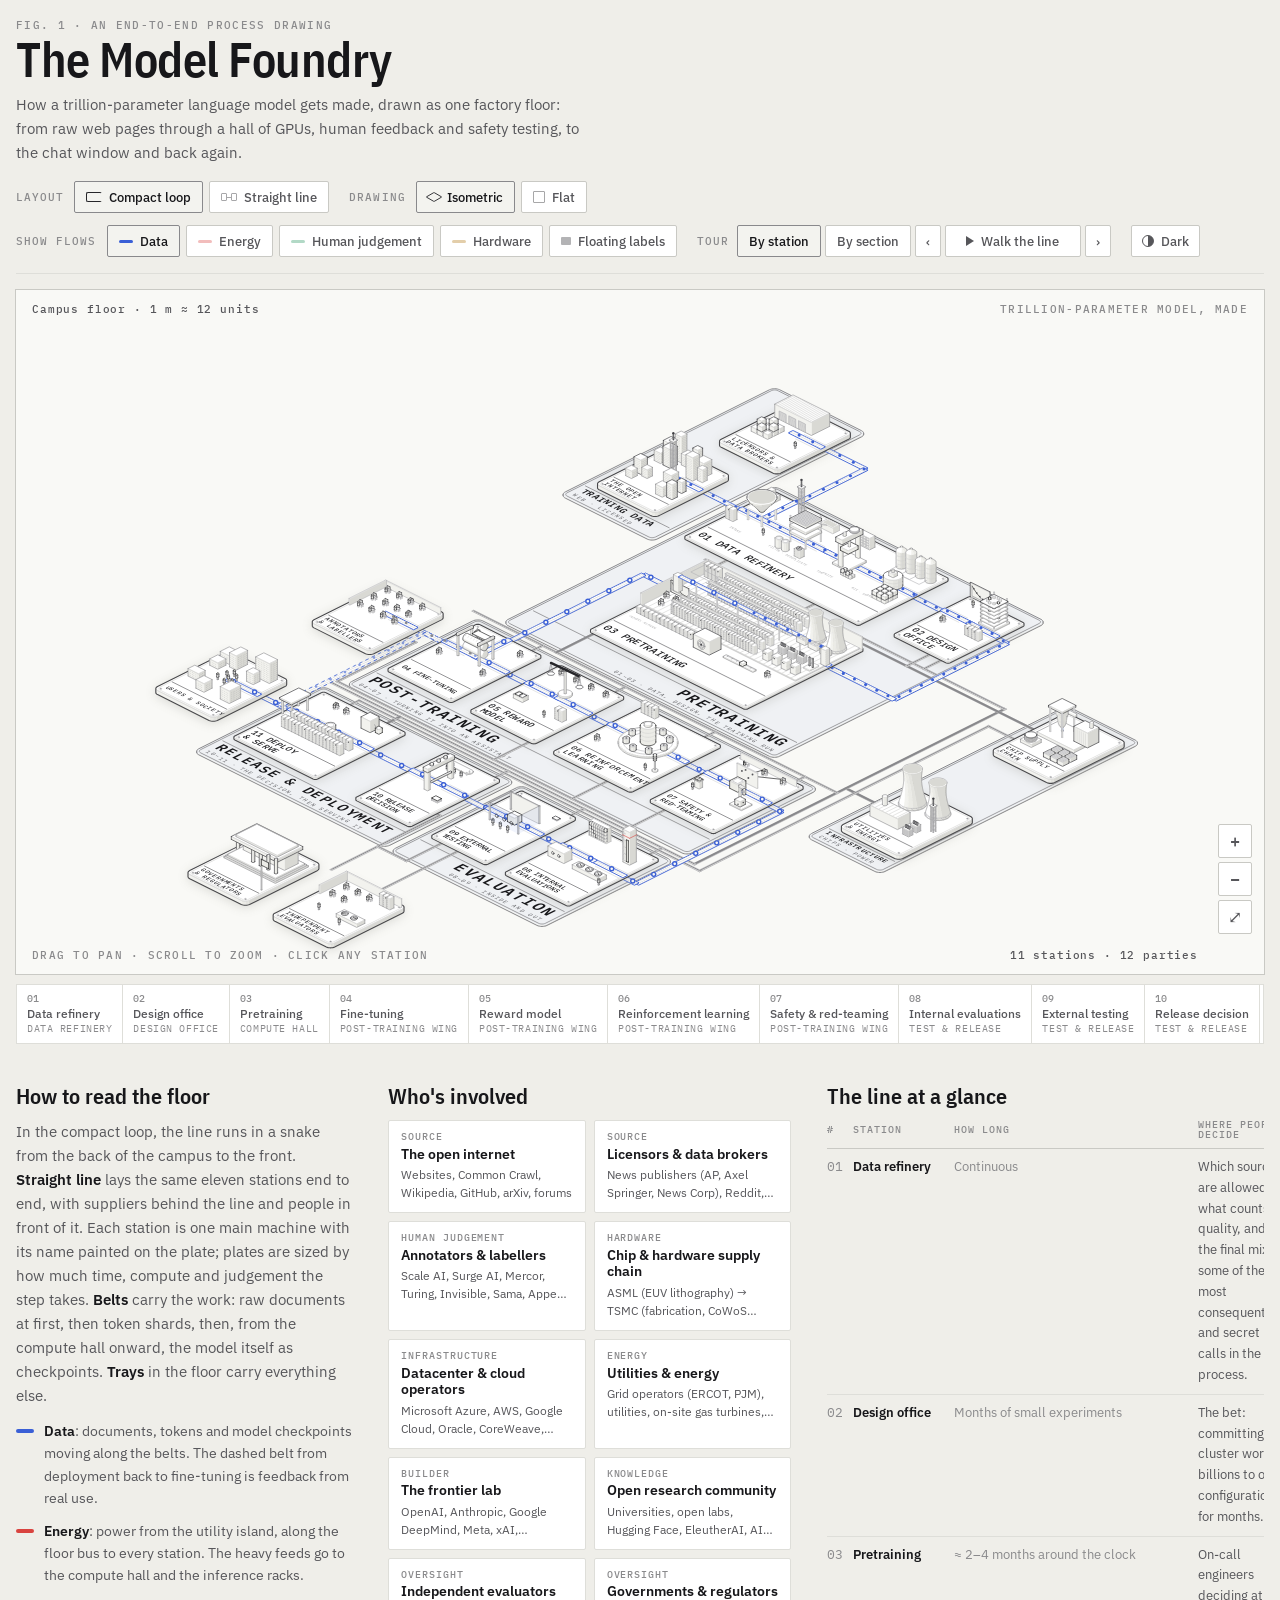
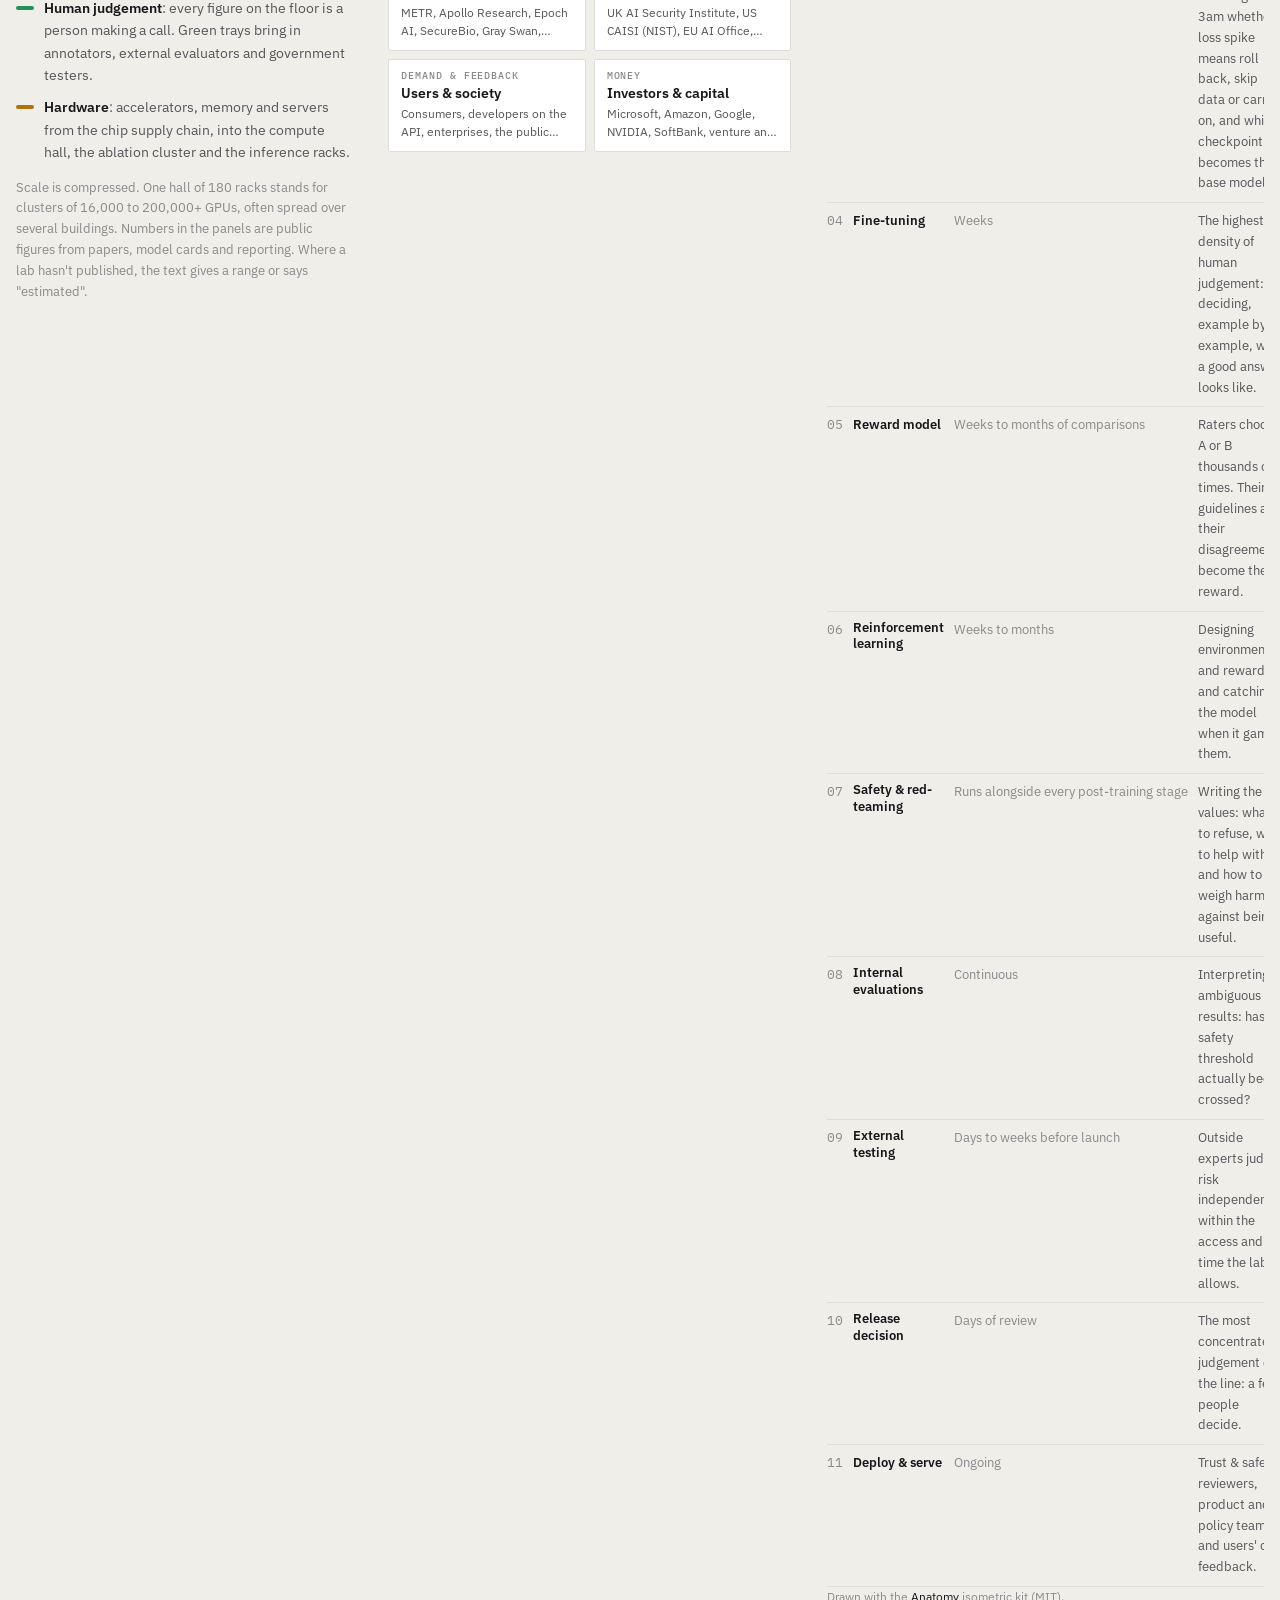
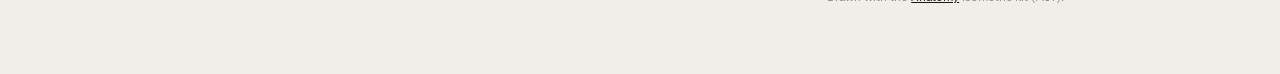
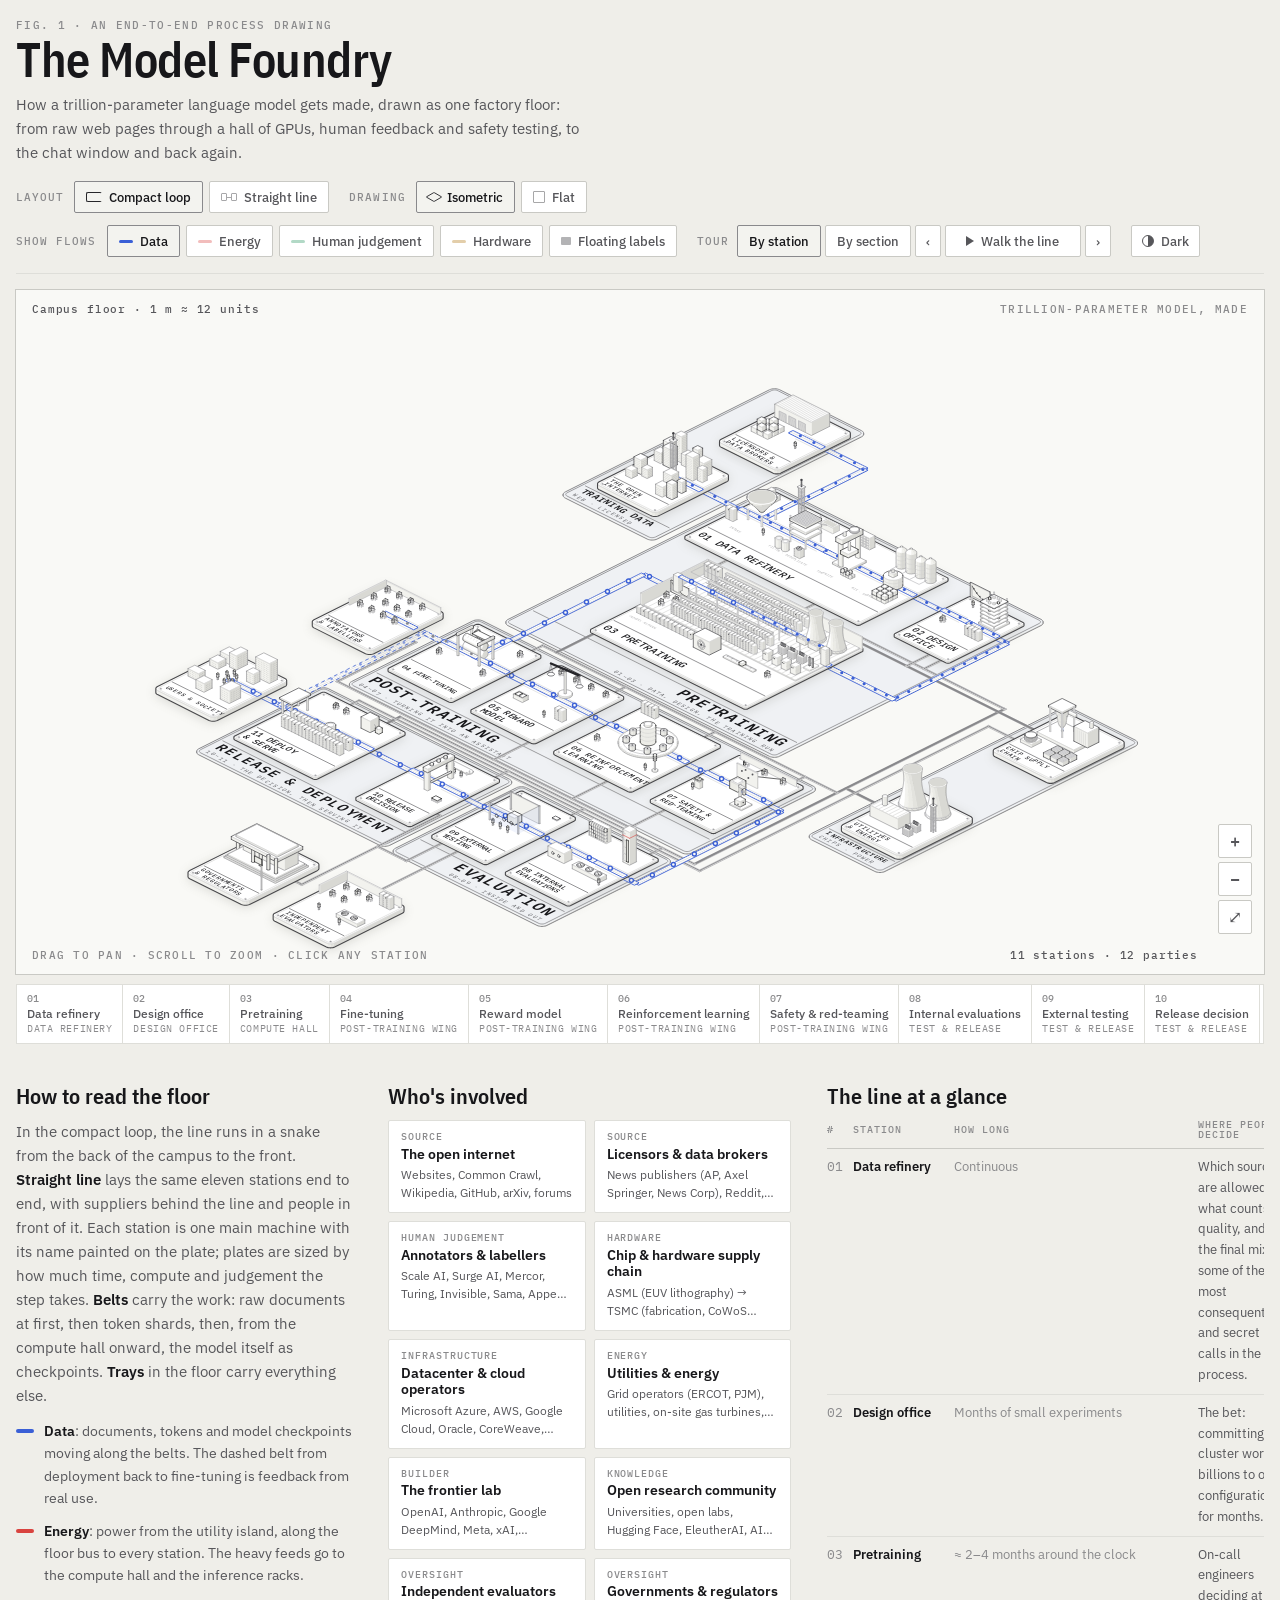
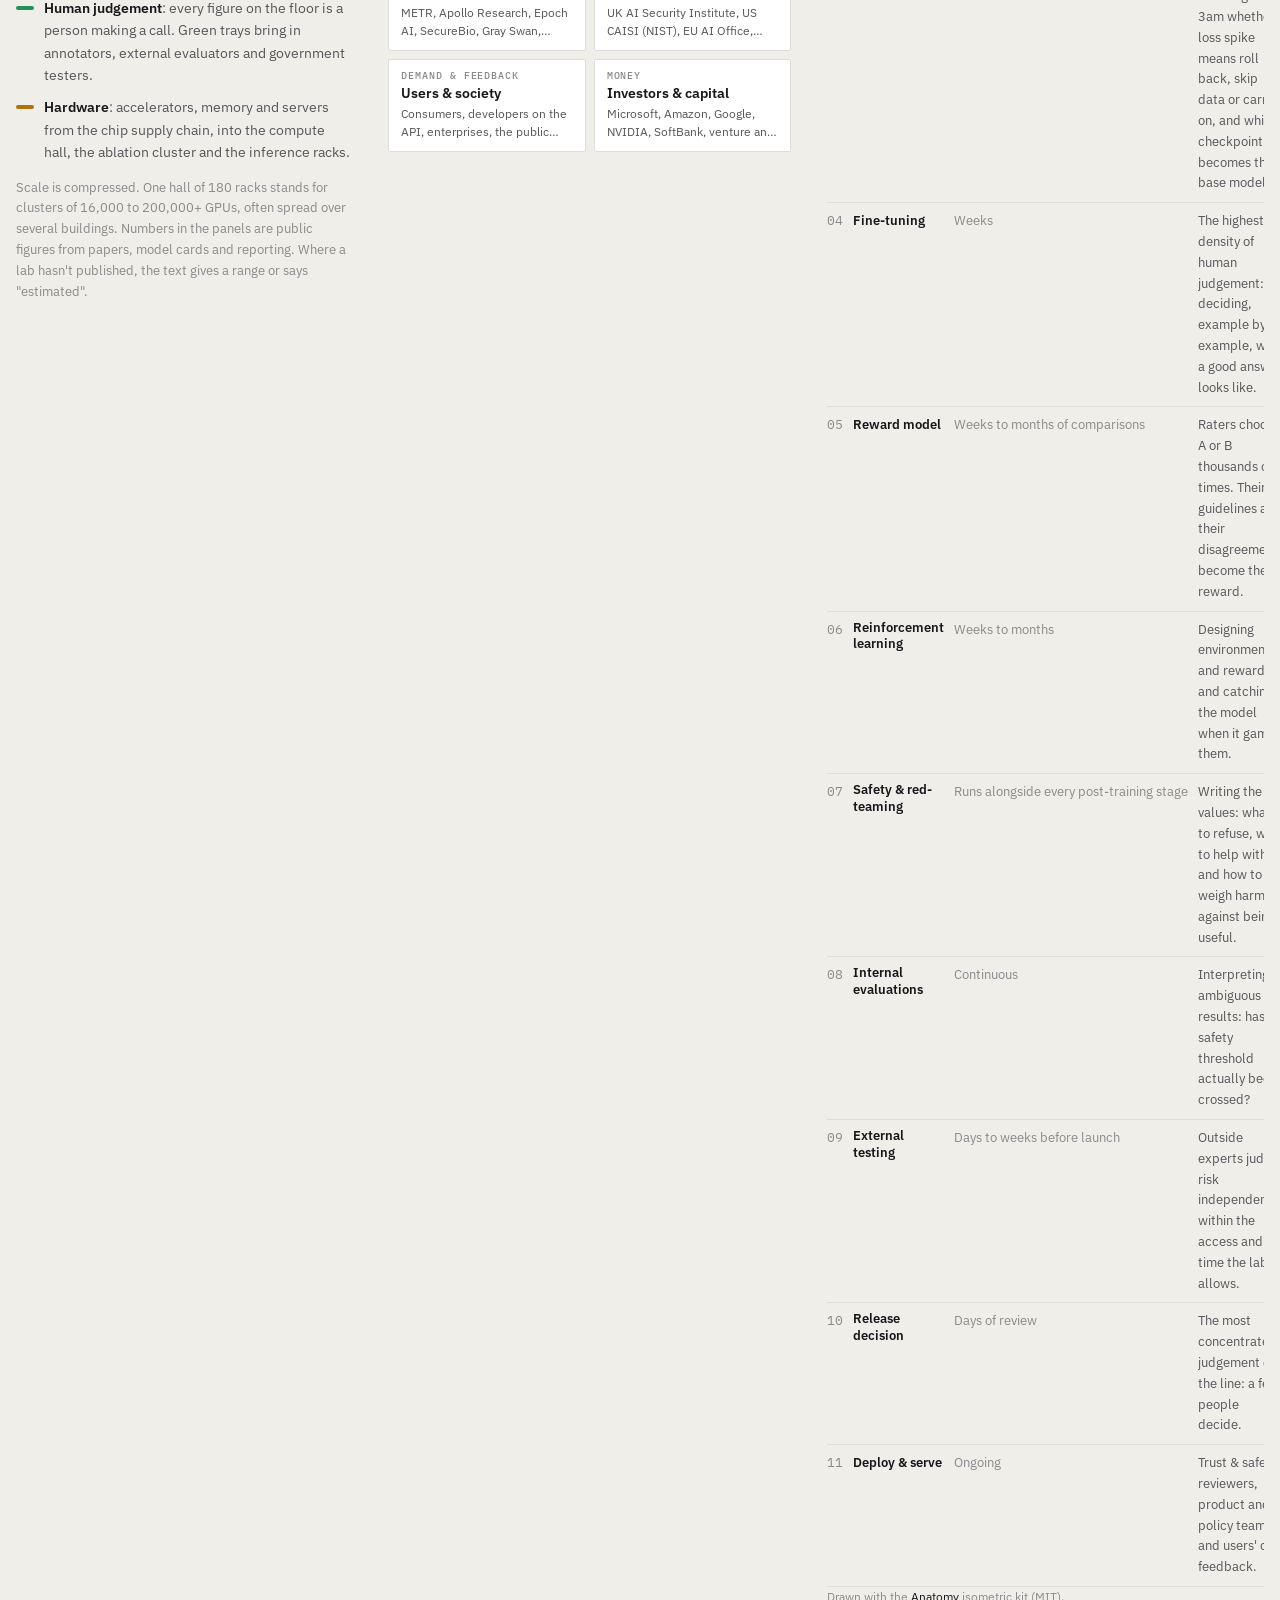
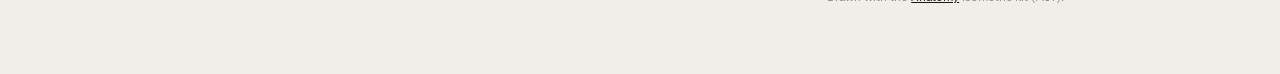
